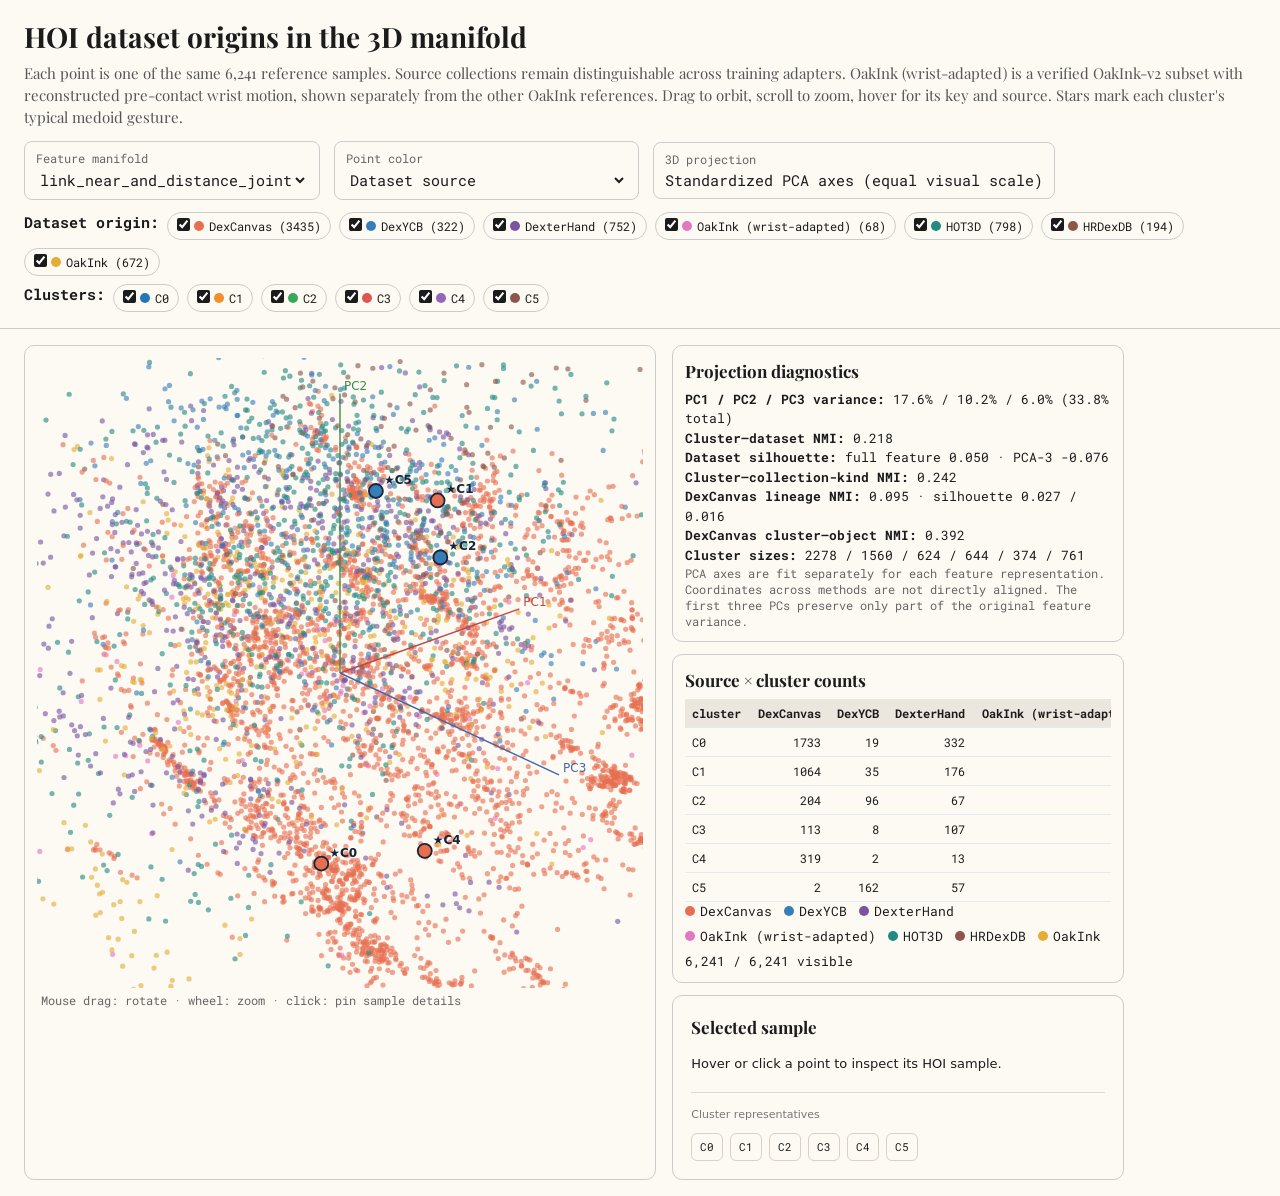
==== manifold.html @ 6d37a570 "Add complete RLDexAgents research website and bundled evidence" ====
<!doctype html>
<html><head><meta charset="utf-8"><meta name="viewport" content="width=device-width,initial-scale=1">
<title>HOI dataset origins in the 3D hand-object manifold</title>
<style>
:root{font:15px system-ui,sans-serif;color:#172638;background:#f5f7fa}body{margin:0}header{padding:18px 24px 8px;background:white;border-bottom:1px solid #dce3eb}h1{font-size:23px;margin:0 0 7px}p{color:#52647b;line-height:1.48;margin:4px 0 10px;max-width:1250px}.controls{display:flex;flex-wrap:wrap;gap:14px;align-items:center;margin:12px 0}.control{background:#fff;border:1px solid #d7e0e9;border-radius:8px;padding:8px 11px}.control label{font-size:12px;color:#65768a;display:block;margin-bottom:3px}select{font:inherit;border:0;background:#fff;color:#172638}main{display:grid;grid-template-columns:minmax(480px,1.4fr) minmax(350px,1fr);gap:16px;padding:16px 24px}.card{background:#fff;border:1px solid #dce3eb;border-radius:10px;padding:12px;box-shadow:0 1px 3px #1525360c}.chart{position:relative}canvas{width:100%;height:min(70vh,680px);display:block;touch-action:none;cursor:grab}canvas.drag{cursor:grabbing}.hint{font-size:12px;color:#65768a;margin:4px}.side{display:flex;flex-direction:column;gap:12px}.legend{display:flex;flex-wrap:wrap;gap:7px 12px}.legend span{white-space:nowrap;font-size:13px}.dot{display:inline-block;width:10px;height:10px;border-radius:50%;margin-right:5px}.checkrow{display:flex;flex-wrap:wrap;gap:8px;margin:8px 0}.checkrow label{border:1px solid #dce3eb;border-radius:20px;padding:5px 9px;font-size:12px;cursor:pointer}.checkrow input{margin:0 4px 0 0}table{border-collapse:collapse;width:100%;font-size:12px}th,td{border-bottom:1px solid #e5eaf0;padding:6px 7px;text-align:right}th:first-child,td:first-child{text-align:left}.detail{min-height:94px;line-height:1.5;overflow-wrap:anywhere}.detail .key{font-weight:650;color:#143e67}.stats{font-size:13px;line-height:1.5}.medoid{font-size:12px;color:#52647b}.axisnote{font-size:12px;color:#65768a}.tooltip{position:absolute;display:none;pointer-events:none;background:#16263a;color:white;border-radius:6px;padding:7px 9px;font-size:12px;max-width:320px;z-index:5;box-shadow:0 3px 10px #0003}@media(max-width:900px){main{grid-template-columns:1fr;padding:12px}canvas{height:55vh}}
</style><link rel="stylesheet" href="assets/template-supplement.css"></head><body><header><h1>HOI dataset origins in the 3D manifold</h1><p>Each point is one of the same 6,241 reference samples. Source collections remain distinguishable across training adapters. OakInk (wrist-adapted) is a verified OakInk-v2 subset with reconstructed pre-contact wrist motion, shown separately from the other OakInk references. Drag to orbit, scroll to zoom, hover for its key and source. Stars mark each cluster's typical medoid gesture.</p>
<div class="controls"><div class="control"><label>Feature manifold</label><select id="method"></select></div><div class="control"><label>Point color</label><select id="colorMode"><option value="dataset">Dataset source</option><option value="lineage">DexCanvas preparation lineage</option><option value="object">Object model</option><option value="kind">Training collection kind</option><option value="cluster">Cluster</option></select></div><div class="control"><label>3D projection</label><span>Standardized PCA axes (equal visual scale)</span></div></div>
<div id="sourceChecks" class="checkrow"></div><div id="clusterChecks" class="checkrow"></div></header>
<main><section class="card chart"><canvas id="plot"></canvas><div class="hint">Mouse drag: rotate · wheel: zoom · click: pin sample details</div><div id="tooltip" class="tooltip"></div></section><aside class="side"><section class="card"><h2 style="font-size:17px;margin:2px 0 8px">Projection diagnostics</h2><div id="stats" class="stats"></div><div class="axisnote">PCA axes are fit separately for each feature representation. Coordinates across methods are not directly aligned. The first three PCs preserve only part of the original feature variance.</div></section><section class="card"><h2 style="font-size:17px;margin:2px 0 8px">Source × cluster counts</h2><div id="crossTable" role="region" aria-label="Source by cluster counts" tabindex="0"></div><div id="legend" class="legend"></div></section><section class="card sample-card"><h2 style="font-size:17px;margin:2px 0 8px">Selected sample</h2><div id="detail" class="detail">Hover or click a point to inspect its HOI sample.</div><div id="medoids" class="medoid"></div></section></aside></main>
<script>window.SUMMARY={"joint_only":{"pca_variance_ratio":[0.22494457779373378,0.15829141774020053,0.11268185953633414],"pca_3d_total_variance_ratio":0.4959178550702684,"cluster_dataset_origin_nmi":0.30837800754992306,"dataset_origin_silhouette_full_features_sample_2000":0.06373036974666488,"dataset_origin_silhouette_pca3_sample_2000":0.055968908814967334,"cluster_training_collection_kind_nmi":0.34582016435219703,"dexcanvas_cluster_lineage_nmi":0.02416212764305633,"dexcanvas_lineage_silhouette_full_features_sample_1600":0.04024539989854808,"dexcanvas_lineage_silhouette_pca3_sample_1600":0.03706199382500439,"dexcanvas_cluster_object_nmi":0.09913951398114834,"cluster_sizes":[404,448,2040,440,1211,1698]},"legacy_full_relation":{"pca_variance_ratio":[0.14558469580123742,0.14278344405192722,0.12472409804764505],"pca_3d_total_variance_ratio":0.41309223790080973,"cluster_dataset_origin_nmi":0.07220222049606154,"dataset_origin_silhouette_full_features_sample_2000":-0.11670993719790718,"dataset_origin_silhouette_pca3_sample_2000":-0.22483793912151645,"cluster_training_collection_kind_nmi":0.06701433899191718,"dexcanvas_cluster_lineage_nmi":0.02591404526969701,"dexcanvas_lineage_silhouette_full_features_sample_1600":0.022361813303147543,"dexcanvas_lineage_silhouette_pca3_sample_1600":0.015948765523435004,"dexcanvas_cluster_object_nmi":0.13942142398710858,"cluster_sizes":[1291,342,1,2601,1716,290]},"tip_relation_joint":{"pca_variance_ratio":[0.17001536859228172,0.07930808589187568,0.0697250996221538],"pca_3d_total_variance_ratio":0.3190485541063112,"cluster_dataset_origin_nmi":0.25189550508183595,"dataset_origin_silhouette_full_features_sample_2000":0.023987128214696927,"dataset_origin_silhouette_pca3_sample_2000":-0.099895924339174,"cluster_training_collection_kind_nmi":0.2753984409742283,"dexcanvas_cluster_lineage_nmi":0.03945557598321851,"dexcanvas_lineage_silhouette_full_features_sample_1600":0.024248665106246126,"dexcanvas_lineage_silhouette_pca3_sample_1600":0.019413987312258033,"dexcanvas_cluster_object_nmi":0.5377536431911665,"cluster_sizes":[486,1118,786,1381,680,1790]},"link_near_joint":{"pca_variance_ratio":[0.1647264204161,0.09454801254422973,0.060253856920324436],"pca_3d_total_variance_ratio":0.3195282898806541,"cluster_dataset_origin_nmi":0.21402699772309214,"dataset_origin_silhouette_full_features_sample_2000":0.056086764774898816,"dataset_origin_silhouette_pca3_sample_2000":-0.04930903677889299,"cluster_training_collection_kind_nmi":0.2358707791330606,"dexcanvas_cluster_lineage_nmi":0.07506771755882258,"dexcanvas_lineage_silhouette_full_features_sample_1600":0.02487722094810832,"dexcanvas_lineage_silhouette_pca3_sample_1600":0.01648690246575362,"dexcanvas_cluster_object_nmi":0.38629700793399424,"cluster_sizes":[875,557,1587,2327,424,471]},"link_near_and_distance_joint":{"pca_variance_ratio":[0.17571603550150838,0.10229437683505363,0.06021260697503768],"pca_3d_total_variance_ratio":0.33822301931159965,"cluster_dataset_origin_nmi":0.2176416616165579,"dataset_origin_silhouette_full_features_sample_2000":0.05005221035952532,"dataset_origin_silhouette_pca3_sample_2000":-0.07608028809182109,"cluster_training_collection_kind_nmi":0.24210283164401467,"dexcanvas_cluster_lineage_nmi":0.09532502603868688,"dexcanvas_lineage_silhouette_full_features_sample_1600":0.026528702588346532,"dexcanvas_lineage_silhouette_pca3_sample_1600":0.01602212131838809,"dexcanvas_cluster_object_nmi":0.392229019710878,"cluster_sizes":[2278,1560,624,644,374,761]}};</script>
<script id="data" type="application/json">{"datasets":["DexCanvas","DexYCB","DexterHand","OakInk (wrist-adapted)","HOT3D","HRDexDB","OakInk"],"dataset_counts":{"DexCanvas":3435,"DexYCB":322,"DexterHand":752,"OakInk (wrist-adapted)":68,"HOT3D":798,"HRDexDB":194,"OakInk":672},"collection_kinds":["dexcanvas","dexterhand","quick_hoi","spider"],"lineages":["DexCanvas General 50g","DexCanvas in-hand expansion","Other datasets"],"lineage_counts":{"DexCanvas General 50g":1600,"DexCanvas in-hand expansion":1835,"Other datasets":2806},"objects":["C10001","C11001","C12001","C43001","C51001","Cuboid_01","Cuboid_02","Cylinder_00","O02@0010@00003","O02@0011@00002","O02@0011@00003","O02@0013@00004","O02@0015@00008","O02@0015@00011","O02@0015@00014","O02@0015@00017","O02@0015@00019","O02@0015@00020","O02@0015@00025","O02@0017@00001","O02@0017@00002","O02@0018@00001","O02@0018@00002","O02@0019@00001","O02@0019@00002","O02@0020@00001","O02@0025@00001","O02@0028@00001","O02@0029@00001","O02@0029@00007","O02@0029@00008","O02@0029@00011","O02@0030@00002","O02@0031@00002","O02@0033@00001","O02@0033@00002","O02@0035@00002","O02@0037@00001","O02@0038@00001","O02@0039@00001","O02@0039@00002","O02@0044@00001","O02@0045@00001","O02@0047@00001","O02@0047@00002","O02@0048@00001","O02@0048@00002","O02@0049@00001","O02@0053@00001","O02@0053@00002","O02@0054@00001","O02@0055@00001","O02@0055@00002","O02@0081@00001","O02@0090@00001","O02@0092@00001","O02@0092@00002","O02@0094@00001","O02@0094@00004","O02@0100@00001","O02@0200@00001","O02@0201@00001","O02@0202@00001","O02@0202@00002","O02@0203@00001","O02@0205@00001","O02@0206@00001","O02@0206@00002","O93001","Plate_00","Ring_00","S10001","S10020","S10021","S20005","banana","bowl","cube1","cube2","cuboid1","cuboid3","cylinder1","cylinder2","cylinder3","cylinder4","cylinder7","hoi_full_20261010_C43001","hoi_full_20261010_O02_0011_00001","hoi_full_20261010_O02_0013_00004","hoi_full_20261010_O02_0015_00001","hoi_full_20261010_O02_0015_00004","hoi_full_20261010_O02_0015_00008","hoi_full_20261010_O02_0015_00010","hoi_full_20261010_O02_0015_00013","hoi_full_20261010_O02_0015_00016","hoi_full_20261010_O02_0015_00019","hoi_full_20261010_O02_0015_00022","hoi_full_20261010_O02_0015_00023","hoi_full_20261010_O02_0015_00025","hoi_full_20261010_O02_0017_00001","hoi_full_20261010_O02_0018_00001","hoi_full_20261010_O02_0020_00001","hoi_full_20261010_O02_0025_00001","hoi_full_20261010_O02_0029_00008","hoi_full_20261010_O02_0037_00001","hoi_full_20261010_O02_0044_00001","hoi_full_20261010_O02_0048_00001","hoi_full_20261010_O02_0203_00002","hoi_full_20261010_O02_0205_00001","hoi_full_20261010_O02_0206_00001","iphone","largeclamp","mayonnaisebottle","powerdrill","scissor","unknown"],"metadata":[["dexcanvas/traj_00000005#segment0","DexCanvas","banana","dexcanvas:cap_00000005",335,0,"dexcanvas","dexcanvas","DexCanvas General 50g"],["dexcanvas/traj_00000006#segment1","DexCanvas","banana","dexcanvas:cap_00000006",128,0,"dexcanvas","dexcanvas","DexCanvas in-hand expansion"],["dexcanvas/traj_00000010#segment1","DexCanvas","banana","dexcanvas:cap_00000010",140,0,"dexcanvas","dexcanvas","DexCanvas in-hand expansion"],["dexcanvas/traj_00000012#segment2","DexCanvas","banana","dexcanvas:cap_00000012",38,0,"dexcanvas","dexcanvas","DexCanvas in-hand expansion"],["dexcanvas/traj_00000018#segment0","DexCanvas","banana","dexcanvas:cap_00000018",229,1,"dexcanvas","dexcanvas","DexCanvas General 50g"],["dexcanvas/traj_00000019#segment1","DexCanvas","banana","dexcanvas:cap_00000019",258,0,"dexcanvas","dexcanvas","DexCanvas in-hand expansion"],["dexcanvas/traj_00000035#segment1","DexCanvas","banana","dexcanvas:cap_00000035",37,0,"dexcanvas","dexcanvas","DexCanvas in-hand expansion"],["dexcanvas/traj_00000047#segment2","DexCanvas","banana","dexcanvas:cap_00000047",121,0,"dexcanvas","dexcanvas","DexCanvas in-hand expansion"],["dexcanvas/traj_00000052#segment2","DexCanvas","banana","dexcanvas:cap_00000052",155,0,"dexcanvas","dexcanvas","DexCanvas in-hand expansion"],["dexcanvas/traj_00000054#segment2","DexCanvas","banana","dexcanvas:cap_00000054",12,0,"dexcanvas","dexcanvas","DexCanvas in-hand expansion"],["dexcanvas/traj_00000068#segment1","DexCanvas","banana","dexcanvas:cap_00000068",0,0,"dexcanvas","dexcanvas","DexCanvas in-hand expansion"],["dexcanvas/traj_00000084#segment2","DexCanvas","banana","dexcanvas:cap_00000084",97,0,"dexcanvas","dexcanvas","DexCanvas in-hand expansion"],["dexcanvas/traj_00000086#segment1","DexCanvas","banana","dexcanvas:cap_00000086",57,0,"dexcanvas","dexcanvas","DexCanvas in-hand expansion"],["dexcanvas/traj_00000092#segment0","DexCanvas","banana","dexcanvas:cap_00000092",213,1,"dexcanvas","dexcanvas","DexCanvas General 50g"],["dexcanvas/traj_00000096#segment1","DexCanvas","banana","dexcanvas:cap_00000096",42,0,"dexcanvas","dexcanvas","DexCanvas in-hand expansion"],["dexcanvas/traj_00000112#segment1","DexCanvas","banana","dexcanvas:cap_00000112",188,0,"dexcanvas","dexcanvas","DexCanvas in-hand expansion"],["dexcanvas/traj_00000113#segment1","DexCanvas","banana","dexcanvas:cap_00000113",176,0,"dexcanvas","dexcanvas","DexCanvas in-hand expansion"],["dexcanvas/traj_00000121#segment1","DexCanvas","banana","dexcanvas:cap_00000121",21,0,"dexcanvas","dexcanvas","DexCanvas in-hand expansion"],["dexcanvas/traj_00000126#segment1","DexCanvas","banana","dexcanvas:cap_00000126",172,0,"dexcanvas","dexcanvas","DexCanvas in-hand expansion"],["dexcanvas/traj_00000141#segment1","DexCanvas","banana","dexcanvas:cap_00000141",0,0,"dexcanvas","dexcanvas","DexCanvas in-hand expansion"],["dexcanvas/traj_00000149#segment0","DexCanvas","banana","dexcanvas:cap_00000149",107,1,"dexcanvas","dexcanvas","DexCanvas General 50g"],["dexcanvas/traj_00000152#segment0","DexCanvas","banana","dexcanvas:cap_00000152",112,1,"dexcanvas","dexcanvas","DexCanvas General 50g"],["dexcanvas/traj_00000165#segment2","DexCanvas","banana","dexcanvas:cap_00000165",76,0,"dexcanvas","dexcanvas","DexCanvas in-hand expansion"],["dexcanvas/traj_00000173#segment1","DexCanvas","banana","dexcanvas:cap_00000173",0,0,"dexcanvas","dexcanvas","DexCanvas in-hand expansion"],["dexcanvas/traj_00000183#segment2","DexCanvas","banana","dexcanvas:cap_00000183",75,0,"dexcanvas","dexcanvas","DexCanvas in-hand expansion"],["dexcanvas/traj_00000189#segment1","DexCanvas","banana","dexcanvas:cap_00000189",0,0,"dexcanvas","dexcanvas","DexCanvas in-hand expansion"],["dexcanvas/traj_00000192#segment2","DexCanvas","banana","dexcanvas:cap_00000192",106,0,"dexcanvas","dexcanvas","DexCanvas in-hand expansion"],["dexcanvas/traj_00000199#segment1","DexCanvas","banana","dexcanvas:cap_00000199",0,0,"dexcanvas","dexcanvas","DexCanvas in-hand expansion"],["dexcanvas/traj_00000202#segment3","DexCanvas","banana","dexcanvas:cap_00000202",14,0,"dexcanvas","dexcanvas","DexCanvas in-hand expansion"],["dexcanvas/traj_00000204#segment1","DexCanvas","banana","dexcanvas:cap_00000204",0,0,"dexcanvas","dexcanvas","DexCanvas in-hand expansion"],["dexcanvas/traj_00000214#segment1","DexCanvas","banana","dexcanvas:cap_00000214",0,0,"dexcanvas","dexcanvas","DexCanvas in-hand expansion"],["dexcanvas/traj_00000217#segment3","DexCanvas","banana","dexcanvas:cap_00000217",0,0,"dexcanvas","dexcanvas","DexCanvas in-hand expansion"],["dexcanvas/traj_00000218#segment3","DexCanvas","banana","dexcanvas:cap_00000218",7,0,"dexcanvas","dexcanvas","DexCanvas in-hand expansion"],["dexcanvas/traj_00000219#segment1","DexCanvas","banana","dexcanvas:cap_00000219",17,0,"dexcanvas","dexcanvas","DexCanvas in-hand expansion"],["dexcanvas/traj_00000223#segment3","DexCanvas","banana","dexcanvas:cap_00000223",50,0,"dexcanvas","dexcanvas","DexCanvas in-hand expansion"],["dexcanvas/traj_00000226#segment3","DexCanvas","banana","dexcanvas:cap_00000226",94,0,"dexcanvas","dexcanvas","DexCanvas in-hand expansion"],["dexcanvas/traj_00000226#segment4","DexCanvas","banana","dexcanvas:cap_00000226",65,0,"dexcanvas","dexcanvas","DexCanvas in-hand expansion"],["dexcanvas/traj_00000229#segment1","DexCanvas","banana","dexcanvas:cap_00000229",230,0,"dexcanvas","dexcanvas","DexCanvas General 50g"],["dexcanvas/traj_00000232#segment1","DexCanvas","banana","dexcanvas:cap_00000232",10,0,"dexcanvas","dexcanvas","DexCanvas in-hand expansion"],["dexcanvas/traj_00000234#segment2","DexCanvas","banana","dexcanvas:cap_00000234",458,0,"dexcanvas","dexcanvas","DexCanvas in-hand expansion"],["dexcanvas/traj_00000242#segment1","DexCanvas","banana","dexcanvas:cap_00000006",71,0,"dexcanvas","dexcanvas","DexCanvas in-hand expansion"],["dexcanvas/traj_00000245#segment2","DexCanvas","banana","dexcanvas:cap_00000010",11,0,"dexcanvas","dexcanvas","DexCanvas in-hand expansion"],["dexcanvas/traj_00000247#segment2","DexCanvas","banana","dexcanvas:cap_00000012",37,0,"dexcanvas","dexcanvas","DexCanvas in-hand expansion"],["dexcanvas/traj_00000251#segment1","DexCanvas","banana","dexcanvas:cap_00000016",10,0,"dexcanvas","dexcanvas","DexCanvas in-hand expansion"],["dexcanvas/traj_00000270#segment1","DexCanvas","banana","dexcanvas:cap_00000035",40,0,"dexcanvas","dexcanvas","DexCanvas in-hand expansion"],["dexcanvas/traj_00000277#segment2","DexCanvas","banana","dexcanvas:cap_00000042",11,0,"dexcanvas","dexcanvas","DexCanvas in-hand expansion"],["dexcanvas/traj_00000281#segment1","DexCanvas","banana","dexcanvas:cap_00000046",73,0,"dexcanvas","dexcanvas","DexCanvas in-hand expansion"],["dexcanvas/traj_00000289#segment2","DexCanvas","banana","dexcanvas:cap_00000054",15,0,"dexcanvas","dexcanvas","DexCanvas in-hand expansion"],["dexcanvas/traj_00000310#segment0","DexCanvas","banana","dexcanvas:cap_00000075",58,1,"dexcanvas","dexcanvas","DexCanvas General 50g"],["dexcanvas/traj_00000318#segment0","DexCanvas","banana","dexcanvas:cap_00000083",100,0,"dexcanvas","dexcanvas","DexCanvas General 50g"],["dexcanvas/traj_00000320#segment0","DexCanvas","banana","dexcanvas:cap_00000085",295,1,"dexcanvas","dexcanvas","DexCanvas General 50g"],["dexcanvas/traj_00000321#segment1","DexCanvas","banana","dexcanvas:cap_00000086",12,0,"dexcanvas","dexcanvas","DexCanvas in-hand expansion"],["dexcanvas/traj_00000331#segment0","DexCanvas","banana","dexcanvas:cap_00000096",149,1,"dexcanvas","dexcanvas","DexCanvas General 50g"],["dexcanvas/traj_00000347#segment1","DexCanvas","banana","dexcanvas:cap_00000112",192,0,"dexcanvas","dexcanvas","DexCanvas in-hand expansion"],["dexcanvas/traj_00000357#segment1","DexCanvas","banana","dexcanvas:cap_00000121",7,0,"dexcanvas","dexcanvas","DexCanvas in-hand expansion"],["dexcanvas/traj_00000372#segment2","DexCanvas","banana","dexcanvas:cap_00000136",117,0,"dexcanvas","dexcanvas","DexCanvas in-hand expansion"],["dexcanvas/traj_00000374#segment1","DexCanvas","banana","dexcanvas:cap_00000138",0,0,"dexcanvas","dexcanvas","DexCanvas in-hand expansion"],["dexcanvas/traj_00000375#segment0","DexCanvas","banana","dexcanvas:cap_00000139",355,1,"dexcanvas","dexcanvas","DexCanvas General 50g"],["dexcanvas/traj_00000392#segment0","DexCanvas","banana","dexcanvas:cap_00000156",143,0,"dexcanvas","dexcanvas","DexCanvas General 50g"],["dexcanvas/traj_00000398#segment1","DexCanvas","banana","dexcanvas:cap_00000162",37,0,"dexcanvas","dexcanvas","DexCanvas in-hand expansion"],["dexcanvas/traj_00000401#segment1","DexCanvas","banana","dexcanvas:cap_00000165",0,0,"dexcanvas","dexcanvas","DexCanvas in-hand expansion"],["dexcanvas/traj_00000413#segment2","DexCanvas","banana","dexcanvas:cap_00000177",118,0,"dexcanvas","dexcanvas","DexCanvas in-hand expansion"],["dexcanvas/traj_00000419#segment2","DexCanvas","banana","dexcanvas:cap_00000183",74,0,"dexcanvas","dexcanvas","DexCanvas in-hand expansion"],["dexcanvas/traj_00000420#segment2","DexCanvas","banana","dexcanvas:cap_00000184",94,0,"dexcanvas","dexcanvas","DexCanvas in-hand expansion"],["dexcanvas/traj_00000423#segment2","DexCanvas","banana","dexcanvas:cap_00000187",95,0,"dexcanvas","dexcanvas","DexCanvas in-hand expansion"],["dexcanvas/traj_00000425#segment2","DexCanvas","banana","dexcanvas:cap_00000189",47,0,"dexcanvas","dexcanvas","DexCanvas in-hand expansion"],["dexcanvas/traj_00000427#segment1","DexCanvas","banana","dexcanvas:cap_00000191",28,0,"dexcanvas","dexcanvas","DexCanvas in-hand expansion"],["dexcanvas/traj_00000436#segment1","DexCanvas","banana","dexcanvas:cap_00000200",42,0,"dexcanvas","dexcanvas","DexCanvas in-hand expansion"],["dexcanvas/traj_00000453#segment1","DexCanvas","banana","dexcanvas:cap_00000214",0,0,"dexcanvas","dexcanvas","DexCanvas General 50g"],["dexcanvas/traj_00000454#segment0","DexCanvas","banana","dexcanvas:cap_00000216",228,0,"dexcanvas","dexcanvas","DexCanvas General 50g"],["dexcanvas/traj_00000454#segment1","DexCanvas","banana","dexcanvas:cap_00000216",9,0,"dexcanvas","dexcanvas","DexCanvas in-hand expansion"],["dexcanvas/traj_00000455#segment2","DexCanvas","banana","dexcanvas:cap_00000217",133,0,"dexcanvas","dexcanvas","DexCanvas in-hand expansion"],["dexcanvas/traj_00000456#segment3","DexCanvas","banana","dexcanvas:cap_00000218",9,0,"dexcanvas","dexcanvas","DexCanvas in-hand expansion"],["dexcanvas/traj_00000457#segment1","DexCanvas","banana","dexcanvas:cap_00000219",34,0,"dexcanvas","dexcanvas","DexCanvas in-hand expansion"],["dexcanvas/traj_00000458#segment0","DexCanvas","banana","dexcanvas:cap_00000220",103,0,"dexcanvas","dexcanvas","DexCanvas General 50g"],["dexcanvas/traj_00000458#segment1","DexCanvas","banana","dexcanvas:cap_00000220",33,0,"dexcanvas","dexcanvas","DexCanvas in-hand expansion"],["dexcanvas/traj_00000459#segment0","DexCanvas","banana","dexcanvas:cap_00000221",94,0,"dexcanvas","dexcanvas","DexCanvas General 50g"],["dexcanvas/traj_00000461#segment3","DexCanvas","banana","dexcanvas:cap_00000223",50,0,"dexcanvas","dexcanvas","DexCanvas in-hand expansion"],["dexcanvas/traj_00000467#segment1","DexCanvas","banana","dexcanvas:cap_00000229",42,0,"dexcanvas","dexcanvas","DexCanvas in-hand expansion"],["dexcanvas/traj_00000469#segment1","DexCanvas","banana","dexcanvas:cap_00000231",9,0,"dexcanvas","dexcanvas","DexCanvas in-hand expansion"],["dexcanvas/traj_00000480#segment1","DexCanvas","banana","dexcanvas:cap_00000006",140,0,"dexcanvas","dexcanvas","DexCanvas in-hand expansion"],["dexcanvas/traj_00000491#segment0","DexCanvas","banana","dexcanvas:cap_00000018",227,1,"dexcanvas","dexcanvas","DexCanvas General 50g"],["dexcanvas/traj_00000492#segment1","DexCanvas","banana","dexcanvas:cap_00000019",84,0,"dexcanvas","dexcanvas","DexCanvas in-hand expansion"],["dexcanvas/traj_00000519#segment2","DexCanvas","banana","dexcanvas:cap_00000047",120,0,"dexcanvas","dexcanvas","DexCanvas in-hand expansion"],["dexcanvas/traj_00000524#segment2","DexCanvas","banana","dexcanvas:cap_00000052",134,0,"dexcanvas","dexcanvas","DexCanvas in-hand expansion"],["dexcanvas/traj_00000539#segment1","DexCanvas","banana","dexcanvas:cap_00000067",45,0,"dexcanvas","dexcanvas","DexCanvas in-hand expansion"],["dexcanvas/traj_00000540#segment1","DexCanvas","banana","dexcanvas:cap_00000068",44,0,"dexcanvas","dexcanvas","DexCanvas in-hand expansion"],["dexcanvas/traj_00000541#segment0","DexCanvas","banana","dexcanvas:cap_00000069",350,1,"dexcanvas","dexcanvas","DexCanvas General 50g"],["dexcanvas/traj_00000545#segment1","DexCanvas","banana","dexcanvas:cap_00000073",16,1,"dexcanvas","dexcanvas","DexCanvas General 50g"],["dexcanvas/traj_00000556#segment1","DexCanvas","banana","dexcanvas:cap_00000084",93,1,"dexcanvas","dexcanvas","DexCanvas General 50g"],["dexcanvas/traj_00000556#segment2","DexCanvas","banana","dexcanvas:cap_00000084",33,0,"dexcanvas","dexcanvas","DexCanvas in-hand expansion"],["dexcanvas/traj_00000557#segment0","DexCanvas","banana","dexcanvas:cap_00000085",85,1,"dexcanvas","dexcanvas","DexCanvas General 50g"],["dexcanvas/traj_00000568#segment1","DexCanvas","banana","dexcanvas:cap_00000096",7,0,"dexcanvas","dexcanvas","DexCanvas in-hand expansion"],["dexcanvas/traj_00000584#segment1","DexCanvas","banana","dexcanvas:cap_00000112",95,0,"dexcanvas","dexcanvas","DexCanvas in-hand expansion"],["dexcanvas/traj_00000585#segment1","DexCanvas","banana","dexcanvas:cap_00000113",175,0,"dexcanvas","dexcanvas","DexCanvas in-hand expansion"],["dexcanvas/traj_00000593#segment1","DexCanvas","banana","dexcanvas:cap_00000121",0,0,"dexcanvas","dexcanvas","DexCanvas in-hand expansion"],["dexcanvas/traj_00000598#segment1","DexCanvas","banana","dexcanvas:cap_00000126",145,0,"dexcanvas","dexcanvas","DexCanvas in-hand expansion"],["dexcanvas/traj_00000608#segment1","DexCanvas","banana","dexcanvas:cap_00000136",110,0,"dexcanvas","dexcanvas","DexCanvas in-hand expansion"],["dexcanvas/traj_00000610#segment1","DexCanvas","banana","dexcanvas:cap_00000138",7,0,"dexcanvas","dexcanvas","DexCanvas in-hand expansion"],["dexcanvas/traj_00000628#segment1","DexCanvas","banana","dexcanvas:cap_00000156",218,0,"dexcanvas","dexcanvas","DexCanvas General 50g"],["dexcanvas/traj_00000634#segment0","DexCanvas","banana","dexcanvas:cap_00000162",87,0,"dexcanvas","dexcanvas","DexCanvas General 50g"],["dexcanvas/traj_00000634#segment1","DexCanvas","banana","dexcanvas:cap_00000162",9,0,"dexcanvas","dexcanvas","DexCanvas in-hand expansion"],["dexcanvas/traj_00000637#segment1","DexCanvas","banana","dexcanvas:cap_00000165",144,0,"dexcanvas","dexcanvas","DexCanvas in-hand expansion"],["dexcanvas/traj_00000639#segment0","DexCanvas","banana","dexcanvas:cap_00000167",311,1,"dexcanvas","dexcanvas","DexCanvas General 50g"],["dexcanvas/traj_00000643#segment2","DexCanvas","banana","dexcanvas:cap_00000171",7,0,"dexcanvas","dexcanvas","DexCanvas in-hand expansion"],["dexcanvas/traj_00000648#segment0","DexCanvas","banana","dexcanvas:cap_00000176",179,1,"dexcanvas","dexcanvas","DexCanvas General 50g"],["dexcanvas/traj_00000649#segment2","DexCanvas","banana","dexcanvas:cap_00000177",106,0,"dexcanvas","dexcanvas","DexCanvas in-hand expansion"],["dexcanvas/traj_00000655#segment2","DexCanvas","banana","dexcanvas:cap_00000183",104,0,"dexcanvas","dexcanvas","DexCanvas in-hand expansion"],["dexcanvas/traj_00000656#segment2","DexCanvas","banana","dexcanvas:cap_00000184",168,0,"dexcanvas","dexcanvas","DexCanvas in-hand expansion"],["dexcanvas/traj_00000664#segment1","DexCanvas","banana","dexcanvas:cap_00000192",110,0,"dexcanvas","dexcanvas","DexCanvas in-hand expansion"],["dexcanvas/traj_00000671#segment2","DexCanvas","banana","dexcanvas:cap_00000199",24,0,"dexcanvas","dexcanvas","DexCanvas in-hand expansion"],["dexcanvas/traj_00000672#segment1","DexCanvas","banana","dexcanvas:cap_00000200",0,0,"dexcanvas","dexcanvas","DexCanvas in-hand expansion"],["dexcanvas/traj_00000673#segment0","DexCanvas","banana","dexcanvas:cap_00000201",136,1,"dexcanvas","dexcanvas","DexCanvas General 50g"],["dexcanvas/traj_00000687#segment2","DexCanvas","banana","dexcanvas:cap_00000214",52,0,"dexcanvas","dexcanvas","DexCanvas in-hand expansion"],["dexcanvas/traj_00000688#segment1","DexCanvas","banana","dexcanvas:cap_00000216",9,0,"dexcanvas","dexcanvas","DexCanvas in-hand expansion"],["dexcanvas/traj_00000689#segment3","DexCanvas","banana","dexcanvas:cap_00000217",48,0,"dexcanvas","dexcanvas","DexCanvas in-hand expansion"],["dexcanvas/traj_00000690#segment2","DexCanvas","banana","dexcanvas:cap_00000218",16,0,"dexcanvas","dexcanvas","DexCanvas in-hand expansion"],["dexcanvas/traj_00000692#segment1","DexCanvas","banana","dexcanvas:cap_00000220",32,0,"dexcanvas","dexcanvas","DexCanvas in-hand expansion"],["dexcanvas/traj_00000695#segment3","DexCanvas","banana","dexcanvas:cap_00000223",51,0,"dexcanvas","dexcanvas","DexCanvas in-hand expansion"],["dexcanvas/traj_00000706#segment1","DexCanvas","banana","dexcanvas:cap_00000234",457,0,"dexcanvas","dexcanvas","DexCanvas in-hand expansion"],["dexcanvas/traj_00000717#segment1","DexCanvas","banana","dexcanvas:cap_00000010",151,0,"dexcanvas","dexcanvas","DexCanvas in-hand expansion"],["dexcanvas/traj_00000719#segment2","DexCanvas","banana","dexcanvas:cap_00000012",37,0,"dexcanvas","dexcanvas","DexCanvas in-hand expansion"],["dexcanvas/traj_00000726#segment1","DexCanvas","banana","dexcanvas:cap_00000019",205,0,"dexcanvas","dexcanvas","DexCanvas in-hand expansion"],["dexcanvas/traj_00000741#segment1","DexCanvas","banana","dexcanvas:cap_00000035",42,0,"dexcanvas","dexcanvas","DexCanvas in-hand expansion"],["dexcanvas/traj_00000753#segment2","DexCanvas","banana","dexcanvas:cap_00000047",113,0,"dexcanvas","dexcanvas","DexCanvas in-hand expansion"],["dexcanvas/traj_00000755#segment1","DexCanvas","banana","dexcanvas:cap_00000049",13,0,"dexcanvas","dexcanvas","DexCanvas in-hand expansion"],["dexcanvas/traj_00000758#segment2","DexCanvas","banana","dexcanvas:cap_00000052",155,0,"dexcanvas","dexcanvas","DexCanvas in-hand expansion"],["dexcanvas/traj_00000760#segment2","DexCanvas","banana","dexcanvas:cap_00000054",16,0,"dexcanvas","dexcanvas","DexCanvas in-hand expansion"],["dexcanvas/traj_00000763#segment0","DexCanvas","banana","dexcanvas:cap_00000057",277,1,"dexcanvas","dexcanvas","DexCanvas General 50g"],["dexcanvas/traj_00000773#segment1","DexCanvas","banana","dexcanvas:cap_00000067",12,0,"dexcanvas","dexcanvas","DexCanvas in-hand expansion"],["dexcanvas/traj_00000774#segment1","DexCanvas","banana","dexcanvas:cap_00000068",12,0,"dexcanvas","dexcanvas","DexCanvas in-hand expansion"],["dexcanvas/traj_00000783#segment0","DexCanvas","banana","dexcanvas:cap_00000077",100,1,"dexcanvas","dexcanvas","DexCanvas General 50g"],["dexcanvas/traj_00000784#segment1","DexCanvas","banana","dexcanvas:cap_00000078",50,0,"dexcanvas","dexcanvas","DexCanvas in-hand expansion"],["dexcanvas/traj_00000802#segment1","DexCanvas","banana","dexcanvas:cap_00000096",14,0,"dexcanvas","dexcanvas","DexCanvas in-hand expansion"],["dexcanvas/traj_00000818#segment2","DexCanvas","banana","dexcanvas:cap_00000112",48,0,"dexcanvas","dexcanvas","DexCanvas in-hand expansion"],["dexcanvas/traj_00000819#segment1","DexCanvas","banana","dexcanvas:cap_00000113",175,0,"dexcanvas","dexcanvas","DexCanvas in-hand expansion"],["dexcanvas/traj_00000828#segment1","DexCanvas","banana","dexcanvas:cap_00000121",22,0,"dexcanvas","dexcanvas","DexCanvas in-hand expansion"],["dexcanvas/traj_00000843#segment1","DexCanvas","banana","dexcanvas:cap_00000136",103,0,"dexcanvas","dexcanvas","DexCanvas in-hand expansion"],["dexcanvas/traj_00000848#segment1","DexCanvas","banana","dexcanvas:cap_00000141",5,0,"dexcanvas","dexcanvas","DexCanvas in-hand expansion"],["dexcanvas/traj_00000856#segment0","DexCanvas","banana","dexcanvas:cap_00000149",107,1,"dexcanvas","dexcanvas","DexCanvas General 50g"],["dexcanvas/traj_00000881#segment2","DexCanvas","banana","dexcanvas:cap_00000173",13,0,"dexcanvas","dexcanvas","DexCanvas in-hand expansion"],["dexcanvas/traj_00000897#segment1","DexCanvas","banana","dexcanvas:cap_00000189",0,0,"dexcanvas","dexcanvas","DexCanvas in-hand expansion"],["dexcanvas/traj_00000899#segment1","DexCanvas","banana","dexcanvas:cap_00000191",187,0,"dexcanvas","dexcanvas","DexCanvas in-hand expansion"],["dexcanvas/traj_00000900#segment1","DexCanvas","banana","dexcanvas:cap_00000192",80,0,"dexcanvas","dexcanvas","DexCanvas in-hand expansion"],["dexcanvas/traj_00000909#segment1","DexCanvas","banana","dexcanvas:cap_00000201",0,0,"dexcanvas","dexcanvas","DexCanvas in-hand expansion"],["dexcanvas/traj_00000910#segment1","DexCanvas","banana","dexcanvas:cap_00000202",34,0,"dexcanvas","dexcanvas","DexCanvas in-hand expansion"],["dexcanvas/traj_00000912#segment1","DexCanvas","banana","dexcanvas:cap_00000204",50,0,"dexcanvas","dexcanvas","DexCanvas in-hand expansion"],["dexcanvas/traj_00000918#segment0","DexCanvas","banana","dexcanvas:cap_00000210",235,0,"dexcanvas","dexcanvas","DexCanvas General 50g"],["dexcanvas/traj_00000922#segment1","DexCanvas","banana","dexcanvas:cap_00000214",0,0,"dexcanvas","dexcanvas","DexCanvas in-hand expansion"],["dexcanvas/traj_00000923#segment1","DexCanvas","banana","dexcanvas:cap_00000216",4,0,"dexcanvas","dexcanvas","DexCanvas in-hand expansion"],["dexcanvas/traj_00000924#segment2","DexCanvas","banana","dexcanvas:cap_00000217",119,0,"dexcanvas","dexcanvas","DexCanvas in-hand expansion"],["dexcanvas/traj_00000925#segment2","DexCanvas","banana","dexcanvas:cap_00000218",9,0,"dexcanvas","dexcanvas","DexCanvas in-hand expansion"],["dexcanvas/traj_00000927#segment1","DexCanvas","banana","dexcanvas:cap_00000220",32,0,"dexcanvas","dexcanvas","DexCanvas in-hand expansion"],["dexcanvas/traj_00000931#segment3","DexCanvas","banana","dexcanvas:cap_00000223",44,0,"dexcanvas","dexcanvas","DexCanvas in-hand expansion"],["dexcanvas/traj_00000934#segment3","DexCanvas","banana","dexcanvas:cap_00000226",9,0,"dexcanvas","dexcanvas","DexCanvas in-hand expansion"],["dexcanvas/traj_00000935#segment2","DexCanvas","banana","dexcanvas:cap_00000227",76,0,"dexcanvas","dexcanvas","DexCanvas in-hand expansion"],["dexcanvas/traj_00000937#segment1","DexCanvas","banana","dexcanvas:cap_00000229",247,0,"dexcanvas","dexcanvas","DexCanvas in-hand expansion"],["dexcanvas/traj_00000942#segment1","DexCanvas","banana","dexcanvas:cap_00000234",457,0,"dexcanvas","dexcanvas","DexCanvas in-hand expansion"],["dexcanvas/traj_00000950#segment1","DexCanvas","banana","dexcanvas:cap_00000006",0,0,"dexcanvas","dexcanvas","DexCanvas in-hand expansion"],["dexcanvas/traj_00000954#segment2","DexCanvas","banana","dexcanvas:cap_00000010",11,0,"dexcanvas","dexcanvas","DexCanvas in-hand expansion"],["dexcanvas/traj_00000956#segment2","DexCanvas","banana","dexcanvas:cap_00000012",25,0,"dexcanvas","dexcanvas","DexCanvas in-hand expansion"],["dexcanvas/traj_00000960#segment1","DexCanvas","banana","dexcanvas:cap_00000016",18,0,"dexcanvas","dexcanvas","DexCanvas in-hand expansion"],["dexcanvas/traj_00000963#segment1","DexCanvas","banana","dexcanvas:cap_00000019",279,0,"dexcanvas","dexcanvas","DexCanvas in-hand expansion"],["dexcanvas/traj_00000972#segment0","DexCanvas","banana","dexcanvas:cap_00000028",162,0,"dexcanvas","dexcanvas","DexCanvas General 50g"],["dexcanvas/traj_00000978#segment1","DexCanvas","banana","dexcanvas:cap_00000035",36,0,"dexcanvas","dexcanvas","DexCanvas in-hand expansion"],["dexcanvas/traj_00000981#segment1","DexCanvas","banana","dexcanvas:cap_00000038",11,1,"dexcanvas","dexcanvas","DexCanvas General 50g"],["dexcanvas/traj_00000985#segment2","DexCanvas","banana","dexcanvas:cap_00000042",8,0,"dexcanvas","dexcanvas","DexCanvas in-hand expansion"],["dexcanvas/traj_00000989#segment1","DexCanvas","banana","dexcanvas:cap_00000046",60,0,"dexcanvas","dexcanvas","DexCanvas in-hand expansion"],["dexcanvas/traj_00000990#segment2","DexCanvas","banana","dexcanvas:cap_00000047",120,0,"dexcanvas","dexcanvas","DexCanvas in-hand expansion"],["dexcanvas/traj_00000995#segment2","DexCanvas","banana","dexcanvas:cap_00000052",155,0,"dexcanvas","dexcanvas","DexCanvas in-hand expansion"],["dexcanvas/traj_00000997#segment2","DexCanvas","banana","dexcanvas:cap_00000054",16,0,"dexcanvas","dexcanvas","DexCanvas in-hand expansion"],["dexcanvas/traj_00000999#segment1","DexCanvas","banana","dexcanvas:cap_00000056",278,1,"dexcanvas","dexcanvas","DexCanvas General 50g"],["dexcanvas/traj_00001001#segment0","DexCanvas","banana","dexcanvas:cap_00000058",319,0,"dexcanvas","dexcanvas","DexCanvas General 50g"],["dexcanvas/traj_00001021#segment1","DexCanvas","banana","dexcanvas:cap_00000078",37,0,"dexcanvas","dexcanvas","DexCanvas in-hand expansion"],["dexcanvas/traj_00001027#segment2","DexCanvas","banana","dexcanvas:cap_00000084",27,0,"dexcanvas","dexcanvas","DexCanvas in-hand expansion"],["dexcanvas/traj_00001039#segment1","DexCanvas","banana","dexcanvas:cap_00000096",6,0,"dexcanvas","dexcanvas","DexCanvas in-hand expansion"],["dexcanvas/traj_00001056#segment1","DexCanvas","banana","dexcanvas:cap_00000113",149,0,"dexcanvas","dexcanvas","DexCanvas in-hand expansion"],["dexcanvas/traj_00001065#segment1","DexCanvas","banana","dexcanvas:cap_00000122",0,0,"dexcanvas","dexcanvas","DexCanvas in-hand expansion"],["dexcanvas/traj_00001079#segment1","DexCanvas","banana","dexcanvas:cap_00000136",118,0,"dexcanvas","dexcanvas","DexCanvas in-hand expansion"],["dexcanvas/traj_00001084#segment1","DexCanvas","banana","dexcanvas:cap_00000141",20,0,"dexcanvas","dexcanvas","DexCanvas in-hand expansion"],["dexcanvas/traj_00001099#segment1","DexCanvas","banana","dexcanvas:cap_00000156",102,0,"dexcanvas","dexcanvas","DexCanvas in-hand expansion"],["dexcanvas/traj_00001099#segment2","DexCanvas","banana","dexcanvas:cap_00000156",0,0,"dexcanvas","dexcanvas","DexCanvas in-hand expansion"],["dexcanvas/traj_00001105#segment2","DexCanvas","banana","dexcanvas:cap_00000162",18,0,"dexcanvas","dexcanvas","DexCanvas in-hand expansion"],["dexcanvas/traj_00001108#segment1","DexCanvas","banana","dexcanvas:cap_00000165",0,0,"dexcanvas","dexcanvas","DexCanvas in-hand expansion"],["dexcanvas/traj_00001109#segment2","DexCanvas","banana","dexcanvas:cap_00000166",49,0,"dexcanvas","dexcanvas","DexCanvas in-hand expansion"],["dexcanvas/traj_00001127#segment2","DexCanvas","banana","dexcanvas:cap_00000183",0,0,"dexcanvas","dexcanvas","DexCanvas in-hand expansion"],["dexcanvas/traj_00001139#segment2","DexCanvas","banana","dexcanvas:cap_00000195",46,0,"dexcanvas","dexcanvas","DexCanvas in-hand expansion"],["dexcanvas/traj_00001143#segment2","DexCanvas","banana","dexcanvas:cap_00000199",85,0,"dexcanvas","dexcanvas","DexCanvas in-hand expansion"],["dexcanvas/traj_00001145#segment2","DexCanvas","banana","dexcanvas:cap_00000201",25,0,"dexcanvas","dexcanvas","DexCanvas in-hand expansion"],["dexcanvas/traj_00001146#segment2","DexCanvas","banana","dexcanvas:cap_00000202",0,0,"dexcanvas","dexcanvas","DexCanvas in-hand expansion"],["dexcanvas/traj_00001162#segment1","DexCanvas","banana","dexcanvas:cap_00000216",13,0,"dexcanvas","dexcanvas","DexCanvas in-hand expansion"],["dexcanvas/traj_00001164#segment2","DexCanvas","banana","dexcanvas:cap_00000219",0,0,"dexcanvas","dexcanvas","DexCanvas in-hand expansion"],["dexcanvas/traj_00001170#segment2","DexCanvas","banana","dexcanvas:cap_00000225",438,0,"dexcanvas","dexcanvas","DexCanvas in-hand expansion"],["dexcanvas/traj_00001174#segment1","DexCanvas","banana","dexcanvas:cap_00000229",247,0,"dexcanvas","dexcanvas","DexCanvas in-hand expansion"],["dexcanvas/traj_00001177#segment1","DexCanvas","banana","dexcanvas:cap_00000232",10,0,"dexcanvas","dexcanvas","DexCanvas in-hand expansion"],["dexcanvas/traj_00001177#segment2","DexCanvas","banana","dexcanvas:cap_00000232",35,0,"dexcanvas","dexcanvas","DexCanvas in-hand expansion"],["dexcanvas/traj_00001179#segment1","DexCanvas","banana","dexcanvas:cap_00000234",435,0,"dexcanvas","dexcanvas","DexCanvas in-hand expansion"],["dexcanvas/traj_00001182#segment2","DexCanvas","bowl","dexcanvas:cap_00000243",0,0,"dexcanvas","dexcanvas","DexCanvas in-hand expansion"],["dexcanvas/traj_00001192#segment1","DexCanvas","bowl","dexcanvas:cap_00000253",0,0,"dexcanvas","dexcanvas","DexCanvas in-hand expansion"],["dexcanvas/traj_00001195#segment1","DexCanvas","bowl","dexcanvas:cap_00000256",134,0,"dexcanvas","dexcanvas","DexCanvas in-hand expansion"],["dexcanvas/traj_00001198#segment1","DexCanvas","bowl","dexcanvas:cap_00000259",50,0,"dexcanvas","dexcanvas","DexCanvas in-hand expansion"],["dexcanvas/traj_00001204#segment2","DexCanvas","bowl","dexcanvas:cap_00000265",46,0,"dexcanvas","dexcanvas","DexCanvas in-hand expansion"],["dexcanvas/traj_00001213#segment1","DexCanvas","bowl","dexcanvas:cap_00000274",113,0,"dexcanvas","dexcanvas","DexCanvas General 50g"],["dexcanvas/traj_00001215#segment0","DexCanvas","bowl","dexcanvas:cap_00000276",134,1,"dexcanvas","dexcanvas","DexCanvas General 50g"],["dexcanvas/traj_00001227#segment0","DexCanvas","bowl","dexcanvas:cap_00000288",81,1,"dexcanvas","dexcanvas","DexCanvas General 50g"],["dexcanvas/traj_00001253#segment3","DexCanvas","bowl","dexcanvas:cap_00000314",276,0,"dexcanvas","dexcanvas","DexCanvas in-hand expansion"],["dexcanvas/traj_00001253#segment4","DexCanvas","bowl","dexcanvas:cap_00000314",0,0,"dexcanvas","dexcanvas","DexCanvas in-hand expansion"],["dexcanvas/traj_00001254#segment2","DexCanvas","bowl","dexcanvas:cap_00000315",57,0,"dexcanvas","dexcanvas","DexCanvas in-hand expansion"],["dexcanvas/traj_00001255#segment4","DexCanvas","bowl","dexcanvas:cap_00000316",0,0,"dexcanvas","dexcanvas","DexCanvas in-hand expansion"],["dexcanvas/traj_00001258#segment2","DexCanvas","bowl","dexcanvas:cap_00000245",106,0,"dexcanvas","dexcanvas","DexCanvas in-hand expansion"],["dexcanvas/traj_00001279#segment1","DexCanvas","bowl","dexcanvas:cap_00000266",0,0,"dexcanvas","dexcanvas","DexCanvas in-hand expansion"],["dexcanvas/traj_00001289#segment0","DexCanvas","bowl","dexcanvas:cap_00000276",134,0,"dexcanvas","dexcanvas","DexCanvas General 50g"],["dexcanvas/traj_00001307#segment0","DexCanvas","bowl","dexcanvas:cap_00000294",111,1,"dexcanvas","dexcanvas","DexCanvas General 50g"],["dexcanvas/traj_00001326#segment2","DexCanvas","bowl","dexcanvas:cap_00000313",273,0,"dexcanvas","dexcanvas","DexCanvas General 50g"],["dexcanvas/traj_00001327#segment2","DexCanvas","bowl","dexcanvas:cap_00000314",279,0,"dexcanvas","dexcanvas","DexCanvas in-hand expansion"],["dexcanvas/traj_00001330#segment1","DexCanvas","bowl","dexcanvas:cap_00000243",6,0,"dexcanvas","dexcanvas","DexCanvas in-hand expansion"],["dexcanvas/traj_00001343#segment1","DexCanvas","bowl","dexcanvas:cap_00000256",31,0,"dexcanvas","dexcanvas","DexCanvas in-hand expansion"],["dexcanvas/traj_00001352#segment1","DexCanvas","bowl","dexcanvas:cap_00000265",49,0,"dexcanvas","dexcanvas","DexCanvas in-hand expansion"],["dexcanvas/traj_00001370#segment0","DexCanvas","bowl","dexcanvas:cap_00000280",154,1,"dexcanvas","dexcanvas","DexCanvas General 50g"],["dexcanvas/traj_00001379#segment0","DexCanvas","bowl","dexcanvas:cap_00000289",97,0,"dexcanvas","dexcanvas","DexCanvas General 50g"],["dexcanvas/traj_00001404#segment2","DexCanvas","bowl","dexcanvas:cap_00000313",278,0,"dexcanvas","dexcanvas","DexCanvas in-hand expansion"],["dexcanvas/traj_00001405#segment2","DexCanvas","bowl","dexcanvas:cap_00000322",0,0,"dexcanvas","dexcanvas","DexCanvas in-hand expansion"],["dexcanvas/traj_00001406#segment2","DexCanvas","bowl","dexcanvas:cap_00000317",18,0,"dexcanvas","dexcanvas","DexCanvas in-hand expansion"],["dexcanvas/traj_00001407#segment3","DexCanvas","bowl","dexcanvas:cap_00000316",0,0,"dexcanvas","dexcanvas","DexCanvas in-hand expansion"],["dexcanvas/traj_00001408#segment2","DexCanvas","bowl","dexcanvas:cap_00000243",0,0,"dexcanvas","dexcanvas","DexCanvas in-hand expansion"],["dexcanvas/traj_00001421#segment1","DexCanvas","bowl","dexcanvas:cap_00000256",130,0,"dexcanvas","dexcanvas","DexCanvas in-hand expansion"],["dexcanvas/traj_00001424#segment1","DexCanvas","bowl","dexcanvas:cap_00000259",95,0,"dexcanvas","dexcanvas","DexCanvas in-hand expansion"],["dexcanvas/traj_00001430#segment2","DexCanvas","bowl","dexcanvas:cap_00000265",42,0,"dexcanvas","dexcanvas","DexCanvas in-hand expansion"],["dexcanvas/traj_00001431#segment0","DexCanvas","bowl","dexcanvas:cap_00000266",94,0,"dexcanvas","dexcanvas","DexCanvas General 50g"],["dexcanvas/traj_00001443#segment0","DexCanvas","bowl","dexcanvas:cap_00000278",101,1,"dexcanvas","dexcanvas","DexCanvas General 50g"],["dexcanvas/traj_00001476#segment0","DexCanvas","bowl","dexcanvas:cap_00000311",114,1,"dexcanvas","dexcanvas","DexCanvas General 50g"],["dexcanvas/traj_00001478#segment2","DexCanvas","bowl","dexcanvas:cap_00000313",273,0,"dexcanvas","dexcanvas","DexCanvas in-hand expansion"],["dexcanvas/traj_00001479#segment2","DexCanvas","bowl","dexcanvas:cap_00000314",12,0,"dexcanvas","dexcanvas","DexCanvas in-hand expansion"],["dexcanvas/traj_00001480#segment2","DexCanvas","bowl","dexcanvas:cap_00000317",15,0,"dexcanvas","dexcanvas","DexCanvas in-hand expansion"],["dexcanvas/traj_00001484#segment2","DexCanvas","bowl","dexcanvas:cap_00000245",109,0,"dexcanvas","dexcanvas","DexCanvas in-hand expansion"],["dexcanvas/traj_00001490#segment0","DexCanvas","bowl","dexcanvas:cap_00000251",156,0,"dexcanvas","dexcanvas","DexCanvas General 50g"],["dexcanvas/traj_00001495#segment1","DexCanvas","bowl","dexcanvas:cap_00000256",116,0,"dexcanvas","dexcanvas","DexCanvas in-hand expansion"],["dexcanvas/traj_00001504#segment1","DexCanvas","bowl","dexcanvas:cap_00000265",53,0,"dexcanvas","dexcanvas","DexCanvas in-hand expansion"],["dexcanvas/traj_00001505#segment0","DexCanvas","bowl","dexcanvas:cap_00000266",125,0,"dexcanvas","dexcanvas","DexCanvas General 50g"],["dexcanvas/traj_00001518#segment0","DexCanvas","bowl","dexcanvas:cap_00000278",101,1,"dexcanvas","dexcanvas","DexCanvas General 50g"],["dexcanvas/traj_00001571#segment1","DexCanvas","cube1","dexcanvas:cap_00000337",0,0,"dexcanvas","dexcanvas","DexCanvas in-hand expansion"],["dexcanvas/traj_00001581#segment1","DexCanvas","cube1","dexcanvas:cap_00000347",93,0,"dexcanvas","dexcanvas","DexCanvas in-hand expansion"],["dexcanvas/traj_00001592#segment1","DexCanvas","cube1","dexcanvas:cap_00000358",30,0,"dexcanvas","dexcanvas","DexCanvas in-hand expansion"],["dexcanvas/traj_00001593#segment1","DexCanvas","cube1","dexcanvas:cap_00000359",125,0,"dexcanvas","dexcanvas","DexCanvas in-hand expansion"],["dexcanvas/traj_00001597#segment0","DexCanvas","cube1","dexcanvas:cap_00000363",170,0,"dexcanvas","dexcanvas","DexCanvas General 50g"],["dexcanvas/traj_00001598#segment2","DexCanvas","cube1","dexcanvas:cap_00000364",146,0,"dexcanvas","dexcanvas","DexCanvas in-hand expansion"],["dexcanvas/traj_00001601#segment1","DexCanvas","cube1","dexcanvas:cap_00000367",26,0,"dexcanvas","dexcanvas","DexCanvas in-hand expansion"],["dexcanvas/traj_00001602#segment1","DexCanvas","cube1","dexcanvas:cap_00000368",34,0,"dexcanvas","dexcanvas","DexCanvas in-hand expansion"],["dexcanvas/traj_00001605#segment1","DexCanvas","cube1","dexcanvas:cap_00000371",62,0,"dexcanvas","dexcanvas","DexCanvas in-hand expansion"],["dexcanvas/traj_00001605#segment2","DexCanvas","cube1","dexcanvas:cap_00000371",38,0,"dexcanvas","dexcanvas","DexCanvas in-hand expansion"],["dexcanvas/traj_00001608#segment2","DexCanvas","cube1","dexcanvas:cap_00000374",92,0,"dexcanvas","dexcanvas","DexCanvas in-hand expansion"],["dexcanvas/traj_00001612#segment1","DexCanvas","cube1","dexcanvas:cap_00000378",152,1,"dexcanvas","dexcanvas","DexCanvas General 50g"],["dexcanvas/traj_00001623#segment1","DexCanvas","cube1","dexcanvas:cap_00000389",32,0,"dexcanvas","dexcanvas","DexCanvas in-hand expansion"],["dexcanvas/traj_00001627#segment0","DexCanvas","cube1","dexcanvas:cap_00000393",205,0,"dexcanvas","dexcanvas","DexCanvas General 50g"],["dexcanvas/traj_00001629#segment2","DexCanvas","cube1","dexcanvas:cap_00000395",105,0,"dexcanvas","dexcanvas","DexCanvas in-hand expansion"],["dexcanvas/traj_00001633#segment2","DexCanvas","cube1","dexcanvas:cap_00000399",11,0,"dexcanvas","dexcanvas","DexCanvas in-hand expansion"],["dexcanvas/traj_00001637#segment1","DexCanvas","cube1","dexcanvas:cap_00000403",26,0,"dexcanvas","dexcanvas","DexCanvas General 50g"],["dexcanvas/traj_00001641#segment2","DexCanvas","cube1","dexcanvas:cap_00000407",63,0,"dexcanvas","dexcanvas","DexCanvas in-hand expansion"],["dexcanvas/traj_00001651#segment2","DexCanvas","cube1","dexcanvas:cap_00000417",61,0,"dexcanvas","dexcanvas","DexCanvas in-hand expansion"],["dexcanvas/traj_00001689#segment1","DexCanvas","cube1","dexcanvas:cap_00000337",124,0,"dexcanvas","dexcanvas","DexCanvas in-hand expansion"],["dexcanvas/traj_00001693#segment2","DexCanvas","cube1","dexcanvas:cap_00000341",0,0,"dexcanvas","dexcanvas","DexCanvas in-hand expansion"],["dexcanvas/traj_00001710#segment0","DexCanvas","cube1","dexcanvas:cap_00000358",102,0,"dexcanvas","dexcanvas","DexCanvas General 50g"],["dexcanvas/traj_00001710#segment1","DexCanvas","cube1","dexcanvas:cap_00000358",40,0,"dexcanvas","dexcanvas","DexCanvas in-hand expansion"],["dexcanvas/traj_00001711#segment1","DexCanvas","cube1","dexcanvas:cap_00000359",101,0,"dexcanvas","dexcanvas","DexCanvas General 50g"],["dexcanvas/traj_00001714#segment1","DexCanvas","cube1","dexcanvas:cap_00000362",79,0,"dexcanvas","dexcanvas","DexCanvas in-hand expansion"],["dexcanvas/traj_00001716#segment2","DexCanvas","cube1","dexcanvas:cap_00000364",61,0,"dexcanvas","dexcanvas","DexCanvas in-hand expansion"],["dexcanvas/traj_00001723#segment2","DexCanvas","cube1","dexcanvas:cap_00000371",106,0,"dexcanvas","dexcanvas","DexCanvas in-hand expansion"],["dexcanvas/traj_00001745#segment1","DexCanvas","cube1","dexcanvas:cap_00000393",48,0,"dexcanvas","dexcanvas","DexCanvas in-hand expansion"],["dexcanvas/traj_00001747#segment0","DexCanvas","cube1","dexcanvas:cap_00000394",59,0,"dexcanvas","dexcanvas","DexCanvas General 50g"],["dexcanvas/traj_00001748#segment2","DexCanvas","cube1","dexcanvas:cap_00000395",106,0,"dexcanvas","dexcanvas","DexCanvas in-hand expansion"],["dexcanvas/traj_00001749#segment1","DexCanvas","cube1","dexcanvas:cap_00000396",13,1,"dexcanvas","dexcanvas","DexCanvas General 50g"],["dexcanvas/traj_00001752#segment2","DexCanvas","cube1","dexcanvas:cap_00000399",4,0,"dexcanvas","dexcanvas","DexCanvas in-hand expansion"],["dexcanvas/traj_00001754#segment2","DexCanvas","cube1","dexcanvas:cap_00000401",84,0,"dexcanvas","dexcanvas","DexCanvas in-hand expansion"],["dexcanvas/traj_00001759#segment2","DexCanvas","cube1","dexcanvas:cap_00000406",37,0,"dexcanvas","dexcanvas","DexCanvas in-hand expansion"],["dexcanvas/traj_00001769#segment2","DexCanvas","cube1","dexcanvas:cap_00000417",87,0,"dexcanvas","dexcanvas","DexCanvas in-hand expansion"],["dexcanvas/traj_00001778#segment1","DexCanvas","cube1","dexcanvas:cap_00000426",14,0,"dexcanvas","dexcanvas","DexCanvas in-hand expansion"],["dexcanvas/traj_00001782#segment0","DexCanvas","cube1","dexcanvas:cap_00000430",325,0,"dexcanvas","dexcanvas","DexCanvas General 50g"],["dexcanvas/traj_00001783#segment0","DexCanvas","cube1","dexcanvas:cap_00000431",243,1,"dexcanvas","dexcanvas","DexCanvas General 50g"],["dexcanvas/traj_00001811#segment2","DexCanvas","cube1","dexcanvas:cap_00000341",37,0,"dexcanvas","dexcanvas","DexCanvas in-hand expansion"],["dexcanvas/traj_00001817#segment1","DexCanvas","cube1","dexcanvas:cap_00000347",83,0,"dexcanvas","dexcanvas","DexCanvas in-hand expansion"],["dexcanvas/traj_00001829#segment1","DexCanvas","cube1","dexcanvas:cap_00000359",186,0,"dexcanvas","dexcanvas","DexCanvas in-hand expansion"],["dexcanvas/traj_00001830#segment2","DexCanvas","cube1","dexcanvas:cap_00000360",4,0,"dexcanvas","dexcanvas","DexCanvas in-hand expansion"],["dexcanvas/traj_00001832#segment1","DexCanvas","cube1","dexcanvas:cap_00000362",65,0,"dexcanvas","dexcanvas","DexCanvas in-hand expansion"],["dexcanvas/traj_00001838#segment1","DexCanvas","cube1","dexcanvas:cap_00000368",96,0,"dexcanvas","dexcanvas","DexCanvas in-hand expansion"],["dexcanvas/traj_00001841#segment3","DexCanvas","cube1","dexcanvas:cap_00000371",53,0,"dexcanvas","dexcanvas","DexCanvas in-hand expansion"],["dexcanvas/traj_00001844#segment2","DexCanvas","cube1","dexcanvas:cap_00000374",13,0,"dexcanvas","dexcanvas","DexCanvas in-hand expansion"],["dexcanvas/traj_00001858#segment1","DexCanvas","cube1","dexcanvas:cap_00000388",5,0,"dexcanvas","dexcanvas","DexCanvas in-hand expansion"],["dexcanvas/traj_00001859#segment1","DexCanvas","cube1","dexcanvas:cap_00000389",32,0,"dexcanvas","dexcanvas","DexCanvas in-hand expansion"],["dexcanvas/traj_00001864#segment2","DexCanvas","cube1","dexcanvas:cap_00000442",71,0,"dexcanvas","dexcanvas","DexCanvas in-hand expansion"],["dexcanvas/traj_00001867#segment1","DexCanvas","cube1","dexcanvas:cap_00000396",11,0,"dexcanvas","dexcanvas","DexCanvas General 50g"],["dexcanvas/traj_00001870#segment2","DexCanvas","cube1","dexcanvas:cap_00000399",8,0,"dexcanvas","dexcanvas","DexCanvas in-hand expansion"],["dexcanvas/traj_00001872#segment2","DexCanvas","cube1","dexcanvas:cap_00000401",40,0,"dexcanvas","dexcanvas","DexCanvas in-hand expansion"],["dexcanvas/traj_00001878#segment2","DexCanvas","cube1","dexcanvas:cap_00000407",48,0,"dexcanvas","dexcanvas","DexCanvas in-hand expansion"],["dexcanvas/traj_00001880#segment1","DexCanvas","cube1","dexcanvas:cap_00000409",25,1,"dexcanvas","dexcanvas","DexCanvas General 50g"],["dexcanvas/traj_00001883#segment1","DexCanvas","cube1","dexcanvas:cap_00000412",26,1,"dexcanvas","dexcanvas","DexCanvas General 50g"],["dexcanvas/traj_00001887#segment1","DexCanvas","cube1","dexcanvas:cap_00000416",25,1,"dexcanvas","dexcanvas","DexCanvas General 50g"],["dexcanvas/traj_00001888#segment2","DexCanvas","cube1","dexcanvas:cap_00000417",52,0,"dexcanvas","dexcanvas","DexCanvas in-hand expansion"],["dexcanvas/traj_00001899#segment0","DexCanvas","cube1","dexcanvas:cap_00000428",262,0,"dexcanvas","dexcanvas","DexCanvas General 50g"],["dexcanvas/traj_00001904#segment1","DexCanvas","cube1","dexcanvas:cap_00000433",10,0,"dexcanvas","dexcanvas","DexCanvas in-hand expansion"],["dexcanvas/traj_00001909#segment0","DexCanvas","cube1","dexcanvas:cap_00000438",265,0,"dexcanvas","dexcanvas","DexCanvas General 50g"],["dexcanvas/traj_00001924#segment1","DexCanvas","cube1","dexcanvas:cap_00000335",154,0,"dexcanvas","dexcanvas","DexCanvas in-hand expansion"],["dexcanvas/traj_00001926#segment1","DexCanvas","cube1","dexcanvas:cap_00000337",111,0,"dexcanvas","dexcanvas","DexCanvas in-hand expansion"],["dexcanvas/traj_00001936#segment1","DexCanvas","cube1","dexcanvas:cap_00000347",87,0,"dexcanvas","dexcanvas","DexCanvas in-hand expansion"],["dexcanvas/traj_00001943#segment1","DexCanvas","cube1","dexcanvas:cap_00000354",104,0,"dexcanvas","dexcanvas","DexCanvas in-hand expansion"],["dexcanvas/traj_00001948#segment1","DexCanvas","cube1","dexcanvas:cap_00000359",100,0,"dexcanvas","dexcanvas","DexCanvas in-hand expansion"],["dexcanvas/traj_00001949#segment0","DexCanvas","cube1","dexcanvas:cap_00000360",113,0,"dexcanvas","dexcanvas","DexCanvas General 50g"],["dexcanvas/traj_00001949#segment1","DexCanvas","cube1","dexcanvas:cap_00000360",29,0,"dexcanvas","dexcanvas","DexCanvas in-hand expansion"],["dexcanvas/traj_00001951#segment2","DexCanvas","cube1","dexcanvas:cap_00000362",85,0,"dexcanvas","dexcanvas","DexCanvas in-hand expansion"],["dexcanvas/traj_00001953#segment2","DexCanvas","cube1","dexcanvas:cap_00000364",115,0,"dexcanvas","dexcanvas","DexCanvas in-hand expansion"],["dexcanvas/traj_00001956#segment1","DexCanvas","cube1","dexcanvas:cap_00000367",41,0,"dexcanvas","dexcanvas","DexCanvas in-hand expansion"],["dexcanvas/traj_00001957#segment1","DexCanvas","cube1","dexcanvas:cap_00000368",59,0,"dexcanvas","dexcanvas","DexCanvas in-hand expansion"],["dexcanvas/traj_00001963#segment2","DexCanvas","cube1","dexcanvas:cap_00000374",29,0,"dexcanvas","dexcanvas","DexCanvas in-hand expansion"],["dexcanvas/traj_00001977#segment1","DexCanvas","cube1","dexcanvas:cap_00000388",19,0,"dexcanvas","dexcanvas","DexCanvas in-hand expansion"],["dexcanvas/traj_00001978#segment1","DexCanvas","cube1","dexcanvas:cap_00000389",24,0,"dexcanvas","dexcanvas","DexCanvas in-hand expansion"],["dexcanvas/traj_00001984#segment0","DexCanvas","cube1","dexcanvas:cap_00000394",79,0,"dexcanvas","dexcanvas","DexCanvas General 50g"],["dexcanvas/traj_00001985#segment2","DexCanvas","cube1","dexcanvas:cap_00000395",16,0,"dexcanvas","dexcanvas","DexCanvas in-hand expansion"],["dexcanvas/traj_00001989#segment2","DexCanvas","cube1","dexcanvas:cap_00000399",16,0,"dexcanvas","dexcanvas","DexCanvas in-hand expansion"],["dexcanvas/traj_00001991#segment2","DexCanvas","cube1","dexcanvas:cap_00000401",83,0,"dexcanvas","dexcanvas","DexCanvas in-hand expansion"],["dexcanvas/traj_00001995#segment2","DexCanvas","cube1","dexcanvas:cap_00000405",52,0,"dexcanvas","dexcanvas","DexCanvas in-hand expansion"],["dexcanvas/traj_00001997#segment2","DexCanvas","cube1","dexcanvas:cap_00000407",51,0,"dexcanvas","dexcanvas","DexCanvas in-hand expansion"],["dexcanvas/traj_00002045#segment1","DexCanvas","cube1","dexcanvas:cap_00000337",0,0,"dexcanvas","dexcanvas","DexCanvas in-hand expansion"],["dexcanvas/traj_00002055#segment1","DexCanvas","cube1","dexcanvas:cap_00000347",72,0,"dexcanvas","dexcanvas","DexCanvas in-hand expansion"],["dexcanvas/traj_00002062#segment1","DexCanvas","cube1","dexcanvas:cap_00000354",115,0,"dexcanvas","dexcanvas","DexCanvas in-hand expansion"],["dexcanvas/traj_00002068#segment3","DexCanvas","cube1","dexcanvas:cap_00000360",46,0,"dexcanvas","dexcanvas","DexCanvas in-hand expansion"],["dexcanvas/traj_00002070#segment1","DexCanvas","cube1","dexcanvas:cap_00000362",43,0,"dexcanvas","dexcanvas","DexCanvas in-hand expansion"],["dexcanvas/traj_00002071#segment1","DexCanvas","cube1","dexcanvas:cap_00000363",64,0,"dexcanvas","dexcanvas","DexCanvas in-hand expansion"],["dexcanvas/traj_00002076#segment1","DexCanvas","cube1","dexcanvas:cap_00000368",54,0,"dexcanvas","dexcanvas","DexCanvas in-hand expansion"],["dexcanvas/traj_00002082#segment3","DexCanvas","cube1","dexcanvas:cap_00000374",17,0,"dexcanvas","dexcanvas","DexCanvas in-hand expansion"],["dexcanvas/traj_00002096#segment1","DexCanvas","cube1","dexcanvas:cap_00000388",16,0,"dexcanvas","dexcanvas","DexCanvas in-hand expansion"],["dexcanvas/traj_00002097#segment1","DexCanvas","cube1","dexcanvas:cap_00000389",16,0,"dexcanvas","dexcanvas","DexCanvas in-hand expansion"],["dexcanvas/traj_00002104#segment2","DexCanvas","cube1","dexcanvas:cap_00000395",30,0,"dexcanvas","dexcanvas","DexCanvas in-hand expansion"],["dexcanvas/traj_00002110#segment2","DexCanvas","cube1","dexcanvas:cap_00000401",76,0,"dexcanvas","dexcanvas","DexCanvas in-hand expansion"],["dexcanvas/traj_00002115#segment2","DexCanvas","cube1","dexcanvas:cap_00000406",89,0,"dexcanvas","dexcanvas","DexCanvas in-hand expansion"],["dexcanvas/traj_00002116#segment2","DexCanvas","cube1","dexcanvas:cap_00000407",22,0,"dexcanvas","dexcanvas","DexCanvas in-hand expansion"],["dexcanvas/traj_00002121#segment1","DexCanvas","cube1","dexcanvas:cap_00000413",272,1,"dexcanvas","dexcanvas","DexCanvas General 50g"],["dexcanvas/traj_00002123#segment2","DexCanvas","cube1","dexcanvas:cap_00000415",91,0,"dexcanvas","dexcanvas","DexCanvas in-hand expansion"],["dexcanvas/traj_00002125#segment2","DexCanvas","cube1","dexcanvas:cap_00000417",68,0,"dexcanvas","dexcanvas","DexCanvas in-hand expansion"],["dexcanvas/traj_00002131#segment1","DexCanvas","cube1","dexcanvas:cap_00000423",224,0,"dexcanvas","dexcanvas","DexCanvas General 50g"],["dexcanvas/traj_00002151#segment1","DexCanvas","cube2","dexcanvas:cap_00000444",7,0,"dexcanvas","dexcanvas","DexCanvas in-hand expansion"],["dexcanvas/traj_00002156#segment0","DexCanvas","cube2","dexcanvas:cap_00000449",0,0,"dexcanvas","dexcanvas","DexCanvas in-hand expansion"],["dexcanvas/traj_00002159#segment1","DexCanvas","cube2","dexcanvas:cap_00000452",40,0,"dexcanvas","dexcanvas","DexCanvas in-hand expansion"],["dexcanvas/traj_00002163#segment2","DexCanvas","cube2","dexcanvas:cap_00000456",99,0,"dexcanvas","dexcanvas","DexCanvas in-hand expansion"],["dexcanvas/traj_00002168#segment2","DexCanvas","cube2","dexcanvas:cap_00000461",101,0,"dexcanvas","dexcanvas","DexCanvas in-hand expansion"],["dexcanvas/traj_00002170#segment1","DexCanvas","cube2","dexcanvas:cap_00000463",132,0,"dexcanvas","dexcanvas","DexCanvas in-hand expansion"],["dexcanvas/traj_00002172#segment1","DexCanvas","cube2","dexcanvas:cap_00000465",117,0,"dexcanvas","dexcanvas","DexCanvas in-hand expansion"],["dexcanvas/traj_00002175#segment1","DexCanvas","cube2","dexcanvas:cap_00000468",98,0,"dexcanvas","dexcanvas","DexCanvas in-hand expansion"],["dexcanvas/traj_00002176#segment1","DexCanvas","cube2","dexcanvas:cap_00000469",95,0,"dexcanvas","dexcanvas","DexCanvas in-hand expansion"],["dexcanvas/traj_00002194#segment2","DexCanvas","cube2","dexcanvas:cap_00000487",23,0,"dexcanvas","dexcanvas","DexCanvas in-hand expansion"],["dexcanvas/traj_00002197#segment2","DexCanvas","cube2","dexcanvas:cap_00000490",45,0,"dexcanvas","dexcanvas","DexCanvas in-hand expansion"],["dexcanvas/traj_00002201#segment1","DexCanvas","cube2","dexcanvas:cap_00000494",156,0,"dexcanvas","dexcanvas","DexCanvas General 50g"],["dexcanvas/traj_00002209#segment2","DexCanvas","cube2","dexcanvas:cap_00000502",55,0,"dexcanvas","dexcanvas","DexCanvas in-hand expansion"],["dexcanvas/traj_00002228#segment0","DexCanvas","cube2","dexcanvas:cap_00000521",270,0,"dexcanvas","dexcanvas","DexCanvas General 50g"],["dexcanvas/traj_00002237#segment0","DexCanvas","cube2","dexcanvas:cap_00000530",252,1,"dexcanvas","dexcanvas","DexCanvas General 50g"],["dexcanvas/traj_00002247#segment1","DexCanvas","cube2","dexcanvas:cap_00000540",7,0,"dexcanvas","dexcanvas","DexCanvas in-hand expansion"],["dexcanvas/traj_00002253#segment1","DexCanvas","cube2","dexcanvas:cap_00000546",121,0,"dexcanvas","dexcanvas","DexCanvas in-hand expansion"],["dexcanvas/traj_00002259#segment0","DexCanvas","cube2","dexcanvas:cap_00000447",19,0,"dexcanvas","dexcanvas","DexCanvas in-hand expansion"],["dexcanvas/traj_00002261#segment0","DexCanvas","cube2","dexcanvas:cap_00000449",109,0,"dexcanvas","dexcanvas","DexCanvas in-hand expansion"],["dexcanvas/traj_00002264#segment1","DexCanvas","cube2","dexcanvas:cap_00000452",13,0,"dexcanvas","dexcanvas","DexCanvas General 50g"],["dexcanvas/traj_00002268#segment2","DexCanvas","cube2","dexcanvas:cap_00000456",88,0,"dexcanvas","dexcanvas","DexCanvas in-hand expansion"],["dexcanvas/traj_00002270#segment1","DexCanvas","cube2","dexcanvas:cap_00000458",137,0,"dexcanvas","dexcanvas","DexCanvas in-hand expansion"],["dexcanvas/traj_00002272#segment1","DexCanvas","cube2","dexcanvas:cap_00000460",95,0,"dexcanvas","dexcanvas","DexCanvas in-hand expansion"],["dexcanvas/traj_00002273#segment2","DexCanvas","cube2","dexcanvas:cap_00000461",112,0,"dexcanvas","dexcanvas","DexCanvas in-hand expansion"],["dexcanvas/traj_00002274#segment1","DexCanvas","cube2","dexcanvas:cap_00000462",110,0,"dexcanvas","dexcanvas","DexCanvas in-hand expansion"],["dexcanvas/traj_00002294#segment2","DexCanvas","cube2","dexcanvas:cap_00000482",23,0,"dexcanvas","dexcanvas","DexCanvas in-hand expansion"],["dexcanvas/traj_00002295#segment1","DexCanvas","cube2","dexcanvas:cap_00000483",103,0,"dexcanvas","dexcanvas","DexCanvas in-hand expansion"],["dexcanvas/traj_00002297#segment1","DexCanvas","cube2","dexcanvas:cap_00000485",68,0,"dexcanvas","dexcanvas","DexCanvas in-hand expansion"],["dexcanvas/traj_00002299#segment2","DexCanvas","cube2","dexcanvas:cap_00000487",31,0,"dexcanvas","dexcanvas","DexCanvas in-hand expansion"],["dexcanvas/traj_00002303#segment2","DexCanvas","cube2","dexcanvas:cap_00000491",91,0,"dexcanvas","dexcanvas","DexCanvas in-hand expansion"],["dexcanvas/traj_00002344#segment1","DexCanvas","cube2","dexcanvas:cap_00000532",85,0,"dexcanvas","dexcanvas","DexCanvas in-hand expansion"],["dexcanvas/traj_00002357#segment1","DexCanvas","cube2","dexcanvas:cap_00000546",0,0,"dexcanvas","dexcanvas","DexCanvas General 50g"],["dexcanvas/traj_00002363#segment0","DexCanvas","cube2","dexcanvas:cap_00000447",6,0,"dexcanvas","dexcanvas","DexCanvas in-hand expansion"],["dexcanvas/traj_00002365#segment0","DexCanvas","cube2","dexcanvas:cap_00000449",133,0,"dexcanvas","dexcanvas","DexCanvas in-hand expansion"],["dexcanvas/traj_00002368#segment1","DexCanvas","cube2","dexcanvas:cap_00000452",136,0,"dexcanvas","dexcanvas","DexCanvas General 50g"],["dexcanvas/traj_00002371#segment2","DexCanvas","cube2","dexcanvas:cap_00000456",87,0,"dexcanvas","dexcanvas","DexCanvas in-hand expansion"],["dexcanvas/traj_00002373#segment1","DexCanvas","cube2","dexcanvas:cap_00000458",137,0,"dexcanvas","dexcanvas","DexCanvas in-hand expansion"],["dexcanvas/traj_00002375#segment1","DexCanvas","cube2","dexcanvas:cap_00000460",120,0,"dexcanvas","dexcanvas","DexCanvas in-hand expansion"],["dexcanvas/traj_00002380#segment1","DexCanvas","cube2","dexcanvas:cap_00000465",110,0,"dexcanvas","dexcanvas","DexCanvas in-hand expansion"],["dexcanvas/traj_00002382#segment1","DexCanvas","cube2","dexcanvas:cap_00000467",96,0,"dexcanvas","dexcanvas","DexCanvas in-hand expansion"],["dexcanvas/traj_00002384#segment1","DexCanvas","cube2","dexcanvas:cap_00000469",86,0,"dexcanvas","dexcanvas","DexCanvas in-hand expansion"],["dexcanvas/traj_00002390#segment1","DexCanvas","cube2","dexcanvas:cap_00000475",22,0,"dexcanvas","dexcanvas","DexCanvas General 50g"],["dexcanvas/traj_00002393#segment1","DexCanvas","cube2","dexcanvas:cap_00000478",46,0,"dexcanvas","dexcanvas","DexCanvas in-hand expansion"],["dexcanvas/traj_00002395#segment1","DexCanvas","cube2","dexcanvas:cap_00000480",52,0,"dexcanvas","dexcanvas","DexCanvas in-hand expansion"],["dexcanvas/traj_00002398#segment1","DexCanvas","cube2","dexcanvas:cap_00000483",119,0,"dexcanvas","dexcanvas","DexCanvas in-hand expansion"],["dexcanvas/traj_00002402#segment2","DexCanvas","cube2","dexcanvas:cap_00000487",0,0,"dexcanvas","dexcanvas","DexCanvas in-hand expansion"],["dexcanvas/traj_00002406#segment2","DexCanvas","cube2","dexcanvas:cap_00000491",100,0,"dexcanvas","dexcanvas","DexCanvas in-hand expansion"],["dexcanvas/traj_00002415#segment2","DexCanvas","cube2","dexcanvas:cap_00000500",45,0,"dexcanvas","dexcanvas","DexCanvas in-hand expansion"],["dexcanvas/traj_00002416#segment0","DexCanvas","cube2","dexcanvas:cap_00000501",122,0,"dexcanvas","dexcanvas","DexCanvas General 50g"],["dexcanvas/traj_00002416#segment1","DexCanvas","cube2","dexcanvas:cap_00000501",30,0,"dexcanvas","dexcanvas","DexCanvas in-hand expansion"],["dexcanvas/traj_00002421#segment1","DexCanvas","cube2","dexcanvas:cap_00000506",36,1,"dexcanvas","dexcanvas","DexCanvas General 50g"],["dexcanvas/traj_00002462#segment2","DexCanvas","cube2","dexcanvas:cap_00000546",11,0,"dexcanvas","dexcanvas","DexCanvas in-hand expansion"],["dexcanvas/traj_00002465#segment1","DexCanvas","cube2","dexcanvas:cap_00000444",12,0,"dexcanvas","dexcanvas","DexCanvas in-hand expansion"],["dexcanvas/traj_00002468#segment0","DexCanvas","cube2","dexcanvas:cap_00000447",26,0,"dexcanvas","dexcanvas","DexCanvas in-hand expansion"],["dexcanvas/traj_00002473#segment1","DexCanvas","cube2","dexcanvas:cap_00000452",13,0,"dexcanvas","dexcanvas","DexCanvas in-hand expansion"],["dexcanvas/traj_00002478#segment1","DexCanvas","cube2","dexcanvas:cap_00000458",137,0,"dexcanvas","dexcanvas","DexCanvas in-hand expansion"],["dexcanvas/traj_00002480#segment1","DexCanvas","cube2","dexcanvas:cap_00000460",95,0,"dexcanvas","dexcanvas","DexCanvas in-hand expansion"],["dexcanvas/traj_00002484#segment1","DexCanvas","cube2","dexcanvas:cap_00000464",85,0,"dexcanvas","dexcanvas","DexCanvas in-hand expansion"],["dexcanvas/traj_00002486#segment2","DexCanvas","cube2","dexcanvas:cap_00000466",0,0,"dexcanvas","dexcanvas","DexCanvas in-hand expansion"],["dexcanvas/traj_00002488#segment1","DexCanvas","cube2","dexcanvas:cap_00000468",104,0,"dexcanvas","dexcanvas","DexCanvas in-hand expansion"],["dexcanvas/traj_00002489#segment1","DexCanvas","cube2","dexcanvas:cap_00000469",95,0,"dexcanvas","dexcanvas","DexCanvas in-hand expansion"],["dexcanvas/traj_00002505#segment1","DexCanvas","cube2","dexcanvas:cap_00000485",106,0,"dexcanvas","dexcanvas","DexCanvas in-hand expansion"],["dexcanvas/traj_00002511#segment2","DexCanvas","cube2","dexcanvas:cap_00000491",81,0,"dexcanvas","dexcanvas","DexCanvas in-hand expansion"],["dexcanvas/traj_00002522#segment2","DexCanvas","cube2","dexcanvas:cap_00000502",15,0,"dexcanvas","dexcanvas","DexCanvas in-hand expansion"],["dexcanvas/traj_00002535#segment1","DexCanvas","cube2","dexcanvas:cap_00000515",197,1,"dexcanvas","dexcanvas","DexCanvas General 50g"],["dexcanvas/traj_00002545#segment1","DexCanvas","cube2","dexcanvas:cap_00000525",207,1,"dexcanvas","dexcanvas","DexCanvas General 50g"],["dexcanvas/traj_00002559#segment0","DexCanvas","cube2","dexcanvas:cap_00000539",214,1,"dexcanvas","dexcanvas","DexCanvas General 50g"],["dexcanvas/traj_00002566#segment1","DexCanvas","cube2","dexcanvas:cap_00000546",131,0,"dexcanvas","dexcanvas","DexCanvas in-hand expansion"],["dexcanvas/traj_00002572#segment0","DexCanvas","cube2","dexcanvas:cap_00000447",131,0,"dexcanvas","dexcanvas","DexCanvas in-hand expansion"],["dexcanvas/traj_00002574#segment0","DexCanvas","cube2","dexcanvas:cap_00000449",141,0,"dexcanvas","dexcanvas","DexCanvas in-hand expansion"],["dexcanvas/traj_00002577#segment1","DexCanvas","cube2","dexcanvas:cap_00000452",119,0,"dexcanvas","dexcanvas","DexCanvas in-hand expansion"],["dexcanvas/traj_00002580#segment1","DexCanvas","cube2","dexcanvas:cap_00000455",105,0,"dexcanvas","dexcanvas","DexCanvas in-hand expansion"],["dexcanvas/traj_00002581#segment2","DexCanvas","cube2","dexcanvas:cap_00000456",43,0,"dexcanvas","dexcanvas","DexCanvas in-hand expansion"],["dexcanvas/traj_00002585#segment1","DexCanvas","cube2","dexcanvas:cap_00000460",83,0,"dexcanvas","dexcanvas","DexCanvas in-hand expansion"],["dexcanvas/traj_00002586#segment2","DexCanvas","cube2","dexcanvas:cap_00000461",114,0,"dexcanvas","dexcanvas","DexCanvas in-hand expansion"],["dexcanvas/traj_00002587#segment1","DexCanvas","cube2","dexcanvas:cap_00000462",95,0,"dexcanvas","dexcanvas","DexCanvas in-hand expansion"],["dexcanvas/traj_00002588#segment1","DexCanvas","cube2","dexcanvas:cap_00000463",124,0,"dexcanvas","dexcanvas","DexCanvas in-hand expansion"],["dexcanvas/traj_00002590#segment1","DexCanvas","cube2","dexcanvas:cap_00000465",105,0,"dexcanvas","dexcanvas","DexCanvas in-hand expansion"],["dexcanvas/traj_00002591#segment2","DexCanvas","cube2","dexcanvas:cap_00000466",102,0,"dexcanvas","dexcanvas","DexCanvas in-hand expansion"],["dexcanvas/traj_00002592#segment1","DexCanvas","cube2","dexcanvas:cap_00000467",104,0,"dexcanvas","dexcanvas","DexCanvas in-hand expansion"],["dexcanvas/traj_00002594#segment1","DexCanvas","cube2","dexcanvas:cap_00000469",96,0,"dexcanvas","dexcanvas","DexCanvas in-hand expansion"],["dexcanvas/traj_00002600#segment2","DexCanvas","cube2","dexcanvas:cap_00000475",60,0,"dexcanvas","dexcanvas","DexCanvas in-hand expansion"],["dexcanvas/traj_00002616#segment2","DexCanvas","cube2","dexcanvas:cap_00000491",45,0,"dexcanvas","dexcanvas","DexCanvas in-hand expansion"],["dexcanvas/traj_00002627#segment1","DexCanvas","cube2","dexcanvas:cap_00000502",60,0,"dexcanvas","dexcanvas","DexCanvas in-hand expansion"],["dexcanvas/traj_00002670#segment1","DexCanvas","cube2","dexcanvas:cap_00000546",141,0,"dexcanvas","dexcanvas","DexCanvas in-hand expansion"],["dexcanvas/traj_00002688#segment1","DexCanvas","cylinder3","dexcanvas:cap_00000566",66,0,"dexcanvas","dexcanvas","DexCanvas in-hand expansion"],["dexcanvas/traj_00002710#segment0","DexCanvas","cylinder3","dexcanvas:cap_00000588",160,0,"dexcanvas","dexcanvas","DexCanvas General 50g"],["dexcanvas/traj_00002710#segment1","DexCanvas","cylinder3","dexcanvas:cap_00000588",100,0,"dexcanvas","dexcanvas","DexCanvas in-hand expansion"],["dexcanvas/traj_00002711#segment1","DexCanvas","cylinder3","dexcanvas:cap_00000589",233,0,"dexcanvas","dexcanvas","DexCanvas General 50g"],["dexcanvas/traj_00002712#segment2","DexCanvas","cylinder3","dexcanvas:cap_00000590",22,0,"dexcanvas","dexcanvas","DexCanvas in-hand expansion"],["dexcanvas/traj_00002718#segment1","DexCanvas","cylinder3","dexcanvas:cap_00000596",21,0,"dexcanvas","dexcanvas","DexCanvas in-hand expansion"],["dexcanvas/traj_00002723#segment1","DexCanvas","cylinder3","dexcanvas:cap_00000601",99,0,"dexcanvas","dexcanvas","DexCanvas in-hand expansion"],["dexcanvas/traj_00002740#segment0","DexCanvas","cylinder3","dexcanvas:cap_00000618",309,1,"dexcanvas","dexcanvas","DexCanvas General 50g"],["dexcanvas/traj_00002746#segment0","DexCanvas","cylinder3","dexcanvas:cap_00000624",333,1,"dexcanvas","dexcanvas","DexCanvas General 50g"],["dexcanvas/traj_00002755#segment0","DexCanvas","cylinder3","dexcanvas:cap_00000633",183,0,"dexcanvas","dexcanvas","DexCanvas General 50g"],["dexcanvas/traj_00002773#segment2","DexCanvas","cylinder3","dexcanvas:cap_00000651",105,0,"dexcanvas","dexcanvas","DexCanvas in-hand expansion"],["dexcanvas/traj_00002779#segment0","DexCanvas","cylinder3","dexcanvas:cap_00000657",84,1,"dexcanvas","dexcanvas","DexCanvas General 50g"],["dexcanvas/traj_00002781#segment2","DexCanvas","cylinder3","dexcanvas:cap_00000659",91,0,"dexcanvas","dexcanvas","DexCanvas in-hand expansion"],["dexcanvas/traj_00002787#segment1","DexCanvas","cylinder3","dexcanvas:cap_00000665",67,0,"dexcanvas","dexcanvas","DexCanvas in-hand expansion"],["dexcanvas/traj_00002790#segment1","DexCanvas","cylinder3","dexcanvas:cap_00000668",76,0,"dexcanvas","dexcanvas","DexCanvas in-hand expansion"],["dexcanvas/traj_00002794#segment1","DexCanvas","cylinder3","dexcanvas:cap_00000672",123,0,"dexcanvas","dexcanvas","DexCanvas in-hand expansion"],["dexcanvas/traj_00002796#segment1","DexCanvas","cylinder3","dexcanvas:cap_00000674",38,0,"dexcanvas","dexcanvas","DexCanvas in-hand expansion"],["dexcanvas/traj_00002801#segment0","DexCanvas","cylinder3","dexcanvas:cap_00000679",202,0,"dexcanvas","dexcanvas","DexCanvas General 50g"],["dexcanvas/traj_00002812#segment1","DexCanvas","cylinder3","dexcanvas:cap_00000690",7,0,"dexcanvas","dexcanvas","DexCanvas in-hand expansion"],["dexcanvas/traj_00002829#segment0","DexCanvas","cylinder3","dexcanvas:cap_00000707",89,0,"dexcanvas","dexcanvas","DexCanvas General 50g"],["dexcanvas/traj_00002833#segment1","DexCanvas","cylinder3","dexcanvas:cap_00000711",223,1,"dexcanvas","dexcanvas","DexCanvas General 50g"],["dexcanvas/traj_00002871#segment0","DexCanvas","cylinder3","dexcanvas:cap_00000749",99,0,"dexcanvas","dexcanvas","DexCanvas General 50g"],["dexcanvas/traj_00002882#segment0","DexCanvas","cylinder3","dexcanvas:cap_00000760",483,0,"dexcanvas","dexcanvas","DexCanvas General 50g"],["dexcanvas/traj_00002894#segment1","DexCanvas","cylinder3","dexcanvas:cap_00000767",18,0,"dexcanvas","dexcanvas","DexCanvas in-hand expansion"],["dexcanvas/traj_00002899#segment0","DexCanvas","cylinder3","dexcanvas:cap_00000559",84,0,"dexcanvas","dexcanvas","DexCanvas General 50g"],["dexcanvas/traj_00002901#segment0","DexCanvas","cylinder3","dexcanvas:cap_00000561",7,0,"dexcanvas","dexcanvas","DexCanvas in-hand expansion"],["dexcanvas/traj_00002906#segment1","DexCanvas","cylinder3","dexcanvas:cap_00000768",8,0,"dexcanvas","dexcanvas","DexCanvas in-hand expansion"],["dexcanvas/traj_00002910#segment1","DexCanvas","cylinder3","dexcanvas:cap_00000570",126,0,"dexcanvas","dexcanvas","DexCanvas in-hand expansion"],["dexcanvas/traj_00002913#segment1","DexCanvas","cylinder3","dexcanvas:cap_00000573",60,0,"dexcanvas","dexcanvas","DexCanvas in-hand expansion"],["dexcanvas/traj_00002929#segment2","DexCanvas","cylinder3","dexcanvas:cap_00000590",16,0,"dexcanvas","dexcanvas","DexCanvas in-hand expansion"],["dexcanvas/traj_00002936#segment1","DexCanvas","cylinder3","dexcanvas:cap_00000596",4,0,"dexcanvas","dexcanvas","DexCanvas in-hand expansion"],["dexcanvas/traj_00002941#segment1","DexCanvas","cylinder3","dexcanvas:cap_00000601",38,0,"dexcanvas","dexcanvas","DexCanvas in-hand expansion"],["dexcanvas/traj_00002985#segment1","DexCanvas","cylinder3","dexcanvas:cap_00000642",139,0,"dexcanvas","dexcanvas","DexCanvas in-hand expansion"],["dexcanvas/traj_00002986#segment1","DexCanvas","cylinder3","dexcanvas:cap_00000643",140,0,"dexcanvas","dexcanvas","DexCanvas in-hand expansion"],["dexcanvas/traj_00002993#segment1","DexCanvas","cylinder3","dexcanvas:cap_00000649",65,0,"dexcanvas","dexcanvas","DexCanvas in-hand expansion"],["dexcanvas/traj_00003003#segment0","DexCanvas","cylinder3","dexcanvas:cap_00000659",290,1,"dexcanvas","dexcanvas","DexCanvas General 50g"],["dexcanvas/traj_00003016#segment1","DexCanvas","cylinder3","dexcanvas:cap_00000672",127,0,"dexcanvas","dexcanvas","DexCanvas in-hand expansion"],["dexcanvas/traj_00003025#segment0","DexCanvas","cylinder3","dexcanvas:cap_00000683",202,0,"dexcanvas","dexcanvas","DexCanvas General 50g"],["dexcanvas/traj_00003033#segment0","DexCanvas","cylinder3","dexcanvas:cap_00000692",122,0,"dexcanvas","dexcanvas","DexCanvas General 50g"],["dexcanvas/traj_00003104#segment1","DexCanvas","cylinder3","dexcanvas:cap_00000765",32,0,"dexcanvas","dexcanvas","DexCanvas in-hand expansion"],["dexcanvas/traj_00003109#segment1","DexCanvas","cylinder3","dexcanvas:cap_00000767",12,0,"dexcanvas","dexcanvas","DexCanvas in-hand expansion"],["dexcanvas/traj_00003121#segment0","DexCanvas","cylinder3","dexcanvas:cap_00000768",147,0,"dexcanvas","dexcanvas","DexCanvas General 50g"],["dexcanvas/traj_00003121#segment1","DexCanvas","cylinder3","dexcanvas:cap_00000768",0,0,"dexcanvas","dexcanvas","DexCanvas in-hand expansion"],["dexcanvas/traj_00003125#segment1","DexCanvas","cylinder3","dexcanvas:cap_00000570",126,0,"dexcanvas","dexcanvas","DexCanvas in-hand expansion"],["dexcanvas/traj_00003128#segment1","DexCanvas","cylinder3","dexcanvas:cap_00000573",23,0,"dexcanvas","dexcanvas","DexCanvas in-hand expansion"],["dexcanvas/traj_00003139#segment0","DexCanvas","cylinder3","dexcanvas:cap_00000585",270,0,"dexcanvas","dexcanvas","DexCanvas General 50g"],["dexcanvas/traj_00003142#segment1","DexCanvas","cylinder3","dexcanvas:cap_00000588",0,0,"dexcanvas","dexcanvas","DexCanvas in-hand expansion"],["dexcanvas/traj_00003144#segment2","DexCanvas","cylinder3","dexcanvas:cap_00000590",22,0,"dexcanvas","dexcanvas","DexCanvas General 50g"],["dexcanvas/traj_00003152#segment1","DexCanvas","cylinder3","dexcanvas:cap_00000598",115,0,"dexcanvas","dexcanvas","DexCanvas General 50g"],["dexcanvas/traj_00003157#segment2","DexCanvas","cylinder3","dexcanvas:cap_00000603",143,0,"dexcanvas","dexcanvas","DexCanvas in-hand expansion"],["dexcanvas/traj_00003178#segment0","DexCanvas","cylinder3","dexcanvas:cap_00000623",157,1,"dexcanvas","dexcanvas","DexCanvas General 50g"],["dexcanvas/traj_00003201#segment1","DexCanvas","cylinder3","dexcanvas:cap_00000644",71,0,"dexcanvas","dexcanvas","DexCanvas in-hand expansion"],["dexcanvas/traj_00003203#segment0","DexCanvas","cylinder3","dexcanvas:cap_00000646",126,0,"dexcanvas","dexcanvas","DexCanvas General 50g"],["dexcanvas/traj_00003203#segment1","DexCanvas","cylinder3","dexcanvas:cap_00000646",24,0,"dexcanvas","dexcanvas","DexCanvas in-hand expansion"],["dexcanvas/traj_00003208#segment2","DexCanvas","cylinder3","dexcanvas:cap_00000651",89,0,"dexcanvas","dexcanvas","DexCanvas in-hand expansion"],["dexcanvas/traj_00003210#segment3","DexCanvas","cylinder3","dexcanvas:cap_00000784",37,0,"dexcanvas","dexcanvas","DexCanvas in-hand expansion"],["dexcanvas/traj_00003216#segment1","DexCanvas","cylinder3","dexcanvas:cap_00000657",31,0,"dexcanvas","dexcanvas","DexCanvas in-hand expansion"],["dexcanvas/traj_00003224#segment1","DexCanvas","cylinder3","dexcanvas:cap_00000665",25,0,"dexcanvas","dexcanvas","DexCanvas in-hand expansion"],["dexcanvas/traj_00003227#segment1","DexCanvas","cylinder3","dexcanvas:cap_00000668",52,0,"dexcanvas","dexcanvas","DexCanvas in-hand expansion"],["dexcanvas/traj_00003232#segment1","DexCanvas","cylinder3","dexcanvas:cap_00000673",167,0,"dexcanvas","dexcanvas","DexCanvas General 50g"],["dexcanvas/traj_00003235#segment1","DexCanvas","cylinder3","dexcanvas:cap_00000676",95,0,"dexcanvas","dexcanvas","DexCanvas in-hand expansion"],["dexcanvas/traj_00003240#segment0","DexCanvas","cylinder3","dexcanvas:cap_00000681",220,0,"dexcanvas","dexcanvas","DexCanvas General 50g"],["dexcanvas/traj_00003255#segment0","DexCanvas","cylinder3","dexcanvas:cap_00000695",91,0,"dexcanvas","dexcanvas","DexCanvas General 50g"],["dexcanvas/traj_00003271#segment1","DexCanvas","cylinder3","dexcanvas:cap_00000711",208,1,"dexcanvas","dexcanvas","DexCanvas General 50g"],["dexcanvas/traj_00003299#segment1","DexCanvas","cylinder3","dexcanvas:cap_00000790",126,0,"dexcanvas","dexcanvas","DexCanvas General 50g"],["dexcanvas/traj_00003333#segment1","DexCanvas","cylinder3","dexcanvas:cap_00000767",7,0,"dexcanvas","dexcanvas","DexCanvas in-hand expansion"],["dexcanvas/traj_00003345#segment1","DexCanvas","cylinder3","dexcanvas:cap_00000566",7,0,"dexcanvas","dexcanvas","DexCanvas in-hand expansion"],["dexcanvas/traj_00003349#segment1","DexCanvas","cylinder3","dexcanvas:cap_00000570",136,0,"dexcanvas","dexcanvas","DexCanvas in-hand expansion"],["dexcanvas/traj_00003352#segment1","DexCanvas","cylinder3","dexcanvas:cap_00000573",46,0,"dexcanvas","dexcanvas","DexCanvas in-hand expansion"],["dexcanvas/traj_00003368#segment2","DexCanvas","cylinder3","dexcanvas:cap_00000590",11,0,"dexcanvas","dexcanvas","DexCanvas in-hand expansion"],["dexcanvas/traj_00003375#segment0","DexCanvas","cylinder3","dexcanvas:cap_00000596",282,0,"dexcanvas","dexcanvas","DexCanvas General 50g"],["dexcanvas/traj_00003375#segment1","DexCanvas","cylinder3","dexcanvas:cap_00000596",17,0,"dexcanvas","dexcanvas","DexCanvas in-hand expansion"],["dexcanvas/traj_00003380#segment1","DexCanvas","cylinder3","dexcanvas:cap_00000601",57,0,"dexcanvas","dexcanvas","DexCanvas in-hand expansion"],["dexcanvas/traj_00003382#segment2","DexCanvas","cylinder3","dexcanvas:cap_00000603",167,0,"dexcanvas","dexcanvas","DexCanvas in-hand expansion"],["dexcanvas/traj_00003422#segment0","DexCanvas","cylinder3","dexcanvas:cap_00000639",122,1,"dexcanvas","dexcanvas","DexCanvas General 50g"],["dexcanvas/traj_00003429#segment1","DexCanvas","cylinder3","dexcanvas:cap_00000646",0,0,"dexcanvas","dexcanvas","DexCanvas in-hand expansion"],["dexcanvas/traj_00003432#segment1","DexCanvas","cylinder3","dexcanvas:cap_00000649",65,0,"dexcanvas","dexcanvas","DexCanvas in-hand expansion"],["dexcanvas/traj_00003439#segment1","DexCanvas","cylinder3","dexcanvas:cap_00000655",37,0,"dexcanvas","dexcanvas","DexCanvas in-hand expansion"],["dexcanvas/traj_00003442#segment1","DexCanvas","cylinder3","dexcanvas:cap_00000658",0,0,"dexcanvas","dexcanvas","DexCanvas in-hand expansion"],["dexcanvas/traj_00003452#segment1","DexCanvas","cylinder3","dexcanvas:cap_00000668",3,0,"dexcanvas","dexcanvas","DexCanvas in-hand expansion"],["dexcanvas/traj_00003455#segment1","DexCanvas","cylinder3","dexcanvas:cap_00000671",34,0,"dexcanvas","dexcanvas","DexCanvas in-hand expansion"],["dexcanvas/traj_00003456#segment0","DexCanvas","cylinder3","dexcanvas:cap_00000672",102,0,"dexcanvas","dexcanvas","DexCanvas General 50g"],["dexcanvas/traj_00003518#segment1","DexCanvas","cylinder3","dexcanvas:cap_00000736",115,0,"dexcanvas","dexcanvas","DexCanvas General 50g"],["dexcanvas/traj_00003555#segment1","DexCanvas","cylinder3","dexcanvas:cap_00000767",6,0,"dexcanvas","dexcanvas","DexCanvas in-hand expansion"],["dexcanvas/traj_00003558#segment0","DexCanvas","cylinder3","dexcanvas:cap_00000557",79,0,"dexcanvas","dexcanvas","DexCanvas General 50g"],["dexcanvas/traj_00003563#segment0","DexCanvas","cylinder3","dexcanvas:cap_00000562",63,0,"dexcanvas","dexcanvas","DexCanvas General 50g"],["dexcanvas/traj_00003580#segment0","DexCanvas","cylinder3","dexcanvas:cap_00000579",271,0,"dexcanvas","dexcanvas","DexCanvas General 50g"],["dexcanvas/traj_00003588#segment1","DexCanvas","cylinder3","dexcanvas:cap_00000588",8,0,"dexcanvas","dexcanvas","DexCanvas in-hand expansion"],["dexcanvas/traj_00003590#segment2","DexCanvas","cylinder3","dexcanvas:cap_00000590",33,0,"dexcanvas","dexcanvas","DexCanvas in-hand expansion"],["dexcanvas/traj_00003597#segment1","DexCanvas","cylinder3","dexcanvas:cap_00000596",29,0,"dexcanvas","dexcanvas","DexCanvas in-hand expansion"],["dexcanvas/traj_00003619#segment0","DexCanvas","cylinder3","dexcanvas:cap_00000617",188,0,"dexcanvas","dexcanvas","DexCanvas General 50g"],["dexcanvas/traj_00003630#segment0","DexCanvas","cylinder3","dexcanvas:cap_00000628",250,1,"dexcanvas","dexcanvas","DexCanvas General 50g"],["dexcanvas/traj_00003645#segment1","DexCanvas","cylinder3","dexcanvas:cap_00000643",122,0,"dexcanvas","dexcanvas","DexCanvas in-hand expansion"],["dexcanvas/traj_00003646#segment1","DexCanvas","cylinder3","dexcanvas:cap_00000774",157,0,"dexcanvas","dexcanvas","DexCanvas in-hand expansion"],["dexcanvas/traj_00003649#segment1","DexCanvas","cylinder3","dexcanvas:cap_00000646",56,0,"dexcanvas","dexcanvas","DexCanvas in-hand expansion"],["dexcanvas/traj_00003656#segment2","DexCanvas","cylinder3","dexcanvas:cap_00000784",57,0,"dexcanvas","dexcanvas","DexCanvas in-hand expansion"],["dexcanvas/traj_00003671#segment1","DexCanvas","cylinder3","dexcanvas:cap_00000668",111,0,"dexcanvas","dexcanvas","DexCanvas in-hand expansion"],["dexcanvas/traj_00003674#segment1","DexCanvas","cylinder3","dexcanvas:cap_00000671",0,0,"dexcanvas","dexcanvas","DexCanvas in-hand expansion"],["dexcanvas/traj_00003675#segment1","DexCanvas","cylinder3","dexcanvas:cap_00000672",62,0,"dexcanvas","dexcanvas","DexCanvas in-hand expansion"],["dexcanvas/traj_00003676#segment1","DexCanvas","cylinder3","dexcanvas:cap_00000673",39,0,"dexcanvas","dexcanvas","DexCanvas in-hand expansion"],["dexcanvas/traj_00003680#segment0","DexCanvas","cylinder3","dexcanvas:cap_00000678",171,0,"dexcanvas","dexcanvas","DexCanvas General 50g"],["dexcanvas/traj_00003698#segment0","DexCanvas","cylinder3","dexcanvas:cap_00000698",77,0,"dexcanvas","dexcanvas","DexCanvas General 50g"],["dexcanvas/traj_00003719#segment0","DexCanvas","cylinder3","dexcanvas:cap_00000718",248,0,"dexcanvas","dexcanvas","DexCanvas General 50g"],["dexcanvas/traj_00003730#segment1","DexCanvas","cylinder3","dexcanvas:cap_00000728",155,0,"dexcanvas","dexcanvas","DexCanvas General 50g"],["dexcanvas/traj_00003743#segment1","DexCanvas","cylinder3","dexcanvas:cap_00000790",45,0,"dexcanvas","dexcanvas","DexCanvas in-hand expansion"],["dexcanvas/traj_00003750#segment1","DexCanvas","cylinder3","dexcanvas:cap_00000744",80,0,"dexcanvas","dexcanvas","DexCanvas General 50g"],["dexcanvas/traj_00003761#segment0","DexCanvas","cylinder3","dexcanvas:cap_00000760",434,0,"dexcanvas","dexcanvas","DexCanvas General 50g"],["dexcanvas/traj_00003765#segment0","DexCanvas","cylinder3","dexcanvas:cap_00000764",190,0,"dexcanvas","dexcanvas","DexCanvas General 50g"],["dexcanvas/traj_00003775#segment0","DexCanvas","cylinder7","dexcanvas:cap_00000800",118,0,"dexcanvas","dexcanvas","DexCanvas General 50g"],["dexcanvas/traj_00003776#segment0","DexCanvas","cylinder7","dexcanvas:cap_00000801",100,0,"dexcanvas","dexcanvas","DexCanvas General 50g"],["dexcanvas/traj_00003782#segment0","DexCanvas","cylinder7","dexcanvas:cap_00000807",285,0,"dexcanvas","dexcanvas","DexCanvas General 50g"],["dexcanvas/traj_00003784#segment0","DexCanvas","cylinder7","dexcanvas:cap_00000809",163,0,"dexcanvas","dexcanvas","DexCanvas General 50g"],["dexcanvas/traj_00003788#segment0","DexCanvas","cylinder7","dexcanvas:cap_00000813",123,0,"dexcanvas","dexcanvas","DexCanvas General 50g"],["dexcanvas/traj_00003794#segment0","DexCanvas","cylinder7","dexcanvas:cap_00000819",105,0,"dexcanvas","dexcanvas","DexCanvas General 50g"],["dexcanvas/traj_00003796#segment0","DexCanvas","cylinder7","dexcanvas:cap_00000821",118,0,"dexcanvas","dexcanvas","DexCanvas General 50g"],["dexcanvas/traj_00003797#segment0","DexCanvas","cylinder7","dexcanvas:cap_00000822",123,0,"dexcanvas","dexcanvas","DexCanvas General 50g"],["dexcanvas/traj_00003798#segment0","DexCanvas","cylinder7","dexcanvas:cap_00000823",99,0,"dexcanvas","dexcanvas","DexCanvas General 50g"],["dexcanvas/traj_00003800#segment0","DexCanvas","cylinder7","dexcanvas:cap_00000825",111,0,"dexcanvas","dexcanvas","DexCanvas General 50g"],["dexcanvas/traj_00003801#segment0","DexCanvas","cylinder7","dexcanvas:cap_00000826",174,0,"dexcanvas","dexcanvas","DexCanvas General 50g"],["dexcanvas/traj_00003802#segment0","DexCanvas","cylinder7","dexcanvas:cap_00000827",93,0,"dexcanvas","dexcanvas","DexCanvas General 50g"],["dexcanvas/traj_00003804#segment0","DexCanvas","cylinder7","dexcanvas:cap_00000801",106,0,"dexcanvas","dexcanvas","DexCanvas General 50g"],["dexcanvas/traj_00003811#segment0","DexCanvas","cylinder7","dexcanvas:cap_00000809",142,0,"dexcanvas","dexcanvas","DexCanvas General 50g"],["dexcanvas/traj_00003814#segment0","DexCanvas","cylinder7","dexcanvas:cap_00000812",125,0,"dexcanvas","dexcanvas","DexCanvas General 50g"],["dexcanvas/traj_00003815#segment1","DexCanvas","cylinder7","dexcanvas:cap_00000813",108,0,"dexcanvas","dexcanvas","DexCanvas General 50g"],["dexcanvas/traj_00003818#segment0","DexCanvas","cylinder7","dexcanvas:cap_00000830",109,0,"dexcanvas","dexcanvas","DexCanvas General 50g"],["dexcanvas/traj_00003818#segment1","DexCanvas","cylinder7","dexcanvas:cap_00000830",0,0,"dexcanvas","dexcanvas","DexCanvas General 50g"],["dexcanvas/traj_00003822#segment0","DexCanvas","cylinder7","dexcanvas:cap_00000819",105,0,"dexcanvas","dexcanvas","DexCanvas General 50g"],["dexcanvas/traj_00003824#segment0","DexCanvas","cylinder7","dexcanvas:cap_00000821",118,0,"dexcanvas","dexcanvas","DexCanvas General 50g"],["dexcanvas/traj_00003825#segment0","DexCanvas","cylinder7","dexcanvas:cap_00000822",125,0,"dexcanvas","dexcanvas","DexCanvas General 50g"],["dexcanvas/traj_00003826#segment0","DexCanvas","cylinder7","dexcanvas:cap_00000823",118,1,"dexcanvas","dexcanvas","DexCanvas General 50g"],["dexcanvas/traj_00003828#segment0","DexCanvas","cylinder7","dexcanvas:cap_00000825",139,0,"dexcanvas","dexcanvas","DexCanvas General 50g"],["dexcanvas/traj_00003829#segment0","DexCanvas","cylinder7","dexcanvas:cap_00000832",130,0,"dexcanvas","dexcanvas","DexCanvas General 50g"],["dexcanvas/traj_00003830#segment0","DexCanvas","cylinder7","dexcanvas:cap_00000827",167,0,"dexcanvas","dexcanvas","DexCanvas General 50g"],["dexcanvas/traj_00003836#segment0","DexCanvas","cylinder7","dexcanvas:cap_00000804",154,0,"dexcanvas","dexcanvas","DexCanvas General 50g"],["dexcanvas/traj_00003841#segment0","DexCanvas","cylinder7","dexcanvas:cap_00000829",187,0,"dexcanvas","dexcanvas","DexCanvas General 50g"],["dexcanvas/traj_00003846#segment2","DexCanvas","cylinder7","dexcanvas:cap_00000813",87,0,"dexcanvas","dexcanvas","DexCanvas in-hand expansion"],["dexcanvas/traj_00003849#segment0","DexCanvas","cylinder7","dexcanvas:cap_00000830",109,0,"dexcanvas","dexcanvas","DexCanvas General 50g"],["dexcanvas/traj_00003854#segment0","DexCanvas","cylinder7","dexcanvas:cap_00000821",98,0,"dexcanvas","dexcanvas","DexCanvas General 50g"],["dexcanvas/traj_00003855#segment0","DexCanvas","cylinder7","dexcanvas:cap_00000822",99,0,"dexcanvas","dexcanvas","DexCanvas General 50g"],["dexcanvas/traj_00003856#segment0","DexCanvas","cylinder7","dexcanvas:cap_00000823",118,0,"dexcanvas","dexcanvas","DexCanvas General 50g"],["dexcanvas/traj_00003858#segment0","DexCanvas","cylinder7","dexcanvas:cap_00000825",138,0,"dexcanvas","dexcanvas","DexCanvas General 50g"],["dexcanvas/traj_00003859#segment0","DexCanvas","cylinder7","dexcanvas:cap_00000832",130,0,"dexcanvas","dexcanvas","DexCanvas General 50g"],["dexcanvas/traj_00003861#segment0","DexCanvas","cylinder7","dexcanvas:cap_00000827",167,0,"dexcanvas","dexcanvas","DexCanvas General 50g"],["dexcanvas/traj_00003863#segment0","DexCanvas","cylinder7","dexcanvas:cap_00000801",100,0,"dexcanvas","dexcanvas","DexCanvas General 50g"],["dexcanvas/traj_00003866#segment0","DexCanvas","cylinder7","dexcanvas:cap_00000828",336,0,"dexcanvas","dexcanvas","DexCanvas General 50g"],["dexcanvas/traj_00003868#segment0","DexCanvas","cylinder7","dexcanvas:cap_00000833",103,0,"dexcanvas","dexcanvas","DexCanvas General 50g"],["dexcanvas/traj_00003876#segment0","DexCanvas","cylinder7","dexcanvas:cap_00000812",177,0,"dexcanvas","dexcanvas","DexCanvas General 50g"],["dexcanvas/traj_00003877#segment0","DexCanvas","cylinder7","dexcanvas:cap_00000813",103,0,"dexcanvas","dexcanvas","DexCanvas General 50g"],["dexcanvas/traj_00003879#segment0","DexCanvas","cylinder7","dexcanvas:cap_00000830",137,0,"dexcanvas","dexcanvas","DexCanvas General 50g"],["dexcanvas/traj_00003884#segment0","DexCanvas","cylinder7","dexcanvas:cap_00000819",146,0,"dexcanvas","dexcanvas","DexCanvas General 50g"],["dexcanvas/traj_00003886#segment0","DexCanvas","cylinder7","dexcanvas:cap_00000821",118,0,"dexcanvas","dexcanvas","DexCanvas General 50g"],["dexcanvas/traj_00003887#segment0","DexCanvas","cylinder7","dexcanvas:cap_00000822",99,0,"dexcanvas","dexcanvas","DexCanvas General 50g"],["dexcanvas/traj_00003888#segment0","DexCanvas","cylinder7","dexcanvas:cap_00000823",119,1,"dexcanvas","dexcanvas","DexCanvas General 50g"],["dexcanvas/traj_00003890#segment1","DexCanvas","cylinder7","dexcanvas:cap_00000825",23,0,"dexcanvas","dexcanvas","DexCanvas General 50g"],["dexcanvas/traj_00003891#segment0","DexCanvas","cylinder7","dexcanvas:cap_00000832",167,0,"dexcanvas","dexcanvas","DexCanvas General 50g"],["dexcanvas/traj_00003893#segment0","DexCanvas","cylinder7","dexcanvas:cap_00000826",175,0,"dexcanvas","dexcanvas","DexCanvas General 50g"],["dexcanvas/traj_00003894#segment0","DexCanvas","cylinder7","dexcanvas:cap_00000827",111,0,"dexcanvas","dexcanvas","DexCanvas General 50g"],["dexcanvas/traj_00003896#segment0","DexCanvas","cylinder7","dexcanvas:cap_00000801",95,0,"dexcanvas","dexcanvas","DexCanvas General 50g"],["dexcanvas/traj_00003901#segment0","DexCanvas","cylinder7","dexcanvas:cap_00000833",102,0,"dexcanvas","dexcanvas","DexCanvas General 50g"],["dexcanvas/traj_00003902#segment0","DexCanvas","cylinder7","dexcanvas:cap_00000805",153,0,"dexcanvas","dexcanvas","DexCanvas General 50g"],["dexcanvas/traj_00003908#segment0","DexCanvas","cylinder7","dexcanvas:cap_00000813",142,1,"dexcanvas","dexcanvas","DexCanvas General 50g"],["dexcanvas/traj_00003908#segment1","DexCanvas","cylinder7","dexcanvas:cap_00000813",81,0,"dexcanvas","dexcanvas","DexCanvas General 50g"],["dexcanvas/traj_00003910#segment0","DexCanvas","cylinder7","dexcanvas:cap_00000830",113,0,"dexcanvas","dexcanvas","DexCanvas General 50g"],["dexcanvas/traj_00003910#segment1","DexCanvas","cylinder7","dexcanvas:cap_00000830",16,0,"dexcanvas","dexcanvas","DexCanvas General 50g"],["dexcanvas/traj_00003914#segment1","DexCanvas","cylinder7","dexcanvas:cap_00000819",16,0,"dexcanvas","dexcanvas","DexCanvas General 50g"],["dexcanvas/traj_00003915#segment0","DexCanvas","cylinder7","dexcanvas:cap_00000821",98,0,"dexcanvas","dexcanvas","DexCanvas General 50g"],["dexcanvas/traj_00003916#segment0","DexCanvas","cylinder7","dexcanvas:cap_00000823",99,0,"dexcanvas","dexcanvas","DexCanvas General 50g"],["dexcanvas/traj_00003918#segment0","DexCanvas","cylinder7","dexcanvas:cap_00000825",138,0,"dexcanvas","dexcanvas","DexCanvas General 50g"],["dexcanvas/traj_00003919#segment0","DexCanvas","cylinder7","dexcanvas:cap_00000832",130,0,"dexcanvas","dexcanvas","DexCanvas General 50g"],["dexcanvas/traj_00003921#segment0","DexCanvas","cylinder7","dexcanvas:cap_00000827",167,0,"dexcanvas","dexcanvas","DexCanvas General 50g"],["dexcanvas/traj_00003922#segment0","DexCanvas","cylinder7","dexcanvas:cap_00000835",98,0,"dexcanvas","dexcanvas","DexCanvas General 50g"],["dexcanvas/traj_00003923#segment0","DexCanvas","iphone","dexcanvas:cap_00000836",285,0,"dexcanvas","dexcanvas","DexCanvas General 50g"],["dexcanvas/traj_00003925#segment0","DexCanvas","iphone","dexcanvas:cap_00000838",21,0,"dexcanvas","dexcanvas","DexCanvas General 50g"],["dexcanvas/traj_00003926#segment0","DexCanvas","iphone","dexcanvas:cap_00000839",281,0,"dexcanvas","dexcanvas","DexCanvas General 50g"],["dexcanvas/traj_00003926#segment1","DexCanvas","iphone","dexcanvas:cap_00000839",45,0,"dexcanvas","dexcanvas","DexCanvas General 50g"],["dexcanvas/traj_00003927#segment1","DexCanvas","iphone","dexcanvas:cap_00000840",358,0,"dexcanvas","dexcanvas","DexCanvas General 50g"],["dexcanvas/traj_00003928#segment0","DexCanvas","iphone","dexcanvas:cap_00000841",410,0,"dexcanvas","dexcanvas","DexCanvas General 50g"],["dexcanvas/traj_00003929#segment0","DexCanvas","iphone","dexcanvas:cap_00000842",417,0,"dexcanvas","dexcanvas","DexCanvas General 50g"],["dexcanvas/traj_00003930#segment0","DexCanvas","iphone","dexcanvas:cap_00000843",381,0,"dexcanvas","dexcanvas","DexCanvas General 50g"],["dexcanvas/traj_00003931#segment0","DexCanvas","iphone","dexcanvas:cap_00000844",530,0,"dexcanvas","dexcanvas","DexCanvas General 50g"],["dexcanvas/traj_00003932#segment0","DexCanvas","iphone","dexcanvas:cap_00000845",20,0,"dexcanvas","dexcanvas","DexCanvas General 50g"],["dexcanvas/traj_00003933#segment0","DexCanvas","iphone","dexcanvas:cap_00000836",335,0,"dexcanvas","dexcanvas","DexCanvas General 50g"],["dexcanvas/traj_00003935#segment0","DexCanvas","iphone","dexcanvas:cap_00000838",14,0,"dexcanvas","dexcanvas","DexCanvas General 50g"],["dexcanvas/traj_00003935#segment1","DexCanvas","iphone","dexcanvas:cap_00000838",41,0,"dexcanvas","dexcanvas","DexCanvas in-hand expansion"],["dexcanvas/traj_00003936#segment0","DexCanvas","iphone","dexcanvas:cap_00000839",266,0,"dexcanvas","dexcanvas","DexCanvas General 50g"],["dexcanvas/traj_00003936#segment1","DexCanvas","iphone","dexcanvas:cap_00000839",45,0,"dexcanvas","dexcanvas","DexCanvas General 50g"],["dexcanvas/traj_00003937#segment1","DexCanvas","iphone","dexcanvas:cap_00000840",230,0,"dexcanvas","dexcanvas","DexCanvas General 50g"],["dexcanvas/traj_00003939#segment0","DexCanvas","iphone","dexcanvas:cap_00000842",390,0,"dexcanvas","dexcanvas","DexCanvas General 50g"],["dexcanvas/traj_00003940#segment0","DexCanvas","iphone","dexcanvas:cap_00000844",530,0,"dexcanvas","dexcanvas","DexCanvas General 50g"],["dexcanvas/traj_00003941#segment0","DexCanvas","iphone","dexcanvas:cap_00000836",337,0,"dexcanvas","dexcanvas","DexCanvas General 50g"],["dexcanvas/traj_00003943#segment0","DexCanvas","iphone","dexcanvas:cap_00000838",21,0,"dexcanvas","dexcanvas","DexCanvas General 50g"],["dexcanvas/traj_00003944#segment0","DexCanvas","iphone","dexcanvas:cap_00000839",257,0,"dexcanvas","dexcanvas","DexCanvas General 50g"],["dexcanvas/traj_00003944#segment1","DexCanvas","iphone","dexcanvas:cap_00000839",76,0,"dexcanvas","dexcanvas","DexCanvas General 50g"],["dexcanvas/traj_00003945#segment1","DexCanvas","iphone","dexcanvas:cap_00000840",180,0,"dexcanvas","dexcanvas","DexCanvas General 50g"],["dexcanvas/traj_00003945#segment3","DexCanvas","iphone","dexcanvas:cap_00000840",62,0,"dexcanvas","dexcanvas","DexCanvas General 50g"],["dexcanvas/traj_00003946#segment0","DexCanvas","iphone","dexcanvas:cap_00000841",313,0,"dexcanvas","dexcanvas","DexCanvas in-hand expansion"],["dexcanvas/traj_00003947#segment0","DexCanvas","iphone","dexcanvas:cap_00000842",390,0,"dexcanvas","dexcanvas","DexCanvas General 50g"],["dexcanvas/traj_00003947#segment1","DexCanvas","iphone","dexcanvas:cap_00000842",54,0,"dexcanvas","dexcanvas","DexCanvas General 50g"],["dexcanvas/traj_00003948#segment0","DexCanvas","iphone","dexcanvas:cap_00000843",397,0,"dexcanvas","dexcanvas","DexCanvas General 50g"],["dexcanvas/traj_00003949#segment0","DexCanvas","iphone","dexcanvas:cap_00000844",212,0,"dexcanvas","dexcanvas","DexCanvas General 50g"],["dexcanvas/traj_00003951#segment0","DexCanvas","iphone","dexcanvas:cap_00000836",309,0,"dexcanvas","dexcanvas","DexCanvas General 50g"],["dexcanvas/traj_00003953#segment0","DexCanvas","iphone","dexcanvas:cap_00000838",21,0,"dexcanvas","dexcanvas","DexCanvas General 50g"],["dexcanvas/traj_00003954#segment0","DexCanvas","iphone","dexcanvas:cap_00000839",277,0,"dexcanvas","dexcanvas","DexCanvas General 50g"],["dexcanvas/traj_00003954#segment1","DexCanvas","iphone","dexcanvas:cap_00000839",52,0,"dexcanvas","dexcanvas","DexCanvas General 50g"],["dexcanvas/traj_00003955#segment1","DexCanvas","iphone","dexcanvas:cap_00000840",211,0,"dexcanvas","dexcanvas","DexCanvas General 50g"],["dexcanvas/traj_00003955#segment2","DexCanvas","iphone","dexcanvas:cap_00000840",119,0,"dexcanvas","dexcanvas","DexCanvas General 50g"],["dexcanvas/traj_00003956#segment0","DexCanvas","iphone","dexcanvas:cap_00000841",316,0,"dexcanvas","dexcanvas","DexCanvas General 50g"],["dexcanvas/traj_00003957#segment0","DexCanvas","iphone","dexcanvas:cap_00000842",445,0,"dexcanvas","dexcanvas","DexCanvas General 50g"],["dexcanvas/traj_00003958#segment0","DexCanvas","iphone","dexcanvas:cap_00000844",212,0,"dexcanvas","dexcanvas","DexCanvas General 50g"],["dexcanvas/traj_00003959#segment0","DexCanvas","iphone","dexcanvas:cap_00000836",293,0,"dexcanvas","dexcanvas","DexCanvas General 50g"],["dexcanvas/traj_00003961#segment0","DexCanvas","iphone","dexcanvas:cap_00000839",260,0,"dexcanvas","dexcanvas","DexCanvas General 50g"],["dexcanvas/traj_00003961#segment1","DexCanvas","iphone","dexcanvas:cap_00000839",58,0,"dexcanvas","dexcanvas","DexCanvas General 50g"],["dexcanvas/traj_00003962#segment1","DexCanvas","iphone","dexcanvas:cap_00000840",206,0,"dexcanvas","dexcanvas","DexCanvas General 50g"],["dexcanvas/traj_00003962#segment3","DexCanvas","iphone","dexcanvas:cap_00000840",62,0,"dexcanvas","dexcanvas","DexCanvas General 50g"],["dexcanvas/traj_00003963#segment0","DexCanvas","iphone","dexcanvas:cap_00000841",390,0,"dexcanvas","dexcanvas","DexCanvas General 50g"],["dexcanvas/traj_00003964#segment0","DexCanvas","iphone","dexcanvas:cap_00000842",417,0,"dexcanvas","dexcanvas","DexCanvas General 50g"],["dexcanvas/traj_00003965#segment0","DexCanvas","iphone","dexcanvas:cap_00000843",402,0,"dexcanvas","dexcanvas","DexCanvas General 50g"],["dexcanvas/traj_00003966#segment0","DexCanvas","iphone","dexcanvas:cap_00000844",530,0,"dexcanvas","dexcanvas","DexCanvas General 50g"],["dexcanvas/traj_00003967#segment1","DexCanvas","largeclamp","dexcanvas:cap_00000846",17,0,"dexcanvas","dexcanvas","DexCanvas in-hand expansion"],["dexcanvas/traj_00003972#segment1","DexCanvas","largeclamp","dexcanvas:cap_00000851",108,0,"dexcanvas","dexcanvas","DexCanvas in-hand expansion"],["dexcanvas/traj_00003974#segment1","DexCanvas","largeclamp","dexcanvas:cap_00000853",142,0,"dexcanvas","dexcanvas","DexCanvas in-hand expansion"],["dexcanvas/traj_00003988#segment2","DexCanvas","largeclamp","dexcanvas:cap_00000867",123,0,"dexcanvas","dexcanvas","DexCanvas in-hand expansion"],["dexcanvas/traj_00003998#segment1","DexCanvas","largeclamp","dexcanvas:cap_00000877",285,1,"dexcanvas","dexcanvas","DexCanvas General 50g"],["dexcanvas/traj_00004000#segment0","DexCanvas","largeclamp","dexcanvas:cap_00000879",311,0,"dexcanvas","dexcanvas","DexCanvas in-hand expansion"],["dexcanvas/traj_00004009#segment1","DexCanvas","largeclamp","dexcanvas:cap_00000888",278,0,"dexcanvas","dexcanvas","DexCanvas in-hand expansion"],["dexcanvas/traj_00004012#segment1","DexCanvas","largeclamp","dexcanvas:cap_00000891",156,0,"dexcanvas","dexcanvas","DexCanvas in-hand expansion"],["dexcanvas/traj_00004023#segment0","DexCanvas","largeclamp","dexcanvas:cap_00000902",206,1,"dexcanvas","dexcanvas","DexCanvas General 50g"],["dexcanvas/traj_00004025#segment0","DexCanvas","largeclamp","dexcanvas:cap_00000904",86,1,"dexcanvas","dexcanvas","DexCanvas General 50g"],["dexcanvas/traj_00004076#segment0","DexCanvas","largeclamp","dexcanvas:cap_00000955",97,1,"dexcanvas","dexcanvas","DexCanvas General 50g"],["dexcanvas/traj_00004077#segment0","DexCanvas","largeclamp","dexcanvas:cap_00000956",140,0,"dexcanvas","dexcanvas","DexCanvas General 50g"],["dexcanvas/traj_00004081#segment0","DexCanvas","largeclamp","dexcanvas:cap_00000960",75,1,"dexcanvas","dexcanvas","DexCanvas General 50g"],["dexcanvas/traj_00004113#segment1","DexCanvas","largeclamp","dexcanvas:cap_00000856",243,1,"dexcanvas","dexcanvas","DexCanvas General 50g"],["dexcanvas/traj_00004117#segment1","DexCanvas","largeclamp","dexcanvas:cap_00000860",135,0,"dexcanvas","dexcanvas","DexCanvas in-hand expansion"],["dexcanvas/traj_00004123#segment2","DexCanvas","largeclamp","dexcanvas:cap_00000867",140,0,"dexcanvas","dexcanvas","DexCanvas in-hand expansion"],["dexcanvas/traj_00004135#segment0","DexCanvas","largeclamp","dexcanvas:cap_00000879",95,0,"dexcanvas","dexcanvas","DexCanvas in-hand expansion"],["dexcanvas/traj_00004141#segment0","DexCanvas","largeclamp","dexcanvas:cap_00000885",311,0,"dexcanvas","dexcanvas","DexCanvas General 50g"],["dexcanvas/traj_00004144#segment2","DexCanvas","largeclamp","dexcanvas:cap_00000888",208,0,"dexcanvas","dexcanvas","DexCanvas in-hand expansion"],["dexcanvas/traj_00004206#segment0","DexCanvas","largeclamp","dexcanvas:cap_00000950",376,1,"dexcanvas","dexcanvas","DexCanvas General 50g"],["dexcanvas/traj_00004230#segment0","DexCanvas","largeclamp","dexcanvas:cap_00000974",84,1,"dexcanvas","dexcanvas","DexCanvas General 50g"],["dexcanvas/traj_00004233#segment1","DexCanvas","largeclamp","dexcanvas:cap_00000977",397,0,"dexcanvas","dexcanvas","DexCanvas in-hand expansion"],["dexcanvas/traj_00004235#segment0","DexCanvas","largeclamp","dexcanvas:cap_00000979",139,0,"dexcanvas","dexcanvas","DexCanvas General 50g"],["dexcanvas/traj_00004235#segment1","DexCanvas","largeclamp","dexcanvas:cap_00000979",276,0,"dexcanvas","dexcanvas","DexCanvas in-hand expansion"],["dexcanvas/traj_00004278#segment2","DexCanvas","largeclamp","dexcanvas:cap_00000888",132,0,"dexcanvas","dexcanvas","DexCanvas in-hand expansion"],["dexcanvas/traj_00004281#segment1","DexCanvas","largeclamp","dexcanvas:cap_00000891",177,0,"dexcanvas","dexcanvas","DexCanvas in-hand expansion"],["dexcanvas/traj_00004294#segment0","DexCanvas","largeclamp","dexcanvas:cap_00000904",276,0,"dexcanvas","dexcanvas","DexCanvas General 50g"],["dexcanvas/traj_00004298#segment1","DexCanvas","largeclamp","dexcanvas:cap_00000908",269,1,"dexcanvas","dexcanvas","DexCanvas General 50g"],["dexcanvas/traj_00004349#segment1","DexCanvas","largeclamp","dexcanvas:cap_00000958",200,0,"dexcanvas","dexcanvas","DexCanvas General 50g"],["dexcanvas/traj_00004351#segment0","DexCanvas","largeclamp","dexcanvas:cap_00000960",89,0,"dexcanvas","dexcanvas","DexCanvas General 50g"],["dexcanvas/traj_00004368#segment2","DexCanvas","largeclamp","dexcanvas:cap_00000977",53,0,"dexcanvas","dexcanvas","DexCanvas in-hand expansion"],["dexcanvas/traj_00004370#segment0","DexCanvas","largeclamp","dexcanvas:cap_00000979",390,0,"dexcanvas","dexcanvas","DexCanvas General 50g"],["dexcanvas/traj_00004394#segment2","DexCanvas","largeclamp","dexcanvas:cap_00000867",133,0,"dexcanvas","dexcanvas","DexCanvas in-hand expansion"],["dexcanvas/traj_00004406#segment0","DexCanvas","largeclamp","dexcanvas:cap_00000879",108,0,"dexcanvas","dexcanvas","DexCanvas in-hand expansion"],["dexcanvas/traj_00004418#segment1","DexCanvas","largeclamp","dexcanvas:cap_00000891",176,0,"dexcanvas","dexcanvas","DexCanvas in-hand expansion"],["dexcanvas/traj_00004467#segment1","DexCanvas","largeclamp","dexcanvas:cap_00000940",31,0,"dexcanvas","dexcanvas","DexCanvas General 50g"],["dexcanvas/traj_00004506#segment0","DexCanvas","largeclamp","dexcanvas:cap_00000979",97,0,"dexcanvas","dexcanvas","DexCanvas General 50g"],["dexcanvas/traj_00004506#segment1","DexCanvas","largeclamp","dexcanvas:cap_00000979",217,0,"dexcanvas","dexcanvas","DexCanvas General 50g"],["dexcanvas/traj_00004509#segment0","DexCanvas","largeclamp","dexcanvas:cap_00000847",269,0,"dexcanvas","dexcanvas","DexCanvas General 50g"],["dexcanvas/traj_00004512#segment1","DexCanvas","largeclamp","dexcanvas:cap_00000851",27,0,"dexcanvas","dexcanvas","DexCanvas in-hand expansion"],["dexcanvas/traj_00004537#segment1","DexCanvas","largeclamp","dexcanvas:cap_00000877",285,1,"dexcanvas","dexcanvas","DexCanvas General 50g"],["dexcanvas/traj_00004549#segment2","DexCanvas","largeclamp","dexcanvas:cap_00000889",72,0,"dexcanvas","dexcanvas","DexCanvas in-hand expansion"],["dexcanvas/traj_00004553#segment1","DexCanvas","largeclamp","dexcanvas:cap_00000893",182,0,"dexcanvas","dexcanvas","DexCanvas in-hand expansion"],["dexcanvas/traj_00004638#segment2","DexCanvas","largeclamp","dexcanvas:cap_00000977",454,0,"dexcanvas","dexcanvas","DexCanvas General 50g"],["dexcanvas/traj_00004648#segment0","DexCanvas","mayonnaisebottle","dexcanvas:cap_00000991",394,1,"dexcanvas","dexcanvas","DexCanvas General 50g"],["dexcanvas/traj_00004692#segment0","DexCanvas","mayonnaisebottle","dexcanvas:cap_00001035",326,0,"dexcanvas","dexcanvas","DexCanvas General 50g"],["dexcanvas/traj_00004698#segment1","DexCanvas","mayonnaisebottle","dexcanvas:cap_00001041",203,0,"dexcanvas","dexcanvas","DexCanvas General 50g"],["dexcanvas/traj_00004718#segment0","DexCanvas","mayonnaisebottle","dexcanvas:cap_00001061",143,1,"dexcanvas","dexcanvas","DexCanvas General 50g"],["dexcanvas/traj_00004761#segment0","DexCanvas","mayonnaisebottle","dexcanvas:cap_00000988",256,1,"dexcanvas","dexcanvas","DexCanvas General 50g"],["dexcanvas/traj_00004765#segment0","DexCanvas","mayonnaisebottle","dexcanvas:cap_00000992",350,0,"dexcanvas","dexcanvas","DexCanvas General 50g"],["dexcanvas/traj_00004811#segment0","DexCanvas","mayonnaisebottle","dexcanvas:cap_00001039",126,0,"dexcanvas","dexcanvas","DexCanvas General 50g"],["dexcanvas/traj_00004818#segment0","DexCanvas","mayonnaisebottle","dexcanvas:cap_00001046",460,0,"dexcanvas","dexcanvas","DexCanvas General 50g"],["dexcanvas/traj_00004820#segment0","DexCanvas","mayonnaisebottle","dexcanvas:cap_00001048",124,1,"dexcanvas","dexcanvas","DexCanvas General 50g"],["dexcanvas/traj_00004826#segment0","DexCanvas","mayonnaisebottle","dexcanvas:cap_00001054",344,0,"dexcanvas","dexcanvas","DexCanvas General 50g"],["dexcanvas/traj_00004867#segment0","DexCanvas","mayonnaisebottle","dexcanvas:cap_00001095",328,0,"dexcanvas","dexcanvas","DexCanvas General 50g"],["dexcanvas/traj_00004870#segment0","DexCanvas","mayonnaisebottle","dexcanvas:cap_00001098",337,1,"dexcanvas","dexcanvas","DexCanvas General 50g"],["dexcanvas/traj_00004877#segment1","DexCanvas","mayonnaisebottle","dexcanvas:cap_00000989",147,0,"dexcanvas","dexcanvas","DexCanvas in-hand expansion"],["dexcanvas/traj_00004880#segment0","DexCanvas","mayonnaisebottle","dexcanvas:cap_00000992",347,0,"dexcanvas","dexcanvas","DexCanvas General 50g"],["dexcanvas/traj_00004886#segment0","DexCanvas","mayonnaisebottle","dexcanvas:cap_00000998",336,0,"dexcanvas","dexcanvas","DexCanvas General 50g"],["dexcanvas/traj_00004897#segment0","DexCanvas","mayonnaisebottle","dexcanvas:cap_00001008",339,1,"dexcanvas","dexcanvas","DexCanvas General 50g"],["dexcanvas/traj_00004927#segment0","DexCanvas","mayonnaisebottle","dexcanvas:cap_00001038",143,1,"dexcanvas","dexcanvas","DexCanvas General 50g"],["dexcanvas/traj_00004928#segment0","DexCanvas","mayonnaisebottle","dexcanvas:cap_00001039",152,0,"dexcanvas","dexcanvas","DexCanvas General 50g"],["dexcanvas/traj_00004930#segment1","DexCanvas","mayonnaisebottle","dexcanvas:cap_00001041",192,0,"dexcanvas","dexcanvas","DexCanvas in-hand expansion"],["dexcanvas/traj_00004940#segment0","DexCanvas","mayonnaisebottle","dexcanvas:cap_00001103",206,1,"dexcanvas","dexcanvas","DexCanvas General 50g"],["dexcanvas/traj_00004947#segment0","DexCanvas","mayonnaisebottle","dexcanvas:cap_00001057",273,0,"dexcanvas","dexcanvas","DexCanvas General 50g"],["dexcanvas/traj_00004953#segment0","DexCanvas","mayonnaisebottle","dexcanvas:cap_00001063",352,0,"dexcanvas","dexcanvas","DexCanvas General 50g"],["dexcanvas/traj_00004970#segment0","DexCanvas","mayonnaisebottle","dexcanvas:cap_00001081",343,0,"dexcanvas","dexcanvas","DexCanvas General 50g"],["dexcanvas/traj_00004997#segment0","DexCanvas","mayonnaisebottle","dexcanvas:cap_00000993",340,0,"dexcanvas","dexcanvas","DexCanvas General 50g"],["dexcanvas/traj_00005020#segment0","DexCanvas","mayonnaisebottle","dexcanvas:cap_00001015",349,1,"dexcanvas","dexcanvas","DexCanvas General 50g"],["dexcanvas/traj_00005040#segment0","DexCanvas","mayonnaisebottle","dexcanvas:cap_00001035",217,0,"dexcanvas","dexcanvas","DexCanvas General 50g"],["dexcanvas/traj_00005046#segment1","DexCanvas","mayonnaisebottle","dexcanvas:cap_00001041",71,0,"dexcanvas","dexcanvas","DexCanvas in-hand expansion"],["dexcanvas/traj_00005056#segment0","DexCanvas","mayonnaisebottle","dexcanvas:cap_00001051",228,1,"dexcanvas","dexcanvas","DexCanvas General 50g"],["dexcanvas/traj_00005062#segment0","DexCanvas","mayonnaisebottle","dexcanvas:cap_00001057",156,0,"dexcanvas","dexcanvas","DexCanvas General 50g"],["dexcanvas/traj_00005065#segment0","DexCanvas","mayonnaisebottle","dexcanvas:cap_00001060",352,1,"dexcanvas","dexcanvas","DexCanvas General 50g"],["dexcanvas/traj_00005066#segment1","DexCanvas","mayonnaisebottle","dexcanvas:cap_00001061",123,0,"dexcanvas","dexcanvas","DexCanvas General 50g"],["dexcanvas/traj_00005068#segment0","DexCanvas","mayonnaisebottle","dexcanvas:cap_00001063",352,0,"dexcanvas","dexcanvas","DexCanvas General 50g"],["dexcanvas/traj_00005070#segment0","DexCanvas","mayonnaisebottle","dexcanvas:cap_00001065",346,1,"dexcanvas","dexcanvas","DexCanvas General 50g"],["dexcanvas/traj_00005077#segment0","DexCanvas","mayonnaisebottle","dexcanvas:cap_00001072",329,0,"dexcanvas","dexcanvas","DexCanvas General 50g"],["dexcanvas/traj_00005111#segment1","DexCanvas","mayonnaisebottle","dexcanvas:cap_00000991",346,0,"dexcanvas","dexcanvas","DexCanvas General 50g"],["dexcanvas/traj_00005135#segment0","DexCanvas","mayonnaisebottle","dexcanvas:cap_00001014",363,1,"dexcanvas","dexcanvas","DexCanvas General 50g"],["dexcanvas/traj_00005164#segment1","DexCanvas","mayonnaisebottle","dexcanvas:cap_00001041",51,0,"dexcanvas","dexcanvas","DexCanvas in-hand expansion"],["dexcanvas/traj_00005198#segment0","DexCanvas","mayonnaisebottle","dexcanvas:cap_00001074",147,0,"dexcanvas","dexcanvas","DexCanvas General 50g"],["dexcanvas/traj_00005205#segment0","DexCanvas","mayonnaisebottle","dexcanvas:cap_00001081",405,1,"dexcanvas","dexcanvas","DexCanvas General 50g"],["dexcanvas/traj_00005227#segment0","DexCanvas","powerdrill","dexcanvas:cap_00001107",377,0,"dexcanvas","dexcanvas","DexCanvas General 50g"],["dexcanvas/traj_00005229#segment1","DexCanvas","powerdrill","dexcanvas:cap_00001109",156,0,"dexcanvas","dexcanvas","DexCanvas in-hand expansion"],["dexcanvas/traj_00005230#segment1","DexCanvas","powerdrill","dexcanvas:cap_00001110",153,0,"dexcanvas","dexcanvas","DexCanvas in-hand expansion"],["dexcanvas/traj_00005237#segment0","DexCanvas","powerdrill","dexcanvas:cap_00001117",259,1,"dexcanvas","dexcanvas","DexCanvas General 50g"],["dexcanvas/traj_00005239#segment2","DexCanvas","powerdrill","dexcanvas:cap_00001119",131,0,"dexcanvas","dexcanvas","DexCanvas in-hand expansion"],["dexcanvas/traj_00005240#segment0","DexCanvas","powerdrill","dexcanvas:cap_00001120",327,1,"dexcanvas","dexcanvas","DexCanvas General 50g"],["dexcanvas/traj_00005243#segment1","DexCanvas","powerdrill","dexcanvas:cap_00001123",159,0,"dexcanvas","dexcanvas","DexCanvas in-hand expansion"],["dexcanvas/traj_00005248#segment0","DexCanvas","powerdrill","dexcanvas:cap_00001128",178,0,"dexcanvas","dexcanvas","DexCanvas General 50g"],["dexcanvas/traj_00005270#segment1","DexCanvas","powerdrill","dexcanvas:cap_00001109",154,0,"dexcanvas","dexcanvas","DexCanvas in-hand expansion"],["dexcanvas/traj_00005271#segment1","DexCanvas","powerdrill","dexcanvas:cap_00001110",121,0,"dexcanvas","dexcanvas","DexCanvas in-hand expansion"],["dexcanvas/traj_00005279#segment2","DexCanvas","powerdrill","dexcanvas:cap_00001119",112,0,"dexcanvas","dexcanvas","DexCanvas in-hand expansion"],["dexcanvas/traj_00005280#segment0","DexCanvas","powerdrill","dexcanvas:cap_00001120",301,0,"dexcanvas","dexcanvas","DexCanvas General 50g"],["dexcanvas/traj_00005288#segment0","DexCanvas","powerdrill","dexcanvas:cap_00001128",298,0,"dexcanvas","dexcanvas","DexCanvas General 50g"],["dexcanvas/traj_00005293#segment0","DexCanvas","powerdrill","dexcanvas:cap_00001133",388,0,"dexcanvas","dexcanvas","DexCanvas General 50g"],["dexcanvas/traj_00005307#segment1","DexCanvas","powerdrill","dexcanvas:cap_00001109",137,0,"dexcanvas","dexcanvas","DexCanvas in-hand expansion"],["dexcanvas/traj_00005308#segment1","DexCanvas","powerdrill","dexcanvas:cap_00001110",134,0,"dexcanvas","dexcanvas","DexCanvas General 50g"],["dexcanvas/traj_00005316#segment2","DexCanvas","powerdrill","dexcanvas:cap_00001119",177,0,"dexcanvas","dexcanvas","DexCanvas in-hand expansion"],["dexcanvas/traj_00005329#segment0","DexCanvas","powerdrill","dexcanvas:cap_00001132",277,1,"dexcanvas","dexcanvas","DexCanvas General 50g"],["dexcanvas/traj_00005347#segment1","DexCanvas","powerdrill","dexcanvas:cap_00001110",20,0,"dexcanvas","dexcanvas","DexCanvas in-hand expansion"],["dexcanvas/traj_00005354#segment0","DexCanvas","powerdrill","dexcanvas:cap_00001117",296,0,"dexcanvas","dexcanvas","DexCanvas General 50g"],["dexcanvas/traj_00005374#segment0","DexCanvas","powerdrill","dexcanvas:cap_00001138",162,0,"dexcanvas","dexcanvas","DexCanvas General 50g"],["dexcanvas/traj_00005385#segment1","DexCanvas","powerdrill","dexcanvas:cap_00001109",9,0,"dexcanvas","dexcanvas","DexCanvas in-hand expansion"],["dexcanvas/traj_00005386#segment1","DexCanvas","powerdrill","dexcanvas:cap_00001110",91,0,"dexcanvas","dexcanvas","DexCanvas in-hand expansion"],["dexcanvas/traj_00005394#segment2","DexCanvas","powerdrill","dexcanvas:cap_00001119",100,0,"dexcanvas","dexcanvas","DexCanvas in-hand expansion"],["dexcanvas/traj_00005406#segment1","DexCanvas","powerdrill","dexcanvas:cap_00001131",133,0,"dexcanvas","dexcanvas","DexCanvas in-hand expansion"],["dexcanvas/traj_00005421#segment0","DexCanvas","scissor","dexcanvas:cap_00001149",167,0,"dexcanvas","dexcanvas","DexCanvas General 50g"],["dexcanvas/traj_00005422#segment0","DexCanvas","scissor","dexcanvas:cap_00001150",236,0,"dexcanvas","dexcanvas","DexCanvas General 50g"],["dexcanvas/traj_00005423#segment0","DexCanvas","scissor","dexcanvas:cap_00001149",167,0,"dexcanvas","dexcanvas","DexCanvas General 50g"],["dexcanvas/traj_00005424#segment0","DexCanvas","scissor","dexcanvas:cap_00001149",148,0,"dexcanvas","dexcanvas","DexCanvas General 50g"],["dexcanvas/traj_00005425#segment0","DexCanvas","scissor","dexcanvas:cap_00001149",163,0,"dexcanvas","dexcanvas","DexCanvas General 50g"],["dexcanvas/traj_00005430#segment1","DexCanvas","banana","dexcanvas:cap_00000004",172,0,"dexcanvas","dexcanvas","DexCanvas in-hand expansion"],["dexcanvas/traj_00005444#segment3","DexCanvas","banana","dexcanvas:cap_00000011",55,0,"dexcanvas","dexcanvas","DexCanvas General 50g"],["dexcanvas/traj_00005445#segment2","DexCanvas","banana","dexcanvas:cap_00001159",57,0,"dexcanvas","dexcanvas","DexCanvas in-hand expansion"],["dexcanvas/traj_00005450#segment2","DexCanvas","banana","dexcanvas:cap_00001161",0,0,"dexcanvas","dexcanvas","DexCanvas General 50g"],["dexcanvas/traj_00005451#segment2","DexCanvas","banana","dexcanvas:cap_00001162",250,0,"dexcanvas","dexcanvas","DexCanvas General 50g"],["dexcanvas/traj_00005453#segment0","DexCanvas","banana","dexcanvas:cap_00000016",217,0,"dexcanvas","dexcanvas","DexCanvas General 50g"],["dexcanvas/traj_00005453#segment1","DexCanvas","banana","dexcanvas:cap_00000016",0,0,"dexcanvas","dexcanvas","DexCanvas in-hand expansion"],["dexcanvas/traj_00005453#segment3","DexCanvas","banana","dexcanvas:cap_00000016",0,0,"dexcanvas","dexcanvas","DexCanvas General 50g"],["dexcanvas/traj_00005463#segment1","DexCanvas","banana","dexcanvas:cap_00000018",12,0,"dexcanvas","dexcanvas","DexCanvas General 50g"],["dexcanvas/traj_00005471#segment1","DexCanvas","banana","dexcanvas:cap_00001178",78,0,"dexcanvas","dexcanvas","DexCanvas in-hand expansion"],["dexcanvas/traj_00005474#segment1","DexCanvas","banana","dexcanvas:cap_00001181",132,0,"dexcanvas","dexcanvas","DexCanvas General 50g"],["dexcanvas/traj_00005479#segment2","DexCanvas","banana","dexcanvas:cap_00000022",88,0,"dexcanvas","dexcanvas","DexCanvas in-hand expansion"],["dexcanvas/traj_00005482#segment3","DexCanvas","banana","dexcanvas:cap_00000025",21,0,"dexcanvas","dexcanvas","DexCanvas General 50g"],["dexcanvas/traj_00005496#segment4","DexCanvas","banana","dexcanvas:cap_00000038",55,0,"dexcanvas","dexcanvas","DexCanvas in-hand expansion"],["dexcanvas/traj_00005501#segment3","DexCanvas","banana","dexcanvas:cap_00000043",8,0,"dexcanvas","dexcanvas","DexCanvas in-hand expansion"],["dexcanvas/traj_00005505#segment4","DexCanvas","banana","dexcanvas:cap_00000046",10,0,"dexcanvas","dexcanvas","DexCanvas in-hand expansion"],["dexcanvas/traj_00005506#segment1","DexCanvas","banana","dexcanvas:cap_00000047",49,1,"dexcanvas","dexcanvas","DexCanvas General 50g"],["dexcanvas/traj_00005509#segment3","DexCanvas","banana","dexcanvas:cap_00000050",0,0,"dexcanvas","dexcanvas","DexCanvas in-hand expansion"],["dexcanvas/traj_00005510#segment3","DexCanvas","banana","dexcanvas:cap_00000051",0,0,"dexcanvas","dexcanvas","DexCanvas in-hand expansion"],["dexcanvas/traj_00005513#segment1","DexCanvas","banana","dexcanvas:cap_00000054",170,0,"dexcanvas","dexcanvas","DexCanvas General 50g"],["dexcanvas/traj_00005515#segment2","DexCanvas","banana","dexcanvas:cap_00000056",32,0,"dexcanvas","dexcanvas","DexCanvas in-hand expansion"],["dexcanvas/traj_00005518#segment3","DexCanvas","banana","dexcanvas:cap_00000059",0,0,"dexcanvas","dexcanvas","DexCanvas in-hand expansion"],["dexcanvas/traj_00005519#segment2","DexCanvas","banana","dexcanvas:cap_00000060",14,0,"dexcanvas","dexcanvas","DexCanvas in-hand expansion"],["dexcanvas/traj_00005522#segment2","DexCanvas","banana","dexcanvas:cap_00000063",67,0,"dexcanvas","dexcanvas","DexCanvas in-hand expansion"],["dexcanvas/traj_00005523#segment2","DexCanvas","banana","dexcanvas:cap_00000064",22,0,"dexcanvas","dexcanvas","DexCanvas in-hand expansion"],["dexcanvas/traj_00005524#segment1","DexCanvas","banana","dexcanvas:cap_00000065",70,0,"dexcanvas","dexcanvas","DexCanvas in-hand expansion"],["dexcanvas/traj_00005533#segment1","DexCanvas","banana","dexcanvas:cap_00000072",79,0,"dexcanvas","dexcanvas","DexCanvas General 50g"],["dexcanvas/traj_00005547#segment2","DexCanvas","banana","dexcanvas:cap_00000085",47,0,"dexcanvas","dexcanvas","DexCanvas General 50g"],["dexcanvas/traj_00005565#segment1","DexCanvas","banana","dexcanvas:cap_00000099",315,0,"dexcanvas","dexcanvas","DexCanvas General 50g"],["dexcanvas/traj_00005618#segment0","DexCanvas","banana","dexcanvas:cap_00000145",102,1,"dexcanvas","dexcanvas","DexCanvas General 50g"],["dexcanvas/traj_00005623#segment0","DexCanvas","banana","dexcanvas:cap_00000150",430,0,"dexcanvas","dexcanvas","DexCanvas General 50g"],["dexcanvas/traj_00005648#segment1","DexCanvas","banana","dexcanvas:cap_00000170",203,0,"dexcanvas","dexcanvas","DexCanvas General 50g"],["dexcanvas/traj_00005657#segment3","DexCanvas","banana","dexcanvas:cap_00001202",0,0,"dexcanvas","dexcanvas","DexCanvas General 50g"],["dexcanvas/traj_00005670#segment1","DexCanvas","banana","dexcanvas:cap_00000189",283,0,"dexcanvas","dexcanvas","DexCanvas General 50g"],["dexcanvas/traj_00005676#segment3","DexCanvas","banana","dexcanvas:cap_00000194",11,0,"dexcanvas","dexcanvas","DexCanvas in-hand expansion"],["dexcanvas/traj_00005690#segment1","DexCanvas","banana","dexcanvas:cap_00000205",111,0,"dexcanvas","dexcanvas","DexCanvas General 50g"],["dexcanvas/traj_00005715#segment1","DexCanvas","banana","dexcanvas:cap_00000214",8,0,"dexcanvas","dexcanvas","DexCanvas in-hand expansion"],["dexcanvas/traj_00005716#segment3","DexCanvas","banana","dexcanvas:cap_00000215",0,0,"dexcanvas","dexcanvas","DexCanvas General 50g"],["dexcanvas/traj_00005718#segment2","DexCanvas","banana","dexcanvas:cap_00001222",0,0,"dexcanvas","dexcanvas","DexCanvas in-hand expansion"],["dexcanvas/traj_00005721#segment0","DexCanvas","banana","dexcanvas:cap_00000218",396,0,"dexcanvas","dexcanvas","DexCanvas General 50g"],["dexcanvas/traj_00005724#segment2","DexCanvas","banana","dexcanvas:cap_00000221",196,0,"dexcanvas","dexcanvas","DexCanvas in-hand expansion"],["dexcanvas/traj_00005730#segment2","DexCanvas","banana","dexcanvas:cap_00000225",0,0,"dexcanvas","dexcanvas","DexCanvas in-hand expansion"],["dexcanvas/traj_00005730#segment4","DexCanvas","banana","dexcanvas:cap_00000225",9,0,"dexcanvas","dexcanvas","DexCanvas General 50g"],["dexcanvas/traj_00005737#segment2","DexCanvas","banana","dexcanvas:cap_00001226",362,0,"dexcanvas","dexcanvas","DexCanvas in-hand expansion"],["dexcanvas/traj_00005764#segment3","DexCanvas","banana","dexcanvas:cap_00001159",66,0,"dexcanvas","dexcanvas","DexCanvas in-hand expansion"],["dexcanvas/traj_00005769#segment1","DexCanvas","banana","dexcanvas:cap_00001161",69,0,"dexcanvas","dexcanvas","DexCanvas General 50g"],["dexcanvas/traj_00005804#segment0","DexCanvas","banana","dexcanvas:cap_00000028",228,1,"dexcanvas","dexcanvas","DexCanvas General 50g"],["dexcanvas/traj_00005815#segment4","DexCanvas","banana","dexcanvas:cap_00000038",0,0,"dexcanvas","dexcanvas","DexCanvas in-hand expansion"],["dexcanvas/traj_00005820#segment3","DexCanvas","banana","dexcanvas:cap_00000043",4,0,"dexcanvas","dexcanvas","DexCanvas in-hand expansion"],["dexcanvas/traj_00005827#segment4","DexCanvas","banana","dexcanvas:cap_00000049",159,0,"dexcanvas","dexcanvas","DexCanvas in-hand expansion"],["dexcanvas/traj_00005828#segment2","DexCanvas","banana","dexcanvas:cap_00000050",0,0,"dexcanvas","dexcanvas","DexCanvas in-hand expansion"],["dexcanvas/traj_00005829#segment2","DexCanvas","banana","dexcanvas:cap_00000051",36,0,"dexcanvas","dexcanvas","DexCanvas in-hand expansion"],["dexcanvas/traj_00005836#segment2","DexCanvas","banana","dexcanvas:cap_00000058",1,0,"dexcanvas","dexcanvas","DexCanvas in-hand expansion"],["dexcanvas/traj_00005841#segment2","DexCanvas","banana","dexcanvas:cap_00000063",15,0,"dexcanvas","dexcanvas","DexCanvas in-hand expansion"],["dexcanvas/traj_00005842#segment2","DexCanvas","banana","dexcanvas:cap_00000064",208,0,"dexcanvas","dexcanvas","DexCanvas in-hand expansion"],["dexcanvas/traj_00005843#segment3","DexCanvas","banana","dexcanvas:cap_00000065",55,0,"dexcanvas","dexcanvas","DexCanvas in-hand expansion"],["dexcanvas/traj_00005844#segment2","DexCanvas","banana","dexcanvas:cap_00000066",34,0,"dexcanvas","dexcanvas","DexCanvas in-hand expansion"],["dexcanvas/traj_00005844#segment3","DexCanvas","banana","dexcanvas:cap_00000066",12,0,"dexcanvas","dexcanvas","DexCanvas General 50g"],["dexcanvas/traj_00005884#segment1","DexCanvas","banana","dexcanvas:cap_00000099",314,0,"dexcanvas","dexcanvas","DexCanvas General 50g"],["dexcanvas/traj_00005890#segment1","DexCanvas","banana","dexcanvas:cap_00000104",45,0,"dexcanvas","dexcanvas","DexCanvas General 50g"],["dexcanvas/traj_00005915#segment0","DexCanvas","banana","dexcanvas:cap_00000125",220,0,"dexcanvas","dexcanvas","DexCanvas General 50g"],["dexcanvas/traj_00005921#segment0","DexCanvas","banana","dexcanvas:cap_00000130",124,1,"dexcanvas","dexcanvas","DexCanvas General 50g"],["dexcanvas/traj_00005948#segment1","DexCanvas","banana","dexcanvas:cap_00000155",185,0,"dexcanvas","dexcanvas","DexCanvas General 50g"],["dexcanvas/traj_00005965#segment2","DexCanvas","banana","dexcanvas:cap_00000169",51,0,"dexcanvas","dexcanvas","DexCanvas General 50g"],["dexcanvas/traj_00005995#segment2","DexCanvas","banana","dexcanvas:cap_00000194",7,0,"dexcanvas","dexcanvas","DexCanvas in-hand expansion"],["dexcanvas/traj_00005996#segment3","DexCanvas","banana","dexcanvas:cap_00000195",208,0,"dexcanvas","dexcanvas","DexCanvas General 50g"],["dexcanvas/traj_00005997#segment0","DexCanvas","banana","dexcanvas:cap_00000196",136,0,"dexcanvas","dexcanvas","DexCanvas General 50g"],["dexcanvas/traj_00006014#segment2","DexCanvas","banana","dexcanvas:cap_00000210",92,0,"dexcanvas","dexcanvas","DexCanvas General 50g"],["dexcanvas/traj_00006015#segment2","DexCanvas","banana","dexcanvas:cap_00001209",8,0,"dexcanvas","dexcanvas","DexCanvas General 50g"],["dexcanvas/traj_00006022#segment2","DexCanvas","banana","dexcanvas:cap_00000211",0,0,"dexcanvas","dexcanvas","DexCanvas General 50g"],["dexcanvas/traj_00006032#segment1","DexCanvas","banana","dexcanvas:cap_00001221",198,1,"dexcanvas","dexcanvas","DexCanvas General 50g"],["dexcanvas/traj_00006034#segment1","DexCanvas","banana","dexcanvas:cap_00000214",0,0,"dexcanvas","dexcanvas","DexCanvas General 50g"],["dexcanvas/traj_00006035#segment3","DexCanvas","banana","dexcanvas:cap_00000215",0,0,"dexcanvas","dexcanvas","DexCanvas in-hand expansion"],["dexcanvas/traj_00006037#segment2","DexCanvas","banana","dexcanvas:cap_00001222",182,0,"dexcanvas","dexcanvas","DexCanvas in-hand expansion"],["dexcanvas/traj_00006048#segment4","DexCanvas","banana","dexcanvas:cap_00001224",251,0,"dexcanvas","dexcanvas","DexCanvas in-hand expansion"],["dexcanvas/traj_00006049#segment1","DexCanvas","banana","dexcanvas:cap_00000225",8,0,"dexcanvas","dexcanvas","DexCanvas in-hand expansion"],["dexcanvas/traj_00006051#segment2","DexCanvas","banana","dexcanvas:cap_00000227",27,0,"dexcanvas","dexcanvas","DexCanvas in-hand expansion"],["dexcanvas/traj_00006052#segment2","DexCanvas","banana","dexcanvas:cap_00000228",0,0,"dexcanvas","dexcanvas","DexCanvas General 50g"],["dexcanvas/traj_00006053#segment2","DexCanvas","banana","dexcanvas:cap_00000229",234,0,"dexcanvas","dexcanvas","DexCanvas General 50g"],["dexcanvas/traj_00006054#segment1","DexCanvas","banana","dexcanvas:cap_00001225",239,0,"dexcanvas","dexcanvas","DexCanvas General 50g"],["dexcanvas/traj_00006054#segment2","DexCanvas","banana","dexcanvas:cap_00001225",0,0,"dexcanvas","dexcanvas","DexCanvas in-hand expansion"],["dexcanvas/traj_00006056#segment2","DexCanvas","banana","dexcanvas:cap_00001226",20,0,"dexcanvas","dexcanvas","DexCanvas in-hand expansion"],["dexcanvas/traj_00006058#segment2","DexCanvas","banana","dexcanvas:cap_00000231",201,0,"dexcanvas","dexcanvas","DexCanvas in-hand expansion"],["dexcanvas/traj_00006068#segment2","DexCanvas","banana","dexcanvas:cap_00000004",75,0,"dexcanvas","dexcanvas","DexCanvas in-hand expansion"],["dexcanvas/traj_00006082#segment0","DexCanvas","banana","dexcanvas:cap_00000011",222,0,"dexcanvas","dexcanvas","DexCanvas General 50g"],["dexcanvas/traj_00006083#segment3","DexCanvas","banana","dexcanvas:cap_00001159",30,0,"dexcanvas","dexcanvas","DexCanvas in-hand expansion"],["dexcanvas/traj_00006086#segment1","DexCanvas","banana","dexcanvas:cap_00000013",120,0,"dexcanvas","dexcanvas","DexCanvas in-hand expansion"],["dexcanvas/traj_00006091#segment1","DexCanvas","banana","dexcanvas:cap_00000016",9,0,"dexcanvas","dexcanvas","DexCanvas in-hand expansion"],["dexcanvas/traj_00006115#segment1","DexCanvas","banana","dexcanvas:cap_00000020",35,1,"dexcanvas","dexcanvas","DexCanvas General 50g"],["dexcanvas/traj_00006121#segment1","DexCanvas","banana","dexcanvas:cap_00000026",0,0,"dexcanvas","dexcanvas","DexCanvas in-hand expansion"],["dexcanvas/traj_00006139#segment3","DexCanvas","banana","dexcanvas:cap_00000043",5,0,"dexcanvas","dexcanvas","DexCanvas in-hand expansion"],["dexcanvas/traj_00006144#segment4","DexCanvas","banana","dexcanvas:cap_00000047",7,0,"dexcanvas","dexcanvas","DexCanvas General 50g"],["dexcanvas/traj_00006146#segment3","DexCanvas","banana","dexcanvas:cap_00000049",0,0,"dexcanvas","dexcanvas","DexCanvas in-hand expansion"],["dexcanvas/traj_00006147#segment2","DexCanvas","banana","dexcanvas:cap_00000050",0,0,"dexcanvas","dexcanvas","DexCanvas in-hand expansion"],["dexcanvas/traj_00006148#segment2","DexCanvas","banana","dexcanvas:cap_00000051",18,0,"dexcanvas","dexcanvas","DexCanvas in-hand expansion"],["dexcanvas/traj_00006156#segment3","DexCanvas","banana","dexcanvas:cap_00000059",94,0,"dexcanvas","dexcanvas","DexCanvas in-hand expansion"],["dexcanvas/traj_00006157#segment1","DexCanvas","banana","dexcanvas:cap_00000060",13,0,"dexcanvas","dexcanvas","DexCanvas in-hand expansion"],["dexcanvas/traj_00006160#segment2","DexCanvas","banana","dexcanvas:cap_00000063",8,0,"dexcanvas","dexcanvas","DexCanvas in-hand expansion"],["dexcanvas/traj_00006163#segment2","DexCanvas","banana","dexcanvas:cap_00000066",16,0,"dexcanvas","dexcanvas","DexCanvas in-hand expansion"],["dexcanvas/traj_00006166#segment0","DexCanvas","banana","dexcanvas:cap_00000069",93,0,"dexcanvas","dexcanvas","DexCanvas General 50g"],["dexcanvas/traj_00006260#segment0","DexCanvas","banana","dexcanvas:cap_00000149",425,0,"dexcanvas","dexcanvas","DexCanvas General 50g"],["dexcanvas/traj_00006265#segment0","DexCanvas","banana","dexcanvas:cap_00000153",196,0,"dexcanvas","dexcanvas","DexCanvas General 50g"],["dexcanvas/traj_00006268#segment2","DexCanvas","banana","dexcanvas:cap_00000156",113,0,"dexcanvas","dexcanvas","DexCanvas General 50g"],["dexcanvas/traj_00006282#segment0","DexCanvas","banana","dexcanvas:cap_00000167",125,0,"dexcanvas","dexcanvas","DexCanvas General 50g"],["dexcanvas/traj_00006290#segment2","DexCanvas","banana","dexcanvas:cap_00000174",0,0,"dexcanvas","dexcanvas","DexCanvas in-hand expansion"],["dexcanvas/traj_00006297#segment1","DexCanvas","banana","dexcanvas:cap_00000180",113,0,"dexcanvas","dexcanvas","DexCanvas General 50g"],["dexcanvas/traj_00006305#segment3","DexCanvas","banana","dexcanvas:cap_00000187",0,0,"dexcanvas","dexcanvas","DexCanvas in-hand expansion"],["dexcanvas/traj_00006305#segment4","DexCanvas","banana","dexcanvas:cap_00000187",0,0,"dexcanvas","dexcanvas","DexCanvas General 50g"],["dexcanvas/traj_00006318#segment0","DexCanvas","banana","dexcanvas:cap_00001206",159,0,"dexcanvas","dexcanvas","DexCanvas General 50g"],["dexcanvas/traj_00006339#segment2","DexCanvas","banana","dexcanvas:cap_00001213",114,1,"dexcanvas","dexcanvas","DexCanvas General 50g"],["dexcanvas/traj_00006354#segment3","DexCanvas","banana","dexcanvas:cap_00000215",53,0,"dexcanvas","dexcanvas","DexCanvas in-hand expansion"],["dexcanvas/traj_00006356#segment2","DexCanvas","banana","dexcanvas:cap_00001222",213,0,"dexcanvas","dexcanvas","DexCanvas in-hand expansion"],["dexcanvas/traj_00006359#segment1","DexCanvas","banana","dexcanvas:cap_00000218",0,0,"dexcanvas","dexcanvas","DexCanvas General 50g"],["dexcanvas/traj_00006362#segment2","DexCanvas","banana","dexcanvas:cap_00000221",116,0,"dexcanvas","dexcanvas","DexCanvas in-hand expansion"],["dexcanvas/traj_00006368#segment1","DexCanvas","banana","dexcanvas:cap_00000225",0,0,"dexcanvas","dexcanvas","DexCanvas in-hand expansion"],["dexcanvas/traj_00006370#segment2","DexCanvas","banana","dexcanvas:cap_00000227",136,0,"dexcanvas","dexcanvas","DexCanvas General 50g"],["dexcanvas/traj_00006372#segment2","DexCanvas","banana","dexcanvas:cap_00000229",466,0,"dexcanvas","dexcanvas","DexCanvas in-hand expansion"],["dexcanvas/traj_00006373#segment0","DexCanvas","banana","dexcanvas:cap_00001225",112,0,"dexcanvas","dexcanvas","DexCanvas General 50g"],["dexcanvas/traj_00006375#segment2","DexCanvas","banana","dexcanvas:cap_00001226",362,0,"dexcanvas","dexcanvas","DexCanvas in-hand expansion"],["dexcanvas/traj_00006377#segment2","DexCanvas","banana","dexcanvas:cap_00000231",201,0,"dexcanvas","dexcanvas","DexCanvas in-hand expansion"],["dexcanvas/traj_00006387#segment1","DexCanvas","banana","dexcanvas:cap_00000004",0,0,"dexcanvas","dexcanvas","DexCanvas in-hand expansion"],["dexcanvas/traj_00006389#segment0","DexCanvas","banana","dexcanvas:cap_00000005",141,0,"dexcanvas","dexcanvas","DexCanvas General 50g"],["dexcanvas/traj_00006397#segment0","DexCanvas","banana","dexcanvas:cap_00001157",214,0,"dexcanvas","dexcanvas","DexCanvas General 50g"],["dexcanvas/traj_00006402#segment3","DexCanvas","banana","dexcanvas:cap_00001159",151,0,"dexcanvas","dexcanvas","DexCanvas in-hand expansion"],["dexcanvas/traj_00006405#segment1","DexCanvas","banana","dexcanvas:cap_00000013",16,0,"dexcanvas","dexcanvas","DexCanvas in-hand expansion"],["dexcanvas/traj_00006407#segment0","DexCanvas","banana","dexcanvas:cap_00001161",190,0,"dexcanvas","dexcanvas","DexCanvas General 50g"],["dexcanvas/traj_00006414#segment0","DexCanvas","banana","dexcanvas:cap_00001166",288,0,"dexcanvas","dexcanvas","DexCanvas General 50g"],["dexcanvas/traj_00006439#segment2","DexCanvas","banana","dexcanvas:cap_00000025",21,0,"dexcanvas","dexcanvas","DexCanvas General 50g"],["dexcanvas/traj_00006440#segment1","DexCanvas","banana","dexcanvas:cap_00000026",15,0,"dexcanvas","dexcanvas","DexCanvas General 50g"],["dexcanvas/traj_00006462#segment3","DexCanvas","banana","dexcanvas:cap_00000046",7,0,"dexcanvas","dexcanvas","DexCanvas in-hand expansion"],["dexcanvas/traj_00006467#segment2","DexCanvas","banana","dexcanvas:cap_00000051",0,0,"dexcanvas","dexcanvas","DexCanvas in-hand expansion"],["dexcanvas/traj_00006471#segment2","DexCanvas","banana","dexcanvas:cap_00000055",11,0,"dexcanvas","dexcanvas","DexCanvas General 50g"],["dexcanvas/traj_00006474#segment3","DexCanvas","banana","dexcanvas:cap_00000058",8,0,"dexcanvas","dexcanvas","DexCanvas in-hand expansion"],["dexcanvas/traj_00006475#segment2","DexCanvas","banana","dexcanvas:cap_00000059",16,0,"dexcanvas","dexcanvas","DexCanvas in-hand expansion"],["dexcanvas/traj_00006480#segment2","DexCanvas","banana","dexcanvas:cap_00000064",0,0,"dexcanvas","dexcanvas","DexCanvas in-hand expansion"],["dexcanvas/traj_00006481#segment3","DexCanvas","banana","dexcanvas:cap_00000065",89,0,"dexcanvas","dexcanvas","DexCanvas in-hand expansion"],["dexcanvas/traj_00006482#segment2","DexCanvas","banana","dexcanvas:cap_00000066",121,0,"dexcanvas","dexcanvas","DexCanvas in-hand expansion"],["dexcanvas/traj_00006502#segment2","DexCanvas","banana","dexcanvas:cap_00000083",0,0,"dexcanvas","dexcanvas","DexCanvas General 50g"],["dexcanvas/traj_00006539#segment2","DexCanvas","banana","dexcanvas:cap_00000237",138,0,"dexcanvas","dexcanvas","DexCanvas General 50g"],["dexcanvas/traj_00006547#segment2","DexCanvas","banana","dexcanvas:cap_00000120",50,0,"dexcanvas","dexcanvas","DexCanvas General 50g"],["dexcanvas/traj_00006570#segment1","DexCanvas","banana","dexcanvas:cap_00000140",18,0,"dexcanvas","dexcanvas","DexCanvas in-hand expansion"],["dexcanvas/traj_00006580#segment1","DexCanvas","banana","dexcanvas:cap_00000150",0,0,"dexcanvas","dexcanvas","DexCanvas in-hand expansion"],["dexcanvas/traj_00006601#segment2","DexCanvas","banana","dexcanvas:cap_00000167",0,0,"dexcanvas","dexcanvas","DexCanvas General 50g"],["dexcanvas/traj_00006606#segment1","DexCanvas","banana","dexcanvas:cap_00000171",183,0,"dexcanvas","dexcanvas","DexCanvas General 50g"],["dexcanvas/traj_00006608#segment3","DexCanvas","banana","dexcanvas:cap_00000173",0,0,"dexcanvas","dexcanvas","DexCanvas in-hand expansion"],["dexcanvas/traj_00006624#segment2","DexCanvas","banana","dexcanvas:cap_00000187",159,0,"dexcanvas","dexcanvas","DexCanvas General 50g"],["dexcanvas/traj_00006624#segment3","DexCanvas","banana","dexcanvas:cap_00000187",0,0,"dexcanvas","dexcanvas","DexCanvas in-hand expansion"],["dexcanvas/traj_00006624#segment4","DexCanvas","banana","dexcanvas:cap_00000187",0,0,"dexcanvas","dexcanvas","DexCanvas in-hand expansion"],["dexcanvas/traj_00006633#segment1","DexCanvas","banana","dexcanvas:cap_00000194",174,0,"dexcanvas","dexcanvas","DexCanvas General 50g"],["dexcanvas/traj_00006637#segment0","DexCanvas","banana","dexcanvas:cap_00001206",158,0,"dexcanvas","dexcanvas","DexCanvas General 50g"],["dexcanvas/traj_00006644#segment0","DexCanvas","banana","dexcanvas:cap_00000202",208,0,"dexcanvas","dexcanvas","DexCanvas General 50g"],["dexcanvas/traj_00006647#segment1","DexCanvas","banana","dexcanvas:cap_00000205",84,0,"dexcanvas","dexcanvas","DexCanvas General 50g"],["dexcanvas/traj_00006653#segment3","DexCanvas","banana","dexcanvas:cap_00001209",0,0,"dexcanvas","dexcanvas","DexCanvas General 50g"],["dexcanvas/traj_00006659#segment1","DexCanvas","banana","dexcanvas:cap_00001214",75,0,"dexcanvas","dexcanvas","DexCanvas General 50g"],["dexcanvas/traj_00006661#segment3","DexCanvas","banana","dexcanvas:cap_00001215",104,0,"dexcanvas","dexcanvas","DexCanvas General 50g"],["dexcanvas/traj_00006664#segment0","DexCanvas","banana","dexcanvas:cap_00000212",158,0,"dexcanvas","dexcanvas","DexCanvas General 50g"],["dexcanvas/traj_00006666#segment1","DexCanvas","banana","dexcanvas:cap_00000213",101,1,"dexcanvas","dexcanvas","DexCanvas General 50g"],["dexcanvas/traj_00006669#segment4","DexCanvas","banana","dexcanvas:cap_00001220",0,0,"dexcanvas","dexcanvas","DexCanvas General 50g"],["dexcanvas/traj_00006673#segment3","DexCanvas","banana","dexcanvas:cap_00000215",0,0,"dexcanvas","dexcanvas","DexCanvas in-hand expansion"],["dexcanvas/traj_00006674#segment1","DexCanvas","banana","dexcanvas:cap_00000216",118,0,"dexcanvas","dexcanvas","DexCanvas General 50g"],["dexcanvas/traj_00006675#segment2","DexCanvas","banana","dexcanvas:cap_00001222",30,0,"dexcanvas","dexcanvas","DexCanvas in-hand expansion"],["dexcanvas/traj_00006679#segment1","DexCanvas","banana","dexcanvas:cap_00000219",119,0,"dexcanvas","dexcanvas","DexCanvas in-hand expansion"],["dexcanvas/traj_00006680#segment1","DexCanvas","banana","dexcanvas:cap_00000220",263,0,"dexcanvas","dexcanvas","DexCanvas General 50g"],["dexcanvas/traj_00006686#segment3","DexCanvas","banana","dexcanvas:cap_00001224",0,0,"dexcanvas","dexcanvas","DexCanvas in-hand expansion"],["dexcanvas/traj_00006688#segment3","DexCanvas","banana","dexcanvas:cap_00000226",111,0,"dexcanvas","dexcanvas","DexCanvas in-hand expansion"],["dexcanvas/traj_00006689#segment2","DexCanvas","banana","dexcanvas:cap_00000227",136,0,"dexcanvas","dexcanvas","DexCanvas in-hand expansion"],["dexcanvas/traj_00006691#segment0","DexCanvas","banana","dexcanvas:cap_00000229",184,0,"dexcanvas","dexcanvas","DexCanvas General 50g"],["dexcanvas/traj_00006692#segment2","DexCanvas","banana","dexcanvas:cap_00001225",0,0,"dexcanvas","dexcanvas","DexCanvas in-hand expansion"],["dexcanvas/traj_00006696#segment2","DexCanvas","banana","dexcanvas:cap_00000231",93,0,"dexcanvas","dexcanvas","DexCanvas in-hand expansion"],["dexcanvas/traj_00006706#segment1","DexCanvas","banana","dexcanvas:cap_00000004",125,0,"dexcanvas","dexcanvas","DexCanvas in-hand expansion"],["dexcanvas/traj_00006724#segment1","DexCanvas","banana","dexcanvas:cap_00000013",148,0,"dexcanvas","dexcanvas","DexCanvas in-hand expansion"],["dexcanvas/traj_00006729#segment1","DexCanvas","banana","dexcanvas:cap_00000016",0,0,"dexcanvas","dexcanvas","DexCanvas General 50g"],["dexcanvas/traj_00006739#segment1","DexCanvas","banana","dexcanvas:cap_00000018",58,0,"dexcanvas","dexcanvas","DexCanvas General 50g"],["dexcanvas/traj_00006748#segment1","DexCanvas","banana","dexcanvas:cap_00001179",132,0,"dexcanvas","dexcanvas","DexCanvas General 50g"],["dexcanvas/traj_00006753#segment0","DexCanvas","banana","dexcanvas:cap_00000020",138,0,"dexcanvas","dexcanvas","DexCanvas General 50g"],["dexcanvas/traj_00006754#segment1","DexCanvas","banana","dexcanvas:cap_00000021",107,0,"dexcanvas","dexcanvas","DexCanvas General 50g"],["dexcanvas/traj_00006755#segment0","DexCanvas","banana","dexcanvas:cap_00000022",50,0,"dexcanvas","dexcanvas","DexCanvas General 50g"],["dexcanvas/traj_00006755#segment2","DexCanvas","banana","dexcanvas:cap_00000022",2,0,"dexcanvas","dexcanvas","DexCanvas in-hand expansion"],["dexcanvas/traj_00006777#segment3","DexCanvas","banana","dexcanvas:cap_00000043",0,0,"dexcanvas","dexcanvas","DexCanvas in-hand expansion"],["dexcanvas/traj_00006784#segment3","DexCanvas","banana","dexcanvas:cap_00000049",19,0,"dexcanvas","dexcanvas","DexCanvas General 50g"],["dexcanvas/traj_00006785#segment3","DexCanvas","banana","dexcanvas:cap_00000050",0,0,"dexcanvas","dexcanvas","DexCanvas in-hand expansion"],["dexcanvas/traj_00006792#segment3","DexCanvas","banana","dexcanvas:cap_00000057",13,0,"dexcanvas","dexcanvas","DexCanvas in-hand expansion"],["dexcanvas/traj_00006793#segment2","DexCanvas","banana","dexcanvas:cap_00000058",0,0,"dexcanvas","dexcanvas","DexCanvas General 50g"],["dexcanvas/traj_00006794#segment1","DexCanvas","banana","dexcanvas:cap_00000059",16,0,"dexcanvas","dexcanvas","DexCanvas in-hand expansion"],["dexcanvas/traj_00006798#segment2","DexCanvas","banana","dexcanvas:cap_00000063",15,0,"dexcanvas","dexcanvas","DexCanvas in-hand expansion"],["dexcanvas/traj_00006801#segment2","DexCanvas","banana","dexcanvas:cap_00000066",106,0,"dexcanvas","dexcanvas","DexCanvas in-hand expansion"],["dexcanvas/traj_00006815#segment1","DexCanvas","banana","dexcanvas:cap_00000077",107,0,"dexcanvas","dexcanvas","DexCanvas General 50g"],["dexcanvas/traj_00006821#segment2","DexCanvas","banana","dexcanvas:cap_00000083",143,0,"dexcanvas","dexcanvas","DexCanvas General 50g"],["dexcanvas/traj_00006822#segment2","DexCanvas","banana","dexcanvas:cap_00000084",262,0,"dexcanvas","dexcanvas","DexCanvas General 50g"],["dexcanvas/traj_00006836#segment2","DexCanvas","banana","dexcanvas:cap_00001190",143,0,"dexcanvas","dexcanvas","DexCanvas General 50g"],["dexcanvas/traj_00006855#segment2","DexCanvas","banana","dexcanvas:cap_00000112",0,0,"dexcanvas","dexcanvas","DexCanvas General 50g"],["dexcanvas/traj_00006891#segment1","DexCanvas","banana","dexcanvas:cap_00000142",117,0,"dexcanvas","dexcanvas","DexCanvas General 50g"],["dexcanvas/traj_00006898#segment0","DexCanvas","banana","dexcanvas:cap_00000149",189,1,"dexcanvas","dexcanvas","DexCanvas General 50g"],["dexcanvas/traj_00006911#segment0","DexCanvas","banana","dexcanvas:cap_00001199",141,0,"dexcanvas","dexcanvas","DexCanvas General 50g"],["dexcanvas/traj_00006916#segment2","DexCanvas","banana","dexcanvas:cap_00000165",0,0,"dexcanvas","dexcanvas","DexCanvas General 50g"],["dexcanvas/traj_00006922#segment2","DexCanvas","banana","dexcanvas:cap_00000169",104,0,"dexcanvas","dexcanvas","DexCanvas in-hand expansion"],["dexcanvas/traj_00006924#segment3","DexCanvas","banana","dexcanvas:cap_00000170",15,0,"dexcanvas","dexcanvas","DexCanvas in-hand expansion"],["dexcanvas/traj_00006930#segment2","DexCanvas","banana","dexcanvas:cap_00000176",24,0,"dexcanvas","dexcanvas","DexCanvas General 50g"],["dexcanvas/traj_00006943#segment0","DexCanvas","banana","dexcanvas:cap_00000187",0,0,"dexcanvas","dexcanvas","DexCanvas General 50g"],["dexcanvas/traj_00006943#segment2","DexCanvas","banana","dexcanvas:cap_00000187",192,0,"dexcanvas","dexcanvas","DexCanvas General 50g"],["dexcanvas/traj_00006948#segment3","DexCanvas","banana","dexcanvas:cap_00000191",11,0,"dexcanvas","dexcanvas","DexCanvas General 50g"],["dexcanvas/traj_00006952#segment2","DexCanvas","banana","dexcanvas:cap_00000194",11,0,"dexcanvas","dexcanvas","DexCanvas in-hand expansion"],["dexcanvas/traj_00006980#segment3","DexCanvas","banana","dexcanvas:cap_00001215",113,0,"dexcanvas","dexcanvas","DexCanvas General 50g"],["dexcanvas/traj_00006984#segment1","DexCanvas","banana","dexcanvas:cap_00001218",107,1,"dexcanvas","dexcanvas","DexCanvas General 50g"],["dexcanvas/traj_00006985#segment2","DexCanvas","banana","dexcanvas:cap_00000213",0,0,"dexcanvas","dexcanvas","DexCanvas General 50g"],["dexcanvas/traj_00006991#segment0","DexCanvas","banana","dexcanvas:cap_00000214",193,0,"dexcanvas","dexcanvas","DexCanvas General 50g"],["dexcanvas/traj_00006992#segment2","DexCanvas","banana","dexcanvas:cap_00000215",59,0,"dexcanvas","dexcanvas","DexCanvas in-hand expansion"],["dexcanvas/traj_00006994#segment0","DexCanvas","banana","dexcanvas:cap_00001222",91,0,"dexcanvas","dexcanvas","DexCanvas General 50g"],["dexcanvas/traj_00006996#segment0","DexCanvas","banana","dexcanvas:cap_00000217",92,0,"dexcanvas","dexcanvas","DexCanvas General 50g"],["dexcanvas/traj_00006996#segment3","DexCanvas","banana","dexcanvas:cap_00000217",162,0,"dexcanvas","dexcanvas","DexCanvas General 50g"],["dexcanvas/traj_00006999#segment3","DexCanvas","banana","dexcanvas:cap_00000220",30,0,"dexcanvas","dexcanvas","DexCanvas in-hand expansion"],["dexcanvas/traj_00007003#segment2","DexCanvas","banana","dexcanvas:cap_00000223",120,0,"dexcanvas","dexcanvas","DexCanvas General 50g"],["dexcanvas/traj_00007005#segment5","DexCanvas","banana","dexcanvas:cap_00001224",253,0,"dexcanvas","dexcanvas","DexCanvas in-hand expansion"],["dexcanvas/traj_00007008#segment3","DexCanvas","banana","dexcanvas:cap_00000227",71,0,"dexcanvas","dexcanvas","DexCanvas in-hand expansion"],["dexcanvas/traj_00007010#segment2","DexCanvas","banana","dexcanvas:cap_00000229",23,0,"dexcanvas","dexcanvas","DexCanvas General 50g"],["dexcanvas/traj_00007013#segment1","DexCanvas","banana","dexcanvas:cap_00001226",133,0,"dexcanvas","dexcanvas","DexCanvas General 50g"],["dexcanvas/traj_00007013#segment2","DexCanvas","banana","dexcanvas:cap_00001226",61,0,"dexcanvas","dexcanvas","DexCanvas in-hand expansion"],["dexcanvas/traj_00007016#segment3","DexCanvas","banana","dexcanvas:cap_00000232",0,0,"dexcanvas","dexcanvas","DexCanvas in-hand expansion"],["dexcanvas/traj_00007016#segment4","DexCanvas","banana","dexcanvas:cap_00000232",21,0,"dexcanvas","dexcanvas","DexCanvas General 50g"],["dexcanvas/traj_00007034#segment2","DexCanvas","bowl","dexcanvas:cap_00000247",8,0,"dexcanvas","dexcanvas","DexCanvas General 50g"],["dexcanvas/traj_00007064#segment2","DexCanvas","bowl","dexcanvas:cap_00001249",68,0,"dexcanvas","dexcanvas","DexCanvas in-hand expansion"],["dexcanvas/traj_00007066#segment1","DexCanvas","bowl","dexcanvas:cap_00001250",273,1,"dexcanvas","dexcanvas","DexCanvas General 50g"],["dexcanvas/traj_00007068#segment1","DexCanvas","bowl","dexcanvas:cap_00000266",229,1,"dexcanvas","dexcanvas","DexCanvas General 50g"],["dexcanvas/traj_00007079#segment2","DexCanvas","bowl","dexcanvas:cap_00000273",62,1,"dexcanvas","dexcanvas","DexCanvas General 50g"],["dexcanvas/traj_00007097#segment2","DexCanvas","bowl","dexcanvas:cap_00000290",0,0,"dexcanvas","dexcanvas","DexCanvas General 50g"],["dexcanvas/traj_00007120#segment3","DexCanvas","bowl","dexcanvas:cap_00000312",0,0,"dexcanvas","dexcanvas","DexCanvas General 50g"],["dexcanvas/traj_00007122#segment3","DexCanvas","bowl","dexcanvas:cap_00001254",17,0,"dexcanvas","dexcanvas","DexCanvas in-hand expansion"],["dexcanvas/traj_00007123#segment3","DexCanvas","bowl","dexcanvas:cap_00001255",67,0,"dexcanvas","dexcanvas","DexCanvas in-hand expansion"],["dexcanvas/traj_00007125#segment2","DexCanvas","bowl","dexcanvas:cap_00001256",0,0,"dexcanvas","dexcanvas","DexCanvas in-hand expansion"],["dexcanvas/traj_00007126#segment3","DexCanvas","bowl","dexcanvas:cap_00001257",0,0,"dexcanvas","dexcanvas","DexCanvas in-hand expansion"],["dexcanvas/traj_00007127#segment0","DexCanvas","bowl","dexcanvas:cap_00001258",170,0,"dexcanvas","dexcanvas","DexCanvas General 50g"],["dexcanvas/traj_00007127#segment2","DexCanvas","bowl","dexcanvas:cap_00001258",18,0,"dexcanvas","dexcanvas","DexCanvas in-hand expansion"],["dexcanvas/traj_00007130#segment2","DexCanvas","bowl","dexcanvas:cap_00001261",0,0,"dexcanvas","dexcanvas","DexCanvas in-hand expansion"],["dexcanvas/traj_00007133#segment3","DexCanvas","bowl","dexcanvas:cap_00001264",10,0,"dexcanvas","dexcanvas","DexCanvas in-hand expansion"],["dexcanvas/traj_00007136#segment2","DexCanvas","bowl","dexcanvas:cap_00001266",48,0,"dexcanvas","dexcanvas","DexCanvas in-hand expansion"],["dexcanvas/traj_00007140#segment5","DexCanvas","bowl","dexcanvas:cap_00001269",7,0,"dexcanvas","dexcanvas","DexCanvas in-hand expansion"],["dexcanvas/traj_00007143#segment3","DexCanvas","bowl","dexcanvas:cap_00001271",174,0,"dexcanvas","dexcanvas","DexCanvas in-hand expansion"],["dexcanvas/traj_00007145#segment2","DexCanvas","bowl","dexcanvas:cap_00000315",112,0,"dexcanvas","dexcanvas","DexCanvas General 50g"],["dexcanvas/traj_00007145#segment3","DexCanvas","bowl","dexcanvas:cap_00000315",89,0,"dexcanvas","dexcanvas","DexCanvas in-hand expansion"],["dexcanvas/traj_00007146#segment2","DexCanvas","bowl","dexcanvas:cap_00001273",66,0,"dexcanvas","dexcanvas","DexCanvas in-hand expansion"],["dexcanvas/traj_00007149#segment3","DexCanvas","bowl","dexcanvas:cap_00001275",0,0,"dexcanvas","dexcanvas","DexCanvas in-hand expansion"],["dexcanvas/traj_00007161#segment2","DexCanvas","bowl","dexcanvas:cap_00001235",0,0,"dexcanvas","dexcanvas","DexCanvas General 50g"],["dexcanvas/traj_00007175#segment1","DexCanvas","bowl","dexcanvas:cap_00000254",353,1,"dexcanvas","dexcanvas","DexCanvas General 50g"],["dexcanvas/traj_00007194#segment2","DexCanvas","bowl","dexcanvas:cap_00001249",98,0,"dexcanvas","dexcanvas","DexCanvas in-hand expansion"],["dexcanvas/traj_00007198#segment2","DexCanvas","bowl","dexcanvas:cap_00000266",0,0,"dexcanvas","dexcanvas","DexCanvas General 50g"],["dexcanvas/traj_00007209#segment1","DexCanvas","bowl","dexcanvas:cap_00000273",15,0,"dexcanvas","dexcanvas","DexCanvas General 50g"],["dexcanvas/traj_00007209#segment2","DexCanvas","bowl","dexcanvas:cap_00000273",0,0,"dexcanvas","dexcanvas","DexCanvas General 50g"],["dexcanvas/traj_00007217#segment2","DexCanvas","bowl","dexcanvas:cap_00000280",0,0,"dexcanvas","dexcanvas","DexCanvas General 50g"],["dexcanvas/traj_00007233#segment2","DexCanvas","bowl","dexcanvas:cap_00000295",0,0,"dexcanvas","dexcanvas","DexCanvas General 50g"],["dexcanvas/traj_00007244#segment2","DexCanvas","bowl","dexcanvas:cap_00000306",0,0,"dexcanvas","dexcanvas","DexCanvas General 50g"],["dexcanvas/traj_00007252#segment2","DexCanvas","bowl","dexcanvas:cap_00001254",255,0,"dexcanvas","dexcanvas","DexCanvas in-hand expansion"],["dexcanvas/traj_00007255#segment2","DexCanvas","bowl","dexcanvas:cap_00001256",0,0,"dexcanvas","dexcanvas","DexCanvas in-hand expansion"],["dexcanvas/traj_00007256#segment2","DexCanvas","bowl","dexcanvas:cap_00001257",386,0,"dexcanvas","dexcanvas","DexCanvas General 50g"],["dexcanvas/traj_00007256#segment3","DexCanvas","bowl","dexcanvas:cap_00001257",2,0,"dexcanvas","dexcanvas","DexCanvas in-hand expansion"],["dexcanvas/traj_00007257#segment2","DexCanvas","bowl","dexcanvas:cap_00001258",23,0,"dexcanvas","dexcanvas","DexCanvas in-hand expansion"],["dexcanvas/traj_00007258#segment3","DexCanvas","bowl","dexcanvas:cap_00001259",0,0,"dexcanvas","dexcanvas","DexCanvas in-hand expansion"],["dexcanvas/traj_00007260#segment2","DexCanvas","bowl","dexcanvas:cap_00001261",0,0,"dexcanvas","dexcanvas","DexCanvas in-hand expansion"],["dexcanvas/traj_00007260#segment3","DexCanvas","bowl","dexcanvas:cap_00001261",0,0,"dexcanvas","dexcanvas","DexCanvas General 50g"],["dexcanvas/traj_00007261#segment4","DexCanvas","bowl","dexcanvas:cap_00001262",0,0,"dexcanvas","dexcanvas","DexCanvas in-hand expansion"],["dexcanvas/traj_00007263#segment2","DexCanvas","bowl","dexcanvas:cap_00001264",5,0,"dexcanvas","dexcanvas","DexCanvas in-hand expansion"],["dexcanvas/traj_00007268#segment2","DexCanvas","bowl","dexcanvas:cap_00001268",5,0,"dexcanvas","dexcanvas","DexCanvas in-hand expansion"],["dexcanvas/traj_00007270#segment5","DexCanvas","bowl","dexcanvas:cap_00001269",7,0,"dexcanvas","dexcanvas","DexCanvas in-hand expansion"],["dexcanvas/traj_00007271#segment4","DexCanvas","bowl","dexcanvas:cap_00001270",43,0,"dexcanvas","dexcanvas","DexCanvas in-hand expansion"],["dexcanvas/traj_00007273#segment2","DexCanvas","bowl","dexcanvas:cap_00001271",6,0,"dexcanvas","dexcanvas","DexCanvas in-hand expansion"],["dexcanvas/traj_00007275#segment2","DexCanvas","bowl","dexcanvas:cap_00000315",226,0,"dexcanvas","dexcanvas","DexCanvas in-hand expansion"],["dexcanvas/traj_00007276#segment2","DexCanvas","bowl","dexcanvas:cap_00001273",50,0,"dexcanvas","dexcanvas","DexCanvas in-hand expansion"],["dexcanvas/traj_00007278#segment2","DexCanvas","bowl","dexcanvas:cap_00000316",205,0,"dexcanvas","dexcanvas","DexCanvas in-hand expansion"],["dexcanvas/traj_00007279#segment3","DexCanvas","bowl","dexcanvas:cap_00001275",5,0,"dexcanvas","dexcanvas","DexCanvas in-hand expansion"],["dexcanvas/traj_00007282#segment1","DexCanvas","bowl","dexcanvas:cap_00000243",364,1,"dexcanvas","dexcanvas","DexCanvas General 50g"],["dexcanvas/traj_00007290#segment2","DexCanvas","bowl","dexcanvas:cap_00001234",0,0,"dexcanvas","dexcanvas","DexCanvas General 50g"],["dexcanvas/traj_00007324#segment2","DexCanvas","bowl","dexcanvas:cap_00001249",39,0,"dexcanvas","dexcanvas","DexCanvas in-hand expansion"],["dexcanvas/traj_00007343#segment2","DexCanvas","bowl","dexcanvas:cap_00000276",0,0,"dexcanvas","dexcanvas","DexCanvas General 50g"],["dexcanvas/traj_00007372#segment2","DexCanvas","bowl","dexcanvas:cap_00000304",0,0,"dexcanvas","dexcanvas","DexCanvas General 50g"],["dexcanvas/traj_00007381#segment3","DexCanvas","bowl","dexcanvas:cap_00000313",30,0,"dexcanvas","dexcanvas","DexCanvas in-hand expansion"],["dexcanvas/traj_00007382#segment3","DexCanvas","bowl","dexcanvas:cap_00001254",36,0,"dexcanvas","dexcanvas","DexCanvas in-hand expansion"],["dexcanvas/traj_00007383#segment2","DexCanvas","bowl","dexcanvas:cap_00001255",49,0,"dexcanvas","dexcanvas","DexCanvas in-hand expansion"],["dexcanvas/traj_00007384#segment2","DexCanvas","bowl","dexcanvas:cap_00000314",0,0,"dexcanvas","dexcanvas","DexCanvas General 50g"],["dexcanvas/traj_00007385#segment2","DexCanvas","bowl","dexcanvas:cap_00001256",0,0,"dexcanvas","dexcanvas","DexCanvas in-hand expansion"],["dexcanvas/traj_00007387#segment2","DexCanvas","bowl","dexcanvas:cap_00001258",24,0,"dexcanvas","dexcanvas","DexCanvas in-hand expansion"],["dexcanvas/traj_00007388#segment3","DexCanvas","bowl","dexcanvas:cap_00001259",0,0,"dexcanvas","dexcanvas","DexCanvas in-hand expansion"],["dexcanvas/traj_00007390#segment2","DexCanvas","bowl","dexcanvas:cap_00001261",0,0,"dexcanvas","dexcanvas","DexCanvas in-hand expansion"],["dexcanvas/traj_00007391#segment2","DexCanvas","bowl","dexcanvas:cap_00001262",201,0,"dexcanvas","dexcanvas","DexCanvas in-hand expansion"],["dexcanvas/traj_00007391#segment3","DexCanvas","bowl","dexcanvas:cap_00001262",0,0,"dexcanvas","dexcanvas","DexCanvas in-hand expansion"],["dexcanvas/traj_00007393#segment2","DexCanvas","bowl","dexcanvas:cap_00001264",0,0,"dexcanvas","dexcanvas","DexCanvas in-hand expansion"],["dexcanvas/traj_00007396#segment5","DexCanvas","bowl","dexcanvas:cap_00001266",97,0,"dexcanvas","dexcanvas","DexCanvas General 50g"],["dexcanvas/traj_00007398#segment2","DexCanvas","bowl","dexcanvas:cap_00001268",0,0,"dexcanvas","dexcanvas","DexCanvas in-hand expansion"],["dexcanvas/traj_00007400#segment5","DexCanvas","bowl","dexcanvas:cap_00001269",7,0,"dexcanvas","dexcanvas","DexCanvas in-hand expansion"],["dexcanvas/traj_00007401#segment4","DexCanvas","bowl","dexcanvas:cap_00001270",5,0,"dexcanvas","dexcanvas","DexCanvas in-hand expansion"],["dexcanvas/traj_00007402#segment2","DexCanvas","bowl","dexcanvas:cap_00000317",0,0,"dexcanvas","dexcanvas","DexCanvas in-hand expansion"],["dexcanvas/traj_00007403#segment4","DexCanvas","bowl","dexcanvas:cap_00001271",8,0,"dexcanvas","dexcanvas","DexCanvas in-hand expansion"],["dexcanvas/traj_00007405#segment4","DexCanvas","bowl","dexcanvas:cap_00000315",58,0,"dexcanvas","dexcanvas","DexCanvas in-hand expansion"],["dexcanvas/traj_00007435#segment1","DexCanvas","bowl","dexcanvas:cap_00000254",357,1,"dexcanvas","dexcanvas","DexCanvas General 50g"],["dexcanvas/traj_00007469#segment2","DexCanvas","bowl","dexcanvas:cap_00000273",48,0,"dexcanvas","dexcanvas","DexCanvas General 50g"],["dexcanvas/traj_00007469#segment3","DexCanvas","bowl","dexcanvas:cap_00000273",0,0,"dexcanvas","dexcanvas","DexCanvas General 50g"],["dexcanvas/traj_00007471#segment2","DexCanvas","bowl","dexcanvas:cap_00000320",0,0,"dexcanvas","dexcanvas","DexCanvas General 50g"],["dexcanvas/traj_00007502#segment1","DexCanvas","bowl","dexcanvas:cap_00000304",116,1,"dexcanvas","dexcanvas","DexCanvas General 50g"],["dexcanvas/traj_00007505#segment1","DexCanvas","bowl","dexcanvas:cap_00000307",124,0,"dexcanvas","dexcanvas","DexCanvas General 50g"],["dexcanvas/traj_00007515#segment2","DexCanvas","bowl","dexcanvas:cap_00001256",0,0,"dexcanvas","dexcanvas","DexCanvas in-hand expansion"],["dexcanvas/traj_00007516#segment3","DexCanvas","bowl","dexcanvas:cap_00001257",25,0,"dexcanvas","dexcanvas","DexCanvas in-hand expansion"],["dexcanvas/traj_00007517#segment3","DexCanvas","bowl","dexcanvas:cap_00001258",0,0,"dexcanvas","dexcanvas","DexCanvas in-hand expansion"],["dexcanvas/traj_00007518#segment3","DexCanvas","bowl","dexcanvas:cap_00001259",0,0,"dexcanvas","dexcanvas","DexCanvas in-hand expansion"],["dexcanvas/traj_00007526#segment2","DexCanvas","bowl","dexcanvas:cap_00001266",40,0,"dexcanvas","dexcanvas","DexCanvas General 50g"],["dexcanvas/traj_00007528#segment3","DexCanvas","bowl","dexcanvas:cap_00001268",11,0,"dexcanvas","dexcanvas","DexCanvas in-hand expansion"],["dexcanvas/traj_00007533#segment3","DexCanvas","bowl","dexcanvas:cap_00001271",174,0,"dexcanvas","dexcanvas","DexCanvas in-hand expansion"],["dexcanvas/traj_00007536#segment2","DexCanvas","bowl","dexcanvas:cap_00001273",10,0,"dexcanvas","dexcanvas","DexCanvas in-hand expansion"],["dexcanvas/traj_00007537#segment3","DexCanvas","bowl","dexcanvas:cap_00001274",41,0,"dexcanvas","dexcanvas","DexCanvas in-hand expansion"],["dexcanvas/traj_00007548#segment1","DexCanvas","bowl","dexcanvas:cap_00001232",199,0,"dexcanvas","dexcanvas","DexCanvas General 50g"],["dexcanvas/traj_00007552#segment1","DexCanvas","bowl","dexcanvas:cap_00001236",337,0,"dexcanvas","dexcanvas","DexCanvas General 50g"],["dexcanvas/traj_00007554#segment1","DexCanvas","bowl","dexcanvas:cap_00000247",155,1,"dexcanvas","dexcanvas","DexCanvas General 50g"],["dexcanvas/traj_00007557#segment1","DexCanvas","bowl","dexcanvas:cap_00001238",329,1,"dexcanvas","dexcanvas","DexCanvas General 50g"],["dexcanvas/traj_00007579#segment1","DexCanvas","bowl","dexcanvas:cap_00001247",259,0,"dexcanvas","dexcanvas","DexCanvas General 50g"],["dexcanvas/traj_00007580#segment1","DexCanvas","bowl","dexcanvas:cap_00000262",407,1,"dexcanvas","dexcanvas","DexCanvas General 50g"],["dexcanvas/traj_00007585#segment2","DexCanvas","bowl","dexcanvas:cap_00000265",0,0,"dexcanvas","dexcanvas","DexCanvas General 50g"],["dexcanvas/traj_00007589#segment1","DexCanvas","bowl","dexcanvas:cap_00001252",361,0,"dexcanvas","dexcanvas","DexCanvas General 50g"],["dexcanvas/traj_00007597#segment2","DexCanvas","bowl","dexcanvas:cap_00000319",80,0,"dexcanvas","dexcanvas","DexCanvas General 50g"],["dexcanvas/traj_00007602#segment0","DexCanvas","bowl","dexcanvas:cap_00000275",132,0,"dexcanvas","dexcanvas","DexCanvas General 50g"],["dexcanvas/traj_00007603#segment1","DexCanvas","bowl","dexcanvas:cap_00000276",98,0,"dexcanvas","dexcanvas","DexCanvas General 50g"],["dexcanvas/traj_00007603#segment2","DexCanvas","bowl","dexcanvas:cap_00000276",0,0,"dexcanvas","dexcanvas","DexCanvas General 50g"],["dexcanvas/traj_00007616#segment2","DexCanvas","bowl","dexcanvas:cap_00000289",119,1,"dexcanvas","dexcanvas","DexCanvas General 50g"],["dexcanvas/traj_00007624#segment2","DexCanvas","bowl","dexcanvas:cap_00000296",0,0,"dexcanvas","dexcanvas","DexCanvas General 50g"],["dexcanvas/traj_00007641#segment3","DexCanvas","bowl","dexcanvas:cap_00000313",0,0,"dexcanvas","dexcanvas","DexCanvas in-hand expansion"],["dexcanvas/traj_00007642#segment2","DexCanvas","bowl","dexcanvas:cap_00001254",30,0,"dexcanvas","dexcanvas","DexCanvas in-hand expansion"],["dexcanvas/traj_00007643#segment3","DexCanvas","bowl","dexcanvas:cap_00001255",71,0,"dexcanvas","dexcanvas","DexCanvas in-hand expansion"],["dexcanvas/traj_00007647#segment0","DexCanvas","bowl","dexcanvas:cap_00001258",157,0,"dexcanvas","dexcanvas","DexCanvas General 50g"],["dexcanvas/traj_00007648#segment3","DexCanvas","bowl","dexcanvas:cap_00001259",0,0,"dexcanvas","dexcanvas","DexCanvas in-hand expansion"],["dexcanvas/traj_00007650#segment1","DexCanvas","bowl","dexcanvas:cap_00001261",355,0,"dexcanvas","dexcanvas","DexCanvas General 50g"],["dexcanvas/traj_00007650#segment2","DexCanvas","bowl","dexcanvas:cap_00001261",0,0,"dexcanvas","dexcanvas","DexCanvas in-hand expansion"],["dexcanvas/traj_00007651#segment3","DexCanvas","bowl","dexcanvas:cap_00001262",0,0,"dexcanvas","dexcanvas","DexCanvas in-hand expansion"],["dexcanvas/traj_00007656#segment1","DexCanvas","bowl","dexcanvas:cap_00001266",90,0,"dexcanvas","dexcanvas","DexCanvas General 50g"],["dexcanvas/traj_00007658#segment2","DexCanvas","bowl","dexcanvas:cap_00001268",5,0,"dexcanvas","dexcanvas","DexCanvas in-hand expansion"],["dexcanvas/traj_00007660#segment5","DexCanvas","bowl","dexcanvas:cap_00001269",0,0,"dexcanvas","dexcanvas","DexCanvas in-hand expansion"],["dexcanvas/traj_00007662#segment2","DexCanvas","bowl","dexcanvas:cap_00000317",50,0,"dexcanvas","dexcanvas","DexCanvas in-hand expansion"],["dexcanvas/traj_00007666#segment2","DexCanvas","bowl","dexcanvas:cap_00001273",74,0,"dexcanvas","dexcanvas","DexCanvas in-hand expansion"],["dexcanvas/traj_00007667#segment2","DexCanvas","bowl","dexcanvas:cap_00001274",13,0,"dexcanvas","dexcanvas","DexCanvas in-hand expansion"],["dexcanvas/traj_00007668#segment3","DexCanvas","bowl","dexcanvas:cap_00000316",191,0,"dexcanvas","dexcanvas","DexCanvas in-hand expansion"],["dexcanvas/traj_00007669#segment3","DexCanvas","bowl","dexcanvas:cap_00001275",5,0,"dexcanvas","dexcanvas","DexCanvas in-hand expansion"],["dexcanvas/traj_00007674#segment2","DexCanvas","cube1","dexcanvas:cap_00000326",181,0,"dexcanvas","dexcanvas","DexCanvas in-hand expansion"],["dexcanvas/traj_00007679#segment3","DexCanvas","cube1","dexcanvas:cap_00000331",143,0,"dexcanvas","dexcanvas","DexCanvas General 50g"],["dexcanvas/traj_00007690#segment2","DexCanvas","cube1","dexcanvas:cap_00001282",0,0,"dexcanvas","dexcanvas","DexCanvas General 50g"],["dexcanvas/traj_00007701#segment1","DexCanvas","cube1","dexcanvas:cap_00000344",129,0,"dexcanvas","dexcanvas","DexCanvas General 50g"],["dexcanvas/traj_00007705#segment3","DexCanvas","cube1","dexcanvas:cap_00000345",97,0,"dexcanvas","dexcanvas","DexCanvas in-hand expansion"],["dexcanvas/traj_00007724#segment3","DexCanvas","cube1","dexcanvas:cap_00001298",25,0,"dexcanvas","dexcanvas","DexCanvas in-hand expansion"],["dexcanvas/traj_00007725#segment3","DexCanvas","cube1","dexcanvas:cap_00000356",136,0,"dexcanvas","dexcanvas","DexCanvas in-hand expansion"],["dexcanvas/traj_00007729#segment3","DexCanvas","cube1","dexcanvas:cap_00001301",0,0,"dexcanvas","dexcanvas","DexCanvas General 50g"],["dexcanvas/traj_00007730#segment2","DexCanvas","cube1","dexcanvas:cap_00001302",54,0,"dexcanvas","dexcanvas","DexCanvas in-hand expansion"],["dexcanvas/traj_00007733#segment5","DexCanvas","cube1","dexcanvas:cap_00001305",0,0,"dexcanvas","dexcanvas","DexCanvas in-hand expansion"],["dexcanvas/traj_00007735#segment2","DexCanvas","cube1","dexcanvas:cap_00001307",30,0,"dexcanvas","dexcanvas","DexCanvas in-hand expansion"],["dexcanvas/traj_00007737#segment2","DexCanvas","cube1","dexcanvas:cap_00001309",40,0,"dexcanvas","dexcanvas","DexCanvas in-hand expansion"],["dexcanvas/traj_00007738#segment3","DexCanvas","cube1","dexcanvas:cap_00001310",119,0,"dexcanvas","dexcanvas","DexCanvas in-hand expansion"],["dexcanvas/traj_00007743#segment2","DexCanvas","cube1","dexcanvas:cap_00000360",23,0,"dexcanvas","dexcanvas","DexCanvas in-hand expansion"],["dexcanvas/traj_00007748#segment2","DexCanvas","cube1","dexcanvas:cap_00000362",0,0,"dexcanvas","dexcanvas","DexCanvas General 50g"],["dexcanvas/traj_00007770#segment1","DexCanvas","cube1","dexcanvas:cap_00001324",89,0,"dexcanvas","dexcanvas","DexCanvas in-hand expansion"],["dexcanvas/traj_00007770#segment3","DexCanvas","cube1","dexcanvas:cap_00001324",0,0,"dexcanvas","dexcanvas","DexCanvas General 50g"],["dexcanvas/traj_00007789#segment2","DexCanvas","cube1","dexcanvas:cap_00001342",21,0,"dexcanvas","dexcanvas","DexCanvas in-hand expansion"],["dexcanvas/traj_00007790#segment2","DexCanvas","cube1","dexcanvas:cap_00001343",97,0,"dexcanvas","dexcanvas","DexCanvas in-hand expansion"],["dexcanvas/traj_00007793#segment3","DexCanvas","cube1","dexcanvas:cap_00001346",132,1,"dexcanvas","dexcanvas","DexCanvas General 50g"],["dexcanvas/traj_00007793#segment5","DexCanvas","cube1","dexcanvas:cap_00001346",0,0,"dexcanvas","dexcanvas","DexCanvas General 50g"],["dexcanvas/traj_00007798#segment2","DexCanvas","cube1","dexcanvas:cap_00001351",149,0,"dexcanvas","dexcanvas","DexCanvas General 50g"],["dexcanvas/traj_00007798#segment3","DexCanvas","cube1","dexcanvas:cap_00001351",0,0,"dexcanvas","dexcanvas","DexCanvas General 50g"],["dexcanvas/traj_00007802#segment2","DexCanvas","cube1","dexcanvas:cap_00000377",181,0,"dexcanvas","dexcanvas","DexCanvas General 50g"],["dexcanvas/traj_00007804#segment2","DexCanvas","cube1","dexcanvas:cap_00001356",0,0,"dexcanvas","dexcanvas","DexCanvas General 50g"],["dexcanvas/traj_00007811#segment2","DexCanvas","cube1","dexcanvas:cap_00001362",0,0,"dexcanvas","dexcanvas","DexCanvas General 50g"],["dexcanvas/traj_00007814#segment1","DexCanvas","cube1","dexcanvas:cap_00001364",192,0,"dexcanvas","dexcanvas","DexCanvas General 50g"],["dexcanvas/traj_00007814#segment2","DexCanvas","cube1","dexcanvas:cap_00001364",0,0,"dexcanvas","dexcanvas","DexCanvas General 50g"],["dexcanvas/traj_00007815#segment2","DexCanvas","cube1","dexcanvas:cap_00001365",27,0,"dexcanvas","dexcanvas","DexCanvas in-hand expansion"],["dexcanvas/traj_00007816#segment1","DexCanvas","cube1","dexcanvas:cap_00001366",115,0,"dexcanvas","dexcanvas","DexCanvas in-hand expansion"],["dexcanvas/traj_00007819#segment2","DexCanvas","cube1","dexcanvas:cap_00001369",70,0,"dexcanvas","dexcanvas","DexCanvas in-hand expansion"],["dexcanvas/traj_00007829#segment1","DexCanvas","cube1","dexcanvas:cap_00001377",176,0,"dexcanvas","dexcanvas","DexCanvas General 50g"],["dexcanvas/traj_00007844#segment2","DexCanvas","cube1","dexcanvas:cap_00001392",0,0,"dexcanvas","dexcanvas","DexCanvas General 50g"],["dexcanvas/traj_00007860#segment1","DexCanvas","cube1","dexcanvas:cap_00001403",234,0,"dexcanvas","dexcanvas","DexCanvas General 50g"],["dexcanvas/traj_00007860#segment2","DexCanvas","cube1","dexcanvas:cap_00001403",0,0,"dexcanvas","dexcanvas","DexCanvas General 50g"],["dexcanvas/traj_00007922#segment1","DexCanvas","cube1","dexcanvas:cap_00001425",102,1,"dexcanvas","dexcanvas","DexCanvas General 50g"],["dexcanvas/traj_00007926#segment2","DexCanvas","cube1","dexcanvas:cap_00001429",37,0,"dexcanvas","dexcanvas","DexCanvas in-hand expansion"],["dexcanvas/traj_00007933#segment0","DexCanvas","cube1","dexcanvas:cap_00001435",336,0,"dexcanvas","dexcanvas","DexCanvas General 50g"],["dexcanvas/traj_00007937#segment2","DexCanvas","cube1","dexcanvas:cap_00000429",6,0,"dexcanvas","dexcanvas","DexCanvas in-hand expansion"],["dexcanvas/traj_00007943#segment4","DexCanvas","cube1","dexcanvas:cap_00000433",94,0,"dexcanvas","dexcanvas","DexCanvas in-hand expansion"],["dexcanvas/traj_00007946#segment1","DexCanvas","cube1","dexcanvas:cap_00001440",208,0,"dexcanvas","dexcanvas","DexCanvas General 50g"],["dexcanvas/traj_00007949#segment0","DexCanvas","cube1","dexcanvas:cap_00001442",165,0,"dexcanvas","dexcanvas","DexCanvas General 50g"],["dexcanvas/traj_00007949#segment2","DexCanvas","cube1","dexcanvas:cap_00001442",3,0,"dexcanvas","dexcanvas","DexCanvas in-hand expansion"],["dexcanvas/traj_00007969#segment2","DexCanvas","cube1","dexcanvas:cap_00000441",56,0,"dexcanvas","dexcanvas","DexCanvas General 50g"],["dexcanvas/traj_00007969#segment3","DexCanvas","cube1","dexcanvas:cap_00000441",0,0,"dexcanvas","dexcanvas","DexCanvas General 50g"],["dexcanvas/traj_00007973#segment3","DexCanvas","cube1","dexcanvas:cap_00000326",53,0,"dexcanvas","dexcanvas","DexCanvas in-hand expansion"],["dexcanvas/traj_00007987#segment0","DexCanvas","cube1","dexcanvas:cap_00001280",135,0,"dexcanvas","dexcanvas","DexCanvas General 50g"],["dexcanvas/traj_00008004#segment3","DexCanvas","cube1","dexcanvas:cap_00000345",147,0,"dexcanvas","dexcanvas","DexCanvas in-hand expansion"],["dexcanvas/traj_00008023#segment3","DexCanvas","cube1","dexcanvas:cap_00001298",21,0,"dexcanvas","dexcanvas","DexCanvas in-hand expansion"],["dexcanvas/traj_00008029#segment2","DexCanvas","cube1","dexcanvas:cap_00001302",44,0,"dexcanvas","dexcanvas","DexCanvas in-hand expansion"],["dexcanvas/traj_00008032#segment5","DexCanvas","cube1","dexcanvas:cap_00001305",23,0,"dexcanvas","dexcanvas","DexCanvas in-hand expansion"],["dexcanvas/traj_00008034#segment2","DexCanvas","cube1","dexcanvas:cap_00001307",31,0,"dexcanvas","dexcanvas","DexCanvas in-hand expansion"],["dexcanvas/traj_00008036#segment2","DexCanvas","cube1","dexcanvas:cap_00001309",98,0,"dexcanvas","dexcanvas","DexCanvas in-hand expansion"],["dexcanvas/traj_00008053#segment3","DexCanvas","cube1","dexcanvas:cap_00000366",125,0,"dexcanvas","dexcanvas","DexCanvas in-hand expansion"],["dexcanvas/traj_00008067#segment0","DexCanvas","cube1","dexcanvas:cap_00000375",179,0,"dexcanvas","dexcanvas","DexCanvas General 50g"],["dexcanvas/traj_00008069#segment1","DexCanvas","cube1","dexcanvas:cap_00001324",29,0,"dexcanvas","dexcanvas","DexCanvas in-hand expansion"],["dexcanvas/traj_00008072#segment1","DexCanvas","cube1","dexcanvas:cap_00001327",107,0,"dexcanvas","dexcanvas","DexCanvas in-hand expansion"],["dexcanvas/traj_00008072#segment2","DexCanvas","cube1","dexcanvas:cap_00001327",8,0,"dexcanvas","dexcanvas","DexCanvas General 50g"],["dexcanvas/traj_00008089#segment3","DexCanvas","cube1","dexcanvas:cap_00001343",14,0,"dexcanvas","dexcanvas","DexCanvas in-hand expansion"],["dexcanvas/traj_00008103#segment2","DexCanvas","cube1","dexcanvas:cap_00001356",0,0,"dexcanvas","dexcanvas","DexCanvas General 50g"],["dexcanvas/traj_00008105#segment2","DexCanvas","cube1","dexcanvas:cap_00001358",94,0,"dexcanvas","dexcanvas","DexCanvas in-hand expansion"],["dexcanvas/traj_00008109#segment3","DexCanvas","cube1","dexcanvas:cap_00000378",121,0,"dexcanvas","dexcanvas","DexCanvas in-hand expansion"],["dexcanvas/traj_00008110#segment2","DexCanvas","cube1","dexcanvas:cap_00001362",0,0,"dexcanvas","dexcanvas","DexCanvas in-hand expansion"],["dexcanvas/traj_00008114#segment2","DexCanvas","cube1","dexcanvas:cap_00001365",26,0,"dexcanvas","dexcanvas","DexCanvas in-hand expansion"],["dexcanvas/traj_00008118#segment2","DexCanvas","cube1","dexcanvas:cap_00001369",18,0,"dexcanvas","dexcanvas","DexCanvas in-hand expansion"],["dexcanvas/traj_00008127#segment2","DexCanvas","cube1","dexcanvas:cap_00001376",0,0,"dexcanvas","dexcanvas","DexCanvas General 50g"],["dexcanvas/traj_00008135#segment1","DexCanvas","cube1","dexcanvas:cap_00001384",41,0,"dexcanvas","dexcanvas","DexCanvas General 50g"],["dexcanvas/traj_00008138#segment1","DexCanvas","cube1","dexcanvas:cap_00001387",214,0,"dexcanvas","dexcanvas","DexCanvas General 50g"],["dexcanvas/traj_00008140#segment0","DexCanvas","cube1","dexcanvas:cap_00001389",82,0,"dexcanvas","dexcanvas","DexCanvas General 50g"],["dexcanvas/traj_00008158#segment0","DexCanvas","cube1","dexcanvas:cap_00000386",125,0,"dexcanvas","dexcanvas","DexCanvas General 50g"],["dexcanvas/traj_00008188#segment1","DexCanvas","cube1","dexcanvas:cap_00001413",72,0,"dexcanvas","dexcanvas","DexCanvas General 50g"],["dexcanvas/traj_00008197#segment2","DexCanvas","cube1","dexcanvas:cap_00000411",0,0,"dexcanvas","dexcanvas","DexCanvas General 50g"],["dexcanvas/traj_00008225#segment3","DexCanvas","cube1","dexcanvas:cap_00001429",23,0,"dexcanvas","dexcanvas","DexCanvas in-hand expansion"],["dexcanvas/traj_00008228#segment2","DexCanvas","cube1","dexcanvas:cap_00001432",7,0,"dexcanvas","dexcanvas","DexCanvas in-hand expansion"],["dexcanvas/traj_00008230#segment1","DexCanvas","cube1","dexcanvas:cap_00001434",12,0,"dexcanvas","dexcanvas","DexCanvas in-hand expansion"],["dexcanvas/traj_00008231#segment1","DexCanvas","cube1","dexcanvas:cap_00000426",124,0,"dexcanvas","dexcanvas","DexCanvas in-hand expansion"],["dexcanvas/traj_00008231#segment2","DexCanvas","cube1","dexcanvas:cap_00000426",25,0,"dexcanvas","dexcanvas","DexCanvas General 50g"],["dexcanvas/traj_00008236#segment2","DexCanvas","cube1","dexcanvas:cap_00000429",6,0,"dexcanvas","dexcanvas","DexCanvas in-hand expansion"],["dexcanvas/traj_00008242#segment3","DexCanvas","cube1","dexcanvas:cap_00000433",106,0,"dexcanvas","dexcanvas","DexCanvas in-hand expansion"],["dexcanvas/traj_00008245#segment1","DexCanvas","cube1","dexcanvas:cap_00001440",207,0,"dexcanvas","dexcanvas","DexCanvas General 50g"],["dexcanvas/traj_00008259#segment3","DexCanvas","cube1","dexcanvas:cap_00001451",28,0,"dexcanvas","dexcanvas","DexCanvas in-hand expansion"],["dexcanvas/traj_00008264#segment0","DexCanvas","cube1","dexcanvas:cap_00001455",182,0,"dexcanvas","dexcanvas","DexCanvas General 50g"],["dexcanvas/traj_00008270#segment2","DexCanvas","cube1","dexcanvas:cap_00000325",0,0,"dexcanvas","dexcanvas","DexCanvas General 50g"],["dexcanvas/traj_00008277#segment3","DexCanvas","cube1","dexcanvas:cap_00000331",124,0,"dexcanvas","dexcanvas","DexCanvas General 50g"],["dexcanvas/traj_00008303#segment3","DexCanvas","cube1","dexcanvas:cap_00000345",156,0,"dexcanvas","dexcanvas","DexCanvas General 50g"],["dexcanvas/traj_00008306#segment3","DexCanvas","cube1","dexcanvas:cap_00001290",147,1,"dexcanvas","dexcanvas","DexCanvas General 50g"],["dexcanvas/traj_00008307#segment2","DexCanvas","cube1","dexcanvas:cap_00001291",144,0,"dexcanvas","dexcanvas","DexCanvas in-hand expansion"],["dexcanvas/traj_00008311#segment4","DexCanvas","cube1","dexcanvas:cap_00000350",0,0,"dexcanvas","dexcanvas","DexCanvas General 50g"],["dexcanvas/traj_00008315#segment0","DexCanvas","cube1","dexcanvas:cap_00001294",97,0,"dexcanvas","dexcanvas","DexCanvas General 50g"],["dexcanvas/traj_00008322#segment3","DexCanvas","cube1","dexcanvas:cap_00001298",26,0,"dexcanvas","dexcanvas","DexCanvas in-hand expansion"],["dexcanvas/traj_00008323#segment3","DexCanvas","cube1","dexcanvas:cap_00000356",106,0,"dexcanvas","dexcanvas","DexCanvas General 50g"],["dexcanvas/traj_00008328#segment2","DexCanvas","cube1","dexcanvas:cap_00001302",32,0,"dexcanvas","dexcanvas","DexCanvas in-hand expansion"],["dexcanvas/traj_00008329#segment1","DexCanvas","cube1","dexcanvas:cap_00001303",101,0,"dexcanvas","dexcanvas","DexCanvas in-hand expansion"],["dexcanvas/traj_00008331#segment3","DexCanvas","cube1","dexcanvas:cap_00001305",3,0,"dexcanvas","dexcanvas","DexCanvas in-hand expansion"],["dexcanvas/traj_00008332#segment2","DexCanvas","cube1","dexcanvas:cap_00001306",123,0,"dexcanvas","dexcanvas","DexCanvas General 50g"],["dexcanvas/traj_00008333#segment2","DexCanvas","cube1","dexcanvas:cap_00001307",61,0,"dexcanvas","dexcanvas","DexCanvas in-hand expansion"],["dexcanvas/traj_00008335#segment2","DexCanvas","cube1","dexcanvas:cap_00001309",69,0,"dexcanvas","dexcanvas","DexCanvas in-hand expansion"],["dexcanvas/traj_00008336#segment3","DexCanvas","cube1","dexcanvas:cap_00001310",55,0,"dexcanvas","dexcanvas","DexCanvas in-hand expansion"],["dexcanvas/traj_00008342#segment1","DexCanvas","cube1","dexcanvas:cap_00001313",109,0,"dexcanvas","dexcanvas","DexCanvas in-hand expansion"],["dexcanvas/traj_00008349#segment3","DexCanvas","cube1","dexcanvas:cap_00000364",192,0,"dexcanvas","dexcanvas","DexCanvas General 50g"],["dexcanvas/traj_00008352#segment2","DexCanvas","cube1","dexcanvas:cap_00000366",100,0,"dexcanvas","dexcanvas","DexCanvas in-hand expansion"],["dexcanvas/traj_00008353#segment2","DexCanvas","cube1","dexcanvas:cap_00000367",149,0,"dexcanvas","dexcanvas","DexCanvas in-hand expansion"],["dexcanvas/traj_00008355#segment0","DexCanvas","cube1","dexcanvas:cap_00000369",124,0,"dexcanvas","dexcanvas","DexCanvas General 50g"],["dexcanvas/traj_00008368#segment0","DexCanvas","cube1","dexcanvas:cap_00001324",211,0,"dexcanvas","dexcanvas","DexCanvas General 50g"],["dexcanvas/traj_00008368#segment1","DexCanvas","cube1","dexcanvas:cap_00001324",26,0,"dexcanvas","dexcanvas","DexCanvas in-hand expansion"],["dexcanvas/traj_00008369#segment3","DexCanvas","cube1","dexcanvas:cap_00001325",0,0,"dexcanvas","dexcanvas","DexCanvas General 50g"],["dexcanvas/traj_00008371#segment2","DexCanvas","cube1","dexcanvas:cap_00001327",30,0,"dexcanvas","dexcanvas","DexCanvas in-hand expansion"],["dexcanvas/traj_00008386#segment2","DexCanvas","cube1","dexcanvas:cap_00001341",0,0,"dexcanvas","dexcanvas","DexCanvas General 50g"],["dexcanvas/traj_00008387#segment2","DexCanvas","cube1","dexcanvas:cap_00001342",36,0,"dexcanvas","dexcanvas","DexCanvas in-hand expansion"],["dexcanvas/traj_00008388#segment3","DexCanvas","cube1","dexcanvas:cap_00001343",60,0,"dexcanvas","dexcanvas","DexCanvas in-hand expansion"],["dexcanvas/traj_00008389#segment0","DexCanvas","cube1","dexcanvas:cap_00001344",226,0,"dexcanvas","dexcanvas","DexCanvas General 50g"],["dexcanvas/traj_00008400#segment4","DexCanvas","cube1","dexcanvas:cap_00000377",0,0,"dexcanvas","dexcanvas","DexCanvas General 50g"],["dexcanvas/traj_00008402#segment1","DexCanvas","cube1","dexcanvas:cap_00001356",149,1,"dexcanvas","dexcanvas","DexCanvas General 50g"],["dexcanvas/traj_00008406#segment1","DexCanvas","cube1","dexcanvas:cap_00001360",128,0,"dexcanvas","dexcanvas","DexCanvas in-hand expansion"],["dexcanvas/traj_00008408#segment2","DexCanvas","cube1","dexcanvas:cap_00000378",60,0,"dexcanvas","dexcanvas","DexCanvas in-hand expansion"],["dexcanvas/traj_00008413#segment3","DexCanvas","cube1","dexcanvas:cap_00001365",150,0,"dexcanvas","dexcanvas","DexCanvas in-hand expansion"],["dexcanvas/traj_00008417#segment2","DexCanvas","cube1","dexcanvas:cap_00001369",70,0,"dexcanvas","dexcanvas","DexCanvas in-hand expansion"],["dexcanvas/traj_00008425#segment2","DexCanvas","cube1","dexcanvas:cap_00001375",0,0,"dexcanvas","dexcanvas","DexCanvas General 50g"],["dexcanvas/traj_00008433#segment0","DexCanvas","cube1","dexcanvas:cap_00001383",232,0,"dexcanvas","dexcanvas","DexCanvas General 50g"],["dexcanvas/traj_00008449#segment2","DexCanvas","cube1","dexcanvas:cap_00001399",143,0,"dexcanvas","dexcanvas","DexCanvas General 50g"],["dexcanvas/traj_00008451#segment1","DexCanvas","cube1","dexcanvas:cap_00000382",259,0,"dexcanvas","dexcanvas","DexCanvas General 50g"],["dexcanvas/traj_00008467#segment1","DexCanvas","cube1","dexcanvas:cap_00000393",254,0,"dexcanvas","dexcanvas","DexCanvas General 50g"],["dexcanvas/traj_00008517#segment1","DexCanvas","cube1","dexcanvas:cap_00001423",239,0,"dexcanvas","dexcanvas","DexCanvas General 50g"],["dexcanvas/traj_00008524#segment3","DexCanvas","cube1","dexcanvas:cap_00001429",26,0,"dexcanvas","dexcanvas","DexCanvas in-hand expansion"],["dexcanvas/traj_00008527#segment2","DexCanvas","cube1","dexcanvas:cap_00001432",22,0,"dexcanvas","dexcanvas","DexCanvas in-hand expansion"],["dexcanvas/traj_00008530#segment1","DexCanvas","cube1","dexcanvas:cap_00000426",66,0,"dexcanvas","dexcanvas","DexCanvas in-hand expansion"],["dexcanvas/traj_00008538#segment0","DexCanvas","cube1","dexcanvas:cap_00000431",127,0,"dexcanvas","dexcanvas","DexCanvas General 50g"],["dexcanvas/traj_00008541#segment4","DexCanvas","cube1","dexcanvas:cap_00000433",59,0,"dexcanvas","dexcanvas","DexCanvas in-hand expansion"],["dexcanvas/traj_00008545#segment1","DexCanvas","cube1","dexcanvas:cap_00000435",257,0,"dexcanvas","dexcanvas","DexCanvas General 50g"],["dexcanvas/traj_00008547#segment2","DexCanvas","cube1","dexcanvas:cap_00001442",0,0,"dexcanvas","dexcanvas","DexCanvas in-hand expansion"],["dexcanvas/traj_00008563#segment0","DexCanvas","cube1","dexcanvas:cap_00001455",180,0,"dexcanvas","dexcanvas","DexCanvas General 50g"],["dexcanvas/traj_00008563#segment3","DexCanvas","cube1","dexcanvas:cap_00001455",28,0,"dexcanvas","dexcanvas","DexCanvas General 50g"],["dexcanvas/traj_00008569#segment2","DexCanvas","cube1","dexcanvas:cap_00000325",0,0,"dexcanvas","dexcanvas","DexCanvas General 50g"],["dexcanvas/traj_00008571#segment3","DexCanvas","cube1","dexcanvas:cap_00000326",66,0,"dexcanvas","dexcanvas","DexCanvas in-hand expansion"],["dexcanvas/traj_00008578#segment1","DexCanvas","cube1","dexcanvas:cap_00000333",169,1,"dexcanvas","dexcanvas","DexCanvas General 50g"],["dexcanvas/traj_00008585#segment0","DexCanvas","cube1","dexcanvas:cap_00001280",125,0,"dexcanvas","dexcanvas","DexCanvas General 50g"],["dexcanvas/traj_00008606#segment3","DexCanvas","cube1","dexcanvas:cap_00001291",0,0,"dexcanvas","dexcanvas","DexCanvas General 50g"],["dexcanvas/traj_00008613#segment0","DexCanvas","cube1","dexcanvas:cap_00000352",89,0,"dexcanvas","dexcanvas","DexCanvas General 50g"],["dexcanvas/traj_00008627#segment2","DexCanvas","cube1","dexcanvas:cap_00001302",37,0,"dexcanvas","dexcanvas","DexCanvas in-hand expansion"],["dexcanvas/traj_00008630#segment4","DexCanvas","cube1","dexcanvas:cap_00001305",7,0,"dexcanvas","dexcanvas","DexCanvas in-hand expansion"],["dexcanvas/traj_00008632#segment2","DexCanvas","cube1","dexcanvas:cap_00001307",61,0,"dexcanvas","dexcanvas","DexCanvas in-hand expansion"],["dexcanvas/traj_00008634#segment2","DexCanvas","cube1","dexcanvas:cap_00001309",88,0,"dexcanvas","dexcanvas","DexCanvas in-hand expansion"],["dexcanvas/traj_00008643#segment0","DexCanvas","cube1","dexcanvas:cap_00001315",106,0,"dexcanvas","dexcanvas","DexCanvas General 50g"],["dexcanvas/traj_00008651#segment2","DexCanvas","cube1","dexcanvas:cap_00000366",147,0,"dexcanvas","dexcanvas","DexCanvas in-hand expansion"],["dexcanvas/traj_00008654#segment0","DexCanvas","cube1","dexcanvas:cap_00000369",105,0,"dexcanvas","dexcanvas","DexCanvas General 50g"],["dexcanvas/traj_00008659#segment3","DexCanvas","cube1","dexcanvas:cap_00001319",17,0,"dexcanvas","dexcanvas","DexCanvas General 50g"],["dexcanvas/traj_00008667#segment1","DexCanvas","cube1","dexcanvas:cap_00001324",64,0,"dexcanvas","dexcanvas","DexCanvas General 50g"],["dexcanvas/traj_00008670#segment2","DexCanvas","cube1","dexcanvas:cap_00001327",53,0,"dexcanvas","dexcanvas","DexCanvas in-hand expansion"],["dexcanvas/traj_00008684#segment5","DexCanvas","cube1","dexcanvas:cap_00001340",0,0,"dexcanvas","dexcanvas","DexCanvas General 50g"],["dexcanvas/traj_00008687#segment3","DexCanvas","cube1","dexcanvas:cap_00001343",110,0,"dexcanvas","dexcanvas","DexCanvas in-hand expansion"],["dexcanvas/traj_00008688#segment0","DexCanvas","cube1","dexcanvas:cap_00001344",209,0,"dexcanvas","dexcanvas","DexCanvas General 50g"],["dexcanvas/traj_00008707#segment2","DexCanvas","cube1","dexcanvas:cap_00000378",130,0,"dexcanvas","dexcanvas","DexCanvas in-hand expansion"],["dexcanvas/traj_00008708#segment2","DexCanvas","cube1","dexcanvas:cap_00001362",80,0,"dexcanvas","dexcanvas","DexCanvas in-hand expansion"],["dexcanvas/traj_00008713#segment2","DexCanvas","cube1","dexcanvas:cap_00001366",125,0,"dexcanvas","dexcanvas","DexCanvas in-hand expansion"],["dexcanvas/traj_00008716#segment2","DexCanvas","cube1","dexcanvas:cap_00001369",112,0,"dexcanvas","dexcanvas","DexCanvas in-hand expansion"],["dexcanvas/traj_00008724#segment0","DexCanvas","cube1","dexcanvas:cap_00001375",131,0,"dexcanvas","dexcanvas","DexCanvas General 50g"],["dexcanvas/traj_00008725#segment0","DexCanvas","cube1","dexcanvas:cap_00001376",77,0,"dexcanvas","dexcanvas","DexCanvas General 50g"],["dexcanvas/traj_00008726#segment0","DexCanvas","cube1","dexcanvas:cap_00001377",222,0,"dexcanvas","dexcanvas","DexCanvas General 50g"],["dexcanvas/traj_00008788#segment2","DexCanvas","cube1","dexcanvas:cap_00000406",59,1,"dexcanvas","dexcanvas","DexCanvas General 50g"],["dexcanvas/traj_00008805#segment1","DexCanvas","cube1","dexcanvas:cap_00000418",123,0,"dexcanvas","dexcanvas","DexCanvas General 50g"],["dexcanvas/traj_00008823#segment0","DexCanvas","cube1","dexcanvas:cap_00001429",134,0,"dexcanvas","dexcanvas","DexCanvas General 50g"],["dexcanvas/traj_00008835#segment1","DexCanvas","cube1","dexcanvas:cap_00000430",18,0,"dexcanvas","dexcanvas","DexCanvas General 50g"],["dexcanvas/traj_00008839#segment1","DexCanvas","cube1","dexcanvas:cap_00001438",89,0,"dexcanvas","dexcanvas","DexCanvas General 50g"],["dexcanvas/traj_00008842#segment0","DexCanvas","cube1","dexcanvas:cap_00000434",144,0,"dexcanvas","dexcanvas","DexCanvas General 50g"],["dexcanvas/traj_00008846#segment1","DexCanvas","cube1","dexcanvas:cap_00001442",31,0,"dexcanvas","dexcanvas","DexCanvas in-hand expansion"],["dexcanvas/traj_00008859#segment2","DexCanvas","cube1","dexcanvas:cap_00000438",50,1,"dexcanvas","dexcanvas","DexCanvas General 50g"],["dexcanvas/traj_00008870#segment2","DexCanvas","cube1","dexcanvas:cap_00000326",4,0,"dexcanvas","dexcanvas","DexCanvas in-hand expansion"],["dexcanvas/traj_00008881#segment0","DexCanvas","cube1","dexcanvas:cap_00001279",153,0,"dexcanvas","dexcanvas","DexCanvas General 50g"],["dexcanvas/traj_00008881#segment2","DexCanvas","cube1","dexcanvas:cap_00001279",0,0,"dexcanvas","dexcanvas","DexCanvas in-hand expansion"],["dexcanvas/traj_00008897#segment2","DexCanvas","cube1","dexcanvas:cap_00000344",212,0,"dexcanvas","dexcanvas","DexCanvas General 50g"],["dexcanvas/traj_00008901#segment3","DexCanvas","cube1","dexcanvas:cap_00000345",121,0,"dexcanvas","dexcanvas","DexCanvas in-hand expansion"],["dexcanvas/traj_00008920#segment3","DexCanvas","cube1","dexcanvas:cap_00001298",29,0,"dexcanvas","dexcanvas","DexCanvas in-hand expansion"],["dexcanvas/traj_00008925#segment3","DexCanvas","cube1","dexcanvas:cap_00001301",0,0,"dexcanvas","dexcanvas","DexCanvas General 50g"],["dexcanvas/traj_00008927#segment1","DexCanvas","cube1","dexcanvas:cap_00001303",73,0,"dexcanvas","dexcanvas","DexCanvas in-hand expansion"],["dexcanvas/traj_00008934#segment3","DexCanvas","cube1","dexcanvas:cap_00001310",82,0,"dexcanvas","dexcanvas","DexCanvas in-hand expansion"],["dexcanvas/traj_00008935#segment4","DexCanvas","cube1","dexcanvas:cap_00001311",26,0,"dexcanvas","dexcanvas","DexCanvas General 50g"],["dexcanvas/traj_00008939#segment1","DexCanvas","cube1","dexcanvas:cap_00000360",70,0,"dexcanvas","dexcanvas","DexCanvas General 50g"],["dexcanvas/traj_00008940#segment1","DexCanvas","cube1","dexcanvas:cap_00001313",104,0,"dexcanvas","dexcanvas","DexCanvas in-hand expansion"],["dexcanvas/traj_00008949#segment0","DexCanvas","cube1","dexcanvas:cap_00001317",102,0,"dexcanvas","dexcanvas","DexCanvas General 50g"],["dexcanvas/traj_00008951#segment2","DexCanvas","cube1","dexcanvas:cap_00000367",166,0,"dexcanvas","dexcanvas","DexCanvas in-hand expansion"],["dexcanvas/traj_00008958#segment2","DexCanvas","cube1","dexcanvas:cap_00001319",137,0,"dexcanvas","dexcanvas","DexCanvas General 50g"],["dexcanvas/traj_00008963#segment2","DexCanvas","cube1","dexcanvas:cap_00000374",188,1,"dexcanvas","dexcanvas","DexCanvas General 50g"],["dexcanvas/traj_00008964#segment1","DexCanvas","cube1","dexcanvas:cap_00000375",165,0,"dexcanvas","dexcanvas","DexCanvas General 50g"],["dexcanvas/traj_00008966#segment1","DexCanvas","cube1","dexcanvas:cap_00001324",39,0,"dexcanvas","dexcanvas","DexCanvas in-hand expansion"],["dexcanvas/traj_00008969#segment1","DexCanvas","cube1","dexcanvas:cap_00001327",0,0,"dexcanvas","dexcanvas","DexCanvas in-hand expansion"],["dexcanvas/traj_00008975#segment3","DexCanvas","cube1","dexcanvas:cap_00001333",32,0,"dexcanvas","dexcanvas","DexCanvas General 50g"],["dexcanvas/traj_00008982#segment2","DexCanvas","cube1","dexcanvas:cap_00001339",0,0,"dexcanvas","dexcanvas","DexCanvas General 50g"],["dexcanvas/traj_00008985#segment2","DexCanvas","cube1","dexcanvas:cap_00001342",56,0,"dexcanvas","dexcanvas","DexCanvas in-hand expansion"],["dexcanvas/traj_00008994#segment2","DexCanvas","cube1","dexcanvas:cap_00001351",152,0,"dexcanvas","dexcanvas","DexCanvas General 50g"],["dexcanvas/traj_00009003#segment1","DexCanvas","cube1","dexcanvas:cap_00001359",174,0,"dexcanvas","dexcanvas","DexCanvas General 50g"],["dexcanvas/traj_00009006#segment2","DexCanvas","cube1","dexcanvas:cap_00000378",142,0,"dexcanvas","dexcanvas","DexCanvas in-hand expansion"],["dexcanvas/traj_00009007#segment3","DexCanvas","cube1","dexcanvas:cap_00001362",0,0,"dexcanvas","dexcanvas","DexCanvas General 50g"],["dexcanvas/traj_00009010#segment2","DexCanvas","cube1","dexcanvas:cap_00001364",0,0,"dexcanvas","dexcanvas","DexCanvas General 50g"],["dexcanvas/traj_00009011#segment2","DexCanvas","cube1","dexcanvas:cap_00001365",125,0,"dexcanvas","dexcanvas","DexCanvas in-hand expansion"],["dexcanvas/traj_00009012#segment1","DexCanvas","cube1","dexcanvas:cap_00001366",142,0,"dexcanvas","dexcanvas","DexCanvas in-hand expansion"],["dexcanvas/traj_00009054#segment2","DexCanvas","cube1","dexcanvas:cap_00001402",0,0,"dexcanvas","dexcanvas","DexCanvas General 50g"],["dexcanvas/traj_00009067#segment1","DexCanvas","cube1","dexcanvas:cap_00001407",127,0,"dexcanvas","dexcanvas","DexCanvas General 50g"],["dexcanvas/traj_00009077#segment1","DexCanvas","cube1","dexcanvas:cap_00001410",308,0,"dexcanvas","dexcanvas","DexCanvas General 50g"],["dexcanvas/traj_00009092#segment1","DexCanvas","cube1","dexcanvas:cap_00000409",205,1,"dexcanvas","dexcanvas","DexCanvas General 50g"],["dexcanvas/traj_00009095#segment1","DexCanvas","cube1","dexcanvas:cap_00000412",129,0,"dexcanvas","dexcanvas","DexCanvas General 50g"],["dexcanvas/traj_00009111#segment0","DexCanvas","cube1","dexcanvas:cap_00001420",127,0,"dexcanvas","dexcanvas","DexCanvas General 50g"],["dexcanvas/traj_00009122#segment0","DexCanvas","cube1","dexcanvas:cap_00001429",148,0,"dexcanvas","dexcanvas","DexCanvas General 50g"],["dexcanvas/traj_00009122#segment3","DexCanvas","cube1","dexcanvas:cap_00001429",30,0,"dexcanvas","dexcanvas","DexCanvas in-hand expansion"],["dexcanvas/traj_00009125#segment2","DexCanvas","cube1","dexcanvas:cap_00001432",47,0,"dexcanvas","dexcanvas","DexCanvas in-hand expansion"],["dexcanvas/traj_00009128#segment1","DexCanvas","cube1","dexcanvas:cap_00000426",129,0,"dexcanvas","dexcanvas","DexCanvas in-hand expansion"],["dexcanvas/traj_00009133#segment2","DexCanvas","cube1","dexcanvas:cap_00000429",12,0,"dexcanvas","dexcanvas","DexCanvas in-hand expansion"],["dexcanvas/traj_00009138#segment0","DexCanvas","cube1","dexcanvas:cap_00001438",182,0,"dexcanvas","dexcanvas","DexCanvas General 50g"],["dexcanvas/traj_00009145#segment1","DexCanvas","cube1","dexcanvas:cap_00001442",3,0,"dexcanvas","dexcanvas","DexCanvas in-hand expansion"],["dexcanvas/traj_00009149#segment1","DexCanvas","cube1","dexcanvas:cap_00001445",119,0,"dexcanvas","dexcanvas","DexCanvas in-hand expansion"],["dexcanvas/traj_00009175#segment0","DexCanvas","cube2","dexcanvas:cap_00001465",168,0,"dexcanvas","dexcanvas","DexCanvas General 50g"],["dexcanvas/traj_00009180#segment2","DexCanvas","cube2","dexcanvas:cap_00001470",46,0,"dexcanvas","dexcanvas","DexCanvas in-hand expansion"],["dexcanvas/traj_00009182#segment1","DexCanvas","cube2","dexcanvas:cap_00001472",3,0,"dexcanvas","dexcanvas","DexCanvas in-hand expansion"],["dexcanvas/traj_00009183#segment0","DexCanvas","cube2","dexcanvas:cap_00001473",75,0,"dexcanvas","dexcanvas","DexCanvas General 50g"],["dexcanvas/traj_00009186#segment1","DexCanvas","cube2","dexcanvas:cap_00001475",83,0,"dexcanvas","dexcanvas","DexCanvas in-hand expansion"],["dexcanvas/traj_00009189#segment1","DexCanvas","cube2","dexcanvas:cap_00001477",60,0,"dexcanvas","dexcanvas","DexCanvas in-hand expansion"],["dexcanvas/traj_00009191#segment2","DexCanvas","cube2","dexcanvas:cap_00001478",61,0,"dexcanvas","dexcanvas","DexCanvas in-hand expansion"],["dexcanvas/traj_00009193#segment0","DexCanvas","cube2","dexcanvas:cap_00001480",96,0,"dexcanvas","dexcanvas","DexCanvas General 50g"],["dexcanvas/traj_00009204#segment0","DexCanvas","cube2","dexcanvas:cap_00001488",192,0,"dexcanvas","dexcanvas","DexCanvas General 50g"],["dexcanvas/traj_00009205#segment1","DexCanvas","cube2","dexcanvas:cap_00001489",161,0,"dexcanvas","dexcanvas","DexCanvas General 50g"],["dexcanvas/traj_00009206#segment2","DexCanvas","cube2","dexcanvas:cap_00001490",37,0,"dexcanvas","dexcanvas","DexCanvas in-hand expansion"],["dexcanvas/traj_00009211#segment1","DexCanvas","cube2","dexcanvas:cap_00001493",76,0,"dexcanvas","dexcanvas","DexCanvas in-hand expansion"],["dexcanvas/traj_00009212#segment0","DexCanvas","cube2","dexcanvas:cap_00000452",177,0,"dexcanvas","dexcanvas","DexCanvas General 50g"],["dexcanvas/traj_00009215#segment1","DexCanvas","cube2","dexcanvas:cap_00001496",0,0,"dexcanvas","dexcanvas","DexCanvas in-hand expansion"],["dexcanvas/traj_00009217#segment1","DexCanvas","cube2","dexcanvas:cap_00001498",125,0,"dexcanvas","dexcanvas","DexCanvas in-hand expansion"],["dexcanvas/traj_00009218#segment3","DexCanvas","cube2","dexcanvas:cap_00001499",31,0,"dexcanvas","dexcanvas","DexCanvas in-hand expansion"],["dexcanvas/traj_00009221#segment1","DexCanvas","cube2","dexcanvas:cap_00001500",0,0,"dexcanvas","dexcanvas","DexCanvas in-hand expansion"],["dexcanvas/traj_00009223#segment4","DexCanvas","cube2","dexcanvas:cap_00000455",20,0,"dexcanvas","dexcanvas","DexCanvas in-hand expansion"],["dexcanvas/traj_00009228#segment5","DexCanvas","cube2","dexcanvas:cap_00000460",0,0,"dexcanvas","dexcanvas","DexCanvas General 50g"],["dexcanvas/traj_00009232#segment2","DexCanvas","cube2","dexcanvas:cap_00001502",74,0,"dexcanvas","dexcanvas","DexCanvas in-hand expansion"],["dexcanvas/traj_00009233#segment1","DexCanvas","cube2","dexcanvas:cap_00001503",12,0,"dexcanvas","dexcanvas","DexCanvas in-hand expansion"],["dexcanvas/traj_00009234#segment4","DexCanvas","cube2","dexcanvas:cap_00000464",18,0,"dexcanvas","dexcanvas","DexCanvas in-hand expansion"],["dexcanvas/traj_00009236#segment0","DexCanvas","cube2","dexcanvas:cap_00000466",192,0,"dexcanvas","dexcanvas","DexCanvas General 50g"],["dexcanvas/traj_00009237#segment3","DexCanvas","cube2","dexcanvas:cap_00000467",0,0,"dexcanvas","dexcanvas","DexCanvas in-hand expansion"],["dexcanvas/traj_00009238#segment2","DexCanvas","cube2","dexcanvas:cap_00000468",28,0,"dexcanvas","dexcanvas","DexCanvas in-hand expansion"],["dexcanvas/traj_00009251#segment2","DexCanvas","cube2","dexcanvas:cap_00000479",18,0,"dexcanvas","dexcanvas","DexCanvas in-hand expansion"],["dexcanvas/traj_00009262#segment2","DexCanvas","cube2","dexcanvas:cap_00000490",94,0,"dexcanvas","dexcanvas","DexCanvas in-hand expansion"],["dexcanvas/traj_00009275#segment1","DexCanvas","cube2","dexcanvas:cap_00000500",33,0,"dexcanvas","dexcanvas","DexCanvas in-hand expansion"],["dexcanvas/traj_00009282#segment1","DexCanvas","cube2","dexcanvas:cap_00000506",11,1,"dexcanvas","dexcanvas","DexCanvas General 50g"],["dexcanvas/traj_00009288#segment2","DexCanvas","cube2","dexcanvas:cap_00001512",0,0,"dexcanvas","dexcanvas","DexCanvas General 50g"],["dexcanvas/traj_00009296#segment1","DexCanvas","cube2","dexcanvas:cap_00001518",116,0,"dexcanvas","dexcanvas","DexCanvas General 50g"],["dexcanvas/traj_00009299#segment2","DexCanvas","cube2","dexcanvas:cap_00001521",0,0,"dexcanvas","dexcanvas","DexCanvas General 50g"],["dexcanvas/traj_00009304#segment1","DexCanvas","cube2","dexcanvas:cap_00000515",72,1,"dexcanvas","dexcanvas","DexCanvas General 50g"],["dexcanvas/traj_00009333#segment1","DexCanvas","cube2","dexcanvas:cap_00000528",140,0,"dexcanvas","dexcanvas","DexCanvas General 50g"],["dexcanvas/traj_00009337#segment3","DexCanvas","cube2","dexcanvas:cap_00000530",0,0,"dexcanvas","dexcanvas","DexCanvas General 50g"],["dexcanvas/traj_00009340#segment2","DexCanvas","cube2","dexcanvas:cap_00001541",0,0,"dexcanvas","dexcanvas","DexCanvas General 50g"],["dexcanvas/traj_00009344#segment4","DexCanvas","cube2","dexcanvas:cap_00000533",0,0,"dexcanvas","dexcanvas","DexCanvas General 50g"],["dexcanvas/traj_00009372#segment0","DexCanvas","cube2","dexcanvas:cap_00000540",151,0,"dexcanvas","dexcanvas","DexCanvas General 50g"],["dexcanvas/traj_00009373#segment4","DexCanvas","cube2","dexcanvas:cap_00001566",59,0,"dexcanvas","dexcanvas","DexCanvas in-hand expansion"],["dexcanvas/traj_00009375#segment2","DexCanvas","cube2","dexcanvas:cap_00001568",19,0,"dexcanvas","dexcanvas","DexCanvas in-hand expansion"],["dexcanvas/traj_00009384#segment3","DexCanvas","cube2","dexcanvas:cap_00001576",0,0,"dexcanvas","dexcanvas","DexCanvas in-hand expansion"],["dexcanvas/traj_00009395#segment3","DexCanvas","cube2","dexcanvas:cap_00000544",50,0,"dexcanvas","dexcanvas","DexCanvas General 50g"],["dexcanvas/traj_00009406#segment3","DexCanvas","cube2","dexcanvas:cap_00001591",14,0,"dexcanvas","dexcanvas","DexCanvas in-hand expansion"],["dexcanvas/traj_00009409#segment1","DexCanvas","cube2","dexcanvas:cap_00001593",83,0,"dexcanvas","dexcanvas","DexCanvas General 50g"],["dexcanvas/traj_00009411#segment0","DexCanvas","cube2","dexcanvas:cap_00001595",122,0,"dexcanvas","dexcanvas","DexCanvas General 50g"],["dexcanvas/traj_00009411#segment1","DexCanvas","cube2","dexcanvas:cap_00001595",73,0,"dexcanvas","dexcanvas","DexCanvas General 50g"],["dexcanvas/traj_00009411#segment2","DexCanvas","cube2","dexcanvas:cap_00001595",0,0,"dexcanvas","dexcanvas","DexCanvas General 50g"],["dexcanvas/traj_00009426#segment2","DexCanvas","cube2","dexcanvas:cap_00001470",32,0,"dexcanvas","dexcanvas","DexCanvas in-hand expansion"],["dexcanvas/traj_00009428#segment2","DexCanvas","cube2","dexcanvas:cap_00001472",49,0,"dexcanvas","dexcanvas","DexCanvas in-hand expansion"],["dexcanvas/traj_00009432#segment1","DexCanvas","cube2","dexcanvas:cap_00001475",26,0,"dexcanvas","dexcanvas","DexCanvas in-hand expansion"],["dexcanvas/traj_00009435#segment1","DexCanvas","cube2","dexcanvas:cap_00001477",61,0,"dexcanvas","dexcanvas","DexCanvas in-hand expansion"],["dexcanvas/traj_00009437#segment2","DexCanvas","cube2","dexcanvas:cap_00001478",36,0,"dexcanvas","dexcanvas","DexCanvas in-hand expansion"],["dexcanvas/traj_00009438#segment1","DexCanvas","cube2","dexcanvas:cap_00001479",45,0,"dexcanvas","dexcanvas","DexCanvas General 50g"],["dexcanvas/traj_00009438#segment2","DexCanvas","cube2","dexcanvas:cap_00001479",0,0,"dexcanvas","dexcanvas","DexCanvas General 50g"],["dexcanvas/traj_00009439#segment0","DexCanvas","cube2","dexcanvas:cap_00001480",99,0,"dexcanvas","dexcanvas","DexCanvas General 50g"],["dexcanvas/traj_00009447#segment2","DexCanvas","cube2","dexcanvas:cap_00001486",25,0,"dexcanvas","dexcanvas","DexCanvas in-hand expansion"],["dexcanvas/traj_00009457#segment0","DexCanvas","cube2","dexcanvas:cap_00001493",200,0,"dexcanvas","dexcanvas","DexCanvas General 50g"],["dexcanvas/traj_00009457#segment1","DexCanvas","cube2","dexcanvas:cap_00001493",18,0,"dexcanvas","dexcanvas","DexCanvas in-hand expansion"],["dexcanvas/traj_00009458#segment1","DexCanvas","cube2","dexcanvas:cap_00000452",88,0,"dexcanvas","dexcanvas","DexCanvas in-hand expansion"],["dexcanvas/traj_00009461#segment2","DexCanvas","cube2","dexcanvas:cap_00001496",57,0,"dexcanvas","dexcanvas","DexCanvas in-hand expansion"],["dexcanvas/traj_00009465#segment1","DexCanvas","cube2","dexcanvas:cap_00000453",0,0,"dexcanvas","dexcanvas","DexCanvas in-hand expansion"],["dexcanvas/traj_00009469#segment3","DexCanvas","cube2","dexcanvas:cap_00000455",61,0,"dexcanvas","dexcanvas","DexCanvas in-hand expansion"],["dexcanvas/traj_00009470#segment0","DexCanvas","cube2","dexcanvas:cap_00000456",191,0,"dexcanvas","dexcanvas","DexCanvas General 50g"],["dexcanvas/traj_00009478#segment0","DexCanvas","cube2","dexcanvas:cap_00001502",91,0,"dexcanvas","dexcanvas","DexCanvas General 50g"],["dexcanvas/traj_00009478#segment2","DexCanvas","cube2","dexcanvas:cap_00001502",51,0,"dexcanvas","dexcanvas","DexCanvas in-hand expansion"],["dexcanvas/traj_00009480#segment4","DexCanvas","cube2","dexcanvas:cap_00000464",25,0,"dexcanvas","dexcanvas","DexCanvas in-hand expansion"],["dexcanvas/traj_00009482#segment1","DexCanvas","cube2","dexcanvas:cap_00000466",24,0,"dexcanvas","dexcanvas","DexCanvas in-hand expansion"],["dexcanvas/traj_00009484#segment2","DexCanvas","cube2","dexcanvas:cap_00000468",69,0,"dexcanvas","dexcanvas","DexCanvas in-hand expansion"],["dexcanvas/traj_00009497#segment2","DexCanvas","cube2","dexcanvas:cap_00000479",112,0,"dexcanvas","dexcanvas","DexCanvas in-hand expansion"],["dexcanvas/traj_00009500#segment4","DexCanvas","cube2","dexcanvas:cap_00000482",37,0,"dexcanvas","dexcanvas","DexCanvas in-hand expansion"],["dexcanvas/traj_00009501#segment2","DexCanvas","cube2","dexcanvas:cap_00000483",123,0,"dexcanvas","dexcanvas","DexCanvas in-hand expansion"],["dexcanvas/traj_00009508#segment2","DexCanvas","cube2","dexcanvas:cap_00000490",99,0,"dexcanvas","dexcanvas","DexCanvas in-hand expansion"],["dexcanvas/traj_00009511#segment0","DexCanvas","cube2","dexcanvas:cap_00001506",57,0,"dexcanvas","dexcanvas","DexCanvas General 50g"],["dexcanvas/traj_00009521#segment1","DexCanvas","cube2","dexcanvas:cap_00000500",22,0,"dexcanvas","dexcanvas","DexCanvas in-hand expansion"],["dexcanvas/traj_00009555#segment2","DexCanvas","cube2","dexcanvas:cap_00000518",0,0,"dexcanvas","dexcanvas","DexCanvas General 50g"],["dexcanvas/traj_00009576#segment4","DexCanvas","cube2","dexcanvas:cap_00001536",0,0,"dexcanvas","dexcanvas","DexCanvas General 50g"],["dexcanvas/traj_00009586#segment0","DexCanvas","cube2","dexcanvas:cap_00001541",58,0,"dexcanvas","dexcanvas","DexCanvas General 50g"],["dexcanvas/traj_00009590#segment3","DexCanvas","cube2","dexcanvas:cap_00000533",0,0,"dexcanvas","dexcanvas","DexCanvas General 50g"],["dexcanvas/traj_00009611#segment1","DexCanvas","cube2","dexcanvas:cap_00001559",66,0,"dexcanvas","dexcanvas","DexCanvas General 50g"],["dexcanvas/traj_00009611#segment2","DexCanvas","cube2","dexcanvas:cap_00001559",0,0,"dexcanvas","dexcanvas","DexCanvas General 50g"],["dexcanvas/traj_00009618#segment1","DexCanvas","cube2","dexcanvas:cap_00000540",169,0,"dexcanvas","dexcanvas","DexCanvas in-hand expansion"],["dexcanvas/traj_00009619#segment4","DexCanvas","cube2","dexcanvas:cap_00001566",40,0,"dexcanvas","dexcanvas","DexCanvas in-hand expansion"],["dexcanvas/traj_00009621#segment2","DexCanvas","cube2","dexcanvas:cap_00001568",156,0,"dexcanvas","dexcanvas","DexCanvas General 50g"],["dexcanvas/traj_00009621#segment3","DexCanvas","cube2","dexcanvas:cap_00001568",0,0,"dexcanvas","dexcanvas","DexCanvas in-hand expansion"],["dexcanvas/traj_00009622#segment2","DexCanvas","cube2","dexcanvas:cap_00001569",5,0,"dexcanvas","dexcanvas","DexCanvas in-hand expansion"],["dexcanvas/traj_00009624#segment1","DexCanvas","cube2","dexcanvas:cap_00001570",92,0,"dexcanvas","dexcanvas","DexCanvas General 50g"],["dexcanvas/traj_00009628#segment4","DexCanvas","cube2","dexcanvas:cap_00001574",0,0,"dexcanvas","dexcanvas","DexCanvas General 50g"],["dexcanvas/traj_00009635#segment2","DexCanvas","cube2","dexcanvas:cap_00001581",253,0,"dexcanvas","dexcanvas","DexCanvas General 50g"],["dexcanvas/traj_00009643#segment2","DexCanvas","cube2","dexcanvas:cap_00001583",0,0,"dexcanvas","dexcanvas","DexCanvas General 50g"],["dexcanvas/traj_00009644#segment4","DexCanvas","cube2","dexcanvas:cap_00001584",41,0,"dexcanvas","dexcanvas","DexCanvas in-hand expansion"],["dexcanvas/traj_00009651#segment2","DexCanvas","cube2","dexcanvas:cap_00001590",52,0,"dexcanvas","dexcanvas","DexCanvas General 50g"],["dexcanvas/traj_00009654#segment2","DexCanvas","cube2","dexcanvas:cap_00001592",0,0,"dexcanvas","dexcanvas","DexCanvas General 50g"],["dexcanvas/traj_00009656#segment3","DexCanvas","cube2","dexcanvas:cap_00001594",0,0,"dexcanvas","dexcanvas","DexCanvas General 50g"],["dexcanvas/traj_00009657#segment0","DexCanvas","cube2","dexcanvas:cap_00001595",121,0,"dexcanvas","dexcanvas","DexCanvas General 50g"],["dexcanvas/traj_00009657#segment1","DexCanvas","cube2","dexcanvas:cap_00001595",52,0,"dexcanvas","dexcanvas","DexCanvas General 50g"],["dexcanvas/traj_00009657#segment3","DexCanvas","cube2","dexcanvas:cap_00001595",0,0,"dexcanvas","dexcanvas","DexCanvas General 50g"],["dexcanvas/traj_00009664#segment2","DexCanvas","cube2","dexcanvas:cap_00001462",16,0,"dexcanvas","dexcanvas","DexCanvas in-hand expansion"],["dexcanvas/traj_00009669#segment1","DexCanvas","cube2","dexcanvas:cap_00001467",7,0,"dexcanvas","dexcanvas","DexCanvas in-hand expansion"],["dexcanvas/traj_00009674#segment2","DexCanvas","cube2","dexcanvas:cap_00001472",6,0,"dexcanvas","dexcanvas","DexCanvas in-hand expansion"],["dexcanvas/traj_00009674#segment4","DexCanvas","cube2","dexcanvas:cap_00001472",0,0,"dexcanvas","dexcanvas","DexCanvas General 50g"],["dexcanvas/traj_00009678#segment1","DexCanvas","cube2","dexcanvas:cap_00001475",88,0,"dexcanvas","dexcanvas","DexCanvas in-hand expansion"],["dexcanvas/traj_00009681#segment1","DexCanvas","cube2","dexcanvas:cap_00001477",0,0,"dexcanvas","dexcanvas","DexCanvas in-hand expansion"],["dexcanvas/traj_00009682#segment1","DexCanvas","cube2","dexcanvas:cap_00000446",9,0,"dexcanvas","dexcanvas","DexCanvas in-hand expansion"],["dexcanvas/traj_00009683#segment2","DexCanvas","cube2","dexcanvas:cap_00001478",48,0,"dexcanvas","dexcanvas","DexCanvas in-hand expansion"],["dexcanvas/traj_00009692#segment1","DexCanvas","cube2","dexcanvas:cap_00001485",59,0,"dexcanvas","dexcanvas","DexCanvas in-hand expansion"],["dexcanvas/traj_00009694#segment2","DexCanvas","cube2","dexcanvas:cap_00000449",0,0,"dexcanvas","dexcanvas","DexCanvas General 50g"],["dexcanvas/traj_00009696#segment1","DexCanvas","cube2","dexcanvas:cap_00001488",24,0,"dexcanvas","dexcanvas","DexCanvas in-hand expansion"],["dexcanvas/traj_00009698#segment2","DexCanvas","cube2","dexcanvas:cap_00001490",37,0,"dexcanvas","dexcanvas","DexCanvas in-hand expansion"],["dexcanvas/traj_00009707#segment3","DexCanvas","cube2","dexcanvas:cap_00001496",58,0,"dexcanvas","dexcanvas","DexCanvas in-hand expansion"],["dexcanvas/traj_00009709#segment1","DexCanvas","cube2","dexcanvas:cap_00001498",122,0,"dexcanvas","dexcanvas","DexCanvas in-hand expansion"],["dexcanvas/traj_00009710#segment3","DexCanvas","cube2","dexcanvas:cap_00001499",34,0,"dexcanvas","dexcanvas","DexCanvas in-hand expansion"],["dexcanvas/traj_00009713#segment2","DexCanvas","cube2","dexcanvas:cap_00001500",28,0,"dexcanvas","dexcanvas","DexCanvas in-hand expansion"],["dexcanvas/traj_00009722#segment2","DexCanvas","cube2","dexcanvas:cap_00000462",88,0,"dexcanvas","dexcanvas","DexCanvas in-hand expansion"],["dexcanvas/traj_00009723#segment3","DexCanvas","cube2","dexcanvas:cap_00000463",127,0,"dexcanvas","dexcanvas","DexCanvas in-hand expansion"],["dexcanvas/traj_00009724#segment2","DexCanvas","cube2","dexcanvas:cap_00001502",60,0,"dexcanvas","dexcanvas","DexCanvas in-hand expansion"],["dexcanvas/traj_00009726#segment5","DexCanvas","cube2","dexcanvas:cap_00000464",0,0,"dexcanvas","dexcanvas","DexCanvas General 50g"],["dexcanvas/traj_00009738#segment4","DexCanvas","cube2","dexcanvas:cap_00001505",0,0,"dexcanvas","dexcanvas","DexCanvas General 50g"],["dexcanvas/traj_00009744#segment2","DexCanvas","cube2","dexcanvas:cap_00000480",89,0,"dexcanvas","dexcanvas","DexCanvas in-hand expansion"],["dexcanvas/traj_00009746#segment4","DexCanvas","cube2","dexcanvas:cap_00000482",15,0,"dexcanvas","dexcanvas","DexCanvas in-hand expansion"],["dexcanvas/traj_00009747#segment2","DexCanvas","cube2","dexcanvas:cap_00000483",121,0,"dexcanvas","dexcanvas","DexCanvas in-hand expansion"],["dexcanvas/traj_00009750#segment4","DexCanvas","cube2","dexcanvas:cap_00000486",0,0,"dexcanvas","dexcanvas","DexCanvas General 50g"],["dexcanvas/traj_00009754#segment2","DexCanvas","cube2","dexcanvas:cap_00000490",99,0,"dexcanvas","dexcanvas","DexCanvas in-hand expansion"],["dexcanvas/traj_00009766#segment1","DexCanvas","cube2","dexcanvas:cap_00000499",46,0,"dexcanvas","dexcanvas","DexCanvas General 50g"],["dexcanvas/traj_00009767#segment1","DexCanvas","cube2","dexcanvas:cap_00000500",6,0,"dexcanvas","dexcanvas","DexCanvas in-hand expansion"],["dexcanvas/traj_00009769#segment4","DexCanvas","cube2","dexcanvas:cap_00000502",14,0,"dexcanvas","dexcanvas","DexCanvas in-hand expansion"],["dexcanvas/traj_00009773#segment1","DexCanvas","cube2","dexcanvas:cap_00000505",183,1,"dexcanvas","dexcanvas","DexCanvas General 50g"],["dexcanvas/traj_00009791#segment0","DexCanvas","cube2","dexcanvas:cap_00001521",201,0,"dexcanvas","dexcanvas","DexCanvas General 50g"],["dexcanvas/traj_00009796#segment2","DexCanvas","cube2","dexcanvas:cap_00000515",0,0,"dexcanvas","dexcanvas","DexCanvas General 50g"],["dexcanvas/traj_00009808#segment0","DexCanvas","cube2","dexcanvas:cap_00001528",93,0,"dexcanvas","dexcanvas","DexCanvas General 50g"],["dexcanvas/traj_00009809#segment2","DexCanvas","cube2","dexcanvas:cap_00001529",167,0,"dexcanvas","dexcanvas","DexCanvas General 50g"],["dexcanvas/traj_00009818#segment1","DexCanvas","cube2","dexcanvas:cap_00001534",214,0,"dexcanvas","dexcanvas","DexCanvas General 50g"],["dexcanvas/traj_00009857#segment2","DexCanvas","cube2","dexcanvas:cap_00001559",0,0,"dexcanvas","dexcanvas","DexCanvas General 50g"],["dexcanvas/traj_00009864#segment3","DexCanvas","cube2","dexcanvas:cap_00000540",26,0,"dexcanvas","dexcanvas","DexCanvas in-hand expansion"],["dexcanvas/traj_00009867#segment2","DexCanvas","cube2","dexcanvas:cap_00001568",12,0,"dexcanvas","dexcanvas","DexCanvas in-hand expansion"],["dexcanvas/traj_00009868#segment2","DexCanvas","cube2","dexcanvas:cap_00001569",3,0,"dexcanvas","dexcanvas","DexCanvas in-hand expansion"],["dexcanvas/traj_00009874#segment2","DexCanvas","cube2","dexcanvas:cap_00001574",61,0,"dexcanvas","dexcanvas","DexCanvas in-hand expansion"],["dexcanvas/traj_00009875#segment0","DexCanvas","cube2","dexcanvas:cap_00001575",144,0,"dexcanvas","dexcanvas","DexCanvas General 50g"],["dexcanvas/traj_00009875#segment2","DexCanvas","cube2","dexcanvas:cap_00001575",43,0,"dexcanvas","dexcanvas","DexCanvas in-hand expansion"],["dexcanvas/traj_00009880#segment1","DexCanvas","cube2","dexcanvas:cap_00001580",89,0,"dexcanvas","dexcanvas","DexCanvas General 50g"],["dexcanvas/traj_00009890#segment2","DexCanvas","cube2","dexcanvas:cap_00001584",44,0,"dexcanvas","dexcanvas","DexCanvas in-hand expansion"],["dexcanvas/traj_00009894#segment0","DexCanvas","cube2","dexcanvas:cap_00001588",180,0,"dexcanvas","dexcanvas","DexCanvas General 50g"],["dexcanvas/traj_00009897#segment0","DexCanvas","cube2","dexcanvas:cap_00001590",195,0,"dexcanvas","dexcanvas","DexCanvas General 50g"],["dexcanvas/traj_00009903#segment0","DexCanvas","cube2","dexcanvas:cap_00001595",123,0,"dexcanvas","dexcanvas","DexCanvas General 50g"],["dexcanvas/traj_00009903#segment1","DexCanvas","cube2","dexcanvas:cap_00001595",264,1,"dexcanvas","dexcanvas","DexCanvas General 50g"],["dexcanvas/traj_00009903#segment2","DexCanvas","cube2","dexcanvas:cap_00001595",0,0,"dexcanvas","dexcanvas","DexCanvas General 50g"],["dexcanvas/traj_00009909#segment0","DexCanvas","cube2","dexcanvas:cap_00001461",211,0,"dexcanvas","dexcanvas","DexCanvas General 50g"],["dexcanvas/traj_00009913#segment4","DexCanvas","cube2","dexcanvas:cap_00001465",0,0,"dexcanvas","dexcanvas","DexCanvas General 50g"],["dexcanvas/traj_00009915#segment1","DexCanvas","cube2","dexcanvas:cap_00001467",11,0,"dexcanvas","dexcanvas","DexCanvas in-hand expansion"],["dexcanvas/traj_00009916#segment2","DexCanvas","cube2","dexcanvas:cap_00001468",22,0,"dexcanvas","dexcanvas","DexCanvas in-hand expansion"],["dexcanvas/traj_00009916#segment3","DexCanvas","cube2","dexcanvas:cap_00001468",0,0,"dexcanvas","dexcanvas","DexCanvas General 50g"],["dexcanvas/traj_00009918#segment2","DexCanvas","cube2","dexcanvas:cap_00001470",44,0,"dexcanvas","dexcanvas","DexCanvas in-hand expansion"],["dexcanvas/traj_00009920#segment2","DexCanvas","cube2","dexcanvas:cap_00001472",53,0,"dexcanvas","dexcanvas","DexCanvas in-hand expansion"],["dexcanvas/traj_00009921#segment0","DexCanvas","cube2","dexcanvas:cap_00001473",98,0,"dexcanvas","dexcanvas","DexCanvas General 50g"],["dexcanvas/traj_00009924#segment1","DexCanvas","cube2","dexcanvas:cap_00001475",70,0,"dexcanvas","dexcanvas","DexCanvas in-hand expansion"],["dexcanvas/traj_00009927#segment1","DexCanvas","cube2","dexcanvas:cap_00001477",20,0,"dexcanvas","dexcanvas","DexCanvas in-hand expansion"],["dexcanvas/traj_00009929#segment2","DexCanvas","cube2","dexcanvas:cap_00001478",44,0,"dexcanvas","dexcanvas","DexCanvas in-hand expansion"],["dexcanvas/traj_00009938#segment1","DexCanvas","cube2","dexcanvas:cap_00001485",0,0,"dexcanvas","dexcanvas","DexCanvas in-hand expansion"],["dexcanvas/traj_00009942#segment0","DexCanvas","cube2","dexcanvas:cap_00001488",201,0,"dexcanvas","dexcanvas","DexCanvas General 50g"],["dexcanvas/traj_00009942#segment1","DexCanvas","cube2","dexcanvas:cap_00001488",52,0,"dexcanvas","dexcanvas","DexCanvas General 50g"],["dexcanvas/traj_00009944#segment2","DexCanvas","cube2","dexcanvas:cap_00001490",38,0,"dexcanvas","dexcanvas","DexCanvas in-hand expansion"],["dexcanvas/traj_00009949#segment1","DexCanvas","cube2","dexcanvas:cap_00001493",78,0,"dexcanvas","dexcanvas","DexCanvas in-hand expansion"],["dexcanvas/traj_00009955#segment1","DexCanvas","cube2","dexcanvas:cap_00001498",131,0,"dexcanvas","dexcanvas","DexCanvas in-hand expansion"],["dexcanvas/traj_00009956#segment3","DexCanvas","cube2","dexcanvas:cap_00001499",41,0,"dexcanvas","dexcanvas","DexCanvas in-hand expansion"],["dexcanvas/traj_00009959#segment1","DexCanvas","cube2","dexcanvas:cap_00001500",6,0,"dexcanvas","dexcanvas","DexCanvas in-hand expansion"],["dexcanvas/traj_00009961#segment4","DexCanvas","cube2","dexcanvas:cap_00000455",30,0,"dexcanvas","dexcanvas","DexCanvas in-hand expansion"],["dexcanvas/traj_00009962#segment1","DexCanvas","cube2","dexcanvas:cap_00000456",33,0,"dexcanvas","dexcanvas","DexCanvas General 50g"],["dexcanvas/traj_00009971#segment1","DexCanvas","cube2","dexcanvas:cap_00001503",131,0,"dexcanvas","dexcanvas","DexCanvas in-hand expansion"],["dexcanvas/traj_00009974#segment0","DexCanvas","cube2","dexcanvas:cap_00000466",188,0,"dexcanvas","dexcanvas","DexCanvas General 50g"],["dexcanvas/traj_00009989#segment2","DexCanvas","cube2","dexcanvas:cap_00000479",70,0,"dexcanvas","dexcanvas","DexCanvas in-hand expansion"],["dexcanvas/traj_00009990#segment2","DexCanvas","cube2","dexcanvas:cap_00000480",89,0,"dexcanvas","dexcanvas","DexCanvas in-hand expansion"],["dexcanvas/traj_00009992#segment4","DexCanvas","cube2","dexcanvas:cap_00000482",21,0,"dexcanvas","dexcanvas","DexCanvas in-hand expansion"],["dexcanvas/traj_00010005#segment2","DexCanvas","cube2","dexcanvas:cap_00000494",26,0,"dexcanvas","dexcanvas","DexCanvas General 50g"],["dexcanvas/traj_00010029#segment3","DexCanvas","cube2","dexcanvas:cap_00001515",0,0,"dexcanvas","dexcanvas","DexCanvas General 50g"],["dexcanvas/traj_00010035#segment2","DexCanvas","cube2","dexcanvas:cap_00001519",83,0,"dexcanvas","dexcanvas","DexCanvas General 50g"],["dexcanvas/traj_00010036#segment3","DexCanvas","cube2","dexcanvas:cap_00001520",0,0,"dexcanvas","dexcanvas","DexCanvas General 50g"],["dexcanvas/traj_00010058#segment1","DexCanvas","cube2","dexcanvas:cap_00001531",251,0,"dexcanvas","dexcanvas","DexCanvas General 50g"],["dexcanvas/traj_00010062#segment2","DexCanvas","cube2","dexcanvas:cap_00001533",0,0,"dexcanvas","dexcanvas","DexCanvas General 50g"],["dexcanvas/traj_00010083#segment2","DexCanvas","cube2","dexcanvas:cap_00001545",177,0,"dexcanvas","dexcanvas","DexCanvas General 50g"],["dexcanvas/traj_00010083#segment3","DexCanvas","cube2","dexcanvas:cap_00001545",0,0,"dexcanvas","dexcanvas","DexCanvas General 50g"],["dexcanvas/traj_00010099#segment1","DexCanvas","cube2","dexcanvas:cap_00001556",192,0,"dexcanvas","dexcanvas","DexCanvas General 50g"],["dexcanvas/traj_00010104#segment2","DexCanvas","cube2","dexcanvas:cap_00001560",0,0,"dexcanvas","dexcanvas","DexCanvas General 50g"],["dexcanvas/traj_00010110#segment3","DexCanvas","cube2","dexcanvas:cap_00000540",27,0,"dexcanvas","dexcanvas","DexCanvas in-hand expansion"],["dexcanvas/traj_00010113#segment2","DexCanvas","cube2","dexcanvas:cap_00001568",36,0,"dexcanvas","dexcanvas","DexCanvas in-hand expansion"],["dexcanvas/traj_00010114#segment2","DexCanvas","cube2","dexcanvas:cap_00001569",8,0,"dexcanvas","dexcanvas","DexCanvas in-hand expansion"],["dexcanvas/traj_00010120#segment3","DexCanvas","cube2","dexcanvas:cap_00001574",131,0,"dexcanvas","dexcanvas","DexCanvas in-hand expansion"],["dexcanvas/traj_00010120#segment4","DexCanvas","cube2","dexcanvas:cap_00001574",0,0,"dexcanvas","dexcanvas","DexCanvas General 50g"],["dexcanvas/traj_00010136#segment4","DexCanvas","cube2","dexcanvas:cap_00001584",52,0,"dexcanvas","dexcanvas","DexCanvas in-hand expansion"],["dexcanvas/traj_00010146#segment1","DexCanvas","cube2","dexcanvas:cap_00001592",74,0,"dexcanvas","dexcanvas","DexCanvas General 50g"],["dexcanvas/traj_00010149#segment0","DexCanvas","cube2","dexcanvas:cap_00001595",123,0,"dexcanvas","dexcanvas","DexCanvas General 50g"],["dexcanvas/traj_00010149#segment1","DexCanvas","cube2","dexcanvas:cap_00001595",280,1,"dexcanvas","dexcanvas","DexCanvas General 50g"],["dexcanvas/traj_00010149#segment2","DexCanvas","cube2","dexcanvas:cap_00001595",0,0,"dexcanvas","dexcanvas","DexCanvas General 50g"],["dexcanvas/traj_00010153#segment0","DexCanvas","cube2","dexcanvas:cap_00001459",0,0,"dexcanvas","dexcanvas","DexCanvas General 50g"],["dexcanvas/traj_00010159#segment1","DexCanvas","cube2","dexcanvas:cap_00001465",0,0,"dexcanvas","dexcanvas","DexCanvas in-hand expansion"],["dexcanvas/traj_00010161#segment1","DexCanvas","cube2","dexcanvas:cap_00001467",10,0,"dexcanvas","dexcanvas","DexCanvas in-hand expansion"],["dexcanvas/traj_00010162#segment1","DexCanvas","cube2","dexcanvas:cap_00001468",20,0,"dexcanvas","dexcanvas","DexCanvas in-hand expansion"],["dexcanvas/traj_00010164#segment2","DexCanvas","cube2","dexcanvas:cap_00001470",12,0,"dexcanvas","dexcanvas","DexCanvas in-hand expansion"],["dexcanvas/traj_00010166#segment2","DexCanvas","cube2","dexcanvas:cap_00001472",21,0,"dexcanvas","dexcanvas","DexCanvas General 50g"],["dexcanvas/traj_00010166#segment3","DexCanvas","cube2","dexcanvas:cap_00001472",0,0,"dexcanvas","dexcanvas","DexCanvas General 50g"],["dexcanvas/traj_00010169#segment2","DexCanvas","cube2","dexcanvas:cap_00001474",0,0,"dexcanvas","dexcanvas","DexCanvas General 50g"],["dexcanvas/traj_00010173#segment0","DexCanvas","cube2","dexcanvas:cap_00001477",188,0,"dexcanvas","dexcanvas","DexCanvas General 50g"],["dexcanvas/traj_00010175#segment2","DexCanvas","cube2","dexcanvas:cap_00001478",39,0,"dexcanvas","dexcanvas","DexCanvas General 50g"],["dexcanvas/traj_00010176#segment4","DexCanvas","cube2","dexcanvas:cap_00001479",0,0,"dexcanvas","dexcanvas","DexCanvas General 50g"],["dexcanvas/traj_00010177#segment0","DexCanvas","cube2","dexcanvas:cap_00001480",176,0,"dexcanvas","dexcanvas","DexCanvas General 50g"],["dexcanvas/traj_00010190#segment2","DexCanvas","cube2","dexcanvas:cap_00001490",36,0,"dexcanvas","dexcanvas","DexCanvas in-hand expansion"],["dexcanvas/traj_00010195#segment1","DexCanvas","cube2","dexcanvas:cap_00001493",87,0,"dexcanvas","dexcanvas","DexCanvas in-hand expansion"],["dexcanvas/traj_00010196#segment3","DexCanvas","cube2","dexcanvas:cap_00000452",0,0,"dexcanvas","dexcanvas","DexCanvas General 50g"],["dexcanvas/traj_00010201#segment2","DexCanvas","cube2","dexcanvas:cap_00001498",22,0,"dexcanvas","dexcanvas","DexCanvas in-hand expansion"],["dexcanvas/traj_00010202#segment2","DexCanvas","cube2","dexcanvas:cap_00001499",86,0,"dexcanvas","dexcanvas","DexCanvas in-hand expansion"],["dexcanvas/traj_00010203#segment1","DexCanvas","cube2","dexcanvas:cap_00000453",0,0,"dexcanvas","dexcanvas","DexCanvas in-hand expansion"],["dexcanvas/traj_00010210#segment2","DexCanvas","cube2","dexcanvas:cap_00000458",119,0,"dexcanvas","dexcanvas","DexCanvas in-hand expansion"],["dexcanvas/traj_00010213#segment1","DexCanvas","cube2","dexcanvas:cap_00000461",120,0,"dexcanvas","dexcanvas","DexCanvas in-hand expansion"],["dexcanvas/traj_00010214#segment1","DexCanvas","cube2","dexcanvas:cap_00000462",134,0,"dexcanvas","dexcanvas","DexCanvas in-hand expansion"],["dexcanvas/traj_00010215#segment3","DexCanvas","cube2","dexcanvas:cap_00000463",136,0,"dexcanvas","dexcanvas","DexCanvas in-hand expansion"],["dexcanvas/traj_00010216#segment2","DexCanvas","cube2","dexcanvas:cap_00001502",67,0,"dexcanvas","dexcanvas","DexCanvas in-hand expansion"],["dexcanvas/traj_00010217#segment1","DexCanvas","cube2","dexcanvas:cap_00001503",127,0,"dexcanvas","dexcanvas","DexCanvas in-hand expansion"],["dexcanvas/traj_00010218#segment4","DexCanvas","cube2","dexcanvas:cap_00000464",16,0,"dexcanvas","dexcanvas","DexCanvas in-hand expansion"],["dexcanvas/traj_00010219#segment2","DexCanvas","cube2","dexcanvas:cap_00000465",70,0,"dexcanvas","dexcanvas","DexCanvas in-hand expansion"],["dexcanvas/traj_00010220#segment1","DexCanvas","cube2","dexcanvas:cap_00000466",0,0,"dexcanvas","dexcanvas","DexCanvas in-hand expansion"],["dexcanvas/traj_00010221#segment2","DexCanvas","cube2","dexcanvas:cap_00000467",119,0,"dexcanvas","dexcanvas","DexCanvas in-hand expansion"],["dexcanvas/traj_00010230#segment5","DexCanvas","cube2","dexcanvas:cap_00001505",0,0,"dexcanvas","dexcanvas","DexCanvas General 50g"],["dexcanvas/traj_00010236#segment2","DexCanvas","cube2","dexcanvas:cap_00000480",93,0,"dexcanvas","dexcanvas","DexCanvas in-hand expansion"],["dexcanvas/traj_00010237#segment2","DexCanvas","cube2","dexcanvas:cap_00000481",0,0,"dexcanvas","dexcanvas","DexCanvas General 50g"],["dexcanvas/traj_00010243#segment3","DexCanvas","cube2","dexcanvas:cap_00000487",51,0,"dexcanvas","dexcanvas","DexCanvas in-hand expansion"],["dexcanvas/traj_00010258#segment0","DexCanvas","cube2","dexcanvas:cap_00000499",69,0,"dexcanvas","dexcanvas","DexCanvas General 50g"],["dexcanvas/traj_00010259#segment2","DexCanvas","cube2","dexcanvas:cap_00000500",0,0,"dexcanvas","dexcanvas","DexCanvas General 50g"],["dexcanvas/traj_00010265#segment0","DexCanvas","cube2","dexcanvas:cap_00000505",60,0,"dexcanvas","dexcanvas","DexCanvas General 50g"],["dexcanvas/traj_00010289#segment1","DexCanvas","cube2","dexcanvas:cap_00001523",30,0,"dexcanvas","dexcanvas","DexCanvas General 50g"],["dexcanvas/traj_00010299#segment1","DexCanvas","cube2","dexcanvas:cap_00000521",265,0,"dexcanvas","dexcanvas","DexCanvas General 50g"],["dexcanvas/traj_00010307#segment3","DexCanvas","cube2","dexcanvas:cap_00000524",0,0,"dexcanvas","dexcanvas","DexCanvas General 50g"],["dexcanvas/traj_00010308#segment2","DexCanvas","cube2","dexcanvas:cap_00001533",88,0,"dexcanvas","dexcanvas","DexCanvas General 50g"],["dexcanvas/traj_00010317#segment2","DexCanvas","cube2","dexcanvas:cap_00000528",207,0,"dexcanvas","dexcanvas","DexCanvas General 50g"],["dexcanvas/traj_00010357#segment4","DexCanvas","cube2","dexcanvas:cap_00001566",66,0,"dexcanvas","dexcanvas","DexCanvas in-hand expansion"],["dexcanvas/traj_00010360#segment3","DexCanvas","cube2","dexcanvas:cap_00001569",8,0,"dexcanvas","dexcanvas","DexCanvas in-hand expansion"],["dexcanvas/traj_00010368#segment3","DexCanvas","cube2","dexcanvas:cap_00001576",0,0,"dexcanvas","dexcanvas","DexCanvas General 50g"],["dexcanvas/traj_00010382#segment4","DexCanvas","cube2","dexcanvas:cap_00001584",58,0,"dexcanvas","dexcanvas","DexCanvas in-hand expansion"],["dexcanvas/traj_00010389#segment1","DexCanvas","cube2","dexcanvas:cap_00001590",58,0,"dexcanvas","dexcanvas","DexCanvas General 50g"],["dexcanvas/traj_00010395#segment0","DexCanvas","cube2","dexcanvas:cap_00001595",124,0,"dexcanvas","dexcanvas","DexCanvas General 50g"],["dexcanvas/traj_00010395#segment1","DexCanvas","cube2","dexcanvas:cap_00001595",54,1,"dexcanvas","dexcanvas","DexCanvas General 50g"],["dexcanvas/traj_00010395#segment3","DexCanvas","cube2","dexcanvas:cap_00001595",0,0,"dexcanvas","dexcanvas","DexCanvas General 50g"],["dexcanvas/traj_00010401#segment3","DexCanvas","cylinder3","dexcanvas:cap_00001599",20,0,"dexcanvas","dexcanvas","DexCanvas in-hand expansion"],["dexcanvas/traj_00010406#segment2","DexCanvas","cylinder3","dexcanvas:cap_00001601",0,0,"dexcanvas","dexcanvas","DexCanvas General 50g"],["dexcanvas/traj_00010411#segment4","DexCanvas","cylinder3","dexcanvas:cap_00001605",24,0,"dexcanvas","dexcanvas","DexCanvas in-hand expansion"],["dexcanvas/traj_00010417#segment5","DexCanvas","cylinder3","dexcanvas:cap_00001610",48,0,"dexcanvas","dexcanvas","DexCanvas in-hand expansion"],["dexcanvas/traj_00010433#segment3","DexCanvas","cylinder3","dexcanvas:cap_00001617",10,0,"dexcanvas","dexcanvas","DexCanvas in-hand expansion"],["dexcanvas/traj_00010437#segment2","DexCanvas","cylinder3","dexcanvas:cap_00000566",0,0,"dexcanvas","dexcanvas","DexCanvas in-hand expansion"],["dexcanvas/traj_00010450#segment1","DexCanvas","cylinder3","dexcanvas:cap_00000571",31,0,"dexcanvas","dexcanvas","DexCanvas in-hand expansion"],["dexcanvas/traj_00010454#segment3","DexCanvas","cylinder3","dexcanvas:cap_00000574",33,0,"dexcanvas","dexcanvas","DexCanvas in-hand expansion"],["dexcanvas/traj_00010456#segment2","DexCanvas","cylinder3","dexcanvas:cap_00000576",200,0,"dexcanvas","dexcanvas","DexCanvas General 50g"],["dexcanvas/traj_00010457#segment2","DexCanvas","cylinder3","dexcanvas:cap_00000577",73,0,"dexcanvas","dexcanvas","DexCanvas in-hand expansion"],["dexcanvas/traj_00010462#segment3","DexCanvas","cylinder3","dexcanvas:cap_00000581",59,0,"dexcanvas","dexcanvas","DexCanvas in-hand expansion"],["dexcanvas/traj_00010466#segment3","DexCanvas","cylinder3","dexcanvas:cap_00000584",28,0,"dexcanvas","dexcanvas","DexCanvas in-hand expansion"],["dexcanvas/traj_00010482#segment4","DexCanvas","cylinder3","dexcanvas:cap_00000595",65,0,"dexcanvas","dexcanvas","DexCanvas in-hand expansion"],["dexcanvas/traj_00010486#segment2","DexCanvas","cylinder3","dexcanvas:cap_00000599",20,0,"dexcanvas","dexcanvas","DexCanvas in-hand expansion"],["dexcanvas/traj_00010486#segment3","DexCanvas","cylinder3","dexcanvas:cap_00000599",10,0,"dexcanvas","dexcanvas","DexCanvas in-hand expansion"],["dexcanvas/traj_00010490#segment2","DexCanvas","cylinder3","dexcanvas:cap_00000602",0,0,"dexcanvas","dexcanvas","DexCanvas in-hand expansion"],["dexcanvas/traj_00010503#segment1","DexCanvas","cylinder3","dexcanvas:cap_00000610",65,0,"dexcanvas","dexcanvas","DexCanvas General 50g"],["dexcanvas/traj_00010529#segment2","DexCanvas","cylinder3","dexcanvas:cap_00000628",117,0,"dexcanvas","dexcanvas","DexCanvas General 50g"],["dexcanvas/traj_00010574#segment1","DexCanvas","cylinder3","dexcanvas:cap_00001648",119,0,"dexcanvas","dexcanvas","DexCanvas General 50g"],["dexcanvas/traj_00010576#segment2","DexCanvas","cylinder3","dexcanvas:cap_00000664",0,0,"dexcanvas","dexcanvas","DexCanvas General 50g"],["dexcanvas/traj_00010577#segment0","DexCanvas","cylinder3","dexcanvas:cap_00000665",121,0,"dexcanvas","dexcanvas","DexCanvas General 50g"],["dexcanvas/traj_00010583#segment1","DexCanvas","cylinder3","dexcanvas:cap_00000668",0,0,"dexcanvas","dexcanvas","DexCanvas General 50g"],["dexcanvas/traj_00010587#segment3","DexCanvas","cylinder3","dexcanvas:cap_00000672",0,0,"dexcanvas","dexcanvas","DexCanvas General 50g"],["dexcanvas/traj_00010681#segment2","DexCanvas","cylinder3","dexcanvas:cap_00000733",0,0,"dexcanvas","dexcanvas","DexCanvas General 50g"],["dexcanvas/traj_00010698#segment1","DexCanvas","cylinder3","dexcanvas:cap_00000742",276,0,"dexcanvas","dexcanvas","DexCanvas General 50g"],["dexcanvas/traj_00010705#segment2","DexCanvas","cylinder3","dexcanvas:cap_00000745",0,0,"dexcanvas","dexcanvas","DexCanvas General 50g"],["dexcanvas/traj_00010710#segment0","DexCanvas","cylinder3","dexcanvas:cap_00001685",276,0,"dexcanvas","dexcanvas","DexCanvas General 50g"],["dexcanvas/traj_00010718#segment1","DexCanvas","cylinder3","dexcanvas:cap_00001692",222,0,"dexcanvas","dexcanvas","DexCanvas General 50g"],["dexcanvas/traj_00010724#segment1","DexCanvas","cylinder3","dexcanvas:cap_00001695",235,0,"dexcanvas","dexcanvas","DexCanvas General 50g"],["dexcanvas/traj_00010745#segment2","DexCanvas","cylinder3","dexcanvas:cap_00001709",12,0,"dexcanvas","dexcanvas","DexCanvas General 50g"],["dexcanvas/traj_00010747#segment1","DexCanvas","cylinder3","dexcanvas:cap_00001710",393,0,"dexcanvas","dexcanvas","DexCanvas General 50g"],["dexcanvas/traj_00010755#segment1","DexCanvas","cylinder3","dexcanvas:cap_00001713",384,1,"dexcanvas","dexcanvas","DexCanvas General 50g"],["dexcanvas/traj_00010755#segment2","DexCanvas","cylinder3","dexcanvas:cap_00001713",0,0,"dexcanvas","dexcanvas","DexCanvas General 50g"],["dexcanvas/traj_00010796#segment1","DexCanvas","cylinder3","dexcanvas:cap_00001599",52,0,"dexcanvas","dexcanvas","DexCanvas in-hand expansion"],["dexcanvas/traj_00010806#segment5","DexCanvas","cylinder3","dexcanvas:cap_00001605",25,0,"dexcanvas","dexcanvas","DexCanvas in-hand expansion"],["dexcanvas/traj_00010808#segment1","DexCanvas","cylinder3","dexcanvas:cap_00001607",50,0,"dexcanvas","dexcanvas","DexCanvas in-hand expansion"],["dexcanvas/traj_00010810#segment1","DexCanvas","cylinder3","dexcanvas:cap_00001609",0,0,"dexcanvas","dexcanvas","DexCanvas General 50g"],["dexcanvas/traj_00010820#segment3","DexCanvas","cylinder3","dexcanvas:cap_00000561",14,0,"dexcanvas","dexcanvas","DexCanvas in-hand expansion"],["dexcanvas/traj_00010827#segment1","DexCanvas","cylinder3","dexcanvas:cap_00000564",47,0,"dexcanvas","dexcanvas","DexCanvas in-hand expansion"],["dexcanvas/traj_00010828#segment3","DexCanvas","cylinder3","dexcanvas:cap_00001617",0,0,"dexcanvas","dexcanvas","DexCanvas in-hand expansion"],["dexcanvas/traj_00010833#segment3","DexCanvas","cylinder3","dexcanvas:cap_00000768",13,0,"dexcanvas","dexcanvas","DexCanvas in-hand expansion"],["dexcanvas/traj_00010837#segment3","DexCanvas","cylinder3","dexcanvas:cap_00001623",14,0,"dexcanvas","dexcanvas","DexCanvas in-hand expansion"],["dexcanvas/traj_00010839#segment4","DexCanvas","cylinder3","dexcanvas:cap_00001625",0,0,"dexcanvas","dexcanvas","DexCanvas in-hand expansion"],["dexcanvas/traj_00010840#segment2","DexCanvas","cylinder3","dexcanvas:cap_00001626",86,0,"dexcanvas","dexcanvas","DexCanvas in-hand expansion"],["dexcanvas/traj_00010845#segment1","DexCanvas","cylinder3","dexcanvas:cap_00000571",9,0,"dexcanvas","dexcanvas","DexCanvas in-hand expansion"],["dexcanvas/traj_00010849#segment4","DexCanvas","cylinder3","dexcanvas:cap_00000574",2,0,"dexcanvas","dexcanvas","DexCanvas in-hand expansion"],["dexcanvas/traj_00010851#segment3","DexCanvas","cylinder3","dexcanvas:cap_00000576",0,0,"dexcanvas","dexcanvas","DexCanvas General 50g"],["dexcanvas/traj_00010852#segment1","DexCanvas","cylinder3","dexcanvas:cap_00000577",184,0,"dexcanvas","dexcanvas","DexCanvas in-hand expansion"],["dexcanvas/traj_00010854#segment2","DexCanvas","cylinder3","dexcanvas:cap_00000579",9,0,"dexcanvas","dexcanvas","DexCanvas in-hand expansion"],["dexcanvas/traj_00010858#segment2","DexCanvas","cylinder3","dexcanvas:cap_00000582",3,0,"dexcanvas","dexcanvas","DexCanvas in-hand expansion"],["dexcanvas/traj_00010861#segment2","DexCanvas","cylinder3","dexcanvas:cap_00000584",0,0,"dexcanvas","dexcanvas","DexCanvas in-hand expansion"],["dexcanvas/traj_00010861#segment3","DexCanvas","cylinder3","dexcanvas:cap_00000584",19,0,"dexcanvas","dexcanvas","DexCanvas in-hand expansion"],["dexcanvas/traj_00010871#segment3","DexCanvas","cylinder3","dexcanvas:cap_00000591",72,0,"dexcanvas","dexcanvas","DexCanvas in-hand expansion"],["dexcanvas/traj_00010872#segment4","DexCanvas","cylinder3","dexcanvas:cap_00000592",11,0,"dexcanvas","dexcanvas","DexCanvas in-hand expansion"],["dexcanvas/traj_00010877#segment4","DexCanvas","cylinder3","dexcanvas:cap_00000595",16,0,"dexcanvas","dexcanvas","DexCanvas in-hand expansion"],["dexcanvas/traj_00010880#segment4","DexCanvas","cylinder3","dexcanvas:cap_00000598",5,0,"dexcanvas","dexcanvas","DexCanvas in-hand expansion"],["dexcanvas/traj_00010881#segment2","DexCanvas","cylinder3","dexcanvas:cap_00000599",14,0,"dexcanvas","dexcanvas","DexCanvas in-hand expansion"],["dexcanvas/traj_00010885#segment2","DexCanvas","cylinder3","dexcanvas:cap_00000602",21,0,"dexcanvas","dexcanvas","DexCanvas in-hand expansion"],["dexcanvas/traj_00010887#segment2","DexCanvas","cylinder3","dexcanvas:cap_00000603",137,0,"dexcanvas","dexcanvas","DexCanvas in-hand expansion"],["dexcanvas/traj_00010936#segment1","DexCanvas","cylinder3","dexcanvas:cap_00000638",114,0,"dexcanvas","dexcanvas","DexCanvas General 50g"],["dexcanvas/traj_00010964#segment0","DexCanvas","cylinder3","dexcanvas:cap_00000659",180,0,"dexcanvas","dexcanvas","DexCanvas General 50g"],["dexcanvas/traj_00010966#segment0","DexCanvas","cylinder3","dexcanvas:cap_00000661",230,0,"dexcanvas","dexcanvas","DexCanvas General 50g"],["dexcanvas/traj_00010982#segment2","DexCanvas","cylinder3","dexcanvas:cap_00000672",0,0,"dexcanvas","dexcanvas","DexCanvas General 50g"],["dexcanvas/traj_00010989#segment0","DexCanvas","cylinder3","dexcanvas:cap_00000676",167,0,"dexcanvas","dexcanvas","DexCanvas General 50g"],["dexcanvas/traj_00010991#segment1","DexCanvas","cylinder3","dexcanvas:cap_00000678",197,0,"dexcanvas","dexcanvas","DexCanvas General 50g"],["dexcanvas/traj_00011015#segment1","DexCanvas","cylinder3","dexcanvas:cap_00000690",223,1,"dexcanvas","dexcanvas","DexCanvas General 50g"],["dexcanvas/traj_00011022#segment2","DexCanvas","cylinder3","dexcanvas:cap_00000695",0,0,"dexcanvas","dexcanvas","DexCanvas General 50g"],["dexcanvas/traj_00011044#segment2","DexCanvas","cylinder3","dexcanvas:cap_00001670",0,0,"dexcanvas","dexcanvas","DexCanvas General 50g"],["dexcanvas/traj_00011049#segment3","DexCanvas","cylinder3","dexcanvas:cap_00001672",31,0,"dexcanvas","dexcanvas","DexCanvas in-hand expansion"],["dexcanvas/traj_00011122#segment1","DexCanvas","cylinder3","dexcanvas:cap_00001697",296,0,"dexcanvas","dexcanvas","DexCanvas General 50g"],["dexcanvas/traj_00011125#segment4","DexCanvas","cylinder3","dexcanvas:cap_00001699",0,0,"dexcanvas","dexcanvas","DexCanvas General 50g"],["dexcanvas/traj_00011130#segment1","DexCanvas","cylinder3","dexcanvas:cap_00000754",233,0,"dexcanvas","dexcanvas","DexCanvas General 50g"],["dexcanvas/traj_00011146#segment1","DexCanvas","cylinder3","dexcanvas:cap_00000759",129,0,"dexcanvas","dexcanvas","DexCanvas General 50g"],["dexcanvas/traj_00011154#segment0","DexCanvas","cylinder3","dexcanvas:cap_00001714",200,0,"dexcanvas","dexcanvas","DexCanvas General 50g"],["dexcanvas/traj_00011165#segment1","DexCanvas","cylinder3","dexcanvas:cap_00001722",242,0,"dexcanvas","dexcanvas","DexCanvas General 50g"],["dexcanvas/traj_00011185#segment1","DexCanvas","cylinder3","dexcanvas:cap_00001741",184,0,"dexcanvas","dexcanvas","DexCanvas General 50g"],["dexcanvas/traj_00011191#segment3","DexCanvas","cylinder3","dexcanvas:cap_00001599",15,0,"dexcanvas","dexcanvas","DexCanvas in-hand expansion"],["dexcanvas/traj_00011191#segment4","DexCanvas","cylinder3","dexcanvas:cap_00001599",0,0,"dexcanvas","dexcanvas","DexCanvas General 50g"],["dexcanvas/traj_00011201#segment3","DexCanvas","cylinder3","dexcanvas:cap_00001605",0,0,"dexcanvas","dexcanvas","DexCanvas in-hand expansion"],["dexcanvas/traj_00011202#segment3","DexCanvas","cylinder3","dexcanvas:cap_00001606",37,0,"dexcanvas","dexcanvas","DexCanvas in-hand expansion"],["dexcanvas/traj_00011203#segment1","DexCanvas","cylinder3","dexcanvas:cap_00001607",77,0,"dexcanvas","dexcanvas","DexCanvas General 50g"],["dexcanvas/traj_00011207#segment4","DexCanvas","cylinder3","dexcanvas:cap_00001610",0,0,"dexcanvas","dexcanvas","DexCanvas in-hand expansion"],["dexcanvas/traj_00011209#segment1","DexCanvas","cylinder3","dexcanvas:cap_00000557",42,0,"dexcanvas","dexcanvas","DexCanvas General 50g"],["dexcanvas/traj_00011211#segment1","DexCanvas","cylinder3","dexcanvas:cap_00000558",118,0,"dexcanvas","dexcanvas","DexCanvas General 50g"],["dexcanvas/traj_00011221#segment2","DexCanvas","cylinder3","dexcanvas:cap_00001616",0,0,"dexcanvas","dexcanvas","DexCanvas in-hand expansion"],["dexcanvas/traj_00011222#segment1","DexCanvas","cylinder3","dexcanvas:cap_00000564",37,0,"dexcanvas","dexcanvas","DexCanvas in-hand expansion"],["dexcanvas/traj_00011228#segment3","DexCanvas","cylinder3","dexcanvas:cap_00000768",4,0,"dexcanvas","dexcanvas","DexCanvas in-hand expansion"],["dexcanvas/traj_00011232#segment3","DexCanvas","cylinder3","dexcanvas:cap_00001623",5,0,"dexcanvas","dexcanvas","DexCanvas in-hand expansion"],["dexcanvas/traj_00011240#segment1","DexCanvas","cylinder3","dexcanvas:cap_00000571",23,0,"dexcanvas","dexcanvas","DexCanvas in-hand expansion"],["dexcanvas/traj_00011244#segment4","DexCanvas","cylinder3","dexcanvas:cap_00000574",2,0,"dexcanvas","dexcanvas","DexCanvas in-hand expansion"],["dexcanvas/traj_00011249#segment2","DexCanvas","cylinder3","dexcanvas:cap_00000579",3,0,"dexcanvas","dexcanvas","DexCanvas in-hand expansion"],["dexcanvas/traj_00011255#segment4","DexCanvas","cylinder3","dexcanvas:cap_00000583",0,0,"dexcanvas","dexcanvas","DexCanvas in-hand expansion"],["dexcanvas/traj_00011256#segment2","DexCanvas","cylinder3","dexcanvas:cap_00000584",29,0,"dexcanvas","dexcanvas","DexCanvas in-hand expansion"],["dexcanvas/traj_00011266#segment2","DexCanvas","cylinder3","dexcanvas:cap_00000591",6,0,"dexcanvas","dexcanvas","DexCanvas in-hand expansion"],["dexcanvas/traj_00011266#segment3","DexCanvas","cylinder3","dexcanvas:cap_00000591",3,0,"dexcanvas","dexcanvas","DexCanvas in-hand expansion"],["dexcanvas/traj_00011267#segment0","DexCanvas","cylinder3","dexcanvas:cap_00000592",172,0,"dexcanvas","dexcanvas","DexCanvas General 50g"],["dexcanvas/traj_00011272#segment4","DexCanvas","cylinder3","dexcanvas:cap_00000595",64,0,"dexcanvas","dexcanvas","DexCanvas in-hand expansion"],["dexcanvas/traj_00011280#segment2","DexCanvas","cylinder3","dexcanvas:cap_00000602",40,0,"dexcanvas","dexcanvas","DexCanvas in-hand expansion"],["dexcanvas/traj_00011280#segment3","DexCanvas","cylinder3","dexcanvas:cap_00000602",0,0,"dexcanvas","dexcanvas","DexCanvas General 50g"],["dexcanvas/traj_00011282#segment2","DexCanvas","cylinder3","dexcanvas:cap_00000603",12,0,"dexcanvas","dexcanvas","DexCanvas in-hand expansion"],["dexcanvas/traj_00011305#segment2","DexCanvas","cylinder3","dexcanvas:cap_00000617",0,0,"dexcanvas","dexcanvas","DexCanvas General 50g"],["dexcanvas/traj_00011338#segment1","DexCanvas","cylinder3","dexcanvas:cap_00000642",97,1,"dexcanvas","dexcanvas","DexCanvas General 50g"],["dexcanvas/traj_00011364#segment2","DexCanvas","cylinder3","dexcanvas:cap_00001648",0,0,"dexcanvas","dexcanvas","DexCanvas General 50g"],["dexcanvas/traj_00011371#segment0","DexCanvas","cylinder3","dexcanvas:cap_00001651",145,0,"dexcanvas","dexcanvas","DexCanvas General 50g"],["dexcanvas/traj_00011383#segment0","DexCanvas","cylinder3","dexcanvas:cap_00001655",266,0,"dexcanvas","dexcanvas","DexCanvas General 50g"],["dexcanvas/traj_00011384#segment0","DexCanvas","cylinder3","dexcanvas:cap_00000676",241,0,"dexcanvas","dexcanvas","DexCanvas General 50g"],["dexcanvas/traj_00011417#segment1","DexCanvas","cylinder3","dexcanvas:cap_00000695",202,0,"dexcanvas","dexcanvas","DexCanvas General 50g"],["dexcanvas/traj_00011439#segment2","DexCanvas","cylinder3","dexcanvas:cap_00001670",0,0,"dexcanvas","dexcanvas","DexCanvas General 50g"],["dexcanvas/traj_00011444#segment3","DexCanvas","cylinder3","dexcanvas:cap_00001672",46,0,"dexcanvas","dexcanvas","DexCanvas in-hand expansion"],["dexcanvas/traj_00011448#segment2","DexCanvas","cylinder3","dexcanvas:cap_00000716",129,0,"dexcanvas","dexcanvas","DexCanvas General 50g"],["dexcanvas/traj_00011472#segment1","DexCanvas","cylinder3","dexcanvas:cap_00000798",375,0,"dexcanvas","dexcanvas","DexCanvas General 50g"],["dexcanvas/traj_00011491#segment1","DexCanvas","cylinder3","dexcanvas:cap_00001678",252,0,"dexcanvas","dexcanvas","DexCanvas General 50g"],["dexcanvas/traj_00011537#segment1","DexCanvas","cylinder3","dexcanvas:cap_00001710",385,0,"dexcanvas","dexcanvas","DexCanvas General 50g"],["dexcanvas/traj_00011545#segment1","DexCanvas","cylinder3","dexcanvas:cap_00001713",384,0,"dexcanvas","dexcanvas","DexCanvas General 50g"],["dexcanvas/traj_00011586#segment2","DexCanvas","cylinder3","dexcanvas:cap_00001599",6,0,"dexcanvas","dexcanvas","DexCanvas in-hand expansion"],["dexcanvas/traj_00011597#segment4","DexCanvas","cylinder3","dexcanvas:cap_00001606",0,0,"dexcanvas","dexcanvas","DexCanvas in-hand expansion"],["dexcanvas/traj_00011598#segment2","DexCanvas","cylinder3","dexcanvas:cap_00001607",5,0,"dexcanvas","dexcanvas","DexCanvas in-hand expansion"],["dexcanvas/traj_00011602#segment2","DexCanvas","cylinder3","dexcanvas:cap_00001610",0,0,"dexcanvas","dexcanvas","DexCanvas in-hand expansion"],["dexcanvas/traj_00011605#segment1","DexCanvas","cylinder3","dexcanvas:cap_00001611",3,0,"dexcanvas","dexcanvas","DexCanvas in-hand expansion"],["dexcanvas/traj_00011608#segment2","DexCanvas","cylinder3","dexcanvas:cap_00000559",0,0,"dexcanvas","dexcanvas","DexCanvas General 50g"],["dexcanvas/traj_00011610#segment3","DexCanvas","cylinder3","dexcanvas:cap_00000561",0,0,"dexcanvas","dexcanvas","DexCanvas in-hand expansion"],["dexcanvas/traj_00011617#segment1","DexCanvas","cylinder3","dexcanvas:cap_00000564",7,0,"dexcanvas","dexcanvas","DexCanvas in-hand expansion"],["dexcanvas/traj_00011618#segment1","DexCanvas","cylinder3","dexcanvas:cap_00001617",0,0,"dexcanvas","dexcanvas","DexCanvas in-hand expansion"],["dexcanvas/traj_00011622#segment3","DexCanvas","cylinder3","dexcanvas:cap_00000566",45,0,"dexcanvas","dexcanvas","DexCanvas in-hand expansion"],["dexcanvas/traj_00011627#segment3","DexCanvas","cylinder3","dexcanvas:cap_00001623",32,0,"dexcanvas","dexcanvas","DexCanvas in-hand expansion"],["dexcanvas/traj_00011634#segment3","DexCanvas","cylinder3","dexcanvas:cap_00000570",0,0,"dexcanvas","dexcanvas","DexCanvas in-hand expansion"],["dexcanvas/traj_00011635#segment1","DexCanvas","cylinder3","dexcanvas:cap_00000571",55,0,"dexcanvas","dexcanvas","DexCanvas in-hand expansion"],["dexcanvas/traj_00011639#segment4","DexCanvas","cylinder3","dexcanvas:cap_00000574",13,0,"dexcanvas","dexcanvas","DexCanvas in-hand expansion"],["dexcanvas/traj_00011644#segment2","DexCanvas","cylinder3","dexcanvas:cap_00000579",6,0,"dexcanvas","dexcanvas","DexCanvas in-hand expansion"],["dexcanvas/traj_00011645#segment1","DexCanvas","cylinder3","dexcanvas:cap_00000580",143,0,"dexcanvas","dexcanvas","DexCanvas General 50g"],["dexcanvas/traj_00011646#segment3","DexCanvas","cylinder3","dexcanvas:cap_00001628",92,0,"dexcanvas","dexcanvas","DexCanvas in-hand expansion"],["dexcanvas/traj_00011647#segment3","DexCanvas","cylinder3","dexcanvas:cap_00000581",14,0,"dexcanvas","dexcanvas","DexCanvas in-hand expansion"],["dexcanvas/traj_00011648#segment2","DexCanvas","cylinder3","dexcanvas:cap_00000582",44,0,"dexcanvas","dexcanvas","DexCanvas in-hand expansion"],["dexcanvas/traj_00011667#segment3","DexCanvas","cylinder3","dexcanvas:cap_00000595",9,0,"dexcanvas","dexcanvas","DexCanvas in-hand expansion"],["dexcanvas/traj_00011672#segment3","DexCanvas","cylinder3","dexcanvas:cap_00001634",15,0,"dexcanvas","dexcanvas","DexCanvas in-hand expansion"],["dexcanvas/traj_00011672#segment4","DexCanvas","cylinder3","dexcanvas:cap_00001634",0,0,"dexcanvas","dexcanvas","DexCanvas in-hand expansion"],["dexcanvas/traj_00011674#segment1","DexCanvas","cylinder3","dexcanvas:cap_00000601",0,0,"dexcanvas","dexcanvas","DexCanvas General 50g"],["dexcanvas/traj_00011675#segment2","DexCanvas","cylinder3","dexcanvas:cap_00000602",22,0,"dexcanvas","dexcanvas","DexCanvas in-hand expansion"],["dexcanvas/traj_00011675#segment3","DexCanvas","cylinder3","dexcanvas:cap_00000602",0,0,"dexcanvas","dexcanvas","DexCanvas General 50g"],["dexcanvas/traj_00011698#segment2","DexCanvas","cylinder3","dexcanvas:cap_00000615",0,0,"dexcanvas","dexcanvas","DexCanvas General 50g"],["dexcanvas/traj_00011727#segment2","DexCanvas","cylinder3","dexcanvas:cap_00000783",0,0,"dexcanvas","dexcanvas","DexCanvas General 50g"],["dexcanvas/traj_00011746#segment0","DexCanvas","cylinder3","dexcanvas:cap_00000784",131,0,"dexcanvas","dexcanvas","DexCanvas General 50g"],["dexcanvas/traj_00011750#segment1","DexCanvas","cylinder3","dexcanvas:cap_00000655",0,0,"dexcanvas","dexcanvas","DexCanvas General 50g"],["dexcanvas/traj_00011759#segment1","DexCanvas","cylinder3","dexcanvas:cap_00001648",121,0,"dexcanvas","dexcanvas","DexCanvas General 50g"],["dexcanvas/traj_00011773#segment2","DexCanvas","cylinder3","dexcanvas:cap_00001653",0,0,"dexcanvas","dexcanvas","DexCanvas General 50g"],["dexcanvas/traj_00011779#segment1","DexCanvas","cylinder3","dexcanvas:cap_00000676",0,0,"dexcanvas","dexcanvas","DexCanvas General 50g"],["dexcanvas/traj_00011802#segment1","DexCanvas","cylinder3","dexcanvas:cap_00000689",326,0,"dexcanvas","dexcanvas","DexCanvas General 50g"],["dexcanvas/traj_00011834#segment1","DexCanvas","cylinder3","dexcanvas:cap_00001670",128,0,"dexcanvas","dexcanvas","DexCanvas General 50g"],["dexcanvas/traj_00011842#segment1","DexCanvas","cylinder3","dexcanvas:cap_00000715",271,1,"dexcanvas","dexcanvas","DexCanvas General 50g"],["dexcanvas/traj_00011855#segment1","DexCanvas","cylinder3","dexcanvas:cap_00000724",316,0,"dexcanvas","dexcanvas","DexCanvas General 50g"],["dexcanvas/traj_00011872#segment3","DexCanvas","cylinder3","dexcanvas:cap_00000737",0,0,"dexcanvas","dexcanvas","DexCanvas General 50g"],["dexcanvas/traj_00011875#segment0","DexCanvas","cylinder3","dexcanvas:cap_00000738",110,0,"dexcanvas","dexcanvas","DexCanvas General 50g"],["dexcanvas/traj_00011879#segment2","DexCanvas","cylinder3","dexcanvas:cap_00001675",0,0,"dexcanvas","dexcanvas","DexCanvas General 50g"],["dexcanvas/traj_00011883#segment2","DexCanvas","cylinder3","dexcanvas:cap_00000742",0,0,"dexcanvas","dexcanvas","DexCanvas General 50g"],["dexcanvas/traj_00011886#segment2","DexCanvas","cylinder3","dexcanvas:cap_00001678",0,0,"dexcanvas","dexcanvas","DexCanvas General 50g"],["dexcanvas/traj_00011911#segment2","DexCanvas","cylinder3","dexcanvas:cap_00001696",0,0,"dexcanvas","dexcanvas","DexCanvas General 50g"],["dexcanvas/traj_00011915#segment2","DexCanvas","cylinder3","dexcanvas:cap_00001699",246,0,"dexcanvas","dexcanvas","DexCanvas General 50g"],["dexcanvas/traj_00011918#segment0","DexCanvas","cylinder3","dexcanvas:cap_00000753",360,0,"dexcanvas","dexcanvas","DexCanvas General 50g"],["dexcanvas/traj_00011933#segment1","DexCanvas","cylinder3","dexcanvas:cap_00000757",423,0,"dexcanvas","dexcanvas","DexCanvas General 50g"],["dexcanvas/traj_00011937#segment1","DexCanvas","cylinder3","dexcanvas:cap_00000760",158,0,"dexcanvas","dexcanvas","DexCanvas General 50g"],["dexcanvas/traj_00011997#segment3","DexCanvas","cylinder3","dexcanvas:cap_00001610",0,0,"dexcanvas","dexcanvas","DexCanvas in-hand expansion"],["dexcanvas/traj_00012000#segment1","DexCanvas","cylinder3","dexcanvas:cap_00001611",10,0,"dexcanvas","dexcanvas","DexCanvas in-hand expansion"],["dexcanvas/traj_00012005#segment2","DexCanvas","cylinder3","dexcanvas:cap_00000561",115,0,"dexcanvas","dexcanvas","DexCanvas in-hand expansion"],["dexcanvas/traj_00012012#segment1","DexCanvas","cylinder3","dexcanvas:cap_00000564",31,0,"dexcanvas","dexcanvas","DexCanvas in-hand expansion"],["dexcanvas/traj_00012013#segment3","DexCanvas","cylinder3","dexcanvas:cap_00001617",15,0,"dexcanvas","dexcanvas","DexCanvas in-hand expansion"],["dexcanvas/traj_00012017#segment3","DexCanvas","cylinder3","dexcanvas:cap_00000566",100,0,"dexcanvas","dexcanvas","DexCanvas General 50g"],["dexcanvas/traj_00012022#segment3","DexCanvas","cylinder3","dexcanvas:cap_00001623",49,0,"dexcanvas","dexcanvas","DexCanvas in-hand expansion"],["dexcanvas/traj_00012023#segment2","DexCanvas","cylinder3","dexcanvas:cap_00001624",11,0,"dexcanvas","dexcanvas","DexCanvas in-hand expansion"],["dexcanvas/traj_00012024#segment3","DexCanvas","cylinder3","dexcanvas:cap_00001625",11,0,"dexcanvas","dexcanvas","DexCanvas in-hand expansion"],["dexcanvas/traj_00012027#segment3","DexCanvas","cylinder3","dexcanvas:cap_00000568",0,0,"dexcanvas","dexcanvas","DexCanvas General 50g"],["dexcanvas/traj_00012039#segment2","DexCanvas","cylinder3","dexcanvas:cap_00000579",4,0,"dexcanvas","dexcanvas","DexCanvas in-hand expansion"],["dexcanvas/traj_00012043#segment2","DexCanvas","cylinder3","dexcanvas:cap_00000582",3,0,"dexcanvas","dexcanvas","DexCanvas in-hand expansion"],["dexcanvas/traj_00012056#segment3","DexCanvas","cylinder3","dexcanvas:cap_00000591",16,0,"dexcanvas","dexcanvas","DexCanvas General 50g"],["dexcanvas/traj_00012057#segment3","DexCanvas","cylinder3","dexcanvas:cap_00000592",4,0,"dexcanvas","dexcanvas","DexCanvas in-hand expansion"],["dexcanvas/traj_00012058#segment2","DexCanvas","cylinder3","dexcanvas:cap_00000769",142,0,"dexcanvas","dexcanvas","DexCanvas in-hand expansion"],["dexcanvas/traj_00012059#segment3","DexCanvas","cylinder3","dexcanvas:cap_00000593",56,0,"dexcanvas","dexcanvas","DexCanvas in-hand expansion"],["dexcanvas/traj_00012063#segment1","DexCanvas","cylinder3","dexcanvas:cap_00000596",46,0,"dexcanvas","dexcanvas","DexCanvas General 50g"],["dexcanvas/traj_00012066#segment2","DexCanvas","cylinder3","dexcanvas:cap_00000599",43,0,"dexcanvas","dexcanvas","DexCanvas in-hand expansion"],["dexcanvas/traj_00012161#segment0","DexCanvas","cylinder3","dexcanvas:cap_00001651",145,0,"dexcanvas","dexcanvas","DexCanvas General 50g"],["dexcanvas/traj_00012184#segment1","DexCanvas","cylinder3","dexcanvas:cap_00001659",274,0,"dexcanvas","dexcanvas","DexCanvas General 50g"],["dexcanvas/traj_00012201#segment1","DexCanvas","cylinder3","dexcanvas:cap_00000691",143,0,"dexcanvas","dexcanvas","DexCanvas General 50g"],["dexcanvas/traj_00012202#segment2","DexCanvas","cylinder3","dexcanvas:cap_00000692",257,1,"dexcanvas","dexcanvas","DexCanvas General 50g"],["dexcanvas/traj_00012233#segment1","DexCanvas","cylinder3","dexcanvas:cap_00001671",274,1,"dexcanvas","dexcanvas","DexCanvas General 50g"],["dexcanvas/traj_00012234#segment2","DexCanvas","cylinder3","dexcanvas:cap_00001672",0,0,"dexcanvas","dexcanvas","DexCanvas General 50g"],["dexcanvas/traj_00012250#segment1","DexCanvas","cylinder3","dexcanvas:cap_00000724",257,0,"dexcanvas","dexcanvas","DexCanvas General 50g"],["dexcanvas/traj_00012251#segment0","DexCanvas","cylinder3","dexcanvas:cap_00000725",112,0,"dexcanvas","dexcanvas","DexCanvas General 50g"],["dexcanvas/traj_00012258#segment2","DexCanvas","cylinder3","dexcanvas:cap_00000731",111,0,"dexcanvas","dexcanvas","DexCanvas General 50g"],["dexcanvas/traj_00012272#segment1","DexCanvas","cylinder3","dexcanvas:cap_00000740",316,0,"dexcanvas","dexcanvas","DexCanvas General 50g"],["dexcanvas/traj_00012280#segment2","DexCanvas","cylinder3","dexcanvas:cap_00000744",272,0,"dexcanvas","dexcanvas","DexCanvas General 50g"],["dexcanvas/traj_00012296#segment2","DexCanvas","cylinder3","dexcanvas:cap_00001690",254,0,"dexcanvas","dexcanvas","DexCanvas General 50g"],["dexcanvas/traj_00012304#segment3","DexCanvas","cylinder3","dexcanvas:cap_00001695",0,0,"dexcanvas","dexcanvas","DexCanvas General 50g"],["dexcanvas/traj_00012306#segment1","DexCanvas","cylinder3","dexcanvas:cap_00001696",253,0,"dexcanvas","dexcanvas","DexCanvas General 50g"],["dexcanvas/traj_00012329#segment0","DexCanvas","cylinder3","dexcanvas:cap_00000758",137,0,"dexcanvas","dexcanvas","DexCanvas General 50g"],["dexcanvas/traj_00012333#segment1","DexCanvas","cylinder3","dexcanvas:cap_00000761",83,0,"dexcanvas","dexcanvas","DexCanvas General 50g"],["dexcanvas/traj_00012339#segment1","DexCanvas","cylinder3","dexcanvas:cap_00001714",0,0,"dexcanvas","dexcanvas","DexCanvas General 50g"],["dexcanvas/traj_00012340#segment1","DexCanvas","cylinder3","dexcanvas:cap_00001715",152,0,"dexcanvas","dexcanvas","DexCanvas General 50g"],["dexcanvas/traj_00012351#segment1","DexCanvas","cylinder3","dexcanvas:cap_00000766",258,0,"dexcanvas","dexcanvas","DexCanvas General 50g"],["dexcanvas/traj_00012389#segment1","DexCanvas","largeclamp","dexcanvas:cap_00001756",344,0,"dexcanvas","dexcanvas","DexCanvas General 50g"],["dexcanvas/traj_00012391#segment1","DexCanvas","largeclamp","dexcanvas:cap_00000851",47,0,"dexcanvas","dexcanvas","DexCanvas in-hand expansion"],["dexcanvas/traj_00012393#segment1","DexCanvas","largeclamp","dexcanvas:cap_00001758",219,0,"dexcanvas","dexcanvas","DexCanvas General 50g"],["dexcanvas/traj_00012411#segment1","DexCanvas","largeclamp","dexcanvas:cap_00001774",477,0,"dexcanvas","dexcanvas","DexCanvas General 50g"],["dexcanvas/traj_00012417#segment3","DexCanvas","largeclamp","dexcanvas:cap_00001779",0,0,"dexcanvas","dexcanvas","DexCanvas General 50g"],["dexcanvas/traj_00012421#segment3","DexCanvas","largeclamp","dexcanvas:cap_00000853",8,0,"dexcanvas","dexcanvas","DexCanvas General 50g"],["dexcanvas/traj_00012422#segment3","DexCanvas","largeclamp","dexcanvas:cap_00000854",37,0,"dexcanvas","dexcanvas","DexCanvas in-hand expansion"],["dexcanvas/traj_00012422#segment4","DexCanvas","largeclamp","dexcanvas:cap_00000854",0,0,"dexcanvas","dexcanvas","DexCanvas in-hand expansion"],["dexcanvas/traj_00012424#segment2","DexCanvas","largeclamp","dexcanvas:cap_00000856",155,0,"dexcanvas","dexcanvas","DexCanvas in-hand expansion"],["dexcanvas/traj_00012426#segment0","DexCanvas","largeclamp","dexcanvas:cap_00000858",171,0,"dexcanvas","dexcanvas","DexCanvas General 50g"],["dexcanvas/traj_00012427#segment1","DexCanvas","largeclamp","dexcanvas:cap_00001783",100,0,"dexcanvas","dexcanvas","DexCanvas in-hand expansion"],["dexcanvas/traj_00012442#segment1","DexCanvas","largeclamp","dexcanvas:cap_00000869",248,0,"dexcanvas","dexcanvas","DexCanvas in-hand expansion"],["dexcanvas/traj_00012445#segment1","DexCanvas","largeclamp","dexcanvas:cap_00000872",124,0,"dexcanvas","dexcanvas","DexCanvas in-hand expansion"],["dexcanvas/traj_00012446#segment2","DexCanvas","largeclamp","dexcanvas:cap_00000873",8,0,"dexcanvas","dexcanvas","DexCanvas General 50g"],["dexcanvas/traj_00012450#segment1","DexCanvas","largeclamp","dexcanvas:cap_00000877",286,0,"dexcanvas","dexcanvas","DexCanvas General 50g"],["dexcanvas/traj_00012455#segment2","DexCanvas","largeclamp","dexcanvas:cap_00000881",148,0,"dexcanvas","dexcanvas","DexCanvas in-hand expansion"],["dexcanvas/traj_00012458#segment1","DexCanvas","largeclamp","dexcanvas:cap_00000883",159,0,"dexcanvas","dexcanvas","DexCanvas in-hand expansion"],["dexcanvas/traj_00012461#segment1","DexCanvas","largeclamp","dexcanvas:cap_00000886",139,0,"dexcanvas","dexcanvas","DexCanvas in-hand expansion"],["dexcanvas/traj_00012467#segment2","DexCanvas","largeclamp","dexcanvas:cap_00000891",14,0,"dexcanvas","dexcanvas","DexCanvas General 50g"],["dexcanvas/traj_00012471#segment2","DexCanvas","largeclamp","dexcanvas:cap_00001791",0,0,"dexcanvas","dexcanvas","DexCanvas in-hand expansion"],["dexcanvas/traj_00012490#segment3","DexCanvas","largeclamp","dexcanvas:cap_00000910",66,0,"dexcanvas","dexcanvas","DexCanvas in-hand expansion"],["dexcanvas/traj_00012493#segment2","DexCanvas","largeclamp","dexcanvas:cap_00000913",315,1,"dexcanvas","dexcanvas","DexCanvas General 50g"],["dexcanvas/traj_00012496#segment1","DexCanvas","largeclamp","dexcanvas:cap_00000916",121,0,"dexcanvas","dexcanvas","DexCanvas General 50g"],["dexcanvas/traj_00012507#segment1","DexCanvas","largeclamp","dexcanvas:cap_00000925",316,0,"dexcanvas","dexcanvas","DexCanvas General 50g"],["dexcanvas/traj_00012512#segment1","DexCanvas","largeclamp","dexcanvas:cap_00000930",5,0,"dexcanvas","dexcanvas","DexCanvas in-hand expansion"],["dexcanvas/traj_00012520#segment0","DexCanvas","largeclamp","dexcanvas:cap_00000935",383,1,"dexcanvas","dexcanvas","DexCanvas General 50g"],["dexcanvas/traj_00012537#segment1","DexCanvas","largeclamp","dexcanvas:cap_00000950",176,0,"dexcanvas","dexcanvas","DexCanvas General 50g"],["dexcanvas/traj_00012562#segment1","DexCanvas","largeclamp","dexcanvas:cap_00000968",232,0,"dexcanvas","dexcanvas","DexCanvas General 50g"],["dexcanvas/traj_00012569#segment0","DexCanvas","largeclamp","dexcanvas:cap_00000974",308,0,"dexcanvas","dexcanvas","DexCanvas General 50g"],["dexcanvas/traj_00012572#segment0","DexCanvas","largeclamp","dexcanvas:cap_00000977",223,0,"dexcanvas","dexcanvas","DexCanvas General 50g"],["dexcanvas/traj_00012572#segment1","DexCanvas","largeclamp","dexcanvas:cap_00000977",0,0,"dexcanvas","dexcanvas","DexCanvas General 50g"],["dexcanvas/traj_00012573#segment1","DexCanvas","largeclamp","dexcanvas:cap_00000985",627,1,"dexcanvas","dexcanvas","DexCanvas General 50g"],["dexcanvas/traj_00012573#segment2","DexCanvas","largeclamp","dexcanvas:cap_00000985",0,0,"dexcanvas","dexcanvas","DexCanvas General 50g"],["dexcanvas/traj_00012624#segment1","DexCanvas","largeclamp","dexcanvas:cap_00001779",358,0,"dexcanvas","dexcanvas","DexCanvas General 50g"],["dexcanvas/traj_00012629#segment3","DexCanvas","largeclamp","dexcanvas:cap_00000854",7,0,"dexcanvas","dexcanvas","DexCanvas in-hand expansion"],["dexcanvas/traj_00012631#segment1","DexCanvas","largeclamp","dexcanvas:cap_00000856",53,0,"dexcanvas","dexcanvas","DexCanvas General 50g"],["dexcanvas/traj_00012631#segment2","DexCanvas","largeclamp","dexcanvas:cap_00000856",49,0,"dexcanvas","dexcanvas","DexCanvas General 50g"],["dexcanvas/traj_00012634#segment1","DexCanvas","largeclamp","dexcanvas:cap_00001783",86,0,"dexcanvas","dexcanvas","DexCanvas in-hand expansion"],["dexcanvas/traj_00012639#segment2","DexCanvas","largeclamp","dexcanvas:cap_00000862",0,0,"dexcanvas","dexcanvas","DexCanvas in-hand expansion"],["dexcanvas/traj_00012640#segment2","DexCanvas","largeclamp","dexcanvas:cap_00001785",41,0,"dexcanvas","dexcanvas","DexCanvas General 50g"],["dexcanvas/traj_00012645#segment2","DexCanvas","largeclamp","dexcanvas:cap_00001786",176,0,"dexcanvas","dexcanvas","DexCanvas General 50g"],["dexcanvas/traj_00012657#segment3","DexCanvas","largeclamp","dexcanvas:cap_00000877",0,0,"dexcanvas","dexcanvas","DexCanvas General 50g"],["dexcanvas/traj_00012665#segment2","DexCanvas","largeclamp","dexcanvas:cap_00000883",113,0,"dexcanvas","dexcanvas","DexCanvas in-hand expansion"],["dexcanvas/traj_00012670#segment2","DexCanvas","largeclamp","dexcanvas:cap_00000888",73,0,"dexcanvas","dexcanvas","DexCanvas in-hand expansion"],["dexcanvas/traj_00012672#segment3","DexCanvas","largeclamp","dexcanvas:cap_00001790",189,0,"dexcanvas","dexcanvas","DexCanvas in-hand expansion"],["dexcanvas/traj_00012678#segment3","DexCanvas","largeclamp","dexcanvas:cap_00001791",182,0,"dexcanvas","dexcanvas","DexCanvas General 50g"],["dexcanvas/traj_00012686#segment3","DexCanvas","largeclamp","dexcanvas:cap_00000901",25,0,"dexcanvas","dexcanvas","DexCanvas in-hand expansion"],["dexcanvas/traj_00012714#segment4","DexCanvas","largeclamp","dexcanvas:cap_00000925",2,0,"dexcanvas","dexcanvas","DexCanvas in-hand expansion"],["dexcanvas/traj_00012714#segment6","DexCanvas","largeclamp","dexcanvas:cap_00000925",0,0,"dexcanvas","dexcanvas","DexCanvas General 50g"],["dexcanvas/traj_00012721#segment3","DexCanvas","largeclamp","dexcanvas:cap_00001797",0,0,"dexcanvas","dexcanvas","DexCanvas General 50g"],["dexcanvas/traj_00012761#segment1","DexCanvas","largeclamp","dexcanvas:cap_00001805",0,0,"dexcanvas","dexcanvas","DexCanvas General 50g"],["dexcanvas/traj_00012775#segment3","DexCanvas","largeclamp","dexcanvas:cap_00000973",0,0,"dexcanvas","dexcanvas","DexCanvas General 50g"],["dexcanvas/traj_00012779#segment1","DexCanvas","largeclamp","dexcanvas:cap_00000977",0,0,"dexcanvas","dexcanvas","DexCanvas General 50g"],["dexcanvas/traj_00012780#segment1","DexCanvas","largeclamp","dexcanvas:cap_00000985",594,0,"dexcanvas","dexcanvas","DexCanvas General 50g"],["dexcanvas/traj_00012782#segment1","DexCanvas","largeclamp","dexcanvas:cap_00000979",420,0,"dexcanvas","dexcanvas","DexCanvas General 50g"],["dexcanvas/traj_00012790#segment1","DexCanvas","largeclamp","dexcanvas:cap_00000846",116,0,"dexcanvas","dexcanvas","DexCanvas in-hand expansion"],["dexcanvas/traj_00012807#segment2","DexCanvas","largeclamp","dexcanvas:cap_00001758",8,0,"dexcanvas","dexcanvas","DexCanvas General 50g"],["dexcanvas/traj_00012839#segment2","DexCanvas","largeclamp","dexcanvas:cap_00000857",222,0,"dexcanvas","dexcanvas","DexCanvas General 50g"],["dexcanvas/traj_00012840#segment2","DexCanvas","largeclamp","dexcanvas:cap_00000858",0,0,"dexcanvas","dexcanvas","DexCanvas in-hand expansion"],["dexcanvas/traj_00012856#segment1","DexCanvas","largeclamp","dexcanvas:cap_00000869",252,0,"dexcanvas","dexcanvas","DexCanvas in-hand expansion"],["dexcanvas/traj_00012859#segment2","DexCanvas","largeclamp","dexcanvas:cap_00000872",0,0,"dexcanvas","dexcanvas","DexCanvas in-hand expansion"],["dexcanvas/traj_00012872#segment1","DexCanvas","largeclamp","dexcanvas:cap_00000883",33,0,"dexcanvas","dexcanvas","DexCanvas in-hand expansion"],["dexcanvas/traj_00012875#segment1","DexCanvas","largeclamp","dexcanvas:cap_00000886",153,0,"dexcanvas","dexcanvas","DexCanvas in-hand expansion"],["dexcanvas/traj_00012877#segment2","DexCanvas","largeclamp","dexcanvas:cap_00000888",151,0,"dexcanvas","dexcanvas","DexCanvas General 50g"],["dexcanvas/traj_00012879#segment3","DexCanvas","largeclamp","dexcanvas:cap_00001790",193,0,"dexcanvas","dexcanvas","DexCanvas in-hand expansion"],["dexcanvas/traj_00012885#segment2","DexCanvas","largeclamp","dexcanvas:cap_00001791",182,0,"dexcanvas","dexcanvas","DexCanvas in-hand expansion"],["dexcanvas/traj_00012893#segment3","DexCanvas","largeclamp","dexcanvas:cap_00000901",98,0,"dexcanvas","dexcanvas","DexCanvas in-hand expansion"],["dexcanvas/traj_00012904#segment2","DexCanvas","largeclamp","dexcanvas:cap_00000910",135,0,"dexcanvas","dexcanvas","DexCanvas in-hand expansion"],["dexcanvas/traj_00012911#segment2","DexCanvas","largeclamp","dexcanvas:cap_00000917",0,0,"dexcanvas","dexcanvas","DexCanvas General 50g"],["dexcanvas/traj_00012924#segment2","DexCanvas","largeclamp","dexcanvas:cap_00000928",0,0,"dexcanvas","dexcanvas","DexCanvas in-hand expansion"],["dexcanvas/traj_00012939#segment2","DexCanvas","largeclamp","dexcanvas:cap_00000940",0,0,"dexcanvas","dexcanvas","DexCanvas General 50g"],["dexcanvas/traj_00012948#segment1","DexCanvas","largeclamp","dexcanvas:cap_00000947",0,0,"dexcanvas","dexcanvas","DexCanvas General 50g"],["dexcanvas/traj_00012958#segment1","DexCanvas","largeclamp","dexcanvas:cap_00000956",0,0,"dexcanvas","dexcanvas","DexCanvas General 50g"],["dexcanvas/traj_00012970#segment0","DexCanvas","largeclamp","dexcanvas:cap_00001806",206,1,"dexcanvas","dexcanvas","DexCanvas General 50g"],["dexcanvas/traj_00012972#segment0","DexCanvas","largeclamp","dexcanvas:cap_00000965",133,0,"dexcanvas","dexcanvas","DexCanvas General 50g"],["dexcanvas/traj_00012987#segment1","DexCanvas","largeclamp","dexcanvas:cap_00000985",657,0,"dexcanvas","dexcanvas","DexCanvas General 50g"],["dexcanvas/traj_00012994#segment1","DexCanvas","largeclamp","dexcanvas:cap_00001744",255,1,"dexcanvas","dexcanvas","DexCanvas General 50g"],["dexcanvas/traj_00012994#segment2","DexCanvas","largeclamp","dexcanvas:cap_00001744",0,0,"dexcanvas","dexcanvas","DexCanvas General 50g"],["dexcanvas/traj_00013011#segment0","DexCanvas","largeclamp","dexcanvas:cap_00000850",139,0,"dexcanvas","dexcanvas","DexCanvas General 50g"],["dexcanvas/traj_00013011#segment1","DexCanvas","largeclamp","dexcanvas:cap_00000850",239,1,"dexcanvas","dexcanvas","DexCanvas General 50g"],["dexcanvas/traj_00013021#segment2","DexCanvas","largeclamp","dexcanvas:cap_00001765",0,0,"dexcanvas","dexcanvas","DexCanvas General 50g"],["dexcanvas/traj_00013025#segment3","DexCanvas","largeclamp","dexcanvas:cap_00001769",0,0,"dexcanvas","dexcanvas","DexCanvas General 50g"],["dexcanvas/traj_00013047#segment2","DexCanvas","largeclamp","dexcanvas:cap_00000858",124,0,"dexcanvas","dexcanvas","DexCanvas in-hand expansion"],["dexcanvas/traj_00013048#segment2","DexCanvas","largeclamp","dexcanvas:cap_00001783",114,0,"dexcanvas","dexcanvas","DexCanvas in-hand expansion"],["dexcanvas/traj_00013060#segment1","DexCanvas","largeclamp","dexcanvas:cap_00000867",49,0,"dexcanvas","dexcanvas","DexCanvas in-hand expansion"],["dexcanvas/traj_00013066#segment1","DexCanvas","largeclamp","dexcanvas:cap_00000872",11,0,"dexcanvas","dexcanvas","DexCanvas General 50g"],["dexcanvas/traj_00013075#segment1","DexCanvas","largeclamp","dexcanvas:cap_00000880",60,0,"dexcanvas","dexcanvas","DexCanvas General 50g"],["dexcanvas/traj_00013080#segment3","DexCanvas","largeclamp","dexcanvas:cap_00000884",0,0,"dexcanvas","dexcanvas","DexCanvas General 50g"],["dexcanvas/traj_00013086#segment3","DexCanvas","largeclamp","dexcanvas:cap_00001790",168,0,"dexcanvas","dexcanvas","DexCanvas in-hand expansion"],["dexcanvas/traj_00013088#segment3","DexCanvas","largeclamp","dexcanvas:cap_00000891",178,0,"dexcanvas","dexcanvas","DexCanvas in-hand expansion"],["dexcanvas/traj_00013092#segment2","DexCanvas","largeclamp","dexcanvas:cap_00001791",110,0,"dexcanvas","dexcanvas","DexCanvas in-hand expansion"],["dexcanvas/traj_00013100#segment4","DexCanvas","largeclamp","dexcanvas:cap_00000901",136,0,"dexcanvas","dexcanvas","DexCanvas in-hand expansion"],["dexcanvas/traj_00013106#segment2","DexCanvas","largeclamp","dexcanvas:cap_00000907",346,1,"dexcanvas","dexcanvas","DexCanvas General 50g"],["dexcanvas/traj_00013109#segment1","DexCanvas","largeclamp","dexcanvas:cap_00001793",282,0,"dexcanvas","dexcanvas","DexCanvas General 50g"],["dexcanvas/traj_00013128#segment3","DexCanvas","largeclamp","dexcanvas:cap_00000925",0,0,"dexcanvas","dexcanvas","DexCanvas in-hand expansion"],["dexcanvas/traj_00013141#segment1","DexCanvas","largeclamp","dexcanvas:cap_00000935",365,1,"dexcanvas","dexcanvas","DexCanvas General 50g"],["dexcanvas/traj_00013148#segment2","DexCanvas","largeclamp","dexcanvas:cap_00001799",128,0,"dexcanvas","dexcanvas","DexCanvas General 50g"],["dexcanvas/traj_00013150#segment1","DexCanvas","largeclamp","dexcanvas:cap_00001800",256,0,"dexcanvas","dexcanvas","DexCanvas General 50g"],["dexcanvas/traj_00013154#segment0","DexCanvas","largeclamp","dexcanvas:cap_00000946",273,1,"dexcanvas","dexcanvas","DexCanvas General 50g"],["dexcanvas/traj_00013158#segment1","DexCanvas","largeclamp","dexcanvas:cap_00000950",117,0,"dexcanvas","dexcanvas","DexCanvas General 50g"],["dexcanvas/traj_00013193#segment0","DexCanvas","largeclamp","dexcanvas:cap_00000977",569,0,"dexcanvas","dexcanvas","DexCanvas General 50g"],["dexcanvas/traj_00013194#segment1","DexCanvas","largeclamp","dexcanvas:cap_00000985",699,0,"dexcanvas","dexcanvas","DexCanvas General 50g"],["dexcanvas/traj_00013194#segment3","DexCanvas","largeclamp","dexcanvas:cap_00000985",0,0,"dexcanvas","dexcanvas","DexCanvas General 50g"],["dexcanvas/traj_00013196#segment1","DexCanvas","largeclamp","dexcanvas:cap_00000979",456,0,"dexcanvas","dexcanvas","DexCanvas General 50g"],["dexcanvas/traj_00013201#segment2","DexCanvas","largeclamp","dexcanvas:cap_00001744",9,0,"dexcanvas","dexcanvas","DexCanvas General 50g"],["dexcanvas/traj_00013219#segment1","DexCanvas","largeclamp","dexcanvas:cap_00000851",156,0,"dexcanvas","dexcanvas","DexCanvas in-hand expansion"],["dexcanvas/traj_00013228#segment3","DexCanvas","largeclamp","dexcanvas:cap_00001765",0,0,"dexcanvas","dexcanvas","DexCanvas General 50g"],["dexcanvas/traj_00013234#segment2","DexCanvas","largeclamp","dexcanvas:cap_00001770",0,0,"dexcanvas","dexcanvas","DexCanvas General 50g"],["dexcanvas/traj_00013239#segment2","DexCanvas","largeclamp","dexcanvas:cap_00001774",7,0,"dexcanvas","dexcanvas","DexCanvas General 50g"],["dexcanvas/traj_00013252#segment3","DexCanvas","largeclamp","dexcanvas:cap_00000856",25,0,"dexcanvas","dexcanvas","DexCanvas in-hand expansion"],["dexcanvas/traj_00013255#segment1","DexCanvas","largeclamp","dexcanvas:cap_00001783",73,0,"dexcanvas","dexcanvas","DexCanvas in-hand expansion"],["dexcanvas/traj_00013270#segment1","DexCanvas","largeclamp","dexcanvas:cap_00000869",227,0,"dexcanvas","dexcanvas","DexCanvas in-hand expansion"],["dexcanvas/traj_00013270#segment2","DexCanvas","largeclamp","dexcanvas:cap_00000869",0,0,"dexcanvas","dexcanvas","DexCanvas General 50g"],["dexcanvas/traj_00013273#segment1","DexCanvas","largeclamp","dexcanvas:cap_00000872",177,0,"dexcanvas","dexcanvas","DexCanvas in-hand expansion"],["dexcanvas/traj_00013278#segment1","DexCanvas","largeclamp","dexcanvas:cap_00000877",240,0,"dexcanvas","dexcanvas","DexCanvas General 50g"],["dexcanvas/traj_00013280#segment1","DexCanvas","largeclamp","dexcanvas:cap_00000879",0,0,"dexcanvas","dexcanvas","DexCanvas in-hand expansion"],["dexcanvas/traj_00013283#segment2","DexCanvas","largeclamp","dexcanvas:cap_00000881",13,0,"dexcanvas","dexcanvas","DexCanvas in-hand expansion"],["dexcanvas/traj_00013286#segment1","DexCanvas","largeclamp","dexcanvas:cap_00000883",8,0,"dexcanvas","dexcanvas","DexCanvas in-hand expansion"],["dexcanvas/traj_00013289#segment1","DexCanvas","largeclamp","dexcanvas:cap_00000886",200,0,"dexcanvas","dexcanvas","DexCanvas in-hand expansion"],["dexcanvas/traj_00013293#segment3","DexCanvas","largeclamp","dexcanvas:cap_00001790",161,0,"dexcanvas","dexcanvas","DexCanvas in-hand expansion"],["dexcanvas/traj_00013294#segment0","DexCanvas","largeclamp","dexcanvas:cap_00000890",150,0,"dexcanvas","dexcanvas","DexCanvas General 50g"],["dexcanvas/traj_00013295#segment0","DexCanvas","largeclamp","dexcanvas:cap_00000891",169,0,"dexcanvas","dexcanvas","DexCanvas General 50g"],["dexcanvas/traj_00013299#segment3","DexCanvas","largeclamp","dexcanvas:cap_00001791",0,0,"dexcanvas","dexcanvas","DexCanvas in-hand expansion"],["dexcanvas/traj_00013299#segment5","DexCanvas","largeclamp","dexcanvas:cap_00001791",114,0,"dexcanvas","dexcanvas","DexCanvas General 50g"],["dexcanvas/traj_00013307#segment3","DexCanvas","largeclamp","dexcanvas:cap_00000901",90,0,"dexcanvas","dexcanvas","DexCanvas in-hand expansion"],["dexcanvas/traj_00013318#segment2","DexCanvas","largeclamp","dexcanvas:cap_00000910",170,0,"dexcanvas","dexcanvas","DexCanvas in-hand expansion"],["dexcanvas/traj_00013335#segment4","DexCanvas","largeclamp","dexcanvas:cap_00000925",13,0,"dexcanvas","dexcanvas","DexCanvas in-hand expansion"],["dexcanvas/traj_00013337#segment0","DexCanvas","largeclamp","dexcanvas:cap_00000927",47,1,"dexcanvas","dexcanvas","DexCanvas General 50g"],["dexcanvas/traj_00013342#segment1","DexCanvas","largeclamp","dexcanvas:cap_00001797",0,0,"dexcanvas","dexcanvas","DexCanvas General 50g"],["dexcanvas/traj_00013354#segment0","DexCanvas","largeclamp","dexcanvas:cap_00000941",415,1,"dexcanvas","dexcanvas","DexCanvas General 50g"],["dexcanvas/traj_00013363#segment1","DexCanvas","largeclamp","dexcanvas:cap_00000948",150,0,"dexcanvas","dexcanvas","DexCanvas General 50g"],["dexcanvas/traj_00013366#segment0","DexCanvas","largeclamp","dexcanvas:cap_00000951",267,0,"dexcanvas","dexcanvas","DexCanvas General 50g"],["dexcanvas/traj_00013377#segment0","DexCanvas","largeclamp","dexcanvas:cap_00001803",139,1,"dexcanvas","dexcanvas","DexCanvas General 50g"],["dexcanvas/traj_00013386#segment1","DexCanvas","largeclamp","dexcanvas:cap_00000965",237,0,"dexcanvas","dexcanvas","DexCanvas General 50g"],["dexcanvas/traj_00013400#segment0","DexCanvas","largeclamp","dexcanvas:cap_00000977",359,0,"dexcanvas","dexcanvas","DexCanvas General 50g"],["dexcanvas/traj_00013401#segment1","DexCanvas","largeclamp","dexcanvas:cap_00000985",500,1,"dexcanvas","dexcanvas","DexCanvas General 50g"],["dexcanvas/traj_00013406#segment1","DexCanvas","mayonnaisebottle","dexcanvas:cap_00000986",196,0,"dexcanvas","dexcanvas","DexCanvas in-hand expansion"],["dexcanvas/traj_00013409#segment2","DexCanvas","mayonnaisebottle","dexcanvas:cap_00000988",195,0,"dexcanvas","dexcanvas","DexCanvas in-hand expansion"],["dexcanvas/traj_00013411#segment1","DexCanvas","mayonnaisebottle","dexcanvas:cap_00001811",377,0,"dexcanvas","dexcanvas","DexCanvas General 50g"],["dexcanvas/traj_00013412#segment1","DexCanvas","mayonnaisebottle","dexcanvas:cap_00000989",299,0,"dexcanvas","dexcanvas","DexCanvas General 50g"],["dexcanvas/traj_00013416#segment0","DexCanvas","mayonnaisebottle","dexcanvas:cap_00000992",386,0,"dexcanvas","dexcanvas","DexCanvas General 50g"],["dexcanvas/traj_00013431#segment0","DexCanvas","mayonnaisebottle","dexcanvas:cap_00001822",121,0,"dexcanvas","dexcanvas","DexCanvas General 50g"],["dexcanvas/traj_00013432#segment2","DexCanvas","mayonnaisebottle","dexcanvas:cap_00001823",272,0,"dexcanvas","dexcanvas","DexCanvas General 50g"],["dexcanvas/traj_00013447#segment1","DexCanvas","mayonnaisebottle","dexcanvas:cap_00001007",73,1,"dexcanvas","dexcanvas","DexCanvas General 50g"],["dexcanvas/traj_00013451#segment0","DexCanvas","mayonnaisebottle","dexcanvas:cap_00001828",511,1,"dexcanvas","dexcanvas","DexCanvas General 50g"],["dexcanvas/traj_00013453#segment2","DexCanvas","mayonnaisebottle","dexcanvas:cap_00001012",121,0,"dexcanvas","dexcanvas","DexCanvas in-hand expansion"],["dexcanvas/traj_00013455#segment1","DexCanvas","mayonnaisebottle","dexcanvas:cap_00001830",218,1,"dexcanvas","dexcanvas","DexCanvas General 50g"],["dexcanvas/traj_00013458#segment4","DexCanvas","mayonnaisebottle","dexcanvas:cap_00001833",0,0,"dexcanvas","dexcanvas","DexCanvas General 50g"],["dexcanvas/traj_00013459#segment3","DexCanvas","mayonnaisebottle","dexcanvas:cap_00001834",159,0,"dexcanvas","dexcanvas","DexCanvas General 50g"],["dexcanvas/traj_00013469#segment3","DexCanvas","mayonnaisebottle","dexcanvas:cap_00001015",0,0,"dexcanvas","dexcanvas","DexCanvas General 50g"],["dexcanvas/traj_00013480#segment2","DexCanvas","mayonnaisebottle","dexcanvas:cap_00001847",261,1,"dexcanvas","dexcanvas","DexCanvas General 50g"],["dexcanvas/traj_00013482#segment2","DexCanvas","mayonnaisebottle","dexcanvas:cap_00001104",83,0,"dexcanvas","dexcanvas","DexCanvas in-hand expansion"],["dexcanvas/traj_00013485#segment2","DexCanvas","mayonnaisebottle","dexcanvas:cap_00001022",66,0,"dexcanvas","dexcanvas","DexCanvas in-hand expansion"],["dexcanvas/traj_00013489#segment1","DexCanvas","mayonnaisebottle","dexcanvas:cap_00001025",11,0,"dexcanvas","dexcanvas","DexCanvas in-hand expansion"],["dexcanvas/traj_00013497#segment1","DexCanvas","mayonnaisebottle","dexcanvas:cap_00001852",85,1,"dexcanvas","dexcanvas","DexCanvas General 50g"],["dexcanvas/traj_00013517#segment0","DexCanvas","mayonnaisebottle","dexcanvas:cap_00001105",217,0,"dexcanvas","dexcanvas","DexCanvas General 50g"],["dexcanvas/traj_00013523#segment3","DexCanvas","mayonnaisebottle","dexcanvas:cap_00001869",0,0,"dexcanvas","dexcanvas","DexCanvas General 50g"],["dexcanvas/traj_00013524#segment2","DexCanvas","mayonnaisebottle","dexcanvas:cap_00001040",68,0,"dexcanvas","dexcanvas","DexCanvas General 50g"],["dexcanvas/traj_00013524#segment4","DexCanvas","mayonnaisebottle","dexcanvas:cap_00001040",0,0,"dexcanvas","dexcanvas","DexCanvas General 50g"],["dexcanvas/traj_00013531#segment1","DexCanvas","mayonnaisebottle","dexcanvas:cap_00001046",199,1,"dexcanvas","dexcanvas","DexCanvas General 50g"],["dexcanvas/traj_00013535#segment3","DexCanvas","mayonnaisebottle","dexcanvas:cap_00001048",0,0,"dexcanvas","dexcanvas","DexCanvas General 50g"],["dexcanvas/traj_00013538#segment1","DexCanvas","mayonnaisebottle","dexcanvas:cap_00001875",0,0,"dexcanvas","dexcanvas","DexCanvas General 50g"],["dexcanvas/traj_00013576#segment1","DexCanvas","mayonnaisebottle","dexcanvas:cap_00001893",0,0,"dexcanvas","dexcanvas","DexCanvas General 50g"],["dexcanvas/traj_00013587#segment1","DexCanvas","mayonnaisebottle","dexcanvas:cap_00001902",204,0,"dexcanvas","dexcanvas","DexCanvas General 50g"],["dexcanvas/traj_00013617#segment2","DexCanvas","mayonnaisebottle","dexcanvas:cap_00001915",0,0,"dexcanvas","dexcanvas","DexCanvas General 50g"],["dexcanvas/traj_00013643#segment0","DexCanvas","mayonnaisebottle","dexcanvas:cap_00001099",141,1,"dexcanvas","dexcanvas","DexCanvas General 50g"],["dexcanvas/traj_00013643#segment1","DexCanvas","mayonnaisebottle","dexcanvas:cap_00001099",0,0,"dexcanvas","dexcanvas","DexCanvas General 50g"],["dexcanvas/traj_00013646#segment1","DexCanvas","mayonnaisebottle","dexcanvas:cap_00000986",211,0,"dexcanvas","dexcanvas","DexCanvas in-hand expansion"],["dexcanvas/traj_00013653#segment0","DexCanvas","mayonnaisebottle","dexcanvas:cap_00000990",195,0,"dexcanvas","dexcanvas","DexCanvas General 50g"],["dexcanvas/traj_00013654#segment3","DexCanvas","mayonnaisebottle","dexcanvas:cap_00000991",0,0,"dexcanvas","dexcanvas","DexCanvas General 50g"],["dexcanvas/traj_00013660#segment2","DexCanvas","mayonnaisebottle","dexcanvas:cap_00001815",234,1,"dexcanvas","dexcanvas","DexCanvas General 50g"],["dexcanvas/traj_00013693#segment2","DexCanvas","mayonnaisebottle","dexcanvas:cap_00001012",87,0,"dexcanvas","dexcanvas","DexCanvas in-hand expansion"],["dexcanvas/traj_00013700#segment0","DexCanvas","mayonnaisebottle","dexcanvas:cap_00001835",165,0,"dexcanvas","dexcanvas","DexCanvas General 50g"],["dexcanvas/traj_00013700#segment1","DexCanvas","mayonnaisebottle","dexcanvas:cap_00001835",226,0,"dexcanvas","dexcanvas","DexCanvas General 50g"],["dexcanvas/traj_00013709#segment1","DexCanvas","mayonnaisebottle","dexcanvas:cap_00001015",338,0,"dexcanvas","dexcanvas","DexCanvas General 50g"],["dexcanvas/traj_00013713#segment2","DexCanvas","mayonnaisebottle","dexcanvas:cap_00001842",158,0,"dexcanvas","dexcanvas","DexCanvas in-hand expansion"],["dexcanvas/traj_00013722#segment3","DexCanvas","mayonnaisebottle","dexcanvas:cap_00001104",37,0,"dexcanvas","dexcanvas","DexCanvas in-hand expansion"],["dexcanvas/traj_00013757#segment0","DexCanvas","mayonnaisebottle","dexcanvas:cap_00001105",153,0,"dexcanvas","dexcanvas","DexCanvas General 50g"],["dexcanvas/traj_00013773#segment1","DexCanvas","mayonnaisebottle","dexcanvas:cap_00001871",0,0,"dexcanvas","dexcanvas","DexCanvas General 50g"],["dexcanvas/traj_00013793#segment1","DexCanvas","mayonnaisebottle","dexcanvas:cap_00001054",0,0,"dexcanvas","dexcanvas","DexCanvas General 50g"],["dexcanvas/traj_00013849#segment0","DexCanvas","mayonnaisebottle","dexcanvas:cap_00001908",223,1,"dexcanvas","dexcanvas","DexCanvas General 50g"],["dexcanvas/traj_00013850#segment1","DexCanvas","mayonnaisebottle","dexcanvas:cap_00001909",219,1,"dexcanvas","dexcanvas","DexCanvas General 50g"],["dexcanvas/traj_00013886#segment1","DexCanvas","mayonnaisebottle","dexcanvas:cap_00000986",197,0,"dexcanvas","dexcanvas","DexCanvas in-hand expansion"],["dexcanvas/traj_00013891#segment3","DexCanvas","mayonnaisebottle","dexcanvas:cap_00001811",0,0,"dexcanvas","dexcanvas","DexCanvas General 50g"],["dexcanvas/traj_00013919#segment3","DexCanvas","mayonnaisebottle","dexcanvas:cap_00001002",115,0,"dexcanvas","dexcanvas","DexCanvas General 50g"],["dexcanvas/traj_00013933#segment2","DexCanvas","mayonnaisebottle","dexcanvas:cap_00001012",96,0,"dexcanvas","dexcanvas","DexCanvas in-hand expansion"],["dexcanvas/traj_00013949#segment3","DexCanvas","mayonnaisebottle","dexcanvas:cap_00001015",0,0,"dexcanvas","dexcanvas","DexCanvas General 50g"],["dexcanvas/traj_00013965#segment2","DexCanvas","mayonnaisebottle","dexcanvas:cap_00001022",53,0,"dexcanvas","dexcanvas","DexCanvas in-hand expansion"],["dexcanvas/traj_00013970#segment2","DexCanvas","mayonnaisebottle","dexcanvas:cap_00001026",0,0,"dexcanvas","dexcanvas","DexCanvas General 50g"],["dexcanvas/traj_00013973#segment1","DexCanvas","mayonnaisebottle","dexcanvas:cap_00001028",0,0,"dexcanvas","dexcanvas","DexCanvas General 50g"],["dexcanvas/traj_00013979#segment0","DexCanvas","mayonnaisebottle","dexcanvas:cap_00001854",430,0,"dexcanvas","dexcanvas","DexCanvas General 50g"],["dexcanvas/traj_00013997#segment0","DexCanvas","mayonnaisebottle","dexcanvas:cap_00001105",223,0,"dexcanvas","dexcanvas","DexCanvas General 50g"],["dexcanvas/traj_00014004#segment2","DexCanvas","mayonnaisebottle","dexcanvas:cap_00001040",136,1,"dexcanvas","dexcanvas","DexCanvas General 50g"],["dexcanvas/traj_00014011#segment1","DexCanvas","mayonnaisebottle","dexcanvas:cap_00001046",299,1,"dexcanvas","dexcanvas","DexCanvas General 50g"],["dexcanvas/traj_00014014#segment0","DexCanvas","mayonnaisebottle","dexcanvas:cap_00001872",126,0,"dexcanvas","dexcanvas","DexCanvas General 50g"],["dexcanvas/traj_00014042#segment1","DexCanvas","mayonnaisebottle","dexcanvas:cap_00001060",364,1,"dexcanvas","dexcanvas","DexCanvas General 50g"],["dexcanvas/traj_00014052#segment0","DexCanvas","mayonnaisebottle","dexcanvas:cap_00001065",427,1,"dexcanvas","dexcanvas","DexCanvas General 50g"],["dexcanvas/traj_00014072#segment1","DexCanvas","mayonnaisebottle","dexcanvas:cap_00001072",339,0,"dexcanvas","dexcanvas","DexCanvas General 50g"],["dexcanvas/traj_00014077#segment0","DexCanvas","mayonnaisebottle","dexcanvas:cap_00001076",187,0,"dexcanvas","dexcanvas","DexCanvas General 50g"],["dexcanvas/traj_00014090#segment2","DexCanvas","mayonnaisebottle","dexcanvas:cap_00001909",0,0,"dexcanvas","dexcanvas","DexCanvas General 50g"],["dexcanvas/traj_00014092#segment1","DexCanvas","mayonnaisebottle","dexcanvas:cap_00001911",287,1,"dexcanvas","dexcanvas","DexCanvas General 50g"],["dexcanvas/traj_00014105#segment1","DexCanvas","mayonnaisebottle","dexcanvas:cap_00001922",111,0,"dexcanvas","dexcanvas","DexCanvas General 50g"],["dexcanvas/traj_00014109#segment1","DexCanvas","mayonnaisebottle","dexcanvas:cap_00001089",96,0,"dexcanvas","dexcanvas","DexCanvas General 50g"],["dexcanvas/traj_00014111#segment2","DexCanvas","mayonnaisebottle","dexcanvas:cap_00001925",0,0,"dexcanvas","dexcanvas","DexCanvas General 50g"],["dexcanvas/traj_00014126#segment1","DexCanvas","mayonnaisebottle","dexcanvas:cap_00000986",107,0,"dexcanvas","dexcanvas","DexCanvas in-hand expansion"],["dexcanvas/traj_00014126#segment3","DexCanvas","mayonnaisebottle","dexcanvas:cap_00000986",115,0,"dexcanvas","dexcanvas","DexCanvas General 50g"],["dexcanvas/traj_00014132#segment1","DexCanvas","mayonnaisebottle","dexcanvas:cap_00000989",261,0,"dexcanvas","dexcanvas","DexCanvas General 50g"],["dexcanvas/traj_00014136#segment0","DexCanvas","mayonnaisebottle","dexcanvas:cap_00000992",127,0,"dexcanvas","dexcanvas","DexCanvas General 50g"],["dexcanvas/traj_00014140#segment1","DexCanvas","mayonnaisebottle","dexcanvas:cap_00001815",264,0,"dexcanvas","dexcanvas","DexCanvas General 50g"],["dexcanvas/traj_00014146#segment2","DexCanvas","mayonnaisebottle","dexcanvas:cap_00001819",260,0,"dexcanvas","dexcanvas","DexCanvas General 50g"],["dexcanvas/traj_00014150#segment2","DexCanvas","mayonnaisebottle","dexcanvas:cap_00000997",0,0,"dexcanvas","dexcanvas","DexCanvas General 50g"],["dexcanvas/traj_00014163#segment3","DexCanvas","mayonnaisebottle","dexcanvas:cap_00001005",0,0,"dexcanvas","dexcanvas","DexCanvas General 50g"],["dexcanvas/traj_00014173#segment2","DexCanvas","mayonnaisebottle","dexcanvas:cap_00001012",170,0,"dexcanvas","dexcanvas","DexCanvas in-hand expansion"],["dexcanvas/traj_00014184#segment1","DexCanvas","mayonnaisebottle","dexcanvas:cap_00001837",238,0,"dexcanvas","dexcanvas","DexCanvas General 50g"],["dexcanvas/traj_00014189#segment2","DexCanvas","mayonnaisebottle","dexcanvas:cap_00001015",85,1,"dexcanvas","dexcanvas","DexCanvas General 50g"],["dexcanvas/traj_00014202#segment3","DexCanvas","mayonnaisebottle","dexcanvas:cap_00001104",169,0,"dexcanvas","dexcanvas","DexCanvas in-hand expansion"],["dexcanvas/traj_00014205#segment2","DexCanvas","mayonnaisebottle","dexcanvas:cap_00001022",46,0,"dexcanvas","dexcanvas","DexCanvas in-hand expansion"],["dexcanvas/traj_00014245#segment2","DexCanvas","mayonnaisebottle","dexcanvas:cap_00001041",19,0,"dexcanvas","dexcanvas","DexCanvas in-hand expansion"],["dexcanvas/traj_00014254#segment1","DexCanvas","mayonnaisebottle","dexcanvas:cap_00001872",0,0,"dexcanvas","dexcanvas","DexCanvas General 50g"],["dexcanvas/traj_00014257#segment1","DexCanvas","mayonnaisebottle","dexcanvas:cap_00001874",418,0,"dexcanvas","dexcanvas","DexCanvas General 50g"],["dexcanvas/traj_00014257#segment2","DexCanvas","mayonnaisebottle","dexcanvas:cap_00001874",0,0,"dexcanvas","dexcanvas","DexCanvas General 50g"],["dexcanvas/traj_00014269#segment0","DexCanvas","mayonnaisebottle","dexcanvas:cap_00001883",83,0,"dexcanvas","dexcanvas","DexCanvas General 50g"],["dexcanvas/traj_00014286#segment0","DexCanvas","mayonnaisebottle","dexcanvas:cap_00001889",191,0,"dexcanvas","dexcanvas","DexCanvas General 50g"],["dexcanvas/traj_00014290#segment0","DexCanvas","mayonnaisebottle","dexcanvas:cap_00001890",141,0,"dexcanvas","dexcanvas","DexCanvas General 50g"],["dexcanvas/traj_00014293#segment1","DexCanvas","mayonnaisebottle","dexcanvas:cap_00001066",285,1,"dexcanvas","dexcanvas","DexCanvas General 50g"],["dexcanvas/traj_00014312#segment2","DexCanvas","mayonnaisebottle","dexcanvas:cap_00001072",0,0,"dexcanvas","dexcanvas","DexCanvas General 50g"],["dexcanvas/traj_00014338#segment2","DexCanvas","mayonnaisebottle","dexcanvas:cap_00001916",162,1,"dexcanvas","dexcanvas","DexCanvas General 50g"],["dexcanvas/traj_00014349#segment1","DexCanvas","mayonnaisebottle","dexcanvas:cap_00001089",146,0,"dexcanvas","dexcanvas","DexCanvas General 50g"],["dexcanvas/traj_00014364#segment0","DexCanvas","mayonnaisebottle","dexcanvas:cap_00001100",273,1,"dexcanvas","dexcanvas","DexCanvas General 50g"],["dexcanvas/traj_00014372#segment1","DexCanvas","mayonnaisebottle","dexcanvas:cap_00000989",385,0,"dexcanvas","dexcanvas","DexCanvas General 50g"],["dexcanvas/traj_00014373#segment0","DexCanvas","mayonnaisebottle","dexcanvas:cap_00000990",173,0,"dexcanvas","dexcanvas","DexCanvas General 50g"],["dexcanvas/traj_00014373#segment2","DexCanvas","mayonnaisebottle","dexcanvas:cap_00000990",0,0,"dexcanvas","dexcanvas","DexCanvas in-hand expansion"],["dexcanvas/traj_00014374#segment1","DexCanvas","mayonnaisebottle","dexcanvas:cap_00000991",307,1,"dexcanvas","dexcanvas","DexCanvas General 50g"],["dexcanvas/traj_00014394#segment0","DexCanvas","mayonnaisebottle","dexcanvas:cap_00000999",207,0,"dexcanvas","dexcanvas","DexCanvas General 50g"],["dexcanvas/traj_00014411#segment0","DexCanvas","mayonnaisebottle","dexcanvas:cap_00001828",538,0,"dexcanvas","dexcanvas","DexCanvas General 50g"],["dexcanvas/traj_00014414#segment3","DexCanvas","mayonnaisebottle","dexcanvas:cap_00001829",0,0,"dexcanvas","dexcanvas","DexCanvas General 50g"],["dexcanvas/traj_00014423#segment1","DexCanvas","mayonnaisebottle","dexcanvas:cap_00001014",136,0,"dexcanvas","dexcanvas","DexCanvas General 50g"],["dexcanvas/traj_00014442#segment3","DexCanvas","mayonnaisebottle","dexcanvas:cap_00001104",188,0,"dexcanvas","dexcanvas","DexCanvas in-hand expansion"],["dexcanvas/traj_00014445#segment2","DexCanvas","mayonnaisebottle","dexcanvas:cap_00001022",53,0,"dexcanvas","dexcanvas","DexCanvas in-hand expansion"],["dexcanvas/traj_00014482#segment2","DexCanvas","mayonnaisebottle","dexcanvas:cap_00001039",0,0,"dexcanvas","dexcanvas","DexCanvas General 50g"],["dexcanvas/traj_00014485#segment0","DexCanvas","mayonnaisebottle","dexcanvas:cap_00001041",174,0,"dexcanvas","dexcanvas","DexCanvas General 50g"],["dexcanvas/traj_00014525#segment1","DexCanvas","mayonnaisebottle","dexcanvas:cap_00001061",225,0,"dexcanvas","dexcanvas","DexCanvas General 50g"],["dexcanvas/traj_00014551#segment0","DexCanvas","mayonnaisebottle","dexcanvas:cap_00001071",184,0,"dexcanvas","dexcanvas","DexCanvas General 50g"],["dexcanvas/traj_00014579#segment2","DexCanvas","mayonnaisebottle","dexcanvas:cap_00001917",319,0,"dexcanvas","dexcanvas","DexCanvas General 50g"],["dexcanvas/traj_00014591#segment1","DexCanvas","mayonnaisebottle","dexcanvas:cap_00001925",292,0,"dexcanvas","dexcanvas","DexCanvas General 50g"],["dexcanvas/traj_00014611#segment2","DexCanvas","powerdrill","dexcanvas:cap_00001934",0,0,"dexcanvas","dexcanvas","DexCanvas General 50g"],["dexcanvas/traj_00014629#segment3","DexCanvas","powerdrill","dexcanvas:cap_00001951",0,0,"dexcanvas","dexcanvas","DexCanvas General 50g"],["dexcanvas/traj_00014631#segment1","DexCanvas","powerdrill","dexcanvas:cap_00001107",273,0,"dexcanvas","dexcanvas","DexCanvas General 50g"],["dexcanvas/traj_00014631#segment2","DexCanvas","powerdrill","dexcanvas:cap_00001107",169,0,"dexcanvas","dexcanvas","DexCanvas General 50g"],["dexcanvas/traj_00014658#segment3","DexCanvas","powerdrill","dexcanvas:cap_00001978",0,0,"dexcanvas","dexcanvas","DexCanvas General 50g"],["dexcanvas/traj_00014660#segment2","DexCanvas","powerdrill","dexcanvas:cap_00001980",0,0,"dexcanvas","dexcanvas","DexCanvas General 50g"],["dexcanvas/traj_00014682#segment2","DexCanvas","powerdrill","dexcanvas:cap_00002001",149,1,"dexcanvas","dexcanvas","DexCanvas General 50g"],["dexcanvas/traj_00014695#segment2","DexCanvas","powerdrill","dexcanvas:cap_00002013",0,0,"dexcanvas","dexcanvas","DexCanvas General 50g"],["dexcanvas/traj_00014696#segment0","DexCanvas","powerdrill","dexcanvas:cap_00002014",199,0,"dexcanvas","dexcanvas","DexCanvas General 50g"],["dexcanvas/traj_00014708#segment0","DexCanvas","powerdrill","dexcanvas:cap_00002026",416,0,"dexcanvas","dexcanvas","DexCanvas General 50g"],["dexcanvas/traj_00014729#segment1","DexCanvas","powerdrill","dexcanvas:cap_00002047",212,1,"dexcanvas","dexcanvas","DexCanvas General 50g"],["dexcanvas/traj_00014742#segment0","DexCanvas","powerdrill","dexcanvas:cap_00002055",152,0,"dexcanvas","dexcanvas","DexCanvas General 50g"],["dexcanvas/traj_00014745#segment1","DexCanvas","powerdrill","dexcanvas:cap_00002058",134,1,"dexcanvas","dexcanvas","DexCanvas General 50g"],["dexcanvas/traj_00014749#segment1","DexCanvas","powerdrill","dexcanvas:cap_00002062",65,0,"dexcanvas","dexcanvas","DexCanvas in-hand expansion"],["dexcanvas/traj_00014787#segment1","DexCanvas","powerdrill","dexcanvas:cap_00002090",108,1,"dexcanvas","dexcanvas","DexCanvas General 50g"],["dexcanvas/traj_00014800#segment1","DexCanvas","powerdrill","dexcanvas:cap_00001132",362,0,"dexcanvas","dexcanvas","DexCanvas General 50g"],["dexcanvas/traj_00014851#segment2","DexCanvas","powerdrill","dexcanvas:cap_00001145",0,0,"dexcanvas","dexcanvas","DexCanvas General 50g"],["dexcanvas/traj_00014855#segment1","DexCanvas","powerdrill","dexcanvas:cap_00002135",4,0,"dexcanvas","dexcanvas","DexCanvas in-hand expansion"],["dexcanvas/traj_00014860#segment1","DexCanvas","powerdrill","dexcanvas:cap_00002140",149,0,"dexcanvas","dexcanvas","DexCanvas General 50g"],["dexcanvas/traj_00014860#segment2","DexCanvas","powerdrill","dexcanvas:cap_00002140",7,0,"dexcanvas","dexcanvas","DexCanvas in-hand expansion"],["dexcanvas/traj_00014869#segment2","DexCanvas","powerdrill","dexcanvas:cap_00002149",100,0,"dexcanvas","dexcanvas","DexCanvas in-hand expansion"],["dexcanvas/traj_00014870#segment0","DexCanvas","powerdrill","dexcanvas:cap_00002150",195,0,"dexcanvas","dexcanvas","DexCanvas General 50g"],["dexcanvas/traj_00014874#segment1","DexCanvas","powerdrill","dexcanvas:cap_00002154",86,0,"dexcanvas","dexcanvas","DexCanvas in-hand expansion"],["dexcanvas/traj_00014875#segment0","DexCanvas","powerdrill","dexcanvas:cap_00002155",324,0,"dexcanvas","dexcanvas","DexCanvas General 50g"],["dexcanvas/traj_00014875#segment1","DexCanvas","powerdrill","dexcanvas:cap_00002155",192,0,"dexcanvas","dexcanvas","DexCanvas in-hand expansion"],["dexcanvas/traj_00014877#segment1","DexCanvas","powerdrill","dexcanvas:cap_00002157",56,0,"dexcanvas","dexcanvas","DexCanvas in-hand expansion"],["dexcanvas/traj_00014878#segment1","DexCanvas","powerdrill","dexcanvas:cap_00002158",155,0,"dexcanvas","dexcanvas","DexCanvas in-hand expansion"],["dexcanvas/traj_00014880#segment1","DexCanvas","powerdrill","dexcanvas:cap_00002160",140,0,"dexcanvas","dexcanvas","DexCanvas General 50g"],["dexcanvas/traj_00014881#segment2","DexCanvas","powerdrill","dexcanvas:cap_00002161",14,0,"dexcanvas","dexcanvas","DexCanvas in-hand expansion"],["dexcanvas/traj_00014884#segment2","DexCanvas","powerdrill","dexcanvas:cap_00002164",16,0,"dexcanvas","dexcanvas","DexCanvas in-hand expansion"],["dexcanvas/traj_00014885#segment2","DexCanvas","powerdrill","dexcanvas:cap_00002165",184,0,"dexcanvas","dexcanvas","DexCanvas in-hand expansion"],["dexcanvas/traj_00014886#segment2","DexCanvas","powerdrill","dexcanvas:cap_00002166",97,0,"dexcanvas","dexcanvas","DexCanvas in-hand expansion"],["dexcanvas/traj_00014889#segment1","DexCanvas","powerdrill","dexcanvas:cap_00002169",189,0,"dexcanvas","dexcanvas","DexCanvas in-hand expansion"],["dexcanvas/traj_00014914#segment2","DexCanvas","powerdrill","dexcanvas:cap_00001951",206,0,"dexcanvas","dexcanvas","DexCanvas General 50g"],["dexcanvas/traj_00014933#segment2","DexCanvas","powerdrill","dexcanvas:cap_00001969",0,0,"dexcanvas","dexcanvas","DexCanvas General 50g"],["dexcanvas/traj_00014947#segment2","DexCanvas","powerdrill","dexcanvas:cap_00001982",0,0,"dexcanvas","dexcanvas","DexCanvas General 50g"],["dexcanvas/traj_00014964#segment3","DexCanvas","powerdrill","dexcanvas:cap_00001998",0,0,"dexcanvas","dexcanvas","DexCanvas General 50g"],["dexcanvas/traj_00014970#segment3","DexCanvas","powerdrill","dexcanvas:cap_00002004",198,0,"dexcanvas","dexcanvas","DexCanvas General 50g"],["dexcanvas/traj_00014981#segment0","DexCanvas","powerdrill","dexcanvas:cap_00002014",222,0,"dexcanvas","dexcanvas","DexCanvas General 50g"],["dexcanvas/traj_00014990#segment1","DexCanvas","powerdrill","dexcanvas:cap_00002023",203,0,"dexcanvas","dexcanvas","DexCanvas General 50g"],["dexcanvas/traj_00014998#segment2","DexCanvas","powerdrill","dexcanvas:cap_00002031",0,0,"dexcanvas","dexcanvas","DexCanvas General 50g"],["dexcanvas/traj_00015027#segment1","DexCanvas","powerdrill","dexcanvas:cap_00002055",151,0,"dexcanvas","dexcanvas","DexCanvas General 50g"],["dexcanvas/traj_00015034#segment1","DexCanvas","powerdrill","dexcanvas:cap_00002062",22,0,"dexcanvas","dexcanvas","DexCanvas in-hand expansion"],["dexcanvas/traj_00015065#segment1","DexCanvas","powerdrill","dexcanvas:cap_00001123",365,0,"dexcanvas","dexcanvas","DexCanvas General 50g"],["dexcanvas/traj_00015078#segment0","DexCanvas","powerdrill","dexcanvas:cap_00001129",402,0,"dexcanvas","dexcanvas","DexCanvas General 50g"],["dexcanvas/traj_00015084#segment0","DexCanvas","powerdrill","dexcanvas:cap_00002096",271,0,"dexcanvas","dexcanvas","DexCanvas General 50g"],["dexcanvas/traj_00015112#segment2","DexCanvas","powerdrill","dexcanvas:cap_00002117",0,0,"dexcanvas","dexcanvas","DexCanvas General 50g"],["dexcanvas/traj_00015130#segment1","DexCanvas","powerdrill","dexcanvas:cap_00002128",54,0,"dexcanvas","dexcanvas","DexCanvas General 50g"],["dexcanvas/traj_00015134#segment0","DexCanvas","powerdrill","dexcanvas:cap_00001148",193,0,"dexcanvas","dexcanvas","DexCanvas General 50g"],["dexcanvas/traj_00015137#segment1","DexCanvas","powerdrill","dexcanvas:cap_00002133",184,0,"dexcanvas","dexcanvas","DexCanvas General 50g"],["dexcanvas/traj_00015138#segment1","DexCanvas","powerdrill","dexcanvas:cap_00002134",73,0,"dexcanvas","dexcanvas","DexCanvas General 50g"],["dexcanvas/traj_00015145#segment2","DexCanvas","powerdrill","dexcanvas:cap_00002140",0,0,"dexcanvas","dexcanvas","DexCanvas in-hand expansion"],["dexcanvas/traj_00015148#segment2","DexCanvas","powerdrill","dexcanvas:cap_00002143",0,0,"dexcanvas","dexcanvas","DexCanvas in-hand expansion"],["dexcanvas/traj_00015153#segment1","DexCanvas","powerdrill","dexcanvas:cap_00002148",0,0,"dexcanvas","dexcanvas","DexCanvas in-hand expansion"],["dexcanvas/traj_00015154#segment0","DexCanvas","powerdrill","dexcanvas:cap_00002149",288,0,"dexcanvas","dexcanvas","DexCanvas General 50g"],["dexcanvas/traj_00015154#segment1","DexCanvas","powerdrill","dexcanvas:cap_00002149",0,0,"dexcanvas","dexcanvas","DexCanvas in-hand expansion"],["dexcanvas/traj_00015159#segment2","DexCanvas","powerdrill","dexcanvas:cap_00002154",0,0,"dexcanvas","dexcanvas","DexCanvas in-hand expansion"],["dexcanvas/traj_00015162#segment1","DexCanvas","powerdrill","dexcanvas:cap_00002157",70,0,"dexcanvas","dexcanvas","DexCanvas in-hand expansion"],["dexcanvas/traj_00015163#segment2","DexCanvas","powerdrill","dexcanvas:cap_00002158",0,0,"dexcanvas","dexcanvas","DexCanvas General 50g"],["dexcanvas/traj_00015165#segment1","DexCanvas","powerdrill","dexcanvas:cap_00002160",73,0,"dexcanvas","dexcanvas","DexCanvas in-hand expansion"],["dexcanvas/traj_00015169#segment2","DexCanvas","powerdrill","dexcanvas:cap_00002164",143,0,"dexcanvas","dexcanvas","DexCanvas in-hand expansion"],["dexcanvas/traj_00015171#segment2","DexCanvas","powerdrill","dexcanvas:cap_00002166",0,0,"dexcanvas","dexcanvas","DexCanvas in-hand expansion"],["dexcanvas/traj_00015174#segment1","DexCanvas","powerdrill","dexcanvas:cap_00002169",52,0,"dexcanvas","dexcanvas","DexCanvas in-hand expansion"],["dexcanvas/traj_00015174#segment2","DexCanvas","powerdrill","dexcanvas:cap_00002169",137,0,"dexcanvas","dexcanvas","DexCanvas in-hand expansion"],["dexcanvas/traj_00015175#segment2","DexCanvas","powerdrill","dexcanvas:cap_00002170",10,0,"dexcanvas","dexcanvas","DexCanvas in-hand expansion"],["dexcanvas/traj_00015180#segment2","DexCanvas","powerdrill","dexcanvas:cap_00001933",83,0,"dexcanvas","dexcanvas","DexCanvas General 50g"],["dexcanvas/traj_00015182#segment2","DexCanvas","powerdrill","dexcanvas:cap_00001935",0,0,"dexcanvas","dexcanvas","DexCanvas General 50g"],["dexcanvas/traj_00015201#segment3","DexCanvas","powerdrill","dexcanvas:cap_00001107",0,0,"dexcanvas","dexcanvas","DexCanvas General 50g"],["dexcanvas/traj_00015217#segment1","DexCanvas","powerdrill","dexcanvas:cap_00001968",214,0,"dexcanvas","dexcanvas","DexCanvas General 50g"],["dexcanvas/traj_00015222#segment1","DexCanvas","powerdrill","dexcanvas:cap_00001973",281,0,"dexcanvas","dexcanvas","DexCanvas General 50g"],["dexcanvas/traj_00015226#segment4","DexCanvas","powerdrill","dexcanvas:cap_00001976",0,0,"dexcanvas","dexcanvas","DexCanvas General 50g"],["dexcanvas/traj_00015229#segment4","DexCanvas","powerdrill","dexcanvas:cap_00001979",0,0,"dexcanvas","dexcanvas","DexCanvas General 50g"],["dexcanvas/traj_00015250#segment0","DexCanvas","powerdrill","dexcanvas:cap_00001999",138,0,"dexcanvas","dexcanvas","DexCanvas General 50g"],["dexcanvas/traj_00015250#segment1","DexCanvas","powerdrill","dexcanvas:cap_00001999",166,0,"dexcanvas","dexcanvas","DexCanvas General 50g"],["dexcanvas/traj_00015254#segment0","DexCanvas","powerdrill","dexcanvas:cap_00002003",178,0,"dexcanvas","dexcanvas","DexCanvas General 50g"],["dexcanvas/traj_00015255#segment4","DexCanvas","powerdrill","dexcanvas:cap_00002004",0,0,"dexcanvas","dexcanvas","DexCanvas General 50g"],["dexcanvas/traj_00015264#segment2","DexCanvas","powerdrill","dexcanvas:cap_00002012",81,0,"dexcanvas","dexcanvas","DexCanvas in-hand expansion"],["dexcanvas/traj_00015276#segment1","DexCanvas","powerdrill","dexcanvas:cap_00002024",281,0,"dexcanvas","dexcanvas","DexCanvas General 50g"],["dexcanvas/traj_00015282#segment1","DexCanvas","powerdrill","dexcanvas:cap_00002030",0,0,"dexcanvas","dexcanvas","DexCanvas General 50g"],["dexcanvas/traj_00015283#segment1","DexCanvas","powerdrill","dexcanvas:cap_00002031",271,0,"dexcanvas","dexcanvas","DexCanvas General 50g"],["dexcanvas/traj_00015310#segment1","DexCanvas","powerdrill","dexcanvas:cap_00002053",162,0,"dexcanvas","dexcanvas","DexCanvas General 50g"],["dexcanvas/traj_00015319#segment3","DexCanvas","powerdrill","dexcanvas:cap_00002062",0,0,"dexcanvas","dexcanvas","DexCanvas General 50g"],["dexcanvas/traj_00015320#segment3","DexCanvas","powerdrill","dexcanvas:cap_00002063",0,0,"dexcanvas","dexcanvas","DexCanvas General 50g"],["dexcanvas/traj_00015322#segment2","DexCanvas","powerdrill","dexcanvas:cap_00002065",0,0,"dexcanvas","dexcanvas","DexCanvas General 50g"],["dexcanvas/traj_00015362#segment1","DexCanvas","powerdrill","dexcanvas:cap_00002092",0,0,"dexcanvas","dexcanvas","DexCanvas General 50g"],["dexcanvas/traj_00015386#segment1","DexCanvas","powerdrill","dexcanvas:cap_00002108",89,0,"dexcanvas","dexcanvas","DexCanvas General 50g"],["dexcanvas/traj_00015398#segment1","DexCanvas","powerdrill","dexcanvas:cap_00001138",54,0,"dexcanvas","dexcanvas","DexCanvas General 50g"],["dexcanvas/traj_00015405#segment1","DexCanvas","powerdrill","dexcanvas:cap_00002121",313,0,"dexcanvas","dexcanvas","DexCanvas General 50g"],["dexcanvas/traj_00015430#segment1","DexCanvas","powerdrill","dexcanvas:cap_00002140",148,0,"dexcanvas","dexcanvas","DexCanvas General 50g"],["dexcanvas/traj_00015430#segment2","DexCanvas","powerdrill","dexcanvas:cap_00002140",0,0,"dexcanvas","dexcanvas","DexCanvas General 50g"],["dexcanvas/traj_00015430#segment6","DexCanvas","powerdrill","dexcanvas:cap_00002140",0,0,"dexcanvas","dexcanvas","DexCanvas General 50g"],["dexcanvas/traj_00015436#segment1","DexCanvas","powerdrill","dexcanvas:cap_00002146",60,0,"dexcanvas","dexcanvas","DexCanvas General 50g"],["dexcanvas/traj_00015439#segment0","DexCanvas","powerdrill","dexcanvas:cap_00002149",305,0,"dexcanvas","dexcanvas","DexCanvas General 50g"],["dexcanvas/traj_00015448#segment1","DexCanvas","powerdrill","dexcanvas:cap_00002158",47,0,"dexcanvas","dexcanvas","DexCanvas in-hand expansion"],["dexcanvas/traj_00015450#segment1","DexCanvas","powerdrill","dexcanvas:cap_00002160",97,0,"dexcanvas","dexcanvas","DexCanvas in-hand expansion"],["dexcanvas/traj_00015451#segment3","DexCanvas","powerdrill","dexcanvas:cap_00002161",43,0,"dexcanvas","dexcanvas","DexCanvas General 50g"],["dexcanvas/traj_00015454#segment2","DexCanvas","powerdrill","dexcanvas:cap_00002164",8,0,"dexcanvas","dexcanvas","DexCanvas in-hand expansion"],["dexcanvas/traj_00015455#segment1","DexCanvas","powerdrill","dexcanvas:cap_00002165",190,0,"dexcanvas","dexcanvas","DexCanvas in-hand expansion"],["dexcanvas/traj_00015456#segment2","DexCanvas","powerdrill","dexcanvas:cap_00002166",116,0,"dexcanvas","dexcanvas","DexCanvas in-hand expansion"],["dexcanvas/traj_00015460#segment2","DexCanvas","powerdrill","dexcanvas:cap_00002170",0,0,"dexcanvas","dexcanvas","DexCanvas in-hand expansion"],["dexcanvas/traj_00015466#segment2","DexCanvas","powerdrill","dexcanvas:cap_00001934",258,0,"dexcanvas","dexcanvas","DexCanvas General 50g"],["dexcanvas/traj_00015466#segment3","DexCanvas","powerdrill","dexcanvas:cap_00001934",0,0,"dexcanvas","dexcanvas","DexCanvas General 50g"],["dexcanvas/traj_00015482#segment2","DexCanvas","powerdrill","dexcanvas:cap_00001950",0,0,"dexcanvas","dexcanvas","DexCanvas General 50g"],["dexcanvas/traj_00015491#segment1","DexCanvas","powerdrill","dexcanvas:cap_00001957",250,0,"dexcanvas","dexcanvas","DexCanvas General 50g"],["dexcanvas/traj_00015509#segment2","DexCanvas","powerdrill","dexcanvas:cap_00001975",0,0,"dexcanvas","dexcanvas","DexCanvas General 50g"],["dexcanvas/traj_00015513#segment1","DexCanvas","powerdrill","dexcanvas:cap_00001978",189,0,"dexcanvas","dexcanvas","DexCanvas General 50g"],["dexcanvas/traj_00015547#segment2","DexCanvas","powerdrill","dexcanvas:cap_00002010",0,0,"dexcanvas","dexcanvas","DexCanvas General 50g"],["dexcanvas/traj_00015568#segment0","DexCanvas","powerdrill","dexcanvas:cap_00002031",166,0,"dexcanvas","dexcanvas","DexCanvas General 50g"],["dexcanvas/traj_00015575#segment0","DexCanvas","powerdrill","dexcanvas:cap_00002038",143,0,"dexcanvas","dexcanvas","DexCanvas General 50g"],["dexcanvas/traj_00015576#segment3","DexCanvas","powerdrill","dexcanvas:cap_00002039",106,0,"dexcanvas","dexcanvas","DexCanvas General 50g"],["dexcanvas/traj_00015577#segment0","DexCanvas","powerdrill","dexcanvas:cap_00002040",220,0,"dexcanvas","dexcanvas","DexCanvas General 50g"],["dexcanvas/traj_00015581#segment2","DexCanvas","powerdrill","dexcanvas:cap_00002044",187,0,"dexcanvas","dexcanvas","DexCanvas in-hand expansion"],["dexcanvas/traj_00015592#segment1","DexCanvas","powerdrill","dexcanvas:cap_00001114",0,0,"dexcanvas","dexcanvas","DexCanvas General 50g"],["dexcanvas/traj_00015615#segment0","DexCanvas","powerdrill","dexcanvas:cap_00002072",340,0,"dexcanvas","dexcanvas","DexCanvas General 50g"],["dexcanvas/traj_00015618#segment1","DexCanvas","powerdrill","dexcanvas:cap_00002075",274,0,"dexcanvas","dexcanvas","DexCanvas General 50g"],["dexcanvas/traj_00015620#segment3","DexCanvas","powerdrill","dexcanvas:cap_00001117",0,0,"dexcanvas","dexcanvas","DexCanvas General 50g"],["dexcanvas/traj_00015627#segment2","DexCanvas","powerdrill","dexcanvas:cap_00002082",0,0,"dexcanvas","dexcanvas","DexCanvas General 50g"],["dexcanvas/traj_00015630#segment0","DexCanvas","powerdrill","dexcanvas:cap_00001120",209,0,"dexcanvas","dexcanvas","DexCanvas General 50g"],["dexcanvas/traj_00015634#segment2","DexCanvas","powerdrill","dexcanvas:cap_00001122",164,1,"dexcanvas","dexcanvas","DexCanvas General 50g"],["dexcanvas/traj_00015641#segment1","DexCanvas","powerdrill","dexcanvas:cap_00002089",294,0,"dexcanvas","dexcanvas","DexCanvas General 50g"],["dexcanvas/traj_00015642#segment1","DexCanvas","powerdrill","dexcanvas:cap_00002090",330,0,"dexcanvas","dexcanvas","DexCanvas General 50g"],["dexcanvas/traj_00015682#segment1","DexCanvas","powerdrill","dexcanvas:cap_00002117",288,0,"dexcanvas","dexcanvas","DexCanvas General 50g"],["dexcanvas/traj_00015700#segment1","DexCanvas","powerdrill","dexcanvas:cap_00002128",164,0,"dexcanvas","dexcanvas","DexCanvas General 50g"],["dexcanvas/traj_00015715#segment4","DexCanvas","powerdrill","dexcanvas:cap_00002140",0,0,"dexcanvas","dexcanvas","DexCanvas in-hand expansion"],["dexcanvas/traj_00015716#segment1","DexCanvas","powerdrill","dexcanvas:cap_00002141",272,0,"dexcanvas","dexcanvas","DexCanvas General 50g"],["dexcanvas/traj_00015718#segment2","DexCanvas","powerdrill","dexcanvas:cap_00002143",7,0,"dexcanvas","dexcanvas","DexCanvas in-hand expansion"],["dexcanvas/traj_00015722#segment1","DexCanvas","powerdrill","dexcanvas:cap_00002147",0,0,"dexcanvas","dexcanvas","DexCanvas General 50g"],["dexcanvas/traj_00015724#segment2","DexCanvas","powerdrill","dexcanvas:cap_00002149",0,0,"dexcanvas","dexcanvas","DexCanvas in-hand expansion"],["dexcanvas/traj_00015728#segment2","DexCanvas","powerdrill","dexcanvas:cap_00002153",23,0,"dexcanvas","dexcanvas","DexCanvas in-hand expansion"],["dexcanvas/traj_00015729#segment0","DexCanvas","powerdrill","dexcanvas:cap_00002154",239,0,"dexcanvas","dexcanvas","DexCanvas General 50g"],["dexcanvas/traj_00015730#segment1","DexCanvas","powerdrill","dexcanvas:cap_00002155",178,0,"dexcanvas","dexcanvas","DexCanvas in-hand expansion"],["dexcanvas/traj_00015731#segment0","DexCanvas","powerdrill","dexcanvas:cap_00002156",250,0,"dexcanvas","dexcanvas","DexCanvas General 50g"],["dexcanvas/traj_00015732#segment2","DexCanvas","powerdrill","dexcanvas:cap_00002157",82,0,"dexcanvas","dexcanvas","DexCanvas in-hand expansion"],["dexcanvas/traj_00015733#segment1","DexCanvas","powerdrill","dexcanvas:cap_00002158",155,0,"dexcanvas","dexcanvas","DexCanvas in-hand expansion"],["dexcanvas/traj_00015736#segment2","DexCanvas","powerdrill","dexcanvas:cap_00002161",23,0,"dexcanvas","dexcanvas","DexCanvas in-hand expansion"],["dexcanvas/traj_00015736#segment3","DexCanvas","powerdrill","dexcanvas:cap_00002161",154,0,"dexcanvas","dexcanvas","DexCanvas in-hand expansion"],["dexcanvas/traj_00015740#segment1","DexCanvas","powerdrill","dexcanvas:cap_00002165",176,0,"dexcanvas","dexcanvas","DexCanvas in-hand expansion"],["dexcanvas/traj_00015745#segment1","DexCanvas","powerdrill","dexcanvas:cap_00002170",132,0,"dexcanvas","dexcanvas","DexCanvas in-hand expansion"],["dexcanvas/traj_00015746#segment0","DexCanvas","powerdrill","dexcanvas:cap_00001929",330,0,"dexcanvas","dexcanvas","DexCanvas General 50g"],["dexcanvas/traj_00015751#segment1","DexCanvas","powerdrill","dexcanvas:cap_00001934",193,0,"dexcanvas","dexcanvas","DexCanvas General 50g"],["dexcanvas/traj_00015753#segment2","DexCanvas","powerdrill","dexcanvas:cap_00001936",0,0,"dexcanvas","dexcanvas","DexCanvas General 50g"],["dexcanvas/traj_00015759#segment0","DexCanvas","powerdrill","dexcanvas:cap_00001942",161,0,"dexcanvas","dexcanvas","DexCanvas General 50g"],["dexcanvas/traj_00015775#segment1","DexCanvas","powerdrill","dexcanvas:cap_00001956",133,0,"dexcanvas","dexcanvas","DexCanvas General 50g"],["dexcanvas/traj_00015776#segment2","DexCanvas","powerdrill","dexcanvas:cap_00001957",0,0,"dexcanvas","dexcanvas","DexCanvas General 50g"],["dexcanvas/traj_00015820#segment1","DexCanvas","powerdrill","dexcanvas:cap_00001999",167,0,"dexcanvas","dexcanvas","DexCanvas General 50g"],["dexcanvas/traj_00015830#segment2","DexCanvas","powerdrill","dexcanvas:cap_00001110",213,0,"dexcanvas","dexcanvas","DexCanvas General 50g"],["dexcanvas/traj_00015845#segment1","DexCanvas","powerdrill","dexcanvas:cap_00002023",222,0,"dexcanvas","dexcanvas","DexCanvas General 50g"],["dexcanvas/traj_00015857#segment2","DexCanvas","powerdrill","dexcanvas:cap_00002035",173,0,"dexcanvas","dexcanvas","DexCanvas General 50g"],["dexcanvas/traj_00015866#segment2","DexCanvas","powerdrill","dexcanvas:cap_00002044",162,0,"dexcanvas","dexcanvas","DexCanvas in-hand expansion"],["dexcanvas/traj_00015872#segment1","DexCanvas","powerdrill","dexcanvas:cap_00001111",172,0,"dexcanvas","dexcanvas","DexCanvas General 50g"],["dexcanvas/traj_00015889#segment0","DexCanvas","powerdrill","dexcanvas:cap_00002062",178,0,"dexcanvas","dexcanvas","DexCanvas General 50g"],["dexcanvas/traj_00015889#segment1","DexCanvas","powerdrill","dexcanvas:cap_00002062",17,0,"dexcanvas","dexcanvas","DexCanvas in-hand expansion"],["dexcanvas/traj_00015890#segment0","DexCanvas","powerdrill","dexcanvas:cap_00002063",136,0,"dexcanvas","dexcanvas","DexCanvas General 50g"],["dexcanvas/traj_00015890#segment1","DexCanvas","powerdrill","dexcanvas:cap_00002063",242,0,"dexcanvas","dexcanvas","DexCanvas General 50g"],["dexcanvas/traj_00015906#segment1","DexCanvas","powerdrill","dexcanvas:cap_00002077",0,0,"dexcanvas","dexcanvas","DexCanvas General 50g"],["dexcanvas/traj_00015912#segment2","DexCanvas","powerdrill","dexcanvas:cap_00002082",0,0,"dexcanvas","dexcanvas","DexCanvas General 50g"],["dexcanvas/traj_00015926#segment1","DexCanvas","powerdrill","dexcanvas:cap_00002089",213,0,"dexcanvas","dexcanvas","DexCanvas General 50g"],["dexcanvas/traj_00015932#segment1","DexCanvas","powerdrill","dexcanvas:cap_00002092",0,0,"dexcanvas","dexcanvas","DexCanvas General 50g"],["dexcanvas/traj_00015953#segment0","DexCanvas","powerdrill","dexcanvas:cap_00002105",113,0,"dexcanvas","dexcanvas","DexCanvas General 50g"],["dexcanvas/traj_00015968#segment1","DexCanvas","powerdrill","dexcanvas:cap_00001138",54,0,"dexcanvas","dexcanvas","DexCanvas General 50g"],["dexcanvas/traj_00015978#segment2","DexCanvas","powerdrill","dexcanvas:cap_00001143",440,0,"dexcanvas","dexcanvas","DexCanvas General 50g"],["dexcanvas/traj_00015989#segment0","DexCanvas","powerdrill","dexcanvas:cap_00001148",386,0,"dexcanvas","dexcanvas","DexCanvas General 50g"],["dexcanvas/traj_00015998#segment2","DexCanvas","powerdrill","dexcanvas:cap_00002138",39,0,"dexcanvas","dexcanvas","DexCanvas in-hand expansion"],["dexcanvas/traj_00015999#segment1","DexCanvas","powerdrill","dexcanvas:cap_00002139",0,0,"dexcanvas","dexcanvas","DexCanvas General 50g"],["dexcanvas/traj_00016000#segment2","DexCanvas","powerdrill","dexcanvas:cap_00002140",0,0,"dexcanvas","dexcanvas","DexCanvas in-hand expansion"],["dexcanvas/traj_00016003#segment2","DexCanvas","powerdrill","dexcanvas:cap_00002143",4,0,"dexcanvas","dexcanvas","DexCanvas in-hand expansion"],["dexcanvas/traj_00016009#segment2","DexCanvas","powerdrill","dexcanvas:cap_00002149",2,0,"dexcanvas","dexcanvas","DexCanvas in-hand expansion"],["dexcanvas/traj_00016010#segment2","DexCanvas","powerdrill","dexcanvas:cap_00002150",0,0,"dexcanvas","dexcanvas","DexCanvas General 50g"],["dexcanvas/traj_00016015#segment1","DexCanvas","powerdrill","dexcanvas:cap_00002155",170,0,"dexcanvas","dexcanvas","DexCanvas in-hand expansion"],["dexcanvas/traj_00016019#segment0","DexCanvas","powerdrill","dexcanvas:cap_00002159",269,0,"dexcanvas","dexcanvas","DexCanvas General 50g"],["dexcanvas/traj_00016019#segment1","DexCanvas","powerdrill","dexcanvas:cap_00002159",98,0,"dexcanvas","dexcanvas","DexCanvas in-hand expansion"],["dexcanvas/traj_00016021#segment0","DexCanvas","powerdrill","dexcanvas:cap_00002161",263,0,"dexcanvas","dexcanvas","DexCanvas General 50g"],["dexcanvas/traj_00016025#segment1","DexCanvas","powerdrill","dexcanvas:cap_00002165",199,0,"dexcanvas","dexcanvas","DexCanvas in-hand expansion"],["dexcanvas/traj_00016026#segment2","DexCanvas","powerdrill","dexcanvas:cap_00002166",5,0,"dexcanvas","dexcanvas","DexCanvas in-hand expansion"],["dexcanvas/traj_00016031#segment0","DexCanvas","banana","dexcanvas:cap_00002171",31,0,"dexcanvas","dexcanvas","DexCanvas General 50g"],["dexcanvas/traj_00016036#segment1","DexCanvas","banana","dexcanvas:cap_00002172",13,0,"dexcanvas","dexcanvas","DexCanvas in-hand expansion"],["dexcanvas/traj_00016037#segment1","DexCanvas","banana","dexcanvas:cap_00002172",20,0,"dexcanvas","dexcanvas","DexCanvas in-hand expansion"],["dexcanvas/traj_00016038#segment1","DexCanvas","banana","dexcanvas:cap_00002172",0,0,"dexcanvas","dexcanvas","DexCanvas in-hand expansion"],["dexcanvas/traj_00016040#segment1","DexCanvas","banana","dexcanvas:cap_00002172",72,0,"dexcanvas","dexcanvas","DexCanvas in-hand expansion"],["dexcanvas/traj_00016046#segment2","DexCanvas","banana","dexcanvas:cap_00002174",67,0,"dexcanvas","dexcanvas","DexCanvas in-hand expansion"],["dexcanvas/traj_00016047#segment1","DexCanvas","banana","dexcanvas:cap_00002174",75,0,"dexcanvas","dexcanvas","DexCanvas in-hand expansion"],["dexcanvas/traj_00016049#segment1","DexCanvas","banana","dexcanvas:cap_00002174",77,0,"dexcanvas","dexcanvas","DexCanvas in-hand expansion"],["dexcanvas/traj_00016050#segment1","DexCanvas","banana","dexcanvas:cap_00002174",86,0,"dexcanvas","dexcanvas","DexCanvas in-hand expansion"],["dexcanvas/traj_00016051#segment0","DexCanvas","banana","dexcanvas:cap_00002175",414,0,"dexcanvas","dexcanvas","DexCanvas General 50g"],["dexcanvas/traj_00016052#segment0","DexCanvas","banana","dexcanvas:cap_00002175",190,0,"dexcanvas","dexcanvas","DexCanvas General 50g"],["dexcanvas/traj_00016054#segment0","DexCanvas","banana","dexcanvas:cap_00002175",155,1,"dexcanvas","dexcanvas","DexCanvas General 50g"],["dexcanvas/traj_00016093#segment1","DexCanvas","banana","dexcanvas:cap_00002183",235,0,"dexcanvas","dexcanvas","DexCanvas General 50g"],["dexcanvas/traj_00016096#segment0","DexCanvas","banana","dexcanvas:cap_00002184",267,0,"dexcanvas","dexcanvas","DexCanvas in-hand expansion"],["dexcanvas/traj_00016097#segment0","DexCanvas","banana","dexcanvas:cap_00002184",247,0,"dexcanvas","dexcanvas","DexCanvas General 50g"],["dexcanvas/traj_00016098#segment0","DexCanvas","banana","dexcanvas:cap_00002184",259,0,"dexcanvas","dexcanvas","DexCanvas General 50g"],["dexcanvas/traj_00016099#segment1","DexCanvas","banana","dexcanvas:cap_00002184",237,0,"dexcanvas","dexcanvas","DexCanvas in-hand expansion"],["dexcanvas/traj_00016100#segment1","DexCanvas","banana","dexcanvas:cap_00002184",262,0,"dexcanvas","dexcanvas","DexCanvas in-hand expansion"],["dexcanvas/traj_00016101#segment0","DexCanvas","banana","dexcanvas:cap_00002185",314,0,"dexcanvas","dexcanvas","DexCanvas General 50g"],["dexcanvas/traj_00016102#segment0","DexCanvas","banana","dexcanvas:cap_00002185",268,0,"dexcanvas","dexcanvas","DexCanvas General 50g"],["dexcanvas/traj_00016104#segment0","DexCanvas","banana","dexcanvas:cap_00002185",314,0,"dexcanvas","dexcanvas","DexCanvas General 50g"],["dexcanvas/traj_00016105#segment0","DexCanvas","banana","dexcanvas:cap_00002185",282,0,"dexcanvas","dexcanvas","DexCanvas General 50g"],["dexcanvas/traj_00016106#segment2","DexCanvas","banana","dexcanvas:cap_00002186",63,0,"dexcanvas","dexcanvas","DexCanvas in-hand expansion"],["dexcanvas/traj_00016107#segment2","DexCanvas","banana","dexcanvas:cap_00002186",107,0,"dexcanvas","dexcanvas","DexCanvas in-hand expansion"],["dexcanvas/traj_00016109#segment2","DexCanvas","banana","dexcanvas:cap_00002186",55,0,"dexcanvas","dexcanvas","DexCanvas in-hand expansion"],["dexcanvas/traj_00016110#segment2","DexCanvas","banana","dexcanvas:cap_00002186",102,0,"dexcanvas","dexcanvas","DexCanvas in-hand expansion"],["dexcanvas/traj_00016111#segment1","DexCanvas","banana","dexcanvas:cap_00002187",238,0,"dexcanvas","dexcanvas","DexCanvas in-hand expansion"],["dexcanvas/traj_00016112#segment1","DexCanvas","banana","dexcanvas:cap_00002187",239,0,"dexcanvas","dexcanvas","DexCanvas in-hand expansion"],["dexcanvas/traj_00016113#segment1","DexCanvas","banana","dexcanvas:cap_00002187",237,0,"dexcanvas","dexcanvas","DexCanvas General 50g"],["dexcanvas/traj_00016114#segment1","DexCanvas","banana","dexcanvas:cap_00002187",239,0,"dexcanvas","dexcanvas","DexCanvas in-hand expansion"],["dexcanvas/traj_00016115#segment1","DexCanvas","banana","dexcanvas:cap_00002187",236,0,"dexcanvas","dexcanvas","DexCanvas in-hand expansion"],["dexcanvas/traj_00016124#segment0","DexCanvas","banana","dexcanvas:cap_00002190",289,0,"dexcanvas","dexcanvas","DexCanvas General 50g"],["dexcanvas/traj_00016125#segment0","DexCanvas","banana","dexcanvas:cap_00002190",305,1,"dexcanvas","dexcanvas","DexCanvas General 50g"],["dexcanvas/traj_00016127#segment0","DexCanvas","banana","dexcanvas:cap_00002190",80,1,"dexcanvas","dexcanvas","DexCanvas General 50g"],["dexcanvas/traj_00016134#segment2","DexCanvas","banana","dexcanvas:cap_00002192",78,0,"dexcanvas","dexcanvas","DexCanvas in-hand expansion"],["dexcanvas/traj_00016136#segment1","DexCanvas","banana","dexcanvas:cap_00002192",69,0,"dexcanvas","dexcanvas","DexCanvas in-hand expansion"],["dexcanvas/traj_00016137#segment1","DexCanvas","banana","dexcanvas:cap_00002192",86,0,"dexcanvas","dexcanvas","DexCanvas in-hand expansion"],["dexcanvas/traj_00016138#segment2","DexCanvas","banana","dexcanvas:cap_00002192",88,0,"dexcanvas","dexcanvas","DexCanvas in-hand expansion"],["dexcanvas/traj_00016140#segment0","DexCanvas","banana","dexcanvas:cap_00002193",10,0,"dexcanvas","dexcanvas","DexCanvas General 50g"],["dexcanvas/traj_00016142#segment0","DexCanvas","banana","dexcanvas:cap_00002193",10,0,"dexcanvas","dexcanvas","DexCanvas General 50g"],["dexcanvas/traj_00016149#segment0","DexCanvas","banana","dexcanvas:cap_00002195",19,1,"dexcanvas","dexcanvas","DexCanvas General 50g"],["dexcanvas/traj_00016151#segment0","DexCanvas","banana","dexcanvas:cap_00002195",19,1,"dexcanvas","dexcanvas","DexCanvas General 50g"],["dexcanvas/traj_00016175#segment1","DexCanvas","banana","dexcanvas:cap_00002201",53,0,"dexcanvas","dexcanvas","DexCanvas in-hand expansion"],["dexcanvas/traj_00016176#segment1","DexCanvas","banana","dexcanvas:cap_00002201",58,0,"dexcanvas","dexcanvas","DexCanvas in-hand expansion"],["dexcanvas/traj_00016177#segment1","DexCanvas","banana","dexcanvas:cap_00002201",0,0,"dexcanvas","dexcanvas","DexCanvas in-hand expansion"],["dexcanvas/traj_00016178#segment1","DexCanvas","banana","dexcanvas:cap_00002201",104,0,"dexcanvas","dexcanvas","DexCanvas in-hand expansion"],["dexcanvas/traj_00016179#segment0","DexCanvas","banana","dexcanvas:cap_00002202",108,0,"dexcanvas","dexcanvas","DexCanvas in-hand expansion"],["dexcanvas/traj_00016180#segment0","DexCanvas","banana","dexcanvas:cap_00002202",108,0,"dexcanvas","dexcanvas","DexCanvas in-hand expansion"],["dexcanvas/traj_00016183#segment0","DexCanvas","banana","dexcanvas:cap_00002202",154,1,"dexcanvas","dexcanvas","DexCanvas General 50g"],["dexcanvas/traj_00016198#segment0","DexCanvas","banana","dexcanvas:cap_00002205",259,1,"dexcanvas","dexcanvas","DexCanvas General 50g"],["dexcanvas/traj_00016207#segment1","DexCanvas","banana","dexcanvas:cap_00002207",45,0,"dexcanvas","dexcanvas","DexCanvas in-hand expansion"],["dexcanvas/traj_00016208#segment1","DexCanvas","banana","dexcanvas:cap_00002207",33,0,"dexcanvas","dexcanvas","DexCanvas in-hand expansion"],["dexcanvas/traj_00016240#segment0","DexCanvas","banana","dexcanvas:cap_00002214",67,0,"dexcanvas","dexcanvas","DexCanvas General 50g"],["dexcanvas/traj_00016250#segment2","DexCanvas","banana","dexcanvas:cap_00002216",69,0,"dexcanvas","dexcanvas","DexCanvas in-hand expansion"],["dexcanvas/traj_00016251#segment2","DexCanvas","banana","dexcanvas:cap_00002216",80,0,"dexcanvas","dexcanvas","DexCanvas in-hand expansion"],["dexcanvas/traj_00016252#segment2","DexCanvas","banana","dexcanvas:cap_00002216",27,0,"dexcanvas","dexcanvas","DexCanvas in-hand expansion"],["dexcanvas/traj_00016253#segment2","DexCanvas","banana","dexcanvas:cap_00002216",71,0,"dexcanvas","dexcanvas","DexCanvas in-hand expansion"],["dexcanvas/traj_00016254#segment3","DexCanvas","banana","dexcanvas:cap_00002217",8,0,"dexcanvas","dexcanvas","DexCanvas in-hand expansion"],["dexcanvas/traj_00016255#segment3","DexCanvas","banana","dexcanvas:cap_00002217",15,0,"dexcanvas","dexcanvas","DexCanvas in-hand expansion"],["dexcanvas/traj_00016256#segment3","DexCanvas","banana","dexcanvas:cap_00002217",7,0,"dexcanvas","dexcanvas","DexCanvas in-hand expansion"],["dexcanvas/traj_00016258#segment2","DexCanvas","banana","dexcanvas:cap_00002217",134,0,"dexcanvas","dexcanvas","DexCanvas in-hand expansion"],["dexcanvas/traj_00016259#segment2","DexCanvas","banana","dexcanvas:cap_00002218",85,0,"dexcanvas","dexcanvas","DexCanvas in-hand expansion"],["dexcanvas/traj_00016260#segment1","DexCanvas","banana","dexcanvas:cap_00002218",76,0,"dexcanvas","dexcanvas","DexCanvas in-hand expansion"],["dexcanvas/traj_00016261#segment1","DexCanvas","banana","dexcanvas:cap_00002218",86,0,"dexcanvas","dexcanvas","DexCanvas in-hand expansion"],["dexcanvas/traj_00016263#segment2","DexCanvas","banana","dexcanvas:cap_00002218",80,0,"dexcanvas","dexcanvas","DexCanvas in-hand expansion"],["dexcanvas/traj_00016265#segment2","DexCanvas","banana","dexcanvas:cap_00002219",121,0,"dexcanvas","dexcanvas","DexCanvas in-hand expansion"],["dexcanvas/traj_00016266#segment2","DexCanvas","banana","dexcanvas:cap_00002219",11,0,"dexcanvas","dexcanvas","DexCanvas in-hand expansion"],["dexcanvas/traj_00016267#segment1","DexCanvas","banana","dexcanvas:cap_00002219",17,0,"dexcanvas","dexcanvas","DexCanvas in-hand expansion"],["dexcanvas/traj_00016268#segment2","DexCanvas","banana","dexcanvas:cap_00002219",116,0,"dexcanvas","dexcanvas","DexCanvas in-hand expansion"],["dexcanvas/traj_00016269#segment1","DexCanvas","banana","dexcanvas:cap_00002220",139,0,"dexcanvas","dexcanvas","DexCanvas in-hand expansion"],["dexcanvas/traj_00016271#segment1","DexCanvas","banana","dexcanvas:cap_00002220",143,0,"dexcanvas","dexcanvas","DexCanvas in-hand expansion"],["dexcanvas/traj_00016272#segment1","DexCanvas","banana","dexcanvas:cap_00002220",138,0,"dexcanvas","dexcanvas","DexCanvas in-hand expansion"],["dexcanvas/traj_00016273#segment1","DexCanvas","banana","dexcanvas:cap_00002220",144,0,"dexcanvas","dexcanvas","DexCanvas in-hand expansion"],["dexcanvas/traj_00016279#segment1","DexCanvas","banana","dexcanvas:cap_00002222",73,0,"dexcanvas","dexcanvas","DexCanvas in-hand expansion"],["dexcanvas/traj_00016280#segment1","DexCanvas","banana","dexcanvas:cap_00002222",67,0,"dexcanvas","dexcanvas","DexCanvas in-hand expansion"],["dexcanvas/traj_00016281#segment1","DexCanvas","banana","dexcanvas:cap_00002222",67,0,"dexcanvas","dexcanvas","DexCanvas in-hand expansion"],["dexcanvas/traj_00016283#segment1","DexCanvas","banana","dexcanvas:cap_00002222",8,0,"dexcanvas","dexcanvas","DexCanvas in-hand expansion"],["dexcanvas/traj_00016284#segment1","DexCanvas","banana","dexcanvas:cap_00002223",0,0,"dexcanvas","dexcanvas","DexCanvas in-hand expansion"],["dexcanvas/traj_00016285#segment1","DexCanvas","banana","dexcanvas:cap_00002223",0,0,"dexcanvas","dexcanvas","DexCanvas in-hand expansion"],["dexcanvas/traj_00016286#segment0","DexCanvas","banana","dexcanvas:cap_00002223",170,0,"dexcanvas","dexcanvas","DexCanvas General 50g"],["dexcanvas/traj_00016287#segment1","DexCanvas","banana","dexcanvas:cap_00002223",198,0,"dexcanvas","dexcanvas","DexCanvas in-hand expansion"],["dexcanvas/traj_00016290#segment1","DexCanvas","banana","dexcanvas:cap_00002224",0,0,"dexcanvas","dexcanvas","DexCanvas in-hand expansion"],["dexcanvas/traj_00016291#segment1","DexCanvas","banana","dexcanvas:cap_00002224",25,0,"dexcanvas","dexcanvas","DexCanvas in-hand expansion"],["dexcanvas/traj_00016292#segment1","DexCanvas","banana","dexcanvas:cap_00002224",22,0,"dexcanvas","dexcanvas","DexCanvas in-hand expansion"],["dexcanvas/traj_00016297#segment0","DexCanvas","banana","dexcanvas:cap_00002225",191,0,"dexcanvas","dexcanvas","DexCanvas in-hand expansion"],["dexcanvas/traj_00016305#segment0","DexCanvas","banana","dexcanvas:cap_00002227",233,1,"dexcanvas","dexcanvas","DexCanvas General 50g"],["dexcanvas/traj_00016308#segment0","DexCanvas","banana","dexcanvas:cap_00002227",250,1,"dexcanvas","dexcanvas","DexCanvas General 50g"],["dexcanvas/traj_00016309#segment1","DexCanvas","banana","dexcanvas:cap_00002228",25,0,"dexcanvas","dexcanvas","DexCanvas in-hand expansion"],["dexcanvas/traj_00016311#segment1","DexCanvas","banana","dexcanvas:cap_00002228",6,0,"dexcanvas","dexcanvas","DexCanvas in-hand expansion"],["dexcanvas/traj_00016312#segment1","DexCanvas","banana","dexcanvas:cap_00002228",84,0,"dexcanvas","dexcanvas","DexCanvas in-hand expansion"],["dexcanvas/traj_00016313#segment1","DexCanvas","banana","dexcanvas:cap_00002228",67,0,"dexcanvas","dexcanvas","DexCanvas in-hand expansion"],["dexcanvas/traj_00016314#segment0","DexCanvas","banana","dexcanvas:cap_00002229",194,0,"dexcanvas","dexcanvas","DexCanvas in-hand expansion"],["dexcanvas/traj_00016315#segment0","DexCanvas","banana","dexcanvas:cap_00002229",165,0,"dexcanvas","dexcanvas","DexCanvas in-hand expansion"],["dexcanvas/traj_00016316#segment0","DexCanvas","banana","dexcanvas:cap_00002229",285,0,"dexcanvas","dexcanvas","DexCanvas in-hand expansion"],["dexcanvas/traj_00016318#segment0","DexCanvas","banana","dexcanvas:cap_00002229",119,0,"dexcanvas","dexcanvas","DexCanvas in-hand expansion"],["dexcanvas/traj_00016322#segment1","DexCanvas","banana","dexcanvas:cap_00002230",0,0,"dexcanvas","dexcanvas","DexCanvas General 50g"],["dexcanvas/traj_00016325#segment0","DexCanvas","banana","dexcanvas:cap_00002231",32,0,"dexcanvas","dexcanvas","DexCanvas General 50g"],["dexcanvas/traj_00016328#segment0","DexCanvas","banana","dexcanvas:cap_00002231",231,1,"dexcanvas","dexcanvas","DexCanvas General 50g"],["dexcanvas/traj_00016351#segment1","DexCanvas","banana","dexcanvas:cap_00002236",123,0,"dexcanvas","dexcanvas","DexCanvas General 50g"],["dexcanvas/traj_00016369#segment1","DexCanvas","banana","dexcanvas:cap_00002240",67,0,"dexcanvas","dexcanvas","DexCanvas in-hand expansion"],["dexcanvas/traj_00016371#segment1","DexCanvas","banana","dexcanvas:cap_00002240",53,0,"dexcanvas","dexcanvas","DexCanvas in-hand expansion"],["dexcanvas/traj_00016373#segment1","DexCanvas","banana","dexcanvas:cap_00002240",43,0,"dexcanvas","dexcanvas","DexCanvas in-hand expansion"],["dexcanvas/traj_00016385#segment2","DexCanvas","banana","dexcanvas:cap_00002243",126,0,"dexcanvas","dexcanvas","DexCanvas in-hand expansion"],["dexcanvas/traj_00016387#segment1","DexCanvas","banana","dexcanvas:cap_00002243",84,0,"dexcanvas","dexcanvas","DexCanvas in-hand expansion"],["dexcanvas/traj_00016387#segment2","DexCanvas","banana","dexcanvas:cap_00002243",37,0,"dexcanvas","dexcanvas","DexCanvas in-hand expansion"],["dexcanvas/traj_00016388#segment2","DexCanvas","banana","dexcanvas:cap_00002243",7,0,"dexcanvas","dexcanvas","DexCanvas in-hand expansion"],["dexcanvas/traj_00016419#segment0","DexCanvas","banana","dexcanvas:cap_00002250",198,0,"dexcanvas","dexcanvas","DexCanvas General 50g"],["dexcanvas/traj_00016424#segment0","DexCanvas","banana","dexcanvas:cap_00002251",219,0,"dexcanvas","dexcanvas","DexCanvas General 50g"],["dexcanvas/traj_00016434#segment0","DexCanvas","banana","dexcanvas:cap_00002253",174,0,"dexcanvas","dexcanvas","DexCanvas General 50g"],["dexcanvas/traj_00016463#segment0","DexCanvas","banana","dexcanvas:cap_00002258",56,1,"dexcanvas","dexcanvas","DexCanvas General 50g"],["dexcanvas/traj_00016565#segment1","DexCanvas","banana","dexcanvas:cap_00002280",24,0,"dexcanvas","dexcanvas","DexCanvas in-hand expansion"],["dexcanvas/traj_00016566#segment1","DexCanvas","banana","dexcanvas:cap_00002280",23,0,"dexcanvas","dexcanvas","DexCanvas in-hand expansion"],["dexcanvas/traj_00016567#segment2","DexCanvas","banana","dexcanvas:cap_00002280",7,0,"dexcanvas","dexcanvas","DexCanvas in-hand expansion"],["dexcanvas/traj_00016569#segment1","DexCanvas","banana","dexcanvas:cap_00002280",68,0,"dexcanvas","dexcanvas","DexCanvas in-hand expansion"],["dexcanvas/traj_00016593#segment1","DexCanvas","banana","dexcanvas:cap_00002285",33,0,"dexcanvas","dexcanvas","DexCanvas in-hand expansion"],["dexcanvas/traj_00016596#segment0","DexCanvas","banana","dexcanvas:cap_00002286",154,1,"dexcanvas","dexcanvas","DexCanvas General 50g"],["dexcanvas/traj_00016601#segment0","DexCanvas","banana","dexcanvas:cap_00002287",152,0,"dexcanvas","dexcanvas","DexCanvas General 50g"],["dexcanvas/traj_00016607#segment0","DexCanvas","banana","dexcanvas:cap_00002288",214,1,"dexcanvas","dexcanvas","DexCanvas General 50g"],["dexcanvas/traj_00016617#segment0","DexCanvas","banana","dexcanvas:cap_00002291",71,1,"dexcanvas","dexcanvas","DexCanvas General 50g"],["dexcanvas/traj_00016641#segment1","DexCanvas","banana","dexcanvas:cap_00002296",120,0,"dexcanvas","dexcanvas","DexCanvas in-hand expansion"],["dexcanvas/traj_00016643#segment2","DexCanvas","banana","dexcanvas:cap_00002296",14,0,"dexcanvas","dexcanvas","DexCanvas in-hand expansion"],["dexcanvas/traj_00016644#segment1","DexCanvas","banana","dexcanvas:cap_00002296",173,0,"dexcanvas","dexcanvas","DexCanvas in-hand expansion"],["dexcanvas/traj_00016645#segment1","DexCanvas","banana","dexcanvas:cap_00002296",215,0,"dexcanvas","dexcanvas","DexCanvas in-hand expansion"],["dexcanvas/traj_00016647#segment1","DexCanvas","banana","dexcanvas:cap_00002297",17,0,"dexcanvas","dexcanvas","DexCanvas in-hand expansion"],["dexcanvas/traj_00016648#segment0","DexCanvas","banana","dexcanvas:cap_00002297",52,1,"dexcanvas","dexcanvas","DexCanvas General 50g"],["dexcanvas/traj_00016676#segment0","DexCanvas","banana","dexcanvas:cap_00002303",305,0,"dexcanvas","dexcanvas","DexCanvas General 50g"],["dexcanvas/traj_00016682#segment0","DexCanvas","banana","dexcanvas:cap_00002305",109,0,"dexcanvas","dexcanvas","DexCanvas General 50g"],["dexcanvas/traj_00016697#segment0","DexCanvas","banana","dexcanvas:cap_00002308",69,0,"dexcanvas","dexcanvas","DexCanvas General 50g"],["dexcanvas/traj_00016700#segment1","DexCanvas","banana","dexcanvas:cap_00002308",13,0,"dexcanvas","dexcanvas","DexCanvas in-hand expansion"],["dexcanvas/traj_00016703#segment1","DexCanvas","banana","dexcanvas:cap_00002309",0,0,"dexcanvas","dexcanvas","DexCanvas in-hand expansion"],["dexcanvas/traj_00016712#segment0","DexCanvas","banana","dexcanvas:cap_00002311",233,1,"dexcanvas","dexcanvas","DexCanvas General 50g"],["dexcanvas/traj_00016722#segment0","DexCanvas","banana","dexcanvas:cap_00002313",91,1,"dexcanvas","dexcanvas","DexCanvas General 50g"],["dexcanvas/traj_00016723#segment1","DexCanvas","banana","dexcanvas:cap_00002313",0,0,"dexcanvas","dexcanvas","DexCanvas in-hand expansion"],["dexcanvas/traj_00016728#segment0","DexCanvas","banana","dexcanvas:cap_00002314",52,0,"dexcanvas","dexcanvas","DexCanvas General 50g"],["dexcanvas/traj_00016734#segment0","DexCanvas","banana","dexcanvas:cap_00002315",147,0,"dexcanvas","dexcanvas","DexCanvas General 50g"],["dexcanvas/traj_00016743#segment0","DexCanvas","banana","dexcanvas:cap_00002317",214,1,"dexcanvas","dexcanvas","DexCanvas General 50g"],["dexcanvas/traj_00016783#segment0","DexCanvas","banana","dexcanvas:cap_00002325",111,0,"dexcanvas","dexcanvas","DexCanvas General 50g"],["dexcanvas/traj_00016784#segment0","DexCanvas","banana","dexcanvas:cap_00002325",183,1,"dexcanvas","dexcanvas","DexCanvas General 50g"],["dexcanvas/traj_00016792#segment0","DexCanvas","banana","dexcanvas:cap_00002327",230,1,"dexcanvas","dexcanvas","DexCanvas General 50g"],["dexcanvas/traj_00016799#segment0","DexCanvas","banana","dexcanvas:cap_00002328",240,0,"dexcanvas","dexcanvas","DexCanvas General 50g"],["dexcanvas/traj_00016808#segment0","DexCanvas","banana","dexcanvas:cap_00002330",275,1,"dexcanvas","dexcanvas","DexCanvas General 50g"],["dexcanvas/traj_00016811#segment0","DexCanvas","banana","dexcanvas:cap_00002330",255,1,"dexcanvas","dexcanvas","DexCanvas General 50g"],["dexcanvas/traj_00016813#segment0","DexCanvas","banana","dexcanvas:cap_00002331",214,0,"dexcanvas","dexcanvas","DexCanvas General 50g"],["dexcanvas/traj_00016814#segment0","DexCanvas","banana","dexcanvas:cap_00002331",197,1,"dexcanvas","dexcanvas","DexCanvas General 50g"],["dexcanvas/traj_00016826#segment0","DexCanvas","banana","dexcanvas:cap_00002333",17,1,"dexcanvas","dexcanvas","DexCanvas General 50g"],["dexcanvas/traj_00016834#segment0","DexCanvas","banana","dexcanvas:cap_00002335",266,1,"dexcanvas","dexcanvas","DexCanvas General 50g"],["dexcanvas/traj_00016860#segment0","DexCanvas","banana","dexcanvas:cap_00002340",48,0,"dexcanvas","dexcanvas","DexCanvas General 50g"],["dexcanvas/traj_00016875#segment1","DexCanvas","banana","dexcanvas:cap_00002343",66,0,"dexcanvas","dexcanvas","DexCanvas in-hand expansion"],["dexcanvas/traj_00016877#segment0","DexCanvas","banana","dexcanvas:cap_00002344",166,0,"dexcanvas","dexcanvas","DexCanvas General 50g"],["dexcanvas/traj_00016886#segment0","DexCanvas","banana","dexcanvas:cap_00002345",155,0,"dexcanvas","dexcanvas","DexCanvas General 50g"],["dexcanvas/traj_00016888#segment0","DexCanvas","banana","dexcanvas:cap_00002346",121,1,"dexcanvas","dexcanvas","DexCanvas General 50g"],["dexcanvas/traj_00016890#segment0","DexCanvas","banana","dexcanvas:cap_00002346",242,0,"dexcanvas","dexcanvas","DexCanvas General 50g"],["dexcanvas/traj_00016892#segment0","DexCanvas","banana","dexcanvas:cap_00002347",174,1,"dexcanvas","dexcanvas","DexCanvas General 50g"],["dexcanvas/traj_00016898#segment1","DexCanvas","banana","dexcanvas:cap_00002348",139,0,"dexcanvas","dexcanvas","DexCanvas General 50g"],["dexcanvas/traj_00016924#segment1","DexCanvas","banana","dexcanvas:cap_00002353",20,0,"dexcanvas","dexcanvas","DexCanvas in-hand expansion"],["dexcanvas/traj_00016926#segment0","DexCanvas","banana","dexcanvas:cap_00002353",58,0,"dexcanvas","dexcanvas","DexCanvas General 50g"],["dexcanvas/traj_00016934#segment0","DexCanvas","banana","dexcanvas:cap_00002355",239,0,"dexcanvas","dexcanvas","DexCanvas General 50g"],["dexcanvas/traj_00016937#segment0","DexCanvas","banana","dexcanvas:cap_00002356",41,0,"dexcanvas","dexcanvas","DexCanvas General 50g"],["dexcanvas/traj_00016942#segment0","DexCanvas","banana","dexcanvas:cap_00002357",47,1,"dexcanvas","dexcanvas","DexCanvas General 50g"],["dexcanvas/traj_00016953#segment0","DexCanvas","banana","dexcanvas:cap_00002359",36,1,"dexcanvas","dexcanvas","DexCanvas General 50g"],["dexcanvas/traj_00016972#segment0","DexCanvas","banana","dexcanvas:cap_00002363",293,1,"dexcanvas","dexcanvas","DexCanvas General 50g"],["dexcanvas/traj_00016976#segment0","DexCanvas","banana","dexcanvas:cap_00002363",146,1,"dexcanvas","dexcanvas","DexCanvas General 50g"],["dexcanvas/traj_00016977#segment1","DexCanvas","banana","dexcanvas:cap_00002364",33,0,"dexcanvas","dexcanvas","DexCanvas in-hand expansion"],["dexcanvas/traj_00016981#segment1","DexCanvas","banana","dexcanvas:cap_00002364",0,0,"dexcanvas","dexcanvas","DexCanvas in-hand expansion"],["dexcanvas/traj_00016996#segment0","DexCanvas","banana","dexcanvas:cap_00002367",219,0,"dexcanvas","dexcanvas","DexCanvas General 50g"],["dexcanvas/traj_00016997#segment1","DexCanvas","banana","dexcanvas:cap_00002368",35,0,"dexcanvas","dexcanvas","DexCanvas General 50g"],["dexcanvas/traj_00017010#segment2","DexCanvas","banana","dexcanvas:cap_00002370",48,0,"dexcanvas","dexcanvas","DexCanvas in-hand expansion"],["dexcanvas/traj_00017028#segment2","DexCanvas","banana","dexcanvas:cap_00002374",4,0,"dexcanvas","dexcanvas","DexCanvas in-hand expansion"],["dexcanvas/traj_00017030#segment3","DexCanvas","banana","dexcanvas:cap_00002374",28,0,"dexcanvas","dexcanvas","DexCanvas in-hand expansion"],["dexcanvas/traj_00017031#segment2","DexCanvas","banana","dexcanvas:cap_00002374",75,0,"dexcanvas","dexcanvas","DexCanvas in-hand expansion"],["dexcanvas/traj_00017045#segment0","DexCanvas","banana","dexcanvas:cap_00002377",193,0,"dexcanvas","dexcanvas","DexCanvas General 50g"],["dexcanvas/traj_00017063#segment1","DexCanvas","banana","dexcanvas:cap_00002381",38,0,"dexcanvas","dexcanvas","DexCanvas General 50g"],["dexcanvas/traj_00017068#segment1","DexCanvas","banana","dexcanvas:cap_00002382",58,1,"dexcanvas","dexcanvas","DexCanvas General 50g"],["dexcanvas/traj_00017093#segment1","DexCanvas","banana","dexcanvas:cap_00002387",58,0,"dexcanvas","dexcanvas","DexCanvas in-hand expansion"],["dexcanvas/traj_00017099#segment1","DexCanvas","banana","dexcanvas:cap_00002388",64,0,"dexcanvas","dexcanvas","DexCanvas General 50g"],["dexcanvas/traj_00017142#segment0","DexCanvas","banana","dexcanvas:cap_00002397",105,1,"dexcanvas","dexcanvas","DexCanvas General 50g"],["dexcanvas/traj_00017143#segment0","DexCanvas","banana","dexcanvas:cap_00002397",225,1,"dexcanvas","dexcanvas","DexCanvas General 50g"],["dexcanvas/traj_00017144#segment0","DexCanvas","banana","dexcanvas:cap_00002397",226,0,"dexcanvas","dexcanvas","DexCanvas General 50g"],["dexcanvas/traj_00017156#segment1","DexCanvas","banana","dexcanvas:cap_00002399",190,1,"dexcanvas","dexcanvas","DexCanvas General 50g"],["dexcanvas/traj_00017170#segment1","DexCanvas","banana","dexcanvas:cap_00002402",355,0,"dexcanvas","dexcanvas","DexCanvas General 50g"],["dexcanvas/traj_00017178#segment0","DexCanvas","banana","dexcanvas:cap_00002404",246,1,"dexcanvas","dexcanvas","DexCanvas General 50g"],["dexcanvas/traj_00017198#segment0","DexCanvas","banana","dexcanvas:cap_00002408",202,1,"dexcanvas","dexcanvas","DexCanvas General 50g"],["dexcanvas/traj_00017220#segment0","DexCanvas","banana","dexcanvas:cap_00002412",552,0,"dexcanvas","dexcanvas","DexCanvas General 50g"],["dexcanvas/traj_00017226#segment1","DexCanvas","banana","dexcanvas:cap_00002413",21,0,"dexcanvas","dexcanvas","DexCanvas General 50g"],["dexcanvas/traj_00017262#segment1","DexCanvas","banana","dexcanvas:cap_00002421",304,0,"dexcanvas","dexcanvas","DexCanvas in-hand expansion"],["dexcanvas/traj_00017271#segment1","DexCanvas","banana","dexcanvas:cap_00002422",253,0,"dexcanvas","dexcanvas","DexCanvas General 50g"],["dexcanvas/traj_00017272#segment0","DexCanvas","banana","dexcanvas:cap_00002423",344,0,"dexcanvas","dexcanvas","DexCanvas General 50g"],["dexcanvas/traj_00017287#segment1","DexCanvas","banana","dexcanvas:cap_00002426",232,0,"dexcanvas","dexcanvas","DexCanvas General 50g"],["dexcanvas/traj_00017322#segment1","DexCanvas","banana","dexcanvas:cap_00002433",299,0,"dexcanvas","dexcanvas","DexCanvas in-hand expansion"],["dexcanvas/traj_00017325#segment1","DexCanvas","banana","dexcanvas:cap_00002433",336,0,"dexcanvas","dexcanvas","DexCanvas in-hand expansion"],["dexcanvas/traj_00017326#segment1","DexCanvas","banana","dexcanvas:cap_00002433",304,0,"dexcanvas","dexcanvas","DexCanvas in-hand expansion"],["dexcanvas/traj_00017329#segment0","DexCanvas","banana","dexcanvas:cap_00002434",434,1,"dexcanvas","dexcanvas","DexCanvas General 50g"],["dexcanvas/traj_00017342#segment1","DexCanvas","banana","dexcanvas:cap_00002437",0,0,"dexcanvas","dexcanvas","DexCanvas in-hand expansion"],["dexcanvas/traj_00017344#segment1","DexCanvas","banana","dexcanvas:cap_00002437",0,0,"dexcanvas","dexcanvas","DexCanvas in-hand expansion"],["dexcanvas/traj_00017345#segment1","DexCanvas","banana","dexcanvas:cap_00002437",0,0,"dexcanvas","dexcanvas","DexCanvas in-hand expansion"],["dexcanvas/traj_00017346#segment1","DexCanvas","banana","dexcanvas:cap_00002437",0,0,"dexcanvas","dexcanvas","DexCanvas in-hand expansion"],["dexcanvas/traj_00017358#segment2","DexCanvas","banana","dexcanvas:cap_00002440",464,0,"dexcanvas","dexcanvas","DexCanvas in-hand expansion"],["dexcanvas/traj_00017359#segment2","DexCanvas","banana","dexcanvas:cap_00002440",438,0,"dexcanvas","dexcanvas","DexCanvas in-hand expansion"],["dexcanvas/traj_00017360#segment2","DexCanvas","banana","dexcanvas:cap_00002440",481,0,"dexcanvas","dexcanvas","DexCanvas in-hand expansion"],["dexcanvas/traj_00017361#segment2","DexCanvas","banana","dexcanvas:cap_00002440",483,0,"dexcanvas","dexcanvas","DexCanvas in-hand expansion"],["dexcanvas/traj_00017368#segment4","DexCanvas","banana","dexcanvas:cap_00002442",116,0,"dexcanvas","dexcanvas","DexCanvas in-hand expansion"],["dexcanvas/traj_00017369#segment4","DexCanvas","banana","dexcanvas:cap_00002442",114,0,"dexcanvas","dexcanvas","DexCanvas in-hand expansion"],["dexcanvas/traj_00017370#segment3","DexCanvas","banana","dexcanvas:cap_00002442",125,0,"dexcanvas","dexcanvas","DexCanvas in-hand expansion"],["dexcanvas/traj_00017371#segment3","DexCanvas","banana","dexcanvas:cap_00002442",79,0,"dexcanvas","dexcanvas","DexCanvas in-hand expansion"],["dexcanvas/traj_00017382#segment2","DexCanvas","banana","dexcanvas:cap_00002445",46,0,"dexcanvas","dexcanvas","DexCanvas General 50g"],["dexcanvas/traj_00017383#segment2","DexCanvas","banana","dexcanvas:cap_00002445",39,0,"dexcanvas","dexcanvas","DexCanvas in-hand expansion"],["dexcanvas/traj_00017385#segment2","DexCanvas","banana","dexcanvas:cap_00002445",35,0,"dexcanvas","dexcanvas","DexCanvas in-hand expansion"],["dexcanvas/traj_00017385#segment3","DexCanvas","banana","dexcanvas:cap_00002445",67,0,"dexcanvas","dexcanvas","DexCanvas in-hand expansion"],["dexcanvas/traj_00017386#segment2","DexCanvas","banana","dexcanvas:cap_00002445",46,0,"dexcanvas","dexcanvas","DexCanvas in-hand expansion"],["dexcanvas/traj_00017388#segment1","DexCanvas","banana","dexcanvas:cap_00002446",95,0,"dexcanvas","dexcanvas","DexCanvas General 50g"],["dexcanvas/traj_00017388#segment2","DexCanvas","banana","dexcanvas:cap_00002446",52,0,"dexcanvas","dexcanvas","DexCanvas in-hand expansion"],["dexcanvas/traj_00017389#segment2","DexCanvas","banana","dexcanvas:cap_00002446",31,0,"dexcanvas","dexcanvas","DexCanvas in-hand expansion"],["dexcanvas/traj_00017389#segment3","DexCanvas","banana","dexcanvas:cap_00002446",13,0,"dexcanvas","dexcanvas","DexCanvas in-hand expansion"],["dexcanvas/traj_00017390#segment2","DexCanvas","banana","dexcanvas:cap_00002446",0,0,"dexcanvas","dexcanvas","DexCanvas in-hand expansion"],["dexcanvas/traj_00017392#segment1","DexCanvas","banana","dexcanvas:cap_00002447",57,0,"dexcanvas","dexcanvas","DexCanvas in-hand expansion"],["dexcanvas/traj_00017393#segment1","DexCanvas","banana","dexcanvas:cap_00002447",45,0,"dexcanvas","dexcanvas","DexCanvas in-hand expansion"],["dexcanvas/traj_00017394#segment1","DexCanvas","banana","dexcanvas:cap_00002447",41,0,"dexcanvas","dexcanvas","DexCanvas in-hand expansion"],["dexcanvas/traj_00017396#segment1","DexCanvas","banana","dexcanvas:cap_00002447",56,0,"dexcanvas","dexcanvas","DexCanvas in-hand expansion"],["dexcanvas/traj_00017397#segment2","DexCanvas","banana","dexcanvas:cap_00002448",79,0,"dexcanvas","dexcanvas","DexCanvas in-hand expansion"],["dexcanvas/traj_00017397#segment4","DexCanvas","banana","dexcanvas:cap_00002448",0,0,"dexcanvas","dexcanvas","DexCanvas in-hand expansion"],["dexcanvas/traj_00017400#segment2","DexCanvas","banana","dexcanvas:cap_00002448",71,0,"dexcanvas","dexcanvas","DexCanvas in-hand expansion"],["dexcanvas/traj_00017400#segment4","DexCanvas","banana","dexcanvas:cap_00002448",144,0,"dexcanvas","dexcanvas","DexCanvas in-hand expansion"],["dexcanvas/traj_00017402#segment2","DexCanvas","banana","dexcanvas:cap_00002449",84,0,"dexcanvas","dexcanvas","DexCanvas in-hand expansion"],["dexcanvas/traj_00017403#segment2","DexCanvas","banana","dexcanvas:cap_00002449",111,0,"dexcanvas","dexcanvas","DexCanvas in-hand expansion"],["dexcanvas/traj_00017405#segment1","DexCanvas","banana","dexcanvas:cap_00002449",111,0,"dexcanvas","dexcanvas","DexCanvas in-hand expansion"],["dexcanvas/traj_00017406#segment1","DexCanvas","banana","dexcanvas:cap_00002449",112,0,"dexcanvas","dexcanvas","DexCanvas in-hand expansion"],["dexcanvas/traj_00017408#segment1","DexCanvas","banana","dexcanvas:cap_00002450",46,0,"dexcanvas","dexcanvas","DexCanvas in-hand expansion"],["dexcanvas/traj_00017409#segment1","DexCanvas","banana","dexcanvas:cap_00002450",76,0,"dexcanvas","dexcanvas","DexCanvas in-hand expansion"],["dexcanvas/traj_00017410#segment1","DexCanvas","banana","dexcanvas:cap_00002450",41,0,"dexcanvas","dexcanvas","DexCanvas in-hand expansion"],["dexcanvas/traj_00017412#segment3","DexCanvas","banana","dexcanvas:cap_00002451",41,0,"dexcanvas","dexcanvas","DexCanvas in-hand expansion"],["dexcanvas/traj_00017412#segment4","DexCanvas","banana","dexcanvas:cap_00002451",205,0,"dexcanvas","dexcanvas","DexCanvas General 50g"],["dexcanvas/traj_00017413#segment4","DexCanvas","banana","dexcanvas:cap_00002451",219,0,"dexcanvas","dexcanvas","DexCanvas in-hand expansion"],["dexcanvas/traj_00017415#segment3","DexCanvas","banana","dexcanvas:cap_00002451",10,0,"dexcanvas","dexcanvas","DexCanvas in-hand expansion"],["dexcanvas/traj_00017415#segment4","DexCanvas","banana","dexcanvas:cap_00002451",213,0,"dexcanvas","dexcanvas","DexCanvas in-hand expansion"],["dexcanvas/traj_00017417#segment2","DexCanvas","banana","dexcanvas:cap_00002452",0,0,"dexcanvas","dexcanvas","DexCanvas in-hand expansion"],["dexcanvas/traj_00017418#segment2","DexCanvas","banana","dexcanvas:cap_00002452",0,0,"dexcanvas","dexcanvas","DexCanvas in-hand expansion"],["dexcanvas/traj_00017420#segment2","DexCanvas","banana","dexcanvas:cap_00002452",48,0,"dexcanvas","dexcanvas","DexCanvas in-hand expansion"],["dexcanvas/traj_00017421#segment2","DexCanvas","banana","dexcanvas:cap_00002452",48,0,"dexcanvas","dexcanvas","DexCanvas in-hand expansion"],["dexcanvas/traj_00017422#segment2","DexCanvas","banana","dexcanvas:cap_00002453",0,0,"dexcanvas","dexcanvas","DexCanvas in-hand expansion"],["dexcanvas/traj_00017424#segment1","DexCanvas","banana","dexcanvas:cap_00002453",0,0,"dexcanvas","dexcanvas","DexCanvas in-hand expansion"],["dexcanvas/traj_00017425#segment2","DexCanvas","banana","dexcanvas:cap_00002453",0,0,"dexcanvas","dexcanvas","DexCanvas in-hand expansion"],["dexcanvas/traj_00017426#segment2","DexCanvas","banana","dexcanvas:cap_00002453",50,0,"dexcanvas","dexcanvas","DexCanvas in-hand expansion"],["dexcanvas/traj_00017432#segment1","DexCanvas","banana","dexcanvas:cap_00002455",39,0,"dexcanvas","dexcanvas","DexCanvas in-hand expansion"],["dexcanvas/traj_00017434#segment1","DexCanvas","banana","dexcanvas:cap_00002455",44,0,"dexcanvas","dexcanvas","DexCanvas in-hand expansion"],["dexcanvas/traj_00017437#segment2","DexCanvas","banana","dexcanvas:cap_00002456",84,0,"dexcanvas","dexcanvas","DexCanvas in-hand expansion"],["dexcanvas/traj_00017439#segment2","DexCanvas","banana","dexcanvas:cap_00002456",111,0,"dexcanvas","dexcanvas","DexCanvas in-hand expansion"],["dexcanvas/traj_00017440#segment1","DexCanvas","banana","dexcanvas:cap_00002456",102,0,"dexcanvas","dexcanvas","DexCanvas in-hand expansion"],["dexcanvas/traj_00017441#segment1","DexCanvas","banana","dexcanvas:cap_00002456",84,0,"dexcanvas","dexcanvas","DexCanvas in-hand expansion"],["dexcanvas/traj_00017443#segment1","DexCanvas","banana","dexcanvas:cap_00002457",30,0,"dexcanvas","dexcanvas","DexCanvas in-hand expansion"],["dexcanvas/traj_00017444#segment1","DexCanvas","banana","dexcanvas:cap_00002457",121,0,"dexcanvas","dexcanvas","DexCanvas in-hand expansion"],["dexcanvas/traj_00017445#segment1","DexCanvas","banana","dexcanvas:cap_00002457",30,0,"dexcanvas","dexcanvas","DexCanvas in-hand expansion"],["dexcanvas/traj_00017446#segment1","DexCanvas","banana","dexcanvas:cap_00002457",30,0,"dexcanvas","dexcanvas","DexCanvas in-hand expansion"],["dexcanvas/traj_00017447#segment2","DexCanvas","banana","dexcanvas:cap_00002458",0,0,"dexcanvas","dexcanvas","DexCanvas in-hand expansion"],["dexcanvas/traj_00017448#segment2","DexCanvas","banana","dexcanvas:cap_00002458",0,0,"dexcanvas","dexcanvas","DexCanvas in-hand expansion"],["dexcanvas/traj_00017449#segment2","DexCanvas","banana","dexcanvas:cap_00002458",0,0,"dexcanvas","dexcanvas","DexCanvas in-hand expansion"],["dexcanvas/traj_00017450#segment2","DexCanvas","banana","dexcanvas:cap_00002458",0,0,"dexcanvas","dexcanvas","DexCanvas General 50g"],["dexcanvas/traj_00017451#segment2","DexCanvas","banana","dexcanvas:cap_00002458",0,0,"dexcanvas","dexcanvas","DexCanvas in-hand expansion"],["dexcanvas/traj_00017453#segment2","DexCanvas","banana","dexcanvas:cap_00002459",113,0,"dexcanvas","dexcanvas","DexCanvas in-hand expansion"],["dexcanvas/traj_00017454#segment2","DexCanvas","banana","dexcanvas:cap_00002459",0,0,"dexcanvas","dexcanvas","DexCanvas in-hand expansion"],["dexcanvas/traj_00017455#segment2","DexCanvas","banana","dexcanvas:cap_00002459",0,0,"dexcanvas","dexcanvas","DexCanvas in-hand expansion"],["dexcanvas/traj_00017456#segment2","DexCanvas","banana","dexcanvas:cap_00002459",0,0,"dexcanvas","dexcanvas","DexCanvas in-hand expansion"],["dexcanvas/traj_00017458#segment1","DexCanvas","banana","dexcanvas:cap_00002460",580,0,"dexcanvas","dexcanvas","DexCanvas in-hand expansion"],["dexcanvas/traj_00017459#segment2","DexCanvas","banana","dexcanvas:cap_00002460",360,0,"dexcanvas","dexcanvas","DexCanvas in-hand expansion"],["dexcanvas/traj_00017460#segment2","DexCanvas","banana","dexcanvas:cap_00002460",0,0,"dexcanvas","dexcanvas","DexCanvas in-hand expansion"],["dexcanvas/traj_00017461#segment2","DexCanvas","banana","dexcanvas:cap_00002460",0,0,"dexcanvas","dexcanvas","DexCanvas in-hand expansion"],["dexcanvas/traj_00017462#segment3","DexCanvas","banana","dexcanvas:cap_00002461",72,0,"dexcanvas","dexcanvas","DexCanvas in-hand expansion"],["dexcanvas/traj_00017464#segment3","DexCanvas","banana","dexcanvas:cap_00002461",77,0,"dexcanvas","dexcanvas","DexCanvas in-hand expansion"],["dexcanvas/traj_00017465#segment3","DexCanvas","banana","dexcanvas:cap_00002461",81,0,"dexcanvas","dexcanvas","DexCanvas in-hand expansion"],["dexcanvas/traj_00017466#segment3","DexCanvas","banana","dexcanvas:cap_00002461",104,0,"dexcanvas","dexcanvas","DexCanvas in-hand expansion"],["dexcanvas/traj_00017467#segment1","DexCanvas","banana","dexcanvas:cap_00002462",106,0,"dexcanvas","dexcanvas","DexCanvas General 50g"],["dexcanvas/traj_00017468#segment1","DexCanvas","banana","dexcanvas:cap_00002462",77,0,"dexcanvas","dexcanvas","DexCanvas in-hand expansion"],["dexcanvas/traj_00017469#segment1","DexCanvas","banana","dexcanvas:cap_00002462",294,0,"dexcanvas","dexcanvas","DexCanvas in-hand expansion"],["dexcanvas/traj_00017470#segment1","DexCanvas","banana","dexcanvas:cap_00002462",108,0,"dexcanvas","dexcanvas","DexCanvas in-hand expansion"],["dexcanvas/traj_00017471#segment1","DexCanvas","banana","dexcanvas:cap_00002462",78,0,"dexcanvas","dexcanvas","DexCanvas in-hand expansion"],["dexcanvas/traj_00017472#segment1","DexCanvas","banana","dexcanvas:cap_00002463",70,0,"dexcanvas","dexcanvas","DexCanvas in-hand expansion"],["dexcanvas/traj_00017473#segment1","DexCanvas","banana","dexcanvas:cap_00002463",71,0,"dexcanvas","dexcanvas","DexCanvas in-hand expansion"],["dexcanvas/traj_00017474#segment1","DexCanvas","banana","dexcanvas:cap_00002463",71,0,"dexcanvas","dexcanvas","DexCanvas in-hand expansion"],["dexcanvas/traj_00017476#segment1","DexCanvas","banana","dexcanvas:cap_00002463",70,0,"dexcanvas","dexcanvas","DexCanvas in-hand expansion"],["dexcanvas/traj_00017482#segment2","DexCanvas","banana","dexcanvas:cap_00002465",35,0,"dexcanvas","dexcanvas","DexCanvas in-hand expansion"],["dexcanvas/traj_00017483#segment2","DexCanvas","banana","dexcanvas:cap_00002465",69,0,"dexcanvas","dexcanvas","DexCanvas in-hand expansion"],["dexcanvas/traj_00017484#segment1","DexCanvas","banana","dexcanvas:cap_00002465",28,0,"dexcanvas","dexcanvas","DexCanvas General 50g"],["dexcanvas/traj_00017484#segment2","DexCanvas","banana","dexcanvas:cap_00002465",58,0,"dexcanvas","dexcanvas","DexCanvas in-hand expansion"],["dexcanvas/traj_00017485#segment2","DexCanvas","banana","dexcanvas:cap_00002465",58,0,"dexcanvas","dexcanvas","DexCanvas General 50g"],["dexcanvas/traj_00017486#segment2","DexCanvas","banana","dexcanvas:cap_00002465",69,0,"dexcanvas","dexcanvas","DexCanvas in-hand expansion"],["dexcanvas/traj_00017492#segment1","DexCanvas","bowl","dexcanvas:cap_00002467",123,0,"dexcanvas","dexcanvas","DexCanvas in-hand expansion"],["dexcanvas/traj_00017494#segment1","DexCanvas","bowl","dexcanvas:cap_00002467",115,0,"dexcanvas","dexcanvas","DexCanvas in-hand expansion"],["dexcanvas/traj_00017495#segment1","DexCanvas","bowl","dexcanvas:cap_00002467",0,0,"dexcanvas","dexcanvas","DexCanvas in-hand expansion"],["dexcanvas/traj_00017496#segment1","DexCanvas","bowl","dexcanvas:cap_00002467",118,0,"dexcanvas","dexcanvas","DexCanvas in-hand expansion"],["dexcanvas/traj_00017509#segment0","DexCanvas","bowl","dexcanvas:cap_00002470",200,1,"dexcanvas","dexcanvas","DexCanvas General 50g"],["dexcanvas/traj_00017511#segment0","DexCanvas","bowl","dexcanvas:cap_00002470",251,1,"dexcanvas","dexcanvas","DexCanvas General 50g"],["dexcanvas/traj_00017515#segment0","DexCanvas","bowl","dexcanvas:cap_00002471",113,1,"dexcanvas","dexcanvas","DexCanvas General 50g"],["dexcanvas/traj_00017516#segment0","DexCanvas","bowl","dexcanvas:cap_00002471",113,1,"dexcanvas","dexcanvas","DexCanvas General 50g"],["dexcanvas/traj_00017517#segment1","DexCanvas","bowl","dexcanvas:cap_00002472",167,0,"dexcanvas","dexcanvas","DexCanvas in-hand expansion"],["dexcanvas/traj_00017519#segment1","DexCanvas","bowl","dexcanvas:cap_00002472",110,0,"dexcanvas","dexcanvas","DexCanvas in-hand expansion"],["dexcanvas/traj_00017520#segment1","DexCanvas","bowl","dexcanvas:cap_00002472",174,0,"dexcanvas","dexcanvas","DexCanvas in-hand expansion"],["dexcanvas/traj_00017521#segment1","DexCanvas","bowl","dexcanvas:cap_00002472",169,0,"dexcanvas","dexcanvas","DexCanvas in-hand expansion"],["dexcanvas/traj_00017527#segment0","DexCanvas","bowl","dexcanvas:cap_00002474",98,1,"dexcanvas","dexcanvas","DexCanvas General 50g"],["dexcanvas/traj_00017529#segment0","DexCanvas","bowl","dexcanvas:cap_00002474",82,1,"dexcanvas","dexcanvas","DexCanvas General 50g"],["dexcanvas/traj_00017533#segment1","DexCanvas","bowl","dexcanvas:cap_00002475",53,0,"dexcanvas","dexcanvas","DexCanvas in-hand expansion"],["dexcanvas/traj_00017534#segment1","DexCanvas","bowl","dexcanvas:cap_00002475",137,0,"dexcanvas","dexcanvas","DexCanvas in-hand expansion"],["dexcanvas/traj_00017535#segment1","DexCanvas","bowl","dexcanvas:cap_00002475",116,0,"dexcanvas","dexcanvas","DexCanvas in-hand expansion"],["dexcanvas/traj_00017536#segment1","DexCanvas","bowl","dexcanvas:cap_00002475",100,0,"dexcanvas","dexcanvas","DexCanvas in-hand expansion"],["dexcanvas/traj_00017541#segment0","DexCanvas","bowl","dexcanvas:cap_00002476",312,1,"dexcanvas","dexcanvas","DexCanvas General 50g"],["dexcanvas/traj_00017552#segment0","DexCanvas","bowl","dexcanvas:cap_00002479",276,0,"dexcanvas","dexcanvas","DexCanvas General 50g"],["dexcanvas/traj_00017568#segment2","DexCanvas","bowl","dexcanvas:cap_00002482",46,0,"dexcanvas","dexcanvas","DexCanvas in-hand expansion"],["dexcanvas/traj_00017570#segment2","DexCanvas","bowl","dexcanvas:cap_00002482",72,0,"dexcanvas","dexcanvas","DexCanvas in-hand expansion"],["dexcanvas/traj_00017571#segment2","DexCanvas","bowl","dexcanvas:cap_00002482",86,0,"dexcanvas","dexcanvas","DexCanvas in-hand expansion"],["dexcanvas/traj_00017572#segment0","DexCanvas","bowl","dexcanvas:cap_00002483",263,0,"dexcanvas","dexcanvas","DexCanvas General 50g"],["dexcanvas/traj_00017593#segment0","DexCanvas","bowl","dexcanvas:cap_00002487",347,1,"dexcanvas","dexcanvas","DexCanvas General 50g"],["dexcanvas/traj_00017594#segment0","DexCanvas","bowl","dexcanvas:cap_00002487",366,1,"dexcanvas","dexcanvas","DexCanvas General 50g"],["dexcanvas/traj_00017595#segment0","DexCanvas","bowl","dexcanvas:cap_00002487",404,1,"dexcanvas","dexcanvas","DexCanvas General 50g"],["dexcanvas/traj_00017598#segment0","DexCanvas","bowl","dexcanvas:cap_00002488",343,0,"dexcanvas","dexcanvas","DexCanvas General 50g"],["dexcanvas/traj_00017602#segment0","DexCanvas","bowl","dexcanvas:cap_00002489",354,0,"dexcanvas","dexcanvas","DexCanvas General 50g"],["dexcanvas/traj_00017604#segment0","DexCanvas","bowl","dexcanvas:cap_00002489",93,0,"dexcanvas","dexcanvas","DexCanvas General 50g"],["dexcanvas/traj_00017629#segment0","DexCanvas","bowl","dexcanvas:cap_00002494",371,1,"dexcanvas","dexcanvas","DexCanvas General 50g"],["dexcanvas/traj_00017701#segment0","DexCanvas","bowl","dexcanvas:cap_00002508",317,1,"dexcanvas","dexcanvas","DexCanvas General 50g"],["dexcanvas/traj_00017715#segment0","DexCanvas","bowl","dexcanvas:cap_00002511",311,1,"dexcanvas","dexcanvas","DexCanvas General 50g"],["dexcanvas/traj_00017724#segment0","DexCanvas","bowl","dexcanvas:cap_00002513",389,1,"dexcanvas","dexcanvas","DexCanvas General 50g"],["dexcanvas/traj_00017738#segment0","DexCanvas","bowl","dexcanvas:cap_00002516",350,0,"dexcanvas","dexcanvas","DexCanvas General 50g"],["dexcanvas/traj_00017739#segment0","DexCanvas","bowl","dexcanvas:cap_00002516",332,0,"dexcanvas","dexcanvas","DexCanvas General 50g"],["dexcanvas/traj_00017753#segment0","DexCanvas","bowl","dexcanvas:cap_00002519",103,1,"dexcanvas","dexcanvas","DexCanvas General 50g"],["dexcanvas/traj_00017756#segment0","DexCanvas","bowl","dexcanvas:cap_00002519",88,0,"dexcanvas","dexcanvas","DexCanvas General 50g"],["dexcanvas/traj_00017770#segment0","DexCanvas","bowl","dexcanvas:cap_00002523",302,0,"dexcanvas","dexcanvas","DexCanvas General 50g"],["dexcanvas/traj_00017777#segment0","DexCanvas","bowl","dexcanvas:cap_00002525",95,0,"dexcanvas","dexcanvas","DexCanvas General 50g"],["dexcanvas/traj_00017788#segment0","DexCanvas","bowl","dexcanvas:cap_00002528",115,0,"dexcanvas","dexcanvas","DexCanvas General 50g"],["dexcanvas/traj_00017797#segment0","DexCanvas","bowl","dexcanvas:cap_00002530",120,0,"dexcanvas","dexcanvas","DexCanvas General 50g"],["dexcanvas/traj_00017801#segment0","DexCanvas","bowl","dexcanvas:cap_00002530",137,0,"dexcanvas","dexcanvas","DexCanvas General 50g"],["dexcanvas/traj_00017812#segment0","DexCanvas","bowl","dexcanvas:cap_00002533",212,0,"dexcanvas","dexcanvas","DexCanvas General 50g"],["dexcanvas/traj_00017825#segment0","DexCanvas","bowl","dexcanvas:cap_00002535",402,1,"dexcanvas","dexcanvas","DexCanvas General 50g"],["dexcanvas/traj_00017839#segment0","DexCanvas","bowl","dexcanvas:cap_00002538",219,0,"dexcanvas","dexcanvas","DexCanvas General 50g"],["dexcanvas/traj_00017848#segment0","DexCanvas","bowl","dexcanvas:cap_00002541",117,1,"dexcanvas","dexcanvas","DexCanvas General 50g"],["dexcanvas/traj_00017849#segment0","DexCanvas","bowl","dexcanvas:cap_00002541",314,1,"dexcanvas","dexcanvas","DexCanvas General 50g"],["dexcanvas/traj_00017851#segment0","DexCanvas","bowl","dexcanvas:cap_00002541",371,1,"dexcanvas","dexcanvas","DexCanvas General 50g"],["dexcanvas/traj_00017852#segment0","DexCanvas","bowl","dexcanvas:cap_00002542",100,1,"dexcanvas","dexcanvas","DexCanvas General 50g"],["dexcanvas/traj_00017862#segment0","DexCanvas","bowl","dexcanvas:cap_00002544",365,1,"dexcanvas","dexcanvas","DexCanvas General 50g"],["dexcanvas/traj_00017876#segment0","DexCanvas","bowl","dexcanvas:cap_00002548",122,0,"dexcanvas","dexcanvas","DexCanvas General 50g"],["dexcanvas/traj_00017878#segment0","DexCanvas","bowl","dexcanvas:cap_00002548",141,0,"dexcanvas","dexcanvas","DexCanvas General 50g"],["dexcanvas/traj_00017880#segment0","DexCanvas","bowl","dexcanvas:cap_00002549",281,1,"dexcanvas","dexcanvas","DexCanvas General 50g"],["dexcanvas/traj_00017881#segment0","DexCanvas","bowl","dexcanvas:cap_00002549",333,1,"dexcanvas","dexcanvas","DexCanvas General 50g"],["dexcanvas/traj_00017886#segment0","DexCanvas","bowl","dexcanvas:cap_00002551",217,1,"dexcanvas","dexcanvas","DexCanvas General 50g"],["dexcanvas/traj_00017898#segment0","DexCanvas","bowl","dexcanvas:cap_00002554",370,1,"dexcanvas","dexcanvas","DexCanvas General 50g"],["dexcanvas/traj_00017900#segment0","DexCanvas","bowl","dexcanvas:cap_00002554",354,1,"dexcanvas","dexcanvas","DexCanvas General 50g"],["dexcanvas/traj_00017903#segment0","DexCanvas","bowl","dexcanvas:cap_00002555",154,1,"dexcanvas","dexcanvas","DexCanvas General 50g"],["dexcanvas/traj_00017908#segment0","DexCanvas","bowl","dexcanvas:cap_00002556",138,0,"dexcanvas","dexcanvas","DexCanvas General 50g"],["dexcanvas/traj_00017921#segment0","DexCanvas","bowl","dexcanvas:cap_00002559",279,0,"dexcanvas","dexcanvas","DexCanvas General 50g"],["dexcanvas/traj_00017924#segment0","DexCanvas","bowl","dexcanvas:cap_00002559",332,0,"dexcanvas","dexcanvas","DexCanvas General 50g"],["dexcanvas/traj_00017925#segment2","DexCanvas","bowl","dexcanvas:cap_00002560",0,0,"dexcanvas","dexcanvas","DexCanvas in-hand expansion"],["dexcanvas/traj_00017925#segment3","DexCanvas","bowl","dexcanvas:cap_00002560",0,0,"dexcanvas","dexcanvas","DexCanvas in-hand expansion"],["dexcanvas/traj_00017927#segment1","DexCanvas","bowl","dexcanvas:cap_00002561",332,0,"dexcanvas","dexcanvas","DexCanvas in-hand expansion"],["dexcanvas/traj_00017928#segment1","DexCanvas","bowl","dexcanvas:cap_00002561",257,0,"dexcanvas","dexcanvas","DexCanvas in-hand expansion"],["dexcanvas/traj_00017929#segment1","DexCanvas","bowl","dexcanvas:cap_00002561",310,0,"dexcanvas","dexcanvas","DexCanvas in-hand expansion"],["dexcanvas/traj_00017936#segment0","DexCanvas","bowl","dexcanvas:cap_00002563",196,0,"dexcanvas","dexcanvas","DexCanvas General 50g"],["dexcanvas/traj_00017937#segment1","DexCanvas","bowl","dexcanvas:cap_00002563",196,0,"dexcanvas","dexcanvas","DexCanvas in-hand expansion"],["dexcanvas/traj_00017938#segment1","DexCanvas","bowl","dexcanvas:cap_00002563",70,0,"dexcanvas","dexcanvas","DexCanvas in-hand expansion"],["dexcanvas/traj_00017940#segment1","DexCanvas","bowl","dexcanvas:cap_00002563",160,0,"dexcanvas","dexcanvas","DexCanvas in-hand expansion"],["dexcanvas/traj_00017940#segment2","DexCanvas","bowl","dexcanvas:cap_00002563",4,0,"dexcanvas","dexcanvas","DexCanvas in-hand expansion"],["dexcanvas/traj_00017941#segment1","DexCanvas","bowl","dexcanvas:cap_00002564",313,0,"dexcanvas","dexcanvas","DexCanvas in-hand expansion"],["dexcanvas/traj_00017942#segment1","DexCanvas","bowl","dexcanvas:cap_00002564",307,0,"dexcanvas","dexcanvas","DexCanvas in-hand expansion"],["dexcanvas/traj_00017943#segment1","DexCanvas","bowl","dexcanvas:cap_00002564",304,0,"dexcanvas","dexcanvas","DexCanvas in-hand expansion"],["dexcanvas/traj_00017944#segment1","DexCanvas","bowl","dexcanvas:cap_00002564",310,0,"dexcanvas","dexcanvas","DexCanvas General 50g"],["dexcanvas/traj_00017945#segment1","DexCanvas","bowl","dexcanvas:cap_00002564",0,0,"dexcanvas","dexcanvas","DexCanvas in-hand expansion"],["dexcanvas/traj_00017947#segment1","DexCanvas","bowl","dexcanvas:cap_00002565",88,0,"dexcanvas","dexcanvas","DexCanvas General 50g"],["dexcanvas/traj_00017947#segment2","DexCanvas","bowl","dexcanvas:cap_00002565",46,0,"dexcanvas","dexcanvas","DexCanvas in-hand expansion"],["dexcanvas/traj_00017948#segment2","DexCanvas","bowl","dexcanvas:cap_00002565",51,0,"dexcanvas","dexcanvas","DexCanvas in-hand expansion"],["dexcanvas/traj_00017949#segment2","DexCanvas","bowl","dexcanvas:cap_00002565",4,0,"dexcanvas","dexcanvas","DexCanvas in-hand expansion"],["dexcanvas/traj_00017950#segment1","DexCanvas","bowl","dexcanvas:cap_00002565",32,0,"dexcanvas","dexcanvas","DexCanvas in-hand expansion"],["dexcanvas/traj_00017950#segment2","DexCanvas","bowl","dexcanvas:cap_00002565",96,0,"dexcanvas","dexcanvas","DexCanvas General 50g"],["dexcanvas/traj_00017951#segment3","DexCanvas","bowl","dexcanvas:cap_00002566",0,0,"dexcanvas","dexcanvas","DexCanvas in-hand expansion"],["dexcanvas/traj_00017952#segment2","DexCanvas","bowl","dexcanvas:cap_00002566",8,0,"dexcanvas","dexcanvas","DexCanvas in-hand expansion"],["dexcanvas/traj_00017953#segment3","DexCanvas","bowl","dexcanvas:cap_00002567",74,0,"dexcanvas","dexcanvas","DexCanvas in-hand expansion"],["dexcanvas/traj_00017954#segment2","DexCanvas","bowl","dexcanvas:cap_00002567",55,0,"dexcanvas","dexcanvas","DexCanvas in-hand expansion"],["dexcanvas/traj_00017955#segment3","DexCanvas","bowl","dexcanvas:cap_00002567",57,0,"dexcanvas","dexcanvas","DexCanvas in-hand expansion"],["dexcanvas/traj_00017958#segment1","DexCanvas","bowl","dexcanvas:cap_00002569",45,0,"dexcanvas","dexcanvas","DexCanvas in-hand expansion"],["dexcanvas/traj_00017959#segment1","DexCanvas","bowl","dexcanvas:cap_00002569",71,0,"dexcanvas","dexcanvas","DexCanvas in-hand expansion"],["dexcanvas/traj_00017960#segment1","DexCanvas","bowl","dexcanvas:cap_00002569",62,0,"dexcanvas","dexcanvas","DexCanvas in-hand expansion"],["dexcanvas/traj_00017962#segment1","DexCanvas","bowl","dexcanvas:cap_00002569",41,0,"dexcanvas","dexcanvas","DexCanvas in-hand expansion"],["dexcanvas/traj_00017963#segment1","DexCanvas","bowl","dexcanvas:cap_00002570",110,0,"dexcanvas","dexcanvas","DexCanvas in-hand expansion"],["dexcanvas/traj_00017964#segment2","DexCanvas","bowl","dexcanvas:cap_00002570",79,0,"dexcanvas","dexcanvas","DexCanvas in-hand expansion"],["dexcanvas/traj_00017966#segment1","DexCanvas","bowl","dexcanvas:cap_00002570",200,0,"dexcanvas","dexcanvas","DexCanvas General 50g"],["dexcanvas/traj_00017966#segment2","DexCanvas","bowl","dexcanvas:cap_00002570",68,0,"dexcanvas","dexcanvas","DexCanvas in-hand expansion"],["dexcanvas/traj_00017967#segment1","DexCanvas","bowl","dexcanvas:cap_00002570",60,0,"dexcanvas","dexcanvas","DexCanvas in-hand expansion"],["dexcanvas/traj_00017972#segment2","DexCanvas","bowl","dexcanvas:cap_00002572",9,0,"dexcanvas","dexcanvas","DexCanvas in-hand expansion"],["dexcanvas/traj_00017973#segment3","DexCanvas","bowl","dexcanvas:cap_00002572",0,0,"dexcanvas","dexcanvas","DexCanvas General 50g"],["dexcanvas/traj_00017974#segment2","DexCanvas","bowl","dexcanvas:cap_00002573",107,0,"dexcanvas","dexcanvas","DexCanvas General 50g"],["dexcanvas/traj_00017975#segment2","DexCanvas","bowl","dexcanvas:cap_00002573",0,0,"dexcanvas","dexcanvas","DexCanvas in-hand expansion"],["dexcanvas/traj_00017976#segment2","DexCanvas","bowl","dexcanvas:cap_00002573",106,0,"dexcanvas","dexcanvas","DexCanvas in-hand expansion"],["dexcanvas/traj_00017977#segment2","DexCanvas","bowl","dexcanvas:cap_00002573",141,0,"dexcanvas","dexcanvas","DexCanvas in-hand expansion"],["dexcanvas/traj_00017978#segment2","DexCanvas","bowl","dexcanvas:cap_00002573",123,0,"dexcanvas","dexcanvas","DexCanvas in-hand expansion"],["dexcanvas/traj_00017979#segment1","DexCanvas","bowl","dexcanvas:cap_00002574",69,0,"dexcanvas","dexcanvas","DexCanvas in-hand expansion"],["dexcanvas/traj_00017980#segment1","DexCanvas","bowl","dexcanvas:cap_00002574",0,0,"dexcanvas","dexcanvas","DexCanvas in-hand expansion"],["dexcanvas/traj_00017981#segment2","DexCanvas","bowl","dexcanvas:cap_00002574",84,0,"dexcanvas","dexcanvas","DexCanvas in-hand expansion"],["dexcanvas/traj_00017983#segment1","DexCanvas","bowl","dexcanvas:cap_00002574",11,0,"dexcanvas","dexcanvas","DexCanvas in-hand expansion"],["dexcanvas/traj_00017985#segment2","DexCanvas","bowl","dexcanvas:cap_00002576",0,0,"dexcanvas","dexcanvas","DexCanvas in-hand expansion"],["dexcanvas/traj_00017986#segment2","DexCanvas","bowl","dexcanvas:cap_00002576",0,0,"dexcanvas","dexcanvas","DexCanvas in-hand expansion"],["dexcanvas/traj_00017988#segment2","DexCanvas","bowl","dexcanvas:cap_00002576",0,0,"dexcanvas","dexcanvas","DexCanvas in-hand expansion"],["dexcanvas/traj_00017989#segment1","DexCanvas","bowl","dexcanvas:cap_00002576",57,0,"dexcanvas","dexcanvas","DexCanvas in-hand expansion"],["dexcanvas/traj_00017990#segment3","DexCanvas","bowl","dexcanvas:cap_00002577",100,0,"dexcanvas","dexcanvas","DexCanvas in-hand expansion"],["dexcanvas/traj_00017991#segment2","DexCanvas","bowl","dexcanvas:cap_00002578",0,0,"dexcanvas","dexcanvas","DexCanvas in-hand expansion"],["dexcanvas/traj_00017992#segment1","DexCanvas","bowl","dexcanvas:cap_00002578",112,0,"dexcanvas","dexcanvas","DexCanvas in-hand expansion"],["dexcanvas/traj_00017992#segment2","DexCanvas","bowl","dexcanvas:cap_00002578",35,0,"dexcanvas","dexcanvas","DexCanvas General 50g"],["dexcanvas/traj_00017993#segment2","DexCanvas","bowl","dexcanvas:cap_00002578",51,0,"dexcanvas","dexcanvas","DexCanvas in-hand expansion"],["dexcanvas/traj_00017995#segment1","DexCanvas","bowl","dexcanvas:cap_00002578",89,0,"dexcanvas","dexcanvas","DexCanvas in-hand expansion"],["dexcanvas/traj_00017996#segment3","DexCanvas","bowl","dexcanvas:cap_00002579",0,0,"dexcanvas","dexcanvas","DexCanvas in-hand expansion"],["dexcanvas/traj_00017997#segment2","DexCanvas","bowl","dexcanvas:cap_00002579",44,0,"dexcanvas","dexcanvas","DexCanvas in-hand expansion"],["dexcanvas/traj_00017998#segment2","DexCanvas","bowl","dexcanvas:cap_00002579",45,0,"dexcanvas","dexcanvas","DexCanvas in-hand expansion"],["dexcanvas/traj_00018000#segment3","DexCanvas","bowl","dexcanvas:cap_00002579",13,0,"dexcanvas","dexcanvas","DexCanvas in-hand expansion"],["dexcanvas/traj_00018010#segment0","DexCanvas","cube1","dexcanvas:cap_00002582",46,0,"dexcanvas","dexcanvas","DexCanvas General 50g"],["dexcanvas/traj_00018013#segment0","DexCanvas","cube1","dexcanvas:cap_00002583",74,0,"dexcanvas","dexcanvas","DexCanvas General 50g"],["dexcanvas/traj_00018020#segment0","DexCanvas","cube1","dexcanvas:cap_00002584",49,1,"dexcanvas","dexcanvas","DexCanvas General 50g"],["dexcanvas/traj_00018021#segment0","DexCanvas","cube1","dexcanvas:cap_00002584",32,1,"dexcanvas","dexcanvas","DexCanvas General 50g"],["dexcanvas/traj_00018030#segment0","DexCanvas","cube1","dexcanvas:cap_00002586",94,1,"dexcanvas","dexcanvas","DexCanvas General 50g"],["dexcanvas/traj_00018031#segment0","DexCanvas","cube1","dexcanvas:cap_00002586",82,1,"dexcanvas","dexcanvas","DexCanvas General 50g"],["dexcanvas/traj_00018037#segment0","DexCanvas","cube1","dexcanvas:cap_00002588",292,0,"dexcanvas","dexcanvas","DexCanvas General 50g"],["dexcanvas/traj_00018039#segment0","DexCanvas","cube1","dexcanvas:cap_00002588",292,0,"dexcanvas","dexcanvas","DexCanvas General 50g"],["dexcanvas/traj_00018041#segment0","DexCanvas","cube1","dexcanvas:cap_00002588",292,0,"dexcanvas","dexcanvas","DexCanvas General 50g"],["dexcanvas/traj_00018042#segment0","DexCanvas","cube1","dexcanvas:cap_00002589",199,1,"dexcanvas","dexcanvas","DexCanvas General 50g"],["dexcanvas/traj_00018044#segment0","DexCanvas","cube1","dexcanvas:cap_00002589",199,1,"dexcanvas","dexcanvas","DexCanvas General 50g"],["dexcanvas/traj_00018050#segment0","DexCanvas","cube1","dexcanvas:cap_00002590",73,1,"dexcanvas","dexcanvas","DexCanvas General 50g"],["dexcanvas/traj_00018051#segment0","DexCanvas","cube1","dexcanvas:cap_00002590",64,1,"dexcanvas","dexcanvas","DexCanvas General 50g"],["dexcanvas/traj_00018059#segment0","DexCanvas","cube1","dexcanvas:cap_00002592",217,0,"dexcanvas","dexcanvas","DexCanvas General 50g"],["dexcanvas/traj_00018060#segment0","DexCanvas","cube1","dexcanvas:cap_00002592",221,0,"dexcanvas","dexcanvas","DexCanvas General 50g"],["dexcanvas/traj_00018068#segment0","DexCanvas","cube1","dexcanvas:cap_00002594",73,0,"dexcanvas","dexcanvas","DexCanvas General 50g"],["dexcanvas/traj_00018070#segment0","DexCanvas","cube1","dexcanvas:cap_00002594",58,0,"dexcanvas","dexcanvas","DexCanvas General 50g"],["dexcanvas/traj_00018071#segment0","DexCanvas","cube1","dexcanvas:cap_00002594",73,0,"dexcanvas","dexcanvas","DexCanvas General 50g"],["dexcanvas/traj_00018077#segment0","DexCanvas","cube1","dexcanvas:cap_00002596",101,1,"dexcanvas","dexcanvas","DexCanvas General 50g"],["dexcanvas/traj_00018081#segment0","DexCanvas","cube1","dexcanvas:cap_00002596",87,1,"dexcanvas","dexcanvas","DexCanvas General 50g"],["dexcanvas/traj_00018082#segment0","DexCanvas","cube1","dexcanvas:cap_00002597",88,0,"dexcanvas","dexcanvas","DexCanvas General 50g"],["dexcanvas/traj_00018083#segment0","DexCanvas","cube1","dexcanvas:cap_00002597",87,0,"dexcanvas","dexcanvas","DexCanvas General 50g"],["dexcanvas/traj_00018086#segment0","DexCanvas","cube1","dexcanvas:cap_00002597",88,0,"dexcanvas","dexcanvas","DexCanvas General 50g"],["dexcanvas/traj_00018098#segment0","DexCanvas","cube1","dexcanvas:cap_00002600",39,1,"dexcanvas","dexcanvas","DexCanvas General 50g"],["dexcanvas/traj_00018099#segment0","DexCanvas","cube1","dexcanvas:cap_00002600",39,1,"dexcanvas","dexcanvas","DexCanvas General 50g"],["dexcanvas/traj_00018130#segment0","DexCanvas","cube1","dexcanvas:cap_00002606",60,1,"dexcanvas","dexcanvas","DexCanvas General 50g"],["dexcanvas/traj_00018133#segment0","DexCanvas","cube1","dexcanvas:cap_00002607",12,1,"dexcanvas","dexcanvas","DexCanvas General 50g"],["dexcanvas/traj_00018141#segment0","DexCanvas","cube1","dexcanvas:cap_00002608",51,1,"dexcanvas","dexcanvas","DexCanvas General 50g"],["dexcanvas/traj_00018152#segment0","DexCanvas","cube1","dexcanvas:cap_00002611",88,1,"dexcanvas","dexcanvas","DexCanvas General 50g"],["dexcanvas/traj_00018153#segment0","DexCanvas","cube1","dexcanvas:cap_00002611",73,1,"dexcanvas","dexcanvas","DexCanvas General 50g"],["dexcanvas/traj_00018165#segment0","DexCanvas","cube1","dexcanvas:cap_00002613",85,0,"dexcanvas","dexcanvas","DexCanvas General 50g"],["dexcanvas/traj_00018169#segment0","DexCanvas","cube1","dexcanvas:cap_00002614",88,1,"dexcanvas","dexcanvas","DexCanvas General 50g"],["dexcanvas/traj_00018177#segment0","DexCanvas","cube1","dexcanvas:cap_00002616",92,0,"dexcanvas","dexcanvas","DexCanvas General 50g"],["dexcanvas/traj_00018186#segment0","DexCanvas","cube1","dexcanvas:cap_00002617",96,0,"dexcanvas","dexcanvas","DexCanvas General 50g"],["dexcanvas/traj_00018195#segment1","DexCanvas","cube1","dexcanvas:cap_00002619",118,1,"dexcanvas","dexcanvas","DexCanvas General 50g"],["dexcanvas/traj_00018215#segment0","DexCanvas","cube1","dexcanvas:cap_00002623",207,1,"dexcanvas","dexcanvas","DexCanvas General 50g"],["dexcanvas/traj_00018221#segment0","DexCanvas","cube1","dexcanvas:cap_00002624",243,0,"dexcanvas","dexcanvas","DexCanvas General 50g"],["dexcanvas/traj_00018232#segment1","DexCanvas","cube1","dexcanvas:cap_00002627",0,0,"dexcanvas","dexcanvas","DexCanvas in-hand expansion"],["dexcanvas/traj_00018233#segment0","DexCanvas","cube1","dexcanvas:cap_00002627",139,0,"dexcanvas","dexcanvas","DexCanvas General 50g"],["dexcanvas/traj_00018235#segment1","DexCanvas","cube1","dexcanvas:cap_00002627",9,0,"dexcanvas","dexcanvas","DexCanvas in-hand expansion"],["dexcanvas/traj_00018236#segment1","DexCanvas","cube1","dexcanvas:cap_00002627",4,0,"dexcanvas","dexcanvas","DexCanvas in-hand expansion"],["dexcanvas/traj_00018247#segment1","DexCanvas","cube1","dexcanvas:cap_00002630",69,0,"dexcanvas","dexcanvas","DexCanvas in-hand expansion"],["dexcanvas/traj_00018249#segment1","DexCanvas","cube1","dexcanvas:cap_00002630",5,0,"dexcanvas","dexcanvas","DexCanvas in-hand expansion"],["dexcanvas/traj_00018250#segment1","DexCanvas","cube1","dexcanvas:cap_00002630",94,0,"dexcanvas","dexcanvas","DexCanvas in-hand expansion"],["dexcanvas/traj_00018251#segment2","DexCanvas","cube1","dexcanvas:cap_00002630",4,0,"dexcanvas","dexcanvas","DexCanvas in-hand expansion"],["dexcanvas/traj_00018258#segment1","DexCanvas","cube1","dexcanvas:cap_00002632",64,0,"dexcanvas","dexcanvas","DexCanvas in-hand expansion"],["dexcanvas/traj_00018264#segment0","DexCanvas","cube1","dexcanvas:cap_00002633",214,1,"dexcanvas","dexcanvas","DexCanvas General 50g"],["dexcanvas/traj_00018282#segment1","DexCanvas","cube1","dexcanvas:cap_00002637",54,0,"dexcanvas","dexcanvas","DexCanvas in-hand expansion"],["dexcanvas/traj_00018284#segment1","DexCanvas","cube1","dexcanvas:cap_00002637",108,0,"dexcanvas","dexcanvas","DexCanvas in-hand expansion"],["dexcanvas/traj_00018287#segment1","DexCanvas","cube1","dexcanvas:cap_00002638",63,0,"dexcanvas","dexcanvas","DexCanvas in-hand expansion"],["dexcanvas/traj_00018288#segment0","DexCanvas","cube1","dexcanvas:cap_00002638",127,0,"dexcanvas","dexcanvas","DexCanvas General 50g"],["dexcanvas/traj_00018292#segment1","DexCanvas","cube1","dexcanvas:cap_00002639",5,0,"dexcanvas","dexcanvas","DexCanvas in-hand expansion"],["dexcanvas/traj_00018294#segment1","DexCanvas","cube1","dexcanvas:cap_00002639",12,0,"dexcanvas","dexcanvas","DexCanvas in-hand expansion"],["dexcanvas/traj_00018296#segment1","DexCanvas","cube1","dexcanvas:cap_00002639",63,0,"dexcanvas","dexcanvas","DexCanvas in-hand expansion"],["dexcanvas/traj_00018299#segment0","DexCanvas","cube1","dexcanvas:cap_00002640",187,0,"dexcanvas","dexcanvas","DexCanvas General 50g"],["dexcanvas/traj_00018300#segment0","DexCanvas","cube1","dexcanvas:cap_00002640",163,0,"dexcanvas","dexcanvas","DexCanvas General 50g"],["dexcanvas/traj_00018302#segment0","DexCanvas","cube1","dexcanvas:cap_00002641",208,1,"dexcanvas","dexcanvas","DexCanvas General 50g"],["dexcanvas/traj_00018302#segment1","DexCanvas","cube1","dexcanvas:cap_00002641",35,0,"dexcanvas","dexcanvas","DexCanvas in-hand expansion"],["dexcanvas/traj_00018304#segment0","DexCanvas","cube1","dexcanvas:cap_00002641",203,1,"dexcanvas","dexcanvas","DexCanvas General 50g"],["dexcanvas/traj_00018304#segment1","DexCanvas","cube1","dexcanvas:cap_00002641",37,0,"dexcanvas","dexcanvas","DexCanvas in-hand expansion"],["dexcanvas/traj_00018305#segment1","DexCanvas","cube1","dexcanvas:cap_00002641",20,0,"dexcanvas","dexcanvas","DexCanvas in-hand expansion"],["dexcanvas/traj_00018306#segment1","DexCanvas","cube1","dexcanvas:cap_00002641",12,0,"dexcanvas","dexcanvas","DexCanvas in-hand expansion"],["dexcanvas/traj_00018315#segment0","DexCanvas","cube1","dexcanvas:cap_00002643",125,0,"dexcanvas","dexcanvas","DexCanvas General 50g"],["dexcanvas/traj_00018316#segment0","DexCanvas","cube1","dexcanvas:cap_00002643",140,0,"dexcanvas","dexcanvas","DexCanvas General 50g"],["dexcanvas/traj_00018326#segment0","DexCanvas","cube1","dexcanvas:cap_00002645",32,1,"dexcanvas","dexcanvas","DexCanvas General 50g"],["dexcanvas/traj_00018327#segment2","DexCanvas","cube1","dexcanvas:cap_00002646",53,0,"dexcanvas","dexcanvas","DexCanvas in-hand expansion"],["dexcanvas/traj_00018328#segment2","DexCanvas","cube1","dexcanvas:cap_00002646",72,0,"dexcanvas","dexcanvas","DexCanvas in-hand expansion"],["dexcanvas/traj_00018330#segment2","DexCanvas","cube1","dexcanvas:cap_00002646",40,0,"dexcanvas","dexcanvas","DexCanvas in-hand expansion"],["dexcanvas/traj_00018331#segment2","DexCanvas","cube1","dexcanvas:cap_00002646",52,0,"dexcanvas","dexcanvas","DexCanvas in-hand expansion"],["dexcanvas/traj_00018341#segment0","DexCanvas","cube1","dexcanvas:cap_00002648",37,1,"dexcanvas","dexcanvas","DexCanvas General 50g"],["dexcanvas/traj_00018353#segment0","DexCanvas","cube1","dexcanvas:cap_00002651",36,0,"dexcanvas","dexcanvas","DexCanvas General 50g"],["dexcanvas/traj_00018361#segment0","DexCanvas","cube1","dexcanvas:cap_00002652",77,1,"dexcanvas","dexcanvas","DexCanvas General 50g"],["dexcanvas/traj_00018377#segment0","DexCanvas","cube1","dexcanvas:cap_00002656",62,1,"dexcanvas","dexcanvas","DexCanvas General 50g"],["dexcanvas/traj_00018388#segment2","DexCanvas","cube1","dexcanvas:cap_00002658",18,0,"dexcanvas","dexcanvas","DexCanvas in-hand expansion"],["dexcanvas/traj_00018389#segment2","DexCanvas","cube1","dexcanvas:cap_00002658",10,0,"dexcanvas","dexcanvas","DexCanvas in-hand expansion"],["dexcanvas/traj_00018390#segment2","DexCanvas","cube1","dexcanvas:cap_00002658",0,0,"dexcanvas","dexcanvas","DexCanvas in-hand expansion"],["dexcanvas/traj_00018391#segment3","DexCanvas","cube1","dexcanvas:cap_00002658",10,0,"dexcanvas","dexcanvas","DexCanvas in-hand expansion"],["dexcanvas/traj_00018397#segment1","DexCanvas","cube1","dexcanvas:cap_00002660",65,0,"dexcanvas","dexcanvas","DexCanvas in-hand expansion"],["dexcanvas/traj_00018413#segment2","DexCanvas","cube1","dexcanvas:cap_00002664",37,0,"dexcanvas","dexcanvas","DexCanvas in-hand expansion"],["dexcanvas/traj_00018414#segment3","DexCanvas","cube1","dexcanvas:cap_00002664",0,0,"dexcanvas","dexcanvas","DexCanvas in-hand expansion"],["dexcanvas/traj_00018415#segment1","DexCanvas","cube1","dexcanvas:cap_00002664",141,0,"dexcanvas","dexcanvas","DexCanvas General 50g"],["dexcanvas/traj_00018416#segment2","DexCanvas","cube1","dexcanvas:cap_00002664",24,0,"dexcanvas","dexcanvas","DexCanvas in-hand expansion"],["dexcanvas/traj_00018417#segment1","DexCanvas","cube1","dexcanvas:cap_00002664",151,0,"dexcanvas","dexcanvas","DexCanvas General 50g"],["dexcanvas/traj_00018428#segment1","DexCanvas","cube1","dexcanvas:cap_00002667",3,0,"dexcanvas","dexcanvas","DexCanvas in-hand expansion"],["dexcanvas/traj_00018429#segment1","DexCanvas","cube1","dexcanvas:cap_00002667",14,0,"dexcanvas","dexcanvas","DexCanvas in-hand expansion"],["dexcanvas/traj_00018430#segment1","DexCanvas","cube1","dexcanvas:cap_00002667",0,0,"dexcanvas","dexcanvas","DexCanvas in-hand expansion"],["dexcanvas/traj_00018432#segment1","DexCanvas","cube1","dexcanvas:cap_00002667",0,0,"dexcanvas","dexcanvas","DexCanvas in-hand expansion"],["dexcanvas/traj_00018461#segment0","DexCanvas","cube1","dexcanvas:cap_00002674",144,1,"dexcanvas","dexcanvas","DexCanvas General 50g"],["dexcanvas/traj_00018469#segment0","DexCanvas","cube1","dexcanvas:cap_00002676",150,1,"dexcanvas","dexcanvas","DexCanvas General 50g"],["dexcanvas/traj_00018473#segment0","DexCanvas","cube1","dexcanvas:cap_00002676",138,0,"dexcanvas","dexcanvas","DexCanvas General 50g"],["dexcanvas/traj_00018489#segment0","DexCanvas","cube1","dexcanvas:cap_00002680",117,0,"dexcanvas","dexcanvas","DexCanvas in-hand expansion"],["dexcanvas/traj_00018491#segment0","DexCanvas","cube1","dexcanvas:cap_00002680",157,1,"dexcanvas","dexcanvas","DexCanvas General 50g"],["dexcanvas/traj_00018497#segment0","DexCanvas","cube1","dexcanvas:cap_00002681",146,0,"dexcanvas","dexcanvas","DexCanvas General 50g"],["dexcanvas/traj_00018510#segment2","DexCanvas","cube1","dexcanvas:cap_00002684",68,0,"dexcanvas","dexcanvas","DexCanvas in-hand expansion"],["dexcanvas/traj_00018511#segment2","DexCanvas","cube1","dexcanvas:cap_00002684",50,0,"dexcanvas","dexcanvas","DexCanvas in-hand expansion"],["dexcanvas/traj_00018513#segment2","DexCanvas","cube1","dexcanvas:cap_00002684",36,0,"dexcanvas","dexcanvas","DexCanvas in-hand expansion"],["dexcanvas/traj_00018522#segment0","DexCanvas","cube1","dexcanvas:cap_00002686",149,0,"dexcanvas","dexcanvas","DexCanvas General 50g"],["dexcanvas/traj_00018523#segment0","DexCanvas","cube1","dexcanvas:cap_00002686",150,0,"dexcanvas","dexcanvas","DexCanvas General 50g"],["dexcanvas/traj_00018540#segment0","DexCanvas","cube1","dexcanvas:cap_00002690",88,0,"dexcanvas","dexcanvas","DexCanvas General 50g"],["dexcanvas/traj_00018548#segment0","DexCanvas","cube1","dexcanvas:cap_00002691",134,0,"dexcanvas","dexcanvas","DexCanvas General 50g"],["dexcanvas/traj_00018564#segment0","DexCanvas","cube1","dexcanvas:cap_00002695",73,1,"dexcanvas","dexcanvas","DexCanvas General 50g"],["dexcanvas/traj_00018568#segment0","DexCanvas","cube1","dexcanvas:cap_00002695",27,1,"dexcanvas","dexcanvas","DexCanvas General 50g"],["dexcanvas/traj_00018576#segment0","DexCanvas","cube1","dexcanvas:cap_00002697",230,0,"dexcanvas","dexcanvas","DexCanvas General 50g"],["dexcanvas/traj_00018577#segment0","DexCanvas","cube1","dexcanvas:cap_00002697",131,0,"dexcanvas","dexcanvas","DexCanvas General 50g"],["dexcanvas/traj_00018617#segment0","DexCanvas","cube1","dexcanvas:cap_00002705",170,1,"dexcanvas","dexcanvas","DexCanvas General 50g"],["dexcanvas/traj_00018618#segment0","DexCanvas","cube1","dexcanvas:cap_00002705",185,0,"dexcanvas","dexcanvas","DexCanvas General 50g"],["dexcanvas/traj_00018654#segment1","DexCanvas","cube1","dexcanvas:cap_00002713",11,0,"dexcanvas","dexcanvas","DexCanvas in-hand expansion"],["dexcanvas/traj_00018655#segment1","DexCanvas","cube1","dexcanvas:cap_00002713",2,0,"dexcanvas","dexcanvas","DexCanvas in-hand expansion"],["dexcanvas/traj_00018656#segment1","DexCanvas","cube1","dexcanvas:cap_00002713",16,0,"dexcanvas","dexcanvas","DexCanvas in-hand expansion"],["dexcanvas/traj_00018657#segment2","DexCanvas","cube1","dexcanvas:cap_00002713",29,0,"dexcanvas","dexcanvas","DexCanvas in-hand expansion"],["dexcanvas/traj_00018701#segment1","DexCanvas","cube1","dexcanvas:cap_00002723",45,0,"dexcanvas","dexcanvas","DexCanvas General 50g"],["dexcanvas/traj_00018716#segment0","DexCanvas","cube1","dexcanvas:cap_00002726",180,1,"dexcanvas","dexcanvas","DexCanvas General 50g"],["dexcanvas/traj_00018720#segment1","DexCanvas","cube1","dexcanvas:cap_00002726",104,0,"dexcanvas","dexcanvas","DexCanvas in-hand expansion"],["dexcanvas/traj_00018725#segment0","DexCanvas","cube1","dexcanvas:cap_00002728",132,0,"dexcanvas","dexcanvas","DexCanvas General 50g"],["dexcanvas/traj_00018727#segment0","DexCanvas","cube1","dexcanvas:cap_00002728",117,0,"dexcanvas","dexcanvas","DexCanvas General 50g"],["dexcanvas/traj_00018730#segment1","DexCanvas","cube1","dexcanvas:cap_00002731",18,0,"dexcanvas","dexcanvas","DexCanvas in-hand expansion"],["dexcanvas/traj_00018731#segment1","DexCanvas","cube1","dexcanvas:cap_00002731",63,0,"dexcanvas","dexcanvas","DexCanvas in-hand expansion"],["dexcanvas/traj_00018736#segment0","DexCanvas","cube1","dexcanvas:cap_00002733",182,1,"dexcanvas","dexcanvas","DexCanvas General 50g"],["dexcanvas/traj_00018739#segment1","DexCanvas","cube1","dexcanvas:cap_00002733",95,0,"dexcanvas","dexcanvas","DexCanvas in-hand expansion"],["dexcanvas/traj_00018784#segment0","DexCanvas","cube1","dexcanvas:cap_00002742",62,1,"dexcanvas","dexcanvas","DexCanvas General 50g"],["dexcanvas/traj_00018785#segment0","DexCanvas","cube1","dexcanvas:cap_00002743",149,1,"dexcanvas","dexcanvas","DexCanvas General 50g"],["dexcanvas/traj_00018786#segment1","DexCanvas","cube1","dexcanvas:cap_00002743",118,0,"dexcanvas","dexcanvas","DexCanvas in-hand expansion"],["dexcanvas/traj_00018795#segment1","DexCanvas","cube1","dexcanvas:cap_00002745",215,0,"dexcanvas","dexcanvas","DexCanvas General 50g"],["dexcanvas/traj_00018797#segment0","DexCanvas","cube1","dexcanvas:cap_00002745",179,0,"dexcanvas","dexcanvas","DexCanvas General 50g"],["dexcanvas/traj_00018798#segment1","DexCanvas","cube1","dexcanvas:cap_00002745",111,0,"dexcanvas","dexcanvas","DexCanvas General 50g"],["dexcanvas/traj_00018824#segment0","DexCanvas","cube1","dexcanvas:cap_00002750",140,0,"dexcanvas","dexcanvas","DexCanvas General 50g"],["dexcanvas/traj_00018828#segment1","DexCanvas","cube1","dexcanvas:cap_00002751",98,1,"dexcanvas","dexcanvas","DexCanvas General 50g"],["dexcanvas/traj_00018848#segment0","DexCanvas","cube1","dexcanvas:cap_00002755",191,1,"dexcanvas","dexcanvas","DexCanvas General 50g"],["dexcanvas/traj_00018849#segment0","DexCanvas","cube1","dexcanvas:cap_00002755",111,0,"dexcanvas","dexcanvas","DexCanvas General 50g"],["dexcanvas/traj_00018873#segment2","DexCanvas","cube1","dexcanvas:cap_00002760",66,0,"dexcanvas","dexcanvas","DexCanvas in-hand expansion"],["dexcanvas/traj_00018874#segment0","DexCanvas","cube1","dexcanvas:cap_00002761",61,0,"dexcanvas","dexcanvas","DexCanvas General 50g"],["dexcanvas/traj_00018875#segment0","DexCanvas","cube1","dexcanvas:cap_00002761",61,0,"dexcanvas","dexcanvas","DexCanvas General 50g"],["dexcanvas/traj_00018887#segment1","DexCanvas","cube1","dexcanvas:cap_00002764",0,0,"dexcanvas","dexcanvas","DexCanvas General 50g"],["dexcanvas/traj_00018908#segment0","DexCanvas","cube1","dexcanvas:cap_00002769",0,0,"dexcanvas","dexcanvas","DexCanvas in-hand expansion"],["dexcanvas/traj_00018916#segment2","DexCanvas","cube1","dexcanvas:cap_00002771",51,0,"dexcanvas","dexcanvas","DexCanvas in-hand expansion"],["dexcanvas/traj_00018917#segment3","DexCanvas","cube1","dexcanvas:cap_00002771",47,0,"dexcanvas","dexcanvas","DexCanvas in-hand expansion"],["dexcanvas/traj_00018919#segment3","DexCanvas","cube1","dexcanvas:cap_00002771",38,0,"dexcanvas","dexcanvas","DexCanvas in-hand expansion"],["dexcanvas/traj_00018920#segment2","DexCanvas","cube1","dexcanvas:cap_00002771",46,0,"dexcanvas","dexcanvas","DexCanvas in-hand expansion"],["dexcanvas/traj_00018927#segment0","DexCanvas","cube1","dexcanvas:cap_00002773",93,0,"dexcanvas","dexcanvas","DexCanvas General 50g"],["dexcanvas/traj_00018942#segment0","DexCanvas","cube1","dexcanvas:cap_00002776",183,0,"dexcanvas","dexcanvas","DexCanvas General 50g"],["dexcanvas/traj_00018945#segment0","DexCanvas","cube1","dexcanvas:cap_00002776",26,0,"dexcanvas","dexcanvas","DexCanvas General 50g"],["dexcanvas/traj_00018951#segment2","DexCanvas","cube1","dexcanvas:cap_00002778",87,0,"dexcanvas","dexcanvas","DexCanvas in-hand expansion"],["dexcanvas/traj_00018952#segment2","DexCanvas","cube1","dexcanvas:cap_00002778",76,0,"dexcanvas","dexcanvas","DexCanvas in-hand expansion"],["dexcanvas/traj_00018953#segment2","DexCanvas","cube1","dexcanvas:cap_00002778",67,0,"dexcanvas","dexcanvas","DexCanvas in-hand expansion"],["dexcanvas/traj_00018955#segment2","DexCanvas","cube1","dexcanvas:cap_00002778",73,0,"dexcanvas","dexcanvas","DexCanvas in-hand expansion"],["dexcanvas/traj_00018961#segment0","DexCanvas","cube1","dexcanvas:cap_00002780",230,0,"dexcanvas","dexcanvas","DexCanvas General 50g"],["dexcanvas/traj_00018987#segment0","DexCanvas","cube1","dexcanvas:cap_00002785",101,0,"dexcanvas","dexcanvas","DexCanvas General 50g"],["dexcanvas/traj_00018994#segment0","DexCanvas","cube1","dexcanvas:cap_00002786",41,0,"dexcanvas","dexcanvas","DexCanvas General 50g"],["dexcanvas/traj_00019010#segment1","DexCanvas","cube1","dexcanvas:cap_00002790",189,0,"dexcanvas","dexcanvas","DexCanvas General 50g"],["dexcanvas/traj_00019011#segment0","DexCanvas","cube1","dexcanvas:cap_00002790",263,0,"dexcanvas","dexcanvas","DexCanvas General 50g"],["dexcanvas/traj_00019013#segment2","DexCanvas","cube1","dexcanvas:cap_00002790",192,0,"dexcanvas","dexcanvas","DexCanvas General 50g"],["dexcanvas/traj_00019019#segment1","DexCanvas","cube1","dexcanvas:cap_00002792",18,0,"dexcanvas","dexcanvas","DexCanvas in-hand expansion"],["dexcanvas/traj_00019020#segment1","DexCanvas","cube1","dexcanvas:cap_00002792",194,0,"dexcanvas","dexcanvas","DexCanvas in-hand expansion"],["dexcanvas/traj_00019021#segment1","DexCanvas","cube1","dexcanvas:cap_00002792",196,0,"dexcanvas","dexcanvas","DexCanvas General 50g"],["dexcanvas/traj_00019022#segment1","DexCanvas","cube1","dexcanvas:cap_00002792",0,0,"dexcanvas","dexcanvas","DexCanvas General 50g"],["dexcanvas/traj_00019023#segment0","DexCanvas","cube1","dexcanvas:cap_00002792",18,0,"dexcanvas","dexcanvas","DexCanvas in-hand expansion"],["dexcanvas/traj_00019036#segment0","DexCanvas","cube1","dexcanvas:cap_00002795",235,0,"dexcanvas","dexcanvas","DexCanvas General 50g"],["dexcanvas/traj_00019044#segment0","DexCanvas","cube1","dexcanvas:cap_00002797",85,0,"dexcanvas","dexcanvas","DexCanvas in-hand expansion"],["dexcanvas/traj_00019046#segment0","DexCanvas","cube1","dexcanvas:cap_00002797",83,0,"dexcanvas","dexcanvas","DexCanvas in-hand expansion"],["dexcanvas/traj_00019047#segment0","DexCanvas","cube1","dexcanvas:cap_00002797",43,0,"dexcanvas","dexcanvas","DexCanvas in-hand expansion"],["dexcanvas/traj_00019048#segment0","DexCanvas","cube1","dexcanvas:cap_00002797",34,0,"dexcanvas","dexcanvas","DexCanvas in-hand expansion"],["dexcanvas/traj_00019054#segment0","DexCanvas","cube1","dexcanvas:cap_00002799",30,1,"dexcanvas","dexcanvas","DexCanvas General 50g"],["dexcanvas/traj_00019055#segment0","DexCanvas","cube1","dexcanvas:cap_00002799",30,1,"dexcanvas","dexcanvas","DexCanvas General 50g"],["dexcanvas/traj_00019078#segment1","DexCanvas","cube1","dexcanvas:cap_00002803",116,0,"dexcanvas","dexcanvas","DexCanvas in-hand expansion"],["dexcanvas/traj_00019081#segment1","DexCanvas","cube1","dexcanvas:cap_00002804",38,0,"dexcanvas","dexcanvas","DexCanvas in-hand expansion"],["dexcanvas/traj_00019083#segment1","DexCanvas","cube1","dexcanvas:cap_00002804",111,0,"dexcanvas","dexcanvas","DexCanvas in-hand expansion"],["dexcanvas/traj_00019094#segment1","DexCanvas","cube1","dexcanvas:cap_00002807",0,0,"dexcanvas","dexcanvas","DexCanvas in-hand expansion"],["dexcanvas/traj_00019097#segment1","DexCanvas","cube1","dexcanvas:cap_00002807",0,0,"dexcanvas","dexcanvas","DexCanvas in-hand expansion"],["dexcanvas/traj_00019108#segment1","DexCanvas","cube1","dexcanvas:cap_00002809",90,0,"dexcanvas","dexcanvas","DexCanvas in-hand expansion"],["dexcanvas/traj_00019109#segment1","DexCanvas","cube1","dexcanvas:cap_00002810",30,0,"dexcanvas","dexcanvas","DexCanvas in-hand expansion"],["dexcanvas/traj_00019115#segment0","DexCanvas","cube1","dexcanvas:cap_00002811",150,1,"dexcanvas","dexcanvas","DexCanvas General 50g"],["dexcanvas/traj_00019121#segment0","DexCanvas","cube1","dexcanvas:cap_00002812",149,1,"dexcanvas","dexcanvas","DexCanvas General 50g"],["dexcanvas/traj_00019128#segment1","DexCanvas","cube1","dexcanvas:cap_00002813",0,0,"dexcanvas","dexcanvas","DexCanvas in-hand expansion"],["dexcanvas/traj_00019138#segment0","DexCanvas","cube1","dexcanvas:cap_00002815",168,1,"dexcanvas","dexcanvas","DexCanvas General 50g"],["dexcanvas/traj_00019149#segment1","DexCanvas","cube1","dexcanvas:cap_00002818",0,0,"dexcanvas","dexcanvas","DexCanvas in-hand expansion"],["dexcanvas/traj_00019150#segment1","DexCanvas","cube1","dexcanvas:cap_00002818",0,0,"dexcanvas","dexcanvas","DexCanvas in-hand expansion"],["dexcanvas/traj_00019151#segment1","DexCanvas","cube1","dexcanvas:cap_00002818",62,0,"dexcanvas","dexcanvas","DexCanvas in-hand expansion"],["dexcanvas/traj_00019152#segment1","DexCanvas","cube1","dexcanvas:cap_00002818",22,0,"dexcanvas","dexcanvas","DexCanvas in-hand expansion"],["dexcanvas/traj_00019157#segment0","DexCanvas","cube1","dexcanvas:cap_00002820",121,1,"dexcanvas","dexcanvas","DexCanvas General 50g"],["dexcanvas/traj_00019158#segment1","DexCanvas","cube1","dexcanvas:cap_00002820",32,0,"dexcanvas","dexcanvas","DexCanvas in-hand expansion"],["dexcanvas/traj_00019160#segment1","DexCanvas","cube1","dexcanvas:cap_00002821",0,0,"dexcanvas","dexcanvas","DexCanvas in-hand expansion"],["dexcanvas/traj_00019161#segment1","DexCanvas","cube1","dexcanvas:cap_00002821",45,0,"dexcanvas","dexcanvas","DexCanvas in-hand expansion"],["dexcanvas/traj_00019167#segment1","DexCanvas","cube1","dexcanvas:cap_00002822",7,0,"dexcanvas","dexcanvas","DexCanvas in-hand expansion"],["dexcanvas/traj_00019168#segment1","DexCanvas","cube1","dexcanvas:cap_00002822",9,0,"dexcanvas","dexcanvas","DexCanvas in-hand expansion"],["dexcanvas/traj_00019169#segment0","DexCanvas","cube1","dexcanvas:cap_00002822",103,0,"dexcanvas","dexcanvas","DexCanvas General 50g"],["dexcanvas/traj_00019172#segment1","DexCanvas","cube1","dexcanvas:cap_00002823",132,0,"dexcanvas","dexcanvas","DexCanvas General 50g"],["dexcanvas/traj_00019174#segment2","DexCanvas","cube1","dexcanvas:cap_00002823",0,0,"dexcanvas","dexcanvas","DexCanvas in-hand expansion"],["dexcanvas/traj_00019176#segment2","DexCanvas","cube1","dexcanvas:cap_00002824",55,0,"dexcanvas","dexcanvas","DexCanvas in-hand expansion"],["dexcanvas/traj_00019177#segment1","DexCanvas","cube1","dexcanvas:cap_00002824",33,0,"dexcanvas","dexcanvas","DexCanvas in-hand expansion"],["dexcanvas/traj_00019178#segment1","DexCanvas","cube1","dexcanvas:cap_00002824",91,0,"dexcanvas","dexcanvas","DexCanvas in-hand expansion"],["dexcanvas/traj_00019193#segment1","DexCanvas","cube1","dexcanvas:cap_00002827",20,0,"dexcanvas","dexcanvas","DexCanvas General 50g"],["dexcanvas/traj_00019198#segment2","DexCanvas","cube1","dexcanvas:cap_00002828",0,0,"dexcanvas","dexcanvas","DexCanvas in-hand expansion"],["dexcanvas/traj_00019201#segment1","DexCanvas","cube1","dexcanvas:cap_00002829",29,0,"dexcanvas","dexcanvas","DexCanvas in-hand expansion"],["dexcanvas/traj_00019216#segment0","DexCanvas","cube1","dexcanvas:cap_00002832",57,1,"dexcanvas","dexcanvas","DexCanvas General 50g"],["dexcanvas/traj_00019219#segment2","DexCanvas","cube1","dexcanvas:cap_00002833",0,0,"dexcanvas","dexcanvas","DexCanvas General 50g"],["dexcanvas/traj_00019223#segment0","DexCanvas","cube1","dexcanvas:cap_00002833",125,1,"dexcanvas","dexcanvas","DexCanvas General 50g"],["dexcanvas/traj_00019226#segment2","DexCanvas","cube1","dexcanvas:cap_00002834",10,0,"dexcanvas","dexcanvas","DexCanvas in-hand expansion"],["dexcanvas/traj_00019227#segment0","DexCanvas","cube1","dexcanvas:cap_00002834",40,0,"dexcanvas","dexcanvas","DexCanvas General 50g"],["dexcanvas/traj_00019228#segment0","DexCanvas","cube1","dexcanvas:cap_00002834",123,1,"dexcanvas","dexcanvas","DexCanvas General 50g"],["dexcanvas/traj_00019229#segment1","DexCanvas","cube1","dexcanvas:cap_00002835",21,0,"dexcanvas","dexcanvas","DexCanvas in-hand expansion"],["dexcanvas/traj_00019231#segment1","DexCanvas","cube1","dexcanvas:cap_00002835",41,0,"dexcanvas","dexcanvas","DexCanvas in-hand expansion"],["dexcanvas/traj_00019232#segment2","DexCanvas","cube1","dexcanvas:cap_00002835",0,0,"dexcanvas","dexcanvas","DexCanvas in-hand expansion"],["dexcanvas/traj_00019233#segment1","DexCanvas","cube1","dexcanvas:cap_00002835",54,0,"dexcanvas","dexcanvas","DexCanvas in-hand expansion"],["dexcanvas/traj_00019239#segment1","DexCanvas","cube1","dexcanvas:cap_00002837",7,0,"dexcanvas","dexcanvas","DexCanvas in-hand expansion"],["dexcanvas/traj_00019240#segment1","DexCanvas","cube1","dexcanvas:cap_00002837",0,0,"dexcanvas","dexcanvas","DexCanvas in-hand expansion"],["dexcanvas/traj_00019241#segment1","DexCanvas","cube1","dexcanvas:cap_00002837",0,0,"dexcanvas","dexcanvas","DexCanvas in-hand expansion"],["dexcanvas/traj_00019243#segment1","DexCanvas","cube1","dexcanvas:cap_00002837",8,0,"dexcanvas","dexcanvas","DexCanvas in-hand expansion"],["dexcanvas/traj_00019244#segment2","DexCanvas","cube1","dexcanvas:cap_00002838",25,0,"dexcanvas","dexcanvas","DexCanvas in-hand expansion"],["dexcanvas/traj_00019246#segment1","DexCanvas","cube1","dexcanvas:cap_00002838",17,0,"dexcanvas","dexcanvas","DexCanvas in-hand expansion"],["dexcanvas/traj_00019247#segment1","DexCanvas","cube1","dexcanvas:cap_00002838",19,0,"dexcanvas","dexcanvas","DexCanvas in-hand expansion"],["dexcanvas/traj_00019248#segment1","DexCanvas","cube1","dexcanvas:cap_00002838",0,0,"dexcanvas","dexcanvas","DexCanvas in-hand expansion"],["dexcanvas/traj_00019254#segment0","DexCanvas","cube1","dexcanvas:cap_00002840",146,1,"dexcanvas","dexcanvas","DexCanvas General 50g"],["dexcanvas/traj_00019258#segment0","DexCanvas","cube1","dexcanvas:cap_00002840",263,1,"dexcanvas","dexcanvas","DexCanvas General 50g"],["dexcanvas/traj_00019259#segment1","DexCanvas","cube1","dexcanvas:cap_00002841",99,0,"dexcanvas","dexcanvas","DexCanvas General 50g"],["dexcanvas/traj_00019262#segment0","DexCanvas","cube1","dexcanvas:cap_00002842",85,0,"dexcanvas","dexcanvas","DexCanvas General 50g"],["dexcanvas/traj_00019290#segment0","DexCanvas","cube2","dexcanvas:cap_00002848",13,0,"dexcanvas","dexcanvas","DexCanvas in-hand expansion"],["dexcanvas/traj_00019291#segment0","DexCanvas","cube2","dexcanvas:cap_00002848",12,0,"dexcanvas","dexcanvas","DexCanvas in-hand expansion"],["dexcanvas/traj_00019292#segment0","DexCanvas","cube2","dexcanvas:cap_00002848",13,0,"dexcanvas","dexcanvas","DexCanvas in-hand expansion"],["dexcanvas/traj_00019294#segment0","DexCanvas","cube2","dexcanvas:cap_00002848",24,0,"dexcanvas","dexcanvas","DexCanvas in-hand expansion"],["dexcanvas/traj_00019300#segment0","DexCanvas","cube2","dexcanvas:cap_00002850",151,0,"dexcanvas","dexcanvas","DexCanvas General 50g"],["dexcanvas/traj_00019304#segment0","DexCanvas","cube2","dexcanvas:cap_00002850",121,0,"dexcanvas","dexcanvas","DexCanvas General 50g"],["dexcanvas/traj_00019305#segment1","DexCanvas","cube2","dexcanvas:cap_00002851",6,0,"dexcanvas","dexcanvas","DexCanvas in-hand expansion"],["dexcanvas/traj_00019306#segment1","DexCanvas","cube2","dexcanvas:cap_00002851",0,0,"dexcanvas","dexcanvas","DexCanvas in-hand expansion"],["dexcanvas/traj_00019307#segment1","DexCanvas","cube2","dexcanvas:cap_00002851",6,0,"dexcanvas","dexcanvas","DexCanvas in-hand expansion"],["dexcanvas/traj_00019309#segment1","DexCanvas","cube2","dexcanvas:cap_00002851",11,0,"dexcanvas","dexcanvas","DexCanvas in-hand expansion"],["dexcanvas/traj_00019311#segment0","DexCanvas","cube2","dexcanvas:cap_00002852",53,0,"dexcanvas","dexcanvas","DexCanvas General 50g"],["dexcanvas/traj_00019319#segment1","DexCanvas","cube2","dexcanvas:cap_00002853",85,0,"dexcanvas","dexcanvas","DexCanvas in-hand expansion"],["dexcanvas/traj_00019325#segment1","DexCanvas","cube2","dexcanvas:cap_00002855",43,0,"dexcanvas","dexcanvas","DexCanvas in-hand expansion"],["dexcanvas/traj_00019326#segment1","DexCanvas","cube2","dexcanvas:cap_00002855",135,0,"dexcanvas","dexcanvas","DexCanvas in-hand expansion"],["dexcanvas/traj_00019327#segment1","DexCanvas","cube2","dexcanvas:cap_00002855",133,0,"dexcanvas","dexcanvas","DexCanvas in-hand expansion"],["dexcanvas/traj_00019328#segment1","DexCanvas","cube2","dexcanvas:cap_00002855",48,0,"dexcanvas","dexcanvas","DexCanvas in-hand expansion"],["dexcanvas/traj_00019342#segment0","DexCanvas","cube2","dexcanvas:cap_00002858",140,0,"dexcanvas","dexcanvas","DexCanvas General 50g"],["dexcanvas/traj_00019355#segment1","DexCanvas","cube2","dexcanvas:cap_00002861",18,0,"dexcanvas","dexcanvas","DexCanvas in-hand expansion"],["dexcanvas/traj_00019356#segment0","DexCanvas","cube2","dexcanvas:cap_00002861",52,0,"dexcanvas","dexcanvas","DexCanvas in-hand expansion"],["dexcanvas/traj_00019357#segment1","DexCanvas","cube2","dexcanvas:cap_00002861",56,0,"dexcanvas","dexcanvas","DexCanvas in-hand expansion"],["dexcanvas/traj_00019358#segment1","DexCanvas","cube2","dexcanvas:cap_00002861",27,0,"dexcanvas","dexcanvas","DexCanvas in-hand expansion"],["dexcanvas/traj_00019376#segment1","DexCanvas","cube2","dexcanvas:cap_00002865",27,0,"dexcanvas","dexcanvas","DexCanvas in-hand expansion"],["dexcanvas/traj_00019380#segment1","DexCanvas","cube2","dexcanvas:cap_00002866",24,0,"dexcanvas","dexcanvas","DexCanvas General 50g"],["dexcanvas/traj_00019405#segment0","DexCanvas","cube2","dexcanvas:cap_00002871",101,0,"dexcanvas","dexcanvas","DexCanvas General 50g"],["dexcanvas/traj_00019411#segment1","DexCanvas","cube2","dexcanvas:cap_00002872",47,0,"dexcanvas","dexcanvas","DexCanvas in-hand expansion"],["dexcanvas/traj_00019412#segment1","DexCanvas","cube2","dexcanvas:cap_00002872",25,0,"dexcanvas","dexcanvas","DexCanvas in-hand expansion"],["dexcanvas/traj_00019413#segment1","DexCanvas","cube2","dexcanvas:cap_00002872",35,0,"dexcanvas","dexcanvas","DexCanvas in-hand expansion"],["dexcanvas/traj_00019414#segment0","DexCanvas","cube2","dexcanvas:cap_00002872",135,0,"dexcanvas","dexcanvas","DexCanvas in-hand expansion"],["dexcanvas/traj_00019431#segment0","DexCanvas","cube2","dexcanvas:cap_00002876",54,1,"dexcanvas","dexcanvas","DexCanvas General 50g"],["dexcanvas/traj_00019439#segment0","DexCanvas","cube2","dexcanvas:cap_00002877",96,0,"dexcanvas","dexcanvas","DexCanvas General 50g"],["dexcanvas/traj_00019441#segment1","DexCanvas","cube2","dexcanvas:cap_00002878",52,0,"dexcanvas","dexcanvas","DexCanvas in-hand expansion"],["dexcanvas/traj_00019442#segment1","DexCanvas","cube2","dexcanvas:cap_00002878",65,0,"dexcanvas","dexcanvas","DexCanvas in-hand expansion"],["dexcanvas/traj_00019443#segment1","DexCanvas","cube2","dexcanvas:cap_00002878",0,0,"dexcanvas","dexcanvas","DexCanvas in-hand expansion"],["dexcanvas/traj_00019444#segment1","DexCanvas","cube2","dexcanvas:cap_00002878",104,0,"dexcanvas","dexcanvas","DexCanvas in-hand expansion"],["dexcanvas/traj_00019446#segment0","DexCanvas","cube2","dexcanvas:cap_00002879",0,0,"dexcanvas","dexcanvas","DexCanvas General 50g"],["dexcanvas/traj_00019468#segment2","DexCanvas","cube2","dexcanvas:cap_00002883",18,0,"dexcanvas","dexcanvas","DexCanvas in-hand expansion"],["dexcanvas/traj_00019487#segment1","DexCanvas","cube2","dexcanvas:cap_00002887",91,1,"dexcanvas","dexcanvas","DexCanvas General 50g"],["dexcanvas/traj_00019489#segment2","DexCanvas","cube2","dexcanvas:cap_00002887",15,0,"dexcanvas","dexcanvas","DexCanvas in-hand expansion"],["dexcanvas/traj_00019500#segment1","DexCanvas","cube2","dexcanvas:cap_00002890",0,0,"dexcanvas","dexcanvas","DexCanvas in-hand expansion"],["dexcanvas/traj_00019501#segment1","DexCanvas","cube2","dexcanvas:cap_00002890",0,0,"dexcanvas","dexcanvas","DexCanvas in-hand expansion"],["dexcanvas/traj_00019502#segment1","DexCanvas","cube2","dexcanvas:cap_00002890",0,0,"dexcanvas","dexcanvas","DexCanvas in-hand expansion"],["dexcanvas/traj_00019504#segment1","DexCanvas","cube2","dexcanvas:cap_00002890",0,0,"dexcanvas","dexcanvas","DexCanvas in-hand expansion"],["dexcanvas/traj_00019528#segment0","DexCanvas","cube2","dexcanvas:cap_00002895",161,1,"dexcanvas","dexcanvas","DexCanvas General 50g"],["dexcanvas/traj_00019529#segment0","DexCanvas","cube2","dexcanvas:cap_00002895",44,1,"dexcanvas","dexcanvas","DexCanvas General 50g"],["dexcanvas/traj_00019530#segment1","DexCanvas","cube2","dexcanvas:cap_00002896",44,1,"dexcanvas","dexcanvas","DexCanvas General 50g"],["dexcanvas/traj_00019533#segment1","DexCanvas","cube2","dexcanvas:cap_00002896",35,1,"dexcanvas","dexcanvas","DexCanvas General 50g"],["dexcanvas/traj_00019540#segment1","DexCanvas","cube2","dexcanvas:cap_00002898",8,0,"dexcanvas","dexcanvas","DexCanvas in-hand expansion"],["dexcanvas/traj_00019542#segment1","DexCanvas","cube2","dexcanvas:cap_00002898",15,0,"dexcanvas","dexcanvas","DexCanvas in-hand expansion"],["dexcanvas/traj_00019543#segment1","DexCanvas","cube2","dexcanvas:cap_00002898",40,0,"dexcanvas","dexcanvas","DexCanvas in-hand expansion"],["dexcanvas/traj_00019544#segment1","DexCanvas","cube2","dexcanvas:cap_00002898",45,0,"dexcanvas","dexcanvas","DexCanvas in-hand expansion"],["dexcanvas/traj_00019555#segment1","DexCanvas","cube2","dexcanvas:cap_00002901",9,0,"dexcanvas","dexcanvas","DexCanvas in-hand expansion"],["dexcanvas/traj_00019556#segment1","DexCanvas","cube2","dexcanvas:cap_00002901",21,0,"dexcanvas","dexcanvas","DexCanvas in-hand expansion"],["dexcanvas/traj_00019557#segment1","DexCanvas","cube2","dexcanvas:cap_00002901",70,0,"dexcanvas","dexcanvas","DexCanvas in-hand expansion"],["dexcanvas/traj_00019559#segment1","DexCanvas","cube2","dexcanvas:cap_00002901",26,0,"dexcanvas","dexcanvas","DexCanvas in-hand expansion"],["dexcanvas/traj_00019578#segment2","DexCanvas","cube2","dexcanvas:cap_00002905",51,0,"dexcanvas","dexcanvas","DexCanvas in-hand expansion"],["dexcanvas/traj_00019582#segment0","DexCanvas","cube2","dexcanvas:cap_00002906",0,0,"dexcanvas","dexcanvas","DexCanvas in-hand expansion"],["dexcanvas/traj_00019583#segment1","DexCanvas","cube2","dexcanvas:cap_00002906",16,0,"dexcanvas","dexcanvas","DexCanvas in-hand expansion"],["dexcanvas/traj_00019584#segment0","DexCanvas","cube2","dexcanvas:cap_00002906",8,0,"dexcanvas","dexcanvas","DexCanvas in-hand expansion"],["dexcanvas/traj_00019590#segment2","DexCanvas","cube2","dexcanvas:cap_00002908",17,0,"dexcanvas","dexcanvas","DexCanvas in-hand expansion"],["dexcanvas/traj_00019591#segment2","DexCanvas","cube2","dexcanvas:cap_00002908",29,0,"dexcanvas","dexcanvas","DexCanvas in-hand expansion"],["dexcanvas/traj_00019592#segment2","DexCanvas","cube2","dexcanvas:cap_00002908",36,0,"dexcanvas","dexcanvas","DexCanvas in-hand expansion"],["dexcanvas/traj_00019593#segment2","DexCanvas","cube2","dexcanvas:cap_00002908",5,0,"dexcanvas","dexcanvas","DexCanvas in-hand expansion"],["dexcanvas/traj_00019598#segment0","DexCanvas","cube2","dexcanvas:cap_00002909",133,1,"dexcanvas","dexcanvas","DexCanvas General 50g"],["dexcanvas/traj_00019600#segment1","DexCanvas","cube2","dexcanvas:cap_00002910",78,0,"dexcanvas","dexcanvas","DexCanvas in-hand expansion"],["dexcanvas/traj_00019601#segment1","DexCanvas","cube2","dexcanvas:cap_00002910",44,0,"dexcanvas","dexcanvas","DexCanvas in-hand expansion"],["dexcanvas/traj_00019602#segment1","DexCanvas","cube2","dexcanvas:cap_00002910",22,0,"dexcanvas","dexcanvas","DexCanvas General 50g"],["dexcanvas/traj_00019603#segment1","DexCanvas","cube2","dexcanvas:cap_00002910",76,0,"dexcanvas","dexcanvas","DexCanvas General 50g"],["dexcanvas/traj_00019604#segment1","DexCanvas","cube2","dexcanvas:cap_00002910",90,0,"dexcanvas","dexcanvas","DexCanvas in-hand expansion"],["dexcanvas/traj_00019620#segment0","DexCanvas","cube2","dexcanvas:cap_00002914",0,0,"dexcanvas","dexcanvas","DexCanvas in-hand expansion"],["dexcanvas/traj_00019621#segment0","DexCanvas","cube2","dexcanvas:cap_00002914",0,0,"dexcanvas","dexcanvas","DexCanvas in-hand expansion"],["dexcanvas/traj_00019623#segment0","DexCanvas","cube2","dexcanvas:cap_00002914",7,0,"dexcanvas","dexcanvas","DexCanvas in-hand expansion"],["dexcanvas/traj_00019624#segment0","DexCanvas","cube2","dexcanvas:cap_00002914",0,0,"dexcanvas","dexcanvas","DexCanvas in-hand expansion"],["dexcanvas/traj_00019626#segment0","DexCanvas","cube2","dexcanvas:cap_00002915",31,0,"dexcanvas","dexcanvas","DexCanvas in-hand expansion"],["dexcanvas/traj_00019627#segment1","DexCanvas","cube2","dexcanvas:cap_00002915",13,0,"dexcanvas","dexcanvas","DexCanvas in-hand expansion"],["dexcanvas/traj_00019628#segment1","DexCanvas","cube2","dexcanvas:cap_00002915",12,0,"dexcanvas","dexcanvas","DexCanvas in-hand expansion"],["dexcanvas/traj_00019629#segment0","DexCanvas","cube2","dexcanvas:cap_00002915",32,0,"dexcanvas","dexcanvas","DexCanvas in-hand expansion"],["dexcanvas/traj_00019631#segment2","DexCanvas","cube2","dexcanvas:cap_00002916",36,0,"dexcanvas","dexcanvas","DexCanvas in-hand expansion"],["dexcanvas/traj_00019632#segment2","DexCanvas","cube2","dexcanvas:cap_00002916",36,0,"dexcanvas","dexcanvas","DexCanvas in-hand expansion"],["dexcanvas/traj_00019633#segment2","DexCanvas","cube2","dexcanvas:cap_00002916",16,0,"dexcanvas","dexcanvas","DexCanvas in-hand expansion"],["dexcanvas/traj_00019634#segment2","DexCanvas","cube2","dexcanvas:cap_00002916",12,0,"dexcanvas","dexcanvas","DexCanvas in-hand expansion"],["dexcanvas/traj_00019636#segment0","DexCanvas","cube2","dexcanvas:cap_00002917",31,0,"dexcanvas","dexcanvas","DexCanvas General 50g"],["dexcanvas/traj_00019639#segment0","DexCanvas","cube2","dexcanvas:cap_00002917",42,0,"dexcanvas","dexcanvas","DexCanvas General 50g"],["dexcanvas/traj_00019645#segment1","DexCanvas","cube2","dexcanvas:cap_00002919",61,0,"dexcanvas","dexcanvas","DexCanvas in-hand expansion"],["dexcanvas/traj_00019646#segment1","DexCanvas","cube2","dexcanvas:cap_00002919",53,0,"dexcanvas","dexcanvas","DexCanvas in-hand expansion"],["dexcanvas/traj_00019647#segment1","DexCanvas","cube2","dexcanvas:cap_00002919",0,0,"dexcanvas","dexcanvas","DexCanvas in-hand expansion"],["dexcanvas/traj_00019648#segment1","DexCanvas","cube2","dexcanvas:cap_00002919",8,0,"dexcanvas","dexcanvas","DexCanvas in-hand expansion"],["dexcanvas/traj_00019650#segment0","DexCanvas","cube2","dexcanvas:cap_00002920",0,0,"dexcanvas","dexcanvas","DexCanvas in-hand expansion"],["dexcanvas/traj_00019652#segment0","DexCanvas","cube2","dexcanvas:cap_00002920",0,0,"dexcanvas","dexcanvas","DexCanvas in-hand expansion"],["dexcanvas/traj_00019653#segment0","DexCanvas","cube2","dexcanvas:cap_00002920",0,0,"dexcanvas","dexcanvas","DexCanvas in-hand expansion"],["dexcanvas/traj_00019654#segment0","DexCanvas","cube2","dexcanvas:cap_00002920",33,0,"dexcanvas","dexcanvas","DexCanvas in-hand expansion"],["dexcanvas/traj_00019660#segment1","DexCanvas","cube2","dexcanvas:cap_00002922",106,0,"dexcanvas","dexcanvas","DexCanvas in-hand expansion"],["dexcanvas/traj_00019661#segment1","DexCanvas","cube2","dexcanvas:cap_00002922",49,0,"dexcanvas","dexcanvas","DexCanvas in-hand expansion"],["dexcanvas/traj_00019662#segment1","DexCanvas","cube2","dexcanvas:cap_00002922",99,0,"dexcanvas","dexcanvas","DexCanvas in-hand expansion"],["dexcanvas/traj_00019663#segment1","DexCanvas","cube2","dexcanvas:cap_00002922",124,0,"dexcanvas","dexcanvas","DexCanvas in-hand expansion"],["dexcanvas/traj_00019665#segment2","DexCanvas","cube2","dexcanvas:cap_00002923",57,0,"dexcanvas","dexcanvas","DexCanvas in-hand expansion"],["dexcanvas/traj_00019667#segment2","DexCanvas","cube2","dexcanvas:cap_00002923",55,0,"dexcanvas","dexcanvas","DexCanvas in-hand expansion"],["dexcanvas/traj_00019668#segment2","DexCanvas","cube2","dexcanvas:cap_00002923",72,0,"dexcanvas","dexcanvas","DexCanvas in-hand expansion"],["dexcanvas/traj_00019669#segment2","DexCanvas","cube2","dexcanvas:cap_00002923",63,0,"dexcanvas","dexcanvas","DexCanvas in-hand expansion"],["dexcanvas/traj_00019670#segment0","DexCanvas","cube2","dexcanvas:cap_00002924",51,0,"dexcanvas","dexcanvas","DexCanvas in-hand expansion"],["dexcanvas/traj_00019672#segment0","DexCanvas","cube2","dexcanvas:cap_00002924",17,0,"dexcanvas","dexcanvas","DexCanvas in-hand expansion"],["dexcanvas/traj_00019673#segment0","DexCanvas","cube2","dexcanvas:cap_00002924",0,0,"dexcanvas","dexcanvas","DexCanvas in-hand expansion"],["dexcanvas/traj_00019674#segment0","DexCanvas","cube2","dexcanvas:cap_00002924",0,0,"dexcanvas","dexcanvas","DexCanvas in-hand expansion"],["dexcanvas/traj_00019675#segment0","DexCanvas","cube2","dexcanvas:cap_00002925",0,0,"dexcanvas","dexcanvas","DexCanvas in-hand expansion"],["dexcanvas/traj_00019676#segment0","DexCanvas","cube2","dexcanvas:cap_00002925",0,0,"dexcanvas","dexcanvas","DexCanvas in-hand expansion"],["dexcanvas/traj_00019678#segment0","DexCanvas","cube2","dexcanvas:cap_00002925",52,0,"dexcanvas","dexcanvas","DexCanvas in-hand expansion"],["dexcanvas/traj_00019679#segment0","DexCanvas","cube2","dexcanvas:cap_00002925",0,0,"dexcanvas","dexcanvas","DexCanvas in-hand expansion"],["dexcanvas/traj_00019681#segment2","DexCanvas","cube2","dexcanvas:cap_00002926",0,0,"dexcanvas","dexcanvas","DexCanvas in-hand expansion"],["dexcanvas/traj_00019684#segment1","DexCanvas","cube2","dexcanvas:cap_00002926",13,0,"dexcanvas","dexcanvas","DexCanvas in-hand expansion"],["dexcanvas/traj_00019690#segment1","DexCanvas","cube2","dexcanvas:cap_00002928",117,0,"dexcanvas","dexcanvas","DexCanvas in-hand expansion"],["dexcanvas/traj_00019700#segment0","DexCanvas","cube2","dexcanvas:cap_00002930",72,0,"dexcanvas","dexcanvas","DexCanvas General 50g"],["dexcanvas/traj_00019701#segment1","DexCanvas","cube2","dexcanvas:cap_00002930",12,0,"dexcanvas","dexcanvas","DexCanvas in-hand expansion"],["dexcanvas/traj_00019702#segment2","DexCanvas","cube2","dexcanvas:cap_00002930",3,0,"dexcanvas","dexcanvas","DexCanvas in-hand expansion"],["dexcanvas/traj_00019703#segment1","DexCanvas","cube2","dexcanvas:cap_00002930",12,0,"dexcanvas","dexcanvas","DexCanvas in-hand expansion"],["dexcanvas/traj_00019704#segment1","DexCanvas","cube2","dexcanvas:cap_00002930",13,0,"dexcanvas","dexcanvas","DexCanvas in-hand expansion"],["dexcanvas/traj_00019711#segment2","DexCanvas","cube2","dexcanvas:cap_00002932",67,0,"dexcanvas","dexcanvas","DexCanvas in-hand expansion"],["dexcanvas/traj_00019713#segment2","DexCanvas","cube2","dexcanvas:cap_00002932",110,0,"dexcanvas","dexcanvas","DexCanvas in-hand expansion"],["dexcanvas/traj_00019714#segment2","DexCanvas","cube2","dexcanvas:cap_00002932",59,0,"dexcanvas","dexcanvas","DexCanvas in-hand expansion"],["dexcanvas/traj_00019725#segment1","DexCanvas","cube2","dexcanvas:cap_00002935",84,0,"dexcanvas","dexcanvas","DexCanvas in-hand expansion"],["dexcanvas/traj_00019726#segment1","DexCanvas","cube2","dexcanvas:cap_00002935",43,0,"dexcanvas","dexcanvas","DexCanvas in-hand expansion"],["dexcanvas/traj_00019727#segment1","DexCanvas","cube2","dexcanvas:cap_00002935",66,0,"dexcanvas","dexcanvas","DexCanvas in-hand expansion"],["dexcanvas/traj_00019729#segment1","DexCanvas","cube2","dexcanvas:cap_00002935",81,0,"dexcanvas","dexcanvas","DexCanvas in-hand expansion"],["dexcanvas/traj_00019730#segment1","DexCanvas","cube2","dexcanvas:cap_00002936",16,0,"dexcanvas","dexcanvas","DexCanvas in-hand expansion"],["dexcanvas/traj_00019731#segment1","DexCanvas","cube2","dexcanvas:cap_00002936",134,0,"dexcanvas","dexcanvas","DexCanvas in-hand expansion"],["dexcanvas/traj_00019733#segment1","DexCanvas","cube2","dexcanvas:cap_00002936",132,0,"dexcanvas","dexcanvas","DexCanvas in-hand expansion"],["dexcanvas/traj_00019734#segment1","DexCanvas","cube2","dexcanvas:cap_00002936",8,0,"dexcanvas","dexcanvas","DexCanvas in-hand expansion"],["dexcanvas/traj_00019738#segment0","DexCanvas","cube2","dexcanvas:cap_00002937",131,1,"dexcanvas","dexcanvas","DexCanvas General 50g"],["dexcanvas/traj_00019739#segment0","DexCanvas","cube2","dexcanvas:cap_00002937",22,1,"dexcanvas","dexcanvas","DexCanvas General 50g"],["dexcanvas/traj_00019760#segment1","DexCanvas","cube2","dexcanvas:cap_00002942",107,0,"dexcanvas","dexcanvas","DexCanvas in-hand expansion"],["dexcanvas/traj_00019761#segment1","DexCanvas","cube2","dexcanvas:cap_00002942",97,0,"dexcanvas","dexcanvas","DexCanvas in-hand expansion"],["dexcanvas/traj_00019762#segment0","DexCanvas","cube2","dexcanvas:cap_00002942",78,0,"dexcanvas","dexcanvas","DexCanvas General 50g"],["dexcanvas/traj_00019763#segment1","DexCanvas","cube2","dexcanvas:cap_00002942",102,0,"dexcanvas","dexcanvas","DexCanvas in-hand expansion"],["dexcanvas/traj_00019764#segment1","DexCanvas","cube2","dexcanvas:cap_00002942",93,0,"dexcanvas","dexcanvas","DexCanvas in-hand expansion"],["dexcanvas/traj_00019771#segment1","DexCanvas","cube2","dexcanvas:cap_00002944",51,0,"dexcanvas","dexcanvas","DexCanvas in-hand expansion"],["dexcanvas/traj_00019774#segment1","DexCanvas","cube2","dexcanvas:cap_00002944",33,0,"dexcanvas","dexcanvas","DexCanvas in-hand expansion"],["dexcanvas/traj_00019783#segment0","DexCanvas","cube2","dexcanvas:cap_00002946",224,0,"dexcanvas","dexcanvas","DexCanvas General 50g"],["dexcanvas/traj_00019804#segment0","DexCanvas","cube2","dexcanvas:cap_00002950",37,1,"dexcanvas","dexcanvas","DexCanvas General 50g"],["dexcanvas/traj_00019854#segment0","DexCanvas","cube2","dexcanvas:cap_00002960",84,0,"dexcanvas","dexcanvas","DexCanvas General 50g"],["dexcanvas/traj_00019875#segment1","DexCanvas","cube2","dexcanvas:cap_00002965",101,0,"dexcanvas","dexcanvas","DexCanvas in-hand expansion"],["dexcanvas/traj_00019879#segment1","DexCanvas","cube2","dexcanvas:cap_00002965",122,0,"dexcanvas","dexcanvas","DexCanvas in-hand expansion"],["dexcanvas/traj_00019882#segment0","DexCanvas","cube2","dexcanvas:cap_00002966",128,0,"dexcanvas","dexcanvas","DexCanvas in-hand expansion"],["dexcanvas/traj_00019883#segment1","DexCanvas","cube2","dexcanvas:cap_00002966",17,1,"dexcanvas","dexcanvas","DexCanvas General 50g"],["dexcanvas/traj_00019921#segment1","DexCanvas","cube2","dexcanvas:cap_00002974",37,0,"dexcanvas","dexcanvas","DexCanvas in-hand expansion"],["dexcanvas/traj_00019923#segment1","DexCanvas","cube2","dexcanvas:cap_00002974",12,0,"dexcanvas","dexcanvas","DexCanvas in-hand expansion"],["dexcanvas/traj_00019924#segment1","DexCanvas","cube2","dexcanvas:cap_00002974",17,0,"dexcanvas","dexcanvas","DexCanvas in-hand expansion"],["dexcanvas/traj_00019932#segment0","DexCanvas","cube2","dexcanvas:cap_00002976",77,0,"dexcanvas","dexcanvas","DexCanvas General 50g"],["dexcanvas/traj_00019937#segment1","DexCanvas","cube2","dexcanvas:cap_00002977",96,0,"dexcanvas","dexcanvas","DexCanvas General 50g"],["dexcanvas/traj_00019940#segment1","DexCanvas","cube2","dexcanvas:cap_00002978",12,0,"dexcanvas","dexcanvas","DexCanvas in-hand expansion"],["dexcanvas/traj_00019941#segment1","DexCanvas","cube2","dexcanvas:cap_00002978",77,0,"dexcanvas","dexcanvas","DexCanvas in-hand expansion"],["dexcanvas/traj_00019945#segment1","DexCanvas","cube2","dexcanvas:cap_00002979",14,0,"dexcanvas","dexcanvas","DexCanvas in-hand expansion"],["dexcanvas/traj_00019946#segment0","DexCanvas","cube2","dexcanvas:cap_00002979",0,0,"dexcanvas","dexcanvas","DexCanvas in-hand expansion"],["dexcanvas/traj_00019947#segment0","DexCanvas","cube2","dexcanvas:cap_00002979",156,0,"dexcanvas","dexcanvas","DexCanvas in-hand expansion"],["dexcanvas/traj_00019948#segment0","DexCanvas","cube2","dexcanvas:cap_00002979",29,0,"dexcanvas","dexcanvas","DexCanvas General 50g"],["dexcanvas/traj_00019951#segment1","DexCanvas","cube2","dexcanvas:cap_00002980",122,0,"dexcanvas","dexcanvas","DexCanvas in-hand expansion"],["dexcanvas/traj_00019964#segment1","DexCanvas","cube2","dexcanvas:cap_00002982",42,0,"dexcanvas","dexcanvas","DexCanvas in-hand expansion"],["dexcanvas/traj_00019977#segment0","DexCanvas","cube2","dexcanvas:cap_00002986",80,0,"dexcanvas","dexcanvas","DexCanvas General 50g"],["dexcanvas/traj_00019978#segment0","DexCanvas","cube2","dexcanvas:cap_00002986",146,0,"dexcanvas","dexcanvas","DexCanvas General 50g"],["dexcanvas/traj_00019991#segment1","DexCanvas","cube2","dexcanvas:cap_00002988",30,0,"dexcanvas","dexcanvas","DexCanvas in-hand expansion"],["dexcanvas/traj_00020004#segment0","DexCanvas","cube2","dexcanvas:cap_00002991",63,1,"dexcanvas","dexcanvas","DexCanvas General 50g"],["dexcanvas/traj_00020018#segment1","DexCanvas","cube2","dexcanvas:cap_00002994",57,0,"dexcanvas","dexcanvas","DexCanvas General 50g"],["dexcanvas/traj_00020025#segment0","DexCanvas","cube2","dexcanvas:cap_00002995",71,0,"dexcanvas","dexcanvas","DexCanvas General 50g"],["dexcanvas/traj_00020055#segment1","DexCanvas","cube2","dexcanvas:cap_00003001",173,0,"dexcanvas","dexcanvas","DexCanvas General 50g"],["dexcanvas/traj_00020103#segment1","DexCanvas","cube2","dexcanvas:cap_00003011",40,0,"dexcanvas","dexcanvas","DexCanvas in-hand expansion"],["dexcanvas/traj_00020107#segment0","DexCanvas","cube2","dexcanvas:cap_00003012",153,0,"dexcanvas","dexcanvas","DexCanvas General 50g"],["dexcanvas/traj_00020160#segment0","DexCanvas","cube2","dexcanvas:cap_00003022",99,0,"dexcanvas","dexcanvas","DexCanvas in-hand expansion"],["dexcanvas/traj_00020162#segment1","DexCanvas","cube2","dexcanvas:cap_00003023",133,1,"dexcanvas","dexcanvas","DexCanvas General 50g"],["dexcanvas/traj_00020178#segment0","DexCanvas","cube2","dexcanvas:cap_00003026",189,0,"dexcanvas","dexcanvas","DexCanvas General 50g"],["dexcanvas/traj_00020204#segment1","DexCanvas","cube2","dexcanvas:cap_00003031",85,0,"dexcanvas","dexcanvas","DexCanvas in-hand expansion"],["dexcanvas/traj_00020243#segment0","DexCanvas","cube2","dexcanvas:cap_00003039",225,0,"dexcanvas","dexcanvas","DexCanvas General 50g"],["dexcanvas/traj_00020248#segment0","DexCanvas","cube2","dexcanvas:cap_00003040",113,0,"dexcanvas","dexcanvas","DexCanvas General 50g"],["dexcanvas/traj_00020252#segment0","DexCanvas","cube2","dexcanvas:cap_00003041",19,0,"dexcanvas","dexcanvas","DexCanvas General 50g"],["dexcanvas/traj_00020262#segment0","DexCanvas","cube2","dexcanvas:cap_00003044",107,1,"dexcanvas","dexcanvas","DexCanvas General 50g"],["dexcanvas/traj_00020264#segment0","DexCanvas","cube2","dexcanvas:cap_00003044",50,1,"dexcanvas","dexcanvas","DexCanvas General 50g"],["dexcanvas/traj_00020266#segment0","DexCanvas","cube2","dexcanvas:cap_00003044",100,1,"dexcanvas","dexcanvas","DexCanvas General 50g"],["dexcanvas/traj_00020267#segment0","DexCanvas","cube2","dexcanvas:cap_00003045",79,1,"dexcanvas","dexcanvas","DexCanvas General 50g"],["dexcanvas/traj_00020275#segment1","DexCanvas","cube2","dexcanvas:cap_00003046",20,0,"dexcanvas","dexcanvas","DexCanvas in-hand expansion"],["dexcanvas/traj_00020278#segment0","DexCanvas","cube2","dexcanvas:cap_00003047",57,0,"dexcanvas","dexcanvas","DexCanvas General 50g"],["dexcanvas/traj_00020291#segment0","DexCanvas","cube2","dexcanvas:cap_00003049",21,0,"dexcanvas","dexcanvas","DexCanvas General 50g"],["dexcanvas/traj_00020299#segment1","DexCanvas","cube2","dexcanvas:cap_00003051",173,0,"dexcanvas","dexcanvas","DexCanvas General 50g"],["dexcanvas/traj_00020306#segment0","DexCanvas","cube2","dexcanvas:cap_00003053",21,1,"dexcanvas","dexcanvas","DexCanvas General 50g"],["dexcanvas/traj_00020307#segment0","DexCanvas","cube2","dexcanvas:cap_00003053",21,1,"dexcanvas","dexcanvas","DexCanvas General 50g"],["dexcanvas/traj_00020323#segment2","DexCanvas","cube2","dexcanvas:cap_00003056",0,0,"dexcanvas","dexcanvas","DexCanvas in-hand expansion"],["dexcanvas/traj_00020334#segment1","DexCanvas","cube2","dexcanvas:cap_00003059",146,0,"dexcanvas","dexcanvas","DexCanvas in-hand expansion"],["dexcanvas/traj_00020335#segment1","DexCanvas","cube2","dexcanvas:cap_00003059",143,0,"dexcanvas","dexcanvas","DexCanvas in-hand expansion"],["dexcanvas/traj_00020336#segment1","DexCanvas","cube2","dexcanvas:cap_00003059",146,0,"dexcanvas","dexcanvas","DexCanvas in-hand expansion"],["dexcanvas/traj_00020337#segment0","DexCanvas","cube2","dexcanvas:cap_00003059",211,1,"dexcanvas","dexcanvas","DexCanvas General 50g"],["dexcanvas/traj_00020350#segment0","DexCanvas","cube2","dexcanvas:cap_00003062",107,0,"dexcanvas","dexcanvas","DexCanvas General 50g"],["dexcanvas/traj_00020351#segment0","DexCanvas","cube2","dexcanvas:cap_00003062",90,1,"dexcanvas","dexcanvas","DexCanvas General 50g"],["dexcanvas/traj_00020388#segment0","DexCanvas","cube2","dexcanvas:cap_00003071",13,0,"dexcanvas","dexcanvas","DexCanvas General 50g"],["dexcanvas/traj_00020391#segment0","DexCanvas","cube2","dexcanvas:cap_00003071",13,0,"dexcanvas","dexcanvas","DexCanvas General 50g"],["dexcanvas/traj_00020415#segment0","DexCanvas","cube2","dexcanvas:cap_00003078",35,0,"dexcanvas","dexcanvas","DexCanvas General 50g"],["dexcanvas/traj_00020424#segment0","DexCanvas","cube2","dexcanvas:cap_00003080",126,0,"dexcanvas","dexcanvas","DexCanvas General 50g"],["dexcanvas/traj_00020425#segment0","DexCanvas","cube2","dexcanvas:cap_00003080",85,1,"dexcanvas","dexcanvas","DexCanvas General 50g"],["dexcanvas/traj_00020426#segment0","DexCanvas","cube2","dexcanvas:cap_00003080",107,0,"dexcanvas","dexcanvas","DexCanvas General 50g"],["dexcanvas/traj_00020427#segment1","DexCanvas","cube2","dexcanvas:cap_00003081",9,0,"dexcanvas","dexcanvas","DexCanvas in-hand expansion"],["dexcanvas/traj_00020429#segment1","DexCanvas","cube2","dexcanvas:cap_00003081",14,0,"dexcanvas","dexcanvas","DexCanvas in-hand expansion"],["dexcanvas/traj_00020430#segment0","DexCanvas","cube2","dexcanvas:cap_00003081",249,0,"dexcanvas","dexcanvas","DexCanvas General 50g"],["dexcanvas/traj_00020430#segment1","DexCanvas","cube2","dexcanvas:cap_00003081",19,0,"dexcanvas","dexcanvas","DexCanvas in-hand expansion"],["dexcanvas/traj_00020431#segment1","DexCanvas","cube2","dexcanvas:cap_00003081",4,0,"dexcanvas","dexcanvas","DexCanvas in-hand expansion"],["dexcanvas/traj_00020432#segment1","DexCanvas","cube2","dexcanvas:cap_00003082",4,0,"dexcanvas","dexcanvas","DexCanvas in-hand expansion"],["dexcanvas/traj_00020433#segment1","DexCanvas","cube2","dexcanvas:cap_00003082",0,0,"dexcanvas","dexcanvas","DexCanvas in-hand expansion"],["dexcanvas/traj_00020434#segment1","DexCanvas","cube2","dexcanvas:cap_00003082",9,0,"dexcanvas","dexcanvas","DexCanvas in-hand expansion"],["dexcanvas/traj_00020435#segment0","DexCanvas","cube2","dexcanvas:cap_00003082",94,0,"dexcanvas","dexcanvas","DexCanvas General 50g"],["dexcanvas/traj_00020435#segment1","DexCanvas","cube2","dexcanvas:cap_00003082",0,0,"dexcanvas","dexcanvas","DexCanvas in-hand expansion"],["dexcanvas/traj_00020437#segment2","DexCanvas","cube2","dexcanvas:cap_00003083",29,0,"dexcanvas","dexcanvas","DexCanvas in-hand expansion"],["dexcanvas/traj_00020439#segment2","DexCanvas","cube2","dexcanvas:cap_00003083",17,0,"dexcanvas","dexcanvas","DexCanvas in-hand expansion"],["dexcanvas/traj_00020440#segment2","DexCanvas","cube2","dexcanvas:cap_00003083",17,0,"dexcanvas","dexcanvas","DexCanvas in-hand expansion"],["dexcanvas/traj_00020441#segment1","DexCanvas","cube2","dexcanvas:cap_00003083",211,0,"dexcanvas","dexcanvas","DexCanvas General 50g"],["dexcanvas/traj_00020441#segment2","DexCanvas","cube2","dexcanvas:cap_00003083",17,0,"dexcanvas","dexcanvas","DexCanvas in-hand expansion"],["dexcanvas/traj_00020442#segment2","DexCanvas","cube2","dexcanvas:cap_00003084",5,0,"dexcanvas","dexcanvas","DexCanvas in-hand expansion"],["dexcanvas/traj_00020443#segment2","DexCanvas","cube2","dexcanvas:cap_00003084",0,0,"dexcanvas","dexcanvas","DexCanvas in-hand expansion"],["dexcanvas/traj_00020444#segment2","DexCanvas","cube2","dexcanvas:cap_00003084",7,0,"dexcanvas","dexcanvas","DexCanvas in-hand expansion"],["dexcanvas/traj_00020446#segment1","DexCanvas","cube2","dexcanvas:cap_00003084",186,0,"dexcanvas","dexcanvas","DexCanvas in-hand expansion"],["dexcanvas/traj_00020448#segment2","DexCanvas","cube2","dexcanvas:cap_00003085",50,0,"dexcanvas","dexcanvas","DexCanvas in-hand expansion"],["dexcanvas/traj_00020449#segment2","DexCanvas","cube2","dexcanvas:cap_00003085",65,0,"dexcanvas","dexcanvas","DexCanvas in-hand expansion"],["dexcanvas/traj_00020450#segment2","DexCanvas","cube2","dexcanvas:cap_00003085",66,0,"dexcanvas","dexcanvas","DexCanvas in-hand expansion"],["dexcanvas/traj_00020451#segment2","DexCanvas","cube2","dexcanvas:cap_00003085",15,0,"dexcanvas","dexcanvas","DexCanvas in-hand expansion"],["dexcanvas/traj_00020462#segment1","DexCanvas","cube2","dexcanvas:cap_00003088",82,0,"dexcanvas","dexcanvas","DexCanvas in-hand expansion"],["dexcanvas/traj_00020463#segment1","DexCanvas","cube2","dexcanvas:cap_00003088",268,0,"dexcanvas","dexcanvas","DexCanvas in-hand expansion"],["dexcanvas/traj_00020465#segment1","DexCanvas","cube2","dexcanvas:cap_00003088",249,0,"dexcanvas","dexcanvas","DexCanvas in-hand expansion"],["dexcanvas/traj_00020466#segment1","DexCanvas","cube2","dexcanvas:cap_00003088",248,0,"dexcanvas","dexcanvas","DexCanvas in-hand expansion"],["dexcanvas/traj_00020467#segment2","DexCanvas","cube2","dexcanvas:cap_00003089",0,0,"dexcanvas","dexcanvas","DexCanvas in-hand expansion"],["dexcanvas/traj_00020468#segment2","DexCanvas","cube2","dexcanvas:cap_00003089",22,0,"dexcanvas","dexcanvas","DexCanvas in-hand expansion"],["dexcanvas/traj_00020469#segment2","DexCanvas","cube2","dexcanvas:cap_00003089",4,0,"dexcanvas","dexcanvas","DexCanvas in-hand expansion"],["dexcanvas/traj_00020471#segment2","DexCanvas","cube2","dexcanvas:cap_00003089",11,0,"dexcanvas","dexcanvas","DexCanvas in-hand expansion"],["dexcanvas/traj_00020487#segment1","DexCanvas","cube2","dexcanvas:cap_00003093",234,0,"dexcanvas","dexcanvas","DexCanvas General 50g"],["dexcanvas/traj_00020488#segment2","DexCanvas","cube2","dexcanvas:cap_00003093",9,0,"dexcanvas","dexcanvas","DexCanvas in-hand expansion"],["dexcanvas/traj_00020489#segment2","DexCanvas","cube2","dexcanvas:cap_00003093",22,0,"dexcanvas","dexcanvas","DexCanvas in-hand expansion"],["dexcanvas/traj_00020490#segment2","DexCanvas","cube2","dexcanvas:cap_00003093",25,0,"dexcanvas","dexcanvas","DexCanvas in-hand expansion"],["dexcanvas/traj_00020491#segment2","DexCanvas","cube2","dexcanvas:cap_00003093",25,0,"dexcanvas","dexcanvas","DexCanvas in-hand expansion"],["dexcanvas/traj_00020507#segment0","DexCanvas","cube2","dexcanvas:cap_00003097",88,0,"dexcanvas","dexcanvas","DexCanvas General 50g"],["dexcanvas/traj_00020508#segment0","DexCanvas","cube2","dexcanvas:cap_00003097",217,0,"dexcanvas","dexcanvas","DexCanvas in-hand expansion"],["dexcanvas/traj_00020509#segment0","DexCanvas","cube2","dexcanvas:cap_00003097",216,0,"dexcanvas","dexcanvas","DexCanvas in-hand expansion"],["dexcanvas/traj_00020510#segment0","DexCanvas","cube2","dexcanvas:cap_00003097",234,0,"dexcanvas","dexcanvas","DexCanvas in-hand expansion"],["dexcanvas/traj_00020511#segment0","DexCanvas","cube2","dexcanvas:cap_00003097",69,0,"dexcanvas","dexcanvas","DexCanvas in-hand expansion"],["dexcanvas/traj_00020513#segment1","DexCanvas","cube2","dexcanvas:cap_00003098",211,0,"dexcanvas","dexcanvas","DexCanvas in-hand expansion"],["dexcanvas/traj_00020513#segment2","DexCanvas","cube2","dexcanvas:cap_00003098",0,0,"dexcanvas","dexcanvas","DexCanvas in-hand expansion"],["dexcanvas/traj_00020514#segment2","DexCanvas","cube2","dexcanvas:cap_00003098",24,0,"dexcanvas","dexcanvas","DexCanvas in-hand expansion"],["dexcanvas/traj_00020515#segment2","DexCanvas","cube2","dexcanvas:cap_00003098",0,0,"dexcanvas","dexcanvas","DexCanvas in-hand expansion"],["dexcanvas/traj_00020518#segment0","DexCanvas","cube2","dexcanvas:cap_00003099",212,1,"dexcanvas","dexcanvas","DexCanvas General 50g"],["dexcanvas/traj_00020526#segment0","DexCanvas","cube2","dexcanvas:cap_00003100",121,0,"dexcanvas","dexcanvas","DexCanvas General 50g"],["dexcanvas/traj_00020528#segment1","DexCanvas","cube2","dexcanvas:cap_00003101",4,0,"dexcanvas","dexcanvas","DexCanvas in-hand expansion"],["dexcanvas/traj_00020529#segment1","DexCanvas","cube2","dexcanvas:cap_00003101",0,0,"dexcanvas","dexcanvas","DexCanvas in-hand expansion"],["dexcanvas/traj_00020530#segment1","DexCanvas","cube2","dexcanvas:cap_00003101",0,0,"dexcanvas","dexcanvas","DexCanvas in-hand expansion"],["dexcanvas/traj_00020531#segment1","DexCanvas","cube2","dexcanvas:cap_00003101",29,0,"dexcanvas","dexcanvas","DexCanvas in-hand expansion"],["dexcanvas/traj_00020532#segment1","DexCanvas","cube2","dexcanvas:cap_00003102",68,0,"dexcanvas","dexcanvas","DexCanvas General 50g"],["dexcanvas/traj_00020540#segment0","DexCanvas","cube2","dexcanvas:cap_00003103",110,0,"dexcanvas","dexcanvas","DexCanvas General 50g"],["dexcanvas/traj_00020548#segment1","DexCanvas","cube2","dexcanvas:cap_00003105",7,0,"dexcanvas","dexcanvas","DexCanvas in-hand expansion"],["dexcanvas/traj_00020549#segment1","DexCanvas","cube2","dexcanvas:cap_00003105",169,0,"dexcanvas","dexcanvas","DexCanvas in-hand expansion"],["dexcanvas/traj_00020549#segment2","DexCanvas","cube2","dexcanvas:cap_00003105",11,0,"dexcanvas","dexcanvas","DexCanvas in-hand expansion"],["dexcanvas/traj_00020550#segment2","DexCanvas","cube2","dexcanvas:cap_00003105",33,0,"dexcanvas","dexcanvas","DexCanvas in-hand expansion"],["dexcanvas/traj_00020554#segment0","DexCanvas","cube2","dexcanvas:cap_00003106",214,0,"dexcanvas","dexcanvas","DexCanvas General 50g"],["dexcanvas/traj_00020555#segment0","DexCanvas","cube2","dexcanvas:cap_00003106",214,1,"dexcanvas","dexcanvas","DexCanvas General 50g"],["dexcanvas/traj_00020577#segment2","DexCanvas","cube2","dexcanvas:cap_00003111",65,0,"dexcanvas","dexcanvas","DexCanvas in-hand expansion"],["dexcanvas/traj_00020578#segment3","DexCanvas","cube2","dexcanvas:cap_00003111",23,0,"dexcanvas","dexcanvas","DexCanvas in-hand expansion"],["dexcanvas/traj_00020580#segment2","DexCanvas","cube2","dexcanvas:cap_00003111",54,0,"dexcanvas","dexcanvas","DexCanvas in-hand expansion"],["dexcanvas/traj_00020581#segment3","DexCanvas","cube2","dexcanvas:cap_00003111",28,0,"dexcanvas","dexcanvas","DexCanvas in-hand expansion"],["dexcanvas/traj_00020589#segment0","DexCanvas","cube2","dexcanvas:cap_00003113",328,0,"dexcanvas","dexcanvas","DexCanvas General 50g"],["dexcanvas/traj_00020592#segment1","DexCanvas","cube2","dexcanvas:cap_00003114",18,0,"dexcanvas","dexcanvas","DexCanvas in-hand expansion"],["dexcanvas/traj_00020593#segment1","DexCanvas","cube2","dexcanvas:cap_00003114",18,0,"dexcanvas","dexcanvas","DexCanvas in-hand expansion"],["dexcanvas/traj_00020594#segment1","DexCanvas","cube2","dexcanvas:cap_00003114",26,0,"dexcanvas","dexcanvas","DexCanvas in-hand expansion"],["dexcanvas/traj_00020595#segment0","DexCanvas","cube2","dexcanvas:cap_00003114",301,0,"dexcanvas","dexcanvas","DexCanvas General 50g"],["dexcanvas/traj_00020595#segment1","DexCanvas","cube2","dexcanvas:cap_00003114",17,0,"dexcanvas","dexcanvas","DexCanvas in-hand expansion"],["dexcanvas/traj_00020608#segment0","DexCanvas","cube2","dexcanvas:cap_00003117",263,0,"dexcanvas","dexcanvas","DexCanvas General 50g"],["dexcanvas/traj_00020615#segment0","DexCanvas","cube2","dexcanvas:cap_00003118",253,0,"dexcanvas","dexcanvas","DexCanvas General 50g"],["dexcanvas/traj_00020622#segment2","DexCanvas","cube2","dexcanvas:cap_00003120",4,0,"dexcanvas","dexcanvas","DexCanvas in-hand expansion"],["dexcanvas/traj_00020623#segment1","DexCanvas","cube2","dexcanvas:cap_00003120",239,0,"dexcanvas","dexcanvas","DexCanvas General 50g"],["dexcanvas/traj_00020624#segment2","DexCanvas","cube2","dexcanvas:cap_00003120",36,0,"dexcanvas","dexcanvas","DexCanvas in-hand expansion"],["dexcanvas/traj_00020625#segment2","DexCanvas","cube2","dexcanvas:cap_00003120",44,0,"dexcanvas","dexcanvas","DexCanvas in-hand expansion"],["dexcanvas/traj_00020626#segment2","DexCanvas","cube2","dexcanvas:cap_00003120",32,0,"dexcanvas","dexcanvas","DexCanvas in-hand expansion"],["dexcanvas/traj_00020634#segment0","DexCanvas","cuboid1","dexcanvas:cap_00003123",75,0,"dexcanvas","dexcanvas","DexCanvas General 50g"],["dexcanvas/traj_00020635#segment0","DexCanvas","cuboid1","dexcanvas:cap_00003123",75,0,"dexcanvas","dexcanvas","DexCanvas General 50g"],["dexcanvas/traj_00020636#segment0","DexCanvas","cuboid1","dexcanvas:cap_00003123",60,0,"dexcanvas","dexcanvas","DexCanvas General 50g"],["dexcanvas/traj_00020637#segment0","DexCanvas","cuboid1","dexcanvas:cap_00003123",36,0,"dexcanvas","dexcanvas","DexCanvas General 50g"],["dexcanvas/traj_00020638#segment0","DexCanvas","cuboid1","dexcanvas:cap_00003123",75,0,"dexcanvas","dexcanvas","DexCanvas General 50g"],["dexcanvas/traj_00020641#segment2","DexCanvas","cuboid3","dexcanvas:cap_00003125",193,0,"dexcanvas","dexcanvas","DexCanvas in-hand expansion"],["dexcanvas/traj_00020642#segment2","DexCanvas","cuboid3","dexcanvas:cap_00003125",224,0,"dexcanvas","dexcanvas","DexCanvas General 50g"],["dexcanvas/traj_00020643#segment2","DexCanvas","cuboid3","dexcanvas:cap_00003125",226,0,"dexcanvas","dexcanvas","DexCanvas in-hand expansion"],["dexcanvas/traj_00020644#segment3","DexCanvas","cuboid3","dexcanvas:cap_00003125",75,0,"dexcanvas","dexcanvas","DexCanvas in-hand expansion"],["dexcanvas/traj_00020645#segment2","DexCanvas","cuboid3","dexcanvas:cap_00003125",43,0,"dexcanvas","dexcanvas","DexCanvas General 50g"],["dexcanvas/traj_00020653#segment0","DexCanvas","cuboid3","dexcanvas:cap_00003127",157,0,"dexcanvas","dexcanvas","DexCanvas General 50g"],["dexcanvas/traj_00020662#segment1","DexCanvas","cuboid3","dexcanvas:cap_00003129",17,0,"dexcanvas","dexcanvas","DexCanvas in-hand expansion"],["dexcanvas/traj_00020663#segment1","DexCanvas","cuboid3","dexcanvas:cap_00003129",336,0,"dexcanvas","dexcanvas","DexCanvas in-hand expansion"],["dexcanvas/traj_00020664#segment1","DexCanvas","cuboid3","dexcanvas:cap_00003129",0,0,"dexcanvas","dexcanvas","DexCanvas in-hand expansion"],["dexcanvas/traj_00020665#segment1","DexCanvas","cuboid3","dexcanvas:cap_00003129",316,0,"dexcanvas","dexcanvas","DexCanvas in-hand expansion"],["dexcanvas/traj_00020666#segment3","DexCanvas","cuboid3","dexcanvas:cap_00003130",35,0,"dexcanvas","dexcanvas","DexCanvas in-hand expansion"],["dexcanvas/traj_00020667#segment3","DexCanvas","cuboid3","dexcanvas:cap_00003130",12,0,"dexcanvas","dexcanvas","DexCanvas in-hand expansion"],["dexcanvas/traj_00020669#segment3","DexCanvas","cuboid3","dexcanvas:cap_00003130",9,0,"dexcanvas","dexcanvas","DexCanvas in-hand expansion"],["dexcanvas/traj_00020670#segment3","DexCanvas","cuboid3","dexcanvas:cap_00003130",6,0,"dexcanvas","dexcanvas","DexCanvas in-hand expansion"],["dexcanvas/traj_00020671#segment1","DexCanvas","cuboid3","dexcanvas:cap_00003131",96,0,"dexcanvas","dexcanvas","DexCanvas General 50g"],["dexcanvas/traj_00020671#segment2","DexCanvas","cuboid3","dexcanvas:cap_00003131",52,0,"dexcanvas","dexcanvas","DexCanvas in-hand expansion"],["dexcanvas/traj_00020671#segment3","DexCanvas","cuboid3","dexcanvas:cap_00003131",0,0,"dexcanvas","dexcanvas","DexCanvas General 50g"],["dexcanvas/traj_00020672#segment1","DexCanvas","cuboid3","dexcanvas:cap_00003131",96,0,"dexcanvas","dexcanvas","DexCanvas General 50g"],["dexcanvas/traj_00020672#segment3","DexCanvas","cuboid3","dexcanvas:cap_00003131",0,0,"dexcanvas","dexcanvas","DexCanvas General 50g"],["dexcanvas/traj_00020673#segment2","DexCanvas","cuboid3","dexcanvas:cap_00003131",12,0,"dexcanvas","dexcanvas","DexCanvas in-hand expansion"],["dexcanvas/traj_00020674#segment2","DexCanvas","cuboid3","dexcanvas:cap_00003131",22,0,"dexcanvas","dexcanvas","DexCanvas in-hand expansion"],["dexcanvas/traj_00020675#segment2","DexCanvas","cuboid3","dexcanvas:cap_00003131",51,0,"dexcanvas","dexcanvas","DexCanvas in-hand expansion"],["dexcanvas/traj_00020676#segment1","DexCanvas","cuboid3","dexcanvas:cap_00003132",13,0,"dexcanvas","dexcanvas","DexCanvas in-hand expansion"],["dexcanvas/traj_00020677#segment1","DexCanvas","cuboid3","dexcanvas:cap_00003132",13,0,"dexcanvas","dexcanvas","DexCanvas in-hand expansion"],["dexcanvas/traj_00020678#segment1","DexCanvas","cuboid3","dexcanvas:cap_00003132",13,0,"dexcanvas","dexcanvas","DexCanvas in-hand expansion"],["dexcanvas/traj_00020679#segment1","DexCanvas","cuboid3","dexcanvas:cap_00003132",186,0,"dexcanvas","dexcanvas","DexCanvas General 50g"],["dexcanvas/traj_00020680#segment1","DexCanvas","cuboid3","dexcanvas:cap_00003132",13,0,"dexcanvas","dexcanvas","DexCanvas General 50g"],["dexcanvas/traj_00020681#segment2","DexCanvas","cuboid3","dexcanvas:cap_00003133",29,0,"dexcanvas","dexcanvas","DexCanvas in-hand expansion"],["dexcanvas/traj_00020682#segment3","DexCanvas","cuboid3","dexcanvas:cap_00003133",0,0,"dexcanvas","dexcanvas","DexCanvas General 50g"],["dexcanvas/traj_00020683#segment1","DexCanvas","cuboid3","dexcanvas:cap_00003133",0,0,"dexcanvas","dexcanvas","DexCanvas in-hand expansion"],["dexcanvas/traj_00020683#segment2","DexCanvas","cuboid3","dexcanvas:cap_00003133",36,0,"dexcanvas","dexcanvas","DexCanvas in-hand expansion"],["dexcanvas/traj_00020683#segment3","DexCanvas","cuboid3","dexcanvas:cap_00003133",0,0,"dexcanvas","dexcanvas","DexCanvas General 50g"],["dexcanvas/traj_00020685#segment1","DexCanvas","cuboid3","dexcanvas:cap_00003133",6,0,"dexcanvas","dexcanvas","DexCanvas in-hand expansion"],["dexcanvas/traj_00020691#segment1","DexCanvas","cuboid3","dexcanvas:cap_00003135",19,0,"dexcanvas","dexcanvas","DexCanvas in-hand expansion"],["dexcanvas/traj_00020692#segment1","DexCanvas","cuboid3","dexcanvas:cap_00003135",25,0,"dexcanvas","dexcanvas","DexCanvas in-hand expansion"],["dexcanvas/traj_00020694#segment1","DexCanvas","cuboid3","dexcanvas:cap_00003135",31,0,"dexcanvas","dexcanvas","DexCanvas in-hand expansion"],["dexcanvas/traj_00020695#segment1","DexCanvas","cuboid3","dexcanvas:cap_00003135",26,0,"dexcanvas","dexcanvas","DexCanvas in-hand expansion"],["dexcanvas/traj_00020696#segment1","DexCanvas","cuboid3","dexcanvas:cap_00003136",0,0,"dexcanvas","dexcanvas","DexCanvas General 50g"],["dexcanvas/traj_00020697#segment1","DexCanvas","cuboid3","dexcanvas:cap_00003136",11,0,"dexcanvas","dexcanvas","DexCanvas General 50g"],["dexcanvas/traj_00020698#segment1","DexCanvas","cuboid3","dexcanvas:cap_00003136",0,0,"dexcanvas","dexcanvas","DexCanvas in-hand expansion"],["dexcanvas/traj_00020699#segment1","DexCanvas","cuboid3","dexcanvas:cap_00003136",0,0,"dexcanvas","dexcanvas","DexCanvas in-hand expansion"],["dexcanvas/traj_00020700#segment1","DexCanvas","cuboid3","dexcanvas:cap_00003136",0,0,"dexcanvas","dexcanvas","DexCanvas in-hand expansion"],["dexcanvas/traj_00020706#segment3","DexCanvas","cylinder1","dexcanvas:cap_00003138",32,0,"dexcanvas","dexcanvas","DexCanvas General 50g"],["dexcanvas/traj_00020707#segment3","DexCanvas","cylinder1","dexcanvas:cap_00003138",52,0,"dexcanvas","dexcanvas","DexCanvas General 50g"],["dexcanvas/traj_00020708#segment3","DexCanvas","cylinder1","dexcanvas:cap_00003138",47,0,"dexcanvas","dexcanvas","DexCanvas General 50g"],["dexcanvas/traj_00020709#segment3","DexCanvas","cylinder1","dexcanvas:cap_00003138",10,0,"dexcanvas","dexcanvas","DexCanvas General 50g"],["dexcanvas/traj_00020710#segment3","DexCanvas","cylinder1","dexcanvas:cap_00003138",32,0,"dexcanvas","dexcanvas","DexCanvas General 50g"],["dexcanvas/traj_00020712#segment2","DexCanvas","cylinder1","dexcanvas:cap_00003139",83,0,"dexcanvas","dexcanvas","DexCanvas in-hand expansion"],["dexcanvas/traj_00020713#segment3","DexCanvas","cylinder1","dexcanvas:cap_00003139",0,0,"dexcanvas","dexcanvas","DexCanvas in-hand expansion"],["dexcanvas/traj_00020714#segment3","DexCanvas","cylinder1","dexcanvas:cap_00003139",0,0,"dexcanvas","dexcanvas","DexCanvas in-hand expansion"],["dexcanvas/traj_00020715#segment3","DexCanvas","cylinder1","dexcanvas:cap_00003139",0,0,"dexcanvas","dexcanvas","DexCanvas in-hand expansion"],["dexcanvas/traj_00020720#segment1","DexCanvas","cylinder2","dexcanvas:cap_00003141",96,0,"dexcanvas","dexcanvas","DexCanvas in-hand expansion"],["dexcanvas/traj_00020721#segment1","DexCanvas","cylinder2","dexcanvas:cap_00003141",41,0,"dexcanvas","dexcanvas","DexCanvas in-hand expansion"],["dexcanvas/traj_00020722#segment0","DexCanvas","cylinder2","dexcanvas:cap_00003141",65,0,"dexcanvas","dexcanvas","DexCanvas in-hand expansion"],["dexcanvas/traj_00020723#segment1","DexCanvas","cylinder2","dexcanvas:cap_00003141",85,0,"dexcanvas","dexcanvas","DexCanvas in-hand expansion"],["dexcanvas/traj_00020729#segment1","DexCanvas","cylinder2","dexcanvas:cap_00003144",181,0,"dexcanvas","dexcanvas","DexCanvas in-hand expansion"],["dexcanvas/traj_00020731#segment1","DexCanvas","cylinder2","dexcanvas:cap_00003145",130,0,"dexcanvas","dexcanvas","DexCanvas in-hand expansion"],["dexcanvas/traj_00020732#segment2","DexCanvas","cylinder2","dexcanvas:cap_00003145",114,0,"dexcanvas","dexcanvas","DexCanvas in-hand expansion"],["dexcanvas/traj_00020733#segment3","DexCanvas","cylinder2","dexcanvas:cap_00003146",102,0,"dexcanvas","dexcanvas","DexCanvas in-hand expansion"],["dexcanvas/traj_00020734#segment3","DexCanvas","cylinder2","dexcanvas:cap_00003146",117,0,"dexcanvas","dexcanvas","DexCanvas in-hand expansion"],["dexcanvas/traj_00020735#segment2","DexCanvas","cylinder2","dexcanvas:cap_00003147",149,0,"dexcanvas","dexcanvas","DexCanvas in-hand expansion"],["dexcanvas/traj_00020746#segment3","DexCanvas","cylinder2","dexcanvas:cap_00003150",24,0,"dexcanvas","dexcanvas","DexCanvas in-hand expansion"],["dexcanvas/traj_00020747#segment1","DexCanvas","cylinder2","dexcanvas:cap_00003150",109,0,"dexcanvas","dexcanvas","DexCanvas in-hand expansion"],["dexcanvas/traj_00020751#segment1","DexCanvas","cylinder2","dexcanvas:cap_00003151",279,0,"dexcanvas","dexcanvas","DexCanvas in-hand expansion"],["dexcanvas/traj_00020752#segment2","DexCanvas","cylinder2","dexcanvas:cap_00003151",0,0,"dexcanvas","dexcanvas","DexCanvas in-hand expansion"],["dexcanvas/traj_00020753#segment2","DexCanvas","cylinder2","dexcanvas:cap_00003151",240,0,"dexcanvas","dexcanvas","DexCanvas in-hand expansion"],["dexcanvas/traj_00020754#segment1","DexCanvas","cylinder2","dexcanvas:cap_00003151",184,0,"dexcanvas","dexcanvas","DexCanvas in-hand expansion"],["dexcanvas/traj_00020757#segment1","DexCanvas","cylinder2","dexcanvas:cap_00003153",117,0,"dexcanvas","dexcanvas","DexCanvas in-hand expansion"],["dexcanvas/traj_00020758#segment1","DexCanvas","cylinder2","dexcanvas:cap_00003153",77,0,"dexcanvas","dexcanvas","DexCanvas in-hand expansion"],["dexcanvas/traj_00020759#segment1","DexCanvas","cylinder2","dexcanvas:cap_00003153",57,0,"dexcanvas","dexcanvas","DexCanvas in-hand expansion"],["dexcanvas/traj_00020761#segment0","DexCanvas","cylinder2","dexcanvas:cap_00003153",103,0,"dexcanvas","dexcanvas","DexCanvas in-hand expansion"],["dexcanvas/traj_00020762#segment1","DexCanvas","cylinder2","dexcanvas:cap_00003154",124,0,"dexcanvas","dexcanvas","DexCanvas in-hand expansion"],["dexcanvas/traj_00020763#segment1","DexCanvas","cylinder2","dexcanvas:cap_00003154",114,0,"dexcanvas","dexcanvas","DexCanvas in-hand expansion"],["dexcanvas/traj_00020765#segment1","DexCanvas","cylinder2","dexcanvas:cap_00003154",175,0,"dexcanvas","dexcanvas","DexCanvas in-hand expansion"],["dexcanvas/traj_00020766#segment2","DexCanvas","cylinder2","dexcanvas:cap_00003154",11,0,"dexcanvas","dexcanvas","DexCanvas in-hand expansion"],["dexcanvas/traj_00020768#segment0","DexCanvas","cylinder2","dexcanvas:cap_00003156",284,0,"dexcanvas","dexcanvas","DexCanvas General 50g"],["dexcanvas/traj_00020769#segment1","DexCanvas","cylinder2","dexcanvas:cap_00003156",64,0,"dexcanvas","dexcanvas","DexCanvas in-hand expansion"],["dexcanvas/traj_00020770#segment0","DexCanvas","cylinder2","dexcanvas:cap_00003156",308,0,"dexcanvas","dexcanvas","DexCanvas in-hand expansion"],["dexcanvas/traj_00020771#segment1","DexCanvas","cylinder2","dexcanvas:cap_00003156",104,0,"dexcanvas","dexcanvas","DexCanvas in-hand expansion"],["dexcanvas/traj_00020772#segment2","DexCanvas","cylinder2","dexcanvas:cap_00003157",109,0,"dexcanvas","dexcanvas","DexCanvas General 50g"],["dexcanvas/traj_00020773#segment2","DexCanvas","cylinder2","dexcanvas:cap_00003157",85,0,"dexcanvas","dexcanvas","DexCanvas in-hand expansion"],["dexcanvas/traj_00020774#segment2","DexCanvas","cylinder2","dexcanvas:cap_00003157",90,0,"dexcanvas","dexcanvas","DexCanvas in-hand expansion"],["dexcanvas/traj_00020775#segment2","DexCanvas","cylinder2","dexcanvas:cap_00003157",117,0,"dexcanvas","dexcanvas","DexCanvas in-hand expansion"],["dexcanvas/traj_00020776#segment2","DexCanvas","cylinder2","dexcanvas:cap_00003157",142,0,"dexcanvas","dexcanvas","DexCanvas in-hand expansion"],["dexcanvas/traj_00020777#segment2","DexCanvas","cylinder2","dexcanvas:cap_00003158",281,0,"dexcanvas","dexcanvas","DexCanvas in-hand expansion"],["dexcanvas/traj_00020779#segment2","DexCanvas","cylinder2","dexcanvas:cap_00003158",162,0,"dexcanvas","dexcanvas","DexCanvas in-hand expansion"],["dexcanvas/traj_00020780#segment2","DexCanvas","cylinder2","dexcanvas:cap_00003158",191,0,"dexcanvas","dexcanvas","DexCanvas in-hand expansion"],["dexcanvas/traj_00020785#segment1","DexCanvas","cylinder2","dexcanvas:cap_00003160",202,0,"dexcanvas","dexcanvas","DexCanvas in-hand expansion"],["dexcanvas/traj_00020786#segment1","DexCanvas","cylinder2","dexcanvas:cap_00003160",202,0,"dexcanvas","dexcanvas","DexCanvas in-hand expansion"],["dexcanvas/traj_00020788#segment1","DexCanvas","cylinder2","dexcanvas:cap_00003161",5,0,"dexcanvas","dexcanvas","DexCanvas in-hand expansion"],["dexcanvas/traj_00020789#segment1","DexCanvas","cylinder2","dexcanvas:cap_00003161",123,0,"dexcanvas","dexcanvas","DexCanvas in-hand expansion"],["dexcanvas/traj_00020791#segment1","DexCanvas","cylinder2","dexcanvas:cap_00003161",0,0,"dexcanvas","dexcanvas","DexCanvas in-hand expansion"],["dexcanvas/traj_00020791#segment2","DexCanvas","cylinder2","dexcanvas:cap_00003161",8,0,"dexcanvas","dexcanvas","DexCanvas in-hand expansion"],["dexcanvas/traj_00020795#segment1","DexCanvas","cylinder2","dexcanvas:cap_00003162",67,0,"dexcanvas","dexcanvas","DexCanvas in-hand expansion"],["dexcanvas/traj_00020798#segment2","DexCanvas","cylinder2","dexcanvas:cap_00003163",49,0,"dexcanvas","dexcanvas","DexCanvas in-hand expansion"],["dexcanvas/traj_00020798#segment3","DexCanvas","cylinder2","dexcanvas:cap_00003163",49,0,"dexcanvas","dexcanvas","DexCanvas in-hand expansion"],["dexcanvas/traj_00020811#segment2","DexCanvas","cylinder2","dexcanvas:cap_00003166",63,0,"dexcanvas","dexcanvas","DexCanvas in-hand expansion"],["dexcanvas/traj_00020812#segment2","DexCanvas","cylinder2","dexcanvas:cap_00003166",62,0,"dexcanvas","dexcanvas","DexCanvas in-hand expansion"],["dexcanvas/traj_00020813#segment2","DexCanvas","cylinder2","dexcanvas:cap_00003166",45,0,"dexcanvas","dexcanvas","DexCanvas in-hand expansion"],["dexcanvas/traj_00020814#segment3","DexCanvas","cylinder2","dexcanvas:cap_00003166",59,0,"dexcanvas","dexcanvas","DexCanvas in-hand expansion"],["dexcanvas/traj_00020819#segment2","DexCanvas","cylinder2","dexcanvas:cap_00003168",10,0,"dexcanvas","dexcanvas","DexCanvas in-hand expansion"],["dexcanvas/traj_00020820#segment1","DexCanvas","cylinder2","dexcanvas:cap_00003168",78,0,"dexcanvas","dexcanvas","DexCanvas in-hand expansion"],["dexcanvas/traj_00020822#segment0","DexCanvas","cylinder2","dexcanvas:cap_00003170",212,0,"dexcanvas","dexcanvas","DexCanvas General 50g"],["dexcanvas/traj_00020823#segment1","DexCanvas","cylinder2","dexcanvas:cap_00003170",403,0,"dexcanvas","dexcanvas","DexCanvas in-hand expansion"],["dexcanvas/traj_00020824#segment0","DexCanvas","cylinder2","dexcanvas:cap_00003170",296,0,"dexcanvas","dexcanvas","DexCanvas in-hand expansion"],["dexcanvas/traj_00020825#segment1","DexCanvas","cylinder2","dexcanvas:cap_00003170",373,0,"dexcanvas","dexcanvas","DexCanvas in-hand expansion"],["dexcanvas/traj_00020826#segment0","DexCanvas","cylinder2","dexcanvas:cap_00003170",407,0,"dexcanvas","dexcanvas","DexCanvas in-hand expansion"],["dexcanvas/traj_00020832#segment2","DexCanvas","cylinder2","dexcanvas:cap_00003172",147,0,"dexcanvas","dexcanvas","DexCanvas in-hand expansion"],["dexcanvas/traj_00020837#segment3","DexCanvas","cylinder2","dexcanvas:cap_00003174",26,0,"dexcanvas","dexcanvas","DexCanvas in-hand expansion"],["dexcanvas/traj_00020838#segment2","DexCanvas","cylinder2","dexcanvas:cap_00003174",39,0,"dexcanvas","dexcanvas","DexCanvas in-hand expansion"],["dexcanvas/traj_00020839#segment3","DexCanvas","cylinder2","dexcanvas:cap_00003174",39,0,"dexcanvas","dexcanvas","DexCanvas in-hand expansion"],["dexcanvas/traj_00020841#segment1","DexCanvas","cylinder2","dexcanvas:cap_00003174",35,0,"dexcanvas","dexcanvas","DexCanvas in-hand expansion"],["dexcanvas/traj_00020842#segment2","DexCanvas","cylinder2","dexcanvas:cap_00003175",67,0,"dexcanvas","dexcanvas","DexCanvas in-hand expansion"],["dexcanvas/traj_00020843#segment2","DexCanvas","cylinder2","dexcanvas:cap_00003175",183,0,"dexcanvas","dexcanvas","DexCanvas in-hand expansion"],["dexcanvas/traj_00020844#segment2","DexCanvas","cylinder2","dexcanvas:cap_00003175",40,0,"dexcanvas","dexcanvas","DexCanvas in-hand expansion"],["dexcanvas/traj_00020845#segment1","DexCanvas","cylinder2","dexcanvas:cap_00003175",245,0,"dexcanvas","dexcanvas","DexCanvas in-hand expansion"],["dexcanvas/traj_00020847#segment0","DexCanvas","cylinder2","dexcanvas:cap_00003176",192,0,"dexcanvas","dexcanvas","DexCanvas in-hand expansion"],["dexcanvas/traj_00020848#segment0","DexCanvas","cylinder2","dexcanvas:cap_00003176",96,0,"dexcanvas","dexcanvas","DexCanvas in-hand expansion"],["dexcanvas/traj_00020850#segment0","DexCanvas","cylinder2","dexcanvas:cap_00003176",212,0,"dexcanvas","dexcanvas","DexCanvas in-hand expansion"],["dexcanvas/traj_00020851#segment1","DexCanvas","cylinder2","dexcanvas:cap_00003176",35,0,"dexcanvas","dexcanvas","DexCanvas in-hand expansion"],["dexcanvas/traj_00020852#segment2","DexCanvas","cylinder2","dexcanvas:cap_00003177",79,0,"dexcanvas","dexcanvas","DexCanvas in-hand expansion"],["dexcanvas/traj_00020853#segment3","DexCanvas","cylinder2","dexcanvas:cap_00003177",43,0,"dexcanvas","dexcanvas","DexCanvas in-hand expansion"],["dexcanvas/traj_00020854#segment2","DexCanvas","cylinder2","dexcanvas:cap_00003177",134,0,"dexcanvas","dexcanvas","DexCanvas in-hand expansion"],["dexcanvas/traj_00020855#segment2","DexCanvas","cylinder2","dexcanvas:cap_00003177",95,0,"dexcanvas","dexcanvas","DexCanvas in-hand expansion"],["dexcanvas/traj_00020868#segment1","DexCanvas","cylinder2","dexcanvas:cap_00003181",263,0,"dexcanvas","dexcanvas","DexCanvas General 50g"],["dexcanvas/traj_00020876#segment1","DexCanvas","cylinder2","dexcanvas:cap_00003182",110,0,"dexcanvas","dexcanvas","DexCanvas General 50g"],["dexcanvas/traj_00020877#segment0","DexCanvas","cylinder2","dexcanvas:cap_00003182",206,0,"dexcanvas","dexcanvas","DexCanvas General 50g"],["dexcanvas/traj_00020878#segment1","DexCanvas","cylinder2","dexcanvas:cap_00003183",286,0,"dexcanvas","dexcanvas","DexCanvas in-hand expansion"],["dexcanvas/traj_00020879#segment1","DexCanvas","cylinder2","dexcanvas:cap_00003183",11,0,"dexcanvas","dexcanvas","DexCanvas General 50g"],["dexcanvas/traj_00020879#segment2","DexCanvas","cylinder2","dexcanvas:cap_00003183",45,0,"dexcanvas","dexcanvas","DexCanvas in-hand expansion"],["dexcanvas/traj_00020880#segment2","DexCanvas","cylinder2","dexcanvas:cap_00003183",168,0,"dexcanvas","dexcanvas","DexCanvas in-hand expansion"],["dexcanvas/traj_00020881#segment1","DexCanvas","cylinder2","dexcanvas:cap_00003183",211,0,"dexcanvas","dexcanvas","DexCanvas General 50g"],["dexcanvas/traj_00020882#segment1","DexCanvas","cylinder2","dexcanvas:cap_00003183",79,0,"dexcanvas","dexcanvas","DexCanvas General 50g"],["dexcanvas/traj_00020884#segment3","DexCanvas","cylinder2","dexcanvas:cap_00003184",4,0,"dexcanvas","dexcanvas","DexCanvas in-hand expansion"],["dexcanvas/traj_00020885#segment2","DexCanvas","cylinder2","dexcanvas:cap_00003185",49,0,"dexcanvas","dexcanvas","DexCanvas in-hand expansion"],["dexcanvas/traj_00020886#segment2","DexCanvas","cylinder2","dexcanvas:cap_00003185",49,0,"dexcanvas","dexcanvas","DexCanvas in-hand expansion"],["dexcanvas/traj_00020887#segment2","DexCanvas","cylinder2","dexcanvas:cap_00003185",95,0,"dexcanvas","dexcanvas","DexCanvas in-hand expansion"],["dexcanvas/traj_00020889#segment2","DexCanvas","cylinder2","dexcanvas:cap_00003185",41,0,"dexcanvas","dexcanvas","DexCanvas in-hand expansion"],["dexcanvas/traj_00020890#segment1","DexCanvas","cylinder2","dexcanvas:cap_00003186",0,0,"dexcanvas","dexcanvas","DexCanvas General 50g"],["dexcanvas/traj_00020892#segment1","DexCanvas","cylinder2","dexcanvas:cap_00003186",0,0,"dexcanvas","dexcanvas","DexCanvas General 50g"],["dexcanvas/traj_00020893#segment0","DexCanvas","cylinder2","dexcanvas:cap_00003186",118,0,"dexcanvas","dexcanvas","DexCanvas General 50g"],["dexcanvas/traj_00020894#segment1","DexCanvas","cylinder2","dexcanvas:cap_00003186",0,0,"dexcanvas","dexcanvas","DexCanvas General 50g"],["dexcanvas/traj_00020896#segment0","DexCanvas","cylinder2","dexcanvas:cap_00003187",99,0,"dexcanvas","dexcanvas","DexCanvas General 50g"],["dexcanvas/traj_00020897#segment0","DexCanvas","cylinder2","dexcanvas:cap_00003188",420,0,"dexcanvas","dexcanvas","DexCanvas General 50g"],["dexcanvas/traj_00020907#segment0","DexCanvas","cylinder2","dexcanvas:cap_00003191",120,0,"dexcanvas","dexcanvas","DexCanvas General 50g"],["dexcanvas/traj_00020910#segment0","DexCanvas","cylinder2","dexcanvas:cap_00003191",109,0,"dexcanvas","dexcanvas","DexCanvas General 50g"],["dexcanvas/traj_00020911#segment1","DexCanvas","cylinder2","dexcanvas:cap_00003192",532,0,"dexcanvas","dexcanvas","DexCanvas in-hand expansion"],["dexcanvas/traj_00020913#segment0","DexCanvas","cylinder2","dexcanvas:cap_00003192",210,0,"dexcanvas","dexcanvas","DexCanvas General 50g"],["dexcanvas/traj_00020917#segment0","DexCanvas","cylinder2","dexcanvas:cap_00003194",319,0,"dexcanvas","dexcanvas","DexCanvas General 50g"],["dexcanvas/traj_00020918#segment0","DexCanvas","cylinder2","dexcanvas:cap_00003195",10,0,"dexcanvas","dexcanvas","DexCanvas in-hand expansion"],["dexcanvas/traj_00020919#segment0","DexCanvas","cylinder2","dexcanvas:cap_00003195",174,0,"dexcanvas","dexcanvas","DexCanvas in-hand expansion"],["dexcanvas/traj_00020920#segment2","DexCanvas","cylinder2","dexcanvas:cap_00003195",0,0,"dexcanvas","dexcanvas","DexCanvas in-hand expansion"],["dexcanvas/traj_00020921#segment0","DexCanvas","cylinder2","dexcanvas:cap_00003195",125,0,"dexcanvas","dexcanvas","DexCanvas in-hand expansion"],["dexcanvas/traj_00020923#segment1","DexCanvas","cylinder2","dexcanvas:cap_00003196",334,0,"dexcanvas","dexcanvas","DexCanvas General 50g"],["dexcanvas/traj_00020924#segment1","DexCanvas","cylinder2","dexcanvas:cap_00003196",354,0,"dexcanvas","dexcanvas","DexCanvas General 50g"],["dexcanvas/traj_00020945#segment0","DexCanvas","cylinder3","dexcanvas:cap_00003201",161,0,"dexcanvas","dexcanvas","DexCanvas General 50g"],["dexcanvas/traj_00020946#segment0","DexCanvas","cylinder3","dexcanvas:cap_00003201",160,0,"dexcanvas","dexcanvas","DexCanvas General 50g"],["dexcanvas/traj_00020974#segment0","DexCanvas","cylinder3","dexcanvas:cap_00003208",140,0,"dexcanvas","dexcanvas","DexCanvas General 50g"],["dexcanvas/traj_00020982#segment0","DexCanvas","cylinder3","dexcanvas:cap_00003210",60,0,"dexcanvas","dexcanvas","DexCanvas General 50g"],["dexcanvas/traj_00020987#segment0","DexCanvas","cylinder3","dexcanvas:cap_00003212",187,0,"dexcanvas","dexcanvas","DexCanvas General 50g"],["dexcanvas/traj_00020997#segment0","DexCanvas","cylinder3","dexcanvas:cap_00003214",286,0,"dexcanvas","dexcanvas","DexCanvas General 50g"],["dexcanvas/traj_00021004#segment0","DexCanvas","cylinder3","dexcanvas:cap_00003216",40,0,"dexcanvas","dexcanvas","DexCanvas General 50g"],["dexcanvas/traj_00021008#segment0","DexCanvas","cylinder3","dexcanvas:cap_00003217",211,0,"dexcanvas","dexcanvas","DexCanvas General 50g"],["dexcanvas/traj_00021009#segment0","DexCanvas","cylinder3","dexcanvas:cap_00003217",132,0,"dexcanvas","dexcanvas","DexCanvas General 50g"],["dexcanvas/traj_00021026#segment0","DexCanvas","cylinder3","dexcanvas:cap_00003221",165,0,"dexcanvas","dexcanvas","DexCanvas General 50g"],["dexcanvas/traj_00021027#segment0","DexCanvas","cylinder3","dexcanvas:cap_00003221",103,0,"dexcanvas","dexcanvas","DexCanvas General 50g"],["dexcanvas/traj_00021030#segment0","DexCanvas","cylinder3","dexcanvas:cap_00003221",136,0,"dexcanvas","dexcanvas","DexCanvas General 50g"],["dexcanvas/traj_00021032#segment0","DexCanvas","cylinder3","dexcanvas:cap_00003222",181,0,"dexcanvas","dexcanvas","DexCanvas General 50g"],["dexcanvas/traj_00021055#segment0","DexCanvas","cylinder3","dexcanvas:cap_00003227",122,0,"dexcanvas","dexcanvas","DexCanvas General 50g"],["dexcanvas/traj_00021058#segment1","DexCanvas","cylinder3","dexcanvas:cap_00003228",0,0,"dexcanvas","dexcanvas","DexCanvas in-hand expansion"],["dexcanvas/traj_00021086#segment0","DexCanvas","cylinder3","dexcanvas:cap_00003233",261,0,"dexcanvas","dexcanvas","DexCanvas General 50g"],["dexcanvas/traj_00021095#segment0","DexCanvas","cylinder3","dexcanvas:cap_00003235",70,0,"dexcanvas","dexcanvas","DexCanvas in-hand expansion"],["dexcanvas/traj_00021105#segment1","DexCanvas","cylinder3","dexcanvas:cap_00003238",35,0,"dexcanvas","dexcanvas","DexCanvas in-hand expansion"],["dexcanvas/traj_00021106#segment1","DexCanvas","cylinder3","dexcanvas:cap_00003238",0,0,"dexcanvas","dexcanvas","DexCanvas in-hand expansion"],["dexcanvas/traj_00021107#segment1","DexCanvas","cylinder3","dexcanvas:cap_00003238",42,0,"dexcanvas","dexcanvas","DexCanvas in-hand expansion"],["dexcanvas/traj_00021109#segment1","DexCanvas","cylinder3","dexcanvas:cap_00003238",21,0,"dexcanvas","dexcanvas","DexCanvas in-hand expansion"],["dexcanvas/traj_00021125#segment0","DexCanvas","cylinder3","dexcanvas:cap_00003242",207,0,"dexcanvas","dexcanvas","DexCanvas General 50g"],["dexcanvas/traj_00021127#segment0","DexCanvas","cylinder3","dexcanvas:cap_00003242",223,0,"dexcanvas","dexcanvas","DexCanvas General 50g"],["dexcanvas/traj_00021141#segment0","DexCanvas","cylinder3","dexcanvas:cap_00003246",57,0,"dexcanvas","dexcanvas","DexCanvas General 50g"],["dexcanvas/traj_00021145#segment1","DexCanvas","cylinder3","dexcanvas:cap_00003247",17,0,"dexcanvas","dexcanvas","DexCanvas in-hand expansion"],["dexcanvas/traj_00021146#segment0","DexCanvas","cylinder3","dexcanvas:cap_00003248",84,0,"dexcanvas","dexcanvas","DexCanvas General 50g"],["dexcanvas/traj_00021149#segment0","DexCanvas","cylinder3","dexcanvas:cap_00003248",117,0,"dexcanvas","dexcanvas","DexCanvas General 50g"],["dexcanvas/traj_00021150#segment0","DexCanvas","cylinder3","dexcanvas:cap_00003248",211,0,"dexcanvas","dexcanvas","DexCanvas General 50g"],["dexcanvas/traj_00021152#segment1","DexCanvas","cylinder3","dexcanvas:cap_00003249",94,0,"dexcanvas","dexcanvas","DexCanvas in-hand expansion"],["dexcanvas/traj_00021153#segment1","DexCanvas","cylinder3","dexcanvas:cap_00003249",0,0,"dexcanvas","dexcanvas","DexCanvas in-hand expansion"],["dexcanvas/traj_00021154#segment1","DexCanvas","cylinder3","dexcanvas:cap_00003249",26,0,"dexcanvas","dexcanvas","DexCanvas in-hand expansion"],["dexcanvas/traj_00021155#segment1","DexCanvas","cylinder3","dexcanvas:cap_00003249",27,0,"dexcanvas","dexcanvas","DexCanvas in-hand expansion"],["dexcanvas/traj_00021165#segment0","DexCanvas","cylinder3","dexcanvas:cap_00003251",200,0,"dexcanvas","dexcanvas","DexCanvas General 50g"],["dexcanvas/traj_00021166#segment1","DexCanvas","cylinder3","dexcanvas:cap_00003252",8,0,"dexcanvas","dexcanvas","DexCanvas in-hand expansion"],["dexcanvas/traj_00021168#segment2","DexCanvas","cylinder3","dexcanvas:cap_00003252",46,0,"dexcanvas","dexcanvas","DexCanvas in-hand expansion"],["dexcanvas/traj_00021169#segment1","DexCanvas","cylinder3","dexcanvas:cap_00003252",31,0,"dexcanvas","dexcanvas","DexCanvas in-hand expansion"],["dexcanvas/traj_00021170#segment1","DexCanvas","cylinder3","dexcanvas:cap_00003252",16,0,"dexcanvas","dexcanvas","DexCanvas in-hand expansion"],["dexcanvas/traj_00021171#segment1","DexCanvas","cylinder3","dexcanvas:cap_00003253",58,0,"dexcanvas","dexcanvas","DexCanvas in-hand expansion"],["dexcanvas/traj_00021172#segment1","DexCanvas","cylinder3","dexcanvas:cap_00003253",63,0,"dexcanvas","dexcanvas","DexCanvas in-hand expansion"],["dexcanvas/traj_00021173#segment1","DexCanvas","cylinder3","dexcanvas:cap_00003253",58,0,"dexcanvas","dexcanvas","DexCanvas in-hand expansion"],["dexcanvas/traj_00021174#segment1","DexCanvas","cylinder3","dexcanvas:cap_00003253",87,0,"dexcanvas","dexcanvas","DexCanvas in-hand expansion"],["dexcanvas/traj_00021175#segment1","DexCanvas","cylinder3","dexcanvas:cap_00003254",70,0,"dexcanvas","dexcanvas","DexCanvas in-hand expansion"],["dexcanvas/traj_00021177#segment1","DexCanvas","cylinder3","dexcanvas:cap_00003254",43,0,"dexcanvas","dexcanvas","DexCanvas General 50g"],["dexcanvas/traj_00021179#segment1","DexCanvas","cylinder3","dexcanvas:cap_00003254",83,0,"dexcanvas","dexcanvas","DexCanvas General 50g"],["dexcanvas/traj_00021186#segment0","DexCanvas","cylinder3","dexcanvas:cap_00003256",263,0,"dexcanvas","dexcanvas","DexCanvas General 50g"],["dexcanvas/traj_00021190#segment0","DexCanvas","cylinder3","dexcanvas:cap_00003257",170,0,"dexcanvas","dexcanvas","DexCanvas General 50g"],["dexcanvas/traj_00021200#segment1","DexCanvas","cylinder3","dexcanvas:cap_00003259",15,0,"dexcanvas","dexcanvas","DexCanvas in-hand expansion"],["dexcanvas/traj_00021217#segment1","DexCanvas","cylinder3","dexcanvas:cap_00003264",114,0,"dexcanvas","dexcanvas","DexCanvas General 50g"],["dexcanvas/traj_00021221#segment1","DexCanvas","cylinder3","dexcanvas:cap_00003265",47,0,"dexcanvas","dexcanvas","DexCanvas in-hand expansion"],["dexcanvas/traj_00021223#segment1","DexCanvas","cylinder3","dexcanvas:cap_00003265",16,0,"dexcanvas","dexcanvas","DexCanvas in-hand expansion"],["dexcanvas/traj_00021224#segment1","DexCanvas","cylinder3","dexcanvas:cap_00003265",93,0,"dexcanvas","dexcanvas","DexCanvas in-hand expansion"],["dexcanvas/traj_00021225#segment1","DexCanvas","cylinder3","dexcanvas:cap_00003265",40,0,"dexcanvas","dexcanvas","DexCanvas in-hand expansion"],["dexcanvas/traj_00021226#segment1","DexCanvas","cylinder3","dexcanvas:cap_00003266",32,0,"dexcanvas","dexcanvas","DexCanvas in-hand expansion"],["dexcanvas/traj_00021237#segment2","DexCanvas","cylinder3","dexcanvas:cap_00003269",47,0,"dexcanvas","dexcanvas","DexCanvas in-hand expansion"],["dexcanvas/traj_00021238#segment2","DexCanvas","cylinder3","dexcanvas:cap_00003269",20,0,"dexcanvas","dexcanvas","DexCanvas in-hand expansion"],["dexcanvas/traj_00021240#segment2","DexCanvas","cylinder3","dexcanvas:cap_00003269",24,0,"dexcanvas","dexcanvas","DexCanvas in-hand expansion"],["dexcanvas/traj_00021241#segment2","DexCanvas","cylinder3","dexcanvas:cap_00003269",48,0,"dexcanvas","dexcanvas","DexCanvas in-hand expansion"],["dexcanvas/traj_00021245#segment0","DexCanvas","cylinder3","dexcanvas:cap_00003270",126,0,"dexcanvas","dexcanvas","DexCanvas General 50g"],["dexcanvas/traj_00021246#segment0","DexCanvas","cylinder3","dexcanvas:cap_00003270",89,0,"dexcanvas","dexcanvas","DexCanvas General 50g"],["dexcanvas/traj_00021252#segment1","DexCanvas","cylinder3","dexcanvas:cap_00003272",26,0,"dexcanvas","dexcanvas","DexCanvas in-hand expansion"],["dexcanvas/traj_00021253#segment1","DexCanvas","cylinder3","dexcanvas:cap_00003272",21,0,"dexcanvas","dexcanvas","DexCanvas in-hand expansion"],["dexcanvas/traj_00021260#segment2","DexCanvas","cylinder3","dexcanvas:cap_00003274",0,0,"dexcanvas","dexcanvas","DexCanvas in-hand expansion"],["dexcanvas/traj_00021261#segment2","DexCanvas","cylinder3","dexcanvas:cap_00003274",34,0,"dexcanvas","dexcanvas","DexCanvas in-hand expansion"],["dexcanvas/traj_00021262#segment2","DexCanvas","cylinder3","dexcanvas:cap_00003274",40,0,"dexcanvas","dexcanvas","DexCanvas in-hand expansion"],["dexcanvas/traj_00021263#segment2","DexCanvas","cylinder3","dexcanvas:cap_00003274",102,0,"dexcanvas","dexcanvas","DexCanvas in-hand expansion"],["dexcanvas/traj_00021271#segment0","DexCanvas","cylinder3","dexcanvas:cap_00003276",280,0,"dexcanvas","dexcanvas","DexCanvas General 50g"],["dexcanvas/traj_00021273#segment0","DexCanvas","cylinder3","dexcanvas:cap_00003276",310,0,"dexcanvas","dexcanvas","DexCanvas General 50g"],["dexcanvas/traj_00021279#segment0","DexCanvas","cylinder3","dexcanvas:cap_00003278",60,0,"dexcanvas","dexcanvas","DexCanvas General 50g"],["dexcanvas/traj_00021290#segment0","DexCanvas","cylinder3","dexcanvas:cap_00003280",80,0,"dexcanvas","dexcanvas","DexCanvas General 50g"],["dexcanvas/traj_00021297#segment1","DexCanvas","cylinder3","dexcanvas:cap_00003282",128,0,"dexcanvas","dexcanvas","DexCanvas in-hand expansion"],["dexcanvas/traj_00021300#segment1","DexCanvas","cylinder3","dexcanvas:cap_00003282",54,0,"dexcanvas","dexcanvas","DexCanvas in-hand expansion"],["dexcanvas/traj_00021314#segment0","DexCanvas","cylinder3","dexcanvas:cap_00003286",91,0,"dexcanvas","dexcanvas","DexCanvas General 50g"],["dexcanvas/traj_00021325#segment0","DexCanvas","cylinder3","dexcanvas:cap_00003288",56,0,"dexcanvas","dexcanvas","DexCanvas General 50g"],["dexcanvas/traj_00021326#segment0","DexCanvas","cylinder3","dexcanvas:cap_00003288",56,1,"dexcanvas","dexcanvas","DexCanvas General 50g"],["dexcanvas/traj_00021327#segment0","DexCanvas","cylinder3","dexcanvas:cap_00003289",49,0,"dexcanvas","dexcanvas","DexCanvas General 50g"],["dexcanvas/traj_00021332#segment1","DexCanvas","cylinder3","dexcanvas:cap_00003291",72,0,"dexcanvas","dexcanvas","DexCanvas in-hand expansion"],["dexcanvas/traj_00021334#segment0","DexCanvas","cylinder3","dexcanvas:cap_00003292",83,0,"dexcanvas","dexcanvas","DexCanvas General 50g"],["dexcanvas/traj_00021339#segment0","DexCanvas","cylinder3","dexcanvas:cap_00003293",64,0,"dexcanvas","dexcanvas","DexCanvas General 50g"],["dexcanvas/traj_00021346#segment1","DexCanvas","cylinder3","dexcanvas:cap_00003294",43,0,"dexcanvas","dexcanvas","DexCanvas in-hand expansion"],["dexcanvas/traj_00021347#segment1","DexCanvas","cylinder3","dexcanvas:cap_00003294",93,0,"dexcanvas","dexcanvas","DexCanvas in-hand expansion"],["dexcanvas/traj_00021348#segment1","DexCanvas","cylinder3","dexcanvas:cap_00003294",96,0,"dexcanvas","dexcanvas","DexCanvas in-hand expansion"],["dexcanvas/traj_00021349#segment1","DexCanvas","cylinder3","dexcanvas:cap_00003295",113,0,"dexcanvas","dexcanvas","DexCanvas in-hand expansion"],["dexcanvas/traj_00021351#segment1","DexCanvas","cylinder3","dexcanvas:cap_00003295",130,0,"dexcanvas","dexcanvas","DexCanvas General 50g"],["dexcanvas/traj_00021353#segment1","DexCanvas","cylinder3","dexcanvas:cap_00003295",107,0,"dexcanvas","dexcanvas","DexCanvas General 50g"],["dexcanvas/traj_00021356#segment0","DexCanvas","cylinder3","dexcanvas:cap_00003296",74,1,"dexcanvas","dexcanvas","DexCanvas General 50g"],["dexcanvas/traj_00021389#segment0","DexCanvas","cylinder3","dexcanvas:cap_00003303",70,0,"dexcanvas","dexcanvas","DexCanvas General 50g"],["dexcanvas/traj_00021396#segment0","DexCanvas","cylinder3","dexcanvas:cap_00003304",66,0,"dexcanvas","dexcanvas","DexCanvas General 50g"],["dexcanvas/traj_00021417#segment0","DexCanvas","cylinder3","dexcanvas:cap_00003308",67,1,"dexcanvas","dexcanvas","DexCanvas General 50g"],["dexcanvas/traj_00021422#segment0","DexCanvas","cylinder3","dexcanvas:cap_00003309",69,0,"dexcanvas","dexcanvas","DexCanvas General 50g"],["dexcanvas/traj_00021432#segment0","DexCanvas","cylinder3","dexcanvas:cap_00003311",82,0,"dexcanvas","dexcanvas","DexCanvas General 50g"],["dexcanvas/traj_00021438#segment0","DexCanvas","cylinder3","dexcanvas:cap_00003312",64,0,"dexcanvas","dexcanvas","DexCanvas General 50g"],["dexcanvas/traj_00021439#segment0","DexCanvas","cylinder3","dexcanvas:cap_00003313",67,0,"dexcanvas","dexcanvas","DexCanvas General 50g"],["dexcanvas/traj_00021441#segment0","DexCanvas","cylinder3","dexcanvas:cap_00003313",67,0,"dexcanvas","dexcanvas","DexCanvas General 50g"],["dexcanvas/traj_00021464#segment0","DexCanvas","cylinder3","dexcanvas:cap_00003318",44,0,"dexcanvas","dexcanvas","DexCanvas General 50g"],["dexcanvas/traj_00021467#segment0","DexCanvas","cylinder3","dexcanvas:cap_00003318",278,0,"dexcanvas","dexcanvas","DexCanvas General 50g"],["dexcanvas/traj_00021474#segment0","DexCanvas","cylinder3","dexcanvas:cap_00003320",72,1,"dexcanvas","dexcanvas","DexCanvas General 50g"],["dexcanvas/traj_00021475#segment0","DexCanvas","cylinder3","dexcanvas:cap_00003320",72,1,"dexcanvas","dexcanvas","DexCanvas General 50g"],["dexcanvas/traj_00021485#segment0","DexCanvas","cylinder3","dexcanvas:cap_00003322",68,1,"dexcanvas","dexcanvas","DexCanvas General 50g"],["dexcanvas/traj_00021487#segment0","DexCanvas","cylinder3","dexcanvas:cap_00003322",68,1,"dexcanvas","dexcanvas","DexCanvas General 50g"],["dexcanvas/traj_00021493#segment0","DexCanvas","cylinder3","dexcanvas:cap_00003323",73,0,"dexcanvas","dexcanvas","DexCanvas General 50g"],["dexcanvas/traj_00021498#segment0","DexCanvas","cylinder3","dexcanvas:cap_00003326",71,1,"dexcanvas","dexcanvas","DexCanvas General 50g"],["dexcanvas/traj_00021513#segment0","DexCanvas","cylinder3","dexcanvas:cap_00003329",256,1,"dexcanvas","dexcanvas","DexCanvas General 50g"],["dexcanvas/traj_00021519#segment0","DexCanvas","cylinder3","dexcanvas:cap_00003331",261,1,"dexcanvas","dexcanvas","DexCanvas General 50g"],["dexcanvas/traj_00021530#segment0","DexCanvas","cylinder3","dexcanvas:cap_00003334",190,1,"dexcanvas","dexcanvas","DexCanvas General 50g"],["dexcanvas/traj_00021532#segment0","DexCanvas","cylinder3","dexcanvas:cap_00003334",218,1,"dexcanvas","dexcanvas","DexCanvas General 50g"],["dexcanvas/traj_00021535#segment0","DexCanvas","cylinder3","dexcanvas:cap_00003335",180,0,"dexcanvas","dexcanvas","DexCanvas General 50g"],["dexcanvas/traj_00021539#segment0","DexCanvas","cylinder3","dexcanvas:cap_00003336",284,1,"dexcanvas","dexcanvas","DexCanvas General 50g"],["dexcanvas/traj_00021542#segment0","DexCanvas","cylinder3","dexcanvas:cap_00003337",189,1,"dexcanvas","dexcanvas","DexCanvas General 50g"],["dexcanvas/traj_00021545#segment0","DexCanvas","cylinder3","dexcanvas:cap_00003338",258,1,"dexcanvas","dexcanvas","DexCanvas General 50g"],["dexcanvas/traj_00021546#segment0","DexCanvas","cylinder3","dexcanvas:cap_00003338",255,1,"dexcanvas","dexcanvas","DexCanvas General 50g"],["dexcanvas/traj_00021560#segment0","DexCanvas","cylinder3","dexcanvas:cap_00003341",267,1,"dexcanvas","dexcanvas","DexCanvas General 50g"],["dexcanvas/traj_00021564#segment0","DexCanvas","cylinder3","dexcanvas:cap_00003343",172,1,"dexcanvas","dexcanvas","DexCanvas General 50g"],["dexcanvas/traj_00021571#segment0","DexCanvas","cylinder3","dexcanvas:cap_00003344",282,0,"dexcanvas","dexcanvas","DexCanvas General 50g"],["dexcanvas/traj_00021572#segment0","DexCanvas","cylinder3","dexcanvas:cap_00003345",362,1,"dexcanvas","dexcanvas","DexCanvas General 50g"],["dexcanvas/traj_00021583#segment0","DexCanvas","cylinder3","dexcanvas:cap_00003347",34,0,"dexcanvas","dexcanvas","DexCanvas General 50g"],["dexcanvas/traj_00021586#segment0","DexCanvas","cylinder3","dexcanvas:cap_00003349",181,0,"dexcanvas","dexcanvas","DexCanvas General 50g"],["dexcanvas/traj_00021591#segment0","DexCanvas","cylinder3","dexcanvas:cap_00003350",187,0,"dexcanvas","dexcanvas","DexCanvas General 50g"],["dexcanvas/traj_00021593#segment0","DexCanvas","cylinder3","dexcanvas:cap_00003351",68,1,"dexcanvas","dexcanvas","DexCanvas General 50g"],["dexcanvas/traj_00021600#segment0","DexCanvas","cylinder3","dexcanvas:cap_00003355",152,0,"dexcanvas","dexcanvas","DexCanvas General 50g"],["dexcanvas/traj_00021604#segment0","DexCanvas","cylinder3","dexcanvas:cap_00003357",41,0,"dexcanvas","dexcanvas","DexCanvas General 50g"],["dexcanvas/traj_00021608#segment0","DexCanvas","cylinder3","dexcanvas:cap_00003357",40,0,"dexcanvas","dexcanvas","DexCanvas General 50g"],["dexcanvas/traj_00021617#segment0","DexCanvas","cylinder3","dexcanvas:cap_00003360",318,0,"dexcanvas","dexcanvas","DexCanvas General 50g"],["dexcanvas/traj_00021624#segment0","DexCanvas","cylinder3","dexcanvas:cap_00003361",58,0,"dexcanvas","dexcanvas","DexCanvas General 50g"],["dexcanvas/traj_00021625#segment0","DexCanvas","cylinder3","dexcanvas:cap_00003362",45,0,"dexcanvas","dexcanvas","DexCanvas General 50g"],["dexcanvas/traj_00021626#segment0","DexCanvas","cylinder3","dexcanvas:cap_00003362",45,0,"dexcanvas","dexcanvas","DexCanvas General 50g"],["dexcanvas/traj_00021628#segment0","DexCanvas","cylinder3","dexcanvas:cap_00003362",45,0,"dexcanvas","dexcanvas","DexCanvas General 50g"],["dexcanvas/traj_00021629#segment0","DexCanvas","cylinder3","dexcanvas:cap_00003362",45,0,"dexcanvas","dexcanvas","DexCanvas General 50g"],["dexcanvas/traj_00021638#segment0","DexCanvas","cylinder3","dexcanvas:cap_00003366",50,0,"dexcanvas","dexcanvas","DexCanvas General 50g"],["dexcanvas/traj_00021640#segment0","DexCanvas","cylinder3","dexcanvas:cap_00003366",63,0,"dexcanvas","dexcanvas","DexCanvas General 50g"],["dexcanvas/traj_00021641#segment0","DexCanvas","cylinder3","dexcanvas:cap_00003366",291,0,"dexcanvas","dexcanvas","DexCanvas General 50g"],["dexcanvas/traj_00021651#segment0","DexCanvas","cylinder3","dexcanvas:cap_00003370",72,0,"dexcanvas","dexcanvas","DexCanvas General 50g"],["dexcanvas/traj_00021652#segment0","DexCanvas","cylinder3","dexcanvas:cap_00003370",241,0,"dexcanvas","dexcanvas","DexCanvas General 50g"],["dexcanvas/traj_00021673#segment0","DexCanvas","cylinder3","dexcanvas:cap_00003375",29,0,"dexcanvas","dexcanvas","DexCanvas General 50g"],["dexcanvas/traj_00021674#segment0","DexCanvas","cylinder3","dexcanvas:cap_00003376",44,0,"dexcanvas","dexcanvas","DexCanvas General 50g"],["dexcanvas/traj_00021679#segment0","DexCanvas","cylinder3","dexcanvas:cap_00003377",305,0,"dexcanvas","dexcanvas","DexCanvas General 50g"],["dexcanvas/traj_00021681#segment0","DexCanvas","cylinder3","dexcanvas:cap_00003378",100,0,"dexcanvas","dexcanvas","DexCanvas General 50g"],["dexcanvas/traj_00021684#segment0","DexCanvas","cylinder3","dexcanvas:cap_00003378",299,0,"dexcanvas","dexcanvas","DexCanvas General 50g"],["dexcanvas/traj_00021685#segment0","DexCanvas","cylinder3","dexcanvas:cap_00003379",58,0,"dexcanvas","dexcanvas","DexCanvas General 50g"],["dexcanvas/traj_00021690#segment0","DexCanvas","cylinder3","dexcanvas:cap_00003380",278,0,"dexcanvas","dexcanvas","DexCanvas General 50g"],["dexcanvas/traj_00021699#segment0","DexCanvas","cylinder3","dexcanvas:cap_00003382",292,0,"dexcanvas","dexcanvas","DexCanvas General 50g"],["dexcanvas/traj_00021705#segment0","DexCanvas","cylinder3","dexcanvas:cap_00003383",269,0,"dexcanvas","dexcanvas","DexCanvas General 50g"],["dexcanvas/traj_00021710#segment0","DexCanvas","cylinder3","dexcanvas:cap_00003384",46,0,"dexcanvas","dexcanvas","DexCanvas General 50g"],["dexcanvas/traj_00021723#segment0","DexCanvas","cylinder3","dexcanvas:cap_00003389",123,0,"dexcanvas","dexcanvas","DexCanvas General 50g"],["dexcanvas/traj_00021737#segment0","DexCanvas","cylinder3","dexcanvas:cap_00003392",25,0,"dexcanvas","dexcanvas","DexCanvas General 50g"],["dexcanvas/traj_00021738#segment0","DexCanvas","cylinder3","dexcanvas:cap_00003392",250,0,"dexcanvas","dexcanvas","DexCanvas General 50g"],["dexcanvas/traj_00021744#segment1","DexCanvas","cylinder3","dexcanvas:cap_00003394",88,0,"dexcanvas","dexcanvas","DexCanvas in-hand expansion"],["dexcanvas/traj_00021745#segment1","DexCanvas","cylinder3","dexcanvas:cap_00003394",64,0,"dexcanvas","dexcanvas","DexCanvas in-hand expansion"],["dexcanvas/traj_00021749#segment0","DexCanvas","cylinder3","dexcanvas:cap_00003395",336,0,"dexcanvas","dexcanvas","DexCanvas General 50g"],["dexcanvas/traj_00021767#segment0","DexCanvas","cylinder3","dexcanvas:cap_00003400",265,0,"dexcanvas","dexcanvas","DexCanvas General 50g"],["dexcanvas/traj_00021768#segment0","DexCanvas","cylinder3","dexcanvas:cap_00003400",318,0,"dexcanvas","dexcanvas","DexCanvas General 50g"],["dexcanvas/traj_00021769#segment1","DexCanvas","cylinder3","dexcanvas:cap_00003401",239,0,"dexcanvas","dexcanvas","DexCanvas General 50g"],["dexcanvas/traj_00021770#segment1","DexCanvas","cylinder3","dexcanvas:cap_00003401",114,0,"dexcanvas","dexcanvas","DexCanvas General 50g"],["dexcanvas/traj_00021775#segment1","DexCanvas","cylinder3","dexcanvas:cap_00003405",240,0,"dexcanvas","dexcanvas","DexCanvas General 50g"],["dexcanvas/traj_00021776#segment0","DexCanvas","cylinder3","dexcanvas:cap_00003406",240,0,"dexcanvas","dexcanvas","DexCanvas General 50g"],["dexcanvas/traj_00021777#segment0","DexCanvas","cylinder3","dexcanvas:cap_00003406",289,0,"dexcanvas","dexcanvas","DexCanvas General 50g"],["dexcanvas/traj_00021778#segment0","DexCanvas","cylinder3","dexcanvas:cap_00003406",160,0,"dexcanvas","dexcanvas","DexCanvas General 50g"],["dexcanvas/traj_00021779#segment0","DexCanvas","cylinder3","dexcanvas:cap_00003407",224,0,"dexcanvas","dexcanvas","DexCanvas General 50g"],["dexcanvas/traj_00021786#segment1","DexCanvas","cylinder3","dexcanvas:cap_00003412",255,1,"dexcanvas","dexcanvas","DexCanvas General 50g"],["dexcanvas/traj_00021787#segment1","DexCanvas","cylinder3","dexcanvas:cap_00003412",255,1,"dexcanvas","dexcanvas","DexCanvas General 50g"],["dexcanvas/traj_00021788#segment0","DexCanvas","cylinder3","dexcanvas:cap_00003413",259,1,"dexcanvas","dexcanvas","DexCanvas General 50g"],["dexcanvas/traj_00021792#segment0","DexCanvas","cylinder3","dexcanvas:cap_00003415",177,1,"dexcanvas","dexcanvas","DexCanvas General 50g"],["dexcanvas/traj_00021793#segment0","DexCanvas","cylinder3","dexcanvas:cap_00003415",100,1,"dexcanvas","dexcanvas","DexCanvas General 50g"],["dexcanvas/traj_00021794#segment0","DexCanvas","cylinder3","dexcanvas:cap_00003416",303,1,"dexcanvas","dexcanvas","DexCanvas General 50g"],["dexcanvas/traj_00021795#segment0","DexCanvas","cylinder3","dexcanvas:cap_00003416",334,0,"dexcanvas","dexcanvas","DexCanvas General 50g"],["dexcanvas/traj_00021798#segment0","DexCanvas","cylinder3","dexcanvas:cap_00003419",22,0,"dexcanvas","dexcanvas","DexCanvas General 50g"],["dexcanvas/traj_00021799#segment1","DexCanvas","cylinder3","dexcanvas:cap_00003420",447,1,"dexcanvas","dexcanvas","DexCanvas General 50g"],["dexcanvas/traj_00021800#segment1","DexCanvas","cylinder3","dexcanvas:cap_00003420",165,0,"dexcanvas","dexcanvas","DexCanvas General 50g"],["dexcanvas/traj_00021801#segment1","DexCanvas","cylinder3","dexcanvas:cap_00003420",444,0,"dexcanvas","dexcanvas","DexCanvas General 50g"],["dexcanvas/traj_00021802#segment1","DexCanvas","cylinder3","dexcanvas:cap_00003420",448,0,"dexcanvas","dexcanvas","DexCanvas General 50g"],["dexcanvas/traj_00021803#segment0","DexCanvas","cylinder3","dexcanvas:cap_00003421",235,1,"dexcanvas","dexcanvas","DexCanvas General 50g"],["dexcanvas/traj_00021806#segment0","DexCanvas","cylinder3","dexcanvas:cap_00003424",274,0,"dexcanvas","dexcanvas","DexCanvas General 50g"],["dexcanvas/traj_00021817#segment0","DexCanvas","cylinder3","dexcanvas:cap_00003429",321,0,"dexcanvas","dexcanvas","DexCanvas General 50g"],["dexcanvas/traj_00021818#segment0","DexCanvas","cylinder3","dexcanvas:cap_00003429",132,0,"dexcanvas","dexcanvas","DexCanvas General 50g"],["dexcanvas/traj_00021826#segment2","DexCanvas","cylinder3","dexcanvas:cap_00003432",21,0,"dexcanvas","dexcanvas","DexCanvas in-hand expansion"],["dexcanvas/traj_00021827#segment1","DexCanvas","cylinder3","dexcanvas:cap_00003432",106,0,"dexcanvas","dexcanvas","DexCanvas General 50g"],["dexcanvas/traj_00021827#segment2","DexCanvas","cylinder3","dexcanvas:cap_00003432",0,0,"dexcanvas","dexcanvas","DexCanvas in-hand expansion"],["dexcanvas/traj_00021828#segment2","DexCanvas","cylinder3","dexcanvas:cap_00003432",0,0,"dexcanvas","dexcanvas","DexCanvas in-hand expansion"],["dexcanvas/traj_00021829#segment1","DexCanvas","cylinder3","dexcanvas:cap_00003433",47,0,"dexcanvas","dexcanvas","DexCanvas in-hand expansion"],["dexcanvas/traj_00021830#segment1","DexCanvas","cylinder3","dexcanvas:cap_00003433",49,0,"dexcanvas","dexcanvas","DexCanvas in-hand expansion"],["dexcanvas/traj_00021832#segment1","DexCanvas","cylinder3","dexcanvas:cap_00003433",46,0,"dexcanvas","dexcanvas","DexCanvas in-hand expansion"],["dexcanvas/traj_00021833#segment0","DexCanvas","cylinder3","dexcanvas:cap_00003433",128,0,"dexcanvas","dexcanvas","DexCanvas General 50g"],["dexcanvas/traj_00021833#segment1","DexCanvas","cylinder3","dexcanvas:cap_00003433",24,0,"dexcanvas","dexcanvas","DexCanvas in-hand expansion"],["dexcanvas/traj_00021834#segment1","DexCanvas","cylinder3","dexcanvas:cap_00003434",74,0,"dexcanvas","dexcanvas","DexCanvas in-hand expansion"],["dexcanvas/traj_00021835#segment1","DexCanvas","cylinder3","dexcanvas:cap_00003434",33,0,"dexcanvas","dexcanvas","DexCanvas in-hand expansion"],["dexcanvas/traj_00021837#segment1","DexCanvas","cylinder3","dexcanvas:cap_00003434",78,0,"dexcanvas","dexcanvas","DexCanvas in-hand expansion"],["dexcanvas/traj_00021838#segment1","DexCanvas","cylinder3","dexcanvas:cap_00003434",67,0,"dexcanvas","dexcanvas","DexCanvas in-hand expansion"],["dexcanvas/traj_00021839#segment1","DexCanvas","cylinder3","dexcanvas:cap_00003435",68,0,"dexcanvas","dexcanvas","DexCanvas in-hand expansion"],["dexcanvas/traj_00021841#segment2","DexCanvas","cylinder3","dexcanvas:cap_00003435",68,0,"dexcanvas","dexcanvas","DexCanvas in-hand expansion"],["dexcanvas/traj_00021842#segment2","DexCanvas","cylinder3","dexcanvas:cap_00003435",62,0,"dexcanvas","dexcanvas","DexCanvas in-hand expansion"],["dexcanvas/traj_00021843#segment1","DexCanvas","cylinder3","dexcanvas:cap_00003435",52,0,"dexcanvas","dexcanvas","DexCanvas in-hand expansion"],["dexcanvas/traj_00021844#segment1","DexCanvas","cylinder3","dexcanvas:cap_00003436",49,0,"dexcanvas","dexcanvas","DexCanvas in-hand expansion"],["dexcanvas/traj_00021845#segment2","DexCanvas","cylinder3","dexcanvas:cap_00003437",126,0,"dexcanvas","dexcanvas","DexCanvas in-hand expansion"],["dexcanvas/traj_00021847#segment2","DexCanvas","cylinder3","dexcanvas:cap_00003437",163,0,"dexcanvas","dexcanvas","DexCanvas in-hand expansion"],["dexcanvas/traj_00021848#segment2","DexCanvas","cylinder3","dexcanvas:cap_00003437",172,0,"dexcanvas","dexcanvas","DexCanvas in-hand expansion"],["dexcanvas/traj_00021849#segment2","DexCanvas","cylinder3","dexcanvas:cap_00003437",86,0,"dexcanvas","dexcanvas","DexCanvas in-hand expansion"],["dexcanvas/traj_00021856#segment1","DexCanvas","cylinder3","dexcanvas:cap_00003439",108,0,"dexcanvas","dexcanvas","DexCanvas in-hand expansion"],["dexcanvas/traj_00021857#segment1","DexCanvas","cylinder3","dexcanvas:cap_00003439",9,0,"dexcanvas","dexcanvas","DexCanvas General 50g"],["dexcanvas/traj_00021858#segment1","DexCanvas","cylinder3","dexcanvas:cap_00003439",90,0,"dexcanvas","dexcanvas","DexCanvas in-hand expansion"],["dexcanvas/traj_00021859#segment0","DexCanvas","cylinder3","dexcanvas:cap_00003439",0,0,"dexcanvas","dexcanvas","DexCanvas in-hand expansion"],["dexcanvas/traj_00021859#segment1","DexCanvas","cylinder3","dexcanvas:cap_00003439",0,0,"dexcanvas","dexcanvas","DexCanvas in-hand expansion"],["dexcanvas/traj_00021860#segment1","DexCanvas","cylinder3","dexcanvas:cap_00003440",25,0,"dexcanvas","dexcanvas","DexCanvas in-hand expansion"],["dexcanvas/traj_00021861#segment1","DexCanvas","cylinder3","dexcanvas:cap_00003440",33,0,"dexcanvas","dexcanvas","DexCanvas in-hand expansion"],["dexcanvas/traj_00021861#segment2","DexCanvas","cylinder3","dexcanvas:cap_00003440",94,0,"dexcanvas","dexcanvas","DexCanvas in-hand expansion"],["dexcanvas/traj_00021862#segment2","DexCanvas","cylinder3","dexcanvas:cap_00003440",88,0,"dexcanvas","dexcanvas","DexCanvas in-hand expansion"],["dexcanvas/traj_00021865#segment1","DexCanvas","cylinder3","dexcanvas:cap_00003441",4,0,"dexcanvas","dexcanvas","DexCanvas in-hand expansion"],["dexcanvas/traj_00021866#segment1","DexCanvas","cylinder3","dexcanvas:cap_00003441",11,0,"dexcanvas","dexcanvas","DexCanvas in-hand expansion"],["dexcanvas/traj_00021866#segment2","DexCanvas","cylinder3","dexcanvas:cap_00003441",64,0,"dexcanvas","dexcanvas","DexCanvas in-hand expansion"],["dexcanvas/traj_00021867#segment2","DexCanvas","cylinder3","dexcanvas:cap_00003441",0,0,"dexcanvas","dexcanvas","DexCanvas in-hand expansion"],["dexcanvas/traj_00021868#segment1","DexCanvas","cylinder3","dexcanvas:cap_00003442",17,0,"dexcanvas","dexcanvas","DexCanvas in-hand expansion"],["dexcanvas/traj_00021869#segment2","DexCanvas","cylinder3","dexcanvas:cap_00003442",11,0,"dexcanvas","dexcanvas","DexCanvas in-hand expansion"],["dexcanvas/traj_00021870#segment2","DexCanvas","cylinder3","dexcanvas:cap_00003442",5,0,"dexcanvas","dexcanvas","DexCanvas in-hand expansion"],["dexcanvas/traj_00021871#segment2","DexCanvas","cylinder3","dexcanvas:cap_00003442",11,0,"dexcanvas","dexcanvas","DexCanvas in-hand expansion"],["dexcanvas/traj_00021873#segment2","DexCanvas","cylinder3","dexcanvas:cap_00003443",148,0,"dexcanvas","dexcanvas","DexCanvas in-hand expansion"],["dexcanvas/traj_00021874#segment2","DexCanvas","cylinder3","dexcanvas:cap_00003443",95,0,"dexcanvas","dexcanvas","DexCanvas in-hand expansion"],["dexcanvas/traj_00021876#segment2","DexCanvas","cylinder3","dexcanvas:cap_00003443",0,0,"dexcanvas","dexcanvas","DexCanvas in-hand expansion"],["dexcanvas/traj_00021877#segment2","DexCanvas","cylinder3","dexcanvas:cap_00003443",149,0,"dexcanvas","dexcanvas","DexCanvas in-hand expansion"],["dexcanvas/traj_00021879#segment1","DexCanvas","cylinder3","dexcanvas:cap_00003444",4,0,"dexcanvas","dexcanvas","DexCanvas in-hand expansion"],["dexcanvas/traj_00021879#segment2","DexCanvas","cylinder3","dexcanvas:cap_00003444",27,0,"dexcanvas","dexcanvas","DexCanvas in-hand expansion"],["dexcanvas/traj_00021880#segment1","DexCanvas","cylinder3","dexcanvas:cap_00003444",14,0,"dexcanvas","dexcanvas","DexCanvas in-hand expansion"],["dexcanvas/traj_00021882#segment2","DexCanvas","cylinder3","dexcanvas:cap_00003444",12,0,"dexcanvas","dexcanvas","DexCanvas in-hand expansion"],["dexcanvas/traj_00021893#segment3","DexCanvas","cylinder3","dexcanvas:cap_00003447",99,0,"dexcanvas","dexcanvas","DexCanvas in-hand expansion"],["dexcanvas/traj_00021894#segment3","DexCanvas","cylinder3","dexcanvas:cap_00003447",76,0,"dexcanvas","dexcanvas","DexCanvas in-hand expansion"],["dexcanvas/traj_00021896#segment1","DexCanvas","cylinder3","dexcanvas:cap_00003447",9,0,"dexcanvas","dexcanvas","DexCanvas in-hand expansion"],["dexcanvas/traj_00021897#segment1","DexCanvas","cylinder3","dexcanvas:cap_00003447",3,0,"dexcanvas","dexcanvas","DexCanvas in-hand expansion"],["dexcanvas/traj_00021898#segment2","DexCanvas","cylinder3","dexcanvas:cap_00003448",62,0,"dexcanvas","dexcanvas","DexCanvas in-hand expansion"],["dexcanvas/traj_00021900#segment1","DexCanvas","cylinder3","dexcanvas:cap_00003448",6,0,"dexcanvas","dexcanvas","DexCanvas in-hand expansion"],["dexcanvas/traj_00021900#segment2","DexCanvas","cylinder3","dexcanvas:cap_00003448",0,0,"dexcanvas","dexcanvas","DexCanvas in-hand expansion"],["dexcanvas/traj_00021902#segment2","DexCanvas","cylinder3","dexcanvas:cap_00003448",86,0,"dexcanvas","dexcanvas","DexCanvas in-hand expansion"],["dexcanvas/traj_00021903#segment0","DexCanvas","cylinder4","dexcanvas:cap_00003449",477,0,"dexcanvas","dexcanvas","DexCanvas General 50g"],["dexcanvas/traj_00021904#segment0","DexCanvas","cylinder4","dexcanvas:cap_00003449",72,0,"dexcanvas","dexcanvas","DexCanvas General 50g"],["dexcanvas/traj_00021905#segment0","DexCanvas","cylinder4","dexcanvas:cap_00003450",0,0,"dexcanvas","dexcanvas","DexCanvas General 50g"],["dexterhand/Cuboid_01#segment0","DexterHand","Cuboid_01","dexterhand:Cuboid_01",87,0,"dexterhand","dexterhand","Other datasets"],["dexterhand/Cuboid_01#segment1","DexterHand","Cuboid_01","dexterhand:Cuboid_01",66,0,"dexterhand","dexterhand","Other datasets"],["dexterhand/Cuboid_01#segment10","DexterHand","Cuboid_01","dexterhand:Cuboid_01",45,0,"dexterhand","dexterhand","Other datasets"],["dexterhand/Cuboid_01#segment100","DexterHand","Cuboid_01","dexterhand:Cuboid_01",17,0,"dexterhand","dexterhand","Other datasets"],["dexterhand/Cuboid_01#segment101","DexterHand","Cuboid_01","dexterhand:Cuboid_01",13,0,"dexterhand","dexterhand","Other datasets"],["dexterhand/Cuboid_01#segment102","DexterHand","Cuboid_01","dexterhand:Cuboid_01",5,0,"dexterhand","dexterhand","Other datasets"],["dexterhand/Cuboid_01#segment103","DexterHand","Cuboid_01","dexterhand:Cuboid_01",17,0,"dexterhand","dexterhand","Other datasets"],["dexterhand/Cuboid_01#segment104","DexterHand","Cuboid_01","dexterhand:Cuboid_01",39,0,"dexterhand","dexterhand","Other datasets"],["dexterhand/Cuboid_01#segment105","DexterHand","Cuboid_01","dexterhand:Cuboid_01",71,0,"dexterhand","dexterhand","Other datasets"],["dexterhand/Cuboid_01#segment106","DexterHand","Cuboid_01","dexterhand:Cuboid_01",70,0,"dexterhand","dexterhand","Other datasets"],["dexterhand/Cuboid_01#segment107","DexterHand","Cuboid_01","dexterhand:Cuboid_01",16,0,"dexterhand","dexterhand","Other datasets"],["dexterhand/Cuboid_01#segment108","DexterHand","Cuboid_01","dexterhand:Cuboid_01",30,0,"dexterhand","dexterhand","Other datasets"],["dexterhand/Cuboid_01#segment109","DexterHand","Cuboid_01","dexterhand:Cuboid_01",91,0,"dexterhand","dexterhand","Other datasets"],["dexterhand/Cuboid_01#segment11","DexterHand","Cuboid_01","dexterhand:Cuboid_01",13,0,"dexterhand","dexterhand","Other datasets"],["dexterhand/Cuboid_01#segment110","DexterHand","Cuboid_01","dexterhand:Cuboid_01",70,0,"dexterhand","dexterhand","Other datasets"],["dexterhand/Cuboid_01#segment111","DexterHand","Cuboid_01","dexterhand:Cuboid_01",1,0,"dexterhand","dexterhand","Other datasets"],["dexterhand/Cuboid_01#segment112","DexterHand","Cuboid_01","dexterhand:Cuboid_01",17,0,"dexterhand","dexterhand","Other datasets"],["dexterhand/Cuboid_01#segment113","DexterHand","Cuboid_01","dexterhand:Cuboid_01",52,0,"dexterhand","dexterhand","Other datasets"],["dexterhand/Cuboid_01#segment114","DexterHand","Cuboid_01","dexterhand:Cuboid_01",30,0,"dexterhand","dexterhand","Other datasets"],["dexterhand/Cuboid_01#segment115","DexterHand","Cuboid_01","dexterhand:Cuboid_01",8,0,"dexterhand","dexterhand","Other datasets"],["dexterhand/Cuboid_01#segment116","DexterHand","Cuboid_01","dexterhand:Cuboid_01",26,0,"dexterhand","dexterhand","Other datasets"],["dexterhand/Cuboid_01#segment117","DexterHand","Cuboid_01","dexterhand:Cuboid_01",70,0,"dexterhand","dexterhand","Other datasets"],["dexterhand/Cuboid_01#segment118","DexterHand","Cuboid_01","dexterhand:Cuboid_01",9,0,"dexterhand","dexterhand","Other datasets"],["dexterhand/Cuboid_01#segment119","DexterHand","Cuboid_01","dexterhand:Cuboid_01",0,0,"dexterhand","dexterhand","Other datasets"],["dexterhand/Cuboid_01#segment12","DexterHand","Cuboid_01","dexterhand:Cuboid_01",61,0,"dexterhand","dexterhand","Other datasets"],["dexterhand/Cuboid_01#segment120","DexterHand","Cuboid_01","dexterhand:Cuboid_01",0,0,"dexterhand","dexterhand","Other datasets"],["dexterhand/Cuboid_01#segment121","DexterHand","Cuboid_01","dexterhand:Cuboid_01",47,0,"dexterhand","dexterhand","Other datasets"],["dexterhand/Cuboid_01#segment122","DexterHand","Cuboid_01","dexterhand:Cuboid_01",61,0,"dexterhand","dexterhand","Other datasets"],["dexterhand/Cuboid_01#segment123","DexterHand","Cuboid_01","dexterhand:Cuboid_01",1,0,"dexterhand","dexterhand","Other datasets"],["dexterhand/Cuboid_01#segment124","DexterHand","Cuboid_01","dexterhand:Cuboid_01",39,0,"dexterhand","dexterhand","Other datasets"],["dexterhand/Cuboid_01#segment125","DexterHand","Cuboid_01","dexterhand:Cuboid_01",60,0,"dexterhand","dexterhand","Other datasets"],["dexterhand/Cuboid_01#segment126","DexterHand","Cuboid_01","dexterhand:Cuboid_01",24,0,"dexterhand","dexterhand","Other datasets"],["dexterhand/Cuboid_01#segment127","DexterHand","Cuboid_01","dexterhand:Cuboid_01",91,0,"dexterhand","dexterhand","Other datasets"],["dexterhand/Cuboid_01#segment128","DexterHand","Cuboid_01","dexterhand:Cuboid_01",74,0,"dexterhand","dexterhand","Other datasets"],["dexterhand/Cuboid_01#segment129","DexterHand","Cuboid_01","dexterhand:Cuboid_01",22,0,"dexterhand","dexterhand","Other datasets"],["dexterhand/Cuboid_01#segment13","DexterHand","Cuboid_01","dexterhand:Cuboid_01",61,0,"dexterhand","dexterhand","Other datasets"],["dexterhand/Cuboid_01#segment130","DexterHand","Cuboid_01","dexterhand:Cuboid_01",20,0,"dexterhand","dexterhand","Other datasets"],["dexterhand/Cuboid_01#segment131","DexterHand","Cuboid_01","dexterhand:Cuboid_01",78,0,"dexterhand","dexterhand","Other datasets"],["dexterhand/Cuboid_01#segment132","DexterHand","Cuboid_01","dexterhand:Cuboid_01",8,0,"dexterhand","dexterhand","Other datasets"],["dexterhand/Cuboid_01#segment133","DexterHand","Cuboid_01","dexterhand:Cuboid_01",96,0,"dexterhand","dexterhand","Other datasets"],["dexterhand/Cuboid_01#segment134","DexterHand","Cuboid_01","dexterhand:Cuboid_01",83,0,"dexterhand","dexterhand","Other datasets"],["dexterhand/Cuboid_01#segment135","DexterHand","Cuboid_01","dexterhand:Cuboid_01",78,0,"dexterhand","dexterhand","Other datasets"],["dexterhand/Cuboid_01#segment136","DexterHand","Cuboid_01","dexterhand:Cuboid_01",30,0,"dexterhand","dexterhand","Other datasets"],["dexterhand/Cuboid_01#segment137","DexterHand","Cuboid_01","dexterhand:Cuboid_01",17,0,"dexterhand","dexterhand","Other datasets"],["dexterhand/Cuboid_01#segment138","DexterHand","Cuboid_01","dexterhand:Cuboid_01",78,0,"dexterhand","dexterhand","Other datasets"],["dexterhand/Cuboid_01#segment139","DexterHand","Cuboid_01","dexterhand:Cuboid_01",83,0,"dexterhand","dexterhand","Other datasets"],["dexterhand/Cuboid_01#segment14","DexterHand","Cuboid_01","dexterhand:Cuboid_01",35,0,"dexterhand","dexterhand","Other datasets"],["dexterhand/Cuboid_01#segment140","DexterHand","Cuboid_01","dexterhand:Cuboid_01",35,0,"dexterhand","dexterhand","Other datasets"],["dexterhand/Cuboid_01#segment141","DexterHand","Cuboid_01","dexterhand:Cuboid_01",11,0,"dexterhand","dexterhand","Other datasets"],["dexterhand/Cuboid_01#segment142","DexterHand","Cuboid_01","dexterhand:Cuboid_01",22,0,"dexterhand","dexterhand","Other datasets"],["dexterhand/Cuboid_01#segment143","DexterHand","Cuboid_01","dexterhand:Cuboid_01",87,0,"dexterhand","dexterhand","Other datasets"],["dexterhand/Cuboid_01#segment144","DexterHand","Cuboid_01","dexterhand:Cuboid_01",91,0,"dexterhand","dexterhand","Other datasets"],["dexterhand/Cuboid_01#segment145","DexterHand","Cuboid_01","dexterhand:Cuboid_01",24,0,"dexterhand","dexterhand","Other datasets"],["dexterhand/Cuboid_01#segment15","DexterHand","Cuboid_01","dexterhand:Cuboid_01",0,0,"dexterhand","dexterhand","Other datasets"],["dexterhand/Cuboid_01#segment16","DexterHand","Cuboid_01","dexterhand:Cuboid_01",96,0,"dexterhand","dexterhand","Other datasets"],["dexterhand/Cuboid_01#segment17","DexterHand","Cuboid_01","dexterhand:Cuboid_01",4,0,"dexterhand","dexterhand","Other datasets"],["dexterhand/Cuboid_01#segment18","DexterHand","Cuboid_01","dexterhand:Cuboid_01",52,0,"dexterhand","dexterhand","Other datasets"],["dexterhand/Cuboid_01#segment19","DexterHand","Cuboid_01","dexterhand:Cuboid_01",33,0,"dexterhand","dexterhand","Other datasets"],["dexterhand/Cuboid_01#segment2","DexterHand","Cuboid_01","dexterhand:Cuboid_01",26,0,"dexterhand","dexterhand","Other datasets"],["dexterhand/Cuboid_01#segment20","DexterHand","Cuboid_01","dexterhand:Cuboid_01",22,0,"dexterhand","dexterhand","Other datasets"],["dexterhand/Cuboid_01#segment21","DexterHand","Cuboid_01","dexterhand:Cuboid_01",4,0,"dexterhand","dexterhand","Other datasets"],["dexterhand/Cuboid_01#segment22","DexterHand","Cuboid_01","dexterhand:Cuboid_01",66,0,"dexterhand","dexterhand","Other datasets"],["dexterhand/Cuboid_01#segment23","DexterHand","Cuboid_01","dexterhand:Cuboid_01",48,0,"dexterhand","dexterhand","Other datasets"],["dexterhand/Cuboid_01#segment24","DexterHand","Cuboid_01","dexterhand:Cuboid_01",26,0,"dexterhand","dexterhand","Other datasets"],["dexterhand/Cuboid_01#segment25","DexterHand","Cuboid_01","dexterhand:Cuboid_01",57,0,"dexterhand","dexterhand","Other datasets"],["dexterhand/Cuboid_01#segment26","DexterHand","Cuboid_01","dexterhand:Cuboid_01",0,0,"dexterhand","dexterhand","Other datasets"],["dexterhand/Cuboid_01#segment27","DexterHand","Cuboid_01","dexterhand:Cuboid_01",74,0,"dexterhand","dexterhand","Other datasets"],["dexterhand/Cuboid_01#segment28","DexterHand","Cuboid_01","dexterhand:Cuboid_01",14,0,"dexterhand","dexterhand","Other datasets"],["dexterhand/Cuboid_01#segment29","DexterHand","Cuboid_01","dexterhand:Cuboid_01",96,0,"dexterhand","dexterhand","Other datasets"],["dexterhand/Cuboid_01#segment3","DexterHand","Cuboid_01","dexterhand:Cuboid_01",8,0,"dexterhand","dexterhand","Other datasets"],["dexterhand/Cuboid_01#segment30","DexterHand","Cuboid_01","dexterhand:Cuboid_01",17,0,"dexterhand","dexterhand","Other datasets"],["dexterhand/Cuboid_01#segment31","DexterHand","Cuboid_01","dexterhand:Cuboid_01",61,0,"dexterhand","dexterhand","Other datasets"],["dexterhand/Cuboid_01#segment32","DexterHand","Cuboid_01","dexterhand:Cuboid_01",31,0,"dexterhand","dexterhand","Other datasets"],["dexterhand/Cuboid_01#segment33","DexterHand","Cuboid_01","dexterhand:Cuboid_01",8,0,"dexterhand","dexterhand","Other datasets"],["dexterhand/Cuboid_01#segment34","DexterHand","Cuboid_01","dexterhand:Cuboid_01",30,0,"dexterhand","dexterhand","Other datasets"],["dexterhand/Cuboid_01#segment35","DexterHand","Cuboid_01","dexterhand:Cuboid_01",91,0,"dexterhand","dexterhand","Other datasets"],["dexterhand/Cuboid_01#segment36","DexterHand","Cuboid_01","dexterhand:Cuboid_01",31,0,"dexterhand","dexterhand","Other datasets"],["dexterhand/Cuboid_01#segment37","DexterHand","Cuboid_01","dexterhand:Cuboid_01",21,0,"dexterhand","dexterhand","Other datasets"],["dexterhand/Cuboid_01#segment38","DexterHand","Cuboid_01","dexterhand:Cuboid_01",39,0,"dexterhand","dexterhand","Other datasets"],["dexterhand/Cuboid_01#segment39","DexterHand","Cuboid_01","dexterhand:Cuboid_01",22,0,"dexterhand","dexterhand","Other datasets"],["dexterhand/Cuboid_01#segment4","DexterHand","Cuboid_01","dexterhand:Cuboid_01",35,0,"dexterhand","dexterhand","Other datasets"],["dexterhand/Cuboid_01#segment40","DexterHand","Cuboid_01","dexterhand:Cuboid_01",91,0,"dexterhand","dexterhand","Other datasets"],["dexterhand/Cuboid_01#segment41","DexterHand","Cuboid_01","dexterhand:Cuboid_01",96,0,"dexterhand","dexterhand","Other datasets"],["dexterhand/Cuboid_01#segment42","DexterHand","Cuboid_01","dexterhand:Cuboid_01",8,0,"dexterhand","dexterhand","Other datasets"],["dexterhand/Cuboid_01#segment43","DexterHand","Cuboid_01","dexterhand:Cuboid_01",13,0,"dexterhand","dexterhand","Other datasets"],["dexterhand/Cuboid_01#segment44","DexterHand","Cuboid_01","dexterhand:Cuboid_01",4,0,"dexterhand","dexterhand","Other datasets"],["dexterhand/Cuboid_01#segment45","DexterHand","Cuboid_01","dexterhand:Cuboid_01",23,0,"dexterhand","dexterhand","Other datasets"],["dexterhand/Cuboid_01#segment46","DexterHand","Cuboid_01","dexterhand:Cuboid_01",2,0,"dexterhand","dexterhand","Other datasets"],["dexterhand/Cuboid_01#segment47","DexterHand","Cuboid_01","dexterhand:Cuboid_01",1,0,"dexterhand","dexterhand","Other datasets"],["dexterhand/Cuboid_01#segment48","DexterHand","Cuboid_01","dexterhand:Cuboid_01",100,0,"dexterhand","dexterhand","Other datasets"],["dexterhand/Cuboid_01#segment49","DexterHand","Cuboid_01","dexterhand:Cuboid_01",4,0,"dexterhand","dexterhand","Other datasets"],["dexterhand/Cuboid_01#segment5","DexterHand","Cuboid_01","dexterhand:Cuboid_01",74,0,"dexterhand","dexterhand","Other datasets"],["dexterhand/Cuboid_01#segment50","DexterHand","Cuboid_01","dexterhand:Cuboid_01",45,0,"dexterhand","dexterhand","Other datasets"],["dexterhand/Cuboid_01#segment51","DexterHand","Cuboid_01","dexterhand:Cuboid_01",22,0,"dexterhand","dexterhand","Other datasets"],["dexterhand/Cuboid_01#segment52","DexterHand","Cuboid_01","dexterhand:Cuboid_01",74,0,"dexterhand","dexterhand","Other datasets"],["dexterhand/Cuboid_01#segment53","DexterHand","Cuboid_01","dexterhand:Cuboid_01",22,0,"dexterhand","dexterhand","Other datasets"],["dexterhand/Cuboid_01#segment54","DexterHand","Cuboid_01","dexterhand:Cuboid_01",43,0,"dexterhand","dexterhand","Other datasets"],["dexterhand/Cuboid_01#segment55","DexterHand","Cuboid_01","dexterhand:Cuboid_01",78,0,"dexterhand","dexterhand","Other datasets"],["dexterhand/Cuboid_01#segment56","DexterHand","Cuboid_01","dexterhand:Cuboid_01",39,0,"dexterhand","dexterhand","Other datasets"],["dexterhand/Cuboid_01#segment57","DexterHand","Cuboid_01","dexterhand:Cuboid_01",26,0,"dexterhand","dexterhand","Other datasets"],["dexterhand/Cuboid_01#segment58","DexterHand","Cuboid_01","dexterhand:Cuboid_01",100,0,"dexterhand","dexterhand","Other datasets"],["dexterhand/Cuboid_01#segment59","DexterHand","Cuboid_01","dexterhand:Cuboid_01",100,0,"dexterhand","dexterhand","Other datasets"],["dexterhand/Cuboid_01#segment6","DexterHand","Cuboid_01","dexterhand:Cuboid_01",52,0,"dexterhand","dexterhand","Other datasets"],["dexterhand/Cuboid_01#segment60","DexterHand","Cuboid_01","dexterhand:Cuboid_01",22,0,"dexterhand","dexterhand","Other datasets"],["dexterhand/Cuboid_01#segment61","DexterHand","Cuboid_01","dexterhand:Cuboid_01",13,0,"dexterhand","dexterhand","Other datasets"],["dexterhand/Cuboid_01#segment62","DexterHand","Cuboid_01","dexterhand:Cuboid_01",16,0,"dexterhand","dexterhand","Other datasets"],["dexterhand/Cuboid_01#segment63","DexterHand","Cuboid_01","dexterhand:Cuboid_01",25,0,"dexterhand","dexterhand","Other datasets"],["dexterhand/Cuboid_01#segment64","DexterHand","Cuboid_01","dexterhand:Cuboid_01",15,0,"dexterhand","dexterhand","Other datasets"],["dexterhand/Cuboid_01#segment65","DexterHand","Cuboid_01","dexterhand:Cuboid_01",4,0,"dexterhand","dexterhand","Other datasets"],["dexterhand/Cuboid_01#segment66","DexterHand","Cuboid_01","dexterhand:Cuboid_01",83,0,"dexterhand","dexterhand","Other datasets"],["dexterhand/Cuboid_01#segment67","DexterHand","Cuboid_01","dexterhand:Cuboid_01",17,0,"dexterhand","dexterhand","Other datasets"],["dexterhand/Cuboid_01#segment68","DexterHand","Cuboid_01","dexterhand:Cuboid_01",57,0,"dexterhand","dexterhand","Other datasets"],["dexterhand/Cuboid_01#segment69","DexterHand","Cuboid_01","dexterhand:Cuboid_01",12,0,"dexterhand","dexterhand","Other datasets"],["dexterhand/Cuboid_01#segment7","DexterHand","Cuboid_01","dexterhand:Cuboid_01",94,0,"dexterhand","dexterhand","Other datasets"],["dexterhand/Cuboid_01#segment70","DexterHand","Cuboid_01","dexterhand:Cuboid_01",4,0,"dexterhand","dexterhand","Other datasets"],["dexterhand/Cuboid_01#segment71","DexterHand","Cuboid_01","dexterhand:Cuboid_01",9,0,"dexterhand","dexterhand","Other datasets"],["dexterhand/Cuboid_01#segment72","DexterHand","Cuboid_01","dexterhand:Cuboid_01",53,0,"dexterhand","dexterhand","Other datasets"],["dexterhand/Cuboid_01#segment73","DexterHand","Cuboid_01","dexterhand:Cuboid_01",48,0,"dexterhand","dexterhand","Other datasets"],["dexterhand/Cuboid_01#segment74","DexterHand","Cuboid_01","dexterhand:Cuboid_01",17,0,"dexterhand","dexterhand","Other datasets"],["dexterhand/Cuboid_01#segment75","DexterHand","Cuboid_01","dexterhand:Cuboid_01",78,0,"dexterhand","dexterhand","Other datasets"],["dexterhand/Cuboid_01#segment76","DexterHand","Cuboid_01","dexterhand:Cuboid_01",70,0,"dexterhand","dexterhand","Other datasets"],["dexterhand/Cuboid_01#segment77","DexterHand","Cuboid_01","dexterhand:Cuboid_01",0,0,"dexterhand","dexterhand","Other datasets"],["dexterhand/Cuboid_01#segment78","DexterHand","Cuboid_01","dexterhand:Cuboid_01",7,0,"dexterhand","dexterhand","Other datasets"],["dexterhand/Cuboid_01#segment79","DexterHand","Cuboid_01","dexterhand:Cuboid_01",45,0,"dexterhand","dexterhand","Other datasets"],["dexterhand/Cuboid_01#segment8","DexterHand","Cuboid_01","dexterhand:Cuboid_01",35,0,"dexterhand","dexterhand","Other datasets"],["dexterhand/Cuboid_01#segment80","DexterHand","Cuboid_01","dexterhand:Cuboid_01",0,0,"dexterhand","dexterhand","Other datasets"],["dexterhand/Cuboid_01#segment81","DexterHand","Cuboid_01","dexterhand:Cuboid_01",0,0,"dexterhand","dexterhand","Other datasets"],["dexterhand/Cuboid_01#segment82","DexterHand","Cuboid_01","dexterhand:Cuboid_01",13,0,"dexterhand","dexterhand","Other datasets"],["dexterhand/Cuboid_01#segment83","DexterHand","Cuboid_01","dexterhand:Cuboid_01",83,0,"dexterhand","dexterhand","Other datasets"],["dexterhand/Cuboid_01#segment84","DexterHand","Cuboid_01","dexterhand:Cuboid_01",17,0,"dexterhand","dexterhand","Other datasets"],["dexterhand/Cuboid_01#segment85","DexterHand","Cuboid_01","dexterhand:Cuboid_01",25,0,"dexterhand","dexterhand","Other datasets"],["dexterhand/Cuboid_01#segment86","DexterHand","Cuboid_01","dexterhand:Cuboid_01",0,0,"dexterhand","dexterhand","Other datasets"],["dexterhand/Cuboid_01#segment87","DexterHand","Cuboid_01","dexterhand:Cuboid_01",74,0,"dexterhand","dexterhand","Other datasets"],["dexterhand/Cuboid_01#segment88","DexterHand","Cuboid_01","dexterhand:Cuboid_01",47,0,"dexterhand","dexterhand","Other datasets"],["dexterhand/Cuboid_01#segment89","DexterHand","Cuboid_01","dexterhand:Cuboid_01",22,0,"dexterhand","dexterhand","Other datasets"],["dexterhand/Cuboid_01#segment9","DexterHand","Cuboid_01","dexterhand:Cuboid_01",38,0,"dexterhand","dexterhand","Other datasets"],["dexterhand/Cuboid_01#segment90","DexterHand","Cuboid_01","dexterhand:Cuboid_01",100,0,"dexterhand","dexterhand","Other datasets"],["dexterhand/Cuboid_01#segment91","DexterHand","Cuboid_01","dexterhand:Cuboid_01",0,0,"dexterhand","dexterhand","Other datasets"],["dexterhand/Cuboid_01#segment92","DexterHand","Cuboid_01","dexterhand:Cuboid_01",7,0,"dexterhand","dexterhand","Other datasets"],["dexterhand/Cuboid_01#segment93","DexterHand","Cuboid_01","dexterhand:Cuboid_01",29,0,"dexterhand","dexterhand","Other datasets"],["dexterhand/Cuboid_01#segment94","DexterHand","Cuboid_01","dexterhand:Cuboid_01",91,0,"dexterhand","dexterhand","Other datasets"],["dexterhand/Cuboid_01#segment95","DexterHand","Cuboid_01","dexterhand:Cuboid_01",57,0,"dexterhand","dexterhand","Other datasets"],["dexterhand/Cuboid_01#segment96","DexterHand","Cuboid_01","dexterhand:Cuboid_01",100,0,"dexterhand","dexterhand","Other datasets"],["dexterhand/Cuboid_01#segment97","DexterHand","Cuboid_01","dexterhand:Cuboid_01",27,0,"dexterhand","dexterhand","Other datasets"],["dexterhand/Cuboid_01#segment98","DexterHand","Cuboid_01","dexterhand:Cuboid_01",17,0,"dexterhand","dexterhand","Other datasets"],["dexterhand/Cuboid_01#segment99","DexterHand","Cuboid_01","dexterhand:Cuboid_01",96,0,"dexterhand","dexterhand","Other datasets"],["dexterhand/Cuboid_02#segment0","DexterHand","Cuboid_02","dexterhand:Cuboid_02",27,0,"dexterhand","dexterhand","Other datasets"],["dexterhand/Cuboid_02#segment1","DexterHand","Cuboid_02","dexterhand:Cuboid_02",0,0,"dexterhand","dexterhand","Other datasets"],["dexterhand/Cuboid_02#segment10","DexterHand","Cuboid_02","dexterhand:Cuboid_02",13,0,"dexterhand","dexterhand","Other datasets"],["dexterhand/Cuboid_02#segment100","DexterHand","Cuboid_02","dexterhand:Cuboid_02",9,0,"dexterhand","dexterhand","Other datasets"],["dexterhand/Cuboid_02#segment101","DexterHand","Cuboid_02","dexterhand:Cuboid_02",36,0,"dexterhand","dexterhand","Other datasets"],["dexterhand/Cuboid_02#segment102","DexterHand","Cuboid_02","dexterhand:Cuboid_02",11,0,"dexterhand","dexterhand","Other datasets"],["dexterhand/Cuboid_02#segment103","DexterHand","Cuboid_02","dexterhand:Cuboid_02",18,0,"dexterhand","dexterhand","Other datasets"],["dexterhand/Cuboid_02#segment104","DexterHand","Cuboid_02","dexterhand:Cuboid_02",4,0,"dexterhand","dexterhand","Other datasets"],["dexterhand/Cuboid_02#segment105","DexterHand","Cuboid_02","dexterhand:Cuboid_02",4,0,"dexterhand","dexterhand","Other datasets"],["dexterhand/Cuboid_02#segment106","DexterHand","Cuboid_02","dexterhand:Cuboid_02",8,0,"dexterhand","dexterhand","Other datasets"],["dexterhand/Cuboid_02#segment107","DexterHand","Cuboid_02","dexterhand:Cuboid_02",3,0,"dexterhand","dexterhand","Other datasets"],["dexterhand/Cuboid_02#segment108","DexterHand","Cuboid_02","dexterhand:Cuboid_02",37,0,"dexterhand","dexterhand","Other datasets"],["dexterhand/Cuboid_02#segment109","DexterHand","Cuboid_02","dexterhand:Cuboid_02",0,0,"dexterhand","dexterhand","Other datasets"],["dexterhand/Cuboid_02#segment11","DexterHand","Cuboid_02","dexterhand:Cuboid_02",87,0,"dexterhand","dexterhand","Other datasets"],["dexterhand/Cuboid_02#segment110","DexterHand","Cuboid_02","dexterhand:Cuboid_02",8,0,"dexterhand","dexterhand","Other datasets"],["dexterhand/Cuboid_02#segment111","DexterHand","Cuboid_02","dexterhand:Cuboid_02",43,0,"dexterhand","dexterhand","Other datasets"],["dexterhand/Cuboid_02#segment112","DexterHand","Cuboid_02","dexterhand:Cuboid_02",3,0,"dexterhand","dexterhand","Other datasets"],["dexterhand/Cuboid_02#segment113","DexterHand","Cuboid_02","dexterhand:Cuboid_02",24,0,"dexterhand","dexterhand","Other datasets"],["dexterhand/Cuboid_02#segment114","DexterHand","Cuboid_02","dexterhand:Cuboid_02",11,0,"dexterhand","dexterhand","Other datasets"],["dexterhand/Cuboid_02#segment115","DexterHand","Cuboid_02","dexterhand:Cuboid_02",37,0,"dexterhand","dexterhand","Other datasets"],["dexterhand/Cuboid_02#segment116","DexterHand","Cuboid_02","dexterhand:Cuboid_02",4,0,"dexterhand","dexterhand","Other datasets"],["dexterhand/Cuboid_02#segment117","DexterHand","Cuboid_02","dexterhand:Cuboid_02",75,0,"dexterhand","dexterhand","Other datasets"],["dexterhand/Cuboid_02#segment118","DexterHand","Cuboid_02","dexterhand:Cuboid_02",25,0,"dexterhand","dexterhand","Other datasets"],["dexterhand/Cuboid_02#segment119","DexterHand","Cuboid_02","dexterhand:Cuboid_02",14,0,"dexterhand","dexterhand","Other datasets"],["dexterhand/Cuboid_02#segment12","DexterHand","Cuboid_02","dexterhand:Cuboid_02",29,0,"dexterhand","dexterhand","Other datasets"],["dexterhand/Cuboid_02#segment120","DexterHand","Cuboid_02","dexterhand:Cuboid_02",79,0,"dexterhand","dexterhand","Other datasets"],["dexterhand/Cuboid_02#segment121","DexterHand","Cuboid_02","dexterhand:Cuboid_02",32,0,"dexterhand","dexterhand","Other datasets"],["dexterhand/Cuboid_02#segment122","DexterHand","Cuboid_02","dexterhand:Cuboid_02",17,0,"dexterhand","dexterhand","Other datasets"],["dexterhand/Cuboid_02#segment123","DexterHand","Cuboid_02","dexterhand:Cuboid_02",0,0,"dexterhand","dexterhand","Other datasets"],["dexterhand/Cuboid_02#segment124","DexterHand","Cuboid_02","dexterhand:Cuboid_02",48,0,"dexterhand","dexterhand","Other datasets"],["dexterhand/Cuboid_02#segment125","DexterHand","Cuboid_02","dexterhand:Cuboid_02",7,0,"dexterhand","dexterhand","Other datasets"],["dexterhand/Cuboid_02#segment126","DexterHand","Cuboid_02","dexterhand:Cuboid_02",61,0,"dexterhand","dexterhand","Other datasets"],["dexterhand/Cuboid_02#segment127","DexterHand","Cuboid_02","dexterhand:Cuboid_02",35,0,"dexterhand","dexterhand","Other datasets"],["dexterhand/Cuboid_02#segment128","DexterHand","Cuboid_02","dexterhand:Cuboid_02",9,0,"dexterhand","dexterhand","Other datasets"],["dexterhand/Cuboid_02#segment13","DexterHand","Cuboid_02","dexterhand:Cuboid_02",6,0,"dexterhand","dexterhand","Other datasets"],["dexterhand/Cuboid_02#segment14","DexterHand","Cuboid_02","dexterhand:Cuboid_02",37,0,"dexterhand","dexterhand","Other datasets"],["dexterhand/Cuboid_02#segment15","DexterHand","Cuboid_02","dexterhand:Cuboid_02",4,0,"dexterhand","dexterhand","Other datasets"],["dexterhand/Cuboid_02#segment16","DexterHand","Cuboid_02","dexterhand:Cuboid_02",19,0,"dexterhand","dexterhand","Other datasets"],["dexterhand/Cuboid_02#segment17","DexterHand","Cuboid_02","dexterhand:Cuboid_02",1,0,"dexterhand","dexterhand","Other datasets"],["dexterhand/Cuboid_02#segment18","DexterHand","Cuboid_02","dexterhand:Cuboid_02",61,0,"dexterhand","dexterhand","Other datasets"],["dexterhand/Cuboid_02#segment19","DexterHand","Cuboid_02","dexterhand:Cuboid_02",18,0,"dexterhand","dexterhand","Other datasets"],["dexterhand/Cuboid_02#segment2","DexterHand","Cuboid_02","dexterhand:Cuboid_02",17,0,"dexterhand","dexterhand","Other datasets"],["dexterhand/Cuboid_02#segment20","DexterHand","Cuboid_02","dexterhand:Cuboid_02",62,0,"dexterhand","dexterhand","Other datasets"],["dexterhand/Cuboid_02#segment21","DexterHand","Cuboid_02","dexterhand:Cuboid_02",32,0,"dexterhand","dexterhand","Other datasets"],["dexterhand/Cuboid_02#segment22","DexterHand","Cuboid_02","dexterhand:Cuboid_02",4,0,"dexterhand","dexterhand","Other datasets"],["dexterhand/Cuboid_02#segment23","DexterHand","Cuboid_02","dexterhand:Cuboid_02",20,0,"dexterhand","dexterhand","Other datasets"],["dexterhand/Cuboid_02#segment24","DexterHand","Cuboid_02","dexterhand:Cuboid_02",6,0,"dexterhand","dexterhand","Other datasets"],["dexterhand/Cuboid_02#segment25","DexterHand","Cuboid_02","dexterhand:Cuboid_02",30,0,"dexterhand","dexterhand","Other datasets"],["dexterhand/Cuboid_02#segment26","DexterHand","Cuboid_02","dexterhand:Cuboid_02",30,0,"dexterhand","dexterhand","Other datasets"],["dexterhand/Cuboid_02#segment27","DexterHand","Cuboid_02","dexterhand:Cuboid_02",4,0,"dexterhand","dexterhand","Other datasets"],["dexterhand/Cuboid_02#segment28","DexterHand","Cuboid_02","dexterhand:Cuboid_02",8,0,"dexterhand","dexterhand","Other datasets"],["dexterhand/Cuboid_02#segment29","DexterHand","Cuboid_02","dexterhand:Cuboid_02",0,0,"dexterhand","dexterhand","Other datasets"],["dexterhand/Cuboid_02#segment3","DexterHand","Cuboid_02","dexterhand:Cuboid_02",14,0,"dexterhand","dexterhand","Other datasets"],["dexterhand/Cuboid_02#segment30","DexterHand","Cuboid_02","dexterhand:Cuboid_02",35,0,"dexterhand","dexterhand","Other datasets"],["dexterhand/Cuboid_02#segment31","DexterHand","Cuboid_02","dexterhand:Cuboid_02",21,0,"dexterhand","dexterhand","Other datasets"],["dexterhand/Cuboid_02#segment32","DexterHand","Cuboid_02","dexterhand:Cuboid_02",5,0,"dexterhand","dexterhand","Other datasets"],["dexterhand/Cuboid_02#segment33","DexterHand","Cuboid_02","dexterhand:Cuboid_02",26,0,"dexterhand","dexterhand","Other datasets"],["dexterhand/Cuboid_02#segment34","DexterHand","Cuboid_02","dexterhand:Cuboid_02",5,0,"dexterhand","dexterhand","Other datasets"],["dexterhand/Cuboid_02#segment35","DexterHand","Cuboid_02","dexterhand:Cuboid_02",8,0,"dexterhand","dexterhand","Other datasets"],["dexterhand/Cuboid_02#segment36","DexterHand","Cuboid_02","dexterhand:Cuboid_02",22,0,"dexterhand","dexterhand","Other datasets"],["dexterhand/Cuboid_02#segment37","DexterHand","Cuboid_02","dexterhand:Cuboid_02",25,0,"dexterhand","dexterhand","Other datasets"],["dexterhand/Cuboid_02#segment38","DexterHand","Cuboid_02","dexterhand:Cuboid_02",1,0,"dexterhand","dexterhand","Other datasets"],["dexterhand/Cuboid_02#segment39","DexterHand","Cuboid_02","dexterhand:Cuboid_02",5,0,"dexterhand","dexterhand","Other datasets"],["dexterhand/Cuboid_02#segment4","DexterHand","Cuboid_02","dexterhand:Cuboid_02",68,0,"dexterhand","dexterhand","Other datasets"],["dexterhand/Cuboid_02#segment40","DexterHand","Cuboid_02","dexterhand:Cuboid_02",51,0,"dexterhand","dexterhand","Other datasets"],["dexterhand/Cuboid_02#segment41","DexterHand","Cuboid_02","dexterhand:Cuboid_02",24,0,"dexterhand","dexterhand","Other datasets"],["dexterhand/Cuboid_02#segment42","DexterHand","Cuboid_02","dexterhand:Cuboid_02",17,0,"dexterhand","dexterhand","Other datasets"],["dexterhand/Cuboid_02#segment43","DexterHand","Cuboid_02","dexterhand:Cuboid_02",21,0,"dexterhand","dexterhand","Other datasets"],["dexterhand/Cuboid_02#segment44","DexterHand","Cuboid_02","dexterhand:Cuboid_02",31,0,"dexterhand","dexterhand","Other datasets"],["dexterhand/Cuboid_02#segment45","DexterHand","Cuboid_02","dexterhand:Cuboid_02",10,0,"dexterhand","dexterhand","Other datasets"],["dexterhand/Cuboid_02#segment46","DexterHand","Cuboid_02","dexterhand:Cuboid_02",24,0,"dexterhand","dexterhand","Other datasets"],["dexterhand/Cuboid_02#segment47","DexterHand","Cuboid_02","dexterhand:Cuboid_02",69,0,"dexterhand","dexterhand","Other datasets"],["dexterhand/Cuboid_02#segment48","DexterHand","Cuboid_02","dexterhand:Cuboid_02",59,0,"dexterhand","dexterhand","Other datasets"],["dexterhand/Cuboid_02#segment49","DexterHand","Cuboid_02","dexterhand:Cuboid_02",25,0,"dexterhand","dexterhand","Other datasets"],["dexterhand/Cuboid_02#segment5","DexterHand","Cuboid_02","dexterhand:Cuboid_02",3,0,"dexterhand","dexterhand","Other datasets"],["dexterhand/Cuboid_02#segment50","DexterHand","Cuboid_02","dexterhand:Cuboid_02",20,0,"dexterhand","dexterhand","Other datasets"],["dexterhand/Cuboid_02#segment51","DexterHand","Cuboid_02","dexterhand:Cuboid_02",19,0,"dexterhand","dexterhand","Other datasets"],["dexterhand/Cuboid_02#segment52","DexterHand","Cuboid_02","dexterhand:Cuboid_02",29,0,"dexterhand","dexterhand","Other datasets"],["dexterhand/Cuboid_02#segment53","DexterHand","Cuboid_02","dexterhand:Cuboid_02",2,0,"dexterhand","dexterhand","Other datasets"],["dexterhand/Cuboid_02#segment54","DexterHand","Cuboid_02","dexterhand:Cuboid_02",22,0,"dexterhand","dexterhand","Other datasets"],["dexterhand/Cuboid_02#segment55","DexterHand","Cuboid_02","dexterhand:Cuboid_02",25,0,"dexterhand","dexterhand","Other datasets"],["dexterhand/Cuboid_02#segment56","DexterHand","Cuboid_02","dexterhand:Cuboid_02",87,0,"dexterhand","dexterhand","Other datasets"],["dexterhand/Cuboid_02#segment57","DexterHand","Cuboid_02","dexterhand:Cuboid_02",19,0,"dexterhand","dexterhand","Other datasets"],["dexterhand/Cuboid_02#segment58","DexterHand","Cuboid_02","dexterhand:Cuboid_02",66,0,"dexterhand","dexterhand","Other datasets"],["dexterhand/Cuboid_02#segment59","DexterHand","Cuboid_02","dexterhand:Cuboid_02",2,0,"dexterhand","dexterhand","Other datasets"],["dexterhand/Cuboid_02#segment6","DexterHand","Cuboid_02","dexterhand:Cuboid_02",78,0,"dexterhand","dexterhand","Other datasets"],["dexterhand/Cuboid_02#segment60","DexterHand","Cuboid_02","dexterhand:Cuboid_02",57,0,"dexterhand","dexterhand","Other datasets"],["dexterhand/Cuboid_02#segment61","DexterHand","Cuboid_02","dexterhand:Cuboid_02",83,0,"dexterhand","dexterhand","Other datasets"],["dexterhand/Cuboid_02#segment62","DexterHand","Cuboid_02","dexterhand:Cuboid_02",53,0,"dexterhand","dexterhand","Other datasets"],["dexterhand/Cuboid_02#segment63","DexterHand","Cuboid_02","dexterhand:Cuboid_02",29,0,"dexterhand","dexterhand","Other datasets"],["dexterhand/Cuboid_02#segment64","DexterHand","Cuboid_02","dexterhand:Cuboid_02",41,0,"dexterhand","dexterhand","Other datasets"],["dexterhand/Cuboid_02#segment65","DexterHand","Cuboid_02","dexterhand:Cuboid_02",83,0,"dexterhand","dexterhand","Other datasets"],["dexterhand/Cuboid_02#segment66","DexterHand","Cuboid_02","dexterhand:Cuboid_02",80,0,"dexterhand","dexterhand","Other datasets"],["dexterhand/Cuboid_02#segment67","DexterHand","Cuboid_02","dexterhand:Cuboid_02",0,0,"dexterhand","dexterhand","Other datasets"],["dexterhand/Cuboid_02#segment68","DexterHand","Cuboid_02","dexterhand:Cuboid_02",34,0,"dexterhand","dexterhand","Other datasets"],["dexterhand/Cuboid_02#segment69","DexterHand","Cuboid_02","dexterhand:Cuboid_02",10,0,"dexterhand","dexterhand","Other datasets"],["dexterhand/Cuboid_02#segment7","DexterHand","Cuboid_02","dexterhand:Cuboid_02",19,0,"dexterhand","dexterhand","Other datasets"],["dexterhand/Cuboid_02#segment70","DexterHand","Cuboid_02","dexterhand:Cuboid_02",32,0,"dexterhand","dexterhand","Other datasets"],["dexterhand/Cuboid_02#segment71","DexterHand","Cuboid_02","dexterhand:Cuboid_02",24,0,"dexterhand","dexterhand","Other datasets"],["dexterhand/Cuboid_02#segment72","DexterHand","Cuboid_02","dexterhand:Cuboid_02",30,0,"dexterhand","dexterhand","Other datasets"],["dexterhand/Cuboid_02#segment73","DexterHand","Cuboid_02","dexterhand:Cuboid_02",0,0,"dexterhand","dexterhand","Other datasets"],["dexterhand/Cuboid_02#segment74","DexterHand","Cuboid_02","dexterhand:Cuboid_02",0,0,"dexterhand","dexterhand","Other datasets"],["dexterhand/Cuboid_02#segment75","DexterHand","Cuboid_02","dexterhand:Cuboid_02",31,0,"dexterhand","dexterhand","Other datasets"],["dexterhand/Cuboid_02#segment76","DexterHand","Cuboid_02","dexterhand:Cuboid_02",5,0,"dexterhand","dexterhand","Other datasets"],["dexterhand/Cuboid_02#segment77","DexterHand","Cuboid_02","dexterhand:Cuboid_02",25,0,"dexterhand","dexterhand","Other datasets"],["dexterhand/Cuboid_02#segment78","DexterHand","Cuboid_02","dexterhand:Cuboid_02",10,0,"dexterhand","dexterhand","Other datasets"],["dexterhand/Cuboid_02#segment79","DexterHand","Cuboid_02","dexterhand:Cuboid_02",0,0,"dexterhand","dexterhand","Other datasets"],["dexterhand/Cuboid_02#segment8","DexterHand","Cuboid_02","dexterhand:Cuboid_02",20,0,"dexterhand","dexterhand","Other datasets"],["dexterhand/Cuboid_02#segment80","DexterHand","Cuboid_02","dexterhand:Cuboid_02",4,0,"dexterhand","dexterhand","Other datasets"],["dexterhand/Cuboid_02#segment81","DexterHand","Cuboid_02","dexterhand:Cuboid_02",21,0,"dexterhand","dexterhand","Other datasets"],["dexterhand/Cuboid_02#segment82","DexterHand","Cuboid_02","dexterhand:Cuboid_02",60,0,"dexterhand","dexterhand","Other datasets"],["dexterhand/Cuboid_02#segment83","DexterHand","Cuboid_02","dexterhand:Cuboid_02",0,0,"dexterhand","dexterhand","Other datasets"],["dexterhand/Cuboid_02#segment84","DexterHand","Cuboid_02","dexterhand:Cuboid_02",0,0,"dexterhand","dexterhand","Other datasets"],["dexterhand/Cuboid_02#segment85","DexterHand","Cuboid_02","dexterhand:Cuboid_02",37,0,"dexterhand","dexterhand","Other datasets"],["dexterhand/Cuboid_02#segment86","DexterHand","Cuboid_02","dexterhand:Cuboid_02",6,0,"dexterhand","dexterhand","Other datasets"],["dexterhand/Cuboid_02#segment87","DexterHand","Cuboid_02","dexterhand:Cuboid_02",19,0,"dexterhand","dexterhand","Other datasets"],["dexterhand/Cuboid_02#segment88","DexterHand","Cuboid_02","dexterhand:Cuboid_02",15,0,"dexterhand","dexterhand","Other datasets"],["dexterhand/Cuboid_02#segment89","DexterHand","Cuboid_02","dexterhand:Cuboid_02",43,0,"dexterhand","dexterhand","Other datasets"],["dexterhand/Cuboid_02#segment9","DexterHand","Cuboid_02","dexterhand:Cuboid_02",4,0,"dexterhand","dexterhand","Other datasets"],["dexterhand/Cuboid_02#segment90","DexterHand","Cuboid_02","dexterhand:Cuboid_02",0,0,"dexterhand","dexterhand","Other datasets"],["dexterhand/Cuboid_02#segment91","DexterHand","Cuboid_02","dexterhand:Cuboid_02",78,0,"dexterhand","dexterhand","Other datasets"],["dexterhand/Cuboid_02#segment92","DexterHand","Cuboid_02","dexterhand:Cuboid_02",7,0,"dexterhand","dexterhand","Other datasets"],["dexterhand/Cuboid_02#segment93","DexterHand","Cuboid_02","dexterhand:Cuboid_02",37,0,"dexterhand","dexterhand","Other datasets"],["dexterhand/Cuboid_02#segment94","DexterHand","Cuboid_02","dexterhand:Cuboid_02",25,0,"dexterhand","dexterhand","Other datasets"],["dexterhand/Cuboid_02#segment95","DexterHand","Cuboid_02","dexterhand:Cuboid_02",2,0,"dexterhand","dexterhand","Other datasets"],["dexterhand/Cuboid_02#segment96","DexterHand","Cuboid_02","dexterhand:Cuboid_02",9,0,"dexterhand","dexterhand","Other datasets"],["dexterhand/Cuboid_02#segment97","DexterHand","Cuboid_02","dexterhand:Cuboid_02",12,0,"dexterhand","dexterhand","Other datasets"],["dexterhand/Cuboid_02#segment98","DexterHand","Cuboid_02","dexterhand:Cuboid_02",0,0,"dexterhand","dexterhand","Other datasets"],["dexterhand/Cuboid_02#segment99","DexterHand","Cuboid_02","dexterhand:Cuboid_02",8,0,"dexterhand","dexterhand","Other datasets"],["dexterhand/Cylinder_00#segment0","DexterHand","Cylinder_00","dexterhand:Cylinder_00",51,0,"dexterhand","dexterhand","Other datasets"],["dexterhand/Cylinder_00#segment1","DexterHand","Cylinder_00","dexterhand:Cylinder_00",29,0,"dexterhand","dexterhand","Other datasets"],["dexterhand/Cylinder_00#segment10","DexterHand","Cylinder_00","dexterhand:Cylinder_00",0,0,"dexterhand","dexterhand","Other datasets"],["dexterhand/Cylinder_00#segment100","DexterHand","Cylinder_00","dexterhand:Cylinder_00",51,0,"dexterhand","dexterhand","Other datasets"],["dexterhand/Cylinder_00#segment101","DexterHand","Cylinder_00","dexterhand:Cylinder_00",55,0,"dexterhand","dexterhand","Other datasets"],["dexterhand/Cylinder_00#segment102","DexterHand","Cylinder_00","dexterhand:Cylinder_00",2,0,"dexterhand","dexterhand","Other datasets"],["dexterhand/Cylinder_00#segment103","DexterHand","Cylinder_00","dexterhand:Cylinder_00",91,0,"dexterhand","dexterhand","Other datasets"],["dexterhand/Cylinder_00#segment104","DexterHand","Cylinder_00","dexterhand:Cylinder_00",0,0,"dexterhand","dexterhand","Other datasets"],["dexterhand/Cylinder_00#segment105","DexterHand","Cylinder_00","dexterhand:Cylinder_00",5,0,"dexterhand","dexterhand","Other datasets"],["dexterhand/Cylinder_00#segment106","DexterHand","Cylinder_00","dexterhand:Cylinder_00",28,0,"dexterhand","dexterhand","Other datasets"],["dexterhand/Cylinder_00#segment107","DexterHand","Cylinder_00","dexterhand:Cylinder_00",12,0,"dexterhand","dexterhand","Other datasets"],["dexterhand/Cylinder_00#segment108","DexterHand","Cylinder_00","dexterhand:Cylinder_00",15,0,"dexterhand","dexterhand","Other datasets"],["dexterhand/Cylinder_00#segment109","DexterHand","Cylinder_00","dexterhand:Cylinder_00",23,0,"dexterhand","dexterhand","Other datasets"],["dexterhand/Cylinder_00#segment11","DexterHand","Cylinder_00","dexterhand:Cylinder_00",16,0,"dexterhand","dexterhand","Other datasets"],["dexterhand/Cylinder_00#segment110","DexterHand","Cylinder_00","dexterhand:Cylinder_00",52,0,"dexterhand","dexterhand","Other datasets"],["dexterhand/Cylinder_00#segment111","DexterHand","Cylinder_00","dexterhand:Cylinder_00",10,0,"dexterhand","dexterhand","Other datasets"],["dexterhand/Cylinder_00#segment112","DexterHand","Cylinder_00","dexterhand:Cylinder_00",6,0,"dexterhand","dexterhand","Other datasets"],["dexterhand/Cylinder_00#segment113","DexterHand","Cylinder_00","dexterhand:Cylinder_00",14,0,"dexterhand","dexterhand","Other datasets"],["dexterhand/Cylinder_00#segment114","DexterHand","Cylinder_00","dexterhand:Cylinder_00",56,0,"dexterhand","dexterhand","Other datasets"],["dexterhand/Cylinder_00#segment115","DexterHand","Cylinder_00","dexterhand:Cylinder_00",48,0,"dexterhand","dexterhand","Other datasets"],["dexterhand/Cylinder_00#segment116","DexterHand","Cylinder_00","dexterhand:Cylinder_00",10,0,"dexterhand","dexterhand","Other datasets"],["dexterhand/Cylinder_00#segment117","DexterHand","Cylinder_00","dexterhand:Cylinder_00",2,0,"dexterhand","dexterhand","Other datasets"],["dexterhand/Cylinder_00#segment118","DexterHand","Cylinder_00","dexterhand:Cylinder_00",10,0,"dexterhand","dexterhand","Other datasets"],["dexterhand/Cylinder_00#segment119","DexterHand","Cylinder_00","dexterhand:Cylinder_00",30,0,"dexterhand","dexterhand","Other datasets"],["dexterhand/Cylinder_00#segment12","DexterHand","Cylinder_00","dexterhand:Cylinder_00",33,0,"dexterhand","dexterhand","Other datasets"],["dexterhand/Cylinder_00#segment120","DexterHand","Cylinder_00","dexterhand:Cylinder_00",14,0,"dexterhand","dexterhand","Other datasets"],["dexterhand/Cylinder_00#segment121","DexterHand","Cylinder_00","dexterhand:Cylinder_00",73,0,"dexterhand","dexterhand","Other datasets"],["dexterhand/Cylinder_00#segment122","DexterHand","Cylinder_00","dexterhand:Cylinder_00",10,0,"dexterhand","dexterhand","Other datasets"],["dexterhand/Cylinder_00#segment123","DexterHand","Cylinder_00","dexterhand:Cylinder_00",47,0,"dexterhand","dexterhand","Other datasets"],["dexterhand/Cylinder_00#segment124","DexterHand","Cylinder_00","dexterhand:Cylinder_00",21,0,"dexterhand","dexterhand","Other datasets"],["dexterhand/Cylinder_00#segment125","DexterHand","Cylinder_00","dexterhand:Cylinder_00",18,0,"dexterhand","dexterhand","Other datasets"],["dexterhand/Cylinder_00#segment126","DexterHand","Cylinder_00","dexterhand:Cylinder_00",78,0,"dexterhand","dexterhand","Other datasets"],["dexterhand/Cylinder_00#segment127","DexterHand","Cylinder_00","dexterhand:Cylinder_00",53,0,"dexterhand","dexterhand","Other datasets"],["dexterhand/Cylinder_00#segment128","DexterHand","Cylinder_00","dexterhand:Cylinder_00",19,0,"dexterhand","dexterhand","Other datasets"],["dexterhand/Cylinder_00#segment129","DexterHand","Cylinder_00","dexterhand:Cylinder_00",8,0,"dexterhand","dexterhand","Other datasets"],["dexterhand/Cylinder_00#segment13","DexterHand","Cylinder_00","dexterhand:Cylinder_00",32,0,"dexterhand","dexterhand","Other datasets"],["dexterhand/Cylinder_00#segment130","DexterHand","Cylinder_00","dexterhand:Cylinder_00",4,0,"dexterhand","dexterhand","Other datasets"],["dexterhand/Cylinder_00#segment131","DexterHand","Cylinder_00","dexterhand:Cylinder_00",29,0,"dexterhand","dexterhand","Other datasets"],["dexterhand/Cylinder_00#segment132","DexterHand","Cylinder_00","dexterhand:Cylinder_00",18,0,"dexterhand","dexterhand","Other datasets"],["dexterhand/Cylinder_00#segment133","DexterHand","Cylinder_00","dexterhand:Cylinder_00",15,0,"dexterhand","dexterhand","Other datasets"],["dexterhand/Cylinder_00#segment134","DexterHand","Cylinder_00","dexterhand:Cylinder_00",17,0,"dexterhand","dexterhand","Other datasets"],["dexterhand/Cylinder_00#segment135","DexterHand","Cylinder_00","dexterhand:Cylinder_00",13,0,"dexterhand","dexterhand","Other datasets"],["dexterhand/Cylinder_00#segment136","DexterHand","Cylinder_00","dexterhand:Cylinder_00",0,0,"dexterhand","dexterhand","Other datasets"],["dexterhand/Cylinder_00#segment137","DexterHand","Cylinder_00","dexterhand:Cylinder_00",15,0,"dexterhand","dexterhand","Other datasets"],["dexterhand/Cylinder_00#segment138","DexterHand","Cylinder_00","dexterhand:Cylinder_00",22,0,"dexterhand","dexterhand","Other datasets"],["dexterhand/Cylinder_00#segment139","DexterHand","Cylinder_00","dexterhand:Cylinder_00",0,0,"dexterhand","dexterhand","Other datasets"],["dexterhand/Cylinder_00#segment14","DexterHand","Cylinder_00","dexterhand:Cylinder_00",30,0,"dexterhand","dexterhand","Other datasets"],["dexterhand/Cylinder_00#segment140","DexterHand","Cylinder_00","dexterhand:Cylinder_00",44,0,"dexterhand","dexterhand","Other datasets"],["dexterhand/Cylinder_00#segment141","DexterHand","Cylinder_00","dexterhand:Cylinder_00",2,0,"dexterhand","dexterhand","Other datasets"],["dexterhand/Cylinder_00#segment142","DexterHand","Cylinder_00","dexterhand:Cylinder_00",11,0,"dexterhand","dexterhand","Other datasets"],["dexterhand/Cylinder_00#segment143","DexterHand","Cylinder_00","dexterhand:Cylinder_00",13,0,"dexterhand","dexterhand","Other datasets"],["dexterhand/Cylinder_00#segment144","DexterHand","Cylinder_00","dexterhand:Cylinder_00",17,0,"dexterhand","dexterhand","Other datasets"],["dexterhand/Cylinder_00#segment145","DexterHand","Cylinder_00","dexterhand:Cylinder_00",26,0,"dexterhand","dexterhand","Other datasets"],["dexterhand/Cylinder_00#segment146","DexterHand","Cylinder_00","dexterhand:Cylinder_00",57,0,"dexterhand","dexterhand","Other datasets"],["dexterhand/Cylinder_00#segment147","DexterHand","Cylinder_00","dexterhand:Cylinder_00",38,0,"dexterhand","dexterhand","Other datasets"],["dexterhand/Cylinder_00#segment148","DexterHand","Cylinder_00","dexterhand:Cylinder_00",0,0,"dexterhand","dexterhand","Other datasets"],["dexterhand/Cylinder_00#segment149","DexterHand","Cylinder_00","dexterhand:Cylinder_00",16,0,"dexterhand","dexterhand","Other datasets"],["dexterhand/Cylinder_00#segment15","DexterHand","Cylinder_00","dexterhand:Cylinder_00",53,0,"dexterhand","dexterhand","Other datasets"],["dexterhand/Cylinder_00#segment150","DexterHand","Cylinder_00","dexterhand:Cylinder_00",0,0,"dexterhand","dexterhand","Other datasets"],["dexterhand/Cylinder_00#segment151","DexterHand","Cylinder_00","dexterhand:Cylinder_00",17,0,"dexterhand","dexterhand","Other datasets"],["dexterhand/Cylinder_00#segment152","DexterHand","Cylinder_00","dexterhand:Cylinder_00",23,0,"dexterhand","dexterhand","Other datasets"],["dexterhand/Cylinder_00#segment153","DexterHand","Cylinder_00","dexterhand:Cylinder_00",16,0,"dexterhand","dexterhand","Other datasets"],["dexterhand/Cylinder_00#segment154","DexterHand","Cylinder_00","dexterhand:Cylinder_00",20,1,"dexterhand","dexterhand","Other datasets"],["dexterhand/Cylinder_00#segment155","DexterHand","Cylinder_00","dexterhand:Cylinder_00",4,0,"dexterhand","dexterhand","Other datasets"],["dexterhand/Cylinder_00#segment156","DexterHand","Cylinder_00","dexterhand:Cylinder_00",12,0,"dexterhand","dexterhand","Other datasets"],["dexterhand/Cylinder_00#segment157","DexterHand","Cylinder_00","dexterhand:Cylinder_00",43,0,"dexterhand","dexterhand","Other datasets"],["dexterhand/Cylinder_00#segment158","DexterHand","Cylinder_00","dexterhand:Cylinder_00",30,0,"dexterhand","dexterhand","Other datasets"],["dexterhand/Cylinder_00#segment16","DexterHand","Cylinder_00","dexterhand:Cylinder_00",18,0,"dexterhand","dexterhand","Other datasets"],["dexterhand/Cylinder_00#segment17","DexterHand","Cylinder_00","dexterhand:Cylinder_00",42,0,"dexterhand","dexterhand","Other datasets"],["dexterhand/Cylinder_00#segment18","DexterHand","Cylinder_00","dexterhand:Cylinder_00",29,0,"dexterhand","dexterhand","Other datasets"],["dexterhand/Cylinder_00#segment19","DexterHand","Cylinder_00","dexterhand:Cylinder_00",27,0,"dexterhand","dexterhand","Other datasets"],["dexterhand/Cylinder_00#segment2","DexterHand","Cylinder_00","dexterhand:Cylinder_00",4,0,"dexterhand","dexterhand","Other datasets"],["dexterhand/Cylinder_00#segment20","DexterHand","Cylinder_00","dexterhand:Cylinder_00",6,0,"dexterhand","dexterhand","Other datasets"],["dexterhand/Cylinder_00#segment21","DexterHand","Cylinder_00","dexterhand:Cylinder_00",100,0,"dexterhand","dexterhand","Other datasets"],["dexterhand/Cylinder_00#segment22","DexterHand","Cylinder_00","dexterhand:Cylinder_00",100,0,"dexterhand","dexterhand","Other datasets"],["dexterhand/Cylinder_00#segment23","DexterHand","Cylinder_00","dexterhand:Cylinder_00",0,0,"dexterhand","dexterhand","Other datasets"],["dexterhand/Cylinder_00#segment24","DexterHand","Cylinder_00","dexterhand:Cylinder_00",21,0,"dexterhand","dexterhand","Other datasets"],["dexterhand/Cylinder_00#segment25","DexterHand","Cylinder_00","dexterhand:Cylinder_00",14,0,"dexterhand","dexterhand","Other datasets"],["dexterhand/Cylinder_00#segment26","DexterHand","Cylinder_00","dexterhand:Cylinder_00",40,0,"dexterhand","dexterhand","Other datasets"],["dexterhand/Cylinder_00#segment27","DexterHand","Cylinder_00","dexterhand:Cylinder_00",2,0,"dexterhand","dexterhand","Other datasets"],["dexterhand/Cylinder_00#segment28","DexterHand","Cylinder_00","dexterhand:Cylinder_00",38,0,"dexterhand","dexterhand","Other datasets"],["dexterhand/Cylinder_00#segment29","DexterHand","Cylinder_00","dexterhand:Cylinder_00",27,0,"dexterhand","dexterhand","Other datasets"],["dexterhand/Cylinder_00#segment3","DexterHand","Cylinder_00","dexterhand:Cylinder_00",57,0,"dexterhand","dexterhand","Other datasets"],["dexterhand/Cylinder_00#segment30","DexterHand","Cylinder_00","dexterhand:Cylinder_00",2,0,"dexterhand","dexterhand","Other datasets"],["dexterhand/Cylinder_00#segment31","DexterHand","Cylinder_00","dexterhand:Cylinder_00",0,0,"dexterhand","dexterhand","Other datasets"],["dexterhand/Cylinder_00#segment32","DexterHand","Cylinder_00","dexterhand:Cylinder_00",0,0,"dexterhand","dexterhand","Other datasets"],["dexterhand/Cylinder_00#segment33","DexterHand","Cylinder_00","dexterhand:Cylinder_00",8,0,"dexterhand","dexterhand","Other datasets"],["dexterhand/Cylinder_00#segment34","DexterHand","Cylinder_00","dexterhand:Cylinder_00",43,0,"dexterhand","dexterhand","Other datasets"],["dexterhand/Cylinder_00#segment35","DexterHand","Cylinder_00","dexterhand:Cylinder_00",31,0,"dexterhand","dexterhand","Other datasets"],["dexterhand/Cylinder_00#segment36","DexterHand","Cylinder_00","dexterhand:Cylinder_00",74,0,"dexterhand","dexterhand","Other datasets"],["dexterhand/Cylinder_00#segment37","DexterHand","Cylinder_00","dexterhand:Cylinder_00",70,0,"dexterhand","dexterhand","Other datasets"],["dexterhand/Cylinder_00#segment38","DexterHand","Cylinder_00","dexterhand:Cylinder_00",50,0,"dexterhand","dexterhand","Other datasets"],["dexterhand/Cylinder_00#segment39","DexterHand","Cylinder_00","dexterhand:Cylinder_00",0,0,"dexterhand","dexterhand","Other datasets"],["dexterhand/Cylinder_00#segment4","DexterHand","Cylinder_00","dexterhand:Cylinder_00",52,0,"dexterhand","dexterhand","Other datasets"],["dexterhand/Cylinder_00#segment40","DexterHand","Cylinder_00","dexterhand:Cylinder_00",0,0,"dexterhand","dexterhand","Other datasets"],["dexterhand/Cylinder_00#segment41","DexterHand","Cylinder_00","dexterhand:Cylinder_00",96,0,"dexterhand","dexterhand","Other datasets"],["dexterhand/Cylinder_00#segment42","DexterHand","Cylinder_00","dexterhand:Cylinder_00",43,0,"dexterhand","dexterhand","Other datasets"],["dexterhand/Cylinder_00#segment43","DexterHand","Cylinder_00","dexterhand:Cylinder_00",83,0,"dexterhand","dexterhand","Other datasets"],["dexterhand/Cylinder_00#segment44","DexterHand","Cylinder_00","dexterhand:Cylinder_00",20,0,"dexterhand","dexterhand","Other datasets"],["dexterhand/Cylinder_00#segment45","DexterHand","Cylinder_00","dexterhand:Cylinder_00",21,0,"dexterhand","dexterhand","Other datasets"],["dexterhand/Cylinder_00#segment46","DexterHand","Cylinder_00","dexterhand:Cylinder_00",11,0,"dexterhand","dexterhand","Other datasets"],["dexterhand/Cylinder_00#segment47","DexterHand","Cylinder_00","dexterhand:Cylinder_00",14,0,"dexterhand","dexterhand","Other datasets"],["dexterhand/Cylinder_00#segment48","DexterHand","Cylinder_00","dexterhand:Cylinder_00",0,0,"dexterhand","dexterhand","Other datasets"],["dexterhand/Cylinder_00#segment49","DexterHand","Cylinder_00","dexterhand:Cylinder_00",15,0,"dexterhand","dexterhand","Other datasets"],["dexterhand/Cylinder_00#segment5","DexterHand","Cylinder_00","dexterhand:Cylinder_00",30,0,"dexterhand","dexterhand","Other datasets"],["dexterhand/Cylinder_00#segment50","DexterHand","Cylinder_00","dexterhand:Cylinder_00",0,0,"dexterhand","dexterhand","Other datasets"],["dexterhand/Cylinder_00#segment51","DexterHand","Cylinder_00","dexterhand:Cylinder_00",57,0,"dexterhand","dexterhand","Other datasets"],["dexterhand/Cylinder_00#segment52","DexterHand","Cylinder_00","dexterhand:Cylinder_00",0,0,"dexterhand","dexterhand","Other datasets"],["dexterhand/Cylinder_00#segment53","DexterHand","Cylinder_00","dexterhand:Cylinder_00",39,0,"dexterhand","dexterhand","Other datasets"],["dexterhand/Cylinder_00#segment54","DexterHand","Cylinder_00","dexterhand:Cylinder_00",9,0,"dexterhand","dexterhand","Other datasets"],["dexterhand/Cylinder_00#segment55","DexterHand","Cylinder_00","dexterhand:Cylinder_00",33,0,"dexterhand","dexterhand","Other datasets"],["dexterhand/Cylinder_00#segment56","DexterHand","Cylinder_00","dexterhand:Cylinder_00",3,0,"dexterhand","dexterhand","Other datasets"],["dexterhand/Cylinder_00#segment57","DexterHand","Cylinder_00","dexterhand:Cylinder_00",32,0,"dexterhand","dexterhand","Other datasets"],["dexterhand/Cylinder_00#segment58","DexterHand","Cylinder_00","dexterhand:Cylinder_00",11,0,"dexterhand","dexterhand","Other datasets"],["dexterhand/Cylinder_00#segment59","DexterHand","Cylinder_00","dexterhand:Cylinder_00",22,0,"dexterhand","dexterhand","Other datasets"],["dexterhand/Cylinder_00#segment6","DexterHand","Cylinder_00","dexterhand:Cylinder_00",22,0,"dexterhand","dexterhand","Other datasets"],["dexterhand/Cylinder_00#segment60","DexterHand","Cylinder_00","dexterhand:Cylinder_00",0,0,"dexterhand","dexterhand","Other datasets"],["dexterhand/Cylinder_00#segment61","DexterHand","Cylinder_00","dexterhand:Cylinder_00",38,0,"dexterhand","dexterhand","Other datasets"],["dexterhand/Cylinder_00#segment62","DexterHand","Cylinder_00","dexterhand:Cylinder_00",2,0,"dexterhand","dexterhand","Other datasets"],["dexterhand/Cylinder_00#segment63","DexterHand","Cylinder_00","dexterhand:Cylinder_00",35,0,"dexterhand","dexterhand","Other datasets"],["dexterhand/Cylinder_00#segment64","DexterHand","Cylinder_00","dexterhand:Cylinder_00",45,0,"dexterhand","dexterhand","Other datasets"],["dexterhand/Cylinder_00#segment65","DexterHand","Cylinder_00","dexterhand:Cylinder_00",94,0,"dexterhand","dexterhand","Other datasets"],["dexterhand/Cylinder_00#segment66","DexterHand","Cylinder_00","dexterhand:Cylinder_00",36,0,"dexterhand","dexterhand","Other datasets"],["dexterhand/Cylinder_00#segment67","DexterHand","Cylinder_00","dexterhand:Cylinder_00",0,0,"dexterhand","dexterhand","Other datasets"],["dexterhand/Cylinder_00#segment68","DexterHand","Cylinder_00","dexterhand:Cylinder_00",9,0,"dexterhand","dexterhand","Other datasets"],["dexterhand/Cylinder_00#segment69","DexterHand","Cylinder_00","dexterhand:Cylinder_00",35,0,"dexterhand","dexterhand","Other datasets"],["dexterhand/Cylinder_00#segment7","DexterHand","Cylinder_00","dexterhand:Cylinder_00",35,0,"dexterhand","dexterhand","Other datasets"],["dexterhand/Cylinder_00#segment70","DexterHand","Cylinder_00","dexterhand:Cylinder_00",8,0,"dexterhand","dexterhand","Other datasets"],["dexterhand/Cylinder_00#segment71","DexterHand","Cylinder_00","dexterhand:Cylinder_00",42,0,"dexterhand","dexterhand","Other datasets"],["dexterhand/Cylinder_00#segment72","DexterHand","Cylinder_00","dexterhand:Cylinder_00",0,0,"dexterhand","dexterhand","Other datasets"],["dexterhand/Cylinder_00#segment73","DexterHand","Cylinder_00","dexterhand:Cylinder_00",100,0,"dexterhand","dexterhand","Other datasets"],["dexterhand/Cylinder_00#segment74","DexterHand","Cylinder_00","dexterhand:Cylinder_00",2,0,"dexterhand","dexterhand","Other datasets"],["dexterhand/Cylinder_00#segment75","DexterHand","Cylinder_00","dexterhand:Cylinder_00",30,0,"dexterhand","dexterhand","Other datasets"],["dexterhand/Cylinder_00#segment76","DexterHand","Cylinder_00","dexterhand:Cylinder_00",78,0,"dexterhand","dexterhand","Other datasets"],["dexterhand/Cylinder_00#segment77","DexterHand","Cylinder_00","dexterhand:Cylinder_00",17,0,"dexterhand","dexterhand","Other datasets"],["dexterhand/Cylinder_00#segment78","DexterHand","Cylinder_00","dexterhand:Cylinder_00",0,0,"dexterhand","dexterhand","Other datasets"],["dexterhand/Cylinder_00#segment79","DexterHand","Cylinder_00","dexterhand:Cylinder_00",3,0,"dexterhand","dexterhand","Other datasets"],["dexterhand/Cylinder_00#segment8","DexterHand","Cylinder_00","dexterhand:Cylinder_00",20,0,"dexterhand","dexterhand","Other datasets"],["dexterhand/Cylinder_00#segment80","DexterHand","Cylinder_00","dexterhand:Cylinder_00",0,0,"dexterhand","dexterhand","Other datasets"],["dexterhand/Cylinder_00#segment81","DexterHand","Cylinder_00","dexterhand:Cylinder_00",54,0,"dexterhand","dexterhand","Other datasets"],["dexterhand/Cylinder_00#segment82","DexterHand","Cylinder_00","dexterhand:Cylinder_00",1,0,"dexterhand","dexterhand","Other datasets"],["dexterhand/Cylinder_00#segment83","DexterHand","Cylinder_00","dexterhand:Cylinder_00",100,0,"dexterhand","dexterhand","Other datasets"],["dexterhand/Cylinder_00#segment84","DexterHand","Cylinder_00","dexterhand:Cylinder_00",0,0,"dexterhand","dexterhand","Other datasets"],["dexterhand/Cylinder_00#segment85","DexterHand","Cylinder_00","dexterhand:Cylinder_00",43,0,"dexterhand","dexterhand","Other datasets"],["dexterhand/Cylinder_00#segment86","DexterHand","Cylinder_00","dexterhand:Cylinder_00",0,0,"dexterhand","dexterhand","Other datasets"],["dexterhand/Cylinder_00#segment87","DexterHand","Cylinder_00","dexterhand:Cylinder_00",9,0,"dexterhand","dexterhand","Other datasets"],["dexterhand/Cylinder_00#segment88","DexterHand","Cylinder_00","dexterhand:Cylinder_00",36,0,"dexterhand","dexterhand","Other datasets"],["dexterhand/Cylinder_00#segment89","DexterHand","Cylinder_00","dexterhand:Cylinder_00",24,0,"dexterhand","dexterhand","Other datasets"],["dexterhand/Cylinder_00#segment9","DexterHand","Cylinder_00","dexterhand:Cylinder_00",52,0,"dexterhand","dexterhand","Other datasets"],["dexterhand/Cylinder_00#segment90","DexterHand","Cylinder_00","dexterhand:Cylinder_00",69,0,"dexterhand","dexterhand","Other datasets"],["dexterhand/Cylinder_00#segment91","DexterHand","Cylinder_00","dexterhand:Cylinder_00",30,0,"dexterhand","dexterhand","Other datasets"],["dexterhand/Cylinder_00#segment92","DexterHand","Cylinder_00","dexterhand:Cylinder_00",7,0,"dexterhand","dexterhand","Other datasets"],["dexterhand/Cylinder_00#segment93","DexterHand","Cylinder_00","dexterhand:Cylinder_00",13,0,"dexterhand","dexterhand","Other datasets"],["dexterhand/Cylinder_00#segment94","DexterHand","Cylinder_00","dexterhand:Cylinder_00",72,0,"dexterhand","dexterhand","Other datasets"],["dexterhand/Cylinder_00#segment95","DexterHand","Cylinder_00","dexterhand:Cylinder_00",21,0,"dexterhand","dexterhand","Other datasets"],["dexterhand/Cylinder_00#segment96","DexterHand","Cylinder_00","dexterhand:Cylinder_00",91,0,"dexterhand","dexterhand","Other datasets"],["dexterhand/Cylinder_00#segment97","DexterHand","Cylinder_00","dexterhand:Cylinder_00",18,0,"dexterhand","dexterhand","Other datasets"],["dexterhand/Cylinder_00#segment98","DexterHand","Cylinder_00","dexterhand:Cylinder_00",53,0,"dexterhand","dexterhand","Other datasets"],["dexterhand/Cylinder_00#segment99","DexterHand","Cylinder_00","dexterhand:Cylinder_00",18,0,"dexterhand","dexterhand","Other datasets"],["dexterhand/Plate_00#segment0","DexterHand","Plate_00","dexterhand:Plate_00",0,0,"dexterhand","dexterhand","Other datasets"],["dexterhand/Plate_00#segment1","DexterHand","Plate_00","dexterhand:Plate_00",0,0,"dexterhand","dexterhand","Other datasets"],["dexterhand/Plate_00#segment10","DexterHand","Plate_00","dexterhand:Plate_00",43,0,"dexterhand","dexterhand","Other datasets"],["dexterhand/Plate_00#segment100","DexterHand","Plate_00","dexterhand:Plate_00",0,0,"dexterhand","dexterhand","Other datasets"],["dexterhand/Plate_00#segment101","DexterHand","Plate_00","dexterhand:Plate_00",22,0,"dexterhand","dexterhand","Other datasets"],["dexterhand/Plate_00#segment102","DexterHand","Plate_00","dexterhand:Plate_00",35,0,"dexterhand","dexterhand","Other datasets"],["dexterhand/Plate_00#segment103","DexterHand","Plate_00","dexterhand:Plate_00",19,0,"dexterhand","dexterhand","Other datasets"],["dexterhand/Plate_00#segment104","DexterHand","Plate_00","dexterhand:Plate_00",11,0,"dexterhand","dexterhand","Other datasets"],["dexterhand/Plate_00#segment105","DexterHand","Plate_00","dexterhand:Plate_00",7,0,"dexterhand","dexterhand","Other datasets"],["dexterhand/Plate_00#segment106","DexterHand","Plate_00","dexterhand:Plate_00",0,0,"dexterhand","dexterhand","Other datasets"],["dexterhand/Plate_00#segment107","DexterHand","Plate_00","dexterhand:Plate_00",12,0,"dexterhand","dexterhand","Other datasets"],["dexterhand/Plate_00#segment108","DexterHand","Plate_00","dexterhand:Plate_00",0,0,"dexterhand","dexterhand","Other datasets"],["dexterhand/Plate_00#segment109","DexterHand","Plate_00","dexterhand:Plate_00",12,0,"dexterhand","dexterhand","Other datasets"],["dexterhand/Plate_00#segment11","DexterHand","Plate_00","dexterhand:Plate_00",65,0,"dexterhand","dexterhand","Other datasets"],["dexterhand/Plate_00#segment110","DexterHand","Plate_00","dexterhand:Plate_00",34,0,"dexterhand","dexterhand","Other datasets"],["dexterhand/Plate_00#segment111","DexterHand","Plate_00","dexterhand:Plate_00",20,0,"dexterhand","dexterhand","Other datasets"],["dexterhand/Plate_00#segment112","DexterHand","Plate_00","dexterhand:Plate_00",10,0,"dexterhand","dexterhand","Other datasets"],["dexterhand/Plate_00#segment113","DexterHand","Plate_00","dexterhand:Plate_00",13,0,"dexterhand","dexterhand","Other datasets"],["dexterhand/Plate_00#segment114","DexterHand","Plate_00","dexterhand:Plate_00",8,0,"dexterhand","dexterhand","Other datasets"],["dexterhand/Plate_00#segment115","DexterHand","Plate_00","dexterhand:Plate_00",14,0,"dexterhand","dexterhand","Other datasets"],["dexterhand/Plate_00#segment116","DexterHand","Plate_00","dexterhand:Plate_00",17,0,"dexterhand","dexterhand","Other datasets"],["dexterhand/Plate_00#segment117","DexterHand","Plate_00","dexterhand:Plate_00",74,0,"dexterhand","dexterhand","Other datasets"],["dexterhand/Plate_00#segment118","DexterHand","Plate_00","dexterhand:Plate_00",9,0,"dexterhand","dexterhand","Other datasets"],["dexterhand/Plate_00#segment119","DexterHand","Plate_00","dexterhand:Plate_00",52,0,"dexterhand","dexterhand","Other datasets"],["dexterhand/Plate_00#segment12","DexterHand","Plate_00","dexterhand:Plate_00",100,0,"dexterhand","dexterhand","Other datasets"],["dexterhand/Plate_00#segment120","DexterHand","Plate_00","dexterhand:Plate_00",96,0,"dexterhand","dexterhand","Other datasets"],["dexterhand/Plate_00#segment121","DexterHand","Plate_00","dexterhand:Plate_00",44,0,"dexterhand","dexterhand","Other datasets"],["dexterhand/Plate_00#segment122","DexterHand","Plate_00","dexterhand:Plate_00",13,0,"dexterhand","dexterhand","Other datasets"],["dexterhand/Plate_00#segment123","DexterHand","Plate_00","dexterhand:Plate_00",39,0,"dexterhand","dexterhand","Other datasets"],["dexterhand/Plate_00#segment124","DexterHand","Plate_00","dexterhand:Plate_00",83,0,"dexterhand","dexterhand","Other datasets"],["dexterhand/Plate_00#segment125","DexterHand","Plate_00","dexterhand:Plate_00",13,0,"dexterhand","dexterhand","Other datasets"],["dexterhand/Plate_00#segment126","DexterHand","Plate_00","dexterhand:Plate_00",0,0,"dexterhand","dexterhand","Other datasets"],["dexterhand/Plate_00#segment127","DexterHand","Plate_00","dexterhand:Plate_00",30,0,"dexterhand","dexterhand","Other datasets"],["dexterhand/Plate_00#segment128","DexterHand","Plate_00","dexterhand:Plate_00",100,0,"dexterhand","dexterhand","Other datasets"],["dexterhand/Plate_00#segment129","DexterHand","Plate_00","dexterhand:Plate_00",0,0,"dexterhand","dexterhand","Other datasets"],["dexterhand/Plate_00#segment13","DexterHand","Plate_00","dexterhand:Plate_00",91,0,"dexterhand","dexterhand","Other datasets"],["dexterhand/Plate_00#segment130","DexterHand","Plate_00","dexterhand:Plate_00",7,0,"dexterhand","dexterhand","Other datasets"],["dexterhand/Plate_00#segment131","DexterHand","Plate_00","dexterhand:Plate_00",96,0,"dexterhand","dexterhand","Other datasets"],["dexterhand/Plate_00#segment132","DexterHand","Plate_00","dexterhand:Plate_00",52,0,"dexterhand","dexterhand","Other datasets"],["dexterhand/Plate_00#segment133","DexterHand","Plate_00","dexterhand:Plate_00",95,0,"dexterhand","dexterhand","Other datasets"],["dexterhand/Plate_00#segment134","DexterHand","Plate_00","dexterhand:Plate_00",43,0,"dexterhand","dexterhand","Other datasets"],["dexterhand/Plate_00#segment135","DexterHand","Plate_00","dexterhand:Plate_00",78,0,"dexterhand","dexterhand","Other datasets"],["dexterhand/Plate_00#segment136","DexterHand","Plate_00","dexterhand:Plate_00",19,0,"dexterhand","dexterhand","Other datasets"],["dexterhand/Plate_00#segment137","DexterHand","Plate_00","dexterhand:Plate_00",1,0,"dexterhand","dexterhand","Other datasets"],["dexterhand/Plate_00#segment138","DexterHand","Plate_00","dexterhand:Plate_00",91,0,"dexterhand","dexterhand","Other datasets"],["dexterhand/Plate_00#segment139","DexterHand","Plate_00","dexterhand:Plate_00",22,0,"dexterhand","dexterhand","Other datasets"],["dexterhand/Plate_00#segment14","DexterHand","Plate_00","dexterhand:Plate_00",13,0,"dexterhand","dexterhand","Other datasets"],["dexterhand/Plate_00#segment140","DexterHand","Plate_00","dexterhand:Plate_00",39,0,"dexterhand","dexterhand","Other datasets"],["dexterhand/Plate_00#segment141","DexterHand","Plate_00","dexterhand:Plate_00",14,0,"dexterhand","dexterhand","Other datasets"],["dexterhand/Plate_00#segment142","DexterHand","Plate_00","dexterhand:Plate_00",80,0,"dexterhand","dexterhand","Other datasets"],["dexterhand/Plate_00#segment143","DexterHand","Plate_00","dexterhand:Plate_00",13,0,"dexterhand","dexterhand","Other datasets"],["dexterhand/Plate_00#segment144","DexterHand","Plate_00","dexterhand:Plate_00",87,0,"dexterhand","dexterhand","Other datasets"],["dexterhand/Plate_00#segment145","DexterHand","Plate_00","dexterhand:Plate_00",90,0,"dexterhand","dexterhand","Other datasets"],["dexterhand/Plate_00#segment146","DexterHand","Plate_00","dexterhand:Plate_00",65,0,"dexterhand","dexterhand","Other datasets"],["dexterhand/Plate_00#segment147","DexterHand","Plate_00","dexterhand:Plate_00",18,0,"dexterhand","dexterhand","Other datasets"],["dexterhand/Plate_00#segment148","DexterHand","Plate_00","dexterhand:Plate_00",22,0,"dexterhand","dexterhand","Other datasets"],["dexterhand/Plate_00#segment149","DexterHand","Plate_00","dexterhand:Plate_00",9,0,"dexterhand","dexterhand","Other datasets"],["dexterhand/Plate_00#segment15","DexterHand","Plate_00","dexterhand:Plate_00",26,0,"dexterhand","dexterhand","Other datasets"],["dexterhand/Plate_00#segment150","DexterHand","Plate_00","dexterhand:Plate_00",100,0,"dexterhand","dexterhand","Other datasets"],["dexterhand/Plate_00#segment151","DexterHand","Plate_00","dexterhand:Plate_00",3,0,"dexterhand","dexterhand","Other datasets"],["dexterhand/Plate_00#segment152","DexterHand","Plate_00","dexterhand:Plate_00",4,0,"dexterhand","dexterhand","Other datasets"],["dexterhand/Plate_00#segment153","DexterHand","Plate_00","dexterhand:Plate_00",4,0,"dexterhand","dexterhand","Other datasets"],["dexterhand/Plate_00#segment154","DexterHand","Plate_00","dexterhand:Plate_00",0,0,"dexterhand","dexterhand","Other datasets"],["dexterhand/Plate_00#segment16","DexterHand","Plate_00","dexterhand:Plate_00",70,0,"dexterhand","dexterhand","Other datasets"],["dexterhand/Plate_00#segment17","DexterHand","Plate_00","dexterhand:Plate_00",65,0,"dexterhand","dexterhand","Other datasets"],["dexterhand/Plate_00#segment18","DexterHand","Plate_00","dexterhand:Plate_00",9,0,"dexterhand","dexterhand","Other datasets"],["dexterhand/Plate_00#segment19","DexterHand","Plate_00","dexterhand:Plate_00",4,0,"dexterhand","dexterhand","Other datasets"],["dexterhand/Plate_00#segment2","DexterHand","Plate_00","dexterhand:Plate_00",91,0,"dexterhand","dexterhand","Other datasets"],["dexterhand/Plate_00#segment20","DexterHand","Plate_00","dexterhand:Plate_00",78,0,"dexterhand","dexterhand","Other datasets"],["dexterhand/Plate_00#segment21","DexterHand","Plate_00","dexterhand:Plate_00",74,0,"dexterhand","dexterhand","Other datasets"],["dexterhand/Plate_00#segment22","DexterHand","Plate_00","dexterhand:Plate_00",9,0,"dexterhand","dexterhand","Other datasets"],["dexterhand/Plate_00#segment23","DexterHand","Plate_00","dexterhand:Plate_00",64,0,"dexterhand","dexterhand","Other datasets"],["dexterhand/Plate_00#segment24","DexterHand","Plate_00","dexterhand:Plate_00",21,0,"dexterhand","dexterhand","Other datasets"],["dexterhand/Plate_00#segment25","DexterHand","Plate_00","dexterhand:Plate_00",52,0,"dexterhand","dexterhand","Other datasets"],["dexterhand/Plate_00#segment26","DexterHand","Plate_00","dexterhand:Plate_00",70,0,"dexterhand","dexterhand","Other datasets"],["dexterhand/Plate_00#segment27","DexterHand","Plate_00","dexterhand:Plate_00",100,0,"dexterhand","dexterhand","Other datasets"],["dexterhand/Plate_00#segment28","DexterHand","Plate_00","dexterhand:Plate_00",59,0,"dexterhand","dexterhand","Other datasets"],["dexterhand/Plate_00#segment29","DexterHand","Plate_00","dexterhand:Plate_00",26,0,"dexterhand","dexterhand","Other datasets"],["dexterhand/Plate_00#segment3","DexterHand","Plate_00","dexterhand:Plate_00",61,0,"dexterhand","dexterhand","Other datasets"],["dexterhand/Plate_00#segment30","DexterHand","Plate_00","dexterhand:Plate_00",28,0,"dexterhand","dexterhand","Other datasets"],["dexterhand/Plate_00#segment31","DexterHand","Plate_00","dexterhand:Plate_00",30,0,"dexterhand","dexterhand","Other datasets"],["dexterhand/Plate_00#segment32","DexterHand","Plate_00","dexterhand:Plate_00",0,0,"dexterhand","dexterhand","Other datasets"],["dexterhand/Plate_00#segment33","DexterHand","Plate_00","dexterhand:Plate_00",22,0,"dexterhand","dexterhand","Other datasets"],["dexterhand/Plate_00#segment34","DexterHand","Plate_00","dexterhand:Plate_00",48,0,"dexterhand","dexterhand","Other datasets"],["dexterhand/Plate_00#segment35","DexterHand","Plate_00","dexterhand:Plate_00",22,0,"dexterhand","dexterhand","Other datasets"],["dexterhand/Plate_00#segment36","DexterHand","Plate_00","dexterhand:Plate_00",43,0,"dexterhand","dexterhand","Other datasets"],["dexterhand/Plate_00#segment37","DexterHand","Plate_00","dexterhand:Plate_00",35,0,"dexterhand","dexterhand","Other datasets"],["dexterhand/Plate_00#segment38","DexterHand","Plate_00","dexterhand:Plate_00",48,0,"dexterhand","dexterhand","Other datasets"],["dexterhand/Plate_00#segment39","DexterHand","Plate_00","dexterhand:Plate_00",74,0,"dexterhand","dexterhand","Other datasets"],["dexterhand/Plate_00#segment4","DexterHand","Plate_00","dexterhand:Plate_00",48,0,"dexterhand","dexterhand","Other datasets"],["dexterhand/Plate_00#segment40","DexterHand","Plate_00","dexterhand:Plate_00",43,0,"dexterhand","dexterhand","Other datasets"],["dexterhand/Plate_00#segment41","DexterHand","Plate_00","dexterhand:Plate_00",3,0,"dexterhand","dexterhand","Other datasets"],["dexterhand/Plate_00#segment42","DexterHand","Plate_00","dexterhand:Plate_00",5,0,"dexterhand","dexterhand","Other datasets"],["dexterhand/Plate_00#segment43","DexterHand","Plate_00","dexterhand:Plate_00",13,0,"dexterhand","dexterhand","Other datasets"],["dexterhand/Plate_00#segment44","DexterHand","Plate_00","dexterhand:Plate_00",0,0,"dexterhand","dexterhand","Other datasets"],["dexterhand/Plate_00#segment45","DexterHand","Plate_00","dexterhand:Plate_00",18,0,"dexterhand","dexterhand","Other datasets"],["dexterhand/Plate_00#segment46","DexterHand","Plate_00","dexterhand:Plate_00",6,0,"dexterhand","dexterhand","Other datasets"],["dexterhand/Plate_00#segment47","DexterHand","Plate_00","dexterhand:Plate_00",1,0,"dexterhand","dexterhand","Other datasets"],["dexterhand/Plate_00#segment48","DexterHand","Plate_00","dexterhand:Plate_00",8,0,"dexterhand","dexterhand","Other datasets"],["dexterhand/Plate_00#segment49","DexterHand","Plate_00","dexterhand:Plate_00",4,0,"dexterhand","dexterhand","Other datasets"],["dexterhand/Plate_00#segment5","DexterHand","Plate_00","dexterhand:Plate_00",83,0,"dexterhand","dexterhand","Other datasets"],["dexterhand/Plate_00#segment50","DexterHand","Plate_00","dexterhand:Plate_00",1,0,"dexterhand","dexterhand","Other datasets"],["dexterhand/Plate_00#segment51","DexterHand","Plate_00","dexterhand:Plate_00",86,0,"dexterhand","dexterhand","Other datasets"],["dexterhand/Plate_00#segment52","DexterHand","Plate_00","dexterhand:Plate_00",80,0,"dexterhand","dexterhand","Other datasets"],["dexterhand/Plate_00#segment53","DexterHand","Plate_00","dexterhand:Plate_00",87,0,"dexterhand","dexterhand","Other datasets"],["dexterhand/Plate_00#segment54","DexterHand","Plate_00","dexterhand:Plate_00",0,0,"dexterhand","dexterhand","Other datasets"],["dexterhand/Plate_00#segment55","DexterHand","Plate_00","dexterhand:Plate_00",9,0,"dexterhand","dexterhand","Other datasets"],["dexterhand/Plate_00#segment56","DexterHand","Plate_00","dexterhand:Plate_00",94,0,"dexterhand","dexterhand","Other datasets"],["dexterhand/Plate_00#segment57","DexterHand","Plate_00","dexterhand:Plate_00",53,0,"dexterhand","dexterhand","Other datasets"],["dexterhand/Plate_00#segment58","DexterHand","Plate_00","dexterhand:Plate_00",20,0,"dexterhand","dexterhand","Other datasets"],["dexterhand/Plate_00#segment59","DexterHand","Plate_00","dexterhand:Plate_00",60,0,"dexterhand","dexterhand","Other datasets"],["dexterhand/Plate_00#segment6","DexterHand","Plate_00","dexterhand:Plate_00",48,0,"dexterhand","dexterhand","Other datasets"],["dexterhand/Plate_00#segment60","DexterHand","Plate_00","dexterhand:Plate_00",18,0,"dexterhand","dexterhand","Other datasets"],["dexterhand/Plate_00#segment61","DexterHand","Plate_00","dexterhand:Plate_00",12,0,"dexterhand","dexterhand","Other datasets"],["dexterhand/Plate_00#segment62","DexterHand","Plate_00","dexterhand:Plate_00",21,0,"dexterhand","dexterhand","Other datasets"],["dexterhand/Plate_00#segment63","DexterHand","Plate_00","dexterhand:Plate_00",9,0,"dexterhand","dexterhand","Other datasets"],["dexterhand/Plate_00#segment64","DexterHand","Plate_00","dexterhand:Plate_00",22,0,"dexterhand","dexterhand","Other datasets"],["dexterhand/Plate_00#segment65","DexterHand","Plate_00","dexterhand:Plate_00",83,0,"dexterhand","dexterhand","Other datasets"],["dexterhand/Plate_00#segment66","DexterHand","Plate_00","dexterhand:Plate_00",42,0,"dexterhand","dexterhand","Other datasets"],["dexterhand/Plate_00#segment67","DexterHand","Plate_00","dexterhand:Plate_00",0,0,"dexterhand","dexterhand","Other datasets"],["dexterhand/Plate_00#segment68","DexterHand","Plate_00","dexterhand:Plate_00",83,0,"dexterhand","dexterhand","Other datasets"],["dexterhand/Plate_00#segment69","DexterHand","Plate_00","dexterhand:Plate_00",96,0,"dexterhand","dexterhand","Other datasets"],["dexterhand/Plate_00#segment7","DexterHand","Plate_00","dexterhand:Plate_00",100,0,"dexterhand","dexterhand","Other datasets"],["dexterhand/Plate_00#segment70","DexterHand","Plate_00","dexterhand:Plate_00",17,0,"dexterhand","dexterhand","Other datasets"],["dexterhand/Plate_00#segment71","DexterHand","Plate_00","dexterhand:Plate_00",52,0,"dexterhand","dexterhand","Other datasets"],["dexterhand/Plate_00#segment72","DexterHand","Plate_00","dexterhand:Plate_00",17,0,"dexterhand","dexterhand","Other datasets"],["dexterhand/Plate_00#segment73","DexterHand","Plate_00","dexterhand:Plate_00",78,0,"dexterhand","dexterhand","Other datasets"],["dexterhand/Plate_00#segment74","DexterHand","Plate_00","dexterhand:Plate_00",56,0,"dexterhand","dexterhand","Other datasets"],["dexterhand/Plate_00#segment75","DexterHand","Plate_00","dexterhand:Plate_00",65,0,"dexterhand","dexterhand","Other datasets"],["dexterhand/Plate_00#segment76","DexterHand","Plate_00","dexterhand:Plate_00",4,0,"dexterhand","dexterhand","Other datasets"],["dexterhand/Plate_00#segment77","DexterHand","Plate_00","dexterhand:Plate_00",6,0,"dexterhand","dexterhand","Other datasets"],["dexterhand/Plate_00#segment78","DexterHand","Plate_00","dexterhand:Plate_00",83,0,"dexterhand","dexterhand","Other datasets"],["dexterhand/Plate_00#segment79","DexterHand","Plate_00","dexterhand:Plate_00",8,0,"dexterhand","dexterhand","Other datasets"],["dexterhand/Plate_00#segment8","DexterHand","Plate_00","dexterhand:Plate_00",0,0,"dexterhand","dexterhand","Other datasets"],["dexterhand/Plate_00#segment80","DexterHand","Plate_00","dexterhand:Plate_00",15,0,"dexterhand","dexterhand","Other datasets"],["dexterhand/Plate_00#segment81","DexterHand","Plate_00","dexterhand:Plate_00",17,0,"dexterhand","dexterhand","Other datasets"],["dexterhand/Plate_00#segment82","DexterHand","Plate_00","dexterhand:Plate_00",70,0,"dexterhand","dexterhand","Other datasets"],["dexterhand/Plate_00#segment83","DexterHand","Plate_00","dexterhand:Plate_00",39,0,"dexterhand","dexterhand","Other datasets"],["dexterhand/Plate_00#segment84","DexterHand","Plate_00","dexterhand:Plate_00",14,0,"dexterhand","dexterhand","Other datasets"],["dexterhand/Plate_00#segment85","DexterHand","Plate_00","dexterhand:Plate_00",70,0,"dexterhand","dexterhand","Other datasets"],["dexterhand/Plate_00#segment86","DexterHand","Plate_00","dexterhand:Plate_00",100,0,"dexterhand","dexterhand","Other datasets"],["dexterhand/Plate_00#segment87","DexterHand","Plate_00","dexterhand:Plate_00",61,0,"dexterhand","dexterhand","Other datasets"],["dexterhand/Plate_00#segment88","DexterHand","Plate_00","dexterhand:Plate_00",91,0,"dexterhand","dexterhand","Other datasets"],["dexterhand/Plate_00#segment89","DexterHand","Plate_00","dexterhand:Plate_00",34,0,"dexterhand","dexterhand","Other datasets"],["dexterhand/Plate_00#segment9","DexterHand","Plate_00","dexterhand:Plate_00",78,0,"dexterhand","dexterhand","Other datasets"],["dexterhand/Plate_00#segment90","DexterHand","Plate_00","dexterhand:Plate_00",4,0,"dexterhand","dexterhand","Other datasets"],["dexterhand/Plate_00#segment91","DexterHand","Plate_00","dexterhand:Plate_00",60,0,"dexterhand","dexterhand","Other datasets"],["dexterhand/Plate_00#segment92","DexterHand","Plate_00","dexterhand:Plate_00",0,0,"dexterhand","dexterhand","Other datasets"],["dexterhand/Plate_00#segment93","DexterHand","Plate_00","dexterhand:Plate_00",61,0,"dexterhand","dexterhand","Other datasets"],["dexterhand/Plate_00#segment94","DexterHand","Plate_00","dexterhand:Plate_00",70,0,"dexterhand","dexterhand","Other datasets"],["dexterhand/Plate_00#segment95","DexterHand","Plate_00","dexterhand:Plate_00",74,0,"dexterhand","dexterhand","Other datasets"],["dexterhand/Plate_00#segment96","DexterHand","Plate_00","dexterhand:Plate_00",14,0,"dexterhand","dexterhand","Other datasets"],["dexterhand/Plate_00#segment97","DexterHand","Plate_00","dexterhand:Plate_00",100,0,"dexterhand","dexterhand","Other datasets"],["dexterhand/Plate_00#segment98","DexterHand","Plate_00","dexterhand:Plate_00",91,0,"dexterhand","dexterhand","Other datasets"],["dexterhand/Plate_00#segment99","DexterHand","Plate_00","dexterhand:Plate_00",0,0,"dexterhand","dexterhand","Other datasets"],["dexterhand/Ring_00#segment0","DexterHand","Ring_00","dexterhand:Ring_00",26,0,"dexterhand","dexterhand","Other datasets"],["dexterhand/Ring_00#segment1","DexterHand","Ring_00","dexterhand:Ring_00",78,0,"dexterhand","dexterhand","Other datasets"],["dexterhand/Ring_00#segment10","DexterHand","Ring_00","dexterhand:Ring_00",26,0,"dexterhand","dexterhand","Other datasets"],["dexterhand/Ring_00#segment100","DexterHand","Ring_00","dexterhand:Ring_00",86,0,"dexterhand","dexterhand","Other datasets"],["dexterhand/Ring_00#segment101","DexterHand","Ring_00","dexterhand:Ring_00",3,0,"dexterhand","dexterhand","Other datasets"],["dexterhand/Ring_00#segment102","DexterHand","Ring_00","dexterhand:Ring_00",19,0,"dexterhand","dexterhand","Other datasets"],["dexterhand/Ring_00#segment103","DexterHand","Ring_00","dexterhand:Ring_00",35,0,"dexterhand","dexterhand","Other datasets"],["dexterhand/Ring_00#segment104","DexterHand","Ring_00","dexterhand:Ring_00",44,0,"dexterhand","dexterhand","Other datasets"],["dexterhand/Ring_00#segment105","DexterHand","Ring_00","dexterhand:Ring_00",47,0,"dexterhand","dexterhand","Other datasets"],["dexterhand/Ring_00#segment106","DexterHand","Ring_00","dexterhand:Ring_00",47,0,"dexterhand","dexterhand","Other datasets"],["dexterhand/Ring_00#segment107","DexterHand","Ring_00","dexterhand:Ring_00",19,0,"dexterhand","dexterhand","Other datasets"],["dexterhand/Ring_00#segment108","DexterHand","Ring_00","dexterhand:Ring_00",96,0,"dexterhand","dexterhand","Other datasets"],["dexterhand/Ring_00#segment109","DexterHand","Ring_00","dexterhand:Ring_00",29,0,"dexterhand","dexterhand","Other datasets"],["dexterhand/Ring_00#segment11","DexterHand","Ring_00","dexterhand:Ring_00",77,0,"dexterhand","dexterhand","Other datasets"],["dexterhand/Ring_00#segment110","DexterHand","Ring_00","dexterhand:Ring_00",6,0,"dexterhand","dexterhand","Other datasets"],["dexterhand/Ring_00#segment111","DexterHand","Ring_00","dexterhand:Ring_00",5,0,"dexterhand","dexterhand","Other datasets"],["dexterhand/Ring_00#segment112","DexterHand","Ring_00","dexterhand:Ring_00",24,0,"dexterhand","dexterhand","Other datasets"],["dexterhand/Ring_00#segment113","DexterHand","Ring_00","dexterhand:Ring_00",0,0,"dexterhand","dexterhand","Other datasets"],["dexterhand/Ring_00#segment114","DexterHand","Ring_00","dexterhand:Ring_00",63,0,"dexterhand","dexterhand","Other datasets"],["dexterhand/Ring_00#segment115","DexterHand","Ring_00","dexterhand:Ring_00",43,0,"dexterhand","dexterhand","Other datasets"],["dexterhand/Ring_00#segment116","DexterHand","Ring_00","dexterhand:Ring_00",96,0,"dexterhand","dexterhand","Other datasets"],["dexterhand/Ring_00#segment117","DexterHand","Ring_00","dexterhand:Ring_00",30,0,"dexterhand","dexterhand","Other datasets"],["dexterhand/Ring_00#segment118","DexterHand","Ring_00","dexterhand:Ring_00",0,0,"dexterhand","dexterhand","Other datasets"],["dexterhand/Ring_00#segment119","DexterHand","Ring_00","dexterhand:Ring_00",3,0,"dexterhand","dexterhand","Other datasets"],["dexterhand/Ring_00#segment12","DexterHand","Ring_00","dexterhand:Ring_00",13,0,"dexterhand","dexterhand","Other datasets"],["dexterhand/Ring_00#segment120","DexterHand","Ring_00","dexterhand:Ring_00",4,0,"dexterhand","dexterhand","Other datasets"],["dexterhand/Ring_00#segment121","DexterHand","Ring_00","dexterhand:Ring_00",8,0,"dexterhand","dexterhand","Other datasets"],["dexterhand/Ring_00#segment122","DexterHand","Ring_00","dexterhand:Ring_00",17,0,"dexterhand","dexterhand","Other datasets"],["dexterhand/Ring_00#segment123","DexterHand","Ring_00","dexterhand:Ring_00",43,0,"dexterhand","dexterhand","Other datasets"],["dexterhand/Ring_00#segment124","DexterHand","Ring_00","dexterhand:Ring_00",0,0,"dexterhand","dexterhand","Other datasets"],["dexterhand/Ring_00#segment125","DexterHand","Ring_00","dexterhand:Ring_00",78,0,"dexterhand","dexterhand","Other datasets"],["dexterhand/Ring_00#segment126","DexterHand","Ring_00","dexterhand:Ring_00",78,0,"dexterhand","dexterhand","Other datasets"],["dexterhand/Ring_00#segment127","DexterHand","Ring_00","dexterhand:Ring_00",14,0,"dexterhand","dexterhand","Other datasets"],["dexterhand/Ring_00#segment128","DexterHand","Ring_00","dexterhand:Ring_00",61,0,"dexterhand","dexterhand","Other datasets"],["dexterhand/Ring_00#segment129","DexterHand","Ring_00","dexterhand:Ring_00",23,0,"dexterhand","dexterhand","Other datasets"],["dexterhand/Ring_00#segment13","DexterHand","Ring_00","dexterhand:Ring_00",54,0,"dexterhand","dexterhand","Other datasets"],["dexterhand/Ring_00#segment130","DexterHand","Ring_00","dexterhand:Ring_00",22,0,"dexterhand","dexterhand","Other datasets"],["dexterhand/Ring_00#segment131","DexterHand","Ring_00","dexterhand:Ring_00",46,0,"dexterhand","dexterhand","Other datasets"],["dexterhand/Ring_00#segment132","DexterHand","Ring_00","dexterhand:Ring_00",20,0,"dexterhand","dexterhand","Other datasets"],["dexterhand/Ring_00#segment133","DexterHand","Ring_00","dexterhand:Ring_00",46,0,"dexterhand","dexterhand","Other datasets"],["dexterhand/Ring_00#segment134","DexterHand","Ring_00","dexterhand:Ring_00",7,0,"dexterhand","dexterhand","Other datasets"],["dexterhand/Ring_00#segment135","DexterHand","Ring_00","dexterhand:Ring_00",18,0,"dexterhand","dexterhand","Other datasets"],["dexterhand/Ring_00#segment136","DexterHand","Ring_00","dexterhand:Ring_00",18,0,"dexterhand","dexterhand","Other datasets"],["dexterhand/Ring_00#segment137","DexterHand","Ring_00","dexterhand:Ring_00",36,0,"dexterhand","dexterhand","Other datasets"],["dexterhand/Ring_00#segment138","DexterHand","Ring_00","dexterhand:Ring_00",58,0,"dexterhand","dexterhand","Other datasets"],["dexterhand/Ring_00#segment139","DexterHand","Ring_00","dexterhand:Ring_00",0,0,"dexterhand","dexterhand","Other datasets"],["dexterhand/Ring_00#segment14","DexterHand","Ring_00","dexterhand:Ring_00",30,0,"dexterhand","dexterhand","Other datasets"],["dexterhand/Ring_00#segment140","DexterHand","Ring_00","dexterhand:Ring_00",57,0,"dexterhand","dexterhand","Other datasets"],["dexterhand/Ring_00#segment141","DexterHand","Ring_00","dexterhand:Ring_00",34,0,"dexterhand","dexterhand","Other datasets"],["dexterhand/Ring_00#segment142","DexterHand","Ring_00","dexterhand:Ring_00",41,0,"dexterhand","dexterhand","Other datasets"],["dexterhand/Ring_00#segment143","DexterHand","Ring_00","dexterhand:Ring_00",0,0,"dexterhand","dexterhand","Other datasets"],["dexterhand/Ring_00#segment144","DexterHand","Ring_00","dexterhand:Ring_00",92,0,"dexterhand","dexterhand","Other datasets"],["dexterhand/Ring_00#segment145","DexterHand","Ring_00","dexterhand:Ring_00",66,0,"dexterhand","dexterhand","Other datasets"],["dexterhand/Ring_00#segment146","DexterHand","Ring_00","dexterhand:Ring_00",13,0,"dexterhand","dexterhand","Other datasets"],["dexterhand/Ring_00#segment147","DexterHand","Ring_00","dexterhand:Ring_00",18,0,"dexterhand","dexterhand","Other datasets"],["dexterhand/Ring_00#segment148","DexterHand","Ring_00","dexterhand:Ring_00",9,0,"dexterhand","dexterhand","Other datasets"],["dexterhand/Ring_00#segment149","DexterHand","Ring_00","dexterhand:Ring_00",26,0,"dexterhand","dexterhand","Other datasets"],["dexterhand/Ring_00#segment15","DexterHand","Ring_00","dexterhand:Ring_00",0,0,"dexterhand","dexterhand","Other datasets"],["dexterhand/Ring_00#segment150","DexterHand","Ring_00","dexterhand:Ring_00",19,0,"dexterhand","dexterhand","Other datasets"],["dexterhand/Ring_00#segment151","DexterHand","Ring_00","dexterhand:Ring_00",35,0,"dexterhand","dexterhand","Other datasets"],["dexterhand/Ring_00#segment152","DexterHand","Ring_00","dexterhand:Ring_00",30,0,"dexterhand","dexterhand","Other datasets"],["dexterhand/Ring_00#segment153","DexterHand","Ring_00","dexterhand:Ring_00",57,0,"dexterhand","dexterhand","Other datasets"],["dexterhand/Ring_00#segment154","DexterHand","Ring_00","dexterhand:Ring_00",21,0,"dexterhand","dexterhand","Other datasets"],["dexterhand/Ring_00#segment155","DexterHand","Ring_00","dexterhand:Ring_00",39,0,"dexterhand","dexterhand","Other datasets"],["dexterhand/Ring_00#segment156","DexterHand","Ring_00","dexterhand:Ring_00",33,0,"dexterhand","dexterhand","Other datasets"],["dexterhand/Ring_00#segment157","DexterHand","Ring_00","dexterhand:Ring_00",25,0,"dexterhand","dexterhand","Other datasets"],["dexterhand/Ring_00#segment158","DexterHand","Ring_00","dexterhand:Ring_00",0,0,"dexterhand","dexterhand","Other datasets"],["dexterhand/Ring_00#segment159","DexterHand","Ring_00","dexterhand:Ring_00",96,0,"dexterhand","dexterhand","Other datasets"],["dexterhand/Ring_00#segment16","DexterHand","Ring_00","dexterhand:Ring_00",4,0,"dexterhand","dexterhand","Other datasets"],["dexterhand/Ring_00#segment160","DexterHand","Ring_00","dexterhand:Ring_00",61,0,"dexterhand","dexterhand","Other datasets"],["dexterhand/Ring_00#segment161","DexterHand","Ring_00","dexterhand:Ring_00",0,0,"dexterhand","dexterhand","Other datasets"],["dexterhand/Ring_00#segment162","DexterHand","Ring_00","dexterhand:Ring_00",57,0,"dexterhand","dexterhand","Other datasets"],["dexterhand/Ring_00#segment17","DexterHand","Ring_00","dexterhand:Ring_00",87,0,"dexterhand","dexterhand","Other datasets"],["dexterhand/Ring_00#segment18","DexterHand","Ring_00","dexterhand:Ring_00",22,0,"dexterhand","dexterhand","Other datasets"],["dexterhand/Ring_00#segment19","DexterHand","Ring_00","dexterhand:Ring_00",100,0,"dexterhand","dexterhand","Other datasets"],["dexterhand/Ring_00#segment2","DexterHand","Ring_00","dexterhand:Ring_00",78,0,"dexterhand","dexterhand","Other datasets"],["dexterhand/Ring_00#segment20","DexterHand","Ring_00","dexterhand:Ring_00",0,0,"dexterhand","dexterhand","Other datasets"],["dexterhand/Ring_00#segment21","DexterHand","Ring_00","dexterhand:Ring_00",70,0,"dexterhand","dexterhand","Other datasets"],["dexterhand/Ring_00#segment22","DexterHand","Ring_00","dexterhand:Ring_00",39,0,"dexterhand","dexterhand","Other datasets"],["dexterhand/Ring_00#segment23","DexterHand","Ring_00","dexterhand:Ring_00",31,0,"dexterhand","dexterhand","Other datasets"],["dexterhand/Ring_00#segment24","DexterHand","Ring_00","dexterhand:Ring_00",57,0,"dexterhand","dexterhand","Other datasets"],["dexterhand/Ring_00#segment25","DexterHand","Ring_00","dexterhand:Ring_00",83,0,"dexterhand","dexterhand","Other datasets"],["dexterhand/Ring_00#segment26","DexterHand","Ring_00","dexterhand:Ring_00",78,0,"dexterhand","dexterhand","Other datasets"],["dexterhand/Ring_00#segment27","DexterHand","Ring_00","dexterhand:Ring_00",9,0,"dexterhand","dexterhand","Other datasets"],["dexterhand/Ring_00#segment28","DexterHand","Ring_00","dexterhand:Ring_00",26,0,"dexterhand","dexterhand","Other datasets"],["dexterhand/Ring_00#segment29","DexterHand","Ring_00","dexterhand:Ring_00",83,0,"dexterhand","dexterhand","Other datasets"],["dexterhand/Ring_00#segment3","DexterHand","Ring_00","dexterhand:Ring_00",57,0,"dexterhand","dexterhand","Other datasets"],["dexterhand/Ring_00#segment30","DexterHand","Ring_00","dexterhand:Ring_00",11,0,"dexterhand","dexterhand","Other datasets"],["dexterhand/Ring_00#segment31","DexterHand","Ring_00","dexterhand:Ring_00",22,0,"dexterhand","dexterhand","Other datasets"],["dexterhand/Ring_00#segment32","DexterHand","Ring_00","dexterhand:Ring_00",31,0,"dexterhand","dexterhand","Other datasets"],["dexterhand/Ring_00#segment33","DexterHand","Ring_00","dexterhand:Ring_00",87,0,"dexterhand","dexterhand","Other datasets"],["dexterhand/Ring_00#segment34","DexterHand","Ring_00","dexterhand:Ring_00",18,0,"dexterhand","dexterhand","Other datasets"],["dexterhand/Ring_00#segment35","DexterHand","Ring_00","dexterhand:Ring_00",14,0,"dexterhand","dexterhand","Other datasets"],["dexterhand/Ring_00#segment36","DexterHand","Ring_00","dexterhand:Ring_00",18,0,"dexterhand","dexterhand","Other datasets"],["dexterhand/Ring_00#segment37","DexterHand","Ring_00","dexterhand:Ring_00",38,0,"dexterhand","dexterhand","Other datasets"],["dexterhand/Ring_00#segment38","DexterHand","Ring_00","dexterhand:Ring_00",10,0,"dexterhand","dexterhand","Other datasets"],["dexterhand/Ring_00#segment39","DexterHand","Ring_00","dexterhand:Ring_00",8,0,"dexterhand","dexterhand","Other datasets"],["dexterhand/Ring_00#segment4","DexterHand","Ring_00","dexterhand:Ring_00",96,0,"dexterhand","dexterhand","Other datasets"],["dexterhand/Ring_00#segment40","DexterHand","Ring_00","dexterhand:Ring_00",38,0,"dexterhand","dexterhand","Other datasets"],["dexterhand/Ring_00#segment41","DexterHand","Ring_00","dexterhand:Ring_00",16,0,"dexterhand","dexterhand","Other datasets"],["dexterhand/Ring_00#segment42","DexterHand","Ring_00","dexterhand:Ring_00",57,0,"dexterhand","dexterhand","Other datasets"],["dexterhand/Ring_00#segment43","DexterHand","Ring_00","dexterhand:Ring_00",21,0,"dexterhand","dexterhand","Other datasets"],["dexterhand/Ring_00#segment44","DexterHand","Ring_00","dexterhand:Ring_00",7,0,"dexterhand","dexterhand","Other datasets"],["dexterhand/Ring_00#segment45","DexterHand","Ring_00","dexterhand:Ring_00",31,0,"dexterhand","dexterhand","Other datasets"],["dexterhand/Ring_00#segment46","DexterHand","Ring_00","dexterhand:Ring_00",60,0,"dexterhand","dexterhand","Other datasets"],["dexterhand/Ring_00#segment47","DexterHand","Ring_00","dexterhand:Ring_00",17,0,"dexterhand","dexterhand","Other datasets"],["dexterhand/Ring_00#segment48","DexterHand","Ring_00","dexterhand:Ring_00",72,0,"dexterhand","dexterhand","Other datasets"],["dexterhand/Ring_00#segment49","DexterHand","Ring_00","dexterhand:Ring_00",0,0,"dexterhand","dexterhand","Other datasets"],["dexterhand/Ring_00#segment5","DexterHand","Ring_00","dexterhand:Ring_00",30,0,"dexterhand","dexterhand","Other datasets"],["dexterhand/Ring_00#segment50","DexterHand","Ring_00","dexterhand:Ring_00",12,0,"dexterhand","dexterhand","Other datasets"],["dexterhand/Ring_00#segment51","DexterHand","Ring_00","dexterhand:Ring_00",26,0,"dexterhand","dexterhand","Other datasets"],["dexterhand/Ring_00#segment52","DexterHand","Ring_00","dexterhand:Ring_00",14,0,"dexterhand","dexterhand","Other datasets"],["dexterhand/Ring_00#segment53","DexterHand","Ring_00","dexterhand:Ring_00",5,0,"dexterhand","dexterhand","Other datasets"],["dexterhand/Ring_00#segment54","DexterHand","Ring_00","dexterhand:Ring_00",32,0,"dexterhand","dexterhand","Other datasets"],["dexterhand/Ring_00#segment55","DexterHand","Ring_00","dexterhand:Ring_00",0,0,"dexterhand","dexterhand","Other datasets"],["dexterhand/Ring_00#segment56","DexterHand","Ring_00","dexterhand:Ring_00",0,0,"dexterhand","dexterhand","Other datasets"],["dexterhand/Ring_00#segment57","DexterHand","Ring_00","dexterhand:Ring_00",65,0,"dexterhand","dexterhand","Other datasets"],["dexterhand/Ring_00#segment58","DexterHand","Ring_00","dexterhand:Ring_00",1,0,"dexterhand","dexterhand","Other datasets"],["dexterhand/Ring_00#segment59","DexterHand","Ring_00","dexterhand:Ring_00",96,0,"dexterhand","dexterhand","Other datasets"],["dexterhand/Ring_00#segment6","DexterHand","Ring_00","dexterhand:Ring_00",6,0,"dexterhand","dexterhand","Other datasets"],["dexterhand/Ring_00#segment60","DexterHand","Ring_00","dexterhand:Ring_00",43,0,"dexterhand","dexterhand","Other datasets"],["dexterhand/Ring_00#segment61","DexterHand","Ring_00","dexterhand:Ring_00",15,0,"dexterhand","dexterhand","Other datasets"],["dexterhand/Ring_00#segment62","DexterHand","Ring_00","dexterhand:Ring_00",3,0,"dexterhand","dexterhand","Other datasets"],["dexterhand/Ring_00#segment63","DexterHand","Ring_00","dexterhand:Ring_00",87,0,"dexterhand","dexterhand","Other datasets"],["dexterhand/Ring_00#segment64","DexterHand","Ring_00","dexterhand:Ring_00",5,0,"dexterhand","dexterhand","Other datasets"],["dexterhand/Ring_00#segment65","DexterHand","Ring_00","dexterhand:Ring_00",17,0,"dexterhand","dexterhand","Other datasets"],["dexterhand/Ring_00#segment66","DexterHand","Ring_00","dexterhand:Ring_00",23,0,"dexterhand","dexterhand","Other datasets"],["dexterhand/Ring_00#segment67","DexterHand","Ring_00","dexterhand:Ring_00",100,0,"dexterhand","dexterhand","Other datasets"],["dexterhand/Ring_00#segment68","DexterHand","Ring_00","dexterhand:Ring_00",0,0,"dexterhand","dexterhand","Other datasets"],["dexterhand/Ring_00#segment69","DexterHand","Ring_00","dexterhand:Ring_00",13,0,"dexterhand","dexterhand","Other datasets"],["dexterhand/Ring_00#segment7","DexterHand","Ring_00","dexterhand:Ring_00",0,0,"dexterhand","dexterhand","Other datasets"],["dexterhand/Ring_00#segment70","DexterHand","Ring_00","dexterhand:Ring_00",91,0,"dexterhand","dexterhand","Other datasets"],["dexterhand/Ring_00#segment71","DexterHand","Ring_00","dexterhand:Ring_00",35,0,"dexterhand","dexterhand","Other datasets"],["dexterhand/Ring_00#segment72","DexterHand","Ring_00","dexterhand:Ring_00",70,0,"dexterhand","dexterhand","Other datasets"],["dexterhand/Ring_00#segment73","DexterHand","Ring_00","dexterhand:Ring_00",22,0,"dexterhand","dexterhand","Other datasets"],["dexterhand/Ring_00#segment74","DexterHand","Ring_00","dexterhand:Ring_00",67,0,"dexterhand","dexterhand","Other datasets"],["dexterhand/Ring_00#segment75","DexterHand","Ring_00","dexterhand:Ring_00",44,0,"dexterhand","dexterhand","Other datasets"],["dexterhand/Ring_00#segment76","DexterHand","Ring_00","dexterhand:Ring_00",18,0,"dexterhand","dexterhand","Other datasets"],["dexterhand/Ring_00#segment77","DexterHand","Ring_00","dexterhand:Ring_00",7,0,"dexterhand","dexterhand","Other datasets"],["dexterhand/Ring_00#segment78","DexterHand","Ring_00","dexterhand:Ring_00",91,0,"dexterhand","dexterhand","Other datasets"],["dexterhand/Ring_00#segment79","DexterHand","Ring_00","dexterhand:Ring_00",52,0,"dexterhand","dexterhand","Other datasets"],["dexterhand/Ring_00#segment8","DexterHand","Ring_00","dexterhand:Ring_00",74,0,"dexterhand","dexterhand","Other datasets"],["dexterhand/Ring_00#segment80","DexterHand","Ring_00","dexterhand:Ring_00",57,0,"dexterhand","dexterhand","Other datasets"],["dexterhand/Ring_00#segment81","DexterHand","Ring_00","dexterhand:Ring_00",89,0,"dexterhand","dexterhand","Other datasets"],["dexterhand/Ring_00#segment82","DexterHand","Ring_00","dexterhand:Ring_00",22,0,"dexterhand","dexterhand","Other datasets"],["dexterhand/Ring_00#segment83","DexterHand","Ring_00","dexterhand:Ring_00",0,0,"dexterhand","dexterhand","Other datasets"],["dexterhand/Ring_00#segment84","DexterHand","Ring_00","dexterhand:Ring_00",20,0,"dexterhand","dexterhand","Other datasets"],["dexterhand/Ring_00#segment85","DexterHand","Ring_00","dexterhand:Ring_00",30,0,"dexterhand","dexterhand","Other datasets"],["dexterhand/Ring_00#segment86","DexterHand","Ring_00","dexterhand:Ring_00",100,0,"dexterhand","dexterhand","Other datasets"],["dexterhand/Ring_00#segment87","DexterHand","Ring_00","dexterhand:Ring_00",18,0,"dexterhand","dexterhand","Other datasets"],["dexterhand/Ring_00#segment88","DexterHand","Ring_00","dexterhand:Ring_00",35,0,"dexterhand","dexterhand","Other datasets"],["dexterhand/Ring_00#segment89","DexterHand","Ring_00","dexterhand:Ring_00",0,0,"dexterhand","dexterhand","Other datasets"],["dexterhand/Ring_00#segment9","DexterHand","Ring_00","dexterhand:Ring_00",35,0,"dexterhand","dexterhand","Other datasets"],["dexterhand/Ring_00#segment90","DexterHand","Ring_00","dexterhand:Ring_00",22,0,"dexterhand","dexterhand","Other datasets"],["dexterhand/Ring_00#segment91","DexterHand","Ring_00","dexterhand:Ring_00",43,0,"dexterhand","dexterhand","Other datasets"],["dexterhand/Ring_00#segment92","DexterHand","Ring_00","dexterhand:Ring_00",19,0,"dexterhand","dexterhand","Other datasets"],["dexterhand/Ring_00#segment93","DexterHand","Ring_00","dexterhand:Ring_00",15,0,"dexterhand","dexterhand","Other datasets"],["dexterhand/Ring_00#segment94","DexterHand","Ring_00","dexterhand:Ring_00",27,0,"dexterhand","dexterhand","Other datasets"],["dexterhand/Ring_00#segment95","DexterHand","Ring_00","dexterhand:Ring_00",38,0,"dexterhand","dexterhand","Other datasets"],["dexterhand/Ring_00#segment96","DexterHand","Ring_00","dexterhand:Ring_00",91,0,"dexterhand","dexterhand","Other datasets"],["dexterhand/Ring_00#segment97","DexterHand","Ring_00","dexterhand:Ring_00",77,0,"dexterhand","dexterhand","Other datasets"],["dexterhand/Ring_00#segment98","DexterHand","Ring_00","dexterhand:Ring_00",96,0,"dexterhand","dexterhand","Other datasets"],["dexterhand/Ring_00#segment99","DexterHand","Ring_00","dexterhand:Ring_00",54,0,"dexterhand","dexterhand","Other datasets"],["dexycb_fixed/dexycb_01_right_002_master_chef_can_20200709_141841_00","DexYCB","unknown","dexycb_fixed/dexycb_01_right_002_master_chef_can_20200709_141841_00",10,0,"spider","spider","Other datasets"],["dexycb_fixed/dexycb_01_right_004_sugar_box_20200709_142517_00","DexYCB","unknown","dexycb_fixed/dexycb_01_right_004_sugar_box_20200709_142517_00",10,0,"spider","spider","Other datasets"],["dexycb_fixed/dexycb_01_right_005_tomato_soup_can_20200709_142926_00","DexYCB","unknown","dexycb_fixed/dexycb_01_right_005_tomato_soup_can_20200709_142926_00",13,1,"spider","spider","Other datasets"],["dexycb_fixed/dexycb_01_right_007_tuna_fish_can_20200709_143703_00","DexYCB","unknown","dexycb_fixed/dexycb_01_right_007_tuna_fish_can_20200709_143703_00",19,1,"spider","spider","Other datasets"],["dexycb_fixed/dexycb_01_right_008_pudding_box_20200709_143957_00","DexYCB","unknown","dexycb_fixed/dexycb_01_right_008_pudding_box_20200709_143957_00",18,0,"spider","spider","Other datasets"],["dexycb_fixed/dexycb_01_right_008_pudding_box_20200709_144056_00","DexYCB","unknown","dexycb_fixed/dexycb_01_right_008_pudding_box_20200709_144056_00",12,0,"spider","spider","Other datasets"],["dexycb_fixed/dexycb_01_right_009_gelatin_box_20200709_144357_00","DexYCB","unknown","dexycb_fixed/dexycb_01_right_009_gelatin_box_20200709_144357_00",21,1,"spider","spider","Other datasets"],["dexycb_fixed/dexycb_01_right_009_gelatin_box_20200709_144429_00","DexYCB","unknown","dexycb_fixed/dexycb_01_right_009_gelatin_box_20200709_144429_00",19,1,"spider","spider","Other datasets"],["dexycb_fixed/dexycb_01_right_010_potted_meat_can_20200709_144854_00","DexYCB","unknown","dexycb_fixed/dexycb_01_right_010_potted_meat_can_20200709_144854_00",18,1,"spider","spider","Other datasets"],["dexycb_fixed/dexycb_01_right_021_bleach_cleanser_20200709_150243_00","DexYCB","unknown","dexycb_fixed/dexycb_01_right_021_bleach_cleanser_20200709_150243_00",18,1,"spider","spider","Other datasets"],["dexycb_fixed/dexycb_01_right_021_bleach_cleanser_20200709_150326_00","DexYCB","unknown","dexycb_fixed/dexycb_01_right_021_bleach_cleanser_20200709_150326_00",11,0,"spider","spider","Other datasets"],["dexycb_fixed/dexycb_01_right_025_mug_20200709_151032_00","DexYCB","unknown","dexycb_fixed/dexycb_01_right_025_mug_20200709_151032_00",10,1,"spider","spider","Other datasets"],["dexycb_fixed/dexycb_01_right_035_power_drill_20200709_151415_00","DexYCB","unknown","dexycb_fixed/dexycb_01_right_035_power_drill_20200709_151415_00",10,0,"spider","spider","Other datasets"],["dexycb_fixed/dexycb_01_right_040_large_marker_20200709_152541_00","DexYCB","unknown","dexycb_fixed/dexycb_01_right_040_large_marker_20200709_152541_00",10,1,"spider","spider","Other datasets"],["dexycb_fixed/dexycb_01_right_061_foam_brick_20200709_153241_00","DexYCB","unknown","dexycb_fixed/dexycb_01_right_061_foam_brick_20200709_153241_00",19,0,"spider","spider","Other datasets"],["dexycb_fixed/dexycb_01_right_061_foam_brick_20200709_153322_00","DexYCB","unknown","dexycb_fixed/dexycb_01_right_061_foam_brick_20200709_153322_00",21,0,"spider","spider","Other datasets"],["dexycb_fixed/dexycb_01_right_061_foam_brick_20200709_153548_00","DexYCB","unknown","dexycb_fixed/dexycb_01_right_061_foam_brick_20200709_153548_00",19,1,"spider","spider","Other datasets"],["dexycb_fixed/dexycb_02_right_002_master_chef_can_20200813_145418_00","DexYCB","unknown","dexycb_fixed/dexycb_02_right_002_master_chef_can_20200813_145418_00",6,0,"spider","spider","Other datasets"],["dexycb_fixed/dexycb_02_right_005_tomato_soup_can_20200813_150535_00","DexYCB","unknown","dexycb_fixed/dexycb_02_right_005_tomato_soup_can_20200813_150535_00",21,1,"spider","spider","Other datasets"],["dexycb_fixed/dexycb_02_right_007_tuna_fish_can_20200813_151117_00","DexYCB","unknown","dexycb_fixed/dexycb_02_right_007_tuna_fish_can_20200813_151117_00",10,1,"spider","spider","Other datasets"],["dexycb_fixed/dexycb_02_right_008_pudding_box_20200813_151204_00","DexYCB","unknown","dexycb_fixed/dexycb_02_right_008_pudding_box_20200813_151204_00",17,0,"spider","spider","Other datasets"],["dexycb_fixed/dexycb_02_right_011_banana_20200813_152608_00","DexYCB","unknown","dexycb_fixed/dexycb_02_right_011_banana_20200813_152608_00",10,1,"spider","spider","Other datasets"],["dexycb_fixed/dexycb_02_right_011_banana_20200813_152647_00","DexYCB","unknown","dexycb_fixed/dexycb_02_right_011_banana_20200813_152647_00",8,1,"spider","spider","Other datasets"],["dexycb_fixed/dexycb_02_right_024_bowl_20200813_153544_00","DexYCB","unknown","dexycb_fixed/dexycb_02_right_024_bowl_20200813_153544_00",14,0,"spider","spider","Other datasets"],["dexycb_fixed/dexycb_02_right_025_mug_20200813_153839_00","DexYCB","unknown","dexycb_fixed/dexycb_02_right_025_mug_20200813_153839_00",21,0,"spider","spider","Other datasets"],["dexycb_fixed/dexycb_02_right_036_wood_block_20200813_154450_00","DexYCB","unknown","dexycb_fixed/dexycb_02_right_036_wood_block_20200813_154450_00",16,0,"spider","spider","Other datasets"],["dexycb_fixed/dexycb_02_right_040_large_marker_20200813_155314_00","DexYCB","unknown","dexycb_fixed/dexycb_02_right_040_large_marker_20200813_155314_00",21,0,"spider","spider","Other datasets"],["dexycb_fixed/dexycb_03_right_002_master_chef_can_20200820_135323_00","DexYCB","unknown","dexycb_fixed/dexycb_03_right_002_master_chef_can_20200820_135323_00",5,0,"spider","spider","Other datasets"],["dexycb_fixed/dexycb_03_right_004_sugar_box_20200820_135913_00","DexYCB","unknown","dexycb_fixed/dexycb_03_right_004_sugar_box_20200820_135913_00",3,0,"spider","spider","Other datasets"],["dexycb_fixed/dexycb_03_right_006_mustard_bottle_20200820_140454_00","DexYCB","unknown","dexycb_fixed/dexycb_03_right_006_mustard_bottle_20200820_140454_00",5,0,"spider","spider","Other datasets"],["dexycb_fixed/dexycb_03_right_007_tuna_fish_can_20200820_140823_00","DexYCB","unknown","dexycb_fixed/dexycb_03_right_007_tuna_fish_can_20200820_140823_00",20,0,"spider","spider","Other datasets"],["dexycb_fixed/dexycb_03_right_010_potted_meat_can_20200820_141628_00","DexYCB","unknown","dexycb_fixed/dexycb_03_right_010_potted_meat_can_20200820_141628_00",8,0,"spider","spider","Other datasets"],["dexycb_fixed/dexycb_03_right_024_bowl_20200820_142944_00","DexYCB","unknown","dexycb_fixed/dexycb_03_right_024_bowl_20200820_142944_00",8,0,"spider","spider","Other datasets"],["dexycb_fixed/dexycb_03_right_025_mug_20200820_143504_00","DexYCB","unknown","dexycb_fixed/dexycb_03_right_025_mug_20200820_143504_00",21,0,"spider","spider","Other datasets"],["dexycb_fixed/dexycb_03_right_036_wood_block_20200820_143923_00","DexYCB","unknown","dexycb_fixed/dexycb_03_right_036_wood_block_20200820_143923_00",21,0,"spider","spider","Other datasets"],["dexycb_fixed/dexycb_03_right_061_foam_brick_20200820_145150_00","DexYCB","unknown","dexycb_fixed/dexycb_03_right_061_foam_brick_20200820_145150_00",18,0,"spider","spider","Other datasets"],["dexycb_fixed/dexycb_04_right_002_master_chef_can_20200903_103554_00","DexYCB","unknown","dexycb_fixed/dexycb_04_right_002_master_chef_can_20200903_103554_00",8,0,"spider","spider","Other datasets"],["dexycb_fixed/dexycb_04_right_003_cracker_box_20200903_103904_00","DexYCB","unknown","dexycb_fixed/dexycb_04_right_003_cracker_box_20200903_103904_00",8,0,"spider","spider","Other datasets"],["dexycb_fixed/dexycb_04_right_004_sugar_box_20200903_104228_00","DexYCB","unknown","dexycb_fixed/dexycb_04_right_004_sugar_box_20200903_104228_00",16,0,"spider","spider","Other datasets"],["dexycb_fixed/dexycb_04_right_007_tuna_fish_can_20200903_104953_00","DexYCB","unknown","dexycb_fixed/dexycb_04_right_007_tuna_fish_can_20200903_104953_00",7,0,"spider","spider","Other datasets"],["dexycb_fixed/dexycb_04_right_008_pudding_box_20200903_105205_00","DexYCB","unknown","dexycb_fixed/dexycb_04_right_008_pudding_box_20200903_105205_00",21,0,"spider","spider","Other datasets"],["dexycb_fixed/dexycb_04_right_011_banana_20200903_110214_00","DexYCB","unknown","dexycb_fixed/dexycb_04_right_011_banana_20200903_110214_00",21,0,"spider","spider","Other datasets"],["dexycb_fixed/dexycb_04_right_024_bowl_20200903_111938_00","DexYCB","unknown","dexycb_fixed/dexycb_04_right_024_bowl_20200903_111938_00",21,0,"spider","spider","Other datasets"],["dexycb_fixed/dexycb_04_right_024_bowl_20200903_112137_00","DexYCB","unknown","dexycb_fixed/dexycb_04_right_024_bowl_20200903_112137_00",2,0,"spider","spider","Other datasets"],["dexycb_fixed/dexycb_04_right_035_power_drill_20200903_112503_00","DexYCB","unknown","dexycb_fixed/dexycb_04_right_035_power_drill_20200903_112503_00",16,0,"spider","spider","Other datasets"],["dexycb_fixed/dexycb_04_right_040_large_marker_20200903_113335_00","DexYCB","unknown","dexycb_fixed/dexycb_04_right_040_large_marker_20200903_113335_00",7,0,"spider","spider","Other datasets"],["dexycb_fixed/dexycb_04_right_040_large_marker_20200903_113448_00","DexYCB","unknown","dexycb_fixed/dexycb_04_right_040_large_marker_20200903_113448_00",6,0,"spider","spider","Other datasets"],["dexycb_fixed/dexycb_05_right_003_cracker_box_20200908_143617_00","DexYCB","unknown","dexycb_fixed/dexycb_05_right_003_cracker_box_20200908_143617_00",14,0,"spider","spider","Other datasets"],["dexycb_fixed/dexycb_05_right_004_sugar_box_20200908_143905_00","DexYCB","unknown","dexycb_fixed/dexycb_05_right_004_sugar_box_20200908_143905_00",18,0,"spider","spider","Other datasets"],["dexycb_fixed/dexycb_05_right_005_tomato_soup_can_20200908_144212_00","DexYCB","unknown","dexycb_fixed/dexycb_05_right_005_tomato_soup_can_20200908_144212_00",9,1,"spider","spider","Other datasets"],["dexycb_fixed/dexycb_05_right_007_tuna_fish_can_20200908_144706_00","DexYCB","unknown","dexycb_fixed/dexycb_05_right_007_tuna_fish_can_20200908_144706_00",21,0,"spider","spider","Other datasets"],["dexycb_fixed/dexycb_05_right_009_gelatin_box_20200908_145254_00","DexYCB","unknown","dexycb_fixed/dexycb_05_right_009_gelatin_box_20200908_145254_00",13,0,"spider","spider","Other datasets"],["dexycb_fixed/dexycb_05_right_010_potted_meat_can_20200908_145505_00","DexYCB","unknown","dexycb_fixed/dexycb_05_right_010_potted_meat_can_20200908_145505_00",21,0,"spider","spider","Other datasets"],["dexycb_fixed/dexycb_05_right_010_potted_meat_can_20200908_145539_00","DexYCB","unknown","dexycb_fixed/dexycb_05_right_010_potted_meat_can_20200908_145539_00",13,1,"spider","spider","Other datasets"],["dexycb_fixed/dexycb_05_right_025_mug_20200908_150810_00","DexYCB","unknown","dexycb_fixed/dexycb_05_right_025_mug_20200908_150810_00",11,0,"spider","spider","Other datasets"],["dexycb_fixed/dexycb_05_right_036_wood_block_20200908_151441_00","DexYCB","unknown","dexycb_fixed/dexycb_05_right_036_wood_block_20200908_151441_00",21,0,"spider","spider","Other datasets"],["dexycb_fixed/dexycb_05_right_040_large_marker_20200908_152221_00","DexYCB","unknown","dexycb_fixed/dexycb_05_right_040_large_marker_20200908_152221_00",8,1,"spider","spider","Other datasets"],["dexycb_fixed/dexycb_05_right_061_foam_brick_20200908_152643_00","DexYCB","unknown","dexycb_fixed/dexycb_05_right_061_foam_brick_20200908_152643_00",21,0,"spider","spider","Other datasets"],["dexycb_fixed/dexycb_06_right_004_sugar_box_20200918_113510_00","DexYCB","unknown","dexycb_fixed/dexycb_06_right_004_sugar_box_20200918_113510_00",9,0,"spider","spider","Other datasets"],["dexycb_fixed/dexycb_06_right_005_tomato_soup_can_20200918_113645_00","DexYCB","unknown","dexycb_fixed/dexycb_06_right_005_tomato_soup_can_20200918_113645_00",18,0,"spider","spider","Other datasets"],["dexycb_fixed/dexycb_06_right_007_tuna_fish_can_20200918_114117_00","DexYCB","unknown","dexycb_fixed/dexycb_06_right_007_tuna_fish_can_20200918_114117_00",13,1,"spider","spider","Other datasets"],["dexycb_fixed/dexycb_06_right_007_tuna_fish_can_20200918_114140_00","DexYCB","unknown","dexycb_fixed/dexycb_06_right_007_tuna_fish_can_20200918_114140_00",21,0,"spider","spider","Other datasets"],["dexycb_fixed/dexycb_06_right_009_gelatin_box_20200918_114527_00","DexYCB","unknown","dexycb_fixed/dexycb_06_right_009_gelatin_box_20200918_114527_00",16,1,"spider","spider","Other datasets"],["dexycb_fixed/dexycb_06_right_010_potted_meat_can_20200918_114814_00","DexYCB","unknown","dexycb_fixed/dexycb_06_right_010_potted_meat_can_20200918_114814_00",16,1,"spider","spider","Other datasets"],["dexycb_fixed/dexycb_06_right_035_power_drill_20200918_120310_00","DexYCB","unknown","dexycb_fixed/dexycb_06_right_035_power_drill_20200918_120310_00",8,0,"spider","spider","Other datasets"],["dexycb_fixed/dexycb_06_right_036_wood_block_20200918_120334_00","DexYCB","unknown","dexycb_fixed/dexycb_06_right_036_wood_block_20200918_120334_00",9,0,"spider","spider","Other datasets"],["dexycb_fixed/dexycb_06_right_037_scissors_20200918_120600_00","DexYCB","unknown","dexycb_fixed/dexycb_06_right_037_scissors_20200918_120600_00",13,0,"spider","spider","Other datasets"],["dexycb_fixed/dexycb_06_right_052_extra_large_clamp_20200918_121001_00","DexYCB","unknown","dexycb_fixed/dexycb_06_right_052_extra_large_clamp_20200918_121001_00",14,0,"spider","spider","Other datasets"],["dexycb_fixed/dexycb_07_right_006_mustard_bottle_20200928_144300_00","DexYCB","unknown","dexycb_fixed/dexycb_07_right_006_mustard_bottle_20200928_144300_00",13,0,"spider","spider","Other datasets"],["dexycb_fixed/dexycb_07_right_007_tuna_fish_can_20200928_144714_00","DexYCB","unknown","dexycb_fixed/dexycb_07_right_007_tuna_fish_can_20200928_144714_00",14,0,"spider","spider","Other datasets"],["dexycb_fixed/dexycb_07_right_009_gelatin_box_20200928_145308_00","DexYCB","unknown","dexycb_fixed/dexycb_07_right_009_gelatin_box_20200928_145308_00",9,0,"spider","spider","Other datasets"],["dexycb_fixed/dexycb_07_right_019_pitcher_base_20200928_153800_00","DexYCB","unknown","dexycb_fixed/dexycb_07_right_019_pitcher_base_20200928_153800_00",19,0,"spider","spider","Other datasets"],["dexycb_fixed/dexycb_07_right_025_mug_20200928_154547_00","DexYCB","unknown","dexycb_fixed/dexycb_07_right_025_mug_20200928_154547_00",18,1,"spider","spider","Other datasets"],["dexycb_fixed/dexycb_07_right_036_wood_block_20200928_155026_00","DexYCB","unknown","dexycb_fixed/dexycb_07_right_036_wood_block_20200928_155026_00",11,0,"spider","spider","Other datasets"],["dexycb_fixed/dexycb_07_right_037_scissors_20200928_155239_00","DexYCB","unknown","dexycb_fixed/dexycb_07_right_037_scissors_20200928_155239_00",12,0,"spider","spider","Other datasets"],["dexycb_fixed/dexycb_07_right_052_extra_large_clamp_20200928_155709_00","DexYCB","unknown","dexycb_fixed/dexycb_07_right_052_extra_large_clamp_20200928_155709_00",21,1,"spider","spider","Other datasets"],["dexycb_fixed/dexycb_07_right_061_foam_brick_20200928_155937_00","DexYCB","unknown","dexycb_fixed/dexycb_07_right_061_foam_brick_20200928_155937_00",20,0,"spider","spider","Other datasets"],["dexycb_fixed/dexycb_08_right_002_master_chef_can_20201002_104620_00","DexYCB","unknown","dexycb_fixed/dexycb_08_right_002_master_chef_can_20201002_104620_00",10,0,"spider","spider","Other datasets"],["dexycb_fixed/dexycb_08_right_004_sugar_box_20201002_105313_00","DexYCB","unknown","dexycb_fixed/dexycb_08_right_004_sugar_box_20201002_105313_00",10,0,"spider","spider","Other datasets"],["dexycb_fixed/dexycb_08_right_005_tomato_soup_can_20201002_105343_00","DexYCB","unknown","dexycb_fixed/dexycb_08_right_005_tomato_soup_can_20201002_105343_00",11,1,"spider","spider","Other datasets"],["dexycb_fixed/dexycb_08_right_006_mustard_bottle_20201002_105731_00","DexYCB","unknown","dexycb_fixed/dexycb_08_right_006_mustard_bottle_20201002_105731_00",5,0,"spider","spider","Other datasets"],["dexycb_fixed/dexycb_08_right_007_tuna_fish_can_20201002_105803_00","DexYCB","unknown","dexycb_fixed/dexycb_08_right_007_tuna_fish_can_20201002_105803_00",10,0,"spider","spider","Other datasets"],["dexycb_fixed/dexycb_08_right_007_tuna_fish_can_20201002_105831_00","DexYCB","unknown","dexycb_fixed/dexycb_08_right_007_tuna_fish_can_20201002_105831_00",19,1,"spider","spider","Other datasets"],["dexycb_fixed/dexycb_08_right_008_pudding_box_20201002_110201_00","DexYCB","unknown","dexycb_fixed/dexycb_08_right_008_pudding_box_20201002_110201_00",12,1,"spider","spider","Other datasets"],["dexycb_fixed/dexycb_08_right_009_gelatin_box_20201002_110227_00","DexYCB","unknown","dexycb_fixed/dexycb_08_right_009_gelatin_box_20201002_110227_00",9,1,"spider","spider","Other datasets"],["dexycb_fixed/dexycb_08_right_011_banana_20201002_110741_00","DexYCB","unknown","dexycb_fixed/dexycb_08_right_011_banana_20201002_110741_00",20,0,"spider","spider","Other datasets"],["dexycb_fixed/dexycb_08_right_025_mug_20201002_111644_00","DexYCB","unknown","dexycb_fixed/dexycb_08_right_025_mug_20201002_111644_00",9,0,"spider","spider","Other datasets"],["dexycb_fixed/dexycb_08_right_035_power_drill_20201002_111900_00","DexYCB","unknown","dexycb_fixed/dexycb_08_right_035_power_drill_20201002_111900_00",9,0,"spider","spider","Other datasets"],["dexycb_fixed/dexycb_08_right_036_wood_block_20201002_112114_00","DexYCB","unknown","dexycb_fixed/dexycb_08_right_036_wood_block_20201002_112114_00",21,1,"spider","spider","Other datasets"],["dexycb_fixed/dexycb_08_right_036_wood_block_20201002_112141_00","DexYCB","unknown","dexycb_fixed/dexycb_08_right_036_wood_block_20201002_112141_00",6,0,"spider","spider","Other datasets"],["dexycb_fixed/dexycb_08_right_036_wood_block_20201002_112300_00","DexYCB","unknown","dexycb_fixed/dexycb_08_right_036_wood_block_20201002_112300_00",2,0,"spider","spider","Other datasets"],["dexycb_fixed/dexycb_08_right_061_foam_brick_20201002_113227_00","DexYCB","unknown","dexycb_fixed/dexycb_08_right_061_foam_brick_20201002_113227_00",3,0,"spider","spider","Other datasets"],["dexycb_fixed/dexycb_09_right_002_master_chef_can_20201015_142646_00","DexYCB","unknown","dexycb_fixed/dexycb_09_right_002_master_chef_can_20201015_142646_00",13,1,"spider","spider","Other datasets"],["dexycb_fixed/dexycb_09_right_002_master_chef_can_20201015_142844_00","DexYCB","unknown","dexycb_fixed/dexycb_09_right_002_master_chef_can_20201015_142844_00",11,1,"spider","spider","Other datasets"],["dexycb_fixed/dexycb_09_right_003_cracker_box_20201015_142915_00","DexYCB","unknown","dexycb_fixed/dexycb_09_right_003_cracker_box_20201015_142915_00",8,0,"spider","spider","Other datasets"],["dexycb_fixed/dexycb_09_right_003_cracker_box_20201015_143145_00","DexYCB","unknown","dexycb_fixed/dexycb_09_right_003_cracker_box_20201015_143145_00",18,0,"spider","spider","Other datasets"],["dexycb_fixed/dexycb_09_right_004_sugar_box_20201015_143338_00","DexYCB","unknown","dexycb_fixed/dexycb_09_right_004_sugar_box_20201015_143338_00",16,0,"spider","spider","Other datasets"],["dexycb_fixed/dexycb_09_right_006_mustard_bottle_20201015_143636_00","DexYCB","unknown","dexycb_fixed/dexycb_09_right_006_mustard_bottle_20201015_143636_00",4,0,"spider","spider","Other datasets"],["dexycb_fixed/dexycb_09_right_007_tuna_fish_can_20201015_143857_00","DexYCB","unknown","dexycb_fixed/dexycb_09_right_007_tuna_fish_can_20201015_143857_00",18,0,"spider","spider","Other datasets"],["dexycb_fixed/dexycb_09_right_007_tuna_fish_can_20201015_143921_00","DexYCB","unknown","dexycb_fixed/dexycb_09_right_007_tuna_fish_can_20201015_143921_00",7,1,"spider","spider","Other datasets"],["dexycb_fixed/dexycb_09_right_008_pudding_box_20201015_144145_00","DexYCB","unknown","dexycb_fixed/dexycb_09_right_008_pudding_box_20201015_144145_00",12,0,"spider","spider","Other datasets"],["dexycb_fixed/dexycb_09_right_010_potted_meat_can_20201015_144929_00","DexYCB","unknown","dexycb_fixed/dexycb_09_right_010_potted_meat_can_20201015_144929_00",21,0,"spider","spider","Other datasets"],["dexycb_fixed/dexycb_09_right_021_bleach_cleanser_20201015_145515_00","DexYCB","unknown","dexycb_fixed/dexycb_09_right_021_bleach_cleanser_20201015_145515_00",18,0,"spider","spider","Other datasets"],["dexycb_fixed/dexycb_09_right_024_bowl_20201015_145737_00","DexYCB","unknown","dexycb_fixed/dexycb_09_right_024_bowl_20201015_145737_00",20,0,"spider","spider","Other datasets"],["dexycb_fixed/dexycb_09_right_025_mug_20201015_150137_00","DexYCB","unknown","dexycb_fixed/dexycb_09_right_025_mug_20201015_150137_00",16,0,"spider","spider","Other datasets"],["dexycb_fixed/dexycb_09_right_035_power_drill_20201015_150239_00","DexYCB","unknown","dexycb_fixed/dexycb_09_right_035_power_drill_20201015_150239_00",21,0,"spider","spider","Other datasets"],["dexycb_fixed/dexycb_09_right_036_wood_block_20201015_150506_00","DexYCB","unknown","dexycb_fixed/dexycb_09_right_036_wood_block_20201015_150506_00",11,0,"spider","spider","Other datasets"],["dexycb_fixed/dexycb_09_right_061_foam_brick_20201015_151632_00","DexYCB","unknown","dexycb_fixed/dexycb_09_right_061_foam_brick_20201015_151632_00",20,1,"spider","spider","Other datasets"],["dexycb_fixed/dexycb_10_right_002_master_chef_can_20201022_110806_00","DexYCB","unknown","dexycb_fixed/dexycb_10_right_002_master_chef_can_20201022_110806_00",21,0,"spider","spider","Other datasets"],["dexycb_fixed/dexycb_10_right_006_mustard_bottle_20201022_111611_00","DexYCB","unknown","dexycb_fixed/dexycb_10_right_006_mustard_bottle_20201022_111611_00",10,1,"spider","spider","Other datasets"],["dexycb_fixed/dexycb_10_right_009_gelatin_box_20201022_112409_00","DexYCB","unknown","dexycb_fixed/dexycb_10_right_009_gelatin_box_20201022_112409_00",10,0,"spider","spider","Other datasets"],["dexycb_fixed/dexycb_10_right_010_potted_meat_can_20201022_112447_00","DexYCB","unknown","dexycb_fixed/dexycb_10_right_010_potted_meat_can_20201022_112447_00",16,0,"spider","spider","Other datasets"],["dexycb_fixed/dexycb_10_right_025_mug_20201022_113530_00","DexYCB","unknown","dexycb_fixed/dexycb_10_right_025_mug_20201022_113530_00",13,1,"spider","spider","Other datasets"],["dexycb_lifted/dexycb_01_right_002_master_chef_can_20200709_141754_00","DexYCB","unknown","dexycb_lifted/dexycb_01_right_002_master_chef_can_20200709_141754_00",8,1,"spider","spider","Other datasets"],["dexycb_lifted/dexycb_01_right_002_master_chef_can_20200709_141841_00","DexYCB","unknown","dexycb_lifted/dexycb_01_right_002_master_chef_can_20200709_141841_00",20,0,"spider","spider","Other datasets"],["dexycb_lifted/dexycb_01_right_003_cracker_box_20200709_142211_00","DexYCB","unknown","dexycb_lifted/dexycb_01_right_003_cracker_box_20200709_142211_00",17,0,"spider","spider","Other datasets"],["dexycb_lifted/dexycb_01_right_004_sugar_box_20200709_142517_00","DexYCB","unknown","dexycb_lifted/dexycb_01_right_004_sugar_box_20200709_142517_00",20,0,"spider","spider","Other datasets"],["dexycb_lifted/dexycb_01_right_004_sugar_box_20200709_142553_00","DexYCB","unknown","dexycb_lifted/dexycb_01_right_004_sugar_box_20200709_142553_00",19,1,"spider","spider","Other datasets"],["dexycb_lifted/dexycb_01_right_004_sugar_box_20200709_142802_00","DexYCB","unknown","dexycb_lifted/dexycb_01_right_004_sugar_box_20200709_142802_00",7,1,"spider","spider","Other datasets"],["dexycb_lifted/dexycb_01_right_005_tomato_soup_can_20200709_142853_00","DexYCB","unknown","dexycb_lifted/dexycb_01_right_005_tomato_soup_can_20200709_142853_00",10,1,"spider","spider","Other datasets"],["dexycb_lifted/dexycb_01_right_005_tomato_soup_can_20200709_142926_00","DexYCB","unknown","dexycb_lifted/dexycb_01_right_005_tomato_soup_can_20200709_142926_00",9,1,"spider","spider","Other datasets"],["dexycb_lifted/dexycb_01_right_006_mustard_bottle_20200709_143211_00","DexYCB","unknown","dexycb_lifted/dexycb_01_right_006_mustard_bottle_20200709_143211_00",11,0,"spider","spider","Other datasets"],["dexycb_lifted/dexycb_01_right_007_tuna_fish_can_20200709_143626_00","DexYCB","unknown","dexycb_lifted/dexycb_01_right_007_tuna_fish_can_20200709_143626_00",20,0,"spider","spider","Other datasets"],["dexycb_lifted/dexycb_01_right_007_tuna_fish_can_20200709_143703_00","DexYCB","unknown","dexycb_lifted/dexycb_01_right_007_tuna_fish_can_20200709_143703_00",19,0,"spider","spider","Other datasets"],["dexycb_lifted/dexycb_01_right_007_tuna_fish_can_20200709_143907_00","DexYCB","unknown","dexycb_lifted/dexycb_01_right_007_tuna_fish_can_20200709_143907_00",12,0,"spider","spider","Other datasets"],["dexycb_lifted/dexycb_01_right_008_pudding_box_20200709_143957_00","DexYCB","unknown","dexycb_lifted/dexycb_01_right_008_pudding_box_20200709_143957_00",9,0,"spider","spider","Other datasets"],["dexycb_lifted/dexycb_01_right_008_pudding_box_20200709_144056_00","DexYCB","unknown","dexycb_lifted/dexycb_01_right_008_pudding_box_20200709_144056_00",20,0,"spider","spider","Other datasets"],["dexycb_lifted/dexycb_01_right_009_gelatin_box_20200709_144357_00","DexYCB","unknown","dexycb_lifted/dexycb_01_right_009_gelatin_box_20200709_144357_00",19,1,"spider","spider","Other datasets"],["dexycb_lifted/dexycb_01_right_009_gelatin_box_20200709_144429_00","DexYCB","unknown","dexycb_lifted/dexycb_01_right_009_gelatin_box_20200709_144429_00",11,1,"spider","spider","Other datasets"],["dexycb_lifted/dexycb_01_right_010_potted_meat_can_20200709_144854_00","DexYCB","unknown","dexycb_lifted/dexycb_01_right_010_potted_meat_can_20200709_144854_00",10,1,"spider","spider","Other datasets"],["dexycb_lifted/dexycb_01_right_011_banana_20200709_145401_00","DexYCB","unknown","dexycb_lifted/dexycb_01_right_011_banana_20200709_145401_00",9,0,"spider","spider","Other datasets"],["dexycb_lifted/dexycb_01_right_021_bleach_cleanser_20200709_150243_00","DexYCB","unknown","dexycb_lifted/dexycb_01_right_021_bleach_cleanser_20200709_150243_00",8,1,"spider","spider","Other datasets"],["dexycb_lifted/dexycb_01_right_021_bleach_cleanser_20200709_150326_00","DexYCB","unknown","dexycb_lifted/dexycb_01_right_021_bleach_cleanser_20200709_150326_00",8,0,"spider","spider","Other datasets"],["dexycb_lifted/dexycb_01_right_024_bowl_20200709_150613_00","DexYCB","unknown","dexycb_lifted/dexycb_01_right_024_bowl_20200709_150613_00",17,0,"spider","spider","Other datasets"],["dexycb_lifted/dexycb_01_right_024_bowl_20200709_150906_00","DexYCB","unknown","dexycb_lifted/dexycb_01_right_024_bowl_20200709_150906_00",6,0,"spider","spider","Other datasets"],["dexycb_lifted/dexycb_01_right_025_mug_20200709_151032_00","DexYCB","unknown","dexycb_lifted/dexycb_01_right_025_mug_20200709_151032_00",16,1,"spider","spider","Other datasets"],["dexycb_lifted/dexycb_01_right_035_power_drill_20200709_151415_00","DexYCB","unknown","dexycb_lifted/dexycb_01_right_035_power_drill_20200709_151415_00",9,0,"spider","spider","Other datasets"],["dexycb_lifted/dexycb_01_right_036_wood_block_20200709_151724_00","DexYCB","unknown","dexycb_lifted/dexycb_01_right_036_wood_block_20200709_151724_00",16,0,"spider","spider","Other datasets"],["dexycb_lifted/dexycb_01_right_036_wood_block_20200709_151757_00","DexYCB","unknown","dexycb_lifted/dexycb_01_right_036_wood_block_20200709_151757_00",13,0,"spider","spider","Other datasets"],["dexycb_lifted/dexycb_01_right_040_large_marker_20200709_152541_00","DexYCB","unknown","dexycb_lifted/dexycb_01_right_040_large_marker_20200709_152541_00",8,0,"spider","spider","Other datasets"],["dexycb_lifted/dexycb_01_right_052_extra_large_clamp_20200709_153148_00","DexYCB","unknown","dexycb_lifted/dexycb_01_right_052_extra_large_clamp_20200709_153148_00",9,1,"spider","spider","Other datasets"],["dexycb_lifted/dexycb_01_right_061_foam_brick_20200709_153241_00","DexYCB","unknown","dexycb_lifted/dexycb_01_right_061_foam_brick_20200709_153241_00",15,0,"spider","spider","Other datasets"],["dexycb_lifted/dexycb_01_right_061_foam_brick_20200709_153322_00","DexYCB","unknown","dexycb_lifted/dexycb_01_right_061_foam_brick_20200709_153322_00",18,0,"spider","spider","Other datasets"],["dexycb_lifted/dexycb_01_right_061_foam_brick_20200709_153548_00","DexYCB","unknown","dexycb_lifted/dexycb_01_right_061_foam_brick_20200709_153548_00",8,1,"spider","spider","Other datasets"],["dexycb_lifted/dexycb_02_right_002_master_chef_can_20200813_145341_00","DexYCB","unknown","dexycb_lifted/dexycb_02_right_002_master_chef_can_20200813_145341_00",14,0,"spider","spider","Other datasets"],["dexycb_lifted/dexycb_02_right_002_master_chef_can_20200813_145418_00","DexYCB","unknown","dexycb_lifted/dexycb_02_right_002_master_chef_can_20200813_145418_00",7,0,"spider","spider","Other datasets"],["dexycb_lifted/dexycb_02_right_002_master_chef_can_20200813_145612_00","DexYCB","unknown","dexycb_lifted/dexycb_02_right_002_master_chef_can_20200813_145612_00",9,0,"spider","spider","Other datasets"],["dexycb_lifted/dexycb_02_right_004_sugar_box_20200813_145951_00","DexYCB","unknown","dexycb_lifted/dexycb_02_right_004_sugar_box_20200813_145951_00",8,0,"spider","spider","Other datasets"],["dexycb_lifted/dexycb_02_right_004_sugar_box_20200813_150024_00","DexYCB","unknown","dexycb_lifted/dexycb_02_right_004_sugar_box_20200813_150024_00",9,0,"spider","spider","Other datasets"],["dexycb_lifted/dexycb_02_right_005_tomato_soup_can_20200813_150308_00","DexYCB","unknown","dexycb_lifted/dexycb_02_right_005_tomato_soup_can_20200813_150308_00",7,1,"spider","spider","Other datasets"],["dexycb_lifted/dexycb_02_right_005_tomato_soup_can_20200813_150346_00","DexYCB","unknown","dexycb_lifted/dexycb_02_right_005_tomato_soup_can_20200813_150346_00",20,0,"spider","spider","Other datasets"],["dexycb_lifted/dexycb_02_right_005_tomato_soup_can_20200813_150535_00","DexYCB","unknown","dexycb_lifted/dexycb_02_right_005_tomato_soup_can_20200813_150535_00",20,0,"spider","spider","Other datasets"],["dexycb_lifted/dexycb_02_right_007_tuna_fish_can_20200813_150911_00","DexYCB","unknown","dexycb_lifted/dexycb_02_right_007_tuna_fish_can_20200813_150911_00",17,0,"spider","spider","Other datasets"],["dexycb_lifted/dexycb_02_right_007_tuna_fish_can_20200813_151117_00","DexYCB","unknown","dexycb_lifted/dexycb_02_right_007_tuna_fish_can_20200813_151117_00",7,1,"spider","spider","Other datasets"],["dexycb_lifted/dexycb_02_right_008_pudding_box_20200813_151204_00","DexYCB","unknown","dexycb_lifted/dexycb_02_right_008_pudding_box_20200813_151204_00",10,0,"spider","spider","Other datasets"],["dexycb_lifted/dexycb_02_right_009_gelatin_box_20200813_152028_00","DexYCB","unknown","dexycb_lifted/dexycb_02_right_009_gelatin_box_20200813_152028_00",9,0,"spider","spider","Other datasets"],["dexycb_lifted/dexycb_02_right_009_gelatin_box_20200813_152215_00","DexYCB","unknown","dexycb_lifted/dexycb_02_right_009_gelatin_box_20200813_152215_00",9,0,"spider","spider","Other datasets"],["dexycb_lifted/dexycb_02_right_010_potted_meat_can_20200813_152253_00","DexYCB","unknown","dexycb_lifted/dexycb_02_right_010_potted_meat_can_20200813_152253_00",9,0,"spider","spider","Other datasets"],["dexycb_lifted/dexycb_02_right_011_banana_20200813_152608_00","DexYCB","unknown","dexycb_lifted/dexycb_02_right_011_banana_20200813_152608_00",8,0,"spider","spider","Other datasets"],["dexycb_lifted/dexycb_02_right_011_banana_20200813_152647_00","DexYCB","unknown","dexycb_lifted/dexycb_02_right_011_banana_20200813_152647_00",8,1,"spider","spider","Other datasets"],["dexycb_lifted/dexycb_02_right_021_bleach_cleanser_20200813_153233_00","DexYCB","unknown","dexycb_lifted/dexycb_02_right_021_bleach_cleanser_20200813_153233_00",19,0,"spider","spider","Other datasets"],["dexycb_lifted/dexycb_02_right_021_bleach_cleanser_20200813_153307_00","DexYCB","unknown","dexycb_lifted/dexycb_02_right_021_bleach_cleanser_20200813_153307_00",8,0,"spider","spider","Other datasets"],["dexycb_lifted/dexycb_02_right_021_bleach_cleanser_20200813_153453_00","DexYCB","unknown","dexycb_lifted/dexycb_02_right_021_bleach_cleanser_20200813_153453_00",12,0,"spider","spider","Other datasets"],["dexycb_lifted/dexycb_02_right_024_bowl_20200813_153544_00","DexYCB","unknown","dexycb_lifted/dexycb_02_right_024_bowl_20200813_153544_00",8,0,"spider","spider","Other datasets"],["dexycb_lifted/dexycb_02_right_025_mug_20200813_153839_00","DexYCB","unknown","dexycb_lifted/dexycb_02_right_025_mug_20200813_153839_00",16,0,"spider","spider","Other datasets"],["dexycb_lifted/dexycb_02_right_025_mug_20200813_153911_00","DexYCB","unknown","dexycb_lifted/dexycb_02_right_025_mug_20200813_153911_00",20,0,"spider","spider","Other datasets"],["dexycb_lifted/dexycb_02_right_035_power_drill_20200813_154204_00","DexYCB","unknown","dexycb_lifted/dexycb_02_right_035_power_drill_20200813_154204_00",10,1,"spider","spider","Other datasets"],["dexycb_lifted/dexycb_02_right_036_wood_block_20200813_154450_00","DexYCB","unknown","dexycb_lifted/dexycb_02_right_036_wood_block_20200813_154450_00",9,0,"spider","spider","Other datasets"],["dexycb_lifted/dexycb_02_right_037_scissors_20200813_154808_00","DexYCB","unknown","dexycb_lifted/dexycb_02_right_037_scissors_20200813_154808_00",9,0,"spider","spider","Other datasets"],["dexycb_lifted/dexycb_02_right_040_large_marker_20200813_155058_00","DexYCB","unknown","dexycb_lifted/dexycb_02_right_040_large_marker_20200813_155058_00",9,0,"spider","spider","Other datasets"],["dexycb_lifted/dexycb_02_right_040_large_marker_20200813_155129_00","DexYCB","unknown","dexycb_lifted/dexycb_02_right_040_large_marker_20200813_155129_00",8,0,"spider","spider","Other datasets"],["dexycb_lifted/dexycb_02_right_040_large_marker_20200813_155314_00","DexYCB","unknown","dexycb_lifted/dexycb_02_right_040_large_marker_20200813_155314_00",11,1,"spider","spider","Other datasets"],["dexycb_lifted/dexycb_03_right_002_master_chef_can_20200820_135323_00","DexYCB","unknown","dexycb_lifted/dexycb_03_right_002_master_chef_can_20200820_135323_00",15,0,"spider","spider","Other datasets"],["dexycb_lifted/dexycb_03_right_004_sugar_box_20200820_135913_00","DexYCB","unknown","dexycb_lifted/dexycb_03_right_004_sugar_box_20200820_135913_00",20,0,"spider","spider","Other datasets"],["dexycb_lifted/dexycb_03_right_006_mustard_bottle_20200820_140454_00","DexYCB","unknown","dexycb_lifted/dexycb_03_right_006_mustard_bottle_20200820_140454_00",9,0,"spider","spider","Other datasets"],["dexycb_lifted/dexycb_03_right_007_tuna_fish_can_20200820_140823_00","DexYCB","unknown","dexycb_lifted/dexycb_03_right_007_tuna_fish_can_20200820_140823_00",17,0,"spider","spider","Other datasets"],["dexycb_lifted/dexycb_03_right_008_pudding_box_20200820_141116_00","DexYCB","unknown","dexycb_lifted/dexycb_03_right_008_pudding_box_20200820_141116_00",9,0,"spider","spider","Other datasets"],["dexycb_lifted/dexycb_03_right_009_gelatin_box_20200820_141550_00","DexYCB","unknown","dexycb_lifted/dexycb_03_right_009_gelatin_box_20200820_141550_00",9,0,"spider","spider","Other datasets"],["dexycb_lifted/dexycb_03_right_010_potted_meat_can_20200820_141628_00","DexYCB","unknown","dexycb_lifted/dexycb_03_right_010_potted_meat_can_20200820_141628_00",17,0,"spider","spider","Other datasets"],["dexycb_lifted/dexycb_03_right_010_potted_meat_can_20200820_141856_00","DexYCB","unknown","dexycb_lifted/dexycb_03_right_010_potted_meat_can_20200820_141856_00",20,0,"spider","spider","Other datasets"],["dexycb_lifted/dexycb_03_right_011_banana_20200820_141935_00","DexYCB","unknown","dexycb_lifted/dexycb_03_right_011_banana_20200820_141935_00",8,0,"spider","spider","Other datasets"],["dexycb_lifted/dexycb_03_right_021_bleach_cleanser_20200820_142608_00","DexYCB","unknown","dexycb_lifted/dexycb_03_right_021_bleach_cleanser_20200820_142608_00",20,0,"spider","spider","Other datasets"],["dexycb_lifted/dexycb_03_right_024_bowl_20200820_142944_00","DexYCB","unknown","dexycb_lifted/dexycb_03_right_024_bowl_20200820_142944_00",9,0,"spider","spider","Other datasets"],["dexycb_lifted/dexycb_03_right_025_mug_20200820_143504_00","DexYCB","unknown","dexycb_lifted/dexycb_03_right_025_mug_20200820_143504_00",5,0,"spider","spider","Other datasets"],["dexycb_lifted/dexycb_03_right_036_wood_block_20200820_143923_00","DexYCB","unknown","dexycb_lifted/dexycb_03_right_036_wood_block_20200820_143923_00",20,0,"spider","spider","Other datasets"],["dexycb_lifted/dexycb_03_right_052_extra_large_clamp_20200820_144900_00","DexYCB","unknown","dexycb_lifted/dexycb_03_right_052_extra_large_clamp_20200820_144900_00",8,0,"spider","spider","Other datasets"],["dexycb_lifted/dexycb_03_right_061_foam_brick_20200820_145150_00","DexYCB","unknown","dexycb_lifted/dexycb_03_right_061_foam_brick_20200820_145150_00",15,0,"spider","spider","Other datasets"],["dexycb_lifted/dexycb_04_right_002_master_chef_can_20200903_103554_00","DexYCB","unknown","dexycb_lifted/dexycb_04_right_002_master_chef_can_20200903_103554_00",8,0,"spider","spider","Other datasets"],["dexycb_lifted/dexycb_04_right_003_cracker_box_20200903_103904_00","DexYCB","unknown","dexycb_lifted/dexycb_04_right_003_cracker_box_20200903_103904_00",8,0,"spider","spider","Other datasets"],["dexycb_lifted/dexycb_04_right_004_sugar_box_20200903_104157_00","DexYCB","unknown","dexycb_lifted/dexycb_04_right_004_sugar_box_20200903_104157_00",15,1,"spider","spider","Other datasets"],["dexycb_lifted/dexycb_04_right_004_sugar_box_20200903_104228_00","DexYCB","unknown","dexycb_lifted/dexycb_04_right_004_sugar_box_20200903_104228_00",20,0,"spider","spider","Other datasets"],["dexycb_lifted/dexycb_04_right_007_tuna_fish_can_20200903_104953_00","DexYCB","unknown","dexycb_lifted/dexycb_04_right_007_tuna_fish_can_20200903_104953_00",17,0,"spider","spider","Other datasets"],["dexycb_lifted/dexycb_04_right_008_pudding_box_20200903_105205_00","DexYCB","unknown","dexycb_lifted/dexycb_04_right_008_pudding_box_20200903_105205_00",12,0,"spider","spider","Other datasets"],["dexycb_lifted/dexycb_04_right_008_pudding_box_20200903_105238_00","DexYCB","unknown","dexycb_lifted/dexycb_04_right_008_pudding_box_20200903_105238_00",15,0,"spider","spider","Other datasets"],["dexycb_lifted/dexycb_04_right_011_banana_20200903_110214_00","DexYCB","unknown","dexycb_lifted/dexycb_04_right_011_banana_20200903_110214_00",14,0,"spider","spider","Other datasets"],["dexycb_lifted/dexycb_04_right_019_pitcher_base_20200903_111633_00","DexYCB","unknown","dexycb_lifted/dexycb_04_right_019_pitcher_base_20200903_111633_00",12,0,"spider","spider","Other datasets"],["dexycb_lifted/dexycb_04_right_021_bleach_cleanser_20200903_111701_00","DexYCB","unknown","dexycb_lifted/dexycb_04_right_021_bleach_cleanser_20200903_111701_00",20,0,"spider","spider","Other datasets"],["dexycb_lifted/dexycb_04_right_021_bleach_cleanser_20200903_111727_00","DexYCB","unknown","dexycb_lifted/dexycb_04_right_021_bleach_cleanser_20200903_111727_00",12,0,"spider","spider","Other datasets"],["dexycb_lifted/dexycb_04_right_024_bowl_20200903_111938_00","DexYCB","unknown","dexycb_lifted/dexycb_04_right_024_bowl_20200903_111938_00",17,0,"spider","spider","Other datasets"],["dexycb_lifted/dexycb_04_right_024_bowl_20200903_112137_00","DexYCB","unknown","dexycb_lifted/dexycb_04_right_024_bowl_20200903_112137_00",20,0,"spider","spider","Other datasets"],["dexycb_lifted/dexycb_04_right_035_power_drill_20200903_112503_00","DexYCB","unknown","dexycb_lifted/dexycb_04_right_035_power_drill_20200903_112503_00",7,0,"spider","spider","Other datasets"],["dexycb_lifted/dexycb_04_right_040_large_marker_20200903_113335_00","DexYCB","unknown","dexycb_lifted/dexycb_04_right_040_large_marker_20200903_113335_00",9,0,"spider","spider","Other datasets"],["dexycb_lifted/dexycb_04_right_040_large_marker_20200903_113448_00","DexYCB","unknown","dexycb_lifted/dexycb_04_right_040_large_marker_20200903_113448_00",15,0,"spider","spider","Other datasets"],["dexycb_lifted/dexycb_04_right_061_foam_brick_20200903_113804_00","DexYCB","unknown","dexycb_lifted/dexycb_04_right_061_foam_brick_20200903_113804_00",9,0,"spider","spider","Other datasets"],["dexycb_lifted/dexycb_05_right_003_cracker_box_20200908_143617_00","DexYCB","unknown","dexycb_lifted/dexycb_05_right_003_cracker_box_20200908_143617_00",9,0,"spider","spider","Other datasets"],["dexycb_lifted/dexycb_05_right_003_cracker_box_20200908_143647_00","DexYCB","unknown","dexycb_lifted/dexycb_05_right_003_cracker_box_20200908_143647_00",10,1,"spider","spider","Other datasets"],["dexycb_lifted/dexycb_05_right_004_sugar_box_20200908_143905_00","DexYCB","unknown","dexycb_lifted/dexycb_05_right_004_sugar_box_20200908_143905_00",10,0,"spider","spider","Other datasets"],["dexycb_lifted/dexycb_05_right_004_sugar_box_20200908_143931_00","DexYCB","unknown","dexycb_lifted/dexycb_05_right_004_sugar_box_20200908_143931_00",16,0,"spider","spider","Other datasets"],["dexycb_lifted/dexycb_05_right_005_tomato_soup_can_20200908_144212_00","DexYCB","unknown","dexycb_lifted/dexycb_05_right_005_tomato_soup_can_20200908_144212_00",8,1,"spider","spider","Other datasets"],["dexycb_lifted/dexycb_05_right_006_mustard_bottle_20200908_144439_00","DexYCB","unknown","dexycb_lifted/dexycb_05_right_006_mustard_bottle_20200908_144439_00",9,1,"spider","spider","Other datasets"],["dexycb_lifted/dexycb_05_right_007_tuna_fish_can_20200908_144706_00","DexYCB","unknown","dexycb_lifted/dexycb_05_right_007_tuna_fish_can_20200908_144706_00",19,0,"spider","spider","Other datasets"],["dexycb_lifted/dexycb_05_right_009_gelatin_box_20200908_145254_00","DexYCB","unknown","dexycb_lifted/dexycb_05_right_009_gelatin_box_20200908_145254_00",7,0,"spider","spider","Other datasets"],["dexycb_lifted/dexycb_05_right_009_gelatin_box_20200908_145430_00","DexYCB","unknown","dexycb_lifted/dexycb_05_right_009_gelatin_box_20200908_145430_00",11,0,"spider","spider","Other datasets"],["dexycb_lifted/dexycb_05_right_010_potted_meat_can_20200908_145505_00","DexYCB","unknown","dexycb_lifted/dexycb_05_right_010_potted_meat_can_20200908_145505_00",20,0,"spider","spider","Other datasets"],["dexycb_lifted/dexycb_05_right_010_potted_meat_can_20200908_145539_00","DexYCB","unknown","dexycb_lifted/dexycb_05_right_010_potted_meat_can_20200908_145539_00",18,1,"spider","spider","Other datasets"],["dexycb_lifted/dexycb_05_right_021_bleach_cleanser_20200908_150300_00","DexYCB","unknown","dexycb_lifted/dexycb_05_right_021_bleach_cleanser_20200908_150300_00",8,0,"spider","spider","Other datasets"],["dexycb_lifted/dexycb_05_right_024_bowl_20200908_150545_00","DexYCB","unknown","dexycb_lifted/dexycb_05_right_024_bowl_20200908_150545_00",16,0,"spider","spider","Other datasets"],["dexycb_lifted/dexycb_05_right_024_bowl_20200908_150735_00","DexYCB","unknown","dexycb_lifted/dexycb_05_right_024_bowl_20200908_150735_00",8,0,"spider","spider","Other datasets"],["dexycb_lifted/dexycb_05_right_025_mug_20200908_150810_00","DexYCB","unknown","dexycb_lifted/dexycb_05_right_025_mug_20200908_150810_00",20,0,"spider","spider","Other datasets"],["dexycb_lifted/dexycb_05_right_035_power_drill_20200908_151058_00","DexYCB","unknown","dexycb_lifted/dexycb_05_right_035_power_drill_20200908_151058_00",8,1,"spider","spider","Other datasets"],["dexycb_lifted/dexycb_05_right_036_wood_block_20200908_151405_00","DexYCB","unknown","dexycb_lifted/dexycb_05_right_036_wood_block_20200908_151405_00",16,0,"spider","spider","Other datasets"],["dexycb_lifted/dexycb_05_right_036_wood_block_20200908_151441_00","DexYCB","unknown","dexycb_lifted/dexycb_05_right_036_wood_block_20200908_151441_00",16,0,"spider","spider","Other datasets"],["dexycb_lifted/dexycb_05_right_040_large_marker_20200908_152012_00","DexYCB","unknown","dexycb_lifted/dexycb_05_right_040_large_marker_20200908_152012_00",16,0,"spider","spider","Other datasets"],["dexycb_lifted/dexycb_05_right_040_large_marker_20200908_152221_00","DexYCB","unknown","dexycb_lifted/dexycb_05_right_040_large_marker_20200908_152221_00",8,0,"spider","spider","Other datasets"],["dexycb_lifted/dexycb_05_right_052_extra_large_clamp_20200908_152303_00","DexYCB","unknown","dexycb_lifted/dexycb_05_right_052_extra_large_clamp_20200908_152303_00",9,1,"spider","spider","Other datasets"],["dexycb_lifted/dexycb_05_right_061_foam_brick_20200908_152606_00","DexYCB","unknown","dexycb_lifted/dexycb_05_right_061_foam_brick_20200908_152606_00",6,0,"spider","spider","Other datasets"],["dexycb_lifted/dexycb_05_right_061_foam_brick_20200908_152643_00","DexYCB","unknown","dexycb_lifted/dexycb_05_right_061_foam_brick_20200908_152643_00",17,0,"spider","spider","Other datasets"],["dexycb_lifted/dexycb_06_right_004_sugar_box_20200918_113441_00","DexYCB","unknown","dexycb_lifted/dexycb_06_right_004_sugar_box_20200918_113441_00",16,1,"spider","spider","Other datasets"],["dexycb_lifted/dexycb_06_right_004_sugar_box_20200918_113510_00","DexYCB","unknown","dexycb_lifted/dexycb_06_right_004_sugar_box_20200918_113510_00",9,1,"spider","spider","Other datasets"],["dexycb_lifted/dexycb_06_right_005_tomato_soup_can_20200918_113645_00","DexYCB","unknown","dexycb_lifted/dexycb_06_right_005_tomato_soup_can_20200918_113645_00",9,1,"spider","spider","Other datasets"],["dexycb_lifted/dexycb_06_right_005_tomato_soup_can_20200918_113713_00","DexYCB","unknown","dexycb_lifted/dexycb_06_right_005_tomato_soup_can_20200918_113713_00",9,0,"spider","spider","Other datasets"],["dexycb_lifted/dexycb_06_right_006_mustard_bottle_20200918_113913_00","DexYCB","unknown","dexycb_lifted/dexycb_06_right_006_mustard_bottle_20200918_113913_00",12,1,"spider","spider","Other datasets"],["dexycb_lifted/dexycb_06_right_007_tuna_fish_can_20200918_114117_00","DexYCB","unknown","dexycb_lifted/dexycb_06_right_007_tuna_fish_can_20200918_114117_00",10,1,"spider","spider","Other datasets"],["dexycb_lifted/dexycb_06_right_007_tuna_fish_can_20200918_114140_00","DexYCB","unknown","dexycb_lifted/dexycb_06_right_007_tuna_fish_can_20200918_114140_00",17,0,"spider","spider","Other datasets"],["dexycb_lifted/dexycb_06_right_009_gelatin_box_20200918_114527_00","DexYCB","unknown","dexycb_lifted/dexycb_06_right_009_gelatin_box_20200918_114527_00",15,1,"spider","spider","Other datasets"],["dexycb_lifted/dexycb_06_right_010_potted_meat_can_20200918_114814_00","DexYCB","unknown","dexycb_lifted/dexycb_06_right_010_potted_meat_can_20200918_114814_00",9,1,"spider","spider","Other datasets"],["dexycb_lifted/dexycb_06_right_011_banana_20200918_115025_00","DexYCB","unknown","dexycb_lifted/dexycb_06_right_011_banana_20200918_115025_00",10,1,"spider","spider","Other datasets"],["dexycb_lifted/dexycb_06_right_025_mug_20200918_115946_00","DexYCB","unknown","dexycb_lifted/dexycb_06_right_025_mug_20200918_115946_00",18,1,"spider","spider","Other datasets"],["dexycb_lifted/dexycb_06_right_035_power_drill_20200918_120310_00","DexYCB","unknown","dexycb_lifted/dexycb_06_right_035_power_drill_20200918_120310_00",7,0,"spider","spider","Other datasets"],["dexycb_lifted/dexycb_06_right_036_wood_block_20200918_120334_00","DexYCB","unknown","dexycb_lifted/dexycb_06_right_036_wood_block_20200918_120334_00",8,0,"spider","spider","Other datasets"],["dexycb_lifted/dexycb_06_right_036_wood_block_20200918_120357_00","DexYCB","unknown","dexycb_lifted/dexycb_06_right_036_wood_block_20200918_120357_00",13,0,"spider","spider","Other datasets"],["dexycb_lifted/dexycb_06_right_037_scissors_20200918_120600_00","DexYCB","unknown","dexycb_lifted/dexycb_06_right_037_scissors_20200918_120600_00",8,0,"spider","spider","Other datasets"],["dexycb_lifted/dexycb_06_right_040_large_marker_20200918_120744_00","DexYCB","unknown","dexycb_lifted/dexycb_06_right_040_large_marker_20200918_120744_00",6,0,"spider","spider","Other datasets"],["dexycb_lifted/dexycb_06_right_052_extra_large_clamp_20200918_121001_00","DexYCB","unknown","dexycb_lifted/dexycb_06_right_052_extra_large_clamp_20200918_121001_00",20,1,"spider","spider","Other datasets"],["dexycb_lifted/dexycb_06_right_061_foam_brick_20200918_121252_00","DexYCB","unknown","dexycb_lifted/dexycb_06_right_061_foam_brick_20200918_121252_00",7,0,"spider","spider","Other datasets"],["dexycb_lifted/dexycb_07_right_002_master_chef_can_20200928_143249_00","DexYCB","unknown","dexycb_lifted/dexycb_07_right_002_master_chef_can_20200928_143249_00",20,1,"spider","spider","Other datasets"],["dexycb_lifted/dexycb_07_right_003_cracker_box_20200928_143606_00","DexYCB","unknown","dexycb_lifted/dexycb_07_right_003_cracker_box_20200928_143606_00",11,0,"spider","spider","Other datasets"],["dexycb_lifted/dexycb_07_right_004_sugar_box_20200928_143831_00","DexYCB","unknown","dexycb_lifted/dexycb_07_right_004_sugar_box_20200928_143831_00",20,0,"spider","spider","Other datasets"],["dexycb_lifted/dexycb_07_right_005_tomato_soup_can_20200928_144020_00","DexYCB","unknown","dexycb_lifted/dexycb_07_right_005_tomato_soup_can_20200928_144020_00",15,0,"spider","spider","Other datasets"],["dexycb_lifted/dexycb_07_right_006_mustard_bottle_20200928_144300_00","DexYCB","unknown","dexycb_lifted/dexycb_07_right_006_mustard_bottle_20200928_144300_00",13,0,"spider","spider","Other datasets"],["dexycb_lifted/dexycb_07_right_007_tuna_fish_can_20200928_144714_00","DexYCB","unknown","dexycb_lifted/dexycb_07_right_007_tuna_fish_can_20200928_144714_00",11,1,"spider","spider","Other datasets"],["dexycb_lifted/dexycb_07_right_009_gelatin_box_20200928_145308_00","DexYCB","unknown","dexycb_lifted/dexycb_07_right_009_gelatin_box_20200928_145308_00",8,0,"spider","spider","Other datasets"],["dexycb_lifted/dexycb_07_right_010_potted_meat_can_20200928_145523_00","DexYCB","unknown","dexycb_lifted/dexycb_07_right_010_potted_meat_can_20200928_145523_00",10,1,"spider","spider","Other datasets"],["dexycb_lifted/dexycb_07_right_011_banana_20200928_145800_00","DexYCB","unknown","dexycb_lifted/dexycb_07_right_011_banana_20200928_145800_00",18,0,"spider","spider","Other datasets"],["dexycb_lifted/dexycb_07_right_019_pitcher_base_20200928_153800_00","DexYCB","unknown","dexycb_lifted/dexycb_07_right_019_pitcher_base_20200928_153800_00",20,0,"spider","spider","Other datasets"],["dexycb_lifted/dexycb_07_right_021_bleach_cleanser_20200928_154023_00","DexYCB","unknown","dexycb_lifted/dexycb_07_right_021_bleach_cleanser_20200928_154023_00",9,0,"spider","spider","Other datasets"],["dexycb_lifted/dexycb_07_right_025_mug_20200928_154547_00","DexYCB","unknown","dexycb_lifted/dexycb_07_right_025_mug_20200928_154547_00",19,0,"spider","spider","Other datasets"],["dexycb_lifted/dexycb_07_right_036_wood_block_20200928_155026_00","DexYCB","unknown","dexycb_lifted/dexycb_07_right_036_wood_block_20200928_155026_00",10,0,"spider","spider","Other datasets"],["dexycb_lifted/dexycb_07_right_037_scissors_20200928_155212_00","DexYCB","unknown","dexycb_lifted/dexycb_07_right_037_scissors_20200928_155212_00",19,0,"spider","spider","Other datasets"],["dexycb_lifted/dexycb_07_right_037_scissors_20200928_155239_00","DexYCB","unknown","dexycb_lifted/dexycb_07_right_037_scissors_20200928_155239_00",11,0,"spider","spider","Other datasets"],["dexycb_lifted/dexycb_07_right_052_extra_large_clamp_20200928_155648_00","DexYCB","unknown","dexycb_lifted/dexycb_07_right_052_extra_large_clamp_20200928_155648_00",7,0,"spider","spider","Other datasets"],["dexycb_lifted/dexycb_07_right_052_extra_large_clamp_20200928_155709_00","DexYCB","unknown","dexycb_lifted/dexycb_07_right_052_extra_large_clamp_20200928_155709_00",9,1,"spider","spider","Other datasets"],["dexycb_lifted/dexycb_07_right_061_foam_brick_20200928_155937_00","DexYCB","unknown","dexycb_lifted/dexycb_07_right_061_foam_brick_20200928_155937_00",19,0,"spider","spider","Other datasets"],["dexycb_lifted/dexycb_08_right_002_master_chef_can_20201002_104620_00","DexYCB","unknown","dexycb_lifted/dexycb_08_right_002_master_chef_can_20201002_104620_00",12,0,"spider","spider","Other datasets"],["dexycb_lifted/dexycb_08_right_004_sugar_box_20201002_105203_00","DexYCB","unknown","dexycb_lifted/dexycb_08_right_004_sugar_box_20201002_105203_00",16,0,"spider","spider","Other datasets"],["dexycb_lifted/dexycb_08_right_004_sugar_box_20201002_105313_00","DexYCB","unknown","dexycb_lifted/dexycb_08_right_004_sugar_box_20201002_105313_00",9,0,"spider","spider","Other datasets"],["dexycb_lifted/dexycb_08_right_005_tomato_soup_can_20201002_105343_00","DexYCB","unknown","dexycb_lifted/dexycb_08_right_005_tomato_soup_can_20201002_105343_00",10,1,"spider","spider","Other datasets"],["dexycb_lifted/dexycb_08_right_006_mustard_bottle_20201002_105622_00","DexYCB","unknown","dexycb_lifted/dexycb_08_right_006_mustard_bottle_20201002_105622_00",10,1,"spider","spider","Other datasets"],["dexycb_lifted/dexycb_08_right_006_mustard_bottle_20201002_105731_00","DexYCB","unknown","dexycb_lifted/dexycb_08_right_006_mustard_bottle_20201002_105731_00",8,0,"spider","spider","Other datasets"],["dexycb_lifted/dexycb_08_right_007_tuna_fish_can_20201002_105803_00","DexYCB","unknown","dexycb_lifted/dexycb_08_right_007_tuna_fish_can_20201002_105803_00",20,0,"spider","spider","Other datasets"],["dexycb_lifted/dexycb_08_right_007_tuna_fish_can_20201002_105831_00","DexYCB","unknown","dexycb_lifted/dexycb_08_right_007_tuna_fish_can_20201002_105831_00",10,1,"spider","spider","Other datasets"],["dexycb_lifted/dexycb_08_right_008_pudding_box_20201002_110040_00","DexYCB","unknown","dexycb_lifted/dexycb_08_right_008_pudding_box_20201002_110040_00",10,0,"spider","spider","Other datasets"],["dexycb_lifted/dexycb_08_right_008_pudding_box_20201002_110201_00","DexYCB","unknown","dexycb_lifted/dexycb_08_right_008_pudding_box_20201002_110201_00",15,1,"spider","spider","Other datasets"],["dexycb_lifted/dexycb_08_right_009_gelatin_box_20201002_110227_00","DexYCB","unknown","dexycb_lifted/dexycb_08_right_009_gelatin_box_20201002_110227_00",7,1,"spider","spider","Other datasets"],["dexycb_lifted/dexycb_08_right_010_potted_meat_can_20201002_110518_00","DexYCB","unknown","dexycb_lifted/dexycb_08_right_010_potted_meat_can_20201002_110518_00",8,0,"spider","spider","Other datasets"],["dexycb_lifted/dexycb_08_right_011_banana_20201002_110741_00","DexYCB","unknown","dexycb_lifted/dexycb_08_right_011_banana_20201002_110741_00",20,0,"spider","spider","Other datasets"],["dexycb_lifted/dexycb_08_right_021_bleach_cleanser_20201002_111215_00","DexYCB","unknown","dexycb_lifted/dexycb_08_right_021_bleach_cleanser_20201002_111215_00",19,0,"spider","spider","Other datasets"],["dexycb_lifted/dexycb_08_right_024_bowl_20201002_111422_00","DexYCB","unknown","dexycb_lifted/dexycb_08_right_024_bowl_20201002_111422_00",10,1,"spider","spider","Other datasets"],["dexycb_lifted/dexycb_08_right_025_mug_20201002_111644_00","DexYCB","unknown","dexycb_lifted/dexycb_08_right_025_mug_20201002_111644_00",7,0,"spider","spider","Other datasets"],["dexycb_lifted/dexycb_08_right_035_power_drill_20201002_111900_00","DexYCB","unknown","dexycb_lifted/dexycb_08_right_035_power_drill_20201002_111900_00",9,0,"spider","spider","Other datasets"],["dexycb_lifted/dexycb_08_right_036_wood_block_20201002_112114_00","DexYCB","unknown","dexycb_lifted/dexycb_08_right_036_wood_block_20201002_112114_00",20,1,"spider","spider","Other datasets"],["dexycb_lifted/dexycb_08_right_036_wood_block_20201002_112141_00","DexYCB","unknown","dexycb_lifted/dexycb_08_right_036_wood_block_20201002_112141_00",8,0,"spider","spider","Other datasets"],["dexycb_lifted/dexycb_08_right_036_wood_block_20201002_112300_00","DexYCB","unknown","dexycb_lifted/dexycb_08_right_036_wood_block_20201002_112300_00",12,0,"spider","spider","Other datasets"],["dexycb_lifted/dexycb_08_right_037_scissors_20201002_112335_00","DexYCB","unknown","dexycb_lifted/dexycb_08_right_037_scissors_20201002_112335_00",20,0,"spider","spider","Other datasets"],["dexycb_lifted/dexycb_08_right_040_large_marker_20201002_112558_00","DexYCB","unknown","dexycb_lifted/dexycb_08_right_040_large_marker_20201002_112558_00",9,0,"spider","spider","Other datasets"],["dexycb_lifted/dexycb_08_right_061_foam_brick_20201002_113100_00","DexYCB","unknown","dexycb_lifted/dexycb_08_right_061_foam_brick_20201002_113100_00",15,0,"spider","spider","Other datasets"],["dexycb_lifted/dexycb_08_right_061_foam_brick_20201002_113227_00","DexYCB","unknown","dexycb_lifted/dexycb_08_right_061_foam_brick_20201002_113227_00",20,0,"spider","spider","Other datasets"],["dexycb_lifted/dexycb_09_right_002_master_chef_can_20201015_142646_00","DexYCB","unknown","dexycb_lifted/dexycb_09_right_002_master_chef_can_20201015_142646_00",11,1,"spider","spider","Other datasets"],["dexycb_lifted/dexycb_09_right_002_master_chef_can_20201015_142844_00","DexYCB","unknown","dexycb_lifted/dexycb_09_right_002_master_chef_can_20201015_142844_00",11,1,"spider","spider","Other datasets"],["dexycb_lifted/dexycb_09_right_003_cracker_box_20201015_142915_00","DexYCB","unknown","dexycb_lifted/dexycb_09_right_003_cracker_box_20201015_142915_00",10,0,"spider","spider","Other datasets"],["dexycb_lifted/dexycb_09_right_003_cracker_box_20201015_143145_00","DexYCB","unknown","dexycb_lifted/dexycb_09_right_003_cracker_box_20201015_143145_00",4,0,"spider","spider","Other datasets"],["dexycb_lifted/dexycb_09_right_004_sugar_box_20201015_143338_00","DexYCB","unknown","dexycb_lifted/dexycb_09_right_004_sugar_box_20201015_143338_00",18,0,"spider","spider","Other datasets"],["dexycb_lifted/dexycb_09_right_005_tomato_soup_can_20201015_143403_00","DexYCB","unknown","dexycb_lifted/dexycb_09_right_005_tomato_soup_can_20201015_143403_00",16,0,"spider","spider","Other datasets"],["dexycb_lifted/dexycb_09_right_005_tomato_soup_can_20201015_143429_00","DexYCB","unknown","dexycb_lifted/dexycb_09_right_005_tomato_soup_can_20201015_143429_00",9,0,"spider","spider","Other datasets"],["dexycb_lifted/dexycb_09_right_006_mustard_bottle_20201015_143636_00","DexYCB","unknown","dexycb_lifted/dexycb_09_right_006_mustard_bottle_20201015_143636_00",4,0,"spider","spider","Other datasets"],["dexycb_lifted/dexycb_09_right_007_tuna_fish_can_20201015_143857_00","DexYCB","unknown","dexycb_lifted/dexycb_09_right_007_tuna_fish_can_20201015_143857_00",17,0,"spider","spider","Other datasets"],["dexycb_lifted/dexycb_09_right_007_tuna_fish_can_20201015_143921_00","DexYCB","unknown","dexycb_lifted/dexycb_09_right_007_tuna_fish_can_20201015_143921_00",7,0,"spider","spider","Other datasets"],["dexycb_lifted/dexycb_09_right_008_pudding_box_20201015_144145_00","DexYCB","unknown","dexycb_lifted/dexycb_09_right_008_pudding_box_20201015_144145_00",9,1,"spider","spider","Other datasets"],["dexycb_lifted/dexycb_09_right_009_gelatin_box_20201015_144651_00","DexYCB","unknown","dexycb_lifted/dexycb_09_right_009_gelatin_box_20201015_144651_00",17,0,"spider","spider","Other datasets"],["dexycb_lifted/dexycb_09_right_010_potted_meat_can_20201015_144929_00","DexYCB","unknown","dexycb_lifted/dexycb_09_right_010_potted_meat_can_20201015_144929_00",7,0,"spider","spider","Other datasets"],["dexycb_lifted/dexycb_09_right_011_banana_20201015_145041_00","DexYCB","unknown","dexycb_lifted/dexycb_09_right_011_banana_20201015_145041_00",12,0,"spider","spider","Other datasets"],["dexycb_lifted/dexycb_09_right_011_banana_20201015_145212_00","DexYCB","unknown","dexycb_lifted/dexycb_09_right_011_banana_20201015_145212_00",5,0,"spider","spider","Other datasets"],["dexycb_lifted/dexycb_09_right_021_bleach_cleanser_20201015_145515_00","DexYCB","unknown","dexycb_lifted/dexycb_09_right_021_bleach_cleanser_20201015_145515_00",3,0,"spider","spider","Other datasets"],["dexycb_lifted/dexycb_09_right_021_bleach_cleanser_20201015_145540_00","DexYCB","unknown","dexycb_lifted/dexycb_09_right_021_bleach_cleanser_20201015_145540_00",20,0,"spider","spider","Other datasets"],["dexycb_lifted/dexycb_09_right_024_bowl_20201015_145737_00","DexYCB","unknown","dexycb_lifted/dexycb_09_right_024_bowl_20201015_145737_00",8,0,"spider","spider","Other datasets"],["dexycb_lifted/dexycb_09_right_025_mug_20201015_145956_00","DexYCB","unknown","dexycb_lifted/dexycb_09_right_025_mug_20201015_145956_00",7,0,"spider","spider","Other datasets"],["dexycb_lifted/dexycb_09_right_025_mug_20201015_150137_00","DexYCB","unknown","dexycb_lifted/dexycb_09_right_025_mug_20201015_150137_00",14,0,"spider","spider","Other datasets"],["dexycb_lifted/dexycb_09_right_035_power_drill_20201015_150239_00","DexYCB","unknown","dexycb_lifted/dexycb_09_right_035_power_drill_20201015_150239_00",14,0,"spider","spider","Other datasets"],["dexycb_lifted/dexycb_09_right_036_wood_block_20201015_150506_00","DexYCB","unknown","dexycb_lifted/dexycb_09_right_036_wood_block_20201015_150506_00",5,1,"spider","spider","Other datasets"],["dexycb_lifted/dexycb_09_right_037_scissors_20201015_150710_00","DexYCB","unknown","dexycb_lifted/dexycb_09_right_037_scissors_20201015_150710_00",20,0,"spider","spider","Other datasets"],["dexycb_lifted/dexycb_09_right_061_foam_brick_20201015_151513_00","DexYCB","unknown","dexycb_lifted/dexycb_09_right_061_foam_brick_20201015_151513_00",16,0,"spider","spider","Other datasets"],["dexycb_lifted/dexycb_09_right_061_foam_brick_20201015_151632_00","DexYCB","unknown","dexycb_lifted/dexycb_09_right_061_foam_brick_20201015_151632_00",19,1,"spider","spider","Other datasets"],["dexycb_lifted/dexycb_10_right_002_master_chef_can_20201022_110806_00","DexYCB","unknown","dexycb_lifted/dexycb_10_right_002_master_chef_can_20201022_110806_00",20,0,"spider","spider","Other datasets"],["dexycb_lifted/dexycb_10_right_003_cracker_box_20201022_111144_00","DexYCB","unknown","dexycb_lifted/dexycb_10_right_003_cracker_box_20201022_111144_00",20,0,"spider","spider","Other datasets"],["dexycb_lifted/dexycb_10_right_006_mustard_bottle_20201022_111611_00","DexYCB","unknown","dexycb_lifted/dexycb_10_right_006_mustard_bottle_20201022_111611_00",14,1,"spider","spider","Other datasets"],["dexycb_lifted/dexycb_10_right_007_tuna_fish_can_20201022_111808_00","DexYCB","unknown","dexycb_lifted/dexycb_10_right_007_tuna_fish_can_20201022_111808_00",20,0,"spider","spider","Other datasets"],["dexycb_lifted/dexycb_10_right_009_gelatin_box_20201022_112409_00","DexYCB","unknown","dexycb_lifted/dexycb_10_right_009_gelatin_box_20201022_112409_00",19,0,"spider","spider","Other datasets"],["dexycb_lifted/dexycb_10_right_010_potted_meat_can_20201022_112447_00","DexYCB","unknown","dexycb_lifted/dexycb_10_right_010_potted_meat_can_20201022_112447_00",20,0,"spider","spider","Other datasets"],["dexycb_lifted/dexycb_10_right_025_mug_20201022_113530_00","DexYCB","unknown","dexycb_lifted/dexycb_10_right_025_mug_20201022_113530_00",16,0,"spider","spider","Other datasets"],["dexycb_lifted/dexycb_10_right_036_wood_block_20201022_113933_00","DexYCB","unknown","dexycb_lifted/dexycb_10_right_036_wood_block_20201022_113933_00",7,0,"spider","spider","Other datasets"],["dexycb_lifted/dexycb_10_right_036_wood_block_20201022_114105_00","DexYCB","unknown","dexycb_lifted/dexycb_10_right_036_wood_block_20201022_114105_00",14,0,"spider","spider","Other datasets"],["dexycb_lifted/dexycb_10_right_052_extra_large_clamp_20201022_114559_00","DexYCB","unknown","dexycb_lifted/dexycb_10_right_052_extra_large_clamp_20201022_114559_00",8,0,"spider","spider","Other datasets"],["hot3d_v2/aria_P0001-10a27bf7_right_dumbbell_5lb_01","HOT3D","unknown","hot3d_v2/aria_P0001-10a27bf7_right_dumbbell_5lb_01",25,0,"spider","spider","Other datasets"],["hot3d_v2/aria_P0001-10a27bf7_right_mouse_02","HOT3D","unknown","hot3d_v2/aria_P0001-10a27bf7_right_mouse_02",17,0,"spider","spider","Other datasets"],["hot3d_v2/aria_P0001-10a27bf7_right_mug_white_00","HOT3D","unknown","hot3d_v2/aria_P0001-10a27bf7_right_mug_white_00",16,0,"spider","spider","Other datasets"],["hot3d_v2/aria_P0001-15c4300c_right_bottle_bbq_01","HOT3D","unknown","hot3d_v2/aria_P0001-15c4300c_right_bottle_bbq_01",21,1,"spider","spider","Other datasets"],["hot3d_v2/aria_P0001-15c4300c_right_can_soup_01","HOT3D","unknown","hot3d_v2/aria_P0001-15c4300c_right_can_soup_01",19,1,"spider","spider","Other datasets"],["hot3d_v2/aria_P0001-23fa0ee8_right_cellphone_00","HOT3D","unknown","hot3d_v2/aria_P0001-23fa0ee8_right_cellphone_00",23,0,"spider","spider","Other datasets"],["hot3d_v2/aria_P0001-23fa0ee8_right_mouse_00","HOT3D","unknown","hot3d_v2/aria_P0001-23fa0ee8_right_mouse_00",23,0,"spider","spider","Other datasets"],["hot3d_v2/aria_P0001-23fa0ee8_right_whiteboard_marker_02","HOT3D","unknown","hot3d_v2/aria_P0001-23fa0ee8_right_whiteboard_marker_02",22,0,"spider","spider","Other datasets"],["hot3d_v2/aria_P0001-23fa0ee8_right_whiteboard_marker_03","HOT3D","unknown","hot3d_v2/aria_P0001-23fa0ee8_right_whiteboard_marker_03",15,0,"spider","spider","Other datasets"],["hot3d_v2/aria_P0001-4bf4e21a_right_puzzle_toy_04","HOT3D","unknown","hot3d_v2/aria_P0001-4bf4e21a_right_puzzle_toy_04",17,0,"spider","spider","Other datasets"],["hot3d_v2/aria_P0001-4bf4e21a_right_scissors_00","HOT3D","unknown","hot3d_v2/aria_P0001-4bf4e21a_right_scissors_00",20,0,"spider","spider","Other datasets"],["hot3d_v2/aria_P0001-624f2ba9_right_food_vegetables_01","HOT3D","unknown","hot3d_v2/aria_P0001-624f2ba9_right_food_vegetables_01",16,0,"spider","spider","Other datasets"],["hot3d_v2/aria_P0001-624f2ba9_right_food_waffles_01","HOT3D","unknown","hot3d_v2/aria_P0001-624f2ba9_right_food_waffles_01",21,0,"spider","spider","Other datasets"],["hot3d_v2/aria_P0001-624f2ba9_right_spoon_wooden_00","HOT3D","unknown","hot3d_v2/aria_P0001-624f2ba9_right_spoon_wooden_00",15,0,"spider","spider","Other datasets"],["hot3d_v2/aria_P0001-624f2ba9_right_spoon_wooden_01","HOT3D","unknown","hot3d_v2/aria_P0001-624f2ba9_right_spoon_wooden_01",18,0,"spider","spider","Other datasets"],["hot3d_v2/aria_P0001-624f2ba9_right_spoon_wooden_02","HOT3D","unknown","hot3d_v2/aria_P0001-624f2ba9_right_spoon_wooden_02",16,0,"spider","spider","Other datasets"],["hot3d_v2/aria_P0001-83b755aa_right_dvd_remote_01","HOT3D","unknown","hot3d_v2/aria_P0001-83b755aa_right_dvd_remote_01",16,0,"spider","spider","Other datasets"],["hot3d_v2/aria_P0001-8d136980_right_mug_white_02","HOT3D","unknown","hot3d_v2/aria_P0001-8d136980_right_mug_white_02",21,0,"spider","spider","Other datasets"],["hot3d_v2/aria_P0001-8d136980_right_puzzle_toy_03","HOT3D","unknown","hot3d_v2/aria_P0001-8d136980_right_puzzle_toy_03",13,0,"spider","spider","Other datasets"],["hot3d_v2/aria_P0001-95eabc0a_right_spoon_wooden_00","HOT3D","unknown","hot3d_v2/aria_P0001-95eabc0a_right_spoon_wooden_00",25,0,"spider","spider","Other datasets"],["hot3d_v2/aria_P0001-95eabc0a_right_spoon_wooden_02","HOT3D","unknown","hot3d_v2/aria_P0001-95eabc0a_right_spoon_wooden_02",3,0,"spider","spider","Other datasets"],["hot3d_v2/aria_P0001-95eabc0a_right_spoon_wooden_03","HOT3D","unknown","hot3d_v2/aria_P0001-95eabc0a_right_spoon_wooden_03",22,0,"spider","spider","Other datasets"],["hot3d_v2/aria_P0001-95eabc0a_right_vase_05","HOT3D","unknown","hot3d_v2/aria_P0001-95eabc0a_right_vase_05",21,0,"spider","spider","Other datasets"],["hot3d_v2/aria_P0001-9b6feab7_right_holder_black_01","HOT3D","unknown","hot3d_v2/aria_P0001-9b6feab7_right_holder_black_01",18,0,"spider","spider","Other datasets"],["hot3d_v2/aria_P0001-9b6feab7_right_mouse_02","HOT3D","unknown","hot3d_v2/aria_P0001-9b6feab7_right_mouse_02",27,0,"spider","spider","Other datasets"],["hot3d_v2/aria_P0001-9b6feab7_right_mouse_04","HOT3D","unknown","hot3d_v2/aria_P0001-9b6feab7_right_mouse_04",15,0,"spider","spider","Other datasets"],["hot3d_v2/aria_P0001-9b6feab7_right_mouse_05","HOT3D","unknown","hot3d_v2/aria_P0001-9b6feab7_right_mouse_05",25,0,"spider","spider","Other datasets"],["hot3d_v2/aria_P0001-9b6feab7_right_mug_patterned_04","HOT3D","unknown","hot3d_v2/aria_P0001-9b6feab7_right_mug_patterned_04",14,0,"spider","spider","Other datasets"],["hot3d_v2/aria_P0001-9b6feab7_right_scissors_01","HOT3D","unknown","hot3d_v2/aria_P0001-9b6feab7_right_scissors_01",22,0,"spider","spider","Other datasets"],["hot3d_v2/aria_P0001-9b6feab7_right_scissors_02","HOT3D","unknown","hot3d_v2/aria_P0001-9b6feab7_right_scissors_02",25,0,"spider","spider","Other datasets"],["hot3d_v2/aria_P0001-9b6feab7_right_vase_00","HOT3D","unknown","hot3d_v2/aria_P0001-9b6feab7_right_vase_00",23,0,"spider","spider","Other datasets"],["hot3d_v2/aria_P0001-9c030609_right_mug_white_03","HOT3D","unknown","hot3d_v2/aria_P0001-9c030609_right_mug_white_03",28,0,"spider","spider","Other datasets"],["hot3d_v2/aria_P0001-9c030609_right_scissors_01","HOT3D","unknown","hot3d_v2/aria_P0001-9c030609_right_scissors_01",21,1,"spider","spider","Other datasets"],["hot3d_v2/aria_P0001-a68492d5_right_can_tomato_sauce_00","HOT3D","unknown","hot3d_v2/aria_P0001-a68492d5_right_can_tomato_sauce_00",16,1,"spider","spider","Other datasets"],["hot3d_v2/aria_P0001-a9d6c83d_right_dvd_remote_01","HOT3D","unknown","hot3d_v2/aria_P0001-a9d6c83d_right_dvd_remote_01",13,0,"spider","spider","Other datasets"],["hot3d_v2/aria_P0001-a9d6c83d_right_dvd_remote_03","HOT3D","unknown","hot3d_v2/aria_P0001-a9d6c83d_right_dvd_remote_03",18,0,"spider","spider","Other datasets"],["hot3d_v2/aria_P0001-a9d6c83d_right_whiteboard_eraser_03","HOT3D","unknown","hot3d_v2/aria_P0001-a9d6c83d_right_whiteboard_eraser_03",16,0,"spider","spider","Other datasets"],["hot3d_v2/aria_P0001-a9d6c83d_right_whiteboard_marker_01","HOT3D","unknown","hot3d_v2/aria_P0001-a9d6c83d_right_whiteboard_marker_01",15,0,"spider","spider","Other datasets"],["hot3d_v2/aria_P0001-a9d6c83d_right_whiteboard_marker_02","HOT3D","unknown","hot3d_v2/aria_P0001-a9d6c83d_right_whiteboard_marker_02",20,0,"spider","spider","Other datasets"],["hot3d_v2/aria_P0001-b2bcbe28_right_whiteboard_eraser_01","HOT3D","unknown","hot3d_v2/aria_P0001-b2bcbe28_right_whiteboard_eraser_01",16,0,"spider","spider","Other datasets"],["hot3d_v2/aria_P0001-b2bcbe28_right_whiteboard_marker_00","HOT3D","unknown","hot3d_v2/aria_P0001-b2bcbe28_right_whiteboard_marker_00",21,0,"spider","spider","Other datasets"],["hot3d_v2/aria_P0001-f6cc0cc8_right_cellphone_01","HOT3D","unknown","hot3d_v2/aria_P0001-f6cc0cc8_right_cellphone_01",11,0,"spider","spider","Other datasets"],["hot3d_v2/aria_P0001-f6cc0cc8_right_mouse_00","HOT3D","unknown","hot3d_v2/aria_P0001-f6cc0cc8_right_mouse_00",22,0,"spider","spider","Other datasets"],["hot3d_v2/aria_P0001-f6cc0cc8_right_mouse_01","HOT3D","unknown","hot3d_v2/aria_P0001-f6cc0cc8_right_mouse_01",18,1,"spider","spider","Other datasets"],["hot3d_v2/aria_P0001-f6cc0cc8_right_mouse_02","HOT3D","unknown","hot3d_v2/aria_P0001-f6cc0cc8_right_mouse_02",13,0,"spider","spider","Other datasets"],["hot3d_v2/aria_P0001-f71fc9b1_right_holder_gray_04","HOT3D","unknown","hot3d_v2/aria_P0001-f71fc9b1_right_holder_gray_04",21,0,"spider","spider","Other datasets"],["hot3d_v2/aria_P0002-016222d1_right_can_parmesan_00","HOT3D","unknown","hot3d_v2/aria_P0002-016222d1_right_can_parmesan_00",22,0,"spider","spider","Other datasets"],["hot3d_v2/aria_P0002-016222d1_right_can_parmesan_01","HOT3D","unknown","hot3d_v2/aria_P0002-016222d1_right_can_parmesan_01",21,0,"spider","spider","Other datasets"],["hot3d_v2/aria_P0002-016222d1_right_carton_oj_01","HOT3D","unknown","hot3d_v2/aria_P0002-016222d1_right_carton_oj_01",15,0,"spider","spider","Other datasets"],["hot3d_v2/aria_P0002-016222d1_right_potato_masher_01","HOT3D","unknown","hot3d_v2/aria_P0002-016222d1_right_potato_masher_01",14,0,"spider","spider","Other datasets"],["hot3d_v2/aria_P0002-016222d1_right_potato_masher_04","HOT3D","unknown","hot3d_v2/aria_P0002-016222d1_right_potato_masher_04",14,0,"spider","spider","Other datasets"],["hot3d_v2/aria_P0002-016222d1_right_spatula_red_00","HOT3D","unknown","hot3d_v2/aria_P0002-016222d1_right_spatula_red_00",23,0,"spider","spider","Other datasets"],["hot3d_v2/aria_P0002-016222d1_right_spatula_red_02","HOT3D","unknown","hot3d_v2/aria_P0002-016222d1_right_spatula_red_02",15,0,"spider","spider","Other datasets"],["hot3d_v2/aria_P0002-016222d1_right_spatula_red_03","HOT3D","unknown","hot3d_v2/aria_P0002-016222d1_right_spatula_red_03",18,0,"spider","spider","Other datasets"],["hot3d_v2/aria_P0002-2ea9af5b_right_can_parmesan_05","HOT3D","unknown","hot3d_v2/aria_P0002-2ea9af5b_right_can_parmesan_05",15,0,"spider","spider","Other datasets"],["hot3d_v2/aria_P0002-2ea9af5b_right_can_parmesan_06","HOT3D","unknown","hot3d_v2/aria_P0002-2ea9af5b_right_can_parmesan_06",19,0,"spider","spider","Other datasets"],["hot3d_v2/aria_P0002-2ea9af5b_right_can_parmesan_08","HOT3D","unknown","hot3d_v2/aria_P0002-2ea9af5b_right_can_parmesan_08",16,0,"spider","spider","Other datasets"],["hot3d_v2/aria_P0002-2ea9af5b_right_can_tomato_sauce_01","HOT3D","unknown","hot3d_v2/aria_P0002-2ea9af5b_right_can_tomato_sauce_01",24,0,"spider","spider","Other datasets"],["hot3d_v2/aria_P0002-2ea9af5b_right_carton_milk_01","HOT3D","unknown","hot3d_v2/aria_P0002-2ea9af5b_right_carton_milk_01",20,0,"spider","spider","Other datasets"],["hot3d_v2/aria_P0002-59a84a3a_right_can_soup_01","HOT3D","unknown","hot3d_v2/aria_P0002-59a84a3a_right_can_soup_01",16,0,"spider","spider","Other datasets"],["hot3d_v2/aria_P0002-59a84a3a_right_can_soup_02","HOT3D","unknown","hot3d_v2/aria_P0002-59a84a3a_right_can_soup_02",16,0,"spider","spider","Other datasets"],["hot3d_v2/aria_P0002-59a84a3a_right_can_soup_03","HOT3D","unknown","hot3d_v2/aria_P0002-59a84a3a_right_can_soup_03",20,0,"spider","spider","Other datasets"],["hot3d_v2/aria_P0002-59a84a3a_right_spatula_red_04","HOT3D","unknown","hot3d_v2/aria_P0002-59a84a3a_right_spatula_red_04",23,1,"spider","spider","Other datasets"],["hot3d_v2/aria_P0002-59a84a3a_right_spoon_wooden_01","HOT3D","unknown","hot3d_v2/aria_P0002-59a84a3a_right_spoon_wooden_01",23,0,"spider","spider","Other datasets"],["hot3d_v2/aria_P0002-59a84a3a_right_spoon_wooden_03","HOT3D","unknown","hot3d_v2/aria_P0002-59a84a3a_right_spoon_wooden_03",24,0,"spider","spider","Other datasets"],["hot3d_v2/aria_P0002-59a84a3a_right_spoon_wooden_04","HOT3D","unknown","hot3d_v2/aria_P0002-59a84a3a_right_spoon_wooden_04",22,0,"spider","spider","Other datasets"],["hot3d_v2/aria_P0002-65085bfc_right_bottle_bbq_07","HOT3D","unknown","hot3d_v2/aria_P0002-65085bfc_right_bottle_bbq_07",23,0,"spider","spider","Other datasets"],["hot3d_v2/aria_P0002-65085bfc_right_can_soup_04","HOT3D","unknown","hot3d_v2/aria_P0002-65085bfc_right_can_soup_04",13,0,"spider","spider","Other datasets"],["hot3d_v2/aria_P0002-65085bfc_right_can_tomato_sauce_07","HOT3D","unknown","hot3d_v2/aria_P0002-65085bfc_right_can_tomato_sauce_07",20,0,"spider","spider","Other datasets"],["hot3d_v2/aria_P0002-65085bfc_right_potato_masher_00","HOT3D","unknown","hot3d_v2/aria_P0002-65085bfc_right_potato_masher_00",16,0,"spider","spider","Other datasets"],["hot3d_v2/aria_P0002-65085bfc_right_potato_masher_03","HOT3D","unknown","hot3d_v2/aria_P0002-65085bfc_right_potato_masher_03",22,0,"spider","spider","Other datasets"],["hot3d_v2/aria_P0002-c68438ce_right_bottle_mustard_01","HOT3D","unknown","hot3d_v2/aria_P0002-c68438ce_right_bottle_mustard_01",16,0,"spider","spider","Other datasets"],["hot3d_v2/aria_P0002-c68438ce_right_coffee_pot_03","HOT3D","unknown","hot3d_v2/aria_P0002-c68438ce_right_coffee_pot_03",23,0,"spider","spider","Other datasets"],["hot3d_v2/aria_P0002-c68438ce_right_food_vegetables_00","HOT3D","unknown","hot3d_v2/aria_P0002-c68438ce_right_food_vegetables_00",14,0,"spider","spider","Other datasets"],["hot3d_v2/aria_P0002-c68438ce_right_food_vegetables_05","HOT3D","unknown","hot3d_v2/aria_P0002-c68438ce_right_food_vegetables_05",18,0,"spider","spider","Other datasets"],["hot3d_v2/aria_P0002-c68438ce_right_food_waffles_04","HOT3D","unknown","hot3d_v2/aria_P0002-c68438ce_right_food_waffles_04",24,0,"spider","spider","Other datasets"],["hot3d_v2/aria_P0002-c68438ce_right_food_waffles_05","HOT3D","unknown","hot3d_v2/aria_P0002-c68438ce_right_food_waffles_05",13,0,"spider","spider","Other datasets"],["hot3d_v2/aria_P0002-c68438ce_right_spoon_wooden_00","HOT3D","unknown","hot3d_v2/aria_P0002-c68438ce_right_spoon_wooden_00",13,0,"spider","spider","Other datasets"],["hot3d_v2/aria_P0002-c68438ce_right_spoon_wooden_03","HOT3D","unknown","hot3d_v2/aria_P0002-c68438ce_right_spoon_wooden_03",17,0,"spider","spider","Other datasets"],["hot3d_v2/aria_P0002-c68438ce_right_spoon_wooden_05","HOT3D","unknown","hot3d_v2/aria_P0002-c68438ce_right_spoon_wooden_05",15,0,"spider","spider","Other datasets"],["hot3d_v2/aria_P0003-1fa0bb65_right_whiteboard_eraser_02","HOT3D","unknown","hot3d_v2/aria_P0003-1fa0bb65_right_whiteboard_eraser_02",19,0,"spider","spider","Other datasets"],["hot3d_v2/aria_P0003-5766eae8_right_can_tomato_sauce_00","HOT3D","unknown","hot3d_v2/aria_P0003-5766eae8_right_can_tomato_sauce_00",22,0,"spider","spider","Other datasets"],["hot3d_v2/aria_P0003-743d3087_right_mouse_02","HOT3D","unknown","hot3d_v2/aria_P0003-743d3087_right_mouse_02",16,0,"spider","spider","Other datasets"],["hot3d_v2/aria_P0003-743d3087_right_mouse_04","HOT3D","unknown","hot3d_v2/aria_P0003-743d3087_right_mouse_04",25,0,"spider","spider","Other datasets"],["hot3d_v2/aria_P0003-743d3087_right_mouse_08","HOT3D","unknown","hot3d_v2/aria_P0003-743d3087_right_mouse_08",20,0,"spider","spider","Other datasets"],["hot3d_v2/aria_P0003-c701bd11_right_puzzle_toy_01","HOT3D","unknown","hot3d_v2/aria_P0003-c701bd11_right_puzzle_toy_01",21,0,"spider","spider","Other datasets"],["hot3d_v2/aria_P0003-cbd17f20_right_can_parmesan_02","HOT3D","unknown","hot3d_v2/aria_P0003-cbd17f20_right_can_parmesan_02",15,0,"spider","spider","Other datasets"],["hot3d_v2/aria_P0003-e3a74169_right_food_vegetables_00","HOT3D","unknown","hot3d_v2/aria_P0003-e3a74169_right_food_vegetables_00",17,0,"spider","spider","Other datasets"],["hot3d_v2/aria_P0003-e3a74169_right_food_waffles_03","HOT3D","unknown","hot3d_v2/aria_P0003-e3a74169_right_food_waffles_03",26,0,"spider","spider","Other datasets"],["hot3d_v2/aria_P0003-e3a74169_right_spoon_wooden_00","HOT3D","unknown","hot3d_v2/aria_P0003-e3a74169_right_spoon_wooden_00",20,0,"spider","spider","Other datasets"],["hot3d_v2/aria_P0003-ebdc6ff7_right_bowl_00","HOT3D","unknown","hot3d_v2/aria_P0003-ebdc6ff7_right_bowl_00",31,0,"spider","spider","Other datasets"],["hot3d_v2/aria_P0003-ebdc6ff7_right_spatula_red_01","HOT3D","unknown","hot3d_v2/aria_P0003-ebdc6ff7_right_spatula_red_01",18,0,"spider","spider","Other datasets"],["hot3d_v2/aria_P0003-ebdc6ff7_right_spatula_red_02","HOT3D","unknown","hot3d_v2/aria_P0003-ebdc6ff7_right_spatula_red_02",25,0,"spider","spider","Other datasets"],["hot3d_v2/aria_P0003-f4730606_right_bottle_bbq_00","HOT3D","unknown","hot3d_v2/aria_P0003-f4730606_right_bottle_bbq_00",16,0,"spider","spider","Other datasets"],["hot3d_v2/aria_P0003-f4730606_right_bottle_bbq_01","HOT3D","unknown","hot3d_v2/aria_P0003-f4730606_right_bottle_bbq_01",16,0,"spider","spider","Other datasets"],["hot3d_v2/aria_P0003-f4730606_right_bottle_ranch_00","HOT3D","unknown","hot3d_v2/aria_P0003-f4730606_right_bottle_ranch_00",22,0,"spider","spider","Other datasets"],["hot3d_v2/aria_P0003-f4730606_right_bottle_ranch_01","HOT3D","unknown","hot3d_v2/aria_P0003-f4730606_right_bottle_ranch_01",18,0,"spider","spider","Other datasets"],["hot3d_v2/aria_P0003-f4730606_right_can_soup_00","HOT3D","unknown","hot3d_v2/aria_P0003-f4730606_right_can_soup_00",19,0,"spider","spider","Other datasets"],["hot3d_v2/aria_P0009-02511c2f_right_dino_toy_01","HOT3D","unknown","hot3d_v2/aria_P0009-02511c2f_right_dino_toy_01",19,1,"spider","spider","Other datasets"],["hot3d_v2/aria_P0009-0e02bf39_right_vase_00","HOT3D","unknown","hot3d_v2/aria_P0009-0e02bf39_right_vase_00",22,0,"spider","spider","Other datasets"],["hot3d_v2/aria_P0009-1b21bb01_right_can_parmesan_07","HOT3D","unknown","hot3d_v2/aria_P0009-1b21bb01_right_can_parmesan_07",16,0,"spider","spider","Other datasets"],["hot3d_v2/aria_P0009-1b21bb01_right_can_tomato_sauce_02","HOT3D","unknown","hot3d_v2/aria_P0009-1b21bb01_right_can_tomato_sauce_02",15,0,"spider","spider","Other datasets"],["hot3d_v2/aria_P0009-1b21bb01_right_can_tomato_sauce_03","HOT3D","unknown","hot3d_v2/aria_P0009-1b21bb01_right_can_tomato_sauce_03",25,0,"spider","spider","Other datasets"],["hot3d_v2/aria_P0009-247b5403_right_bottle_ranch_01","HOT3D","unknown","hot3d_v2/aria_P0009-247b5403_right_bottle_ranch_01",14,0,"spider","spider","Other datasets"],["hot3d_v2/aria_P0009-247b5403_right_can_soup_00","HOT3D","unknown","hot3d_v2/aria_P0009-247b5403_right_can_soup_00",16,0,"spider","spider","Other datasets"],["hot3d_v2/aria_P0009-247b5403_right_can_soup_01","HOT3D","unknown","hot3d_v2/aria_P0009-247b5403_right_can_soup_01",14,0,"spider","spider","Other datasets"],["hot3d_v2/aria_P0009-247b5403_right_whiteboard_eraser_00","HOT3D","unknown","hot3d_v2/aria_P0009-247b5403_right_whiteboard_eraser_00",18,1,"spider","spider","Other datasets"],["hot3d_v2/aria_P0009-24af5475_right_holder_black_01","HOT3D","unknown","hot3d_v2/aria_P0009-24af5475_right_holder_black_01",24,0,"spider","spider","Other datasets"],["hot3d_v2/aria_P0009-24af5475_right_holder_black_02","HOT3D","unknown","hot3d_v2/aria_P0009-24af5475_right_holder_black_02",23,0,"spider","spider","Other datasets"],["hot3d_v2/aria_P0009-24af5475_right_holder_black_03","HOT3D","unknown","hot3d_v2/aria_P0009-24af5475_right_holder_black_03",19,0,"spider","spider","Other datasets"],["hot3d_v2/aria_P0009-24af5475_right_whiteboard_eraser_00","HOT3D","unknown","hot3d_v2/aria_P0009-24af5475_right_whiteboard_eraser_00",17,0,"spider","spider","Other datasets"],["hot3d_v2/aria_P0009-24af5475_right_whiteboard_eraser_02","HOT3D","unknown","hot3d_v2/aria_P0009-24af5475_right_whiteboard_eraser_02",19,0,"spider","spider","Other datasets"],["hot3d_v2/aria_P0009-24af5475_right_whiteboard_eraser_05","HOT3D","unknown","hot3d_v2/aria_P0009-24af5475_right_whiteboard_eraser_05",11,0,"spider","spider","Other datasets"],["hot3d_v2/aria_P0009-24af5475_right_whiteboard_marker_02","HOT3D","unknown","hot3d_v2/aria_P0009-24af5475_right_whiteboard_marker_02",25,0,"spider","spider","Other datasets"],["hot3d_v2/aria_P0009-37e30628_right_keyboard_03","HOT3D","unknown","hot3d_v2/aria_P0009-37e30628_right_keyboard_03",25,0,"spider","spider","Other datasets"],["hot3d_v2/aria_P0009-37e30628_right_mouse_03","HOT3D","unknown","hot3d_v2/aria_P0009-37e30628_right_mouse_03",22,0,"spider","spider","Other datasets"],["hot3d_v2/aria_P0009-37e30628_right_mouse_05","HOT3D","unknown","hot3d_v2/aria_P0009-37e30628_right_mouse_05",18,0,"spider","spider","Other datasets"],["hot3d_v2/aria_P0009-5bb7cc2a_right_dumbbell_5lb_00","HOT3D","unknown","hot3d_v2/aria_P0009-5bb7cc2a_right_dumbbell_5lb_00",12,0,"spider","spider","Other datasets"],["hot3d_v2/aria_P0009-5bb7cc2a_right_dvd_remote_02","HOT3D","unknown","hot3d_v2/aria_P0009-5bb7cc2a_right_dvd_remote_02",11,0,"spider","spider","Other datasets"],["hot3d_v2/aria_P0009-5bb7cc2a_right_dvd_remote_03","HOT3D","unknown","hot3d_v2/aria_P0009-5bb7cc2a_right_dvd_remote_03",14,0,"spider","spider","Other datasets"],["hot3d_v2/aria_P0009-5f2583e0_right_dino_toy_02","HOT3D","unknown","hot3d_v2/aria_P0009-5f2583e0_right_dino_toy_02",16,0,"spider","spider","Other datasets"],["hot3d_v2/aria_P0009-5f2583e0_right_dino_toy_03","HOT3D","unknown","hot3d_v2/aria_P0009-5f2583e0_right_dino_toy_03",15,0,"spider","spider","Other datasets"],["hot3d_v2/aria_P0009-5f2583e0_right_mug_patterned_02","HOT3D","unknown","hot3d_v2/aria_P0009-5f2583e0_right_mug_patterned_02",18,0,"spider","spider","Other datasets"],["hot3d_v2/aria_P0009-5f2583e0_right_plate_bamboo_03","HOT3D","unknown","hot3d_v2/aria_P0009-5f2583e0_right_plate_bamboo_03",15,0,"spider","spider","Other datasets"],["hot3d_v2/aria_P0009-88a58b3b_right_coffee_pot_00","HOT3D","unknown","hot3d_v2/aria_P0009-88a58b3b_right_coffee_pot_00",16,0,"spider","spider","Other datasets"],["hot3d_v2/aria_P0009-88a58b3b_right_plate_bamboo_04","HOT3D","unknown","hot3d_v2/aria_P0009-88a58b3b_right_plate_bamboo_04",15,0,"spider","spider","Other datasets"],["hot3d_v2/aria_P0009-88a58b3b_right_puzzle_toy_00","HOT3D","unknown","hot3d_v2/aria_P0009-88a58b3b_right_puzzle_toy_00",14,0,"spider","spider","Other datasets"],["hot3d_v2/aria_P0009-88a58b3b_right_puzzle_toy_01","HOT3D","unknown","hot3d_v2/aria_P0009-88a58b3b_right_puzzle_toy_01",22,0,"spider","spider","Other datasets"],["hot3d_v2/aria_P0009-88a58b3b_right_puzzle_toy_05","HOT3D","unknown","hot3d_v2/aria_P0009-88a58b3b_right_puzzle_toy_05",15,0,"spider","spider","Other datasets"],["hot3d_v2/aria_P0009-88a58b3b_right_scissors_02","HOT3D","unknown","hot3d_v2/aria_P0009-88a58b3b_right_scissors_02",28,0,"spider","spider","Other datasets"],["hot3d_v2/aria_P0009-88a58b3b_right_scissors_04","HOT3D","unknown","hot3d_v2/aria_P0009-88a58b3b_right_scissors_04",18,0,"spider","spider","Other datasets"],["hot3d_v2/aria_P0009-8c0caf6c_right_bottle_ranch_01","HOT3D","unknown","hot3d_v2/aria_P0009-8c0caf6c_right_bottle_ranch_01",18,0,"spider","spider","Other datasets"],["hot3d_v2/aria_P0009-8c0caf6c_right_carton_oj_00","HOT3D","unknown","hot3d_v2/aria_P0009-8c0caf6c_right_carton_oj_00",1,0,"spider","spider","Other datasets"],["hot3d_v2/aria_P0009-8c0caf6c_right_spatula_red_00","HOT3D","unknown","hot3d_v2/aria_P0009-8c0caf6c_right_spatula_red_00",23,0,"spider","spider","Other datasets"],["hot3d_v2/aria_P0009-8c0caf6c_right_spatula_red_02","HOT3D","unknown","hot3d_v2/aria_P0009-8c0caf6c_right_spatula_red_02",13,0,"spider","spider","Other datasets"],["hot3d_v2/aria_P0009-8c95667c_right_dvd_remote_02","HOT3D","unknown","hot3d_v2/aria_P0009-8c95667c_right_dvd_remote_02",20,0,"spider","spider","Other datasets"],["hot3d_v2/aria_P0009-8c95667c_right_mug_white_02","HOT3D","unknown","hot3d_v2/aria_P0009-8c95667c_right_mug_white_02",18,0,"spider","spider","Other datasets"],["hot3d_v2/aria_P0009-911a4ba5_right_puzzle_toy_01","HOT3D","unknown","hot3d_v2/aria_P0009-911a4ba5_right_puzzle_toy_01",16,0,"spider","spider","Other datasets"],["hot3d_v2/aria_P0009-911a4ba5_right_whiteboard_eraser_03","HOT3D","unknown","hot3d_v2/aria_P0009-911a4ba5_right_whiteboard_eraser_03",18,0,"spider","spider","Other datasets"],["hot3d_v2/aria_P0009-911a4ba5_right_whiteboard_marker_02","HOT3D","unknown","hot3d_v2/aria_P0009-911a4ba5_right_whiteboard_marker_02",23,0,"spider","spider","Other datasets"],["hot3d_v2/aria_P0009-927973d7_right_carton_oj_00","HOT3D","unknown","hot3d_v2/aria_P0009-927973d7_right_carton_oj_00",17,0,"spider","spider","Other datasets"],["hot3d_v2/aria_P0009-927973d7_right_mouse_02","HOT3D","unknown","hot3d_v2/aria_P0009-927973d7_right_mouse_02",24,0,"spider","spider","Other datasets"],["hot3d_v2/aria_P0009-927973d7_right_potato_masher_00","HOT3D","unknown","hot3d_v2/aria_P0009-927973d7_right_potato_masher_00",17,0,"spider","spider","Other datasets"],["hot3d_v2/aria_P0009-927973d7_right_potato_masher_02","HOT3D","unknown","hot3d_v2/aria_P0009-927973d7_right_potato_masher_02",16,0,"spider","spider","Other datasets"],["hot3d_v2/aria_P0009-9e03121a_right_bottle_bbq_00","HOT3D","unknown","hot3d_v2/aria_P0009-9e03121a_right_bottle_bbq_00",16,0,"spider","spider","Other datasets"],["hot3d_v2/aria_P0009-9e03121a_right_bottle_bbq_01","HOT3D","unknown","hot3d_v2/aria_P0009-9e03121a_right_bottle_bbq_01",21,0,"spider","spider","Other datasets"],["hot3d_v2/aria_P0009-9e03121a_right_bottle_ranch_00","HOT3D","unknown","hot3d_v2/aria_P0009-9e03121a_right_bottle_ranch_00",23,0,"spider","spider","Other datasets"],["hot3d_v2/aria_P0009-9e03121a_right_can_soup_01","HOT3D","unknown","hot3d_v2/aria_P0009-9e03121a_right_can_soup_01",18,1,"spider","spider","Other datasets"],["hot3d_v2/aria_P0009-9e03121a_right_can_tomato_sauce_00","HOT3D","unknown","hot3d_v2/aria_P0009-9e03121a_right_can_tomato_sauce_00",16,0,"spider","spider","Other datasets"],["hot3d_v2/aria_P0009-b1e71d7f_right_flask_02","HOT3D","unknown","hot3d_v2/aria_P0009-b1e71d7f_right_flask_02",2,0,"spider","spider","Other datasets"],["hot3d_v2/aria_P0009-b7d8c222_right_can_soup_01","HOT3D","unknown","hot3d_v2/aria_P0009-b7d8c222_right_can_soup_01",15,0,"spider","spider","Other datasets"],["hot3d_v2/aria_P0009-b7d8c222_right_spatula_red_02","HOT3D","unknown","hot3d_v2/aria_P0009-b7d8c222_right_spatula_red_02",21,0,"spider","spider","Other datasets"],["hot3d_v2/aria_P0009-b7d8c222_right_spatula_red_03","HOT3D","unknown","hot3d_v2/aria_P0009-b7d8c222_right_spatula_red_03",23,0,"spider","spider","Other datasets"],["hot3d_v2/aria_P0009-b7d8c222_right_spoon_wooden_00","HOT3D","unknown","hot3d_v2/aria_P0009-b7d8c222_right_spoon_wooden_00",2,0,"spider","spider","Other datasets"],["hot3d_v2/aria_P0009-cf323827_right_spoon_wooden_00","HOT3D","unknown","hot3d_v2/aria_P0009-cf323827_right_spoon_wooden_00",19,0,"spider","spider","Other datasets"],["hot3d_v2/aria_P0009-cf323827_right_spoon_wooden_01","HOT3D","unknown","hot3d_v2/aria_P0009-cf323827_right_spoon_wooden_01",16,0,"spider","spider","Other datasets"],["hot3d_v2/aria_P0009-e27ad19f_right_dvd_remote_00","HOT3D","unknown","hot3d_v2/aria_P0009-e27ad19f_right_dvd_remote_00",13,0,"spider","spider","Other datasets"],["hot3d_v2/aria_P0009-e27ad19f_right_scissors_00","HOT3D","unknown","hot3d_v2/aria_P0009-e27ad19f_right_scissors_00",26,0,"spider","spider","Other datasets"],["hot3d_v2/aria_P0009-e27ad19f_right_spatula_red_00","HOT3D","unknown","hot3d_v2/aria_P0009-e27ad19f_right_spatula_red_00",18,0,"spider","spider","Other datasets"],["hot3d_v2/aria_P0009-e71e2f24_right_bottle_mustard_02","HOT3D","unknown","hot3d_v2/aria_P0009-e71e2f24_right_bottle_mustard_02",16,0,"spider","spider","Other datasets"],["hot3d_v2/aria_P0009-e71e2f24_right_food_vegetables_05","HOT3D","unknown","hot3d_v2/aria_P0009-e71e2f24_right_food_vegetables_05",22,0,"spider","spider","Other datasets"],["hot3d_v2/aria_P0009-e71e2f24_right_spoon_wooden_00","HOT3D","unknown","hot3d_v2/aria_P0009-e71e2f24_right_spoon_wooden_00",23,0,"spider","spider","Other datasets"],["hot3d_v2/aria_P0009-ea91844d_right_coffee_pot_01","HOT3D","unknown","hot3d_v2/aria_P0009-ea91844d_right_coffee_pot_01",15,0,"spider","spider","Other datasets"],["hot3d_v2/aria_P0009-ea91844d_right_keyboard_05","HOT3D","unknown","hot3d_v2/aria_P0009-ea91844d_right_keyboard_05",31,0,"spider","spider","Other datasets"],["hot3d_v2/aria_P0009-ea91844d_right_keyboard_08","HOT3D","unknown","hot3d_v2/aria_P0009-ea91844d_right_keyboard_08",26,0,"spider","spider","Other datasets"],["hot3d_v2/aria_P0009-ea91844d_right_mouse_00","HOT3D","unknown","hot3d_v2/aria_P0009-ea91844d_right_mouse_00",27,0,"spider","spider","Other datasets"],["hot3d_v2/aria_P0009-ea91844d_right_mouse_04","HOT3D","unknown","hot3d_v2/aria_P0009-ea91844d_right_mouse_04",12,0,"spider","spider","Other datasets"],["hot3d_v2/aria_P0009-ea91844d_right_mouse_05","HOT3D","unknown","hot3d_v2/aria_P0009-ea91844d_right_mouse_05",25,0,"spider","spider","Other datasets"],["hot3d_v2/aria_P0009-ea91844d_right_mouse_06","HOT3D","unknown","hot3d_v2/aria_P0009-ea91844d_right_mouse_06",12,1,"spider","spider","Other datasets"],["hot3d_v2/aria_P0009-ea91844d_right_puzzle_toy_01","HOT3D","unknown","hot3d_v2/aria_P0009-ea91844d_right_puzzle_toy_01",24,0,"spider","spider","Other datasets"],["hot3d_v2/aria_P0009-ea91844d_right_puzzle_toy_03","HOT3D","unknown","hot3d_v2/aria_P0009-ea91844d_right_puzzle_toy_03",14,1,"spider","spider","Other datasets"],["hot3d_v2/aria_P0009-ea91844d_right_puzzle_toy_04","HOT3D","unknown","hot3d_v2/aria_P0009-ea91844d_right_puzzle_toy_04",17,1,"spider","spider","Other datasets"],["hot3d_v2/aria_P0010-0ecbf39f_right_carton_milk_00","HOT3D","unknown","hot3d_v2/aria_P0010-0ecbf39f_right_carton_milk_00",17,1,"spider","spider","Other datasets"],["hot3d_v2/aria_P0010-0ecbf39f_right_puzzle_toy_00","HOT3D","unknown","hot3d_v2/aria_P0010-0ecbf39f_right_puzzle_toy_00",16,1,"spider","spider","Other datasets"],["hot3d_v2/aria_P0010-0ecbf39f_right_spoon_wooden_01","HOT3D","unknown","hot3d_v2/aria_P0010-0ecbf39f_right_spoon_wooden_01",16,0,"spider","spider","Other datasets"],["hot3d_v2/aria_P0010-1573a837_right_holder_black_00","HOT3D","unknown","hot3d_v2/aria_P0010-1573a837_right_holder_black_00",2,0,"spider","spider","Other datasets"],["hot3d_v2/aria_P0010-1573a837_right_holder_black_01","HOT3D","unknown","hot3d_v2/aria_P0010-1573a837_right_holder_black_01",14,0,"spider","spider","Other datasets"],["hot3d_v2/aria_P0010-1573a837_right_holder_black_02","HOT3D","unknown","hot3d_v2/aria_P0010-1573a837_right_holder_black_02",13,0,"spider","spider","Other datasets"],["hot3d_v2/aria_P0010-1573a837_right_mouse_00","HOT3D","unknown","hot3d_v2/aria_P0010-1573a837_right_mouse_00",12,0,"spider","spider","Other datasets"],["hot3d_v2/aria_P0010-1573a837_right_scissors_00","HOT3D","unknown","hot3d_v2/aria_P0010-1573a837_right_scissors_00",17,0,"spider","spider","Other datasets"],["hot3d_v2/aria_P0010-1573a837_right_scissors_01","HOT3D","unknown","hot3d_v2/aria_P0010-1573a837_right_scissors_01",23,0,"spider","spider","Other datasets"],["hot3d_v2/aria_P0010-160e551c_right_spatula_red_00","HOT3D","unknown","hot3d_v2/aria_P0010-160e551c_right_spatula_red_00",12,0,"spider","spider","Other datasets"],["hot3d_v2/aria_P0010-160e551c_right_whiteboard_eraser_00","HOT3D","unknown","hot3d_v2/aria_P0010-160e551c_right_whiteboard_eraser_00",13,0,"spider","spider","Other datasets"],["hot3d_v2/aria_P0010-160e551c_right_whiteboard_eraser_01","HOT3D","unknown","hot3d_v2/aria_P0010-160e551c_right_whiteboard_eraser_01",17,0,"spider","spider","Other datasets"],["hot3d_v2/aria_P0010-1c9fe708_right_dumbbell_5lb_01","HOT3D","unknown","hot3d_v2/aria_P0010-1c9fe708_right_dumbbell_5lb_01",12,0,"spider","spider","Other datasets"],["hot3d_v2/aria_P0010-1c9fe708_right_plate_bamboo_00","HOT3D","unknown","hot3d_v2/aria_P0010-1c9fe708_right_plate_bamboo_00",7,0,"spider","spider","Other datasets"],["hot3d_v2/aria_P0010-41c4c626_right_carton_milk_00","HOT3D","unknown","hot3d_v2/aria_P0010-41c4c626_right_carton_milk_00",16,1,"spider","spider","Other datasets"],["hot3d_v2/aria_P0010-41c4c626_right_puzzle_toy_00","HOT3D","unknown","hot3d_v2/aria_P0010-41c4c626_right_puzzle_toy_00",22,1,"spider","spider","Other datasets"],["hot3d_v2/aria_P0010-573b2de6_right_cellphone_01","HOT3D","unknown","hot3d_v2/aria_P0010-573b2de6_right_cellphone_01",15,0,"spider","spider","Other datasets"],["hot3d_v2/aria_P0010-573b2de6_right_cellphone_02","HOT3D","unknown","hot3d_v2/aria_P0010-573b2de6_right_cellphone_02",17,0,"spider","spider","Other datasets"],["hot3d_v2/aria_P0010-573b2de6_right_cellphone_03","HOT3D","unknown","hot3d_v2/aria_P0010-573b2de6_right_cellphone_03",17,0,"spider","spider","Other datasets"],["hot3d_v2/aria_P0010-573b2de6_right_holder_black_02","HOT3D","unknown","hot3d_v2/aria_P0010-573b2de6_right_holder_black_02",19,1,"spider","spider","Other datasets"],["hot3d_v2/aria_P0010-573b2de6_right_keyboard_00","HOT3D","unknown","hot3d_v2/aria_P0010-573b2de6_right_keyboard_00",15,0,"spider","spider","Other datasets"],["hot3d_v2/aria_P0010-573b2de6_right_whiteboard_eraser_00","HOT3D","unknown","hot3d_v2/aria_P0010-573b2de6_right_whiteboard_eraser_00",13,0,"spider","spider","Other datasets"],["hot3d_v2/aria_P0010-573b2de6_right_whiteboard_marker_00","HOT3D","unknown","hot3d_v2/aria_P0010-573b2de6_right_whiteboard_marker_00",14,0,"spider","spider","Other datasets"],["hot3d_v2/aria_P0010-573b2de6_right_whiteboard_marker_01","HOT3D","unknown","hot3d_v2/aria_P0010-573b2de6_right_whiteboard_marker_01",19,0,"spider","spider","Other datasets"],["hot3d_v2/aria_P0010-6d15aa57_right_dino_toy_00","HOT3D","unknown","hot3d_v2/aria_P0010-6d15aa57_right_dino_toy_00",9,0,"spider","spider","Other datasets"],["hot3d_v2/aria_P0010-8ff3e5c4_right_cellphone_01","HOT3D","unknown","hot3d_v2/aria_P0010-8ff3e5c4_right_cellphone_01",18,0,"spider","spider","Other datasets"],["hot3d_v2/aria_P0010-8ff3e5c4_right_mug_white_00","HOT3D","unknown","hot3d_v2/aria_P0010-8ff3e5c4_right_mug_white_00",17,0,"spider","spider","Other datasets"],["hot3d_v2/aria_P0010-8ff3e5c4_right_puzzle_toy_00","HOT3D","unknown","hot3d_v2/aria_P0010-8ff3e5c4_right_puzzle_toy_00",14,0,"spider","spider","Other datasets"],["hot3d_v2/aria_P0010-8ff3e5c4_right_puzzle_toy_01","HOT3D","unknown","hot3d_v2/aria_P0010-8ff3e5c4_right_puzzle_toy_01",15,0,"spider","spider","Other datasets"],["hot3d_v2/aria_P0010-8ff3e5c4_right_whiteboard_eraser_02","HOT3D","unknown","hot3d_v2/aria_P0010-8ff3e5c4_right_whiteboard_eraser_02",14,0,"spider","spider","Other datasets"],["hot3d_v2/aria_P0010-99385ad8_right_bottle_bbq_00","HOT3D","unknown","hot3d_v2/aria_P0010-99385ad8_right_bottle_bbq_00",8,0,"spider","spider","Other datasets"],["hot3d_v2/aria_P0010-99385ad8_right_can_parmesan_00","HOT3D","unknown","hot3d_v2/aria_P0010-99385ad8_right_can_parmesan_00",15,0,"spider","spider","Other datasets"],["hot3d_v2/aria_P0010-99385ad8_right_mouse_00","HOT3D","unknown","hot3d_v2/aria_P0010-99385ad8_right_mouse_00",21,0,"spider","spider","Other datasets"],["hot3d_v2/aria_P0010-99385ad8_right_mug_white_01","HOT3D","unknown","hot3d_v2/aria_P0010-99385ad8_right_mug_white_01",16,0,"spider","spider","Other datasets"],["hot3d_v2/aria_P0010-b152143e_right_coffee_pot_00","HOT3D","unknown","hot3d_v2/aria_P0010-b152143e_right_coffee_pot_00",8,0,"spider","spider","Other datasets"],["hot3d_v2/aria_P0010-b152143e_right_mouse_00","HOT3D","unknown","hot3d_v2/aria_P0010-b152143e_right_mouse_00",14,0,"spider","spider","Other datasets"],["hot3d_v2/aria_P0010-b152143e_right_mug_white_01","HOT3D","unknown","hot3d_v2/aria_P0010-b152143e_right_mug_white_01",24,0,"spider","spider","Other datasets"],["hot3d_v2/aria_P0010-b152143e_right_puzzle_toy_00","HOT3D","unknown","hot3d_v2/aria_P0010-b152143e_right_puzzle_toy_00",21,1,"spider","spider","Other datasets"],["hot3d_v2/aria_P0010-b152143e_right_puzzle_toy_01","HOT3D","unknown","hot3d_v2/aria_P0010-b152143e_right_puzzle_toy_01",20,0,"spider","spider","Other datasets"],["hot3d_v2/aria_P0010-b152143e_right_puzzle_toy_02","HOT3D","unknown","hot3d_v2/aria_P0010-b152143e_right_puzzle_toy_02",16,1,"spider","spider","Other datasets"],["hot3d_v2/aria_P0010-e481fd15_right_scissors_01","HOT3D","unknown","hot3d_v2/aria_P0010-e481fd15_right_scissors_01",12,0,"spider","spider","Other datasets"],["hot3d_v2/aria_P0010-e481fd15_right_scissors_02","HOT3D","unknown","hot3d_v2/aria_P0010-e481fd15_right_scissors_02",15,0,"spider","spider","Other datasets"],["hot3d_v2/aria_P0010-e481fd15_right_whiteboard_marker_00","HOT3D","unknown","hot3d_v2/aria_P0010-e481fd15_right_whiteboard_marker_00",27,0,"spider","spider","Other datasets"],["hot3d_v2/aria_P0010-fd1891a8_right_bottle_mustard_00","HOT3D","unknown","hot3d_v2/aria_P0010-fd1891a8_right_bottle_mustard_00",20,0,"spider","spider","Other datasets"],["hot3d_v2/aria_P0010-fd1891a8_right_bottle_mustard_01","HOT3D","unknown","hot3d_v2/aria_P0010-fd1891a8_right_bottle_mustard_01",19,0,"spider","spider","Other datasets"],["hot3d_v2/aria_P0010-fd1891a8_right_cellphone_00","HOT3D","unknown","hot3d_v2/aria_P0010-fd1891a8_right_cellphone_00",17,0,"spider","spider","Other datasets"],["hot3d_v2/aria_P0011-0c2d00ed_right_bottle_ranch_01","HOT3D","unknown","hot3d_v2/aria_P0011-0c2d00ed_right_bottle_ranch_01",25,0,"spider","spider","Other datasets"],["hot3d_v2/aria_P0011-0c2d00ed_right_carton_oj_01","HOT3D","unknown","hot3d_v2/aria_P0011-0c2d00ed_right_carton_oj_01",16,0,"spider","spider","Other datasets"],["hot3d_v2/aria_P0011-0c2d00ed_right_food_vegetables_00","HOT3D","unknown","hot3d_v2/aria_P0011-0c2d00ed_right_food_vegetables_00",16,1,"spider","spider","Other datasets"],["hot3d_v2/aria_P0011-11475e24_right_can_parmesan_00","HOT3D","unknown","hot3d_v2/aria_P0011-11475e24_right_can_parmesan_00",16,0,"spider","spider","Other datasets"],["hot3d_v2/aria_P0011-2255f410_right_bottle_bbq_00","HOT3D","unknown","hot3d_v2/aria_P0011-2255f410_right_bottle_bbq_00",22,0,"spider","spider","Other datasets"],["hot3d_v2/aria_P0011-2255f410_right_bottle_bbq_01","HOT3D","unknown","hot3d_v2/aria_P0011-2255f410_right_bottle_bbq_01",18,0,"spider","spider","Other datasets"],["hot3d_v2/aria_P0011-2255f410_right_can_soup_00","HOT3D","unknown","hot3d_v2/aria_P0011-2255f410_right_can_soup_00",13,0,"spider","spider","Other datasets"],["hot3d_v2/aria_P0011-2255f410_right_dvd_remote_01","HOT3D","unknown","hot3d_v2/aria_P0011-2255f410_right_dvd_remote_01",16,0,"spider","spider","Other datasets"],["hot3d_v2/aria_P0011-2255f410_right_dvd_remote_02","HOT3D","unknown","hot3d_v2/aria_P0011-2255f410_right_dvd_remote_02",12,0,"spider","spider","Other datasets"],["hot3d_v2/aria_P0011-30a5b61d_right_holder_gray_00","HOT3D","unknown","hot3d_v2/aria_P0011-30a5b61d_right_holder_gray_00",20,0,"spider","spider","Other datasets"],["hot3d_v2/aria_P0011-451a7734_right_dumbbell_5lb_00","HOT3D","unknown","hot3d_v2/aria_P0011-451a7734_right_dumbbell_5lb_00",21,0,"spider","spider","Other datasets"],["hot3d_v2/aria_P0011-451a7734_right_dvd_remote_00","HOT3D","unknown","hot3d_v2/aria_P0011-451a7734_right_dvd_remote_00",14,0,"spider","spider","Other datasets"],["hot3d_v2/aria_P0011-451a7734_right_dvd_remote_01","HOT3D","unknown","hot3d_v2/aria_P0011-451a7734_right_dvd_remote_01",11,0,"spider","spider","Other datasets"],["hot3d_v2/aria_P0011-47878e48_right_mouse_01","HOT3D","unknown","hot3d_v2/aria_P0011-47878e48_right_mouse_01",17,0,"spider","spider","Other datasets"],["hot3d_v2/aria_P0011-47878e48_right_scissors_01","HOT3D","unknown","hot3d_v2/aria_P0011-47878e48_right_scissors_01",14,0,"spider","spider","Other datasets"],["hot3d_v2/aria_P0011-47878e48_right_scissors_02","HOT3D","unknown","hot3d_v2/aria_P0011-47878e48_right_scissors_02",25,1,"spider","spider","Other datasets"],["hot3d_v2/aria_P0011-4dcdcfec_right_mouse_02","HOT3D","unknown","hot3d_v2/aria_P0011-4dcdcfec_right_mouse_02",17,0,"spider","spider","Other datasets"],["hot3d_v2/aria_P0011-4dcdcfec_right_puzzle_toy_00","HOT3D","unknown","hot3d_v2/aria_P0011-4dcdcfec_right_puzzle_toy_00",17,0,"spider","spider","Other datasets"],["hot3d_v2/aria_P0011-72efb935_right_puzzle_toy_01","HOT3D","unknown","hot3d_v2/aria_P0011-72efb935_right_puzzle_toy_01",17,0,"spider","spider","Other datasets"],["hot3d_v2/aria_P0011-76ea6d47_right_bottle_bbq_01","HOT3D","unknown","hot3d_v2/aria_P0011-76ea6d47_right_bottle_bbq_01",19,0,"spider","spider","Other datasets"],["hot3d_v2/aria_P0011-76ea6d47_right_bottle_ranch_00","HOT3D","unknown","hot3d_v2/aria_P0011-76ea6d47_right_bottle_ranch_00",20,0,"spider","spider","Other datasets"],["hot3d_v2/aria_P0011-76ea6d47_right_potato_masher_01","HOT3D","unknown","hot3d_v2/aria_P0011-76ea6d47_right_potato_masher_01",19,0,"spider","spider","Other datasets"],["hot3d_v2/aria_P0011-7a8886e7_right_dumbbell_5lb_00","HOT3D","unknown","hot3d_v2/aria_P0011-7a8886e7_right_dumbbell_5lb_00",22,0,"spider","spider","Other datasets"],["hot3d_v2/aria_P0011-7a8886e7_right_mug_white_00","HOT3D","unknown","hot3d_v2/aria_P0011-7a8886e7_right_mug_white_00",6,0,"spider","spider","Other datasets"],["hot3d_v2/aria_P0011-7c7e8d86_right_cellphone_01","HOT3D","unknown","hot3d_v2/aria_P0011-7c7e8d86_right_cellphone_01",15,0,"spider","spider","Other datasets"],["hot3d_v2/aria_P0011-7c7e8d86_right_puzzle_toy_00","HOT3D","unknown","hot3d_v2/aria_P0011-7c7e8d86_right_puzzle_toy_00",23,0,"spider","spider","Other datasets"],["hot3d_v2/aria_P0011-7c7e8d86_right_puzzle_toy_01","HOT3D","unknown","hot3d_v2/aria_P0011-7c7e8d86_right_puzzle_toy_01",25,1,"spider","spider","Other datasets"],["hot3d_v2/aria_P0011-7c7e8d86_right_whiteboard_eraser_00","HOT3D","unknown","hot3d_v2/aria_P0011-7c7e8d86_right_whiteboard_eraser_00",14,0,"spider","spider","Other datasets"],["hot3d_v2/aria_P0011-7c7e8d86_right_whiteboard_marker_00","HOT3D","unknown","hot3d_v2/aria_P0011-7c7e8d86_right_whiteboard_marker_00",17,0,"spider","spider","Other datasets"],["hot3d_v2/aria_P0011-ad5f7dee_right_holder_black_01","HOT3D","unknown","hot3d_v2/aria_P0011-ad5f7dee_right_holder_black_01",15,0,"spider","spider","Other datasets"],["hot3d_v2/aria_P0011-b0c895c1_right_food_vegetables_00","HOT3D","unknown","hot3d_v2/aria_P0011-b0c895c1_right_food_vegetables_00",20,0,"spider","spider","Other datasets"],["hot3d_v2/aria_P0011-b0c895c1_right_food_waffles_00","HOT3D","unknown","hot3d_v2/aria_P0011-b0c895c1_right_food_waffles_00",25,1,"spider","spider","Other datasets"],["hot3d_v2/aria_P0011-ccc678c7_right_dumbbell_5lb_00","HOT3D","unknown","hot3d_v2/aria_P0011-ccc678c7_right_dumbbell_5lb_00",21,1,"spider","spider","Other datasets"],["hot3d_v2/aria_P0011-ccc678c7_right_puzzle_toy_01","HOT3D","unknown","hot3d_v2/aria_P0011-ccc678c7_right_puzzle_toy_01",13,0,"spider","spider","Other datasets"],["hot3d_v2/aria_P0011-cd22f5e0_right_coffee_pot_02","HOT3D","unknown","hot3d_v2/aria_P0011-cd22f5e0_right_coffee_pot_02",19,0,"spider","spider","Other datasets"],["hot3d_v2/aria_P0011-cd22f5e0_right_spoon_wooden_00","HOT3D","unknown","hot3d_v2/aria_P0011-cd22f5e0_right_spoon_wooden_00",8,0,"spider","spider","Other datasets"],["hot3d_v2/aria_P0011-cd22f5e0_right_spoon_wooden_03","HOT3D","unknown","hot3d_v2/aria_P0011-cd22f5e0_right_spoon_wooden_03",11,0,"spider","spider","Other datasets"],["hot3d_v2/aria_P0011-cd22f5e0_right_whiteboard_marker_00","HOT3D","unknown","hot3d_v2/aria_P0011-cd22f5e0_right_whiteboard_marker_00",20,0,"spider","spider","Other datasets"],["hot3d_v2/aria_P0011-cd22f5e0_right_whiteboard_marker_02","HOT3D","unknown","hot3d_v2/aria_P0011-cd22f5e0_right_whiteboard_marker_02",18,0,"spider","spider","Other datasets"],["hot3d_v2/aria_P0011-d0f907a0_right_scissors_01","HOT3D","unknown","hot3d_v2/aria_P0011-d0f907a0_right_scissors_01",18,0,"spider","spider","Other datasets"],["hot3d_v2/aria_P0011-dbf1ebb7_right_dino_toy_02","HOT3D","unknown","hot3d_v2/aria_P0011-dbf1ebb7_right_dino_toy_02",16,0,"spider","spider","Other datasets"],["hot3d_v2/aria_P0011-e5cb6a80_right_can_parmesan_00","HOT3D","unknown","hot3d_v2/aria_P0011-e5cb6a80_right_can_parmesan_00",15,0,"spider","spider","Other datasets"],["hot3d_v2/aria_P0011-e5cb6a80_right_flask_00","HOT3D","unknown","hot3d_v2/aria_P0011-e5cb6a80_right_flask_00",5,0,"spider","spider","Other datasets"],["hot3d_v2/aria_P0011-e5cb6a80_right_holder_gray_00","HOT3D","unknown","hot3d_v2/aria_P0011-e5cb6a80_right_holder_gray_00",27,0,"spider","spider","Other datasets"],["hot3d_v2/aria_P0011-e5cb6a80_right_holder_gray_01","HOT3D","unknown","hot3d_v2/aria_P0011-e5cb6a80_right_holder_gray_01",18,0,"spider","spider","Other datasets"],["hot3d_v2/aria_P0011-ff7cfc3a_right_bowl_00","HOT3D","unknown","hot3d_v2/aria_P0011-ff7cfc3a_right_bowl_00",14,0,"spider","spider","Other datasets"],["hot3d_v2/aria_P0011-ff7cfc3a_right_spatula_red_00","HOT3D","unknown","hot3d_v2/aria_P0011-ff7cfc3a_right_spatula_red_00",26,0,"spider","spider","Other datasets"],["hot3d_v2/aria_P0012-0323d770_right_dvd_remote_00","HOT3D","unknown","hot3d_v2/aria_P0012-0323d770_right_dvd_remote_00",26,0,"spider","spider","Other datasets"],["hot3d_v2/aria_P0012-0a21e4c2_right_mug_white_00","HOT3D","unknown","hot3d_v2/aria_P0012-0a21e4c2_right_mug_white_00",20,0,"spider","spider","Other datasets"],["hot3d_v2/aria_P0012-0a21e4c2_right_whiteboard_eraser_00","HOT3D","unknown","hot3d_v2/aria_P0012-0a21e4c2_right_whiteboard_eraser_00",30,0,"spider","spider","Other datasets"],["hot3d_v2/aria_P0012-0a21e4c2_right_whiteboard_eraser_02","HOT3D","unknown","hot3d_v2/aria_P0012-0a21e4c2_right_whiteboard_eraser_02",35,0,"spider","spider","Other datasets"],["hot3d_v2/aria_P0012-119de519_right_cellphone_00","HOT3D","unknown","hot3d_v2/aria_P0012-119de519_right_cellphone_00",4,0,"spider","spider","Other datasets"],["hot3d_v2/aria_P0012-130a66e1_right_mouse_00","HOT3D","unknown","hot3d_v2/aria_P0012-130a66e1_right_mouse_00",28,0,"spider","spider","Other datasets"],["hot3d_v2/aria_P0012-130a66e1_right_mouse_01","HOT3D","unknown","hot3d_v2/aria_P0012-130a66e1_right_mouse_01",25,0,"spider","spider","Other datasets"],["hot3d_v2/aria_P0012-130a66e1_right_puzzle_toy_00","HOT3D","unknown","hot3d_v2/aria_P0012-130a66e1_right_puzzle_toy_00",17,0,"spider","spider","Other datasets"],["hot3d_v2/aria_P0012-1c45bbd9_right_mouse_00","HOT3D","unknown","hot3d_v2/aria_P0012-1c45bbd9_right_mouse_00",26,0,"spider","spider","Other datasets"],["hot3d_v2/aria_P0012-44c5f677_right_bottle_bbq_00","HOT3D","unknown","hot3d_v2/aria_P0012-44c5f677_right_bottle_bbq_00",14,0,"spider","spider","Other datasets"],["hot3d_v2/aria_P0012-44c5f677_right_bottle_ranch_00","HOT3D","unknown","hot3d_v2/aria_P0012-44c5f677_right_bottle_ranch_00",1,0,"spider","spider","Other datasets"],["hot3d_v2/aria_P0012-44c5f677_right_bottle_ranch_01","HOT3D","unknown","hot3d_v2/aria_P0012-44c5f677_right_bottle_ranch_01",16,0,"spider","spider","Other datasets"],["hot3d_v2/aria_P0012-44c5f677_right_bottle_ranch_03","HOT3D","unknown","hot3d_v2/aria_P0012-44c5f677_right_bottle_ranch_03",4,0,"spider","spider","Other datasets"],["hot3d_v2/aria_P0012-44c5f677_right_can_tomato_sauce_00","HOT3D","unknown","hot3d_v2/aria_P0012-44c5f677_right_can_tomato_sauce_00",14,0,"spider","spider","Other datasets"],["hot3d_v2/aria_P0012-44c5f677_right_potato_masher_00","HOT3D","unknown","hot3d_v2/aria_P0012-44c5f677_right_potato_masher_00",4,0,"spider","spider","Other datasets"],["hot3d_v2/aria_P0012-44c5f677_right_potato_masher_03","HOT3D","unknown","hot3d_v2/aria_P0012-44c5f677_right_potato_masher_03",23,0,"spider","spider","Other datasets"],["hot3d_v2/aria_P0012-44c5f677_right_potato_masher_04","HOT3D","unknown","hot3d_v2/aria_P0012-44c5f677_right_potato_masher_04",14,0,"spider","spider","Other datasets"],["hot3d_v2/aria_P0012-476bae57_right_carton_milk_01","HOT3D","unknown","hot3d_v2/aria_P0012-476bae57_right_carton_milk_01",17,0,"spider","spider","Other datasets"],["hot3d_v2/aria_P0012-476bae57_right_spatula_red_03","HOT3D","unknown","hot3d_v2/aria_P0012-476bae57_right_spatula_red_03",30,0,"spider","spider","Other datasets"],["hot3d_v2/aria_P0012-476bae57_right_spoon_wooden_00","HOT3D","unknown","hot3d_v2/aria_P0012-476bae57_right_spoon_wooden_00",13,0,"spider","spider","Other datasets"],["hot3d_v2/aria_P0012-6e4f7815_right_mouse_00","HOT3D","unknown","hot3d_v2/aria_P0012-6e4f7815_right_mouse_00",23,0,"spider","spider","Other datasets"],["hot3d_v2/aria_P0012-73e66984_right_dumbbell_5lb_00","HOT3D","unknown","hot3d_v2/aria_P0012-73e66984_right_dumbbell_5lb_00",31,0,"spider","spider","Other datasets"],["hot3d_v2/aria_P0012-73e66984_right_puzzle_toy_01","HOT3D","unknown","hot3d_v2/aria_P0012-73e66984_right_puzzle_toy_01",20,0,"spider","spider","Other datasets"],["hot3d_v2/aria_P0012-915e71c6_right_holder_black_01","HOT3D","unknown","hot3d_v2/aria_P0012-915e71c6_right_holder_black_01",25,0,"spider","spider","Other datasets"],["hot3d_v2/aria_P0012-915e71c6_right_mouse_00","HOT3D","unknown","hot3d_v2/aria_P0012-915e71c6_right_mouse_00",26,1,"spider","spider","Other datasets"],["hot3d_v2/aria_P0012-af3dab9a_right_scissors_00","HOT3D","unknown","hot3d_v2/aria_P0012-af3dab9a_right_scissors_00",1,0,"spider","spider","Other datasets"],["hot3d_v2/aria_P0012-b8fc4c1b_right_can_tomato_sauce_00","HOT3D","unknown","hot3d_v2/aria_P0012-b8fc4c1b_right_can_tomato_sauce_00",14,0,"spider","spider","Other datasets"],["hot3d_v2/aria_P0012-b8fc4c1b_right_can_tomato_sauce_02","HOT3D","unknown","hot3d_v2/aria_P0012-b8fc4c1b_right_can_tomato_sauce_02",15,0,"spider","spider","Other datasets"],["hot3d_v2/aria_P0012-b8fc4c1b_right_carton_milk_02","HOT3D","unknown","hot3d_v2/aria_P0012-b8fc4c1b_right_carton_milk_02",16,0,"spider","spider","Other datasets"],["hot3d_v2/aria_P0012-c06d939b_right_mug_white_01","HOT3D","unknown","hot3d_v2/aria_P0012-c06d939b_right_mug_white_01",36,0,"spider","spider","Other datasets"],["hot3d_v2/aria_P0012-c06d939b_right_scissors_00","HOT3D","unknown","hot3d_v2/aria_P0012-c06d939b_right_scissors_00",20,0,"spider","spider","Other datasets"],["hot3d_v2/aria_P0012-c4353c31_right_dino_toy_00","HOT3D","unknown","hot3d_v2/aria_P0012-c4353c31_right_dino_toy_00",32,0,"spider","spider","Other datasets"],["hot3d_v2/aria_P0012-c4353c31_right_mug_patterned_00","HOT3D","unknown","hot3d_v2/aria_P0012-c4353c31_right_mug_patterned_00",30,1,"spider","spider","Other datasets"],["hot3d_v2/aria_P0012-ca1f6626_right_bottle_bbq_02","HOT3D","unknown","hot3d_v2/aria_P0012-ca1f6626_right_bottle_bbq_02",22,0,"spider","spider","Other datasets"],["hot3d_v2/aria_P0012-ca1f6626_right_can_tomato_sauce_00","HOT3D","unknown","hot3d_v2/aria_P0012-ca1f6626_right_can_tomato_sauce_00",15,0,"spider","spider","Other datasets"],["hot3d_v2/aria_P0012-ca1f6626_right_food_vegetables_00","HOT3D","unknown","hot3d_v2/aria_P0012-ca1f6626_right_food_vegetables_00",17,0,"spider","spider","Other datasets"],["hot3d_v2/aria_P0012-db543fe8_right_bottle_mustard_00","HOT3D","unknown","hot3d_v2/aria_P0012-db543fe8_right_bottle_mustard_00",22,0,"spider","spider","Other datasets"],["hot3d_v2/aria_P0012-db543fe8_right_coffee_pot_00","HOT3D","unknown","hot3d_v2/aria_P0012-db543fe8_right_coffee_pot_00",1,0,"spider","spider","Other datasets"],["hot3d_v2/aria_P0012-db543fe8_right_food_vegetables_00","HOT3D","unknown","hot3d_v2/aria_P0012-db543fe8_right_food_vegetables_00",25,1,"spider","spider","Other datasets"],["hot3d_v2/aria_P0012-db543fe8_right_spoon_wooden_00","HOT3D","unknown","hot3d_v2/aria_P0012-db543fe8_right_spoon_wooden_00",20,0,"spider","spider","Other datasets"],["hot3d_v2/aria_P0012-db543fe8_right_spoon_wooden_04","HOT3D","unknown","hot3d_v2/aria_P0012-db543fe8_right_spoon_wooden_04",23,0,"spider","spider","Other datasets"],["hot3d_v2/aria_P0012-e97d31b6_right_bottle_ranch_01","HOT3D","unknown","hot3d_v2/aria_P0012-e97d31b6_right_bottle_ranch_01",18,0,"spider","spider","Other datasets"],["hot3d_v2/aria_P0012-e97d31b6_right_can_soup_01","HOT3D","unknown","hot3d_v2/aria_P0012-e97d31b6_right_can_soup_01",12,0,"spider","spider","Other datasets"],["hot3d_v2/aria_P0012-e97d31b6_right_plate_bamboo_00","HOT3D","unknown","hot3d_v2/aria_P0012-e97d31b6_right_plate_bamboo_00",20,0,"spider","spider","Other datasets"],["hot3d_v2/aria_P0012-e97d31b6_right_potato_masher_00","HOT3D","unknown","hot3d_v2/aria_P0012-e97d31b6_right_potato_masher_00",13,0,"spider","spider","Other datasets"],["hot3d_v2/aria_P0012-e97d31b6_right_potato_masher_01","HOT3D","unknown","hot3d_v2/aria_P0012-e97d31b6_right_potato_masher_01",17,0,"spider","spider","Other datasets"],["hot3d_v2/aria_P0012-e97d31b6_right_spatula_red_02","HOT3D","unknown","hot3d_v2/aria_P0012-e97d31b6_right_spatula_red_02",28,0,"spider","spider","Other datasets"],["hot3d_v2/aria_P0012-f1a33781_right_mug_patterned_00","HOT3D","unknown","hot3d_v2/aria_P0012-f1a33781_right_mug_patterned_00",13,0,"spider","spider","Other datasets"],["hot3d_v2/aria_P0014-0de48e2c_right_puzzle_toy_00","HOT3D","unknown","hot3d_v2/aria_P0014-0de48e2c_right_puzzle_toy_00",3,0,"spider","spider","Other datasets"],["hot3d_v2/aria_P0014-1fdca00e_right_holder_black_00","HOT3D","unknown","hot3d_v2/aria_P0014-1fdca00e_right_holder_black_00",17,0,"spider","spider","Other datasets"],["hot3d_v2/aria_P0014-1fdca00e_right_mouse_00","HOT3D","unknown","hot3d_v2/aria_P0014-1fdca00e_right_mouse_00",22,1,"spider","spider","Other datasets"],["hot3d_v2/aria_P0014-1fdca00e_right_mouse_02","HOT3D","unknown","hot3d_v2/aria_P0014-1fdca00e_right_mouse_02",30,0,"spider","spider","Other datasets"],["hot3d_v2/aria_P0014-24cb3bf0_right_can_parmesan_00","HOT3D","unknown","hot3d_v2/aria_P0014-24cb3bf0_right_can_parmesan_00",14,0,"spider","spider","Other datasets"],["hot3d_v2/aria_P0014-24cb3bf0_right_holder_gray_02","HOT3D","unknown","hot3d_v2/aria_P0014-24cb3bf0_right_holder_gray_02",16,0,"spider","spider","Other datasets"],["hot3d_v2/aria_P0014-65c6a968_right_mouse_00","HOT3D","unknown","hot3d_v2/aria_P0014-65c6a968_right_mouse_00",29,0,"spider","spider","Other datasets"],["hot3d_v2/aria_P0014-65c6a968_right_whiteboard_eraser_00","HOT3D","unknown","hot3d_v2/aria_P0014-65c6a968_right_whiteboard_eraser_00",16,0,"spider","spider","Other datasets"],["hot3d_v2/aria_P0014-65c6a968_right_whiteboard_marker_00","HOT3D","unknown","hot3d_v2/aria_P0014-65c6a968_right_whiteboard_marker_00",14,0,"spider","spider","Other datasets"],["hot3d_v2/aria_P0014-6db96fd0_right_bottle_ranch_00","HOT3D","unknown","hot3d_v2/aria_P0014-6db96fd0_right_bottle_ranch_00",21,0,"spider","spider","Other datasets"],["hot3d_v2/aria_P0014-6db96fd0_right_can_parmesan_01","HOT3D","unknown","hot3d_v2/aria_P0014-6db96fd0_right_can_parmesan_01",18,0,"spider","spider","Other datasets"],["hot3d_v2/aria_P0014-6db96fd0_right_can_parmesan_02","HOT3D","unknown","hot3d_v2/aria_P0014-6db96fd0_right_can_parmesan_02",17,0,"spider","spider","Other datasets"],["hot3d_v2/aria_P0014-6db96fd0_right_spatula_red_01","HOT3D","unknown","hot3d_v2/aria_P0014-6db96fd0_right_spatula_red_01",22,0,"spider","spider","Other datasets"],["hot3d_v2/aria_P0014-8254f925_right_bottle_mustard_01","HOT3D","unknown","hot3d_v2/aria_P0014-8254f925_right_bottle_mustard_01",18,0,"spider","spider","Other datasets"],["hot3d_v2/aria_P0014-8254f925_right_food_vegetables_00","HOT3D","unknown","hot3d_v2/aria_P0014-8254f925_right_food_vegetables_00",21,0,"spider","spider","Other datasets"],["hot3d_v2/aria_P0014-8254f925_right_spoon_wooden_03","HOT3D","unknown","hot3d_v2/aria_P0014-8254f925_right_spoon_wooden_03",27,0,"spider","spider","Other datasets"],["hot3d_v2/aria_P0014-8254f925_right_spoon_wooden_05","HOT3D","unknown","hot3d_v2/aria_P0014-8254f925_right_spoon_wooden_05",15,0,"spider","spider","Other datasets"],["hot3d_v2/aria_P0014-84ea2dcc_right_spoon_wooden_02","HOT3D","unknown","hot3d_v2/aria_P0014-84ea2dcc_right_spoon_wooden_02",27,0,"spider","spider","Other datasets"],["hot3d_v2/aria_P0014-9a25ec6a_right_mouse_00","HOT3D","unknown","hot3d_v2/aria_P0014-9a25ec6a_right_mouse_00",18,0,"spider","spider","Other datasets"],["hot3d_v2/aria_P0014-9a25ec6a_right_mouse_01","HOT3D","unknown","hot3d_v2/aria_P0014-9a25ec6a_right_mouse_01",22,0,"spider","spider","Other datasets"],["hot3d_v2/aria_P0014-9a25ec6a_right_mouse_02","HOT3D","unknown","hot3d_v2/aria_P0014-9a25ec6a_right_mouse_02",23,0,"spider","spider","Other datasets"],["hot3d_v2/aria_P0014-9a25ec6a_right_puzzle_toy_00","HOT3D","unknown","hot3d_v2/aria_P0014-9a25ec6a_right_puzzle_toy_00",17,0,"spider","spider","Other datasets"],["hot3d_v2/aria_P0014-9b7a0725_right_mug_white_00","HOT3D","unknown","hot3d_v2/aria_P0014-9b7a0725_right_mug_white_00",20,0,"spider","spider","Other datasets"],["hot3d_v2/aria_P0014-e40eec5d_right_bottle_bbq_00","HOT3D","unknown","hot3d_v2/aria_P0014-e40eec5d_right_bottle_bbq_00",13,0,"spider","spider","Other datasets"],["hot3d_v2/aria_P0014-e40eec5d_right_bottle_bbq_01","HOT3D","unknown","hot3d_v2/aria_P0014-e40eec5d_right_bottle_bbq_01",17,0,"spider","spider","Other datasets"],["hot3d_v2/aria_P0014-e40eec5d_right_bottle_ranch_01","HOT3D","unknown","hot3d_v2/aria_P0014-e40eec5d_right_bottle_ranch_01",22,0,"spider","spider","Other datasets"],["hot3d_v2/aria_P0014-e40eec5d_right_can_soup_00","HOT3D","unknown","hot3d_v2/aria_P0014-e40eec5d_right_can_soup_00",17,0,"spider","spider","Other datasets"],["hot3d_v2/aria_P0014-e40eec5d_right_can_tomato_sauce_01","HOT3D","unknown","hot3d_v2/aria_P0014-e40eec5d_right_can_tomato_sauce_01",16,0,"spider","spider","Other datasets"],["hot3d_v2/aria_P0014-f7ba43e0_right_whiteboard_eraser_00","HOT3D","unknown","hot3d_v2/aria_P0014-f7ba43e0_right_whiteboard_eraser_00",22,0,"spider","spider","Other datasets"],["hot3d_v2/aria_P0014-f7ba43e0_right_whiteboard_eraser_01","HOT3D","unknown","hot3d_v2/aria_P0014-f7ba43e0_right_whiteboard_eraser_01",13,0,"spider","spider","Other datasets"],["hot3d_v2/aria_P0014-f7ba43e0_right_whiteboard_marker_00","HOT3D","unknown","hot3d_v2/aria_P0014-f7ba43e0_right_whiteboard_marker_00",24,0,"spider","spider","Other datasets"],["hot3d_v2/aria_P0015-179e1b84_right_carton_oj_00","HOT3D","unknown","hot3d_v2/aria_P0015-179e1b84_right_carton_oj_00",21,0,"spider","spider","Other datasets"],["hot3d_v2/aria_P0015-3a9bb2ae_right_whiteboard_eraser_00","HOT3D","unknown","hot3d_v2/aria_P0015-3a9bb2ae_right_whiteboard_eraser_00",18,1,"spider","spider","Other datasets"],["hot3d_v2/aria_P0015-4e5d1c14_right_potato_masher_00","HOT3D","unknown","hot3d_v2/aria_P0015-4e5d1c14_right_potato_masher_00",11,0,"spider","spider","Other datasets"],["hot3d_v2/aria_P0015-60573a3b_right_can_parmesan_00","HOT3D","unknown","hot3d_v2/aria_P0015-60573a3b_right_can_parmesan_00",17,0,"spider","spider","Other datasets"],["hot3d_v2/aria_P0015-60573a3b_right_plate_bamboo_00","HOT3D","unknown","hot3d_v2/aria_P0015-60573a3b_right_plate_bamboo_00",3,0,"spider","spider","Other datasets"],["hot3d_v2/aria_P0015-7e95628d_right_can_soup_00","HOT3D","unknown","hot3d_v2/aria_P0015-7e95628d_right_can_soup_00",12,1,"spider","spider","Other datasets"],["hot3d_v2/aria_P0015-7e95628d_right_spatula_red_00","HOT3D","unknown","hot3d_v2/aria_P0015-7e95628d_right_spatula_red_00",4,0,"spider","spider","Other datasets"],["hot3d_v2/aria_P0015-7fc6548d_right_food_vegetables_00","HOT3D","unknown","hot3d_v2/aria_P0015-7fc6548d_right_food_vegetables_00",19,0,"spider","spider","Other datasets"],["hot3d_v2/aria_P0015-7fc6548d_right_mug_patterned_00","HOT3D","unknown","hot3d_v2/aria_P0015-7fc6548d_right_mug_patterned_00",1,0,"spider","spider","Other datasets"],["hot3d_v2/aria_P0015-cc739faa_right_mug_white_00","HOT3D","unknown","hot3d_v2/aria_P0015-cc739faa_right_mug_white_00",16,0,"spider","spider","Other datasets"],["hot3d_v2/aria_P0015-dbe00981_right_mouse_00","HOT3D","unknown","hot3d_v2/aria_P0015-dbe00981_right_mouse_00",28,0,"spider","spider","Other datasets"],["hot3d_v2/aria_P0015-e3f96b3f_right_cellphone_00","HOT3D","unknown","hot3d_v2/aria_P0015-e3f96b3f_right_cellphone_00",12,0,"spider","spider","Other datasets"],["hot3d_v2/aria_P0015-e3f96b3f_right_mouse_00","HOT3D","unknown","hot3d_v2/aria_P0015-e3f96b3f_right_mouse_00",25,0,"spider","spider","Other datasets"],["hot3d_v2/quest3_P0002-1464cbdc_right_dvd_remote_01","HOT3D","unknown","hot3d_v2/quest3_P0002-1464cbdc_right_dvd_remote_01",18,0,"spider","spider","Other datasets"],["hot3d_v2/quest3_P0002-1464cbdc_right_holder_gray_00","HOT3D","unknown","hot3d_v2/quest3_P0002-1464cbdc_right_holder_gray_00",21,0,"spider","spider","Other datasets"],["hot3d_v2/quest3_P0002-1464cbdc_right_mug_white_00","HOT3D","unknown","hot3d_v2/quest3_P0002-1464cbdc_right_mug_white_00",14,1,"spider","spider","Other datasets"],["hot3d_v2/quest3_P0002-273c2819_right_mouse_03","HOT3D","unknown","hot3d_v2/quest3_P0002-273c2819_right_mouse_03",14,0,"spider","spider","Other datasets"],["hot3d_v2/quest3_P0002-273c2819_right_mouse_05","HOT3D","unknown","hot3d_v2/quest3_P0002-273c2819_right_mouse_05",23,0,"spider","spider","Other datasets"],["hot3d_v2/quest3_P0002-273c2819_right_mug_white_02","HOT3D","unknown","hot3d_v2/quest3_P0002-273c2819_right_mug_white_02",23,0,"spider","spider","Other datasets"],["hot3d_v2/quest3_P0002-273c2819_right_puzzle_toy_00","HOT3D","unknown","hot3d_v2/quest3_P0002-273c2819_right_puzzle_toy_00",15,0,"spider","spider","Other datasets"],["hot3d_v2/quest3_P0002-273c2819_right_puzzle_toy_01","HOT3D","unknown","hot3d_v2/quest3_P0002-273c2819_right_puzzle_toy_01",25,0,"spider","spider","Other datasets"],["hot3d_v2/quest3_P0002-28bcd2d9_right_whiteboard_eraser_00","HOT3D","unknown","hot3d_v2/quest3_P0002-28bcd2d9_right_whiteboard_eraser_00",14,0,"spider","spider","Other datasets"],["hot3d_v2/quest3_P0002-28bcd2d9_right_whiteboard_eraser_02","HOT3D","unknown","hot3d_v2/quest3_P0002-28bcd2d9_right_whiteboard_eraser_02",27,0,"spider","spider","Other datasets"],["hot3d_v2/quest3_P0002-28bcd2d9_right_whiteboard_eraser_04","HOT3D","unknown","hot3d_v2/quest3_P0002-28bcd2d9_right_whiteboard_eraser_04",22,0,"spider","spider","Other datasets"],["hot3d_v2/quest3_P0002-28bcd2d9_right_whiteboard_marker_02","HOT3D","unknown","hot3d_v2/quest3_P0002-28bcd2d9_right_whiteboard_marker_02",18,0,"spider","spider","Other datasets"],["hot3d_v2/quest3_P0002-2f137f83_right_bottle_mustard_00","HOT3D","unknown","hot3d_v2/quest3_P0002-2f137f83_right_bottle_mustard_00",13,0,"spider","spider","Other datasets"],["hot3d_v2/quest3_P0002-2f137f83_right_bottle_mustard_03","HOT3D","unknown","hot3d_v2/quest3_P0002-2f137f83_right_bottle_mustard_03",14,0,"spider","spider","Other datasets"],["hot3d_v2/quest3_P0002-2f137f83_right_coffee_pot_05","HOT3D","unknown","hot3d_v2/quest3_P0002-2f137f83_right_coffee_pot_05",17,0,"spider","spider","Other datasets"],["hot3d_v2/quest3_P0002-2f137f83_right_food_vegetables_00","HOT3D","unknown","hot3d_v2/quest3_P0002-2f137f83_right_food_vegetables_00",18,0,"spider","spider","Other datasets"],["hot3d_v2/quest3_P0002-2f137f83_right_food_vegetables_03","HOT3D","unknown","hot3d_v2/quest3_P0002-2f137f83_right_food_vegetables_03",15,0,"spider","spider","Other datasets"],["hot3d_v2/quest3_P0002-2f137f83_right_food_vegetables_04","HOT3D","unknown","hot3d_v2/quest3_P0002-2f137f83_right_food_vegetables_04",14,0,"spider","spider","Other datasets"],["hot3d_v2/quest3_P0002-2f137f83_right_spoon_wooden_02","HOT3D","unknown","hot3d_v2/quest3_P0002-2f137f83_right_spoon_wooden_02",14,0,"spider","spider","Other datasets"],["hot3d_v2/quest3_P0002-2f137f83_right_spoon_wooden_03","HOT3D","unknown","hot3d_v2/quest3_P0002-2f137f83_right_spoon_wooden_03",15,0,"spider","spider","Other datasets"],["hot3d_v2/quest3_P0002-2f137f83_right_spoon_wooden_04","HOT3D","unknown","hot3d_v2/quest3_P0002-2f137f83_right_spoon_wooden_04",16,0,"spider","spider","Other datasets"],["hot3d_v2/quest3_P0002-36766e32_right_dumbbell_5lb_00","HOT3D","unknown","hot3d_v2/quest3_P0002-36766e32_right_dumbbell_5lb_00",20,0,"spider","spider","Other datasets"],["hot3d_v2/quest3_P0002-3961b9af_right_cellphone_01","HOT3D","unknown","hot3d_v2/quest3_P0002-3961b9af_right_cellphone_01",23,0,"spider","spider","Other datasets"],["hot3d_v2/quest3_P0002-3961b9af_right_holder_black_00","HOT3D","unknown","hot3d_v2/quest3_P0002-3961b9af_right_holder_black_00",20,0,"spider","spider","Other datasets"],["hot3d_v2/quest3_P0002-3961b9af_right_mouse_02","HOT3D","unknown","hot3d_v2/quest3_P0002-3961b9af_right_mouse_02",27,0,"spider","spider","Other datasets"],["hot3d_v2/quest3_P0002-3961b9af_right_mouse_04","HOT3D","unknown","hot3d_v2/quest3_P0002-3961b9af_right_mouse_04",15,0,"spider","spider","Other datasets"],["hot3d_v2/quest3_P0002-3961b9af_right_mouse_05","HOT3D","unknown","hot3d_v2/quest3_P0002-3961b9af_right_mouse_05",17,0,"spider","spider","Other datasets"],["hot3d_v2/quest3_P0002-3961b9af_right_mouse_06","HOT3D","unknown","hot3d_v2/quest3_P0002-3961b9af_right_mouse_06",18,0,"spider","spider","Other datasets"],["hot3d_v2/quest3_P0002-3961b9af_right_whiteboard_eraser_02","HOT3D","unknown","hot3d_v2/quest3_P0002-3961b9af_right_whiteboard_eraser_02",16,0,"spider","spider","Other datasets"],["hot3d_v2/quest3_P0002-3961b9af_right_whiteboard_eraser_03","HOT3D","unknown","hot3d_v2/quest3_P0002-3961b9af_right_whiteboard_eraser_03",17,0,"spider","spider","Other datasets"],["hot3d_v2/quest3_P0002-39fbd23d_right_holder_black_01","HOT3D","unknown","hot3d_v2/quest3_P0002-39fbd23d_right_holder_black_01",29,0,"spider","spider","Other datasets"],["hot3d_v2/quest3_P0002-39fbd23d_right_whiteboard_eraser_02","HOT3D","unknown","hot3d_v2/quest3_P0002-39fbd23d_right_whiteboard_eraser_02",17,0,"spider","spider","Other datasets"],["hot3d_v2/quest3_P0002-39fbd23d_right_whiteboard_eraser_04","HOT3D","unknown","hot3d_v2/quest3_P0002-39fbd23d_right_whiteboard_eraser_04",15,0,"spider","spider","Other datasets"],["hot3d_v2/quest3_P0002-39fbd23d_right_whiteboard_marker_04","HOT3D","unknown","hot3d_v2/quest3_P0002-39fbd23d_right_whiteboard_marker_04",12,0,"spider","spider","Other datasets"],["hot3d_v2/quest3_P0002-45904c71_right_bottle_bbq_01","HOT3D","unknown","hot3d_v2/quest3_P0002-45904c71_right_bottle_bbq_01",16,0,"spider","spider","Other datasets"],["hot3d_v2/quest3_P0002-45904c71_right_can_soup_02","HOT3D","unknown","hot3d_v2/quest3_P0002-45904c71_right_can_soup_02",16,0,"spider","spider","Other datasets"],["hot3d_v2/quest3_P0002-45904c71_right_can_tomato_sauce_02","HOT3D","unknown","hot3d_v2/quest3_P0002-45904c71_right_can_tomato_sauce_02",16,0,"spider","spider","Other datasets"],["hot3d_v2/quest3_P0002-50a6227b_right_mouse_02","HOT3D","unknown","hot3d_v2/quest3_P0002-50a6227b_right_mouse_02",16,0,"spider","spider","Other datasets"],["hot3d_v2/quest3_P0002-50a6227b_right_mug_patterned_01","HOT3D","unknown","hot3d_v2/quest3_P0002-50a6227b_right_mug_patterned_01",19,0,"spider","spider","Other datasets"],["hot3d_v2/quest3_P0002-51d6c670_right_puzzle_toy_02","HOT3D","unknown","hot3d_v2/quest3_P0002-51d6c670_right_puzzle_toy_02",22,0,"spider","spider","Other datasets"],["hot3d_v2/quest3_P0002-51d6c670_right_puzzle_toy_03","HOT3D","unknown","hot3d_v2/quest3_P0002-51d6c670_right_puzzle_toy_03",23,1,"spider","spider","Other datasets"],["hot3d_v2/quest3_P0002-5a9cfa51_right_can_parmesan_06","HOT3D","unknown","hot3d_v2/quest3_P0002-5a9cfa51_right_can_parmesan_06",20,0,"spider","spider","Other datasets"],["hot3d_v2/quest3_P0002-5a9cfa51_right_carton_milk_03","HOT3D","unknown","hot3d_v2/quest3_P0002-5a9cfa51_right_carton_milk_03",21,0,"spider","spider","Other datasets"],["hot3d_v2/quest3_P0002-5a9cfa51_right_carton_oj_02","HOT3D","unknown","hot3d_v2/quest3_P0002-5a9cfa51_right_carton_oj_02",15,0,"spider","spider","Other datasets"],["hot3d_v2/quest3_P0002-5a9cfa51_right_holder_gray_01","HOT3D","unknown","hot3d_v2/quest3_P0002-5a9cfa51_right_holder_gray_01",15,0,"spider","spider","Other datasets"],["hot3d_v2/quest3_P0002-5d79f6b9_right_dumbbell_5lb_02","HOT3D","unknown","hot3d_v2/quest3_P0002-5d79f6b9_right_dumbbell_5lb_02",11,1,"spider","spider","Other datasets"],["hot3d_v2/quest3_P0002-5d79f6b9_right_puzzle_toy_00","HOT3D","unknown","hot3d_v2/quest3_P0002-5d79f6b9_right_puzzle_toy_00",15,0,"spider","spider","Other datasets"],["hot3d_v2/quest3_P0002-5d79f6b9_right_puzzle_toy_02","HOT3D","unknown","hot3d_v2/quest3_P0002-5d79f6b9_right_puzzle_toy_02",20,0,"spider","spider","Other datasets"],["hot3d_v2/quest3_P0002-75103f48_right_can_parmesan_02","HOT3D","unknown","hot3d_v2/quest3_P0002-75103f48_right_can_parmesan_02",22,0,"spider","spider","Other datasets"],["hot3d_v2/quest3_P0002-75103f48_right_can_parmesan_03","HOT3D","unknown","hot3d_v2/quest3_P0002-75103f48_right_can_parmesan_03",19,0,"spider","spider","Other datasets"],["hot3d_v2/quest3_P0002-75103f48_right_can_parmesan_04","HOT3D","unknown","hot3d_v2/quest3_P0002-75103f48_right_can_parmesan_04",22,0,"spider","spider","Other datasets"],["hot3d_v2/quest3_P0002-75103f48_right_carton_oj_07","HOT3D","unknown","hot3d_v2/quest3_P0002-75103f48_right_carton_oj_07",16,0,"spider","spider","Other datasets"],["hot3d_v2/quest3_P0002-75103f48_right_potato_masher_02","HOT3D","unknown","hot3d_v2/quest3_P0002-75103f48_right_potato_masher_02",21,0,"spider","spider","Other datasets"],["hot3d_v2/quest3_P0002-75103f48_right_potato_masher_04","HOT3D","unknown","hot3d_v2/quest3_P0002-75103f48_right_potato_masher_04",15,0,"spider","spider","Other datasets"],["hot3d_v2/quest3_P0002-75103f48_right_potato_masher_06","HOT3D","unknown","hot3d_v2/quest3_P0002-75103f48_right_potato_masher_06",13,0,"spider","spider","Other datasets"],["hot3d_v2/quest3_P0002-75103f48_right_spatula_red_02","HOT3D","unknown","hot3d_v2/quest3_P0002-75103f48_right_spatula_red_02",14,0,"spider","spider","Other datasets"],["hot3d_v2/quest3_P0002-75103f48_right_spatula_red_04","HOT3D","unknown","hot3d_v2/quest3_P0002-75103f48_right_spatula_red_04",13,0,"spider","spider","Other datasets"],["hot3d_v2/quest3_P0002-8546e921_right_can_tomato_sauce_03","HOT3D","unknown","hot3d_v2/quest3_P0002-8546e921_right_can_tomato_sauce_03",17,0,"spider","spider","Other datasets"],["hot3d_v2/quest3_P0002-8546e921_right_spatula_red_01","HOT3D","unknown","hot3d_v2/quest3_P0002-8546e921_right_spatula_red_01",13,0,"spider","spider","Other datasets"],["hot3d_v2/quest3_P0002-8546e921_right_whiteboard_eraser_00","HOT3D","unknown","hot3d_v2/quest3_P0002-8546e921_right_whiteboard_eraser_00",18,0,"spider","spider","Other datasets"],["hot3d_v2/quest3_P0002-a2f1b530_right_bottle_mustard_00","HOT3D","unknown","hot3d_v2/quest3_P0002-a2f1b530_right_bottle_mustard_00",19,0,"spider","spider","Other datasets"],["hot3d_v2/quest3_P0002-a2f1b530_right_bottle_ranch_01","HOT3D","unknown","hot3d_v2/quest3_P0002-a2f1b530_right_bottle_ranch_01",15,0,"spider","spider","Other datasets"],["hot3d_v2/quest3_P0002-a2f1b530_right_scissors_00","HOT3D","unknown","hot3d_v2/quest3_P0002-a2f1b530_right_scissors_00",16,0,"spider","spider","Other datasets"],["hot3d_v2/quest3_P0002-af0d3d4a_right_bottle_bbq_00","HOT3D","unknown","hot3d_v2/quest3_P0002-af0d3d4a_right_bottle_bbq_00",14,0,"spider","spider","Other datasets"],["hot3d_v2/quest3_P0002-af0d3d4a_right_dino_toy_02","HOT3D","unknown","hot3d_v2/quest3_P0002-af0d3d4a_right_dino_toy_02",17,0,"spider","spider","Other datasets"],["hot3d_v2/quest3_P0002-af0d3d4a_right_keyboard_01","HOT3D","unknown","hot3d_v2/quest3_P0002-af0d3d4a_right_keyboard_01",14,0,"spider","spider","Other datasets"],["hot3d_v2/quest3_P0002-b5613628_right_can_parmesan_04","HOT3D","unknown","hot3d_v2/quest3_P0002-b5613628_right_can_parmesan_04",23,0,"spider","spider","Other datasets"],["hot3d_v2/quest3_P0002-b5613628_right_can_soup_03","HOT3D","unknown","hot3d_v2/quest3_P0002-b5613628_right_can_soup_03",21,0,"spider","spider","Other datasets"],["hot3d_v2/quest3_P0002-b5613628_right_food_vegetables_00","HOT3D","unknown","hot3d_v2/quest3_P0002-b5613628_right_food_vegetables_00",11,0,"spider","spider","Other datasets"],["hot3d_v2/quest3_P0002-b5613628_right_mouse_00","HOT3D","unknown","hot3d_v2/quest3_P0002-b5613628_right_mouse_00",17,0,"spider","spider","Other datasets"],["hot3d_v2/quest3_P0002-c3aec89e_right_dino_toy_00","HOT3D","unknown","hot3d_v2/quest3_P0002-c3aec89e_right_dino_toy_00",15,0,"spider","spider","Other datasets"],["hot3d_v2/quest3_P0002-c3aec89e_right_holder_gray_01","HOT3D","unknown","hot3d_v2/quest3_P0002-c3aec89e_right_holder_gray_01",17,0,"spider","spider","Other datasets"],["hot3d_v2/quest3_P0002-c516d959_right_bowl_01","HOT3D","unknown","hot3d_v2/quest3_P0002-c516d959_right_bowl_01",17,0,"spider","spider","Other datasets"],["hot3d_v2/quest3_P0002-c516d959_right_spoon_wooden_00","HOT3D","unknown","hot3d_v2/quest3_P0002-c516d959_right_spoon_wooden_00",23,0,"spider","spider","Other datasets"],["hot3d_v2/quest3_P0002-c516d959_right_spoon_wooden_01","HOT3D","unknown","hot3d_v2/quest3_P0002-c516d959_right_spoon_wooden_01",14,0,"spider","spider","Other datasets"],["hot3d_v2/quest3_P0002-c516d959_right_spoon_wooden_02","HOT3D","unknown","hot3d_v2/quest3_P0002-c516d959_right_spoon_wooden_02",14,0,"spider","spider","Other datasets"],["hot3d_v2/quest3_P0002-c516d959_right_spoon_wooden_03","HOT3D","unknown","hot3d_v2/quest3_P0002-c516d959_right_spoon_wooden_03",15,0,"spider","spider","Other datasets"],["hot3d_v2/quest3_P0002-c516d959_right_spoon_wooden_04","HOT3D","unknown","hot3d_v2/quest3_P0002-c516d959_right_spoon_wooden_04",16,0,"spider","spider","Other datasets"],["hot3d_v2/quest3_P0002-c7164ba4_right_dumbbell_5lb_00","HOT3D","unknown","hot3d_v2/quest3_P0002-c7164ba4_right_dumbbell_5lb_00",15,0,"spider","spider","Other datasets"],["hot3d_v2/quest3_P0002-f5003dd1_right_holder_black_00","HOT3D","unknown","hot3d_v2/quest3_P0002-f5003dd1_right_holder_black_00",26,0,"spider","spider","Other datasets"],["hot3d_v2/quest3_P0003-01a10066_right_cellphone_00","HOT3D","unknown","hot3d_v2/quest3_P0003-01a10066_right_cellphone_00",26,0,"spider","spider","Other datasets"],["hot3d_v2/quest3_P0003-01a10066_right_puzzle_toy_00","HOT3D","unknown","hot3d_v2/quest3_P0003-01a10066_right_puzzle_toy_00",23,0,"spider","spider","Other datasets"],["hot3d_v2/quest3_P0003-01a10066_right_puzzle_toy_01","HOT3D","unknown","hot3d_v2/quest3_P0003-01a10066_right_puzzle_toy_01",25,1,"spider","spider","Other datasets"],["hot3d_v2/quest3_P0003-01a10066_right_puzzle_toy_02","HOT3D","unknown","hot3d_v2/quest3_P0003-01a10066_right_puzzle_toy_02",14,0,"spider","spider","Other datasets"],["hot3d_v2/quest3_P0003-01e416d3_right_bottle_ranch_03","HOT3D","unknown","hot3d_v2/quest3_P0003-01e416d3_right_bottle_ranch_03",27,0,"spider","spider","Other datasets"],["hot3d_v2/quest3_P0003-01e416d3_right_can_parmesan_01","HOT3D","unknown","hot3d_v2/quest3_P0003-01e416d3_right_can_parmesan_01",25,0,"spider","spider","Other datasets"],["hot3d_v2/quest3_P0003-01e416d3_right_can_tomato_sauce_00","HOT3D","unknown","hot3d_v2/quest3_P0003-01e416d3_right_can_tomato_sauce_00",18,0,"spider","spider","Other datasets"],["hot3d_v2/quest3_P0003-01e416d3_right_can_tomato_sauce_02","HOT3D","unknown","hot3d_v2/quest3_P0003-01e416d3_right_can_tomato_sauce_02",18,0,"spider","spider","Other datasets"],["hot3d_v2/quest3_P0003-01e416d3_right_holder_gray_00","HOT3D","unknown","hot3d_v2/quest3_P0003-01e416d3_right_holder_gray_00",20,0,"spider","spider","Other datasets"],["hot3d_v2/quest3_P0003-01e416d3_right_puzzle_toy_03","HOT3D","unknown","hot3d_v2/quest3_P0003-01e416d3_right_puzzle_toy_03",25,0,"spider","spider","Other datasets"],["hot3d_v2/quest3_P0003-0d6af33b_right_potato_masher_00","HOT3D","unknown","hot3d_v2/quest3_P0003-0d6af33b_right_potato_masher_00",18,0,"spider","spider","Other datasets"],["hot3d_v2/quest3_P0003-173ffd89_right_dvd_remote_00","HOT3D","unknown","hot3d_v2/quest3_P0003-173ffd89_right_dvd_remote_00",22,0,"spider","spider","Other datasets"],["hot3d_v2/quest3_P0003-173ffd89_right_dvd_remote_03","HOT3D","unknown","hot3d_v2/quest3_P0003-173ffd89_right_dvd_remote_03",14,0,"spider","spider","Other datasets"],["hot3d_v2/quest3_P0003-173ffd89_right_holder_gray_02","HOT3D","unknown","hot3d_v2/quest3_P0003-173ffd89_right_holder_gray_02",27,0,"spider","spider","Other datasets"],["hot3d_v2/quest3_P0003-173ffd89_right_holder_gray_04","HOT3D","unknown","hot3d_v2/quest3_P0003-173ffd89_right_holder_gray_04",16,0,"spider","spider","Other datasets"],["hot3d_v2/quest3_P0003-173ffd89_right_mug_white_03","HOT3D","unknown","hot3d_v2/quest3_P0003-173ffd89_right_mug_white_03",26,0,"spider","spider","Other datasets"],["hot3d_v2/quest3_P0003-20a97e64_right_bottle_bbq_01","HOT3D","unknown","hot3d_v2/quest3_P0003-20a97e64_right_bottle_bbq_01",18,0,"spider","spider","Other datasets"],["hot3d_v2/quest3_P0003-20a97e64_right_can_soup_01","HOT3D","unknown","hot3d_v2/quest3_P0003-20a97e64_right_can_soup_01",15,0,"spider","spider","Other datasets"],["hot3d_v2/quest3_P0003-20a97e64_right_can_soup_02","HOT3D","unknown","hot3d_v2/quest3_P0003-20a97e64_right_can_soup_02",15,0,"spider","spider","Other datasets"],["hot3d_v2/quest3_P0003-2776d78c_right_dvd_remote_01","HOT3D","unknown","hot3d_v2/quest3_P0003-2776d78c_right_dvd_remote_01",15,0,"spider","spider","Other datasets"],["hot3d_v2/quest3_P0003-2776d78c_right_scissors_01","HOT3D","unknown","hot3d_v2/quest3_P0003-2776d78c_right_scissors_01",22,0,"spider","spider","Other datasets"],["hot3d_v2/quest3_P0003-35878261_right_mouse_00","HOT3D","unknown","hot3d_v2/quest3_P0003-35878261_right_mouse_00",21,0,"spider","spider","Other datasets"],["hot3d_v2/quest3_P0003-35878261_right_mouse_01","HOT3D","unknown","hot3d_v2/quest3_P0003-35878261_right_mouse_01",23,0,"spider","spider","Other datasets"],["hot3d_v2/quest3_P0003-35878261_right_vase_00","HOT3D","unknown","hot3d_v2/quest3_P0003-35878261_right_vase_00",25,0,"spider","spider","Other datasets"],["hot3d_v2/quest3_P0003-3c64374c_right_bottle_bbq_00","HOT3D","unknown","hot3d_v2/quest3_P0003-3c64374c_right_bottle_bbq_00",17,0,"spider","spider","Other datasets"],["hot3d_v2/quest3_P0003-3c64374c_right_bottle_bbq_01","HOT3D","unknown","hot3d_v2/quest3_P0003-3c64374c_right_bottle_bbq_01",19,0,"spider","spider","Other datasets"],["hot3d_v2/quest3_P0003-3c64374c_right_bottle_ranch_01","HOT3D","unknown","hot3d_v2/quest3_P0003-3c64374c_right_bottle_ranch_01",19,0,"spider","spider","Other datasets"],["hot3d_v2/quest3_P0003-3c64374c_right_can_soup_01","HOT3D","unknown","hot3d_v2/quest3_P0003-3c64374c_right_can_soup_01",14,0,"spider","spider","Other datasets"],["hot3d_v2/quest3_P0003-3c64374c_right_can_tomato_sauce_00","HOT3D","unknown","hot3d_v2/quest3_P0003-3c64374c_right_can_tomato_sauce_00",20,0,"spider","spider","Other datasets"],["hot3d_v2/quest3_P0003-3e0fe5b2_right_dino_toy_01","HOT3D","unknown","hot3d_v2/quest3_P0003-3e0fe5b2_right_dino_toy_01",27,0,"spider","spider","Other datasets"],["hot3d_v2/quest3_P0003-3e0fe5b2_right_dvd_remote_00","HOT3D","unknown","hot3d_v2/quest3_P0003-3e0fe5b2_right_dvd_remote_00",23,0,"spider","spider","Other datasets"],["hot3d_v2/quest3_P0003-3e0fe5b2_right_dvd_remote_01","HOT3D","unknown","hot3d_v2/quest3_P0003-3e0fe5b2_right_dvd_remote_01",20,0,"spider","spider","Other datasets"],["hot3d_v2/quest3_P0003-3e0fe5b2_right_dvd_remote_02","HOT3D","unknown","hot3d_v2/quest3_P0003-3e0fe5b2_right_dvd_remote_02",15,0,"spider","spider","Other datasets"],["hot3d_v2/quest3_P0003-3fb19e29_right_whiteboard_eraser_00","HOT3D","unknown","hot3d_v2/quest3_P0003-3fb19e29_right_whiteboard_eraser_00",21,0,"spider","spider","Other datasets"],["hot3d_v2/quest3_P0003-3fb19e29_right_whiteboard_marker_00","HOT3D","unknown","hot3d_v2/quest3_P0003-3fb19e29_right_whiteboard_marker_00",18,0,"spider","spider","Other datasets"],["hot3d_v2/quest3_P0003-414fb0e3_right_bottle_mustard_02","HOT3D","unknown","hot3d_v2/quest3_P0003-414fb0e3_right_bottle_mustard_02",17,0,"spider","spider","Other datasets"],["hot3d_v2/quest3_P0003-414fb0e3_right_coffee_pot_01","HOT3D","unknown","hot3d_v2/quest3_P0003-414fb0e3_right_coffee_pot_01",15,0,"spider","spider","Other datasets"],["hot3d_v2/quest3_P0003-465de82a_right_dumbbell_5lb_00","HOT3D","unknown","hot3d_v2/quest3_P0003-465de82a_right_dumbbell_5lb_00",30,0,"spider","spider","Other datasets"],["hot3d_v2/quest3_P0003-465de82a_right_dumbbell_5lb_02","HOT3D","unknown","hot3d_v2/quest3_P0003-465de82a_right_dumbbell_5lb_02",12,1,"spider","spider","Other datasets"],["hot3d_v2/quest3_P0003-465de82a_right_vase_00","HOT3D","unknown","hot3d_v2/quest3_P0003-465de82a_right_vase_00",22,0,"spider","spider","Other datasets"],["hot3d_v2/quest3_P0003-465de82a_right_vase_02","HOT3D","unknown","hot3d_v2/quest3_P0003-465de82a_right_vase_02",18,0,"spider","spider","Other datasets"],["hot3d_v2/quest3_P0003-46b683a2_right_cellphone_01","HOT3D","unknown","hot3d_v2/quest3_P0003-46b683a2_right_cellphone_01",27,0,"spider","spider","Other datasets"],["hot3d_v2/quest3_P0003-46b683a2_right_cellphone_02","HOT3D","unknown","hot3d_v2/quest3_P0003-46b683a2_right_cellphone_02",23,0,"spider","spider","Other datasets"],["hot3d_v2/quest3_P0003-46b683a2_right_keyboard_01","HOT3D","unknown","hot3d_v2/quest3_P0003-46b683a2_right_keyboard_01",29,0,"spider","spider","Other datasets"],["hot3d_v2/quest3_P0003-46b683a2_right_mouse_02","HOT3D","unknown","hot3d_v2/quest3_P0003-46b683a2_right_mouse_02",28,0,"spider","spider","Other datasets"],["hot3d_v2/quest3_P0003-46b683a2_right_mug_white_01","HOT3D","unknown","hot3d_v2/quest3_P0003-46b683a2_right_mug_white_01",15,0,"spider","spider","Other datasets"],["hot3d_v2/quest3_P0003-47c5f35c_right_holder_black_01","HOT3D","unknown","hot3d_v2/quest3_P0003-47c5f35c_right_holder_black_01",22,0,"spider","spider","Other datasets"],["hot3d_v2/quest3_P0003-47c5f35c_right_holder_black_02","HOT3D","unknown","hot3d_v2/quest3_P0003-47c5f35c_right_holder_black_02",18,1,"spider","spider","Other datasets"],["hot3d_v2/quest3_P0003-47c5f35c_right_mug_patterned_02","HOT3D","unknown","hot3d_v2/quest3_P0003-47c5f35c_right_mug_patterned_02",22,0,"spider","spider","Other datasets"],["hot3d_v2/quest3_P0003-4974528f_right_bowl_00","HOT3D","unknown","hot3d_v2/quest3_P0003-4974528f_right_bowl_00",18,0,"spider","spider","Other datasets"],["hot3d_v2/quest3_P0003-4974528f_right_bowl_01","HOT3D","unknown","hot3d_v2/quest3_P0003-4974528f_right_bowl_01",18,0,"spider","spider","Other datasets"],["hot3d_v2/quest3_P0003-4974528f_right_coffee_pot_01","HOT3D","unknown","hot3d_v2/quest3_P0003-4974528f_right_coffee_pot_01",17,0,"spider","spider","Other datasets"],["hot3d_v2/quest3_P0003-4974528f_right_whiteboard_marker_03","HOT3D","unknown","hot3d_v2/quest3_P0003-4974528f_right_whiteboard_marker_03",23,0,"spider","spider","Other datasets"],["hot3d_v2/quest3_P0003-4c338316_right_mug_white_00","HOT3D","unknown","hot3d_v2/quest3_P0003-4c338316_right_mug_white_00",16,0,"spider","spider","Other datasets"],["hot3d_v2/quest3_P0003-52b7b3ef_right_bottle_ranch_00","HOT3D","unknown","hot3d_v2/quest3_P0003-52b7b3ef_right_bottle_ranch_00",18,0,"spider","spider","Other datasets"],["hot3d_v2/quest3_P0003-52b7b3ef_right_can_parmesan_02","HOT3D","unknown","hot3d_v2/quest3_P0003-52b7b3ef_right_can_parmesan_02",22,0,"spider","spider","Other datasets"],["hot3d_v2/quest3_P0003-52b7b3ef_right_potato_masher_01","HOT3D","unknown","hot3d_v2/quest3_P0003-52b7b3ef_right_potato_masher_01",27,0,"spider","spider","Other datasets"],["hot3d_v2/quest3_P0003-52b7b3ef_right_potato_masher_02","HOT3D","unknown","hot3d_v2/quest3_P0003-52b7b3ef_right_potato_masher_02",18,0,"spider","spider","Other datasets"],["hot3d_v2/quest3_P0003-5d6407e0_right_can_tomato_sauce_01","HOT3D","unknown","hot3d_v2/quest3_P0003-5d6407e0_right_can_tomato_sauce_01",24,0,"spider","spider","Other datasets"],["hot3d_v2/quest3_P0003-5d6407e0_right_carton_milk_01","HOT3D","unknown","hot3d_v2/quest3_P0003-5d6407e0_right_carton_milk_01",9,0,"spider","spider","Other datasets"],["hot3d_v2/quest3_P0003-5d6407e0_right_carton_oj_02","HOT3D","unknown","hot3d_v2/quest3_P0003-5d6407e0_right_carton_oj_02",21,0,"spider","spider","Other datasets"],["hot3d_v2/quest3_P0003-5d6407e0_right_holder_gray_01","HOT3D","unknown","hot3d_v2/quest3_P0003-5d6407e0_right_holder_gray_01",18,0,"spider","spider","Other datasets"],["hot3d_v2/quest3_P0003-5e1a34f8_right_whiteboard_eraser_01","HOT3D","unknown","hot3d_v2/quest3_P0003-5e1a34f8_right_whiteboard_eraser_01",25,0,"spider","spider","Other datasets"],["hot3d_v2/quest3_P0003-5e1a34f8_right_whiteboard_marker_00","HOT3D","unknown","hot3d_v2/quest3_P0003-5e1a34f8_right_whiteboard_marker_00",32,0,"spider","spider","Other datasets"],["hot3d_v2/quest3_P0003-5e1a34f8_right_whiteboard_marker_02","HOT3D","unknown","hot3d_v2/quest3_P0003-5e1a34f8_right_whiteboard_marker_02",20,0,"spider","spider","Other datasets"],["hot3d_v2/quest3_P0003-5e1a34f8_right_whiteboard_marker_03","HOT3D","unknown","hot3d_v2/quest3_P0003-5e1a34f8_right_whiteboard_marker_03",27,0,"spider","spider","Other datasets"],["hot3d_v2/quest3_P0003-5f939a5a_right_dino_toy_03","HOT3D","unknown","hot3d_v2/quest3_P0003-5f939a5a_right_dino_toy_03",23,0,"spider","spider","Other datasets"],["hot3d_v2/quest3_P0003-613ab44f_right_bottle_bbq_02","HOT3D","unknown","hot3d_v2/quest3_P0003-613ab44f_right_bottle_bbq_02",20,0,"spider","spider","Other datasets"],["hot3d_v2/quest3_P0003-613ab44f_right_can_soup_00","HOT3D","unknown","hot3d_v2/quest3_P0003-613ab44f_right_can_soup_00",21,0,"spider","spider","Other datasets"],["hot3d_v2/quest3_P0003-613ab44f_right_can_soup_01","HOT3D","unknown","hot3d_v2/quest3_P0003-613ab44f_right_can_soup_01",28,0,"spider","spider","Other datasets"],["hot3d_v2/quest3_P0003-613ab44f_right_holder_gray_03","HOT3D","unknown","hot3d_v2/quest3_P0003-613ab44f_right_holder_gray_03",14,0,"spider","spider","Other datasets"],["hot3d_v2/quest3_P0003-613ab44f_right_plate_bamboo_00","HOT3D","unknown","hot3d_v2/quest3_P0003-613ab44f_right_plate_bamboo_00",13,0,"spider","spider","Other datasets"],["hot3d_v2/quest3_P0003-63305f3a_right_puzzle_toy_00","HOT3D","unknown","hot3d_v2/quest3_P0003-63305f3a_right_puzzle_toy_00",16,0,"spider","spider","Other datasets"],["hot3d_v2/quest3_P0003-63305f3a_right_whiteboard_eraser_01","HOT3D","unknown","hot3d_v2/quest3_P0003-63305f3a_right_whiteboard_eraser_01",15,1,"spider","spider","Other datasets"],["hot3d_v2/quest3_P0003-63305f3a_right_whiteboard_marker_00","HOT3D","unknown","hot3d_v2/quest3_P0003-63305f3a_right_whiteboard_marker_00",24,0,"spider","spider","Other datasets"],["hot3d_v2/quest3_P0003-6714a5d5_right_bottle_ranch_01","HOT3D","unknown","hot3d_v2/quest3_P0003-6714a5d5_right_bottle_ranch_01",20,0,"spider","spider","Other datasets"],["hot3d_v2/quest3_P0003-6714a5d5_right_can_parmesan_00","HOT3D","unknown","hot3d_v2/quest3_P0003-6714a5d5_right_can_parmesan_00",22,0,"spider","spider","Other datasets"],["hot3d_v2/quest3_P0003-6714a5d5_right_can_parmesan_01","HOT3D","unknown","hot3d_v2/quest3_P0003-6714a5d5_right_can_parmesan_01",22,0,"spider","spider","Other datasets"],["hot3d_v2/quest3_P0003-6714a5d5_right_can_parmesan_02","HOT3D","unknown","hot3d_v2/quest3_P0003-6714a5d5_right_can_parmesan_02",13,1,"spider","spider","Other datasets"],["hot3d_v2/quest3_P0003-6714a5d5_right_can_parmesan_04","HOT3D","unknown","hot3d_v2/quest3_P0003-6714a5d5_right_can_parmesan_04",27,0,"spider","spider","Other datasets"],["hot3d_v2/quest3_P0003-715615c4_right_mug_patterned_02","HOT3D","unknown","hot3d_v2/quest3_P0003-715615c4_right_mug_patterned_02",23,0,"spider","spider","Other datasets"],["hot3d_v2/quest3_P0003-715615c4_right_scissors_00","HOT3D","unknown","hot3d_v2/quest3_P0003-715615c4_right_scissors_00",18,1,"spider","spider","Other datasets"],["hot3d_v2/quest3_P0003-8243ea4a_right_bottle_mustard_02","HOT3D","unknown","hot3d_v2/quest3_P0003-8243ea4a_right_bottle_mustard_02",15,0,"spider","spider","Other datasets"],["hot3d_v2/quest3_P0003-8243ea4a_right_bottle_mustard_03","HOT3D","unknown","hot3d_v2/quest3_P0003-8243ea4a_right_bottle_mustard_03",22,0,"spider","spider","Other datasets"],["hot3d_v2/quest3_P0003-8243ea4a_right_bottle_mustard_04","HOT3D","unknown","hot3d_v2/quest3_P0003-8243ea4a_right_bottle_mustard_04",14,0,"spider","spider","Other datasets"],["hot3d_v2/quest3_P0003-8243ea4a_right_food_vegetables_01","HOT3D","unknown","hot3d_v2/quest3_P0003-8243ea4a_right_food_vegetables_01",19,0,"spider","spider","Other datasets"],["hot3d_v2/quest3_P0003-8434dc52_right_potato_masher_01","HOT3D","unknown","hot3d_v2/quest3_P0003-8434dc52_right_potato_masher_01",18,0,"spider","spider","Other datasets"],["hot3d_v2/quest3_P0003-85e44cd9_right_whiteboard_marker_00","HOT3D","unknown","hot3d_v2/quest3_P0003-85e44cd9_right_whiteboard_marker_00",35,0,"spider","spider","Other datasets"],["hot3d_v2/quest3_P0003-85e44cd9_right_whiteboard_marker_01","HOT3D","unknown","hot3d_v2/quest3_P0003-85e44cd9_right_whiteboard_marker_01",22,0,"spider","spider","Other datasets"],["hot3d_v2/quest3_P0003-86dac9af_right_bottle_ranch_00","HOT3D","unknown","hot3d_v2/quest3_P0003-86dac9af_right_bottle_ranch_00",16,0,"spider","spider","Other datasets"],["hot3d_v2/quest3_P0003-86dac9af_right_bottle_ranch_02","HOT3D","unknown","hot3d_v2/quest3_P0003-86dac9af_right_bottle_ranch_02",16,0,"spider","spider","Other datasets"],["hot3d_v2/quest3_P0003-86dac9af_right_bottle_ranch_03","HOT3D","unknown","hot3d_v2/quest3_P0003-86dac9af_right_bottle_ranch_03",17,0,"spider","spider","Other datasets"],["hot3d_v2/quest3_P0003-86dac9af_right_can_parmesan_00","HOT3D","unknown","hot3d_v2/quest3_P0003-86dac9af_right_can_parmesan_00",22,0,"spider","spider","Other datasets"],["hot3d_v2/quest3_P0003-86dac9af_right_mouse_00","HOT3D","unknown","hot3d_v2/quest3_P0003-86dac9af_right_mouse_00",24,0,"spider","spider","Other datasets"],["hot3d_v2/quest3_P0003-86dac9af_right_mouse_02","HOT3D","unknown","hot3d_v2/quest3_P0003-86dac9af_right_mouse_02",26,1,"spider","spider","Other datasets"],["hot3d_v2/quest3_P0003-86dac9af_right_mouse_03","HOT3D","unknown","hot3d_v2/quest3_P0003-86dac9af_right_mouse_03",23,0,"spider","spider","Other datasets"],["hot3d_v2/quest3_P0003-88dbdb01_right_holder_black_01","HOT3D","unknown","hot3d_v2/quest3_P0003-88dbdb01_right_holder_black_01",23,0,"spider","spider","Other datasets"],["hot3d_v2/quest3_P0003-88dbdb01_right_mouse_00","HOT3D","unknown","hot3d_v2/quest3_P0003-88dbdb01_right_mouse_00",20,0,"spider","spider","Other datasets"],["hot3d_v2/quest3_P0003-88dbdb01_right_mouse_03","HOT3D","unknown","hot3d_v2/quest3_P0003-88dbdb01_right_mouse_03",21,0,"spider","spider","Other datasets"],["hot3d_v2/quest3_P0003-88dbdb01_right_whiteboard_eraser_01","HOT3D","unknown","hot3d_v2/quest3_P0003-88dbdb01_right_whiteboard_eraser_01",17,0,"spider","spider","Other datasets"],["hot3d_v2/quest3_P0003-88dbdb01_right_whiteboard_eraser_02","HOT3D","unknown","hot3d_v2/quest3_P0003-88dbdb01_right_whiteboard_eraser_02",23,1,"spider","spider","Other datasets"],["hot3d_v2/quest3_P0003-88dbdb01_right_whiteboard_eraser_03","HOT3D","unknown","hot3d_v2/quest3_P0003-88dbdb01_right_whiteboard_eraser_03",28,0,"spider","spider","Other datasets"],["hot3d_v2/quest3_P0003-88dbdb01_right_whiteboard_eraser_05","HOT3D","unknown","hot3d_v2/quest3_P0003-88dbdb01_right_whiteboard_eraser_05",25,0,"spider","spider","Other datasets"],["hot3d_v2/quest3_P0003-90feb35f_right_whiteboard_eraser_00","HOT3D","unknown","hot3d_v2/quest3_P0003-90feb35f_right_whiteboard_eraser_00",15,1,"spider","spider","Other datasets"],["hot3d_v2/quest3_P0003-90feb35f_right_whiteboard_marker_00","HOT3D","unknown","hot3d_v2/quest3_P0003-90feb35f_right_whiteboard_marker_00",27,0,"spider","spider","Other datasets"],["hot3d_v2/quest3_P0003-90feb35f_right_whiteboard_marker_01","HOT3D","unknown","hot3d_v2/quest3_P0003-90feb35f_right_whiteboard_marker_01",13,0,"spider","spider","Other datasets"],["hot3d_v2/quest3_P0003-90feb35f_right_whiteboard_marker_02","HOT3D","unknown","hot3d_v2/quest3_P0003-90feb35f_right_whiteboard_marker_02",15,0,"spider","spider","Other datasets"],["hot3d_v2/quest3_P0003-926be597_right_coffee_pot_02","HOT3D","unknown","hot3d_v2/quest3_P0003-926be597_right_coffee_pot_02",14,0,"spider","spider","Other datasets"],["hot3d_v2/quest3_P0003-926be597_right_coffee_pot_04","HOT3D","unknown","hot3d_v2/quest3_P0003-926be597_right_coffee_pot_04",35,0,"spider","spider","Other datasets"],["hot3d_v2/quest3_P0003-926be597_right_mouse_02","HOT3D","unknown","hot3d_v2/quest3_P0003-926be597_right_mouse_02",26,0,"spider","spider","Other datasets"],["hot3d_v2/quest3_P0003-926be597_right_mouse_03","HOT3D","unknown","hot3d_v2/quest3_P0003-926be597_right_mouse_03",26,0,"spider","spider","Other datasets"],["hot3d_v2/quest3_P0003-926be597_right_spatula_red_01","HOT3D","unknown","hot3d_v2/quest3_P0003-926be597_right_spatula_red_01",27,0,"spider","spider","Other datasets"],["hot3d_v2/quest3_P0003-926be597_right_spoon_wooden_01","HOT3D","unknown","hot3d_v2/quest3_P0003-926be597_right_spoon_wooden_01",14,0,"spider","spider","Other datasets"],["hot3d_v2/quest3_P0003-926be597_right_spoon_wooden_02","HOT3D","unknown","hot3d_v2/quest3_P0003-926be597_right_spoon_wooden_02",28,0,"spider","spider","Other datasets"],["hot3d_v2/quest3_P0003-9fdd4e36_right_puzzle_toy_00","HOT3D","unknown","hot3d_v2/quest3_P0003-9fdd4e36_right_puzzle_toy_00",17,0,"spider","spider","Other datasets"],["hot3d_v2/quest3_P0003-9fdd4e36_right_scissors_01","HOT3D","unknown","hot3d_v2/quest3_P0003-9fdd4e36_right_scissors_01",20,0,"spider","spider","Other datasets"],["hot3d_v2/quest3_P0003-a7520271_right_dumbbell_5lb_00","HOT3D","unknown","hot3d_v2/quest3_P0003-a7520271_right_dumbbell_5lb_00",27,1,"spider","spider","Other datasets"],["hot3d_v2/quest3_P0003-a7520271_right_dumbbell_5lb_04","HOT3D","unknown","hot3d_v2/quest3_P0003-a7520271_right_dumbbell_5lb_04",19,0,"spider","spider","Other datasets"],["hot3d_v2/quest3_P0003-a7520271_right_puzzle_toy_04","HOT3D","unknown","hot3d_v2/quest3_P0003-a7520271_right_puzzle_toy_04",20,1,"spider","spider","Other datasets"],["hot3d_v2/quest3_P0003-a7520271_right_puzzle_toy_05","HOT3D","unknown","hot3d_v2/quest3_P0003-a7520271_right_puzzle_toy_05",16,0,"spider","spider","Other datasets"],["hot3d_v2/quest3_P0003-b0a97c8d_right_holder_black_02","HOT3D","unknown","hot3d_v2/quest3_P0003-b0a97c8d_right_holder_black_02",25,0,"spider","spider","Other datasets"],["hot3d_v2/quest3_P0003-b0a97c8d_right_whiteboard_eraser_00","HOT3D","unknown","hot3d_v2/quest3_P0003-b0a97c8d_right_whiteboard_eraser_00",15,0,"spider","spider","Other datasets"],["hot3d_v2/quest3_P0003-b0a97c8d_right_whiteboard_marker_00","HOT3D","unknown","hot3d_v2/quest3_P0003-b0a97c8d_right_whiteboard_marker_00",19,0,"spider","spider","Other datasets"],["hot3d_v2/quest3_P0003-b153ade2_right_bottle_bbq_01","HOT3D","unknown","hot3d_v2/quest3_P0003-b153ade2_right_bottle_bbq_01",15,0,"spider","spider","Other datasets"],["hot3d_v2/quest3_P0003-b153ade2_right_bottle_bbq_02","HOT3D","unknown","hot3d_v2/quest3_P0003-b153ade2_right_bottle_bbq_02",3,0,"spider","spider","Other datasets"],["hot3d_v2/quest3_P0003-b153ade2_right_bottle_ranch_00","HOT3D","unknown","hot3d_v2/quest3_P0003-b153ade2_right_bottle_ranch_00",18,1,"spider","spider","Other datasets"],["hot3d_v2/quest3_P0003-b153ade2_right_bottle_ranch_04","HOT3D","unknown","hot3d_v2/quest3_P0003-b153ade2_right_bottle_ranch_04",18,0,"spider","spider","Other datasets"],["hot3d_v2/quest3_P0003-b153ade2_right_can_soup_00","HOT3D","unknown","hot3d_v2/quest3_P0003-b153ade2_right_can_soup_00",16,0,"spider","spider","Other datasets"],["hot3d_v2/quest3_P0003-b153ade2_right_can_soup_02","HOT3D","unknown","hot3d_v2/quest3_P0003-b153ade2_right_can_soup_02",15,0,"spider","spider","Other datasets"],["hot3d_v2/quest3_P0003-b153ade2_right_can_tomato_sauce_00","HOT3D","unknown","hot3d_v2/quest3_P0003-b153ade2_right_can_tomato_sauce_00",14,0,"spider","spider","Other datasets"],["hot3d_v2/quest3_P0003-b153ade2_right_potato_masher_00","HOT3D","unknown","hot3d_v2/quest3_P0003-b153ade2_right_potato_masher_00",9,0,"spider","spider","Other datasets"],["hot3d_v2/quest3_P0003-b233d76d_right_can_soup_00","HOT3D","unknown","hot3d_v2/quest3_P0003-b233d76d_right_can_soup_00",23,0,"spider","spider","Other datasets"],["hot3d_v2/quest3_P0003-b233d76d_right_can_soup_01","HOT3D","unknown","hot3d_v2/quest3_P0003-b233d76d_right_can_soup_01",28,0,"spider","spider","Other datasets"],["hot3d_v2/quest3_P0003-b573833a_right_coffee_pot_01","HOT3D","unknown","hot3d_v2/quest3_P0003-b573833a_right_coffee_pot_01",16,0,"spider","spider","Other datasets"],["hot3d_v2/quest3_P0003-b573833a_right_puzzle_toy_00","HOT3D","unknown","hot3d_v2/quest3_P0003-b573833a_right_puzzle_toy_00",22,0,"spider","spider","Other datasets"],["hot3d_v2/quest3_P0003-b573833a_right_puzzle_toy_01","HOT3D","unknown","hot3d_v2/quest3_P0003-b573833a_right_puzzle_toy_01",21,0,"spider","spider","Other datasets"],["hot3d_v2/quest3_P0003-b573833a_right_puzzle_toy_02","HOT3D","unknown","hot3d_v2/quest3_P0003-b573833a_right_puzzle_toy_02",24,0,"spider","spider","Other datasets"],["hot3d_v2/quest3_P0003-bbaa72c2_right_cellphone_00","HOT3D","unknown","hot3d_v2/quest3_P0003-bbaa72c2_right_cellphone_00",18,0,"spider","spider","Other datasets"],["hot3d_v2/quest3_P0003-bbaa72c2_right_dvd_remote_00","HOT3D","unknown","hot3d_v2/quest3_P0003-bbaa72c2_right_dvd_remote_00",15,0,"spider","spider","Other datasets"],["hot3d_v2/quest3_P0003-bbaa72c2_right_dvd_remote_01","HOT3D","unknown","hot3d_v2/quest3_P0003-bbaa72c2_right_dvd_remote_01",13,0,"spider","spider","Other datasets"],["hot3d_v2/quest3_P0003-bbaa72c2_right_holder_gray_02","HOT3D","unknown","hot3d_v2/quest3_P0003-bbaa72c2_right_holder_gray_02",19,0,"spider","spider","Other datasets"],["hot3d_v2/quest3_P0003-c5515328_right_dino_toy_01","HOT3D","unknown","hot3d_v2/quest3_P0003-c5515328_right_dino_toy_01",26,0,"spider","spider","Other datasets"],["hot3d_v2/quest3_P0003-cae067da_right_cellphone_02","HOT3D","unknown","hot3d_v2/quest3_P0003-cae067da_right_cellphone_02",20,0,"spider","spider","Other datasets"],["hot3d_v2/quest3_P0003-cae067da_right_whiteboard_eraser_05","HOT3D","unknown","hot3d_v2/quest3_P0003-cae067da_right_whiteboard_eraser_05",23,0,"spider","spider","Other datasets"],["hot3d_v2/quest3_P0003-cae067da_right_whiteboard_marker_01","HOT3D","unknown","hot3d_v2/quest3_P0003-cae067da_right_whiteboard_marker_01",19,0,"spider","spider","Other datasets"],["hot3d_v2/quest3_P0003-cbee62a7_right_can_parmesan_03","HOT3D","unknown","hot3d_v2/quest3_P0003-cbee62a7_right_can_parmesan_03",17,0,"spider","spider","Other datasets"],["hot3d_v2/quest3_P0003-cbee62a7_right_can_tomato_sauce_01","HOT3D","unknown","hot3d_v2/quest3_P0003-cbee62a7_right_can_tomato_sauce_01",21,1,"spider","spider","Other datasets"],["hot3d_v2/quest3_P0003-cbee62a7_right_carton_milk_02","HOT3D","unknown","hot3d_v2/quest3_P0003-cbee62a7_right_carton_milk_02",15,1,"spider","spider","Other datasets"],["hot3d_v2/quest3_P0003-cbee62a7_right_holder_gray_00","HOT3D","unknown","hot3d_v2/quest3_P0003-cbee62a7_right_holder_gray_00",24,0,"spider","spider","Other datasets"],["hot3d_v2/quest3_P0003-cbee62a7_right_holder_gray_02","HOT3D","unknown","hot3d_v2/quest3_P0003-cbee62a7_right_holder_gray_02",17,0,"spider","spider","Other datasets"],["hot3d_v2/quest3_P0003-cd1a4c22_right_holder_black_01","HOT3D","unknown","hot3d_v2/quest3_P0003-cd1a4c22_right_holder_black_01",17,1,"spider","spider","Other datasets"],["hot3d_v2/quest3_P0003-cd1a4c22_right_holder_black_02","HOT3D","unknown","hot3d_v2/quest3_P0003-cd1a4c22_right_holder_black_02",15,0,"spider","spider","Other datasets"],["hot3d_v2/quest3_P0003-cd1a4c22_right_scissors_01","HOT3D","unknown","hot3d_v2/quest3_P0003-cd1a4c22_right_scissors_01",21,0,"spider","spider","Other datasets"],["hot3d_v2/quest3_P0003-d0ad9b47_right_can_soup_00","HOT3D","unknown","hot3d_v2/quest3_P0003-d0ad9b47_right_can_soup_00",20,1,"spider","spider","Other datasets"],["hot3d_v2/quest3_P0003-df02bb4e_right_dvd_remote_00","HOT3D","unknown","hot3d_v2/quest3_P0003-df02bb4e_right_dvd_remote_00",23,0,"spider","spider","Other datasets"],["hot3d_v2/quest3_P0003-f487587a_right_food_waffles_00","HOT3D","unknown","hot3d_v2/quest3_P0003-f487587a_right_food_waffles_00",23,0,"spider","spider","Other datasets"],["hot3d_v2/quest3_P0003-fc5d48f1_right_whiteboard_eraser_00","HOT3D","unknown","hot3d_v2/quest3_P0003-fc5d48f1_right_whiteboard_eraser_00",25,0,"spider","spider","Other datasets"],["hot3d_v2/quest3_P0003-fc5d48f1_right_whiteboard_eraser_01","HOT3D","unknown","hot3d_v2/quest3_P0003-fc5d48f1_right_whiteboard_eraser_01",15,0,"spider","spider","Other datasets"],["hot3d_v2/quest3_P0003-fc5d48f1_right_whiteboard_marker_00","HOT3D","unknown","hot3d_v2/quest3_P0003-fc5d48f1_right_whiteboard_marker_00",29,0,"spider","spider","Other datasets"],["hot3d_v2/quest3_P0003-fd2fdb29_right_dino_toy_01","HOT3D","unknown","hot3d_v2/quest3_P0003-fd2fdb29_right_dino_toy_01",16,1,"spider","spider","Other datasets"],["hot3d_v2/quest3_P0003-ffa12119_right_scissors_00","HOT3D","unknown","hot3d_v2/quest3_P0003-ffa12119_right_scissors_00",14,0,"spider","spider","Other datasets"],["hot3d_v2/quest3_P0003-ffa12119_right_scissors_01","HOT3D","unknown","hot3d_v2/quest3_P0003-ffa12119_right_scissors_01",19,0,"spider","spider","Other datasets"],["hot3d_v2/quest3_P0010-086ff32a_right_bottle_ranch_00","HOT3D","unknown","hot3d_v2/quest3_P0010-086ff32a_right_bottle_ranch_00",14,0,"spider","spider","Other datasets"],["hot3d_v2/quest3_P0010-086ff32a_right_food_vegetables_02","HOT3D","unknown","hot3d_v2/quest3_P0010-086ff32a_right_food_vegetables_02",24,0,"spider","spider","Other datasets"],["hot3d_v2/quest3_P0010-086ff32a_right_plate_bamboo_00","HOT3D","unknown","hot3d_v2/quest3_P0010-086ff32a_right_plate_bamboo_00",14,0,"spider","spider","Other datasets"],["hot3d_v2/quest3_P0010-21887126_right_carton_milk_01","HOT3D","unknown","hot3d_v2/quest3_P0010-21887126_right_carton_milk_01",17,0,"spider","spider","Other datasets"],["hot3d_v2/quest3_P0010-21887126_right_food_waffles_02","HOT3D","unknown","hot3d_v2/quest3_P0010-21887126_right_food_waffles_02",30,0,"spider","spider","Other datasets"],["hot3d_v2/quest3_P0010-21887126_right_spoon_wooden_01","HOT3D","unknown","hot3d_v2/quest3_P0010-21887126_right_spoon_wooden_01",16,0,"spider","spider","Other datasets"],["hot3d_v2/quest3_P0010-21887126_right_spoon_wooden_02","HOT3D","unknown","hot3d_v2/quest3_P0010-21887126_right_spoon_wooden_02",15,0,"spider","spider","Other datasets"],["hot3d_v2/quest3_P0010-2383f26a_right_dumbbell_5lb_00","HOT3D","unknown","hot3d_v2/quest3_P0010-2383f26a_right_dumbbell_5lb_00",19,0,"spider","spider","Other datasets"],["hot3d_v2/quest3_P0010-23c65d8d_right_dumbbell_5lb_00","HOT3D","unknown","hot3d_v2/quest3_P0010-23c65d8d_right_dumbbell_5lb_00",18,0,"spider","spider","Other datasets"],["hot3d_v2/quest3_P0010-23c65d8d_right_dvd_remote_00","HOT3D","unknown","hot3d_v2/quest3_P0010-23c65d8d_right_dvd_remote_00",13,0,"spider","spider","Other datasets"],["hot3d_v2/quest3_P0010-3224a967_right_bottle_mustard_01","HOT3D","unknown","hot3d_v2/quest3_P0010-3224a967_right_bottle_mustard_01",15,0,"spider","spider","Other datasets"],["hot3d_v2/quest3_P0010-3224a967_right_food_vegetables_02","HOT3D","unknown","hot3d_v2/quest3_P0010-3224a967_right_food_vegetables_02",18,0,"spider","spider","Other datasets"],["hot3d_v2/quest3_P0010-3224a967_right_spoon_wooden_00","HOT3D","unknown","hot3d_v2/quest3_P0010-3224a967_right_spoon_wooden_00",25,0,"spider","spider","Other datasets"],["hot3d_v2/quest3_P0010-3f07d999_right_dino_toy_00","HOT3D","unknown","hot3d_v2/quest3_P0010-3f07d999_right_dino_toy_00",26,1,"spider","spider","Other datasets"],["hot3d_v2/quest3_P0010-3f07d999_right_mug_white_02","HOT3D","unknown","hot3d_v2/quest3_P0010-3f07d999_right_mug_white_02",17,0,"spider","spider","Other datasets"],["hot3d_v2/quest3_P0010-3f07d999_right_puzzle_toy_02","HOT3D","unknown","hot3d_v2/quest3_P0010-3f07d999_right_puzzle_toy_02",23,1,"spider","spider","Other datasets"],["hot3d_v2/quest3_P0010-5edabbe9_right_bottle_ranch_01","HOT3D","unknown","hot3d_v2/quest3_P0010-5edabbe9_right_bottle_ranch_01",19,0,"spider","spider","Other datasets"],["hot3d_v2/quest3_P0010-5edabbe9_right_bottle_ranch_02","HOT3D","unknown","hot3d_v2/quest3_P0010-5edabbe9_right_bottle_ranch_02",20,0,"spider","spider","Other datasets"],["hot3d_v2/quest3_P0010-5edabbe9_right_can_tomato_sauce_01","HOT3D","unknown","hot3d_v2/quest3_P0010-5edabbe9_right_can_tomato_sauce_01",13,0,"spider","spider","Other datasets"],["hot3d_v2/quest3_P0010-5edabbe9_right_potato_masher_00","HOT3D","unknown","hot3d_v2/quest3_P0010-5edabbe9_right_potato_masher_00",16,0,"spider","spider","Other datasets"],["hot3d_v2/quest3_P0010-5edabbe9_right_potato_masher_01","HOT3D","unknown","hot3d_v2/quest3_P0010-5edabbe9_right_potato_masher_01",14,0,"spider","spider","Other datasets"],["hot3d_v2/quest3_P0010-5edabbe9_right_potato_masher_02","HOT3D","unknown","hot3d_v2/quest3_P0010-5edabbe9_right_potato_masher_02",17,0,"spider","spider","Other datasets"],["hot3d_v2/quest3_P0010-5f6f1136_right_birdhouse_toy_01","HOT3D","unknown","hot3d_v2/quest3_P0010-5f6f1136_right_birdhouse_toy_01",21,0,"spider","spider","Other datasets"],["hot3d_v2/quest3_P0010-5f6f1136_right_dino_toy_01","HOT3D","unknown","hot3d_v2/quest3_P0010-5f6f1136_right_dino_toy_01",26,0,"spider","spider","Other datasets"],["hot3d_v2/quest3_P0010-7913f087_right_dvd_remote_00","HOT3D","unknown","hot3d_v2/quest3_P0010-7913f087_right_dvd_remote_00",23,0,"spider","spider","Other datasets"],["hot3d_v2/quest3_P0010-7913f087_right_dvd_remote_01","HOT3D","unknown","hot3d_v2/quest3_P0010-7913f087_right_dvd_remote_01",15,1,"spider","spider","Other datasets"],["hot3d_v2/quest3_P0010-be72b0b8_right_can_tomato_sauce_00","HOT3D","unknown","hot3d_v2/quest3_P0010-be72b0b8_right_can_tomato_sauce_00",16,0,"spider","spider","Other datasets"],["hot3d_v2/quest3_P0010-be72b0b8_right_carton_milk_01","HOT3D","unknown","hot3d_v2/quest3_P0010-be72b0b8_right_carton_milk_01",18,0,"spider","spider","Other datasets"],["hot3d_v2/quest3_P0010-be72b0b8_right_holder_gray_00","HOT3D","unknown","hot3d_v2/quest3_P0010-be72b0b8_right_holder_gray_00",13,0,"spider","spider","Other datasets"],["hot3d_v2/quest3_P0010-d534ad6b_right_mug_white_01","HOT3D","unknown","hot3d_v2/quest3_P0010-d534ad6b_right_mug_white_01",15,0,"spider","spider","Other datasets"],["hot3d_v2/quest3_P0013-3f269bab_right_can_soup_02","HOT3D","unknown","hot3d_v2/quest3_P0013-3f269bab_right_can_soup_02",14,0,"spider","spider","Other datasets"],["hot3d_v2/quest3_P0013-3f269bab_right_food_vegetables_01","HOT3D","unknown","hot3d_v2/quest3_P0013-3f269bab_right_food_vegetables_01",15,0,"spider","spider","Other datasets"],["hot3d_v2/quest3_P0013-51741362_right_potato_masher_03","HOT3D","unknown","hot3d_v2/quest3_P0013-51741362_right_potato_masher_03",18,0,"spider","spider","Other datasets"],["hot3d_v2/quest3_P0013-51741362_right_spatula_red_01","HOT3D","unknown","hot3d_v2/quest3_P0013-51741362_right_spatula_red_01",14,0,"spider","spider","Other datasets"],["hot3d_v2/quest3_P0013-5606d86b_right_dumbbell_5lb_00","HOT3D","unknown","hot3d_v2/quest3_P0013-5606d86b_right_dumbbell_5lb_00",21,0,"spider","spider","Other datasets"],["hot3d_v2/quest3_P0013-6836c65f_right_bottle_bbq_00","HOT3D","unknown","hot3d_v2/quest3_P0013-6836c65f_right_bottle_bbq_00",21,0,"spider","spider","Other datasets"],["hot3d_v2/quest3_P0013-6e5bca50_right_mouse_00","HOT3D","unknown","hot3d_v2/quest3_P0013-6e5bca50_right_mouse_00",20,1,"spider","spider","Other datasets"],["hot3d_v2/quest3_P0013-6e5bca50_right_mug_patterned_00","HOT3D","unknown","hot3d_v2/quest3_P0013-6e5bca50_right_mug_patterned_00",18,0,"spider","spider","Other datasets"],["hot3d_v2/quest3_P0013-70204e36_right_mouse_00","HOT3D","unknown","hot3d_v2/quest3_P0013-70204e36_right_mouse_00",20,1,"spider","spider","Other datasets"],["hot3d_v2/quest3_P0013-70204e36_right_mouse_01","HOT3D","unknown","hot3d_v2/quest3_P0013-70204e36_right_mouse_01",25,0,"spider","spider","Other datasets"],["hot3d_v2/quest3_P0013-74e26f39_right_dvd_remote_00","HOT3D","unknown","hot3d_v2/quest3_P0013-74e26f39_right_dvd_remote_00",13,0,"spider","spider","Other datasets"],["hot3d_v2/quest3_P0013-74e26f39_right_scissors_00","HOT3D","unknown","hot3d_v2/quest3_P0013-74e26f39_right_scissors_00",18,0,"spider","spider","Other datasets"],["hot3d_v2/quest3_P0013-7c9c3ca6_right_plate_bamboo_04","HOT3D","unknown","hot3d_v2/quest3_P0013-7c9c3ca6_right_plate_bamboo_04",20,0,"spider","spider","Other datasets"],["hot3d_v2/quest3_P0013-7c9c3ca6_right_spatula_red_01","HOT3D","unknown","hot3d_v2/quest3_P0013-7c9c3ca6_right_spatula_red_01",15,0,"spider","spider","Other datasets"],["hot3d_v2/quest3_P0013-7c9c3ca6_right_spoon_wooden_01","HOT3D","unknown","hot3d_v2/quest3_P0013-7c9c3ca6_right_spoon_wooden_01",15,0,"spider","spider","Other datasets"],["hot3d_v2/quest3_P0013-8e6b8023_right_mouse_00","HOT3D","unknown","hot3d_v2/quest3_P0013-8e6b8023_right_mouse_00",25,0,"spider","spider","Other datasets"],["hot3d_v2/quest3_P0013-8e6b8023_right_mouse_01","HOT3D","unknown","hot3d_v2/quest3_P0013-8e6b8023_right_mouse_01",21,0,"spider","spider","Other datasets"],["hot3d_v2/quest3_P0013-92a09f5e_right_whiteboard_eraser_02","HOT3D","unknown","hot3d_v2/quest3_P0013-92a09f5e_right_whiteboard_eraser_02",16,1,"spider","spider","Other datasets"],["hot3d_v2/quest3_P0013-9b8a49b1_right_bowl_07","HOT3D","unknown","hot3d_v2/quest3_P0013-9b8a49b1_right_bowl_07",1,0,"spider","spider","Other datasets"],["hot3d_v2/quest3_P0013-9b8a49b1_right_bowl_08","HOT3D","unknown","hot3d_v2/quest3_P0013-9b8a49b1_right_bowl_08",17,0,"spider","spider","Other datasets"],["hot3d_v2/quest3_P0013-9b8a49b1_right_spoon_wooden_02","HOT3D","unknown","hot3d_v2/quest3_P0013-9b8a49b1_right_spoon_wooden_02",17,0,"spider","spider","Other datasets"],["hot3d_v2/quest3_P0013-a2b36677_right_carton_oj_00","HOT3D","unknown","hot3d_v2/quest3_P0013-a2b36677_right_carton_oj_00",16,0,"spider","spider","Other datasets"],["hot3d_v2/quest3_P0013-a2b36677_right_spatula_red_02","HOT3D","unknown","hot3d_v2/quest3_P0013-a2b36677_right_spatula_red_02",14,0,"spider","spider","Other datasets"],["hot3d_v2/quest3_P0013-a2b36677_right_spoon_wooden_00","HOT3D","unknown","hot3d_v2/quest3_P0013-a2b36677_right_spoon_wooden_00",15,0,"spider","spider","Other datasets"],["hot3d_v2/quest3_P0013-a2b36677_right_spoon_wooden_01","HOT3D","unknown","hot3d_v2/quest3_P0013-a2b36677_right_spoon_wooden_01",15,0,"spider","spider","Other datasets"],["hot3d_v2/quest3_P0013-af4dd597_right_birdhouse_toy_00","HOT3D","unknown","hot3d_v2/quest3_P0013-af4dd597_right_birdhouse_toy_00",24,0,"spider","spider","Other datasets"],["hot3d_v2/quest3_P0013-af4dd597_right_mug_patterned_01","HOT3D","unknown","hot3d_v2/quest3_P0013-af4dd597_right_mug_patterned_01",20,0,"spider","spider","Other datasets"],["hot3d_v2/quest3_P0013-b82fb9b0_right_scissors_00","HOT3D","unknown","hot3d_v2/quest3_P0013-b82fb9b0_right_scissors_00",16,0,"spider","spider","Other datasets"],["hot3d_v2/quest3_P0013-c931a47e_right_bottle_mustard_01","HOT3D","unknown","hot3d_v2/quest3_P0013-c931a47e_right_bottle_mustard_01",15,0,"spider","spider","Other datasets"],["hot3d_v2/quest3_P0013-c97846cb_right_can_parmesan_02","HOT3D","unknown","hot3d_v2/quest3_P0013-c97846cb_right_can_parmesan_02",23,0,"spider","spider","Other datasets"],["hot3d_v2/quest3_P0013-d3e0776d_right_mouse_00","HOT3D","unknown","hot3d_v2/quest3_P0013-d3e0776d_right_mouse_00",14,0,"spider","spider","Other datasets"],["hot3d_v2/quest3_P0013-dc32809f_right_holder_black_01","HOT3D","unknown","hot3d_v2/quest3_P0013-dc32809f_right_holder_black_01",21,0,"spider","spider","Other datasets"],["hot3d_v2/quest3_P0013-dc32809f_right_whiteboard_eraser_00","HOT3D","unknown","hot3d_v2/quest3_P0013-dc32809f_right_whiteboard_eraser_00",16,0,"spider","spider","Other datasets"],["hot3d_v2/quest3_P0017-1a07e9e7_right_mug_patterned_03","HOT3D","unknown","hot3d_v2/quest3_P0017-1a07e9e7_right_mug_patterned_03",24,1,"spider","spider","Other datasets"],["hot3d_v2/quest3_P0017-44db2c1d_right_can_tomato_sauce_00","HOT3D","unknown","hot3d_v2/quest3_P0017-44db2c1d_right_can_tomato_sauce_00",16,0,"spider","spider","Other datasets"],["hot3d_v2/quest3_P0017-44db2c1d_right_carton_milk_04","HOT3D","unknown","hot3d_v2/quest3_P0017-44db2c1d_right_carton_milk_04",17,0,"spider","spider","Other datasets"],["hot3d_v2/quest3_P0017-6e3c944c_right_can_soup_02","HOT3D","unknown","hot3d_v2/quest3_P0017-6e3c944c_right_can_soup_02",16,0,"spider","spider","Other datasets"],["hot3d_v2/quest3_P0017-96f0f972_right_bottle_mustard_00","HOT3D","unknown","hot3d_v2/quest3_P0017-96f0f972_right_bottle_mustard_00",14,0,"spider","spider","Other datasets"],["hot3d_v2/quest3_P0017-96f0f972_right_bowl_02","HOT3D","unknown","hot3d_v2/quest3_P0017-96f0f972_right_bowl_02",27,0,"spider","spider","Other datasets"],["hot3d_v2/quest3_P0017-9f8076b0_right_bottle_bbq_00","HOT3D","unknown","hot3d_v2/quest3_P0017-9f8076b0_right_bottle_bbq_00",20,0,"spider","spider","Other datasets"],["hot3d_v2/quest3_P0017-9f8076b0_right_can_soup_01","HOT3D","unknown","hot3d_v2/quest3_P0017-9f8076b0_right_can_soup_01",15,0,"spider","spider","Other datasets"],["hot3d_v2/quest3_P0017-9f8076b0_right_can_soup_02","HOT3D","unknown","hot3d_v2/quest3_P0017-9f8076b0_right_can_soup_02",15,0,"spider","spider","Other datasets"],["hot3d_v2/quest3_P0017-caa7d043_right_whiteboard_marker_01","HOT3D","unknown","hot3d_v2/quest3_P0017-caa7d043_right_whiteboard_marker_01",11,0,"spider","spider","Other datasets"],["hot3d_v2/quest3_P0017-d2495f49_right_keyboard_00","HOT3D","unknown","hot3d_v2/quest3_P0017-d2495f49_right_keyboard_00",18,0,"spider","spider","Other datasets"],["hot3d_v2/quest3_P0017-d2495f49_right_mouse_01","HOT3D","unknown","hot3d_v2/quest3_P0017-d2495f49_right_mouse_01",20,0,"spider","spider","Other datasets"],["hot3d_v2/quest3_P0017-d52cdc84_right_puzzle_toy_01","HOT3D","unknown","hot3d_v2/quest3_P0017-d52cdc84_right_puzzle_toy_01",14,1,"spider","spider","Other datasets"],["hot3d_v2/quest3_P0017-d52cdc84_right_puzzle_toy_03","HOT3D","unknown","hot3d_v2/quest3_P0017-d52cdc84_right_puzzle_toy_03",15,0,"spider","spider","Other datasets"],["hot3d_v2/quest3_P0017-dca3ec2e_right_bottle_ranch_00","HOT3D","unknown","hot3d_v2/quest3_P0017-dca3ec2e_right_bottle_ranch_00",21,0,"spider","spider","Other datasets"],["hot3d_v2/quest3_P0017-dca3ec2e_right_bottle_ranch_01","HOT3D","unknown","hot3d_v2/quest3_P0017-dca3ec2e_right_bottle_ranch_01",20,1,"spider","spider","Other datasets"],["hot3d_v2/quest3_P0017-dca3ec2e_right_can_parmesan_04","HOT3D","unknown","hot3d_v2/quest3_P0017-dca3ec2e_right_can_parmesan_04",16,0,"spider","spider","Other datasets"],["hot3d_v2/quest3_P0017-f586b574_right_whiteboard_eraser_00","HOT3D","unknown","hot3d_v2/quest3_P0017-f586b574_right_whiteboard_eraser_00",21,1,"spider","spider","Other datasets"],["hot3d_v2/quest3_P0017-f586b574_right_whiteboard_eraser_01","HOT3D","unknown","hot3d_v2/quest3_P0017-f586b574_right_whiteboard_eraser_01",14,1,"spider","spider","Other datasets"],["hot3d_v2/quest3_P0017-f586b574_right_whiteboard_eraser_02","HOT3D","unknown","hot3d_v2/quest3_P0017-f586b574_right_whiteboard_eraser_02",14,0,"spider","spider","Other datasets"],["hot3d_v2/quest3_P0017-f586b574_right_whiteboard_marker_01","HOT3D","unknown","hot3d_v2/quest3_P0017-f586b574_right_whiteboard_marker_01",14,0,"spider","spider","Other datasets"],["hot3d_v2/quest3_P0018-15ad9743_right_can_parmesan_01","HOT3D","unknown","hot3d_v2/quest3_P0018-15ad9743_right_can_parmesan_01",16,0,"spider","spider","Other datasets"],["hot3d_v2/quest3_P0018-164fb810_right_carton_oj_00","HOT3D","unknown","hot3d_v2/quest3_P0018-164fb810_right_carton_oj_00",16,0,"spider","spider","Other datasets"],["hot3d_v2/quest3_P0018-164fb810_right_potato_masher_00","HOT3D","unknown","hot3d_v2/quest3_P0018-164fb810_right_potato_masher_00",15,0,"spider","spider","Other datasets"],["hot3d_v2/quest3_P0018-164fb810_right_spatula_red_00","HOT3D","unknown","hot3d_v2/quest3_P0018-164fb810_right_spatula_red_00",13,0,"spider","spider","Other datasets"],["hot3d_v2/quest3_P0018-164fb810_right_spatula_red_01","HOT3D","unknown","hot3d_v2/quest3_P0018-164fb810_right_spatula_red_01",14,0,"spider","spider","Other datasets"],["hot3d_v2/quest3_P0018-2188e5dc_right_dumbbell_5lb_01","HOT3D","unknown","hot3d_v2/quest3_P0018-2188e5dc_right_dumbbell_5lb_01",14,0,"spider","spider","Other datasets"],["hot3d_v2/quest3_P0018-2188e5dc_right_dvd_remote_00","HOT3D","unknown","hot3d_v2/quest3_P0018-2188e5dc_right_dvd_remote_00",13,0,"spider","spider","Other datasets"],["hot3d_v2/quest3_P0018-2188e5dc_right_scissors_01","HOT3D","unknown","hot3d_v2/quest3_P0018-2188e5dc_right_scissors_01",19,0,"spider","spider","Other datasets"],["hot3d_v2/quest3_P0018-2188e5dc_right_scissors_02","HOT3D","unknown","hot3d_v2/quest3_P0018-2188e5dc_right_scissors_02",17,0,"spider","spider","Other datasets"],["hot3d_v2/quest3_P0018-3271b3c2_right_puzzle_toy_03","HOT3D","unknown","hot3d_v2/quest3_P0018-3271b3c2_right_puzzle_toy_03",17,1,"spider","spider","Other datasets"],["hot3d_v2/quest3_P0018-3271b3c2_right_spoon_wooden_00","HOT3D","unknown","hot3d_v2/quest3_P0018-3271b3c2_right_spoon_wooden_00",24,0,"spider","spider","Other datasets"],["hot3d_v2/quest3_P0018-3271b3c2_right_spoon_wooden_01","HOT3D","unknown","hot3d_v2/quest3_P0018-3271b3c2_right_spoon_wooden_01",19,0,"spider","spider","Other datasets"],["hot3d_v2/quest3_P0018-3271b3c2_right_whiteboard_eraser_00","HOT3D","unknown","hot3d_v2/quest3_P0018-3271b3c2_right_whiteboard_eraser_00",17,0,"spider","spider","Other datasets"],["hot3d_v2/quest3_P0018-34f86b87_right_dino_toy_00","HOT3D","unknown","hot3d_v2/quest3_P0018-34f86b87_right_dino_toy_00",18,0,"spider","spider","Other datasets"],["hot3d_v2/quest3_P0018-34f86b87_right_holder_gray_01","HOT3D","unknown","hot3d_v2/quest3_P0018-34f86b87_right_holder_gray_01",25,1,"spider","spider","Other datasets"],["hot3d_v2/quest3_P0018-3904ae02_right_cellphone_01","HOT3D","unknown","hot3d_v2/quest3_P0018-3904ae02_right_cellphone_01",23,0,"spider","spider","Other datasets"],["hot3d_v2/quest3_P0018-3904ae02_right_holder_black_01","HOT3D","unknown","hot3d_v2/quest3_P0018-3904ae02_right_holder_black_01",16,0,"spider","spider","Other datasets"],["hot3d_v2/quest3_P0018-3904ae02_right_mouse_00","HOT3D","unknown","hot3d_v2/quest3_P0018-3904ae02_right_mouse_00",28,0,"spider","spider","Other datasets"],["hot3d_v2/quest3_P0018-3904ae02_right_mouse_02","HOT3D","unknown","hot3d_v2/quest3_P0018-3904ae02_right_mouse_02",25,0,"spider","spider","Other datasets"],["hot3d_v2/quest3_P0018-3904ae02_right_mouse_03","HOT3D","unknown","hot3d_v2/quest3_P0018-3904ae02_right_mouse_03",18,0,"spider","spider","Other datasets"],["hot3d_v2/quest3_P0018-3904ae02_right_whiteboard_eraser_01","HOT3D","unknown","hot3d_v2/quest3_P0018-3904ae02_right_whiteboard_eraser_01",18,0,"spider","spider","Other datasets"],["hot3d_v2/quest3_P0018-3904ae02_right_whiteboard_marker_00","HOT3D","unknown","hot3d_v2/quest3_P0018-3904ae02_right_whiteboard_marker_00",16,0,"spider","spider","Other datasets"],["hot3d_v2/quest3_P0018-3904ae02_right_whiteboard_marker_01","HOT3D","unknown","hot3d_v2/quest3_P0018-3904ae02_right_whiteboard_marker_01",17,0,"spider","spider","Other datasets"],["hot3d_v2/quest3_P0018-3904ae02_right_whiteboard_marker_02","HOT3D","unknown","hot3d_v2/quest3_P0018-3904ae02_right_whiteboard_marker_02",19,0,"spider","spider","Other datasets"],["hot3d_v2/quest3_P0018-3da09d68_right_can_tomato_sauce_01","HOT3D","unknown","hot3d_v2/quest3_P0018-3da09d68_right_can_tomato_sauce_01",18,0,"spider","spider","Other datasets"],["hot3d_v2/quest3_P0018-3da09d68_right_can_tomato_sauce_02","HOT3D","unknown","hot3d_v2/quest3_P0018-3da09d68_right_can_tomato_sauce_02",17,0,"spider","spider","Other datasets"],["hot3d_v2/quest3_P0018-3da09d68_right_can_tomato_sauce_03","HOT3D","unknown","hot3d_v2/quest3_P0018-3da09d68_right_can_tomato_sauce_03",13,1,"spider","spider","Other datasets"],["hot3d_v2/quest3_P0018-3da09d68_right_food_vegetables_00","HOT3D","unknown","hot3d_v2/quest3_P0018-3da09d68_right_food_vegetables_00",18,1,"spider","spider","Other datasets"],["hot3d_v2/quest3_P0018-3da09d68_right_holder_black_01","HOT3D","unknown","hot3d_v2/quest3_P0018-3da09d68_right_holder_black_01",21,0,"spider","spider","Other datasets"],["hot3d_v2/quest3_P0018-3da09d68_right_spatula_red_00","HOT3D","unknown","hot3d_v2/quest3_P0018-3da09d68_right_spatula_red_00",18,0,"spider","spider","Other datasets"],["hot3d_v2/quest3_P0018-6008a499_right_holder_gray_00","HOT3D","unknown","hot3d_v2/quest3_P0018-6008a499_right_holder_gray_00",25,1,"spider","spider","Other datasets"],["hot3d_v2/quest3_P0018-6008a499_right_holder_gray_01","HOT3D","unknown","hot3d_v2/quest3_P0018-6008a499_right_holder_gray_01",15,0,"spider","spider","Other datasets"],["hot3d_v2/quest3_P0018-7ebe203c_right_coffee_pot_02","HOT3D","unknown","hot3d_v2/quest3_P0018-7ebe203c_right_coffee_pot_02",23,0,"spider","spider","Other datasets"],["hot3d_v2/quest3_P0018-7ebe203c_right_puzzle_toy_01","HOT3D","unknown","hot3d_v2/quest3_P0018-7ebe203c_right_puzzle_toy_01",15,0,"spider","spider","Other datasets"],["hot3d_v2/quest3_P0018-7ebe203c_right_scissors_01","HOT3D","unknown","hot3d_v2/quest3_P0018-7ebe203c_right_scissors_01",20,0,"spider","spider","Other datasets"],["hot3d_v2/quest3_P0018-824bddd3_right_potato_masher_01","HOT3D","unknown","hot3d_v2/quest3_P0018-824bddd3_right_potato_masher_01",15,0,"spider","spider","Other datasets"],["hot3d_v2/quest3_P0018-824bddd3_right_potato_masher_02","HOT3D","unknown","hot3d_v2/quest3_P0018-824bddd3_right_potato_masher_02",21,0,"spider","spider","Other datasets"],["hot3d_v2/quest3_P0018-897ba7de_right_bottle_bbq_02","HOT3D","unknown","hot3d_v2/quest3_P0018-897ba7de_right_bottle_bbq_02",25,1,"spider","spider","Other datasets"],["hot3d_v2/quest3_P0018-897ba7de_right_can_parmesan_00","HOT3D","unknown","hot3d_v2/quest3_P0018-897ba7de_right_can_parmesan_00",15,0,"spider","spider","Other datasets"],["hot3d_v2/quest3_P0018-897ba7de_right_carton_milk_01","HOT3D","unknown","hot3d_v2/quest3_P0018-897ba7de_right_carton_milk_01",21,0,"spider","spider","Other datasets"],["hot3d_v2/quest3_P0018-897ba7de_right_dino_toy_00","HOT3D","unknown","hot3d_v2/quest3_P0018-897ba7de_right_dino_toy_00",28,0,"spider","spider","Other datasets"],["hot3d_v2/quest3_P0018-897ba7de_right_dino_toy_03","HOT3D","unknown","hot3d_v2/quest3_P0018-897ba7de_right_dino_toy_03",16,0,"spider","spider","Other datasets"],["hot3d_v2/quest3_P0018-897ba7de_right_food_waffles_00","HOT3D","unknown","hot3d_v2/quest3_P0018-897ba7de_right_food_waffles_00",14,0,"spider","spider","Other datasets"],["hot3d_v2/quest3_P0018-897ba7de_right_food_waffles_01","HOT3D","unknown","hot3d_v2/quest3_P0018-897ba7de_right_food_waffles_01",21,1,"spider","spider","Other datasets"],["hot3d_v2/quest3_P0018-a06fdd96_right_spatula_red_00","HOT3D","unknown","hot3d_v2/quest3_P0018-a06fdd96_right_spatula_red_00",13,0,"spider","spider","Other datasets"],["hot3d_v2/quest3_P0018-a06fdd96_right_spatula_red_01","HOT3D","unknown","hot3d_v2/quest3_P0018-a06fdd96_right_spatula_red_01",14,0,"spider","spider","Other datasets"],["hot3d_v2/quest3_P0018-a06fdd96_right_spatula_red_02","HOT3D","unknown","hot3d_v2/quest3_P0018-a06fdd96_right_spatula_red_02",14,0,"spider","spider","Other datasets"],["hot3d_v2/quest3_P0018-a082e8a6_right_cellphone_00","HOT3D","unknown","hot3d_v2/quest3_P0018-a082e8a6_right_cellphone_00",19,0,"spider","spider","Other datasets"],["hot3d_v2/quest3_P0018-a082e8a6_right_cellphone_01","HOT3D","unknown","hot3d_v2/quest3_P0018-a082e8a6_right_cellphone_01",28,0,"spider","spider","Other datasets"],["hot3d_v2/quest3_P0018-a082e8a6_right_mouse_00","HOT3D","unknown","hot3d_v2/quest3_P0018-a082e8a6_right_mouse_00",19,1,"spider","spider","Other datasets"],["hot3d_v2/quest3_P0018-a082e8a6_right_mouse_01","HOT3D","unknown","hot3d_v2/quest3_P0018-a082e8a6_right_mouse_01",20,0,"spider","spider","Other datasets"],["hot3d_v2/quest3_P0018-a082e8a6_right_mouse_03","HOT3D","unknown","hot3d_v2/quest3_P0018-a082e8a6_right_mouse_03",23,1,"spider","spider","Other datasets"],["hot3d_v2/quest3_P0018-a4d171a6_right_holder_black_01","HOT3D","unknown","hot3d_v2/quest3_P0018-a4d171a6_right_holder_black_01",19,0,"spider","spider","Other datasets"],["hot3d_v2/quest3_P0018-a4d171a6_right_scissors_02","HOT3D","unknown","hot3d_v2/quest3_P0018-a4d171a6_right_scissors_02",24,0,"spider","spider","Other datasets"],["hot3d_v2/quest3_P0018-a4d171a6_right_whiteboard_eraser_00","HOT3D","unknown","hot3d_v2/quest3_P0018-a4d171a6_right_whiteboard_eraser_00",16,1,"spider","spider","Other datasets"],["hot3d_v2/quest3_P0018-a4d171a6_right_whiteboard_marker_00","HOT3D","unknown","hot3d_v2/quest3_P0018-a4d171a6_right_whiteboard_marker_00",24,0,"spider","spider","Other datasets"],["hot3d_v2/quest3_P0018-a74d82ff_right_can_soup_03","HOT3D","unknown","hot3d_v2/quest3_P0018-a74d82ff_right_can_soup_03",19,0,"spider","spider","Other datasets"],["hot3d_v2/quest3_P0018-a74d82ff_right_dumbbell_5lb_00","HOT3D","unknown","hot3d_v2/quest3_P0018-a74d82ff_right_dumbbell_5lb_00",19,0,"spider","spider","Other datasets"],["hot3d_v2/quest3_P0018-a74d82ff_right_holder_gray_02","HOT3D","unknown","hot3d_v2/quest3_P0018-a74d82ff_right_holder_gray_02",24,0,"spider","spider","Other datasets"],["hot3d_v2/quest3_P0018-a74d82ff_right_potato_masher_01","HOT3D","unknown","hot3d_v2/quest3_P0018-a74d82ff_right_potato_masher_01",16,0,"spider","spider","Other datasets"],["hot3d_v2/quest3_P0018-af4b8a93_right_food_vegetables_02","HOT3D","unknown","hot3d_v2/quest3_P0018-af4b8a93_right_food_vegetables_02",21,0,"spider","spider","Other datasets"],["hot3d_v2/quest3_P0018-af4b8a93_right_food_waffles_00","HOT3D","unknown","hot3d_v2/quest3_P0018-af4b8a93_right_food_waffles_00",16,0,"spider","spider","Other datasets"],["hot3d_v2/quest3_P0018-af4b8a93_right_spoon_wooden_00","HOT3D","unknown","hot3d_v2/quest3_P0018-af4b8a93_right_spoon_wooden_00",14,0,"spider","spider","Other datasets"],["hot3d_v2/quest3_P0018-af4b8a93_right_spoon_wooden_01","HOT3D","unknown","hot3d_v2/quest3_P0018-af4b8a93_right_spoon_wooden_01",13,0,"spider","spider","Other datasets"],["hot3d_v2/quest3_P0018-af4b8a93_right_spoon_wooden_02","HOT3D","unknown","hot3d_v2/quest3_P0018-af4b8a93_right_spoon_wooden_02",12,0,"spider","spider","Other datasets"],["hot3d_v2/quest3_P0018-af4b8a93_right_spoon_wooden_03","HOT3D","unknown","hot3d_v2/quest3_P0018-af4b8a93_right_spoon_wooden_03",12,0,"spider","spider","Other datasets"],["hot3d_v2/quest3_P0018-af55fdc3_right_mouse_02","HOT3D","unknown","hot3d_v2/quest3_P0018-af55fdc3_right_mouse_02",14,0,"spider","spider","Other datasets"],["hot3d_v2/quest3_P0018-af55fdc3_right_mug_patterned_01","HOT3D","unknown","hot3d_v2/quest3_P0018-af55fdc3_right_mug_patterned_01",27,0,"spider","spider","Other datasets"],["hot3d_v2/quest3_P0018-be36e0ba_right_dumbbell_5lb_01","HOT3D","unknown","hot3d_v2/quest3_P0018-be36e0ba_right_dumbbell_5lb_01",20,0,"spider","spider","Other datasets"],["hot3d_v2/quest3_P0018-be36e0ba_right_puzzle_toy_01","HOT3D","unknown","hot3d_v2/quest3_P0018-be36e0ba_right_puzzle_toy_01",17,0,"spider","spider","Other datasets"],["hot3d_v2/quest3_P0018-d87310ce_right_puzzle_toy_02","HOT3D","unknown","hot3d_v2/quest3_P0018-d87310ce_right_puzzle_toy_02",19,1,"spider","spider","Other datasets"],["hot3d_v2/quest3_P0018-d87310ce_right_whiteboard_eraser_00","HOT3D","unknown","hot3d_v2/quest3_P0018-d87310ce_right_whiteboard_eraser_00",13,0,"spider","spider","Other datasets"],["hot3d_v2/quest3_P0018-d87310ce_right_whiteboard_eraser_01","HOT3D","unknown","hot3d_v2/quest3_P0018-d87310ce_right_whiteboard_eraser_01",15,0,"spider","spider","Other datasets"],["hot3d_v2/quest3_P0018-d87310ce_right_whiteboard_eraser_02","HOT3D","unknown","hot3d_v2/quest3_P0018-d87310ce_right_whiteboard_eraser_02",14,0,"spider","spider","Other datasets"],["hot3d_v2/quest3_P0018-d9676f23_right_holder_black_01","HOT3D","unknown","hot3d_v2/quest3_P0018-d9676f23_right_holder_black_01",31,1,"spider","spider","Other datasets"],["hot3d_v2/quest3_P0018-d9676f23_right_mouse_01","HOT3D","unknown","hot3d_v2/quest3_P0018-d9676f23_right_mouse_01",23,0,"spider","spider","Other datasets"],["hot3d_v2/quest3_P0018-d9676f23_right_mouse_04","HOT3D","unknown","hot3d_v2/quest3_P0018-d9676f23_right_mouse_04",26,0,"spider","spider","Other datasets"],["hot3d_v2/quest3_P0021-0d5a33a1_right_spatula_red_00","HOT3D","unknown","hot3d_v2/quest3_P0021-0d5a33a1_right_spatula_red_00",29,0,"spider","spider","Other datasets"],["hot3d_v2/quest3_P0021-0d5a33a1_right_spoon_wooden_00","HOT3D","unknown","hot3d_v2/quest3_P0021-0d5a33a1_right_spoon_wooden_00",20,0,"spider","spider","Other datasets"],["hot3d_v2/quest3_P0021-1bad784d_right_holder_gray_01","HOT3D","unknown","hot3d_v2/quest3_P0021-1bad784d_right_holder_gray_01",30,0,"spider","spider","Other datasets"],["hot3d_v2/quest3_P0021-1bfef4ff_right_puzzle_toy_00","HOT3D","unknown","hot3d_v2/quest3_P0021-1bfef4ff_right_puzzle_toy_00",18,0,"spider","spider","Other datasets"],["hot3d_v2/quest3_P0021-1bfef4ff_right_whiteboard_eraser_01","HOT3D","unknown","hot3d_v2/quest3_P0021-1bfef4ff_right_whiteboard_eraser_01",20,0,"spider","spider","Other datasets"],["hot3d_v2/quest3_P0021-1bfef4ff_right_whiteboard_eraser_02","HOT3D","unknown","hot3d_v2/quest3_P0021-1bfef4ff_right_whiteboard_eraser_02",16,0,"spider","spider","Other datasets"],["hot3d_v2/quest3_P0021-1d015a74_right_dino_toy_00","HOT3D","unknown","hot3d_v2/quest3_P0021-1d015a74_right_dino_toy_00",26,0,"spider","spider","Other datasets"],["hot3d_v2/quest3_P0021-1d015a74_right_dumbbell_5lb_00","HOT3D","unknown","hot3d_v2/quest3_P0021-1d015a74_right_dumbbell_5lb_00",13,0,"spider","spider","Other datasets"],["hot3d_v2/quest3_P0021-1d015a74_right_mug_white_01","HOT3D","unknown","hot3d_v2/quest3_P0021-1d015a74_right_mug_white_01",25,0,"spider","spider","Other datasets"],["hot3d_v2/quest3_P0021-1d015a74_right_puzzle_toy_01","HOT3D","unknown","hot3d_v2/quest3_P0021-1d015a74_right_puzzle_toy_01",20,0,"spider","spider","Other datasets"],["hot3d_v2/quest3_P0021-34aa56d1_right_bottle_ranch_00","HOT3D","unknown","hot3d_v2/quest3_P0021-34aa56d1_right_bottle_ranch_00",25,0,"spider","spider","Other datasets"],["hot3d_v2/quest3_P0021-4333c7e1_right_mouse_01","HOT3D","unknown","hot3d_v2/quest3_P0021-4333c7e1_right_mouse_01",17,0,"spider","spider","Other datasets"],["hot3d_v2/quest3_P0021-47369140_right_scissors_01","HOT3D","unknown","hot3d_v2/quest3_P0021-47369140_right_scissors_01",27,0,"spider","spider","Other datasets"],["hot3d_v2/quest3_P0021-5d8b0988_right_bowl_00","HOT3D","unknown","hot3d_v2/quest3_P0021-5d8b0988_right_bowl_00",23,0,"spider","spider","Other datasets"],["hot3d_v2/quest3_P0021-694b505c_right_holder_black_00","HOT3D","unknown","hot3d_v2/quest3_P0021-694b505c_right_holder_black_00",15,0,"spider","spider","Other datasets"],["hot3d_v2/quest3_P0021-6feb44de_right_cellphone_00","HOT3D","unknown","hot3d_v2/quest3_P0021-6feb44de_right_cellphone_00",21,0,"spider","spider","Other datasets"],["hot3d_v2/quest3_P0021-6feb44de_right_mouse_00","HOT3D","unknown","hot3d_v2/quest3_P0021-6feb44de_right_mouse_00",18,1,"spider","spider","Other datasets"],["hot3d_v2/quest3_P0021-6feb44de_right_puzzle_toy_01","HOT3D","unknown","hot3d_v2/quest3_P0021-6feb44de_right_puzzle_toy_01",18,0,"spider","spider","Other datasets"],["hot3d_v2/quest3_P0021-78c0171e_right_scissors_01","HOT3D","unknown","hot3d_v2/quest3_P0021-78c0171e_right_scissors_01",26,1,"spider","spider","Other datasets"],["hot3d_v2/quest3_P0021-7aa28cd2_right_spatula_red_00","HOT3D","unknown","hot3d_v2/quest3_P0021-7aa28cd2_right_spatula_red_00",24,0,"spider","spider","Other datasets"],["hot3d_v2/quest3_P0021-7febe2a6_right_holder_black_00","HOT3D","unknown","hot3d_v2/quest3_P0021-7febe2a6_right_holder_black_00",24,0,"spider","spider","Other datasets"],["hot3d_v2/quest3_P0021-7febe2a6_right_mug_patterned_01","HOT3D","unknown","hot3d_v2/quest3_P0021-7febe2a6_right_mug_patterned_01",14,0,"spider","spider","Other datasets"],["hot3d_v2/quest3_P0021-7febe2a6_right_mug_patterned_02","HOT3D","unknown","hot3d_v2/quest3_P0021-7febe2a6_right_mug_patterned_02",18,0,"spider","spider","Other datasets"],["hot3d_v2/quest3_P0021-868706c6_right_dumbbell_5lb_00","HOT3D","unknown","hot3d_v2/quest3_P0021-868706c6_right_dumbbell_5lb_00",17,0,"spider","spider","Other datasets"],["hot3d_v2/quest3_P0021-868706c6_right_dvd_remote_00","HOT3D","unknown","hot3d_v2/quest3_P0021-868706c6_right_dvd_remote_00",22,0,"spider","spider","Other datasets"],["hot3d_v2/quest3_P0021-868706c6_right_scissors_00","HOT3D","unknown","hot3d_v2/quest3_P0021-868706c6_right_scissors_00",32,0,"spider","spider","Other datasets"],["hot3d_v2/quest3_P0021-8f2f3894_right_whiteboard_eraser_00","HOT3D","unknown","hot3d_v2/quest3_P0021-8f2f3894_right_whiteboard_eraser_00",18,0,"spider","spider","Other datasets"],["hot3d_v2/quest3_P0021-a2060743_right_carton_milk_00","HOT3D","unknown","hot3d_v2/quest3_P0021-a2060743_right_carton_milk_00",17,1,"spider","spider","Other datasets"],["hot3d_v2/quest3_P0021-a2060743_right_carton_milk_01","HOT3D","unknown","hot3d_v2/quest3_P0021-a2060743_right_carton_milk_01",18,0,"spider","spider","Other datasets"],["hot3d_v2/quest3_P0021-a2060743_right_holder_gray_01","HOT3D","unknown","hot3d_v2/quest3_P0021-a2060743_right_holder_gray_01",22,0,"spider","spider","Other datasets"],["hot3d_v2/quest3_P0021-a47a9fda_right_dvd_remote_00","HOT3D","unknown","hot3d_v2/quest3_P0021-a47a9fda_right_dvd_remote_00",12,0,"spider","spider","Other datasets"],["hot3d_v2/quest3_P0021-a47a9fda_right_holder_gray_01","HOT3D","unknown","hot3d_v2/quest3_P0021-a47a9fda_right_holder_gray_01",5,0,"spider","spider","Other datasets"],["hot3d_v2/quest3_P0021-b9a17970_right_spoon_wooden_00","HOT3D","unknown","hot3d_v2/quest3_P0021-b9a17970_right_spoon_wooden_00",15,0,"spider","spider","Other datasets"],["hot3d_v2/quest3_P0021-b9a17970_right_spoon_wooden_02","HOT3D","unknown","hot3d_v2/quest3_P0021-b9a17970_right_spoon_wooden_02",14,0,"spider","spider","Other datasets"],["hot3d_v2/quest3_P0021-d62eaee8_right_dino_toy_00","HOT3D","unknown","hot3d_v2/quest3_P0021-d62eaee8_right_dino_toy_00",13,0,"spider","spider","Other datasets"],["hot3d_v2/quest3_P0021-d62eaee8_right_dvd_remote_00","HOT3D","unknown","hot3d_v2/quest3_P0021-d62eaee8_right_dvd_remote_00",24,1,"spider","spider","Other datasets"],["hot3d_v2/quest3_P0021-d62eaee8_right_scissors_00","HOT3D","unknown","hot3d_v2/quest3_P0021-d62eaee8_right_scissors_00",24,0,"spider","spider","Other datasets"],["hot3d_v2/quest3_P0021-d62eaee8_right_scissors_01","HOT3D","unknown","hot3d_v2/quest3_P0021-d62eaee8_right_scissors_01",19,0,"spider","spider","Other datasets"],["hrdexdb_24f/apple-0","HRDexDB","unknown","hrdexdb_24f/apple-0",16,1,"spider","spider","Other datasets"],["hrdexdb_24f/apple-3","HRDexDB","unknown","hrdexdb_24f/apple-3",13,0,"spider","spider","Other datasets"],["hrdexdb_24f/apple-4","HRDexDB","unknown","hrdexdb_24f/apple-4",19,0,"spider","spider","Other datasets"],["hrdexdb_24f/attached_container-0","HRDexDB","unknown","hrdexdb_24f/attached_container-0",8,0,"spider","spider","Other datasets"],["hrdexdb_24f/attached_container-2","HRDexDB","unknown","hrdexdb_24f/attached_container-2",19,0,"spider","spider","Other datasets"],["hrdexdb_24f/attached_container-3","HRDexDB","unknown","hrdexdb_24f/attached_container-3",19,0,"spider","spider","Other datasets"],["hrdexdb_24f/attached_container-4","HRDexDB","unknown","hrdexdb_24f/attached_container-4",19,0,"spider","spider","Other datasets"],["hrdexdb_24f/attached_container-5","HRDexDB","unknown","hrdexdb_24f/attached_container-5",17,0,"spider","spider","Other datasets"],["hrdexdb_24f/baby_beaker-1","HRDexDB","unknown","hrdexdb_24f/baby_beaker-1",19,1,"spider","spider","Other datasets"],["hrdexdb_24f/baby_beaker-2","HRDexDB","unknown","hrdexdb_24f/baby_beaker-2",19,1,"spider","spider","Other datasets"],["hrdexdb_24f/balloon_whisk-0","HRDexDB","unknown","hrdexdb_24f/balloon_whisk-0",17,0,"spider","spider","Other datasets"],["hrdexdb_24f/balloon_whisk-2","HRDexDB","unknown","hrdexdb_24f/balloon_whisk-2",10,0,"spider","spider","Other datasets"],["hrdexdb_24f/balloon_whisk-3","HRDexDB","unknown","hrdexdb_24f/balloon_whisk-3",15,0,"spider","spider","Other datasets"],["hrdexdb_24f/bamboo_basket-0","HRDexDB","unknown","hrdexdb_24f/bamboo_basket-0",17,0,"spider","spider","Other datasets"],["hrdexdb_24f/bamboo_basket-1","HRDexDB","unknown","hrdexdb_24f/bamboo_basket-1",15,0,"spider","spider","Other datasets"],["hrdexdb_24f/bamboo_basket-5","HRDexDB","unknown","hrdexdb_24f/bamboo_basket-5",15,0,"spider","spider","Other datasets"],["hrdexdb_24f/bamboo_box-0","HRDexDB","unknown","hrdexdb_24f/bamboo_box-0",19,0,"spider","spider","Other datasets"],["hrdexdb_24f/bamboo_box-1","HRDexDB","unknown","hrdexdb_24f/bamboo_box-1",18,0,"spider","spider","Other datasets"],["hrdexdb_24f/bamboo_box-2","HRDexDB","unknown","hrdexdb_24f/bamboo_box-2",19,0,"spider","spider","Other datasets"],["hrdexdb_24f/banana-0","HRDexDB","unknown","hrdexdb_24f/banana-0",17,0,"spider","spider","Other datasets"],["hrdexdb_24f/banana-2","HRDexDB","unknown","hrdexdb_24f/banana-2",19,0,"spider","spider","Other datasets"],["hrdexdb_24f/banana-3","HRDexDB","unknown","hrdexdb_24f/banana-3",11,0,"spider","spider","Other datasets"],["hrdexdb_24f/banana-4","HRDexDB","unknown","hrdexdb_24f/banana-4",15,0,"spider","spider","Other datasets"],["hrdexdb_24f/baseball-0","HRDexDB","unknown","hrdexdb_24f/baseball-0",16,1,"spider","spider","Other datasets"],["hrdexdb_24f/baseball-2","HRDexDB","unknown","hrdexdb_24f/baseball-2",14,0,"spider","spider","Other datasets"],["hrdexdb_24f/beige_brush-0","HRDexDB","unknown","hrdexdb_24f/beige_brush-0",19,0,"spider","spider","Other datasets"],["hrdexdb_24f/beige_brush-2","HRDexDB","unknown","hrdexdb_24f/beige_brush-2",16,0,"spider","spider","Other datasets"],["hrdexdb_24f/beige_brush-3","HRDexDB","unknown","hrdexdb_24f/beige_brush-3",19,0,"spider","spider","Other datasets"],["hrdexdb_24f/beige_brush-4","HRDexDB","unknown","hrdexdb_24f/beige_brush-4",14,0,"spider","spider","Other datasets"],["hrdexdb_24f/black_holder_with_handle-4","HRDexDB","unknown","hrdexdb_24f/black_holder_with_handle-4",8,0,"spider","spider","Other datasets"],["hrdexdb_24f/black_kitchen_roll_holder-1","HRDexDB","unknown","hrdexdb_24f/black_kitchen_roll_holder-1",19,0,"spider","spider","Other datasets"],["hrdexdb_24f/black_kitchen_roll_holder-3","HRDexDB","unknown","hrdexdb_24f/black_kitchen_roll_holder-3",19,0,"spider","spider","Other datasets"],["hrdexdb_24f/blue_alarm-0","HRDexDB","unknown","hrdexdb_24f/blue_alarm-0",15,1,"spider","spider","Other datasets"],["hrdexdb_24f/blue_alarm-2","HRDexDB","unknown","hrdexdb_24f/blue_alarm-2",12,0,"spider","spider","Other datasets"],["hrdexdb_24f/blue_alarm-3","HRDexDB","unknown","hrdexdb_24f/blue_alarm-3",19,1,"spider","spider","Other datasets"],["hrdexdb_24f/blue_alarm-4","HRDexDB","unknown","hrdexdb_24f/blue_alarm-4",14,1,"spider","spider","Other datasets"],["hrdexdb_24f/blue_vase-1","HRDexDB","unknown","hrdexdb_24f/blue_vase-1",19,0,"spider","spider","Other datasets"],["hrdexdb_24f/blue_vase-2","HRDexDB","unknown","hrdexdb_24f/blue_vase-2",15,0,"spider","spider","Other datasets"],["hrdexdb_24f/blue_vase-4","HRDexDB","unknown","hrdexdb_24f/blue_vase-4",19,1,"spider","spider","Other datasets"],["hrdexdb_24f/book-0","HRDexDB","unknown","hrdexdb_24f/book-0",16,0,"spider","spider","Other datasets"],["hrdexdb_24f/book-3","HRDexDB","unknown","hrdexdb_24f/book-3",11,0,"spider","spider","Other datasets"],["hrdexdb_24f/box_pink-0","HRDexDB","unknown","hrdexdb_24f/box_pink-0",19,0,"spider","spider","Other datasets"],["hrdexdb_24f/box_pink-1","HRDexDB","unknown","hrdexdb_24f/box_pink-1",11,0,"spider","spider","Other datasets"],["hrdexdb_24f/box_pink-2","HRDexDB","unknown","hrdexdb_24f/box_pink-2",19,0,"spider","spider","Other datasets"],["hrdexdb_24f/box_pink-3","HRDexDB","unknown","hrdexdb_24f/box_pink-3",15,0,"spider","spider","Other datasets"],["hrdexdb_24f/box_pink-4","HRDexDB","unknown","hrdexdb_24f/box_pink-4",14,0,"spider","spider","Other datasets"],["hrdexdb_24f/brass_pot-0","HRDexDB","unknown","hrdexdb_24f/brass_pot-0",19,0,"spider","spider","Other datasets"],["hrdexdb_24f/brass_pot-1","HRDexDB","unknown","hrdexdb_24f/brass_pot-1",19,0,"spider","spider","Other datasets"],["hrdexdb_24f/brass_pot-2","HRDexDB","unknown","hrdexdb_24f/brass_pot-2",16,0,"spider","spider","Other datasets"],["hrdexdb_24f/brass_pot-3","HRDexDB","unknown","hrdexdb_24f/brass_pot-3",19,0,"spider","spider","Other datasets"],["hrdexdb_24f/cactus-2","HRDexDB","unknown","hrdexdb_24f/cactus-2",15,0,"spider","spider","Other datasets"],["hrdexdb_24f/cactus2-0","HRDexDB","unknown","hrdexdb_24f/cactus2-0",14,0,"spider","spider","Other datasets"],["hrdexdb_24f/cactus2-2","HRDexDB","unknown","hrdexdb_24f/cactus2-2",19,1,"spider","spider","Other datasets"],["hrdexdb_24f/cactus2-3","HRDexDB","unknown","hrdexdb_24f/cactus2-3",16,1,"spider","spider","Other datasets"],["hrdexdb_24f/ceramic_elephant_jug-0","HRDexDB","unknown","hrdexdb_24f/ceramic_elephant_jug-0",12,0,"spider","spider","Other datasets"],["hrdexdb_24f/circular_frying_pan-1","HRDexDB","unknown","hrdexdb_24f/circular_frying_pan-1",19,0,"spider","spider","Other datasets"],["hrdexdb_24f/circular_frying_pan-2","HRDexDB","unknown","hrdexdb_24f/circular_frying_pan-2",17,0,"spider","spider","Other datasets"],["hrdexdb_24f/circular_frying_pan-3","HRDexDB","unknown","hrdexdb_24f/circular_frying_pan-3",19,0,"spider","spider","Other datasets"],["hrdexdb_24f/circular_frying_pan-4","HRDexDB","unknown","hrdexdb_24f/circular_frying_pan-4",14,0,"spider","spider","Other datasets"],["hrdexdb_24f/clothes_hanger-5","HRDexDB","unknown","hrdexdb_24f/clothes_hanger-5",19,0,"spider","spider","Other datasets"],["hrdexdb_24f/coffee_tin-0","HRDexDB","unknown","hrdexdb_24f/coffee_tin-0",10,0,"spider","spider","Other datasets"],["hrdexdb_24f/coffee_tin-1","HRDexDB","unknown","hrdexdb_24f/coffee_tin-1",15,0,"spider","spider","Other datasets"],["hrdexdb_24f/coffee_tin-2","HRDexDB","unknown","hrdexdb_24f/coffee_tin-2",16,0,"spider","spider","Other datasets"],["hrdexdb_24f/colander_green-0","HRDexDB","unknown","hrdexdb_24f/colander_green-0",13,0,"spider","spider","Other datasets"],["hrdexdb_24f/colander_green-3","HRDexDB","unknown","hrdexdb_24f/colander_green-3",19,0,"spider","spider","Other datasets"],["hrdexdb_24f/colander_green-4","HRDexDB","unknown","hrdexdb_24f/colander_green-4",13,0,"spider","spider","Other datasets"],["hrdexdb_24f/donut-3","HRDexDB","unknown","hrdexdb_24f/donut-3",15,1,"spider","spider","Other datasets"],["hrdexdb_24f/donut-4","HRDexDB","unknown","hrdexdb_24f/donut-4",19,0,"spider","spider","Other datasets"],["hrdexdb_24f/frame_oak-0","HRDexDB","unknown","hrdexdb_24f/frame_oak-0",19,0,"spider","spider","Other datasets"],["hrdexdb_24f/frame_oak-1","HRDexDB","unknown","hrdexdb_24f/frame_oak-1",18,0,"spider","spider","Other datasets"],["hrdexdb_24f/frame_oak-2","HRDexDB","unknown","hrdexdb_24f/frame_oak-2",18,0,"spider","spider","Other datasets"],["hrdexdb_24f/frame_oak-3","HRDexDB","unknown","hrdexdb_24f/frame_oak-3",19,0,"spider","spider","Other datasets"],["hrdexdb_24f/frame_oak-4","HRDexDB","unknown","hrdexdb_24f/frame_oak-4",13,0,"spider","spider","Other datasets"],["hrdexdb_24f/frame_red-2","HRDexDB","unknown","hrdexdb_24f/frame_red-2",19,0,"spider","spider","Other datasets"],["hrdexdb_24f/french_mustard-2","HRDexDB","unknown","hrdexdb_24f/french_mustard-2",13,0,"spider","spider","Other datasets"],["hrdexdb_24f/french_mustard-3","HRDexDB","unknown","hrdexdb_24f/french_mustard-3",19,0,"spider","spider","Other datasets"],["hrdexdb_24f/french_mustard-4","HRDexDB","unknown","hrdexdb_24f/french_mustard-4",13,1,"spider","spider","Other datasets"],["hrdexdb_24f/frog_bowl-0","HRDexDB","unknown","hrdexdb_24f/frog_bowl-0",10,1,"spider","spider","Other datasets"],["hrdexdb_24f/frog_bowl-3","HRDexDB","unknown","hrdexdb_24f/frog_bowl-3",19,0,"spider","spider","Other datasets"],["hrdexdb_24f/frog_bowl-4","HRDexDB","unknown","hrdexdb_24f/frog_bowl-4",9,0,"spider","spider","Other datasets"],["hrdexdb_24f/fruit_cutter_base-5","HRDexDB","unknown","hrdexdb_24f/fruit_cutter_base-5",19,0,"spider","spider","Other datasets"],["hrdexdb_24f/fruit_cutter_green-0","HRDexDB","unknown","hrdexdb_24f/fruit_cutter_green-0",11,0,"spider","spider","Other datasets"],["hrdexdb_24f/fruit_cutter_green-1","HRDexDB","unknown","hrdexdb_24f/fruit_cutter_green-1",19,0,"spider","spider","Other datasets"],["hrdexdb_24f/green_attached_container-0","HRDexDB","unknown","hrdexdb_24f/green_attached_container-0",19,0,"spider","spider","Other datasets"],["hrdexdb_24f/green_attached_container-1","HRDexDB","unknown","hrdexdb_24f/green_attached_container-1",16,0,"spider","spider","Other datasets"],["hrdexdb_24f/green_cactus_vase-1","HRDexDB","unknown","hrdexdb_24f/green_cactus_vase-1",15,0,"spider","spider","Other datasets"],["hrdexdb_24f/green_cactus_vase-2","HRDexDB","unknown","hrdexdb_24f/green_cactus_vase-2",15,0,"spider","spider","Other datasets"],["hrdexdb_24f/green_cactus_vase-3","HRDexDB","unknown","hrdexdb_24f/green_cactus_vase-3",9,0,"spider","spider","Other datasets"],["hrdexdb_24f/green_cactus_vase-4","HRDexDB","unknown","hrdexdb_24f/green_cactus_vase-4",10,0,"spider","spider","Other datasets"],["hrdexdb_24f/green_soap_dispenser-2","HRDexDB","unknown","hrdexdb_24f/green_soap_dispenser-2",15,1,"spider","spider","Other datasets"],["hrdexdb_24f/green_soap_dispenser-3","HRDexDB","unknown","hrdexdb_24f/green_soap_dispenser-3",12,1,"spider","spider","Other datasets"],["hrdexdb_24f/green_soap_dispenser-4","HRDexDB","unknown","hrdexdb_24f/green_soap_dispenser-4",16,0,"spider","spider","Other datasets"],["hrdexdb_24f/grey_pot-0","HRDexDB","unknown","hrdexdb_24f/grey_pot-0",10,0,"spider","spider","Other datasets"],["hrdexdb_24f/grey_pot-3","HRDexDB","unknown","hrdexdb_24f/grey_pot-3",19,1,"spider","spider","Other datasets"],["hrdexdb_24f/grey_pot-4","HRDexDB","unknown","hrdexdb_24f/grey_pot-4",10,0,"spider","spider","Other datasets"],["hrdexdb_24f/icecream_scoop-1","HRDexDB","unknown","hrdexdb_24f/icecream_scoop-1",14,0,"spider","spider","Other datasets"],["hrdexdb_24f/icecream_scoop-2","HRDexDB","unknown","hrdexdb_24f/icecream_scoop-2",19,0,"spider","spider","Other datasets"],["hrdexdb_24f/icecream_scoop-3","HRDexDB","unknown","hrdexdb_24f/icecream_scoop-3",16,0,"spider","spider","Other datasets"],["hrdexdb_24f/icecream_scoop-4","HRDexDB","unknown","hrdexdb_24f/icecream_scoop-4",8,0,"spider","spider","Other datasets"],["hrdexdb_24f/jja_ramen-0","HRDexDB","unknown","hrdexdb_24f/jja_ramen-0",16,0,"spider","spider","Other datasets"],["hrdexdb_24f/jja_ramen-2","HRDexDB","unknown","hrdexdb_24f/jja_ramen-2",11,0,"spider","spider","Other datasets"],["hrdexdb_24f/jja_ramen-3","HRDexDB","unknown","hrdexdb_24f/jja_ramen-3",19,0,"spider","spider","Other datasets"],["hrdexdb_24f/knife_sharpener-1","HRDexDB","unknown","hrdexdb_24f/knife_sharpener-1",14,1,"spider","spider","Other datasets"],["hrdexdb_24f/knife_sharpener-3","HRDexDB","unknown","hrdexdb_24f/knife_sharpener-3",15,1,"spider","spider","Other datasets"],["hrdexdb_24f/large_peg-1","HRDexDB","unknown","hrdexdb_24f/large_peg-1",15,0,"spider","spider","Other datasets"],["hrdexdb_24f/large_peg-2","HRDexDB","unknown","hrdexdb_24f/large_peg-2",15,0,"spider","spider","Other datasets"],["hrdexdb_24f/large_peg-3","HRDexDB","unknown","hrdexdb_24f/large_peg-3",11,0,"spider","spider","Other datasets"],["hrdexdb_24f/large_peg-4","HRDexDB","unknown","hrdexdb_24f/large_peg-4",19,0,"spider","spider","Other datasets"],["hrdexdb_24f/lemon-0","HRDexDB","unknown","hrdexdb_24f/lemon-0",15,0,"spider","spider","Other datasets"],["hrdexdb_24f/lemon-1","HRDexDB","unknown","hrdexdb_24f/lemon-1",13,0,"spider","spider","Other datasets"],["hrdexdb_24f/lemon-3","HRDexDB","unknown","hrdexdb_24f/lemon-3",19,0,"spider","spider","Other datasets"],["hrdexdb_24f/lemon-4","HRDexDB","unknown","hrdexdb_24f/lemon-4",19,1,"spider","spider","Other datasets"],["hrdexdb_24f/light_green_basket-1","HRDexDB","unknown","hrdexdb_24f/light_green_basket-1",12,1,"spider","spider","Other datasets"],["hrdexdb_24f/light_green_basket-2","HRDexDB","unknown","hrdexdb_24f/light_green_basket-2",19,0,"spider","spider","Other datasets"],["hrdexdb_24f/light_green_basket-4","HRDexDB","unknown","hrdexdb_24f/light_green_basket-4",12,0,"spider","spider","Other datasets"],["hrdexdb_24f/light_green_basket-6","HRDexDB","unknown","hrdexdb_24f/light_green_basket-6",18,0,"spider","spider","Other datasets"],["hrdexdb_24f/light_green_basket-7","HRDexDB","unknown","hrdexdb_24f/light_green_basket-7",13,0,"spider","spider","Other datasets"],["hrdexdb_24f/lilac_food_container-1","HRDexDB","unknown","hrdexdb_24f/lilac_food_container-1",19,1,"spider","spider","Other datasets"],["hrdexdb_24f/lilac_food_container-2","HRDexDB","unknown","hrdexdb_24f/lilac_food_container-2",17,0,"spider","spider","Other datasets"],["hrdexdb_24f/lotion-1","HRDexDB","unknown","hrdexdb_24f/lotion-1",14,0,"spider","spider","Other datasets"],["hrdexdb_24f/lotion-3","HRDexDB","unknown","hrdexdb_24f/lotion-3",19,0,"spider","spider","Other datasets"],["hrdexdb_24f/lotion-4","HRDexDB","unknown","hrdexdb_24f/lotion-4",13,1,"spider","spider","Other datasets"],["hrdexdb_24f/meat_thermometer-0","HRDexDB","unknown","hrdexdb_24f/meat_thermometer-0",9,0,"spider","spider","Other datasets"],["hrdexdb_24f/meat_thermometer-4","HRDexDB","unknown","hrdexdb_24f/meat_thermometer-4",12,0,"spider","spider","Other datasets"],["hrdexdb_24f/metal_scoop_big-2","HRDexDB","unknown","hrdexdb_24f/metal_scoop_big-2",17,0,"spider","spider","Other datasets"],["hrdexdb_24f/metal_scoop_big-4","HRDexDB","unknown","hrdexdb_24f/metal_scoop_big-4",19,0,"spider","spider","Other datasets"],["hrdexdb_24f/orange-1","HRDexDB","unknown","hrdexdb_24f/orange-1",18,0,"spider","spider","Other datasets"],["hrdexdb_24f/orange-2","HRDexDB","unknown","hrdexdb_24f/orange-2",19,0,"spider","spider","Other datasets"],["hrdexdb_24f/organizer_beige-3","HRDexDB","unknown","hrdexdb_24f/organizer_beige-3",19,0,"spider","spider","Other datasets"],["hrdexdb_24f/pepper_tuna-1","HRDexDB","unknown","hrdexdb_24f/pepper_tuna-1",19,0,"spider","spider","Other datasets"],["hrdexdb_24f/pepper_tuna-4","HRDexDB","unknown","hrdexdb_24f/pepper_tuna-4",19,0,"spider","spider","Other datasets"],["hrdexdb_24f/pingpong-1","HRDexDB","unknown","hrdexdb_24f/pingpong-1",15,0,"spider","spider","Other datasets"],["hrdexdb_24f/plant_pot-0","HRDexDB","unknown","hrdexdb_24f/plant_pot-0",10,1,"spider","spider","Other datasets"],["hrdexdb_24f/plant_pot-1","HRDexDB","unknown","hrdexdb_24f/plant_pot-1",15,0,"spider","spider","Other datasets"],["hrdexdb_24f/plant_pot-4","HRDexDB","unknown","hrdexdb_24f/plant_pot-4",19,1,"spider","spider","Other datasets"],["hrdexdb_24f/pringles_small-3","HRDexDB","unknown","hrdexdb_24f/pringles_small-3",19,0,"spider","spider","Other datasets"],["hrdexdb_24f/saucepan-4","HRDexDB","unknown","hrdexdb_24f/saucepan-4",9,0,"spider","spider","Other datasets"],["hrdexdb_24f/scotch_tape-1","HRDexDB","unknown","hrdexdb_24f/scotch_tape-1",19,0,"spider","spider","Other datasets"],["hrdexdb_24f/scotch_tape-4","HRDexDB","unknown","hrdexdb_24f/scotch_tape-4",17,1,"spider","spider","Other datasets"],["hrdexdb_24f/servingbowl_small-3","HRDexDB","unknown","hrdexdb_24f/servingbowl_small-3",16,0,"spider","spider","Other datasets"],["hrdexdb_24f/servingbowl_small-4","HRDexDB","unknown","hrdexdb_24f/servingbowl_small-4",19,0,"spider","spider","Other datasets"],["hrdexdb_24f/smallbowl-0","HRDexDB","unknown","hrdexdb_24f/smallbowl-0",16,1,"spider","spider","Other datasets"],["hrdexdb_24f/smallbowl-1","HRDexDB","unknown","hrdexdb_24f/smallbowl-1",16,0,"spider","spider","Other datasets"],["hrdexdb_24f/smallbowl-3","HRDexDB","unknown","hrdexdb_24f/smallbowl-3",19,0,"spider","spider","Other datasets"],["hrdexdb_24f/smallbowl-4","HRDexDB","unknown","hrdexdb_24f/smallbowl-4",17,1,"spider","spider","Other datasets"],["hrdexdb_24f/soaptray-0","HRDexDB","unknown","hrdexdb_24f/soaptray-0",15,0,"spider","spider","Other datasets"],["hrdexdb_24f/soaptray-1","HRDexDB","unknown","hrdexdb_24f/soaptray-1",19,0,"spider","spider","Other datasets"],["hrdexdb_24f/soaptray-2","HRDexDB","unknown","hrdexdb_24f/soaptray-2",15,0,"spider","spider","Other datasets"],["hrdexdb_24f/soaptray-3","HRDexDB","unknown","hrdexdb_24f/soaptray-3",13,0,"spider","spider","Other datasets"],["hrdexdb_24f/spam_can-2","HRDexDB","unknown","hrdexdb_24f/spam_can-2",15,0,"spider","spider","Other datasets"],["hrdexdb_24f/spam_can-4","HRDexDB","unknown","hrdexdb_24f/spam_can-4",12,0,"spider","spider","Other datasets"],["hrdexdb_24f/spray_bottle-3","HRDexDB","unknown","hrdexdb_24f/spray_bottle-3",13,0,"spider","spider","Other datasets"],["hrdexdb_24f/standing_frame-4","HRDexDB","unknown","hrdexdb_24f/standing_frame-4",19,0,"spider","spider","Other datasets"],["hrdexdb_24f/tea_case-2","HRDexDB","unknown","hrdexdb_24f/tea_case-2",19,0,"spider","spider","Other datasets"],["hrdexdb_24f/tea_case-4","HRDexDB","unknown","hrdexdb_24f/tea_case-4",19,0,"spider","spider","Other datasets"],["hrdexdb_24f/thermo_clock-0","HRDexDB","unknown","hrdexdb_24f/thermo_clock-0",16,0,"spider","spider","Other datasets"],["hrdexdb_24f/thermo_clock-1","HRDexDB","unknown","hrdexdb_24f/thermo_clock-1",17,1,"spider","spider","Other datasets"],["hrdexdb_24f/thermo_clock-4","HRDexDB","unknown","hrdexdb_24f/thermo_clock-4",19,1,"spider","spider","Other datasets"],["hrdexdb_24f/toothbrush_holder-1","HRDexDB","unknown","hrdexdb_24f/toothbrush_holder-1",15,0,"spider","spider","Other datasets"],["hrdexdb_24f/toothbrush_holder-3","HRDexDB","unknown","hrdexdb_24f/toothbrush_holder-3",19,0,"spider","spider","Other datasets"],["hrdexdb_24f/toothbrush_holder-4","HRDexDB","unknown","hrdexdb_24f/toothbrush_holder-4",15,1,"spider","spider","Other datasets"],["hrdexdb_24f/toothbrush_holder-5","HRDexDB","unknown","hrdexdb_24f/toothbrush_holder-5",6,0,"spider","spider","Other datasets"],["hrdexdb_24f/washing_brush-0","HRDexDB","unknown","hrdexdb_24f/washing_brush-0",15,1,"spider","spider","Other datasets"],["hrdexdb_24f/washing_brush-1","HRDexDB","unknown","hrdexdb_24f/washing_brush-1",19,0,"spider","spider","Other datasets"],["hrdexdb_24f/washing_brush-2","HRDexDB","unknown","hrdexdb_24f/washing_brush-2",19,0,"spider","spider","Other datasets"],["hrdexdb_24f/washing_brush-4","HRDexDB","unknown","hrdexdb_24f/washing_brush-4",11,0,"spider","spider","Other datasets"],["hrdexdb_24f/washing_brush2-1","HRDexDB","unknown","hrdexdb_24f/washing_brush2-1",19,1,"spider","spider","Other datasets"],["hrdexdb_24f/washing_brush2-2","HRDexDB","unknown","hrdexdb_24f/washing_brush2-2",19,1,"spider","spider","Other datasets"],["hrdexdb_24f/washing_brush2-3","HRDexDB","unknown","hrdexdb_24f/washing_brush2-3",19,0,"spider","spider","Other datasets"],["hrdexdb_24f/wateringcan-3","HRDexDB","unknown","hrdexdb_24f/wateringcan-3",7,0,"spider","spider","Other datasets"],["hrdexdb_24f/white_candle_holder-0","HRDexDB","unknown","hrdexdb_24f/white_candle_holder-0",16,0,"spider","spider","Other datasets"],["hrdexdb_24f/white_candle_holder-2","HRDexDB","unknown","hrdexdb_24f/white_candle_holder-2",11,1,"spider","spider","Other datasets"],["hrdexdb_24f/white_candle_holder-4","HRDexDB","unknown","hrdexdb_24f/white_candle_holder-4",19,1,"spider","spider","Other datasets"],["hrdexdb_24f/white_soap_dish-2","HRDexDB","unknown","hrdexdb_24f/white_soap_dish-2",15,0,"spider","spider","Other datasets"],["hrdexdb_24f/white_soap_dish-4","HRDexDB","unknown","hrdexdb_24f/white_soap_dish-4",14,0,"spider","spider","Other datasets"],["hrdexdb_24f/white_wood_handle_watering_can-0","HRDexDB","unknown","hrdexdb_24f/white_wood_handle_watering_can-0",12,0,"spider","spider","Other datasets"],["hrdexdb_24f/white_wood_handle_watering_can-3","HRDexDB","unknown","hrdexdb_24f/white_wood_handle_watering_can-3",8,0,"spider","spider","Other datasets"],["hrdexdb_24f/wipe-0","HRDexDB","unknown","hrdexdb_24f/wipe-0",14,1,"spider","spider","Other datasets"],["hrdexdb_24f/wipe-1","HRDexDB","unknown","hrdexdb_24f/wipe-1",19,0,"spider","spider","Other datasets"],["hrdexdb_24f/wipe-3","HRDexDB","unknown","hrdexdb_24f/wipe-3",18,1,"spider","spider","Other datasets"],["hrdexdb_24f/wood_organizer-0","HRDexDB","unknown","hrdexdb_24f/wood_organizer-0",16,0,"spider","spider","Other datasets"],["hrdexdb_24f/wood_organizer-1","HRDexDB","unknown","hrdexdb_24f/wood_organizer-1",0,0,"spider","spider","Other datasets"],["hrdexdb_24f/work_lamp-0","HRDexDB","unknown","hrdexdb_24f/work_lamp-0",2,0,"spider","spider","Other datasets"],["hrdexdb_24f/yellow_funnel-0","HRDexDB","unknown","hrdexdb_24f/yellow_funnel-0",14,0,"spider","spider","Other datasets"],["hrdexdb_24f/yellow_funnel-1","HRDexDB","unknown","hrdexdb_24f/yellow_funnel-1",19,0,"spider","spider","Other datasets"],["hrdexdb_24f/yellow_funnel-2","HRDexDB","unknown","hrdexdb_24f/yellow_funnel-2",19,0,"spider","spider","Other datasets"],["hrdexdb_24f/yellow_funnel-3","HRDexDB","unknown","hrdexdb_24f/yellow_funnel-3",5,0,"spider","spider","Other datasets"],["hrdexdb_24f/yellow_plastic_glass-0","HRDexDB","unknown","hrdexdb_24f/yellow_plastic_glass-0",19,1,"spider","spider","Other datasets"],["hrdexdb_24f/yellow_plastic_glass-1","HRDexDB","unknown","hrdexdb_24f/yellow_plastic_glass-1",18,0,"spider","spider","Other datasets"],["hrdexdb_24f/yellow_plastic_glass-3","HRDexDB","unknown","hrdexdb_24f/yellow_plastic_glass-3",19,1,"spider","spider","Other datasets"],["hrdexdb_24f/yellow_plastic_glass-5","HRDexDB","unknown","hrdexdb_24f/yellow_plastic_glass-5",19,1,"spider","spider","Other datasets"],["hrdexdb_24f/yellow_wash_tub-0","HRDexDB","unknown","hrdexdb_24f/yellow_wash_tub-0",12,0,"spider","spider","Other datasets"],["hrdexdb_24f/yellow_wash_tub-1","HRDexDB","unknown","hrdexdb_24f/yellow_wash_tub-1",16,0,"spider","spider","Other datasets"],["hrdexdb_24f/yellow_wash_tub-4","HRDexDB","unknown","hrdexdb_24f/yellow_wash_tub-4",16,0,"spider","spider","Other datasets"],["oakink_lifted/oakink_0000_right_A01001_01","OakInk","unknown","oakink_lifted/oakink_0000_right_A01001_01",12,0,"spider","spider","Other datasets"],["oakink_lifted/oakink_0000_right_A01002_00","OakInk","unknown","oakink_lifted/oakink_0000_right_A01002_00",14,1,"spider","spider","Other datasets"],["oakink_lifted/oakink_0000_right_A01005_00","OakInk","unknown","oakink_lifted/oakink_0000_right_A01005_00",16,1,"spider","spider","Other datasets"],["oakink_lifted/oakink_0000_right_A01005_01","OakInk","unknown","oakink_lifted/oakink_0000_right_A01005_01",12,1,"spider","spider","Other datasets"],["oakink_lifted/oakink_0000_right_A01009_00","OakInk","unknown","oakink_lifted/oakink_0000_right_A01009_00",16,1,"spider","spider","Other datasets"],["oakink_lifted/oakink_0000_right_A01023_01","OakInk","unknown","oakink_lifted/oakink_0000_right_A01023_01",14,1,"spider","spider","Other datasets"],["oakink_lifted/oakink_0000_right_A01026_01","OakInk","unknown","oakink_lifted/oakink_0000_right_A01026_01",6,0,"spider","spider","Other datasets"],["oakink_lifted/oakink_0000_right_A01027_01","OakInk","unknown","oakink_lifted/oakink_0000_right_A01027_01",7,1,"spider","spider","Other datasets"],["oakink_lifted/oakink_0000_right_A02012_00","OakInk","unknown","oakink_lifted/oakink_0000_right_A02012_00",14,1,"spider","spider","Other datasets"],["oakink_lifted/oakink_0000_right_O01000_00","OakInk","unknown","oakink_lifted/oakink_0000_right_O01000_00",9,0,"spider","spider","Other datasets"],["oakink_lifted/oakink_0000_right_O36001_00","OakInk","unknown","oakink_lifted/oakink_0000_right_O36001_00",9,0,"spider","spider","Other datasets"],["oakink_lifted/oakink_0000_right_S10021_00","OakInk","unknown","oakink_lifted/oakink_0000_right_S10021_00",12,0,"spider","spider","Other datasets"],["oakink_lifted/oakink_0000_right_Y03021_00","OakInk","unknown","oakink_lifted/oakink_0000_right_Y03021_00",19,1,"spider","spider","Other datasets"],["oakink_lifted/oakink_0000_right_Y29040_00","OakInk","unknown","oakink_lifted/oakink_0000_right_Y29040_00",15,0,"spider","spider","Other datasets"],["oakink_lifted/oakink_0001_right_A01002_01","OakInk","unknown","oakink_lifted/oakink_0001_right_A01002_01",9,1,"spider","spider","Other datasets"],["oakink_lifted/oakink_0001_right_A01006_00","OakInk","unknown","oakink_lifted/oakink_0001_right_A01006_00",7,1,"spider","spider","Other datasets"],["oakink_lifted/oakink_0001_right_A01010_01","OakInk","unknown","oakink_lifted/oakink_0001_right_A01010_01",9,1,"spider","spider","Other datasets"],["oakink_lifted/oakink_0001_right_A01026_02","OakInk","unknown","oakink_lifted/oakink_0001_right_A01026_02",14,1,"spider","spider","Other datasets"],["oakink_lifted/oakink_0001_right_A01027_02","OakInk","unknown","oakink_lifted/oakink_0001_right_A01027_02",17,0,"spider","spider","Other datasets"],["oakink_lifted/oakink_0001_right_O01000_01","OakInk","unknown","oakink_lifted/oakink_0001_right_O01000_01",2,0,"spider","spider","Other datasets"],["oakink_lifted/oakink_0001_right_S10003_00","OakInk","unknown","oakink_lifted/oakink_0001_right_S10003_00",13,0,"spider","spider","Other datasets"],["oakink_lifted/oakink_0001_right_S10004_00","OakInk","unknown","oakink_lifted/oakink_0001_right_S10004_00",15,1,"spider","spider","Other datasets"],["oakink_lifted/oakink_0001_right_S10005_00","OakInk","unknown","oakink_lifted/oakink_0001_right_S10005_00",11,1,"spider","spider","Other datasets"],["oakink_lifted/oakink_0001_right_S10006_00","OakInk","unknown","oakink_lifted/oakink_0001_right_S10006_00",16,0,"spider","spider","Other datasets"],["oakink_lifted/oakink_0001_right_S10008_00","OakInk","unknown","oakink_lifted/oakink_0001_right_S10008_00",15,1,"spider","spider","Other datasets"],["oakink_lifted/oakink_0001_right_S10016_00","OakInk","unknown","oakink_lifted/oakink_0001_right_S10016_00",5,0,"spider","spider","Other datasets"],["oakink_lifted/oakink_0001_right_S10017_00","OakInk","unknown","oakink_lifted/oakink_0001_right_S10017_00",15,0,"spider","spider","Other datasets"],["oakink_lifted/oakink_0001_right_S10021_01","OakInk","unknown","oakink_lifted/oakink_0001_right_S10021_01",4,0,"spider","spider","Other datasets"],["oakink_lifted/oakink_0002_right_A01001_02","OakInk","unknown","oakink_lifted/oakink_0002_right_A01001_02",17,1,"spider","spider","Other datasets"],["oakink_lifted/oakink_0002_right_A01002_02","OakInk","unknown","oakink_lifted/oakink_0002_right_A01002_02",15,0,"spider","spider","Other datasets"],["oakink_lifted/oakink_0002_right_A01005_02","OakInk","unknown","oakink_lifted/oakink_0002_right_A01005_02",12,1,"spider","spider","Other datasets"],["oakink_lifted/oakink_0002_right_A01006_01","OakInk","unknown","oakink_lifted/oakink_0002_right_A01006_01",16,0,"spider","spider","Other datasets"],["oakink_lifted/oakink_0002_right_A01008_03","OakInk","unknown","oakink_lifted/oakink_0002_right_A01008_03",7,0,"spider","spider","Other datasets"],["oakink_lifted/oakink_0002_right_A01009_02","OakInk","unknown","oakink_lifted/oakink_0002_right_A01009_02",3,0,"spider","spider","Other datasets"],["oakink_lifted/oakink_0002_right_A01010_02","OakInk","unknown","oakink_lifted/oakink_0002_right_A01010_02",7,1,"spider","spider","Other datasets"],["oakink_lifted/oakink_0002_right_A01023_03","OakInk","unknown","oakink_lifted/oakink_0002_right_A01023_03",14,0,"spider","spider","Other datasets"],["oakink_lifted/oakink_0002_right_A01027_03","OakInk","unknown","oakink_lifted/oakink_0002_right_A01027_03",5,0,"spider","spider","Other datasets"],["oakink_lifted/oakink_0002_right_O01000_02","OakInk","unknown","oakink_lifted/oakink_0002_right_O01000_02",7,1,"spider","spider","Other datasets"],["oakink_lifted/oakink_0002_right_O36001_01","OakInk","unknown","oakink_lifted/oakink_0002_right_O36001_01",16,0,"spider","spider","Other datasets"],["oakink_lifted/oakink_0002_right_S10001_02","OakInk","unknown","oakink_lifted/oakink_0002_right_S10001_02",19,0,"spider","spider","Other datasets"],["oakink_lifted/oakink_0002_right_S10003_01","OakInk","unknown","oakink_lifted/oakink_0002_right_S10003_01",15,1,"spider","spider","Other datasets"],["oakink_lifted/oakink_0002_right_S10004_01","OakInk","unknown","oakink_lifted/oakink_0002_right_S10004_01",15,0,"spider","spider","Other datasets"],["oakink_lifted/oakink_0002_right_S10005_01","OakInk","unknown","oakink_lifted/oakink_0002_right_S10005_01",7,0,"spider","spider","Other datasets"],["oakink_lifted/oakink_0002_right_S10008_01","OakInk","unknown","oakink_lifted/oakink_0002_right_S10008_01",16,0,"spider","spider","Other datasets"],["oakink_lifted/oakink_0002_right_S10010_01","OakInk","unknown","oakink_lifted/oakink_0002_right_S10010_01",9,0,"spider","spider","Other datasets"],["oakink_lifted/oakink_0002_right_S10020_01","OakInk","unknown","oakink_lifted/oakink_0002_right_S10020_01",17,0,"spider","spider","Other datasets"],["oakink_lifted/oakink_0002_right_S10023_01","OakInk","unknown","oakink_lifted/oakink_0002_right_S10023_01",6,1,"spider","spider","Other datasets"],["oakink_lifted/oakink_0002_right_S10024_01","OakInk","unknown","oakink_lifted/oakink_0002_right_S10024_01",5,0,"spider","spider","Other datasets"],["oakink_lifted/oakink_0002_right_Y29040_01","OakInk","unknown","oakink_lifted/oakink_0002_right_Y29040_01",7,0,"spider","spider","Other datasets"],["oakink_lifted/oakink_0003_right_S10006_03","OakInk","unknown","oakink_lifted/oakink_0003_right_S10006_03",14,0,"spider","spider","Other datasets"],["oakink_lifted/oakink_0003_right_S10012_02","OakInk","unknown","oakink_lifted/oakink_0003_right_S10012_02",4,0,"spider","spider","Other datasets"],["oakink_lifted/oakink_0003_right_S10014_02","OakInk","unknown","oakink_lifted/oakink_0003_right_S10014_02",16,1,"spider","spider","Other datasets"],["oakink_lifted/oakink_0003_right_S10016_02","OakInk","unknown","oakink_lifted/oakink_0003_right_S10016_02",14,0,"spider","spider","Other datasets"],["oakink_lifted/oakink_0003_right_S10017_02","OakInk","unknown","oakink_lifted/oakink_0003_right_S10017_02",12,0,"spider","spider","Other datasets"],["oakink_lifted/oakink_0003_right_S10020_02","OakInk","unknown","oakink_lifted/oakink_0003_right_S10020_02",6,0,"spider","spider","Other datasets"],["oakink_lifted/oakink_0004_right_A02011_01","OakInk","unknown","oakink_lifted/oakink_0004_right_A02011_01",15,0,"spider","spider","Other datasets"],["oakink_lifted/oakink_0005_right_A02014_00","OakInk","unknown","oakink_lifted/oakink_0005_right_A02014_00",17,1,"spider","spider","Other datasets"],["oakink_lifted/oakink_0005_right_A02031_00","OakInk","unknown","oakink_lifted/oakink_0005_right_A02031_00",6,0,"spider","spider","Other datasets"],["oakink_lifted/oakink_0005_right_A16012_00","OakInk","unknown","oakink_lifted/oakink_0005_right_A16012_00",20,1,"spider","spider","Other datasets"],["oakink_lifted/oakink_0005_right_A16013_00","OakInk","unknown","oakink_lifted/oakink_0005_right_A16013_00",17,1,"spider","spider","Other datasets"],["oakink_lifted/oakink_0005_right_A16026_00","OakInk","unknown","oakink_lifted/oakink_0005_right_A16026_00",12,1,"spider","spider","Other datasets"],["oakink_lifted/oakink_0005_right_O02001_00","OakInk","unknown","oakink_lifted/oakink_0005_right_O02001_00",10,1,"spider","spider","Other datasets"],["oakink_lifted/oakink_0005_right_S16001_00","OakInk","unknown","oakink_lifted/oakink_0005_right_S16001_00",9,0,"spider","spider","Other datasets"],["oakink_lifted/oakink_0005_right_S16002_00","OakInk","unknown","oakink_lifted/oakink_0005_right_S16002_00",19,1,"spider","spider","Other datasets"],["oakink_lifted/oakink_0006_right_A02015_01","OakInk","unknown","oakink_lifted/oakink_0006_right_A02015_01",19,1,"spider","spider","Other datasets"],["oakink_lifted/oakink_0006_right_A02028_01","OakInk","unknown","oakink_lifted/oakink_0006_right_A02028_01",20,1,"spider","spider","Other datasets"],["oakink_lifted/oakink_0006_right_A02029_01","OakInk","unknown","oakink_lifted/oakink_0006_right_A02029_01",17,1,"spider","spider","Other datasets"],["oakink_lifted/oakink_0006_right_A02030_00","OakInk","unknown","oakink_lifted/oakink_0006_right_A02030_00",4,1,"spider","spider","Other datasets"],["oakink_lifted/oakink_0006_right_S16002_01","OakInk","unknown","oakink_lifted/oakink_0006_right_S16002_01",16,0,"spider","spider","Other datasets"],["oakink_lifted/oakink_0008_right_A15015_01","OakInk","unknown","oakink_lifted/oakink_0008_right_A15015_01",10,1,"spider","spider","Other datasets"],["oakink_lifted/oakink_0008_right_O03002_01","OakInk","unknown","oakink_lifted/oakink_0008_right_O03002_01",20,0,"spider","spider","Other datasets"],["oakink_lifted/oakink_0008_right_Y03006_01","OakInk","unknown","oakink_lifted/oakink_0008_right_Y03006_01",19,1,"spider","spider","Other datasets"],["oakink_native/scene_01__A001++seq__07bb164dc3d3873d6389__2023-04-27-20-45-29/stage1/part0","OakInk","O02@0020@00001","OakInk2/scene_01__A001++seq__07bb164dc3d3873d6389__2023-04-27-20-45-29",39,0,"quick_hoi","oakink_native","Other datasets"],["oakink_native/scene_01__A001++seq__07bb164dc3d3873d6389__2023-04-27-20-45-29/stage2/part0","OakInk","O02@0030@00002","OakInk2/scene_01__A001++seq__07bb164dc3d3873d6389__2023-04-27-20-45-29",138,0,"quick_hoi","oakink_native","Other datasets"],["oakink_native/scene_01__A001++seq__07bb164dc3d3873d6389__2023-04-27-20-45-29/stage3/part0","OakInk","O02@0031@00002","OakInk2/scene_01__A001++seq__07bb164dc3d3873d6389__2023-04-27-20-45-29",9,0,"quick_hoi","oakink_native","Other datasets"],["oakink_native/scene_01__A001++seq__0b3d183d6b2e90eefd66__2023-04-27-20-38-16/stage0/part0","OakInk","O02@0038@00001","OakInk2/scene_01__A001++seq__0b3d183d6b2e90eefd66__2023-04-27-20-38-16",4,0,"quick_hoi","oakink_native","Other datasets"],["oakink_native/scene_01__A001++seq__0b3d183d6b2e90eefd66__2023-04-27-20-38-16/stage2/part0","OakInk","O02@0038@00001","OakInk2/scene_01__A001++seq__0b3d183d6b2e90eefd66__2023-04-27-20-38-16",33,0,"quick_hoi","oakink_native","Other datasets"],["oakink_native/scene_01__A001++seq__0b3d183d6b2e90eefd66__2023-04-27-20-38-16/stage3/part0","OakInk","S10021","OakInk2/scene_01__A001++seq__0b3d183d6b2e90eefd66__2023-04-27-20-38-16",550,0,"quick_hoi","oakink_native","Other datasets"],["oakink_native/scene_01__A001++seq__178ef1f9fed87514a792__2023-04-27-20-10-13/stage0/part0","OakInk","O02@0030@00002","OakInk2/scene_01__A001++seq__178ef1f9fed87514a792__2023-04-27-20-10-13",106,0,"quick_hoi","oakink_native","Other datasets"],["oakink_native/scene_01__A001++seq__178ef1f9fed87514a792__2023-04-27-20-10-13/stage1/part0","OakInk","O02@0100@00001","OakInk2/scene_01__A001++seq__178ef1f9fed87514a792__2023-04-27-20-10-13",196,0,"quick_hoi","oakink_native","Other datasets"],["oakink_native/scene_01__A001++seq__49793d417b05076e1269__2023-04-27-19-28-42/stage0/part0","OakInk","O02@0030@00002","OakInk2/scene_01__A001++seq__49793d417b05076e1269__2023-04-27-19-28-42",330,0,"quick_hoi","oakink_native","Other datasets"],["oakink_native/scene_01__A001++seq__5ad66440a8b11dd306f3__2023-04-27-19-41-45/stage0/part0","OakInk","O02@0030@00002","OakInk2/scene_01__A001++seq__5ad66440a8b11dd306f3__2023-04-27-19-41-45",161,0,"quick_hoi","oakink_native","Other datasets"],["oakink_native/scene_01__A001++seq__62681ca151e80e850ded__2023-04-27-19-15-13/stage0/part0","OakInk","O02@0100@00001","OakInk2/scene_01__A001++seq__62681ca151e80e850ded__2023-04-27-19-15-13",162,0,"quick_hoi","oakink_native","Other datasets"],["oakink_native/scene_01__A001++seq__6bf65e89563a90b0221c__2023-04-27-19-00-03/stage0/part0","OakInk","O02@0030@00002","OakInk2/scene_01__A001++seq__6bf65e89563a90b0221c__2023-04-27-19-00-03",72,0,"quick_hoi","oakink_native","Other datasets"],["oakink_native/scene_01__A001++seq__6bf65e89563a90b0221c__2023-04-27-19-00-03/stage1/part0","OakInk","O02@0031@00002","OakInk2/scene_01__A001++seq__6bf65e89563a90b0221c__2023-04-27-19-00-03",54,0,"quick_hoi","oakink_native","Other datasets"],["oakink_native/scene_01__A001++seq__6c1ba97ea5706da1a997__2023-04-27-19-18-25/stage0/part0","OakInk","O02@0038@00001","OakInk2/scene_01__A001++seq__6c1ba97ea5706da1a997__2023-04-27-19-18-25",7,0,"quick_hoi","oakink_native","Other datasets"],["oakink_native/scene_01__A001++seq__6c1ba97ea5706da1a997__2023-04-27-19-18-25/stage1/part0","OakInk","O02@0038@00001","OakInk2/scene_01__A001++seq__6c1ba97ea5706da1a997__2023-04-27-19-18-25",0,0,"quick_hoi","oakink_native","Other datasets"],["oakink_native/scene_01__A001++seq__6c1ba97ea5706da1a997__2023-04-27-19-18-25/stage2/part0","OakInk","O02@0038@00001","OakInk2/scene_01__A001++seq__6c1ba97ea5706da1a997__2023-04-27-19-18-25",1,0,"quick_hoi","oakink_native","Other datasets"],["oakink_native/scene_01__A001++seq__6c1ba97ea5706da1a997__2023-04-27-19-18-25/stage3/part0","OakInk","O02@0017@00001","OakInk2/scene_01__A001++seq__6c1ba97ea5706da1a997__2023-04-27-19-18-25",35,0,"quick_hoi","oakink_native","Other datasets"],["oakink_native/scene_01__A001++seq__6c1ba97ea5706da1a997__2023-04-27-19-18-25/stage4/part0","OakInk","O02@0038@00001","OakInk2/scene_01__A001++seq__6c1ba97ea5706da1a997__2023-04-27-19-18-25",1,0,"quick_hoi","oakink_native","Other datasets"],["oakink_native/scene_01__A001++seq__6c1ba97ea5706da1a997__2023-04-27-19-18-25/stage5/part0","OakInk","O93001","OakInk2/scene_01__A001++seq__6c1ba97ea5706da1a997__2023-04-27-19-18-25",8,0,"quick_hoi","oakink_native","Other datasets"],["oakink_native/scene_01__A001++seq__6c1ba97ea5706da1a997__2023-04-27-19-18-25/stage6/part0","OakInk","O02@0038@00001","OakInk2/scene_01__A001++seq__6c1ba97ea5706da1a997__2023-04-27-19-18-25",2,0,"quick_hoi","oakink_native","Other datasets"],["oakink_native/scene_01__A001++seq__7653ff4f86a8707fe7f3__2023-04-27-20-22-16/stage1/part0","OakInk","S10021","OakInk2/scene_01__A001++seq__7653ff4f86a8707fe7f3__2023-04-27-20-22-16",491,0,"quick_hoi","oakink_native","Other datasets"],["oakink_native/scene_01__A001++seq__775836c590d688b5c072__2023-04-27-20-52-16/stage1/part0","OakInk","O02@0100@00001","OakInk2/scene_01__A001++seq__775836c590d688b5c072__2023-04-27-20-52-16",57,0,"quick_hoi","oakink_native","Other datasets"],["oakink_native/scene_01__A001++seq__99369773ed8032d1e35d__2023-04-27-20-48-38/stage0/part0","OakInk","O02@0017@00001","OakInk2/scene_01__A001++seq__99369773ed8032d1e35d__2023-04-27-20-48-38",74,0,"quick_hoi","oakink_native","Other datasets"],["oakink_native/scene_01__A001++seq__99369773ed8032d1e35d__2023-04-27-20-48-38/stage1/part0","OakInk","O02@0038@00001","OakInk2/scene_01__A001++seq__99369773ed8032d1e35d__2023-04-27-20-48-38",46,0,"quick_hoi","oakink_native","Other datasets"],["oakink_native/scene_01__A001++seq__ad92412aedb8d5b1086e__2023-04-27-20-34-16/stage0/part0","OakInk","S10021","OakInk2/scene_01__A001++seq__ad92412aedb8d5b1086e__2023-04-27-20-34-16",573,0,"quick_hoi","oakink_native","Other datasets"],["oakink_native/scene_01__A001++seq__ad92412aedb8d5b1086e__2023-04-27-20-34-16/stage1/part0","OakInk","O02@0020@00001","OakInk2/scene_01__A001++seq__ad92412aedb8d5b1086e__2023-04-27-20-34-16",29,0,"quick_hoi","oakink_native","Other datasets"],["oakink_native/scene_01__A001++seq__ad92412aedb8d5b1086e__2023-04-27-20-34-16/stage2/part0","OakInk","O02@0030@00002","OakInk2/scene_01__A001++seq__ad92412aedb8d5b1086e__2023-04-27-20-34-16",41,0,"quick_hoi","oakink_native","Other datasets"],["oakink_native/scene_01__A001++seq__c3e9947ed401e54181b6__2023-04-27-20-27-08/stage0/part0","OakInk","O02@0030@00002","OakInk2/scene_01__A001++seq__c3e9947ed401e54181b6__2023-04-27-20-27-08",1035,0,"quick_hoi","oakink_native","Other datasets"],["oakink_native/scene_01__A001++seq__c635c44e3da5012988e8__2023-04-27-18-55-00/stage0/part0","OakInk","O93001","OakInk2/scene_01__A001++seq__c635c44e3da5012988e8__2023-04-27-18-55-00",253,0,"quick_hoi","oakink_native","Other datasets"],["oakink_native/scene_01__A003++seq__01857017aef944761b78__2023-04-21-19-28-11/stage1/part0","OakInk","O02@0017@00002","OakInk2/scene_01__A003++seq__01857017aef944761b78__2023-04-21-19-28-11",368,0,"quick_hoi","oakink_native","Other datasets"],["oakink_native/scene_01__A003++seq__01857017aef944761b78__2023-04-21-19-28-11/stage10/part0","OakInk","O02@0030@00002","OakInk2/scene_01__A003++seq__01857017aef944761b78__2023-04-21-19-28-11",95,0,"quick_hoi","oakink_native","Other datasets"],["oakink_native/scene_01__A003++seq__01857017aef944761b78__2023-04-21-19-28-11/stage3/part0","OakInk","O02@0039@00002","OakInk2/scene_01__A003++seq__01857017aef944761b78__2023-04-21-19-28-11",179,0,"quick_hoi","oakink_native","Other datasets"],["oakink_native/scene_01__A003++seq__01857017aef944761b78__2023-04-21-19-28-11/stage4/part0","OakInk","O02@0039@00001","OakInk2/scene_01__A003++seq__01857017aef944761b78__2023-04-21-19-28-11",5,0,"quick_hoi","oakink_native","Other datasets"],["oakink_native/scene_01__A003++seq__01857017aef944761b78__2023-04-21-19-28-11/stage6/part0","OakInk","O02@0039@00002","OakInk2/scene_01__A003++seq__01857017aef944761b78__2023-04-21-19-28-11",73,0,"quick_hoi","oakink_native","Other datasets"],["oakink_native/scene_01__A003++seq__01857017aef944761b78__2023-04-21-19-28-11/stage7/part0","OakInk","O02@0017@00002","OakInk2/scene_01__A003++seq__01857017aef944761b78__2023-04-21-19-28-11",165,0,"quick_hoi","oakink_native","Other datasets"],["oakink_native/scene_01__A003++seq__01857017aef944761b78__2023-04-21-19-28-11/stage8/part0","OakInk","O02@0039@00002","OakInk2/scene_01__A003++seq__01857017aef944761b78__2023-04-21-19-28-11",115,0,"quick_hoi","oakink_native","Other datasets"],["oakink_native/scene_01__A003++seq__05d45aca8ef08285afa5__2023-04-18-10-22-08/stage0/part0","OakInk","O02@0010@00003","OakInk2/scene_01__A003++seq__05d45aca8ef08285afa5__2023-04-18-10-22-08",423,0,"quick_hoi","oakink_native","Other datasets"],["oakink_native/scene_01__A003++seq__05d45aca8ef08285afa5__2023-04-18-10-22-08/stage3/part0","OakInk","O02@0039@00001","OakInk2/scene_01__A003++seq__05d45aca8ef08285afa5__2023-04-18-10-22-08",25,0,"quick_hoi","oakink_native","Other datasets"],["oakink_native/scene_01__A003++seq__11da49b9d19c55c9d954__2023-04-16-10-14-38/stage2/part0","OakInk","O02@0090@00001","OakInk2/scene_01__A003++seq__11da49b9d19c55c9d954__2023-04-16-10-14-38",133,0,"quick_hoi","oakink_native","Other datasets"],["oakink_native/scene_01__A003++seq__263ad4d9bbcceec34ac5__2023-04-15-11-11-40/stage2/part0","OakInk","O02@0030@00002","OakInk2/scene_01__A003++seq__263ad4d9bbcceec34ac5__2023-04-15-11-11-40",0,0,"quick_hoi","oakink_native","Other datasets"],["oakink_native/scene_01__A003++seq__263ad4d9bbcceec34ac5__2023-04-15-11-11-40/stage3/part0","OakInk","O02@0094@00001","OakInk2/scene_01__A003++seq__263ad4d9bbcceec34ac5__2023-04-15-11-11-40",6,0,"quick_hoi","oakink_native","Other datasets"],["oakink_native/scene_01__A003++seq__27c72072f6a2929fb1fd__2023-04-15-10-58-45/stage5/part0","OakInk","O02@0017@00002","OakInk2/scene_01__A003++seq__27c72072f6a2929fb1fd__2023-04-15-10-58-45",3,0,"quick_hoi","oakink_native","Other datasets"],["oakink_native/scene_01__A003++seq__2f774a18a128dafb628a__2023-04-18-09-48-37/stage1/part0","OakInk","O02@0030@00002","OakInk2/scene_01__A003++seq__2f774a18a128dafb628a__2023-04-18-09-48-37",147,0,"quick_hoi","oakink_native","Other datasets"],["oakink_native/scene_01__A003++seq__2f774a18a128dafb628a__2023-04-18-09-48-37/stage3/part0","OakInk","O93001","OakInk2/scene_01__A003++seq__2f774a18a128dafb628a__2023-04-18-09-48-37",91,0,"quick_hoi","oakink_native","Other datasets"],["oakink_native/scene_01__A003++seq__31218648456a55218293__2023-04-15-11-06-48/stage7/part0","OakInk","C12001","OakInk2/scene_01__A003++seq__31218648456a55218293__2023-04-15-11-06-48",49,0,"quick_hoi","oakink_native","Other datasets"],["oakink_native/scene_01__A003++seq__31218648456a55218293__2023-04-15-11-06-48/stage9/part0","OakInk","O02@0017@00001","OakInk2/scene_01__A003++seq__31218648456a55218293__2023-04-15-11-06-48",0,0,"quick_hoi","oakink_native","Other datasets"],["oakink_native/scene_01__A003++seq__3ae08d6cbcd1458a57fc__2023-04-15-11-18-20/stage10/part0","OakInk","O02@0030@00002","OakInk2/scene_01__A003++seq__3ae08d6cbcd1458a57fc__2023-04-15-11-18-20",0,0,"quick_hoi","oakink_native","Other datasets"],["oakink_native/scene_01__A003++seq__3ae08d6cbcd1458a57fc__2023-04-15-11-18-20/stage11/part0","OakInk","O02@0033@00001","OakInk2/scene_01__A003++seq__3ae08d6cbcd1458a57fc__2023-04-15-11-18-20",13,0,"quick_hoi","oakink_native","Other datasets"],["oakink_native/scene_01__A003++seq__3ae08d6cbcd1458a57fc__2023-04-15-11-18-20/stage6/part0","OakInk","O02@0039@00001","OakInk2/scene_01__A003++seq__3ae08d6cbcd1458a57fc__2023-04-15-11-18-20",63,0,"quick_hoi","oakink_native","Other datasets"],["oakink_native/scene_01__A003++seq__3bf15f40d9cd6c9f8b5c__2023-04-21-19-02-57/stage2/part0","OakInk","O02@0038@00001","OakInk2/scene_01__A003++seq__3bf15f40d9cd6c9f8b5c__2023-04-21-19-02-57",0,0,"quick_hoi","oakink_native","Other datasets"],["oakink_native/scene_01__A003++seq__3bf15f40d9cd6c9f8b5c__2023-04-21-19-02-57/stage7/part0","OakInk","O02@0090@00001","OakInk2/scene_01__A003++seq__3bf15f40d9cd6c9f8b5c__2023-04-21-19-02-57",15,0,"quick_hoi","oakink_native","Other datasets"],["oakink_native/scene_01__A003++seq__402490af21c1e522967a__2023-04-15-10-05-56/stage1/part0","OakInk","O02@0038@00001","OakInk2/scene_01__A003++seq__402490af21c1e522967a__2023-04-15-10-05-56",19,0,"quick_hoi","oakink_native","Other datasets"],["oakink_native/scene_01__A003++seq__49a8305e104d29e3816a__2023-04-15-09-41-56/stage0/part0","OakInk","O02@0015@00019","OakInk2/scene_01__A003++seq__49a8305e104d29e3816a__2023-04-15-09-41-56",176,0,"quick_hoi","oakink_native","Other datasets"],["oakink_native/scene_01__A003++seq__5870f0b18ac47c03e8af__2023-04-18-10-18-26/stage4/part0","OakInk","O02@0039@00001","OakInk2/scene_01__A003++seq__5870f0b18ac47c03e8af__2023-04-18-10-18-26",0,0,"quick_hoi","oakink_native","Other datasets"],["oakink_native/scene_01__A003++seq__5870f0b18ac47c03e8af__2023-04-18-10-18-26/stage9/part0","OakInk","O02@0017@00001","OakInk2/scene_01__A003++seq__5870f0b18ac47c03e8af__2023-04-18-10-18-26",141,0,"quick_hoi","oakink_native","Other datasets"],["oakink_native/scene_01__A003++seq__590d0923c75785cbfb33__2023-04-21-20-39-42/stage12/part0","OakInk","O02@0030@00002","OakInk2/scene_01__A003++seq__590d0923c75785cbfb33__2023-04-21-20-39-42",106,0,"quick_hoi","oakink_native","Other datasets"],["oakink_native/scene_01__A003++seq__590d0923c75785cbfb33__2023-04-21-20-39-42/stage15/part0","OakInk","O02@0030@00002","OakInk2/scene_01__A003++seq__590d0923c75785cbfb33__2023-04-21-20-39-42",24,0,"quick_hoi","oakink_native","Other datasets"],["oakink_native/scene_01__A003++seq__590d0923c75785cbfb33__2023-04-21-20-39-42/stage19/part0","OakInk","O02@0030@00002","OakInk2/scene_01__A003++seq__590d0923c75785cbfb33__2023-04-21-20-39-42",109,0,"quick_hoi","oakink_native","Other datasets"],["oakink_native/scene_01__A003++seq__590d0923c75785cbfb33__2023-04-21-20-39-42/stage20/part0","OakInk","O02@0030@00002","OakInk2/scene_01__A003++seq__590d0923c75785cbfb33__2023-04-21-20-39-42",0,0,"quick_hoi","oakink_native","Other datasets"],["oakink_native/scene_01__A003++seq__590d0923c75785cbfb33__2023-04-21-20-39-42/stage3/part0","OakInk","S20005","OakInk2/scene_01__A003++seq__590d0923c75785cbfb33__2023-04-21-20-39-42",86,0,"quick_hoi","oakink_native","Other datasets"],["oakink_native/scene_01__A003++seq__590d0923c75785cbfb33__2023-04-21-20-39-42/stage8/part0","OakInk","O02@0090@00001","OakInk2/scene_01__A003++seq__590d0923c75785cbfb33__2023-04-21-20-39-42",76,0,"quick_hoi","oakink_native","Other datasets"],["oakink_native/scene_01__A003++seq__5a5d66e7a358b59c9fee__2023-04-21-20-23-45/stage11/part0","OakInk","O02@0017@00002","OakInk2/scene_01__A003++seq__5a5d66e7a358b59c9fee__2023-04-21-20-23-45",262,0,"quick_hoi","oakink_native","Other datasets"],["oakink_native/scene_01__A003++seq__5a5d66e7a358b59c9fee__2023-04-21-20-23-45/stage12/part0","OakInk","O02@0039@00002","OakInk2/scene_01__A003++seq__5a5d66e7a358b59c9fee__2023-04-21-20-23-45",11,0,"quick_hoi","oakink_native","Other datasets"],["oakink_native/scene_01__A003++seq__5a5d66e7a358b59c9fee__2023-04-21-20-23-45/stage13/part0","OakInk","O02@0039@00001","OakInk2/scene_01__A003++seq__5a5d66e7a358b59c9fee__2023-04-21-20-23-45",11,0,"quick_hoi","oakink_native","Other datasets"],["oakink_native/scene_01__A003++seq__5a5d66e7a358b59c9fee__2023-04-21-20-23-45/stage21/part0","OakInk","O02@0030@00002","OakInk2/scene_01__A003++seq__5a5d66e7a358b59c9fee__2023-04-21-20-23-45",246,0,"quick_hoi","oakink_native","Other datasets"],["oakink_native/scene_01__A003++seq__5a5d66e7a358b59c9fee__2023-04-21-20-23-45/stage5/part0","OakInk","O02@0017@00002","OakInk2/scene_01__A003++seq__5a5d66e7a358b59c9fee__2023-04-21-20-23-45",21,0,"quick_hoi","oakink_native","Other datasets"],["oakink_native/scene_01__A003++seq__5a5d66e7a358b59c9fee__2023-04-21-20-23-45/stage9/part0","OakInk","O02@0015@00019","OakInk2/scene_01__A003++seq__5a5d66e7a358b59c9fee__2023-04-21-20-23-45",27,0,"quick_hoi","oakink_native","Other datasets"],["oakink_native/scene_01__A003++seq__74204866e2c7e3308258__2023-04-16-11-26-40/stage1/part0","OakInk","O02@0038@00001","OakInk2/scene_01__A003++seq__74204866e2c7e3308258__2023-04-16-11-26-40",24,0,"quick_hoi","oakink_native","Other datasets"],["oakink_native/scene_01__A003++seq__765b120e4a0c126f2a05__2023-04-15-09-53-34/stage0/part0","OakInk","O02@0033@00001","OakInk2/scene_01__A003++seq__765b120e4a0c126f2a05__2023-04-15-09-53-34",54,0,"quick_hoi","oakink_native","Other datasets"],["oakink_native/scene_01__A003++seq__783bd4550274783193c3__2023-04-15-09-58-39/stage0/part0","OakInk","O02@0030@00002","OakInk2/scene_01__A003++seq__783bd4550274783193c3__2023-04-15-09-58-39",147,0,"quick_hoi","oakink_native","Other datasets"],["oakink_native/scene_01__A003++seq__7c8015df8645965d920d__2023-04-21-21-05-08/stage15/part0","OakInk","O02@0030@00002","OakInk2/scene_01__A003++seq__7c8015df8645965d920d__2023-04-21-21-05-08",82,0,"quick_hoi","oakink_native","Other datasets"],["oakink_native/scene_01__A003++seq__7c8015df8645965d920d__2023-04-21-21-05-08/stage17/part0","OakInk","O02@0100@00001","OakInk2/scene_01__A003++seq__7c8015df8645965d920d__2023-04-21-21-05-08",15,0,"quick_hoi","oakink_native","Other datasets"],["oakink_native/scene_01__A003++seq__7c8015df8645965d920d__2023-04-21-21-05-08/stage29/part0","OakInk","O02@0015@00008","OakInk2/scene_01__A003++seq__7c8015df8645965d920d__2023-04-21-21-05-08",4,0,"quick_hoi","oakink_native","Other datasets"],["oakink_native/scene_01__A003++seq__7c8015df8645965d920d__2023-04-21-21-05-08/stage4/part0","OakInk","O02@0017@00001","OakInk2/scene_01__A003++seq__7c8015df8645965d920d__2023-04-21-21-05-08",37,0,"quick_hoi","oakink_native","Other datasets"],["oakink_native/scene_01__A003++seq__7c8015df8645965d920d__2023-04-21-21-05-08/stage6/part0","OakInk","O02@0017@00002","OakInk2/scene_01__A003++seq__7c8015df8645965d920d__2023-04-21-21-05-08",175,0,"quick_hoi","oakink_native","Other datasets"],["oakink_native/scene_01__A003++seq__7cc685df14ba8096034f__2023-04-16-09-37-10/stage3/part0","OakInk","O02@0015@00008","OakInk2/scene_01__A003++seq__7cc685df14ba8096034f__2023-04-16-09-37-10",201,0,"quick_hoi","oakink_native","Other datasets"],["oakink_native/scene_01__A003++seq__7cc685df14ba8096034f__2023-04-16-09-37-10/stage4/part0","OakInk","O02@0015@00008","OakInk2/scene_01__A003++seq__7cc685df14ba8096034f__2023-04-16-09-37-10",0,0,"quick_hoi","oakink_native","Other datasets"],["oakink_native/scene_01__A003++seq__7cc685df14ba8096034f__2023-04-16-09-37-10/stage5/part0","OakInk","O02@0030@00002","OakInk2/scene_01__A003++seq__7cc685df14ba8096034f__2023-04-16-09-37-10",78,0,"quick_hoi","oakink_native","Other datasets"],["oakink_native/scene_01__A003++seq__83207950cb49bb1c3aca__2023-04-16-10-57-12/stage1/part0","OakInk","O02@0038@00001","OakInk2/scene_01__A003++seq__83207950cb49bb1c3aca__2023-04-16-10-57-12",75,0,"quick_hoi","oakink_native","Other datasets"],["oakink_native/scene_01__A003++seq__83207950cb49bb1c3aca__2023-04-16-10-57-12/stage2/part0","OakInk","O02@0015@00011","OakInk2/scene_01__A003++seq__83207950cb49bb1c3aca__2023-04-16-10-57-12",571,0,"quick_hoi","oakink_native","Other datasets"],["oakink_native/scene_01__A003++seq__86e2ac0670ffe6e031b8__2023-04-23-20-08-58/stage3/part0","OakInk","O02@0015@00019","OakInk2/scene_01__A003++seq__86e2ac0670ffe6e031b8__2023-04-23-20-08-58",58,0,"quick_hoi","oakink_native","Other datasets"],["oakink_native/scene_01__A003++seq__8bb23fd4e4bc153096ec__2023-04-16-10-46-51/stage1/part0","OakInk","O02@0030@00002","OakInk2/scene_01__A003++seq__8bb23fd4e4bc153096ec__2023-04-16-10-46-51",47,0,"quick_hoi","oakink_native","Other datasets"],["oakink_native/scene_01__A003++seq__920f6ba03fbe28cd4d64__2023-04-21-20-34-37/stage6/part0","OakInk","O02@0030@00002","OakInk2/scene_01__A003++seq__920f6ba03fbe28cd4d64__2023-04-21-20-34-37",191,0,"quick_hoi","oakink_native","Other datasets"],["oakink_native/scene_01__A003++seq__920f6ba03fbe28cd4d64__2023-04-21-20-34-37/stage7/part0","OakInk","O02@0030@00002","OakInk2/scene_01__A003++seq__920f6ba03fbe28cd4d64__2023-04-21-20-34-37",28,0,"quick_hoi","oakink_native","Other datasets"],["oakink_native/scene_01__A003++seq__920f6ba03fbe28cd4d64__2023-04-21-20-34-37/stage9/part0","OakInk","O02@0094@00004","OakInk2/scene_01__A003++seq__920f6ba03fbe28cd4d64__2023-04-21-20-34-37",40,0,"quick_hoi","oakink_native","Other datasets"],["oakink_native/scene_01__A003++seq__925aa236cf6d91566f4e__2023-04-23-19-39-35/stage5/part0","OakInk","S10020","OakInk2/scene_01__A003++seq__925aa236cf6d91566f4e__2023-04-23-19-39-35",207,0,"quick_hoi","oakink_native","Other datasets"],["oakink_native/scene_01__A003++seq__9ace5e2df7edd544061f__2023-04-16-11-39-02/stage2/part0","OakInk","O02@0030@00002","OakInk2/scene_01__A003++seq__9ace5e2df7edd544061f__2023-04-16-11-39-02",44,0,"quick_hoi","oakink_native","Other datasets"],["oakink_native/scene_01__A003++seq__9f436c64de60cdc5d3b6__2023-04-21-19-23-21/stage0/part0","OakInk","O02@0017@00002","OakInk2/scene_01__A003++seq__9f436c64de60cdc5d3b6__2023-04-21-19-23-21",158,0,"quick_hoi","oakink_native","Other datasets"],["oakink_native/scene_01__A003++seq__9f436c64de60cdc5d3b6__2023-04-21-19-23-21/stage1/part0","OakInk","O93001","OakInk2/scene_01__A003++seq__9f436c64de60cdc5d3b6__2023-04-21-19-23-21",0,0,"quick_hoi","oakink_native","Other datasets"],["oakink_native/scene_01__A003++seq__9f436c64de60cdc5d3b6__2023-04-21-19-23-21/stage11/part0","OakInk","O02@0030@00002","OakInk2/scene_01__A003++seq__9f436c64de60cdc5d3b6__2023-04-21-19-23-21",219,0,"quick_hoi","oakink_native","Other datasets"],["oakink_native/scene_01__A003++seq__9f436c64de60cdc5d3b6__2023-04-21-19-23-21/stage2/part0","OakInk","O02@0017@00002","OakInk2/scene_01__A003++seq__9f436c64de60cdc5d3b6__2023-04-21-19-23-21",418,0,"quick_hoi","oakink_native","Other datasets"],["oakink_native/scene_01__A003++seq__9f436c64de60cdc5d3b6__2023-04-21-19-23-21/stage4/part0","OakInk","O02@0039@00002","OakInk2/scene_01__A003++seq__9f436c64de60cdc5d3b6__2023-04-21-19-23-21",149,0,"quick_hoi","oakink_native","Other datasets"],["oakink_native/scene_01__A003++seq__9f436c64de60cdc5d3b6__2023-04-21-19-23-21/stage5/part0","OakInk","O02@0039@00001","OakInk2/scene_01__A003++seq__9f436c64de60cdc5d3b6__2023-04-21-19-23-21",1,0,"quick_hoi","oakink_native","Other datasets"],["oakink_native/scene_01__A003++seq__9f436c64de60cdc5d3b6__2023-04-21-19-23-21/stage6/part0","OakInk","O02@0039@00002","OakInk2/scene_01__A003++seq__9f436c64de60cdc5d3b6__2023-04-21-19-23-21",67,0,"quick_hoi","oakink_native","Other datasets"],["oakink_native/scene_01__A003++seq__9f436c64de60cdc5d3b6__2023-04-21-19-23-21/stage7/part0","OakInk","O02@0017@00002","OakInk2/scene_01__A003++seq__9f436c64de60cdc5d3b6__2023-04-21-19-23-21",42,0,"quick_hoi","oakink_native","Other datasets"],["oakink_native/scene_01__A003++seq__9f436c64de60cdc5d3b6__2023-04-21-19-23-21/stage8/part0","OakInk","O02@0039@00002","OakInk2/scene_01__A003++seq__9f436c64de60cdc5d3b6__2023-04-21-19-23-21",20,0,"quick_hoi","oakink_native","Other datasets"],["oakink_native/scene_01__A003++seq__a52a4e4617bd88a5a8ae__2023-04-15-09-25-40/stage0/part0","OakInk","O02@0030@00002","OakInk2/scene_01__A003++seq__a52a4e4617bd88a5a8ae__2023-04-15-09-25-40",522,0,"quick_hoi","oakink_native","Other datasets"],["oakink_native/scene_01__A003++seq__b20638758c37e9f0301c__2023-04-16-09-51-09/stage3/part0","OakInk","O02@0020@00001","OakInk2/scene_01__A003++seq__b20638758c37e9f0301c__2023-04-16-09-51-09",15,0,"quick_hoi","oakink_native","Other datasets"],["oakink_native/scene_01__A003++seq__b9bb2ec70e3ea2a4b073__2023-04-18-10-15-50/stage1/part0","OakInk","C12001","OakInk2/scene_01__A003++seq__b9bb2ec70e3ea2a4b073__2023-04-18-10-15-50",205,0,"quick_hoi","oakink_native","Other datasets"],["oakink_native/scene_01__A003++seq__b9bb2ec70e3ea2a4b073__2023-04-18-10-15-50/stage5/part0","OakInk","C12001","OakInk2/scene_01__A003++seq__b9bb2ec70e3ea2a4b073__2023-04-18-10-15-50",86,0,"quick_hoi","oakink_native","Other datasets"],["oakink_native/scene_01__A003++seq__c1b07c891f60797049c3__2023-04-23-20-01-46/stage11/part0","OakInk","O02@0092@00002","OakInk2/scene_01__A003++seq__c1b07c891f60797049c3__2023-04-23-20-01-46",34,0,"quick_hoi","oakink_native","Other datasets"],["oakink_native/scene_01__A003++seq__c3c3d8199ae38a3716ed__2023-04-21-19-37-57/stage10/part0","OakInk","O02@0030@00002","OakInk2/scene_01__A003++seq__c3c3d8199ae38a3716ed__2023-04-21-19-37-57",283,0,"quick_hoi","oakink_native","Other datasets"],["oakink_native/scene_01__A003++seq__c3c3d8199ae38a3716ed__2023-04-21-19-37-57/stage2/part0","OakInk","O02@0017@00002","OakInk2/scene_01__A003++seq__c3c3d8199ae38a3716ed__2023-04-21-19-37-57",208,0,"quick_hoi","oakink_native","Other datasets"],["oakink_native/scene_01__A003++seq__c3c3d8199ae38a3716ed__2023-04-21-19-37-57/stage3/part0","OakInk","O02@0039@00002","OakInk2/scene_01__A003++seq__c3c3d8199ae38a3716ed__2023-04-21-19-37-57",131,0,"quick_hoi","oakink_native","Other datasets"],["oakink_native/scene_01__A003++seq__c3c3d8199ae38a3716ed__2023-04-21-19-37-57/stage4/part0","OakInk","O02@0039@00001","OakInk2/scene_01__A003++seq__c3c3d8199ae38a3716ed__2023-04-21-19-37-57",3,0,"quick_hoi","oakink_native","Other datasets"],["oakink_native/scene_01__A003++seq__c3c3d8199ae38a3716ed__2023-04-21-19-37-57/stage6/part0","OakInk","O02@0039@00002","OakInk2/scene_01__A003++seq__c3c3d8199ae38a3716ed__2023-04-21-19-37-57",176,0,"quick_hoi","oakink_native","Other datasets"],["oakink_native/scene_01__A003++seq__c3c3d8199ae38a3716ed__2023-04-21-19-37-57/stage7/part0","OakInk","O02@0017@00002","OakInk2/scene_01__A003++seq__c3c3d8199ae38a3716ed__2023-04-21-19-37-57",47,0,"quick_hoi","oakink_native","Other datasets"],["oakink_native/scene_01__A003++seq__c3c3d8199ae38a3716ed__2023-04-21-19-37-57/stage8/part0","OakInk","O02@0039@00002","OakInk2/scene_01__A003++seq__c3c3d8199ae38a3716ed__2023-04-21-19-37-57",75,0,"quick_hoi","oakink_native","Other datasets"],["oakink_native/scene_01__A003++seq__c85fb5a67560826f32ad__2023-04-18-09-32-52/stage1/part0","OakInk","O02@0038@00001","OakInk2/scene_01__A003++seq__c85fb5a67560826f32ad__2023-04-18-09-32-52",8,0,"quick_hoi","oakink_native","Other datasets"],["oakink_native/scene_01__A003++seq__c85fb5a67560826f32ad__2023-04-18-09-32-52/stage2/part0","OakInk","O93001","OakInk2/scene_01__A003++seq__c85fb5a67560826f32ad__2023-04-18-09-32-52",146,0,"quick_hoi","oakink_native","Other datasets"],["oakink_native/scene_01__A003++seq__c992d1f58dbad7366f42__2023-04-16-10-00-22/stage1/part0","OakInk","O02@0030@00002","OakInk2/scene_01__A003++seq__c992d1f58dbad7366f42__2023-04-16-10-00-22",80,0,"quick_hoi","oakink_native","Other datasets"],["oakink_native/scene_01__A003++seq__c9cd3eec4e02a742c104__2023-04-16-10-18-51/stage1/part0","OakInk","O02@0030@00002","OakInk2/scene_01__A003++seq__c9cd3eec4e02a742c104__2023-04-16-10-18-51",197,0,"quick_hoi","oakink_native","Other datasets"],["oakink_native/scene_01__A003++seq__cb8f2081449618592d27__2023-04-18-09-58-25/stage1/part0","OakInk","O02@0015@00017","OakInk2/scene_01__A003++seq__cb8f2081449618592d27__2023-04-18-09-58-25",47,0,"quick_hoi","oakink_native","Other datasets"],["oakink_native/scene_01__A003++seq__cb8f2081449618592d27__2023-04-18-09-58-25/stage3/part0","OakInk","O02@0015@00017","OakInk2/scene_01__A003++seq__cb8f2081449618592d27__2023-04-18-09-58-25",49,0,"quick_hoi","oakink_native","Other datasets"],["oakink_native/scene_01__A003++seq__ce2f09a1ccbe225a69aa__2023-04-23-19-08-48/stage4/part0","OakInk","O02@0090@00001","OakInk2/scene_01__A003++seq__ce2f09a1ccbe225a69aa__2023-04-23-19-08-48",190,0,"quick_hoi","oakink_native","Other datasets"],["oakink_native/scene_01__A003++seq__d05b4bb16d00b45e48d9__2023-04-21-20-49-34/stage14/part0","OakInk","O02@0017@00002","OakInk2/scene_01__A003++seq__d05b4bb16d00b45e48d9__2023-04-21-20-49-34",80,0,"quick_hoi","oakink_native","Other datasets"],["oakink_native/scene_01__A003++seq__d05b4bb16d00b45e48d9__2023-04-21-20-49-34/stage18/part0","OakInk","C12001","OakInk2/scene_01__A003++seq__d05b4bb16d00b45e48d9__2023-04-21-20-49-34",132,0,"quick_hoi","oakink_native","Other datasets"],["oakink_native/scene_01__A003++seq__d05b4bb16d00b45e48d9__2023-04-21-20-49-34/stage2/part0","OakInk","S20005","OakInk2/scene_01__A003++seq__d05b4bb16d00b45e48d9__2023-04-21-20-49-34",261,0,"quick_hoi","oakink_native","Other datasets"],["oakink_native/scene_01__A003++seq__d05b4bb16d00b45e48d9__2023-04-21-20-49-34/stage21/part0","OakInk","O02@0039@00002","OakInk2/scene_01__A003++seq__d05b4bb16d00b45e48d9__2023-04-21-20-49-34",31,0,"quick_hoi","oakink_native","Other datasets"],["oakink_native/scene_01__A003++seq__d05b4bb16d00b45e48d9__2023-04-21-20-49-34/stage25/part0","OakInk","O02@0030@00002","OakInk2/scene_01__A003++seq__d05b4bb16d00b45e48d9__2023-04-21-20-49-34",128,0,"quick_hoi","oakink_native","Other datasets"],["oakink_native/scene_01__A003++seq__d05b4bb16d00b45e48d9__2023-04-21-20-49-34/stage8/part0","OakInk","O02@0030@00002","OakInk2/scene_01__A003++seq__d05b4bb16d00b45e48d9__2023-04-21-20-49-34",104,0,"quick_hoi","oakink_native","Other datasets"],["oakink_native/scene_01__A003++seq__d05b4bb16d00b45e48d9__2023-04-21-20-49-34/stage9/part0","OakInk","O02@0030@00002","OakInk2/scene_01__A003++seq__d05b4bb16d00b45e48d9__2023-04-21-20-49-34",0,0,"quick_hoi","oakink_native","Other datasets"],["oakink_native/scene_01__A003++seq__d4ddf93a38e3228cdd3a__2023-04-15-10-15-10/stage0/part0","OakInk","O02@0013@00004","OakInk2/scene_01__A003++seq__d4ddf93a38e3228cdd3a__2023-04-15-10-15-10",55,0,"quick_hoi","oakink_native","Other datasets"],["oakink_native/scene_01__A003++seq__d4ddf93a38e3228cdd3a__2023-04-15-10-15-10/stage1/part0","OakInk","C10001","OakInk2/scene_01__A003++seq__d4ddf93a38e3228cdd3a__2023-04-15-10-15-10",444,0,"quick_hoi","oakink_native","Other datasets"],["oakink_native/scene_01__A003++seq__d4ddf93a38e3228cdd3a__2023-04-15-10-15-10/stage2/part0","OakInk","O02@0013@00004","OakInk2/scene_01__A003++seq__d4ddf93a38e3228cdd3a__2023-04-15-10-15-10",13,0,"quick_hoi","oakink_native","Other datasets"],["oakink_native/scene_01__A003++seq__d7c333b80728391e47c7__2023-04-16-10-44-48/stage1/part0","OakInk","O02@0030@00002","OakInk2/scene_01__A003++seq__d7c333b80728391e47c7__2023-04-16-10-44-48",86,0,"quick_hoi","oakink_native","Other datasets"],["oakink_native/scene_01__A003++seq__e76b290b0440c2db3e27__2023-04-15-11-27-51/stage2/part0","OakInk","O02@0090@00001","OakInk2/scene_01__A003++seq__e76b290b0440c2db3e27__2023-04-15-11-27-51",31,0,"quick_hoi","oakink_native","Other datasets"],["oakink_native/scene_01__A003++seq__e76b290b0440c2db3e27__2023-04-15-11-27-51/stage4/part0","OakInk","O02@0015@00008","OakInk2/scene_01__A003++seq__e76b290b0440c2db3e27__2023-04-15-11-27-51",68,0,"quick_hoi","oakink_native","Other datasets"],["oakink_native/scene_01__A003++seq__e9343c38e6f388976d31__2023-04-18-09-25-33/stage1/part0","OakInk","O02@0038@00001","OakInk2/scene_01__A003++seq__e9343c38e6f388976d31__2023-04-18-09-25-33",82,0,"quick_hoi","oakink_native","Other datasets"],["oakink_native/scene_01__A003++seq__e9343c38e6f388976d31__2023-04-18-09-25-33/stage2/part0","OakInk","S10001","OakInk2/scene_01__A003++seq__e9343c38e6f388976d31__2023-04-18-09-25-33",0,0,"quick_hoi","oakink_native","Other datasets"],["oakink_native/scene_01__A003++seq__e9343c38e6f388976d31__2023-04-18-09-25-33/stage3/part0","OakInk","O02@0038@00001","OakInk2/scene_01__A003++seq__e9343c38e6f388976d31__2023-04-18-09-25-33",40,0,"quick_hoi","oakink_native","Other datasets"],["oakink_native/scene_01__A003++seq__ea24dfc157269667cf93__2023-04-18-10-38-42/stage2/part0","OakInk","O02@0039@00002","OakInk2/scene_01__A003++seq__ea24dfc157269667cf93__2023-04-18-10-38-42",61,0,"quick_hoi","oakink_native","Other datasets"],["oakink_native/scene_01__A003++seq__ea24dfc157269667cf93__2023-04-18-10-38-42/stage4/part0","OakInk","O02@0017@00001","OakInk2/scene_01__A003++seq__ea24dfc157269667cf93__2023-04-18-10-38-42",219,0,"quick_hoi","oakink_native","Other datasets"],["oakink_native/scene_01__A003++seq__ea24dfc157269667cf93__2023-04-18-10-38-42/stage5/part0","OakInk","O02@0039@00002","OakInk2/scene_01__A003++seq__ea24dfc157269667cf93__2023-04-18-10-38-42",6,0,"quick_hoi","oakink_native","Other datasets"],["oakink_native/scene_01__A003++seq__ea24dfc157269667cf93__2023-04-18-10-38-42/stage6/part0","OakInk","O02@0039@00001","OakInk2/scene_01__A003++seq__ea24dfc157269667cf93__2023-04-18-10-38-42",0,0,"quick_hoi","oakink_native","Other datasets"],["oakink_native/scene_01__A003++seq__ea24dfc157269667cf93__2023-04-18-10-38-42/stage7/part0","OakInk","O02@0039@00002","OakInk2/scene_01__A003++seq__ea24dfc157269667cf93__2023-04-18-10-38-42",74,0,"quick_hoi","oakink_native","Other datasets"],["oakink_native/scene_01__A003++seq__ea24dfc157269667cf93__2023-04-18-10-38-42/stage8/part0","OakInk","O02@0017@00001","OakInk2/scene_01__A003++seq__ea24dfc157269667cf93__2023-04-18-10-38-42",175,0,"quick_hoi","oakink_native","Other datasets"],["oakink_native/scene_01__A003++seq__ea24dfc157269667cf93__2023-04-18-10-38-42/stage9/part0","OakInk","O02@0039@00002","OakInk2/scene_01__A003++seq__ea24dfc157269667cf93__2023-04-18-10-38-42",100,0,"quick_hoi","oakink_native","Other datasets"],["oakink_native/scene_01__A003++seq__f3fe28de4f8d44ca2680__2023-04-15-10-02-53/stage0/part0","OakInk","O02@0017@00002","OakInk2/scene_01__A003++seq__f3fe28de4f8d44ca2680__2023-04-15-10-02-53",72,0,"quick_hoi","oakink_native","Other datasets"],["oakink_native/scene_01__A003++seq__f3fe28de4f8d44ca2680__2023-04-15-10-02-53/stage1/part0","OakInk","O02@0038@00001","OakInk2/scene_01__A003++seq__f3fe28de4f8d44ca2680__2023-04-15-10-02-53",6,0,"quick_hoi","oakink_native","Other datasets"],["oakink_native/scene_01__A003++seq__f3fe28de4f8d44ca2680__2023-04-15-10-02-53/stage2/part0","OakInk","O02@0030@00002","OakInk2/scene_01__A003++seq__f3fe28de4f8d44ca2680__2023-04-15-10-02-53",374,0,"quick_hoi","oakink_native","Other datasets"],["oakink_native/scene_01__A003++seq__f4587e673c3df708d53a__2023-04-21-19-33-26/stage0/part0","OakInk","O93001","OakInk2/scene_01__A003++seq__f4587e673c3df708d53a__2023-04-21-19-33-26",18,0,"quick_hoi","oakink_native","Other datasets"],["oakink_native/scene_01__A003++seq__f4587e673c3df708d53a__2023-04-21-19-33-26/stage10/part0","OakInk","O02@0031@00002","OakInk2/scene_01__A003++seq__f4587e673c3df708d53a__2023-04-21-19-33-26",13,0,"quick_hoi","oakink_native","Other datasets"],["oakink_native/scene_01__A003++seq__f4587e673c3df708d53a__2023-04-21-19-33-26/stage2/part0","OakInk","O02@0017@00002","OakInk2/scene_01__A003++seq__f4587e673c3df708d53a__2023-04-21-19-33-26",142,0,"quick_hoi","oakink_native","Other datasets"],["oakink_native/scene_01__A003++seq__f4587e673c3df708d53a__2023-04-21-19-33-26/stage3/part0","OakInk","O02@0039@00002","OakInk2/scene_01__A003++seq__f4587e673c3df708d53a__2023-04-21-19-33-26",54,0,"quick_hoi","oakink_native","Other datasets"],["oakink_native/scene_01__A003++seq__f4587e673c3df708d53a__2023-04-21-19-33-26/stage6/part0","OakInk","O02@0017@00002","OakInk2/scene_01__A003++seq__f4587e673c3df708d53a__2023-04-21-19-33-26",154,0,"quick_hoi","oakink_native","Other datasets"],["oakink_native/scene_01__A004++seq__4b8138c463637dc9543d__2023-04-28-19-43-57/stage2/part0","OakInk","C12001","OakInk2/scene_01__A004++seq__4b8138c463637dc9543d__2023-04-28-19-43-57",58,0,"quick_hoi","oakink_native","Other datasets"],["oakink_native/scene_01__A004++seq__95a63dbb3016c9502247__2023-04-28-19-33-36/stage4/part0","OakInk","O02@0039@00001","OakInk2/scene_01__A004++seq__95a63dbb3016c9502247__2023-04-28-19-33-36",34,0,"quick_hoi","oakink_native","Other datasets"],["oakink_native/scene_01__A004++seq__95a63dbb3016c9502247__2023-04-28-19-33-36/stage7/part0","OakInk","O02@0017@00002","OakInk2/scene_01__A004++seq__95a63dbb3016c9502247__2023-04-28-19-33-36",15,0,"quick_hoi","oakink_native","Other datasets"],["oakink_native/scene_01__A004++seq__c08f911077d1ee2eeada__2023-04-28-19-04-39/stage0/part0","OakInk","O02@0038@00001","OakInk2/scene_01__A004++seq__c08f911077d1ee2eeada__2023-04-28-19-04-39",0,0,"quick_hoi","oakink_native","Other datasets"],["oakink_native/scene_01__A004++seq__c08f911077d1ee2eeada__2023-04-28-19-04-39/stage2/part0","OakInk","O02@0038@00001","OakInk2/scene_01__A004++seq__c08f911077d1ee2eeada__2023-04-28-19-04-39",0,0,"quick_hoi","oakink_native","Other datasets"],["oakink_native/scene_01__A004++seq__c08f911077d1ee2eeada__2023-04-28-19-04-39/stage3/part0","OakInk","S10021","OakInk2/scene_01__A004++seq__c08f911077d1ee2eeada__2023-04-28-19-04-39",37,0,"quick_hoi","oakink_native","Other datasets"],["oakink_native/scene_01__A004++seq__d570c3d83771037b2600__2023-04-28-18-53-19/stage0/part0","OakInk","O93001","OakInk2/scene_01__A004++seq__d570c3d83771037b2600__2023-04-28-18-53-19",88,0,"quick_hoi","oakink_native","Other datasets"],["oakink_native/scene_01__A005++seq__0ef671b3e0bc8f36f8ea__2023-04-15-14-52-14/stage0/part0","OakInk","O02@0100@00001","OakInk2/scene_01__A005++seq__0ef671b3e0bc8f36f8ea__2023-04-15-14-52-14",290,0,"quick_hoi","oakink_native","Other datasets"],["oakink_native/scene_01__A005++seq__0f020df7ffbbce295312__2023-04-15-14-39-24/stage0/part0","OakInk","O02@0030@00002","OakInk2/scene_01__A005++seq__0f020df7ffbbce295312__2023-04-15-14-39-24",41,0,"quick_hoi","oakink_native","Other datasets"],["oakink_native/scene_01__A005++seq__292669123693a19994f3__2023-04-24-20-08-10/stage0/part0","OakInk","C11001","OakInk2/scene_01__A005++seq__292669123693a19994f3__2023-04-24-20-08-10",73,1,"quick_hoi","oakink_native","Other datasets"],["oakink_native/scene_01__A005++seq__292669123693a19994f3__2023-04-24-20-08-10/stage10/part0","OakInk","O02@0015@00020","OakInk2/scene_01__A005++seq__292669123693a19994f3__2023-04-24-20-08-10",35,0,"quick_hoi","oakink_native","Other datasets"],["oakink_native/scene_01__A005++seq__529d7c756240d5a9d5b3__2023-04-24-18-30-05/stage5/part0","OakInk","O02@0090@00001","OakInk2/scene_01__A005++seq__529d7c756240d5a9d5b3__2023-04-24-18-30-05",116,0,"quick_hoi","oakink_native","Other datasets"],["oakink_native/scene_01__A005++seq__65ef09f4bf2106cb735d__2023-04-24-20-20-31/stage0/part0","OakInk","C11001","OakInk2/scene_01__A005++seq__65ef09f4bf2106cb735d__2023-04-24-20-20-31",72,0,"quick_hoi","oakink_native","Other datasets"],["oakink_native/scene_01__A005++seq__86fb02fdc014aad9042d__2023-04-15-16-00-57/stage1/part0","OakInk","C11001","OakInk2/scene_01__A005++seq__86fb02fdc014aad9042d__2023-04-15-16-00-57",85,0,"quick_hoi","oakink_native","Other datasets"],["oakink_native/scene_01__A005++seq__86fb02fdc014aad9042d__2023-04-15-16-00-57/stage16/part0","OakInk","O02@0033@00001","OakInk2/scene_01__A005++seq__86fb02fdc014aad9042d__2023-04-15-16-00-57",93,0,"quick_hoi","oakink_native","Other datasets"],["oakink_native/scene_01__A005++seq__86fb02fdc014aad9042d__2023-04-15-16-00-57/stage2/part0","OakInk","O02@0038@00001","OakInk2/scene_01__A005++seq__86fb02fdc014aad9042d__2023-04-15-16-00-57",5,0,"quick_hoi","oakink_native","Other datasets"],["oakink_native/scene_01__A005++seq__86fb02fdc014aad9042d__2023-04-15-16-00-57/stage3/part0","OakInk","O02@0038@00001","OakInk2/scene_01__A005++seq__86fb02fdc014aad9042d__2023-04-15-16-00-57",1,0,"quick_hoi","oakink_native","Other datasets"],["oakink_native/scene_01__A005++seq__86fb02fdc014aad9042d__2023-04-15-16-00-57/stage4/part0","OakInk","O02@0038@00001","OakInk2/scene_01__A005++seq__86fb02fdc014aad9042d__2023-04-15-16-00-57",1,0,"quick_hoi","oakink_native","Other datasets"],["oakink_native/scene_01__A005++seq__86fb02fdc014aad9042d__2023-04-15-16-00-57/stage8/part0","OakInk","O02@0015@00014","OakInk2/scene_01__A005++seq__86fb02fdc014aad9042d__2023-04-15-16-00-57",68,0,"quick_hoi","oakink_native","Other datasets"],["oakink_native/scene_01__A005++seq__86fb02fdc014aad9042d__2023-04-15-16-00-57/stage9/part0","OakInk","O02@0015@00011","OakInk2/scene_01__A005++seq__86fb02fdc014aad9042d__2023-04-15-16-00-57",4,0,"quick_hoi","oakink_native","Other datasets"],["oakink_native/scene_01__A005++seq__917052534a7afb8c3113__2023-04-15-14-44-16/stage1/part0","OakInk","O02@0031@00002","OakInk2/scene_01__A005++seq__917052534a7afb8c3113__2023-04-15-14-44-16",23,0,"quick_hoi","oakink_native","Other datasets"],["oakink_native/scene_01__A005++seq__917052534a7afb8c3113__2023-04-15-14-44-16/stage3/part0","OakInk","O02@0031@00002","OakInk2/scene_01__A005++seq__917052534a7afb8c3113__2023-04-15-14-44-16",98,0,"quick_hoi","oakink_native","Other datasets"],["oakink_native/scene_01__A005++seq__a15ff124580d494fb406__2023-04-15-14-46-19/stage0/part0","OakInk","O02@0031@00002","OakInk2/scene_01__A005++seq__a15ff124580d494fb406__2023-04-15-14-46-19",588,0,"quick_hoi","oakink_native","Other datasets"],["oakink_native/scene_01__A005++seq__a15ff124580d494fb406__2023-04-15-14-46-19/stage2/part0","OakInk","O02@0030@00002","OakInk2/scene_01__A005++seq__a15ff124580d494fb406__2023-04-15-14-46-19",254,0,"quick_hoi","oakink_native","Other datasets"],["oakink_native/scene_01__A005++seq__cd0aeb52231c8eb7e6d2__2023-04-24-20-01-27/stage0/part0","OakInk","C11001","OakInk2/scene_01__A005++seq__cd0aeb52231c8eb7e6d2__2023-04-24-20-01-27",65,0,"quick_hoi","oakink_native","Other datasets"],["oakink_native/scene_01__A007++seq__26fd908ae5324a664d27__2023-04-21-10-57-35/stage1/part0","OakInk","O02@0092@00001","OakInk2/scene_01__A007++seq__26fd908ae5324a664d27__2023-04-21-10-57-35",30,0,"quick_hoi","oakink_native","Other datasets"],["oakink_native/scene_01__A007++seq__2979cde795c345f5b70b__2023-04-21-10-35-54/stage0/part0","OakInk","O02@0033@00001","OakInk2/scene_01__A007++seq__2979cde795c345f5b70b__2023-04-21-10-35-54",365,0,"quick_hoi","oakink_native","Other datasets"],["oakink_native/scene_01__A007++seq__c3f6f36802e1ea88936f__2023-04-21-10-22-24/stage0/part0","OakInk","O02@0013@00004","OakInk2/scene_01__A007++seq__c3f6f36802e1ea88936f__2023-04-21-10-22-24",61,0,"quick_hoi","oakink_native","Other datasets"],["oakink_native/scene_01__A007++seq__e87413a2e162e82f91f9__2023-04-21-10-40-02/stage0/part0","OakInk","O02@0090@00001","OakInk2/scene_01__A007++seq__e87413a2e162e82f91f9__2023-04-21-10-40-02",52,0,"quick_hoi","oakink_native","Other datasets"],["oakink_native/scene_01__A007++seq__e87413a2e162e82f91f9__2023-04-21-10-40-02/stage1/part0","OakInk","O02@0094@00001","OakInk2/scene_01__A007++seq__e87413a2e162e82f91f9__2023-04-21-10-40-02",25,0,"quick_hoi","oakink_native","Other datasets"],["oakink_native/scene_01__A008++seq__147fe54c0f342a438cce__2023-05-09-18-48-36/stage0/part0","OakInk","O93001","OakInk2/scene_01__A008++seq__147fe54c0f342a438cce__2023-05-09-18-48-36",0,0,"quick_hoi","oakink_native","Other datasets"],["oakink_native/scene_01__A008++seq__1ad2eda06874714a15b3__2023-05-09-18-58-42/stage0/part0","OakInk","O02@0100@00001","OakInk2/scene_01__A008++seq__1ad2eda06874714a15b3__2023-05-09-18-58-42",631,0,"quick_hoi","oakink_native","Other datasets"],["oakink_native/scene_01__A008++seq__5a0652d1d9856f7991ec__2023-04-23-11-35-38/stage0/part0","OakInk","O02@0013@00004","OakInk2/scene_01__A008++seq__5a0652d1d9856f7991ec__2023-04-23-11-35-38",152,0,"quick_hoi","oakink_native","Other datasets"],["oakink_native/scene_01__A008++seq__61886a6456bb8cad10b4__2023-05-09-19-17-58/stage0/part0","OakInk","O02@0039@00002","OakInk2/scene_01__A008++seq__61886a6456bb8cad10b4__2023-05-09-19-17-58",96,0,"quick_hoi","oakink_native","Other datasets"],["oakink_native/scene_01__A008++seq__61886a6456bb8cad10b4__2023-05-09-19-17-58/stage2/part0","OakInk","C12001","OakInk2/scene_01__A008++seq__61886a6456bb8cad10b4__2023-05-09-19-17-58",190,0,"quick_hoi","oakink_native","Other datasets"],["oakink_native/scene_01__A008++seq__61886a6456bb8cad10b4__2023-05-09-19-17-58/stage4/part0","OakInk","O02@0039@00001","OakInk2/scene_01__A008++seq__61886a6456bb8cad10b4__2023-05-09-19-17-58",29,0,"quick_hoi","oakink_native","Other datasets"],["oakink_native/scene_01__A008++seq__61886a6456bb8cad10b4__2023-05-09-19-17-58/stage5/part0","OakInk","O02@0039@00002","OakInk2/scene_01__A008++seq__61886a6456bb8cad10b4__2023-05-09-19-17-58",68,0,"quick_hoi","oakink_native","Other datasets"],["oakink_native/scene_01__A008++seq__61886a6456bb8cad10b4__2023-05-09-19-17-58/stage7/part0","OakInk","C12001","OakInk2/scene_01__A008++seq__61886a6456bb8cad10b4__2023-05-09-19-17-58",29,0,"quick_hoi","oakink_native","Other datasets"],["oakink_native/scene_01__A008++seq__67cb33d0d0c47cc2e7f7__2023-05-09-19-01-28/stage0/part0","OakInk","O02@0038@00001","OakInk2/scene_01__A008++seq__67cb33d0d0c47cc2e7f7__2023-05-09-19-01-28",22,0,"quick_hoi","oakink_native","Other datasets"],["oakink_native/scene_01__A008++seq__67cb33d0d0c47cc2e7f7__2023-05-09-19-01-28/stage1/part0","OakInk","O02@0017@00002","OakInk2/scene_01__A008++seq__67cb33d0d0c47cc2e7f7__2023-05-09-19-01-28",69,0,"quick_hoi","oakink_native","Other datasets"],["oakink_native/scene_01__A008++seq__67cb33d0d0c47cc2e7f7__2023-05-09-19-01-28/stage2/part0","OakInk","O02@0038@00001","OakInk2/scene_01__A008++seq__67cb33d0d0c47cc2e7f7__2023-05-09-19-01-28",41,0,"quick_hoi","oakink_native","Other datasets"],["oakink_native/scene_01__A008++seq__ab46c9bce215db8cf6a0__2023-04-23-11-36-06/stage0/part0","OakInk","O02@0013@00004","OakInk2/scene_01__A008++seq__ab46c9bce215db8cf6a0__2023-04-23-11-36-06",0,0,"quick_hoi","oakink_native","Other datasets"],["oakink_native/scene_01__A008++seq__fe8dc9acd340b2f91423__2023-05-09-18-34-20/stage0/part0","OakInk","O02@0030@00002","OakInk2/scene_01__A008++seq__fe8dc9acd340b2f91423__2023-05-09-18-34-20",63,0,"quick_hoi","oakink_native","Other datasets"],["oakink_native/scene_01__O001++seq__03ac9a6bd11cc191e7bb__2023-04-13-18-55-33/stage0/part0","OakInk","O02@0030@00002","OakInk2/scene_01__O001++seq__03ac9a6bd11cc191e7bb__2023-04-13-18-55-33",252,0,"quick_hoi","oakink_native","Other datasets"],["oakink_native/scene_01__O001++seq__2003401fe2e41e9faf6d__2023-04-13-19-37-20/stage0/part0","OakInk","O02@0017@00001","OakInk2/scene_01__O001++seq__2003401fe2e41e9faf6d__2023-04-13-19-37-20",98,0,"quick_hoi","oakink_native","Other datasets"],["oakink_native/scene_01__O001++seq__2003401fe2e41e9faf6d__2023-04-13-19-37-20/stage1/part0","OakInk","O02@0038@00001","OakInk2/scene_01__O001++seq__2003401fe2e41e9faf6d__2023-04-13-19-37-20",8,0,"quick_hoi","oakink_native","Other datasets"],["oakink_native/scene_01__O001++seq__7415df221fded77cf598__2023-04-13-20-38-59/stage0/part0","OakInk","O02@0090@00001","OakInk2/scene_01__O001++seq__7415df221fded77cf598__2023-04-13-20-38-59",37,0,"quick_hoi","oakink_native","Other datasets"],["oakink_native/scene_01__O001++seq__921482c3e31429d8b61a__2023-04-04-15-50-32/stage0/part0","OakInk","O02@0033@00001","OakInk2/scene_01__O001++seq__921482c3e31429d8b61a__2023-04-04-15-50-32",53,0,"quick_hoi","oakink_native","Other datasets"],["oakink_native/scene_01__O001++seq__97fc3dab0aa577c392a5__2023-04-13-20-53-02/stage0/part0","OakInk","O02@0010@00003","OakInk2/scene_01__O001++seq__97fc3dab0aa577c392a5__2023-04-13-20-53-02",10,0,"quick_hoi","oakink_native","Other datasets"],["oakink_native/scene_01__O001++seq__97fc3dab0aa577c392a5__2023-04-13-20-53-02/stage13/part0","OakInk","O02@0033@00001","OakInk2/scene_01__O001++seq__97fc3dab0aa577c392a5__2023-04-13-20-53-02",59,0,"quick_hoi","oakink_native","Other datasets"],["oakink_native/scene_01__O001++seq__f55d18cbf3be7dc01feb__2023-04-13-19-46-30/stage2/part0","OakInk","O02@0017@00002","OakInk2/scene_01__O001++seq__f55d18cbf3be7dc01feb__2023-04-13-19-46-30",34,0,"quick_hoi","oakink_native","Other datasets"],["oakink_native/scene_02__A001++seq__1c29fc5cfe3b18c6b6ea__2023-04-22-16-25-53/stage1/part0","OakInk","O02@0054@00001","OakInk2/scene_02__A001++seq__1c29fc5cfe3b18c6b6ea__2023-04-22-16-25-53",60,0,"quick_hoi","oakink_native","Other datasets"],["oakink_native/scene_02__A001++seq__1c29fc5cfe3b18c6b6ea__2023-04-22-16-25-53/stage2/part0","OakInk","O02@0029@00011","OakInk2/scene_02__A001++seq__1c29fc5cfe3b18c6b6ea__2023-04-22-16-25-53",55,0,"quick_hoi","oakink_native","Other datasets"],["oakink_native/scene_02__A001++seq__1c29fc5cfe3b18c6b6ea__2023-04-22-16-25-53/stage3/part0","OakInk","O02@0055@00002","OakInk2/scene_02__A001++seq__1c29fc5cfe3b18c6b6ea__2023-04-22-16-25-53",15,0,"quick_hoi","oakink_native","Other datasets"],["oakink_native/scene_02__A001++seq__1c29fc5cfe3b18c6b6ea__2023-04-22-16-25-53/stage4/part0","OakInk","O02@0029@00007","OakInk2/scene_02__A001++seq__1c29fc5cfe3b18c6b6ea__2023-04-22-16-25-53",6,0,"quick_hoi","oakink_native","Other datasets"],["oakink_native/scene_02__A001++seq__1c29fc5cfe3b18c6b6ea__2023-04-22-16-25-53/stage5/part0","OakInk","O02@0029@00007","OakInk2/scene_02__A001++seq__1c29fc5cfe3b18c6b6ea__2023-04-22-16-25-53",21,0,"quick_hoi","oakink_native","Other datasets"],["oakink_native/scene_02__A001++seq__1c29fc5cfe3b18c6b6ea__2023-04-22-16-25-53/stage6/part0","OakInk","O02@0018@00001","OakInk2/scene_02__A001++seq__1c29fc5cfe3b18c6b6ea__2023-04-22-16-25-53",169,0,"quick_hoi","oakink_native","Other datasets"],["oakink_native/scene_02__A001++seq__1c29fc5cfe3b18c6b6ea__2023-04-22-16-25-53/stage8/part0","OakInk","O02@0037@00001","OakInk2/scene_02__A001++seq__1c29fc5cfe3b18c6b6ea__2023-04-22-16-25-53",21,0,"quick_hoi","oakink_native","Other datasets"],["oakink_native/scene_02__A001++seq__1dfb92d70d50719de591__2023-04-15-20-05-49/stage1/part0","OakInk","O02@0029@00007","OakInk2/scene_02__A001++seq__1dfb92d70d50719de591__2023-04-15-20-05-49",14,0,"quick_hoi","oakink_native","Other datasets"],["oakink_native/scene_02__A001++seq__1dfb92d70d50719de591__2023-04-15-20-05-49/stage2/part0","OakInk","O02@0029@00007","OakInk2/scene_02__A001++seq__1dfb92d70d50719de591__2023-04-15-20-05-49",111,0,"quick_hoi","oakink_native","Other datasets"],["oakink_native/scene_02__A001++seq__7a72028294223f47a2ab__2023-04-18-14-45-56/stage2/part0","OakInk","O02@0053@00002","OakInk2/scene_02__A001++seq__7a72028294223f47a2ab__2023-04-18-14-45-56",51,0,"quick_hoi","oakink_native","Other datasets"],["oakink_native/scene_02__A001++seq__a2b162144bebd1c592b2__2023-04-15-19-09-07/stage1/part0","OakInk","O02@0029@00007","OakInk2/scene_02__A001++seq__a2b162144bebd1c592b2__2023-04-15-19-09-07",212,0,"quick_hoi","oakink_native","Other datasets"],["oakink_native/scene_02__A001++seq__a3323f998334c09c8f2f__2023-04-22-15-48-41/stage1/part0","OakInk","O02@0081@00001","OakInk2/scene_02__A001++seq__a3323f998334c09c8f2f__2023-04-22-15-48-41",138,0,"quick_hoi","oakink_native","Other datasets"],["oakink_native/scene_02__A001++seq__a3323f998334c09c8f2f__2023-04-22-15-48-41/stage2/part0","OakInk","O02@0081@00001","OakInk2/scene_02__A001++seq__a3323f998334c09c8f2f__2023-04-22-15-48-41",40,0,"quick_hoi","oakink_native","Other datasets"],["oakink_native/scene_02__A001++seq__a3323f998334c09c8f2f__2023-04-22-15-48-41/stage5/part0","OakInk","O02@0047@00002","OakInk2/scene_02__A001++seq__a3323f998334c09c8f2f__2023-04-22-15-48-41",47,0,"quick_hoi","oakink_native","Other datasets"],["oakink_native/scene_02__A001++seq__a3323f998334c09c8f2f__2023-04-22-15-48-41/stage7/part0","OakInk","C43001","OakInk2/scene_02__A001++seq__a3323f998334c09c8f2f__2023-04-22-15-48-41",189,0,"quick_hoi","oakink_native","Other datasets"],["oakink_native/scene_02__A001++seq__b5736ef0a80eed1a965b__2023-04-22-16-02-02/stage4/part0","OakInk","C51001","OakInk2/scene_02__A001++seq__b5736ef0a80eed1a965b__2023-04-22-16-02-02",24,0,"quick_hoi","oakink_native","Other datasets"],["oakink_native/scene_02__A001++seq__b5736ef0a80eed1a965b__2023-04-22-16-02-02/stage6/part0","OakInk","O02@0081@00001","OakInk2/scene_02__A001++seq__b5736ef0a80eed1a965b__2023-04-22-16-02-02",100,0,"quick_hoi","oakink_native","Other datasets"],["oakink_native/scene_02__A001++seq__b5736ef0a80eed1a965b__2023-04-22-16-02-02/stage9/part0","OakInk","O02@0045@00001","OakInk2/scene_02__A001++seq__b5736ef0a80eed1a965b__2023-04-22-16-02-02",5,0,"quick_hoi","oakink_native","Other datasets"],["oakink_native/scene_02__A001++seq__e6d2be38fe14846654b2__2023-04-22-14-20-56/stage2/part0","OakInk","O02@0029@00011","OakInk2/scene_02__A001++seq__e6d2be38fe14846654b2__2023-04-22-14-20-56",119,0,"quick_hoi","oakink_native","Other datasets"],["oakink_native/scene_02__A001++seq__e78166802df1a79107b6__2023-04-15-19-11-07/stage1/part0","OakInk","O02@0029@00007","OakInk2/scene_02__A001++seq__e78166802df1a79107b6__2023-04-15-19-11-07",27,0,"quick_hoi","oakink_native","Other datasets"],["oakink_native/scene_02__A001++seq__ebfdd1628a285feceaf7__2023-04-15-19-20-56/stage2/part0","OakInk","O02@0029@00008","OakInk2/scene_02__A001++seq__ebfdd1628a285feceaf7__2023-04-15-19-20-56",214,0,"quick_hoi","oakink_native","Other datasets"],["oakink_native/scene_02__A001++seq__f1029b6690be6153cd26__2023-04-15-19-54-18/stage7/part0","OakInk","C51001","OakInk2/scene_02__A001++seq__f1029b6690be6153cd26__2023-04-15-19-54-18",109,0,"quick_hoi","oakink_native","Other datasets"],["oakink_native/scene_02__A001++seq__f3712eb9156a7fb5e7c4__2023-04-15-18-39-32/stage0/part0","OakInk","O02@0045@00001","OakInk2/scene_02__A001++seq__f3712eb9156a7fb5e7c4__2023-04-15-18-39-32",27,0,"quick_hoi","oakink_native","Other datasets"],["oakink_native/scene_02__A001++seq__fcb20723b51d8d8a3223__2023-04-22-14-24-36/stage1/part0","OakInk","O02@0037@00001","OakInk2/scene_02__A001++seq__fcb20723b51d8d8a3223__2023-04-22-14-24-36",228,0,"quick_hoi","oakink_native","Other datasets"],["oakink_native/scene_02__A002++seq__2a44ff13cf5a979687cf__2023-04-17-15-11-35/stage0/part0","OakInk","O02@0055@00001","OakInk2/scene_02__A002++seq__2a44ff13cf5a979687cf__2023-04-17-15-11-35",265,0,"quick_hoi","oakink_native","Other datasets"],["oakink_native/scene_02__A002++seq__2d54f09a2be744b05fc3__2023-04-17-15-08-33/stage2/part0","OakInk","O02@0029@00008","OakInk2/scene_02__A002++seq__2d54f09a2be744b05fc3__2023-04-17-15-08-33",65,0,"quick_hoi","oakink_native","Other datasets"],["oakink_native/scene_02__A002++seq__2d54f09a2be744b05fc3__2023-04-17-15-08-33/stage4/part0","OakInk","O02@0029@00008","OakInk2/scene_02__A002++seq__2d54f09a2be744b05fc3__2023-04-17-15-08-33",53,0,"quick_hoi","oakink_native","Other datasets"],["oakink_native/scene_02__A002++seq__75a7a66ac2f78914752b__2023-04-17-15-15-05/stage1/part0","OakInk","O02@0029@00001","OakInk2/scene_02__A002++seq__75a7a66ac2f78914752b__2023-04-17-15-15-05",0,0,"quick_hoi","oakink_native","Other datasets"],["oakink_native/scene_02__A002++seq__75a7a66ac2f78914752b__2023-04-17-15-15-05/stage4/part0","OakInk","O02@0029@00001","OakInk2/scene_02__A002++seq__75a7a66ac2f78914752b__2023-04-17-15-15-05",46,0,"quick_hoi","oakink_native","Other datasets"],["oakink_native/scene_02__A002++seq__e9aab4c73ce9d2c16b85__2023-04-22-09-37-57/stage1/part0","OakInk","O02@0029@00011","OakInk2/scene_02__A002++seq__e9aab4c73ce9d2c16b85__2023-04-22-09-37-57",15,0,"quick_hoi","oakink_native","Other datasets"],["oakink_native/scene_02__A002++seq__ed3a1297b878ff4e778d__2023-04-17-15-10-18/stage0/part0","OakInk","O02@0055@00001","OakInk2/scene_02__A002++seq__ed3a1297b878ff4e778d__2023-04-17-15-10-18",419,0,"quick_hoi","oakink_native","Other datasets"],["oakink_native/scene_02__A002++seq__fbf4bb7b08408aa2bb85__2023-04-17-15-05-35/stage0/part0","OakInk","O02@0081@00001","OakInk2/scene_02__A002++seq__fbf4bb7b08408aa2bb85__2023-04-17-15-05-35",109,0,"quick_hoi","oakink_native","Other datasets"],["oakink_native/scene_02__A002++seq__fdb1f133ee125f509b32__2023-04-17-15-02-52/stage1/part0","OakInk","O02@0049@00001","OakInk2/scene_02__A002++seq__fdb1f133ee125f509b32__2023-04-17-15-02-52",89,0,"quick_hoi","oakink_native","Other datasets"],["oakink_native/scene_02__A004++seq__1b938c494ba4cc48e3bf__2023-05-07-20-02-56/stage5/part0","OakInk","O02@0037@00001","OakInk2/scene_02__A004++seq__1b938c494ba4cc48e3bf__2023-05-07-20-02-56",74,0,"quick_hoi","oakink_native","Other datasets"],["oakink_native/scene_02__A004++seq__1b938c494ba4cc48e3bf__2023-05-07-20-02-56/stage7/part0","OakInk","O02@0037@00001","OakInk2/scene_02__A004++seq__1b938c494ba4cc48e3bf__2023-05-07-20-02-56",33,0,"quick_hoi","oakink_native","Other datasets"],["oakink_native/scene_02__A004++seq__352c9c1998b2e922f92c__2023-05-07-18-34-12/stage3/part0","OakInk","O02@0045@00001","OakInk2/scene_02__A004++seq__352c9c1998b2e922f92c__2023-05-07-18-34-12",8,0,"quick_hoi","oakink_native","Other datasets"],["oakink_native/scene_02__A004++seq__352c9c1998b2e922f92c__2023-05-07-18-34-12/stage4/part0","OakInk","O02@0019@00002","OakInk2/scene_02__A004++seq__352c9c1998b2e922f92c__2023-05-07-18-34-12",83,0,"quick_hoi","oakink_native","Other datasets"],["oakink_native/scene_02__A004++seq__380a384622fbf36ca0f1__2023-04-26-20-50-19/stage4/part0","OakInk","O02@0029@00011","OakInk2/scene_02__A004++seq__380a384622fbf36ca0f1__2023-04-26-20-50-19",13,0,"quick_hoi","oakink_native","Other datasets"],["oakink_native/scene_02__A004++seq__486fccbc8bd722e4d8df__2023-05-07-18-53-42/stage1/part0","OakInk","O02@0028@00001","OakInk2/scene_02__A004++seq__486fccbc8bd722e4d8df__2023-05-07-18-53-42",82,0,"quick_hoi","oakink_native","Other datasets"],["oakink_native/scene_02__A004++seq__486fccbc8bd722e4d8df__2023-05-07-18-53-42/stage15/part0","OakInk","O02@0029@00007","OakInk2/scene_02__A004++seq__486fccbc8bd722e4d8df__2023-05-07-18-53-42",17,0,"quick_hoi","oakink_native","Other datasets"],["oakink_native/scene_02__A004++seq__486fccbc8bd722e4d8df__2023-05-07-18-53-42/stage5/part0","OakInk","O02@0081@00001","OakInk2/scene_02__A004++seq__486fccbc8bd722e4d8df__2023-05-07-18-53-42",22,0,"quick_hoi","oakink_native","Other datasets"],["oakink_native/scene_02__A004++seq__486fccbc8bd722e4d8df__2023-05-07-18-53-42/stage8/part0","OakInk","O02@0045@00001","OakInk2/scene_02__A004++seq__486fccbc8bd722e4d8df__2023-05-07-18-53-42",25,0,"quick_hoi","oakink_native","Other datasets"],["oakink_native/scene_02__A004++seq__5cb937c572504e2267d0__2023-04-26-20-30-59/stage0/part0","OakInk","O02@0045@00001","OakInk2/scene_02__A004++seq__5cb937c572504e2267d0__2023-04-26-20-30-59",14,0,"quick_hoi","oakink_native","Other datasets"],["oakink_native/scene_02__A004++seq__7cd8f3605936de64aad1__2023-05-05-20-29-44/stage1/part0","OakInk","O02@0045@00001","OakInk2/scene_02__A004++seq__7cd8f3605936de64aad1__2023-05-05-20-29-44",17,0,"quick_hoi","oakink_native","Other datasets"],["oakink_native/scene_02__A004++seq__955a258902ecb3fdb0c0__2023-04-26-20-46-37/stage0/part0","OakInk","O02@0081@00001","OakInk2/scene_02__A004++seq__955a258902ecb3fdb0c0__2023-04-26-20-46-37",88,0,"quick_hoi","oakink_native","Other datasets"],["oakink_native/scene_02__A004++seq__959a025a97c09ece4891__2023-05-07-19-39-17/stage5/part0","OakInk","O02@0029@00011","OakInk2/scene_02__A004++seq__959a025a97c09ece4891__2023-05-07-19-39-17",22,0,"quick_hoi","oakink_native","Other datasets"],["oakink_native/scene_02__A004++seq__9cf448429878c58036ef__2023-05-07-18-47-31/stage5/part0","OakInk","O02@0045@00001","OakInk2/scene_02__A004++seq__9cf448429878c58036ef__2023-05-07-18-47-31",17,0,"quick_hoi","oakink_native","Other datasets"],["oakink_native/scene_02__A004++seq__c52c712037787f909609__2023-05-07-18-57-36/stage0/part0","OakInk","O02@0018@00001","OakInk2/scene_02__A004++seq__c52c712037787f909609__2023-05-07-18-57-36",52,0,"quick_hoi","oakink_native","Other datasets"],["oakink_native/scene_02__A004++seq__c52c712037787f909609__2023-05-07-18-57-36/stage1/part0","OakInk","O02@0081@00001","OakInk2/scene_02__A004++seq__c52c712037787f909609__2023-05-07-18-57-36",42,0,"quick_hoi","oakink_native","Other datasets"],["oakink_native/scene_02__A004++seq__c52c712037787f909609__2023-05-07-18-57-36/stage2/part0","OakInk","O02@0029@00007","OakInk2/scene_02__A004++seq__c52c712037787f909609__2023-05-07-18-57-36",96,0,"quick_hoi","oakink_native","Other datasets"],["oakink_native/scene_02__A004++seq__c52c712037787f909609__2023-05-07-18-57-36/stage3/part0","OakInk","O02@0044@00001","OakInk2/scene_02__A004++seq__c52c712037787f909609__2023-05-07-18-57-36",98,0,"quick_hoi","oakink_native","Other datasets"],["oakink_native/scene_02__A004++seq__c52c712037787f909609__2023-05-07-18-57-36/stage4/part0","OakInk","O02@0018@00001","OakInk2/scene_02__A004++seq__c52c712037787f909609__2023-05-07-18-57-36",71,0,"quick_hoi","oakink_native","Other datasets"],["oakink_native/scene_02__A004++seq__c8fd4cf964f09bc29f0f__2023-05-07-19-30-16/stage1/part0","OakInk","O02@0018@00002","OakInk2/scene_02__A004++seq__c8fd4cf964f09bc29f0f__2023-05-07-19-30-16",18,0,"quick_hoi","oakink_native","Other datasets"],["oakink_native/scene_02__A004++seq__c8fd4cf964f09bc29f0f__2023-05-07-19-30-16/stage7/part0","OakInk","O02@0029@00011","OakInk2/scene_02__A004++seq__c8fd4cf964f09bc29f0f__2023-05-07-19-30-16",53,0,"quick_hoi","oakink_native","Other datasets"],["oakink_native/scene_02__A004++seq__ce34397dc4962c9ad138__2023-05-07-19-57-53/stage5/part0","OakInk","O02@0037@00001","OakInk2/scene_02__A004++seq__ce34397dc4962c9ad138__2023-05-07-19-57-53",73,0,"quick_hoi","oakink_native","Other datasets"],["oakink_native/scene_02__A004++seq__d68290a50c82ed38e879__2023-04-26-20-42-56/stage2/part0","OakInk","C51001","OakInk2/scene_02__A004++seq__d68290a50c82ed38e879__2023-04-26-20-42-56",57,0,"quick_hoi","oakink_native","Other datasets"],["oakink_native/scene_02__A005++seq__05aa22c9d5022923fd56__2023-04-20-10-34-05/stage0/part0","OakInk","O02@0029@00007","OakInk2/scene_02__A005++seq__05aa22c9d5022923fd56__2023-04-20-10-34-05",430,0,"quick_hoi","oakink_native","Other datasets"],["oakink_native/scene_02__A005++seq__0ec0d3a6fdd6b9e0faf5__2023-04-20-10-37-52/stage0/part0","OakInk","O02@0037@00001","OakInk2/scene_02__A005++seq__0ec0d3a6fdd6b9e0faf5__2023-04-20-10-37-52",180,0,"quick_hoi","oakink_native","Other datasets"],["oakink_native/scene_02__A005++seq__39c30d86600d4b2e4581__2023-04-25-18-43-06/stage0/part0","OakInk","C43001","OakInk2/scene_02__A005++seq__39c30d86600d4b2e4581__2023-04-25-18-43-06",57,0,"quick_hoi","oakink_native","Other datasets"],["oakink_native/scene_02__A005++seq__39c30d86600d4b2e4581__2023-04-25-18-43-06/stage4/part0","OakInk","O02@0053@00002","OakInk2/scene_02__A005++seq__39c30d86600d4b2e4581__2023-04-25-18-43-06",4,0,"quick_hoi","oakink_native","Other datasets"],["oakink_native/scene_02__A005++seq__39c30d86600d4b2e4581__2023-04-25-18-43-06/stage6/part0","OakInk","O02@0048@00002","OakInk2/scene_02__A005++seq__39c30d86600d4b2e4581__2023-04-25-18-43-06",26,0,"quick_hoi","oakink_native","Other datasets"],["oakink_native/scene_02__A005++seq__59d85ed79373889d9390__2023-04-20-09-49-59/stage2/part0","OakInk","O02@0029@00007","OakInk2/scene_02__A005++seq__59d85ed79373889d9390__2023-04-20-09-49-59",49,0,"quick_hoi","oakink_native","Other datasets"],["oakink_native/scene_02__A005++seq__5ced9ba4d054b4039ecb__2023-04-25-20-36-43/stage5/part0","OakInk","O02@0018@00001","OakInk2/scene_02__A005++seq__5ced9ba4d054b4039ecb__2023-04-25-20-36-43",138,0,"quick_hoi","oakink_native","Other datasets"],["oakink_native/scene_02__A005++seq__5e99cda328f2ad6eb66f__2023-04-25-18-52-10/stage1/part0","OakInk","O02@0055@00002","OakInk2/scene_02__A005++seq__5e99cda328f2ad6eb66f__2023-04-25-18-52-10",76,0,"quick_hoi","oakink_native","Other datasets"],["oakink_native/scene_02__A005++seq__6577d8c6667be24747cd__2023-04-20-09-47-27/stage1/part0","OakInk","O02@0053@00001","OakInk2/scene_02__A005++seq__6577d8c6667be24747cd__2023-04-20-09-47-27",363,0,"quick_hoi","oakink_native","Other datasets"],["oakink_native/scene_02__A005++seq__783a1352e1d7eba567ed__2023-04-20-10-36-46/stage0/part0","OakInk","O02@0037@00001","OakInk2/scene_02__A005++seq__783a1352e1d7eba567ed__2023-04-20-10-36-46",204,0,"quick_hoi","oakink_native","Other datasets"],["oakink_native/scene_02__A005++seq__788108ba88cdeb93f1bb__2023-04-25-18-26-40/stage6/part0","OakInk","C51001","OakInk2/scene_02__A005++seq__788108ba88cdeb93f1bb__2023-04-25-18-26-40",21,0,"quick_hoi","oakink_native","Other datasets"],["oakink_native/scene_02__A005++seq__7e62ca93ce2c772e1229__2023-04-25-19-09-36/stage7/part0","OakInk","O02@0029@00007","OakInk2/scene_02__A005++seq__7e62ca93ce2c772e1229__2023-04-25-19-09-36",23,0,"quick_hoi","oakink_native","Other datasets"],["oakink_native/scene_02__A005++seq__e04db873d94e3ad37cbe__2023-04-25-19-12-10/stage4/part0","OakInk","O02@0019@00001","OakInk2/scene_02__A005++seq__e04db873d94e3ad37cbe__2023-04-25-19-12-10",45,0,"quick_hoi","oakink_native","Other datasets"],["oakink_native/scene_02__A005++seq__e965dd3f42c13082d017__2023-04-20-10-01-26/stage0/part0","OakInk","O02@0081@00001","OakInk2/scene_02__A005++seq__e965dd3f42c13082d017__2023-04-20-10-01-26",325,0,"quick_hoi","oakink_native","Other datasets"],["oakink_native/scene_02__A005++seq__f0b722436e99d448cd74__2023-04-25-18-55-27/stage0/part0","OakInk","O02@0048@00001","OakInk2/scene_02__A005++seq__f0b722436e99d448cd74__2023-04-25-18-55-27",10,0,"quick_hoi","oakink_native","Other datasets"],["oakink_native/scene_02__A005++seq__f0b722436e99d448cd74__2023-04-25-18-55-27/stage2/part0","OakInk","O02@0048@00002","OakInk2/scene_02__A005++seq__f0b722436e99d448cd74__2023-04-25-18-55-27",0,0,"quick_hoi","oakink_native","Other datasets"],["oakink_native/scene_02__A005++seq__f0b722436e99d448cd74__2023-04-25-18-55-27/stage7/part0","OakInk","O02@0081@00001","OakInk2/scene_02__A005++seq__f0b722436e99d448cd74__2023-04-25-18-55-27",48,0,"quick_hoi","oakink_native","Other datasets"],["oakink_native/scene_02__A007++seq__02c02468f336c6fd509e__2023-04-19-09-46-24/stage0/part0","OakInk","O02@0029@00007","OakInk2/scene_02__A007++seq__02c02468f336c6fd509e__2023-04-19-09-46-24",17,0,"quick_hoi","oakink_native","Other datasets"],["oakink_native/scene_02__A007++seq__02c02468f336c6fd509e__2023-04-19-09-46-24/stage2/part0","OakInk","O02@0029@00007","OakInk2/scene_02__A007++seq__02c02468f336c6fd509e__2023-04-19-09-46-24",65,0,"quick_hoi","oakink_native","Other datasets"],["oakink_native/scene_02__A007++seq__06d2f1c8ee39209ea62a__2023-05-15-19-37-06/stage1/part0","OakInk","O02@0029@00011","OakInk2/scene_02__A007++seq__06d2f1c8ee39209ea62a__2023-05-15-19-37-06",47,0,"quick_hoi","oakink_native","Other datasets"],["oakink_native/scene_02__A007++seq__06d2f1c8ee39209ea62a__2023-05-15-19-37-06/stage2/part0","OakInk","O02@0029@00007","OakInk2/scene_02__A007++seq__06d2f1c8ee39209ea62a__2023-05-15-19-37-06",52,0,"quick_hoi","oakink_native","Other datasets"],["oakink_native/scene_02__A007++seq__06d2f1c8ee39209ea62a__2023-05-15-19-37-06/stage6/part0","OakInk","O02@0044@00001","OakInk2/scene_02__A007++seq__06d2f1c8ee39209ea62a__2023-05-15-19-37-06",39,1,"quick_hoi","oakink_native","Other datasets"],["oakink_native/scene_02__A007++seq__06d2f1c8ee39209ea62a__2023-05-15-19-37-06/stage7/part0","OakInk","O02@0029@00007","OakInk2/scene_02__A007++seq__06d2f1c8ee39209ea62a__2023-05-15-19-37-06",109,0,"quick_hoi","oakink_native","Other datasets"],["oakink_native/scene_02__A007++seq__06d2f1c8ee39209ea62a__2023-05-15-19-37-06/stage8/part0","OakInk","O02@0037@00001","OakInk2/scene_02__A007++seq__06d2f1c8ee39209ea62a__2023-05-15-19-37-06",96,0,"quick_hoi","oakink_native","Other datasets"],["oakink_native/scene_02__A007++seq__0fb0e2562f38ca2f4f05__2023-04-20-14-18-49/stage2/part0","OakInk","O02@0029@00011","OakInk2/scene_02__A007++seq__0fb0e2562f38ca2f4f05__2023-04-20-14-18-49",139,0,"quick_hoi","oakink_native","Other datasets"],["oakink_native/scene_02__A007++seq__47e95cffd68d298d0676__2023-05-15-18-41-34/stage1/part0","OakInk","O02@0053@00001","OakInk2/scene_02__A007++seq__47e95cffd68d298d0676__2023-05-15-18-41-34",122,0,"quick_hoi","oakink_native","Other datasets"],["oakink_native/scene_02__A007++seq__47e95cffd68d298d0676__2023-05-15-18-41-34/stage6/part0","OakInk","C43001","OakInk2/scene_02__A007++seq__47e95cffd68d298d0676__2023-05-15-18-41-34",0,0,"quick_hoi","oakink_native","Other datasets"],["oakink_native/scene_02__A007++seq__4b10d3a130f5f8ecea3e__2023-04-19-09-49-17/stage1/part0","OakInk","O02@0049@00001","OakInk2/scene_02__A007++seq__4b10d3a130f5f8ecea3e__2023-04-19-09-49-17",61,0,"quick_hoi","oakink_native","Other datasets"],["oakink_native/scene_02__A007++seq__4e42c78633df66b314f2__2023-05-15-19-33-21/stage1/part0","OakInk","O02@0029@00011","OakInk2/scene_02__A007++seq__4e42c78633df66b314f2__2023-05-15-19-33-21",446,0,"quick_hoi","oakink_native","Other datasets"],["oakink_native/scene_02__A007++seq__4e42c78633df66b314f2__2023-05-15-19-33-21/stage10/part0","OakInk","O02@0029@00007","OakInk2/scene_02__A007++seq__4e42c78633df66b314f2__2023-05-15-19-33-21",21,0,"quick_hoi","oakink_native","Other datasets"],["oakink_native/scene_02__A007++seq__4e42c78633df66b314f2__2023-05-15-19-33-21/stage3/part0","OakInk","O02@0029@00011","OakInk2/scene_02__A007++seq__4e42c78633df66b314f2__2023-05-15-19-33-21",12,0,"quick_hoi","oakink_native","Other datasets"],["oakink_native/scene_02__A007++seq__4e42c78633df66b314f2__2023-05-15-19-33-21/stage7/part0","OakInk","O02@0029@00007","OakInk2/scene_02__A007++seq__4e42c78633df66b314f2__2023-05-15-19-33-21",0,0,"quick_hoi","oakink_native","Other datasets"],["oakink_native/scene_02__A007++seq__59796d68e1187324f398__2023-05-15-18-51-04/stage1/part0","OakInk","O02@0054@00001","OakInk2/scene_02__A007++seq__59796d68e1187324f398__2023-05-15-18-51-04",79,0,"quick_hoi","oakink_native","Other datasets"],["oakink_native/scene_02__A007++seq__59796d68e1187324f398__2023-05-15-18-51-04/stage3/part0","OakInk","O02@0055@00002","OakInk2/scene_02__A007++seq__59796d68e1187324f398__2023-05-15-18-51-04",102,0,"quick_hoi","oakink_native","Other datasets"],["oakink_native/scene_02__A007++seq__59796d68e1187324f398__2023-05-15-18-51-04/stage4/part0","OakInk","O02@0029@00011","OakInk2/scene_02__A007++seq__59796d68e1187324f398__2023-05-15-18-51-04",0,0,"quick_hoi","oakink_native","Other datasets"],["oakink_native/scene_02__A007++seq__63ca89a316cb80143b92__2023-05-15-18-29-19/stage0/part0","OakInk","O02@0048@00001","OakInk2/scene_02__A007++seq__63ca89a316cb80143b92__2023-05-15-18-29-19",15,0,"quick_hoi","oakink_native","Other datasets"],["oakink_native/scene_02__A007++seq__63ca89a316cb80143b92__2023-05-15-18-29-19/stage13/part0","OakInk","C51001","OakInk2/scene_02__A007++seq__63ca89a316cb80143b92__2023-05-15-18-29-19",24,0,"quick_hoi","oakink_native","Other datasets"],["oakink_native/scene_02__A007++seq__63ca89a316cb80143b92__2023-05-15-18-29-19/stage3/part0","OakInk","O02@0045@00001","OakInk2/scene_02__A007++seq__63ca89a316cb80143b92__2023-05-15-18-29-19",19,0,"quick_hoi","oakink_native","Other datasets"],["oakink_native/scene_02__A007++seq__63ca89a316cb80143b92__2023-05-15-18-29-19/stage8/part0","OakInk","C43001","OakInk2/scene_02__A007++seq__63ca89a316cb80143b92__2023-05-15-18-29-19",61,0,"quick_hoi","oakink_native","Other datasets"],["oakink_native/scene_02__A007++seq__662b07567133f2490efc__2023-05-15-19-42-12/stage1/part0","OakInk","O02@0081@00001","OakInk2/scene_02__A007++seq__662b07567133f2490efc__2023-05-15-19-42-12",44,0,"quick_hoi","oakink_native","Other datasets"],["oakink_native/scene_02__A007++seq__662b07567133f2490efc__2023-05-15-19-42-12/stage2/part0","OakInk","O02@0081@00001","OakInk2/scene_02__A007++seq__662b07567133f2490efc__2023-05-15-19-42-12",5,0,"quick_hoi","oakink_native","Other datasets"],["oakink_native/scene_02__A007++seq__662b07567133f2490efc__2023-05-15-19-42-12/stage5/part0","OakInk","O02@0029@00011","OakInk2/scene_02__A007++seq__662b07567133f2490efc__2023-05-15-19-42-12",261,0,"quick_hoi","oakink_native","Other datasets"],["oakink_native/scene_02__A007++seq__662b07567133f2490efc__2023-05-15-19-42-12/stage7/part0","OakInk","O02@0044@00001","OakInk2/scene_02__A007++seq__662b07567133f2490efc__2023-05-15-19-42-12",68,0,"quick_hoi","oakink_native","Other datasets"],["oakink_native/scene_02__A007++seq__82851505eab82005b6e2__2023-05-15-18-55-06/stage12/part0","OakInk","O02@0029@00011","OakInk2/scene_02__A007++seq__82851505eab82005b6e2__2023-05-15-18-55-06",292,0,"quick_hoi","oakink_native","Other datasets"],["oakink_native/scene_02__A007++seq__82851505eab82005b6e2__2023-05-15-18-55-06/stage15/part0","OakInk","O02@0044@00001","OakInk2/scene_02__A007++seq__82851505eab82005b6e2__2023-05-15-18-55-06",50,0,"quick_hoi","oakink_native","Other datasets"],["oakink_native/scene_02__A007++seq__82851505eab82005b6e2__2023-05-15-18-55-06/stage16/part0","OakInk","O02@0029@00007","OakInk2/scene_02__A007++seq__82851505eab82005b6e2__2023-05-15-18-55-06",55,0,"quick_hoi","oakink_native","Other datasets"],["oakink_native/scene_02__A007++seq__82851505eab82005b6e2__2023-05-15-18-55-06/stage18/part0","OakInk","O02@0044@00001","OakInk2/scene_02__A007++seq__82851505eab82005b6e2__2023-05-15-18-55-06",43,0,"quick_hoi","oakink_native","Other datasets"],["oakink_native/scene_02__A007++seq__82851505eab82005b6e2__2023-05-15-18-55-06/stage4/part0","OakInk","O02@0081@00001","OakInk2/scene_02__A007++seq__82851505eab82005b6e2__2023-05-15-18-55-06",16,0,"quick_hoi","oakink_native","Other datasets"],["oakink_native/scene_02__A007++seq__82851505eab82005b6e2__2023-05-15-18-55-06/stage5/part0","OakInk","O02@0081@00001","OakInk2/scene_02__A007++seq__82851505eab82005b6e2__2023-05-15-18-55-06",58,0,"quick_hoi","oakink_native","Other datasets"],["oakink_native/scene_02__A007++seq__87c3c230a6020d994fe6__2023-05-15-18-59-33/stage6/part0","OakInk","O02@0044@00001","OakInk2/scene_02__A007++seq__87c3c230a6020d994fe6__2023-05-15-18-59-33",59,0,"quick_hoi","oakink_native","Other datasets"],["oakink_native/scene_02__A007++seq__8a043f2c9d848ac15633__2023-04-20-14-17-37/stage2/part0","OakInk","O02@0029@00011","OakInk2/scene_02__A007++seq__8a043f2c9d848ac15633__2023-04-20-14-17-37",284,0,"quick_hoi","oakink_native","Other datasets"],["oakink_native/scene_02__A007++seq__8a043f2c9d848ac15633__2023-04-20-14-17-37/stage4/part0","OakInk","O02@0029@00011","OakInk2/scene_02__A007++seq__8a043f2c9d848ac15633__2023-04-20-14-17-37",20,0,"quick_hoi","oakink_native","Other datasets"],["oakink_native/scene_02__A007++seq__8c243ec220de4e47e630__2023-04-19-09-45-19/stage3/part0","OakInk","O02@0029@00007","OakInk2/scene_02__A007++seq__8c243ec220de4e47e630__2023-04-19-09-45-19",38,0,"quick_hoi","oakink_native","Other datasets"],["oakink_native/scene_02__A007++seq__8e4b0023921526f5c201__2023-04-19-09-55-18/stage0/part0","OakInk","O02@0048@00001","OakInk2/scene_02__A007++seq__8e4b0023921526f5c201__2023-04-19-09-55-18",23,0,"quick_hoi","oakink_native","Other datasets"],["oakink_native/scene_02__A007++seq__95c93c4a703875a021a3__2023-05-15-19-50-37/stage2/part0","OakInk","O02@0081@00001","OakInk2/scene_02__A007++seq__95c93c4a703875a021a3__2023-05-15-19-50-37",124,0,"quick_hoi","oakink_native","Other datasets"],["oakink_native/scene_02__A007++seq__95c93c4a703875a021a3__2023-05-15-19-50-37/stage3/part0","OakInk","O02@0035@00002","OakInk2/scene_02__A007++seq__95c93c4a703875a021a3__2023-05-15-19-50-37",46,0,"quick_hoi","oakink_native","Other datasets"],["oakink_native/scene_02__A007++seq__9a028b2d4dc8ce4955bf__2023-05-15-18-47-33/stage8/part0","OakInk","O02@0029@00011","OakInk2/scene_02__A007++seq__9a028b2d4dc8ce4955bf__2023-05-15-18-47-33",462,0,"quick_hoi","oakink_native","Other datasets"],["oakink_native/scene_02__A007++seq__a39c7e960526c1e528ff__2023-04-19-09-50-50/stage0/part0","OakInk","O02@0019@00002","OakInk2/scene_02__A007++seq__a39c7e960526c1e528ff__2023-04-19-09-50-50",24,0,"quick_hoi","oakink_native","Other datasets"],["oakink_native/scene_02__A007++seq__ad1415514c0aa0d3c778__2023-05-15-18-38-37/stage9/part0","OakInk","O02@0048@00001","OakInk2/scene_02__A007++seq__ad1415514c0aa0d3c778__2023-05-15-18-38-37",140,0,"quick_hoi","oakink_native","Other datasets"],["oakink_native/scene_02__A007++seq__f9b2fc1b7c558a45a301__2023-05-15-19-47-02/stage1/part0","OakInk","O02@0044@00001","OakInk2/scene_02__A007++seq__f9b2fc1b7c558a45a301__2023-05-15-19-47-02",66,0,"quick_hoi","oakink_native","Other datasets"],["oakink_native/scene_02__A007++seq__f9b2fc1b7c558a45a301__2023-05-15-19-47-02/stage4/part0","OakInk","O02@0044@00001","OakInk2/scene_02__A007++seq__f9b2fc1b7c558a45a301__2023-05-15-19-47-02",83,0,"quick_hoi","oakink_native","Other datasets"],["oakink_native/scene_02__A008++seq__72152aa73891712656e2__2023-04-23-09-51-29/stage0/part0","OakInk","O02@0029@00007","OakInk2/scene_02__A008++seq__72152aa73891712656e2__2023-04-23-09-51-29",24,0,"quick_hoi","oakink_native","Other datasets"],["oakink_native/scene_02__A008++seq__72152aa73891712656e2__2023-04-23-09-51-29/stage2/part0","OakInk","O02@0029@00007","OakInk2/scene_02__A008++seq__72152aa73891712656e2__2023-04-23-09-51-29",0,0,"quick_hoi","oakink_native","Other datasets"],["oakink_native/scene_02__A008++seq__72152aa73891712656e2__2023-04-23-09-51-29/stage6/part0","OakInk","O02@0029@00007","OakInk2/scene_02__A008++seq__72152aa73891712656e2__2023-04-23-09-51-29",47,0,"quick_hoi","oakink_native","Other datasets"],["oakink_native/scene_02__A008++seq__d447873bf1bc844be9a1__2023-04-23-09-35-30/stage0/part0","OakInk","O02@0028@00001","OakInk2/scene_02__A008++seq__d447873bf1bc844be9a1__2023-04-23-09-35-30",8,0,"quick_hoi","oakink_native","Other datasets"],["oakink_native/scene_02__A008++seq__f055850a2107160088f3__2023-04-23-10-01-25/stage1/part0","OakInk","O02@0047@00001","OakInk2/scene_02__A008++seq__f055850a2107160088f3__2023-04-23-10-01-25",43,0,"quick_hoi","oakink_native","Other datasets"],["oakink_native/scene_02__O003++seq__eb87745d476a9267f8c5__2023-04-12-10-25-08/stage0/part0","OakInk","O02@0055@00001","OakInk2/scene_02__O003++seq__eb87745d476a9267f8c5__2023-04-12-10-25-08",621,0,"quick_hoi","oakink_native","Other datasets"],["oakink_native/scene_03__A001++seq__1be0ede087e0ca11e442__2023-04-27-18-20-49/stage0/part0","OakInk","O02@0202@00001","OakInk2/scene_03__A001++seq__1be0ede087e0ca11e442__2023-04-27-18-20-49",122,0,"quick_hoi","oakink_native","Other datasets"],["oakink_native/scene_03__A001++seq__1be0ede087e0ca11e442__2023-04-27-18-20-49/stage1/part0","OakInk","O02@0202@00001","OakInk2/scene_03__A001++seq__1be0ede087e0ca11e442__2023-04-27-18-20-49",140,0,"quick_hoi","oakink_native","Other datasets"],["oakink_native/scene_03__A001++seq__1be0ede087e0ca11e442__2023-04-27-18-20-49/stage2/part0","OakInk","O02@0202@00001","OakInk2/scene_03__A001++seq__1be0ede087e0ca11e442__2023-04-27-18-20-49",99,0,"quick_hoi","oakink_native","Other datasets"],["oakink_native/scene_03__A001++seq__53be15af2c1f6371a18c__2023-04-27-18-18-03/stage0/part0","OakInk","O02@0033@00002","OakInk2/scene_03__A001++seq__53be15af2c1f6371a18c__2023-04-27-18-18-03",70,0,"quick_hoi","oakink_native","Other datasets"],["oakink_native/scene_03__A001++seq__53be15af2c1f6371a18c__2023-04-27-18-18-03/stage2/part0","OakInk","O02@0033@00002","OakInk2/scene_03__A001++seq__53be15af2c1f6371a18c__2023-04-27-18-18-03",85,0,"quick_hoi","oakink_native","Other datasets"],["oakink_native/scene_03__A001++seq__963fdcad5e6fdd66a990__2023-04-27-18-33-10/stage0/part0","OakInk","O02@0205@00001","OakInk2/scene_03__A001++seq__963fdcad5e6fdd66a990__2023-04-27-18-33-10",0,0,"quick_hoi","oakink_native","Other datasets"],["oakink_native/scene_03__A001++seq__c3c69f0fba624d8597c0__2023-04-27-18-23-49/stage0/part0","OakInk","O02@0011@00003","OakInk2/scene_03__A001++seq__c3c69f0fba624d8597c0__2023-04-27-18-23-49",23,0,"quick_hoi","oakink_native","Other datasets"],["oakink_native/scene_03__A004++seq__031b77fb5d85fe6c40ec__2023-04-22-18-36-59/stage0/part0","OakInk","O02@0011@00003","OakInk2/scene_03__A004++seq__031b77fb5d85fe6c40ec__2023-04-22-18-36-59",39,0,"quick_hoi","oakink_native","Other datasets"],["oakink_native/scene_03__A004++seq__031b77fb5d85fe6c40ec__2023-04-22-18-36-59/stage1/part0","OakInk","O02@0206@00002","OakInk2/scene_03__A004++seq__031b77fb5d85fe6c40ec__2023-04-22-18-36-59",138,0,"quick_hoi","oakink_native","Other datasets"],["oakink_native/scene_03__A004++seq__0f90057f6302c9e0a117__2023-04-26-19-33-13/stage1/part0","OakInk","O02@0201@00001","OakInk2/scene_03__A004++seq__0f90057f6302c9e0a117__2023-04-26-19-33-13",12,0,"quick_hoi","oakink_native","Other datasets"],["oakink_native/scene_03__A004++seq__0f90057f6302c9e0a117__2023-04-26-19-33-13/stage14/part0","OakInk","O02@0011@00002","OakInk2/scene_03__A004++seq__0f90057f6302c9e0a117__2023-04-26-19-33-13",10,0,"quick_hoi","oakink_native","Other datasets"],["oakink_native/scene_03__A004++seq__0f90057f6302c9e0a117__2023-04-26-19-33-13/stage2/part0","OakInk","O02@0205@00001","OakInk2/scene_03__A004++seq__0f90057f6302c9e0a117__2023-04-26-19-33-13",15,0,"quick_hoi","oakink_native","Other datasets"],["oakink_native/scene_03__A004++seq__0f90057f6302c9e0a117__2023-04-26-19-33-13/stage8/part0","OakInk","O02@0206@00002","OakInk2/scene_03__A004++seq__0f90057f6302c9e0a117__2023-04-26-19-33-13",0,0,"quick_hoi","oakink_native","Other datasets"],["oakink_native/scene_03__A004++seq__0ffc7ccc2f49cc373084__2023-04-22-18-39-39/stage0/part0","OakInk","O02@0206@00002","OakInk2/scene_03__A004++seq__0ffc7ccc2f49cc373084__2023-04-22-18-39-39",25,0,"quick_hoi","oakink_native","Other datasets"],["oakink_native/scene_03__A004++seq__11cb7b777e42709b6f08__2023-04-22-19-35-01/stage0/part0","OakInk","O02@0011@00002","OakInk2/scene_03__A004++seq__11cb7b777e42709b6f08__2023-04-22-19-35-01",89,0,"quick_hoi","oakink_native","Other datasets"],["oakink_native/scene_03__A004++seq__11cb7b777e42709b6f08__2023-04-22-19-35-01/stage3/part0","OakInk","O02@0011@00002","OakInk2/scene_03__A004++seq__11cb7b777e42709b6f08__2023-04-22-19-35-01",74,0,"quick_hoi","oakink_native","Other datasets"],["oakink_native/scene_03__A004++seq__155cbd68c1fdb424f73d__2023-04-22-19-07-45/stage0/part0","OakInk","O02@0011@00002","OakInk2/scene_03__A004++seq__155cbd68c1fdb424f73d__2023-04-22-19-07-45",166,0,"quick_hoi","oakink_native","Other datasets"],["oakink_native/scene_03__A004++seq__155cbd68c1fdb424f73d__2023-04-22-19-07-45/stage1/part0","OakInk","O02@0011@00002","OakInk2/scene_03__A004++seq__155cbd68c1fdb424f73d__2023-04-22-19-07-45",75,0,"quick_hoi","oakink_native","Other datasets"],["oakink_native/scene_03__A004++seq__17ab738d0fb102d44f3a__2023-04-26-18-52-02/stage0/part0","OakInk","O02@0202@00001","OakInk2/scene_03__A004++seq__17ab738d0fb102d44f3a__2023-04-26-18-52-02",0,0,"quick_hoi","oakink_native","Other datasets"],["oakink_native/scene_03__A004++seq__17ab738d0fb102d44f3a__2023-04-26-18-52-02/stage4/part0","OakInk","O02@0202@00001","OakInk2/scene_03__A004++seq__17ab738d0fb102d44f3a__2023-04-26-18-52-02",23,0,"quick_hoi","oakink_native","Other datasets"],["oakink_native/scene_03__A004++seq__17ab738d0fb102d44f3a__2023-04-26-18-52-02/stage6/part0","OakInk","O02@0202@00001","OakInk2/scene_03__A004++seq__17ab738d0fb102d44f3a__2023-04-26-18-52-02",57,0,"quick_hoi","oakink_native","Other datasets"],["oakink_native/scene_03__A004++seq__17ab738d0fb102d44f3a__2023-04-26-18-52-02/stage8/part0","OakInk","O02@0202@00001","OakInk2/scene_03__A004++seq__17ab738d0fb102d44f3a__2023-04-26-18-52-02",61,0,"quick_hoi","oakink_native","Other datasets"],["oakink_native/scene_03__A004++seq__1dc5157e27ae5157e3bf__2023-04-22-19-25-58/stage0/part0","OakInk","O02@0202@00001","OakInk2/scene_03__A004++seq__1dc5157e27ae5157e3bf__2023-04-22-19-25-58",39,0,"quick_hoi","oakink_native","Other datasets"],["oakink_native/scene_03__A004++seq__1dc5157e27ae5157e3bf__2023-04-22-19-25-58/stage1/part0","OakInk","O02@0202@00001","OakInk2/scene_03__A004++seq__1dc5157e27ae5157e3bf__2023-04-22-19-25-58",120,0,"quick_hoi","oakink_native","Other datasets"],["oakink_native/scene_03__A004++seq__1dc5157e27ae5157e3bf__2023-04-22-19-25-58/stage2/part0","OakInk","O02@0202@00001","OakInk2/scene_03__A004++seq__1dc5157e27ae5157e3bf__2023-04-22-19-25-58",7,0,"quick_hoi","oakink_native","Other datasets"],["oakink_native/scene_03__A004++seq__1dc5157e27ae5157e3bf__2023-04-22-19-25-58/stage5/part0","OakInk","O02@0202@00001","OakInk2/scene_03__A004++seq__1dc5157e27ae5157e3bf__2023-04-22-19-25-58",11,0,"quick_hoi","oakink_native","Other datasets"],["oakink_native/scene_03__A004++seq__1dc5157e27ae5157e3bf__2023-04-22-19-25-58/stage7/part0","OakInk","O02@0202@00002","OakInk2/scene_03__A004++seq__1dc5157e27ae5157e3bf__2023-04-22-19-25-58",99,0,"quick_hoi","oakink_native","Other datasets"],["oakink_native/scene_03__A004++seq__1dc5157e27ae5157e3bf__2023-04-22-19-25-58/stage8/part0","OakInk","O02@0202@00002","OakInk2/scene_03__A004++seq__1dc5157e27ae5157e3bf__2023-04-22-19-25-58",51,0,"quick_hoi","oakink_native","Other datasets"],["oakink_native/scene_03__A004++seq__2b3453103507ee1eb883__2023-04-22-18-33-52/stage0/part0","OakInk","O02@0202@00001","OakInk2/scene_03__A004++seq__2b3453103507ee1eb883__2023-04-22-18-33-52",18,0,"quick_hoi","oakink_native","Other datasets"],["oakink_native/scene_03__A004++seq__2b3453103507ee1eb883__2023-04-22-18-33-52/stage2/part0","OakInk","O02@0202@00001","OakInk2/scene_03__A004++seq__2b3453103507ee1eb883__2023-04-22-18-33-52",39,0,"quick_hoi","oakink_native","Other datasets"],["oakink_native/scene_03__A004++seq__30dbe27df1594aeb88dc__2023-04-26-19-57-17/stage13/part0","OakInk","O02@0202@00002","OakInk2/scene_03__A004++seq__30dbe27df1594aeb88dc__2023-04-26-19-57-17",120,0,"quick_hoi","oakink_native","Other datasets"],["oakink_native/scene_03__A004++seq__30dbe27df1594aeb88dc__2023-04-26-19-57-17/stage15/part0","OakInk","O02@0202@00002","OakInk2/scene_03__A004++seq__30dbe27df1594aeb88dc__2023-04-26-19-57-17",0,0,"quick_hoi","oakink_native","Other datasets"],["oakink_native/scene_03__A004++seq__30dbe27df1594aeb88dc__2023-04-26-19-57-17/stage17/part0","OakInk","O02@0202@00002","OakInk2/scene_03__A004++seq__30dbe27df1594aeb88dc__2023-04-26-19-57-17",12,0,"quick_hoi","oakink_native","Other datasets"],["oakink_native/scene_03__A004++seq__30dbe27df1594aeb88dc__2023-04-26-19-57-17/stage2/part0","OakInk","O02@0202@00002","OakInk2/scene_03__A004++seq__30dbe27df1594aeb88dc__2023-04-26-19-57-17",149,0,"quick_hoi","oakink_native","Other datasets"],["oakink_native/scene_03__A004++seq__30dbe27df1594aeb88dc__2023-04-26-19-57-17/stage4/part0","OakInk","O02@0202@00002","OakInk2/scene_03__A004++seq__30dbe27df1594aeb88dc__2023-04-26-19-57-17",233,0,"quick_hoi","oakink_native","Other datasets"],["oakink_native/scene_03__A004++seq__37c5d9dee2211548007b__2023-04-22-20-13-50/stage0/part0","OakInk","O02@0205@00001","OakInk2/scene_03__A004++seq__37c5d9dee2211548007b__2023-04-22-20-13-50",26,0,"quick_hoi","oakink_native","Other datasets"],["oakink_native/scene_03__A004++seq__37c5d9dee2211548007b__2023-04-22-20-13-50/stage2/part0","OakInk","O02@0011@00002","OakInk2/scene_03__A004++seq__37c5d9dee2211548007b__2023-04-22-20-13-50",74,0,"quick_hoi","oakink_native","Other datasets"],["oakink_native/scene_03__A004++seq__3b1e6115aecab0a539cb__2023-04-26-19-40-43/stage1/part0","OakInk","O02@0011@00003","OakInk2/scene_03__A004++seq__3b1e6115aecab0a539cb__2023-04-26-19-40-43",16,1,"quick_hoi","oakink_native","Other datasets"],["oakink_native/scene_03__A004++seq__3b1e6115aecab0a539cb__2023-04-26-19-40-43/stage10/part0","OakInk","O02@0033@00002","OakInk2/scene_03__A004++seq__3b1e6115aecab0a539cb__2023-04-26-19-40-43",144,0,"quick_hoi","oakink_native","Other datasets"],["oakink_native/scene_03__A004++seq__3b1e6115aecab0a539cb__2023-04-26-19-40-43/stage14/part0","OakInk","O02@0202@00001","OakInk2/scene_03__A004++seq__3b1e6115aecab0a539cb__2023-04-26-19-40-43",156,0,"quick_hoi","oakink_native","Other datasets"],["oakink_native/scene_03__A004++seq__3b1e6115aecab0a539cb__2023-04-26-19-40-43/stage16/part0","OakInk","O02@0202@00001","OakInk2/scene_03__A004++seq__3b1e6115aecab0a539cb__2023-04-26-19-40-43",5,0,"quick_hoi","oakink_native","Other datasets"],["oakink_native/scene_03__A004++seq__3b1e6115aecab0a539cb__2023-04-26-19-40-43/stage3/part0","OakInk","O02@0011@00003","OakInk2/scene_03__A004++seq__3b1e6115aecab0a539cb__2023-04-26-19-40-43",60,0,"quick_hoi","oakink_native","Other datasets"],["oakink_native/scene_03__A004++seq__3b1e6115aecab0a539cb__2023-04-26-19-40-43/stage7/part0","OakInk","O02@0200@00001","OakInk2/scene_03__A004++seq__3b1e6115aecab0a539cb__2023-04-26-19-40-43",167,0,"quick_hoi","oakink_native","Other datasets"],["oakink_native/scene_03__A004++seq__3b1e6115aecab0a539cb__2023-04-26-19-40-43/stage9/part0","OakInk","O02@0011@00003","OakInk2/scene_03__A004++seq__3b1e6115aecab0a539cb__2023-04-26-19-40-43",23,0,"quick_hoi","oakink_native","Other datasets"],["oakink_native/scene_03__A004++seq__419a3a06276de7db2371__2023-04-22-20-25-48/stage0/part0","OakInk","O02@0011@00003","OakInk2/scene_03__A004++seq__419a3a06276de7db2371__2023-04-22-20-25-48",55,0,"quick_hoi","oakink_native","Other datasets"],["oakink_native/scene_03__A004++seq__419a3a06276de7db2371__2023-04-22-20-25-48/stage2/part0","OakInk","O02@0011@00003","OakInk2/scene_03__A004++seq__419a3a06276de7db2371__2023-04-22-20-25-48",11,0,"quick_hoi","oakink_native","Other datasets"],["oakink_native/scene_03__A004++seq__419a3a06276de7db2371__2023-04-22-20-25-48/stage5/part0","OakInk","O02@0202@00001","OakInk2/scene_03__A004++seq__419a3a06276de7db2371__2023-04-22-20-25-48",23,0,"quick_hoi","oakink_native","Other datasets"],["oakink_native/scene_03__A004++seq__419a3a06276de7db2371__2023-04-22-20-25-48/stage6/part0","OakInk","O02@0202@00001","OakInk2/scene_03__A004++seq__419a3a06276de7db2371__2023-04-22-20-25-48",30,0,"quick_hoi","oakink_native","Other datasets"],["oakink_native/scene_03__A004++seq__599af4209f9b393da8fa__2023-04-22-19-33-09/stage0/part0","OakInk","O02@0011@00002","OakInk2/scene_03__A004++seq__599af4209f9b393da8fa__2023-04-22-19-33-09",303,0,"quick_hoi","oakink_native","Other datasets"],["oakink_native/scene_03__A004++seq__5fde15c20c15c0e9f8dc__2023-04-22-18-50-13/stage0/part0","OakInk","O02@0011@00003","OakInk2/scene_03__A004++seq__5fde15c20c15c0e9f8dc__2023-04-22-18-50-13",156,0,"quick_hoi","oakink_native","Other datasets"],["oakink_native/scene_03__A004++seq__5fde15c20c15c0e9f8dc__2023-04-22-18-50-13/stage3/part0","OakInk","O02@0202@00001","OakInk2/scene_03__A004++seq__5fde15c20c15c0e9f8dc__2023-04-22-18-50-13",19,0,"quick_hoi","oakink_native","Other datasets"],["oakink_native/scene_03__A004++seq__5fde15c20c15c0e9f8dc__2023-04-22-18-50-13/stage4/part0","OakInk","O02@0202@00001","OakInk2/scene_03__A004++seq__5fde15c20c15c0e9f8dc__2023-04-22-18-50-13",57,0,"quick_hoi","oakink_native","Other datasets"],["oakink_native/scene_03__A004++seq__6490867837c3654b8150__2023-04-22-20-28-38/stage1/part0","OakInk","O02@0200@00001","OakInk2/scene_03__A004++seq__6490867837c3654b8150__2023-04-22-20-28-38",101,0,"quick_hoi","oakink_native","Other datasets"],["oakink_native/scene_03__A004++seq__6490867837c3654b8150__2023-04-22-20-28-38/stage3/part0","OakInk","O02@0011@00003","OakInk2/scene_03__A004++seq__6490867837c3654b8150__2023-04-22-20-28-38",92,0,"quick_hoi","oakink_native","Other datasets"],["oakink_native/scene_03__A004++seq__667dd3e0c94947396317__2023-04-22-19-52-38/stage1/part0","OakInk","O02@0011@00002","OakInk2/scene_03__A004++seq__667dd3e0c94947396317__2023-04-22-19-52-38",13,0,"quick_hoi","oakink_native","Other datasets"],["oakink_native/scene_03__A004++seq__6ca00493d658a7c96f4b__2023-04-26-19-30-01/stage10/part0","OakInk","O02@0206@00001","OakInk2/scene_03__A004++seq__6ca00493d658a7c96f4b__2023-04-26-19-30-01",49,0,"quick_hoi","oakink_native","Other datasets"],["oakink_native/scene_03__A004++seq__6ca00493d658a7c96f4b__2023-04-26-19-30-01/stage12/part0","OakInk","O02@0011@00003","OakInk2/scene_03__A004++seq__6ca00493d658a7c96f4b__2023-04-26-19-30-01",0,0,"quick_hoi","oakink_native","Other datasets"],["oakink_native/scene_03__A004++seq__6ca00493d658a7c96f4b__2023-04-26-19-30-01/stage13/part0","OakInk","O02@0011@00003","OakInk2/scene_03__A004++seq__6ca00493d658a7c96f4b__2023-04-26-19-30-01",63,0,"quick_hoi","oakink_native","Other datasets"],["oakink_native/scene_03__A004++seq__6ca00493d658a7c96f4b__2023-04-26-19-30-01/stage14/part0","OakInk","O02@0201@00001","OakInk2/scene_03__A004++seq__6ca00493d658a7c96f4b__2023-04-26-19-30-01",0,0,"quick_hoi","oakink_native","Other datasets"],["oakink_native/scene_03__A004++seq__6ca00493d658a7c96f4b__2023-04-26-19-30-01/stage15/part0","OakInk","O02@0033@00002","OakInk2/scene_03__A004++seq__6ca00493d658a7c96f4b__2023-04-26-19-30-01",29,0,"quick_hoi","oakink_native","Other datasets"],["oakink_native/scene_03__A004++seq__6ca00493d658a7c96f4b__2023-04-26-19-30-01/stage18/part0","OakInk","O02@0033@00002","OakInk2/scene_03__A004++seq__6ca00493d658a7c96f4b__2023-04-26-19-30-01",104,0,"quick_hoi","oakink_native","Other datasets"],["oakink_native/scene_03__A004++seq__6ca00493d658a7c96f4b__2023-04-26-19-30-01/stage4/part0","OakInk","O02@0201@00001","OakInk2/scene_03__A004++seq__6ca00493d658a7c96f4b__2023-04-26-19-30-01",46,0,"quick_hoi","oakink_native","Other datasets"],["oakink_native/scene_03__A004++seq__6ca00493d658a7c96f4b__2023-04-26-19-30-01/stage6/part0","OakInk","O02@0205@00001","OakInk2/scene_03__A004++seq__6ca00493d658a7c96f4b__2023-04-26-19-30-01",66,0,"quick_hoi","oakink_native","Other datasets"],["oakink_native/scene_03__A004++seq__6ece6fbebb2067474253__2023-04-22-20-42-59/stage3/part0","OakInk","O02@0202@00001","OakInk2/scene_03__A004++seq__6ece6fbebb2067474253__2023-04-22-20-42-59",178,0,"quick_hoi","oakink_native","Other datasets"],["oakink_native/scene_03__A004++seq__6ece6fbebb2067474253__2023-04-22-20-42-59/stage8/part0","OakInk","O02@0202@00002","OakInk2/scene_03__A004++seq__6ece6fbebb2067474253__2023-04-22-20-42-59",43,0,"quick_hoi","oakink_native","Other datasets"],["oakink_native/scene_03__A004++seq__70bf7db171a7430a59a3__2023-04-22-20-30-56/stage1/part0","OakInk","O02@0200@00001","OakInk2/scene_03__A004++seq__70bf7db171a7430a59a3__2023-04-22-20-30-56",156,0,"quick_hoi","oakink_native","Other datasets"],["oakink_native/scene_03__A004++seq__70bf7db171a7430a59a3__2023-04-22-20-30-56/stage7/part0","OakInk","O02@0206@00001","OakInk2/scene_03__A004++seq__70bf7db171a7430a59a3__2023-04-22-20-30-56",0,0,"quick_hoi","oakink_native","Other datasets"],["oakink_native/scene_03__A004++seq__720b2ff49d71cc7dd56b__2023-04-22-19-01-39/stage0/part0","OakInk","O02@0011@00003","OakInk2/scene_03__A004++seq__720b2ff49d71cc7dd56b__2023-04-22-19-01-39",54,0,"quick_hoi","oakink_native","Other datasets"],["oakink_native/scene_03__A004++seq__751fb66f8f9b436a99b4__2023-04-26-19-49-07/stage2/part0","OakInk","O02@0202@00001","OakInk2/scene_03__A004++seq__751fb66f8f9b436a99b4__2023-04-26-19-49-07",58,0,"quick_hoi","oakink_native","Other datasets"],["oakink_native/scene_03__A004++seq__751fb66f8f9b436a99b4__2023-04-26-19-49-07/stage20/part0","OakInk","O02@0202@00001","OakInk2/scene_03__A004++seq__751fb66f8f9b436a99b4__2023-04-26-19-49-07",70,0,"quick_hoi","oakink_native","Other datasets"],["oakink_native/scene_03__A004++seq__751fb66f8f9b436a99b4__2023-04-26-19-49-07/stage23/part0","OakInk","O02@0202@00001","OakInk2/scene_03__A004++seq__751fb66f8f9b436a99b4__2023-04-26-19-49-07",32,0,"quick_hoi","oakink_native","Other datasets"],["oakink_native/scene_03__A004++seq__751fb66f8f9b436a99b4__2023-04-26-19-49-07/stage24/part0","OakInk","O02@0011@00002","OakInk2/scene_03__A004++seq__751fb66f8f9b436a99b4__2023-04-26-19-49-07",27,0,"quick_hoi","oakink_native","Other datasets"],["oakink_native/scene_03__A004++seq__751fb66f8f9b436a99b4__2023-04-26-19-49-07/stage4/part0","OakInk","O02@0202@00001","OakInk2/scene_03__A004++seq__751fb66f8f9b436a99b4__2023-04-26-19-49-07",42,0,"quick_hoi","oakink_native","Other datasets"],["oakink_native/scene_03__A004++seq__81a953a8e44603fbe7cb__2023-04-26-18-39-34/stage10/part0","OakInk","O02@0202@00001","OakInk2/scene_03__A004++seq__81a953a8e44603fbe7cb__2023-04-26-18-39-34",40,0,"quick_hoi","oakink_native","Other datasets"],["oakink_native/scene_03__A004++seq__81a953a8e44603fbe7cb__2023-04-26-18-39-34/stage2/part0","OakInk","O02@0200@00001","OakInk2/scene_03__A004++seq__81a953a8e44603fbe7cb__2023-04-26-18-39-34",167,0,"quick_hoi","oakink_native","Other datasets"],["oakink_native/scene_03__A004++seq__81a953a8e44603fbe7cb__2023-04-26-18-39-34/stage8/part0","OakInk","O02@0202@00001","OakInk2/scene_03__A004++seq__81a953a8e44603fbe7cb__2023-04-26-18-39-34",8,0,"quick_hoi","oakink_native","Other datasets"],["oakink_native/scene_03__A004++seq__89667ef51c43f56a5d07__2023-04-22-18-31-50/stage0/part0","OakInk","O02@0011@00003","OakInk2/scene_03__A004++seq__89667ef51c43f56a5d07__2023-04-22-18-31-50",62,0,"quick_hoi","oakink_native","Other datasets"],["oakink_native/scene_03__A004++seq__89667ef51c43f56a5d07__2023-04-22-18-31-50/stage3/part0","OakInk","O02@0033@00002","OakInk2/scene_03__A004++seq__89667ef51c43f56a5d07__2023-04-22-18-31-50",39,0,"quick_hoi","oakink_native","Other datasets"],["oakink_native/scene_03__A004++seq__89667ef51c43f56a5d07__2023-04-22-18-31-50/stage4/part0","OakInk","O02@0011@00003","OakInk2/scene_03__A004++seq__89667ef51c43f56a5d07__2023-04-22-18-31-50",45,0,"quick_hoi","oakink_native","Other datasets"],["oakink_native/scene_03__A004++seq__897a4742e7e787a11b08__2023-04-22-20-46-30/stage2/part0","OakInk","O02@0202@00002","OakInk2/scene_03__A004++seq__897a4742e7e787a11b08__2023-04-22-20-46-30",8,0,"quick_hoi","oakink_native","Other datasets"],["oakink_native/scene_03__A004++seq__897a4742e7e787a11b08__2023-04-22-20-46-30/stage6/part0","OakInk","O02@0202@00002","OakInk2/scene_03__A004++seq__897a4742e7e787a11b08__2023-04-22-20-46-30",33,0,"quick_hoi","oakink_native","Other datasets"],["oakink_native/scene_03__A004++seq__8e5df63b75649763e706__2023-04-26-19-22-54/stage1/part0","OakInk","O02@0011@00003","OakInk2/scene_03__A004++seq__8e5df63b75649763e706__2023-04-26-19-22-54",32,0,"quick_hoi","oakink_native","Other datasets"],["oakink_native/scene_03__A004++seq__8e5df63b75649763e706__2023-04-26-19-22-54/stage10/part0","OakInk","O02@0205@00001","OakInk2/scene_03__A004++seq__8e5df63b75649763e706__2023-04-26-19-22-54",20,0,"quick_hoi","oakink_native","Other datasets"],["oakink_native/scene_03__A004++seq__8e5df63b75649763e706__2023-04-26-19-22-54/stage11/part0","OakInk","O02@0011@00003","OakInk2/scene_03__A004++seq__8e5df63b75649763e706__2023-04-26-19-22-54",11,0,"quick_hoi","oakink_native","Other datasets"],["oakink_native/scene_03__A004++seq__8e5df63b75649763e706__2023-04-26-19-22-54/stage2/part0","OakInk","O02@0033@00002","OakInk2/scene_03__A004++seq__8e5df63b75649763e706__2023-04-26-19-22-54",12,0,"quick_hoi","oakink_native","Other datasets"],["oakink_native/scene_03__A004++seq__8e5df63b75649763e706__2023-04-26-19-22-54/stage4/part0","OakInk","O02@0011@00002","OakInk2/scene_03__A004++seq__8e5df63b75649763e706__2023-04-26-19-22-54",40,0,"quick_hoi","oakink_native","Other datasets"],["oakink_native/scene_03__A004++seq__8e5df63b75649763e706__2023-04-26-19-22-54/stage5/part0","OakInk","O02@0011@00003","OakInk2/scene_03__A004++seq__8e5df63b75649763e706__2023-04-26-19-22-54",33,0,"quick_hoi","oakink_native","Other datasets"],["oakink_native/scene_03__A004++seq__8e5df63b75649763e706__2023-04-26-19-22-54/stage9/part0","OakInk","O02@0201@00001","OakInk2/scene_03__A004++seq__8e5df63b75649763e706__2023-04-26-19-22-54",27,0,"quick_hoi","oakink_native","Other datasets"],["oakink_native/scene_03__A004++seq__94d04425afc1b0851feb__2023-04-22-19-05-10/stage1/part0","OakInk","O02@0011@00003","OakInk2/scene_03__A004++seq__94d04425afc1b0851feb__2023-04-22-19-05-10",3,0,"quick_hoi","oakink_native","Other datasets"],["oakink_native/scene_03__A004++seq__9523ffa206757aa7c07c__2023-04-26-18-34-29/stage11/part0","OakInk","O02@0202@00001","OakInk2/scene_03__A004++seq__9523ffa206757aa7c07c__2023-04-26-18-34-29",43,0,"quick_hoi","oakink_native","Other datasets"],["oakink_native/scene_03__A004++seq__9523ffa206757aa7c07c__2023-04-26-18-34-29/stage13/part0","OakInk","O02@0202@00001","OakInk2/scene_03__A004++seq__9523ffa206757aa7c07c__2023-04-26-18-34-29",82,0,"quick_hoi","oakink_native","Other datasets"],["oakink_native/scene_03__A004++seq__9523ffa206757aa7c07c__2023-04-26-18-34-29/stage2/part0","OakInk","O02@0200@00001","OakInk2/scene_03__A004++seq__9523ffa206757aa7c07c__2023-04-26-18-34-29",21,0,"quick_hoi","oakink_native","Other datasets"],["oakink_native/scene_03__A004++seq__9523ffa206757aa7c07c__2023-04-26-18-34-29/stage3/part0","OakInk","O02@0201@00001","OakInk2/scene_03__A004++seq__9523ffa206757aa7c07c__2023-04-26-18-34-29",6,0,"quick_hoi","oakink_native","Other datasets"],["oakink_native/scene_03__A004++seq__9523ffa206757aa7c07c__2023-04-26-18-34-29/stage6/part0","OakInk","O02@0033@00002","OakInk2/scene_03__A004++seq__9523ffa206757aa7c07c__2023-04-26-18-34-29",33,0,"quick_hoi","oakink_native","Other datasets"],["oakink_native/scene_03__A004++seq__9523ffa206757aa7c07c__2023-04-26-18-34-29/stage7/part0","OakInk","O02@0033@00002","OakInk2/scene_03__A004++seq__9523ffa206757aa7c07c__2023-04-26-18-34-29",110,0,"quick_hoi","oakink_native","Other datasets"],["oakink_native/scene_03__A004++seq__a534562c360e83490669__2023-04-26-18-29-08/stage0/part0","OakInk","O02@0202@00001","OakInk2/scene_03__A004++seq__a534562c360e83490669__2023-04-26-18-29-08",38,0,"quick_hoi","oakink_native","Other datasets"],["oakink_native/scene_03__A004++seq__a534562c360e83490669__2023-04-26-18-29-08/stage1/part0","OakInk","O02@0202@00001","OakInk2/scene_03__A004++seq__a534562c360e83490669__2023-04-26-18-29-08",74,0,"quick_hoi","oakink_native","Other datasets"],["oakink_native/scene_03__A004++seq__a534562c360e83490669__2023-04-26-18-29-08/stage2/part0","OakInk","O02@0202@00001","OakInk2/scene_03__A004++seq__a534562c360e83490669__2023-04-26-18-29-08",64,0,"quick_hoi","oakink_native","Other datasets"],["oakink_native/scene_03__A004++seq__a534562c360e83490669__2023-04-26-18-29-08/stage5/part0","OakInk","O02@0200@00001","OakInk2/scene_03__A004++seq__a534562c360e83490669__2023-04-26-18-29-08",125,0,"quick_hoi","oakink_native","Other datasets"],["oakink_native/scene_03__A004++seq__a534562c360e83490669__2023-04-26-18-29-08/stage6/part0","OakInk","O02@0202@00001","OakInk2/scene_03__A004++seq__a534562c360e83490669__2023-04-26-18-29-08",55,0,"quick_hoi","oakink_native","Other datasets"],["oakink_native/scene_03__A004++seq__b0b131f2fc3d47f22ee3__2023-04-26-19-37-03/stage0/part0","OakInk","O02@0201@00001","OakInk2/scene_03__A004++seq__b0b131f2fc3d47f22ee3__2023-04-26-19-37-03",86,0,"quick_hoi","oakink_native","Other datasets"],["oakink_native/scene_03__A004++seq__b0b131f2fc3d47f22ee3__2023-04-26-19-37-03/stage12/part0","OakInk","O02@0011@00002","OakInk2/scene_03__A004++seq__b0b131f2fc3d47f22ee3__2023-04-26-19-37-03",100,0,"quick_hoi","oakink_native","Other datasets"],["oakink_native/scene_03__A004++seq__b0b131f2fc3d47f22ee3__2023-04-26-19-37-03/stage14/part0","OakInk","O02@0011@00002","OakInk2/scene_03__A004++seq__b0b131f2fc3d47f22ee3__2023-04-26-19-37-03",9,0,"quick_hoi","oakink_native","Other datasets"],["oakink_native/scene_03__A004++seq__b0b131f2fc3d47f22ee3__2023-04-26-19-37-03/stage16/part0","OakInk","O02@0033@00002","OakInk2/scene_03__A004++seq__b0b131f2fc3d47f22ee3__2023-04-26-19-37-03",9,0,"quick_hoi","oakink_native","Other datasets"],["oakink_native/scene_03__A004++seq__b0b131f2fc3d47f22ee3__2023-04-26-19-37-03/stage18/part0","OakInk","O02@0033@00002","OakInk2/scene_03__A004++seq__b0b131f2fc3d47f22ee3__2023-04-26-19-37-03",79,0,"quick_hoi","oakink_native","Other datasets"],["oakink_native/scene_03__A004++seq__b0b131f2fc3d47f22ee3__2023-04-26-19-37-03/stage6/part0","OakInk","O02@0205@00001","OakInk2/scene_03__A004++seq__b0b131f2fc3d47f22ee3__2023-04-26-19-37-03",0,0,"quick_hoi","oakink_native","Other datasets"],["oakink_native/scene_03__A004++seq__b0b131f2fc3d47f22ee3__2023-04-26-19-37-03/stage8/part0","OakInk","O02@0033@00002","OakInk2/scene_03__A004++seq__b0b131f2fc3d47f22ee3__2023-04-26-19-37-03",457,0,"quick_hoi","oakink_native","Other datasets"],["oakink_native/scene_03__A004++seq__b5fa37e582ac84807337__2023-04-26-19-53-13/stage0/part0","OakInk","O02@0201@00001","OakInk2/scene_03__A004++seq__b5fa37e582ac84807337__2023-04-26-19-53-13",104,0,"quick_hoi","oakink_native","Other datasets"],["oakink_native/scene_03__A004++seq__b5fa37e582ac84807337__2023-04-26-19-53-13/stage13/part0","OakInk","O02@0202@00001","OakInk2/scene_03__A004++seq__b5fa37e582ac84807337__2023-04-26-19-53-13",82,0,"quick_hoi","oakink_native","Other datasets"],["oakink_native/scene_03__A004++seq__b5fa37e582ac84807337__2023-04-26-19-53-13/stage14/part0","OakInk","O02@0202@00001","OakInk2/scene_03__A004++seq__b5fa37e582ac84807337__2023-04-26-19-53-13",135,0,"quick_hoi","oakink_native","Other datasets"],["oakink_native/scene_03__A004++seq__b5fa37e582ac84807337__2023-04-26-19-53-13/stage15/part0","OakInk","O02@0202@00001","OakInk2/scene_03__A004++seq__b5fa37e582ac84807337__2023-04-26-19-53-13",5,0,"quick_hoi","oakink_native","Other datasets"],["oakink_native/scene_03__A004++seq__b5fa37e582ac84807337__2023-04-26-19-53-13/stage6/part0","OakInk","O02@0205@00001","OakInk2/scene_03__A004++seq__b5fa37e582ac84807337__2023-04-26-19-53-13",9,0,"quick_hoi","oakink_native","Other datasets"],["oakink_native/scene_03__A004++seq__b5fa37e582ac84807337__2023-04-26-19-53-13/stage8/part0","OakInk","O02@0033@00002","OakInk2/scene_03__A004++seq__b5fa37e582ac84807337__2023-04-26-19-53-13",474,0,"quick_hoi","oakink_native","Other datasets"],["oakink_native/scene_03__A004++seq__c50cea3a13b82213994f__2023-04-22-18-29-19/stage0/part0","OakInk","O02@0011@00003","OakInk2/scene_03__A004++seq__c50cea3a13b82213994f__2023-04-22-18-29-19",138,0,"quick_hoi","oakink_native","Other datasets"],["oakink_native/scene_03__A004++seq__c8c4e4249e0c85e451a1__2023-04-22-18-47-07/stage0/part0","OakInk","O02@0201@00001","OakInk2/scene_03__A004++seq__c8c4e4249e0c85e451a1__2023-04-22-18-47-07",6,0,"quick_hoi","oakink_native","Other datasets"],["oakink_native/scene_03__A004++seq__c8c4e4249e0c85e451a1__2023-04-22-18-47-07/stage1/part0","OakInk","O02@0205@00001","OakInk2/scene_03__A004++seq__c8c4e4249e0c85e451a1__2023-04-22-18-47-07",193,0,"quick_hoi","oakink_native","Other datasets"],["oakink_native/scene_03__A004++seq__d8f7706647ace123df37__2023-04-22-20-19-15/stage1/part0","OakInk","O02@0200@00001","OakInk2/scene_03__A004++seq__d8f7706647ace123df37__2023-04-22-20-19-15",44,0,"quick_hoi","oakink_native","Other datasets"],["oakink_native/scene_03__A004++seq__d8f7706647ace123df37__2023-04-22-20-19-15/stage4/part0","OakInk","O02@0203@00001","OakInk2/scene_03__A004++seq__d8f7706647ace123df37__2023-04-22-20-19-15",110,0,"quick_hoi","oakink_native","Other datasets"],["oakink_native/scene_03__A004++seq__db0a0f81cabbdbbcecfc__2023-04-26-19-44-56/stage0/part0","OakInk","O02@0202@00001","OakInk2/scene_03__A004++seq__db0a0f81cabbdbbcecfc__2023-04-26-19-44-56",95,0,"quick_hoi","oakink_native","Other datasets"],["oakink_native/scene_03__A004++seq__db0a0f81cabbdbbcecfc__2023-04-26-19-44-56/stage10/part0","OakInk","O02@0203@00001","OakInk2/scene_03__A004++seq__db0a0f81cabbdbbcecfc__2023-04-26-19-44-56",306,0,"quick_hoi","oakink_native","Other datasets"],["oakink_native/scene_03__A004++seq__db0a0f81cabbdbbcecfc__2023-04-26-19-44-56/stage14/part0","OakInk","O02@0202@00001","OakInk2/scene_03__A004++seq__db0a0f81cabbdbbcecfc__2023-04-26-19-44-56",108,0,"quick_hoi","oakink_native","Other datasets"],["oakink_native/scene_03__A004++seq__db0a0f81cabbdbbcecfc__2023-04-26-19-44-56/stage15/part0","OakInk","O02@0202@00001","OakInk2/scene_03__A004++seq__db0a0f81cabbdbbcecfc__2023-04-26-19-44-56",30,0,"quick_hoi","oakink_native","Other datasets"],["oakink_native/scene_03__A004++seq__db0a0f81cabbdbbcecfc__2023-04-26-19-44-56/stage16/part0","OakInk","O02@0033@00002","OakInk2/scene_03__A004++seq__db0a0f81cabbdbbcecfc__2023-04-26-19-44-56",384,0,"quick_hoi","oakink_native","Other datasets"],["oakink_native/scene_03__A004++seq__db0a0f81cabbdbbcecfc__2023-04-26-19-44-56/stage2/part0","OakInk","O02@0202@00001","OakInk2/scene_03__A004++seq__db0a0f81cabbdbbcecfc__2023-04-26-19-44-56",61,0,"quick_hoi","oakink_native","Other datasets"],["oakink_native/scene_03__A004++seq__db0a0f81cabbdbbcecfc__2023-04-26-19-44-56/stage6/part0","OakInk","O02@0203@00001","OakInk2/scene_03__A004++seq__db0a0f81cabbdbbcecfc__2023-04-26-19-44-56",37,0,"quick_hoi","oakink_native","Other datasets"],["oakink_native/scene_03__A004++seq__db0a0f81cabbdbbcecfc__2023-04-26-19-44-56/stage9/part0","OakInk","O02@0203@00001","OakInk2/scene_03__A004++seq__db0a0f81cabbdbbcecfc__2023-04-26-19-44-56",0,0,"quick_hoi","oakink_native","Other datasets"],["oakink_native/scene_03__A004++seq__dd7fe851e3065043361f__2023-04-22-20-38-45/stage1/part0","OakInk","O02@0200@00001","OakInk2/scene_03__A004++seq__dd7fe851e3065043361f__2023-04-22-20-38-45",125,0,"quick_hoi","oakink_native","Other datasets"],["oakink_native/scene_03__A004++seq__dee46deb1c028e704b73__2023-04-26-18-43-32/stage3/part0","OakInk","O02@0201@00001","OakInk2/scene_03__A004++seq__dee46deb1c028e704b73__2023-04-26-18-43-32",32,0,"quick_hoi","oakink_native","Other datasets"],["oakink_native/scene_03__A004++seq__dee46deb1c028e704b73__2023-04-26-18-43-32/stage4/part0","OakInk","O02@0205@00001","OakInk2/scene_03__A004++seq__dee46deb1c028e704b73__2023-04-26-18-43-32",42,0,"quick_hoi","oakink_native","Other datasets"],["oakink_native/scene_03__A004++seq__dee46deb1c028e704b73__2023-04-26-18-43-32/stage8/part0","OakInk","O02@0033@00002","OakInk2/scene_03__A004++seq__dee46deb1c028e704b73__2023-04-26-18-43-32",112,0,"quick_hoi","oakink_native","Other datasets"],["oakink_native/scene_03__A004++seq__e284d16eb46265375a36__2023-04-22-20-35-57/stage2/part0","OakInk","O02@0200@00001","OakInk2/scene_03__A004++seq__e284d16eb46265375a36__2023-04-22-20-35-57",123,0,"quick_hoi","oakink_native","Other datasets"],["oakink_native/scene_03__A004++seq__e284d16eb46265375a36__2023-04-22-20-35-57/stage4/part0","OakInk","O02@0011@00003","OakInk2/scene_03__A004++seq__e284d16eb46265375a36__2023-04-22-20-35-57",28,0,"quick_hoi","oakink_native","Other datasets"],["oakink_native/scene_03__A004++seq__e284d16eb46265375a36__2023-04-22-20-35-57/stage5/part0","OakInk","O02@0033@00002","OakInk2/scene_03__A004++seq__e284d16eb46265375a36__2023-04-22-20-35-57",14,0,"quick_hoi","oakink_native","Other datasets"],["oakink_native/scene_03__A004++seq__e97733f6d0939bb56475__2023-04-22-18-44-03/stage2/part0","OakInk","O02@0200@00001","OakInk2/scene_03__A004++seq__e97733f6d0939bb56475__2023-04-22-18-44-03",99,0,"quick_hoi","oakink_native","Other datasets"],["oakink_native/scene_03__A004++seq__f25e354e1a4d821c6388__2023-04-22-19-56-14/stage0/part0","OakInk","O02@0011@00003","OakInk2/scene_03__A004++seq__f25e354e1a4d821c6388__2023-04-22-19-56-14",20,0,"quick_hoi","oakink_native","Other datasets"],["oakink_native/scene_03__A004++seq__f25e354e1a4d821c6388__2023-04-22-19-56-14/stage2/part0","OakInk","O02@0033@00002","OakInk2/scene_03__A004++seq__f25e354e1a4d821c6388__2023-04-22-19-56-14",197,0,"quick_hoi","oakink_native","Other datasets"],["oakink_native/scene_03__A004++seq__f2d09be48f383f8caf97__2023-04-22-18-52-52/stage0/part0","OakInk","O02@0011@00003","OakInk2/scene_03__A004++seq__f2d09be48f383f8caf97__2023-04-22-18-52-52",56,0,"quick_hoi","oakink_native","Other datasets"],["oakink_native/scene_03__A004++seq__f2d09be48f383f8caf97__2023-04-22-18-52-52/stage4/part0","OakInk","O02@0202@00002","OakInk2/scene_03__A004++seq__f2d09be48f383f8caf97__2023-04-22-18-52-52",122,0,"quick_hoi","oakink_native","Other datasets"],["oakink_native/scene_03__A004++seq__f2d09be48f383f8caf97__2023-04-22-18-52-52/stage7/part0","OakInk","O02@0202@00002","OakInk2/scene_03__A004++seq__f2d09be48f383f8caf97__2023-04-22-18-52-52",44,0,"quick_hoi","oakink_native","Other datasets"],["oakink_native/scene_03__A004++seq__f5a3d2061cdb3e4516dc__2023-04-26-18-48-39/stage1/part0","OakInk","O02@0206@00001","OakInk2/scene_03__A004++seq__f5a3d2061cdb3e4516dc__2023-04-26-18-48-39",33,0,"quick_hoi","oakink_native","Other datasets"],["oakink_native/scene_03__A004++seq__f5a3d2061cdb3e4516dc__2023-04-26-18-48-39/stage10/part0","OakInk","O02@0202@00001","OakInk2/scene_03__A004++seq__f5a3d2061cdb3e4516dc__2023-04-26-18-48-39",118,0,"quick_hoi","oakink_native","Other datasets"],["oakink_native/scene_03__A004++seq__f5a3d2061cdb3e4516dc__2023-04-26-18-48-39/stage11/part0","OakInk","O02@0202@00001","OakInk2/scene_03__A004++seq__f5a3d2061cdb3e4516dc__2023-04-26-18-48-39",15,0,"quick_hoi","oakink_native","Other datasets"],["oakink_native/scene_03__A004++seq__f5a3d2061cdb3e4516dc__2023-04-26-18-48-39/stage2/part0","OakInk","O02@0200@00001","OakInk2/scene_03__A004++seq__f5a3d2061cdb3e4516dc__2023-04-26-18-48-39",116,0,"quick_hoi","oakink_native","Other datasets"],["oakink_native/scene_03__A004++seq__f5a3d2061cdb3e4516dc__2023-04-26-18-48-39/stage5/part0","OakInk","O02@0203@00001","OakInk2/scene_03__A004++seq__f5a3d2061cdb3e4516dc__2023-04-26-18-48-39",167,0,"quick_hoi","oakink_native","Other datasets"],["oakink_native/scene_03__A004++seq__f5a3d2061cdb3e4516dc__2023-04-26-18-48-39/stage6/part0","OakInk","O02@0203@00001","OakInk2/scene_03__A004++seq__f5a3d2061cdb3e4516dc__2023-04-26-18-48-39",34,0,"quick_hoi","oakink_native","Other datasets"],["oakink_native/scene_03__A004++seq__f7d372ea34c2e13417c3__2023-04-26-19-26-11/stage0/part0","OakInk","O02@0011@00003","OakInk2/scene_03__A004++seq__f7d372ea34c2e13417c3__2023-04-26-19-26-11",33,1,"quick_hoi","oakink_native","Other datasets"],["oakink_native/scene_03__A004++seq__f7d372ea34c2e13417c3__2023-04-26-19-26-11/stage11/part0","OakInk","O02@0200@00001","OakInk2/scene_03__A004++seq__f7d372ea34c2e13417c3__2023-04-26-19-26-11",49,0,"quick_hoi","oakink_native","Other datasets"],["oakink_native/scene_03__A004++seq__f7d372ea34c2e13417c3__2023-04-26-19-26-11/stage15/part0","OakInk","O02@0201@00001","OakInk2/scene_03__A004++seq__f7d372ea34c2e13417c3__2023-04-26-19-26-11",52,0,"quick_hoi","oakink_native","Other datasets"],["oakink_native/scene_03__A004++seq__f7d372ea34c2e13417c3__2023-04-26-19-26-11/stage2/part0","OakInk","O02@0033@00002","OakInk2/scene_03__A004++seq__f7d372ea34c2e13417c3__2023-04-26-19-26-11",150,0,"quick_hoi","oakink_native","Other datasets"],["oakink_native/scene_03__A004++seq__f7d372ea34c2e13417c3__2023-04-26-19-26-11/stage5/part0","OakInk","O02@0033@00002","OakInk2/scene_03__A004++seq__f7d372ea34c2e13417c3__2023-04-26-19-26-11",98,0,"quick_hoi","oakink_native","Other datasets"],["oakink_native/scene_03__A004++seq__f7d372ea34c2e13417c3__2023-04-26-19-26-11/stage7/part0","OakInk","O02@0201@00001","OakInk2/scene_03__A004++seq__f7d372ea34c2e13417c3__2023-04-26-19-26-11",32,0,"quick_hoi","oakink_native","Other datasets"],["oakink_native/scene_03__A004++seq__f7d372ea34c2e13417c3__2023-04-26-19-26-11/stage8/part0","OakInk","O02@0205@00001","OakInk2/scene_03__A004++seq__f7d372ea34c2e13417c3__2023-04-26-19-26-11",88,0,"quick_hoi","oakink_native","Other datasets"],["oakink_native/scene_03__A004++seq__facbce031fe123b84569__2023-04-26-18-25-35/stage1/part0","OakInk","O02@0011@00003","OakInk2/scene_03__A004++seq__facbce031fe123b84569__2023-04-26-18-25-35",188,0,"quick_hoi","oakink_native","Other datasets"],["oakink_native/scene_03__A004++seq__facbce031fe123b84569__2023-04-26-18-25-35/stage14/part0","OakInk","O02@0011@00003","OakInk2/scene_03__A004++seq__facbce031fe123b84569__2023-04-26-18-25-35",33,1,"quick_hoi","oakink_native","Other datasets"],["oakink_native/scene_03__A004++seq__facbce031fe123b84569__2023-04-26-18-25-35/stage15/part0","OakInk","O02@0202@00001","OakInk2/scene_03__A004++seq__facbce031fe123b84569__2023-04-26-18-25-35",107,0,"quick_hoi","oakink_native","Other datasets"],["oakink_native/scene_03__A004++seq__facbce031fe123b84569__2023-04-26-18-25-35/stage16/part0","OakInk","O02@0202@00001","OakInk2/scene_03__A004++seq__facbce031fe123b84569__2023-04-26-18-25-35",24,0,"quick_hoi","oakink_native","Other datasets"],["oakink_native/scene_03__A004++seq__facbce031fe123b84569__2023-04-26-18-25-35/stage4/part0","OakInk","O02@0202@00001","OakInk2/scene_03__A004++seq__facbce031fe123b84569__2023-04-26-18-25-35",15,0,"quick_hoi","oakink_native","Other datasets"],["oakink_native/scene_03__A004++seq__facbce031fe123b84569__2023-04-26-18-25-35/stage7/part0","OakInk","O02@0200@00001","OakInk2/scene_03__A004++seq__facbce031fe123b84569__2023-04-26-18-25-35",16,0,"quick_hoi","oakink_native","Other datasets"],["oakink_native/scene_03__A004++seq__facbce031fe123b84569__2023-04-26-18-25-35/stage8/part0","OakInk","O02@0200@00001","OakInk2/scene_03__A004++seq__facbce031fe123b84569__2023-04-26-18-25-35",4,0,"quick_hoi","oakink_native","Other datasets"],["oakink_native/scene_03__A005++seq__278a684018f1f1d1a189__2023-04-25-20-09-41/stage0/part0","OakInk","O02@0202@00001","OakInk2/scene_03__A005++seq__278a684018f1f1d1a189__2023-04-25-20-09-41",54,0,"quick_hoi","oakink_native","Other datasets"],["oakink_native/scene_03__A005++seq__278a684018f1f1d1a189__2023-04-25-20-09-41/stage10/part0","OakInk","O02@0202@00002","OakInk2/scene_03__A005++seq__278a684018f1f1d1a189__2023-04-25-20-09-41",46,0,"quick_hoi","oakink_native","Other datasets"],["oakink_native/scene_03__A005++seq__278a684018f1f1d1a189__2023-04-25-20-09-41/stage7/part0","OakInk","O02@0202@00001","OakInk2/scene_03__A005++seq__278a684018f1f1d1a189__2023-04-25-20-09-41",176,0,"quick_hoi","oakink_native","Other datasets"],["oakink_native/scene_03__A005++seq__278a684018f1f1d1a189__2023-04-25-20-09-41/stage8/part0","OakInk","O02@0202@00001","OakInk2/scene_03__A005++seq__278a684018f1f1d1a189__2023-04-25-20-09-41",47,0,"quick_hoi","oakink_native","Other datasets"],["oakink_native/scene_03__A005++seq__9f9eec1940e610d713ee__2023-04-20-10-49-43/stage0/part0","OakInk","O02@0011@00003","OakInk2/scene_03__A005++seq__9f9eec1940e610d713ee__2023-04-20-10-49-43",232,0,"quick_hoi","oakink_native","Other datasets"],["oakink_native/scene_03__A005++seq__9f9eec1940e610d713ee__2023-04-20-10-49-43/stage3/part0","OakInk","O02@0033@00002","OakInk2/scene_03__A005++seq__9f9eec1940e610d713ee__2023-04-20-10-49-43",29,0,"quick_hoi","oakink_native","Other datasets"],["oakink_native/scene_03__A005++seq__c82ad3f7e88d2909cbf5__2023-04-20-10-59-13/stage1/part0","OakInk","O02@0200@00001","OakInk2/scene_03__A005++seq__c82ad3f7e88d2909cbf5__2023-04-20-10-59-13",65,0,"quick_hoi","oakink_native","Other datasets"],["oakink_native/scene_03__A005++seq__e53a4037a875f96a13c6__2023-04-20-10-57-00/stage0/part0","OakInk","O02@0206@00002","OakInk2/scene_03__A005++seq__e53a4037a875f96a13c6__2023-04-20-10-57-00",47,0,"quick_hoi","oakink_native","Other datasets"],["oakink_native/scene_03__A005++seq__e53a4037a875f96a13c6__2023-04-20-10-57-00/stage2/part0","OakInk","O02@0011@00003","OakInk2/scene_03__A005++seq__e53a4037a875f96a13c6__2023-04-20-10-57-00",78,0,"quick_hoi","oakink_native","Other datasets"],["oakink_native/scene_03__A007++seq__030e304a9813d85ae4b9__2023-04-19-11-00-23/stage7/part0","OakInk","O02@0206@00001","OakInk2/scene_03__A007++seq__030e304a9813d85ae4b9__2023-04-19-11-00-23",5,0,"quick_hoi","oakink_native","Other datasets"],["oakink_native/scene_03__A007++seq__040ca5dc93b15256e8bf__2023-04-20-14-56-43/stage1/part0","OakInk","O02@0206@00001","OakInk2/scene_03__A007++seq__040ca5dc93b15256e8bf__2023-04-20-14-56-43",69,0,"quick_hoi","oakink_native","Other datasets"],["oakink_native/scene_03__A007++seq__15642db4d1b65d2d366b__2023-04-20-15-17-47/stage0/part0","OakInk","O02@0011@00003","OakInk2/scene_03__A007++seq__15642db4d1b65d2d366b__2023-04-20-15-17-47",9,0,"quick_hoi","oakink_native","Other datasets"],["oakink_native/scene_03__A007++seq__15642db4d1b65d2d366b__2023-04-20-15-17-47/stage1/part0","OakInk","O02@0206@00002","OakInk2/scene_03__A007++seq__15642db4d1b65d2d366b__2023-04-20-15-17-47",99,0,"quick_hoi","oakink_native","Other datasets"],["oakink_native/scene_03__A007++seq__15642db4d1b65d2d366b__2023-04-20-15-17-47/stage2/part0","OakInk","O02@0033@00002","OakInk2/scene_03__A007++seq__15642db4d1b65d2d366b__2023-04-20-15-17-47",401,0,"quick_hoi","oakink_native","Other datasets"],["oakink_native/scene_03__A007++seq__1c03f4a45689cf1478c5__2023-04-21-09-40-51/stage4/part0","OakInk","O02@0011@00003","OakInk2/scene_03__A007++seq__1c03f4a45689cf1478c5__2023-04-21-09-40-51",5,0,"quick_hoi","oakink_native","Other datasets"],["oakink_native/scene_03__A007++seq__1c03f4a45689cf1478c5__2023-04-21-09-40-51/stage6/part0","OakInk","O02@0011@00003","OakInk2/scene_03__A007++seq__1c03f4a45689cf1478c5__2023-04-21-09-40-51",8,0,"quick_hoi","oakink_native","Other datasets"],["oakink_native/scene_03__A007++seq__1c03f4a45689cf1478c5__2023-04-21-09-40-51/stage9/part0","OakInk","O02@0200@00001","OakInk2/scene_03__A007++seq__1c03f4a45689cf1478c5__2023-04-21-09-40-51",53,0,"quick_hoi","oakink_native","Other datasets"],["oakink_native/scene_03__A007++seq__1c5d6079fefe79cd077d__2023-04-20-16-30-36/stage0/part0","OakInk","O02@0011@00003","OakInk2/scene_03__A007++seq__1c5d6079fefe79cd077d__2023-04-20-16-30-36",119,0,"quick_hoi","oakink_native","Other datasets"],["oakink_native/scene_03__A007++seq__211a2995b00d0ea95996__2023-04-21-09-45-45/stage1/part0","OakInk","O02@0011@00003","OakInk2/scene_03__A007++seq__211a2995b00d0ea95996__2023-04-21-09-45-45",61,0,"quick_hoi","oakink_native","Other datasets"],["oakink_native/scene_03__A007++seq__211a2995b00d0ea95996__2023-04-21-09-45-45/stage11/part0","OakInk","O02@0200@00001","OakInk2/scene_03__A007++seq__211a2995b00d0ea95996__2023-04-21-09-45-45",266,0,"quick_hoi","oakink_native","Other datasets"],["oakink_native/scene_03__A007++seq__211a2995b00d0ea95996__2023-04-21-09-45-45/stage8/part0","OakInk","O02@0202@00001","OakInk2/scene_03__A007++seq__211a2995b00d0ea95996__2023-04-21-09-45-45",13,0,"quick_hoi","oakink_native","Other datasets"],["oakink_native/scene_03__A007++seq__233b93f6f9e224aca442__2023-04-20-16-27-10/stage4/part0","OakInk","O02@0011@00003","OakInk2/scene_03__A007++seq__233b93f6f9e224aca442__2023-04-20-16-27-10",53,0,"quick_hoi","oakink_native","Other datasets"],["oakink_native/scene_03__A007++seq__2bae9f0f317c19cd1b5d__2023-05-15-20-32-31/stage11/part0","OakInk","O02@0200@00001","OakInk2/scene_03__A007++seq__2bae9f0f317c19cd1b5d__2023-05-15-20-32-31",177,0,"quick_hoi","oakink_native","Other datasets"],["oakink_native/scene_03__A007++seq__2bae9f0f317c19cd1b5d__2023-05-15-20-32-31/stage23/part0","OakInk","O02@0206@00001","OakInk2/scene_03__A007++seq__2bae9f0f317c19cd1b5d__2023-05-15-20-32-31",17,0,"quick_hoi","oakink_native","Other datasets"],["oakink_native/scene_03__A007++seq__2bae9f0f317c19cd1b5d__2023-05-15-20-32-31/stage25/part0","OakInk","O02@0011@00003","OakInk2/scene_03__A007++seq__2bae9f0f317c19cd1b5d__2023-05-15-20-32-31",24,0,"quick_hoi","oakink_native","Other datasets"],["oakink_native/scene_03__A007++seq__2bae9f0f317c19cd1b5d__2023-05-15-20-32-31/stage30/part0","OakInk","O02@0206@00001","OakInk2/scene_03__A007++seq__2bae9f0f317c19cd1b5d__2023-05-15-20-32-31",11,0,"quick_hoi","oakink_native","Other datasets"],["oakink_native/scene_03__A007++seq__2bae9f0f317c19cd1b5d__2023-05-15-20-32-31/stage31/part0","OakInk","O02@0011@00003","OakInk2/scene_03__A007++seq__2bae9f0f317c19cd1b5d__2023-05-15-20-32-31",33,0,"quick_hoi","oakink_native","Other datasets"],["oakink_native/scene_03__A007++seq__2bae9f0f317c19cd1b5d__2023-05-15-20-32-31/stage5/part0","OakInk","O02@0015@00025","OakInk2/scene_03__A007++seq__2bae9f0f317c19cd1b5d__2023-05-15-20-32-31",188,0,"quick_hoi","oakink_native","Other datasets"],["oakink_native/scene_03__A007++seq__3680e9111f1211099630__2023-04-20-15-47-28/stage3/part0","OakInk","O02@0200@00001","OakInk2/scene_03__A007++seq__3680e9111f1211099630__2023-04-20-15-47-28",34,0,"quick_hoi","oakink_native","Other datasets"],["oakink_native/scene_03__A007++seq__384b1f11cfff348ec215__2023-04-19-10-39-36/stage2/part0","OakInk","O02@0011@00003","OakInk2/scene_03__A007++seq__384b1f11cfff348ec215__2023-04-19-10-39-36",73,0,"quick_hoi","oakink_native","Other datasets"],["oakink_native/scene_03__A007++seq__384b1f11cfff348ec215__2023-04-19-10-39-36/stage4/part0","OakInk","O02@0202@00001","OakInk2/scene_03__A007++seq__384b1f11cfff348ec215__2023-04-19-10-39-36",35,0,"quick_hoi","oakink_native","Other datasets"],["oakink_native/scene_03__A007++seq__38754d477e531bf5aa62__2023-04-21-09-50-42/stage7/part0","OakInk","O02@0200@00001","OakInk2/scene_03__A007++seq__38754d477e531bf5aa62__2023-04-21-09-50-42",44,0,"quick_hoi","oakink_native","Other datasets"],["oakink_native/scene_03__A007++seq__39e5ee70d56b9e9652da__2023-05-15-20-24-49/stage10/part0","OakInk","O02@0200@00001","OakInk2/scene_03__A007++seq__39e5ee70d56b9e9652da__2023-05-15-20-24-49",12,0,"quick_hoi","oakink_native","Other datasets"],["oakink_native/scene_03__A007++seq__39e5ee70d56b9e9652da__2023-05-15-20-24-49/stage15/part0","OakInk","O02@0206@00001","OakInk2/scene_03__A007++seq__39e5ee70d56b9e9652da__2023-05-15-20-24-49",96,0,"quick_hoi","oakink_native","Other datasets"],["oakink_native/scene_03__A007++seq__39e5ee70d56b9e9652da__2023-05-15-20-24-49/stage23/part0","OakInk","O02@0033@00002","OakInk2/scene_03__A007++seq__39e5ee70d56b9e9652da__2023-05-15-20-24-49",30,0,"quick_hoi","oakink_native","Other datasets"],["oakink_native/scene_03__A007++seq__39e5ee70d56b9e9652da__2023-05-15-20-24-49/stage4/part0","OakInk","O02@0015@00025","OakInk2/scene_03__A007++seq__39e5ee70d56b9e9652da__2023-05-15-20-24-49",21,0,"quick_hoi","oakink_native","Other datasets"],["oakink_native/scene_03__A007++seq__39e5ee70d56b9e9652da__2023-05-15-20-24-49/stage6/part0","OakInk","O02@0201@00001","OakInk2/scene_03__A007++seq__39e5ee70d56b9e9652da__2023-05-15-20-24-49",7,0,"quick_hoi","oakink_native","Other datasets"],["oakink_native/scene_03__A007++seq__39e5ee70d56b9e9652da__2023-05-15-20-24-49/stage7/part0","OakInk","O02@0205@00001","OakInk2/scene_03__A007++seq__39e5ee70d56b9e9652da__2023-05-15-20-24-49",46,0,"quick_hoi","oakink_native","Other datasets"],["oakink_native/scene_03__A007++seq__3da1c0d65ae209028cb1__2023-04-20-14-36-16/stage4/part0","OakInk","O02@0206@00001","OakInk2/scene_03__A007++seq__3da1c0d65ae209028cb1__2023-04-20-14-36-16",22,0,"quick_hoi","oakink_native","Other datasets"],["oakink_native/scene_03__A007++seq__41d8394b4defeec0ad76__2023-04-20-16-41-15/stage0/part0","OakInk","O02@0011@00003","OakInk2/scene_03__A007++seq__41d8394b4defeec0ad76__2023-04-20-16-41-15",7,0,"quick_hoi","oakink_native","Other datasets"],["oakink_native/scene_03__A007++seq__41d8394b4defeec0ad76__2023-04-20-16-41-15/stage1/part0","OakInk","O02@0206@00002","OakInk2/scene_03__A007++seq__41d8394b4defeec0ad76__2023-04-20-16-41-15",60,0,"quick_hoi","oakink_native","Other datasets"],["oakink_native/scene_03__A007++seq__41d8394b4defeec0ad76__2023-04-20-16-41-15/stage3/part0","OakInk","O02@0011@00003","OakInk2/scene_03__A007++seq__41d8394b4defeec0ad76__2023-04-20-16-41-15",82,0,"quick_hoi","oakink_native","Other datasets"],["oakink_native/scene_03__A007++seq__606948d0c32e5f88cab5__2023-04-20-15-20-17/stage2/part0","OakInk","O02@0011@00002","OakInk2/scene_03__A007++seq__606948d0c32e5f88cab5__2023-04-20-15-20-17",299,0,"quick_hoi","oakink_native","Other datasets"],["oakink_native/scene_03__A007++seq__639d4665846c3affb1cc__2023-04-20-16-44-08/stage0/part0","OakInk","O02@0011@00003","OakInk2/scene_03__A007++seq__639d4665846c3affb1cc__2023-04-20-16-44-08",24,0,"quick_hoi","oakink_native","Other datasets"],["oakink_native/scene_03__A007++seq__639d4665846c3affb1cc__2023-04-20-16-44-08/stage1/part0","OakInk","O02@0206@00002","OakInk2/scene_03__A007++seq__639d4665846c3affb1cc__2023-04-20-16-44-08",0,0,"quick_hoi","oakink_native","Other datasets"],["oakink_native/scene_03__A007++seq__639d4665846c3affb1cc__2023-04-20-16-44-08/stage3/part0","OakInk","O02@0206@00001","OakInk2/scene_03__A007++seq__639d4665846c3affb1cc__2023-04-20-16-44-08",20,0,"quick_hoi","oakink_native","Other datasets"],["oakink_native/scene_03__A007++seq__71249a288dcbc7de02a5__2023-04-19-11-24-41/stage0/part0","OakInk","O02@0202@00001","OakInk2/scene_03__A007++seq__71249a288dcbc7de02a5__2023-04-19-11-24-41",7,0,"quick_hoi","oakink_native","Other datasets"],["oakink_native/scene_03__A007++seq__71249a288dcbc7de02a5__2023-04-19-11-24-41/stage5/part0","OakInk","O02@0202@00001","OakInk2/scene_03__A007++seq__71249a288dcbc7de02a5__2023-04-19-11-24-41",151,0,"quick_hoi","oakink_native","Other datasets"],["oakink_native/scene_03__A007++seq__7e7aa43a16d7e7db01c6__2023-04-20-14-28-51/stage1/part0","OakInk","O02@0011@00003","OakInk2/scene_03__A007++seq__7e7aa43a16d7e7db01c6__2023-04-20-14-28-51",32,0,"quick_hoi","oakink_native","Other datasets"],["oakink_native/scene_03__A007++seq__824966397a38080ca844__2023-04-20-15-39-19/stage1/part0","OakInk","O02@0200@00001","OakInk2/scene_03__A007++seq__824966397a38080ca844__2023-04-20-15-39-19",40,0,"quick_hoi","oakink_native","Other datasets"],["oakink_native/scene_03__A007++seq__8dc850cde33bfcf5a096__2023-04-19-10-53-08/stage4/part0","OakInk","O02@0011@00003","OakInk2/scene_03__A007++seq__8dc850cde33bfcf5a096__2023-04-19-10-53-08",73,0,"quick_hoi","oakink_native","Other datasets"],["oakink_native/scene_03__A007++seq__904b258c24a569104cfd__2023-04-20-16-22-20/stage3/part0","OakInk","O02@0033@00002","OakInk2/scene_03__A007++seq__904b258c24a569104cfd__2023-04-20-16-22-20",16,0,"quick_hoi","oakink_native","Other datasets"],["oakink_native/scene_03__A007++seq__904b258c24a569104cfd__2023-04-20-16-22-20/stage4/part0","OakInk","O02@0033@00002","OakInk2/scene_03__A007++seq__904b258c24a569104cfd__2023-04-20-16-22-20",87,0,"quick_hoi","oakink_native","Other datasets"],["oakink_native/scene_03__A007++seq__904b258c24a569104cfd__2023-04-20-16-22-20/stage5/part0","OakInk","O02@0033@00002","OakInk2/scene_03__A007++seq__904b258c24a569104cfd__2023-04-20-16-22-20",56,0,"quick_hoi","oakink_native","Other datasets"],["oakink_native/scene_03__A007++seq__9d98fb4b811e27f5f9ed__2023-04-19-10-48-13/stage0/part0","OakInk","O02@0033@00002","OakInk2/scene_03__A007++seq__9d98fb4b811e27f5f9ed__2023-04-19-10-48-13",19,0,"quick_hoi","oakink_native","Other datasets"],["oakink_native/scene_03__A007++seq__9d98fb4b811e27f5f9ed__2023-04-19-10-48-13/stage2/part0","OakInk","O02@0033@00002","OakInk2/scene_03__A007++seq__9d98fb4b811e27f5f9ed__2023-04-19-10-48-13",29,0,"quick_hoi","oakink_native","Other datasets"],["oakink_native/scene_03__A007++seq__9f2cba19af8ca0b0bf98__2023-04-19-11-23-20/stage0/part0","OakInk","O02@0202@00001","OakInk2/scene_03__A007++seq__9f2cba19af8ca0b0bf98__2023-04-19-11-23-20",12,0,"quick_hoi","oakink_native","Other datasets"],["oakink_native/scene_03__A007++seq__9f2cba19af8ca0b0bf98__2023-04-19-11-23-20/stage1/part0","OakInk","O02@0202@00001","OakInk2/scene_03__A007++seq__9f2cba19af8ca0b0bf98__2023-04-19-11-23-20",38,0,"quick_hoi","oakink_native","Other datasets"],["oakink_native/scene_03__A007++seq__9f2cba19af8ca0b0bf98__2023-04-19-11-23-20/stage2/part0","OakInk","O02@0202@00001","OakInk2/scene_03__A007++seq__9f2cba19af8ca0b0bf98__2023-04-19-11-23-20",43,0,"quick_hoi","oakink_native","Other datasets"],["oakink_native/scene_03__A007++seq__a3950640d3f4031a9c8c__2023-04-20-15-36-57/stage2/part0","OakInk","O02@0200@00001","OakInk2/scene_03__A007++seq__a3950640d3f4031a9c8c__2023-04-20-15-36-57",31,0,"quick_hoi","oakink_native","Other datasets"],["oakink_native/scene_03__A007++seq__a3950640d3f4031a9c8c__2023-04-20-15-36-57/stage4/part0","OakInk","O02@0011@00003","OakInk2/scene_03__A007++seq__a3950640d3f4031a9c8c__2023-04-20-15-36-57",9,0,"quick_hoi","oakink_native","Other datasets"],["oakink_native/scene_03__A007++seq__a3a31b0647ce1d79d4b6__2023-04-20-16-18-01/stage0/part0","OakInk","O02@0011@00003","OakInk2/scene_03__A007++seq__a3a31b0647ce1d79d4b6__2023-04-20-16-18-01",8,0,"quick_hoi","oakink_native","Other datasets"],["oakink_native/scene_03__A007++seq__a3a31b0647ce1d79d4b6__2023-04-20-16-18-01/stage4/part0","OakInk","O02@0011@00003","OakInk2/scene_03__A007++seq__a3a31b0647ce1d79d4b6__2023-04-20-16-18-01",14,0,"quick_hoi","oakink_native","Other datasets"],["oakink_native/scene_03__A007++seq__ab61c6cc82144a234089__2023-04-19-11-38-56/stage1/part0","OakInk","O02@0202@00001","OakInk2/scene_03__A007++seq__ab61c6cc82144a234089__2023-04-19-11-38-56",73,0,"quick_hoi","oakink_native","Other datasets"],["oakink_native/scene_03__A007++seq__ab61c6cc82144a234089__2023-04-19-11-38-56/stage4/part0","OakInk","O02@0202@00001","OakInk2/scene_03__A007++seq__ab61c6cc82144a234089__2023-04-19-11-38-56",27,0,"quick_hoi","oakink_native","Other datasets"],["oakink_native/scene_03__A007++seq__ae89aea7cffe28d72f11__2023-04-20-14-32-48/stage3/part0","OakInk","O02@0206@00001","OakInk2/scene_03__A007++seq__ae89aea7cffe28d72f11__2023-04-20-14-32-48",140,0,"quick_hoi","oakink_native","Other datasets"],["oakink_native/scene_03__A007++seq__b4d4456ced6f3803440c__2023-04-19-11-32-19/stage0/part0","OakInk","O02@0033@00002","OakInk2/scene_03__A007++seq__b4d4456ced6f3803440c__2023-04-19-11-32-19",7,0,"quick_hoi","oakink_native","Other datasets"],["oakink_native/scene_03__A007++seq__b4d4456ced6f3803440c__2023-04-19-11-32-19/stage1/part0","OakInk","O02@0033@00002","OakInk2/scene_03__A007++seq__b4d4456ced6f3803440c__2023-04-19-11-32-19",164,0,"quick_hoi","oakink_native","Other datasets"],["oakink_native/scene_03__A007++seq__b4d4456ced6f3803440c__2023-04-19-11-32-19/stage2/part0","OakInk","O02@0033@00002","OakInk2/scene_03__A007++seq__b4d4456ced6f3803440c__2023-04-19-11-32-19",81,0,"quick_hoi","oakink_native","Other datasets"],["oakink_native/scene_03__A007++seq__b4d4456ced6f3803440c__2023-04-19-11-32-19/stage5/part0","OakInk","O02@0202@00001","OakInk2/scene_03__A007++seq__b4d4456ced6f3803440c__2023-04-19-11-32-19",72,0,"quick_hoi","oakink_native","Other datasets"],["oakink_native/scene_03__A007++seq__bbefcdd1829a20da8690__2023-04-20-16-46-22/stage0/part0","OakInk","O02@0011@00003","OakInk2/scene_03__A007++seq__bbefcdd1829a20da8690__2023-04-20-16-46-22",74,0,"quick_hoi","oakink_native","Other datasets"],["oakink_native/scene_03__A007++seq__bbefcdd1829a20da8690__2023-04-20-16-46-22/stage1/part0","OakInk","O02@0206@00002","OakInk2/scene_03__A007++seq__bbefcdd1829a20da8690__2023-04-20-16-46-22",23,0,"quick_hoi","oakink_native","Other datasets"],["oakink_native/scene_03__A007++seq__bbefcdd1829a20da8690__2023-04-20-16-46-22/stage3/part0","OakInk","O02@0206@00001","OakInk2/scene_03__A007++seq__bbefcdd1829a20da8690__2023-04-20-16-46-22",6,0,"quick_hoi","oakink_native","Other datasets"],["oakink_native/scene_03__A007++seq__bbefcdd1829a20da8690__2023-04-20-16-46-22/stage4/part0","OakInk","O02@0011@00003","OakInk2/scene_03__A007++seq__bbefcdd1829a20da8690__2023-04-20-16-46-22",146,0,"quick_hoi","oakink_native","Other datasets"],["oakink_native/scene_03__A007++seq__c56852334cd7ee5ec868__2023-04-21-09-37-08/stage13/part0","OakInk","O02@0011@00002","OakInk2/scene_03__A007++seq__c56852334cd7ee5ec868__2023-04-21-09-37-08",17,0,"quick_hoi","oakink_native","Other datasets"],["oakink_native/scene_03__A007++seq__c56852334cd7ee5ec868__2023-04-21-09-37-08/stage2/part0","OakInk","O02@0011@00003","OakInk2/scene_03__A007++seq__c56852334cd7ee5ec868__2023-04-21-09-37-08",36,0,"quick_hoi","oakink_native","Other datasets"],["oakink_native/scene_03__A007++seq__c56852334cd7ee5ec868__2023-04-21-09-37-08/stage5/part0","OakInk","O02@0200@00001","OakInk2/scene_03__A007++seq__c56852334cd7ee5ec868__2023-04-21-09-37-08",229,0,"quick_hoi","oakink_native","Other datasets"],["oakink_native/scene_03__A007++seq__c56852334cd7ee5ec868__2023-04-21-09-37-08/stage7/part0","OakInk","O02@0011@00003","OakInk2/scene_03__A007++seq__c56852334cd7ee5ec868__2023-04-21-09-37-08",120,0,"quick_hoi","oakink_native","Other datasets"],["oakink_native/scene_03__A007++seq__cde365a9ea4646fefe6f__2023-04-19-10-46-32/stage0/part0","OakInk","O02@0033@00002","OakInk2/scene_03__A007++seq__cde365a9ea4646fefe6f__2023-04-19-10-46-32",6,0,"quick_hoi","oakink_native","Other datasets"],["oakink_native/scene_03__A007++seq__cde365a9ea4646fefe6f__2023-04-19-10-46-32/stage2/part0","OakInk","O02@0033@00002","OakInk2/scene_03__A007++seq__cde365a9ea4646fefe6f__2023-04-19-10-46-32",4,0,"quick_hoi","oakink_native","Other datasets"],["oakink_native/scene_03__A007++seq__cf2f1ac93b0f3ef6c6fa__2023-04-20-15-50-45/stage2/part0","OakInk","O02@0200@00001","OakInk2/scene_03__A007++seq__cf2f1ac93b0f3ef6c6fa__2023-04-20-15-50-45",53,0,"quick_hoi","oakink_native","Other datasets"],["oakink_native/scene_03__A007++seq__cf2f1ac93b0f3ef6c6fa__2023-04-20-15-50-45/stage4/part0","OakInk","O02@0011@00003","OakInk2/scene_03__A007++seq__cf2f1ac93b0f3ef6c6fa__2023-04-20-15-50-45",56,0,"quick_hoi","oakink_native","Other datasets"],["oakink_native/scene_03__A007++seq__cfcc809e6a13f0d37c85__2023-04-19-10-56-05/stage4/part0","OakInk","O02@0201@00001","OakInk2/scene_03__A007++seq__cfcc809e6a13f0d37c85__2023-04-19-10-56-05",77,0,"quick_hoi","oakink_native","Other datasets"],["oakink_native/scene_03__A007++seq__cfcc809e6a13f0d37c85__2023-04-19-10-56-05/stage5/part0","OakInk","O02@0011@00003","OakInk2/scene_03__A007++seq__cfcc809e6a13f0d37c85__2023-04-19-10-56-05",85,0,"quick_hoi","oakink_native","Other datasets"],["oakink_native/scene_03__A007++seq__d4caf5e54f1c91438b57__2023-05-15-20-39-39/stage14/part0","OakInk","O02@0033@00002","OakInk2/scene_03__A007++seq__d4caf5e54f1c91438b57__2023-05-15-20-39-39",43,0,"quick_hoi","oakink_native","Other datasets"],["oakink_native/scene_03__A007++seq__d6fe3d7a900337a7efc5__2023-04-21-09-25-27/stage1/part0","OakInk","O02@0011@00003","OakInk2/scene_03__A007++seq__d6fe3d7a900337a7efc5__2023-04-21-09-25-27",0,0,"quick_hoi","oakink_native","Other datasets"],["oakink_native/scene_03__A007++seq__d7a44b718fe2255fd66e__2023-04-20-16-50-37/stage4/part0","OakInk","O02@0206@00001","OakInk2/scene_03__A007++seq__d7a44b718fe2255fd66e__2023-04-20-16-50-37",42,0,"quick_hoi","oakink_native","Other datasets"],["oakink_native/scene_03__A007++seq__ebd7071da8d0ac1af706__2023-04-20-15-54-43/stage1/part0","OakInk","O02@0200@00001","OakInk2/scene_03__A007++seq__ebd7071da8d0ac1af706__2023-04-20-15-54-43",74,0,"quick_hoi","oakink_native","Other datasets"],["oakink_native/scene_03__A007++seq__f72edc4492dbc0cef7e9__2023-04-20-14-45-08/stage0/part0","OakInk","O02@0200@00001","OakInk2/scene_03__A007++seq__f72edc4492dbc0cef7e9__2023-04-20-14-45-08",200,0,"quick_hoi","oakink_native","Other datasets"],["oakink_native/scene_03__A007++seq__fac912c78b870666a08a__2023-04-19-11-35-35/stage0/part0","OakInk","O02@0033@00002","OakInk2/scene_03__A007++seq__fac912c78b870666a08a__2023-04-19-11-35-35",15,0,"quick_hoi","oakink_native","Other datasets"],["oakink_native/scene_03__A007++seq__fac912c78b870666a08a__2023-04-19-11-35-35/stage2/part0","OakInk","O02@0033@00002","OakInk2/scene_03__A007++seq__fac912c78b870666a08a__2023-04-19-11-35-35",39,0,"quick_hoi","oakink_native","Other datasets"],["oakink_native/scene_03__A007++seq__fac912c78b870666a08a__2023-04-19-11-35-35/stage4/part0","OakInk","O02@0206@00002","OakInk2/scene_03__A007++seq__fac912c78b870666a08a__2023-04-19-11-35-35",40,1,"quick_hoi","oakink_native","Other datasets"],["oakink_native/scene_03__A007++seq__fac912c78b870666a08a__2023-04-19-11-35-35/stage6/part0","OakInk","O02@0206@00002","OakInk2/scene_03__A007++seq__fac912c78b870666a08a__2023-04-19-11-35-35",2,0,"quick_hoi","oakink_native","Other datasets"],["oakink_native/scene_03__A007++seq__fac912c78b870666a08a__2023-04-19-11-35-35/stage7/part0","OakInk","O02@0011@00003","OakInk2/scene_03__A007++seq__fac912c78b870666a08a__2023-04-19-11-35-35",55,0,"quick_hoi","oakink_native","Other datasets"],["oakink_native/scene_03__A008++seq__0920ef008fac6fefdd88__2023-04-23-11-23-08/stage0/part0","OakInk","O02@0205@00001","OakInk2/scene_03__A008++seq__0920ef008fac6fefdd88__2023-04-23-11-23-08",21,0,"quick_hoi","oakink_native","Other datasets"],["oakink_native/scene_03__A008++seq__3e29caad5ac0039856bf__2023-04-23-11-19-11/stage0/part0","OakInk","O02@0206@00002","OakInk2/scene_03__A008++seq__3e29caad5ac0039856bf__2023-04-23-11-19-11",79,0,"quick_hoi","oakink_native","Other datasets"],["oakink_native/scene_03__A008++seq__3e29caad5ac0039856bf__2023-04-23-11-19-11/stage2/part0","OakInk","O02@0200@00001","OakInk2/scene_03__A008++seq__3e29caad5ac0039856bf__2023-04-23-11-19-11",38,0,"quick_hoi","oakink_native","Other datasets"],["oakink_native/scene_03__A008++seq__5ce6928c6c155eaf147f__2023-04-23-10-52-50/stage0/part0","OakInk","O02@0206@00002","OakInk2/scene_03__A008++seq__5ce6928c6c155eaf147f__2023-04-23-10-52-50",168,0,"quick_hoi","oakink_native","Other datasets"],["oakink_native/scene_03__A008++seq__5ce6928c6c155eaf147f__2023-04-23-10-52-50/stage1/part0","OakInk","O02@0011@00003","OakInk2/scene_03__A008++seq__5ce6928c6c155eaf147f__2023-04-23-10-52-50",17,0,"quick_hoi","oakink_native","Other datasets"],["oakink_native/scene_03__A008++seq__667a8e2bc0c080980b80__2023-05-09-19-58-57/stage10/part0","OakInk","O02@0206@00001","OakInk2/scene_03__A008++seq__667a8e2bc0c080980b80__2023-05-09-19-58-57",69,0,"quick_hoi","oakink_native","Other datasets"],["oakink_native/scene_03__A008++seq__667a8e2bc0c080980b80__2023-05-09-19-58-57/stage11/part0","OakInk","O02@0206@00002","OakInk2/scene_03__A008++seq__667a8e2bc0c080980b80__2023-05-09-19-58-57",5,0,"quick_hoi","oakink_native","Other datasets"],["oakink_native/scene_03__A008++seq__667a8e2bc0c080980b80__2023-05-09-19-58-57/stage4/part0","OakInk","O02@0205@00001","OakInk2/scene_03__A008++seq__667a8e2bc0c080980b80__2023-05-09-19-58-57",114,0,"quick_hoi","oakink_native","Other datasets"],["oakink_native/scene_03__A008++seq__667a8e2bc0c080980b80__2023-05-09-19-58-57/stage8/part0","OakInk","O02@0200@00001","OakInk2/scene_03__A008++seq__667a8e2bc0c080980b80__2023-05-09-19-58-57",386,0,"quick_hoi","oakink_native","Other datasets"],["oakink_native/scene_03__A008++seq__897d8d92079129f4dcda__2023-04-23-11-21-25/stage0/part0","OakInk","O02@0206@00001","OakInk2/scene_03__A008++seq__897d8d92079129f4dcda__2023-04-23-11-21-25",110,0,"quick_hoi","oakink_native","Other datasets"],["oakink_native/scene_03__A008++seq__c2f83e010631028090be__2023-04-23-10-48-01/stage0/part0","OakInk","O02@0011@00003","OakInk2/scene_03__A008++seq__c2f83e010631028090be__2023-04-23-10-48-01",92,0,"quick_hoi","oakink_native","Other datasets"],["oakink_native/scene_03__A008++seq__c2f83e010631028090be__2023-04-23-10-48-01/stage1/part0","OakInk","O02@0033@00002","OakInk2/scene_03__A008++seq__c2f83e010631028090be__2023-04-23-10-48-01",27,0,"quick_hoi","oakink_native","Other datasets"],["oakink_native/scene_03__A008++seq__c2f83e010631028090be__2023-04-23-10-48-01/stage2/part0","OakInk","O02@0033@00002","OakInk2/scene_03__A008++seq__c2f83e010631028090be__2023-04-23-10-48-01",74,0,"quick_hoi","oakink_native","Other datasets"],["oakink_native/scene_03__A008++seq__c2f83e010631028090be__2023-04-23-10-48-01/stage3/part0","OakInk","O02@0033@00002","OakInk2/scene_03__A008++seq__c2f83e010631028090be__2023-04-23-10-48-01",44,0,"quick_hoi","oakink_native","Other datasets"],["oakink_native/scene_03__A008++seq__e626d4fa0c73c5198a59__2023-04-23-11-16-48/stage0/part0","OakInk","O02@0206@00002","OakInk2/scene_03__A008++seq__e626d4fa0c73c5198a59__2023-04-23-11-16-48",22,0,"quick_hoi","oakink_native","Other datasets"],["oakink_native/scene_03__A008++seq__ed9bccd4e58ae94decb6__2023-04-23-10-50-05/stage0/part0","OakInk","O02@0202@00001","OakInk2/scene_03__A008++seq__ed9bccd4e58ae94decb6__2023-04-23-10-50-05",55,0,"quick_hoi","oakink_native","Other datasets"],["oakink_native/scene_03__A008++seq__ed9bccd4e58ae94decb6__2023-04-23-10-50-05/stage1/part0","OakInk","O02@0202@00001","OakInk2/scene_03__A008++seq__ed9bccd4e58ae94decb6__2023-04-23-10-50-05",152,0,"quick_hoi","oakink_native","Other datasets"],["oakink_native/scene_03__A008++seq__ed9bccd4e58ae94decb6__2023-04-23-10-50-05/stage2/part0","OakInk","O02@0202@00001","OakInk2/scene_03__A008++seq__ed9bccd4e58ae94decb6__2023-04-23-10-50-05",10,0,"quick_hoi","oakink_native","Other datasets"],["oakink_native/scene_04__A001++seq__604ecac09194007a0d1b__2023-04-27-19-50-10/stage0/part0","OakInk","O02@0025@00001","OakInk2/scene_04__A001++seq__604ecac09194007a0d1b__2023-04-27-19-50-10",136,0,"quick_hoi","oakink_native","Other datasets"],["oakink_native/scene_04__A004++seq__76fd939dff16583c7c6d__2023-04-26-18-58-48/stage0/part0","OakInk","O02@0025@00001","OakInk2/scene_04__A004++seq__76fd939dff16583c7c6d__2023-04-26-18-58-48",20,0,"quick_hoi","oakink_native","Other datasets"],["oakink_native/scene_04__A005++seq__5d49e661a8fd8b21f4e1__2023-04-25-20-21-13/stage1/part0","OakInk","S10020","OakInk2/scene_04__A005++seq__5d49e661a8fd8b21f4e1__2023-04-25-20-21-13",54,0,"quick_hoi","oakink_native","Other datasets"],["oakink_native/scene_04__A005++seq__5d49e661a8fd8b21f4e1__2023-04-25-20-21-13/stage4/part0","OakInk","O02@0025@00001","OakInk2/scene_04__A005++seq__5d49e661a8fd8b21f4e1__2023-04-25-20-21-13",33,0,"quick_hoi","oakink_native","Other datasets"],["oakink_native/scene_04__A005++seq__a669eeccd80db095295d__2023-04-20-11-11-18/stage0/part0","OakInk","O02@0025@00001","OakInk2/scene_04__A005++seq__a669eeccd80db095295d__2023-04-20-11-11-18",54,0,"quick_hoi","oakink_native","Other datasets"],["oakink_native/scene_04__A005++seq__c80df7bc6d12b566098a__2023-04-20-11-10-33/stage0/part0","OakInk","O02@0025@00001","OakInk2/scene_04__A005++seq__c80df7bc6d12b566098a__2023-04-20-11-10-33",156,0,"quick_hoi","oakink_native","Other datasets"],["oakink_native/scene_04__A007++seq__ca28822445da7795e0c4__2023-04-20-15-25-20/stage2/part0","OakInk","O02@0025@00001","OakInk2/scene_04__A007++seq__ca28822445da7795e0c4__2023-04-20-15-25-20",0,0,"quick_hoi","oakink_native","Other datasets"],["oakink_native/scene_04__A008++seq__f93352845016c27d0fdc__2023-05-09-19-52-25/stage2/part0","OakInk","O02@0025@00001","OakInk2/scene_04__A008++seq__f93352845016c27d0fdc__2023-05-09-19-52-25",192,0,"quick_hoi","oakink_native","Other datasets"],["oakink_native/scene_04__A008++seq__ff070467cd91f735acab__2023-04-23-11-28-29/stage0/part0","OakInk","O02@0025@00001","OakInk2/scene_04__A008++seq__ff070467cd91f735acab__2023-04-23-11-28-29",69,0,"quick_hoi","oakink_native","Other datasets"],["scene_01__A003++seq__7cc685df14ba8096034f__2023-04-16-09-37-10__O02_0015_00008__right__stage2__f6495","OakInk (wrist-adapted)","hoi_full_20261010_O02_0015_00008","scene_01__A003++seq__7cc685df14ba8096034f__2023-04-16-09-37-10",253,0,"quick_hoi","quick_hoi","Other datasets"],["scene_01__A003++seq__894b2fdab230f1a2506b__2023-04-15-09-39-22__O02_0015_00019__right__stage0__f1266","OakInk (wrist-adapted)","hoi_full_20261010_O02_0015_00019","scene_01__A003++seq__894b2fdab230f1a2506b__2023-04-15-09-39-22",266,0,"quick_hoi","quick_hoi","Other datasets"],["scene_01__A003++seq__c43758330dcc6637f14c__2023-04-16-10-49-51__O02_0017_00001__right__stage1__f3662","OakInk (wrist-adapted)","hoi_full_20261010_O02_0017_00001","scene_01__A003++seq__c43758330dcc6637f14c__2023-04-16-10-49-51",186,0,"quick_hoi","quick_hoi","Other datasets"],["scene_01__A003++seq__ce2f09a1ccbe225a69aa__2023-04-23-19-08-48__O02_0011_00001__right__stage1__f4473","OakInk (wrist-adapted)","hoi_full_20261010_O02_0011_00001","scene_01__A003++seq__ce2f09a1ccbe225a69aa__2023-04-23-19-08-48",226,0,"quick_hoi","quick_hoi","Other datasets"],["scene_01__A003++seq__d4ddf93a38e3228cdd3a__2023-04-15-10-15-10__O02_0013_00004__right__stage0__f1108","OakInk (wrist-adapted)","hoi_full_20261010_O02_0013_00004","scene_01__A003++seq__d4ddf93a38e3228cdd3a__2023-04-15-10-15-10",239,0,"quick_hoi","quick_hoi","Other datasets"],["scene_01__A003++seq__f447ca25c7bb0e21616a__2023-04-15-09-35-55__O02_0015_00010__right__stage0__f1088","OakInk (wrist-adapted)","hoi_full_20261010_O02_0015_00010","scene_01__A003++seq__f447ca25c7bb0e21616a__2023-04-15-09-35-55",253,0,"quick_hoi","quick_hoi","Other datasets"],["scene_01__A003++seq__fe346e4fc4e0cab776de__2023-04-15-09-37-24__O02_0015_00004__right__stage0__f1124","OakInk (wrist-adapted)","hoi_full_20261010_O02_0015_00004","scene_01__A003++seq__fe346e4fc4e0cab776de__2023-04-15-09-37-24",306,0,"quick_hoi","quick_hoi","Other datasets"],["scene_01__A004++seq__c1e3698b2dfc3650fa61__2023-04-28-18-35-15__O02_0015_00001__right__stage0__f1391","OakInk (wrist-adapted)","hoi_full_20261010_O02_0015_00001","scene_01__A004++seq__c1e3698b2dfc3650fa61__2023-04-28-18-35-15",200,0,"quick_hoi","quick_hoi","Other datasets"],["scene_01__A005++seq__65ef09f4bf2106cb735d__2023-04-24-20-20-31__O02_0015_00004__right__stage4__f3847","OakInk (wrist-adapted)","hoi_full_20261010_O02_0015_00004","scene_01__A005++seq__65ef09f4bf2106cb735d__2023-04-24-20-20-31",253,0,"quick_hoi","quick_hoi","Other datasets"],["scene_01__A005++seq__86fb02fdc014aad9042d__2023-04-15-16-00-57__O02_0015_00013__right__stage5__f3860","OakInk (wrist-adapted)","hoi_full_20261010_O02_0015_00013","scene_01__A005++seq__86fb02fdc014aad9042d__2023-04-15-16-00-57",213,0,"quick_hoi","quick_hoi","Other datasets"],["scene_01__A005++seq__cd0aeb52231c8eb7e6d2__2023-04-24-20-01-27__O02_0015_00004__right__stage1__f1901","OakInk (wrist-adapted)","hoi_full_20261010_O02_0015_00004","scene_01__A005++seq__cd0aeb52231c8eb7e6d2__2023-04-24-20-01-27",306,0,"quick_hoi","quick_hoi","Other datasets"],["scene_01__A005++seq__d01e231560b7068d4149__2023-04-15-14-24-56__O02_0015_00001__right__stage0__f757","OakInk (wrist-adapted)","hoi_full_20261010_O02_0015_00001","scene_01__A005++seq__d01e231560b7068d4149__2023-04-15-14-24-56",160,0,"quick_hoi","quick_hoi","Other datasets"],["scene_01__A007++seq__0b666c7b299d875e5f1e__2023-04-21-11-38-16__O02_0015_00004__right__stage0__f1073","OakInk (wrist-adapted)","hoi_full_20261010_O02_0015_00004","scene_01__A007++seq__0b666c7b299d875e5f1e__2023-04-21-11-38-16",239,0,"quick_hoi","quick_hoi","Other datasets"],["scene_01__A007++seq__3783890ba75da6556f48__2023-04-21-10-24-03__O02_0015_00019__right__stage0__f662","OakInk (wrist-adapted)","hoi_full_20261010_O02_0015_00019","scene_01__A007++seq__3783890ba75da6556f48__2023-04-21-10-24-03",120,0,"quick_hoi","quick_hoi","Other datasets"],["scene_01__A007++seq__90724a6acd7d7f462f5a__2023-04-21-10-17-48__O02_0015_00001__right__stage0__f678","OakInk (wrist-adapted)","hoi_full_20261010_O02_0015_00001","scene_01__A007++seq__90724a6acd7d7f462f5a__2023-04-21-10-17-48",293,0,"quick_hoi","quick_hoi","Other datasets"],["scene_01__A007++seq__c3f6f36802e1ea88936f__2023-04-21-10-22-24__O02_0013_00004__right__stage0__f807","OakInk (wrist-adapted)","hoi_full_20261010_O02_0013_00004","scene_01__A007++seq__c3f6f36802e1ea88936f__2023-04-21-10-22-24",120,0,"quick_hoi","quick_hoi","Other datasets"],["scene_01__A008++seq__495b60ed26f7b9c5cd2e__2023-04-23-11-41-39__O02_0015_00019__right__stage0__f395","OakInk (wrist-adapted)","hoi_full_20261010_O02_0015_00019","scene_01__A008++seq__495b60ed26f7b9c5cd2e__2023-04-23-11-41-39",173,0,"quick_hoi","quick_hoi","Other datasets"],["scene_01__A008++seq__709821691ed6e9de0ecf__2023-04-23-11-38-59__O02_0015_00016__right__stage0__f423","OakInk (wrist-adapted)","hoi_full_20261010_O02_0015_00016","scene_01__A008++seq__709821691ed6e9de0ecf__2023-04-23-11-38-59",186,0,"quick_hoi","quick_hoi","Other datasets"],["scene_01__A008++seq__ab46c9bce215db8cf6a0__2023-04-23-11-36-06__O02_0013_00004__right__stage0__f470","OakInk (wrist-adapted)","hoi_full_20261010_O02_0013_00004","scene_01__A008++seq__ab46c9bce215db8cf6a0__2023-04-23-11-36-06",146,0,"quick_hoi","quick_hoi","Other datasets"],["scene_01__O001++seq__97fc3dab0aa577c392a5__2023-04-13-20-53-02__O02_0015_00001__right__stage4__f6948","OakInk (wrist-adapted)","hoi_full_20261010_O02_0015_00001","scene_01__O001++seq__97fc3dab0aa577c392a5__2023-04-13-20-53-02",266,0,"quick_hoi","quick_hoi","Other datasets"],["scene_01__O001++seq__9ed971eba20293345ab6__2023-04-13-20-25-04__O02_0020_00001__right__stage0__f696","OakInk (wrist-adapted)","hoi_full_20261010_O02_0020_00001","scene_01__O001++seq__9ed971eba20293345ab6__2023-04-13-20-25-04",120,0,"quick_hoi","quick_hoi","Other datasets"],["scene_02__A001++seq__ebfdd1628a285feceaf7__2023-04-15-19-20-56__O02_0029_00008__right__stage3__f6668","OakInk (wrist-adapted)","hoi_full_20261010_O02_0029_00008","scene_02__A001++seq__ebfdd1628a285feceaf7__2023-04-15-19-20-56",239,0,"quick_hoi","quick_hoi","Other datasets"],["scene_02__A002++seq__592b80dc7af63ce7ae6e__2023-04-17-14-59-25__O02_0018_00001__right__stage0__f780","OakInk (wrist-adapted)","hoi_full_20261010_O02_0018_00001","scene_02__A002++seq__592b80dc7af63ce7ae6e__2023-04-17-14-59-25",106,0,"quick_hoi","quick_hoi","Other datasets"],["scene_02__A004++seq__1b938c494ba4cc48e3bf__2023-05-07-20-02-56__O02_0037_00001__right__stage5__f4990","OakInk (wrist-adapted)","hoi_full_20261010_O02_0037_00001","scene_02__A004++seq__1b938c494ba4cc48e3bf__2023-05-07-20-02-56",80,0,"quick_hoi","quick_hoi","Other datasets"],["scene_02__A004++seq__352c9c1998b2e922f92c__2023-05-07-18-34-12__O02_0048_00001__right__stage2__f2715","OakInk (wrist-adapted)","hoi_full_20261010_O02_0048_00001","scene_02__A004++seq__352c9c1998b2e922f92c__2023-05-07-18-34-12",173,0,"quick_hoi","quick_hoi","Other datasets"],["scene_02__A004++seq__988f47650371f35d6001__2023-04-26-20-39-46__O02_0018_00001__right__stage0__f955","OakInk (wrist-adapted)","hoi_full_20261010_O02_0018_00001","scene_02__A004++seq__988f47650371f35d6001__2023-04-26-20-39-46",146,0,"quick_hoi","quick_hoi","Other datasets"],["scene_02__A004++seq__9cf448429878c58036ef__2023-05-07-18-47-31__O02_0018_00001__right__stage6__f4031","OakInk (wrist-adapted)","hoi_full_20261010_O02_0018_00001","scene_02__A004++seq__9cf448429878c58036ef__2023-05-07-18-47-31",293,0,"quick_hoi","quick_hoi","Other datasets"],["scene_02__A005++seq__0366f467a3e260d6c840__2023-04-20-09-55-54__O02_0018_00001__right__stage0__f931","OakInk (wrist-adapted)","hoi_full_20261010_O02_0018_00001","scene_02__A005++seq__0366f467a3e260d6c840__2023-04-20-09-55-54",239,0,"quick_hoi","quick_hoi","Other datasets"],["scene_02__A005++seq__37d7bf4253158917183b__2023-04-20-09-56-54__O02_0018_00001__right__stage2__f2679","OakInk (wrist-adapted)","hoi_full_20261010_O02_0018_00001","scene_02__A005++seq__37d7bf4253158917183b__2023-04-20-09-56-54",226,0,"quick_hoi","quick_hoi","Other datasets"],["scene_02__A005++seq__5ced9ba4d054b4039ecb__2023-04-25-20-36-43__O02_0018_00001__right__stage5__f2217","OakInk (wrist-adapted)","hoi_full_20261010_O02_0018_00001","scene_02__A005++seq__5ced9ba4d054b4039ecb__2023-04-25-20-36-43",239,0,"quick_hoi","quick_hoi","Other datasets"],["scene_02__A005++seq__e04db873d94e3ad37cbe__2023-04-25-19-12-10__O02_0018_00001__right__stage8__f4454","OakInk (wrist-adapted)","hoi_full_20261010_O02_0018_00001","scene_02__A005++seq__e04db873d94e3ad37cbe__2023-04-25-19-12-10",173,0,"quick_hoi","quick_hoi","Other datasets"],["scene_02__A005++seq__f0b722436e99d448cd74__2023-04-25-18-55-27__O02_0018_00001__right__stage4__f2520","OakInk (wrist-adapted)","hoi_full_20261010_O02_0018_00001","scene_02__A005++seq__f0b722436e99d448cd74__2023-04-25-18-55-27",200,0,"quick_hoi","quick_hoi","Other datasets"],["scene_02__A007++seq__0308b11a48fa1bc03f78__2023-05-15-18-33-56__O02_0018_00001__right__stage2__f1535","OakInk (wrist-adapted)","hoi_full_20261010_O02_0018_00001","scene_02__A007++seq__0308b11a48fa1bc03f78__2023-05-15-18-33-56",200,0,"quick_hoi","quick_hoi","Other datasets"],["scene_02__A007++seq__662b07567133f2490efc__2023-05-15-19-42-12__O02_0044_00001__right__stage7__f7393","OakInk (wrist-adapted)","hoi_full_20261010_O02_0044_00001","scene_02__A007++seq__662b07567133f2490efc__2023-05-15-19-42-12",200,0,"quick_hoi","quick_hoi","Other datasets"],["scene_02__A007++seq__ad1415514c0aa0d3c778__2023-05-15-18-38-37__C43001__right__stage3__f2817","OakInk (wrist-adapted)","hoi_full_20261010_C43001","scene_02__A007++seq__ad1415514c0aa0d3c778__2023-05-15-18-38-37",106,0,"quick_hoi","quick_hoi","Other datasets"],["scene_02__A007++seq__ad1415514c0aa0d3c778__2023-05-15-18-38-37__O02_0018_00001__right__stage0__f764","OakInk (wrist-adapted)","hoi_full_20261010_O02_0018_00001","scene_02__A007++seq__ad1415514c0aa0d3c778__2023-05-15-18-38-37",146,0,"quick_hoi","quick_hoi","Other datasets"],["scene_02__A008++seq__3f8ff5acad0ca31e833f__2023-04-23-09-53-48__O02_0018_00001__right__stage1__f976","OakInk (wrist-adapted)","hoi_full_20261010_O02_0018_00001","scene_02__A008++seq__3f8ff5acad0ca31e833f__2023-04-23-09-53-48",253,0,"quick_hoi","quick_hoi","Other datasets"],["scene_03__A004++seq__0f90057f6302c9e0a117__2023-04-26-19-33-13__O02_0206_00001__right__stage3__f4249","OakInk (wrist-adapted)","hoi_full_20261010_O02_0206_00001","scene_03__A004++seq__0f90057f6302c9e0a117__2023-04-26-19-33-13",239,0,"quick_hoi","quick_hoi","Other datasets"],["scene_03__A004++seq__3b1e6115aecab0a539cb__2023-04-26-19-40-43__O02_0206_00001__right__stage6__f7430","OakInk (wrist-adapted)","hoi_full_20261010_O02_0206_00001","scene_03__A004++seq__3b1e6115aecab0a539cb__2023-04-26-19-40-43",133,0,"quick_hoi","quick_hoi","Other datasets"],["scene_03__A004++seq__6ca00493d658a7c96f4b__2023-04-26-19-30-01__O02_0206_00001__right__stage1__f1317","OakInk (wrist-adapted)","hoi_full_20261010_O02_0206_00001","scene_03__A004++seq__6ca00493d658a7c96f4b__2023-04-26-19-30-01",239,0,"quick_hoi","quick_hoi","Other datasets"],["scene_03__A004++seq__81a953a8e44603fbe7cb__2023-04-26-18-39-34__O02_0206_00001__right__stage1__f1687","OakInk (wrist-adapted)","hoi_full_20261010_O02_0206_00001","scene_03__A004++seq__81a953a8e44603fbe7cb__2023-04-26-18-39-34",253,0,"quick_hoi","quick_hoi","Other datasets"],["scene_03__A004++seq__8e5df63b75649763e706__2023-04-26-19-22-54__O02_0206_00001__right__stage7__f5601","OakInk (wrist-adapted)","hoi_full_20261010_O02_0206_00001","scene_03__A004++seq__8e5df63b75649763e706__2023-04-26-19-22-54",266,0,"quick_hoi","quick_hoi","Other datasets"],["scene_03__A004++seq__b5fa37e582ac84807337__2023-04-26-19-53-13__O02_0206_00001__right__stage3__f2775","OakInk (wrist-adapted)","hoi_full_20261010_O02_0206_00001","scene_03__A004++seq__b5fa37e582ac84807337__2023-04-26-19-53-13",120,0,"quick_hoi","quick_hoi","Other datasets"],["scene_03__A004++seq__beb8fa60acb6693c34ff__2023-04-22-19-42-37__O02_0206_00001__right__stage0__f1223","OakInk (wrist-adapted)","hoi_full_20261010_O02_0206_00001","scene_03__A004++seq__beb8fa60acb6693c34ff__2023-04-22-19-42-37",266,0,"quick_hoi","quick_hoi","Other datasets"],["scene_03__A004++seq__c8c4e4249e0c85e451a1__2023-04-22-18-47-07__O02_0205_00001__right__stage1__f1775","OakInk (wrist-adapted)","hoi_full_20261010_O02_0205_00001","scene_03__A004++seq__c8c4e4249e0c85e451a1__2023-04-22-18-47-07",93,0,"quick_hoi","quick_hoi","Other datasets"],["scene_03__A004++seq__da60be610023cdf04491__2023-04-22-19-29-49__O02_0203_00002__right__stage4__f2900","OakInk (wrist-adapted)","hoi_full_20261010_O02_0203_00002","scene_03__A004++seq__da60be610023cdf04491__2023-04-22-19-29-49",226,0,"quick_hoi","quick_hoi","Other datasets"],["scene_03__A004++seq__dd7fe851e3065043361f__2023-04-22-20-38-45__O02_0203_00002__right__stage3__f2711","OakInk (wrist-adapted)","hoi_full_20261010_O02_0203_00002","scene_03__A004++seq__dd7fe851e3065043361f__2023-04-22-20-38-45",106,0,"quick_hoi","quick_hoi","Other datasets"],["scene_03__A004++seq__f5a3d2061cdb3e4516dc__2023-04-26-18-48-39__O02_0206_00001__right__stage1__f1507","OakInk (wrist-adapted)","hoi_full_20261010_O02_0206_00001","scene_03__A004++seq__f5a3d2061cdb3e4516dc__2023-04-26-18-48-39",186,0,"quick_hoi","quick_hoi","Other datasets"],["scene_03__A004++seq__facbce031fe123b84569__2023-04-26-18-25-35__O02_0206_00001__right__stage6__f4842","OakInk (wrist-adapted)","hoi_full_20261010_O02_0206_00001","scene_03__A004++seq__facbce031fe123b84569__2023-04-26-18-25-35",106,0,"quick_hoi","quick_hoi","Other datasets"],["scene_03__A007++seq__1c03f4a45689cf1478c5__2023-04-21-09-40-51__O02_0206_00001__right__stage8__f7938","OakInk (wrist-adapted)","hoi_full_20261010_O02_0206_00001","scene_03__A007++seq__1c03f4a45689cf1478c5__2023-04-21-09-40-51",306,0,"quick_hoi","quick_hoi","Other datasets"],["scene_03__A007++seq__2bae9f0f317c19cd1b5d__2023-05-15-20-32-31__O02_0015_00025__right__stage2__f1653","OakInk (wrist-adapted)","hoi_full_20261010_O02_0015_00025","scene_03__A007++seq__2bae9f0f317c19cd1b5d__2023-05-15-20-32-31",293,0,"quick_hoi","quick_hoi","Other datasets"],["scene_03__A007++seq__39e5ee70d56b9e9652da__2023-05-15-20-24-49__O02_0015_00023__right__stage18__f15786","OakInk (wrist-adapted)","hoi_full_20261010_O02_0015_00023","scene_03__A007++seq__39e5ee70d56b9e9652da__2023-05-15-20-24-49",213,0,"quick_hoi","quick_hoi","Other datasets"],["scene_03__A007++seq__39e5ee70d56b9e9652da__2023-05-15-20-24-49__O02_0206_00001__right__stage16__f12920","OakInk (wrist-adapted)","hoi_full_20261010_O02_0206_00001","scene_03__A007++seq__39e5ee70d56b9e9652da__2023-05-15-20-24-49",226,0,"quick_hoi","quick_hoi","Other datasets"],["scene_03__A007++seq__39e5ee70d56b9e9652da__2023-05-15-20-24-49__O02_0206_00001__right__stage8__f8565","OakInk (wrist-adapted)","hoi_full_20261010_O02_0206_00001","scene_03__A007++seq__39e5ee70d56b9e9652da__2023-05-15-20-24-49",200,0,"quick_hoi","quick_hoi","Other datasets"],["scene_03__A007++seq__3da1c0d65ae209028cb1__2023-04-20-14-36-16__O02_0203_00002__right__stage2__f2512","OakInk (wrist-adapted)","hoi_full_20261010_O02_0203_00002","scene_03__A007++seq__3da1c0d65ae209028cb1__2023-04-20-14-36-16",106,0,"quick_hoi","quick_hoi","Other datasets"],["scene_03__A007++seq__43581fd7e57e148306e4__2023-04-19-11-29-48__O02_0206_00001__right__stage3__f3218","OakInk (wrist-adapted)","hoi_full_20261010_O02_0206_00001","scene_03__A007++seq__43581fd7e57e148306e4__2023-04-19-11-29-48",186,0,"quick_hoi","quick_hoi","Other datasets"],["scene_03__A007++seq__824966397a38080ca844__2023-04-20-15-39-19__O02_0203_00002__right__stage3__f2365","OakInk (wrist-adapted)","hoi_full_20261010_O02_0203_00002","scene_03__A007++seq__824966397a38080ca844__2023-04-20-15-39-19",106,0,"quick_hoi","quick_hoi","Other datasets"],["scene_03__A007++seq__8dc850cde33bfcf5a096__2023-04-19-10-53-08__O02_0206_00001__right__stage1__f1075","OakInk (wrist-adapted)","hoi_full_20261010_O02_0206_00001","scene_03__A007++seq__8dc850cde33bfcf5a096__2023-04-19-10-53-08",226,0,"quick_hoi","quick_hoi","Other datasets"],["scene_03__A007++seq__b4fca9769ed69768fdcd__2023-04-19-11-27-31__O02_0203_00002__right__stage5__f4334","OakInk (wrist-adapted)","hoi_full_20261010_O02_0203_00002","scene_03__A007++seq__b4fca9769ed69768fdcd__2023-04-19-11-27-31",106,0,"quick_hoi","quick_hoi","Other datasets"],["scene_03__A007++seq__c56852334cd7ee5ec868__2023-04-21-09-37-08__O02_0015_00025__right__stage0__f1325","OakInk (wrist-adapted)","hoi_full_20261010_O02_0015_00025","scene_03__A007++seq__c56852334cd7ee5ec868__2023-04-21-09-37-08",226,0,"quick_hoi","quick_hoi","Other datasets"],["scene_03__A007++seq__c6e4ccbdd4e80572db97__2023-04-19-11-03-02__O02_0206_00001__right__stage0__f659","OakInk (wrist-adapted)","hoi_full_20261010_O02_0206_00001","scene_03__A007++seq__c6e4ccbdd4e80572db97__2023-04-19-11-03-02",253,0,"quick_hoi","quick_hoi","Other datasets"],["scene_03__A007++seq__cfcc809e6a13f0d37c85__2023-04-19-10-56-05__O02_0206_00001__right__stage1__f1052","OakInk (wrist-adapted)","hoi_full_20261010_O02_0206_00001","scene_03__A007++seq__cfcc809e6a13f0d37c85__2023-04-19-10-56-05",279,0,"quick_hoi","quick_hoi","Other datasets"],["scene_03__A007++seq__d4caf5e54f1c91438b57__2023-05-15-20-39-39__O02_0015_00022__right__stage3__f6044","OakInk (wrist-adapted)","hoi_full_20261010_O02_0015_00022","scene_03__A007++seq__d4caf5e54f1c91438b57__2023-05-15-20-39-39",253,0,"quick_hoi","quick_hoi","Other datasets"],["scene_03__A007++seq__ff220c4666f169c19334__2023-04-19-11-43-56__O02_0203_00002__right__stage3__f1602","OakInk (wrist-adapted)","hoi_full_20261010_O02_0203_00002","scene_03__A007++seq__ff220c4666f169c19334__2023-04-19-11-43-56",106,0,"quick_hoi","quick_hoi","Other datasets"],["scene_03__A008++seq__0920ef008fac6fefdd88__2023-04-23-11-23-08__O02_0205_00001__right__stage0__f449","OakInk (wrist-adapted)","hoi_full_20261010_O02_0205_00001","scene_03__A008++seq__0920ef008fac6fefdd88__2023-04-23-11-23-08",239,0,"quick_hoi","quick_hoi","Other datasets"],["scene_03__A008++seq__667a8e2bc0c080980b80__2023-05-09-19-58-57__O02_0206_00001__right__stage6__f9882","OakInk (wrist-adapted)","hoi_full_20261010_O02_0206_00001","scene_03__A008++seq__667a8e2bc0c080980b80__2023-05-09-19-58-57",133,0,"quick_hoi","quick_hoi","Other datasets"],["scene_04__A007++seq__3841334c17e591cb9968__2023-04-19-10-32-34__O02_0025_00001__right__stage1__f1550","OakInk (wrist-adapted)","hoi_full_20261010_O02_0025_00001","scene_04__A007++seq__3841334c17e591cb9968__2023-04-19-10-32-34",253,0,"quick_hoi","quick_hoi","Other datasets"],["scene_04__A008++seq__f93352845016c27d0fdc__2023-05-09-19-52-25__O02_0025_00001__right__stage1__f2288","OakInk (wrist-adapted)","hoi_full_20261010_O02_0025_00001","scene_04__A008++seq__f93352845016c27d0fdc__2023-05-09-19-52-25",279,0,"quick_hoi","quick_hoi","Other datasets"]],"methods":{"joint_only":{"coords":[[-1.1359,-0.1917,-0.3638],[-1.2421,-0.8816,-0.1087],[-1.1945,-1.1069,-0.4031],[-1.2638,-0.975,0.0538],[-1.1926,-0.2694,-0.1945],[-0.7605,-1.3457,-0.1709],[-0.8125,0.0857,-0.1409],[-0.8519,0.2448,0.1604],[-1.0615,-0.1475,0.0785],[-0.8782,-0.1384,0.3074],[-0.4066,1.2112,0.6571],[-0.8363,1.1207,0.2343],[-0.4628,1.1922,0.863],[-0.0368,1.2353,0.0826],[-0.727,1.085,0.5248],[-1.0313,1.2249,0.8158],[-0.9374,1.1866,0.7155],[-0.2277,1.1858,0.4508],[-0.6499,1.2688,0.9344],[0.1889,1.29,1.1524],[0.0749,0.7376,1.1279],[-0.0518,0.9996,0.9714],[-0.0997,1.3681,0.8291],[0.6196,1.5833,1.9672],[0.7022,1.6546,0.7816],[0.0682,1.7177,1.1033],[0.8613,1.815,0.8263],[0.8323,1.3587,1.5185],[0.8639,1.3391,1.2542],[0.612,1.3584,1.6142],[-0.8393,-0.9388,-0.8592],[-0.6068,-1.2495,-1.0395],[-0.7746,-1.7334,-0.914],[-0.9267,-1.5912,-0.3995],[-0.9181,-1.1798,-0.4961],[-0.9144,-1.2345,-0.4177],[-0.6742,-1.6805,-1.1561],[-0.6788,-0.7743,-1.0717],[-0.9515,-1.0037,-0.3553],[-1.1164,-1.3572,-0.3518],[-1.1378,-0.9773,-0.1276],[-1.2093,-1.0708,-0.3691],[-1.2474,-0.9974,0.0593],[-1.1418,-0.4303,-0.223],[-0.8331,0.091,-0.0856],[-0.9923,0.1821,-0.0234],[-1.006,0.0186,-0.1266],[-0.8976,-0.1094,0.3135],[-0.391,1.0189,0.5618],[0.0753,1.1299,1.1451],[-0.568,1.2921,0.7393],[-0.4283,1.2376,0.6931],[-0.5691,0.6922,0.5173],[-1.1603,1.2193,0.7749],[-0.2322,1.1531,0.5021],[-0.5352,1.0649,1.202],[-0.0512,1.0955,1.0512],[-0.4882,1.1579,1.2977],[-0.6307,1.4167,1.3019],[0.0915,1.2804,0.9261],[-0.2452,1.4131,0.9241],[0.7646,1.7381,1.3481],[0.7149,1.6838,0.7878],[0.7315,1.6151,0.9493],[0.7102,1.6648,1.4593],[0.8776,1.7159,0.6411],[0.7341,1.4364,1.9214],[0.8079,1.5109,1.3235],[-0.8718,-0.9719,-0.7942],[-0.7413,-0.8523,-0.4837],[-0.7524,-1.3903,-0.38],[-0.6135,-1.4891,-0.9688],[-0.7419,-1.7436,-0.9405],[-0.9396,-1.5977,-0.3861],[-1.0106,-0.8219,-0.3368],[-1.0292,-1.3118,-0.3477],[-1.1426,-0.8442,-0.3019],[-0.9161,-1.1723,-0.5278],[-0.9812,-0.9301,-0.559],[-1.1342,-0.9797,-0.1007],[-1.2177,-0.904,-0.0956],[-1.1984,-0.2671,-0.1958],[-1.0414,-0.0531,0.3369],[-0.8371,0.2519,0.1707],[-1.0615,-0.1297,0.1079],[-0.296,1.3962,0.7688],[-0.4096,1.3352,0.5803],[-0.5009,1.024,1.1796],[-0.1768,1.2225,1.2655],[-0.7297,1.1072,0.4022],[-0.8345,1.1405,0.2616],[-0.4459,0.6334,0.8661],[-0.6848,1.0304,0.4361],[-0.5722,1.2604,1.1048],[-0.9244,1.1745,0.7335],[-0.2443,1.176,0.4747],[-0.2765,1.3247,1.0819],[-0.5222,1.0513,1.1003],[0.0424,1.0441,1.0476],[-0.4649,1.6623,1.0705],[-0.3431,1.3003,1.0243],[0.1385,1.2975,0.9729],[-0.1254,1.3416,0.8983],[0.8821,1.632,1.4687],[0.6062,1.7788,1.3649],[0.6197,1.1068,1.075],[0.7314,1.673,1.4062],[0.6569,1.7091,0.8235],[0.4685,1.4246,2.168],[0.6175,1.7294,1.3223],[0.844,1.2782,1.5347],[0.8177,1.5238,1.0725],[0.7846,1.462,0.5528],[-0.604,-1.8773,-0.9622],[-0.7505,-1.3883,-0.381],[-0.8458,-1.3733,-0.8252],[-0.6961,-1.7772,-1.0261],[-1.0175,-1.3189,-0.3479],[-0.9205,-1.1676,-0.5124],[-1.1133,-1.3621,-0.3822],[-1.2116,-1.0447,-0.376],[-1.244,-1.0018,0.043],[-1.0251,0.0066,0.0967],[-0.813,0.0661,-0.0887],[-0.8417,0.2216,0.1651],[-1.0028,0.6558,0.2735],[-1.0549,-0.1506,0.0832],[-0.9044,-0.1145,0.3285],[-0.9906,0.7081,0.0637],[-0.4115,1.377,0.8208],[-0.4555,1.3817,0.583],[-0.0606,1.1618,0.8637],[-0.2175,1.658,0.9312],[-0.6851,0.998,0.4964],[-0.5127,1.2385,1.0944],[-0.9003,1.1546,0.7094],[-0.2586,1.1903,0.4414],[-0.4681,1.1855,1.2099],[0.1786,1.3138,1.1152],[0.0716,0.7389,1.119],[0.4229,1.6145,1.9677],[0.0783,1.7027,1.0901],[0.7841,1.3843,2.036],[0.826,1.7969,0.8697],[0.7797,1.3926,0.8869],[0.8438,1.295,1.1869],[0.7021,1.3105,1.4762],[1.1895,1.3598,0.1509],[-0.8561,-0.9487,-0.8463],[-0.7477,-1.406,-0.3787],[-0.6568,-1.4982,-0.9455],[-0.749,-1.7472,-0.9491],[-1.0277,-1.3104,-0.3602],[-0.9354,-1.1616,-0.5128],[-1.3758,-0.2268,-0.4172],[-0.9533,-1.0853,-0.6996],[-0.6541,-0.7626,-1.0792],[-1.1202,-1.3497,-0.3541],[-1.1702,-0.9033,0.0769],[-1.212,-1.0651,-0.3946],[-1.2346,-0.995,0.0383],[-1.1518,-0.4062,-0.2456],[-0.7461,-1.2017,-0.411],[-0.8115,-0.5521,0.3052],[-0.8575,0.1077,-0.0846],[-1.0012,0.3151,0.139],[-0.9718,0.1353,-0.0361],[-0.995,0.0289,-0.1032],[-0.84,0.2385,0.128],[-1.0586,-0.1428,0.0962],[-0.8992,-0.1001,0.3076],[-0.9473,0.4422,0.1491],[-0.984,0.5778,0.0554],[-0.2182,1.6391,0.9934],[-0.8204,1.1371,0.298],[-0.6809,0.9661,0.5482],[-0.823,1.3039,0.5351],[-0.0469,1.0456,1.023],[-0.5242,1.0856,1.2181],[0.1654,1.2887,1.1308],[-0.2853,1.582,1.0817],[-0.3612,1.637,1.2018],[0.092,1.352,0.9935],[-0.2217,1.4737,0.9993],[0.0553,1.2502,1.1264],[0.4963,1.4108,1.52],[0.8881,1.5931,0.8648],[0.8498,1.3602,1.5371],[0.7003,1.2622,1.3251],[0.8727,1.3176,1.2178],[-0.7618,-1.3856,-0.3992],[-0.9099,-1.5309,-0.3638],[-0.862,-1.4743,-0.729],[-0.6607,-0.7777,-1.0873],[-0.9495,-0.9992,-0.3367],[-0.9423,-1.3569,-0.6079],[-0.9425,-1.3366,-0.7282],[0.686,1.1357,-0.0407],[0.9011,0.9858,-0.3919],[0.6024,1.1089,-0.765],[0.2583,1.3563,-0.1724],[0.3319,1.3907,0.1127],[-0.0091,-0.1546,-0.663],[0.2849,-0.055,-0.1112],[0.4564,0.3668,-0.7099],[-0.2705,-0.7807,-1.0126],[-0.1268,-0.9063,-0.979],[-0.1194,-1.1946,-0.9922],[-0.1601,-0.5712,-1.3361],[0.5421,0.6536,-0.0061],[0.4438,1.2381,0.6099],[0.2798,-0.0531,-0.1187],[0.6282,0.4156,-0.4242],[-0.2054,-0.889,-1.0289],[-0.2815,-0.7869,-1.0188],[0.5754,1.1668,0.3157],[0.6491,1.0394,-0.8151],[0.2966,1.412,0.082],[0.6755,0.3677,-0.6069],[0.4247,0.4361,-0.6632],[-0.1686,-0.9306,-1.0166],[-0.27,-0.7949,-1.1415],[-0.119,-0.6893,-0.9313],[-0.1819,-0.5647,-1.3485],[0.7023,1.1003,-0.059],[0.6081,1.1243,-0.7758],[0.2925,1.2999,-0.1575],[0.3278,1.4099,0.0206],[0.5865,1.0074,0.0566],[0.5919,0.4738,-0.6255],[0.6387,0.3815,-0.653],[-0.2102,-0.8993,-1.0309],[-0.2607,-1.0311,-0.8454],[-0.1235,-0.6922,-0.9394],[0.5528,0.6588,0.0265],[0.7877,1.0647,-0.6682],[0.6032,1.1054,-0.7561],[0.3711,1.3757,0.0566],[0.6922,1.0549,-0.0352],[0.5999,0.4989,-0.6443],[-1.1618,-0.1333,-0.7679],[-1.533,0.4014,-0.3956],[-1.0619,0.3882,0.2228],[-1.2222,0.5837,0.4535],[-1.1113,0.5678,0.1261],[-1.079,0.4995,0.2076],[-1.1086,0.413,0.5266],[-1.2231,0.3191,0.4926],[-1.151,0.5159,0.2064],[-1.1615,0.4429,0.3017],[-1.1108,0.4189,0.1631],[-1.2381,1.3138,0.5945],[-0.4081,1.2286,0.7306],[-0.6201,1.6067,0.6838],[-0.7296,0.5999,1.4593],[-0.8803,1.3712,1.607],[-0.7294,0.6284,1.0154],[-0.6839,0.6756,1.6652],[-0.8453,0.9097,1.6411],[-1.3491,0.3708,-0.5045],[-1.4976,0.2902,-0.0382],[-1.2178,0.419,0.1174],[-1.0725,0.4352,0.1886],[-1.2085,0.5964,0.4122],[-1.1308,0.2999,0.3777],[-1.1418,0.5849,0.2349],[-1.1552,0.4448,0.3001],[-0.5954,1.5822,0.6641],[-0.6973,1.0842,0.8207],[-0.7209,0.6106,1.4428],[-0.8213,0.6716,1.1947],[-0.8628,1.3553,1.6056],[-0.7711,0.7888,1.6871],[-0.6069,0.5435,1.572],[-0.8483,0.8871,1.7321],[-0.9651,1.1808,1.2371],[-1.105,1.1878,1.1773],[-0.9597,1.2484,1.1496],[-1.446,0.2739,-0.1037],[-1.5265,0.3928,-0.3904],[-1.2233,0.5927,0.493],[-1.1397,0.3894,0.5001],[-1.1321,0.295,0.3902],[-1.2178,0.324,0.4937],[-1.1356,0.4612,0.2246],[-1.1351,0.4152,0.1833],[-0.8203,1.5368,0.5591],[-0.4079,1.2484,0.6269],[-0.6944,1.6741,1.3372],[-0.8212,0.6438,1.1897],[-0.859,1.3374,1.5815],[-0.7808,0.7869,1.6817],[-0.6806,0.7075,1.7084],[-0.7342,0.7034,1.2205],[-0.7549,0.6813,1.2926],[-0.6185,0.4691,0.8496],[-0.8172,0.8492,1.7173],[-1.172,1.3552,1.3649],[-1.1485,0.9878,1.4619],[-1.0345,1.4408,1.2849],[-1.4665,0.3695,-0.1761],[-1.3536,0.3665,-0.5047],[-1.5286,0.3988,-0.3963],[-1.1518,0.4013,0.2015],[-1.2193,0.5872,0.4774],[-1.0871,0.4476,0.2943],[-1.1316,0.3239,0.5766],[-1.1338,0.3074,0.3918],[-1.1521,0.5846,0.2239],[-1.1351,0.4183,0.5273],[-1.1929,0.3245,0.4827],[-1.1077,0.4067,0.1861],[-0.8607,1.5737,0.5888],[-0.415,1.2241,0.6611],[-0.6789,0.8823,0.7767],[-0.6802,0.6359,1.3106],[-0.8872,1.3564,1.6141],[-0.7521,0.7716,1.6823],[-0.6093,0.661,1.2454],[-0.6745,0.6834,1.6935],[-1.1287,-0.252,-0.8319],[-1.5198,0.3822,-0.393],[-1.1769,0.425,0.26],[-1.1356,0.3194,0.5771],[-1.1518,0.3046,0.4161],[-1.1308,0.3776,0.6707],[-1.2163,0.318,0.4767],[-1.1249,0.4116,0.1612],[-0.7529,1.5062,0.7319],[-0.454,1.2167,0.5676],[-0.7387,0.6194,1.4333],[-0.7291,0.7512,1.6672],[-0.543,0.5794,1.3801],[-0.6886,0.6309,1.6716],[-0.7618,0.8347,1.532],[-0.7952,1.1806,1.5161],[-0.828,0.8796,1.703],[-0.8077,1.0144,1.2121],[-1.2192,0.1194,-0.1042],[-1.1141,-0.3653,-0.3377],[-1.1616,-0.4118,-0.2423],[-1.1119,0.3761,0.7803],[-1.1444,0.0715,1.1316],[-1.0152,0.2758,0.7296],[-1.1355,-0.0175,0.7574],[-1.0932,0.2347,0.6968],[-1.1528,0.1684,0.7989],[-0.7578,0.6673,0.5722],[-1.0456,0.1803,0.7313],[-0.624,1.3011,0.6619],[-0.8053,0.8568,0.8687],[-0.2425,1.039,0.997],[-0.1665,1.1006,0.2041],[-0.15,1.2866,0.3753],[-0.949,1.3972,0.6434],[-1.119,-0.4494,-0.3528],[-1.1875,-0.3251,-0.0656],[-1.1834,-0.369,-0.2557],[-1.0528,0.3586,0.8902],[-1.0569,0.338,0.9112],[-0.8205,0.1508,0.6033],[-1.1387,0.0351,1.0987],[-1.2091,0.0363,0.9511],[-1.0438,0.2076,0.8107],[-0.9076,0.159,0.6778],[-0.7035,0.6726,0.662],[-0.7696,0.7305,0.5847],[-1.0118,0.1512,0.7173],[-0.05,1.239,0.128],[-0.7245,1.0082,0.6209],[-1.1179,-0.4376,-0.4089],[-1.1625,-0.2976,-0.0759],[-1.1373,-0.4318,-0.2374],[-1.056,0.4015,0.9124],[-1.0591,0.3487,0.9204],[-0.9283,0.1771,0.5218],[-1.0369,-0.0501,0.8769],[-1.1098,0.3238,1.1217],[-1.1313,0.1748,0.8289],[-0.8386,1.1293,0.0457],[-0.9112,0.1274,0.6118],[-1.0169,-0.0697,0.751],[-0.8762,0.1505,0.6659],[-0.7178,0.5754,0.5394],[-1.1146,0.1303,0.6997],[-0.7699,0.7893,1.1053],[-0.4886,1.3119,0.4365],[-0.3582,0.8181,0.9885],[-0.7622,1.1142,0.4048],[-0.7311,0.9756,0.7638],[-1.2179,0.12,-0.1047],[-1.1149,-0.4494,-0.3277],[-1.1695,-0.3949,-0.2702],[-1.0561,0.377,0.9472],[-0.8266,0.1662,0.6063],[-1.0373,0.247,0.7571],[-1.1108,0.0434,1.2102],[-1.106,0.2262,0.638],[-1.1742,0.1804,0.8249],[-0.7167,0.6876,0.733],[-0.9916,0.1567,0.7563],[-0.7377,0.9061,0.8368],[-0.6619,1.2126,0.5253],[-0.1879,1.2233,0.5082],[0.0585,1.2288,0.6453],[-0.9566,1.408,0.6709],[-1.1339,-0.3495,-0.2368],[-1.1678,-0.2652,-0.1114],[-1.1388,-0.4415,-0.2273],[-0.9452,0.2542,0.6384],[-1.0674,0.4249,0.953],[-0.8436,0.1673,0.6435],[-1.1433,0.0269,1.0546],[-1.1492,-0.0353,1.0111],[-0.9639,0.2285,0.7416],[-1.0711,-0.0282,0.8504],[-1.1773,0.2891,0.9639],[-1.1323,0.3001,1.1477],[-1.1436,0.149,0.7833],[-0.859,0.9851,0.6376],[-1.0201,0.1909,0.7764],[-0.8359,0.8536,0.8679],[-0.9466,1.3969,0.6657],[-0.931,-0.2357,0.0472],[-0.4166,-0.5005,0.6993],[-0.4728,-0.3885,0.7464],[-0.5151,0.1721,0.2888],[-0.4924,-0.3743,0.3567],[-0.4872,-0.0064,0.3197],[-0.5128,-0.5064,0.4823],[0.211,0.8987,0.097],[0.0702,1.0108,0.0844],[-0.2627,1.2667,-0.2996],[0.1166,1.1711,0.1333],[0.2063,1.024,-0.1696],[0.2446,1.121,-0.1348],[0.1401,1.2351,0.043],[0.2133,1.2595,0.0081],[0.0514,1.2937,0.1209],[0.1303,1.4371,0.0028],[1.3946,1.284,0.2765],[1.6005,1.277,0.3945],[2.0087,1.1938,0.3943],[1.8331,1.5285,1.4369],[1.1029,0.9277,-0.8322],[0.2387,1.189,1.2585],[-0.7847,-0.3846,-0.3756],[-0.7832,-0.2595,-0.7517],[-0.805,-0.5656,-0.5193],[-1.102,-0.1832,0.1188],[-0.4094,-0.5432,0.291],[-0.451,-0.6176,0.612],[-0.4703,-0.3807,0.355],[-0.5109,-0.0253,0.3211],[-0.4903,-0.5761,0.4662],[0.0836,1.2595,0.2055],[0.168,1.1569,0.0612],[0.1685,1.0807,0.0357],[0.1086,1.2986,0.0374],[0.1609,1.2623,0.085],[1.2867,1.4986,0.0344],[1.9013,1.381,0.4457],[0.9828,1.3459,1.5531],[-0.7406,-0.3898,-0.4686],[-1.1912,-0.7659,0.248],[-1.1305,-0.2068,0.1204],[-0.4087,-0.5677,0.3228],[-0.4334,-0.6712,0.558],[-0.5583,0.254,0.3962],[-0.3588,-0.5088,0.692],[-0.4706,-0.3653,0.3494],[-0.5878,0.1761,0.4914],[-0.5855,-0.2664,0.6165],[0.2199,0.8113,0.0141],[0.0045,1.4391,0.1369],[0.2762,1.0041,-0.0472],[0.054,1.2366,0.2246],[0.1807,1.1123,0.0346],[0.1928,1.3339,0.0997],[0.1538,1.1676,0.0531],[0.0736,1.2617,0.1104],[0.2332,1.2296,-0.0047],[0.1053,1.4612,0.0034],[0.0222,1.5602,-0.0679],[1.2077,1.2494,-0.1303],[1.9144,1.0288,0.5822],[1.8626,1.4921,1.4264],[1.8918,1.3908,1.0042],[-0.7861,-0.3899,-0.438],[-0.9332,-0.4248,0.1001],[-0.3964,-0.5493,0.2869],[-0.4496,-0.6623,0.6123],[-0.4769,-0.3918,0.3737],[-0.5262,-0.5871,0.4801],[-0.504,-0.0146,0.2841],[-0.5105,-0.529,0.4614],[-0.6304,-0.2482,0.6231],[-0.0859,0.832,-0.0264],[0.1384,1.15,0.0326],[0.0982,1.1589,0.0537],[0.0878,1.2472,-0.0087],[0.1008,1.2764,0.0599],[0.3469,1.188,-0.1002],[-0.0168,1.4624,0.0994],[0.191,1.0568,0.0944],[1.4259,1.5648,0.7347],[-0.7944,-0.3713,-0.4237],[-0.9327,-0.3732,-0.4091],[-0.8886,-0.5822,-0.4561],[-0.5861,-0.4921,0.6681],[-0.3811,-0.4881,0.7187],[-0.529,-0.342,0.3695],[-0.4919,0.004,0.3164],[0.1674,0.9144,0.0295],[-0.0724,0.8559,-0.2784],[0.1647,1.1664,0.0626],[0.0154,1.2739,0.2669],[0.0351,1.29,0.2583],[0.2985,1.2992,0.065],[0.1576,1.2097,0.0473],[0.3299,1.1284,-0.0764],[0.1069,1.2823,0.1849],[0.0864,1.4749,0.0061],[1.2075,1.2208,-0.2106],[1.8992,1.2101,0.534],[1.4759,1.8033,0.9277],[1.7481,1.6542,1.0607],[1.9459,1.3546,1.1106],[0.9766,1.1384,-0.7841],[0.4267,1.3013,1.2113],[1.3245,1.153,0.5055],[-0.8408,0.0079,0.0275],[-0.9848,0.2074,-0.1943],[-0.7073,-0.1222,-0.9216],[-1.0989,-0.9591,-0.226],[0.9091,0.6662,-0.1223],[0.6738,0.9891,-0.3257],[0.7498,1.0299,-0.4847],[0.3665,1.1771,-0.3762],[0.6526,1.0755,-0.4029],[1.6334,0.9698,0.8477],[1.5052,0.9972,0.595],[1.461,0.9841,0.8096],[-0.9405,0.1905,-0.2129],[-1.1302,-0.9572,-0.1572],[-0.7182,-0.8773,-0.7111],[0.9896,0.7653,-0.1001],[-0.2237,0.7535,-0.0927],[-0.1193,1.0459,-0.095],[0.6622,1.0101,-0.3269],[0.7667,0.9921,-0.5252],[0.3743,1.2104,-0.3631],[0.6586,1.1685,-0.278],[1.6966,0.9331,0.8614],[1.5453,1.0234,0.7538],[1.4022,1.0015,0.6849],[-0.789,-0.0547,-0.402],[-0.9755,-0.9959,-0.6816],[0.9915,0.7502,-0.0625],[-0.205,0.753,-0.114],[0.6886,0.9774,-0.6443],[0.2936,1.1839,-0.6398],[0.6691,1.1538,-0.297],[1.6875,0.9333,0.8726],[1.5317,1.0085,0.7571],[1.3487,1.0102,0.7163],[-0.9823,0.2211,-0.1744],[-0.9333,0.0736,0.053],[-0.8006,0.1733,-0.3072],[-0.6959,-0.8388,-0.7031],[0.9315,0.6088,-0.1777],[-0.1375,0.8008,-0.0242],[0.7265,1.0872,-0.3214],[0.7525,1.0214,-0.4653],[0.2832,1.203,-0.6378],[0.6848,1.1204,-0.2911],[1.6912,0.9372,0.891],[1.4907,1.0035,0.6704],[1.5198,0.9933,0.5974],[1.5227,0.9634,0.8273],[-1.0031,0.2124,-0.1749],[-0.8093,0.1616,-0.3117],[-0.7986,-0.3712,-0.8378],[0.9115,0.6999,-0.0994],[0.9799,0.7286,-0.0898],[-0.1868,0.7539,-0.0798],[-0.1261,1.0287,-0.1926],[0.7123,1.0874,-0.3329],[0.6907,0.9804,-0.6282],[0.6568,1.058,-0.4398],[1.6986,0.9414,0.8756],[1.538,1.0181,0.7589],[1.373,1.0249,0.69],[1.7092,1.5595,0.9873],[-0.0771,1.4316,0.1352],[-0.11,1.2646,0.2349],[0.1789,1.225,0.6123],[0.4701,1.0918,0.2699],[0.3034,0.8467,-0.1537],[-0.2765,0.9087,0.4358],[-0.024,1.1012,0.4151],[-0.2519,0.8144,0.6981],[-0.3807,-1.198,-0.6301],[-0.2982,0.5593,0.2577],[-0.2336,1.6131,0.357],[-0.1043,1.2153,0.2876],[0.0504,1.8389,0.7119],[0.1334,1.2336,0.4071],[0.4899,1.0052,0.4858],[-0.2496,1.4499,0.4774],[-0.0738,1.2472,0.4326],[-0.4066,-1.2078,-0.593],[-0.2512,1.6443,0.3836],[-0.0953,1.2616,0.2467],[0.1384,1.2354,0.3909],[0.4731,0.9859,0.4531],[-0.1772,1.3344,0.2891],[0.1807,0.9545,-0.5391],[-0.1231,1.5072,0.3021],[-0.0886,1.2325,0.417],[0.0296,1.0288,0.4243],[-0.2645,0.776,0.7371],[-0.0547,0.6714,1.1852],[-0.1639,1.4823,0.2717],[-0.1108,1.2665,0.2268],[0.1693,1.2629,0.63],[0.4902,1.3437,0.7473],[-0.2121,1.3912,0.426],[0.2654,0.828,-0.5039],[-0.1288,1.514,0.3116],[0.0263,1.0242,0.4121],[-0.0549,0.6693,1.1823],[-0.1007,1.4345,0.18],[0.1455,1.2391,0.4528],[0.4786,0.9386,0.3957],[-0.2081,1.3817,0.4177],[0.1137,1.0434,-0.4666],[-0.253,1.4261,0.3333],[-0.0039,1.0921,0.4199],[-0.2613,0.7484,0.7483],[-0.4058,-1.1996,-0.5972],[-1.6274,-0.5671,0.167],[-1.657,0.1097,0.0056],[-1.4078,1.1413,0.9689],[-1.1879,1.1064,0.8968],[-1.0169,0.1607,0.7619],[-1.1756,0.0991,0.1729],[-1.0963,0.4117,0.8936],[-0.8922,0.432,0.5881],[-0.2637,0.9989,0.4242],[-0.445,1.214,-0.2109],[-1.209,1.128,0.8061],[0.4211,1.0315,1.0084],[-0.2683,1.2457,0.7652],[-0.8899,0.7965,0.1516],[-1.3205,0.9784,0.7251],[-1.1726,1.0805,0.9496],[-0.9653,0.6827,0.8353],[-0.9897,1.0943,0.7979],[-1.142,0.3994,0.7901],[-0.677,1.4115,1.1654],[-0.2656,1.4464,0.5577],[-0.3356,1.8445,1.163],[-0.2903,1.6124,1.2358],[-0.4572,1.7289,1.2525],[-1.0967,1.158,0.8814],[-0.895,0.4443,0.5429],[-0.666,1.757,0.3374],[-0.982,0.863,0.8669],[0.0044,1.3397,1.1844],[-0.1558,1.1435,0.8645],[-0.5052,1.7702,1.2247],[-0.3281,1.6723,1.347],[-1.1935,1.0917,0.9308],[-0.9606,0.7201,0.7379],[-0.8977,0.4329,0.5473],[-0.1772,1.4446,0.7545],[-0.3963,1.623,0.6267],[-0.5341,1.6677,1.0573],[-1.4858,0.1304,-0.07],[-1.6644,0.3276,-0.0118],[-1.0378,0.1592,0.7688],[-1.1254,0.4429,0.7776],[-0.9384,0.305,0.5524],[-0.3452,1.8455,1.1732],[-1.3193,0.4889,-0.1451],[-0.6346,1.3693,-0.1768],[-0.797,0.4232,0.9337],[-0.3022,1.4595,0.4506],[-1.4451,0.0077,0.1918],[-0.761,0.3783,0.1959],[-0.6954,1.2262,0.0759],[-0.5895,1.0149,0.1454],[-0.9328,1.0323,0.2379],[-0.4625,1.6166,0.0794],[-0.1365,0.7258,-0.835],[-0.3011,1.1293,-0.2153],[-1.6167,-0.7088,0.4035],[-0.7523,0.3888,0.1861],[-0.4986,0.6562,-0.4167],[-1.3122,0.1714,-0.2877],[-0.6558,1.1583,-0.0747],[-0.5905,1.2067,0.1051],[-0.7728,0.4182,0.8925],[-0.3394,1.45,0.5845],[-0.4942,1.6373,-0.1638],[-0.7906,1.6297,0.4595],[-0.079,1.0622,-0.7377],[-1.4724,-0.5881,-0.029],[-0.9827,0.7937,0.5808],[-0.662,1.3929,-0.1631],[-0.7111,0.4459,0.7293],[-0.2169,1.5465,0.1295],[-0.49,1.5197,0.2515],[-0.5374,1.5273,0.2316],[-0.2257,1.4856,0.4258],[-0.7873,1.6233,0.4582],[-0.6311,1.8313,0.6782],[-0.5583,1.3014,0.0589],[-1.3438,0.4815,-0.1289],[-0.841,1.2216,0.3643],[-0.7097,0.4439,0.7855],[-0.5294,1.1692,-0.1193],[-0.1101,0.9245,-0.5663],[-1.4331,0.7281,0.314],[-0.8763,1.083,-0.0521],[-0.8289,1.1745,0.1233],[-0.3946,1.696,0.7557],[-0.505,1.747,0.7242],[-0.3083,1.8794,0.6745],[-0.4981,1.6904,0.8352],[-0.049,1.6572,1.1688],[-0.8781,1.1045,-0.0688],[-0.8226,1.1038,0.0482],[-0.475,1.7504,0.6708],[-0.2627,1.8511,0.7468],[-0.016,1.7771,1.0113],[-0.3324,1.3578,0.7396],[-0.8487,1.0968,-0.0369],[-0.8105,1.1268,0.0708],[-0.507,1.733,0.7461],[-0.3855,1.8292,0.909],[-0.7604,1.0234,-0.4147],[-0.4007,1.7025,0.7966],[0.5548,1.4783,0.7944],[-0.7962,1.0686,-0.5371],[-0.7881,1.0714,-0.0445],[-0.4725,1.7629,0.6706],[-0.4612,1.6952,0.9389],[-0.7272,1.4022,0.6321],[-0.5412,1.0849,0.4127],[-0.7273,1.393,0.6467],[-0.7296,1.3059,0.5932],[-0.7229,1.3744,0.6126],[-1.2922,-0.2109,-0.3656],[-1.1607,-0.5673,-0.4976],[-1.2293,-0.2501,-0.3499],[-1.3445,-0.4672,-0.4464],[-1.2834,-1.0403,0.0398],[-1.2689,-0.6705,0.0473],[-1.0724,-0.5161,-0.3764],[-1.4096,-0.2865,-0.3029],[-1.1707,-0.3879,-0.1203],[-0.9743,-1.0787,-0.2079],[-1.2539,-0.9812,-0.1584],[-1.012,-0.0266,0.0821],[-1.1724,-0.1304,0.3187],[-1.0652,0.5137,0.0438],[-0.9592,0.5151,0.0784],[-0.8255,-0.4187,0.1713],[-0.626,-0.6377,0.1739],[-0.9249,-0.0673,0.0168],[-0.9217,-0.0361,-0.0822],[-0.938,-0.2694,0.1685],[-0.7785,0.0763,0.1947],[-0.918,0.4998,0.0711],[-0.866,0.3974,-0.0782],[-0.8909,0.3717,-0.0827],[-0.9171,0.3708,-0.1912],[-0.8857,0.2264,-0.1475],[-0.4364,1.4016,1.2287],[-0.6101,1.383,0.5503],[-0.4299,0.1235,-0.0586],[-0.3175,1.3778,1.0003],[0.1815,1.436,0.7904],[0.6279,1.2591,2.3282],[-0.1316,1.5883,1.1187],[0.6154,1.4085,2.21],[0.8189,1.3372,1.8632],[0.7739,1.6,1.0436],[-1.2375,-1.0205,-0.2945],[-1.115,-0.8141,-0.2373],[-1.3079,-0.7611,-0.093],[-1.207,-1.0122,-0.3247],[-1.0613,-0.905,-0.4529],[-1.3815,-0.4859,0.0423],[-1.3869,-1.2453,-0.4843],[-1.0845,-1.1644,-0.5643],[-1.2027,-0.2907,-0.3222],[-1.1885,-0.4485,-0.1422],[-1.0564,-0.2237,0.2276],[-1.1437,0.278,0.2557],[-0.9913,0.5045,0.1823],[-0.9807,0.1031,0.1353],[-0.8804,-0.2236,-0.045],[-0.8632,-0.0989,-0.0748],[-0.8851,0.3193,-0.1098],[-0.9576,0.4599,-0.1259],[-1.2316,0.2939,0.1553],[-0.8689,0.415,-0.1799],[-0.8519,0.4621,-0.1307],[-0.9051,0.1593,-0.0213],[-0.436,0.1177,-0.0744],[-0.5982,1.1177,0.1849],[-0.2275,1.4881,0.9274],[-0.3759,1.3706,1.1937],[-0.3992,1.4592,1.079],[0.5342,1.4211,2.1372],[0.8106,1.4341,1.8932],[0.7849,1.523,1.6236],[-1.2444,-0.684,-0.2882],[0.3222,1.5837,0.2152],[-1.1306,-1.1061,0.2667],[-1.0101,-1.0873,0.2319],[1.1399,1.4384,0.0401],[-1.0479,-1.0876,-0.4089],[-1.1192,-0.8197,-0.2391],[-0.9931,-0.9266,-0.5518],[-1.1027,-1.7135,-0.7115],[-1.3402,-0.1298,-0.2687],[-1.2427,-0.8632,0.098],[-1.262,-1.2976,-0.4409],[-0.8706,-0.8715,-0.6956],[-1.337,-0.2797,0.1235],[-1.3602,-0.7169,0.2469],[-1.0093,-0.8755,-0.6592],[-1.0429,-0.8359,-0.3561],[-1.3204,-0.1841,-0.2134],[-0.8778,-1.619,-0.6954],[-1.2575,-0.2363,-0.3653],[-1.1136,-0.3216,-0.5281],[-1.0379,-0.4238,-0.425],[-0.78,0.5141,0.1456],[-0.975,0.4998,0.033],[-1.073,0.5419,0.1735],[-1.3669,-1.3065,0.0401],[-0.9267,0.0878,-0.0484],[-0.8365,-0.2485,-0.0438],[-0.8807,-0.084,-0.106],[-0.8357,0.5005,0.0537],[-0.9291,0.4399,0.0497],[-0.9371,0.4315,-0.1752],[-0.8243,0.4239,-0.1638],[-0.4801,1.2865,0.4256],[-0.0195,1.6449,0.9446],[-0.4182,1.3607,0.8521],[-0.7884,0.3624,0.6756],[-1.4082,-0.6168,0.087],[0.7415,1.5424,1.6527],[-0.4991,1.2868,0.9019],[0.6105,1.5286,1.9438],[-0.4128,1.3493,1.0414],[-1.1436,-0.7187,-0.2361],[0.6129,1.4096,-0.5765],[-1.1158,-0.8849,-0.3942],[-0.9703,-0.8541,-0.6164],[-1.3512,-1.2865,-0.4918],[-1.1829,-0.9001,-0.2549],[-1.3593,-0.0517,-0.2978],[-1.0213,-0.8712,-0.6901],[-1.0481,-0.9943,-0.4852],[-1.5746,-0.7196,0.0524],[-1.0826,-1.1568,-0.541],[-1.0384,-0.8345,-0.3649],[-1.271,-0.215,-0.287],[-1.4552,-0.848,0.0306],[-1.316,-1.1681,-0.0506],[-1.1827,-0.3329,-0.5035],[-1.0469,-0.456,-0.3836],[-1.2058,-0.8618,-0.1725],[-1.2546,-1.1135,-0.046],[-1.1669,-0.1319,0.3283],[-1.2384,0.1388,0.4265],[-0.8231,-0.474,0.2131],[-0.8905,0.0397,-0.1472],[-0.8885,0.4274,-0.0742],[-0.8636,0.3553,-0.1265],[-0.8225,0.5018,0.0258],[-0.9778,0.351,-0.2429],[-0.8024,0.1768,-0.151],[-0.8528,0.4458,-0.1121],[-0.9469,-0.8021,-0.2004],[-1.057,-1.1763,0.1564],[-0.3275,1.4843,0.3449],[-0.3085,1.3878,0.9652],[-0.2003,1.565,1.106],[-0.0368,1.6697,1.5861],[0.736,1.4856,2.2709],[0.6437,1.5383,1.9536],[0.5507,1.3613,2.4893],[0.5385,1.5276,1.8993],[-0.4695,1.3402,0.8703],[0.668,1.3307,2.304],[-1.224,-0.633,-0.3559],[0.5359,1.4447,0.8775],[0.5963,1.5542,0.8522],[-1.1139,-1.0127,0.1966],[0.3176,1.407,-0.4053],[-1.0544,-1.138,0.2952],[-1.3801,-0.4824,-0.2613],[0.6135,1.6193,0.3706],[-0.9263,-1.0579,-0.1373],[-1.1076,-0.8214,-0.2321],[-0.6966,-0.787,-0.5085],[-1.1769,-0.9205,-0.364],[-1.2035,-1.298,-0.3194],[-1.2996,-0.5644,-0.2009],[-1.1391,-0.7281,-0.3264],[-1.1647,-0.8875,-0.2098],[-1.0326,-0.8551,-0.6903],[-1.1863,-0.3649,-0.5038],[-1.3696,-0.6631,0.2417],[-1.0997,-0.9056,-0.1065],[-1.2859,-0.2153,-0.3561],[-1.103,-0.3296,-0.534],[-1.1657,-0.6781,-0.1115],[-1.3394,-0.1735,-0.0955],[-1.1586,-1.1208,0.1621],[-0.8428,-0.0748,0.2386],[-1.0295,-0.349,0.2774],[-1.2849,-1.4198,0.0174],[-0.8819,0.342,0.0106],[-1.0671,0.5384,0.1617],[-0.926,0.0638,-0.0602],[-0.932,-0.1235,0.0011],[-0.7993,0.5095,-0.3633],[-1.0573,0.0391,0.1601],[-0.8933,0.5316,0.0753],[-0.941,0.4276,-0.1266],[-0.8616,0.4843,-0.1526],[-0.0982,1.6274,1.2494],[-0.8146,-1.2569,-0.4401],[-0.7508,1.0615,-0.0652],[-1.2955,-1.2537,0.2513],[-0.7637,0.951,0.5175],[-0.3896,1.4795,1.311],[-0.3125,1.4679,1.3144],[-0.366,1.5016,1.0157],[-0.9893,-1.226,0.3202],[-0.1209,1.6048,1.8724],[0.6264,1.3968,1.6867],[0.4947,1.4386,1.1943],[-1.1549,-1.5267,0.0991],[0.5114,1.3474,2.4357],[0.7828,1.3829,0.9123],[0.8479,1.3643,1.9492],[-1.0621,-1.1265,0.2685],[0.7117,1.6347,-0.3776],[-1.0716,-1.0325,0.2462],[-1.1645,-0.9562,0.2346],[-1.1108,-0.8656,-0.411],[-1.2911,-0.5237,-0.0186],[-1.1605,-1.2318,-0.3537],[-1.1168,-1.3945,-0.3484],[-1.2197,-1.0466,-0.2072],[-1.0707,-1.0087,-0.4044],[-1.2009,-1.533,-0.5305],[-1.2123,-0.849,-0.2292],[-1.2991,-0.6122,0.0744],[-1.149,-0.3993,-0.1188],[-0.9243,-0.917,-0.8673],[-1.2566,-0.6413,0.062],[-1.34,-1.1323,-0.0875],[-1.0241,-1.1529,0.3298],[0.2871,1.0672,-1.0091],[0.7106,1.2175,-0.6821],[0.5449,1.4237,-0.1725],[-0.1944,-0.7374,-0.6736],[-0.4271,-1.0456,-0.6195],[-0.6514,-1.018,-0.4914],[-0.8382,-0.8612,-0.1552],[-0.1904,-1.3964,-1.3451],[-0.4972,-0.6733,-0.7774],[-0.4998,-0.6366,-0.8681],[-1.2246,-0.5394,-0.135],[-0.1881,-1.2922,-1.3616],[-0.4966,-0.9724,-1.2332],[-0.5202,-0.8195,-1.0579],[-0.5187,-0.477,-1.0781],[-0.501,-0.904,-0.898],[-0.428,-0.5227,-0.8824],[-0.5561,-0.4407,-0.6846],[-0.352,-0.8129,-1.348],[-0.5889,-0.6614,-0.8219],[-0.3873,-0.9067,-1.1465],[-0.6395,-0.9197,-0.3595],[0.5744,1.4999,-0.0396],[0.286,1.1264,-0.9662],[-0.873,-0.4224,-0.1909],[-0.0987,-0.8527,-0.7053],[-1.3159,-0.4664,0.3493],[-0.6124,-1.5766,-0.5104],[-0.3778,-1.1389,-0.5785],[-0.5165,-1.0774,-0.6139],[-0.5392,-0.2027,-0.7084],[-0.5099,-0.6531,-0.7721],[-0.4221,-0.2617,-0.9911],[-0.5067,-0.5983,-0.8944],[-0.1837,-1.3193,-1.3706],[-0.4021,-1.0667,-1.0533],[-0.5112,-0.9809,-1.2066],[-0.719,-1.4582,-0.4446],[-0.3704,-0.7364,-1.0491],[-0.5149,-0.9119,-1.0477],[-0.3034,-1.035,-1.1924],[-0.5339,-0.8896,-0.8614],[-0.4113,-0.7399,-1.3573],[-0.8476,-0.8069,-0.4127],[-0.4164,-0.541,-0.8494],[-0.6017,-0.4572,-0.7843],[-0.4935,-0.2923,-0.9183],[-0.3906,-0.903,-1.1588],[0.5525,1.4811,-0.2101],[-0.5052,-1.6062,-0.4267],[0.3086,1.0201,-1.0333],[-0.7633,-1.0492,-0.1134],[-0.6207,-1.0789,-0.4036],[-0.341,-0.8988,-1.4201],[-0.253,-0.8093,-1.321],[-0.247,-1.3283,-1.2477],[-0.205,-0.8965,-1.5987],[-0.5151,-0.6592,-0.7687],[-0.1722,-1.3281,-1.3862],[-0.3879,-1.0388,-1.0965],[-0.5145,-1.0015,-1.2133],[-0.4377,-0.4216,-0.8618],[-0.3695,-0.7246,-1.0569],[-0.5108,-0.8929,-1.0262],[-0.1956,-0.9848,-1.259],[-0.3436,-1.0017,-1.1409],[-0.5178,-0.8833,-0.8781],[-0.4332,-0.7668,-1.1209],[-0.5045,-0.6352,-0.7491],[-0.3567,-1.0076,-1.0248],[-0.3754,-0.5729,-1.2084],[0.5936,1.4816,-0.1605],[-0.1912,-0.7835,-0.7111],[-0.7137,-1.1087,-0.2809],[-0.5034,-1.1107,-0.6553],[0.6495,0.3436,-0.9007],[0.4645,0.0297,-1.2992],[-0.5143,-0.6509,-0.7699],[-0.5422,-0.4831,-0.9771],[-0.2753,-1.3219,-1.2575],[-0.4082,-0.9988,-0.9995],[-0.5114,-0.4997,-1.0736],[-0.2905,-1.0212,-1.2113],[-0.4524,-0.5127,-0.87],[-0.6722,-0.5887,-0.4967],[-0.5427,-0.3503,-1.0474],[0.6552,0.8305,-0.666],[0.6599,1.1988,-0.6295],[0.6999,1.3345,-0.4804],[0.5621,1.3446,-0.2213],[0.519,0.9802,-0.8748],[0.5088,1.2093,-0.5009],[-0.9016,-0.8615,0.0459],[0.5065,1.4755,-0.2106],[0.2466,-0.4925,-1.1029],[-1.4739,-0.3072,0.2091],[0.1225,0.4226,-0.2825],[-0.7705,-1.0287,-0.0855],[0.7357,0.5812,-1.0726],[-0.6571,-1.1732,-0.6234],[-0.4337,-0.7523,-1.0794],[-0.773,-0.8684,-0.1705],[-0.2712,-1.2568,-1.1464],[-1.2937,-0.5157,0.0026],[-0.459,-0.97,-0.9648],[-0.8166,-0.3192,-0.7186],[-0.4997,-0.9669,-1.1304],[-0.3788,-0.7308,-1.0312],[-0.9002,-0.4133,-0.5546],[-0.3049,-1.0302,-1.1885],[-0.4493,-0.8499,-0.8617],[-0.5887,-0.3862,-0.856],[-0.6036,-0.7036,-0.915],[-0.4878,-0.5313,-1.0778],[-0.5324,-0.28,-0.9195],[-0.3886,-0.9032,-1.1646],[-1.5852,-0.6282,0.1414],[-1.5812,-0.2271,0.0453],[-1.5535,-1.0105,-0.2702],[-1.5267,0.2053,-0.3266],[-1.3196,0.0794,-0.4532],[-1.0812,-0.3308,0.2522],[-0.9958,0.2757,0.0109],[-1.3029,-1.1326,0.1229],[-1.2787,0.3964,0.2993],[-1.1795,0.1445,0.5435],[-1.2251,-0.2273,0.4842],[-1.1488,0.2624,0.3315],[-1.2967,0.0949,0.3172],[-1.1135,0.2044,0.5589],[-1.287,-1.4475,-0.0212],[-1.0116,1.1206,0.172],[-1.0753,-0.9353,0.3327],[-1.251,0.7017,1.1235],[-1.0561,0.8131,1.3271],[-1.1101,1.0623,0.7561],[-0.7789,-1.2439,0.0288],[-1.0602,1.4203,0.3902],[-1.0891,-0.9929,0.2428],[-1.1862,1.2096,0.7509],[-1.0943,-0.7854,0.4344],[-0.8284,-1.1076,-0.1151],[-1.2849,0.4688,1.4143],[-1.2585,-0.5833,0.5443],[-1.2446,0.9692,1.1515],[-1.1828,1.131,0.9451],[-1.2049,1.09,0.8441],[-0.6153,1.3036,0.6148],[-1.0285,-0.9225,0.4676],[-0.6519,1.2919,0.4307],[-1.1701,-0.9849,0.5416],[-1.1116,1.3201,1.1403],[-1.058,1.1059,0.9606],[-0.9556,0.2396,1.3754],[-0.8709,1.2215,0.9551],[-0.8731,0.8811,1.0471],[-0.9986,0.5634,1.0076],[-1.198,0.1925,1.1879],[-1.1167,0.8409,1.3805],[-1.0541,1.171,1.2785],[-1.0947,0.7577,1.3715],[-1.5763,-0.634,0.1554],[-1.5162,-0.88,-0.421],[-1.2295,0.1616,-0.5399],[-1.0759,-0.3116,0.2601],[-1.2696,0.3714,0.383],[-1.1975,0.1783,0.532],[-1.255,-0.1746,0.4917],[-1.1606,0.2663,0.3008],[-1.0708,0.1493,0.5621],[-1.2845,-0.7633,0.3404],[-1.0491,1.1504,0.2369],[-0.9943,1.1894,0.143],[-1.1007,-0.9024,0.2415],[-1.0731,0.5899,1.4378],[-1.0932,-0.8358,0.4402],[-1.1487,0.9351,1.1397],[-1.1856,1.2201,0.7688],[-1.2674,0.7868,1.2238],[-1.2504,0.9758,1.1728],[-1.1724,1.057,0.7158],[-0.9834,-0.8958,0.4374],[-0.644,0.9793,1.1106],[-0.7596,1.3938,0.7581],[-0.8552,-0.769,-0.2028],[-1.4793,-0.4257,-0.0388],[-0.9091,1.6151,1.6341],[-0.9855,-0.8279,0.2737],[-1.0272,1.135,0.9704],[-0.9651,1.2548,0.9359],[-1.1335,0.9864,1.2649],[-0.9583,1.1076,1.1638],[-1.1285,-1.1919,0.0601],[-0.8759,1.2063,0.9569],[-0.8841,0.8695,1.0573],[-1.0222,0.7548,1.0948],[-1.0243,1.2285,0.9815],[-1.1387,0.1611,0.9884],[-1.4721,-0.7577,-0.1793],[-1.5787,-0.2547,0.033],[-1.2321,0.1803,-0.5248],[-1.2534,0.2441,-0.2125],[-1.2092,0.2038,-0.4299],[-1.5064,-1.0532,-0.2327],[-1.4017,-1.1244,-0.4722],[-1.0841,-0.3144,0.2501],[-0.9755,0.3245,-0.0211],[-1.2666,0.4094,0.3137],[-1.2439,0.4986,0.2772],[-1.189,0.1221,0.5328],[-1.159,0.4714,0.2648],[-1.2371,-0.1952,0.4589],[-1.1679,0.2783,0.2912],[-1.2882,0.1369,0.3819],[-1.053,0.2037,0.5357],[-1.0182,0.2969,0.1086],[-1.0562,0.1297,0.6463],[-1.0275,0.212,0.5007],[-1.1657,-1.0953,-0.8001],[-1.005,0.3519,0.7761],[-1.0263,1.1489,0.2302],[-0.9331,-1.1101,0.2248],[-1.0147,1.1813,0.194],[-1.128,-0.9149,0.3509],[-1.2952,0.8083,1.1512],[-0.9714,0.3446,1.7024],[-1.1709,0.7598,0.5843],[-1.0065,-1.0054,0.3258],[-1.2159,1.1319,0.9818],[-1.2587,1.106,1.088],[-1.164,1.2575,0.6628],[-1.1903,0.9938,1.0758],[-1.2009,1.0677,0.7568],[-0.9854,-0.9262,0.4643],[-0.8544,0.9031,1.3378],[-0.6694,1.3316,0.877],[-0.5881,1.3163,0.7677],[-0.5314,1.2667,0.8386],[-0.9871,1.3276,0.6968],[-1.0371,1.1446,1.0281],[-0.9816,1.2553,0.9018],[-0.9472,1.0903,1.097],[-1.3662,0.1347,0.6651],[-0.9648,0.8842,1.1172],[-1.2571,0.8472,1.3797],[-1.1301,0.8607,1.3366],[-1.129,0.1392,1.0753],[-1.1509,-1.0815,-0.1251],[-1.4592,-0.7571,-0.1495],[-1.5911,-0.5318,0.1263],[-1.2091,0.5218,-0.4792],[-1.546,-0.8439,-0.4235],[-1.2227,-1.0397,0.0292],[-1.3737,-1.1891,-0.4987],[-1.2696,0.3938,0.3265],[-1.1681,0.0995,0.5144],[-1.2376,-0.2015,0.4685],[-1.1752,0.3171,0.2947],[-0.8282,-0.4477,-0.3722],[-1.0724,0.1381,0.5548],[-1.1676,-1.1827,-0.721],[-1.1353,-1.3854,-0.3681],[-1.0202,1.1603,0.2609],[-0.9861,1.1691,0.1499],[-0.7604,-1.1915,-0.0538],[-1.157,0.8774,1.3092],[-1.2556,0.4264,0.8559],[-1.1924,1.2513,0.7198],[-1.2943,0.8732,1.21],[-1.1946,1.148,0.9407],[-1.1972,1.0864,0.8612],[-1.1719,-0.5586,-0.1859],[-0.779,-1.1117,0.0061],[-0.7093,1.0194,0.7162],[-0.9675,1.39,1.3941],[-1.0146,1.4973,1.3324],[-1.2054,-0.8789,0.0197],[-1.1052,-0.6271,0.2743],[-1.2549,0.8265,1.3468],[-1.3558,0.1992,0.8666],[-1.1012,0.5696,1.4932],[-0.9943,1.1914,1.0963],[-1.4554,-0.5322,-0.1011],[-1.6594,-0.6845,-0.4809],[-1.1466,0.2255,-0.5922],[-1.4634,0.2535,-0.3216],[-1.2333,0.1825,-0.5394],[-1.0845,-0.3161,0.2262],[-1.3092,-1.1389,0.1094],[-1.2284,0.4814,0.2943],[-1.2733,0.1037,0.3382],[-1.2012,-1.3404,-0.2184],[-0.7659,-0.6284,0.5134],[-1.0441,0.2009,0.5441],[-1.2862,-1.0155,-0.5554],[-1.0207,0.1937,0.4368],[-1.0224,0.3921,-0.1285],[-1.044,0.1969,0.1061],[-1.1027,0.2634,0.131],[-1.0385,1.1401,0.2],[-1.0546,0.9489,0.4518],[-0.4673,1.1811,0.1726],[-1.0628,-0.9685,0.3755],[-1.2851,0.8412,1.2054],[-1.0966,1.446,0.4195],[-1.2016,0.6757,0.7143],[-1.1572,1.2316,0.7102],[-1.2586,-0.4541,0.4599],[-1.2541,-0.5053,0.5274],[-1.182,0.7819,1.2738],[-1.1577,1.1167,0.9082],[-1.0274,-0.787,0.6106],[-0.9774,1.1995,1.3582],[-0.6124,1.6392,1.2765],[-0.9792,1.2999,1.4854],[-1.0444,1.2612,1.5262],[-1.4573,-0.3545,-0.0636],[-1.3702,-0.24,0.3924],[-1.0439,1.1875,1.0489],[-0.9794,1.2558,0.9381],[-0.9449,1.1152,1.1694],[-0.883,1.1986,0.9682],[-1.256,0.2538,1.2392],[-1.1171,0.5857,1.385],[-1.0668,1.0464,1.2102],[-1.4557,-1.2549,-0.0613],[-1.1031,-0.0691,-0.4122],[-1.3291,0.1047,-0.127],[-1.0987,-1.1768,-0.1217],[-1.1984,-0.204,-0.1385],[-1.3219,-0.0296,-0.2097],[-1.2021,0.0567,-0.1744],[-1.2109,-0.8493,-0.4659],[-1.4384,-0.4483,0.0444],[-1.3896,-0.5156,0.4363],[-1.2005,0.0833,-0.2836],[-1.0803,-0.3938,-0.2806],[-1.2621,-0.6314,-0.0636],[-0.8836,0.0853,0.3656],[-0.9408,0.5912,0.1678],[-0.6588,0.2503,0.1342],[-0.9819,0.406,0.3469],[-0.7227,0.379,0.5218],[-1.1229,-1.0832,0.0766],[-0.8641,-0.2294,0.7182],[-0.9004,0.4262,0.6678],[-0.7093,0.3722,0.4315],[-1.3538,-0.4532,0.3598],[-0.8812,-0.1871,1.0066],[-0.8506,-0.1597,0.602],[-1.0406,-0.4384,0.6227],[-0.7841,-0.2253,0.6254],[-0.8954,0.5663,0.9131],[-0.8045,0.8132,0.4628],[-0.5929,-1.4342,-0.721],[-0.6344,0.9599,0.2892],[-0.5768,-1.1919,-0.363],[-0.7013,1.1965,0.2572],[-0.3428,1.1941,0.8809],[-0.413,-1.142,-0.3265],[-0.5619,-1.1016,-0.6446],[-0.2929,-1.8857,-0.279],[-0.87,-0.5639,0.1496],[-0.237,1.3396,0.6783],[-0.1783,0.9927,0.8464],[-0.2718,1.1989,0.6397],[-0.3087,0.7243,0.5101],[-0.5066,1.1032,1.3124],[-0.88,1.2415,1.0521],[-1.4495,-0.1985,0.2315],[-0.6288,0.6803,0.8743],[-1.3081,-0.8294,0.1699],[-1.1045,-0.0718,-0.45],[-1.2075,-0.0257,-0.1082],[-1.2271,-0.206,-0.1955],[-1.3288,0.0099,-0.2399],[-1.2007,0.0493,-0.1741],[-0.8503,-0.1007,-0.3368],[-0.8625,-1.4481,-0.3564],[-1.2082,-0.8573,-0.4939],[-1.2812,0.0778,-0.2064],[-1.2499,-0.7456,0.2953],[-1.0501,-0.4614,-0.4041],[-1.2262,-0.3115,-0.1682],[-0.9248,0.3156,0.3432],[-0.9282,0.3185,0.2331],[-0.9012,0.0851,0.703],[-0.9885,-0.082,0.5312],[-1.1289,-1.1619,-0.3128],[-0.8738,-0.1876,0.6925],[-0.6593,0.51,0.3344],[-0.9785,-0.1093,0.8657],[-0.8308,-0.2027,0.6774],[-0.9689,-0.3729,0.5015],[-0.699,0.228,0.5598],[-0.6564,-0.1825,0.4474],[-0.7784,-0.231,0.6241],[-1.1182,-1.5824,-0.0316],[-0.8743,0.5551,0.8362],[-0.8502,-0.9724,0.0707],[-0.5228,-1.3558,-0.7271],[-0.7915,-1.4008,0.0762],[-0.3065,-1.8786,-0.2748],[-0.2498,0.8838,0.3937],[-0.881,-1.0187,-0.3874],[-0.1825,1.2576,0.5031],[-0.3015,1.2033,0.7093],[-0.1762,1.0422,0.9592],[-0.1125,1.0525,0.9646],[-0.2304,1.0596,0.498],[-0.1411,1.4413,0.8344],[-0.8909,0.16,0.7872],[-0.1574,0.8845,0.3588],[-1.0459,-0.8074,0.0491],[-0.6873,1.2046,1.0029],[-0.0704,1.28,0.2671],[-1.0856,-0.8325,0.0661],[-0.6848,-1.0358,-0.245],[-1.4551,-0.238,0.2313],[-0.7035,0.7222,0.8615],[-1.2972,-0.8331,0.1573],[-1.2255,0.2173,-0.3276],[-1.2298,-0.589,-0.2079],[-1.2905,0.1207,-0.206],[-0.6592,-1.53,-0.3022],[-1.2291,-0.0955,-0.2381],[-1.3794,-0.028,-0.2998],[-1.1295,0.0813,-0.3563],[-1.1743,0.0205,-0.242],[-1.2014,0.1114,-0.3167],[-1.1815,-0.7173,-0.1375],[-1.2359,0.0107,-0.2324],[-1.2059,0.1219,-0.2181],[-0.631,0.2574,0.0687],[-0.9652,0.6073,0.1871],[-0.6825,0.2447,0.1152],[-0.8875,0.4958,0.2516],[-0.9899,-0.1592,0.7356],[-0.703,-0.0857,0.4816],[-0.8737,-0.2049,0.6842],[-0.7426,-1.7704,-0.4721],[-0.8474,-1.6179,-0.3602],[-0.7339,-0.284,0.5397],[-0.686,0.2291,0.6056],[-0.793,-0.0346,0.5789],[-1.1502,-0.9657,0.0152],[-0.787,-0.2257,0.6485],[-0.679,1.2035,0.4636],[-0.8778,0.4759,0.7516],[-0.7123,0.845,0.4296],[-0.7224,1.0642,0.2333],[-0.7921,-0.3024,0.4905],[-0.5816,-1.692,-0.3696],[-0.8005,-1.2934,-0.0047],[-0.1525,1.2585,0.6552],[-0.2049,1.1918,0.6074],[-0.8837,-1.0129,-0.4101],[-0.4317,1.4667,0.3579],[-0.1799,0.9988,0.842],[-0.2302,1.0923,0.44],[-0.4046,0.8139,0.7607],[-1.0747,-0.6171,0.1161],[-0.5738,1.0953,0.5364],[-0.1213,0.8746,0.7776],[-0.6718,0.9027,1.1959],[-1.2345,-0.0587,0.6928],[-1.0877,-0.2237,0.6814],[-1.4537,-0.1349,0.2347],[-0.751,0.6604,1.1466],[-1.3239,-0.7974,0.1675],[-1.2182,-0.8258,0.3372],[-0.9411,-1.5051,-0.7315],[-1.2414,-0.6525,-0.1679],[-1.0643,-0.2388,-0.3066],[-0.9628,-1.342,-0.1626],[-1.1046,-0.0881,-0.4459],[-1.1809,-0.0702,-0.077],[-1.1545,-1.3502,0.1546],[-1.2311,-0.1439,-0.1946],[-1.252,-0.0881,-0.3118],[-1.1726,0.0202,-0.2444],[-1.1996,0.085,-0.4237],[-1.4484,-0.4065,0.2197],[-1.2256,0.0947,-0.3058],[-1.1758,0.0654,-0.2204],[-1.0719,-0.3976,-0.2702],[-0.9366,0.6899,0.051],[-0.6659,0.2448,0.1435],[-1.0815,0.5727,0.5713],[-0.7472,0.4119,0.4828],[-0.8486,0.5868,0.5376],[-0.7672,0.462,0.5474],[-1.3572,-0.5351,0.2804],[-1.0478,-0.3877,0.6631],[-0.7485,-0.2624,0.5039],[-0.7,0.2294,0.6079],[-0.7769,1.0238,0.5322],[-0.4749,-1.5029,-0.5881],[-0.773,1.2788,0.5487],[-0.3909,-1.5977,-0.5711],[-0.2075,1.2269,0.5961],[-0.5684,-1.1108,-0.4297],[-0.2307,1.205,0.4032],[-0.4701,-0.7431,-0.897],[0.0773,1.0584,0.4075],[-1.1738,-0.6849,0.373],[-0.4969,1.4668,0.3778],[-0.2058,0.9379,0.8067],[-0.2372,1.037,0.5029],[-0.5129,0.7233,0.8401],[-0.8883,0.2555,0.8387],[-0.8537,1.0417,0.9673],[-0.0534,1.0651,-0.1372],[-1.4487,-0.2725,0.3543],[-0.8271,0.7746,1.0141],[-1.3384,-0.7921,0.1697],[-1.2752,-1.5376,-0.0649],[-1.3358,-0.7964,-0.0486],[-1.252,-0.6817,-0.1701],[-1.0617,-0.238,-0.3461],[-1.1624,0.0708,-0.3836],[-1.2316,0.1021,-0.3132],[-0.6799,-1.6301,-0.2302],[-1.2136,-1.1873,0.0342],[-1.4808,-0.6842,-0.1696],[-1.1763,0.0296,-0.2483],[-1.1226,-1.1106,-0.3028],[-1.3091,-0.3443,-0.3607],[-1.1855,0.0585,-0.2703],[-1.0592,-0.352,-0.3384],[-1.0274,-1.3586,-0.4397],[-0.977,0.4474,0.3265],[-0.9535,-0.1119,0.4233],[-0.9382,0.3413,0.2322],[-0.8141,0.0294,0.8614],[-0.6612,-0.2102,0.5472],[-1.0044,-0.1326,0.7642],[-0.6731,-0.1145,0.5276],[-0.8624,-0.2206,0.7169],[-0.7746,0.4301,0.62],[-0.6988,0.3482,0.4296],[-0.8357,-0.3344,0.6606],[-0.9423,-0.1064,0.9246],[-0.8492,-0.0559,0.9225],[-0.6005,-1.9398,-0.873],[-0.7422,-0.2691,0.5225],[-1.0196,-1.2399,-0.1625],[-0.7117,0.6884,0.364],[-0.9427,-1.3281,-0.1021],[-0.7227,-1.6328,-0.1427],[-1.0838,-1.4534,-0.0466],[-0.7495,0.8354,0.554],[-0.194,1.1931,0.5704],[-0.5013,-1.0788,-0.7177],[-0.1892,1.1769,0.6744],[-0.3152,1.3282,0.818],[-0.3075,1.2709,0.6553],[-0.2425,1.0407,0.4764],[-0.9477,-0.5353,0.5603],[-0.735,1.1211,0.9908],[-0.5188,1.4599,0.356],[-1.462,-0.3433,0.3961],[-0.702,0.7038,0.8658],[-1.3118,-0.8123,0.1671],[-0.8412,-0.476,-0.3779],[-0.8538,-1.3472,-0.2948],[-0.7669,-0.322,-0.1633],[-0.8687,-0.4536,-0.4604],[-0.7932,-0.4542,-0.4244],[-0.8712,-0.7024,-0.0381],[-0.3702,-0.0548,0.6752],[-0.438,0.1759,0.4527],[-0.4785,0.0541,0.3879],[-0.3895,-0.7351,0.41],[-0.2968,0.5794,0.4151],[-0.414,0.0839,0.4234],[-0.3801,-0.0923,0.1763],[-0.3898,-0.7074,0.4474],[-0.4278,-0.184,0.4319],[-0.4692,-0.0468,0.1517],[0.2211,0.8402,-0.5519],[0.066,1.0281,-0.5082],[0.6576,0.5504,-0.4404],[-0.9241,-0.7844,-0.1069],[0.3461,0.8648,-0.5106],[-0.8584,-0.5676,-0.2874],[-0.9435,-0.2864,-0.1524],[-0.939,-0.6304,-0.1437],[0.7442,0.841,-0.3521],[-0.9208,-0.9454,-0.251],[0.6442,0.8641,-0.3062],[0.4858,0.8342,-0.2606],[0.7157,0.8013,-0.3158],[0.8987,1.0687,0.5992],[1.5787,1.4953,0.6501],[1.6071,1.5008,1.0369],[-1.2235,-0.8589,0.2536],[-0.8024,-0.3609,-0.3379],[-0.7759,-0.3055,-0.1659],[-0.8418,-0.3922,-0.6714],[-1.2113,-1.3063,0.0229],[-0.7874,-0.5764,-0.3831],[-0.8157,-0.3318,-0.3374],[-0.7705,-0.4842,-0.4501],[-0.8681,-0.2819,-0.1735],[-0.801,-0.2337,-0.341],[-0.8892,-0.6763,-0.2006],[-0.8448,-0.2961,-0.3111],[-0.3697,-0.0574,0.6217],[-0.3734,0.2088,0.5512],[-0.7684,-1.391,0.187],[-0.373,-0.6301,0.5065],[-0.5614,0.1007,0.4302],[-0.3146,-0.071,0.3763],[-0.3607,-0.5083,0.5109],[-0.3994,0.078,0.5184],[-0.4856,0.1636,0.3372],[-0.4993,-0.0196,0.3428],[-0.3722,-0.1512,0.2338],[-0.531,0.1883,0.4613],[-0.4038,-0.7112,0.455],[-0.5097,0.006,0.2209],[-0.5731,-0.3339,0.6536],[0.2619,1.06,-0.6256],[0.3805,0.9547,-0.0751],[0.6017,0.8497,-0.2684],[-0.956,-0.2396,-0.1721],[0.3446,0.9358,-0.2336],[1.2208,1.2626,-0.231],[1.6226,1.2409,0.5292],[-1.0819,-0.8332,-0.0954],[-1.5942,-0.5649,-0.4078],[1.4458,1.6191,1.2212],[0.637,0.7735,-0.132],[-0.9345,-0.5342,-0.2694],[0.5796,0.9251,-0.1121],[0.2741,0.8721,-0.2522],[-0.0538,-0.0206,-0.408],[1.5491,1.1857,0.6668],[1.6323,1.3113,0.5077],[-0.769,-0.41,-0.4964],[-1.0475,-1.353,-0.057],[-0.8172,-0.3522,-0.1569],[-0.9388,-0.044,-0.2653],[-1.0236,-0.872,-0.6198],[-0.9279,-0.4477,-0.4052],[-0.9848,-0.2496,-0.5503],[-1.0342,-0.8603,-0.3661],[-0.9071,-0.1968,-0.4414],[-0.8053,-0.3624,-0.3402],[-0.8624,-0.2876,-0.1658],[-0.7929,-0.3351,-0.4651],[-0.4037,-0.0469,0.6724],[-0.4,0.2122,0.6224],[-0.539,0.0975,0.4847],[-0.574,0.3093,0.6806],[-0.3294,-0.0373,0.4813],[-0.4897,-0.4834,0.4379],[-0.4131,0.0564,0.3726],[-0.7992,-0.6316,-0.019],[-0.3676,-0.1124,0.1976],[-0.5282,-0.0078,0.2406],[-0.7202,-0.4085,0.3796],[-0.5745,-0.4386,0.5863],[-0.8994,-0.3643,-0.2282],[0.4398,1.077,-0.0685],[-0.8942,-0.7441,-0.2083],[0.6211,0.8575,-0.407],[0.0616,1.4762,0.7353],[0.613,1.0456,-0.3815],[1.8575,1.1122,0.4282],[-0.9948,-0.6611,-0.0927],[1.2805,1.6134,1.0801],[1.4374,1.315,0.9853],[0.8889,1.7697,0.6201],[0.689,0.766,-0.3093],[1.6158,1.392,0.7284],[1.5763,1.4529,1.0704],[-0.8193,-0.3604,-0.424],[-0.9224,-0.0514,-0.2008],[-0.8446,-0.4817,-0.6003],[-0.9665,-0.3994,-0.4603],[-0.8243,-0.4687,-0.4363],[-0.6692,-1.792,-0.1785],[-0.7846,-0.591,-0.381],[-0.8083,-0.4574,-0.3209],[-0.7702,-0.489,-0.467],[-0.8219,-0.2163,-0.1572],[-0.8709,-0.362,-0.2136],[-0.1805,-0.6336,0.1614],[-0.4725,0.0561,0.5967],[-0.4024,0.2138,0.6617],[-0.5381,0.0905,0.4148],[-0.5323,-0.4157,0.566],[-0.4607,0.247,0.3307],[-0.2573,0.4929,0.4764],[-0.3057,-0.0477,0.3447],[-0.3796,-0.743,0.303],[-0.7081,-0.3236,0.4171],[-0.5547,0.0939,0.0842],[-0.4251,-2.0256,-0.5608],[-0.5127,-0.0054,0.2437],[-0.7727,-1.2593,0.1396],[-0.8072,-1.1176,-0.4759],[-0.7775,-1.3247,-0.6868],[-0.0953,1.1589,0.0727],[-0.5476,-1.3831,-0.6669],[0.6794,0.5493,-0.4911],[-0.2334,-1.2013,-0.5528],[-0.6421,-0.2757,-0.4483],[1.8018,1.3287,0.5302],[0.5664,1.2047,0.3013],[1.5102,1.6671,1.1202],[1.4552,1.5554,1.3443],[-1.2994,-0.4986,0.4061],[-1.1417,-1.6183,-0.5441],[-1.0191,-1.0313,-0.1966],[-0.6053,-1.4741,-0.4004],[-1.1007,-0.9358,-0.0633],[-1.1392,-0.8748,0.0431],[0.8004,0.7242,-0.4368],[0.7459,0.8032,-0.258],[1.856,1.1891,0.9308],[0.7962,1.5075,0.3313],[-0.9642,-0.4143,-0.4763],[-0.8254,-0.4386,-0.4316],[-0.5755,-0.5168,-0.8106],[-0.8127,-0.3505,-0.3334],[-0.7565,-0.4417,-0.4675],[-0.6566,-0.2108,-0.3605],[-0.882,-0.3777,-0.1598],[-0.8417,-0.1862,-0.135],[-0.8735,-0.6787,-0.2816],[-0.6185,-1.3325,-0.2103],[-0.5598,0.0936,0.4211],[-0.3105,-0.0552,0.395],[-0.4473,0.1151,0.4377],[-0.4999,0.0058,0.3119],[-0.4867,-0.0391,0.3489],[-0.6121,-0.3354,0.4841],[-0.2632,-0.8916,0.2553],[-0.435,-0.6612,0.4413],[0.5859,1.0109,-0.4148],[1.6165,1.2926,0.5818],[1.927,1.2126,0.4919],[1.9588,1.3768,0.6251],[1.4188,1.7321,1.3028],[-0.0472,0.8528,0.8796],[1.3652,1.4976,1.2514],[-1.1379,-1.3431,-0.7053],[1.4578,1.7052,0.9657],[1.6397,1.5415,1.4338],[0.5692,0.8283,-0.3523],[0.6178,0.8344,-0.4322],[-1.1212,-0.9125,0.0231],[0.7434,0.81,-0.5222],[0.1633,0.948,-0.6939],[0.4655,1.4573,-0.4058],[1.2388,1.1457,0.5089],[0.8296,1.4049,0.3493],[1.3672,1.2725,0.5736],[-1.3397,0.1499,-0.1735],[-1.6645,0.1944,0.0464],[-1.5033,-0.2501,-0.2135],[-1.4232,0.1252,0.0321],[-1.2262,-1.1377,-0.2289],[-1.0133,-1.2333,-0.0109],[-0.7115,0.0831,0.6165],[-0.6716,0.5926,0.4911],[-0.9039,0.771,0.1496],[-0.9184,-0.2153,0.4968],[-0.8049,0.043,0.4029],[-0.9891,0.0593,0.7757],[-0.8516,0.7215,0.5311],[-1.1747,-1.298,0.2028],[-0.9328,0.0129,0.63],[-0.8897,0.1771,0.453],[-0.9192,0.6217,0.3918],[-1.0272,0.6581,0.4958],[-0.7838,0.2359,0.3184],[-0.8799,1.3867,0.874],[-0.765,1.3153,0.4832],[-0.6871,0.9523,0.4396],[-0.2246,1.0904,0.0515],[-0.8351,1.6438,0.4549],[-0.6921,0.6754,0.5212],[-0.427,1.7005,0.0296],[-0.8941,1.5621,0.7488],[-0.7638,1.2195,0.7398],[-0.8553,1.4571,0.8545],[-0.5306,1.7227,0.7954],[-1.1869,-0.984,0.2537],[-0.7731,1.4179,0.8164],[-0.7539,1.7217,0.725],[-1.2266,-0.104,-0.1588],[-0.7624,0.0595,0.6277],[-0.8636,-0.8973,0.3101],[-0.4037,0.0923,-0.1109],[-0.757,0.1036,0.4781],[-0.8711,1.2885,0.0618],[-1.2062,1.2491,0.4738],[-0.8768,-1.066,0.0547],[-1.2401,-0.6452,0.6358],[-1.0567,0.4919,0.4874],[-0.7002,0.6575,0.6204],[-0.992,-0.1559,0.3585],[-0.6367,1.2873,0.7353],[-0.6793,0.5346,0.3343],[-0.7907,1.7169,0.4707],[-1.0079,-0.3793,0.3136],[-0.8683,-1.1908,-0.025],[-0.6029,1.0515,0.5784],[-1.1551,-0.7174,-0.0008],[-1.2034,-1.0124,0.2342],[-0.6856,1.3106,0.9304],[-0.6212,1.739,0.887],[-1.4671,-0.7851,-0.0969],[-1.367,-1.303,-0.5474],[-1.1085,0.7361,0.5475],[-0.7094,0.4637,0.1439],[-1.0072,0.0798,0.7834],[-0.9479,0.7708,0.6695],[-0.9196,0.5301,0.5814],[-1.0617,0.6991,0.4367],[-0.9414,0.4436,0.5113],[-0.9514,-0.1265,0.3104],[-0.9835,1.0585,0.8465],[-0.871,-0.051,0.3716],[-0.9224,1.5483,0.6459],[-0.9772,-0.9296,0.1093],[-0.4972,1.3674,0.3823],[-1.2041,-0.706,0.277],[-1.0822,-1.0358,0.3007],[-0.5147,0.9349,0.9782],[-0.2499,1.2467,0.491],[-0.4491,1.0819,0.835],[-0.7904,1.5126,0.6585],[-1.2451,0.0495,-0.07],[-1.3137,-1.0579,-0.44],[-1.6671,-0.123,-0.4638],[-1.2836,0.119,-0.3904],[-1.3112,-1.2133,-0.5016],[-1.2282,-1.2087,-0.3178],[-0.5654,0.389,-0.0807],[-0.9004,0.0453,0.5079],[-1.0178,0.6501,0.6727],[-0.855,0.6425,0.5479],[-0.9712,0.8557,-0.2342],[-1.1004,-0.8947,-0.0441],[-0.9419,-0.0869,0.37],[-0.6582,0.2734,0.2742],[-0.8784,0.9955,0.7146],[-0.7557,0.2067,0.3554],[-0.987,1.1823,0.2643],[-0.3945,1.1814,0.3022],[-0.8063,0.9815,0.4267],[-0.2861,1.6502,0.3581],[-1.1706,-1.1204,0.4777],[-0.7784,1.2028,0.5605],[-0.6425,1.1837,0.798],[-0.8968,1.6315,1.007],[-0.6454,1.7229,0.7495],[-0.7935,1.5162,0.6219],[-1.1142,-1.174,0.3039],[-0.5947,1.6488,0.8221],[-1.2166,-1.1577,-0.543],[-1.4481,0.1603,-0.3024],[-1.3199,-1.1801,-0.5018],[-1.2371,-1.1824,-0.3455],[-1.4257,-1.068,-0.2437],[-0.7023,-0.4513,0.7212],[-0.8147,0.0399,0.3868],[-0.8842,0.0197,0.8065],[-1.1946,-0.2611,1.0491],[-0.8501,0.7969,0.4792],[-0.8333,0.0487,0.5907],[-1.0026,0.6287,0.6283],[-0.8643,0.0952,0.4646],[-0.8986,0.5582,0.5123],[-0.9097,0.4085,0.5027],[-0.9296,-0.0701,0.3202],[-0.8948,-0.5198,0.6082],[-0.8696,-0.3369,0.5133],[-0.7561,1.2988,0.6484],[-1.1248,-1.3699,0.2012],[-0.9087,-0.1484,0.3454],[-1.0455,1.2422,0.5421],[-0.7961,1.7741,0.5102],[-0.5472,1.3658,0.1216],[-0.8709,-1.19,-0.0001],[-0.2805,1.7204,0.6829],[-0.7979,1.6669,0.8386],[-0.4624,1.1166,0.6815],[-0.7229,1.6529,0.8161],[-0.3674,1.7042,1.452],[-0.7678,1.7252,0.9317],[-0.6116,1.4808,0.894],[-1.5055,-0.3572,0.328],[-1.386,0.0796,0.0729],[-1.4502,0.1642,0.116],[-1.6838,-0.6139,0.3618],[-0.4906,0.3298,-0.1811],[-1.4041,-1.2312,-0.288],[-1.401,0.2846,-0.041],[-1.2591,0.1961,-0.3875],[-0.844,0.4626,-0.6317],[-1.0177,0.8029,0.4187],[-1.141,0.8674,0.1869],[-1.1293,-1.2257,0.0546],[-0.9434,-1.3663,-0.3454],[-1.3207,-0.9724,0.3433],[-1.1829,0.0777,0.5191],[-0.9403,0.7114,0.6218],[-1.179,0.0867,0.4432],[-0.879,0.7732,0.0607],[-1.0343,0.3121,0.2915],[-0.6403,0.5826,0.3943],[-1.4642,-0.4931,0.1244],[-0.6383,1.5405,0.3577],[-0.8656,-1.0851,0.1808],[-0.5789,0.9041,0.122],[-1.3268,-0.2495,-0.201],[-0.723,-0.9749,0.4629],[-0.9195,-0.5133,0.1309],[-0.2599,0.6297,0.5548],[-0.7869,-0.3972,-0.1272],[-0.3612,0.9217,-0.0698],[-0.9757,-0.4063,-0.0797],[-1.5909,-0.3067,0.34],[-1.6376,-0.4714,0.2361],[-0.9733,-1.5174,-0.2708],[-1.3528,0.2714,-0.2355],[-0.9476,0.8317,0.3495],[-1.3051,0.4767,0.4863],[-1.1135,0.9653,0.2947],[-0.939,0.7802,0.3367],[-1.1501,0.2059,0.5154],[-1.0299,0.8738,0.3552],[-0.8553,0.6269,0.5026],[-1.5473,-0.1207,0.525],[-1.0453,-0.4741,0.2958],[-0.4691,0.9949,0.2211],[-0.2836,1.1554,-0.4577],[-1.5995,-0.3368,0.3212],[-0.7591,-1.4606,0.2551],[-0.9603,-1.5021,-0.295],[-0.9639,0.8481,0.3283],[-1.3244,-1.0017,0.3429],[-1.1097,0.1645,0.4441],[-0.6176,-1.4949,-0.0357],[-1.6579,-0.4351,0.4878],[-0.7053,0.7924,0.0101],[-0.6654,0.6456,0.4849],[-0.4852,1.4984,0.2539],[-0.4909,0.9609,0.0825],[-0.8984,1.0348,0.2726],[-0.7322,1.3648,0.5176],[-0.681,1.6256,0.9629],[-0.4813,1.3558,0.1203],[-0.2211,1.3965,-0.2806],[-0.8166,-0.5366,-0.4539],[0.0417,0.905,-0.5518],[-0.3231,1.1365,-0.3851],[-0.3203,1.0475,0.0671],[-0.9047,-0.458,-0.419],[-1.5945,-0.271,0.3833],[-1.3996,-1.4973,-0.3505],[-1.695,-0.5677,0.3819],[-0.8687,-0.5204,-0.1468],[-1.3079,0.218,-0.2101],[-1.1746,0.3608,-0.2563],[-0.8055,-1.6241,-0.0729],[-0.9186,-1.5594,-0.1287],[-1.0504,0.8462,0.4403],[-0.6427,1.2648,-0.1458],[-0.9409,0.6637,0.3482],[-1.0359,0.744,0.6517],[-1.0317,0.1444,0.4047],[-0.7887,0.6292,0.458],[-1.2952,-0.5022,0.1616],[-0.7674,0.5951,0.0749],[-1.008,-0.8542,0.1234],[-1.294,0.8389,0.4789],[-0.0505,1.3106,0.6493],[-0.7553,1.4167,0.626],[-0.798,1.3806,0.6044],[-0.719,-1.2643,-0.059],[-0.0959,0.9464,-0.3853],[-0.3155,0.9843,0.1488],[-0.2349,0.9557,-0.1314],[-1.639,-0.6662,0.3581],[-1.6334,-0.6168,0.2096],[-1.6847,-0.071,0.2249],[-1.2553,0.639,-0.3221],[-0.74,0.2916,0.0445],[-0.8577,0.4581,-0.6407],[-1.3017,-0.3785,0.4248],[-0.9929,1.1966,0.1635],[-1.1201,0.6415,0.801],[-1.1143,0.1382,0.4149],[-0.9745,-1.0974,0.0155],[-0.7494,0.7799,0.2507],[-0.4165,1.3895,0.6854],[-0.4685,1.3591,0.4362],[-0.5578,0.9706,0.5071],[-0.2876,0.9906,-0.0822],[-1.2549,-0.7056,0.0996],[-1.2041,-0.8028,0.2761],[-1.1118,0.3831,0.1532],[-0.752,-1.3517,-0.4658],[-1.1476,-0.6219,0.1153],[-0.9539,-0.8327,-0.1517],[-0.8188,0.2864,0.3465],[-1.1167,-0.8414,0.3665],[-1.0058,0.2209,0.6686],[-1.1124,0.6323,1.291],[-1.0555,0.5751,1.2654],[-0.8011,0.786,0.475],[-0.8773,0.9148,1.0422],[-0.8933,1.0107,1.0719],[-0.3087,1.6125,1.2656],[-0.2248,1.9096,0.6327],[-0.7884,-0.5552,-0.1146],[-1.0882,-0.8815,-0.4467],[-1.1875,-0.7462,0.4133],[-1.2105,-0.8083,0.1833],[-0.6414,-0.5805,-0.8578],[-1.1465,-1.0108,0.5117],[-0.878,-1.0389,-0.202],[-1.2862,-0.911,0.5833],[-0.9584,-1.2424,-0.0346],[-0.6919,-0.5214,-0.5892],[-1.4004,-0.5726,-0.004],[-1.1198,-1.5493,0.2308],[-0.9375,-0.8959,0.194],[-1.0333,-0.5642,-0.4799],[-0.9198,-1.2916,-0.3033],[-0.97,-1.1504,-0.162],[-0.8753,-0.9421,-0.7234],[-1.2034,0.59,-0.0395],[-1.163,-0.9591,0.2427],[-0.9251,-0.807,-0.2217],[-1.1155,-0.7227,0.3452],[-0.6839,0.7056,0.262],[-0.924,0.2426,0.3678],[-0.8085,1.3646,0.0104],[-1.1963,-0.3965,0.7773],[-0.7867,1.4119,0.7065],[-0.9166,1.0578,1.0319],[-0.4148,1.635,1.0739],[-0.2291,1.7793,0.8927],[-0.374,1.6066,1.5166],[-1.1099,-0.2177,0.1478],[-1.3473,0.3874,-0.2261],[0.4786,1.7684,0.4448],[0.3334,1.9373,1.0847],[-0.2214,1.5058,0.6013],[-1.1867,-0.7793,0.2459],[-1.3118,-1.0601,-0.04],[-1.2292,-1.1477,-0.2053],[-1.2076,-1.3395,-0.024],[-1.0654,-0.7355,-0.4925],[-0.8105,-1.0656,-0.1072],[-1.0835,-0.5173,-0.1319],[-1.0803,-0.6909,-0.1615],[-1.3326,-1.2867,0.0198],[-0.9661,-0.7047,-0.7273],[-1.1128,-1.1184,0.2703],[-1.1301,-0.9841,0.0405],[-0.9262,-1.1411,-0.6158],[-0.7839,-1.2946,-0.0076],[-1.3432,0.4566,0.0567],[-1.2025,-0.8356,0.0744],[-1.1944,-0.7844,-0.0461],[-0.9505,0.0797,0.0554],[-1.2229,0.3905,0.0522],[-1.0973,-0.5848,0.0042],[-1.2352,-0.4701,0.0808],[-1.0643,0.3007,0.4056],[-0.8358,0.3887,0.383],[-0.9169,0.1054,0.095],[-0.6029,-1.0412,-0.6222],[-0.8074,0.4058,0.6844],[-0.9434,0.4925,1.2239],[-1.0706,0.4696,0.9628],[-1.0501,0.8945,1.087],[-0.9046,1.0819,0.7831],[-0.5706,-0.9327,-0.6814],[-0.9018,-1.1648,-0.3507],[-0.5985,-0.9453,-0.6592],[-0.5468,-0.4573,0.1505],[-0.9788,0.717,-0.2188],[-0.1396,0.9687,0.4775],[0.7466,1.7075,0.5376],[-1.1847,-0.7466,0.386],[-1.1911,-0.7793,0.2406],[-1.0062,-1.9461,-0.6027],[-0.8296,-0.3928,-0.593],[-1.2633,-1.3005,-0.0848],[-1.2418,-0.9565,0.1724],[-1.2037,-1.0939,-0.1041],[-0.6292,-0.1441,-0.8671],[-1.068,-0.5798,-0.4045],[-0.9072,-1.2677,-0.3322],[-0.9787,-1.1113,-0.2157],[-0.8465,-1.1679,0.0453],[-1.1355,0.2948,0.1537],[-1.2837,-0.7115,0.0282],[-1.082,-0.7644,0.4013],[-1.2818,0.2001,0.1064],[-1.2412,-0.8181,0.1849],[-0.7202,0.6256,-0.1797],[-1.0807,-0.7098,0.5518],[-1.0465,0.9206,0.7987],[-1.0707,0.0675,0.6396],[-0.5272,-1.2497,-0.6195],[-0.9691,0.8597,0.8566],[-1.0634,0.9568,0.6831],[-0.8218,-1.338,-0.0004],[-0.0998,1.7401,1.2075],[-0.0748,1.7193,1.0646],[-0.7064,-1.0335,-0.0857],[-0.7014,-0.9225,0.0053],[-0.2952,1.8007,0.9569],[-0.2049,1.6106,1.0751],[-0.3745,1.66,1.2561],[-0.264,1.5842,1.1878],[0.5423,1.6259,0.8247],[0.192,1.6289,0.5118],[-1.1993,-0.7952,0.1903],[-1.1721,-0.9497,-0.0589],[-1.3122,-1.0752,-0.0554],[-0.8386,-0.2775,-0.7567],[-0.8393,-1.139,-0.7313],[-0.9295,-0.7366,-0.5638],[-1.1766,-0.7541,0.7467],[-0.9641,-1.226,-0.0522],[-1.3106,-0.7694,0.7195],[-0.6055,-0.5524,-0.604],[-1.3985,-0.6132,-0.0088],[-0.9508,-0.857,0.1827],[-0.7981,-0.4817,-0.5425],[-1.0901,-0.872,-0.554],[-0.9425,-0.8839,-0.6044],[-1.2684,0.0392,0.2585],[-1.0383,0.0949,0.1664],[-0.7795,-1.3064,-0.6286],[-1.4261,0.0977,-0.1509],[-1.1118,0.3394,-0.0297],[-1.4777,-0.7967,-0.0677],[-0.8296,0.3683,0.3746],[-0.7719,0.8744,0.3804],[-0.8232,1.3631,0.0136],[-0.8405,1.4355,0.8503],[-1.0154,1.2371,0.8312],[-0.4482,1.6076,-0.0691],[-0.9412,0.8428,0.7638],[-0.9535,1.0497,0.9833],[-0.9863,0.8645,0.4459],[-0.6725,1.4195,0.3782],[-0.774,-1.0888,-0.2111],[-0.7207,-0.93,-0.0181],[-0.2127,1.6766,1.3391],[-0.5422,-0.435,0.1449],[0.1752,0.9829,0.712],[-0.0811,1.0341,0.4792],[-0.3411,1.3326,0.2174],[0.4422,1.8823,0.8188],[-0.7483,-0.4958,-0.8056],[-1.0555,-0.3885,-0.4559],[-1.1831,-0.7549,0.221],[-1.3077,-1.0696,-0.0357],[-0.8622,-1.1451,-0.7359],[-0.6955,-0.8255,-0.7137],[-1.0792,-0.9801,-0.1467],[-1.1117,-0.9847,0.6701],[-0.9211,-0.2138,-0.6453],[-1.0946,-0.6229,0.4352],[-0.9476,-0.922,-0.6661],[-1.1295,-1.1489,0.27],[-1.1311,-1.5862,-0.131],[-1.2679,-1.0287,-0.1468],[-1.266,-1.0319,-0.1467],[-1.247,-1.0292,-0.1102],[-1.2784,-0.967,-0.1393],[-1.3006,-0.0888,-0.2326],[-1.335,-0.0787,-0.2294],[-1.3101,-0.0696,-0.2446],[-1.3208,-0.2204,-0.2],[-1.3145,-0.4064,-0.3914],[-1.1098,-0.2036,-0.5596],[-1.0969,-0.2357,-0.542],[-1.2079,-0.348,-0.376],[-1.2398,-0.2359,-0.5335],[-1.2524,-0.3182,-0.5129],[-1.2391,-0.3338,-0.5127],[-1.2372,-0.2831,-0.5334],[-1.2407,-0.2538,-0.5228],[-1.2256,-0.9936,-0.2197],[-1.2116,-1.052,-0.266],[-1.2326,-0.992,-0.2486],[-1.2557,-0.9799,-0.3329],[-1.3708,-0.8538,0.2303],[-1.3255,-1.1961,-0.1736],[-1.3525,-0.876,0.208],[-1.291,-1.222,-0.2144],[-1.1358,-0.397,-0.2585],[-1.1294,-0.4219,-0.2725],[-1.1309,-0.4142,-0.2472],[-1.1425,-0.4124,-0.2991],[-1.1301,-0.4397,-0.2109],[-1.2512,-0.9931,0.0415],[-1.2719,-0.9306,0.0474],[-1.0308,-1.2725,-0.0428],[-1.164,-0.1572,-0.3944],[-1.1769,-0.1621,-0.335],[-1.1488,-0.2345,-0.4271],[-1.1511,-0.246,-0.4341],[-1.1639,-1.4534,0.0192],[-1.1617,-1.4521,0.007],[-1.1952,-0.4325,0.0687],[-1.1861,-0.4594,0.072],[-0.9301,0.212,0.0364],[-0.9214,0.1948,0.0458],[-0.8617,0.007,0.127],[-0.9299,0.0539,0.3178],[-1.0302,0.3523,0.1968],[-1.0213,0.367,0.2082],[-1.0312,0.3532,0.2085],[-1.1034,0.7182,0.1013],[-0.9795,0.4131,0.2258],[-1.0245,0.4723,0.1753],[-1.0253,-0.3026,0.2607],[-0.8798,0.276,0.1697],[-0.9608,0.3147,0.036],[-0.9681,0.2839,-0.0016],[-0.8515,0.2093,0.152],[-1.0319,0.6788,-0.0134],[-1.0198,0.6824,-0.0575],[-1.0528,0.6974,-0.0532],[-1.1236,0.3713,0.0496],[-0.9465,0.2868,0.0497],[-0.9085,0.3116,0.1255],[-0.9479,0.2934,0.0327],[-0.9314,0.3021,0.0994],[-0.9568,0.0944,-0.2431],[-1.1004,0.5411,0.2254],[-1.1475,0.5316,0.2172],[-0.9366,0.1113,-0.2059],[-0.7366,0.1475,-0.1736],[-0.7344,0.1391,-0.1887],[-0.7644,0.1055,-0.1264],[-0.7341,0.1996,-0.1667],[-0.9321,0.4746,0.1816],[-0.9576,0.4733,0.2236],[-0.9487,0.4491,0.2015],[-0.8974,0.6407,0.1217],[-1.0274,0.0493,0.0133],[-1.0375,0.0644,0.0496],[-1.0692,0.0967,0.0657],[-1.0271,0.0161,-0.0001],[-1.2103,0.7267,0.287],[-1.1131,0.6325,0.1803],[-1.2036,0.7093,0.2388],[-0.8232,1.0659,-0.4192],[-0.9477,0.7746,0.309],[-0.9718,0.8551,0.3021],[-0.983,0.3351,-0.0749],[-0.9145,0.185,-0.0731],[-0.9796,0.4937,-0.003],[-0.986,0.5021,0.0053],[-0.8,0.0535,0.127],[-0.8101,0.0131,0.2307],[-0.8091,0.0835,-0.0118],[-0.7692,-0.0928,0.2722],[-0.938,0.8042,-0.0438],[-1.0998,0.6222,0.3394],[-1.0847,0.6026,0.2445],[-0.8443,-0.4674,0.2027],[-0.9318,0.3906,0.3402],[-0.9447,0.3674,0.304],[-0.9442,0.3942,0.1572],[-0.8745,0.0591,0.166],[-0.9964,0.0181,0.0122],[-1.0814,0.5409,0.1775],[-0.9542,0.4257,0.0793],[-0.6179,1.5485,0.5603],[-0.3756,1.2268,0.436],[-0.301,1.4332,0.1641],[0.2398,1.4313,0.2818],[0.2053,1.2376,-0.7904],[0.106,1.3382,-0.6883],[0.1752,1.2853,-0.7601],[0.1958,1.2778,-0.8117],[-0.9287,1.4527,0.0949],[-0.8958,1.4891,0.0414],[-0.5371,1.2727,-0.2943],[-0.6325,1.0542,-0.0592],[-0.5466,1.3481,-0.2154],[-0.5305,1.4743,-0.3805],[-0.5233,1.6355,-0.3099],[-0.5915,1.7198,-0.2576],[-0.5611,1.5873,-0.0522],[-0.4415,1.4495,0.1091],[-0.3118,1.5514,0.4182],[-0.1261,1.5587,-0.3147],[-0.2368,1.5585,-0.1449],[-0.2407,1.5414,0.0183],[-0.2039,1.452,0.1423],[-0.3859,1.3584,0.0733],[-0.2657,1.4367,0.0006],[-0.311,1.4824,0.2678],[-0.3548,1.3671,0.1669],[-0.2823,1.6256,0.7108],[-0.17,1.2578,0.8795],[-0.1601,1.2252,0.9354],[-0.3016,1.3584,1.2309],[-0.2216,1.4103,1.0386],[-0.1659,1.4548,1.0019],[-0.379,1.5071,0.821],[-0.1814,1.4966,1.1312],[-0.1036,1.4007,0.9664],[-0.2761,1.2971,0.9055],[-0.2251,1.3168,0.8116],[-0.2586,1.2722,0.9061],[-0.119,1.3077,0.9704],[-0.3291,1.3519,0.6557],[-0.3637,1.7389,0.8498],[0.1516,1.8783,0.4226],[0.051,1.5984,0.4399],[0.1882,1.6646,0.2565],[0.2708,1.746,0.0053],[0.4317,1.4165,-0.179],[-0.0661,1.3348,0.8085],[-0.2952,1.6608,0.4551],[-0.5258,1.6799,0.746],[-0.3247,1.7087,0.6443],[-0.2391,1.4457,0.5374],[-0.2597,1.7129,0.635],[-0.509,1.5594,0.9537],[-0.4202,1.6657,0.7255],[-0.2882,1.6041,0.8127],[0.8378,1.5781,0.3329],[0.1116,1.3332,0.1764],[0.9357,1.2741,1.1005],[0.0933,1.5935,1.4177],[-1.1904,-0.3391,-0.0852],[0.7533,1.3757,1.2048],[0.6772,1.4026,1.2812],[0.8331,1.3837,1.6009],[0.8918,1.5759,0.6779],[0.3959,1.5551,0.8164],[0.6672,1.7601,0.3935],[0.0465,1.4064,1.0598],[0.4484,1.5284,0.2858],[1.0932,1.2466,1.074],[1.0787,1.1486,1.0951],[0.8797,1.148,1.2785],[1.0291,1.4402,0.6031],[0.3636,1.4044,0.8511],[0.7523,1.4284,1.3014],[0.7656,1.2293,1.0618],[0.5142,1.3254,1.0513],[0.516,1.4118,0.024],[0.6106,1.4694,0.7348],[0.6975,1.2856,0.0034],[1.0302,1.4919,0.0158],[1.0002,1.4482,-0.0844],[1.0347,1.4474,0.2184],[0.9524,1.4418,0.8328],[1.0515,1.4101,0.1307],[0.4553,1.5912,1.0739],[-0.9135,-1.5918,-0.5708],[-0.8807,-1.5177,-0.4995],[-0.9041,-1.5804,-0.5855],[-0.9401,-1.6313,-0.6064],[-0.9975,-1.2806,-0.246],[-0.9144,-1.2342,-0.5159],[-0.9957,-1.1913,-0.1415],[-1.0169,-1.1354,-0.1492],[-1.0386,-1.1151,-0.2686],[-0.951,-1.2312,-0.4007],[-1.0093,-1.1615,-0.2865],[-0.7752,-0.9082,-0.7561],[-1.0237,-1.4182,-0.4322],[-1.0655,-1.3792,-0.3808],[-1.0467,-1.3543,-0.3985],[-1.0886,-1.2784,-0.0392],[-1.062,-1.4042,-0.4072],[-0.9867,-1.3362,-0.3929],[-0.7218,-1.7532,-0.8747],[-0.963,-1.3825,-0.5355],[-0.6325,-1.8398,-0.9289],[-1.0197,-1.2383,-0.3382],[-0.8769,-1.4629,0.3847],[-0.8954,-1.672,-0.3591],[-0.7765,-1.5172,0.1705],[-0.8891,-1.4219,0.4415],[-0.8583,-1.0793,-0.5703],[-0.7031,-1.1294,-0.7552],[-0.8613,-1.1011,-0.5787],[-1.1638,-1.1051,-0.2837],[-0.8842,-1.3186,-0.459],[-0.8065,-1.3004,-0.6761],[-0.8007,-1.3061,-0.6324],[-0.8181,-1.292,-0.6643],[-0.9964,-1.5958,-0.4539],[-1.3257,-1.447,-0.0259],[-0.9839,-1.6022,-0.5268],[-0.8023,-0.6988,-1.059],[-1.2132,-1.1393,-0.1464],[-1.2275,-1.1105,-0.0369],[-0.9615,-0.8026,-0.5471],[-1.2057,-1.1788,-0.0976],[-1.0139,-1.1084,-0.3003],[-1.0126,-1.1147,-0.2595],[-0.9412,-1.2556,-0.3901],[-0.9472,-1.2635,-0.3685],[-1.1778,-1.0885,-0.1803],[-1.1886,-1.0574,-0.2059],[-1.19,-1.0748,-0.1984],[-1.0744,-1.2448,-0.2705],[-1.0055,-1.2736,-0.5849],[-1.0018,-1.2634,-0.6062],[-0.9511,-1.0175,-0.7421],[-0.8327,-1.0354,-0.8121],[-0.8528,-1.0034,-0.7827],[-0.9461,-1.0245,-0.7284],[-1.0961,-1.2807,-0.2092],[-0.7615,-1.4342,-0.6797],[-1.0985,-1.2871,-0.2102],[-1.1044,-1.3101,-0.182],[-0.6987,-1.4609,-0.6962],[-0.707,-1.4717,-0.7165],[-0.6915,-1.4777,-0.7054],[-0.6915,-1.4651,-0.6955],[-0.7112,-1.4674,-0.6694],[-0.5548,-1.2615,-1.1189],[-0.6332,-1.1642,-1.1176],[-0.6404,-1.1575,-1.1387],[-0.6325,-1.1808,-1.1029],[-0.8604,-1.697,-0.7173],[-0.4955,-1.9433,-0.82],[-0.8975,-1.6854,-0.7602],[-0.8922,-1.6931,-0.7706],[-1.1772,-0.9656,-0.2359],[-1.2256,-0.9567,-0.1494],[-1.2388,-0.8971,-0.0896],[-1.2723,-0.841,0.0455],[-0.7595,-1.2491,-0.7061],[-0.809,-1.2593,-0.6775],[-1.175,-1.0445,0.0322],[-0.7361,-1.2761,-0.7425],[-0.8068,-1.2483,-0.6668],[-1.0869,-1.3204,-0.2949],[-1.0879,-1.3254,-0.2743],[-1.0396,-1.332,-0.3381],[-1.0713,-1.3223,-0.2987],[-0.9864,-1.0284,-0.2641],[-1.1165,-0.9776,-0.0092],[-1.0846,-1.1902,-0.3237],[-1.1034,-0.9917,-0.068],[-1.0842,-0.9895,-0.0267],[-1.1256,-0.9572,-0.0074],[0.4812,1.1821,-0.5911],[0.5078,1.1708,-0.5923],[0.219,0.8308,-0.9301],[0.5074,1.1702,-0.6418],[0.6411,1.1482,-0.8359],[0.631,1.1793,-0.85],[0.5927,1.4134,-0.5946],[0.6251,1.4194,-0.5821],[0.4448,1.0819,-0.469],[0.4688,1.1455,-0.6243],[0.6798,1.0524,-0.6293],[0.6862,1.1095,-0.6775],[0.7542,1.167,-0.6696],[0.7259,1.1718,-0.5461],[0.5755,1.4311,-0.3175],[0.449,1.4357,-0.2608],[0.5122,1.4475,-0.2647],[0.5235,1.4528,-0.275],[0.4959,1.6471,0.0076],[0.6755,1.5077,-0.3315],[0.8122,1.0593,-0.6327],[0.7935,0.9085,-0.6243],[0.6847,0.7773,-0.5105],[0.5963,1.3605,-0.3169],[0.7885,1.2001,-0.5881],[0.8119,1.2153,-0.5386],[0.8033,1.1959,-0.5038],[0.831,1.2144,-0.5092],[0.9051,1.085,-0.6051],[0.7182,1.0343,-0.7086],[0.88,1.2374,-0.5044],[0.6581,1.1992,-0.7963],[0.5965,1.2553,-0.8795],[0.6925,1.1279,-0.7331],[0.2111,0.1253,-0.6973],[0.1853,0.2007,-0.5364],[-0.1001,-0.6145,-0.8463],[-0.1437,-0.9145,-0.6345],[0.1958,0.0981,-1.1425],[-0.243,-0.6352,-0.704],[0.1767,-0.3329,-0.9704],[0.4536,0.129,-0.7995],[0.4145,0.2142,-0.6645],[0.1945,-0.0306,-0.9723],[0.5451,0.3627,-1.0255],[0.5119,0.3466,-0.9876],[0.7083,-0.1493,-1.2189],[0.6937,0.2435,-1.2864],[0.5137,0.2438,-1.2116],[0.5225,0.5578,-0.7754],[0.8283,0.6656,-1.0318],[0.5523,0.3006,-0.8751],[0.5517,0.3803,-0.852],[0.5977,0.6134,-1.43],[0.6233,0.506,-1.2067],[0.7246,0.5803,-0.909],[0.7148,0.4219,-0.861],[0.7664,0.4547,-0.687],[0.7386,0.4865,-1.1526],[0.5862,0.2422,-1.2407],[0.7293,0.745,-1.0132],[0.7203,0.6491,-0.8349],[-0.7377,-0.6732,-0.6166],[-0.387,-0.6889,-0.9492],[-0.0952,-0.9702,-0.2817],[-0.1055,-0.8658,-0.2995],[-0.1046,-0.9952,-0.3064],[-0.5794,-0.0466,-0.8701],[-0.1605,-0.6408,-0.9758],[-0.3193,-0.4914,-0.5034],[-0.1124,-0.6045,-0.9908],[-0.0952,-0.5881,-0.9955],[-0.1981,-1.2057,-0.9723],[-0.2217,-1.2006,-0.9432],[-0.2589,-1.2597,-0.9336],[-0.2437,-1.2674,-0.9139],[-0.4011,-0.7988,-0.5695],[-0.0951,-0.2066,-0.7515],[-0.102,-0.7622,-1.2156],[-0.0901,-0.7607,-1.224],[-0.3648,-0.5508,-0.8863],[-0.5025,-0.8283,-0.8386],[-0.1287,-0.202,-0.775],[-0.05,-0.5419,-0.8499],[-0.0978,-0.5759,-0.8844],[-0.0087,-0.6991,-1.1737],[-0.2232,-0.6752,-0.6462],[-0.0031,-0.698,-1.1911],[0.0602,-0.7799,-1.2184],[0.0675,-0.7751,-1.2749],[0.0757,-0.7799,-1.1427],[0.0183,-0.869,-1.2072],[-0.0238,-0.2778,-0.7425],[0.0129,-0.5978,-1.049],[-0.5485,-0.2976,-0.9276],[0.0104,-0.4749,-0.9416],[-0.0344,-0.5669,-1.0218],[-0.0663,-0.9203,-1.1034],[-0.0403,-0.7939,-0.9633],[-0.2058,-0.7771,-0.6974],[-0.4062,-0.7684,-0.8238],[-0.2593,-0.7755,-0.7309],[-0.1585,-0.7496,-0.7827],[-0.2171,-0.7547,-0.7719],[-0.058,-0.5737,-0.9505],[-0.2723,-0.4964,-0.5236],[0.0157,-0.5304,-0.9635],[-0.4097,-0.7298,-0.8296],[-0.1992,-0.8513,-1.0115],[-0.0147,-0.8225,-0.868],[0.0086,-0.8066,-0.8489],[0.3132,-0.9391,-1.169],[-0.2873,-0.6048,-0.8681],[-0.1681,-0.5702,-0.5676],[-0.4322,-0.1622,-1.086],[-0.0936,-0.6094,-0.6039],[-0.0553,-0.613,-0.6305],[-0.4805,-0.1704,-0.9989],[-0.1915,-0.7697,-0.7419],[-0.2475,-0.8463,-0.708],[-0.2812,-0.8891,-0.7489],[-0.1892,-0.9027,-0.831],[-1.4468,0.3422,-0.4289],[-1.2216,-0.0501,-0.7555],[-1.2596,0.0232,-0.4119],[-1.3186,-0.0527,-0.3269],[-1.2859,0.0484,-0.338],[-1.2737,0.0385,-0.3994],[-1.2647,0.3133,-0.56],[-1.2517,0.3001,-0.504],[-1.2478,0.2968,-0.5037],[-1.3096,0.1529,-0.4773],[-1.3065,0.1444,-0.4915],[-1.2282,0.1,-0.4813],[-1.2542,0.0816,-0.4661],[-1.2932,0.129,-0.3634],[-1.2904,0.1246,-0.3715],[-1.3618,-0.0033,-0.4258],[-1.3433,-0.069,-0.5058],[-1.3647,0.0055,-0.4123],[-1.0573,0.1957,-0.6089],[-1.0682,0.2021,-0.6386],[-1.2622,0.2025,-0.6181],[-1.2655,0.2132,-0.6193],[-1.2734,0.2189,-0.61],[-1.3604,-0.3831,-0.3376],[-1.3561,-0.3849,-0.3488],[-1.3589,0.0841,-0.3999],[-1.4286,0.122,-0.1999],[-1.5021,0.1553,-0.293],[-1.254,0.076,-0.2377],[-1.2317,0.0364,-0.3382],[-1.3443,0.1423,-0.369],[-1.2959,0.2416,-0.3031],[-1.1642,0.1592,-0.7428],[-1.2442,0.1004,-0.6465],[-1.1531,-0.2053,-0.5776],[-0.9623,-0.3908,-0.0707],[-0.9959,0.1563,0.3049],[-0.8812,-0.6423,-0.1246],[-0.8681,-0.6006,-0.1108],[-0.9138,-0.6017,-0.1134],[-0.9149,-0.6279,-0.0993],[-0.8487,-0.6421,-0.1562],[-0.8785,-0.1092,-0.2919],[-0.8847,-0.5982,-0.1363],[-0.8518,-0.1727,-0.2878],[-0.9971,-0.1659,0.2736],[-0.9136,-0.3109,-0.0593],[-0.7799,-0.1797,-0.0382],[-0.8538,-0.1152,0.006],[-0.9598,-0.2172,-0.0109],[-0.9023,-0.0908,-0.1301],[-0.7968,-0.1247,-0.2751],[-0.8074,-0.0712,-0.2384],[-1.056,0.2932,0.0067],[-1.0816,-0.2096,-0.0464],[-1.0879,-0.2314,-0.0373],[-1.024,-0.4892,-0.0685],[-0.9694,-0.3633,-0.0489],[-1.0119,-0.5428,-0.0761],[-0.9916,-0.3985,-0.047],[-1.0251,-0.4531,-0.085],[-1.0223,-0.4673,-0.07],[-0.9684,-0.2288,-0.2875],[-0.9843,-0.2619,-0.2716],[-1.1191,0.4556,0.0434],[-0.9598,-0.9457,-0.0668],[-0.9702,-0.9134,-0.0664],[-0.9457,-0.936,-0.069],[-0.9571,-0.9428,-0.0736],[-1.1482,0.2362,0.1865],[-1.1696,0.2123,0.1798],[-1.0122,0.2174,-0.0398],[-0.9528,-0.0349,0.1077],[-1.1589,-0.9413,0.3408],[-1.0796,-1.0509,0.3639],[-1.0089,-1.1993,0.2659],[-1.0788,-1.0589,0.328],[-0.993,-0.9534,0.0886],[-1.1271,-0.467,0.2094],[-1.1463,-0.3782,0.2261],[-1.1029,-0.4846,0.1559],[-1.1038,-0.4873,0.145],[-1.1051,-0.4836,0.1665],[-1.138,-0.8474,0.34],[-1.1702,-0.7249,0.3925],[-1.136,-0.8316,0.3353],[-1.1477,-0.8322,0.3107],[-1.0098,0.427,0.6332],[-0.7959,0.9602,-0.6829],[-0.7291,0.8827,-0.5289],[-0.7768,0.2935,0.8232],[-0.786,0.3802,0.8992],[-0.8799,0.6938,-0.3074],[-0.9548,0.7407,0.6373],[-0.951,0.6775,0.6251],[-0.9031,0.4467,0.5263],[-1.0925,0.6177,0.8276],[-1.0609,0.5513,0.8349],[-1.0357,0.473,0.7225],[-1.0134,0.3726,0.6854],[-0.7599,0.502,0.9105],[-0.8572,0.6325,0.6998],[-0.794,0.7865,0.7138],[-0.8195,0.7182,0.8837],[-0.9188,0.4171,0.4941],[-0.8942,0.3581,0.4447],[-1.2471,0.8581,0.7217],[-1.1962,0.7318,0.6959],[-1.2387,0.8428,0.6495],[-1.2541,0.8697,0.7493],[-0.8249,0.661,0.551],[-0.408,0.5806,0.8963],[-0.4394,0.6639,1.0062],[-0.5827,0.8077,0.566],[-0.5772,0.8904,1.0405],[-0.3301,0.7863,0.669],[-0.4256,1.0214,0.5427],[-0.3454,0.5882,0.8924],[-0.3889,0.5481,0.8867],[-0.1569,0.5538,0.6253],[-0.4361,0.6723,0.6945],[-0.4331,0.4403,0.5519],[-0.2129,0.5791,0.9763],[-0.1941,0.7898,0.96],[-0.4272,0.9895,0.6036],[-0.2721,0.2433,0.6883],[-0.3624,0.5122,0.7412],[-0.1708,0.4009,1.2169],[-0.3384,0.4053,1.0377],[-0.1867,0.3242,0.7372],[-0.4592,0.9051,0.5965],[-0.4772,0.9254,0.5666],[-0.9768,0.8711,0.5861],[-0.6038,1.0063,1.2896],[-0.9769,0.9313,0.8151],[-0.9528,0.9206,0.8062],[-0.9444,1.0934,0.6662],[-0.9896,1.0654,0.7332],[-0.8985,1.0024,0.2947],[-0.8573,0.8785,0.485],[-0.9564,0.9839,0.3043],[-1.0068,0.4217,0.2687],[-0.9865,0.6313,0.476],[-0.9851,0.8262,0.585],[-0.9872,0.7164,0.56],[-1.0471,0.9292,0.2806],[-1.063,1.0613,0.595],[-0.9735,1.1346,0.4875],[-0.9673,0.2509,-0.1955],[-0.9002,0.6632,0.1679],[-0.9609,0.2695,-0.1597],[-1.0032,0.9873,0.5337],[-0.8924,0.3259,-0.0699],[-0.8883,0.3627,0.0042],[-0.9991,1.0069,0.5487],[-0.9934,0.9876,0.553],[-0.9335,0.4503,0.12],[-0.9698,0.8329,0.4944],[-1.0127,0.8874,0.5045],[-1.0577,0.8588,0.4303],[-1.0363,0.8411,0.4724],[-1.2582,0.9394,1.0418],[-1.2504,0.9401,1.0616],[-1.0573,0.7141,1.3059],[-1.0462,0.8248,1.0882],[-1.0558,0.8265,1.0753],[-1.0452,0.6745,1.0228],[-1.03,0.8196,0.9104],[-1.0227,0.7124,1.1264],[-1.0554,0.66,1.2152],[-0.9725,0.7026,0.9046],[-1.0165,0.6738,0.9639],[-0.9567,1.0345,1.0142],[-1.0161,0.6207,0.9107],[-1.0831,0.9462,0.8681],[-1.0085,1.1711,0.8659],[-0.9894,0.9249,0.8248],[-1.0463,0.973,0.9046],[-1.1154,0.5828,1.2024],[-1.0761,0.6404,1.1813],[-1.0341,0.7928,1.15],[-1.0193,0.8221,1.1247],[-0.9108,0.813,1.0701],[-0.9589,0.7887,1.0081],[-0.9236,0.7806,1.2574],[-0.9465,0.8365,0.9679],[-0.9535,0.7941,0.975],[-1.0658,0.8717,0.944],[-1.0657,0.8689,0.9904],[-1.0616,0.8721,0.9949],[-0.907,0.85,1.02],[-0.9517,0.7143,0.9141],[-0.9542,0.9456,0.7025],[-1.0048,0.9524,0.9711],[-0.9882,1.0138,0.7607],[-1.0266,1.2612,0.946],[-0.9626,0.9675,1.1287],[-1.0251,0.8318,1.4463],[-0.935,1.0417,1.1984],[-0.9885,0.8972,1.1406],[-0.9066,0.8222,1.1756],[-1.0573,0.9353,1.0572],[-0.9597,0.8704,1.1455],[-1.0306,0.9202,1.1634],[-1.0097,0.9271,1.0136],[-1.0191,0.8816,1.1308],[-0.9837,0.8604,1.1358],[-0.9894,1.0351,0.987],[-1.036,0.9425,0.9851],[-1.0884,0.9625,0.9065],[-1.0328,0.9235,0.9616],[-0.8625,0.9072,0.8307],[-0.8567,0.9493,0.7362],[-0.9991,1.1191,0.9658],[-0.9507,0.9078,0.8772],[-1.3469,-0.4994,0.1036],[-1.3069,-0.5758,0.0576],[-1.3051,-0.5563,0.0614],[-1.2642,-0.6068,-0.0111],[-1.193,-0.4698,-0.0148],[-1.2133,-0.4353,0.0317],[-1.008,-0.7545,-0.1622],[-0.9746,-0.8292,-0.1144],[-1.0121,-0.7738,-0.1652],[-1.0285,-0.7282,-0.1146],[-1.4728,-1.0312,0.5954],[-1.4036,-0.7579,0.2248],[-1.19,-0.1992,-0.1886],[-1.2153,-0.0883,-0.02],[-1.2025,-0.0987,-0.0434],[-1.1806,-0.2056,-0.1833],[-1.2675,-0.6093,0.1775],[-1.2667,-0.8572,-0.0107],[-1.2489,-0.7827,0.0143],[-1.2349,-0.7816,0.0165],[-1.2587,-0.8395,-0.0373],[-1.1792,-0.1893,-0.1491],[-1.1522,-0.6333,-0.0356],[-1.1645,-0.4092,-0.0119],[-1.1513,-0.6062,0.1853],[-1.1291,-0.7483,0.0109],[-1.1539,-0.6253,0.1607],[-1.1656,-0.5872,0.2034],[-1.1229,-0.2687,-0.1051],[-1.1934,-0.2057,-0.1005],[-0.8763,-0.2614,-0.297],[-0.882,-0.2674,-0.264],[-1.1103,-0.1528,-0.1418],[-0.9209,-0.2888,-0.281],[-1.2819,-0.0582,-0.0644],[-1.4007,-1.2456,0.1381],[-1.322,-0.1303,-0.0567],[-1.2524,-0.1639,-0.1063],[-1.2197,-0.1692,-0.0858],[-1.2207,-0.1866,-0.0862],[-1.2256,-0.1801,-0.0908],[-1.2258,-0.191,-0.1116],[-1.2217,0.0898,0.0027],[-1.2863,0.1498,-0.0058],[-1.2841,-0.013,-0.1231],[-1.2754,0.0432,-0.1541],[-0.8582,0.4373,0.1732],[-0.9047,0.4824,0.1836],[-0.9688,0.5229,0.3103],[-0.9753,0.5429,0.3307],[-0.8817,0.5263,0.1901],[-0.8902,0.5618,0.1857],[-0.9928,0.6582,0.3424],[-0.9312,0.59,0.2359],[-0.9143,0.5468,0.6024],[-0.8964,0.0341,0.6273],[-0.9022,-0.0135,0.6891],[-0.9181,0.0317,0.6323],[-0.9083,0.5172,0.9933],[-0.918,0.4725,0.9884],[-0.8792,0.4579,1.0635],[-0.893,0.4473,0.9491],[-1.0291,0.037,0.7559],[-0.9056,0.4796,0.8603],[-0.8728,0.3513,0.7913],[-0.8345,0.3186,0.7129],[-0.8584,0.4919,0.8673],[-0.9189,0.5083,0.8157],[-0.6767,-0.3816,0.3777],[-0.6614,-0.4126,0.3833],[-0.6691,-0.4136,0.3633],[-0.6598,-0.4129,0.3927],[-0.905,0.46,0.7413],[-0.8956,0.4411,0.7405],[-0.8809,0.4057,0.7819],[-0.9067,0.4599,0.7128],[-0.8618,0.3053,0.7623],[-0.8515,0.3213,0.7259],[-0.8713,0.3102,0.6676],[-0.8601,0.2994,0.6339],[-0.7513,-0.3271,0.3601],[-0.7093,-0.3941,0.3616],[-0.9687,-0.0535,0.5442],[-0.9153,-0.1413,0.5348],[-0.833,-0.1281,0.5426],[-0.8194,-0.2009,0.5373],[-0.639,-0.4085,0.3997],[-0.6502,-0.4009,0.3781],[-0.6447,-0.3961,0.4011],[-0.6282,-0.4397,0.3938],[-0.8828,0.5175,0.2356],[-0.9703,0.3553,0.3956],[-0.8699,0.506,0.2614],[-0.8604,0.4553,0.2421],[-0.7441,0.2636,0.6103],[-0.7487,0.2619,0.6388],[-0.7519,0.2885,0.5978],[-0.7278,0.2547,0.6411],[-0.7465,-0.3536,0.3866],[-0.6605,-0.2976,0.3459],[-0.6589,-0.2807,0.3123],[-0.6488,-0.2846,0.335],[-0.6114,-0.4288,0.4016],[-0.6227,-0.4369,0.368],[-0.5237,-0.5205,0.5469],[-0.6248,-0.4062,0.4177],[-0.9642,0.388,0.4114],[-0.7083,-0.3563,0.3967],[-0.8457,0.4392,0.6291],[-0.6028,0.1052,0.2755],[-0.8603,-0.1947,0.6579],[-0.8812,-0.1548,0.7067],[-0.8755,-0.1602,0.6901],[-0.8467,-0.1868,0.6534],[-0.6625,-0.6771,0.0709],[-0.6721,-0.5893,0.0753],[-0.6724,-0.6901,0.0643],[-0.8438,0.3686,0.5463],[-0.8322,0.2896,0.5845],[-0.8543,0.3527,0.5348],[-0.8287,0.3491,0.5582],[-0.8255,-0.2391,0.5277],[-0.8115,-0.446,0.9558],[-0.7954,-0.3801,0.9376],[-0.8452,-0.1913,0.5409],[-0.8248,0.4066,0.2721],[-0.742,0.303,0.2687],[-0.8524,0.6048,0.3002],[-0.9185,0.5445,0.3815],[-0.7059,0.2861,0.2602],[-0.8663,0.5528,0.3158],[-0.8854,0.567,0.3262],[-0.7958,0.1441,0.6111],[-0.839,0.0832,0.6732],[-0.9031,1.1837,0.5702],[-0.5976,1.5257,0.6697],[-0.4646,1.4086,0.6328],[-0.7531,1.2932,0.0525],[-0.7507,1.2728,0.1462],[-0.4679,1.3902,0.6386],[-0.4082,1.4186,0.8154],[-0.523,1.2634,0.4252],[-0.4776,1.2229,0.7914],[-0.5472,1.2774,0.3586],[-0.717,1.1604,0.724],[-0.9884,1.0287,0.5304],[-0.5934,1.3873,0.5839],[-0.6086,1.3528,0.6125],[-0.2502,1.3257,0.6088],[-0.1971,1.3824,0.8031],[-0.2835,1.3471,0.6253],[-0.3274,1.3281,0.8235],[-0.4698,1.2727,0.3667],[-0.6022,1.2013,0.2998],[-0.2287,1.1139,0.5261],[-0.1167,1.2615,0.1366],[-0.7296,1.3584,0.1685],[-0.1671,1.3809,0.5111],[-0.0561,1.4318,0.3068],[0.1372,1.2591,0.1549],[-0.27,1.5937,0.4912],[0.0718,1.2676,0.1526],[-0.1843,0.8948,0.4565],[-0.147,1.0383,0.344],[-0.1532,1.0871,0.3152],[-0.2079,0.9383,0.4654],[0.2549,1.4893,-0.0269],[0.2606,1.2597,-0.0584],[-0.3114,1.3309,0.2752],[-0.4991,1.8631,0.4326],[-0.1111,1.2765,0.0076],[-0.175,1.304,0.102],[-0.1426,1.2498,0.0228],[-0.3435,1.5925,0.3612],[-0.4262,1.4206,0.6367],[-0.6715,1.6492,0.632],[-0.2146,1.4341,0.3261],[-0.3284,1.3142,0.3023],[-0.1616,1.4362,0.4062],[-0.1748,1.438,0.3939],[-0.6194,0.918,1.2007],[-0.5534,1.4806,0.8202],[-0.6027,1.4928,0.8445],[-0.5322,1.4827,0.7942],[-0.4951,1.4311,0.7671],[-0.3782,1.6129,0.4446],[-0.4329,1.5786,0.4435],[-0.2838,1.7317,0.1045],[-0.3203,1.6874,0.0198],[-0.3138,1.7448,0.2348],[-0.4609,1.0529,0.3303],[-0.4723,1.2553,0.0129],[-0.4233,1.0685,0.3755],[-1.3016,-0.4468,0.3606],[-1.3075,-0.4182,0.3113],[-0.9968,-0.2202,0.4358],[-1.3247,-0.3765,0.2794],[-1.2931,-0.4267,0.3593],[-1.2761,-0.8887,-0.038],[-1.233,-0.8751,-0.0627],[-1.3167,-0.8928,-0.0457],[-1.1664,-0.5879,0.1726],[-1.224,-0.8666,-0.0838],[-1.327,-0.7463,-0.1628],[-1.3189,-0.7158,-0.1624],[-1.311,-0.7185,-0.1667],[-1.0469,-0.1651,-0.4507],[-1.3192,-0.729,-0.1679],[-0.9103,-1.0076,-0.068],[-0.8711,-0.989,-0.1193],[-0.9356,-1.0079,-0.0447],[-0.7469,-0.3094,-0.4857],[-1.3682,-0.8616,0.0366],[-1.3781,-0.8533,0.0956],[-1.3682,-0.87,0.0563],[-1.25,-0.9207,0.0139],[-1.1437,-0.3332,-0.2605],[-1.1546,0.0716,-0.3903],[-1.025,0.2562,-0.5441],[-1.0428,0.2644,-0.5228],[-1.2359,-0.4324,-0.2539],[-1.2971,-0.4805,-0.1011],[-1.259,-0.4419,-0.197],[-1.2931,-0.4641,-0.1299],[-1.2865,-0.1797,-0.1758],[-1.4484,-0.5499,0.1717],[-1.4658,-0.5819,0.1986],[-1.4686,-0.5795,0.2083],[-1.4634,-0.5831,0.199],[-1.149,-0.4458,0.0531],[-1.1886,-0.1253,-0.0127],[-1.1784,-0.1181,-0.016],[-1.3379,-0.1203,0.1507],[-1.2589,-0.3561,0.0552],[-1.0439,-0.5392,0.328],[-1.2629,-1.0375,0.7641],[-1.2943,-0.9292,0.814],[-1.2688,-1.0293,0.7878],[-1.2997,-0.0978,-0.2336],[-1.3675,-0.2484,0.0282],[-1.34,-0.4986,-0.2393],[-1.3021,-0.491,-0.3071],[-1.2998,-0.4871,-0.3019],[-1.3692,-0.5863,-0.0026],[-1.3425,-0.4171,0.0319],[-1.2503,-0.4265,-0.067],[-1.3573,-0.7812,0.0464],[-1.2434,-0.4263,-0.3437],[-1.3723,-0.6458,-0.2667],[-1.4176,-0.7826,0.0054],[-1.2397,0.2586,0.1163],[-1.2157,0.2277,0.1333],[-1.2462,-0.3734,-0.1096],[-1.5098,-0.771,0.2086],[-1.5233,-0.683,0.2767],[-1.5023,-0.7659,0.1869],[-1.3989,-0.0657,0.0038],[-1.4111,-0.5858,0.0236],[-1.3991,-0.5775,0.0212],[-1.398,-0.6017,0.0352],[-1.2095,-0.1647,-0.1954],[-1.4043,-0.5943,0.0405],[-1.1621,-0.2712,-0.1333],[-0.8549,-0.4589,-0.3259],[-1.4179,-0.8277,0.0575],[-1.2827,-0.4432,-0.109],[-1.4724,-0.8133,0.1148],[-1.4488,-0.8199,0.0811],[-1.4718,-0.8172,0.1227],[-0.1162,0.3264,-0.4791],[-0.1258,0.5037,-0.5497],[-0.2655,0.3468,-0.2776],[-0.1591,0.4744,-0.5163],[-0.1209,0.4722,-0.5148],[-1.2382,-1.0319,0.2059],[-1.2452,-0.9456,0.2181],[-1.2481,-0.9491,0.2105],[-1.2438,-0.9758,0.2001],[-1.1095,-1.2338,0.0855],[-1.1579,-0.3931,-0.1925],[-1.3029,-1.0582,0.0396],[-1.3131,-0.9191,0.1113],[-1.3301,-1.0634,0.0406],[-1.2741,-0.9561,0.0661],[-1.3361,-0.8555,0.354],[-1.318,-0.9198,0.3109],[-1.3115,-0.9308,0.2962],[-1.3046,-0.9422,0.2671],[-1.1441,-0.4472,0.0128],[-1.3176,-0.7171,0.019],[-1.3131,-0.6392,-0.0944],[-1.1464,-0.4397,-0.003],[-1.3066,-0.652,-0.0871],[-1.3309,-0.7638,0.1477],[-1.325,-0.7446,0.1314],[-1.3087,-0.7183,0.0158],[-1.3172,-1.1955,0.1099],[-1.3179,-1.2075,0.0917],[-1.3241,-1.192,0.111],[-1.315,-1.2045,0.2796],[-1.3188,-1.2041,0.0979],[-1.3267,-1.046,0.294],[-1.3073,-0.7011,-0.1207],[-1.2054,-1.177,0.1136],[-1.3164,-1.0452,0.2941],[-1.3116,-0.7074,-0.1055],[-1.174,-1.188,0.0943],[-1.1945,-0.931,0.2349],[-1.1974,-0.9194,0.1979],[-1.2087,-0.8764,0.2046],[-1.2021,-0.9089,0.238],[-1.4227,-0.9672,0.284],[-1.4125,-1.0471,0.2678],[-1.4208,-0.9855,0.2889],[-1.4251,-0.9718,0.2788],[-1.4171,-0.9695,0.2752],[-0.7726,-0.4569,-0.183],[-0.8436,-0.5116,-0.1439],[-0.8802,-0.4716,-0.1698],[-0.7409,-0.4814,-0.144],[-0.8151,-0.3369,-0.2038],[-1.1258,-0.2171,-0.2866],[-0.8041,-0.5544,0.2291],[-0.7762,-0.6297,0.2644],[-0.7728,-0.6358,0.2571],[-0.0433,-0.9122,-0.5344],[-0.0346,-0.9352,-0.7314],[-0.0774,-0.9198,-0.6293],[-0.1672,-0.9191,-0.4876],[0.1887,0.3262,-0.8346],[-0.2019,0.2163,-0.8184],[-0.6072,-0.5509,-0.9194],[0.1435,-0.385,-0.3404],[0.3899,-0.0345,-0.9638],[-0.2202,0.2047,-0.5651],[-0.0148,-0.2444,-0.6062],[-0.0343,-0.0911,-0.4311],[-0.0368,-0.6662,-1.4735],[0.0839,0.0847,-0.5294],[-0.1747,-0.3178,-0.8455],[-0.2054,-0.1205,-0.6301],[0.3623,-0.4937,-1.0999],[0.3441,-0.3476,-0.9047],[0.4303,-0.0719,-0.9901],[0.3288,0.1962,-1.0641],[0.2218,-0.1077,-0.4125],[0.0918,-0.0703,-0.6161],[0.1337,-0.0597,-0.5828],[0.239,-0.8114,-0.4543],[-0.0154,-0.5377,-0.7848],[0.4161,-0.073,-0.8583],[-0.8301,-0.1203,-0.8058],[0.4046,-0.1966,-0.7791],[0.2677,0.4115,-1.0664],[0.287,0.3437,-0.9826],[0.272,0.3812,-1.1107],[0.3099,0.2629,-0.8104],[0.1532,0.3327,-0.8244],[-0.3436,-0.2544,-0.5536],[0.2202,-0.3125,-0.4674],[0.1859,-0.3284,-0.5963],[0.3358,0.2599,-1.2183],[0.2295,-0.0219,-0.9788],[0.2247,-0.0861,-0.7306],[-0.102,0.0984,-0.6261],[0.2297,-0.1336,-0.6202],[-0.2276,0.0,-0.6023],[0.2107,0.3132,-0.7507],[0.1261,-0.144,-1.1787],[-0.0747,0.0916,-0.7585],[-0.0154,-0.0962,-0.7324],[0.201,-0.0045,-0.9205],[0.179,-0.0481,-0.9113],[0.1212,-0.175,-0.761],[0.2985,-0.9265,-0.5245],[0.2214,-0.1271,-0.8948],[0.3999,0.2137,-1.0211],[-0.5798,-0.0428,-0.7964],[0.4163,0.3147,-0.8196],[-0.1171,-0.1079,-0.7225],[-0.6356,-0.1184,-0.5988],[-0.0622,0.1935,-0.7032],[0.2352,-0.9083,-0.77],[0.0484,-0.3051,-1.0832],[0.0866,-0.4113,-1.0072],[0.2431,-0.935,-0.7506],[0.1131,-0.2061,-0.4891],[-0.0714,0.1325,-0.7919],[0.2386,-0.7107,-0.245],[-0.0743,0.2441,-0.8237],[-0.1034,0.2361,-0.7952],[0.0429,0.2891,-1.0013],[-0.2945,-0.0131,-0.941],[-0.1136,0.2508,-0.8073],[0.0095,-0.5017,-0.1468],[0.1671,-0.3638,-0.4582],[0.0135,-0.3266,-0.4343],[0.0713,-0.4938,-0.1385],[0.3107,-0.0941,-0.8276],[1.1985,1.7357,1.3281],[0.9228,1.6197,0.9517],[1.2191,1.4791,1.3205],[1.2101,1.1111,1.1671],[0.5469,1.5594,1.3144],[1.1636,1.1591,1.3401],[1.3773,1.0079,1.3734],[1.1839,1.0441,1.2024],[0.3649,1.6547,1.0462],[1.2252,1.4283,1.3808],[1.2159,1.4017,1.3835],[0.9114,1.4726,1.1856],[1.1922,1.5186,1.2121],[0.8867,1.6132,0.707],[0.8736,1.6409,0.6821],[0.6035,1.6969,0.5578],[0.8695,1.6183,0.6953],[-0.1495,0.9772,0.6152],[-0.2176,1.2226,1.013],[1.3493,1.615,1.2061],[1.343,1.6147,1.2247],[0.2152,-0.2118,0.3897],[1.1458,1.0204,1.0375],[1.1112,1.4751,1.3515],[0.1949,1.3774,0.6697],[0.2111,1.5061,1.0031],[1.2799,1.7179,1.2134],[0.1957,1.3565,0.795],[0.4406,1.9058,1.5855],[0.4876,1.9072,1.596],[-0.9097,-0.3438,-0.1945],[-0.8988,-0.3538,-0.1879],[-0.8702,-0.6286,-0.2005],[-1.0262,-0.2494,-0.0529],[-0.912,-0.2502,0.141],[-1.0735,-0.0512,0.0893],[-0.9003,-0.3866,-0.3761],[-1.0023,-0.3495,-0.2961],[-0.9532,-0.4673,-0.3542],[-0.8991,-0.5482,-0.336],[-0.9277,-0.5352,-0.2999],[-0.9104,-0.5739,-0.3083],[-0.9224,-0.5815,-0.2418],[-1.0132,-1.1184,-0.0297],[-0.9518,-0.5944,-0.0283],[-0.9882,-0.325,0.0195],[-0.9237,-0.4553,-0.0205],[-1.0977,-0.2426,0.1994],[-1.0497,-0.4058,0.2026],[-1.1226,-0.1556,0.1514],[-1.1035,-0.2851,0.2015],[-0.2266,0.5353,0.3653],[-0.2292,0.5696,0.3717],[-0.4676,-0.02,0.2872],[-0.3639,-0.1667,0.4025],[-0.403,-0.2169,0.1053],[-0.3464,-0.2572,0.1696],[-0.3622,-0.0922,0.1423],[-0.4642,0.0285,0.4728],[-0.4085,-0.0401,0.3662],[-0.4212,-0.0137,0.4359],[-0.44,0.0017,0.4445],[-0.4076,0.2069,0.3859],[-0.2699,0.3221,0.4744],[-0.3042,0.4139,0.4783],[-0.2869,0.3751,0.4889],[-0.2705,0.3341,0.4806],[-0.3219,-0.1304,0.5311],[-0.3327,-0.1139,0.5288],[-0.3077,-0.1569,0.5154],[-0.2994,-0.1069,0.5036],[-0.2151,-0.0171,0.3256],[-0.1957,-0.098,0.2642],[-0.1867,-0.0034,0.3639],[-0.4091,0.1599,0.2729],[-0.4601,-0.0222,0.9466],[-0.199,-0.1371,0.5958],[-0.3614,-0.0884,0.3696],[-0.2934,-0.1838,0.3335],[-0.3009,-0.2643,0.3247],[-0.3001,-0.1287,0.253],[-0.3262,-0.2141,0.3306],[-0.3282,-0.2652,0.2454],[-0.3496,-0.1513,0.4058],[-0.3211,-0.1873,0.3952],[-0.342,-0.1989,0.3875],[-0.3195,-0.1461,0.4307],[-0.5168,0.0512,0.271],[-0.5246,0.1876,0.1103],[-0.3569,-0.1104,0.3936],[-0.3801,-0.1236,0.3892],[-0.3992,0.0051,0.3235],[-0.3794,0.0179,0.3161],[-0.3605,0.0012,0.3278],[-0.4171,0.0445,0.3774],[-0.428,0.2136,0.4163],[-0.3845,0.2417,0.4304],[0.4888,0.9825,-0.6488],[0.4331,0.8993,-0.7949],[0.3589,1.3826,-0.537],[0.3945,1.3375,-0.5544],[0.3079,1.096,-0.8375],[0.456,0.8571,-0.8713],[0.4493,0.8548,-0.8348],[0.4353,0.8122,-0.605],[0.1583,1.1548,-0.5661],[0.5141,0.8545,-0.8808],[0.3064,0.8996,-0.77],[0.1347,1.0315,-0.8371],[0.15,1.0422,-0.9012],[0.1511,1.0136,-0.8911],[0.2474,1.2322,-0.6411],[0.215,1.264,-0.4953],[0.2825,1.1282,-0.6908],[0.1678,1.2603,-0.5261],[0.417,1.0434,-0.4578],[0.3586,1.0988,-0.5014],[0.4369,1.0614,-0.601],[0.3587,0.9615,-0.7017],[0.3065,1.029,-0.5202],[0.2438,1.118,-0.6689],[0.2857,0.9799,-0.6012],[0.2803,0.9508,-0.5425],[-0.1214,1.3434,-0.4126],[0.0564,1.2692,-0.7083],[0.2161,1.0431,-0.4434],[0.1728,1.0425,-0.4876],[0.472,0.8011,-0.5493],[0.4511,0.831,-0.5166],[0.3852,1.0595,-0.6127],[0.3674,1.3763,-0.3389],[0.4376,1.2926,-0.434],[0.434,1.2254,-0.4172],[0.5199,1.2096,-0.5022],[0.4934,1.2196,-0.5773],[0.4253,1.3197,-0.5341],[0.5438,1.1284,-0.6456],[0.4099,1.3158,-0.4879],[0.4792,1.0893,-0.5354],[0.4829,1.1172,-0.582],[0.525,1.0705,-0.5697],[0.6337,0.8862,-0.5545],[0.6901,0.9605,-0.7679],[0.8323,0.947,-0.514],[0.7875,0.8577,-0.881],[0.54,1.391,-0.4087],[0.6902,1.0446,-0.6522],[0.4835,1.2308,-0.421],[0.3055,1.4495,-0.002],[1.3149,1.2448,0.4056],[1.3165,1.2474,0.4141],[1.1231,1.1121,0.7137],[1.4234,1.2429,0.793],[1.5275,1.2438,0.6753],[1.5258,1.2503,0.6645],[1.5265,1.2456,0.6707],[1.5229,1.2514,0.6556],[1.4276,1.0401,0.4444],[1.4908,0.9893,0.4572],[1.3722,1.189,0.44],[1.3542,1.2089,0.6252],[1.3183,1.3021,0.5377],[1.744,1.1656,0.7924],[1.7005,1.0805,0.8436],[1.3059,1.066,0.6093],[1.5472,1.0996,0.5753],[1.4799,1.1378,0.5983],[1.6945,1.0081,0.8125],[1.9104,1.3224,0.9152],[1.3723,1.2912,0.5929],[1.566,1.2623,1.1392],[1.8522,1.2938,0.8251],[1.9045,1.2978,0.4637],[1.8819,1.2035,0.7153],[1.8597,1.2789,0.5643],[1.5823,1.254,0.5172],[1.4317,1.2576,0.5109],[1.1475,1.2295,0.8021],[1.0139,1.6627,0.8354],[0.8782,1.7237,0.6908],[1.2642,1.6951,1.3012],[1.2964,1.6871,1.278],[1.1785,1.8771,0.8829],[1.2311,1.7314,1.2031],[1.1631,1.7719,1.2224],[1.2156,1.6761,1.1049],[1.3874,1.8016,1.0431],[1.3129,1.8728,1.3363],[1.3991,1.8573,1.4348],[1.0215,1.7966,1.173],[1.2627,1.6309,0.8403],[1.3023,1.6496,0.7982],[1.1287,1.84,0.8438],[0.9766,1.8292,0.9223],[0.8435,1.0181,-0.659],[0.5753,1.3795,1.8052],[0.6079,1.4796,0.6674],[0.5107,1.3979,1.7298],[0.5054,1.3584,1.7588],[1.172,1.2342,0.7051],[1.0837,1.5296,0.4737],[0.7744,1.1109,1.6024],[1.0653,1.2686,0.6632],[-0.8337,-1.2956,-0.3218],[-0.94,-0.7629,-0.4049],[-0.7937,-1.2209,-0.5452],[-0.7903,-1.2225,-0.5454],[-0.892,-1.1399,0.2357],[-0.8986,-1.1245,0.2109],[-0.8845,-1.14,0.1983],[-0.939,-0.6053,-0.3982],[-0.8289,-1.2551,-0.0004],[-0.8108,-1.1538,0.1356],[-0.7852,-1.2743,-0.1395],[-0.8485,-1.1548,0.1504],[-0.8126,-1.1875,0.0478],[-0.7583,-1.1475,0.078],[-0.7385,-1.1467,0.0644],[-0.7193,-1.1531,0.0008],[-0.6723,-1.1725,-0.1753],[-0.862,-1.2254,0.1666],[-0.9438,-1.3382,-0.0167],[-0.9675,-1.2771,0.0219],[-0.9828,-1.2617,0.0216],[-0.9036,-1.41,-0.3507],[-0.9717,-1.3237,0.0406],[-0.9213,-1.2473,-0.2161],[-0.9448,-1.3432,-0.0441],[-1.1145,-1.2091,-0.1081],[-0.9204,-1.2416,-0.2502],[-0.9534,-0.6085,-0.307],[-0.9291,-0.5821,-0.306],[-0.876,-1.1438,0.2359],[-0.8551,-1.1292,0.2354],[-0.9759,-1.0324,-0.3318],[-0.9175,-1.0341,-0.3768],[-0.8185,-1.4782,-0.1705],[-0.7848,-1.1669,-0.531],[-1.0157,-1.1568,-0.3188],[-0.9089,-1.337,-0.3341],[-0.9057,-1.3003,-0.3387],[-0.9115,-1.3464,-0.3265],[-0.91,-1.1184,0.0863],[-0.7868,-1.2946,0.0026],[-0.7283,-1.1921,-0.3597],[-0.9106,-1.1065,0.1129],[-0.8959,-1.6866,-0.4425],[-1.0847,-1.5625,-0.4015],[-1.0858,-1.5608,-0.3863],[-1.0906,-1.5788,-0.4031],[-0.8934,-1.2289,0.1925],[-0.8568,-1.3336,0.2031],[-0.8019,-1.1758,-0.4216],[-0.8355,-1.1567,-0.4073],[-0.9756,-1.4039,-0.1522],[-1.0947,-1.1723,-0.285],[-0.9206,-1.2912,-0.3782],[-0.9376,-1.4515,0.097],[-0.1333,-0.5777,-0.9422],[-0.1287,-0.6205,-0.7374],[-1.0357,-0.5955,-0.2093],[0.7284,0.2083,-0.6729],[1.1772,0.4063,-1.0931],[1.0978,1.133,-0.8729],[0.9904,0.6781,-0.6459],[-0.1395,-0.3325,-0.9696],[0.9098,0.3376,-0.9634],[1.4372,-0.1404,-1.1982],[0.5937,0.4074,-0.6429],[1.0084,0.1234,-0.9278],[1.2874,-0.0714,-0.7229],[0.5564,1.1213,-0.7399],[0.8509,0.3489,-1.2282],[1.044,-0.1326,-1.7353],[0.149,0.9549,-0.3788],[0.9868,-0.3412,-1.798],[0.9487,0.638,-1.2807],[0.9675,0.0429,-1.8966],[1.1584,-0.4754,-2.002],[1.3358,-0.4661,-1.9274],[1.0699,-0.4387,-2.2282],[1.1942,0.2965,-1.5596],[0.2142,0.2199,-1.6712],[0.7355,0.6373,-0.8537],[1.006,0.2634,-1.3371],[1.168,0.5003,-1.5342],[1.1171,0.1567,-1.2178],[1.0488,0.1293,-0.7922],[1.179,0.0828,-0.8462],[0.7347,-0.5181,-1.5145],[0.9028,-0.4462,-0.6949],[1.038,-0.2687,-2.1104],[0.7012,-0.0865,-1.9163],[1.1343,0.0711,-1.1701],[1.3852,0.1432,-1.4319],[1.2748,-0.163,-1.7484],[0.5653,1.3114,-0.2486],[1.3784,-0.6134,-1.9238],[0.5472,0.046,-0.4752],[0.8973,-0.7316,-0.87],[0.614,-0.3906,-2.0659],[-0.1511,-0.1723,-0.7613],[0.3508,0.543,-0.3071],[-0.371,0.4055,-0.5266],[-0.3096,0.1813,-0.0254],[0.7585,0.971,-0.363],[1.5884,-0.5804,-1.6898],[0.5816,0.8934,-0.5147],[1.9301,1.0886,-0.8156],[1.9044,1.105,-0.9468],[1.9211,1.071,-0.8992],[0.8856,-0.2179,-0.9898],[1.1135,-0.6074,-1.6297],[1.0638,-0.5209,-1.6923],[-0.496,-0.1185,-0.3403],[0.8335,0.4478,-1.0336],[0.2281,-0.1989,-0.8931],[1.3959,0.1131,-1.1068],[0.864,0.1809,-1.3726],[1.0659,0.1592,-0.9752],[1.4161,0.1954,-1.1613],[0.9079,0.1394,-1.2101],[1.0277,-0.2449,-1.4975],[0.9916,-0.2434,-1.0336],[1.0156,0.1824,-0.8208],[1.0691,0.1256,-0.7286],[-0.2389,-0.8959,-0.3013],[0.7442,-0.2747,-0.9368],[0.6126,-0.1094,-1.0449],[0.7696,-0.1704,-0.7741],[0.6107,0.0309,-0.7284],[-0.2617,0.3773,-0.7596],[0.8873,0.3737,-0.8388],[1.2337,-0.0834,-1.5685],[0.3628,0.335,-1.3102],[0.9952,0.1814,-1.049],[0.8361,0.3082,-0.7648],[0.6139,0.8301,-0.5981],[0.7452,-0.334,-1.0813],[1.6423,-0.5977,-1.6146],[1.3232,-0.5852,-1.2845],[0.4519,-0.1666,-0.6498],[0.669,1.0175,-0.6444],[1.1237,0.4345,-1.0602],[1.4297,0.0638,-1.2299],[1.2284,1.5413,-0.3643],[0.5807,0.265,-1.6571],[0.7627,-0.9229,-1.0676],[1.016,0.2706,-1.1265],[0.9206,0.9566,-0.629],[1.1177,-0.0777,-1.3954],[1.0435,0.6739,-1.2294],[-0.0085,-0.1018,-0.0708],[0.87,0.9154,-0.799],[1.2033,0.0174,-1.1543],[0.2142,-0.4032,-0.4037],[0.8931,0.794,-0.8107],[1.1063,0.135,-1.1519],[-0.3544,0.2926,-0.8254],[0.5389,0.216,-0.545],[-0.3493,0.4528,-0.4779],[-0.4509,0.2673,-0.9314],[1.1582,-0.0761,-1.6878],[-0.057,0.5019,-0.6162],[1.5167,-0.138,-1.6087],[1.3506,0.3616,-1.2573],[1.3875,0.4022,-1.2543],[0.5514,0.915,-0.8042],[0.3508,0.978,-0.3592],[1.5863,0.3451,-1.4319],[0.8349,0.3778,-1.3474],[0.5176,0.8315,-1.1519],[1.4684,-0.7821,-1.7208],[0.2749,-0.6093,-1.415],[0.4979,-0.4893,-0.5481],[0.7163,0.0485,-0.8394],[1.1003,-0.7321,-1.6705],[0.9637,-0.4703,-1.0948],[0.458,0.2478,-0.6005],[-0.3064,-0.8923,-0.2198],[0.649,0.4054,-0.6312],[0.7622,0.3833,-0.7093],[0.8321,0.4866,-0.6825],[0.8584,0.717,-0.3228],[0.8279,0.5883,-1.1514],[-0.084,0.8703,-0.1336],[0.7625,0.8284,-0.9022],[1.3959,0.2304,-1.3734],[0.936,0.2328,-1.3111],[0.9542,-0.2915,-0.9929],[1.428,-0.8394,-1.6371],[1.0609,-1.0086,-1.7595],[1.1448,-0.9459,-0.9949],[1.2275,-0.3413,-1.531],[0.7624,0.543,-1.7277],[0.946,-0.5152,-0.6513],[0.9087,0.1722,-0.9122],[0.5822,-0.8983,-0.2992],[0.5835,-0.915,-0.2841],[0.0504,-0.2479,0.1616],[0.084,-1.2,0.0139],[0.0598,0.1169,0.2284],[0.2388,-0.2499,-1.0952],[-0.8868,-0.3943,-0.889],[0.5297,-0.3191,-1.6335],[0.4268,-0.3593,-1.8095],[0.9913,0.1043,-1.2429],[-0.9765,-1.2731,-0.744],[-1.0146,-1.1181,-0.9036],[-0.1314,1.0022,-1.3857],[0.351,-0.0568,-0.1577],[-0.1844,0.3954,-0.4367],[0.2381,0.0381,0.3424],[0.0708,0.1719,-1.3025],[0.4332,0.7804,-0.6992],[-0.1387,0.5693,-0.821],[-0.1237,0.8203,-0.848],[-0.1556,1.5202,-0.7533],[0.1621,0.4207,-0.5124],[-0.373,-0.3243,-0.6524],[-0.3093,1.1075,-1.4461],[-0.3306,1.1122,-0.8822],[-0.3334,0.7277,-1.0464],[-0.503,0.9764,-0.9093],[-0.0331,1.2037,0.0022],[-0.4903,0.5458,-0.9916],[-0.222,0.7678,-0.9595],[-0.415,0.6651,-0.4393],[-0.2312,0.9207,-1.6997],[0.0456,0.8078,-1.5855],[-0.0053,0.8528,-1.0305],[-0.3107,1.0125,-1.5927],[0.5986,0.4056,-0.5848],[0.4603,0.6501,-0.729],[0.2719,0.6511,-0.8018],[0.2991,0.6146,-0.7051],[0.5588,1.502,-0.0096],[0.6428,1.2463,-0.1999],[0.6625,1.3354,-0.48],[-0.3362,1.4875,-1.0356],[-0.5415,1.2967,-0.8539],[-0.3556,0.8719,-1.4817],[-0.4257,1.011,-1.2749],[-0.3989,1.0378,-1.3126],[-0.2676,1.0555,-1.2584],[-0.1911,0.5881,-1.4745],[-0.4768,1.299,-0.9421],[-0.5521,1.1604,-0.6311],[-1.0364,-1.317,-0.6968],[-0.661,1.2355,-0.9621],[-0.2778,0.8781,-0.8422],[-0.3537,1.2053,-0.7402],[-0.3626,1.0599,-1.2357],[0.0872,0.8375,-0.6329],[-0.1507,0.8569,-1.181],[-0.1394,1.2864,-1.3203],[-0.0646,0.709,-1.1694],[0.0423,0.664,-1.4961],[-0.6351,0.9879,-0.434],[-0.9529,-1.277,-0.7695],[-0.292,0.6928,-1.328],[-0.0876,1.2968,0.2447],[0.1923,1.0114,-0.5554],[-0.6734,1.3754,-0.2271],[0.019,1.335,-0.8276],[0.3072,1.036,-0.703],[-0.9394,1.1244,-0.0718],[-0.1344,0.0586,-0.5107],[-0.1678,-0.2377,-1.1662],[-0.4095,1.3978,-1.0519],[-0.9867,-1.2013,-1.0143],[-0.5907,1.1116,-0.6725],[-0.3664,0.4605,-1.273],[-0.3601,0.3749,0.279],[-0.2308,-0.0135,-0.1602],[-0.2056,-0.4296,-0.2535],[-0.3052,0.0417,-0.4304],[0.3987,-0.2485,-0.733],[-0.0151,0.0075,-0.0751],[0.0167,0.7477,-0.8231],[0.0737,0.6878,-1.2559],[-1.0562,-0.4772,-0.7858],[-0.3394,0.8749,-0.7188],[-0.1133,0.7156,-0.9656],[0.0064,0.7495,-1.2361],[-0.0693,0.7631,-1.2003],[-0.8025,-0.5515,-0.8316],[-0.8344,0.3722,-0.8838],[-0.4628,-0.1152,-0.3448],[-0.4111,-0.8696,-0.9137],[-0.5434,-0.0357,-1.51],[-0.3747,0.7643,-0.3651],[-0.4826,0.6453,-1.4796],[-0.2946,-0.1016,-1.0313],[-0.416,0.43,-0.7536],[-0.4399,0.1789,-1.1466],[-0.4799,-0.4053,-1.1543],[-0.7314,-0.5719,-1.3457],[-0.3878,0.8084,-1.1469],[-0.0973,-0.0059,-0.8449],[-0.3501,0.7002,-0.9313],[-0.6086,0.7788,-0.7937],[-0.2251,0.9366,-0.8218],[-0.3265,0.5881,-1.1019],[-0.0729,1.0413,-0.3085],[-0.2341,1.0631,-0.8481],[-0.1675,1.0408,-0.6225],[-0.1775,1.1274,-0.8231],[-0.261,0.9124,-1.0877],[0.0648,1.0537,-1.0878],[0.3631,1.2645,-0.9928],[0.2481,-0.1197,-0.0548],[-0.2593,1.371,-1.1891],[0.516,0.9671,-0.8577],[-0.0652,0.8928,-0.8901],[-0.1179,1.1177,-1.5112],[-0.1045,1.1824,-1.1805],[-0.1562,0.9547,-1.1064],[-0.0863,0.7307,-1.05],[-0.3438,0.7279,-0.4575],[0.002,0.9055,-1.2788],[-0.0014,0.5513,-1.0145],[-0.5704,1.3269,-0.671],[-0.1408,1.3047,-1.0594],[0.8667,0.7245,-0.7766],[0.0472,0.9177,-1.1858],[0.6858,0.6381,-0.9088],[-0.3484,1.1406,-1.1165],[-0.406,0.8165,-1.1972],[-0.2836,1.0409,-1.4149],[0.3009,0.898,-0.3505],[-0.5911,0.9289,-0.7451],[-0.2171,1.0075,-0.6423],[-0.0228,0.0113,-0.4192],[0.1412,0.0641,0.0511],[0.037,0.062,0.0734],[0.4354,0.2746,-1.1361],[0.3495,0.3843,-1.4313],[1.1253,-0.4917,-1.257],[0.6046,-0.1189,-1.6222],[1.0128,0.6636,-0.8378],[0.5948,0.1881,-1.1714],[0.0309,0.0419,-1.6209],[0.1918,0.2142,-1.5739],[0.5645,0.2361,-1.1551],[0.7571,0.3982,-0.4301],[0.1835,1.306,-1.0954],[-0.1864,1.3084,-1.3306],[0.0085,0.9343,-0.1735],[0.3044,0.7181,-0.9188],[0.8805,1.0755,-0.8457],[0.9885,0.1369,-0.9033],[0.5523,0.0914,-0.4601],[0.1218,-0.4011,-1.7798],[1.1485,0.7032,-0.6603],[0.8008,1.0692,-0.7787],[0.1692,0.1028,-1.8957],[0.3203,0.1268,-1.7942],[0.5552,0.3726,-1.3289],[1.1668,0.696,-0.9977],[0.3095,-0.1362,-1.8197],[0.6874,0.3285,-1.144],[0.2884,1.3289,-0.0316],[0.4295,1.3353,-0.4113],[-0.3302,1.1096,-0.4706],[-0.0395,0.6782,-0.0636],[0.8607,-0.1112,-1.1841],[-0.4146,0.694,-0.4337],[0.7123,-0.0335,-0.9122],[1.0179,1.0122,-0.4942],[0.0981,0.4067,-1.6702],[0.0897,0.1089,-0.9972],[-0.0819,1.0996,-1.4025],[0.2315,-0.0428,-2.0367],[1.0322,-0.0148,-0.8891],[0.8916,0.7531,-1.3501],[0.771,1.1402,-0.5372],[0.1772,1.2759,-0.65],[0.4219,0.7806,-0.8935],[1.0116,0.446,-0.681],[0.8274,0.3107,-0.775],[0.8864,0.9904,-0.4756],[0.368,-0.5615,-1.0627],[0.904,0.9986,-0.5409],[0.7654,0.2755,-1.1812],[1.3055,0.7638,-0.6767],[1.0574,-0.1187,-1.007],[0.1845,0.2785,-0.6554],[-0.3741,-0.0019,-0.1911],[-0.2395,0.1985,-0.5955],[0.466,-0.0682,-1.8728],[0.4678,-0.0445,-1.7456],[0.0115,0.6572,-1.5792],[0.2117,-0.1222,-1.4955],[0.593,0.3342,-1.65],[0.9053,1.1015,-0.8583],[0.8533,0.8211,-1.3018],[0.8777,0.8935,-0.9343],[0.6878,1.2053,-0.592],[0.8534,1.2595,-0.8222],[0.737,0.4421,-0.7583],[0.3692,-0.2516,-1.083],[0.8119,0.096,-1.4622],[0.2698,-0.1598,-2.0939],[0.2869,-0.0275,-2.0802],[0.11,-0.0705,-1.9856],[0.023,0.136,-1.8879],[0.3596,0.4729,-1.2389],[0.1095,-0.0845,-1.8428],[0.0741,-0.0531,-2.0953],[0.3727,0.1012,-1.3781],[0.296,0.1484,-1.3886],[0.2781,0.101,-1.9777],[0.0993,-0.1735,-1.5099],[0.0971,0.3969,-1.9626],[0.2313,0.3238,-1.1404],[0.1351,0.5516,-1.3413],[0.5358,0.6952,-1.4932],[0.2631,0.4254,-1.6851],[-0.0816,1.1686,-0.5185],[0.6967,0.8241,-0.7982],[-0.1103,0.5168,-1.3426],[0.5644,0.2279,-1.3796],[0.4228,0.3619,-1.7803],[0.3767,0.208,-0.9976],[0.2442,0.2005,-1.384],[0.0846,1.1604,-0.1099],[0.6135,0.256,-0.8452],[-0.004,1.1677,-0.6179],[0.1427,0.5252,-1.0336],[0.5788,0.9151,-0.5803],[1.493,0.6774,-0.7591],[1.4918,0.7438,-0.7607],[1.3275,0.7927,-0.7815],[1.3046,0.8299,-0.7788],[0.7963,0.4246,-1.3281],[0.523,1.0392,-0.3819],[0.1408,0.6842,-1.4344],[0.4184,0.4692,-1.1147],[0.2998,0.3667,-1.0454],[-0.2186,0.8266,-0.5449],[0.2431,0.0709,-1.3465],[0.63,0.7765,-0.7287],[0.4977,0.1603,-1.4395],[0.9689,0.4936,-1.0117],[0.1644,0.3801,-1.6838],[0.8164,0.5688,-0.8719],[-0.6211,1.1226,-0.1744],[0.3658,0.6075,-0.7765],[-0.1418,0.9608,-1.3725],[0.5707,0.6948,-0.8195],[0.3907,0.462,-0.9452],[0.1326,0.4967,-1.2418],[-0.022,1.1819,-0.0648],[0.045,0.8153,-1.4823],[0.4877,0.7029,-1.4253],[0.0399,0.6849,-1.4044],[-0.4176,1.1607,-0.879],[0.0168,0.9676,-0.3334],[0.2023,0.7278,-1.613],[0.282,1.4633,0.112],[-0.096,1.2115,-0.1724],[0.5249,0.365,-0.9182],[0.3535,0.2121,-1.3626],[1.0492,-0.0459,-1.3008],[0.627,0.3875,-1.0729],[1.065,0.9496,-0.5357],[1.1067,0.9223,-0.6657],[1.2004,0.654,-0.5435],[0.8664,1.0172,-0.4851],[1.1606,0.8532,-0.6204],[1.6496,0.2377,-1.0193],[0.9945,1.0479,-0.5027],[0.6242,0.2284,-1.5108],[1.0041,1.0101,-0.5004],[-0.0548,0.2228,-1.8045],[-0.4567,-1.3452,-1.0471],[0.0624,0.9301,-1.6997],[0.0731,0.3906,-1.563],[0.24,0.4374,-1.4713],[0.8058,0.1874,-1.204],[-0.274,-0.9292,-1.4257],[-0.3966,-0.409,-1.1245],[0.4908,0.5313,-1.6577],[0.8799,-0.0678,-1.3061],[0.02,0.1114,-1.8138],[0.156,-0.3863,-1.7611],[0.7101,-0.2998,-1.498],[0.6164,0.0015,-0.7796],[0.4094,0.951,-0.1476],[0.511,0.464,-0.5073],[0.8273,0.594,-0.9763],[0.2015,1.6054,-0.1918],[0.7952,0.9667,-0.9433],[0.3308,0.2458,-1.544],[-1.0943,-1.1349,-0.9309],[-1.1971,-1.2596,-0.7831],[1.096,0.6542,-0.9345],[0.3465,0.0736,-1.1874],[0.6914,0.9219,-1.0166],[0.6505,0.3258,-0.859],[0.925,0.1181,-1.2438],[0.7628,0.2299,-1.65],[1.0123,0.6267,-1.226],[0.4463,0.8741,-1.0886],[0.899,0.4924,-1.1457],[0.5912,-0.2203,-1.1256],[1.3825,0.5057,-1.2495],[0.8312,0.795,-0.6725],[0.31,0.5738,-1.3917],[0.6346,0.2255,-1.0814],[-0.0354,0.991,-0.9402],[0.5828,0.4381,-1.6957],[0.7433,0.7668,-0.8084],[0.8615,0.3226,-0.7364],[0.3205,0.4793,-1.0272],[0.8412,0.7705,-0.8435],[0.6313,0.1525,-0.8441],[1.2245,0.9058,-0.9576],[0.9069,0.8789,-0.7387],[0.4341,1.0974,-0.8412],[1.0144,-0.7867,-1.3595],[0.9462,-0.4542,-1.7963],[0.1165,1.4717,-0.6877],[0.8507,0.6673,-1.1322],[0.4938,1.3176,-0.6957],[0.9932,0.4335,-1.1326],[0.9514,0.509,-1.1653],[0.7558,0.5699,-0.8913],[0.7648,0.4771,-0.9955],[0.6116,1.0202,-0.6225],[1.2326,0.3436,-1.1606],[-0.6124,0.5139,-0.9303],[-0.1276,0.4987,-0.5733],[-0.7727,0.2868,-0.7542],[-0.6537,0.1429,-1.437],[-1.2881,0.7147,-0.6059],[-0.4546,0.2242,-0.7607],[-0.5712,0.0852,-1.3063],[-0.6174,0.0707,-0.7301],[-0.4888,1.3711,-0.2813],[0.7453,0.9234,-0.7631],[-0.8676,1.0103,-0.9351],[-0.6285,0.6474,-0.8838],[-0.2107,0.5854,-0.2594],[-0.6727,0.4308,-1.0226],[-0.5347,0.5759,-0.8332],[0.4301,-0.1426,-1.685],[0.608,-0.2197,-0.8803],[-0.0168,0.4974,-1.0906],[0.7016,0.562,-1.3191],[0.163,-0.0408,-0.5633],[0.7853,0.9385,-0.5517],[1.0209,0.5313,-1.3437],[0.0382,1.1143,-1.5023],[1.4475,0.0416,-1.2521],[0.9953,-0.2853,-1.4978],[-1.215,0.4391,-0.4806],[0.6526,1.0012,-0.7837],[1.083,0.2502,-1.1044],[0.936,0.5356,-1.2615],[1.019,0.3722,-1.2702],[0.5746,1.0909,-0.6092],[0.4679,0.3343,-1.5404],[0.8562,0.0068,-1.2869],[0.7685,0.0057,-1.3694],[0.8291,0.312,-1.734],[0.3323,-0.4408,-1.5456],[0.5923,-0.0446,-1.4265],[0.7593,0.1407,-1.8139],[0.1953,-0.2815,-1.9447],[0.8881,0.3095,-1.4031],[-1.0145,-0.9744,-0.9821],[0.6572,0.9219,-0.738],[-0.9669,-0.9494,-0.7462],[-0.839,-0.6558,-0.3534],[-0.804,0.6872,-0.4401],[-0.1379,0.9895,-0.7464],[-0.274,0.9517,-0.9978],[-0.1095,0.9642,-0.926],[-0.3928,0.7958,-0.021],[-0.2946,0.673,-0.8916],[-0.5971,1.0345,-0.9261],[0.01,1.5058,-0.1285],[0.6499,1.0632,-0.431],[-0.9043,-1.0523,0.0957],[1.0479,-0.0464,-0.8852],[0.9893,-0.898,-1.7445],[0.7762,0.9898,-0.8907],[1.0374,0.2051,-1.3064],[1.2793,0.2175,-1.2971],[1.0937,0.4742,-1.384],[0.6312,0.6319,-0.909],[1.5119,0.2979,-1.0903],[0.6402,0.3307,-0.7849],[0.7021,0.9392,-0.6229],[0.9755,0.2249,-0.9451],[-0.5757,0.6217,-0.1173],[1.3961,-0.1333,-1.1117],[1.0437,0.3857,-0.9193],[-1.1138,-0.6614,-0.8948],[-1.0995,0.3267,-0.4822],[1.0233,-1.1808,-1.7092],[-0.4003,0.0217,-0.7606],[-1.0578,0.1186,-0.6504],[0.91,0.5411,-1.4469],[0.6175,0.7897,-0.6503],[1.1075,0.4261,-1.0245],[0.9506,0.5538,-1.1919],[0.9108,0.3275,-1.4301],[-1.0829,-1.1483,-0.7679],[-0.5298,0.3055,-0.6448],[-1.0085,1.1285,-0.3193],[-1.0499,0.9191,-0.4173],[-1.0613,0.3186,-0.4534],[-0.7893,0.4953,-0.5149],[0.0574,0.6982,-0.7668],[0.5084,1.0502,-0.5521],[-0.1197,0.827,-1.1983],[-0.2474,0.3744,-0.758],[-0.4882,0.0511,-0.6909],[-0.7701,0.7054,-0.9592],[-0.669,0.3071,-0.7715],[0.0201,0.834,-0.696],[0.1417,0.7686,-0.566],[-0.4345,-0.0365,-0.6526],[-0.6387,0.7242,-0.6728],[-0.7557,0.3445,-0.866],[0.4914,1.0742,-0.6146],[-0.4343,0.3475,-0.5593],[-0.7807,0.335,-0.9073],[-0.5644,0.4344,-0.3969],[-0.5062,0.7338,-0.6417],[-0.8645,0.8579,-0.4372],[-0.6582,1.1222,0.018],[-0.5608,0.4346,-0.458],[0.9675,0.8181,-0.9896],[0.95,0.8941,-0.8391],[0.9907,0.4882,-1.2647],[0.8263,0.7917,-0.7516],[-0.9781,0.1215,-0.3418],[-0.1053,0.5377,-0.4833],[0.6038,0.6864,-0.9769],[0.3847,-0.1753,-0.5878],[0.3325,0.3993,-0.8312],[1.3041,-0.0606,-0.9349],[0.0059,-0.2917,-0.5553],[0.7829,-0.3863,-1.5984],[-0.2025,0.3826,-0.7547],[-0.5676,0.023,-1.208],[0.7249,-0.6268,-2.0829],[0.6062,-0.3406,-1.9485],[0.2101,0.4784,-1.4006],[1.084,-0.1725,-1.7349],[0.6124,0.8227,-1.1634],[-0.5525,-0.496,-1.1785],[1.3913,-0.4511,-1.8107],[0.1227,-0.0378,-1.5271],[0.9351,-0.0939,-1.2605],[1.2497,-0.744,-1.7781],[0.6001,0.0021,-1.8002],[1.2668,0.006,-1.5896],[1.3167,-0.1658,-1.5477],[0.0875,-0.3506,-1.9887],[1.1033,1.014,-0.6774],[-0.8402,-0.6162,-1.0838],[1.0568,-0.5081,-1.0119],[1.6996,-1.0613,-1.6815],[0.9145,-0.2756,-1.3429],[1.4253,1.3506,-0.6834],[0.7059,0.6309,-0.7059],[1.1596,-0.0591,-1.6088],[0.5275,1.0525,-1.061],[1.2347,-0.115,-0.7336],[0.6198,-0.4331,-1.9744],[1.4254,-0.0384,-0.6501],[0.2047,0.6833,-1.2052],[-0.6107,1.5557,0.0596],[0.2071,1.1439,-0.2059],[0.4474,1.2277,-0.0493],[-0.4857,1.4104,-0.7162],[0.9464,0.9156,-1.317],[1.0599,0.3575,-1.2902],[1.2648,-0.1079,-1.8606],[1.6945,-0.7503,-1.7751],[0.3151,-0.6583,-1.9948],[1.3152,0.6523,-1.2436],[1.8695,-0.0111,-1.6781],[1.4291,0.3025,-1.6307],[1.0773,-0.4323,-1.8618],[0.5167,-0.2448,-0.8966],[0.922,0.1908,-1.8251],[1.0468,0.7673,-0.4694],[1.4608,-0.0111,-1.4885],[0.7792,-0.1058,-1.5394],[1.3763,-0.4295,-1.5397],[0.0264,-0.3104,-2.0159],[1.3648,-0.7421,-1.9103],[1.0715,-0.8378,-1.9342],[-0.5864,-0.4242,-1.1786],[-0.794,-0.2247,-0.8839],[0.8147,-0.2899,-1.041],[0.3522,-0.5912,-1.5111],[0.826,0.7612,-0.3878],[1.6069,0.6347,-0.3417],[0.5645,0.6366,-1.4892],[-0.7202,0.7839,-0.9486],[-0.9355,0.0172,-0.6455],[-0.8635,0.3893,-1.1064],[1.3537,-0.3316,-1.9383],[-0.3379,-0.5405,-1.5448],[1.463,-0.807,-1.9062],[0.7633,0.4175,-1.2233],[1.1465,0.3308,-1.6434],[0.6188,1.4781,-1.1546],[0.557,0.986,-1.3125],[0.8185,0.9257,-1.0973],[0.4124,0.6114,-1.3385],[-0.6901,0.475,-0.734],[1.1569,0.3344,-1.868],[0.4646,1.2914,-0.7751],[0.7097,0.118,-1.6179],[-0.1896,0.8931,-0.5385],[-0.4333,0.2412,-0.5953],[0.8134,-0.8752,-1.9498],[0.2663,-0.0707,-1.7977],[0.8603,-0.874,-1.9442],[0.7761,0.9269,-0.6967],[1.0887,0.4915,-1.1612],[0.5929,1.0117,-0.8843],[0.7302,0.9045,-0.7885],[1.2468,0.5011,-0.9821],[1.0257,-0.1289,-1.1758],[-0.7465,1.0736,-0.73],[-1.0847,0.7714,-0.5999],[0.241,0.3633,-0.4378],[0.2624,-0.1423,-1.8134],[-0.6781,0.4566,-0.1578],[-0.2851,0.6495,-0.4713],[-0.3828,1.0282,-0.0307],[-0.9451,-0.1025,-0.8023],[-0.579,0.1165,-0.819],[-0.7711,0.65,-0.8807],[-0.6017,0.2883,-1.0295],[-0.4879,0.475,-0.8497],[-0.4121,0.2459,-0.9908],[-0.5307,-0.0197,-0.9984],[0.3348,0.4175,-1.3451],[-0.7159,0.6793,-1.3341],[-0.7574,0.5479,-0.9595],[-0.789,0.1359,-0.9489],[-0.7385,0.1383,-1.1948],[-0.5107,-0.0651,-0.9399],[-0.6359,-0.2503,-1.1722],[-0.7645,0.1692,-1.0171],[-0.838,0.3624,-0.9694],[-0.6827,0.0826,-0.6665],[-0.8289,0.5383,-0.8048],[0.3387,-0.2236,-1.7189],[-0.7861,0.5387,-0.7598],[-0.8548,0.6657,-0.1195],[-0.4485,0.2478,-0.5167],[-0.6857,0.5829,-0.6953],[-0.7198,0.2301,-0.9393],[-1.0467,1.0622,-0.4151],[-0.5705,0.5056,-0.3783],[-0.5718,0.6053,-0.9716],[-0.6795,0.4493,-1.475],[-0.5858,0.5768,-0.5812],[0.2162,0.1556,-1.5123],[-0.5984,0.5056,-0.8698],[-0.5552,0.8501,-0.4675],[-0.5876,0.3159,-0.842],[-0.5377,0.7181,-0.7835],[0.1857,-0.2165,-1.8387],[-0.239,-0.1243,-1.6042],[-0.6626,0.3149,-1.134],[-0.7455,0.411,-1.3915],[-0.7151,0.389,-1.3584],[0.651,0.1533,-1.2751],[0.8887,-0.7042,-1.5914],[1.2186,-0.8947,-1.2629],[1.1467,-0.2021,-1.3674],[0.5607,1.2791,-0.7341],[0.5674,1.3016,-0.7589],[0.8088,-0.0406,-1.5283],[-0.4049,0.0388,-1.412],[0.1808,-0.2224,-1.1767],[0.3563,-0.2069,-1.7591],[-0.2021,1.2032,-0.8058],[0.8661,-0.1296,-0.1424],[0.0215,-0.2138,-1.7159],[-0.5994,-0.163,-1.2399],[1.7903,-0.3985,-0.5796],[1.27,0.6737,-1.4825],[0.9762,0.6907,-1.1703],[1.4878,-0.1833,-1.6395],[1.3198,0.3659,-1.5284],[1.2011,0.0757,-1.4008],[1.2759,-0.6652,-1.8091],[1.382,0.17,-1.6605],[1.7819,-0.2355,-1.6921],[-0.1744,0.1964,-1.7156],[-0.8864,-0.8241,-0.5099],[0.8997,0.5718,-1.6259],[1.2718,-0.2097,-0.8951],[0.0074,-0.9587,-1.6567],[0.9972,-1.2464,-1.1199],[0.3624,1.7692,-0.2703],[1.3931,1.316,-0.9632],[0.6329,0.6254,-1.2198],[1.4671,0.0098,-1.3597],[1.303,-0.8781,-1.5948],[0.2901,-0.3417,1.5746],[1.0294,-0.3464,-0.7709],[-0.3505,-0.0347,0.5662],[2.9135,-1.8452,0.4272],[0.2284,-0.1673,1.9226],[0.2601,-0.6852,1.0875],[1.3796,0.1243,0.2478],[2.0738,-2.4447,-0.1558],[0.7178,-2.0692,1.5389],[0.1005,-0.6169,1.5553],[0.6015,-0.8459,0.3629],[0.2983,1.1639,-0.4922],[1.979,0.1434,1.371],[1.388,-0.0203,0.2025],[0.1242,-0.2223,0.2481],[1.191,-1.0422,2.2931],[-0.2335,-1.7304,1.9295],[-0.6422,0.8336,-0.8596],[0.4825,-2.0146,1.5385],[-0.2355,0.3499,-0.2834],[0.0427,0.5793,3.1777],[1.9994,-0.8982,0.4871],[0.5422,-0.9683,-1.3581],[1.5531,0.8224,1.4526],[0.8647,0.1567,0.5977],[0.7265,-1.2043,0.9826],[2.5566,-0.1006,-1.9784],[-0.1017,-2.2847,0.9233],[-1.0151,-1.63,-0.4178],[-0.4795,-1.6532,-0.2909],[0.8752,-0.9844,-2.1965],[-0.866,-1.9023,0.0235],[0.6632,-1.4027,-0.35],[1.513,-2.0708,0.6302],[0.2699,-1.2198,0.5793],[0.5473,-1.4552,1.0529],[0.3725,-1.0954,-0.5152],[0.6447,-1.2848,0.7669],[1.6879,-0.9875,-0.5514],[1.0018,-0.8376,-1.4786],[-0.5282,-1.5919,1.5763],[0.6876,0.4974,2.2758],[0.9497,-1.0669,0.2395],[-0.5564,-1.5125,-0.9051],[1.3056,-1.2812,-0.1269],[0.1528,-0.6234,0.65],[0.976,-1.3891,-1.1149],[0.9084,-1.6532,0.893],[-0.3592,1.4067,-0.0155],[0.3945,-0.5995,2.5327],[1.5782,-1.6768,1.0052],[1.7467,-0.5255,1.4741],[-0.3748,-0.187,1.0478],[-0.8176,-0.6504,1.6655],[0.2775,-0.907,0.2625],[0.0926,-1.2109,1.5513],[1.6385,-1.0123,-0.6152],[0.6708,-0.2743,1.8177],[1.4299,-0.7,-1.9547],[1.9107,-0.9692,-0.0426],[0.6243,-0.7889,1.5328],[1.737,0.6087,1.1948],[1.6526,-1.5354,0.7947],[0.389,-0.4864,0.314],[1.8712,-1.5814,0.9034],[-0.034,-0.2904,-0.4655],[3.2764,-1.41,-0.9376],[2.6109,1.376,1.4121],[1.4368,-0.2581,0.8892],[0.4671,-0.1662,0.1533],[-0.5665,-0.3436,-0.6022],[-0.0835,-0.5191,0.7467],[0.2502,0.5177,1.3664],[1.1147,-0.6535,-1.034],[0.9322,-0.2321,0.5626],[0.2479,-0.0964,0.1009],[0.6869,-0.2046,1.679],[0.0299,-1.0069,1.1208],[-0.4588,-1.8475,0.212],[0.5889,0.3004,-0.8872],[0.0886,-2.6666,0.9254],[-0.7002,-1.8533,1.4498],[0.8506,-1.7457,0.1802],[-0.391,-0.0741,1.2479],[0.4524,-0.8463,1.5474],[-0.2879,-0.8794,-1.041],[0.1811,0.7645,1.7853],[-0.0902,-0.3973,0.7168],[0.497,-1.8023,1.916],[-0.6526,-1.3285,-0.7208],[-0.7004,-1.5872,-0.0067],[-0.876,-1.5762,-0.5028],[0.14,-1.9652,0.6453],[-0.1802,-0.1852,0.2182],[0.0162,0.1359,-1.1576],[0.0492,-0.5697,1.1955],[0.6589,-0.3919,0.7546],[0.0848,0.2925,-0.0416],[1.544,-1.6597,1.3431],[1.605,0.4268,1.2834],[0.2761,-1.9517,2.1622],[0.6705,-0.6541,1.125],[1.2398,-1.5764,0.7492],[2.094,-2.8341,0.3683],[1.1045,-1.3669,2.273],[-0.253,-1.0407,0.8198],[0.7777,-1.8485,0.4344],[1.1535,-2.5041,0.1305],[0.1539,-1.0724,1.1311],[0.1197,0.3995,2.0802],[-0.0784,-0.459,2.4342],[0.3714,-1.1196,0.0576],[0.8027,-0.2778,-0.0083],[-0.0992,-0.2046,2.2222],[0.3063,-0.7846,1.3256],[0.7826,-2.1725,1.4617],[0.4982,-0.5666,-0.0164],[0.9792,-1.1126,1.6207],[1.1186,-0.1609,1.1748],[2.3376,-2.4299,1.2376],[-0.2303,-0.178,0.5228],[1.2559,-2.1817,0.5038],[0.4233,-0.9629,2.5889],[2.8734,-1.7715,1.7702],[1.146,-1.3134,-0.1946],[0.8948,-0.8942,-0.7509],[0.6586,-1.2787,1.515],[0.9348,0.5941,0.1761],[2.3169,-2.37,-0.4368],[1.1875,-1.0115,0.1926],[1.2382,0.3029,2.0802],[-0.3874,0.9778,0.2574],[1.0492,-0.9314,-0.4485],[2.0418,-1.5951,-0.7139],[0.1707,-0.1363,-0.7858],[0.3927,1.3734,2.0121],[2.3935,0.1818,2.0579],[1.1762,-1.1626,2.1253],[1.2705,-1.6631,-1.3702],[1.4308,-0.1368,0.3693],[2.3118,-0.2532,1.2268],[-0.0644,-0.338,-0.6671],[1.8788,-0.8709,1.8153],[-0.1253,-1.3336,1.0229],[1.3572,-1.8785,2.337],[-0.0781,1.1685,0.8114],[1.1053,-0.4659,-0.1072],[0.4818,-0.0791,-0.5528],[1.9621,-2.3062,0.8419],[0.1798,-0.4024,0.8522],[1.945,-1.8831,0.8863],[0.652,-2.4267,2.0407],[0.4715,-1.4254,1.505],[-0.2425,0.1608,-0.8651],[0.827,-0.2769,1.528],[0.4677,-0.7145,1.7979],[1.3367,0.3211,0.6297],[0.8355,0.1209,0.117],[2.3293,-0.4259,0.585],[0.4303,-1.1971,-1.4192],[0.7814,-1.258,2.7681],[1.2678,-0.511,1.9315],[-0.5314,-2.666,1.1251],[1.4404,0.828,1.5044],[1.4858,0.0753,0.9194],[1.298,-2.4082,0.8329],[1.7344,-0.9165,0.6534],[0.957,-0.4721,-1.3137],[0.3361,0.0664,-1.7104],[1.0778,-0.6121,-1.5373],[0.512,-0.1852,-1.0776],[2.4672,-1.8228,-0.7952],[0.1464,-2.2724,-0.0885],[-0.3322,-1.7719,1.4159],[-0.7415,-2.6785,1.3887],[1.1242,-1.0359,-2.7669],[-0.6349,-2.9796,1.1149],[-0.4888,-1.8015,-0.4391],[0.3493,-2.0484,1.4056],[-0.5785,-2.2566,1.9037],[-0.597,-2.8528,2.5821],[-0.2847,-2.3217,2.4571],[1.2329,-1.4331,0.2044],[-0.3006,-1.5303,-0.8072],[0.4643,-1.558,1.7017],[0.4141,-0.9728,-0.8038],[0.2146,-1.664,1.7094],[0.9183,-0.937,-0.8785],[0.7555,-1.9485,1.2657],[2.4808,-1.4175,2.4755],[2.1099,-1.9169,0.8445],[2.4028,-1.1037,-1.0665],[-0.312,-2.1212,1.8407],[1.3371,0.664,-0.095],[0.666,0.7206,3.0785],[-0.6073,-0.0906,-0.6966],[0.4489,-2.6299,3.0024],[1.5907,0.0231,1.1055],[1.2215,-1.2852,1.0394],[0.0818,-3.6015,0.3033],[0.6717,-2.626,0.4507],[0.6244,-0.2579,0.8783],[2.1983,-1.3322,-0.8271],[1.0036,-2.0566,-1.0418],[1.4087,-1.0963,0.2363],[-0.0775,1.2732,1.4255],[0.2873,0.6261,-0.2222],[1.1691,-1.1023,1.8111],[0.5867,-0.5332,2.6509],[-0.1774,0.4526,-0.5203],[1.6641,-1.3918,0.3309],[1.1343,-1.0018,1.1818],[-0.0177,0.1082,0.5079],[0.0432,-0.447,0.6323],[-0.0992,-0.7196,2.6491],[0.2516,2.0355,0.8259],[3.0342,-0.7984,0.2631],[1.5482,-1.654,0.4664],[0.4962,-1.8883,2.645],[-0.0331,0.6274,0.518],[1.9308,0.5771,2.8518],[0.4336,-0.8488,0.4773],[0.4193,-1.1051,2.837],[1.9576,-1.0912,-0.0091],[0.6149,-0.8762,-0.1538],[1.2537,-0.6466,0.588],[0.6877,-0.0463,2.1184],[1.5678,-1.6528,1.2022],[1.3461,-0.4814,-2.6176],[1.8181,-1.3789,-1.4608],[0.1749,-1.3291,-1.0454],[2.3044,-2.8732,0.2608],[0.6464,-0.362,1.5404],[1.6843,0.3934,1.8074],[1.4712,-1.7771,1.6132],[0.3039,0.1407,-0.2949],[0.2388,0.1905,1.6147],[1.6068,-0.5363,2.5131],[2.2478,-1.5394,1.0812],[-0.1327,-0.2284,-0.557],[0.2205,-0.6451,2.9585],[2.4001,-1.5822,-1.3473],[-0.5341,-0.7821,-1.7535],[2.3931,1.4641,2.0438],[0.7693,-1.1778,1.626],[0.7073,-1.4959,2.905],[-0.5798,-0.5218,-2.1428],[-1.0855,-1.9819,0.6466],[0.5399,-0.4063,1.527],[1.6021,-0.6156,1.4355],[0.7222,-0.0251,-0.1551],[0.1475,-0.3632,-0.8896],[0.7762,-0.4908,-0.5473],[1.2389,-1.1886,2.1438],[-0.1038,-0.6094,1.5734],[-0.0009,-2.2282,2.9427],[0.4276,-0.0361,2.112],[1.0295,-0.4925,-0.9564],[2.506,-2.0907,0.3992],[0.936,-0.4189,0.9588],[1.5112,-0.104,-2.4117],[0.3703,-0.9456,-0.9418],[0.8445,-0.5119,2.2037],[0.0667,-0.7411,2.1714],[-0.5066,-2.3,1.8611],[-0.5781,-2.4319,0.1444],[0.6285,0.2827,-0.9026],[0.2934,-1.5417,1.1314],[0.8299,-3.2712,1.1769],[-0.3568,-2.3925,2.5478],[1.0722,-1.9041,0.4605],[1.36,-0.877,0.2308],[-0.57,-0.0569,0.8041],[0.4478,-1.3409,2.0652],[-0.6706,-1.4028,0.1539],[-0.1906,-0.9472,-0.183],[0.986,-2.0836,1.3873],[1.5547,0.3896,1.0035],[0.4923,1.1267,1.5578],[-0.2496,-0.5863,-0.18],[0.6071,-1.6336,2.6253],[-0.7455,-1.1265,-0.5212],[-0.7353,-0.7358,-0.3043],[1.3532,-0.4813,-0.6216],[1.1317,-1.6869,3.1249],[-0.4654,-0.7429,0.403],[0.8582,-1.6673,0.7723],[0.6758,-2.4776,0.8375],[0.0235,0.0343,1.3517],[0.6655,-0.115,0.8243],[0.9598,-1.2591,-2.4547],[0.807,-0.7587,1.2183],[0.8863,-0.508,2.2841],[2.3215,-1.3802,-1.2443],[0.7334,0.2049,1.0552],[1.6641,-2.0827,1.7786],[2.394,0.4943,1.9531],[0.0388,-2.1803,1.8123],[0.534,-0.2938,0.6799],[1.4815,-1.5627,-2.2804],[0.6269,-0.3908,-2.4503],[2.3297,0.6636,1.6201],[1.0015,-0.7383,-2.6304],[-0.4501,-0.3952,-0.8151],[2.892,-2.7415,0.9963],[1.3574,-0.8028,-2.6138],[0.986,-1.3512,1.7656],[0.0318,-1.0942,1.1101],[1.4324,-0.9762,-0.9612],[2.181,-0.6826,2.2861],[0.419,-1.2486,1.133],[1.463,-2.2339,0.1654],[1.1245,-0.5506,1.9274],[-0.5912,-2.0387,1.9792],[0.7202,-0.2804,3.0294],[-0.2287,-1.9302,2.274],[1.4816,0.25,1.3317],[0.5929,-1.3829,0.8941],[1.3857,0.2267,0.9016],[0.1631,-1.5761,0.4965],[-0.8417,-0.3483,-0.5737],[-1.0544,-1.2532,-1.202],[2.3304,0.2315,1.1213],[1.7213,-0.3371,0.214],[1.5511,-0.5491,1.0212],[1.3089,-0.4049,0.0769],[-0.5239,-0.0979,1.3983],[0.5094,-1.1743,0.7161],[1.7928,-0.2715,1.8444],[1.1674,-0.238,-0.7311],[1.5823,-1.1939,-2.9089],[0.3647,-0.4852,1.08],[-0.3741,-2.6869,1.9534],[0.7272,-0.1516,-0.0773],[0.4787,-1.5546,0.7315],[1.9233,0.5397,0.5166],[2.2648,0.0145,0.0832],[2.9727,-0.31,0.2522],[1.8968,-0.1941,-2.7591],[1.3318,-1.3885,-3.1442],[-0.146,0.4613,-0.6678],[2.5231,0.6279,1.9139],[-0.4845,-1.533,-0.7822],[2.309,-1.6791,0.8582],[1.514,-1.46,-1.4005],[1.9723,-1.7401,0.9161],[0.0956,-1.0384,-0.3571],[0.0423,1.1887,-0.4069],[-0.051,-0.9331,1.6879],[0.0722,-0.6665,0.0143],[2.7096,-0.2973,0.0351],[2.2182,1.2901,1.2867],[0.8404,-0.6742,0.5985],[1.7473,-1.1299,3.6119],[2.3603,-1.0433,-0.6339],[1.8195,-1.4743,1.234],[1.3648,0.0505,-0.2114],[0.9399,-0.5783,-0.5028],[0.0344,-0.9093,0.4122],[2.2413,-2.3072,-0.7566],[0.6212,-1.2883,0.2713],[1.6559,-1.1187,1.3161],[1.9995,-1.8279,0.2636],[1.1679,0.2428,0.4708],[0.8809,-1.5671,0.3089],[0.9016,-0.2956,1.5126],[-1.3815,-1.8705,-0.3307],[0.7471,0.6171,0.5228],[0.5836,-0.798,1.04],[1.6015,-1.4351,0.6947],[0.4901,-1.692,2.4893],[1.524,-0.5184,0.5362],[0.9525,1.0532,-0.1627],[2.4507,0.432,0.0843],[1.6467,-0.5822,-0.8874],[3.2584,-1.5685,1.6281],[1.0905,-2.501,0.7645],[1.6008,-2.1082,-0.3022],[1.4522,-1.4825,0.2554],[2.3216,-2.187,0.241],[1.1722,-1.0805,0.4579],[1.4843,-1.0639,-0.1676],[2.0095,-1.0324,0.887],[0.2921,-2.7453,2.2701],[2.513,-1.5896,2.557],[2.1764,-0.343,0.8473],[1.8519,-1.1434,0.7359],[1.935,0.9764,2.0054],[1.061,-0.848,0.8313],[0.6262,-0.9379,0.8592],[0.7524,-1.6943,2.0014],[0.6101,0.9599,0.0903],[2.4376,-2.2019,0.3572],[2.1555,-1.7723,-0.0366],[-0.9937,-1.2658,-1.7442],[-0.2404,0.922,-0.1826],[0.842,0.1435,-0.8999],[1.1232,-0.4378,0.2053],[-0.2642,-1.2443,1.2147],[2.5644,-1.418,0.0543],[2.7369,0.0201,1.457],[0.3289,0.9925,1.8401],[0.8439,-1.4764,1.3419],[1.1268,-2.0312,2.1732],[0.9131,-0.1608,-0.512],[-0.0548,-0.6198,-0.8068],[0.8794,0.0164,1.093],[-0.1825,-1.2414,1.1392],[0.9137,-2.0941,0.5438],[0.3939,-2.3151,0.3861],[1.3099,-1.5907,0.8877],[0.7398,-0.8604,1.67],[0.6755,-0.4666,-0.2504],[1.4609,-0.1454,0.7771],[0.8671,-0.1968,2.303],[0.6756,-1.3286,0.9366],[-0.148,-0.2076,0.4855],[-0.027,-0.1684,-0.2214],[1.9365,-1.2835,-0.0502],[1.4971,-2.567,-0.1364],[0.7295,-0.2113,-2.2157],[2.0887,-1.6319,0.5099],[1.3251,-0.8083,2.1404],[1.3877,-1.6957,1.0555],[1.0353,-1.5587,-1.1312],[-0.3283,-0.6271,1.4853],[0.4394,-0.7959,0.9098],[0.3999,-0.3796,0.3279],[1.6899,-0.9066,2.3327],[0.0567,-0.6718,-1.9732],[2.6447,-0.7841,1.0492],[-0.4531,0.4296,-0.4579],[1.9726,1.827,2.4435],[-0.4176,1.0872,-0.0905],[0.5131,-0.1863,-1.0997],[2.1425,-1.1101,2.2111],[-0.922,-1.098,0.9721],[1.1978,-1.0083,-1.5447],[1.2743,-1.4054,0.4546],[1.1727,0.165,-0.6367],[2.0085,0.0113,1.7709],[0.5761,-0.9893,-1.3233],[0.652,1.4053,0.2224],[0.3762,0.7228,-0.3106],[-0.3616,0.5285,-0.1962],[2.3303,-2.5002,2.3764],[2.6344,-1.208,2.4795],[1.6476,0.0223,1.1513],[1.1277,-0.699,2.4504],[0.8039,-1.4759,1.8186],[0.2221,-1.2541,-0.3791],[2.5891,-0.221,0.3433],[1.3356,0.1993,-1.2938],[0.4715,0.1255,0.2795],[0.9298,-1.9381,1.2506],[2.8649,1.3813,2.0398],[2.1812,-1.7259,-0.7392],[1.9343,-1.9434,-0.6078],[-0.8177,-3.3643,1.1509],[1.1443,-0.7769,-1.3346],[0.5519,0.1411,-1.3007],[2.1023,-1.8402,0.1102],[1.4486,1.19,2.2107],[-0.0199,0.7448,-1.198],[2.168,-0.8021,1.4565],[1.9358,-0.0977,0.4578],[2.2394,-2.2167,0.6808],[1.6321,-1.2755,0.3515],[1.2057,-1.1065,2.13],[1.7708,-0.1848,-0.6937],[0.05,-0.7431,1.7635],[2.3676,1.1634,-3.3854],[0.9225,-0.0547,1.4358],[0.9111,0.0767,1.1586],[0.7877,1.1776,-1.1046],[2.2647,2.8912,0.7417],[1.935,-1.0391,-0.2011],[2.8853,-2.5186,0.232],[2.4741,-1.4707,-0.94],[1.29,-1.4977,2.5927],[1.3964,0.4636,2.117],[0.4375,0.0616,-0.8781],[1.2422,-2.0875,0.3568],[2.5218,1.6634,0.9893],[1.1835,0.8414,0.6287],[-0.3001,-0.9695,2.0413],[0.4409,-1.0174,1.4025],[0.688,-0.4989,-0.656],[1.3045,-0.6551,0.4823],[2.0301,-1.8656,0.2051],[0.7595,-0.2531,-0.8554],[1.4101,-1.3523,1.4323],[0.6788,-0.0923,0.872],[1.4036,-1.5116,1.8876],[0.5324,-0.3684,1.5984],[0.4974,0.116,-0.9115],[2.753,-0.7999,1.2154],[-0.6846,-2.1969,0.5379],[1.3415,-1.0052,-2.2448],[1.5083,-1.2425,0.3405],[-1.1162,-0.5569,0.9058],[1.722,-0.9794,0.0012],[0.0053,-1.4974,-1.5567],[2.5964,0.7538,-0.8432],[1.022,0.396,-0.1554],[0.0992,-2.5867,2.1378],[1.2905,-1.5429,-1.0195],[0.3322,-2.0614,-0.3936],[0.2822,-0.2821,1.9498],[1.8487,-2.291,0.1839],[0.8178,-1.3234,0.6691],[0.6227,-1.7179,1.6871],[0.4024,-0.6441,0.8041],[0.0769,-2.0155,2.3095],[0.6715,-0.4723,1.7825],[1.119,-2.4856,0.7336],[0.9034,-2.3422,0.1563],[1.2674,-1.2141,0.6183],[1.2275,-0.8882,-0.2031],[-0.1535,-1.1227,-0.1772],[1.1184,-0.3387,-0.0824],[-0.5916,1.142,0.0052],[-0.3511,0.6682,0.2715],[0.7854,0.0286,-0.5775],[1.1533,-0.8872,0.0127],[1.2282,-1.3263,1.1533],[0.3337,-1.9729,0.8048],[1.1573,-0.1503,-1.8505],[1.5278,-0.1427,0.267],[1.4652,-1.1199,0.7634],[1.8888,-1.9112,0.1174],[0.7495,-1.5611,0.9113],[0.4889,-2.3954,1.0601],[0.2836,-0.8675,-0.4904],[1.0873,-2.1661,-0.6543],[2.4973,-1.5174,2.365],[2.544,-2.441,0.1563],[0.9061,-0.6736,-0.8397],[1.1958,-1.6987,0.5978],[1.1053,-1.199,0.753],[1.833,-2.1093,0.1922],[0.645,-0.3904,1.4166],[0.3398,-0.5378,-1.6275],[0.2246,-0.1985,1.4007],[1.4768,-1.8367,2.2454],[1.0027,-1.5023,1.7434],[2.248,-1.2905,1.8537],[1.7232,-0.1562,0.7047],[1.7512,-0.9878,-1.5796],[1.1692,-1.7029,1.5507],[2.6757,0.0357,1.7388],[2.5143,-1.3043,0.7778],[1.0896,0.1211,-0.5529],[1.1907,-0.8824,0.1831],[1.8323,0.0361,0.8333],[1.7847,-0.9421,2.1622],[0.597,-0.1703,1.4566],[0.753,-1.3302,0.9822],[0.9174,0.3096,1.9171],[1.2282,-1.2001,0.464],[1.6711,-1.7674,0.6678],[2.7552,0.5529,1.77],[3.1315,0.4511,1.3784],[0.8324,-0.4012,-0.8915],[-0.6634,-0.1285,-0.4648],[1.4664,-1.2785,0.2629],[1.251,-0.1462,1.4889],[0.9358,-0.194,0.6551],[2.532,0.2709,0.4216],[0.1306,-1.8067,2.0242],[0.777,0.0958,0.8823],[0.7564,-0.5006,0.0928],[2.6895,-2.2175,2.1985],[0.1457,-0.5092,-0.6092],[1.6516,-2.031,0.3546],[2.3793,-0.5444,1.5467],[1.4109,-0.3631,0.0609],[1.2785,0.4283,1.3761],[1.056,0.436,1.0132],[0.1259,0.5616,1.6139],[1.4214,-1.044,0.7767],[0.4807,-0.0888,0.4417],[1.9544,-0.6829,-0.0974],[0.9351,-1.5195,1.4201],[0.9362,-1.8052,-1.2552],[0.2353,0.969,0.0585],[2.6648,0.0365,0.3133],[2.2035,-2.5047,2.1851],[-0.12,-1.5083,0.7626],[0.0553,-0.4408,1.5322],[1.0595,-1.1289,1.6667],[1.2928,-1.0491,-1.6066],[1.413,-1.7406,2.0071],[-0.1513,-1.3629,2.3643],[0.8504,-1.3885,-0.0686],[1.229,-1.3014,1.7012],[-0.2583,0.9592,0.3186],[1.3951,1.526,2.1634],[0.4988,0.882,1.4707],[-0.4143,-1.6469,-0.3019],[0.5268,-0.0419,-0.1733],[-0.4878,-1.2578,-0.1013],[0.8615,1.3,1.1877],[2.3442,-0.8355,1.9852],[1.7845,-1.323,1.9924],[1.8812,-0.4598,0.6549],[1.8699,-0.9679,-0.6131],[0.6048,0.0343,1.1282],[0.4841,-0.578,1.7628],[0.2666,-2.2734,0.766],[0.6712,-2.5818,1.3444],[0.9395,-1.4004,0.786],[0.5819,0.87,0.8756],[0.2723,-0.4833,0.9615],[1.8582,-1.6752,0.1843],[1.2951,-1.9779,0.3302],[1.2642,0.0836,-0.2073],[-0.0256,0.9776,1.4839],[-0.0893,-0.5883,1.7565],[0.897,-0.5285,-0.1036],[1.9899,-2.2037,-0.6446],[1.3209,-0.6632,-0.79],[0.937,-0.7395,0.3027],[-0.3314,-0.7796,-1.6568],[2.8457,0.6764,0.7807],[0.8911,-1.3345,0.9911],[0.5408,-0.0793,1.5833],[2.4657,1.0105,2.3952],[1.3755,-2.1476,0.079],[0.0427,-0.7544,0.077],[1.7542,-1.0202,0.7116],[1.2214,-1.661,1.2479],[1.3737,0.4294,-0.2007],[2.3017,-2.2471,-0.2388],[1.0238,-0.6422,1.7718],[-0.5488,-1.1579,-0.385],[1.2834,-0.996,0.362],[0.6311,0.0028,1.4636],[0.959,-0.0849,1.9109],[0.8902,-0.0809,0.2767],[1.7127,-2.2628,0.5478],[0.4213,-0.2399,0.0699],[1.017,-0.7159,0.2091],[0.0977,1.318,-2.6882],[1.313,-2.0043,-0.4973],[1.9719,-1.9466,1.0506],[1.5605,-1.616,0.186],[0.2831,0.5916,0.9516],[1.7923,-1.5712,0.5444],[0.991,-1.492,-0.1781],[2.1476,0.424,2.0201],[1.9945,-0.3139,-2.393],[2.7632,0.312,1.1278],[1.3222,-2.0175,0.7193],[1.7129,-0.9441,0.7555],[0.6993,0.8469,1.2874],[1.1386,-0.8202,0.8848],[1.2284,-0.6303,-0.435],[1.9164,-0.4605,0.8263],[1.0927,-0.858,0.2575],[1.3065,-1.5641,0.2386],[1.3311,-0.0961,-0.3599],[0.5749,-0.1743,1.2782],[0.9229,-1.2318,-1.0181],[0.9246,1.4569,0.4446],[1.4497,-0.9386,0.9984],[0.8391,-1.0506,0.6185],[0.8272,0.3932,1.6374],[1.4571,-1.1868,0.3903],[0.7734,0.2612,2.5745],[1.4021,-1.3462,2.1885],[0.3077,0.2381,1.2975],[3.6284,1.0735,0.4632],[0.8654,0.3073,-0.091],[1.1659,-1.5465,0.6731],[0.1843,-0.0989,-0.157],[0.7385,0.0438,0.982],[0.3619,-0.4184,-0.3814],[0.446,-1.2516,0.954],[1.2522,0.5265,2.8295],[0.2795,-0.3426,0.436],[1.9987,-1.8824,0.668],[-0.5643,0.0692,0.0113],[1.531,-1.7771,0.859],[1.8244,-1.5414,1.1156],[0.1776,-0.6168,3.317],[1.0779,-2.0082,0.6009],[1.4593,-1.149,2.4929],[0.5786,-1.4447,1.0299],[-0.3684,0.1645,0.2816],[1.5304,-0.897,-1.5639],[1.2902,-0.327,-0.1568],[1.4648,-1.3355,1.4],[2.2822,0.0432,1.5],[0.2825,-0.9895,0.8104],[0.6136,0.2277,0.1855],[-0.218,0.6312,1.0693],[-0.0067,-0.3778,1.4131],[1.875,0.2164,-0.1921],[0.2977,1.7905,0.6708],[2.4424,-0.5119,0.3693],[0.2168,-1.4133,3.1837],[0.8326,-0.9713,3.2874],[0.0295,-1.9005,1.8446],[0.3724,-0.2833,0.5868],[0.6572,-1.7561,1.0878],[1.3144,-0.7592,-1.8445],[1.3911,1.2338,1.6507],[-0.0853,0.2538,2.6626],[1.4918,-1.5993,1.1096],[2.2404,-2.3367,1.7936],[-0.0012,-0.3515,2.1433],[0.3905,-0.6329,-1.4983],[2.0046,-1.8331,0.973],[1.3297,-1.5392,0.9207],[1.4633,-1.2501,-0.1015],[-0.4563,-0.2471,-1.4383],[0.2076,-0.0811,-1.1331],[2.1454,-1.1688,0.5531],[1.3192,-1.6137,1.138],[0.7415,-0.5072,1.1493],[0.9524,-0.1735,-0.1726],[0.0704,-1.5298,0.9693],[0.5224,0.6795,0.6348],[0.0774,-1.5125,0.5915],[0.8026,-0.9284,-1.9308],[0.5913,-0.619,2.7173],[1.6634,-2.0492,1.5083],[1.2275,-1.0248,0.1817],[-0.2451,-2.376,1.2411],[0.3205,-1.2471,0.618],[0.666,1.2789,0.1576],[1.6518,-0.1633,1.9272],[1.5805,0.2514,-1.0694],[1.8928,0.0196,-1.5333],[1.8633,-0.7981,0.025],[0.8856,0.2126,-0.0358],[2.0146,-1.5201,0.2314],[1.8142,1.0092,4.7596],[0.633,0.4031,3.7721],[1.0159,0.9234,2.5393],[2.2558,-0.3025,-0.9166],[-0.3706,-2.1511,1.605],[0.8487,-1.7359,1.3764],[-0.2947,-1.6827,-1.0055],[-0.0358,-0.2749,-2.682],[0.2349,-0.0132,-1.4947],[-0.4434,-1.1315,-2.0495],[1.7524,-1.924,1.842],[1.8323,-0.6341,-0.2685],[1.1773,-0.9005,2.1692],[0.1578,-1.7751,2.0794],[0.8383,0.428,0.1176],[2.5575,0.772,0.4905],[2.2141,0.735,1.7439],[1.3583,-0.7279,-0.457],[2.6776,-2.2192,1.4058],[2.8981,0.7658,1.283],[0.1802,-1.7361,2.8176],[1.5751,-2.4823,1.288],[1.4144,-2.3284,0.8047],[0.0876,-2.0719,-0.4742],[0.6042,-1.9733,-0.6923],[0.2122,-1.9012,2.4257],[0.7433,-1.8304,1.554],[0.0796,-1.7148,1.8967],[0.5307,-2.1309,1.7739],[-0.3973,-1.1242,0.8257],[1.3656,-1.1429,1.3409],[0.7339,0.8095,3.8404],[0.7866,-2.0361,0.3612],[0.2784,-0.2135,-0.2922],[0.6438,-2.229,0.5655],[0.6831,-1.1382,0.3406],[1.1823,-1.9393,0.8041],[1.3527,-1.1243,2.521],[0.1926,-0.5054,1.4735],[0.9944,-1.0343,2.9798],[1.6026,1.0601,1.2832],[0.3674,-1.2433,0.7295],[0.7967,-1.5417,0.6469],[1.1065,-1.1773,0.628],[0.492,-1.2118,1.4128],[2.0157,-2.8126,-0.7872],[1.0927,-1.3706,0.9256],[0.6498,-0.2349,-0.602],[-0.2143,0.4448,0.2671],[0.0581,-1.9195,-1.6461],[1.1116,-1.4421,0.6695],[1.2167,-0.9818,0.9283],[0.5301,-0.4107,3.1044],[0.763,-0.747,-1.277],[0.2998,-1.397,1.7093],[0.4482,-1.6132,-0.146],[1.2427,-2.1688,0.8831],[0.175,-1.5452,0.5619],[1.0935,1.2434,1.4796],[0.5154,-0.0731,-1.5716],[0.7408,-0.7398,1.7644],[1.8319,-2.6291,0.2862],[1.2105,0.1207,2.6058],[1.0277,-0.5357,1.0265],[0.4792,-0.7588,-0.0116],[1.1249,-1.5619,-0.025],[1.1354,-0.5192,-0.0737],[0.0962,-1.3266,2.9724],[0.8174,-2.4725,0.6267],[1.8441,-2.2312,1.5821],[0.9014,0.1229,1.1218],[0.5915,-0.4831,1.6356],[0.2863,-1.7917,1.8766],[1.4234,-1.4967,0.8492],[0.5405,-1.1451,1.804],[0.3581,-2.0146,1.5774],[1.6765,-2.0549,0.7203],[0.9289,-1.1003,1.6909],[0.0639,-1.2437,3.1625],[1.3453,-1.6395,1.1858],[-0.7485,-1.7578,-0.131],[0.9183,-0.024,-1.0687],[0.1256,-0.5718,1.2995],[-0.1218,-1.5112,1.6611],[0.3241,-1.2437,1.4004],[1.3292,-2.47,0.1583],[0.656,-1.2585,0.7087],[1.0723,-1.9653,-0.533],[1.0989,-0.633,1.6261],[-0.704,-2.1811,2.2744],[0.5063,-1.7851,1.6403],[0.4863,-1.7508,-0.4613],[1.684,-2.0765,0.0483],[1.8602,-1.9291,1.1584],[1.088,-0.5204,-0.0472],[0.9553,-0.7412,1.7477],[1.4875,-2.266,0.302],[1.0071,-1.1385,-1.3011],[2.0741,-1.7229,-0.7136],[0.4841,-0.5736,2.0523],[-0.6451,-1.1014,1.0163],[1.1888,-1.6142,0.1184],[0.6404,-0.9732,-1.2836],[2.085,-1.4779,-0.534],[2.1793,-1.8885,0.6429],[0.5423,0.2151,2.7921],[-0.1743,-2.1152,1.4199],[1.0136,0.0757,1.579],[1.6152,-1.46,1.7262],[0.4447,-1.1709,2.0446],[1.9253,-2.2049,-0.0543],[0.216,-1.0266,1.5396],[0.1848,1.614,-0.1991],[0.7559,-1.2975,2.3564],[1.2566,-1.2953,1.3585],[0.0952,-1.9495,1.7433],[2.0689,-1.2168,0.6779],[1.6667,-1.9783,0.565],[1.0195,-0.0834,0.824],[1.5388,-1.0991,-1.7958],[-0.519,0.4336,1.4033],[0.4145,-0.9092,1.2755],[0.273,-1.8341,2.4843],[1.0891,-2.1051,1.9613],[0.836,-1.2603,0.1444],[1.3046,-1.0854,0.8769],[0.8777,0.4228,0.3421],[1.7807,-2.2932,0.779],[0.5693,-0.9624,2.341],[-0.2628,-0.9635,2.9851],[0.3254,-1.5996,2.7794],[-0.0973,-2.1668,-0.431],[1.1419,-1.0483,0.5449],[0.6114,-1.0833,-0.3084],[-0.1831,-0.3592,1.8699],[1.5587,-2.3617,0.5027],[0.9576,-1.5738,1.8386],[0.6115,-1.2416,1.4887],[2.8508,0.7303,2.2026],[-0.3228,-0.8574,-0.8641],[0.4448,-2.4713,1.9559],[0.6822,-2.1044,2.0005],[0.5755,-0.301,0.6485],[0.7204,0.7223,1.4702],[1.2317,-1.875,-1.5791],[-0.6867,-1.7289,-0.2141],[0.6705,-0.1824,1.847],[0.3116,-1.3041,1.954],[0.5748,-0.7712,1.0773],[0.5771,-0.6433,1.0501],[0.3221,-0.661,1.6632],[-0.357,-0.9219,0.9701],[-0.5278,-1.7932,2.0772],[0.1088,-0.206,-1.5922],[0.4148,-1.5398,-0.7669],[1.3123,-1.2529,0.8568],[1.1871,-2.2547,-0.2252],[1.8524,-1.0652,-1.0065],[1.0004,-1.6328,0.6888],[2.1033,-0.7237,-1.0106],[1.0399,-0.2996,-0.3453],[0.0542,-1.903,0.8311],[0.1004,-1.4562,-1.3908],[-0.0482,-1.9522,-0.5259],[-0.2956,-1.2303,1.5988],[0.2665,-1.9152,-0.8514],[0.9195,-2.6395,0.1258],[0.1862,-0.175,2.2684],[0.1437,-1.4288,2.3418],[0.1067,-1.7558,1.1191],[0.9372,-0.471,1.8556],[-0.3302,-0.0954,3.2151],[0.9777,-0.8732,-0.215],[0.8581,-1.3342,1.2414],[0.176,-1.666,2.156],[0.5978,-1.4984,2.6286],[-0.4317,-1.9278,2.1562],[1.268,-1.6129,0.9497],[0.419,-0.9864,0.1741],[0.8869,-0.9401,-0.2161],[1.3673,-0.7827,-0.2938],[2.7575,-1.7682,-1.3205],[2.1502,-1.8552,0.4633],[2.0563,-1.6004,-0.0993],[0.0985,-2.2342,1.1609],[2.3101,-1.8574,0.4636],[1.0134,-2.1737,-0.5345],[2.4486,-0.094,2.4712],[2.3808,-1.6633,1.0807],[2.1072,-0.2072,3.3755],[1.1098,-0.3852,-1.6999],[1.7871,-1.8875,0.3677],[0.8306,0.3872,-0.7777],[0.228,0.9647,0.8885],[0.6349,0.8556,3.3377],[2.8769,-1.4927,1.1395],[0.5272,0.2482,0.3637],[1.0706,-0.3094,0.4948],[0.8182,-0.2204,1.4048],[1.9029,-0.8695,-1.3389],[1.4922,-1.0556,0.5837],[1.5493,0.0321,-2.1021],[1.3531,-0.5818,0.5562],[3.1443,0.7646,1.5298],[1.1774,-0.236,2.3953],[-1.2613,-0.927,-0.3366],[0.0596,1.2748,2.8922],[2.2538,-2.1846,1.8482],[1.8584,0.2642,1.1982],[1.954,-0.0596,2.4334],[0.9621,0.7985,0.5646],[0.7884,0.2604,-0.7318],[1.2867,-1.3127,-0.3186],[1.5917,-0.3621,1.221],[-0.3343,-0.1274,1.5232],[2.472,-1.6396,-0.2867],[3.2224,-1.1749,0.2226],[1.9993,-1.4485,0.3992],[1.323,-2.092,0.3866],[2.2332,-1.3087,0.5913],[1.6058,-0.7611,-0.2058],[0.6198,-0.0828,0.9432],[0.3146,-0.1252,0.0921],[0.8945,-0.1088,2.4882],[1.2943,0.2818,0.9804],[2.2263,-1.6361,1.5508],[1.8191,-0.2124,-0.2319],[2.7392,1.0202,0.9995],[0.5869,-1.222,1.2089],[1.3417,-0.2001,1.0576],[1.1454,1.0047,2.6352],[-0.5979,-0.7052,-0.4416],[0.6676,-0.7779,-2.1107],[2.4484,-0.6122,3.3411],[0.2674,-0.3931,1.6222],[1.2316,-1.0088,-2.0033],[1.6391,-1.4011,-0.536],[2.071,-0.3524,1.5003],[-0.4715,-1.0533,0.7368],[1.2982,-0.84,-1.6675],[1.5152,-1.7953,-0.072],[-0.7751,-0.3474,-1.5756],[1.2828,-1.9103,0.3146],[-0.1143,-0.4341,-1.0299],[1.4038,-1.766,2.624],[1.8982,-1.3223,0.5083],[1.5622,-0.6212,1.9479],[1.0738,-2.0068,2.7065],[2.304,-1.9281,-0.1041],[1.3299,-1.3411,1.156],[0.92,-1.5391,1.55],[1.7613,-1.7562,1.1623],[1.2724,-0.9072,1.5362],[0.5348,0.2254,0.1735],[1.2304,-0.8395,-1.6423],[0.488,-0.4923,-0.6872],[0.421,-1.0871,-0.5562],[0.3199,0.2077,2.2438],[1.3418,-1.7295,-1.2405],[0.2936,0.2718,2.4482],[0.5676,-0.5197,0.4336],[1.9538,-2.4431,0.6174],[1.5394,-3.0591,0.8149],[0.0854,1.5865,2.8345],[0.008,-1.3855,-1.1262],[1.1424,0.897,2.285],[2.3359,-1.7712,-0.0571],[0.5823,0.0445,-0.6834],[0.4309,-1.3203,1.9933],[2.9807,0.181,0.9517],[1.0675,-0.6193,-1.4634],[2.2338,-0.3687,1.234],[3.087,-0.7913,-0.9526],[0.8137,-1.484,1.6244],[1.5183,1.1231,0.3135],[2.9044,0.7036,0.1292],[1.1315,-0.3628,-1.7876],[2.3729,1.0016,2.1676],[2.3918,-0.6021,-0.3284],[2.0538,-0.928,-1.6292],[2.0005,0.1927,-2.0169],[1.1765,-0.6838,0.7901],[0.4912,-1.1381,0.0228],[0.9185,-2.2242,1.5931],[0.806,-1.1069,1.3065],[0.7816,-0.2694,1.1167],[0.7249,0.0425,0.7366],[0.4491,-0.6509,-1.2839],[2.421,-1.2168,-0.1715],[1.756,-0.4643,-2.6204],[2.194,-1.7068,-1.5403],[1.6169,-0.1712,0.3205],[0.5162,-0.225,0.0164],[0.4829,0.7641,0.3743],[1.0815,0.2073,2.9452],[0.2938,-0.4708,0.3936],[1.4879,0.9954,-0.8991],[0.4277,-2.0832,2.0046],[-0.4333,-0.6694,0.4068],[2.5439,-1.2804,3.004],[0.5984,-0.3378,1.9643],[1.6947,-0.0572,2.2713],[2.4415,1.127,1.9102],[2.1394,-0.9459,-0.7996],[0.0988,-1.1432,3.164],[-0.0621,0.1938,-1.3522],[0.6556,-1.6479,1.5147],[2.6175,-1.315,1.1554],[1.8632,-1.1775,0.5607],[1.2901,-1.1316,-0.0238],[0.7467,0.7659,1.3344],[0.5698,-0.0757,-1.1565],[1.6399,-0.9088,-0.194],[1.3455,-0.2563,-1.3624],[1.2886,-0.6374,0.5088],[0.9567,-0.213,-0.5783],[0.768,0.7554,2.4133],[1.5049,-0.8564,1.0248],[1.1085,0.9471,2.0278],[1.4328,-0.4023,2.4855],[1.938,0.1851,2.2028],[1.2123,-0.2765,-0.0611],[1.0704,-0.277,-2.194],[0.2676,-0.8648,0.8788],[1.5504,-1.9544,0.5456],[-0.5491,-1.6851,2.5242],[2.3311,0.2331,0.3324],[1.3652,-1.7678,0.8234],[1.2035,0.0079,-0.6161],[2.8894,0.1115,-0.7515],[1.1637,0.2451,-1.5291],[2.9805,-0.3897,-0.701],[2.3841,0.21,-0.1869],[0.6048,0.3087,-1.4032],[2.3718,0.4391,2.347],[2.0353,0.3115,-0.0932],[2.3168,-1.8014,-0.9115],[1.8998,-1.6613,0.3415],[0.9881,1.684,-0.4138],[2.3955,-1.6138,-0.691],[2.3385,0.3405,-0.173],[0.7415,-0.145,2.7376],[0.1003,0.0526,-0.9726],[0.7395,-0.5283,1.3048],[2.3731,1.0309,0.087],[2.1198,-0.221,1.3239],[0.5659,-2.2446,1.9292],[1.5504,-1.4602,2.1806],[1.6546,-1.4003,-0.6628],[0.7373,-1.5051,-0.2997],[0.5045,0.4531,1.8635],[2.0423,-0.2475,-1.9914],[0.468,-1.43,-0.2163],[0.3674,-1.9124,1.6164],[1.042,-1.635,0.2116],[1.6423,-0.8072,1.0293],[0.0085,0.3758,1.8247],[1.9266,-2.2274,-0.334],[0.263,0.1979,-0.6008],[-0.336,-1.0167,-1.2661],[1.1441,-1.6796,1.4835],[1.4014,-1.0973,2.7619],[0.2414,-0.5217,2.6518],[0.6301,1.3949,-0.4813],[0.8508,-0.1712,2.6114],[0.7193,-0.8291,-0.997],[0.7108,-0.0873,-0.1393],[1.4143,-1.3277,2.5884],[-0.3453,0.0052,0.7721],[3.1542,-1.3522,1.4437],[2.0696,-1.5004,2.4471],[-0.0289,0.9467,1.3718],[0.748,-0.2584,-1.5447],[0.076,-1.8365,1.4472],[1.1445,-0.7866,0.5108],[-0.5334,-1.3718,-0.2492],[1.3102,0.0874,-0.3758],[1.2602,-0.5771,-1.0327],[0.8316,0.6501,0.3282],[0.54,0.1374,2.447],[1.7655,-0.1485,3.3563],[1.8887,0.1712,2.1895],[-0.4351,0.9135,3.3711],[0.6977,-1.8633,1.9941],[1.2574,-2.1049,0.8837],[1.3467,-1.9639,0.2253],[0.5956,-2.42,1.2169],[2.3616,-2.4907,-0.5616],[1.5606,-1.4867,-1.8688],[2.0808,0.5117,2.164],[-0.2368,-1.4716,-0.3492],[0.9618,-1.8707,0.3007],[1.5291,0.435,-0.0803],[3.0285,-1.4831,0.5873],[1.8173,-1.2222,0.19],[1.8522,-0.7726,2.7459],[2.4379,-2.6009,0.2459],[0.1711,-0.0204,3.289],[0.3242,-1.277,2.7669],[0.9659,-2.5203,1.0596],[-0.1771,-2.1016,2.3198],[1.4641,-2.4205,0.9321],[0.4154,-1.3989,2.3845],[0.3672,-1.1322,-1.4416],[2.0984,-2.4567,0.9511],[-0.5931,-1.9362,1.907],[0.1847,-1.8474,1.9004],[0.5469,-0.3019,-1.2086],[0.3584,-2.3284,2.6306],[0.5317,-1.6532,2.5219],[0.2439,-1.6213,-0.4905],[-0.6982,-1.2938,-0.9874],[1.8571,-2.8051,0.6018],[0.8149,-0.1058,1.6853],[-0.4782,0.4057,0.1316],[1.373,-2.4548,0.371],[0.3921,-1.897,2.9795],[2.0405,-0.6003,1.3292],[1.5447,-1.7241,2.0615],[0.3447,-0.4708,-0.3064],[2.0042,-1.9581,0.7617],[0.5782,0.3946,2.1607],[1.5543,-2.3856,1.8374],[1.5183,0.5523,2.5789],[1.8543,-0.2084,0.0458],[1.5324,-0.8839,1.7459],[2.1482,-0.0372,-0.1577],[0.7118,-0.3411,2.4847],[2.2973,0.7933,2.3709],[2.2433,0.824,-0.5809],[0.8516,0.5593,2.5407],[0.8896,-1.5778,1.0647],[1.3297,-2.6102,0.9869],[0.1758,-0.8711,0.1276],[1.2209,-2.439,2.1353],[2.0536,-2.1472,0.2544],[1.8757,-1.0381,0.0216],[2.7509,1.1792,1.4646],[2.6034,1.0173,2.2981],[3.1487,-0.2029,1.1349],[2.7291,-2.531,-0.6771],[2.1143,-1.319,1.9806],[0.1814,-0.7962,-0.3423],[-0.2263,-1.5853,1.1177],[-0.0002,-1.8405,1.4715],[3.3486,-1.6545,0.2826],[1.6729,1.3646,1.7701],[1.4169,0.2021,-0.7844],[0.3343,-0.709,0.3024],[0.5637,-1.4312,0.6335],[0.8927,-0.7393,1.5646],[2.6527,-2.0364,0.2062],[0.9009,-0.3921,2.13],[1.3209,-0.5853,2.6418],[1.0652,-0.9959,2.0607],[2.0639,-0.4846,1.9651],[2.1847,-2.5183,0.2951],[-0.2998,-1.8882,-0.7619],[0.1837,-1.7844,0.0873],[1.618,-0.1862,0.9019],[2.6623,-1.9474,0.7119],[1.119,-0.6771,-2.3488],[0.3547,-0.4793,-2.7566],[1.5855,-1.2157,2.7259],[-0.2176,-1.6216,3.2745],[1.429,0.8442,1.1571],[0.9987,0.3332,-1.2101],[2.9879,-0.7387,0.8848],[1.3595,-0.7588,0.3456],[0.4705,-0.4511,0.4711],[1.7609,-2.9816,1.0606],[1.6347,-1.9528,0.6898],[-0.8149,-1.3934,-0.4536],[1.1546,-1.5692,-1.1853],[0.1388,-0.4869,-1.1928],[0.5473,-1.723,1.1939],[0.3437,-1.0634,0.503],[0.9276,-0.4238,3.3108],[1.306,-2.5396,0.5403],[0.6514,-1.6478,2.8651],[0.3401,-1.0447,0.4871],[-0.7394,-1.1717,-0.0493],[-0.8168,-1.371,-0.9071],[0.8878,-2.2717,1.016],[1.9022,0.0776,1.5828],[1.4137,-1.0455,1.4413],[-0.5254,-0.746,0.0888],[0.9355,-2.2787,0.1614],[1.8859,-1.8813,0.9423],[2.2655,-0.4335,-1.0562],[0.5937,-1.8388,2.0793],[0.8755,-1.8376,2.5654],[0.4173,-0.8822,-1.0429],[1.8741,-0.8602,1.7983],[2.2205,-1.1876,0.5444],[1.8736,-2.1851,1.0257],[2.5276,-1.5478,0.8353],[2.5304,1.6817,2.2841],[1.8259,-1.7548,-1.829],[0.393,-2.1132,1.0538],[0.0286,-1.8541,2.6034],[-0.2684,-0.6929,-0.8224],[-0.2989,-2.0378,2.3105],[1.5012,-2.4,0.5238],[-0.0014,-1.1867,-1.1799],[-0.5353,-1.0879,-1.2006],[-0.2139,-2.1471,2.4724],[-0.6707,-2.5322,1.131],[0.0382,-0.8903,-1.5191],[0.8107,-0.8121,-0.5042],[1.1526,-0.7355,-3.029],[0.0834,-0.0756,-1.1499],[-0.2327,-0.1801,-1.6355],[0.1858,-0.8875,-0.4173],[2.3632,-1.6259,-0.3922],[2.4922,-1.4657,0.8902],[0.8251,0.7178,0.2094],[-0.5674,-0.3567,-1.3569],[2.8147,-1.5015,0.6456],[0.6782,-1.1729,2.9056],[1.5968,-2.2313,2.1431],[1.5931,-1.1757,-1.372],[0.4066,-0.2047,-1.122],[1.8955,-0.4121,0.6981],[1.8163,-0.2498,2.0755],[2.1409,-1.6279,0.6709],[0.8335,0.3052,3.1003],[-0.7313,-0.7308,-1.4209],[0.1572,-1.5715,-0.3213],[0.8746,-2.1578,0.5471],[-0.3943,-0.674,-0.4946],[-0.3783,-0.8295,-0.6586],[-0.7072,-0.8058,-0.5882],[0.9518,-0.9457,-1.6533],[1.1003,-1.1724,-2.9446],[-0.011,-0.2988,-0.8765],[0.3298,-1.2208,-0.9809],[1.6468,-1.3628,1.3507],[1.0509,-0.6676,2.2193],[1.5161,-2.5179,0.5606],[0.4882,-0.8258,2.4585],[-0.1614,-0.8395,-0.5919],[2.285,-1.3631,0.4995],[0.2152,-1.2055,1.0736],[3.3483,0.6703,1.0785],[2.8752,-2.1103,1.1771],[2.397,0.3808,1.9782],[0.7689,0.3285,-1.1753],[3.4145,0.7149,1.018],[1.8821,-0.5739,1.2437],[1.2881,-2.0369,1.365],[2.721,-0.3854,1.7388],[-0.2229,-2.7642,1.2708],[0.9009,0.3805,1.0529],[2.9121,-0.1429,1.2036],[0.6262,-1.3622,2.0063],[-0.3658,-0.9455,-0.9039],[2.1165,-1.1321,1.4843],[0.0803,-1.81,-0.0443],[0.6429,-0.4537,3.1875],[1.4767,0.157,2.7242],[2.4348,0.8937,2.2352],[1.0726,-0.9911,-0.3283],[-0.8791,-1.5935,-0.592],[-0.7899,-1.5534,-0.7458],[0.9672,-0.752,1.7542],[1.9212,-1.7807,2.1796],[2.1032,-1.8168,0.9538],[-0.7913,-1.5682,-0.2655],[2.1944,-1.8039,0.9188],[-0.5063,-0.3788,-0.4357],[2.3742,-2.1708,0.241],[0.9186,-2.0797,2.5544],[1.9536,0.7792,3.3918],[2.3354,-1.925,-0.7998],[2.3889,-2.078,-0.7449],[1.3087,-1.163,-0.145],[1.4414,-0.0825,2.476],[0.6133,-1.4215,1.5212],[1.3044,-1.5966,1.0094],[0.6823,-0.2224,2.3846],[0.103,-2.5325,0.8767],[2.6446,-1.6748,0.0364],[2.1833,-1.6433,0.4314],[0.5544,-0.5714,2.3708],[2.457,-0.8689,3.1234],[0.3676,-1.1387,-0.4448],[-1.0626,-0.846,-2.1838],[1.4127,-1.2402,2.5456],[1.9661,-1.245,-0.5279],[0.2068,0.6251,-0.243],[0.7048,-0.7779,-1.5549],[0.7999,-1.9936,0.7517],[1.1237,-1.1036,1.7707],[1.5294,-1.6939,2.1238],[-0.6203,-1.5336,-0.6555],[1.0769,-1.5618,-0.1318],[0.8931,-1.8068,1.5517],[0.2893,-2.0081,0.8848],[0.4446,-0.9412,0.7675],[0.657,-1.2823,0.6139],[-0.2505,-1.7345,-0.735],[0.8782,-0.7985,0.1534],[-0.9192,-1.3095,-1.1568],[0.3245,-1.3278,2.5335],[0.936,-1.2903,1.7678],[1.0084,-0.7125,2.0641],[0.6297,-1.1114,1.4891],[0.5319,-0.4865,2.6089],[-0.4303,-1.5728,-0.4594],[-0.7566,-0.1505,-0.1385],[1.4644,-0.3491,1.8218],[1.4366,0.1646,0.9803],[1.9014,-1.827,1.1561],[0.5721,-0.8059,1.6476],[0.4955,-1.1812,-0.1313],[1.1177,-0.9519,1.4596],[0.4864,-0.6457,2.305],[0.9218,1.0102,1.136],[0.4265,-0.8107,0.2545],[-0.6271,-1.0351,-1.7505],[-0.5621,-1.331,-1.1926],[-0.3537,-1.2708,-1.4275],[-0.6762,-1.5321,-1.1685],[1.4884,-0.51,-0.6159],[-0.31,-1.6905,1.7552],[-1.263,-1.6933,-1.5129],[0.4264,-1.1836,1.529],[0.2436,-1.5304,2.9033],[-0.9456,-1.2511,0.1351],[-0.7154,-1.1345,-1.1197],[0.3466,-1.3978,1.3125],[0.8567,-0.6579,1.3427],[0.0531,-0.1518,-0.3782],[0.1886,-0.9216,0.8024],[0.3143,-0.6762,0.7868],[1.6185,-0.966,2.2452],[0.4912,-1.3072,0.0291],[0.3287,-1.3144,0.0012],[0.42,-1.7663,1.24],[0.4138,-1.044,1.8133],[0.7926,-1.271,1.3668],[0.5666,-0.8817,1.4342],[-0.8512,-1.4282,-0.9199],[-0.4678,-0.9625,-0.9794],[0.6535,-2.0699,0.1091],[1.1433,-1.388,1.3864],[0.9021,-1.9303,0.0736],[1.0794,1.0766,-1.3176],[1.0306,1.0638,-1.4686],[0.5569,0.9656,0.2406],[-0.3715,-0.5804,-0.8695],[-0.4298,-0.3328,-0.8666],[1.7366,1.2976,1.1743],[1.5364,1.1028,0.0078],[-0.3266,-0.3869,-0.1592],[0.9076,0.9284,-0.927],[1.1384,1.3925,-1.0259],[-0.8487,0.5455,-0.8466],[1.4735,0.7963,-1.2189],[0.9903,0.7685,-1.9288],[-0.0691,-0.5936,-1.5353],[-0.0671,-0.8817,-1.4702],[-0.0017,-0.8966,-1.3818],[1.6237,0.8537,0.115],[0.9625,1.2796,-0.4168],[0.2488,-0.2789,-1.2689],[0.4054,0.1036,-1.0235],[0.9915,1.0209,-0.4004],[-0.1307,-0.1666,-1.8354],[1.6981,0.9768,0.0184],[0.6564,1.2556,-0.6519],[0.8528,1.0929,-1.1731],[0.9677,1.3116,-1.3805],[0.7576,0.5121,-1.3423],[1.2749,1.2752,-0.6505],[-0.1085,0.0792,-1.3485],[0.5966,1.4573,-0.9676],[0.9119,1.534,-0.5394],[-0.7954,-0.4215,-0.0158],[0.6079,0.9855,-0.4993],[-0.1412,1.1365,-0.825],[1.2435,1.4702,-0.7319],[1.6464,1.1724,0.5123],[0.5041,0.7477,-0.8358],[-0.7382,-0.9058,-0.9766],[-0.3157,0.2158,0.1708],[1.2684,1.0626,-0.8337],[-0.1353,0.0166,-1.1554],[-0.5047,-1.1291,-1.2902],[1.2277,1.3086,-0.0388],[0.0327,-0.1796,-1.1324],[0.6052,0.3343,-1.0973],[0.3354,0.3401,-1.005],[1.0509,1.2259,-0.7396],[0.7212,0.5199,-0.822],[-0.0585,1.0269,-0.9615],[0.0129,0.5869,-0.8351],[0.3965,1.0715,-0.0837],[-0.2979,-0.468,-1.3226],[-0.0712,-0.2768,-0.3651],[-0.7247,0.4206,-0.5506],[0.2317,0.8317,-1.2841],[1.3634,0.9692,0.0193],[1.2379,1.0676,-0.6917],[1.231,1.1205,-0.5384],[1.2923,1.1154,-0.2085],[1.1722,1.3846,-0.0907],[0.3637,0.7154,-0.6275],[0.2597,1.5294,-0.1768],[0.0873,0.4951,-1.5421],[-0.0239,0.2633,-1.0286],[1.2445,1.3201,-0.4766],[0.6583,1.4087,-0.599],[-0.1267,-0.3506,-2.4608],[1.1258,1.0829,-0.8779],[1.5247,1.0656,0.1849],[0.5822,1.3179,-0.5671],[0.6279,1.4992,-0.6011],[-0.3807,0.3323,-0.3491],[0.1083,0.794,-1.0277],[1.1897,1.3209,-0.1158],[0.8668,1.3639,-0.788],[-0.2226,-0.3671,-0.558],[-0.19,-0.0947,0.2031],[0.9631,0.7577,-1.1432],[-0.2001,-0.2019,-1.133],[0.3468,0.3081,-0.5212],[-0.0009,0.1912,-0.7333],[1.0793,1.0461,-0.5715],[1.4334,1.3474,0.0977],[1.684,0.8871,0.0463],[-0.1587,-0.0457,-0.6554],[0.2252,1.0355,-0.5454],[1.294,0.7662,-1.4134],[0.0609,1.0918,-0.6038],[0.627,0.6709,-0.7969],[1.0059,1.3292,-0.2109],[0.1561,1.6979,-0.4785],[-0.8151,-0.4357,-0.1413],[-0.2894,-0.5187,-0.9258],[-0.2097,0.7598,-1.077],[0.4662,1.522,-0.9675],[-0.1076,1.4539,-1.0998],[1.5006,0.7656,-1.8252],[1.4867,0.9676,-1.0034],[0.4145,1.3138,-0.3751],[0.0575,0.8892,-0.7896],[0.0725,0.7524,0.2136],[1.0885,1.5292,0.052],[1.2707,1.3492,-0.4573],[0.1411,0.6935,-1.189],[-0.1466,-0.0414,-0.3773],[-0.2398,1.3337,-1.4511],[0.7854,1.7401,0.1801],[0.4406,0.4071,-1.5551],[-0.2145,0.0599,-1.2212],[1.0298,0.6989,-1.0674],[-0.0846,0.0475,-0.5134],[1.1506,0.7257,-1.0406],[0.1562,0.1697,-0.501],[0.1995,0.2718,-0.9454],[0.59,0.635,-0.857],[1.6126,1.6769,-0.2327],[0.4779,1.3756,-1.0346],[1.152,1.1526,0.0974],[-0.6763,1.3311,-0.9755],[1.2587,1.189,0.6078],[0.9005,1.3651,-0.5686],[0.9968,1.2537,-0.2582],[0.8519,0.4728,-1.4847],[1.1369,1.9971,-0.602],[1.1488,0.8895,-1.1519],[1.152,0.9902,-0.6825],[-0.1723,-0.1174,0.1505],[0.7282,0.4843,-2.0231],[0.2422,0.3096,-0.7515],[0.3774,1.0392,-1.0568],[0.3953,0.9726,-0.4352],[0.0355,0.7927,-0.7506],[0.6705,1.2271,-0.7658],[0.5406,1.7892,-0.5424],[1.3237,1.1974,0.6165],[-0.2117,0.6479,-0.5335],[0.4105,1.3963,-0.6426],[1.0474,0.8549,-0.3253],[0.6268,1.1508,-0.7161],[-0.2557,-0.3287,-1.458],[1.591,1.1484,-1.453],[-0.2002,0.0318,-0.3973],[0.6988,1.3478,-0.8554],[0.5577,1.7171,-0.8076],[-0.2888,1.3764,-0.1566],[-0.2445,0.5642,-0.2349],[0.4676,0.7383,-0.205],[0.5077,0.5876,-0.5629],[0.4218,-0.7609,-0.3577],[-0.8848,-0.7125,-0.2489],[-0.7373,-0.9124,-0.4083],[0.1259,0.2594,-1.495],[0.0039,-0.7826,-2.1021],[0.2526,0.2311,0.5659],[0.1606,0.1406,-0.8536],[-0.2825,0.1116,-0.6459],[-0.0577,-0.3736,-0.2004],[0.1514,-0.4114,-1.563],[-0.0194,-0.4989,-1.5531],[-0.1731,-0.8984,-0.6564],[0.8108,0.4608,-1.1764],[-0.3773,0.6263,0.4977],[-0.2523,0.5456,0.4219],[-0.223,0.5166,0.226],[-0.0611,-0.1741,-0.0163],[0.0287,-0.0678,-0.4783],[1.3118,0.9135,-0.3875],[1.6488,0.5303,0.5073],[1.5565,0.7456,0.2747],[2.0115,0.6957,0.1207],[0.0069,-0.7565,-1.1411],[1.0471,0.6472,-0.6672],[1.0533,0.8913,-1.627],[0.9496,0.0489,-1.819],[0.5136,-0.4405,-0.9332],[1.1679,0.8593,-1.1886],[-0.4767,-0.2674,-1.2147],[-0.5101,-0.0514,-0.4466],[0.0872,0.5224,-1.4834],[0.1785,0.8429,-1.1852],[1.1788,0.6398,-1.6062],[0.1696,-0.062,-1.4297],[0.2087,0.0508,-1.9478],[-0.3288,1.6607,-0.7149],[-0.3479,-1.6888,-1.7953],[2.1262,0.9234,-0.6421],[0.6672,1.2985,0.047],[-0.0037,0.1688,-1.4479],[1.6467,0.7269,-1.1032],[1.4062,0.852,-1.2063],[1.9706,0.5743,-0.8475],[-0.5016,-0.2731,-1.3986],[-0.0781,-0.8652,-1.3631],[0.2478,1.4333,0.6132],[0.5934,0.9133,-0.9715],[1.6579,0.6861,-1.7133],[-0.278,1.1123,-0.2995],[0.5146,1.3123,-0.919],[1.0408,1.0078,-1.2616],[0.591,0.6441,-1.8054],[0.9223,1.4978,-0.7192],[1.0814,1.2932,-0.8165],[0.0178,0.3039,-1.2697],[0.5101,0.4179,-1.1705],[1.4971,0.9234,-0.2827],[1.8902,0.9557,0.0588],[-0.5178,-0.6647,-0.7106],[1.1253,1.1951,-0.9593],[1.2189,1.0257,-0.8755],[1.1821,1.0523,-0.8699],[0.634,-0.0062,-1.4507],[0.8,0.7652,-1.1487],[0.0559,0.5648,-1.3151],[1.2361,0.9946,-1.1984],[-0.2404,-0.8209,-1.3143],[0.916,0.9904,-0.5096],[0.273,0.326,-0.5961],[0.8256,0.6361,-0.8023],[0.0145,0.2831,-1.3176],[-0.9441,-1.5646,-0.6752],[0.5403,-0.0812,-1.2705],[0.7415,0.8735,-0.5667],[0.658,0.5698,-0.4073],[1.1291,1.0066,-1.2845],[0.6023,0.8539,0.0731],[0.9326,0.5799,-1.3611],[0.7398,0.8019,-0.7689],[0.9535,0.7844,-0.7021],[0.8859,0.9831,-0.2812],[0.5393,0.2077,-1.1147],[1.3064,0.657,-1.3214],[0.5698,-0.3149,-0.8503],[-0.2491,1.1497,-0.5348],[0.9722,1.7649,-0.0045],[0.9078,0.7155,-1.4222],[0.7231,1.2196,-1.7834],[0.7285,1.0833,-0.62],[1.9652,0.7948,0.4393],[0.5906,0.241,-1.1042],[-0.2903,-0.7728,-0.9336],[0.2034,-0.3402,-1.6329],[0.823,0.8064,-1.1504],[1.1629,1.077,-1.1188],[-0.1843,-1.1534,-0.921],[0.4467,1.9351,0.4393],[1.1376,0.6631,-1.2593],[1.343,0.9374,-2.2123],[0.5273,0.0331,-2.2225],[1.0485,0.5174,-1.0811],[0.3345,0.2468,-1.2205],[0.7923,0.2934,-1.2165],[1.8893,1.0867,-0.1131],[0.2658,0.5426,-0.2654],[1.0529,0.8217,-0.9719],[0.607,0.2775,-0.8229],[0.0586,-0.2432,-1.2144],[-0.9877,-1.0868,-0.7916],[-0.9761,0.2646,-0.0529],[0.9952,0.8236,-0.6888],[0.9212,1.7035,-1.1381],[0.5241,-0.326,-1.9449],[-1.2995,-1.4281,-0.5707],[1.0622,0.9395,-0.7459],[0.1064,-0.2011,-1.1895],[0.5119,1.0024,0.0307],[-0.7746,-1.5218,-0.2857],[0.2144,-0.4249,-1.2158],[1.6593,0.791,0.3527],[0.5942,0.7672,0.1447],[1.0846,1.1282,0.2451],[0.6516,0.0721,-1.4175],[0.4769,-0.031,-1.2559],[1.3308,0.7958,-1.725],[1.4389,0.959,1.2453],[0.5556,0.274,-1.7993],[1.2327,0.6736,-2.1464],[0.9518,0.6107,-1.8929],[0.82,0.8644,-0.2963],[0.8465,0.4354,-2.4535],[0.9379,0.692,-1.6227],[0.4327,-0.2397,-1.7959],[0.8742,0.6192,-1.5504],[0.7725,0.9089,-0.8116],[1.1695,0.6243,-0.5729],[0.5065,1.1009,-0.9837],[0.1166,1.3133,-0.2953],[0.6502,0.3892,-0.4648],[0.337,-0.214,-1.1945],[0.6879,1.2148,-0.4198],[0.3445,0.1932,-1.9823],[-0.1835,0.3203,-0.0657],[0.4076,0.5908,-0.9054],[1.1079,0.7265,-2.3862],[1.2093,0.688,-1.8309],[0.8764,0.4201,-1.4152],[0.6842,-0.0449,-2.1867],[1.0869,1.2718,-0.9411],[0.8325,0.0989,-0.2079],[1.3229,0.836,0.0329],[0.5965,0.5192,-1.7287],[1.2219,1.012,-1.3038],[1.5724,0.7632,-0.7466],[0.4736,0.5916,-2.0601],[0.6951,0.6766,-1.5754],[0.6826,0.3938,-1.2601],[0.6543,-0.2876,-1.4105],[0.7536,0.8223,-1.1833],[0.9789,0.2655,-1.7995],[1.9362,0.6668,-0.7281],[1.0008,0.7616,-1.3711],[0.8998,1.2512,-0.8286],[0.9876,0.011,-1.358],[0.6499,0.3843,-1.6296],[0.4703,0.2298,-1.8255],[1.2521,0.7898,-1.1656],[0.9806,0.8602,-0.4696],[1.6235,0.9376,-0.5525],[-0.6313,-1.5138,-0.7586],[0.8866,0.6123,-0.8957],[0.9082,1.1048,0.4163],[0.9119,0.7019,-1.4827],[1.0322,0.7021,-1.7638],[1.0033,0.7238,-1.9319],[0.829,0.9667,-1.33],[1.308,0.882,-1.5241],[1.1577,0.8853,-0.6711],[0.0909,-0.0839,-1.5934],[0.1863,-0.3242,-2.2885],[0.3729,0.3866,-2.3544],[0.4673,-0.0303,-1.4066],[0.7969,0.0044,-1.9173],[0.6708,-0.0431,-1.4353],[-0.0646,-0.0983,0.041],[0.0474,-0.1356,-2.1321],[0.1619,0.0787,-2.2602],[0.2392,-0.1505,-2.2649],[0.0826,0.045,-1.5822],[-0.0741,-0.0056,-1.3812],[0.2801,-0.8998,-1.3251],[1.0222,0.2143,-1.7264],[1.2329,0.8052,-1.6262],[0.8312,0.5488,-1.7476],[0.5161,0.0699,-1.5511],[0.657,0.096,-1.3549],[0.6205,0.1326,-1.468],[0.6692,0.1131,-1.3994],[0.5981,0.1741,-1.2329],[0.5522,0.2287,-1.878],[0.6659,0.1374,-1.5774],[0.7387,0.5059,-1.8969],[0.9376,0.0602,-1.939],[0.9603,0.0287,-1.8677],[0.8878,-0.0307,-2.0212],[0.9999,0.0795,-1.6972],[1.1432,0.4743,-1.8529],[1.8171,0.9769,-0.56],[0.355,-0.0559,-2.1173],[0.4268,-0.4496,-2.1205],[1.1028,0.8223,-1.3005],[1.0932,0.3588,-1.8609],[0.1619,1.0381,-0.7401],[0.5885,-0.4401,-2.1804],[0.8832,-0.0496,-2.0736],[0.5321,-0.2045,-2.3329],[0.2167,-0.1945,-2.0415],[-0.3122,0.0027,-0.5701],[1.0227,0.4348,-1.4486],[0.8708,0.4711,-1.4996],[0.652,0.3668,-1.7889],[0.4575,-0.3321,-2.3554],[0.9857,-0.0272,-1.9248],[0.8248,-0.3734,-1.734],[1.5777,0.586,0.4263],[0.2757,-0.4962,-1.8158],[0.6567,0.4336,-1.3655],[0.7396,0.0886,-1.7601],[-0.0888,-0.3413,-1.5868],[-0.4539,-0.9098,-1.7609],[0.5953,-0.0949,-1.1883],[0.9833,0.5546,-1.7464],[1.232,0.7437,-1.4936],[0.7425,0.7219,-1.1837],[0.7524,0.6213,-0.9669],[0.5237,1.1924,-0.6069],[0.6948,0.6935,-1.1606],[1.1333,1.4496,-0.1595],[0.8098,1.0774,-1.0586],[0.1158,0.0427,-2.215],[0.8297,0.4714,-1.8303],[1.4174,0.7343,-1.6337],[1.1126,0.4441,-1.8209],[0.9409,-0.1217,-1.9624],[0.8306,1.2516,-1.3185],[0.9648,0.28,-1.6693],[0.8327,0.7921,-1.4771],[1.1309,0.6942,-1.3511],[-0.1083,-0.6735,-2.0567],[0.7154,0.4981,-2.0146],[0.3853,-0.6454,-2.1316],[1.1771,0.2531,-1.8586],[1.0089,0.0175,-1.6971],[0.3224,-0.3919,-2.0952],[1.1048,0.8407,-1.7865],[0.1589,-0.1041,-2.224],[1.3526,0.9811,-1.9876],[0.5834,0.0357,-2.0841],[0.2185,-0.0247,-2.1764],[1.0865,0.728,-1.7661],[-0.0167,0.1336,-1.741],[0.9685,0.6086,-2.0037],[1.0392,0.5944,-1.6513],[1.038,1.0072,-0.9049],[0.5794,0.3313,-1.2219],[1.722,0.8309,-1.181],[1.4631,0.8301,-1.317],[1.1262,0.4642,-1.7321],[0.9915,0.1625,-1.6557],[1.2794,0.5792,-1.5466],[0.775,1.3401,-0.7642],[0.8388,0.5852,-1.2862],[0.8647,0.7187,-1.688],[0.7494,0.2472,-1.4437],[0.7363,0.2458,-1.4597],[1.241,0.9545,-1.4461],[1.2674,1.0616,-1.2913],[0.9118,1.066,-1.2409],[1.0728,0.9607,-0.9789],[-0.1087,-0.7918,-2.3809],[0.9363,0.7303,-1.4947],[1.0021,0.6449,-1.4555],[0.9945,0.6516,-1.5854],[-0.46,1.2539,-0.8045],[1.0489,0.6971,-1.6546],[0.1599,-0.9576,-1.0712],[0.8547,0.8058,-1.8374],[1.9118,1.0624,-2.1283],[0.2053,1.5483,-0.4215],[1.9308,0.6332,-0.2933],[0.9786,0.3295,-1.7644],[1.5721,0.8145,-0.8471],[0.8351,0.2017,-1.9654],[0.8857,0.1828,-1.7788],[1.1035,0.691,-1.6162],[0.8732,0.7444,-1.6543],[1.0168,0.5282,-1.7432],[1.671,1.0005,-0.6029],[1.506,0.9325,-0.6923],[0.3685,0.7453,-0.9088],[1.117,1.5773,-0.604],[0.953,0.8252,-1.2159],[0.3271,1.5279,-0.4813],[0.3364,-0.046,-2.1356],[1.2067,0.9447,-1.3865],[1.8753,0.8124,-0.7812],[0.2178,-0.3503,-2.0747],[1.1233,1.2713,-0.4324],[0.2201,0.2628,-2.5755],[0.8721,0.3708,-1.549],[0.4269,0.7795,-1.0282],[0.9599,0.5314,-1.8935],[1.064,0.7136,-1.4855],[0.8621,1.0525,-1.2212],[1.0632,1.0567,-1.563],[1.6002,0.7738,-1.3234],[1.6016,0.78,-1.3152],[0.24,-0.0231,-1.9572],[0.5125,0.7222,-1.6368],[0.4662,1.3421,-0.3365],[0.9388,0.8884,-1.3531],[1.4039,0.8749,-0.9653],[0.7196,0.3386,-1.5904],[0.9536,0.5223,-1.3928],[0.1416,-0.1443,-2.5742],[0.3717,-0.1976,-2.1803],[0.7628,0.9075,-1.6215],[0.6782,0.8575,-1.3772],[0.8291,0.4788,-2.1111],[0.7023,0.5509,-1.5616],[0.6451,0.4651,-1.3905],[0.6946,0.3981,-1.7035],[0.4836,1.0728,0.8568],[0.4237,1.1668,-0.314],[1.0779,0.5545,-1.8161],[-0.3902,-0.2844,-0.3197],[0.8861,0.6586,-1.7883],[1.7645,0.7752,1.6776],[0.2527,0.2235,-0.3836],[-0.0545,0.2383,-0.0575],[0.1513,-0.2566,-1.1824],[0.7484,0.1466,-1.5247],[0.1192,-0.8318,-0.877],[0.0945,-0.5655,-1.0553],[1.4077,1.2186,-1.7651],[0.2416,-0.4972,-1.1291],[0.3188,0.0989,-1.3018],[0.8188,1.0491,-0.2516],[-0.0867,0.1698,-0.1439],[0.1659,-0.2921,-0.1534],[0.682,0.2924,-1.0587],[1.0627,0.6036,-0.838],[0.3549,-0.5067,-1.3208],[0.3783,0.1805,-1.3588],[0.5898,-0.0231,-1.7177],[0.5145,0.3448,-2.1403],[0.8055,0.4252,-1.62],[0.6466,0.649,-1.9502],[0.881,0.3758,-1.642],[0.9906,0.5693,-0.6093],[0.3636,0.462,-0.8964],[0.8827,0.3877,-1.6526],[1.1762,0.9274,-0.4912],[1.2437,0.872,-1.1955],[1.0252,0.5285,-1.7635],[0.8461,0.4839,-1.4785],[-0.0723,1.2577,-0.2158],[1.3608,0.9118,-0.6173],[1.5649,1.4453,-0.5702],[0.6131,-0.0978,-1.3583],[0.3591,0.3189,-0.3763],[0.4395,0.0305,-1.0967],[0.3353,-0.1481,-0.3978],[0.7185,0.2323,-1.425],[0.3647,-0.1635,-0.7364],[0.3861,-0.2318,-0.389],[0.826,0.8853,-1.3426],[0.9645,0.525,-1.4024],[1.0184,0.665,-1.8413],[0.3835,-0.0791,-1.4755],[1.5447,1.119,0.386],[0.1795,-0.6835,-1.5759],[1.2541,0.901,-0.7247],[1.2709,0.724,-1.5368],[1.0711,0.5318,-1.4683],[0.7044,0.2902,-1.1622],[0.8697,0.3528,-1.5957],[0.9679,0.6528,-1.5221],[1.1594,0.7748,-1.7298],[0.9315,0.4618,-1.8454],[0.9806,0.9436,-0.1261],[0.156,0.0927,-0.4936],[0.2929,-0.355,-1.4854],[0.4411,0.443,-1.152],[1.1992,0.5761,-1.9927],[0.855,0.3852,-1.8051],[0.5098,-0.0556,-1.3952],[1.7305,0.9034,-0.3544],[1.2844,0.9579,-1.0964],[1.0943,1.0047,-1.5598],[0.894,0.6746,-1.8021],[0.2823,-0.2534,-0.9783],[0.2863,-0.4133,-1.0365],[0.8178,0.062,-1.4144],[0.4032,-0.2272,-0.958],[0.5026,-0.242,-1.3161],[0.6329,0.1537,-0.5837],[0.8026,0.6456,-0.7468],[0.4276,0.1456,-0.0799],[1.2501,0.7611,-1.1296],[1.4623,0.5628,-0.9051],[0.5854,0.5022,0.0589],[0.1503,-0.4786,-0.6434],[0.8209,0.1887,-1.662],[0.0881,-0.1633,-1.4012],[0.8299,0.4586,-1.701],[0.123,-0.9697,-1.1319],[0.9651,0.655,-1.5488],[0.6117,0.3928,-0.3331],[1.1897,0.7527,-0.7797],[0.8634,0.5252,-1.6389],[0.8304,0.6344,-1.9168],[-0.0843,-0.4732,-2.1334],[0.3966,-0.4565,-1.0269],[0.3015,0.2642,-0.7058],[1.3969,0.9149,-0.9182],[0.2423,-0.034,-0.1759],[1.6934,0.9498,0.0652],[0.2266,0.3786,0.0565],[-0.2023,0.0017,-0.558],[0.5627,0.5313,-1.3566],[0.079,-0.1163,-1.2686],[1.42,1.454,-0.2681],[1.062,0.7936,-1.1675],[1.5002,0.8499,-0.5336],[0.3143,0.1153,-1.3481],[1.1986,0.9302,-0.5872],[1.1894,0.7825,-0.5359],[1.5422,0.9531,-0.4096],[0.0855,0.1852,-0.2501],[1.389,0.8236,-0.1419],[1.4091,0.6629,-0.5376],[1.3806,0.6806,-0.5298],[0.4867,-0.0341,-1.3583],[1.083,1.0218,-1.6626],[1.1934,0.6336,0.3623],[2.0709,0.7376,0.5118],[2.3632,0.6123,0.6909],[0.619,1.1383,0.489],[1.2265,1.0157,-1.0828],[1.2986,0.5667,-1.7337],[1.3892,0.9989,-0.7321],[0.0908,-0.1458,-0.1275],[-0.21,-0.6057,-0.6269],[0.5754,0.4571,-0.1796],[0.3024,-0.0795,-1.483],[0.7707,0.435,-1.0706],[-0.1166,-1.3129,-0.4008],[-0.5083,-1.1514,0.1604],[-0.3623,-1.1541,-1.1859],[-0.9822,-0.9458,-0.7426],[-0.3017,-0.786,-0.6258],[-0.1807,-0.3162,-0.836],[-0.2619,-0.8692,-0.9801],[0.1362,-0.3242,-1.2115],[-0.1286,-0.8717,-1.6916],[0.1106,-0.2428,-1.0304],[0.8387,0.2422,-1.3443],[-0.3127,-0.8489,-0.8589],[0.5531,-0.2551,-0.1118],[-0.1377,-0.0739,-1.5324],[-0.6464,-0.2833,-0.5827],[0.6282,-1.2261,-0.953],[1.1818,0.5888,-1.467],[0.4342,0.4302,-2.0897],[-0.9034,-1.112,-0.4196],[0.7748,-0.8251,-1.8689],[0.5345,-0.6126,-1.5168],[0.7486,-1.3758,-0.6085],[-0.7171,-1.1712,-0.4025],[1.2109,0.1658,0.7482],[-0.4811,-1.2934,-0.8429],[-0.761,-2.1204,-0.8235],[-0.3705,-0.7253,-0.2383],[0.4669,-1.7216,0.2307],[0.4047,-1.1862,-0.7053],[0.4682,-0.6166,-1.5636],[1.166,-0.8542,-1.1044],[-0.6559,-1.6056,-0.5625],[0.6857,0.021,-0.9347],[0.4348,-1.0658,-1.3694],[0.8496,-0.033,-1.222],[0.6285,-0.3506,-0.9901],[-0.618,-1.058,-1.0559],[-0.0696,0.6518,-1.2985],[-0.3457,-2.1653,-0.258],[0.7237,0.3603,-1.1753],[2.7655,0.5243,0.1119],[1.2427,1.3831,-0.2918],[0.4732,-1.0328,-1.2886],[0.8393,0.5394,-0.1284],[1.0137,-0.0461,-1.5375],[-0.4187,-0.6535,-0.4805],[0.7791,0.1343,-1.5834],[0.0313,0.0093,-1.5239],[1.2147,0.6967,-0.8975],[2.1376,0.5838,-0.1523],[0.4561,-0.5666,-0.9404],[0.6315,0.6266,-1.7894],[0.8175,0.4076,-0.3012],[2.6226,0.0615,0.9016],[1.0756,0.2924,-0.6123],[-0.6415,-1.9319,-0.8532],[0.6888,0.4911,-0.576],[1.6936,0.6542,-0.3464],[2.1004,0.6449,-0.0113],[2.08,0.3396,2.0428],[0.7892,0.0189,-0.242],[0.4234,-1.3881,-1.7872],[1.7389,-0.2005,0.3105]],"raw_pca":[[-0.5387,-0.0763,-0.1221],[-0.5891,-0.3508,-0.0365],[-0.5666,-0.4404,-0.1353],[-0.5994,-0.3879,0.018],[-0.5656,-0.1072,-0.0653],[-0.3607,-0.5354,-0.0574],[-0.3854,0.0341,-0.0473],[-0.4041,0.0974,0.0539],[-0.5035,-0.0587,0.0263],[-0.4165,-0.055,0.1032],[-0.1928,0.4819,0.2206],[-0.3966,0.4459,0.0787],[-0.2195,0.4743,0.2897],[-0.0175,0.4915,0.0277],[-0.3448,0.4317,0.1762],[-0.4891,0.4873,0.2738],[-0.4446,0.4721,0.2402],[-0.108,0.4718,0.1513],[-0.3082,0.5048,0.3136],[0.0896,0.5132,0.3868],[0.0355,0.2935,0.3786],[-0.0246,0.3977,0.3261],[-0.0473,0.5443,0.2783],[0.2939,0.6299,0.6604],[0.3331,0.6583,0.2624],[0.0323,0.6834,0.3703],[0.4085,0.7221,0.2774],[0.3947,0.5406,0.5097],[0.4097,0.5328,0.421],[0.2903,0.5404,0.5418],[-0.3981,-0.3735,-0.2884],[-0.2878,-0.4971,-0.349],[-0.3674,-0.6896,-0.3068],[-0.4395,-0.6331,-0.1341],[-0.4354,-0.4694,-0.1665],[-0.4337,-0.4912,-0.1402],[-0.3197,-0.6686,-0.3881],[-0.322,-0.3081,-0.3597],[-0.4513,-0.3993,-0.1193],[-0.5295,-0.54,-0.1181],[-0.5397,-0.3888,-0.0428],[-0.5736,-0.426,-0.1239],[-0.5916,-0.3968,0.0199],[-0.5415,-0.1712,-0.0749],[-0.3951,0.0362,-0.0287],[-0.4706,0.0725,-0.0079],[-0.4771,0.0074,-0.0425],[-0.4257,-0.0435,0.1052],[-0.1855,0.4054,0.1886],[0.0357,0.4495,0.3844],[-0.2694,0.5141,0.2482],[-0.2031,0.4924,0.2327],[-0.2699,0.2754,0.1737],[-0.5503,0.4851,0.2601],[-0.1101,0.4588,0.1685],[-0.2538,0.4237,0.4035],[-0.0243,0.4358,0.3529],[-0.2316,0.4607,0.4356],[-0.2991,0.5636,0.437],[0.0434,0.5094,0.3109],[-0.1163,0.5622,0.3102],[0.3626,0.6915,0.4525],[0.3391,0.6699,0.2644],[0.3469,0.6426,0.3187],[0.3368,0.6623,0.4899],[0.4163,0.6827,0.2152],[0.3482,0.5715,0.645],[0.3832,0.6011,0.4443],[-0.4135,-0.3867,-0.2666],[-0.3516,-0.3391,-0.1624],[-0.3569,-0.5531,-0.1276],[-0.291,-0.5924,-0.3252],[-0.3519,-0.6937,-0.3157],[-0.4456,-0.6356,-0.1296],[-0.4793,-0.327,-0.1131],[-0.4881,-0.5219,-0.1167],[-0.5419,-0.3359,-0.1013],[-0.4345,-0.4664,-0.1772],[-0.4654,-0.37,-0.1877],[-0.5379,-0.3898,-0.0338],[-0.5775,-0.3597,-0.0321],[-0.5684,-0.1063,-0.0657],[-0.4939,-0.0211,0.1131],[-0.397,0.1002,0.0573],[-0.5034,-0.0516,0.0362],[-0.1404,0.5555,0.2581],[-0.1943,0.5312,0.1948],[-0.2376,0.4074,0.396],[-0.0838,0.4864,0.4248],[-0.3461,0.4405,0.135],[-0.3958,0.4538,0.0878],[-0.2115,0.252,0.2907],[-0.3248,0.41,0.1464],[-0.2714,0.5015,0.3709],[-0.4384,0.4673,0.2462],[-0.1158,0.4679,0.1593],[-0.1311,0.527,0.3632],[-0.2477,0.4183,0.3693],[0.0201,0.4154,0.3517],[-0.2205,0.6614,0.3594],[-0.1627,0.5173,0.3438],[0.0657,0.5162,0.3266],[-0.0595,0.5337,0.3016],[0.4183,0.6493,0.493],[0.2875,0.7077,0.4582],[0.2939,0.4403,0.3608],[0.3469,0.6656,0.472],[0.3115,0.68,0.2764],[0.2222,0.5668,0.7278],[0.2929,0.6881,0.4439],[0.4003,0.5086,0.5152],[0.3878,0.6063,0.36],[0.3721,0.5817,0.1856],[-0.2865,-0.7469,-0.323],[-0.3559,-0.5523,-0.1279],[-0.4011,-0.5464,-0.277],[-0.3301,-0.7071,-0.3444],[-0.4826,-0.5247,-0.1168],[-0.4366,-0.4646,-0.172],[-0.528,-0.5419,-0.1283],[-0.5746,-0.4157,-0.1262],[-0.59,-0.3986,0.0144],[-0.4862,0.0026,0.0325],[-0.3856,0.0263,-0.0298],[-0.3992,0.0882,0.0554],[-0.4756,0.2609,0.0918],[-0.5003,-0.0599,0.0279],[-0.4289,-0.0456,0.1103],[-0.4698,0.2817,0.0214],[-0.1952,0.5478,0.2755],[-0.216,0.5497,0.1957],[-0.0288,0.4622,0.2899],[-0.1031,0.6597,0.3126],[-0.3249,0.397,0.1666],[-0.2431,0.4927,0.3674],[-0.427,0.4594,0.2381],[-0.1226,0.4736,0.1482],[-0.222,0.4717,0.4061],[0.0847,0.5227,0.3743],[0.034,0.294,0.3756],[0.2006,0.6423,0.6605],[0.0371,0.6775,0.3659],[0.3719,0.5508,0.6834],[0.3918,0.7149,0.2919],[0.3698,0.5541,0.2977],[0.4002,0.5152,0.3984],[0.333,0.5214,0.4955],[0.5641,0.541,0.0507],[-0.4061,-0.3775,-0.2841],[-0.3546,-0.5594,-0.1271],[-0.3115,-0.5961,-0.3174],[-0.3553,-0.6951,-0.3186],[-0.4874,-0.5213,-0.1209],[-0.4437,-0.4621,-0.1721],[-0.6525,-0.0902,-0.1401],[-0.4521,-0.4318,-0.2348],[-0.3102,-0.3034,-0.3623],[-0.5313,-0.537,-0.1189],[-0.555,-0.3594,0.0258],[-0.5748,-0.4238,-0.1325],[-0.5856,-0.3959,0.0129],[-0.5463,-0.1616,-0.0825],[-0.3539,-0.4781,-0.138],[-0.3849,-0.2197,0.1024],[-0.4067,0.0428,-0.0284],[-0.4749,0.1253,0.0467],[-0.4609,0.0538,-0.0121],[-0.4719,0.0115,-0.0346],[-0.3984,0.0949,0.043],[-0.5021,-0.0568,0.0323],[-0.4265,-0.0398,0.1033],[-0.4493,0.1759,0.05],[-0.4667,0.2299,0.0186],[-0.1035,0.6521,0.3335],[-0.3891,0.4524,0.1],[-0.3229,0.3844,0.184],[-0.3903,0.5188,0.1796],[-0.0223,0.416,0.3434],[-0.2486,0.4319,0.4089],[0.0784,0.5127,0.3796],[-0.1353,0.6294,0.3631],[-0.1713,0.6513,0.4034],[0.0436,0.5379,0.3335],[-0.1052,0.5863,0.3354],[0.0262,0.4974,0.3781],[0.2354,0.5613,0.5103],[0.4212,0.6338,0.2903],[0.4031,0.5412,0.516],[0.3321,0.5022,0.4448],[0.4139,0.5242,0.4088],[-0.3613,-0.5513,-0.134],[-0.4316,-0.6091,-0.1221],[-0.4088,-0.5865,-0.2447],[-0.3133,-0.3094,-0.365],[-0.4503,-0.3975,-0.113],[-0.4469,-0.5398,-0.2041],[-0.447,-0.5318,-0.2444],[0.3254,0.4518,-0.0137],[0.4274,0.3922,-0.1316],[0.2857,0.4412,-0.2568],[0.1225,0.5396,-0.0579],[0.1574,0.5533,0.0378],[-0.0043,-0.0615,-0.2225],[0.1351,-0.0219,-0.0373],[0.2165,0.1459,-0.2383],[-0.1283,-0.3106,-0.3399],[-0.0601,-0.3606,-0.3286],[-0.0566,-0.4753,-0.3331],[-0.0759,-0.2272,-0.4485],[0.2571,0.26,-0.0021],[0.2105,0.4926,0.2047],[0.1327,-0.0211,-0.0398],[0.298,0.1654,-0.1424],[-0.0974,-0.3537,-0.3454],[-0.1335,-0.3131,-0.342],[0.2729,0.4642,0.106],[0.3079,0.4135,-0.2736],[0.1407,0.5618,0.0275],[0.3204,0.1463,-0.2037],[0.2014,0.1735,-0.2226],[-0.0799,-0.3702,-0.3412],[-0.1281,-0.3163,-0.3832],[-0.0564,-0.2742,-0.3126],[-0.0863,-0.2247,-0.4527],[0.3331,0.4378,-0.0198],[0.2884,0.4473,-0.2604],[0.1388,0.5172,-0.0529],[0.1555,0.5609,0.0069],[0.2782,0.4008,0.019],[0.2807,0.1885,-0.21],[0.3029,0.1518,-0.2192],[-0.0997,-0.3578,-0.3461],[-0.1237,-0.4103,-0.2838],[-0.0586,-0.2754,-0.3153],[0.2622,0.2621,0.0089],[0.3736,0.4236,-0.2243],[0.2861,0.4398,-0.2538],[0.176,0.5473,0.019],[0.3283,0.4197,-0.0118],[0.2845,0.1985,-0.2163],[-0.551,-0.053,-0.2578],[-0.7271,0.1597,-0.1328],[-0.5036,0.1544,0.0748],[-0.5797,0.2322,0.1522],[-0.5271,0.2259,0.0423],[-0.5118,0.1987,0.0697],[-0.5258,0.1643,0.1768],[-0.5801,0.127,0.1654],[-0.5459,0.2053,0.0693],[-0.5509,0.1762,0.1013],[-0.5268,0.1667,0.0547],[-0.5872,0.5227,0.1996],[-0.1935,0.4888,0.2452],[-0.2941,0.6392,0.2295],[-0.346,0.2387,0.4899],[-0.4175,0.5455,0.5394],[-0.346,0.25,0.3408],[-0.3244,0.2688,0.559],[-0.4009,0.3619,0.5509],[-0.6399,0.1475,-0.1693],[-0.7103,0.1155,-0.0128],[-0.5776,0.1667,0.0394],[-0.5087,0.1732,0.0633],[-0.5731,0.2373,0.1384],[-0.5363,0.1193,0.1268],[-0.5415,0.2327,0.0788],[-0.5479,0.177,0.1007],[-0.2824,0.6295,0.2229],[-0.3307,0.4314,0.2755],[-0.3419,0.2429,0.4843],[-0.3895,0.2672,0.401],[-0.4092,0.5392,0.539],[-0.3657,0.3138,0.5663],[-0.2878,0.2162,0.5277],[-0.4023,0.3529,0.5814],[-0.4577,0.4698,0.4153],[-0.5241,0.4726,0.3952],[-0.4552,0.4967,0.3859],[-0.6858,0.109,-0.0348],[-0.724,0.1563,-0.131],[-0.5802,0.2358,0.1655],[-0.5405,0.1549,0.1679],[-0.5369,0.1174,0.131],[-0.5776,0.1289,0.1657],[-0.5386,0.1835,0.0754],[-0.5383,0.1652,0.0615],[-0.3891,0.6114,0.1877],[-0.1934,0.4967,0.2104],[-0.3293,0.6661,0.4489],[-0.3895,0.2561,0.3994],[-0.4074,0.5321,0.5309],[-0.3703,0.3131,0.5645],[-0.3228,0.2815,0.5735],[-0.3482,0.2798,0.4097],[-0.358,0.2711,0.4339],[-0.2933,0.1866,0.2852],[-0.3876,0.3379,0.5765],[-0.5559,0.5392,0.4582],[-0.5447,0.393,0.4907],[-0.4907,0.5733,0.4313],[-0.6955,0.147,-0.0591],[-0.642,0.1458,-0.1694],[-0.725,0.1587,-0.133],[-0.5463,0.1597,0.0676],[-0.5783,0.2336,0.1603],[-0.5156,0.1781,0.0988],[-0.5367,0.1288,0.1936],[-0.5378,0.1223,0.1315],[-0.5464,0.2326,0.0752],[-0.5384,0.1664,0.177],[-0.5658,0.1291,0.162],[-0.5254,0.1618,0.0625],[-0.4082,0.6261,0.1976],[-0.1968,0.487,0.2219],[-0.322,0.351,0.2607],[-0.3226,0.253,0.44],[-0.4208,0.5397,0.5418],[-0.3567,0.307,0.5647],[-0.289,0.263,0.418],[-0.3199,0.2719,0.5685],[-0.5353,-0.1003,-0.2793],[-0.7208,0.1521,-0.1319],[-0.5582,0.1691,0.0873],[-0.5386,0.1271,0.1937],[-0.5463,0.1212,0.1397],[-0.5363,0.1502,0.2251],[-0.5769,0.1265,0.16],[-0.5335,0.1638,0.0541],[-0.3571,0.5993,0.2457],[-0.2153,0.4841,0.1905],[-0.3504,0.2464,0.4811],[-0.3458,0.2989,0.5596],[-0.2575,0.2305,0.4633],[-0.3266,0.251,0.5611],[-0.3613,0.3321,0.5143],[-0.3771,0.4697,0.5089],[-0.3927,0.35,0.5717],[-0.3831,0.4036,0.4069],[-0.5782,0.0475,-0.035],[-0.5284,-0.1453,-0.1133],[-0.5509,-0.1638,-0.0813],[-0.5273,0.1497,0.2619],[-0.5428,0.0285,0.3798],[-0.4815,0.1097,0.2449],[-0.5386,-0.007,0.2543],[-0.5185,0.0934,0.2339],[-0.5467,0.067,0.2682],[-0.3594,0.2655,0.1921],[-0.4959,0.0717,0.2455],[-0.2959,0.5177,0.2222],[-0.382,0.3409,0.2916],[-0.115,0.4134,0.3347],[-0.079,0.4379,0.0685],[-0.0711,0.5119,0.126],[-0.4501,0.5559,0.216],[-0.5307,-0.1788,-0.1184],[-0.5632,-0.1293,-0.022],[-0.5613,-0.1468,-0.0858],[-0.4993,0.1427,0.2988],[-0.5013,0.1345,0.3059],[-0.3891,0.06,0.2025],[-0.5401,0.014,0.3688],[-0.5734,0.0144,0.3193],[-0.4951,0.0826,0.2721],[-0.4304,0.0633,0.2275],[-0.3337,0.2676,0.2222],[-0.365,0.2906,0.1963],[-0.4799,0.0602,0.2408],[-0.0237,0.4929,0.043],[-0.3436,0.4011,0.2084],[-0.5302,-0.1741,-0.1373],[-0.5514,-0.1184,-0.0255],[-0.5394,-0.1718,-0.0797],[-0.5009,0.1597,0.3063],[-0.5023,0.1387,0.309],[-0.4403,0.0705,0.1752],[-0.4918,-0.0199,0.2944],[-0.5264,0.1288,0.3765],[-0.5366,0.0696,0.2783],[-0.3977,0.4493,0.0154],[-0.4322,0.0507,0.2054],[-0.4823,-0.0277,0.2521],[-0.4156,0.0599,0.2235],[-0.3404,0.2289,0.1811],[-0.5286,0.0519,0.2349],[-0.3651,0.314,0.371],[-0.2317,0.5219,0.1465],[-0.1699,0.3255,0.3318],[-0.3615,0.4433,0.1359],[-0.3467,0.3882,0.2564],[-0.5776,0.0477,-0.0351],[-0.5288,-0.1788,-0.11],[-0.5547,-0.1571,-0.0907],[-0.5009,0.15,0.318],[-0.392,0.0661,0.2035],[-0.492,0.0983,0.2542],[-0.5268,0.0173,0.4063],[-0.5245,0.09,0.2142],[-0.5569,0.0718,0.2769],[-0.3399,0.2736,0.2461],[-0.4703,0.0624,0.2539],[-0.3499,0.3605,0.2809],[-0.3139,0.4824,0.1763],[-0.0891,0.4867,0.1706],[0.0277,0.4889,0.2166],[-0.4537,0.5602,0.2252],[-0.5378,-0.1391,-0.0795],[-0.5538,-0.1055,-0.0374],[-0.5401,-0.1756,-0.0763],[-0.4483,0.1011,0.2143],[-0.5063,0.169,0.3199],[-0.4001,0.0665,0.216],[-0.5422,0.0107,0.354],[-0.545,-0.014,0.3394],[-0.4572,0.0909,0.2489],[-0.508,-0.0112,0.2855],[-0.5584,0.115,0.3236],[-0.537,0.1194,0.3852],[-0.5424,0.0593,0.2629],[-0.4074,0.3919,0.214],[-0.4838,0.076,0.2606],[-0.3964,0.3396,0.2913],[-0.449,0.5558,0.2235],[-0.4416,-0.0938,0.0158],[-0.1976,-0.1991,0.2347],[-0.2242,-0.1546,0.2506],[-0.2443,0.0685,0.0969],[-0.2335,-0.1489,0.1197],[-0.2311,-0.0025,0.1073],[-0.2432,-0.2015,0.1619],[0.1001,0.3576,0.0326],[0.0333,0.4022,0.0283],[-0.1246,0.504,-0.1006],[0.0553,0.4659,0.0447],[0.0979,0.4074,-0.0569],[0.116,0.446,-0.0452],[0.0664,0.4914,0.0144],[0.1012,0.5011,0.0027],[0.0244,0.5147,0.0406],[0.0618,0.5718,0.0009],[0.6614,0.5108,0.0928],[0.7591,0.5081,0.1324],[0.9527,0.4749,0.1324],[0.8694,0.6081,0.4823],[0.5231,0.3691,-0.2794],[0.1132,0.4731,0.4225],[-0.3722,-0.153,-0.1261],[-0.3715,-0.1033,-0.2523],[-0.3818,-0.225,-0.1743],[-0.5226,-0.0729,0.0399],[-0.1942,-0.2161,0.0977],[-0.2139,-0.2457,0.2054],[-0.223,-0.1515,0.1192],[-0.2423,-0.0101,0.1078],[-0.2325,-0.2292,0.1565],[0.0397,0.5011,0.069],[0.0797,0.4603,0.0205],[0.0799,0.43,0.012],[0.0515,0.5167,0.0125],[0.0763,0.5022,0.0285],[0.6103,0.5962,0.0116],[0.9017,0.5494,0.1496],[0.4661,0.5355,0.5213],[-0.3513,-0.1551,-0.1573],[-0.565,-0.3047,0.0833],[-0.5362,-0.0823,0.0404],[-0.1938,-0.2259,0.1083],[-0.2056,-0.267,0.1873],[-0.2648,0.1011,0.133],[-0.1702,-0.2024,0.2323],[-0.2232,-0.1454,0.1173],[-0.2788,0.0701,0.165],[-0.2777,-0.106,0.207],[0.1043,0.3228,0.0047],[0.0021,0.5726,0.046],[0.131,0.3995,-0.0158],[0.0256,0.492,0.0754],[0.0857,0.4425,0.0116],[0.0914,0.5307,0.0335],[0.073,0.4645,0.0178],[0.0349,0.502,0.0371],[0.1106,0.4892,-0.0016],[0.0499,0.5813,0.0012],[0.0105,0.6207,-0.0228],[0.5728,0.4971,-0.0437],[0.908,0.4093,0.1954],[0.8834,0.5937,0.4788],[0.8973,0.5533,0.3371],[-0.3728,-0.1551,-0.147],[-0.4426,-0.169,0.0336],[-0.188,-0.2185,0.0963],[-0.2133,-0.2635,0.2055],[-0.2262,-0.1559,0.1254],[-0.2496,-0.2336,0.1612],[-0.2391,-0.0058,0.0954],[-0.2421,-0.2105,0.1549],[-0.299,-0.0987,0.2092],[-0.0407,0.331,-0.0089],[0.0657,0.4575,0.0109],[0.0466,0.4611,0.018],[0.0416,0.4962,-0.0029],[0.0478,0.5078,0.0201],[0.1645,0.4727,-0.0336],[-0.008,0.5818,0.0334],[0.0906,0.4204,0.0317],[0.6763,0.6226,0.2466],[-0.3768,-0.1477,-0.1422],[-0.4424,-0.1485,-0.1373],[-0.4214,-0.2316,-0.1531],[-0.278,-0.1958,0.2243],[-0.1808,-0.1942,0.2413],[-0.2509,-0.1361,0.124],[-0.2333,0.0016,0.1062],[0.0794,0.3638,0.0099],[-0.0343,0.3405,-0.0934],[0.0781,0.4641,0.021],[0.0073,0.5068,0.0896],[0.0167,0.5132,0.0867],[0.1416,0.5169,0.0218],[0.0747,0.4813,0.0159],[0.1564,0.449,-0.0257],[0.0507,0.5102,0.0621],[0.041,0.5868,0.0021],[0.5727,0.4857,-0.0707],[0.9007,0.4815,0.1792],[0.7,0.7175,0.3114],[0.8291,0.6581,0.3561],[0.9229,0.5389,0.3728],[0.4632,0.4529,-0.2632],[0.2024,0.5177,0.4066],[0.6282,0.4587,0.1697],[-0.3988,0.0031,0.0092],[-0.4671,0.0825,-0.0652],[-0.3355,-0.0486,-0.3094],[-0.5212,-0.3816,-0.0759],[0.4312,0.2651,-0.0411],[0.3196,0.3935,-0.1093],[0.3556,0.4097,-0.1627],[0.1738,0.4683,-0.1263],[0.3095,0.4279,-0.1353],[0.7747,0.3858,0.2846],[0.7139,0.3967,0.1997],[0.6929,0.3915,0.2718],[-0.4461,0.0758,-0.0715],[-0.536,-0.3808,-0.0528],[-0.3406,-0.349,-0.2387],[0.4693,0.3045,-0.0336],[-0.1061,0.2998,-0.0311],[-0.0566,0.4161,-0.0319],[0.3141,0.4019,-0.1098],[0.3636,0.3947,-0.1763],[0.1775,0.4816,-0.1219],[0.3124,0.4649,-0.0933],[0.8047,0.3712,0.2892],[0.7329,0.4072,0.253],[0.665,0.3985,0.2299],[-0.3742,-0.0218,-0.135],[-0.4627,-0.3962,-0.2288],[0.4703,0.2985,-0.021],[-0.0972,0.2996,-0.0383],[0.3266,0.3889,-0.2163],[0.1393,0.471,-0.2148],[0.3174,0.459,-0.0997],[0.8004,0.3713,0.2929],[0.7264,0.4012,0.2541],[0.6397,0.4019,0.2405],[-0.4659,0.088,-0.0585],[-0.4426,0.0293,0.0178],[-0.3797,0.069,-0.1031],[-0.33,-0.3337,-0.236],[0.4418,0.2422,-0.0596],[-0.0652,0.3186,-0.0081],[0.3446,0.4325,-0.1079],[0.3569,0.4064,-0.1562],[0.1343,0.4786,-0.2141],[0.3248,0.4457,-0.0977],[0.8021,0.3729,0.2991],[0.707,0.3992,0.225],[0.7208,0.3952,0.2005],[0.7222,0.3833,0.2777],[-0.4758,0.0845,-0.0587],[-0.3838,0.0643,-0.1046],[-0.3788,-0.1477,-0.2812],[0.4323,0.2785,-0.0334],[0.4647,0.2899,-0.0301],[-0.0886,0.2999,-0.0268],[-0.0598,0.4093,-0.0647],[0.3379,0.4326,-0.1118],[0.3276,0.39,-0.2109],[0.3115,0.4209,-0.1476],[0.8056,0.3745,0.2939],[0.7295,0.4051,0.2548],[0.6512,0.4078,0.2316],[0.8106,0.6204,0.3314],[-0.0366,0.5696,0.0454],[-0.0522,0.5032,0.0788],[0.0848,0.4874,0.2055],[0.223,0.4344,0.0906],[0.1439,0.3369,-0.0516],[-0.1312,0.3615,0.1463],[-0.0114,0.4381,0.1393],[-0.1195,0.324,0.2343],[-0.1806,-0.4766,-0.2115],[-0.1414,0.2225,0.0865],[-0.1108,0.6418,0.1198],[-0.0495,0.4835,0.0965],[0.0239,0.7316,0.239],[0.0633,0.4908,0.1366],[0.2323,0.3999,0.1631],[-0.1184,0.5769,0.1602],[-0.035,0.4962,0.1452],[-0.1929,-0.4805,-0.199],[-0.1191,0.6542,0.1288],[-0.0452,0.5019,0.0828],[0.0656,0.4915,0.1312],[0.2244,0.3922,0.1521],[-0.0841,0.5309,0.0971],[0.0857,0.3797,-0.181],[-0.0584,0.5997,0.1014],[-0.042,0.4904,0.14],[0.014,0.4093,0.1424],[-0.1255,0.3087,0.2474],[-0.0259,0.2671,0.3978],[-0.0777,0.5898,0.0912],[-0.0525,0.5039,0.0761],[0.0803,0.5025,0.2115],[0.2325,0.5346,0.2509],[-0.1006,0.5535,0.143],[0.1259,0.3294,-0.1692],[-0.0611,0.6023,0.1046],[0.0125,0.4075,0.1383],[-0.026,0.2663,0.3969],[-0.0478,0.5707,0.0604],[0.069,0.493,0.152],[0.227,0.3734,0.1328],[-0.0987,0.5497,0.1402],[0.0539,0.4151,-0.1566],[-0.12,0.5674,0.1119],[-0.0019,0.4345,0.1409],[-0.1239,0.2978,0.2512],[-0.1925,-0.4773,-0.2005],[-0.7719,-0.2256,0.0561],[-0.7859,0.0436,0.0019],[-0.6677,0.4541,0.3252],[-0.5634,0.4402,0.301],[-0.4823,0.0639,0.2558],[-0.5575,0.0394,0.0581],[-0.5199,0.1638,0.3],[-0.4232,0.1719,0.1974],[-0.1251,0.3974,0.1424],[-0.2111,0.483,-0.0708],[-0.5734,0.4488,0.2706],[0.1997,0.4104,0.3385],[-0.1273,0.4956,0.2569],[-0.4221,0.3169,0.0509],[-0.6263,0.3893,0.2434],[-0.5561,0.4299,0.3188],[-0.4578,0.2716,0.2804],[-0.4694,0.4354,0.2678],[-0.5416,0.1589,0.2652],[-0.3211,0.5616,0.3912],[-0.126,0.5754,0.1872],[-0.1592,0.7339,0.3904],[-0.1377,0.6415,0.4148],[-0.2168,0.6879,0.4204],[-0.5201,0.4607,0.2959],[-0.4245,0.1768,0.1822],[-0.3159,0.699,0.1133],[-0.4657,0.3434,0.291],[0.0021,0.533,0.3976],[-0.0739,0.4549,0.2902],[-0.2396,0.7043,0.4111],[-0.1556,0.6654,0.4522],[-0.566,0.4343,0.3124],[-0.4556,0.2865,0.2477],[-0.4257,0.1722,0.1837],[-0.0841,0.5747,0.2533],[-0.188,0.6457,0.2104],[-0.2533,0.6635,0.3549],[-0.7047,0.0519,-0.0235],[-0.7894,0.1303,-0.004],[-0.4922,0.0633,0.2581],[-0.5338,0.1762,0.261],[-0.445,0.1214,0.1854],[-0.1637,0.7342,0.3938],[-0.6257,0.1945,-0.0487],[-0.301,0.5448,-0.0594],[-0.378,0.1684,0.3134],[-0.1433,0.5807,0.1513],[-0.6854,0.0031,0.0644],[-0.3609,0.1505,0.0658],[-0.3298,0.4879,0.0255],[-0.2796,0.4038,0.0488],[-0.4424,0.4107,0.0799],[-0.2193,0.6432,0.0267],[-0.0647,0.2888,-0.2803],[-0.1428,0.4493,-0.0723],[-0.7668,-0.282,0.1354],[-0.3568,0.1547,0.0625],[-0.2365,0.2611,-0.1399],[-0.6223,0.0682,-0.0966],[-0.311,0.4608,-0.0251],[-0.2801,0.4801,0.0353],[-0.3665,0.1664,0.2996],[-0.161,0.5769,0.1962],[-0.2344,0.6514,-0.055],[-0.375,0.6484,0.1543],[-0.0375,0.4226,-0.2476],[-0.6983,-0.234,-0.0097],[-0.4661,0.3158,0.195],[-0.314,0.5542,-0.0547],[-0.3373,0.1774,0.2448],[-0.1029,0.6153,0.0435],[-0.2324,0.6046,0.0844],[-0.2549,0.6077,0.0778],[-0.107,0.5911,0.1429],[-0.3734,0.6459,0.1538],[-0.2993,0.7286,0.2277],[-0.2648,0.5178,0.0198],[-0.6374,0.1916,-0.0433],[-0.3989,0.486,0.1223],[-0.3366,0.1766,0.2637],[-0.2511,0.4652,-0.04],[-0.0522,0.3678,-0.1901],[-0.6797,0.2897,0.1054],[-0.4156,0.4309,-0.0175],[-0.3931,0.4673,0.0414],[-0.1871,0.6748,0.2537],[-0.2395,0.695,0.2431],[-0.1462,0.7477,0.2264],[-0.2362,0.6725,0.2804],[-0.0233,0.6593,0.3923],[-0.4165,0.4394,-0.0231],[-0.3901,0.4392,0.0162],[-0.2253,0.6964,0.2252],[-0.1246,0.7365,0.2507],[-0.0076,0.707,0.3395],[-0.1577,0.5402,0.2483],[-0.4025,0.4364,-0.0124],[-0.3844,0.4483,0.0238],[-0.2405,0.6895,0.2505],[-0.1828,0.7278,0.3051],[-0.3607,0.4072,-0.1392],[-0.19,0.6773,0.2674],[0.2631,0.5881,0.2667],[-0.3776,0.4252,-0.1803],[-0.3738,0.4262,-0.0149],[-0.2241,0.7014,0.2251],[-0.2188,0.6745,0.3152],[-0.3449,0.5579,0.2122],[-0.2567,0.4317,0.1385],[-0.3449,0.5542,0.2171],[-0.346,0.5196,0.1991],[-0.3429,0.5468,0.2057],[-0.6129,-0.0839,-0.1227],[-0.5505,-0.2257,-0.167],[-0.583,-0.0995,-0.1175],[-0.6377,-0.1859,-0.1498],[-0.6087,-0.4139,0.0133],[-0.6018,-0.2668,0.0159],[-0.5086,-0.2053,-0.1264],[-0.6686,-0.114,-0.1017],[-0.5553,-0.1543,-0.0404],[-0.4621,-0.4292,-0.0698],[-0.5947,-0.3904,-0.0532],[-0.48,-0.0106,0.0276],[-0.556,-0.0519,0.107],[-0.5052,0.2044,0.0147],[-0.4549,0.2049,0.0263],[-0.3915,-0.1666,0.0575],[-0.2969,-0.2537,0.0584],[-0.4387,-0.0268,0.0056],[-0.4372,-0.0144,-0.0276],[-0.4449,-0.1072,0.0566],[-0.3692,0.0304,0.0654],[-0.4354,0.1988,0.0239],[-0.4108,0.1581,-0.0263],[-0.4225,0.1479,-0.0278],[-0.4349,0.1475,-0.0642],[-0.4201,0.0901,-0.0495],[-0.207,0.5577,0.4125],[-0.2894,0.5502,0.1847],[-0.2039,0.0491,-0.0197],[-0.1506,0.5482,0.3358],[0.0861,0.5713,0.2653],[0.2978,0.5009,0.7815],[-0.0624,0.6319,0.3755],[0.2919,0.5604,0.7418],[0.3884,0.532,0.6254],[0.3671,0.6366,0.3503],[-0.5869,-0.406,-0.0988],[-0.5288,-0.3239,-0.0796],[-0.6203,-0.3028,-0.0312],[-0.5725,-0.4027,-0.109],[-0.5034,-0.3601,-0.152],[-0.6552,-0.1933,0.0142],[-0.6578,-0.4955,-0.1626],[-0.5144,-0.4633,-0.1894],[-0.5704,-0.1157,-0.1081],[-0.5637,-0.1785,-0.0477],[-0.501,-0.089,0.0764],[-0.5425,0.1106,0.0858],[-0.4702,0.2007,0.0612],[-0.4651,0.041,0.0454],[-0.4176,-0.089,-0.0151],[-0.4094,-0.0394,-0.0251],[-0.4198,0.127,-0.0369],[-0.4542,0.183,-0.0423],[-0.5841,0.1169,0.0521],[-0.4121,0.1651,-0.0604],[-0.404,0.1839,-0.0439],[-0.4293,0.0634,-0.0072],[-0.2068,0.0468,-0.025],[-0.2837,0.4447,0.0621],[-0.1079,0.5921,0.3113],[-0.1783,0.5453,0.4007],[-0.1893,0.5806,0.3622],[0.2534,0.5654,0.7174],[0.3844,0.5706,0.6355],[0.3722,0.6059,0.545],[-0.5902,-0.2721,-0.0967],[0.1528,0.6301,0.0722],[-0.5362,-0.4401,0.0895],[-0.4791,-0.4326,0.0779],[0.5406,0.5723,0.0135],[-0.497,-0.4327,-0.1373],[-0.5308,-0.3261,-0.0802],[-0.471,-0.3687,-0.1852],[-0.523,-0.6817,-0.2388],[-0.6356,-0.0516,-0.0902],[-0.5894,-0.3434,0.0329],[-0.5986,-0.5163,-0.148],[-0.4129,-0.3468,-0.2335],[-0.6341,-0.1113,0.0415],[-0.6451,-0.2852,0.0829],[-0.4787,-0.3483,-0.2213],[-0.4946,-0.3326,-0.1195],[-0.6262,-0.0733,-0.0716],[-0.4163,-0.6442,-0.2334],[-0.5964,-0.094,-0.1226],[-0.5281,-0.1279,-0.1773],[-0.4922,-0.1686,-0.1427],[-0.37,0.2045,0.0489],[-0.4624,0.1989,0.0111],[-0.5089,0.2156,0.0582],[-0.6483,-0.5198,0.0134],[-0.4395,0.0349,-0.0163],[-0.3968,-0.0989,-0.0147],[-0.4177,-0.0334,-0.0356],[-0.3963,0.1991,0.018],[-0.4406,0.175,0.0167],[-0.4444,0.1717,-0.0588],[-0.3909,0.1687,-0.055],[-0.2277,0.5119,0.1429],[-0.0093,0.6544,0.3171],[-0.1984,0.5413,0.286],[-0.3739,0.1442,0.2268],[-0.6679,-0.2454,0.0292],[0.3517,0.6136,0.5548],[-0.2367,0.512,0.3027],[0.2896,0.6082,0.6525],[-0.1958,0.5368,0.3496],[-0.5424,-0.2859,-0.0792],[0.2907,0.5608,-0.1935],[-0.5292,-0.3521,-0.1323],[-0.4602,-0.3398,-0.2069],[-0.6409,-0.5119,-0.1651],[-0.561,-0.3581,-0.0856],[-0.6447,-0.0206,-0.1],[-0.4844,-0.3466,-0.2316],[-0.4971,-0.3956,-0.1629],[-0.7468,-0.2863,0.0176],[-0.5135,-0.4602,-0.1816],[-0.4925,-0.332,-0.1225],[-0.6028,-0.0855,-0.0963],[-0.6902,-0.3374,0.0103],[-0.6242,-0.4648,-0.017],[-0.5609,-0.1324,-0.169],[-0.4965,-0.1814,-0.1288],[-0.5719,-0.3429,-0.0579],[-0.595,-0.443,-0.0155],[-0.5535,-0.0525,0.1102],[-0.5874,0.0552,0.1432],[-0.3904,-0.1886,0.0715],[-0.4224,0.0158,-0.0494],[-0.4214,0.17,-0.0249],[-0.4096,0.1414,-0.0425],[-0.3901,0.1996,0.0087],[-0.4638,0.1396,-0.0815],[-0.3806,0.0703,-0.0507],[-0.4045,0.1774,-0.0376],[-0.4491,-0.3191,-0.0673],[-0.5013,-0.468,0.0525],[-0.1553,0.5906,0.1158],[-0.1463,0.5521,0.324],[-0.095,0.6227,0.3713],[-0.0174,0.6643,0.5324],[0.3491,0.5911,0.7623],[0.3053,0.612,0.6558],[0.2612,0.5416,0.8356],[0.2554,0.6078,0.6375],[-0.2227,0.5332,0.2922],[0.3168,0.5294,0.7734],[-0.5805,-0.2519,-0.1195],[0.2542,0.5748,0.2946],[0.2828,0.6183,0.2861],[-0.5283,-0.4029,0.066],[0.1506,0.5598,-0.1361],[-0.5001,-0.4528,0.0991],[-0.6546,-0.1919,-0.0877],[0.291,0.6443,0.1244],[-0.4393,-0.4209,-0.0461],[-0.5253,-0.3268,-0.0779],[-0.3304,-0.3131,-0.1707],[-0.5582,-0.3662,-0.1222],[-0.5708,-0.5164,-0.1072],[-0.6164,-0.2245,-0.0674],[-0.5402,-0.2897,-0.1096],[-0.5524,-0.3531,-0.0704],[-0.4898,-0.3402,-0.2317],[-0.5626,-0.1452,-0.1691],[-0.6496,-0.2638,0.0811],[-0.5216,-0.3603,-0.0357],[-0.6099,-0.0857,-0.1195],[-0.5231,-0.1311,-0.1793],[-0.5529,-0.2698,-0.0374],[-0.6353,-0.069,-0.0321],[-0.5495,-0.4459,0.0544],[-0.3997,-0.0297,0.0801],[-0.4883,-0.1389,0.0931],[-0.6094,-0.5649,0.0058],[-0.4183,0.1361,0.0036],[-0.5061,0.2142,0.0543],[-0.4392,0.0254,-0.0202],[-0.442,-0.0491,0.0004],[-0.3791,0.2027,-0.122],[-0.5014,0.0156,0.0537],[-0.4237,0.2115,0.0253],[-0.4463,0.1701,-0.0425],[-0.4086,0.1927,-0.0512],[-0.0466,0.6475,0.4194],[-0.3863,-0.5001,-0.1477],[-0.3561,0.4223,-0.0219],[-0.6144,-0.4988,0.0844],[-0.3622,0.3784,0.1737],[-0.1848,0.5886,0.4401],[-0.1482,0.584,0.4412],[-0.1736,0.5974,0.341],[-0.4692,-0.4878,0.1075],[-0.0573,0.6385,0.6285],[0.2971,0.5557,0.5662],[0.2346,0.5723,0.4009],[-0.5478,-0.6074,0.0333],[0.2426,0.5361,0.8176],[0.3713,0.5502,0.3062],[0.4021,0.5428,0.6543],[-0.5037,-0.4482,0.0901],[0.3375,0.6504,-0.1268],[-0.5082,-0.4108,0.0827],[-0.5523,-0.3804,0.0787],[-0.5269,-0.3444,-0.138],[-0.6123,-0.2084,-0.0063],[-0.5504,-0.4901,-0.1187],[-0.5297,-0.5548,-0.117],[-0.5785,-0.4164,-0.0695],[-0.5078,-0.4013,-0.1358],[-0.5695,-0.6099,-0.1781],[-0.575,-0.3378,-0.0769],[-0.6161,-0.2436,0.025],[-0.545,-0.1589,-0.0399],[-0.4384,-0.3648,-0.2911],[-0.596,-0.2552,0.0208],[-0.6356,-0.4505,-0.0294],[-0.4857,-0.4587,0.1107],[0.1362,0.4246,-0.3387],[0.337,0.4844,-0.229],[0.2585,0.5664,-0.0579],[-0.0922,-0.2934,-0.2261],[-0.2026,-0.416,-0.2079],[-0.309,-0.405,-0.165],[-0.3975,-0.3427,-0.0521],[-0.0903,-0.5556,-0.4515],[-0.2358,-0.2679,-0.261],[-0.237,-0.2533,-0.2914],[-0.5808,-0.2146,-0.0453],[-0.0892,-0.5141,-0.4571],[-0.2355,-0.3869,-0.414],[-0.2467,-0.326,-0.3551],[-0.246,-0.1898,-0.3619],[-0.2376,-0.3597,-0.3014],[-0.203,-0.208,-0.2962],[-0.2638,-0.1753,-0.2298],[-0.1669,-0.3234,-0.4525],[-0.2793,-0.2631,-0.2759],[-0.1837,-0.3607,-0.3848],[-0.3033,-0.3659,-0.1207],[0.2724,0.5967,-0.0133],[0.1356,0.4481,-0.3243],[-0.4141,-0.1681,-0.0641],[-0.0468,-0.3392,-0.2368],[-0.6241,-0.1855,0.1172],[-0.2904,-0.6273,-0.1713],[-0.1792,-0.4531,-0.1942],[-0.245,-0.4287,-0.2061],[-0.2558,-0.0807,-0.2378],[-0.2418,-0.2599,-0.2592],[-0.2002,-0.1041,-0.3327],[-0.2403,-0.238,-0.3002],[-0.0871,-0.5249,-0.4601],[-0.1907,-0.4244,-0.3536],[-0.2424,-0.3902,-0.405],[-0.341,-0.5802,-0.1493],[-0.1757,-0.293,-0.3522],[-0.2442,-0.3628,-0.3517],[-0.1439,-0.4118,-0.4003],[-0.2532,-0.3539,-0.2891],[-0.1951,-0.2944,-0.4556],[-0.402,-0.321,-0.1385],[-0.1975,-0.2152,-0.2851],[-0.2854,-0.1819,-0.2633],[-0.2341,-0.1163,-0.3083],[-0.1852,-0.3593,-0.389],[0.262,0.5893,-0.0705],[-0.2396,-0.639,-0.1432],[0.1464,0.4059,-0.3468],[-0.362,-0.4174,-0.0381],[-0.2944,-0.4292,-0.1355],[-0.1617,-0.3576,-0.4767],[-0.12,-0.322,-0.4434],[-0.1171,-0.5285,-0.4188],[-0.0972,-0.3567,-0.5367],[-0.2443,-0.2623,-0.258],[-0.0817,-0.5284,-0.4653],[-0.184,-0.4133,-0.3681],[-0.244,-0.3985,-0.4073],[-0.2076,-0.1677,-0.2893],[-0.1753,-0.2883,-0.3548],[-0.2423,-0.3553,-0.3445],[-0.0928,-0.3918,-0.4226],[-0.163,-0.3985,-0.383],[-0.2456,-0.3514,-0.2948],[-0.2055,-0.3051,-0.3763],[-0.2393,-0.2527,-0.2515],[-0.1692,-0.4009,-0.344],[-0.1781,-0.2279,-0.4056],[0.2815,0.5894,-0.0539],[-0.0907,-0.3117,-0.2387],[-0.3385,-0.4411,-0.0943],[-0.2388,-0.4419,-0.22],[0.3081,0.1367,-0.3023],[0.2203,0.0118,-0.4361],[-0.2439,-0.259,-0.2584],[-0.2571,-0.1922,-0.328],[-0.1306,-0.5259,-0.4221],[-0.1936,-0.3974,-0.3355],[-0.2425,-0.1988,-0.3604],[-0.1378,-0.4063,-0.4066],[-0.2146,-0.204,-0.292],[-0.3188,-0.2342,-0.1667],[-0.2574,-0.1394,-0.3516],[0.3107,0.3304,-0.2236],[0.313,0.477,-0.2113],[0.3319,0.5309,-0.1612],[0.2666,0.535,-0.0743],[0.2461,0.39,-0.2937],[0.2413,0.4811,-0.1682],[-0.4276,-0.3427,0.0154],[0.2402,0.587,-0.0707],[0.1169,-0.196,-0.3702],[-0.6991,-0.1222,0.0702],[0.0581,0.1681,-0.0948],[-0.3654,-0.4093,-0.0287],[0.3489,0.2312,-0.36],[-0.3117,-0.4668,-0.2093],[-0.2057,-0.2993,-0.3623],[-0.3666,-0.3455,-0.0572],[-0.1286,-0.5,-0.3848],[-0.6136,-0.2052,0.0009],[-0.2177,-0.3859,-0.3239],[-0.3873,-0.127,-0.2412],[-0.237,-0.3847,-0.3795],[-0.1797,-0.2907,-0.3462],[-0.427,-0.1644,-0.1862],[-0.1446,-0.4099,-0.399],[-0.2131,-0.3381,-0.2893],[-0.2792,-0.1537,-0.2873],[-0.2863,-0.2799,-0.3072],[-0.2314,-0.2114,-0.3618],[-0.2525,-0.1114,-0.3087],[-0.1843,-0.3593,-0.3909],[-0.7518,-0.2499,0.0475],[-0.7499,-0.0904,0.0152],[-0.7368,-0.402,-0.0907],[-0.7241,0.0817,-0.1096],[-0.6259,0.0316,-0.1521],[-0.5128,-0.1316,0.0847],[-0.4723,0.1097,0.0037],[-0.6179,-0.4506,0.0412],[-0.6065,0.1577,0.1005],[-0.5594,0.0575,0.1825],[-0.581,-0.0904,0.1625],[-0.5449,0.1044,0.1113],[-0.615,0.0377,0.1065],[-0.5281,0.0813,0.1876],[-0.6104,-0.5759,-0.0071],[-0.4798,0.4458,0.0577],[-0.51,-0.3721,0.1117],[-0.5933,0.2792,0.3771],[-0.5009,0.3235,0.4455],[-0.5265,0.4227,0.2538],[-0.3694,-0.4949,0.0097],[-0.5028,0.5651,0.131],[-0.5165,-0.395,0.0815],[-0.5626,0.4812,0.2521],[-0.519,-0.3125,0.1458],[-0.3929,-0.4407,-0.0386],[-0.6094,0.1865,0.4748],[-0.5969,-0.2321,0.1827],[-0.5903,0.3856,0.3865],[-0.561,0.45,0.3172],[-0.5715,0.4337,0.2834],[-0.2918,0.5187,0.2064],[-0.4878,-0.367,0.1569],[-0.3092,0.514,0.1446],[-0.5549,-0.3918,0.1818],[-0.5272,0.5252,0.3828],[-0.5018,0.44,0.3225],[-0.4532,0.0953,0.4617],[-0.413,0.486,0.3206],[-0.4141,0.3505,0.3515],[-0.4736,0.2242,0.3382],[-0.5682,0.0766,0.3988],[-0.5296,0.3345,0.4634],[-0.4999,0.4659,0.4292],[-0.5192,0.3015,0.4604],[-0.7476,-0.2522,0.0522],[-0.7191,-0.3501,-0.1413],[-0.5831,0.0643,-0.1812],[-0.5103,-0.124,0.0873],[-0.6021,0.1478,0.1286],[-0.568,0.0709,0.1786],[-0.5952,-0.0695,0.165],[-0.5505,0.106,0.101],[-0.5078,0.0594,0.1887],[-0.6092,-0.3037,0.1143],[-0.4976,0.4577,0.0795],[-0.4716,0.4732,0.048],[-0.5221,-0.359,0.0811],[-0.509,0.2347,0.4826],[-0.5185,-0.3325,0.1478],[-0.5448,0.3721,0.3826],[-0.5623,0.4854,0.2581],[-0.6011,0.313,0.4108],[-0.593,0.3882,0.3937],[-0.556,0.4205,0.2403],[-0.4664,-0.3564,0.1468],[-0.3055,0.3896,0.3728],[-0.3603,0.5545,0.2545],[-0.4056,-0.306,-0.0681],[-0.7016,-0.1694,-0.013],[-0.4312,0.6426,0.5485],[-0.4674,-0.3294,0.0919],[-0.4872,0.4516,0.3257],[-0.4577,0.4992,0.3142],[-0.5376,0.3924,0.4246],[-0.4545,0.4407,0.3907],[-0.5352,-0.4742,0.0202],[-0.4154,0.48,0.3212],[-0.4193,0.3459,0.3549],[-0.4848,0.3003,0.3675],[-0.4858,0.4888,0.3295],[-0.5401,0.0641,0.3318],[-0.6982,-0.3014,-0.0602],[-0.7487,-0.1013,0.0111],[-0.5843,0.0717,-0.1762],[-0.5945,0.0971,-0.0713],[-0.5735,0.0811,-0.1443],[-0.7145,-0.419,-0.0781],[-0.6648,-0.4473,-0.1585],[-0.5142,-0.1251,0.084],[-0.4627,0.1291,-0.0071],[-0.6007,0.1629,0.1053],[-0.59,0.1984,0.093],[-0.5639,0.0486,0.1788],[-0.5497,0.1875,0.0889],[-0.5867,-0.0777,0.1541],[-0.5539,0.1107,0.0978],[-0.611,0.0545,0.1282],[-0.4994,0.081,0.1798],[-0.4829,0.1181,0.0365],[-0.501,0.0516,0.217],[-0.4873,0.0844,0.1681],[-0.5529,-0.4358,-0.2686],[-0.4767,0.14,0.2605],[-0.4868,0.4571,0.0773],[-0.4426,-0.4417,0.0755],[-0.4813,0.47,0.0651],[-0.535,-0.364,0.1178],[-0.6143,0.3216,0.3864],[-0.4607,0.1371,0.5715],[-0.5553,0.3023,0.1961],[-0.4774,-0.4,0.1094],[-0.5767,0.4503,0.3296],[-0.597,0.44,0.3652],[-0.5521,0.5003,0.2225],[-0.5645,0.3954,0.3611],[-0.5696,0.4248,0.254],[-0.4674,-0.3685,0.1559],[-0.4052,0.3593,0.4491],[-0.3175,0.5298,0.2944],[-0.2789,0.5237,0.2577],[-0.2521,0.504,0.2815],[-0.4682,0.5282,0.2339],[-0.4919,0.4554,0.3451],[-0.4655,0.4994,0.3027],[-0.4492,0.4338,0.3683],[-0.648,0.0536,0.2233],[-0.4576,0.3518,0.375],[-0.5962,0.3371,0.4631],[-0.536,0.3424,0.4487],[-0.5355,0.0554,0.3609],[-0.5459,-0.4303,-0.042],[-0.6921,-0.3012,-0.0502],[-0.7547,-0.2116,0.0424],[-0.5735,0.2076,-0.1609],[-0.7332,-0.3357,-0.1422],[-0.5799,-0.4137,0.0098],[-0.6515,-0.4731,-0.1674],[-0.6021,0.1567,0.1096],[-0.554,0.0396,0.1727],[-0.587,-0.0802,0.1573],[-0.5574,0.1261,0.0989],[-0.3928,-0.1781,-0.1249],[-0.5086,0.055,0.1863],[-0.5538,-0.4705,-0.242],[-0.5385,-0.5512,-0.1236],[-0.4839,0.4617,0.0876],[-0.4677,0.4652,0.0503],[-0.3607,-0.4741,-0.018],[-0.5488,0.3491,0.4395],[-0.5955,0.1697,0.2873],[-0.5655,0.4978,0.2416],[-0.6139,0.3474,0.4062],[-0.5666,0.4567,0.3158],[-0.5678,0.4322,0.2891],[-0.5558,-0.2223,-0.0624],[-0.3695,-0.4423,0.0021],[-0.3364,0.4056,0.2404],[-0.4589,0.553,0.468],[-0.4812,0.5957,0.4473],[-0.5717,-0.3497,0.0066],[-0.5242,-0.2495,0.0921],[-0.5952,0.3288,0.4521],[-0.6431,0.0792,0.2909],[-0.5223,0.2266,0.5013],[-0.4716,0.474,0.368],[-0.6903,-0.2117,-0.0339],[-0.787,-0.2723,-0.1614],[-0.5438,0.0897,-0.1988],[-0.6941,0.1009,-0.108],[-0.5849,0.0726,-0.1811],[-0.5144,-0.1258,0.0759],[-0.6209,-0.4531,0.0367],[-0.5826,0.1915,0.0988],[-0.6039,0.0413,0.1135],[-0.5697,-0.5333,-0.0733],[-0.3633,-0.25,0.1723],[-0.4952,0.0799,0.1827],[-0.61,-0.404,-0.1864],[-0.4841,0.0771,0.1466],[-0.4849,0.156,-0.0431],[-0.4952,0.0783,0.0356],[-0.523,0.1048,0.044],[-0.4926,0.4536,0.0671],[-0.5002,0.3775,0.1517],[-0.2217,0.4699,0.0579],[-0.504,-0.3853,0.1261],[-0.6095,0.3347,0.4046],[-0.5201,0.5753,0.1408],[-0.5699,0.2688,0.2398],[-0.5488,0.49,0.2384],[-0.597,-0.1807,0.1544],[-0.5948,-0.201,0.177],[-0.5606,0.3111,0.4276],[-0.5491,0.4443,0.3049],[-0.4873,-0.3131,0.205],[-0.4636,0.4772,0.4559],[-0.2904,0.6522,0.4285],[-0.4644,0.5172,0.4986],[-0.4954,0.5018,0.5123],[-0.6912,-0.141,-0.0214],[-0.6498,-0.0955,0.1317],[-0.4951,0.4725,0.3521],[-0.4645,0.4996,0.3149],[-0.4482,0.4437,0.3925],[-0.4188,0.4769,0.325],[-0.5957,0.101,0.416],[-0.5298,0.233,0.4649],[-0.506,0.4163,0.4063],[-0.6904,-0.4993,-0.0206],[-0.5232,-0.0275,-0.1384],[-0.6304,0.0416,-0.0426],[-0.5211,-0.4682,-0.0408],[-0.5684,-0.0812,-0.0465],[-0.627,-0.0118,-0.0704],[-0.5701,0.0225,-0.0585],[-0.5743,-0.3379,-0.1564],[-0.6822,-0.1784,0.0149],[-0.659,-0.2051,0.1465],[-0.5694,0.0332,-0.0952],[-0.5124,-0.1567,-0.0942],[-0.5986,-0.2512,-0.0214],[-0.4191,0.0339,0.1227],[-0.4462,0.2352,0.0563],[-0.3125,0.0996,0.0451],[-0.4657,0.1615,0.1164],[-0.3428,0.1508,0.1752],[-0.5326,-0.4309,0.0257],[-0.4098,-0.0912,0.2411],[-0.4271,0.1696,0.2242],[-0.3364,0.1481,0.1448],[-0.6421,-0.1803,0.1208],[-0.418,-0.0745,0.3379],[-0.4034,-0.0635,0.2021],[-0.4935,-0.1744,0.209],[-0.3719,-0.0896,0.21],[-0.4247,0.2253,0.3065],[-0.3816,0.3235,0.1553],[-0.2812,-0.5706,-0.242],[-0.3009,0.3819,0.0971],[-0.2736,-0.4742,-0.1219],[-0.3326,0.476,0.0863],[-0.1626,0.4751,0.2957],[-0.1959,-0.4543,-0.1096],[-0.2665,-0.4383,-0.2164],[-0.1389,-0.7503,-0.0937],[-0.4126,-0.2244,0.0502],[-0.1124,0.533,0.2277],[-0.0846,0.395,0.2841],[-0.1289,0.477,0.2147],[-0.1464,0.2882,0.1712],[-0.2403,0.4389,0.4405],[-0.4174,0.4939,0.3532],[-0.6875,-0.079,0.0777],[-0.2982,0.2707,0.2935],[-0.6204,-0.33,0.057],[-0.5239,-0.0286,-0.1511],[-0.5727,-0.0102,-0.0363],[-0.582,-0.082,-0.0656],[-0.6302,0.0039,-0.0805],[-0.5695,0.0196,-0.0584],[-0.4033,-0.04,-0.113],[-0.409,-0.5761,-0.1196],[-0.573,-0.3411,-0.1658],[-0.6077,0.031,-0.0693],[-0.5928,-0.2966,0.0991],[-0.4981,-0.1836,-0.1357],[-0.5816,-0.1239,-0.0565],[-0.4386,0.1256,0.1152],[-0.4402,0.1267,0.0783],[-0.4274,0.0339,0.236],[-0.4688,-0.0326,0.1783],[-0.5354,-0.4623,-0.105],[-0.4144,-0.0746,0.2325],[-0.3127,0.2029,0.1123],[-0.4641,-0.0435,0.2906],[-0.394,-0.0806,0.2274],[-0.4595,-0.1484,0.1683],[-0.3315,0.0907,0.1879],[-0.3113,-0.0726,0.1502],[-0.3692,-0.0919,0.2095],[-0.5304,-0.6296,-0.0106],[-0.4147,0.2209,0.2807],[-0.4033,-0.3869,0.0237],[-0.2479,-0.5394,-0.2441],[-0.3754,-0.5573,0.0256],[-0.1454,-0.7474,-0.0922],[-0.1185,0.3516,0.1322],[-0.4178,-0.4053,-0.13],[-0.0865,0.5003,0.1689],[-0.143,0.4788,0.2381],[-0.0836,0.4147,0.322],[-0.0534,0.4187,0.3238],[-0.1093,0.4216,0.1672],[-0.0669,0.5734,0.2801],[-0.4225,0.0636,0.2642],[-0.0746,0.3519,0.1204],[-0.4961,-0.3212,0.0165],[-0.326,0.4793,0.3367],[-0.0334,0.5093,0.0896],[-0.5149,-0.3312,0.0222],[-0.3248,-0.4121,-0.0822],[-0.6901,-0.0947,0.0777],[-0.3336,0.2873,0.2892],[-0.6153,-0.3314,0.0528],[-0.5812,0.0865,-0.11],[-0.5833,-0.2343,-0.0698],[-0.6121,0.048,-0.0692],[-0.3126,-0.6087,-0.1014],[-0.5829,-0.038,-0.0799],[-0.6542,-0.0111,-0.1006],[-0.5357,0.0324,-0.1196],[-0.5569,0.0082,-0.0812],[-0.5698,0.0443,-0.1063],[-0.5603,-0.2854,-0.0461],[-0.5862,0.0042,-0.078],[-0.572,0.0485,-0.0732],[-0.2993,0.1024,0.0231],[-0.4578,0.2416,0.0628],[-0.3237,0.0973,0.0387],[-0.4209,0.1973,0.0844],[-0.4695,-0.0634,0.2469],[-0.3334,-0.0341,0.1617],[-0.4144,-0.0815,0.2297],[-0.3522,-0.7044,-0.1585],[-0.4019,-0.6437,-0.1209],[-0.3481,-0.113,0.1812],[-0.3254,0.0912,0.2033],[-0.3761,-0.0138,0.1943],[-0.5455,-0.3842,0.0051],[-0.3733,-0.0898,0.2177],[-0.3221,0.4788,0.1556],[-0.4163,0.1893,0.2523],[-0.3378,0.3362,0.1442],[-0.3426,0.4234,0.0783],[-0.3757,-0.1203,0.1646],[-0.2759,-0.6732,-0.1241],[-0.3797,-0.5146,-0.0016],[-0.0723,0.5007,0.2199],[-0.0972,0.4742,0.2039],[-0.4191,-0.403,-0.1377],[-0.2047,0.5835,0.1201],[-0.0853,0.3974,0.2826],[-0.1092,0.4346,0.1477],[-0.1919,0.3238,0.2554],[-0.5097,-0.2455,0.039],[-0.2721,0.4358,0.1801],[-0.0575,0.348,0.261],[-0.3186,0.3591,0.4014],[-0.5855,-0.0234,0.2325],[-0.5159,-0.089,0.2287],[-0.6894,-0.0537,0.0788],[-0.3562,0.2627,0.3849],[-0.6279,-0.3173,0.0562],[-0.5778,-0.3286,0.1132],[-0.4464,-0.5988,-0.2456],[-0.5888,-0.2596,-0.0564],[-0.5048,-0.095,-0.1029],[-0.4566,-0.5339,-0.0546],[-0.5239,-0.0351,-0.1497],[-0.5601,-0.0279,-0.0259],[-0.5476,-0.5372,0.0519],[-0.5839,-0.0572,-0.0653],[-0.5938,-0.0351,-0.1047],[-0.5561,0.008,-0.082],[-0.5689,0.0338,-0.1422],[-0.687,-0.1617,0.0738],[-0.5813,0.0377,-0.1027],[-0.5577,0.026,-0.074],[-0.5084,-0.1582,-0.0907],[-0.4442,0.2745,0.0171],[-0.3158,0.0974,0.0482],[-0.5129,0.2278,0.1918],[-0.3544,0.1639,0.1621],[-0.4025,0.2335,0.1805],[-0.3639,0.1838,0.1837],[-0.6437,-0.2129,0.0941],[-0.497,-0.1543,0.2226],[-0.355,-0.1044,0.1692],[-0.332,0.0913,0.2041],[-0.3685,0.4073,0.1786],[-0.2252,-0.5979,-0.1974],[-0.3666,0.5088,0.1842],[-0.1854,-0.6357,-0.1917],[-0.0984,0.4881,0.2001],[-0.2696,-0.4419,-0.1442],[-0.1094,0.4794,0.1353],[-0.223,-0.2956,-0.3011],[0.0366,0.4211,0.1368],[-0.5567,-0.2725,0.1252],[-0.2357,0.5836,0.1268],[-0.0976,0.3732,0.2708],[-0.1125,0.4126,0.1688],[-0.2433,0.2878,0.282],[-0.4213,0.1016,0.2815],[-0.4049,0.4145,0.3247],[-0.0253,0.4238,-0.0461],[-0.6871,-0.1084,0.1189],[-0.3923,0.3082,0.3404],[-0.6348,-0.3151,0.057],[-0.6048,-0.6118,-0.0218],[-0.6336,-0.3168,-0.0163],[-0.5938,-0.2712,-0.0571],[-0.5036,-0.0947,-0.1162],[-0.5513,0.0282,-0.1288],[-0.5841,0.0406,-0.1051],[-0.3225,-0.6485,-0.0773],[-0.5756,-0.4724,0.0115],[-0.7023,-0.2722,-0.0569],[-0.5579,0.0118,-0.0833],[-0.5324,-0.4418,-0.1016],[-0.6209,-0.137,-0.1211],[-0.5622,0.0233,-0.0907],[-0.5024,-0.1401,-0.1136],[-0.4873,-0.5405,-0.1476],[-0.4634,0.178,0.1096],[-0.4522,-0.0445,0.1421],[-0.445,0.1358,0.078],[-0.3861,0.0117,0.2891],[-0.3136,-0.0836,0.1837],[-0.4764,-0.0527,0.2565],[-0.3192,-0.0456,0.1771],[-0.409,-0.0878,0.2407],[-0.3674,0.1711,0.2081],[-0.3314,0.1385,0.1442],[-0.3964,-0.133,0.2218],[-0.4469,-0.0423,0.3104],[-0.4028,-0.0223,0.3097],[-0.2848,-0.7718,-0.293],[-0.352,-0.1071,0.1754],[-0.4836,-0.4933,-0.0545],[-0.3375,0.2739,0.1222],[-0.4471,-0.5284,-0.0343],[-0.3428,-0.6496,-0.0479],[-0.514,-0.5782,-0.0156],[-0.3555,0.3324,0.186],[-0.092,0.4747,0.1915],[-0.2378,-0.4292,-0.2409],[-0.0897,0.4682,0.2264],[-0.1495,0.5284,0.2746],[-0.1458,0.5057,0.22],[-0.115,0.414,0.1599],[-0.4495,-0.213,0.1881],[-0.3486,0.446,0.3326],[-0.2461,0.5808,0.1195],[-0.6934,-0.1366,0.133],[-0.3329,0.28,0.2906],[-0.6222,-0.3232,0.0561],[-0.3989,-0.1894,-0.1268],[-0.4049,-0.536,-0.099],[-0.3637,-0.1281,-0.0548],[-0.412,-0.1805,-0.1546],[-0.3762,-0.1807,-0.1425],[-0.4132,-0.2795,-0.0128],[-0.1756,-0.0218,0.2266],[-0.2077,0.07,0.152],[-0.2269,0.0215,0.1302],[-0.1847,-0.2925,0.1376],[-0.1408,0.2305,0.1394],[-0.1963,0.0334,0.1421],[-0.1803,-0.0367,0.0592],[-0.1849,-0.2814,0.1502],[-0.2029,-0.0732,0.145],[-0.2225,-0.0186,0.0509],[0.1048,0.3343,-0.1853],[0.0313,0.409,-0.1706],[0.3119,0.219,-0.1478],[-0.4383,-0.3121,-0.0359],[0.1642,0.3441,-0.1714],[-0.4071,-0.2258,-0.0965],[-0.4475,-0.114,-0.0512],[-0.4453,-0.2508,-0.0482],[0.353,0.3346,-0.1182],[-0.4367,-0.3761,-0.0843],[0.3055,0.3438,-0.1028],[0.2304,0.3319,-0.0875],[0.3394,0.3188,-0.106],[0.4262,0.4252,0.2011],[0.7488,0.5949,0.2182],[0.7622,0.5971,0.3481],[-0.5803,-0.3417,0.0851],[-0.3806,-0.1436,-0.1134],[-0.368,-0.1215,-0.0557],[-0.3992,-0.156,-0.2254],[-0.5745,-0.5197,0.0077],[-0.3734,-0.2293,-0.1286],[-0.3869,-0.132,-0.1133],[-0.3654,-0.1927,-0.1511],[-0.4117,-0.1122,-0.0583],[-0.3799,-0.093,-0.1145],[-0.4217,-0.2691,-0.0673],[-0.4007,-0.1178,-0.1044],[-0.1753,-0.0228,0.2087],[-0.1771,0.0831,0.185],[-0.3644,-0.5534,0.0628],[-0.1769,-0.2507,0.17],[-0.2663,0.0401,0.1444],[-0.1492,-0.0282,0.1263],[-0.1711,-0.2022,0.1715],[-0.1894,0.031,0.174],[-0.2303,0.0651,0.1132],[-0.2368,-0.0078,0.1151],[-0.1765,-0.0601,0.0785],[-0.2518,0.0749,0.1548],[-0.1915,-0.283,0.1527],[-0.2418,0.0024,0.0741],[-0.2718,-0.1328,0.2194],[0.1242,0.4217,-0.21],[0.1805,0.3798,-0.0252],[0.2854,0.3381,-0.0901],[-0.4534,-0.0953,-0.0578],[0.1634,0.3723,-0.0784],[0.579,0.5023,-0.0775],[0.7696,0.4937,0.1776],[-0.5131,-0.3315,-0.032],[-0.7561,-0.2248,-0.1369],[0.6857,0.6442,0.4099],[0.3021,0.3077,-0.0443],[-0.4432,-0.2125,-0.0904],[0.2749,0.3681,-0.0376],[0.13,0.347,-0.0846],[-0.0255,-0.0082,-0.137],[0.7347,0.4717,0.2238],[0.7742,0.5217,0.1704],[-0.3647,-0.1631,-0.1666],[-0.4968,-0.5383,-0.0191],[-0.3876,-0.1401,-0.0527],[-0.4453,-0.0175,-0.0891],[-0.4855,-0.3469,-0.2081],[-0.4401,-0.1781,-0.136],[-0.4671,-0.0993,-0.1847],[-0.4905,-0.3423,-0.1229],[-0.4302,-0.0783,-0.1482],[-0.382,-0.1442,-0.1142],[-0.409,-0.1144,-0.0557],[-0.3761,-0.1333,-0.1561],[-0.1915,-0.0187,0.2257],[-0.1897,0.0844,0.2089],[-0.2556,0.0388,0.1627],[-0.2722,0.1231,0.2285],[-0.1562,-0.0148,0.1615],[-0.2323,-0.1923,0.147],[-0.1959,0.0225,0.1251],[-0.379,-0.2513,-0.0064],[-0.1744,-0.0447,0.0663],[-0.2505,-0.0031,0.0808],[-0.3416,-0.1625,0.1274],[-0.2725,-0.1745,0.1968],[-0.4266,-0.1449,-0.0766],[0.2086,0.4285,-0.023],[-0.4241,-0.2961,-0.0699],[0.2946,0.3412,-0.1366],[0.0292,0.5873,0.2468],[0.2907,0.416,-0.1281],[0.881,0.4425,0.1437],[-0.4718,-0.263,-0.0311],[0.6073,0.6419,0.3626],[0.6817,0.5232,0.3307],[0.4216,0.7041,0.2082],[0.3268,0.3048,-0.1038],[0.7664,0.5538,0.2445],[0.7476,0.5781,0.3593],[-0.3886,-0.1434,-0.1423],[-0.4375,-0.0204,-0.0674],[-0.4006,-0.1917,-0.2015],[-0.4584,-0.1589,-0.1545],[-0.3909,-0.1865,-0.1465],[-0.3174,-0.713,-0.0599],[-0.3721,-0.2351,-0.1279],[-0.3834,-0.182,-0.1077],[-0.3653,-0.1945,-0.1568],[-0.3898,-0.0861,-0.0528],[-0.413,-0.144,-0.0717],[-0.0856,-0.2521,0.0542],[-0.2241,0.0223,0.2003],[-0.1908,0.085,0.2221],[-0.2552,0.036,0.1392],[-0.2525,-0.1654,0.19],[-0.2185,0.0983,0.111],[-0.122,0.1961,0.1599],[-0.145,-0.019,0.1157],[-0.18,-0.2956,0.1017],[-0.3358,-0.1287,0.14],[-0.2631,0.0374,0.0282],[-0.2016,-0.8059,-0.1883],[-0.2432,-0.0022,0.0818],[-0.3665,-0.501,0.0469],[-0.3829,-0.4446,-0.1598],[-0.3688,-0.527,-0.2305],[-0.0452,0.4611,0.0244],[-0.2597,-0.5503,-0.2239],[0.3223,0.2185,-0.1649],[-0.1107,-0.478,-0.1856],[-0.3045,-0.1097,-0.1505],[0.8546,0.5286,0.178],[0.2686,0.4793,0.1011],[0.7162,0.6633,0.376],[0.6902,0.6188,0.4513],[-0.6163,-0.1984,0.1363],[-0.5415,-0.6439,-0.1826],[-0.4834,-0.4103,-0.066],[-0.2871,-0.5865,-0.1344],[-0.522,-0.3723,-0.0212],[-0.5403,-0.348,0.0145],[0.3796,0.2881,-0.1466],[0.3538,0.3195,-0.0866],[0.8803,0.4731,0.3124],[0.3776,0.5998,0.1112],[-0.4573,-0.1648,-0.1599],[-0.3915,-0.1745,-0.1449],[-0.2729,-0.2056,-0.2721],[-0.3855,-0.1394,-0.1119],[-0.3588,-0.1757,-0.1569],[-0.3114,-0.0839,-0.121],[-0.4183,-0.1503,-0.0536],[-0.3992,-0.0741,-0.0453],[-0.4143,-0.27,-0.0945],[-0.2933,-0.5301,-0.0706],[-0.2655,0.0372,0.1414],[-0.1473,-0.022,0.1326],[-0.2121,0.0458,0.1469],[-0.2371,0.0023,0.1047],[-0.2308,-0.0155,0.1171],[-0.2903,-0.1335,0.1625],[-0.1248,-0.3547,0.0857],[-0.2063,-0.2631,0.1482],[0.2779,0.4022,-0.1392],[0.7667,0.5143,0.1953],[0.914,0.4824,0.1651],[0.929,0.5478,0.2098],[0.6729,0.6891,0.4373],[-0.0224,0.3393,0.2953],[0.6475,0.5958,0.4201],[-0.5397,-0.5344,-0.2368],[0.6914,0.6784,0.3242],[0.7777,0.6133,0.4813],[0.2699,0.3295,-0.1183],[0.293,0.332,-0.1451],[-0.5318,-0.363,0.0077],[0.3526,0.3223,-0.1753],[0.0775,0.3772,-0.2329],[0.2208,0.5798,-0.1362],[0.5875,0.4558,0.1708],[0.3934,0.5589,0.1172],[0.6485,0.5063,0.1925],[-0.6354,0.0596,-0.0582],[-0.7894,0.0773,0.0156],[-0.713,-0.0995,-0.0717],[-0.675,0.0498,0.0108],[-0.5816,-0.4526,-0.0769],[-0.4806,-0.4907,-0.0037],[-0.3374,0.033,0.207],[-0.3185,0.2358,0.1649],[-0.4287,0.3067,0.0502],[-0.4356,-0.0857,0.1668],[-0.3817,0.0171,0.1352],[-0.4691,0.0236,0.2604],[-0.4039,0.287,0.1783],[-0.5571,-0.5164,0.0681],[-0.4424,0.0051,0.2115],[-0.422,0.0705,0.1521],[-0.436,0.2473,0.1315],[-0.4872,0.2618,0.1664],[-0.3718,0.0939,0.1069],[-0.4173,0.5517,0.2934],[-0.3628,0.5233,0.1622],[-0.3259,0.3789,0.1476],[-0.1065,0.4338,0.0173],[-0.3961,0.654,0.1527],[-0.3282,0.2687,0.175],[-0.2025,0.6765,0.0099],[-0.4241,0.6215,0.2514],[-0.3622,0.4852,0.2483],[-0.4057,0.5797,0.2869],[-0.2517,0.6854,0.267],[-0.5629,-0.3915,0.0852],[-0.3667,0.5641,0.274],[-0.3576,0.685,0.2434],[-0.5818,-0.0414,-0.0533],[-0.3616,0.0237,0.2107],[-0.4096,-0.357,0.1041],[-0.1915,0.0367,-0.0372],[-0.359,0.0412,0.1605],[-0.4132,0.5126,0.0207],[-0.5721,0.497,0.1591],[-0.4159,-0.4241,0.0184],[-0.5882,-0.2567,0.2134],[-0.5012,0.1957,0.1636],[-0.3321,0.2616,0.2083],[-0.4705,-0.062,0.1203],[-0.302,0.5121,0.2468],[-0.3222,0.2127,0.1122],[-0.375,0.6831,0.158],[-0.478,-0.1509,0.1053],[-0.4118,-0.4738,-0.0084],[-0.286,0.4184,0.1941],[-0.5479,-0.2854,-0.0003],[-0.5707,-0.4028,0.0786],[-0.3252,0.5214,0.3123],[-0.2946,0.6919,0.2977],[-0.6958,-0.3124,-0.0325],[-0.6484,-0.5184,-0.1837],[-0.5258,0.2928,0.1838],[-0.3365,0.1845,0.0483],[-0.4777,0.0318,0.263],[-0.4496,0.3067,0.2247],[-0.4362,0.2109,0.1952],[-0.5036,0.2782,0.1466],[-0.4465,0.1765,0.1716],[-0.4512,-0.0503,0.1042],[-0.4665,0.4211,0.2841],[-0.4131,-0.0203,0.1247],[-0.4375,0.616,0.2168],[-0.4635,-0.3698,0.0367],[-0.2358,0.544,0.1283],[-0.5711,-0.2809,0.093],[-0.5133,-0.4121,0.1009],[-0.2441,0.372,0.3284],[-0.1185,0.496,0.1648],[-0.213,0.4305,0.2803],[-0.3749,0.6018,0.221],[-0.5905,0.0197,-0.0235],[-0.6231,-0.4209,-0.1477],[-0.7907,-0.0489,-0.1557],[-0.6088,0.0473,-0.131],[-0.6219,-0.4827,-0.1684],[-0.5825,-0.4809,-0.1067],[-0.2681,0.1548,-0.0271],[-0.4271,0.018,0.1705],[-0.4827,0.2587,0.2258],[-0.4055,0.2556,0.1839],[-0.4606,0.3405,-0.0786],[-0.5219,-0.356,-0.0148],[-0.4467,-0.0346,0.1242],[-0.3122,0.1088,0.092],[-0.4166,0.3961,0.2399],[-0.3584,0.0822,0.1193],[-0.4681,0.4704,0.0887],[-0.1871,0.47,0.1014],[-0.3824,0.3905,0.1432],[-0.1357,0.6566,0.1202],[-0.5552,-0.4458,0.1604],[-0.3692,0.4785,0.1881],[-0.3047,0.4709,0.2679],[-0.4253,0.6491,0.338],[-0.3061,0.6855,0.2516],[-0.3764,0.6032,0.2088],[-0.5284,-0.4671,0.102],[-0.2821,0.656,0.276],[-0.577,-0.4606,-0.1823],[-0.6868,0.0638,-0.1015],[-0.626,-0.4695,-0.1684],[-0.5867,-0.4704,-0.116],[-0.6762,-0.4249,-0.0818],[-0.3331,-0.1795,0.2421],[-0.3864,0.0159,0.1299],[-0.4194,0.0078,0.2707],[-0.5666,-0.1039,0.3522],[-0.4032,0.317,0.1609],[-0.3952,0.0194,0.1983],[-0.4755,0.2501,0.2109],[-0.4099,0.0379,0.156],[-0.4262,0.2221,0.172],[-0.4315,0.1625,0.1688],[-0.4409,-0.0279,0.1075],[-0.4244,-0.2068,0.2042],[-0.4124,-0.134,0.1723],[-0.3586,0.5167,0.2176],[-0.5335,-0.545,0.0675],[-0.431,-0.0591,0.1159],[-0.4959,0.4942,0.182],[-0.3776,0.7058,0.1713],[-0.2595,0.5434,0.0408],[-0.413,-0.4735,-0.0],[-0.133,0.6845,0.2292],[-0.3785,0.6632,0.2815],[-0.2193,0.4443,0.2288],[-0.3428,0.6576,0.2739],[-0.1743,0.678,0.4874],[-0.3642,0.6864,0.3127],[-0.2901,0.5892,0.3001],[-0.714,-0.1421,0.1101],[-0.6574,0.0317,0.0245],[-0.6878,0.0653,0.0389],[-0.7986,-0.2442,0.1215],[-0.2327,0.1312,-0.0608],[-0.6659,-0.4899,-0.0967],[-0.6645,0.1132,-0.0137],[-0.5972,0.078,-0.1301],[-0.4003,0.184,-0.212],[-0.4827,0.3194,0.1406],[-0.5412,0.3451,0.0627],[-0.5356,-0.4876,0.0183],[-0.4474,-0.5436,-0.1159],[-0.6264,-0.3869,0.1152],[-0.561,0.0309,0.1743],[-0.446,0.283,0.2087],[-0.5592,0.0345,0.1488],[-0.4169,0.3076,0.0204],[-0.4905,0.1242,0.0978],[-0.3037,0.2318,0.1324],[-0.6944,-0.1962,0.0418],[-0.3027,0.6129,0.1201],[-0.4106,-0.4317,0.0607],[-0.2746,0.3597,0.041],[-0.6293,-0.0993,-0.0675],[-0.3429,-0.3879,0.1554],[-0.4361,-0.2042,0.0439],[-0.1233,0.2505,0.1862],[-0.3732,-0.158,-0.0427],[-0.1713,0.3667,-0.0234],[-0.4627,-0.1616,-0.0267],[-0.7545,-0.122,0.1141],[-0.7767,-0.1875,0.0792],[-0.4616,-0.6037,-0.0909],[-0.6416,0.108,-0.0791],[-0.4494,0.3309,0.1173],[-0.619,0.1896,0.1632],[-0.5281,0.384,0.0989],[-0.4454,0.3104,0.113],[-0.5455,0.0819,0.173],[-0.4885,0.3476,0.1192],[-0.4056,0.2494,0.1687],[-0.7339,-0.048,0.1762],[-0.4958,-0.1886,0.0993],[-0.2225,0.3958,0.0742],[-0.1345,0.4597,-0.1537],[-0.7586,-0.134,0.1078],[-0.36,-0.5811,0.0856],[-0.4554,-0.5976,-0.099],[-0.4572,0.3374,0.1102],[-0.6281,-0.3985,0.1151],[-0.5263,0.0655,0.1491],[-0.2929,-0.5947,-0.012],[-0.7863,-0.1731,0.1638],[-0.3345,0.3153,0.0034],[-0.3156,0.2569,0.1628],[-0.2301,0.5962,0.0852],[-0.2328,0.3823,0.0277],[-0.4261,0.4117,0.0915],[-0.3473,0.543,0.1737],[-0.323,0.6468,0.3232],[-0.2283,0.5394,0.0404],[-0.1049,0.5556,-0.0942],[-0.3873,-0.2135,-0.1524],[0.0198,0.3601,-0.1852],[-0.1533,0.4522,-0.1293],[-0.1519,0.4168,0.0225],[-0.4291,-0.1822,-0.1407],[-0.7562,-0.1078,0.1287],[-0.6638,-0.5957,-0.1176],[-0.8039,-0.2258,0.1282],[-0.412,-0.2071,-0.0493],[-0.6203,0.0867,-0.0705],[-0.5571,0.1436,-0.086],[-0.3821,-0.6462,-0.0245],[-0.4357,-0.6204,-0.0432],[-0.4982,0.3367,0.1478],[-0.3048,0.5032,-0.0489],[-0.4463,0.2641,0.1169],[-0.4913,0.296,0.2188],[-0.4893,0.0574,0.1359],[-0.374,0.2503,0.1537],[-0.6143,-0.1998,0.0543],[-0.3639,0.2368,0.0251],[-0.4781,-0.3399,0.0414],[-0.6137,0.3338,0.1607],[-0.024,0.5214,0.2179],[-0.3582,0.5636,0.2101],[-0.3785,0.5493,0.2029],[-0.341,-0.503,-0.0198],[-0.0455,0.3765,-0.1293],[-0.1496,0.3916,0.05],[-0.1114,0.3802,-0.0441],[-0.7774,-0.265,0.1202],[-0.7747,-0.2454,0.0704],[-0.799,-0.0282,0.0755],[-0.5954,0.2542,-0.1081],[-0.351,0.116,0.0149],[-0.4068,0.1823,-0.2151],[-0.6174,-0.1506,0.1426],[-0.4709,0.4761,0.0549],[-0.5312,0.2552,0.2689],[-0.5285,0.055,0.1393],[-0.4622,-0.4366,0.0052],[-0.3554,0.3103,0.0841],[-0.1975,0.5528,0.2301],[-0.2222,0.5407,0.1464],[-0.2646,0.3862,0.1702],[-0.1364,0.3941,-0.0276],[-0.5952,-0.2807,0.0334],[-0.5711,-0.3194,0.0927],[-0.5273,0.1524,0.0514],[-0.3566,-0.5378,-0.1564],[-0.5443,-0.2474,0.0387],[-0.4524,-0.3313,-0.0509],[-0.3884,0.114,0.1163],[-0.5296,-0.3347,0.123],[-0.477,0.0879,0.2244],[-0.5276,0.2516,0.4334],[-0.5006,0.2288,0.4248],[-0.38,0.3127,0.1595],[-0.4161,0.364,0.3498],[-0.4237,0.4021,0.3598],[-0.1464,0.6416,0.4248],[-0.1066,0.7597,0.2124],[-0.3739,-0.2209,-0.0385],[-0.5161,-0.3507,-0.15],[-0.5632,-0.2969,0.1388],[-0.5741,-0.3216,0.0615],[-0.3042,-0.231,-0.288],[-0.5438,-0.4022,0.1718],[-0.4164,-0.4133,-0.0678],[-0.61,-0.3625,0.1958],[-0.4545,-0.4943,-0.0116],[-0.3282,-0.2075,-0.1978],[-0.6642,-0.2278,-0.0013],[-0.5311,-0.6164,0.0775],[-0.4446,-0.3564,0.0651],[-0.4901,-0.2245,-0.1611],[-0.4362,-0.5139,-0.1018],[-0.4601,-0.4577,-0.0544],[-0.4151,-0.3748,-0.2428],[-0.5707,0.2347,-0.0132],[-0.5516,-0.3816,0.0815],[-0.4387,-0.3211,-0.0744],[-0.529,-0.2875,0.1159],[-0.3244,0.2807,0.088],[-0.4382,0.0965,0.1235],[-0.3835,0.5429,0.0035],[-0.5674,-0.1578,0.2609],[-0.3731,0.5617,0.2372],[-0.4347,0.4209,0.3464],[-0.1967,0.6505,0.3605],[-0.1087,0.7079,0.2997],[-0.1774,0.6392,0.5091],[-0.5264,-0.0866,0.0496],[-0.639,0.1541,-0.0759],[0.227,0.7036,0.1493],[0.1581,0.7708,0.3641],[-0.105,0.5991,0.2018],[-0.5628,-0.31,0.0825],[-0.6222,-0.4218,-0.0134],[-0.583,-0.4566,-0.0689],[-0.5728,-0.5329,-0.0081],[-0.5053,-0.2926,-0.1653],[-0.3844,-0.424,-0.036],[-0.5139,-0.2058,-0.0443],[-0.5124,-0.2749,-0.0542],[-0.632,-0.5119,0.0066],[-0.4582,-0.2804,-0.2441],[-0.5278,-0.4449,0.0907],[-0.536,-0.3915,0.0136],[-0.4393,-0.454,-0.2067],[-0.3718,-0.5151,-0.0025],[-0.6371,0.1817,0.019],[-0.5703,-0.3324,0.025],[-0.5665,-0.3121,-0.0155],[-0.4508,0.0317,0.0186],[-0.58,0.1554,0.0175],[-0.5205,-0.2327,0.0014],[-0.5858,-0.187,0.0271],[-0.5048,0.1196,0.1362],[-0.3964,0.1547,0.1286],[-0.4349,0.0419,0.0319],[-0.2859,-0.4143,-0.2089],[-0.3829,0.1615,0.2297],[-0.4474,0.196,0.4108],[-0.5077,0.1869,0.3232],[-0.498,0.3559,0.3649],[-0.4291,0.4304,0.2629],[-0.2706,-0.3711,-0.2287],[-0.4277,-0.4634,-0.1177],[-0.2839,-0.3761,-0.2213],[-0.2593,-0.1819,0.0505],[-0.4642,0.2853,-0.0735],[-0.0662,0.3854,0.1603],[0.3541,0.6794,0.1805],[-0.5619,-0.297,0.1296],[-0.5649,-0.3101,0.0808],[-0.4772,-0.7743,-0.2023],[-0.3935,-0.1563,-0.1991],[-0.5991,-0.5174,-0.0285],[-0.589,-0.3806,0.0579],[-0.5709,-0.4352,-0.0349],[-0.2984,-0.0573,-0.2911],[-0.5065,-0.2307,-0.1358],[-0.4303,-0.5043,-0.1115],[-0.4642,-0.4421,-0.0724],[-0.4015,-0.4647,0.0152],[-0.5385,0.1173,0.0516],[-0.6088,-0.2831,0.0095],[-0.5132,-0.3041,0.1347],[-0.6079,0.0796,0.0357],[-0.5887,-0.3255,0.0621],[-0.3416,0.2489,-0.0603],[-0.5126,-0.2824,0.1852],[-0.4963,0.3663,0.2681],[-0.5078,0.0269,0.2147],[-0.25,-0.4972,-0.2079],[-0.4596,0.3421,0.2875],[-0.5044,0.3807,0.2293],[-0.3898,-0.5323,-0.0002],[-0.0473,0.6923,0.4053],[-0.0355,0.684,0.3574],[-0.335,-0.4112,-0.0288],[-0.3327,-0.367,0.0018],[-0.14,0.7164,0.3212],[-0.0972,0.6408,0.3609],[-0.1776,0.6604,0.4217],[-0.1252,0.6303,0.3987],[0.2572,0.6469,0.2768],[0.0911,0.6481,0.1718],[-0.5688,-0.3164,0.0639],[-0.5559,-0.3779,-0.0198],[-0.6224,-0.4278,-0.0186],[-0.3977,-0.1104,-0.254],[-0.398,-0.4531,-0.2455],[-0.4408,-0.2931,-0.1893],[-0.558,-0.3,0.2506],[-0.4573,-0.4878,-0.0175],[-0.6216,-0.3061,0.2415],[-0.2872,-0.2198,-0.2027],[-0.6633,-0.244,-0.003],[-0.451,-0.341,0.0613],[-0.3785,-0.1917,-0.1821],[-0.517,-0.3469,-0.186],[-0.447,-0.3517,-0.2029],[-0.6016,0.0156,0.0868],[-0.4925,0.0377,0.0559],[-0.3697,-0.5198,-0.211],[-0.6764,0.0389,-0.0506],[-0.5273,0.1351,-0.01],[-0.7009,-0.317,-0.0227],[-0.3934,0.1465,0.1257],[-0.3661,0.3479,0.1277],[-0.3904,0.5423,0.0046],[-0.3986,0.5711,0.2854],[-0.4816,0.4922,0.279],[-0.2126,0.6396,-0.0232],[-0.4464,0.3353,0.2564],[-0.4522,0.4176,0.3301],[-0.4678,0.344,0.1497],[-0.3189,0.5648,0.127],[-0.3671,-0.4332,-0.0709],[-0.3418,-0.37,-0.0061],[-0.1009,0.6671,0.4495],[-0.2571,-0.1731,0.0487],[0.0831,0.391,0.239],[-0.0385,0.4114,0.1609],[-0.1618,0.5302,0.073],[0.2097,0.7489,0.2749],[-0.3549,-0.1972,-0.2704],[-0.5006,-0.1546,-0.153],[-0.5611,-0.3003,0.0742],[-0.6202,-0.4256,-0.012],[-0.4089,-0.4556,-0.247],[-0.3299,-0.3284,-0.2396],[-0.5118,-0.3899,-0.0492],[-0.5272,-0.3918,0.2249],[-0.4369,-0.0851,-0.2166],[-0.5192,-0.2478,0.1461],[-0.4494,-0.3668,-0.2236],[-0.5357,-0.4571,0.0906],[-0.5364,-0.6311,-0.044],[-0.6013,-0.4093,-0.0493],[-0.6004,-0.4106,-0.0492],[-0.5914,-0.4095,-0.037],[-0.6063,-0.3847,-0.0468],[-0.6168,-0.0353,-0.0781],[-0.6332,-0.0313,-0.077],[-0.6214,-0.0277,-0.0821],[-0.6264,-0.0877,-0.0671],[-0.6235,-0.1617,-0.1314],[-0.5264,-0.081,-0.1878],[-0.5202,-0.0938,-0.1819],[-0.5729,-0.1385,-0.1262],[-0.588,-0.0939,-0.1791],[-0.594,-0.1266,-0.1722],[-0.5877,-0.1328,-0.1721],[-0.5868,-0.1127,-0.1791],[-0.5885,-0.101,-0.1755],[-0.5813,-0.3953,-0.0738],[-0.5747,-0.4185,-0.0893],[-0.5846,-0.3947,-0.0835],[-0.5955,-0.3898,-0.1118],[-0.6501,-0.3397,0.0773],[-0.6287,-0.4759,-0.0583],[-0.6415,-0.3485,0.0698],[-0.6123,-0.4862,-0.072],[-0.5387,-0.158,-0.0868],[-0.5356,-0.1678,-0.0915],[-0.5364,-0.1648,-0.083],[-0.5419,-0.1641,-0.1004],[-0.536,-0.175,-0.0708],[-0.5934,-0.3951,0.0139],[-0.6033,-0.3702,0.0159],[-0.4889,-0.5063,-0.0144],[-0.5521,-0.0625,-0.1324],[-0.5582,-0.0645,-0.1125],[-0.5449,-0.0933,-0.1434],[-0.5459,-0.0979,-0.1457],[-0.552,-0.5782,0.0064],[-0.551,-0.5777,0.0023],[-0.5668,-0.1721,0.0231],[-0.5625,-0.1828,0.0242],[-0.4411,0.0843,0.0122],[-0.437,0.0775,0.0154],[-0.4087,0.0028,0.0426],[-0.441,0.0214,0.1067],[-0.4886,0.1402,0.0661],[-0.4844,0.146,0.0699],[-0.4891,0.1405,0.07],[-0.5233,0.2857,0.034],[-0.4646,0.1643,0.0758],[-0.4859,0.1879,0.0588],[-0.4863,-0.1204,0.0875],[-0.4173,0.1098,0.0569],[-0.4557,0.1252,0.0121],[-0.4591,0.1129,-0.0005],[-0.4038,0.0833,0.051],[-0.4894,0.2701,-0.0045],[-0.4837,0.2715,-0.0193],[-0.4993,0.2775,-0.0179],[-0.5329,0.1477,0.0166],[-0.4489,0.1141,0.0167],[-0.4309,0.124,0.0421],[-0.4496,0.1167,0.011],[-0.4417,0.1202,0.0334],[-0.4538,0.0375,-0.0816],[-0.5219,0.2153,0.0757],[-0.5442,0.2115,0.0729],[-0.4442,0.0443,-0.0691],[-0.3494,0.0587,-0.0583],[-0.3483,0.0553,-0.0633],[-0.3625,0.042,-0.0424],[-0.3482,0.0794,-0.056],[-0.4421,0.1888,0.061],[-0.4542,0.1883,0.0751],[-0.4499,0.1787,0.0676],[-0.4256,0.2549,0.0408],[-0.4873,0.0196,0.0045],[-0.492,0.0256,0.0166],[-0.5071,0.0385,0.0221],[-0.4871,0.0064,-0.0],[-0.574,0.2891,0.0963],[-0.5279,0.2516,0.0605],[-0.5708,0.2822,0.0802],[-0.3904,0.4241,-0.1407],[-0.4495,0.3082,0.1037],[-0.4609,0.3402,0.1014],[-0.4662,0.1333,-0.0251],[-0.4337,0.0736,-0.0245],[-0.4646,0.1964,-0.001],[-0.4677,0.1997,0.0018],[-0.3794,0.0213,0.0426],[-0.3842,0.0052,0.0774],[-0.3837,0.0332,-0.004],[-0.3648,-0.0369,0.0914],[-0.4449,0.32,-0.0147],[-0.5216,0.2476,0.1139],[-0.5145,0.2397,0.0821],[-0.4005,-0.186,0.068],[-0.4419,0.1554,0.1142],[-0.448,0.1462,0.1021],[-0.4478,0.1568,0.0528],[-0.4148,0.0235,0.0557],[-0.4726,0.0072,0.0041],[-0.5129,0.2152,0.0596],[-0.4525,0.1694,0.0266],[-0.2931,0.6161,0.1881],[-0.1781,0.4881,0.1464],[-0.1428,0.5702,0.0551],[0.1137,0.5694,0.0946],[0.0974,0.4924,-0.2653],[0.0503,0.5324,-0.2311],[0.0831,0.5114,-0.2552],[0.0929,0.5084,-0.2725],[-0.4405,0.578,0.0319],[-0.4248,0.5924,0.0139],[-0.2547,0.5063,-0.0988],[-0.3,0.4194,-0.0199],[-0.2592,0.5364,-0.0723],[-0.2516,0.5866,-0.1277],[-0.2482,0.6507,-0.104],[-0.2805,0.6842,-0.0865],[-0.2661,0.6315,-0.0175],[-0.2094,0.5767,0.0366],[-0.1479,0.6172,0.1404],[-0.0598,0.6201,-0.1056],[-0.1123,0.6201,-0.0486],[-0.1141,0.6132,0.0061],[-0.0967,0.5777,0.0478],[-0.183,0.5405,0.0246],[-0.126,0.5716,0.0002],[-0.1475,0.5898,0.0899],[-0.1683,0.5439,0.056],[-0.1339,0.6468,0.2386],[-0.0806,0.5004,0.2952],[-0.0759,0.4874,0.314],[-0.143,0.5404,0.4132],[-0.1051,0.5611,0.3487],[-0.0787,0.5788,0.3363],[-0.1797,0.5996,0.2756],[-0.086,0.5954,0.3797],[-0.0491,0.5573,0.3244],[-0.1309,0.5161,0.304],[-0.1068,0.5239,0.2724],[-0.1227,0.5061,0.3041],[-0.0565,0.5203,0.3257],[-0.1561,0.5378,0.2201],[-0.1725,0.6918,0.2853],[0.0719,0.7473,0.1419],[0.0242,0.6359,0.1477],[0.0893,0.6623,0.0861],[0.1284,0.6947,0.0018],[0.2048,0.5636,-0.0601],[-0.0313,0.5311,0.2714],[-0.14,0.6608,0.1528],[-0.2494,0.6684,0.2504],[-0.154,0.6798,0.2163],[-0.1134,0.5752,0.1804],[-0.1232,0.6815,0.2132],[-0.2414,0.6204,0.3201],[-0.1993,0.6627,0.2435],[-0.1367,0.6382,0.2728],[0.3974,0.6279,0.1117],[0.0529,0.5304,0.0592],[0.4438,0.5069,0.3694],[0.0442,0.634,0.4759],[-0.5646,-0.1349,-0.0286],[0.3573,0.5473,0.4044],[0.3212,0.558,0.4301],[0.3951,0.5505,0.5374],[0.4229,0.627,0.2276],[0.1878,0.6187,0.274],[0.3164,0.7003,0.1321],[0.0221,0.5595,0.3557],[0.2127,0.6081,0.0959],[0.5185,0.496,0.3605],[0.5116,0.457,0.3676],[0.4172,0.4567,0.4292],[0.4881,0.573,0.2024],[0.1724,0.5588,0.2857],[0.3568,0.5683,0.4368],[0.3631,0.4891,0.3564],[0.2439,0.5273,0.3529],[0.2447,0.5617,0.0081],[0.2896,0.5846,0.2466],[0.3308,0.5115,0.0011],[0.4886,0.5936,0.0053],[0.4744,0.5762,-0.0283],[0.4908,0.5759,0.0733],[0.4517,0.5736,0.2796],[0.4987,0.561,0.0439],[0.2159,0.6331,0.3605],[-0.4333,-0.6333,-0.1916],[-0.4177,-0.6038,-0.1677],[-0.4288,-0.6288,-0.1965],[-0.4459,-0.649,-0.2036],[-0.4731,-0.5095,-0.0826],[-0.4337,-0.4911,-0.1732],[-0.4722,-0.474,-0.0475],[-0.4823,-0.4517,-0.0501],[-0.4926,-0.4437,-0.0902],[-0.4511,-0.4898,-0.1345],[-0.4787,-0.4621,-0.0962],[-0.3677,-0.3613,-0.2538],[-0.4855,-0.5643,-0.1451],[-0.5053,-0.5487,-0.1278],[-0.4964,-0.5388,-0.1338],[-0.5163,-0.5086,-0.0132],[-0.5037,-0.5587,-0.1367],[-0.468,-0.5316,-0.1319],[-0.3423,-0.6975,-0.2936],[-0.4567,-0.55,-0.1798],[-0.3,-0.732,-0.3118],[-0.4836,-0.4927,-0.1135],[-0.4159,-0.582,0.1291],[-0.4247,-0.6652,-0.1205],[-0.3683,-0.6036,0.0572],[-0.4217,-0.5657,0.1482],[-0.4071,-0.4294,-0.1914],[-0.3335,-0.4493,-0.2535],[-0.4085,-0.4381,-0.1943],[-0.552,-0.4397,-0.0952],[-0.4194,-0.5246,-0.1541],[-0.3825,-0.5174,-0.227],[-0.3797,-0.5196,-0.2123],[-0.388,-0.514,-0.223],[-0.4726,-0.6349,-0.1524],[-0.6287,-0.5757,-0.0087],[-0.4666,-0.6374,-0.1769],[-0.3805,-0.278,-0.3555],[-0.5754,-0.4533,-0.0491],[-0.5822,-0.4418,-0.0124],[-0.456,-0.3193,-0.1836],[-0.5718,-0.469,-0.0328],[-0.4809,-0.441,-0.1008],[-0.4803,-0.4435,-0.0871],[-0.4464,-0.4995,-0.1309],[-0.4492,-0.5027,-0.1237],[-0.5586,-0.4331,-0.0605],[-0.5637,-0.4207,-0.0691],[-0.5644,-0.4276,-0.0666],[-0.5096,-0.4953,-0.0908],[-0.4769,-0.5067,-0.1963],[-0.4751,-0.5026,-0.2035],[-0.4511,-0.4048,-0.2491],[-0.395,-0.4119,-0.2726],[-0.4045,-0.3992,-0.2627],[-0.4487,-0.4076,-0.2445],[-0.5199,-0.5095,-0.0702],[-0.3612,-0.5706,-0.2282],[-0.521,-0.5121,-0.0706],[-0.5238,-0.5212,-0.0611],[-0.3314,-0.5812,-0.2337],[-0.3353,-0.5855,-0.2405],[-0.328,-0.5879,-0.2368],[-0.328,-0.5829,-0.2335],[-0.3373,-0.5838,-0.2247],[-0.2631,-0.5019,-0.3756],[-0.3003,-0.4632,-0.3752],[-0.3037,-0.4605,-0.3823],[-0.3,-0.4698,-0.3702],[-0.4081,-0.6752,-0.2408],[-0.235,-0.7732,-0.2753],[-0.4257,-0.6705,-0.2552],[-0.4231,-0.6736,-0.2587],[-0.5583,-0.3842,-0.0792],[-0.5813,-0.3806,-0.0502],[-0.5876,-0.3569,-0.0301],[-0.6034,-0.3346,0.0153],[-0.3602,-0.497,-0.237],[-0.3837,-0.501,-0.2274],[-0.5573,-0.4156,0.0108],[-0.3491,-0.5077,-0.2492],[-0.3827,-0.4967,-0.2238],[-0.5155,-0.5253,-0.099],[-0.516,-0.5273,-0.0921],[-0.493,-0.5299,-0.1135],[-0.5081,-0.5261,-0.1003],[-0.4678,-0.4091,-0.0887],[-0.5295,-0.389,-0.0031],[-0.5144,-0.4735,-0.1086],[-0.5233,-0.3945,-0.0228],[-0.5142,-0.3937,-0.009],[-0.5339,-0.3808,-0.0025],[0.2282,0.4703,-0.1984],[0.2408,0.4658,-0.1988],[0.1039,0.3305,-0.3122],[0.2407,0.4656,-0.2154],[0.3041,0.4568,-0.2806],[0.2993,0.4692,-0.2853],[0.2811,0.5623,-0.1996],[0.2965,0.5647,-0.1954],[0.211,0.4304,-0.1574],[0.2223,0.4557,-0.2096],[0.3224,0.4187,-0.2112],[0.3255,0.4414,-0.2274],[0.3577,0.4643,-0.2248],[0.3443,0.4662,-0.1833],[0.273,0.5694,-0.1066],[0.2129,0.5712,-0.0876],[0.2429,0.5759,-0.0889],[0.2483,0.578,-0.0923],[0.2352,0.6553,0.0026],[0.3204,0.5998,-0.1113],[0.3852,0.4215,-0.2124],[0.3763,0.3614,-0.2096],[0.3247,0.3092,-0.1713],[0.2828,0.5413,-0.1064],[0.374,0.4775,-0.1974],[0.3851,0.4835,-0.1808],[0.381,0.4758,-0.1691],[0.3941,0.4831,-0.1709],[0.4293,0.4317,-0.2031],[0.3406,0.4115,-0.2379],[0.4174,0.4923,-0.1693],[0.3121,0.4771,-0.2673],[0.2829,0.4994,-0.2952],[0.3285,0.4487,-0.2461],[0.1001,0.0499,-0.2341],[0.0879,0.0798,-0.1801],[-0.0475,-0.2445,-0.2841],[-0.0682,-0.3638,-0.213],[0.0929,0.039,-0.3835],[-0.1153,-0.2527,-0.2363],[0.0838,-0.1325,-0.3257],[0.2152,0.0513,-0.2684],[0.1966,0.0852,-0.2231],[0.0922,-0.0122,-0.3264],[0.2585,0.1443,-0.3442],[0.2428,0.1379,-0.3315],[0.3359,-0.0594,-0.4092],[0.329,0.0969,-0.4318],[0.2436,0.097,-0.4067],[0.2478,0.2219,-0.2603],[0.3929,0.2648,-0.3464],[0.2619,0.1196,-0.2937],[0.2616,0.1513,-0.286],[0.2835,0.244,-0.48],[0.2956,0.2013,-0.4051],[0.3437,0.2309,-0.3051],[0.339,0.1679,-0.289],[0.3635,0.1809,-0.2306],[0.3503,0.1936,-0.3869],[0.278,0.0964,-0.4165],[0.3459,0.2964,-0.3401],[0.3416,0.2583,-0.2803],[-0.3499,-0.2678,-0.207],[-0.1836,-0.2741,-0.3186],[-0.0452,-0.386,-0.0946],[-0.05,-0.3445,-0.1005],[-0.0496,-0.3959,-0.1028],[-0.2748,-0.0186,-0.2921],[-0.0761,-0.2549,-0.3275],[-0.1514,-0.1955,-0.169],[-0.0533,-0.2405,-0.3326],[-0.0452,-0.234,-0.3342],[-0.0939,-0.4797,-0.3264],[-0.1052,-0.4777,-0.3166],[-0.1228,-0.5012,-0.3134],[-0.1156,-0.5043,-0.3068],[-0.1902,-0.3178,-0.1912],[-0.0451,-0.0822,-0.2523],[-0.0484,-0.3033,-0.4081],[-0.0427,-0.3027,-0.4109],[-0.173,-0.2191,-0.2975],[-0.2383,-0.3295,-0.2815],[-0.061,-0.0804,-0.2601],[-0.0237,-0.2156,-0.2853],[-0.0464,-0.2291,-0.2969],[-0.0041,-0.2782,-0.394],[-0.1059,-0.2686,-0.2169],[-0.0015,-0.2777,-0.3998],[0.0286,-0.3103,-0.409],[0.032,-0.3084,-0.428],[0.0359,-0.3103,-0.3836],[0.0087,-0.3458,-0.4052],[-0.0113,-0.1105,-0.2493],[0.0061,-0.2378,-0.3521],[-0.2602,-0.1184,-0.3114],[0.0049,-0.1889,-0.3161],[-0.0163,-0.2256,-0.343],[-0.0315,-0.3661,-0.3704],[-0.0191,-0.3159,-0.3234],[-0.0976,-0.3092,-0.2341],[-0.1926,-0.3057,-0.2765],[-0.123,-0.3085,-0.2453],[-0.0752,-0.2982,-0.2627],[-0.1029,-0.3003,-0.2591],[-0.0275,-0.2283,-0.3191],[-0.1291,-0.1975,-0.1757],[0.0074,-0.211,-0.3234],[-0.1943,-0.2903,-0.2785],[-0.0945,-0.3387,-0.3395],[-0.007,-0.3272,-0.2914],[0.0041,-0.3209,-0.285],[0.1485,-0.3736,-0.3924],[-0.1363,-0.2406,-0.2914],[-0.0797,-0.2269,-0.1905],[-0.205,-0.0645,-0.3646],[-0.0444,-0.2425,-0.2027],[-0.0262,-0.2439,-0.2116],[-0.2279,-0.0678,-0.3353],[-0.0908,-0.3062,-0.249],[-0.1174,-0.3367,-0.2377],[-0.1334,-0.3537,-0.2514],[-0.0897,-0.3591,-0.2789],[-0.6862,0.1361,-0.144],[-0.5794,-0.0199,-0.2536],[-0.5974,0.0092,-0.1383],[-0.6254,-0.021,-0.1097],[-0.6099,0.0192,-0.1135],[-0.6041,0.0153,-0.1341],[-0.5998,0.1246,-0.188],[-0.5937,0.1194,-0.1692],[-0.5918,0.1181,-0.1691],[-0.6211,0.0608,-0.1602],[-0.6197,0.0574,-0.165],[-0.5825,0.0398,-0.1616],[-0.5948,0.0325,-0.1565],[-0.6133,0.0513,-0.122],[-0.612,0.0496,-0.1247],[-0.6459,-0.0013,-0.1429],[-0.6371,-0.0275,-0.1698],[-0.6472,0.0022,-0.1384],[-0.5014,0.0779,-0.2044],[-0.5066,0.0804,-0.2144],[-0.5986,0.0806,-0.2075],[-0.6002,0.0848,-0.2079],[-0.604,0.0871,-0.2048],[-0.6452,-0.1524,-0.1133],[-0.6432,-0.1531,-0.1171],[-0.6445,0.0335,-0.1342],[-0.6776,0.0485,-0.0671],[-0.7124,0.0618,-0.0983],[-0.5948,0.0302,-0.0798],[-0.5842,0.0145,-0.1135],[-0.6376,0.0566,-0.1239],[-0.6146,0.0961,-0.1018],[-0.5521,0.0633,-0.2493],[-0.5901,0.0399,-0.217],[-0.5469,-0.0817,-0.1939],[-0.4564,-0.1555,-0.0237],[-0.4723,0.0622,0.1024],[-0.4179,-0.2555,-0.0418],[-0.4117,-0.2389,-0.0372],[-0.4334,-0.2394,-0.0381],[-0.4339,-0.2498,-0.0333],[-0.4025,-0.2555,-0.0524],[-0.4167,-0.0434,-0.098],[-0.4196,-0.238,-0.0458],[-0.404,-0.0687,-0.0966],[-0.4729,-0.066,0.0918],[-0.4333,-0.1237,-0.0199],[-0.3699,-0.0715,-0.0128],[-0.405,-0.0458,0.002],[-0.4552,-0.0864,-0.0037],[-0.428,-0.0361,-0.0437],[-0.3779,-0.0496,-0.0923],[-0.383,-0.0283,-0.08],[-0.5008,0.1166,0.0022],[-0.513,-0.0834,-0.0156],[-0.516,-0.0921,-0.0125],[-0.4857,-0.1946,-0.023],[-0.4598,-0.1446,-0.0164],[-0.4799,-0.216,-0.0255],[-0.4703,-0.1585,-0.0158],[-0.4862,-0.1803,-0.0285],[-0.4848,-0.1859,-0.0235],[-0.4593,-0.091,-0.0965],[-0.4668,-0.1042,-0.0912],[-0.5308,0.1813,0.0146],[-0.4552,-0.3762,-0.0224],[-0.4601,-0.3634,-0.0223],[-0.4485,-0.3724,-0.0232],[-0.4539,-0.3751,-0.0247],[-0.5446,0.094,0.0626],[-0.5547,0.0845,0.0604],[-0.4801,0.0865,-0.0133],[-0.4519,-0.0139,0.0362],[-0.5496,-0.3745,0.1144],[-0.5121,-0.4181,0.1221],[-0.4785,-0.4772,0.0893],[-0.5117,-0.4213,0.1101],[-0.4709,-0.3793,0.0297],[-0.5346,-0.1858,0.0703],[-0.5437,-0.1505,0.0759],[-0.5231,-0.1928,0.0523],[-0.5235,-0.1939,0.0487],[-0.5241,-0.1924,0.0559],[-0.5397,-0.3372,0.1141],[-0.555,-0.2884,0.1318],[-0.5388,-0.3308,0.1126],[-0.5443,-0.3311,0.1043],[-0.4789,0.1699,0.2126],[-0.3775,0.382,-0.2293],[-0.3458,0.3512,-0.1775],[-0.3684,0.1168,0.2763],[-0.3728,0.1513,0.3018],[-0.4173,0.276,-0.1032],[-0.4528,0.2947,0.2139],[-0.4511,0.2696,0.2098],[-0.4283,0.1777,0.1767],[-0.5182,0.2457,0.2778],[-0.5032,0.2193,0.2802],[-0.4912,0.1882,0.2425],[-0.4806,0.1483,0.2301],[-0.3604,0.1997,0.3056],[-0.4065,0.2516,0.2349],[-0.3766,0.3129,0.2396],[-0.3887,0.2857,0.2966],[-0.4358,0.1659,0.1658],[-0.4241,0.1425,0.1493],[-0.5915,0.3414,0.2423],[-0.5673,0.2911,0.2336],[-0.5875,0.3353,0.218],[-0.5948,0.346,0.2515],[-0.3912,0.263,0.185],[-0.1935,0.231,0.3009],[-0.2084,0.2642,0.3378],[-0.2764,0.3213,0.19],[-0.2738,0.3543,0.3493],[-0.1566,0.3128,0.2246],[-0.2019,0.4064,0.1822],[-0.1638,0.234,0.2996],[-0.1845,0.2181,0.2977],[-0.0744,0.2203,0.2099],[-0.2068,0.2675,0.2331],[-0.2054,0.1752,0.1853],[-0.101,0.2304,0.3277],[-0.0921,0.3142,0.3222],[-0.2026,0.3937,0.2026],[-0.129,0.0968,0.2311],[-0.1719,0.2038,0.2488],[-0.081,0.1595,0.4085],[-0.1605,0.1612,0.3483],[-0.0886,0.129,0.2475],[-0.2178,0.3601,0.2002],[-0.2263,0.3682,0.1902],[-0.4633,0.3466,0.1967],[-0.2864,0.4004,0.4329],[-0.4633,0.3705,0.2736],[-0.4519,0.3663,0.2706],[-0.4479,0.435,0.2236],[-0.4694,0.4239,0.2461],[-0.4262,0.3988,0.0989],[-0.4066,0.3495,0.1628],[-0.4536,0.3915,0.1021],[-0.4775,0.1678,0.0902],[-0.4679,0.2512,0.1598],[-0.4672,0.3287,0.1964],[-0.4682,0.285,0.188],[-0.4966,0.3697,0.0942],[-0.5042,0.4222,0.1997],[-0.4617,0.4514,0.1637],[-0.4588,0.0998,-0.0656],[-0.4269,0.2638,0.0564],[-0.4557,0.1072,-0.0536],[-0.4758,0.3928,0.1791],[-0.4233,0.1297,-0.0235],[-0.4213,0.1443,0.0014],[-0.4739,0.4006,0.1842],[-0.4712,0.3929,0.1856],[-0.4427,0.1792,0.0403],[-0.46,0.3314,0.1659],[-0.4803,0.3531,0.1694],[-0.5016,0.3417,0.1445],[-0.4915,0.3346,0.1586],[-0.5968,0.3737,0.3497],[-0.5931,0.374,0.3564],[-0.5015,0.2841,0.4384],[-0.4962,0.3282,0.3653],[-0.5007,0.3288,0.361],[-0.4957,0.2683,0.3433],[-0.4885,0.3261,0.3056],[-0.4851,0.2834,0.3781],[-0.5005,0.2626,0.4079],[-0.4613,0.2796,0.3037],[-0.4821,0.2681,0.3236],[-0.4538,0.4116,0.3405],[-0.4819,0.247,0.3057],[-0.5137,0.3765,0.2914],[-0.4783,0.4659,0.2907],[-0.4693,0.368,0.2769],[-0.4963,0.3871,0.3037],[-0.529,0.2319,0.4036],[-0.5104,0.2548,0.3965],[-0.4904,0.3154,0.386],[-0.4834,0.3271,0.3775],[-0.432,0.3235,0.3592],[-0.4548,0.3138,0.3384],[-0.438,0.3106,0.4221],[-0.4489,0.3328,0.3249],[-0.4522,0.3159,0.3273],[-0.5055,0.3468,0.3169],[-0.5054,0.3457,0.3325],[-0.5035,0.347,0.334],[-0.4302,0.3382,0.3424],[-0.4514,0.2842,0.3068],[-0.4525,0.3762,0.2358],[-0.4766,0.3789,0.326],[-0.4687,0.4034,0.2554],[-0.4869,0.5018,0.3175],[-0.4566,0.3849,0.3789],[-0.4862,0.3309,0.4855],[-0.4435,0.4145,0.4023],[-0.4688,0.357,0.3829],[-0.43,0.3271,0.3946],[-0.5015,0.3721,0.3549],[-0.4552,0.3463,0.3845],[-0.4888,0.3661,0.3905],[-0.4789,0.3689,0.3402],[-0.4833,0.3507,0.3796],[-0.4665,0.3423,0.3813],[-0.4693,0.4118,0.3313],[-0.4914,0.375,0.3307],[-0.5162,0.3829,0.3043],[-0.4898,0.3674,0.3228],[-0.4091,0.3609,0.2788],[-0.4063,0.3777,0.2471],[-0.4739,0.4453,0.3242],[-0.4509,0.3612,0.2945],[-0.6388,-0.1987,0.0348],[-0.6198,-0.2291,0.0193],[-0.619,-0.2213,0.0206],[-0.5996,-0.2414,-0.0037],[-0.5658,-0.1869,-0.005],[-0.5755,-0.1732,0.0106],[-0.4781,-0.3002,-0.0544],[-0.4622,-0.3299,-0.0384],[-0.48,-0.3079,-0.0554],[-0.4878,-0.2897,-0.0385],[-0.6985,-0.4103,0.1999],[-0.6657,-0.3016,0.0755],[-0.5644,-0.0792,-0.0633],[-0.5764,-0.0351,-0.0067],[-0.5703,-0.0393,-0.0146],[-0.5599,-0.0818,-0.0615],[-0.6011,-0.2424,0.0596],[-0.6008,-0.341,-0.0036],[-0.5923,-0.3114,0.0048],[-0.5857,-0.311,0.0055],[-0.597,-0.334,-0.0125],[-0.5593,-0.0753,-0.0501],[-0.5465,-0.252,-0.012],[-0.5523,-0.1628,-0.004],[-0.546,-0.2412,0.0622],[-0.5355,-0.2977,0.0037],[-0.5473,-0.2488,0.054],[-0.5528,-0.2336,0.0683],[-0.5326,-0.1069,-0.0353],[-0.566,-0.0818,-0.0337],[-0.4156,-0.104,-0.0997],[-0.4183,-0.1064,-0.0886],[-0.5266,-0.0608,-0.0476],[-0.4368,-0.1149,-0.0943],[-0.608,-0.0231,-0.0216],[-0.6643,-0.4956,0.0463],[-0.627,-0.0518,-0.019],[-0.594,-0.0652,-0.0357],[-0.5785,-0.0673,-0.0288],[-0.579,-0.0742,-0.0289],[-0.5813,-0.0716,-0.0305],[-0.5814,-0.076,-0.0375],[-0.5794,0.0357,0.0009],[-0.6101,0.0596,-0.0019],[-0.609,-0.0052,-0.0413],[-0.6049,0.0172,-0.0517],[-0.407,0.174,0.0582],[-0.4291,0.1919,0.0616],[-0.4595,0.208,0.1042],[-0.4626,0.216,0.111],[-0.4182,0.2094,0.0638],[-0.4222,0.2235,0.0623],[-0.4709,0.2619,0.1149],[-0.4417,0.2347,0.0792],[-0.4336,0.2176,0.2022],[-0.4251,0.0136,0.2106],[-0.4279,-0.0054,0.2313],[-0.4354,0.0126,0.2123],[-0.4308,0.2058,0.3334],[-0.4354,0.188,0.3318],[-0.417,0.1822,0.357],[-0.4236,0.1779,0.3186],[-0.4881,0.0147,0.2537],[-0.4295,0.1908,0.2888],[-0.414,0.1398,0.2656],[-0.3958,0.1268,0.2393],[-0.4071,0.1957,0.2911],[-0.4358,0.2022,0.2738],[-0.3209,-0.1518,0.1268],[-0.3137,-0.1642,0.1287],[-0.3173,-0.1645,0.122],[-0.3129,-0.1643,0.1318],[-0.4292,0.183,0.2489],[-0.4248,0.1755,0.2486],[-0.4178,0.1614,0.2625],[-0.43,0.183,0.2393],[-0.4087,0.1215,0.2559],[-0.4039,0.1278,0.2437],[-0.4133,0.1234,0.2241],[-0.4079,0.1191,0.2128],[-0.3563,-0.1301,0.1209],[-0.3364,-0.1568,0.1214],[-0.4595,-0.0213,0.1827],[-0.4341,-0.0562,0.1795],[-0.3951,-0.051,0.1821],[-0.3886,-0.0799,0.1804],[-0.3031,-0.1625,0.1342],[-0.3084,-0.1595,0.1269],[-0.3058,-0.1576,0.1346],[-0.2979,-0.175,0.1322],[-0.4187,0.2059,0.0791],[-0.4602,0.1413,0.1328],[-0.4126,0.2013,0.0877],[-0.4081,0.1811,0.0813],[-0.3529,0.1049,0.2049],[-0.3551,0.1042,0.2144],[-0.3566,0.1148,0.2007],[-0.3452,0.1013,0.2152],[-0.354,-0.1407,0.1298],[-0.3133,-0.1184,0.1161],[-0.3125,-0.1117,0.1048],[-0.3077,-0.1132,0.1125],[-0.29,-0.1706,0.1348],[-0.2953,-0.1738,0.1235],[-0.2484,-0.2071,0.1836],[-0.2963,-0.1616,0.1402],[-0.4573,0.1544,0.1381],[-0.3359,-0.1417,0.1332],[-0.4011,0.1748,0.2112],[-0.2859,0.0419,0.0925],[-0.408,-0.0775,0.2208],[-0.4179,-0.0616,0.2372],[-0.4152,-0.0637,0.2317],[-0.4016,-0.0743,0.2193],[-0.3142,-0.2694,0.0238],[-0.3188,-0.2345,0.0253],[-0.3189,-0.2746,0.0216],[-0.4002,0.1467,0.1834],[-0.3947,0.1152,0.1962],[-0.4052,0.1403,0.1795],[-0.3931,0.1389,0.1874],[-0.3915,-0.0951,0.1771],[-0.3849,-0.1774,0.3209],[-0.3772,-0.1512,0.3147],[-0.4009,-0.0761,0.1816],[-0.3912,0.1618,0.0913],[-0.3519,0.1206,0.0902],[-0.4043,0.2406,0.1008],[-0.4356,0.2166,0.1281],[-0.3348,0.1138,0.0874],[-0.4109,0.2199,0.106],[-0.4199,0.2256,0.1095],[-0.3774,0.0573,0.2051],[-0.3979,0.0331,0.226],[-0.4283,0.4709,0.1914],[-0.2834,0.607,0.2248],[-0.2204,0.5604,0.2124],[-0.3572,0.5145,0.0176],[-0.356,0.5064,0.0491],[-0.2219,0.5531,0.2144],[-0.1936,0.5644,0.2737],[-0.2481,0.5027,0.1427],[-0.2265,0.4866,0.2657],[-0.2595,0.5082,0.1204],[-0.34,0.4617,0.243],[-0.4688,0.4093,0.1781],[-0.2814,0.5519,0.196],[-0.2886,0.5382,0.2056],[-0.1187,0.5274,0.2044],[-0.0935,0.55,0.2696],[-0.1345,0.536,0.2099],[-0.1553,0.5284,0.2764],[-0.2228,0.5063,0.1231],[-0.2856,0.478,0.1006],[-0.1085,0.4432,0.1766],[-0.0554,0.5019,0.0459],[-0.3461,0.5404,0.0566],[-0.0793,0.5494,0.1716],[-0.0266,0.5696,0.103],[0.0651,0.5009,0.052],[-0.1281,0.6341,0.1649],[0.034,0.5043,0.0512],[-0.0874,0.356,0.1532],[-0.0697,0.4131,0.1155],[-0.0727,0.4325,0.1058],[-0.0986,0.3733,0.1562],[0.1209,0.5925,-0.009],[0.1236,0.5012,-0.0196],[-0.1477,0.5295,0.0924],[-0.2367,0.7412,0.1452],[-0.0527,0.5079,0.0025],[-0.083,0.5188,0.0342],[-0.0676,0.4973,0.0076],[-0.1629,0.6336,0.1212],[-0.2021,0.5652,0.2137],[-0.3185,0.6561,0.2121],[-0.1018,0.5706,0.1095],[-0.1557,0.5229,0.1015],[-0.0767,0.5714,0.1364],[-0.0829,0.5721,0.1322],[-0.2938,0.3652,0.4031],[-0.2625,0.5891,0.2753],[-0.2859,0.5939,0.2835],[-0.2524,0.5899,0.2666],[-0.2348,0.5694,0.2575],[-0.1794,0.6417,0.1492],[-0.2053,0.6281,0.1489],[-0.1346,0.689,0.0351],[-0.1519,0.6714,0.0066],[-0.1488,0.6942,0.0788],[-0.2186,0.4189,0.1109],[-0.224,0.4994,0.0043],[-0.2008,0.4251,0.126],[-0.6173,-0.1778,0.1211],[-0.6201,-0.1664,0.1045],[-0.4728,-0.0876,0.1463],[-0.6283,-0.1498,0.0938],[-0.6133,-0.1698,0.1206],[-0.6052,-0.3536,-0.0128],[-0.5848,-0.3482,-0.021],[-0.6245,-0.3552,-0.0154],[-0.5532,-0.2339,0.058],[-0.5805,-0.3448,-0.0281],[-0.6294,-0.2969,-0.0546],[-0.6256,-0.2848,-0.0545],[-0.6218,-0.2859,-0.056],[-0.4965,-0.0657,-0.1513],[-0.6257,-0.29,-0.0564],[-0.4317,-0.4009,-0.0228],[-0.4132,-0.3935,-0.04],[-0.4437,-0.401,-0.015],[-0.3542,-0.1231,-0.163],[-0.6489,-0.3428,0.0123],[-0.6536,-0.3395,0.0321],[-0.6489,-0.3461,0.0189],[-0.5928,-0.3663,0.0047],[-0.5424,-0.1326,-0.0875],[-0.5476,0.0285,-0.131],[-0.4862,0.1019,-0.1826],[-0.4946,0.1052,-0.1755],[-0.5862,-0.172,-0.0852],[-0.6152,-0.1912,-0.0339],[-0.5971,-0.1758,-0.0661],[-0.6133,-0.1846,-0.0436],[-0.6102,-0.0715,-0.059],[-0.6869,-0.2188,0.0577],[-0.6952,-0.2315,0.0667],[-0.6965,-0.2305,0.0699],[-0.6941,-0.232,0.0668],[-0.5449,-0.1774,0.0178],[-0.5637,-0.0499,-0.0043],[-0.5589,-0.047,-0.0054],[-0.6345,-0.0479,0.0506],[-0.5971,-0.1417,0.0185],[-0.4951,-0.2145,0.1101],[-0.599,-0.4128,0.2565],[-0.6139,-0.3697,0.2732],[-0.6018,-0.4095,0.2645],[-0.6164,-0.0389,-0.0784],[-0.6486,-0.0988,0.0095],[-0.6356,-0.1984,-0.0803],[-0.6176,-0.1953,-0.1031],[-0.6165,-0.1938,-0.1013],[-0.6494,-0.2333,-0.0009],[-0.6367,-0.1659,0.0107],[-0.593,-0.1697,-0.0225],[-0.6438,-0.3108,0.0156],[-0.5897,-0.1696,-0.1154],[-0.6508,-0.2569,-0.0895],[-0.6724,-0.3114,0.0018],[-0.588,0.1029,0.039],[-0.5766,0.0906,0.0448],[-0.5911,-0.1486,-0.0368],[-0.7161,-0.3067,0.07],[-0.7225,-0.2717,0.0929],[-0.7125,-0.3047,0.0627],[-0.6635,-0.0261,0.0013],[-0.6692,-0.2331,0.0079],[-0.6635,-0.2298,0.0071],[-0.6631,-0.2394,0.0118],[-0.5736,-0.0655,-0.0656],[-0.6661,-0.2365,0.0136],[-0.5512,-0.1079,-0.0448],[-0.4055,-0.1826,-0.1094],[-0.6725,-0.3293,0.0193],[-0.6084,-0.1763,-0.0366],[-0.6983,-0.3236,0.0385],[-0.6871,-0.3262,0.0272],[-0.698,-0.3251,0.0412],[-0.0551,0.1299,-0.1608],[-0.0597,0.2004,-0.1845],[-0.1259,0.138,-0.0932],[-0.0755,0.1887,-0.1733],[-0.0573,0.1879,-0.1728],[-0.5872,-0.4105,0.0691],[-0.5906,-0.3762,0.0732],[-0.5919,-0.3776,0.0707],[-0.5899,-0.3882,0.0672],[-0.5262,-0.4909,0.0287],[-0.5492,-0.1564,-0.0646],[-0.6179,-0.421,0.0133],[-0.6228,-0.3657,0.0374],[-0.6308,-0.4231,0.0136],[-0.6043,-0.3804,0.0222],[-0.6337,-0.3404,0.1188],[-0.6251,-0.366,0.1044],[-0.622,-0.3703,0.0994],[-0.6188,-0.3749,0.0897],[-0.5426,-0.1779,0.0043],[-0.6249,-0.2853,0.0064],[-0.6228,-0.2543,-0.0317],[-0.5437,-0.175,-0.001],[-0.6197,-0.2594,-0.0293],[-0.6312,-0.3039,0.0496],[-0.6284,-0.2963,0.0441],[-0.6207,-0.2858,0.0053],[-0.6247,-0.4756,0.0369],[-0.6251,-0.4804,0.0308],[-0.628,-0.4743,0.0373],[-0.6237,-0.4792,0.0939],[-0.6255,-0.479,0.0329],[-0.6292,-0.4162,0.0987],[-0.62,-0.2789,-0.0405],[-0.5717,-0.4683,0.0381],[-0.6243,-0.4159,0.0987],[-0.6221,-0.2815,-0.0354],[-0.5568,-0.4727,0.0317],[-0.5665,-0.3704,0.0789],[-0.5679,-0.3658,0.0664],[-0.5733,-0.3487,0.0687],[-0.5701,-0.3616,0.0799],[-0.6747,-0.3848,0.0953],[-0.6699,-0.4166,0.0899],[-0.6738,-0.3921,0.097],[-0.6759,-0.3866,0.0936],[-0.6721,-0.3857,0.0924],[-0.3664,-0.1818,-0.0614],[-0.4001,-0.2035,-0.0483],[-0.4174,-0.1876,-0.057],[-0.3514,-0.1915,-0.0483],[-0.3866,-0.134,-0.0684],[-0.5339,-0.0864,-0.0962],[-0.3814,-0.2206,0.0769],[-0.3682,-0.2505,0.0887],[-0.3665,-0.2529,0.0863],[-0.0206,-0.3629,-0.1794],[-0.0164,-0.3721,-0.2455],[-0.0367,-0.366,-0.2112],[-0.0793,-0.3657,-0.1637],[0.0895,0.1298,-0.2802],[-0.0958,0.086,-0.2747],[-0.288,-0.2192,-0.3086],[0.068,-0.1532,-0.1143],[0.1849,-0.0137,-0.3235],[-0.1044,0.0814,-0.1897],[-0.007,-0.0973,-0.2035],[-0.0163,-0.0362,-0.1447],[-0.0174,-0.2651,-0.4946],[0.0398,0.0337,-0.1777],[-0.0829,-0.1264,-0.2838],[-0.0974,-0.0479,-0.2115],[0.1718,-0.1964,-0.3692],[0.1632,-0.1383,-0.3037],[0.2041,-0.0286,-0.3323],[0.1559,0.0781,-0.3572],[0.1052,-0.0428,-0.1385],[0.0435,-0.028,-0.2068],[0.0634,-0.0237,-0.1956],[0.1133,-0.3228,-0.1525],[-0.0073,-0.2139,-0.2634],[0.1974,-0.029,-0.2881],[-0.3937,-0.0479,-0.2705],[0.1919,-0.0782,-0.2615],[0.127,0.1637,-0.358],[0.1361,0.1368,-0.3298],[0.129,0.1517,-0.3728],[0.147,0.1046,-0.272],[0.0726,0.1324,-0.2767],[-0.163,-0.1012,-0.1858],[0.1045,-0.1243,-0.1569],[0.0882,-0.1307,-0.2002],[0.1593,0.1034,-0.409],[0.1089,-0.0087,-0.3286],[0.1066,-0.0342,-0.2452],[-0.0484,0.0392,-0.2102],[0.1089,-0.0532,-0.2082],[-0.1079,0.0,-0.2022],[0.0999,0.1246,-0.252],[0.0598,-0.0573,-0.3957],[-0.0354,0.0365,-0.2546],[-0.0073,-0.0383,-0.2459],[0.0953,-0.0018,-0.309],[0.0849,-0.0191,-0.3059],[0.0575,-0.0696,-0.2554],[0.1416,-0.3686,-0.1761],[0.105,-0.0506,-0.3004],[0.1897,0.085,-0.3428],[-0.275,-0.017,-0.2673],[0.1975,0.1252,-0.2751],[-0.0556,-0.0429,-0.2425],[-0.3015,-0.0471,-0.201],[-0.0295,0.077,-0.2361],[0.1116,-0.3614,-0.2585],[0.0229,-0.1214,-0.3636],[0.0411,-0.1636,-0.3381],[0.1153,-0.372,-0.252],[0.0536,-0.082,-0.1642],[-0.0339,0.0527,-0.2658],[0.1132,-0.2828,-0.0822],[-0.0353,0.0971,-0.2765],[-0.049,0.0939,-0.2669],[0.0204,0.115,-0.3361],[-0.1397,-0.0052,-0.3159],[-0.0539,0.0998,-0.271],[0.0045,-0.1996,-0.0493],[0.0792,-0.1448,-0.1538],[0.0064,-0.1299,-0.1458],[0.0338,-0.1965,-0.0465],[0.1473,-0.0375,-0.2778],[0.5684,0.6905,0.4458],[0.4377,0.6444,0.3195],[0.5782,0.5885,0.4433],[0.5739,0.4421,0.3918],[0.2594,0.6204,0.4412],[0.5519,0.4612,0.4498],[0.6532,0.401,0.461],[0.5615,0.4154,0.4036],[0.1731,0.6583,0.3512],[0.5811,0.5683,0.4635],[0.5767,0.5577,0.4644],[0.4323,0.5859,0.398],[0.5654,0.6042,0.4069],[0.4206,0.6418,0.2373],[0.4143,0.6528,0.229],[0.2862,0.6751,0.1873],[0.4124,0.6438,0.2334],[-0.0709,0.3888,0.2065],[-0.1032,0.4864,0.34],[0.64,0.6425,0.4049],[0.637,0.6424,0.4111],[0.1021,-0.0842,0.1308],[0.5434,0.406,0.3483],[0.527,0.5869,0.4537],[0.0924,0.548,0.2248],[0.1001,0.5992,0.3367],[0.607,0.6835,0.4073],[0.0928,0.5397,0.2669],[0.209,0.7582,0.5322],[0.2312,0.7588,0.5357],[-0.4314,-0.1368,-0.0653],[-0.4263,-0.1408,-0.0631],[-0.4127,-0.2501,-0.0673],[-0.4867,-0.0992,-0.0177],[-0.4325,-0.0996,0.0473],[-0.5092,-0.0204,0.03],[-0.427,-0.1538,-0.1262],[-0.4754,-0.1391,-0.0994],[-0.4521,-0.1859,-0.1189],[-0.4264,-0.2181,-0.1128],[-0.44,-0.2129,-0.1007],[-0.4318,-0.2283,-0.1035],[-0.4375,-0.2314,-0.0812],[-0.4805,-0.445,-0.01],[-0.4514,-0.2365,-0.0095],[-0.4687,-0.1293,0.0066],[-0.4381,-0.1811,-0.0069],[-0.5206,-0.0965,0.0669],[-0.4979,-0.1614,0.068],[-0.5324,-0.0619,0.0508],[-0.5234,-0.1134,0.0676],[-0.1075,0.213,0.1226],[-0.1087,0.2266,0.1248],[-0.2218,-0.0079,0.0964],[-0.1726,-0.0663,0.1351],[-0.1911,-0.0863,0.0354],[-0.1643,-0.1023,0.0569],[-0.1718,-0.0367,0.0478],[-0.2202,0.0113,0.1587],[-0.1937,-0.0159,0.1229],[-0.1998,-0.0054,0.1463],[-0.2087,0.0007,0.1492],[-0.1933,0.0823,0.1295],[-0.128,0.1282,0.1592],[-0.1443,0.1647,0.1606],[-0.1361,0.1492,0.1641],[-0.1283,0.1329,0.1613],[-0.1527,-0.0519,0.1783],[-0.1578,-0.0453,0.1775],[-0.1459,-0.0624,0.173],[-0.142,-0.0425,0.169],[-0.102,-0.0068,0.1093],[-0.0928,-0.039,0.0887],[-0.0886,-0.0014,0.1221],[-0.194,0.0636,0.0916],[-0.2182,-0.0088,0.3178],[-0.0944,-0.0546,0.2],[-0.1714,-0.0352,0.1241],[-0.1391,-0.0731,0.1119],[-0.1427,-0.1052,0.109],[-0.1423,-0.0512,0.0849],[-0.1547,-0.0852,0.111],[-0.1557,-0.1055,0.0824],[-0.1658,-0.0602,0.1362],[-0.1523,-0.0745,0.1327],[-0.1622,-0.0791,0.1301],[-0.1515,-0.0581,0.1446],[-0.2451,0.0204,0.091],[-0.2488,0.0747,0.037],[-0.1693,-0.0439,0.1321],[-0.1803,-0.0492,0.1307],[-0.1893,0.002,0.1086],[-0.1799,0.0071,0.1061],[-0.171,0.0005,0.11],[-0.1978,0.0177,0.1267],[-0.203,0.085,0.1397],[-0.1824,0.0962,0.1445],[0.2318,0.3909,-0.2178],[0.2054,0.3578,-0.2668],[0.1702,0.5501,-0.1803],[0.1871,0.5322,-0.1861],[0.1461,0.4361,-0.2811],[0.2163,0.341,-0.2925],[0.2131,0.3401,-0.2802],[0.2064,0.3232,-0.2031],[0.0751,0.4595,-0.19],[0.2438,0.34,-0.2957],[0.1453,0.3579,-0.2585],[0.0639,0.4104,-0.281],[0.0711,0.4146,-0.3025],[0.0717,0.4033,-0.2991],[0.1174,0.4902,-0.2152],[0.102,0.5029,-0.1662],[0.134,0.4489,-0.2319],[0.0796,0.5014,-0.1766],[0.1978,0.4151,-0.1537],[0.1701,0.4372,-0.1683],[0.2072,0.4223,-0.2017],[0.1701,0.3825,-0.2355],[0.1454,0.4094,-0.1746],[0.1156,0.4448,-0.2245],[0.1355,0.3899,-0.2018],[0.133,0.3783,-0.1821],[-0.0576,0.5345,-0.1385],[0.0267,0.505,-0.2377],[0.1025,0.415,-0.1489],[0.082,0.4148,-0.1637],[0.2239,0.3187,-0.1844],[0.2139,0.3306,-0.1734],[0.1827,0.4215,-0.2057],[0.1743,0.5476,-0.1137],[0.2075,0.5143,-0.1457],[0.2058,0.4875,-0.14],[0.2466,0.4812,-0.1686],[0.234,0.4852,-0.1938],[0.2017,0.525,-0.1793],[0.2579,0.4489,-0.2167],[0.1944,0.5235,-0.1638],[0.2273,0.4334,-0.1797],[0.229,0.4445,-0.1954],[0.249,0.4259,-0.1912],[0.3005,0.3526,-0.1861],[0.3273,0.3822,-0.2578],[0.3948,0.3768,-0.1725],[0.3735,0.3412,-0.2957],[0.2561,0.5534,-0.1372],[0.3274,0.4156,-0.2189],[0.2293,0.4897,-0.1413],[0.1449,0.5767,-0.0007],[0.6236,0.4953,0.1362],[0.6244,0.4963,0.139],[0.5327,0.4425,0.2396],[0.6751,0.4945,0.2662],[0.7245,0.4949,0.2267],[0.7237,0.4975,0.223],[0.724,0.4956,0.2251],[0.7223,0.4979,0.2201],[0.6771,0.4138,0.1492],[0.7071,0.3936,0.1535],[0.6508,0.4731,0.1477],[0.6423,0.481,0.2099],[0.6253,0.518,0.1805],[0.8271,0.4637,0.266],[0.8065,0.4299,0.2832],[0.6193,0.4241,0.2045],[0.7338,0.4375,0.1931],[0.7019,0.4527,0.2009],[0.8037,0.4011,0.2728],[0.9061,0.5261,0.3072],[0.6509,0.5137,0.199],[0.7427,0.5022,0.3824],[0.8784,0.5147,0.277],[0.9033,0.5163,0.1557],[0.8926,0.4788,0.2401],[0.882,0.5088,0.1894],[0.7505,0.4989,0.1736],[0.679,0.5004,0.1715],[0.5443,0.4892,0.2693],[0.4809,0.6615,0.2804],[0.4165,0.6858,0.2319],[0.5996,0.6744,0.4368],[0.6148,0.6712,0.429],[0.5589,0.7468,0.2964],[0.5839,0.6888,0.4039],[0.5517,0.705,0.4103],[0.5765,0.6668,0.3709],[0.658,0.7168,0.3502],[0.6227,0.7451,0.4486],[0.6636,0.739,0.4816],[0.4845,0.7148,0.3938],[0.5989,0.6489,0.2821],[0.6177,0.6563,0.2679],[0.5353,0.7321,0.2832],[0.4632,0.7278,0.3096],[0.4001,0.4051,-0.2212],[0.2729,0.5488,0.606],[0.2883,0.5887,0.224],[0.2422,0.5562,0.5807],[0.2397,0.5404,0.5904],[0.5559,0.491,0.2367],[0.514,0.6085,0.159],[0.3673,0.442,0.5379],[0.5052,0.5047,0.2226],[-0.3954,-0.5155,-0.108],[-0.4458,-0.3035,-0.1359],[-0.3764,-0.4858,-0.183],[-0.3748,-0.4864,-0.1831],[-0.4231,-0.4535,0.0791],[-0.4262,-0.4474,0.0708],[-0.4195,-0.4535,0.0666],[-0.4453,-0.2408,-0.1337],[-0.3931,-0.4994,-0.0001],[-0.3846,-0.4591,0.0455],[-0.3724,-0.507,-0.0468],[-0.4024,-0.4595,0.0505],[-0.3854,-0.4725,0.0161],[-0.3596,-0.4565,0.0262],[-0.3503,-0.4562,0.0216],[-0.3412,-0.4588,0.0003],[-0.3188,-0.4665,-0.0588],[-0.4088,-0.4875,0.0559],[-0.4476,-0.5324,-0.0056],[-0.4589,-0.5081,0.0074],[-0.4661,-0.502,0.0072],[-0.4286,-0.561,-0.1177],[-0.4609,-0.5266,0.0136],[-0.437,-0.4962,-0.0725],[-0.4481,-0.5344,-0.0148],[-0.5286,-0.4811,-0.0363],[-0.4365,-0.494,-0.084],[-0.4522,-0.2421,-0.1031],[-0.4407,-0.2316,-0.1027],[-0.4155,-0.4551,0.0792],[-0.4056,-0.4493,0.079],[-0.4628,-0.4107,-0.1114],[-0.4351,-0.4114,-0.1265],[-0.3882,-0.5881,-0.0572],[-0.3722,-0.4643,-0.1782],[-0.4817,-0.4602,-0.107],[-0.4311,-0.532,-0.1122],[-0.4296,-0.5173,-0.1137],[-0.4323,-0.5357,-0.1096],[-0.4316,-0.445,0.029],[-0.3731,-0.515,0.0009],[-0.3454,-0.4743,-0.1207],[-0.4319,-0.4402,0.0379],[-0.4249,-0.671,-0.1485],[-0.5145,-0.6216,-0.1348],[-0.515,-0.621,-0.1297],[-0.5173,-0.6281,-0.1353],[-0.4237,-0.4889,0.0646],[-0.4064,-0.5306,0.0682],[-0.3803,-0.4678,-0.1415],[-0.3963,-0.4602,-0.1367],[-0.4627,-0.5585,-0.0511],[-0.5192,-0.4664,-0.0957],[-0.4366,-0.5137,-0.127],[-0.4447,-0.5775,0.0326],[-0.0632,-0.2299,-0.3163],[-0.061,-0.2469,-0.2475],[-0.4912,-0.2369,-0.0703],[0.3455,0.0829,-0.2259],[0.5583,0.1616,-0.3669],[0.5207,0.4508,-0.293],[0.4697,0.2698,-0.2168],[-0.0662,-0.1323,-0.3255],[0.4315,0.1343,-0.3234],[0.6816,-0.0559,-0.4022],[0.2816,0.1621,-0.2158],[0.4783,0.0491,-0.3114],[0.6106,-0.0284,-0.2427],[0.2639,0.4461,-0.2484],[0.4036,0.1388,-0.4123],[0.4951,-0.0528,-0.5825],[0.0707,0.3799,-0.1272],[0.468,-0.1358,-0.6035],[0.45,0.2538,-0.4299],[0.4589,0.0171,-0.6366],[0.5494,-0.1891,-0.672],[0.6335,-0.1854,-0.647],[0.5074,-0.1745,-0.748],[0.5664,0.118,-0.5235],[0.1016,0.0875,-0.561],[0.3488,0.2536,-0.2866],[0.4771,0.1048,-0.4488],[0.554,0.1991,-0.515],[0.5298,0.0623,-0.4088],[0.4974,0.0515,-0.2659],[0.5592,0.033,-0.284],[0.3484,-0.2061,-0.5084],[0.4282,-0.1775,-0.2333],[0.4923,-0.1069,-0.7084],[0.3326,-0.0344,-0.6433],[0.538,0.0283,-0.3928],[0.657,0.057,-0.4807],[0.6046,-0.0648,-0.5869],[0.2681,0.5218,-0.0835],[0.6537,-0.244,-0.6458],[0.2595,0.0183,-0.1595],[0.4256,-0.2911,-0.2921],[0.2912,-0.1554,-0.6935],[-0.0717,-0.0686,-0.2555],[0.1664,0.2161,-0.1031],[-0.176,0.1613,-0.1768],[-0.1469,0.0721,-0.0085],[0.3597,0.3863,-0.1219],[0.7533,-0.2309,-0.5672],[0.2758,0.3554,-0.1728],[0.9154,0.4331,-0.2738],[0.9032,0.4396,-0.3178],[0.9112,0.4261,-0.3018],[0.42,-0.0867,-0.3323],[0.5281,-0.2417,-0.5471],[0.5045,-0.2072,-0.5681],[-0.2353,-0.0471,-0.1142],[0.3953,0.1782,-0.347],[0.1082,-0.0791,-0.2998],[0.662,0.045,-0.3715],[0.4098,0.072,-0.4607],[0.5055,0.0633,-0.3274],[0.6716,0.0777,-0.3898],[0.4306,0.0555,-0.4062],[0.4874,-0.0974,-0.5027],[0.4703,-0.0968,-0.347],[0.4817,0.0726,-0.2755],[0.507,0.05,-0.2446],[-0.1133,-0.3565,-0.1011],[0.353,-0.1093,-0.3145],[0.2905,-0.0435,-0.3508],[0.365,-0.0678,-0.2599],[0.2897,0.0123,-0.2445],[-0.1241,0.1501,-0.255],[0.4208,0.1487,-0.2816],[0.5851,-0.0332,-0.5265],[0.1721,0.1333,-0.4398],[0.472,0.0722,-0.3521],[0.3966,0.1226,-0.2567],[0.2912,0.3302,-0.2008],[0.3534,-0.1329,-0.363],[0.7789,-0.2378,-0.542],[0.6276,-0.2328,-0.4312],[0.2143,-0.0663,-0.2181],[0.3173,0.4048,-0.2163],[0.533,0.1729,-0.3559],[0.6781,0.0254,-0.4129],[0.5826,0.6132,-0.1223],[0.2754,0.1054,-0.5563],[0.3617,-0.3672,-0.3584],[0.4819,0.1077,-0.3782],[0.4366,0.3806,-0.2112],[0.5301,-0.0309,-0.4684],[0.4949,0.2681,-0.4127],[-0.004,-0.0405,-0.0238],[0.4126,0.3642,-0.2682],[0.5707,0.0069,-0.3875],[0.1016,-0.1604,-0.1355],[0.4236,0.3159,-0.2721],[0.5247,0.0537,-0.3867],[-0.1681,0.1164,-0.2771],[0.2556,0.086,-0.1829],[-0.1657,0.1801,-0.1604],[-0.2139,0.1064,-0.3127],[0.5493,-0.0303,-0.5666],[-0.027,0.1997,-0.2068],[0.7193,-0.0549,-0.54],[0.6406,0.1439,-0.4221],[0.6581,0.16,-0.421],[0.2615,0.364,-0.27],[0.1664,0.3891,-0.1206],[0.7524,0.1373,-0.4807],[0.396,0.1503,-0.4523],[0.2455,0.3308,-0.3867],[0.6965,-0.3112,-0.5776],[0.1304,-0.2424,-0.475],[0.2361,-0.1947,-0.184],[0.3397,0.0193,-0.2818],[0.5219,-0.2913,-0.5607],[0.457,-0.1871,-0.3675],[0.2172,0.0986,-0.2016],[-0.1453,-0.355,-0.0738],[0.3078,0.1613,-0.2119],[0.3615,0.1525,-0.2381],[0.3947,0.1936,-0.2291],[0.4071,0.2853,-0.1084],[0.3926,0.2341,-0.3865],[-0.0399,0.3463,-0.0449],[0.3616,0.3296,-0.3028],[0.662,0.0917,-0.461],[0.4439,0.0926,-0.4401],[0.4525,-0.116,-0.3333],[0.6773,-0.334,-0.5495],[0.5031,-0.4013,-0.5906],[0.5429,-0.3763,-0.334],[0.5822,-0.1358,-0.5139],[0.3616,0.2161,-0.58],[0.4487,-0.205,-0.2186],[0.431,0.0685,-0.3062],[0.2761,-0.3574,-0.1004],[0.2767,-0.364,-0.0954],[0.0239,-0.0986,0.0542],[0.0399,-0.4774,0.0047],[0.0284,0.0465,0.0767],[0.1133,-0.0994,-0.3676],[-0.4206,-0.1569,-0.2984],[0.2512,-0.1269,-0.5483],[0.2024,-0.143,-0.6074],[0.4702,0.0415,-0.4172],[-0.4631,-0.5065,-0.2498],[-0.4812,-0.4448,-0.3033],[-0.0623,0.3987,-0.4652],[0.1665,-0.0226,-0.0529],[-0.0874,0.1573,-0.1466],[0.1129,0.0152,0.1149],[0.0336,0.0684,-0.4372],[0.2054,0.3105,-0.2347],[-0.0658,0.2265,-0.2756],[-0.0587,0.3264,-0.2846],[-0.0738,0.6048,-0.2529],[0.0769,0.1674,-0.172],[-0.1769,-0.129,-0.219],[-0.1467,0.4406,-0.4854],[-0.1568,0.4425,-0.2961],[-0.1581,0.2895,-0.3512],[-0.2386,0.3885,-0.3052],[-0.0157,0.4789,0.0007],[-0.2326,0.2172,-0.3329],[-0.1053,0.3055,-0.3221],[-0.1968,0.2646,-0.1475],[-0.1097,0.3663,-0.5706],[0.0217,0.3214,-0.5322],[-0.0025,0.3393,-0.3459],[-0.1473,0.4028,-0.5346],[0.2839,0.1614,-0.1963],[0.2183,0.2587,-0.2447],[0.129,0.2591,-0.2691],[0.1418,0.2445,-0.2367],[0.265,0.5976,-0.0032],[0.3049,0.4958,-0.0671],[0.3142,0.5313,-0.1611],[-0.1594,0.5918,-0.3476],[-0.2568,0.5159,-0.2867],[-0.1687,0.3469,-0.4974],[-0.2019,0.4023,-0.428],[-0.1892,0.4129,-0.4406],[-0.1269,0.42,-0.4224],[-0.0906,0.234,-0.495],[-0.2261,0.5168,-0.3162],[-0.2619,0.4617,-0.2118],[-0.4915,-0.524,-0.2339],[-0.3135,0.4915,-0.323],[-0.1317,0.3494,-0.2827],[-0.1678,0.4796,-0.2485],[-0.172,0.4217,-0.4148],[0.0414,0.3332,-0.2124],[-0.0715,0.3409,-0.3964],[-0.0661,0.5118,-0.4432],[-0.0306,0.2821,-0.3925],[0.0201,0.2642,-0.5022],[-0.3012,0.393,-0.1457],[-0.4519,-0.5081,-0.2583],[-0.1385,0.2756,-0.4458],[-0.0415,0.5159,0.0821],[0.0912,0.4024,-0.1864],[-0.3194,0.5472,-0.0762],[0.009,0.5311,-0.2778],[0.1457,0.4122,-0.236],[-0.4455,0.4474,-0.0241],[-0.0637,0.0233,-0.1714],[-0.0796,-0.0946,-0.3915],[-0.1942,0.5561,-0.3531],[-0.468,-0.478,-0.3405],[-0.2801,0.4423,-0.2257],[-0.1738,0.1832,-0.4273],[-0.1708,0.1491,0.0937],[-0.1095,-0.0054,-0.0538],[-0.0975,-0.1709,-0.0851],[-0.1448,0.0166,-0.1445],[0.1891,-0.0989,-0.246],[-0.0072,0.003,-0.0252],[0.0079,0.2975,-0.2763],[0.035,0.2736,-0.4216],[-0.5009,-0.1899,-0.2638],[-0.1609,0.3481,-0.2413],[-0.0537,0.2847,-0.3241],[0.003,0.2982,-0.4149],[-0.0329,0.3036,-0.4029],[-0.3806,-0.2194,-0.2792],[-0.3958,0.1481,-0.2967],[-0.2195,-0.0459,-0.1158],[-0.195,-0.346,-0.3067],[-0.2577,-0.0142,-0.5069],[-0.1777,0.3041,-0.1226],[-0.2289,0.2567,-0.4967],[-0.1397,-0.0404,-0.3462],[-0.1973,0.1711,-0.253],[-0.2087,0.0712,-0.3849],[-0.2276,-0.1613,-0.3875],[-0.3469,-0.2275,-0.4517],[-0.1839,0.3216,-0.385],[-0.0461,-0.0024,-0.2836],[-0.1661,0.2786,-0.3126],[-0.2886,0.3098,-0.2664],[-0.1068,0.3726,-0.2758],[-0.1549,0.234,-0.3699],[-0.0346,0.4143,-0.1036],[-0.111,0.423,-0.2847],[-0.0794,0.4141,-0.209],[-0.0842,0.4485,-0.2763],[-0.1238,0.363,-0.3651],[0.0307,0.4192,-0.3652],[0.1722,0.5031,-0.3333],[0.1177,-0.0476,-0.0184],[-0.123,0.5455,-0.3992],[0.2447,0.3848,-0.2879],[-0.0309,0.3552,-0.2988],[-0.0559,0.4447,-0.5073],[-0.0496,0.4704,-0.3963],[-0.0741,0.3798,-0.3714],[-0.0409,0.2907,-0.3525],[-0.163,0.2896,-0.1536],[0.001,0.3603,-0.4293],[-0.0007,0.2194,-0.3405],[-0.2705,0.5279,-0.2252],[-0.0668,0.5191,-0.3556],[0.411,0.2882,-0.2607],[0.0224,0.3651,-0.398],[0.3253,0.2539,-0.3051],[-0.1653,0.4538,-0.3748],[-0.1926,0.3249,-0.4019],[-0.1345,0.4141,-0.475],[0.1427,0.3573,-0.1177],[-0.2803,0.3696,-0.2501],[-0.103,0.4008,-0.2156],[-0.0108,0.0045,-0.1407],[0.067,0.0255,0.0171],[0.0175,0.0247,0.0246],[0.2065,0.1092,-0.3814],[0.1658,0.1529,-0.4804],[0.5337,-0.1956,-0.4219],[0.2868,-0.0473,-0.5445],[0.4804,0.264,-0.2812],[0.2821,0.0748,-0.3932],[0.0147,0.0167,-0.5441],[0.091,0.0852,-0.5283],[0.2677,0.0939,-0.3878],[0.3591,0.1584,-0.1444],[0.087,0.5196,-0.3677],[-0.0884,0.5206,-0.4467],[0.004,0.3717,-0.0582],[0.1444,0.2857,-0.3084],[0.4176,0.4279,-0.2839],[0.4688,0.0545,-0.3032],[0.262,0.0364,-0.1545],[0.0578,-0.1596,-0.5974],[0.5447,0.2798,-0.2217],[0.3798,0.4254,-0.2614],[0.0802,0.0409,-0.6364],[0.1519,0.0505,-0.6023],[0.2633,0.1482,-0.4461],[0.5534,0.2769,-0.3349],[0.1468,-0.0542,-0.6109],[0.326,0.1307,-0.384],[0.1368,0.5287,-0.0106],[0.2037,0.5312,-0.1381],[-0.1566,0.4415,-0.158],[-0.0188,0.2698,-0.0213],[0.4082,-0.0442,-0.3975],[-0.1966,0.2761,-0.1456],[0.3379,-0.0133,-0.3062],[0.4828,0.4027,-0.1659],[0.0465,0.1618,-0.5606],[0.0425,0.0433,-0.3347],[-0.0388,0.4375,-0.4708],[0.1098,-0.017,-0.6837],[0.4895,-0.0059,-0.2985],[0.4229,0.2996,-0.4532],[0.3657,0.4537,-0.1803],[0.084,0.5076,-0.2182],[0.2001,0.3106,-0.2999],[0.4798,0.1774,-0.2286],[0.3924,0.1236,-0.2601],[0.4204,0.394,-0.1596],[0.1746,-0.2234,-0.3567],[0.4287,0.3973,-0.1816],[0.363,0.1096,-0.3965],[0.6192,0.3039,-0.2272],[0.5015,-0.0472,-0.338],[0.0875,0.1108,-0.22],[-0.1774,-0.0008,-0.0641],[-0.1136,0.079,-0.1999],[0.221,-0.0271,-0.6287],[0.2218,-0.0177,-0.586],[0.0055,0.2615,-0.5301],[0.1004,-0.0486,-0.502],[0.2812,0.133,-0.5539],[0.4294,0.4383,-0.2881],[0.4047,0.3267,-0.437],[0.4163,0.3555,-0.3136],[0.3262,0.4795,-0.1987],[0.4047,0.5011,-0.276],[0.3495,0.1759,-0.2546],[0.1751,-0.1001,-0.3635],[0.3851,0.0382,-0.4908],[0.128,-0.0636,-0.7029],[0.1361,-0.0109,-0.6983],[0.0522,-0.028,-0.6665],[0.0109,0.0541,-0.6337],[0.1705,0.1882,-0.4159],[0.0519,-0.0336,-0.6186],[0.0351,-0.0211,-0.7033],[0.1768,0.0403,-0.4626],[0.1404,0.059,-0.4661],[0.1319,0.0402,-0.6639],[0.0471,-0.069,-0.5068],[0.0461,0.1579,-0.6588],[0.1097,0.1288,-0.3828],[0.0641,0.2195,-0.4502],[0.2541,0.2766,-0.5012],[0.1248,0.1692,-0.5656],[-0.0387,0.4649,-0.1741],[0.3304,0.3279,-0.2679],[-0.0523,0.2056,-0.4507],[0.2677,0.0907,-0.4631],[0.2005,0.144,-0.5976],[0.1787,0.0827,-0.3349],[0.1158,0.0798,-0.4646],[0.0401,0.4617,-0.0369],[0.291,0.1018,-0.2837],[-0.0019,0.4646,-0.2074],[0.0677,0.2089,-0.3469],[0.2745,0.3641,-0.1948],[0.7081,0.2695,-0.2548],[0.7075,0.2959,-0.2554],[0.6296,0.3154,-0.2623],[0.6188,0.3302,-0.2614],[0.3777,0.1689,-0.4458],[0.2481,0.4135,-0.1282],[0.0668,0.2722,-0.4815],[0.1984,0.1867,-0.3742],[0.1422,0.1459,-0.3509],[-0.1037,0.3289,-0.1829],[0.1153,0.0282,-0.452],[0.2988,0.3089,-0.2446],[0.236,0.0638,-0.4832],[0.4596,0.1964,-0.3396],[0.078,0.1512,-0.5652],[0.3872,0.2263,-0.2927],[-0.2946,0.4466,-0.0586],[0.1735,0.2417,-0.2607],[-0.0673,0.3823,-0.4607],[0.2707,0.2764,-0.2751],[0.1853,0.1838,-0.3173],[0.0629,0.1976,-0.4168],[-0.0105,0.4702,-0.0218],[0.0213,0.3244,-0.4976],[0.2313,0.2797,-0.4784],[0.0189,0.2725,-0.4714],[-0.1981,0.4618,-0.2951],[0.0079,0.385,-0.1119],[0.096,0.2896,-0.5415],[0.1338,0.5822,0.0376],[-0.0455,0.482,-0.0579],[0.249,0.1452,-0.3082],[0.1677,0.0844,-0.4574],[0.4976,-0.0183,-0.4367],[0.2974,0.1542,-0.3602],[0.5051,0.3778,-0.1798],[0.5249,0.3669,-0.2235],[0.5693,0.2602,-0.1824],[0.4109,0.4047,-0.1628],[0.5505,0.3395,-0.2083],[0.7824,0.0946,-0.3422],[0.4717,0.4169,-0.1687],[0.2961,0.0909,-0.5071],[0.4762,0.4019,-0.168],[-0.026,0.0887,-0.6057],[-0.2166,-0.5352,-0.3515],[0.0296,0.3701,-0.5706],[0.0346,0.1554,-0.5247],[0.1138,0.174,-0.4939],[0.3822,0.0746,-0.4042],[-0.13,-0.3697,-0.4786],[-0.1881,-0.1627,-0.3775],[0.2328,0.2114,-0.5564],[0.4173,-0.027,-0.4384],[0.0095,0.0443,-0.6088],[0.074,-0.1537,-0.5912],[0.3368,-0.1193,-0.5029],[0.2923,0.0006,-0.2617],[0.1942,0.3783,-0.0495],[0.2424,0.1846,-0.1703],[0.3924,0.2363,-0.3277],[0.0956,0.6387,-0.0644],[0.3772,0.3846,-0.3167],[0.1569,0.0978,-0.5183],[-0.519,-0.4515,-0.3125],[-0.5678,-0.5011,-0.2629],[0.5198,0.2603,-0.3137],[0.1643,0.0293,-0.3986],[0.3279,0.3668,-0.3413],[0.3085,0.1296,-0.2884],[0.4387,0.047,-0.4175],[0.3618,0.0915,-0.5539],[0.4801,0.2493,-0.4115],[0.2117,0.3478,-0.3654],[0.4264,0.1959,-0.3846],[0.2804,-0.0877,-0.3778],[0.6557,0.2012,-0.4194],[0.3942,0.3163,-0.2258],[0.147,0.2283,-0.4672],[0.301,0.0897,-0.363],[-0.0168,0.3943,-0.3156],[0.2764,0.1743,-0.5692],[0.3525,0.3051,-0.2714],[0.4086,0.1283,-0.2472],[0.152,0.1907,-0.3448],[0.399,0.3065,-0.2831],[0.2994,0.0607,-0.2833],[0.5808,0.3604,-0.3214],[0.4302,0.3497,-0.248],[0.2059,0.4366,-0.2824],[0.4811,-0.313,-0.4564],[0.4488,-0.1807,-0.603],[0.0553,0.5855,-0.2308],[0.4035,0.2655,-0.38],[0.2342,0.5242,-0.2335],[0.4711,0.1725,-0.3802],[0.4512,0.2025,-0.3912],[0.3585,0.2267,-0.2992],[0.3627,0.1898,-0.3342],[0.2901,0.4059,-0.2089],[0.5846,0.1367,-0.3896],[-0.2904,0.2045,-0.3123],[-0.0605,0.1984,-0.1925],[-0.3665,0.1141,-0.2532],[-0.3101,0.0568,-0.4824],[-0.6109,0.2844,-0.2034],[-0.2156,0.0892,-0.2553],[-0.2709,0.0339,-0.4385],[-0.2928,0.0281,-0.2451],[-0.2318,0.5455,-0.0944],[0.3535,0.3674,-0.2562],[-0.4115,0.402,-0.3139],[-0.2981,0.2576,-0.2967],[-0.0999,0.2329,-0.0871],[-0.3191,0.1714,-0.3433],[-0.2536,0.2291,-0.2797],[0.204,-0.0567,-0.5656],[0.2884,-0.0874,-0.2955],[-0.008,0.1979,-0.3661],[0.3327,0.2236,-0.4428],[0.0773,-0.0162,-0.1891],[0.3725,0.3734,-0.1852],[0.4842,0.2114,-0.4511],[0.0181,0.4433,-0.5043],[0.6865,0.0165,-0.4203],[0.4721,-0.1135,-0.5028],[-0.5762,0.1747,-0.1613],[0.3095,0.3983,-0.2631],[0.5136,0.0995,-0.3707],[0.4439,0.2131,-0.4235],[0.4833,0.1481,-0.4264],[0.2725,0.434,-0.2045],[0.2219,0.133,-0.5171],[0.4061,0.0027,-0.432],[0.3645,0.0023,-0.4597],[0.3932,0.1241,-0.5821],[0.1576,-0.1754,-0.5188],[0.2809,-0.0177,-0.4788],[0.3601,0.056,-0.6089],[0.0926,-0.112,-0.6528],[0.4212,0.1231,-0.471],[-0.4812,-0.3877,-0.3297],[0.3117,0.3668,-0.2477],[-0.4586,-0.3777,-0.2505],[-0.3979,-0.2609,-0.1186],[-0.3813,0.2734,-0.1477],[-0.0654,0.3937,-0.2506],[-0.13,0.3786,-0.335],[-0.0519,0.3836,-0.3108],[-0.1863,0.3166,-0.0071],[-0.1397,0.2678,-0.2993],[-0.2832,0.4116,-0.3109],[0.0048,0.5991,-0.0431],[0.3082,0.423,-0.1447],[-0.4289,-0.4187,0.0321],[0.497,-0.0185,-0.2972],[0.4692,-0.3573,-0.5856],[0.3681,0.3938,-0.299],[0.492,0.0816,-0.4385],[0.6068,0.0865,-0.4354],[0.5187,0.1887,-0.4646],[0.2993,0.2514,-0.3051],[0.7171,0.1185,-0.366],[0.3037,0.1316,-0.2635],[0.333,0.3737,-0.2091],[0.4626,0.0895,-0.3173],[-0.2731,0.2474,-0.0394],[0.6622,-0.053,-0.3732],[0.495,0.1535,-0.3086],[-0.5282,-0.2631,-0.3004],[-0.5215,0.13,-0.1619],[0.4853,-0.4698,-0.5738],[-0.1898,0.0086,-0.2553],[-0.5017,0.0472,-0.2183],[0.4316,0.2153,-0.4857],[0.2929,0.3142,-0.2183],[0.5253,0.1695,-0.3439],[0.4509,0.2203,-0.4001],[0.432,0.1303,-0.4801],[-0.5136,-0.4568,-0.2578],[-0.2513,0.1215,-0.2164],[-0.4783,0.449,-0.1072],[-0.4979,0.3657,-0.1401],[-0.5034,0.1268,-0.1522],[-0.3743,0.1971,-0.1729],[0.0272,0.2778,-0.2574],[0.2411,0.4178,-0.1853],[-0.0568,0.329,-0.4022],[-0.1173,0.149,-0.2545],[-0.2316,0.0203,-0.2319],[-0.3652,0.2807,-0.322],[-0.3173,0.1222,-0.259],[0.0095,0.3318,-0.2336],[0.0672,0.3058,-0.19],[-0.2061,-0.0145,-0.2191],[-0.3029,0.2881,-0.2258],[-0.3584,0.1371,-0.2907],[0.2331,0.4274,-0.2063],[-0.206,0.1382,-0.1877],[-0.3703,0.1333,-0.3045],[-0.2677,0.1728,-0.1332],[-0.2401,0.2919,-0.2154],[-0.41,0.3413,-0.1468],[-0.3122,0.4465,0.006],[-0.266,0.1729,-0.1537],[0.4589,0.3255,-0.3322],[0.4506,0.3557,-0.2817],[0.4699,0.1942,-0.4245],[0.3919,0.315,-0.2523],[-0.4639,0.0484,-0.1147],[-0.0499,0.2139,-0.1622],[0.2864,0.2731,-0.3279],[0.1825,-0.0697,-0.1973],[0.1577,0.1589,-0.279],[0.6185,-0.0241,-0.3138],[0.0028,-0.1161,-0.1864],[0.3713,-0.1537,-0.5366],[-0.096,0.1522,-0.2534],[-0.2692,0.0091,-0.4055],[0.3438,-0.2494,-0.6992],[0.2875,-0.1355,-0.6541],[0.0997,0.1903,-0.4701],[0.5141,-0.0686,-0.5824],[0.2905,0.3273,-0.3905],[-0.2621,-0.1973,-0.3956],[0.6599,-0.1795,-0.6078],[0.0582,-0.015,-0.5126],[0.4435,-0.0374,-0.4231],[0.5927,-0.296,-0.5969],[0.2846,0.0008,-0.6043],[0.6008,0.0024,-0.5336],[0.6245,-0.066,-0.5195],[0.0415,-0.1395,-0.6676],[0.5233,0.4034,-0.2274],[-0.3985,-0.2452,-0.3638],[0.5012,-0.2021,-0.3397],[0.8061,-0.4222,-0.5644],[0.4337,-0.1096,-0.4508],[0.676,0.5373,-0.2294],[0.3348,0.251,-0.2369],[0.55,-0.0235,-0.5401],[0.2502,0.4188,-0.3562],[0.5856,-0.0458,-0.2463],[0.294,-0.1723,-0.6628],[0.6761,-0.0153,-0.2182],[0.0971,0.2718,-0.4045],[-0.2897,0.6189,0.02],[0.0982,0.4551,-0.0691],[0.2122,0.4885,-0.0165],[-0.2303,0.5611,-0.2404],[0.4489,0.3643,-0.4421],[0.5027,0.1423,-0.4331],[0.5999,-0.0429,-0.6246],[0.8037,-0.2985,-0.5959],[0.1494,-0.2619,-0.6696],[0.6238,0.2595,-0.4175],[0.8867,-0.0044,-0.5633],[0.6778,0.1203,-0.5474],[0.5109,-0.172,-0.625],[0.2451,-0.0974,-0.301],[0.4373,0.0759,-0.6126],[0.4965,0.3053,-0.1576],[0.6929,-0.0044,-0.4997],[0.3696,-0.0421,-0.5167],[0.6527,-0.1709,-0.5168],[0.0125,-0.1235,-0.6767],[0.6473,-0.2953,-0.6413],[0.5082,-0.3333,-0.6493],[-0.2781,-0.1688,-0.3956],[-0.3766,-0.0894,-0.2967],[0.3864,-0.1154,-0.3495],[0.1671,-0.2352,-0.5072],[0.3917,0.3028,-0.1302],[0.7621,0.2525,-0.1147],[0.2677,0.2533,-0.4999],[-0.3416,0.3119,-0.3184],[-0.4437,0.0068,-0.2167],[-0.4095,0.1549,-0.3714],[0.642,-0.1319,-0.6506],[-0.1603,-0.215,-0.5185],[0.6939,-0.3211,-0.6399],[0.362,0.1661,-0.4106],[0.5438,0.1316,-0.5516],[0.2935,0.5881,-0.3876],[0.2642,0.3923,-0.4406],[0.3882,0.3683,-0.3683],[0.1956,0.2432,-0.4493],[-0.3273,0.189,-0.2464],[0.5487,0.1331,-0.6271],[0.2203,0.5138,-0.2602],[0.3366,0.0469,-0.5431],[-0.0899,0.3553,-0.1808],[-0.2055,0.096,-0.1998],[0.3858,-0.3482,-0.6545],[0.1263,-0.0281,-0.6034],[0.408,-0.3477,-0.6526],[0.3681,0.3688,-0.2339],[0.5164,0.1956,-0.3898],[0.2812,0.4025,-0.2968],[0.3463,0.3599,-0.2647],[0.5913,0.1994,-0.3297],[0.4865,-0.0513,-0.3947],[-0.3541,0.4271,-0.245],[-0.5144,0.3069,-0.2014],[0.1143,0.1446,-0.147],[0.1245,-0.0566,-0.6087],[-0.3216,0.1817,-0.053],[-0.1352,0.2584,-0.1582],[-0.1815,0.4091,-0.0103],[-0.4482,-0.0408,-0.2693],[-0.2746,0.0463,-0.2749],[-0.3657,0.2586,-0.2956],[-0.2854,0.1147,-0.3456],[-0.2314,0.189,-0.2852],[-0.1954,0.0978,-0.3326],[-0.2517,-0.0079,-0.3351],[0.1588,0.1661,-0.4515],[-0.3396,0.2703,-0.4478],[-0.3592,0.218,-0.3221],[-0.3742,0.0541,-0.3185],[-0.3502,0.055,-0.4011],[-0.2422,-0.0259,-0.3155],[-0.3016,-0.0996,-0.3935],[-0.3626,0.0673,-0.3414],[-0.3974,0.1442,-0.3254],[-0.3238,0.0329,-0.2237],[-0.3931,0.2142,-0.2702],[0.1606,-0.089,-0.577],[-0.3728,0.2143,-0.255],[-0.4054,0.2648,-0.0401],[-0.2127,0.0986,-0.1734],[-0.3252,0.2319,-0.2334],[-0.3414,0.0915,-0.3153],[-0.4964,0.4226,-0.1393],[-0.2706,0.2012,-0.127],[-0.2712,0.2408,-0.3261],[-0.3223,0.1788,-0.4951],[-0.2778,0.2295,-0.1951],[0.1025,0.0619,-0.5077],[-0.2838,0.2011,-0.292],[-0.2633,0.3382,-0.1569],[-0.2787,0.1257,-0.2827],[-0.255,0.2857,-0.263],[0.0881,-0.0861,-0.6172],[-0.1133,-0.0495,-0.5385],[-0.3143,0.1253,-0.3807],[-0.3536,0.1635,-0.4671],[-0.3392,0.1547,-0.456],[0.3087,0.061,-0.428],[0.4215,-0.2802,-0.5342],[0.578,-0.356,-0.4239],[0.5439,-0.0804,-0.459],[0.2659,0.5089,-0.2464],[0.2691,0.5178,-0.2548],[0.3836,-0.0162,-0.513],[-0.1921,0.0154,-0.474],[0.0858,-0.0885,-0.395],[0.169,-0.0823,-0.5905],[-0.0958,0.4787,-0.2705],[0.4108,-0.0516,-0.0478],[0.0102,-0.0851,-0.576],[-0.2843,-0.0648,-0.4162],[0.8491,-0.1585,-0.1945],[0.6023,0.268,-0.4977],[0.463,0.2748,-0.3929],[0.7057,-0.0729,-0.5504],[0.626,0.1456,-0.5131],[0.5697,0.0301,-0.4702],[0.6051,-0.2647,-0.6073],[0.6555,0.0676,-0.5574],[0.8451,-0.0937,-0.568],[-0.0827,0.0781,-0.5759],[-0.4204,-0.3279,-0.1712],[0.4267,0.2275,-0.5458],[0.6032,-0.0834,-0.3005],[0.0035,-0.3814,-0.5561],[0.4729,-0.4959,-0.3759],[0.1719,0.7039,-0.0907],[0.6607,0.5236,-0.3233],[0.3002,0.2488,-0.4095],[0.6958,0.0039,-0.4564],[0.618,-0.3494,-0.5354],[0.1376,-0.136,0.5286],[0.4882,-0.1378,-0.2588],[-0.1662,-0.0138,0.1901],[1.3818,-0.7341,0.1434],[0.1083,-0.0666,0.6454],[0.1234,-0.2726,0.3651],[0.6543,0.0495,0.0832],[0.9836,-0.9727,-0.0523],[0.3404,-0.8232,0.5166],[0.0477,-0.2454,0.5221],[0.2853,-0.3366,0.1218],[0.1415,0.4631,-0.1652],[0.9386,0.057,0.4602],[0.6583,-0.0081,0.068],[0.0589,-0.0884,0.0833],[0.5649,-0.4146,0.7698],[-0.1107,-0.6885,0.6477],[-0.3046,0.3316,-0.2886],[0.2289,-0.8015,0.5164],[-0.1117,0.1392,-0.0951],[0.0203,0.2305,1.0667],[0.9483,-0.3573,0.1635],[0.2572,-0.3853,-0.4559],[0.7366,0.3272,0.4876],[0.4101,0.0623,0.2006],[0.3446,-0.4792,0.3298],[1.2126,-0.04,-0.6641],[-0.0483,-0.909,0.3099],[-0.4815,-0.6485,-0.1402],[-0.2274,-0.6577,-0.0977],[0.4151,-0.3917,-0.7373],[-0.4107,-0.7569,0.0079],[0.3145,-0.5581,-0.1175],[0.7176,-0.8239,0.2115],[0.128,-0.4853,0.1945],[0.2596,-0.579,0.3534],[0.1767,-0.4358,-0.173],[0.3058,-0.5112,0.2574],[0.8005,-0.3929,-0.1851],[0.4751,-0.3332,-0.4963],[-0.2505,-0.6334,0.5291],[0.3261,0.1979,0.7639],[0.4504,-0.4245,0.0804],[-0.2639,-0.6018,-0.3038],[0.6192,-0.5097,-0.0426],[0.0725,-0.248,0.2182],[0.4629,-0.5527,-0.3743],[0.4308,-0.6577,0.2998],[-0.1704,0.5597,-0.0052],[0.1871,-0.2385,0.8502],[0.7485,-0.6671,0.3374],[0.8284,-0.2091,0.4948],[-0.1778,-0.0744,0.3517],[-0.3878,-0.2588,0.5591],[0.1316,-0.3609,0.0881],[0.0439,-0.4818,0.5208],[0.7771,-0.4027,-0.2065],[0.3182,-0.1091,0.6102],[0.6782,-0.2785,-0.6562],[0.9062,-0.3856,-0.0143],[0.2961,-0.3139,0.5145],[0.8238,0.2422,0.4011],[0.7838,-0.6109,0.2668],[0.1845,-0.1935,0.1054],[0.8875,-0.6292,0.3032],[-0.0161,-0.1155,-0.1563],[1.554,-0.561,-0.3147],[1.2383,0.5474,0.474],[0.6815,-0.1027,0.2985],[0.2215,-0.0661,0.0515],[-0.2687,-0.1367,-0.2021],[-0.0396,-0.2065,0.2506],[0.1187,0.206,0.4587],[0.5287,-0.26,-0.3471],[0.4421,-0.0924,0.1889],[0.1176,-0.0383,0.0339],[0.3258,-0.0814,0.5636],[0.0142,-0.4006,0.3762],[-0.2176,-0.7351,0.0712],[0.2793,0.1195,-0.2978],[0.042,-1.0609,0.3106],[-0.3321,-0.7374,0.4867],[0.4034,-0.6945,0.0605],[-0.1854,-0.0295,0.4189],[0.2146,-0.3367,0.5194],[-0.1365,-0.3499,-0.3494],[0.0859,0.3041,0.5993],[-0.0428,-0.158,0.2406],[0.2357,-0.7171,0.6432],[-0.3095,-0.5286,-0.242],[-0.3322,-0.6315,-0.0022],[-0.4155,-0.6271,-0.1688],[0.0664,-0.7819,0.2166],[-0.0855,-0.0737,0.0732],[0.0077,0.0541,-0.3886],[0.0233,-0.2267,0.4013],[0.3125,-0.1559,0.2533],[0.0402,0.1164,-0.014],[0.7323,-0.6603,0.4508],[0.7612,0.1698,0.4308],[0.1309,-0.7765,0.7258],[0.318,-0.2603,0.3776],[0.588,-0.6272,0.2515],[0.9932,-1.1276,0.1236],[0.5238,-0.5438,0.763],[-0.12,-0.414,0.2752],[0.3688,-0.7354,0.1458],[0.5471,-0.9963,0.0438],[0.073,-0.4267,0.3797],[0.0568,0.1589,0.6983],[-0.0372,-0.1826,0.8171],[0.1761,-0.4454,0.0193],[0.3807,-0.1105,-0.0028],[-0.0471,-0.0814,0.746],[0.1453,-0.3122,0.445],[0.3712,-0.8644,0.4906],[0.2363,-0.2254,-0.0055],[0.4644,-0.4427,0.544],[0.5305,-0.064,0.3943],[1.1087,-0.9668,0.4154],[-0.1092,-0.0708,0.1755],[0.5957,-0.868,0.1691],[0.2008,-0.3831,0.8691],[1.3628,-0.7048,0.5942],[0.5435,-0.5225,-0.0653],[0.4244,-0.3558,-0.2521],[0.3124,-0.5087,0.5085],[0.4434,0.2364,0.0591],[1.0989,-0.9429,-0.1466],[0.5632,-0.4024,0.0646],[0.5872,0.1205,0.6983],[-0.1838,0.389,0.0864],[0.4976,-0.3706,-0.1505],[0.9684,-0.6346,-0.2397],[0.0809,-0.0542,-0.2638],[0.1862,0.5464,0.6754],[1.1352,0.0723,0.6908],[0.5578,-0.4625,0.7134],[0.6026,-0.6617,-0.4599],[0.6786,-0.0544,0.124],[1.0965,-0.1008,0.4118],[-0.0306,-0.1345,-0.2239],[0.8911,-0.3465,0.6094],[-0.0595,-0.5306,0.3434],[0.6437,-0.7474,0.7845],[-0.037,0.4649,0.2724],[0.5242,-0.1853,-0.036],[0.2285,-0.0315,-0.1856],[0.9306,-0.9175,0.2826],[0.0853,-0.1601,0.2861],[0.9225,-0.7492,0.2975],[0.3092,-0.9655,0.685],[0.2236,-0.5671,0.5052],[-0.115,0.064,-0.2904],[0.3922,-0.1102,0.5129],[0.2218,-0.2843,0.6035],[0.634,0.1277,0.2114],[0.3963,0.0481,0.0393],[1.1047,-0.1694,0.1964],[0.2041,-0.4763,-0.4764],[0.3706,-0.5005,0.9292],[0.6013,-0.2033,0.6484],[-0.252,-1.0607,0.3777],[0.6831,0.3294,0.505],[0.7047,0.0299,0.3086],[0.6156,-0.9581,0.2796],[0.8226,-0.3646,0.2193],[0.4539,-0.1878,-0.441],[0.1594,0.0264,-0.5741],[0.5112,-0.2435,-0.516],[0.2428,-0.0737,-0.3617],[1.1702,-0.7252,-0.2669],[0.0694,-0.9041,-0.0297],[-0.1576,-0.705,0.4753],[-0.3517,-1.0656,0.4661],[0.5332,-0.4121,-0.9288],[-0.3011,-1.1855,0.3742],[-0.2318,-0.7168,-0.1474],[0.1657,-0.815,0.4718],[-0.2744,-0.8978,0.639],[-0.2831,-1.135,0.8668],[-0.135,-0.9237,0.8248],[0.5848,-0.5702,0.0686],[-0.1426,-0.6088,-0.271],[0.2202,-0.6199,0.5712],[0.1964,-0.387,-0.2698],[0.1018,-0.662,0.5738],[0.4355,-0.3728,-0.2949],[0.3583,-0.7752,0.4249],[1.1766,-0.564,0.831],[1.0007,-0.7627,0.2835],[1.1396,-0.4391,-0.358],[-0.148,-0.844,0.6179],[0.6342,0.2642,-0.0319],[0.3159,0.2867,1.0334],[-0.288,-0.036,-0.2338],[0.2129,-1.0463,1.0079],[0.7544,0.0092,0.3711],[0.5794,-0.5113,0.3489],[0.0388,-1.4329,0.1018],[0.3186,-1.0448,0.1513],[0.2961,-0.1026,0.2948],[1.0426,-0.53,-0.2776],[0.476,-0.8182,-0.3497],[0.6681,-0.4362,0.0793],[-0.0368,0.5066,0.4785],[0.1363,0.2491,-0.0746],[0.5545,-0.4386,0.608],[0.2783,-0.2121,0.8899],[-0.0842,0.1801,-0.1747],[0.7893,-0.5537,0.1111],[0.538,-0.3986,0.3967],[-0.0084,0.043,0.1705],[0.0205,-0.1779,0.2122],[-0.047,-0.2863,0.8892],[0.1193,0.8098,0.2772],[1.4391,-0.3176,0.0883],[0.7343,-0.6581,0.1566],[0.2353,-0.7513,0.8879],[-0.0157,0.2496,0.1739],[0.9157,0.2296,0.9573],[0.2056,-0.3377,0.1602],[0.1989,-0.4397,0.9523],[0.9285,-0.4342,-0.003],[0.2916,-0.3486,-0.0516],[0.5946,-0.2572,0.1974],[0.3261,-0.0184,0.7111],[0.7436,-0.6576,0.4036],[0.6384,-0.1915,-0.8787],[0.8623,-0.5486,-0.4903],[0.0829,-0.5288,-0.3509],[1.0929,-1.1431,0.0875],[0.3066,-0.144,0.5171],[0.7988,0.1565,0.6067],[0.6978,-0.707,0.5415],[0.1442,0.056,-0.099],[0.1133,0.0758,0.542],[0.7621,-0.2134,0.8436],[1.0661,-0.6125,0.3629],[-0.0629,-0.0909,-0.187],[0.1046,-0.2566,0.9931],[1.1383,-0.6295,-0.4522],[-0.2533,-0.3112,-0.5886],[1.135,0.5825,0.6861],[0.3649,-0.4686,0.5458],[0.3355,-0.5951,0.9752],[-0.275,-0.2076,-0.7193],[-0.5148,-0.7885,0.2171],[0.2561,-0.1617,0.5126],[0.7598,-0.2449,0.4819],[0.3425,-0.01,-0.0521],[0.07,-0.1445,-0.2986],[0.3682,-0.1953,-0.1837],[0.5876,-0.4729,0.7196],[-0.0492,-0.2424,0.5282],[-0.0004,-0.8865,0.9878],[0.2028,-0.0144,0.7089],[0.4883,-0.1959,-0.321],[1.1885,-0.8318,0.134],[0.444,-0.1667,0.3218],[0.7168,-0.0414,-0.8096],[0.1756,-0.3762,-0.3161],[0.4005,-0.2037,0.7397],[0.0316,-0.2949,0.7289],[-0.2403,-0.9151,0.6247],[-0.2742,-0.9676,0.0485],[0.2981,0.1125,-0.303],[0.1391,-0.6134,0.3798],[0.3936,-1.3015,0.3951],[-0.1692,-0.9519,0.8552],[0.5085,-0.7575,0.1546],[0.645,-0.3489,0.0775],[-0.2703,-0.0227,0.2699],[0.2124,-0.5335,0.6932],[-0.318,-0.5581,0.0517],[-0.0904,-0.3768,-0.0614],[0.4676,-0.829,0.4657],[0.7374,0.155,0.3369],[0.2335,0.4483,0.5229],[-0.1184,-0.2332,-0.0604],[0.2879,-0.6499,0.8812],[-0.3536,-0.4482,-0.175],[-0.3487,-0.2927,-0.1022],[0.6418,-0.1915,-0.2087],[0.5368,-0.6711,1.049],[-0.2207,-0.2956,0.1353],[0.407,-0.6634,0.2593],[0.3205,-0.9857,0.2811],[0.0112,0.0137,0.4537],[0.3156,-0.0458,0.2767],[0.4552,-0.5009,-0.824],[0.3827,-0.3019,0.409],[0.4204,-0.2021,0.7667],[1.1011,-0.5491,-0.4177],[0.3478,0.0815,0.3542],[0.7893,-0.8286,0.597],[1.1355,0.1967,0.6556],[0.0184,-0.8674,0.6084],[0.2533,-0.1169,0.2282],[0.7026,-0.6217,-0.7655],[0.2973,-0.1555,-0.8225],[1.1049,0.264,0.5438],[0.475,-0.2937,-0.883],[-0.2135,-0.1572,-0.2736],[1.3716,-1.0907,0.3344],[0.6438,-0.3194,-0.8774],[0.4677,-0.5376,0.5927],[0.0151,-0.4354,0.3726],[0.6794,-0.3884,-0.3227],[1.0344,-0.2716,0.7674],[0.1987,-0.4968,0.3803],[0.6939,-0.8888,0.0555],[0.5333,-0.2191,0.647],[-0.2804,-0.8111,0.6644],[0.3416,-0.1116,1.0169],[-0.1085,-0.7679,0.7633],[0.7027,0.0995,0.447],[0.2812,-0.5502,0.3001],[0.6572,0.0902,0.3027],[0.0774,-0.6271,0.1667],[-0.3992,-0.1386,-0.1926],[-0.5001,-0.4986,-0.4035],[1.1053,0.0921,0.3764],[0.8164,-0.1341,0.0718],[0.7357,-0.2185,0.3428],[0.6208,-0.1611,0.0258],[-0.2485,-0.039,0.4694],[0.2416,-0.4672,0.2404],[0.8503,-0.108,0.6191],[0.5537,-0.0947,-0.2454],[0.7504,-0.475,-0.9765],[0.173,-0.1931,0.3625],[-0.1774,-1.069,0.6557],[0.3449,-0.0603,-0.0259],[0.227,-0.6185,0.2455],[0.9122,0.2147,0.1734],[1.0741,0.0058,0.0279],[1.4099,-0.1233,0.0847],[0.8996,-0.0772,-0.9262],[0.6317,-0.5524,-1.0555],[-0.0692,0.1835,-0.2242],[1.1967,0.2498,0.6425],[-0.2298,-0.6099,-0.2626],[1.0951,-0.6681,0.2881],[0.7181,-0.5809,-0.4701],[0.9354,-0.6923,0.3075],[0.0453,-0.4131,-0.1199],[0.0201,0.4729,-0.1366],[-0.0242,-0.3712,0.5666],[0.0342,-0.2652,0.0048],[1.2851,-0.1183,0.0118],[1.0521,0.5133,0.4319],[0.3986,-0.2682,0.2009],[0.8287,-0.4495,1.2125],[1.1195,-0.4151,-0.2128],[0.863,-0.5865,0.4142],[0.6473,0.0201,-0.071],[0.4458,-0.2301,-0.1688],[0.0163,-0.3618,0.1384],[1.063,-0.9179,-0.254],[0.2946,-0.5126,0.0911],[0.7854,-0.4451,0.4418],[0.9483,-0.7272,0.0885],[0.5539,0.0966,0.1581],[0.4178,-0.6235,0.1037],[0.4276,-0.1176,0.5078],[-0.6552,-0.7442,-0.111],[0.3543,0.2455,0.1755],[0.2768,-0.3175,0.3491],[0.7596,-0.571,0.2332],[0.2324,-0.6732,0.8356],[0.7228,-0.2062,0.18],[0.4518,0.419,-0.0546],[1.1623,0.1719,0.0283],[0.781,-0.2316,-0.2979],[1.5454,-0.6241,0.5465],[0.5172,-0.995,0.2566],[0.7593,-0.8388,-0.1014],[0.6888,-0.5898,0.0857],[1.1011,-0.8701,0.0809],[0.556,-0.4299,0.1537],[0.704,-0.4233,-0.0563],[0.9531,-0.4108,0.2977],[0.1385,-1.0922,0.762],[1.1919,-0.6325,0.8583],[1.0322,-0.1364,0.2844],[0.8783,-0.4549,0.247],[0.9178,0.3885,0.6732],[0.5032,-0.3374,0.279],[0.297,-0.3732,0.2884],[0.3568,-0.6741,0.6718],[0.2894,0.3819,0.0303],[1.1561,-0.876,0.1199],[1.0223,-0.7051,-0.0123],[-0.4713,-0.5036,-0.5855],[-0.114,0.3668,-0.0613],[0.3994,0.0571,-0.3021],[0.5327,-0.1742,0.0689],[-0.1253,-0.495,0.4078],[1.2163,-0.5642,0.0182],[1.298,0.008,0.4891],[0.156,0.3949,0.6177],[0.4002,-0.5874,0.4505],[0.5344,-0.8081,0.7295],[0.4331,-0.064,-0.1719],[-0.026,-0.2466,-0.2708],[0.4171,0.0065,0.3669],[-0.0866,-0.4939,0.3824],[0.4333,-0.8332,0.1826],[0.1868,-0.9211,0.1296],[0.6213,-0.6329,0.298],[0.3509,-0.3423,0.5606],[0.3204,-0.1856,-0.084],[0.6929,-0.0579,0.2609],[0.4112,-0.0783,0.7731],[0.3204,-0.5286,0.3144],[-0.0702,-0.0826,0.163],[-0.0128,-0.067,-0.0743],[0.9185,-0.5107,-0.0168],[0.71,-1.0213,-0.0458],[0.346,-0.0841,-0.7438],[0.9906,-0.6493,0.1712],[0.6285,-0.3216,0.7185],[0.6581,-0.6747,0.3543],[0.491,-0.6202,-0.3797],[-0.1557,-0.2495,0.4986],[0.2084,-0.3167,0.3054],[0.1897,-0.151,0.1101],[0.8015,-0.3607,0.783],[0.0269,-0.2673,-0.6624],[1.2544,-0.312,0.3522],[-0.2149,0.1709,-0.1537],[0.9356,0.7269,0.8202],[-0.1981,0.4326,-0.0304],[0.2433,-0.0741,-0.3692],[1.0161,-0.4417,0.7422],[-0.4373,-0.4369,0.3263],[0.5681,-0.4012,-0.5185],[0.6044,-0.5591,0.1526],[0.5562,0.0656,-0.2137],[0.9526,0.0045,0.5945],[0.2732,-0.3936,-0.4442],[0.3092,0.5591,0.0746],[0.1784,0.2876,-0.1043],[-0.1715,0.2102,-0.0659],[1.1052,-0.9947,0.7977],[1.2494,-0.4806,0.8323],[0.7814,0.0089,0.3865],[0.5349,-0.2781,0.8226],[0.3813,-0.5872,0.6105],[0.1053,-0.499,-0.1273],[1.228,-0.0879,0.1152],[0.6335,0.0793,-0.4343],[0.2236,0.0499,0.0938],[0.441,-0.7711,0.4198],[1.3588,0.5496,0.6847],[1.0345,-0.6866,-0.2481],[0.9174,-0.7732,-0.204],[-0.3878,-1.3385,0.3863],[0.5427,-0.3091,-0.448],[0.2618,0.0561,-0.4366],[0.9971,-0.7321,0.037],[0.6871,0.4734,0.7421],[-0.0095,0.2963,-0.4021],[1.0283,-0.3191,0.4889],[0.9181,-0.0389,0.1537],[1.0621,-0.8819,0.2285],[0.7741,-0.5075,0.118],[0.5719,-0.4402,0.715],[0.8399,-0.0735,-0.2329],[0.0237,-0.2957,0.592],[1.1229,0.4629,-1.1364],[0.4375,-0.0217,0.482],[0.4321,0.0305,0.3889],[0.3736,0.4685,-0.3708],[1.0741,1.1503,0.249],[0.9178,-0.4134,-0.0675],[1.3684,-1.002,0.0779],[1.1734,-0.5851,-0.3156],[0.6118,-0.5959,0.8703],[0.6623,0.1844,0.7107],[0.2075,0.0245,-0.2948],[0.5891,-0.8305,0.1198],[1.1961,0.6618,0.3321],[0.5613,0.3348,0.211],[-0.1423,-0.3857,0.6852],[0.2091,-0.4048,0.4708],[0.3263,-0.1985,-0.2202],[0.6187,-0.2606,0.1619],[0.9628,-0.7422,0.0688],[0.3602,-0.1007,-0.2872],[0.6688,-0.538,0.4808],[0.322,-0.0367,0.2927],[0.6657,-0.6014,0.6336],[0.2525,-0.1466,0.5365],[0.2359,0.0462,-0.306],[1.3057,-0.3182,0.408],[-0.3247,-0.874,0.1806],[0.6363,-0.3999,-0.7535],[0.7153,-0.4943,0.1143],[-0.5294,-0.2216,0.3041],[0.8167,-0.3897,0.0004],[0.0025,-0.5957,-0.5225],[1.2314,0.2999,-0.2831],[0.4847,0.1576,-0.0522],[0.047,-1.0291,0.7176],[0.6121,-0.6138,-0.3422],[0.1575,-0.8201,-0.1321],[0.1338,-0.1122,0.6545],[0.8768,-0.9115,0.0617],[0.3879,-0.5265,0.2246],[0.2953,-0.6835,0.5663],[0.1908,-0.2562,0.2699],[0.0365,-0.8019,0.7752],[0.3185,-0.1879,0.5983],[0.5307,-0.9889,0.2463],[0.4285,-0.9319,0.0525],[0.6011,-0.4831,0.2075],[0.5822,-0.3534,-0.0682],[-0.0728,-0.4467,-0.0595],[0.5304,-0.1348,-0.0277],[-0.2806,0.4543,0.0017],[-0.1665,0.2659,0.0911],[0.3725,0.0114,-0.1939],[0.547,-0.353,0.0043],[0.5825,-0.5277,0.3871],[0.1583,-0.7849,0.2702],[0.5489,-0.0598,-0.6212],[0.7246,-0.0568,0.0896],[0.6949,-0.4456,0.2563],[0.8958,-0.7604,0.0394],[0.3555,-0.6211,0.3059],[0.2319,-0.953,0.3559],[0.1345,-0.3452,-0.1646],[0.5157,-0.8618,-0.2196],[1.1844,-0.6037,0.7939],[1.2066,-0.9712,0.0525],[0.4297,-0.268,-0.2819],[0.5672,-0.6758,0.2007],[0.5242,-0.477,0.2528],[0.8694,-0.8392,0.0645],[0.3059,-0.1553,0.4755],[0.1611,-0.214,-0.5463],[0.1065,-0.079,0.4702],[0.7004,-0.7308,0.7537],[0.4756,-0.5977,0.5852],[1.0662,-0.5134,0.6222],[0.8173,-0.0621,0.2366],[0.8306,-0.393,-0.5303],[0.5545,-0.6775,0.5205],[1.269,0.0142,0.5837],[1.1925,-0.5189,0.2611],[0.5168,0.0482,-0.1856],[0.5647,-0.3511,0.0615],[0.8691,0.0144,0.2797],[0.8464,-0.3748,0.7258],[0.2832,-0.0678,0.4889],[0.3571,-0.5292,0.3297],[0.4351,0.1232,0.6435],[0.5825,-0.4775,0.1557],[0.7926,-0.7032,0.2242],[1.3067,0.22,0.5941],[1.4852,0.1795,0.4627],[0.3948,-0.1596,-0.2993],[-0.3146,-0.0511,-0.156],[0.6955,-0.5087,0.0882],[0.5933,-0.0582,0.4998],[0.4438,-0.0772,0.2199],[1.2009,0.1078,0.1415],[0.062,-0.7188,0.6795],[0.3685,0.0381,0.2962],[0.3588,-0.1992,0.0311],[1.2756,-0.8823,0.738],[0.0691,-0.2026,-0.2045],[0.7833,-0.808,0.119],[1.1285,-0.2166,0.5192],[0.6692,-0.1445,0.0204],[0.6063,0.1704,0.4619],[0.5009,0.1735,0.3401],[0.0597,0.2234,0.5418],[0.6742,-0.4154,0.2607],[0.228,-0.0353,0.1483],[0.927,-0.2717,-0.0327],[0.4435,-0.6045,0.4767],[0.444,-0.7182,-0.4213],[0.1116,0.3855,0.0196],[1.2639,0.0145,0.1052],[1.0451,-0.9965,0.7335],[-0.0569,-0.6001,0.256],[0.0262,-0.1754,0.5143],[0.5025,-0.4491,0.5595],[0.6132,-0.4174,-0.5393],[0.6701,-0.6925,0.6737],[-0.0717,-0.5423,0.7936],[0.4033,-0.5524,-0.023],[0.5829,-0.5178,0.5711],[-0.1225,0.3816,0.1069],[0.6617,0.6071,0.7262],[0.2366,0.3509,0.4937],[-0.1965,-0.6553,-0.1014],[0.2499,-0.0167,-0.0582],[-0.2313,-0.5004,-0.034],[0.4086,0.5172,0.3987],[1.1118,-0.3324,0.6664],[0.8464,-0.5264,0.6688],[0.8922,-0.1829,0.2198],[0.8869,-0.3851,-0.2058],[0.2869,0.0136,0.3787],[0.2296,-0.23,0.5917],[0.1265,-0.9045,0.2571],[0.3183,-1.0272,0.4513],[0.4456,-0.5572,0.2639],[0.276,0.3461,0.2939],[0.1291,-0.1923,0.3228],[0.8813,-0.6665,0.0619],[0.6142,-0.7869,0.1108],[0.5996,0.0333,-0.0696],[-0.0122,0.3889,0.4981],[-0.0424,-0.2341,0.5896],[0.4254,-0.2103,-0.0348],[0.9438,-0.8767,-0.2164],[0.6265,-0.2638,-0.2652],[0.4444,-0.2942,0.1016],[-0.1572,-0.3102,-0.5561],[1.3496,0.2691,0.2621],[0.4226,-0.5309,0.3327],[0.2565,-0.0315,0.5315],[1.1694,0.402,0.804],[0.6524,-0.8544,0.0265],[0.0203,-0.3002,0.0259],[0.832,-0.4059,0.2389],[0.5793,-0.6608,0.4189],[0.6515,0.1708,-0.0674],[1.0917,-0.894,-0.0802],[0.4855,-0.2555,0.5948],[-0.2603,-0.4607,-0.1292],[0.6087,-0.3963,0.1215],[0.2993,0.0011,0.4913],[0.4548,-0.0338,0.6414],[0.4222,-0.0322,0.0929],[0.8123,-0.9003,0.1839],[0.1998,-0.0955,0.0235],[0.4823,-0.2848,0.0702],[0.0463,0.5244,-0.9024],[0.6227,-0.7974,-0.1669],[0.9352,-0.7745,0.3527],[0.7401,-0.6429,0.0624],[0.1343,0.2354,0.3194],[0.85,-0.6251,0.1827],[0.47,-0.5936,-0.0598],[1.0186,0.1687,0.6781],[0.946,-0.1249,-0.8033],[1.3106,0.1242,0.3786],[0.6271,-0.8027,0.2414],[0.8124,-0.3756,0.2536],[0.3317,0.3369,0.4321],[0.54,-0.3263,0.297],[0.5826,-0.2508,-0.146],[0.9089,-0.1832,0.2774],[0.5182,-0.3414,0.0864],[0.6196,-0.6223,0.0801],[0.6313,-0.0382,-0.1208],[0.2727,-0.0693,0.4291],[0.4377,-0.4901,-0.3417],[0.4385,0.5797,0.1492],[0.6876,-0.3734,0.3351],[0.398,-0.418,0.2076],[0.3923,0.1564,0.5496],[0.6911,-0.4722,0.131],[0.3668,0.1039,0.8642],[0.665,-0.5356,0.7346],[0.146,0.0947,0.4356],[1.7209,0.4271,0.1555],[0.4104,0.1223,-0.0305],[0.553,-0.6153,0.2259],[0.0874,-0.0394,-0.0527],[0.3502,0.0174,0.3296],[0.1717,-0.1665,-0.128],[0.2115,-0.4979,0.3202],[0.5939,0.2095,0.9498],[0.1325,-0.1363,0.1464],[0.9479,-0.7489,0.2242],[-0.2677,0.0275,0.0038],[0.7261,-0.707,0.2884],[0.8653,-0.6133,0.3745],[0.0842,-0.2454,1.1134],[0.5112,-0.799,0.2017],[0.6921,-0.4571,0.8368],[0.2744,-0.5748,0.3457],[-0.1747,0.0654,0.0945],[0.7259,-0.3569,-0.525],[0.6119,-0.1301,-0.0526],[0.6947,-0.5313,0.4699],[1.0824,0.0172,0.5035],[0.134,-0.3937,0.272],[0.291,0.0906,0.0623],[-0.1034,0.2511,0.3589],[-0.0032,-0.1503,0.4744],[0.8893,0.0861,-0.0645],[0.1412,0.7124,0.2252],[1.1584,-0.2037,0.124],[0.1028,-0.5623,1.0687],[0.3949,-0.3864,1.1035],[0.014,-0.7561,0.6192],[0.1766,-0.1127,0.197],[0.3117,-0.6987,0.3652],[0.6234,-0.3021,-0.6192],[0.6598,0.4909,0.5541],[-0.0404,0.101,0.8938],[0.7075,-0.6363,0.3725],[1.0626,-0.9297,0.6021],[-0.0006,-0.1399,0.7195],[0.1852,-0.2518,-0.503],[0.9507,-0.7293,0.3266],[0.6307,-0.6124,0.3091],[0.694,-0.4974,-0.0341],[-0.2164,-0.0983,-0.4828],[0.0984,-0.0323,-0.3804],[1.0175,-0.465,0.1857],[0.6257,-0.642,0.382],[0.3517,-0.2018,0.3858],[0.4517,-0.069,-0.0579],[0.0334,-0.6086,0.3254],[0.2477,0.2703,0.2131],[0.0367,-0.6018,0.1985],[0.3807,-0.3694,-0.6481],[0.2805,-0.2463,0.9121],[0.7889,-0.8153,0.5063],[0.5822,-0.4077,0.061],[-0.1163,-0.9453,0.4166],[0.152,-0.4962,0.2075],[0.3159,0.5088,0.0529],[0.7834,-0.065,0.6469],[0.7496,0.1,-0.359],[0.8977,0.0078,-0.5147],[0.8837,-0.3175,0.0084],[0.42,0.0846,-0.012],[0.9555,-0.6048,0.0777],[0.8605,0.4015,1.5977],[0.3002,0.1604,1.2662],[0.4818,0.3674,0.8524],[1.0699,-0.1204,-0.3077],[-0.1758,-0.8558,0.5388],[0.4025,-0.6906,0.462],[-0.1398,-0.6695,-0.3375],[-0.017,-0.1094,-0.9003],[0.1114,-0.0053,-0.5017],[-0.2103,-0.4502,-0.688],[0.8312,-0.7655,0.6183],[0.869,-0.2523,-0.0901],[0.5584,-0.3583,0.7282],[0.0748,-0.7062,0.698],[0.3976,0.1703,0.0395],[1.213,0.3072,0.1646],[1.0501,0.2924,0.5854],[0.6442,-0.2896,-0.1534],[1.2699,-0.8829,0.4719],[1.3745,0.3047,0.4307],[0.0855,-0.6907,0.9458],[0.7471,-0.9876,0.4323],[0.6708,-0.9264,0.2701],[0.0416,-0.8243,-0.1592],[0.2866,-0.7851,-0.2324],[0.1007,-0.7564,0.8143],[0.3525,-0.7282,0.5217],[0.0378,-0.6822,0.6367],[0.2517,-0.8478,0.5955],[-0.1885,-0.4473,0.2772],[0.6477,-0.4547,0.4501],[0.3481,0.3221,1.2892],[0.3731,-0.8101,0.1213],[0.132,-0.0849,-0.0981],[0.3053,-0.8868,0.1898],[0.324,-0.4528,0.1143],[0.5608,-0.7716,0.2699],[0.6416,-0.4473,0.8463],[0.0914,-0.2011,0.4946],[0.4716,-0.4115,1.0003],[0.7601,0.4218,0.4307],[0.1742,-0.4947,0.2449],[0.3779,-0.6134,0.2172],[0.5248,-0.4684,0.2108],[0.2333,-0.4821,0.4742],[0.956,-1.119,-0.2642],[0.5182,-0.5453,0.3107],[0.3082,-0.0935,-0.2021],[-0.1016,0.177,0.0897],[0.0276,-0.7637,-0.5526],[0.5272,-0.5738,0.2248],[0.577,-0.3906,0.3116],[0.2514,-0.1634,1.0421],[0.3619,-0.2972,-0.4287],[0.1422,-0.5558,0.5738],[0.2126,-0.6418,-0.049],[0.5894,-0.8629,0.2965],[0.083,-0.6148,0.1886],[0.5186,0.4947,0.4967],[0.2444,-0.0291,-0.5276],[0.3513,-0.2943,0.5923],[0.8689,-1.046,0.0961],[0.5741,0.048,0.8747],[0.4874,-0.2131,0.3446],[0.2273,-0.3019,-0.0039],[0.5335,-0.6214,-0.0084],[0.5385,-0.2066,-0.0248],[0.0456,-0.5278,0.9978],[0.3877,-0.9837,0.2104],[0.8746,-0.8877,0.5311],[0.4275,0.0489,0.3766],[0.2805,-0.1922,0.5491],[0.1358,-0.7129,0.6299],[0.6751,-0.5955,0.285],[0.2564,-0.4556,0.6056],[0.1698,-0.8015,0.5295],[0.7951,-0.8176,0.2418],[0.4406,-0.4378,0.5676],[0.0303,-0.4948,1.0616],[0.6381,-0.6523,0.398],[-0.355,-0.6994,-0.044],[0.4355,-0.0096,-0.3587],[0.0596,-0.2275,0.4362],[-0.0577,-0.6012,0.5576],[0.1537,-0.4948,0.4701],[0.6304,-0.9827,0.0531],[0.3111,-0.5007,0.2379],[0.5086,-0.7819,-0.1789],[0.5212,-0.2518,0.5458],[-0.3339,-0.8678,0.7635],[0.2401,-0.7102,0.5506],[0.2306,-0.6966,-0.1548],[0.7987,-0.8262,0.0162],[0.8822,-0.7675,0.3888],[0.516,-0.207,-0.0158],[0.4531,-0.2949,0.5867],[0.7055,-0.9016,0.1014],[0.4776,-0.4529,-0.4368],[0.9837,-0.6855,-0.2396],[0.2296,-0.2282,0.6889],[-0.306,-0.4382,0.3412],[0.5638,-0.6422,0.0398],[0.3037,-0.3872,-0.4309],[0.9889,-0.588,-0.1792],[1.0336,-0.7513,0.2158],[0.2572,0.0856,0.9372],[-0.0827,-0.8416,0.4766],[0.4807,0.0301,0.5301],[0.7661,-0.5809,0.5795],[0.2109,-0.4659,0.6863],[0.9131,-0.8772,-0.0182],[0.1024,-0.4084,0.5168],[0.0877,0.6422,-0.0668],[0.3585,-0.5162,0.791],[0.596,-0.5153,0.456],[0.0452,-0.7756,0.5852],[0.9812,-0.4841,0.2276],[0.7905,-0.7871,0.1897],[0.4835,-0.0332,0.2766],[0.7298,-0.4373,-0.6028],[-0.2461,0.1725,0.4711],[0.1966,-0.3617,0.4282],[0.1295,-0.7297,0.8339],[0.5165,-0.8375,0.6584],[0.3965,-0.5014,0.0485],[0.6188,-0.4319,0.2944],[0.4163,0.1682,0.1148],[0.8446,-0.9124,0.2615],[0.27,-0.3829,0.7858],[-0.1246,-0.3833,1.002],[0.1543,-0.6364,0.933],[-0.0462,-0.8621,-0.1447],[0.5416,-0.4171,0.1829],[0.29,-0.431,-0.1035],[-0.0869,-0.1429,0.6277],[0.7393,-0.9396,0.1688],[0.4542,-0.6262,0.6172],[0.29,-0.494,0.4997],[1.3521,0.2906,0.7394],[-0.1531,-0.3411,-0.2901],[0.2109,-0.9832,0.6566],[0.3235,-0.8372,0.6715],[0.273,-0.1197,0.2177],[0.3417,0.2874,0.4935],[0.5842,-0.746,-0.5301],[-0.3257,-0.6879,-0.0719],[0.318,-0.0726,0.62],[0.1478,-0.5188,0.6559],[0.2726,-0.3068,0.3616],[0.2737,-0.256,0.3525],[0.1528,-0.263,0.5583],[-0.1693,-0.3668,0.3257],[-0.2503,-0.7135,0.6973],[0.0516,-0.082,-0.5345],[0.1967,-0.6126,-0.2574],[0.6224,-0.4985,0.2876],[0.563,-0.8971,-0.0756],[0.8785,-0.4238,-0.3379],[0.4745,-0.6496,0.2312],[0.9976,-0.2879,-0.3393],[0.4932,-0.1192,-0.1159],[0.0257,-0.7571,0.279],[0.0476,-0.5794,-0.4669],[-0.0229,-0.7767,-0.1765],[-0.1402,-0.4895,0.5367],[0.1264,-0.762,-0.2858],[0.4361,-1.0501,0.0422],[0.0883,-0.0696,0.7614],[0.0682,-0.5684,0.7861],[0.0506,-0.6986,0.3757],[0.4445,-0.1874,0.6229],[-0.1566,-0.0379,1.0793],[0.4637,-0.3474,-0.0722],[0.407,-0.5308,0.4167],[0.0835,-0.6628,0.7237],[0.2835,-0.5962,0.8824],[-0.2047,-0.767,0.7238],[0.6014,-0.6417,0.3188],[0.1987,-0.3925,0.0584],[0.4206,-0.374,-0.0726],[0.6485,-0.3114,-0.0986],[1.3078,-0.7035,-0.4433],[1.0198,-0.7381,0.1555],[0.9753,-0.6367,-0.0333],[0.0467,-0.8889,0.3897],[1.0956,-0.739,0.1556],[0.4806,-0.8648,-0.1794],[1.1613,-0.0374,0.8295],[1.1292,-0.6617,0.3628],[0.9994,-0.0824,1.1331],[0.5263,-0.1532,-0.5706],[0.8476,-0.7509,0.1234],[0.394,0.1541,-0.2611],[0.1081,0.3838,0.2982],[0.3011,0.3404,1.1204],[1.3645,-0.5939,0.3825],[0.2501,0.0987,0.1221],[0.5078,-0.1231,0.1661],[0.3881,-0.0877,0.4716],[0.9025,-0.3459,-0.4494],[0.7077,-0.42,0.1959],[0.7348,0.0128,-0.7056],[0.6417,-0.2315,0.1867],[1.4913,0.3042,0.5135],[0.5584,-0.0939,0.804],[-0.5982,-0.3688,-0.113],[0.0282,0.5072,0.9708],[1.0689,-0.8692,0.6204],[0.8814,0.1051,0.4022],[0.9268,-0.0237,0.8169],[0.4563,0.3177,0.1895],[0.3739,0.1036,-0.2457],[0.6102,-0.5223,-0.1069],[0.7549,-0.1441,0.4099],[-0.1585,-0.0507,0.5113],[1.1724,-0.6523,-0.0962],[1.5283,-0.4675,0.0747],[0.9482,-0.5763,0.134],[0.6275,-0.8323,0.1298],[1.0591,-0.5207,0.1985],[0.7616,-0.3028,-0.0691],[0.2939,-0.033,0.3166],[0.1492,-0.0498,0.0309],[0.4243,-0.0433,0.8352],[0.6139,0.1121,0.3291],[1.0559,-0.6509,0.5206],[0.8627,-0.0845,-0.0778],[1.2991,0.4059,0.3355],[0.2783,-0.4862,0.4058],[0.6363,-0.0796,0.355],[0.5432,0.3997,0.8846],[-0.2836,-0.2806,-0.1482],[0.3166,-0.3095,-0.7085],[1.1612,-0.2436,1.1215],[0.1268,-0.1564,0.5445],[0.5841,-0.4014,-0.6725],[0.7774,-0.5574,-0.1799],[0.9822,-0.1402,0.5036],[-0.2236,-0.419,0.2473],[0.6157,-0.3342,-0.5597],[0.7186,-0.7143,-0.0242],[-0.3676,-0.1382,-0.5289],[0.6084,-0.76,0.1056],[-0.0542,-0.1727,-0.3457],[0.6658,-0.7026,0.8808],[0.9003,-0.5261,0.1706],[0.7409,-0.2472,0.6539],[0.5093,-0.7984,0.9085],[1.0927,-0.7671,-0.035],[0.6308,-0.5336,0.3881],[0.4363,-0.6124,0.5203],[0.8354,-0.6987,0.3902],[0.6035,-0.361,0.5157],[0.2536,0.0897,0.0582],[0.5835,-0.334,-0.5513],[0.2315,-0.1959,-0.2307],[0.1997,-0.4325,-0.1867],[0.1517,0.0826,0.7532],[0.6364,-0.6881,-0.4164],[0.1392,0.1081,0.8218],[0.2692,-0.2068,0.1456],[0.9267,-0.972,0.2073],[0.7301,-1.2171,0.2736],[0.0405,0.6312,0.9515],[0.0038,-0.5512,-0.3781],[0.5418,0.3569,0.767],[1.1079,-0.7047,-0.0192],[0.2762,0.0177,-0.2294],[0.2043,-0.5253,0.6691],[1.4137,0.072,0.3195],[0.5063,-0.2464,-0.4912],[1.0595,-0.1467,0.4142],[1.4641,-0.3148,-0.3198],[0.3859,-0.5904,0.5453],[0.7201,0.4468,0.1052],[1.3775,0.2799,0.0434],[0.5366,-0.1443,-0.6001],[1.1254,0.3985,0.7276],[1.1344,-0.2396,-0.1103],[0.9741,-0.3692,-0.5469],[0.9488,0.0767,-0.677],[0.558,-0.272,0.2652],[0.2329,-0.4528,0.0077],[0.4356,-0.8849,0.5348],[0.3823,-0.4404,0.4386],[0.3707,-0.1072,0.3749],[0.3438,0.0169,0.2473],[0.213,-0.259,-0.431],[1.1482,-0.4841,-0.0576],[0.8328,-0.1847,-0.8796],[1.0406,-0.6791,-0.5171],[0.7668,-0.0681,0.1076],[0.2448,-0.0895,0.0055],[0.229,0.304,0.1256],[0.5129,0.0825,0.9886],[0.1393,-0.1873,0.1321],[0.7057,0.396,-0.3018],[0.2028,-0.8288,0.6729],[-0.2055,-0.2663,0.1365],[1.2065,-0.5094,1.0084],[0.2838,-0.1344,0.6594],[0.8037,-0.0228,0.7624],[1.1579,0.4484,0.6412],[1.0147,-0.3764,-0.2684],[0.0469,-0.4548,1.0621],[-0.0295,0.0771,-0.4539],[0.3109,-0.6557,0.5085],[1.2414,-0.5232,0.3879],[0.8837,-0.4685,0.1882],[0.6119,-0.4502,-0.008],[0.3542,0.3047,0.4479],[0.2703,-0.0301,-0.3882],[0.7778,-0.3616,-0.0651],[0.6381,-0.102,-0.4573],[0.6112,-0.2536,0.1708],[0.4538,-0.0847,-0.1941],[0.3643,0.3005,0.8101],[0.7137,-0.3407,0.344],[0.5257,0.3768,0.6807],[0.6795,-0.1601,0.8343],[0.9192,0.0736,0.7394],[0.575,-0.11,-0.0205],[0.5077,-0.1102,-0.7365],[0.1269,-0.3441,0.295],[0.7353,-0.7776,0.1831],[-0.2604,-0.6704,0.8473],[1.1056,0.0927,0.1116],[0.6475,-0.7033,0.2764],[0.5708,0.0032,-0.2068],[1.3704,0.0444,-0.2523],[0.5519,0.0975,-0.5133],[1.4136,-0.155,-0.2353],[1.1308,0.0836,-0.0627],[0.2868,0.1228,-0.471],[1.1249,0.1747,0.7878],[0.9653,0.1239,-0.0313],[1.0988,-0.7167,-0.306],[0.901,-0.661,0.1146],[0.4686,0.67,-0.1389],[1.1361,-0.6421,-0.232],[1.1091,0.1355,-0.0581],[0.3517,-0.0577,0.919],[0.0476,0.0209,-0.3265],[0.3507,-0.2102,0.438],[1.1255,0.4102,0.0292],[1.0054,-0.0879,0.4444],[0.2684,-0.893,0.6476],[0.7353,-0.581,0.732],[0.7847,-0.5571,-0.2225],[0.3497,-0.5988,-0.1006],[0.2393,0.1803,0.6255],[0.9686,-0.0985,-0.6685],[0.2219,-0.5689,-0.0726],[0.1743,-0.7609,0.5426],[0.4942,-0.6505,0.071],[0.7789,-0.3212,0.3455],[0.004,0.1495,0.6125],[0.9137,-0.8862,-0.1121],[0.1247,0.0787,-0.2017],[-0.1594,-0.4045,-0.425],[0.5426,-0.6683,0.498],[0.6647,-0.4366,0.9271],[0.1145,-0.2075,0.8902],[0.2988,0.555,-0.1616],[0.4035,-0.0681,0.8766],[0.3412,-0.3299,-0.3347],[0.3371,-0.0347,-0.0468],[0.6708,-0.5282,0.8689],[-0.1638,0.0021,0.2592],[1.496,-0.538,0.4846],[0.9816,-0.597,0.8214],[-0.0137,0.3766,0.4605],[0.3548,-0.1028,-0.5185],[0.036,-0.7307,0.4858],[0.5428,-0.313,0.1715],[-0.253,-0.5458,-0.0836],[0.6214,0.0348,-0.1261],[0.5977,-0.2296,-0.3466],[0.3944,0.2586,0.1102],[0.2561,0.0547,0.8214],[0.8374,-0.0591,1.1267],[0.8958,0.0681,0.735],[-0.2064,0.3634,1.1316],[0.3309,-0.7413,0.6694],[0.5964,-0.8375,0.2966],[0.6387,-0.7813,0.0756],[0.2825,-0.9628,0.4085],[1.1201,-0.9909,-0.1885],[0.7402,-0.5915,-0.6273],[0.9869,0.2036,0.7264],[-0.1123,-0.5855,-0.1172],[0.4562,-0.7443,0.1009],[0.7252,0.1731,-0.027],[1.4364,-0.5901,0.1972],[0.8619,-0.4863,0.0638],[0.8785,-0.3074,0.9217],[1.1563,-1.0348,0.0825],[0.0811,-0.0081,1.1041],[0.1538,-0.5081,0.9288],[0.4581,-1.0027,0.3557],[-0.084,-0.8361,0.7787],[0.6944,-0.963,0.3129],[0.197,-0.5565,0.8004],[0.1742,-0.4505,-0.4839],[0.9952,-0.9774,0.3193],[-0.2813,-0.7703,0.6401],[0.0876,-0.735,0.6379],[0.2594,-0.1201,-0.4057],[0.17,-0.9264,0.883],[0.2522,-0.6578,0.8465],[0.1157,-0.6451,-0.1647],[-0.3311,-0.5148,-0.3314],[0.8808,-1.116,0.202],[0.3865,-0.0421,0.5657],[-0.2268,0.1614,0.0442],[0.6512,-0.9767,0.1245],[0.186,-0.7548,1.0002],[0.9678,-0.2388,0.4462],[0.7326,-0.6859,0.692],[0.1635,-0.1873,-0.1029],[0.9505,-0.779,0.2557],[0.2742,0.157,0.7253],[0.7372,-0.9491,0.6168],[0.7201,0.2197,0.8657],[0.8794,-0.0829,0.0154],[0.7268,-0.3517,0.5861],[1.0189,-0.0148,-0.0529],[0.3376,-0.1357,0.8341],[1.0896,0.3156,0.7959],[1.064,0.3278,-0.195],[0.4039,0.2225,0.8529],[0.4219,-0.6277,0.3574],[0.6307,-1.0385,0.3313],[0.0834,-0.3466,0.0428],[0.579,-0.9704,0.7168],[0.974,-0.8543,0.0854],[0.8896,-0.413,0.0072],[1.3047,0.4692,0.4916],[1.2347,0.4047,0.7714],[1.4934,-0.0807,0.381],[1.2944,-1.007,-0.2273],[1.0028,-0.5248,0.6648],[0.086,-0.3168,-0.1149],[-0.1073,-0.6307,0.3752],[-0.0001,-0.7323,0.4939],[1.5882,-0.6583,0.0949],[0.7934,0.5429,0.5942],[0.672,0.0804,-0.2633],[0.1586,-0.2821,0.1015],[0.2674,-0.5694,0.2126],[0.4234,-0.2941,0.5252],[1.2581,-0.8102,0.0692],[0.4273,-0.156,0.715],[0.6265,-0.2329,0.8868],[0.5052,-0.3962,0.6917],[0.9789,-0.1928,0.6596],[1.0362,-1.0019,0.0991],[-0.1422,-0.7512,-0.2558],[0.0871,-0.7099,0.0293],[0.7674,-0.0741,0.3028],[1.2627,-0.7748,0.239],[0.5307,-0.2694,-0.7884],[0.1682,-0.1907,-0.9253],[0.752,-0.4837,0.915],[-0.1032,-0.6452,1.0992],[0.6777,0.3359,0.3884],[0.4737,0.1326,-0.4062],[1.4171,-0.2939,0.297],[0.6448,-0.3019,0.116],[0.2231,-0.1795,0.1581],[0.8351,-1.1863,0.356],[0.7753,-0.7769,0.2315],[-0.3865,-0.5544,-0.1523],[0.5476,-0.6243,-0.3979],[0.0658,-0.1937,-0.4004],[0.2596,-0.6855,0.4008],[0.163,-0.4231,0.1689],[0.4399,-0.1686,1.1114],[0.6194,-1.0104,0.1814],[0.309,-0.6556,0.9618],[0.1613,-0.4157,0.1635],[-0.3507,-0.4662,-0.0165],[-0.3874,-0.5455,-0.3045],[0.4211,-0.9038,0.341],[0.9022,0.0309,0.5313],[0.6705,-0.416,0.4838],[-0.2492,-0.2968,0.0298],[0.4437,-0.9066,0.0542],[0.8945,-0.7485,0.3163],[1.0745,-0.1725,-0.3545],[0.2816,-0.7316,0.698],[0.4152,-0.7311,0.8612],[0.1979,-0.351,-0.3501],[0.8889,-0.3422,0.6036],[1.0531,-0.4725,0.1827],[0.8886,-0.8693,0.3443],[1.1988,-0.6158,0.2804],[1.2001,0.6691,0.7667],[0.866,-0.6982,-0.6139],[0.1864,-0.8408,0.3537],[0.0136,-0.7377,0.8739],[-0.1273,-0.2757,-0.2761],[-0.1417,-0.8107,0.7756],[0.712,-0.9549,0.1758],[-0.0007,-0.4721,-0.3961],[-0.2539,-0.4328,-0.403],[-0.1015,-0.8543,0.83],[-0.3181,-1.0075,0.3797],[0.0181,-0.3542,-0.5099],[0.3845,-0.3231,-0.1693],[0.5466,-0.2926,-1.0168],[0.0396,-0.0301,-0.386],[-0.1104,-0.0716,-0.549],[0.0881,-0.3531,-0.1401],[1.1208,-0.6469,-0.1316],[1.182,-0.5832,0.2988],[0.3913,0.2856,0.0703],[-0.2691,-0.1419,-0.4555],[1.3349,-0.5974,0.2167],[0.3217,-0.4667,0.9753],[0.7573,-0.8877,0.7194],[0.7556,-0.4678,-0.4606],[0.1929,-0.0814,-0.3766],[0.899,-0.164,0.2343],[0.8614,-0.0994,0.6967],[1.0154,-0.6477,0.2252],[0.3953,0.1214,1.0407],[-0.3468,-0.2908,-0.477],[0.0745,-0.6252,-0.1078],[0.4148,-0.8585,0.1836],[-0.187,-0.2681,-0.166],[-0.1794,-0.33,-0.2211],[-0.3354,-0.3206,-0.1974],[0.4514,-0.3763,-0.555],[0.5219,-0.4664,-0.9885],[-0.0052,-0.1189,-0.2942],[0.1564,-0.4857,-0.3293],[0.7811,-0.5422,0.4534],[0.4984,-0.2656,0.745],[0.719,-1.0018,0.1882],[0.2315,-0.3285,0.8253],[-0.0765,-0.334,-0.1987],[1.0837,-0.5423,0.1677],[0.102,-0.4796,0.3604],[1.588,0.2667,0.362],[1.3637,-0.8396,0.3951],[1.1369,0.1515,0.664],[0.3647,0.1307,-0.3945],[1.6194,0.2844,0.3417],[0.8926,-0.2283,0.4175],[0.6109,-0.8104,0.4582],[1.2905,-0.1533,0.5837],[-0.1057,-1.0998,0.4266],[0.4273,0.1514,0.3534],[1.3812,-0.0569,0.404],[0.297,-0.542,0.6735],[-0.1735,-0.3762,-0.3034],[1.0038,-0.4504,0.4982],[0.0381,-0.7201,-0.0149],[0.3049,-0.1805,1.07],[0.7004,0.0625,0.9145],[1.1548,0.3555,0.7503],[0.5087,-0.3943,-0.1102],[-0.4169,-0.634,-0.1987],[-0.3746,-0.618,-0.2504],[0.4587,-0.2992,0.5888],[0.9112,-0.7084,0.7316],[0.9975,-0.7228,0.3202],[-0.3753,-0.6239,-0.0891],[1.0408,-0.7177,0.3084],[-0.2401,-0.1507,-0.1462],[1.1261,-0.8637,0.0809],[0.4357,-0.8274,0.8575],[0.9266,0.31,1.1385],[1.1076,-0.7659,-0.2685],[1.133,-0.8267,-0.25],[0.6207,-0.4627,-0.0487],[0.6836,-0.0328,0.8311],[0.2909,-0.5656,0.5107],[0.6186,-0.6352,0.3388],[0.3236,-0.0885,0.8005],[0.0488,-1.0076,0.2943],[1.2543,-0.6663,0.0122],[1.0355,-0.6538,0.1448],[0.263,-0.2274,0.7958],[1.1653,-0.3457,1.0485],[0.1744,-0.453,-0.1493],[-0.504,-0.3366,-0.7331],[0.67,-0.4934,0.8545],[0.9325,-0.4953,-0.1772],[0.0981,0.2487,-0.0816],[0.3343,-0.3095,-0.5219],[0.3794,-0.7932,0.2523],[0.5329,-0.4391,0.5944],[0.7254,-0.6739,0.7129],[-0.2942,-0.6102,-0.22],[0.5108,-0.6214,-0.0442],[0.4236,-0.7188,0.5209],[0.1372,-0.7989,0.297],[0.2109,-0.3745,0.2576],[0.3116,-0.5102,0.2061],[-0.1188,-0.6901,-0.2467],[0.4165,-0.3177,0.0515],[-0.436,-0.521,-0.3883],[0.1539,-0.5283,0.8505],[0.4439,-0.5134,0.5934],[0.4783,-0.2835,0.6929],[0.2987,-0.4422,0.4999],[0.2523,-0.1936,0.8758],[-0.2041,-0.6258,-0.1542],[-0.3588,-0.0599,-0.0465],[0.6945,-0.1389,0.6115],[0.6813,0.0655,0.3291],[0.9018,-0.7269,0.3881],[0.2713,-0.3206,0.5531],[0.235,-0.47,-0.0441],[0.5301,-0.3787,0.49],[0.2307,-0.2569,0.7737],[0.4372,0.4019,0.3813],[0.2023,-0.3225,0.0854],[-0.2974,-0.4118,-0.5876],[-0.2666,-0.5296,-0.4003],[-0.1678,-0.5056,-0.4792],[-0.3207,-0.6096,-0.3922],[0.7059,-0.2029,-0.2068],[-0.147,-0.6726,0.5892],[-0.599,-0.6737,-0.5078],[0.2022,-0.4709,0.5133],[0.1155,-0.6089,0.9746],[-0.4485,-0.4978,0.0453],[-0.3393,-0.4514,-0.3758],[0.1644,-0.5561,0.4406],[0.4063,-0.2617,0.4507],[0.0252,-0.0604,-0.1269],[0.0895,-0.3667,0.2693],[0.1491,-0.269,0.2641],[0.7676,-0.3843,0.7537],[0.233,-0.5201,0.0098],[0.1559,-0.5229,0.0004],[0.1992,-0.7027,0.4162],[0.1962,-0.4153,0.6087],[0.3759,-0.5057,0.4588],[0.2687,-0.3508,0.4814],[-0.4037,-0.5682,-0.3088],[-0.2219,-0.3829,-0.3288],[0.31,-0.8235,0.0366],[0.5423,-0.5522,0.4654],[0.4278,-0.768,0.0247],[0.5119,0.4283,-0.4423],[0.4888,0.4233,-0.493],[0.2641,0.3842,0.0808],[-0.1762,-0.2309,-0.2919],[-0.2039,-0.1324,-0.2909],[0.8237,0.5163,0.3942],[0.7287,0.4388,0.0026],[-0.1549,-0.1539,-0.0534],[0.4305,0.3694,-0.3112],[0.5399,0.554,-0.3444],[-0.4025,0.217,-0.2842],[0.6988,0.3168,-0.4092],[0.4697,0.3058,-0.6475],[-0.0328,-0.2362,-0.5154],[-0.0318,-0.3508,-0.4935],[-0.0008,-0.3567,-0.4638],[0.7701,0.3397,0.0386],[0.4565,0.5091,-0.1399],[0.118,-0.111,-0.4259],[0.1923,0.0412,-0.3436],[0.4702,0.4062,-0.1344],[-0.062,-0.0663,-0.6161],[0.8054,0.3886,0.0062],[0.3113,0.4995,-0.2188],[0.4044,0.4348,-0.3938],[0.459,0.5218,-0.4634],[0.3593,0.2038,-0.4506],[0.6046,0.5073,-0.2184],[-0.0515,0.0315,-0.4527],[0.283,0.5798,-0.3248],[0.4325,0.6103,-0.1811],[-0.3773,-0.1677,-0.0053],[0.2883,0.3921,-0.1676],[-0.067,0.4522,-0.2769],[0.5898,0.585,-0.2457],[0.7808,0.4665,0.172],[0.2391,0.2975,-0.2806],[-0.3501,-0.3604,-0.3278],[-0.1497,0.0859,0.0573],[0.6016,0.4228,-0.2799],[-0.0642,0.0066,-0.3879],[-0.2394,-0.4492,-0.4331],[0.5823,0.5207,-0.013],[0.0155,-0.0715,-0.3801],[0.287,0.133,-0.3683],[0.1591,0.1353,-0.3374],[0.4984,0.4877,-0.2483],[0.3421,0.2068,-0.2759],[-0.0277,0.4085,-0.3228],[0.0061,0.2335,-0.2803],[0.188,0.4263,-0.0281],[-0.1413,-0.1862,-0.444],[-0.0337,-0.1101,-0.1226],[-0.3437,0.1673,-0.1848],[0.1099,0.3309,-0.4311],[0.6467,0.3856,0.0065],[0.5871,0.4247,-0.2322],[0.5838,0.4458,-0.1807],[0.6129,0.4438,-0.07],[0.5559,0.5509,-0.0304],[0.1725,0.2846,-0.2106],[0.1231,0.6085,-0.0594],[0.0414,0.197,-0.5177],[-0.0113,0.1048,-0.3453],[0.5902,0.5252,-0.16],[0.3122,0.5605,-0.2011],[-0.0601,-0.1395,-0.826],[0.534,0.4308,-0.2947],[0.7231,0.424,0.0621],[0.2761,0.5243,-0.1904],[0.2978,0.5965,-0.2018],[-0.1806,0.1322,-0.1172],[0.0514,0.3159,-0.345],[0.5643,0.5255,-0.0389],[0.4111,0.5426,-0.2645],[-0.1056,-0.1461,-0.1873],[-0.0901,-0.0377,0.0682],[0.4568,0.3015,-0.3838],[-0.0949,-0.0803,-0.3803],[0.1645,0.1226,-0.175],[-0.0004,0.0761,-0.2462],[0.5119,0.4162,-0.1918],[0.6798,0.5361,0.0328],[0.7987,0.3529,0.0155],[-0.0753,-0.0182,-0.22],[0.1068,0.412,-0.1831],[0.6137,0.3048,-0.4744],[0.0289,0.4344,-0.2027],[0.2974,0.2669,-0.2675],[0.4771,0.5288,-0.0708],[0.074,0.6755,-0.1606],[-0.3866,-0.1733,-0.0474],[-0.1373,-0.2064,-0.3108],[-0.0995,0.3023,-0.3615],[0.2211,0.6055,-0.3248],[-0.0511,0.5785,-0.3692],[0.7117,0.3046,-0.6127],[0.7051,0.385,-0.3368],[0.1966,0.5227,-0.1259],[0.0273,0.3538,-0.2651],[0.0344,0.2993,0.0717],[0.5163,0.6084,0.0175],[0.6027,0.5368,-0.1535],[0.0669,0.2759,-0.3991],[-0.0695,-0.0165,-0.1266],[-0.1137,0.5306,-0.4871],[0.3725,0.6923,0.0605],[0.209,0.162,-0.522],[-0.1017,0.0238,-0.4099],[0.4884,0.2781,-0.3583],[-0.0401,0.0189,-0.1723],[0.5457,0.2887,-0.3493],[0.0741,0.0675,-0.1682],[0.0946,0.1081,-0.3173],[0.2798,0.2526,-0.2877],[0.7648,0.6672,-0.0781],[0.2267,0.5473,-0.3473],[0.5464,0.4586,0.0327],[-0.3208,0.5296,-0.3275],[0.597,0.4731,0.204],[0.4271,0.5431,-0.1909],[0.4728,0.4988,-0.0867],[0.4041,0.1881,-0.4984],[0.5392,0.7946,-0.2021],[0.5449,0.3539,-0.3867],[0.5464,0.394,-0.2291],[-0.0817,-0.0467,0.0505],[0.3454,0.1927,-0.6791],[0.1149,0.1232,-0.2523],[0.179,0.4135,-0.3547],[0.1875,0.387,-0.1461],[0.0169,0.3154,-0.252],[0.318,0.4882,-0.2571],[0.2564,0.7118,-0.1821],[0.6278,0.4764,0.207],[-0.1004,0.2578,-0.1791],[0.1947,0.5555,-0.2157],[0.4968,0.3401,-0.1092],[0.2973,0.4579,-0.2404],[-0.1213,-0.1308,-0.4894],[0.7546,0.4569,-0.4877],[-0.095,0.0127,-0.1334],[0.3314,0.5362,-0.2871],[0.2645,0.6832,-0.2711],[-0.1369,0.5476,-0.0526],[-0.1159,0.2245,-0.0788],[0.2218,0.2937,-0.0688],[0.2408,0.2338,-0.189],[0.2001,-0.3027,-0.1201],[-0.4196,-0.2835,-0.0836],[-0.3497,-0.363,-0.1371],[0.0597,0.1032,-0.5018],[0.0019,-0.3113,-0.7056],[0.1198,0.0919,0.1899],[0.0762,0.0559,-0.2865],[-0.134,0.0444,-0.2168],[-0.0274,-0.1486,-0.0673],[0.0718,-0.1637,-0.5247],[-0.0092,-0.1985,-0.5213],[-0.0821,-0.3574,-0.2203],[0.3846,0.1833,-0.3949],[-0.179,0.2492,0.1671],[-0.1197,0.2171,0.1416],[-0.1057,0.2056,0.0759],[-0.029,-0.0693,-0.0055],[0.0136,-0.027,-0.1606],[0.6222,0.3634,-0.1301],[0.782,0.211,0.1703],[0.7382,0.2966,0.0922],[0.954,0.2768,0.0405],[0.0033,-0.301,-0.383],[0.4966,0.2575,-0.224],[0.4996,0.3546,-0.5462],[0.4504,0.0195,-0.6106],[0.2436,-0.1753,-0.3132],[0.5539,0.3419,-0.399],[-0.2261,-0.1064,-0.4078],[-0.2419,-0.0205,-0.1499],[0.0413,0.2078,-0.498],[0.0846,0.3354,-0.3979],[0.5591,0.2545,-0.5392],[0.0804,-0.0247,-0.4799],[0.099,0.0202,-0.6539],[-0.1559,0.6607,-0.24],[-0.165,-0.6719,-0.6027],[1.0084,0.3674,-0.2156],[0.3165,0.5166,0.0158],[-0.0018,0.0672,-0.486],[0.781,0.2892,-0.3703],[0.6669,0.339,-0.4049],[0.9346,0.2285,-0.2845],[-0.2379,-0.1086,-0.4695],[-0.037,-0.3442,-0.4576],[0.1175,0.5703,0.2058],[0.2814,0.3634,-0.3261],[0.7863,0.273,-0.5751],[-0.1319,0.4425,-0.1005],[0.2441,0.5221,-0.3085],[0.4936,0.401,-0.4235],[0.2803,0.2562,-0.606],[0.4374,0.5959,-0.2414],[0.5129,0.5145,-0.2741],[0.0085,0.1209,-0.4262],[0.242,0.1663,-0.3929],[0.7101,0.3674,-0.0949],[0.8965,0.3802,0.0197],[-0.2456,-0.2644,-0.2385],[0.5337,0.4755,-0.322],[0.5781,0.4081,-0.2939],[0.5606,0.4187,-0.292],[0.3007,-0.0025,-0.487],[0.3794,0.3045,-0.3856],[0.0265,0.2247,-0.4415],[0.5863,0.3957,-0.4023],[-0.114,-0.3266,-0.4412],[0.4344,0.3941,-0.1711],[0.1295,0.1297,-0.2001],[0.3916,0.2531,-0.2693],[0.0069,0.1126,-0.4423],[-0.4478,-0.6225,-0.2267],[0.2562,-0.0323,-0.4265],[0.3517,0.3475,-0.1902],[0.3121,0.2267,-0.1367],[0.5355,0.4005,-0.4312],[0.2857,0.3397,0.0245],[0.4423,0.2307,-0.4569],[0.3509,0.3191,-0.2581],[0.4522,0.3121,-0.2357],[0.4202,0.3911,-0.0944],[0.2558,0.0826,-0.3742],[0.6196,0.2614,-0.4436],[0.2702,-0.1253,-0.2854],[-0.1181,0.4574,-0.1795],[0.4611,0.7022,-0.0015],[0.4306,0.2847,-0.4774],[0.3429,0.4852,-0.5987],[0.3455,0.431,-0.2081],[0.9321,0.3162,0.1475],[0.2801,0.0959,-0.3707],[-0.1377,-0.3075,-0.3134],[0.0965,-0.1353,-0.5481],[0.3903,0.3208,-0.3862],[0.5516,0.4285,-0.3756],[-0.0874,-0.4589,-0.3092],[0.2119,0.7699,0.1475],[0.5395,0.2638,-0.4227],[0.637,0.373,-0.7426],[0.2501,0.0132,-0.746],[0.4973,0.2059,-0.3629],[0.1587,0.0982,-0.4097],[0.3758,0.1168,-0.4083],[0.8961,0.4324,-0.038],[0.1261,0.2159,-0.0891],[0.4994,0.3269,-0.3262],[0.2879,0.1104,-0.2762],[0.0278,-0.0968,-0.4076],[-0.4685,-0.4324,-0.2657],[-0.4629,0.1053,-0.0177],[0.472,0.3277,-0.2312],[0.4369,0.6777,-0.382],[0.2486,-0.1297,-0.6529],[-0.6163,-0.5682,-0.1916],[0.5038,0.3738,-0.2504],[0.0505,-0.08,-0.3993],[0.2428,0.3988,0.0103],[-0.3674,-0.6055,-0.0959],[0.1017,-0.1691,-0.4081],[0.787,0.3147,0.1184],[0.2818,0.3053,0.0486],[0.5144,0.4489,0.0823],[0.309,0.0287,-0.4758],[0.2262,-0.0123,-0.4216],[0.6312,0.3166,-0.579],[0.6824,0.3815,0.418],[0.2635,0.109,-0.604],[0.5846,0.268,-0.7205],[0.4514,0.243,-0.6354],[0.3889,0.3439,-0.0995],[0.4015,0.1732,-0.8236],[0.4448,0.2753,-0.5447],[0.2052,-0.0954,-0.6028],[0.4146,0.2463,-0.5204],[0.3664,0.3616,-0.2724],[0.5547,0.2484,-0.1923],[0.2402,0.438,-0.3302],[0.0553,0.5225,-0.0991],[0.3084,0.1549,-0.156],[0.1599,-0.0852,-0.401],[0.3263,0.4833,-0.1409],[0.1634,0.0769,-0.6654],[-0.087,0.1274,-0.0221],[0.1933,0.2351,-0.3039],[0.5255,0.2891,-0.801],[0.5735,0.2737,-0.6146],[0.4157,0.1672,-0.4751],[0.3245,-0.0179,-0.734],[0.5155,0.506,-0.3159],[0.3949,0.0394,-0.0698],[0.6274,0.3326,0.011],[0.2829,0.2066,-0.5803],[0.5795,0.4026,-0.4376],[0.7458,0.3036,-0.2506],[0.2246,0.2354,-0.6915],[0.3297,0.2692,-0.5288],[0.3238,0.1567,-0.423],[0.3103,-0.1144,-0.4735],[0.3574,0.3271,-0.3972],[0.4643,0.1056,-0.6041],[0.9183,0.2653,-0.2444],[0.4747,0.303,-0.4603],[0.4268,0.4978,-0.2781],[0.4684,0.0044,-0.4559],[0.3082,0.1529,-0.547],[0.2231,0.0914,-0.6128],[0.5939,0.3142,-0.3913],[0.4651,0.3422,-0.1576],[0.77,0.373,-0.1855],[-0.2994,-0.6023,-0.2546],[0.4205,0.2436,-0.3007],[0.4307,0.4396,0.1397],[0.4325,0.2793,-0.4977],[0.4896,0.2793,-0.5921],[0.4758,0.288,-0.6485],[0.3932,0.3846,-0.4464],[0.6204,0.3509,-0.5116],[0.5491,0.3522,-0.2253],[0.0431,-0.0334,-0.5349],[0.0884,-0.129,-0.7682],[0.1769,0.1538,-0.7903],[0.2216,-0.0121,-0.4722],[0.378,0.0018,-0.6436],[0.3182,-0.0172,-0.4818],[-0.0306,-0.0391,0.0138],[0.0225,-0.054,-0.7157],[0.0768,0.0313,-0.7587],[0.1135,-0.0599,-0.7603],[0.0392,0.0179,-0.5311],[-0.0351,-0.0022,-0.4637],[0.1328,-0.358,-0.4448],[0.4848,0.0853,-0.5795],[0.5847,0.3203,-0.5459],[0.3942,0.2183,-0.5866],[0.2448,0.0278,-0.5207],[0.3116,0.0382,-0.4548],[0.2943,0.0527,-0.4928],[0.3174,0.045,-0.4697],[0.2837,0.0693,-0.4139],[0.2619,0.091,-0.6304],[0.3158,0.0547,-0.5295],[0.3504,0.2013,-0.6368],[0.4447,0.024,-0.6509],[0.4555,0.0114,-0.627],[0.4211,-0.0122,-0.6785],[0.4742,0.0316,-0.5697],[0.5422,0.1887,-0.622],[0.8618,0.3887,-0.188],[0.1684,-0.0222,-0.7107],[0.2024,-0.1789,-0.7118],[0.5231,0.3271,-0.4366],[0.5185,0.1428,-0.6247],[0.0768,0.413,-0.2484],[0.2791,-0.1751,-0.7319],[0.4189,-0.0197,-0.6961],[0.2524,-0.0813,-0.7831],[0.1028,-0.0774,-0.6853],[-0.1481,0.0011,-0.1914],[0.4851,0.173,-0.4863],[0.413,0.1874,-0.5034],[0.3092,0.1459,-0.6005],[0.217,-0.1321,-0.7907],[0.4675,-0.0108,-0.6461],[0.3912,-0.1486,-0.5821],[0.7483,0.2332,0.1431],[0.1308,-0.1974,-0.6095],[0.3114,0.1725,-0.4584],[0.3508,0.0353,-0.5908],[-0.0421,-0.1358,-0.5327],[-0.2153,-0.362,-0.5911],[0.2824,-0.0378,-0.3989],[0.4664,0.2207,-0.5862],[0.5843,0.2959,-0.5014],[0.3522,0.2872,-0.3973],[0.3569,0.2472,-0.3246],[0.2484,0.4744,-0.2037],[0.3295,0.2759,-0.3896],[0.5375,0.5767,-0.0535],[0.3841,0.4287,-0.3554],[0.0549,0.017,-0.7435],[0.3935,0.1876,-0.6144],[0.6722,0.2922,-0.5484],[0.5277,0.1767,-0.6112],[0.4463,-0.0484,-0.6587],[0.3939,0.498,-0.4426],[0.4576,0.1114,-0.5604],[0.3949,0.3152,-0.4958],[0.5364,0.2762,-0.4535],[-0.0514,-0.2679,-0.6904],[0.3393,0.1982,-0.6763],[0.1827,-0.2568,-0.7155],[0.5583,0.1007,-0.6239],[0.4785,0.007,-0.5697],[0.1529,-0.1559,-0.7033],[0.524,0.3345,-0.5997],[0.0753,-0.0414,-0.7466],[0.6415,0.3904,-0.6672],[0.2767,0.0142,-0.6996],[0.1037,-0.0098,-0.7306],[0.5153,0.2896,-0.5928],[-0.0079,0.0532,-0.5844],[0.4593,0.2421,-0.6726],[0.4929,0.2365,-0.5543],[0.4923,0.4007,-0.3037],[0.2748,0.1318,-0.4102],[0.8167,0.3306,-0.3964],[0.6939,0.3303,-0.4421],[0.5341,0.1847,-0.5814],[0.4702,0.0647,-0.5558],[0.6068,0.2304,-0.5192],[0.3675,0.5332,-0.2565],[0.3978,0.2328,-0.4318],[0.4101,0.286,-0.5666],[0.3554,0.0984,-0.4846],[0.3492,0.0978,-0.49],[0.5886,0.3797,-0.4854],[0.6011,0.4224,-0.4335],[0.4325,0.4241,-0.4165],[0.5088,0.3822,-0.3286],[-0.0516,-0.315,-0.7992],[0.4441,0.2906,-0.5017],[0.4753,0.2566,-0.4886],[0.4717,0.2592,-0.5322],[-0.2182,0.4989,-0.2701],[0.4975,0.2773,-0.5554],[0.0759,-0.381,-0.3596],[0.4054,0.3206,-0.6168],[0.9067,0.4227,-0.7144],[0.0974,0.616,-0.1415],[0.9157,0.2519,-0.0985],[0.4641,0.1311,-0.5923],[0.7456,0.3241,-0.2844],[0.3961,0.0802,-0.6597],[0.4201,0.0727,-0.5971],[0.5234,0.2749,-0.5425],[0.4141,0.2962,-0.5553],[0.4822,0.2102,-0.5852],[0.7925,0.3981,-0.2024],[0.7142,0.371,-0.2324],[0.1748,0.2965,-0.3051],[0.5298,0.6276,-0.2027],[0.452,0.3283,-0.4081],[0.1552,0.6079,-0.1616],[0.1595,-0.0183,-0.7169],[0.5723,0.3759,-0.4654],[0.8894,0.3232,-0.2622],[0.1033,-0.1394,-0.6964],[0.5328,0.5058,-0.1452],[0.1044,0.1046,-0.8646],[0.4136,0.1475,-0.52],[0.2025,0.3101,-0.3452],[0.4553,0.2114,-0.6356],[0.5046,0.2839,-0.4986],[0.4089,0.4188,-0.4099],[0.5042,0.4204,-0.5247],[0.759,0.3079,-0.4443],[0.7596,0.3103,-0.4415],[0.1138,-0.0092,-0.657],[0.2431,0.2873,-0.5494],[0.2211,0.5339,-0.113],[0.4452,0.3535,-0.4542],[0.6659,0.3481,-0.324],[0.3413,0.1347,-0.5339],[0.4523,0.2078,-0.4675],[0.0672,-0.0574,-0.8641],[0.1763,-0.0786,-0.7319],[0.3618,0.3611,-0.5443],[0.3216,0.3412,-0.4623],[0.3932,0.1905,-0.7087],[0.3331,0.2192,-0.5242],[0.306,0.1851,-0.4668],[0.3294,0.1584,-0.5718],[0.2293,0.4268,0.2876],[0.201,0.4642,-0.1054],[0.5112,0.2206,-0.6096],[-0.1851,-0.1132,-0.1073],[0.4203,0.262,-0.6003],[0.8369,0.3084,0.5631],[0.1199,0.0889,-0.1288],[-0.0259,0.0948,-0.0193],[0.0718,-0.1021,-0.3969],[0.3549,0.0583,-0.5118],[0.0565,-0.3309,-0.2944],[0.0448,-0.225,-0.3543],[0.6677,0.4848,-0.5925],[0.1146,-0.1978,-0.379],[0.1512,0.0393,-0.437],[0.3884,0.4174,-0.0845],[-0.0411,0.0676,-0.0483],[0.0787,-0.1162,-0.0515],[0.3235,0.1163,-0.3554],[0.504,0.2402,-0.2813],[0.1683,-0.2016,-0.4434],[0.1794,0.0718,-0.4561],[0.2798,-0.0092,-0.5766],[0.244,0.1372,-0.7185],[0.382,0.1692,-0.5438],[0.3067,0.2582,-0.6546],[0.4178,0.1495,-0.5512],[0.4698,0.2265,-0.2045],[0.1725,0.1838,-0.3009],[0.4186,0.1542,-0.5547],[0.5578,0.369,-0.1649],[0.5899,0.3469,-0.4013],[0.4862,0.2103,-0.592],[0.4013,0.1925,-0.4963],[-0.0343,0.5004,-0.0724],[0.6454,0.3628,-0.2072],[0.7422,0.575,-0.1914],[0.2908,-0.0389,-0.456],[0.1703,0.1269,-0.1263],[0.2084,0.0121,-0.3681],[0.159,-0.0589,-0.1335],[0.3408,0.0924,-0.4784],[0.173,-0.0651,-0.2472],[0.1831,-0.0922,-0.1306],[0.3918,0.3522,-0.4507],[0.4575,0.2089,-0.4708],[0.483,0.2646,-0.6181],[0.1819,-0.0315,-0.4953],[0.7326,0.4452,0.1296],[0.0851,-0.2719,-0.529],[0.5948,0.3585,-0.2433],[0.6028,0.2881,-0.5159],[0.508,0.2116,-0.4929],[0.3341,0.1154,-0.3901],[0.4125,0.1404,-0.5356],[0.4591,0.2597,-0.5109],[0.5499,0.3083,-0.5807],[0.4418,0.1837,-0.6195],[0.4651,0.3754,-0.0423],[0.074,0.0369,-0.1657],[0.1389,-0.1412,-0.4986],[0.2092,0.1763,-0.3867],[0.5687,0.2292,-0.6689],[0.4055,0.1532,-0.6059],[0.2418,-0.0221,-0.4683],[0.8207,0.3594,-0.119],[0.6092,0.3811,-0.368],[0.519,0.3997,-0.5236],[0.424,0.2684,-0.6049],[0.1339,-0.1008,-0.3284],[0.1358,-0.1644,-0.3479],[0.3879,0.0247,-0.4748],[0.1912,-0.0904,-0.3216],[0.2384,-0.0963,-0.4418],[0.3002,0.0612,-0.196],[0.3807,0.2568,-0.2507],[0.2028,0.0579,-0.0268],[0.5929,0.3028,-0.3792],[0.6936,0.2239,-0.3038],[0.2777,0.1998,0.0198],[0.0713,-0.1904,-0.216],[0.3893,0.0751,-0.5579],[0.0418,-0.065,-0.4704],[0.3936,0.1825,-0.571],[0.0583,-0.3858,-0.38],[0.4577,0.2606,-0.5199],[0.2901,0.1563,-0.1118],[0.5643,0.2995,-0.2617],[0.4095,0.209,-0.5502],[0.3938,0.2524,-0.6434],[-0.04,-0.1883,-0.7162],[0.1881,-0.1816,-0.3447],[0.143,0.1051,-0.2369],[0.6625,0.364,-0.3082],[0.1149,-0.0135,-0.059],[0.8031,0.3779,0.0219],[0.1075,0.1506,0.019],[-0.0959,0.0007,-0.1873],[0.2669,0.2114,-0.4554],[0.0375,-0.0463,-0.4258],[0.6735,0.5785,-0.09],[0.5037,0.3157,-0.3919],[0.7115,0.3382,-0.1791],[0.1491,0.0459,-0.4525],[0.5685,0.3701,-0.1971],[0.5641,0.3113,-0.1799],[0.7314,0.3792,-0.1375],[0.0406,0.0737,-0.084],[0.6588,0.3277,-0.0476],[0.6683,0.2637,-0.1805],[0.6548,0.2708,-0.1778],[0.2308,-0.0136,-0.456],[0.5136,0.4065,-0.5581],[0.566,0.2521,0.1216],[0.9822,0.2935,0.1718],[1.1208,0.2436,0.2319],[0.2936,0.4529,0.1641],[0.5817,0.4041,-0.3635],[0.6159,0.2255,-0.582],[0.6589,0.3974,-0.2457],[0.043,-0.058,-0.0428],[-0.0996,-0.241,-0.2104],[0.2729,0.1819,-0.0603],[0.1434,-0.0316,-0.4978],[0.3655,0.1731,-0.3594],[-0.0553,-0.5223,-0.1345],[-0.2411,-0.4581,0.0538],[-0.1718,-0.4592,-0.3981],[-0.4658,-0.3763,-0.2493],[-0.1431,-0.3127,-0.2101],[-0.0857,-0.1258,-0.2806],[-0.1242,-0.3458,-0.329],[0.0646,-0.129,-0.4067],[-0.061,-0.3468,-0.5678],[0.0525,-0.0966,-0.3459],[0.3978,0.0963,-0.4513],[-0.1483,-0.3377,-0.2883],[0.2623,-0.1015,-0.0375],[-0.0653,-0.0294,-0.5144],[-0.3066,-0.1127,-0.1956],[0.298,-0.4878,-0.3199],[0.5605,0.2343,-0.4924],[0.2059,0.1711,-0.7015],[-0.4284,-0.4424,-0.1409],[0.3675,-0.3283,-0.6274],[0.2535,-0.2437,-0.5092],[0.3551,-0.5474,-0.2042],[-0.3401,-0.466,-0.1351],[0.5743,0.066,0.2511],[-0.2282,-0.5146,-0.2829],[-0.3609,-0.8436,-0.2764],[-0.1757,-0.2886,-0.08],[0.2214,-0.685,0.0774],[0.1919,-0.4719,-0.2368],[0.2221,-0.2453,-0.5249],[0.553,-0.3399,-0.3707],[-0.3111,-0.6388,-0.1888],[0.3252,0.0084,-0.3138],[0.2062,-0.424,-0.4597],[0.403,-0.0131,-0.4102],[0.2981,-0.1395,-0.3324],[-0.2931,-0.4209,-0.3544],[-0.033,0.2593,-0.4359],[-0.164,-0.8615,-0.0866],[0.3432,0.1434,-0.3945],[1.3116,0.2086,0.0376],[0.5894,0.5503,-0.0979],[0.2245,-0.4109,-0.4325],[0.3981,0.2146,-0.0431],[0.4808,-0.0183,-0.5161],[-0.1986,-0.26,-0.1613],[0.3695,0.0534,-0.5315],[0.0148,0.0037,-0.5116],[0.5761,0.2772,-0.3013],[1.0138,0.2323,-0.0511],[0.2163,-0.2254,-0.3157],[0.2995,0.2493,-0.6007],[0.3877,0.1622,-0.1011],[1.2439,0.0245,0.3027],[0.5101,0.1163,-0.2055],[-0.3043,-0.7686,-0.2864],[0.3267,0.1954,-0.1934],[0.8032,0.2603,-0.1163],[0.9962,0.2566,-0.0038],[0.9865,0.1351,0.6857],[0.3743,0.0075,-0.0812],[0.2008,-0.5523,-0.5999],[0.8247,-0.0798,0.1042]],"labels":[2,2,2,2,2,2,2,2,2,2,5,5,5,5,5,5,5,5,5,5,5,5,5,1,1,5,1,1,1,5,2,2,2,2,2,2,2,2,2,2,2,2,2,2,2,2,2,2,5,5,5,5,5,5,5,5,5,5,5,5,5,1,1,5,1,1,1,1,2,2,2,2,2,2,2,2,2,2,2,2,2,2,2,2,2,5,5,5,5,5,5,5,5,5,5,5,5,5,5,5,5,5,5,1,1,5,1,1,1,5,1,1,1,2,2,2,2,2,2,2,2,2,2,2,2,5,2,2,5,5,5,5,5,5,5,5,5,5,5,5,5,5,1,1,1,1,1,1,2,2,2,2,2,2,2,2,2,2,2,2,2,2,2,2,2,5,2,2,2,2,2,5,5,5,5,5,5,5,5,5,5,5,5,5,5,5,1,1,1,1,2,2,2,2,2,2,2,5,5,5,5,5,2,5,5,2,2,2,4,5,5,5,5,2,2,5,5,5,4,5,2,2,4,4,5,5,5,5,5,5,4,2,2,4,5,4,5,5,5,5,2,2,2,5,5,2,2,2,2,2,2,5,5,5,5,5,5,5,5,2,2,2,2,5,2,5,2,5,5,5,5,5,5,5,5,5,5,5,2,2,5,2,2,2,2,2,5,5,5,5,5,5,5,5,5,5,5,5,5,5,2,2,2,2,5,2,2,2,5,2,2,2,5,5,5,5,5,5,5,5,2,2,2,2,2,2,2,2,5,5,5,5,5,5,5,5,5,5,2,2,2,2,2,2,2,2,2,5,2,5,5,5,5,5,5,2,2,2,2,2,2,2,2,2,2,5,5,2,5,5,2,2,2,2,2,2,2,2,2,5,2,2,2,5,2,5,5,5,5,5,2,2,2,2,2,2,2,2,2,5,2,5,5,5,5,5,2,2,2,2,2,2,2,2,2,2,2,2,2,5,2,5,5,2,2,2,5,2,2,2,5,5,5,5,5,5,5,5,5,5,1,1,1,1,4,5,2,2,2,2,2,2,2,2,2,5,5,5,5,5,1,1,1,2,2,2,2,2,5,2,2,5,2,5,5,5,5,5,5,5,5,5,5,5,1,1,1,1,2,2,2,2,2,2,2,2,2,5,5,5,5,5,5,5,5,1,2,2,2,2,2,2,2,5,5,5,5,5,5,5,5,5,5,1,1,1,1,1,4,5,1,2,2,2,2,4,5,5,5,5,1,1,1,2,2,2,1,5,5,5,5,5,5,1,1,1,2,2,1,5,5,5,5,1,1,1,2,2,2,2,4,5,5,5,5,5,1,1,1,1,2,2,2,4,1,5,5,5,5,5,1,1,1,1,5,5,5,5,5,5,5,5,2,5,5,5,5,5,5,5,5,2,5,5,5,5,5,5,5,5,5,5,5,5,5,5,5,5,5,5,5,5,5,5,5,5,5,5,5,5,2,2,2,5,5,2,2,5,5,5,5,5,5,5,5,5,5,5,5,5,5,5,5,5,5,5,5,5,5,5,5,5,5,5,5,5,5,5,5,2,2,2,5,2,5,2,5,5,5,2,5,5,5,5,5,5,5,2,5,5,2,5,5,5,5,5,5,5,2,5,5,5,5,5,5,5,5,5,5,2,5,5,5,5,5,5,5,5,5,5,5,5,5,5,5,5,5,5,5,5,5,5,5,5,5,5,5,5,5,5,5,5,5,5,2,2,2,2,2,2,2,2,2,2,2,2,2,5,5,2,2,2,2,2,2,5,5,5,5,2,5,5,5,5,5,1,5,1,1,1,2,2,2,2,2,2,2,2,2,2,2,2,5,2,2,2,5,5,2,5,5,2,5,5,5,5,5,1,1,1,2,5,2,2,1,2,2,2,2,2,2,2,2,2,2,2,2,2,2,2,2,2,5,5,5,2,2,2,2,5,5,5,5,5,5,5,5,2,1,5,1,5,2,5,2,2,2,2,2,2,2,2,2,2,2,2,2,2,2,2,2,2,2,2,2,5,5,5,5,2,5,2,2,5,5,5,5,1,1,1,1,5,1,2,5,5,2,5,2,2,5,2,2,2,2,2,2,2,2,2,2,2,2,2,2,2,2,2,2,2,2,5,5,2,2,5,2,5,5,5,5,2,5,2,5,5,5,5,2,5,1,5,2,1,1,1,2,5,2,2,2,2,2,2,2,2,2,2,2,2,2,2,2,2,5,5,5,2,2,2,2,2,2,2,2,2,2,2,2,2,2,2,2,2,2,2,5,5,2,2,2,2,2,2,2,2,2,2,2,2,2,2,2,2,2,2,2,2,2,2,2,2,5,2,5,2,2,2,2,2,2,2,2,2,2,2,2,2,2,2,2,2,2,2,2,5,2,2,2,4,4,2,2,2,2,2,2,2,2,2,5,5,5,5,5,5,2,5,4,2,5,2,4,2,2,2,2,2,2,2,2,2,2,2,2,2,2,2,2,2,2,2,2,2,2,2,2,2,2,2,2,2,2,2,2,5,2,5,5,5,2,5,2,5,2,2,5,2,5,5,5,5,2,5,2,5,5,2,5,5,5,2,5,5,5,2,2,2,2,2,2,2,2,2,2,5,5,2,5,2,5,5,5,5,5,2,5,5,2,2,5,2,5,5,5,5,2,5,5,5,5,2,2,2,2,2,2,2,2,2,2,2,2,2,2,2,2,2,2,2,2,2,2,5,5,2,5,2,5,5,5,2,5,5,5,5,5,2,5,5,5,5,5,5,5,5,2,5,5,5,2,2,2,2,2,2,2,2,2,2,2,2,2,2,2,2,5,5,2,5,2,5,5,5,5,2,2,5,5,5,2,2,5,2,5,5,2,2,2,2,2,2,2,2,2,2,2,2,2,2,2,2,2,5,5,5,2,5,5,5,5,2,2,5,5,2,5,5,5,5,2,2,5,5,5,5,2,5,5,2,2,2,2,2,2,2,2,2,2,2,2,2,2,5,2,5,5,2,2,5,5,2,2,2,2,2,5,5,2,5,2,5,5,2,2,2,2,5,5,5,5,5,5,2,5,2,2,2,2,2,2,2,2,2,2,2,2,2,2,5,2,2,2,2,5,2,2,2,5,2,2,2,5,2,2,2,2,5,2,5,5,5,5,5,5,2,5,2,5,5,2,2,2,5,2,2,2,2,2,2,2,2,2,2,2,2,2,2,5,2,5,2,2,2,2,2,2,5,2,2,2,5,5,5,5,2,2,2,5,5,2,5,5,5,5,2,5,5,5,2,2,2,5,2,2,2,2,2,2,2,2,2,2,2,2,2,2,2,2,2,5,2,5,5,5,5,2,2,2,5,5,2,5,2,5,2,5,2,5,2,5,5,5,5,2,5,5,2,5,2,2,2,2,2,2,2,2,2,2,2,2,2,2,2,2,5,2,5,2,2,2,2,2,5,5,2,2,2,2,2,2,5,2,2,2,5,5,2,5,5,5,5,2,5,5,2,5,2,2,2,2,2,2,2,2,5,2,2,5,5,2,2,2,2,5,5,5,2,5,2,2,2,5,2,5,5,5,1,1,1,2,2,2,2,2,2,2,2,2,2,2,2,2,5,2,2,2,2,2,5,5,2,2,5,2,2,2,5,5,5,2,5,1,1,2,2,1,5,2,5,5,5,1,1,2,2,2,2,2,2,2,2,2,2,2,2,2,5,2,5,2,2,2,2,2,2,2,2,2,5,2,5,5,5,1,2,1,1,1,5,1,1,2,2,2,2,2,2,2,2,2,2,2,2,2,5,2,2,5,5,2,2,2,2,2,2,2,2,2,5,2,5,2,2,1,5,1,1,2,2,2,2,2,2,4,5,1,5,2,2,2,2,2,2,2,2,2,2,2,2,5,2,2,2,2,2,5,1,1,1,1,5,1,2,1,1,5,5,2,5,5,5,1,5,1,2,2,2,2,2,2,2,5,5,2,2,2,5,2,2,2,5,5,2,5,5,5,5,5,5,5,5,5,5,5,2,5,5,2,2,2,2,2,5,5,2,2,5,5,2,5,5,5,2,2,5,2,2,5,5,2,2,5,5,2,5,5,5,5,2,5,2,5,2,5,2,2,5,5,5,5,2,2,2,2,2,2,5,2,5,5,5,2,2,5,5,2,5,5,5,5,2,5,5,5,5,5,2,5,2,2,2,2,2,2,2,2,2,5,2,5,2,5,5,2,2,2,5,2,2,5,5,5,2,5,5,5,5,5,5,5,2,2,2,2,5,2,2,2,2,5,5,2,2,2,2,5,2,5,2,5,2,5,2,5,2,2,2,5,2,5,2,2,2,2,2,5,2,5,5,2,5,5,2,2,5,5,2,2,2,5,2,2,2,2,5,5,5,5,5,5,5,5,5,2,5,5,5,2,2,2,2,2,2,2,2,2,5,5,5,5,2,5,2,5,2,5,5,5,5,2,5,5,5,2,2,2,2,5,2,2,5,5,2,2,5,5,5,5,5,2,2,2,2,2,2,5,2,2,5,5,5,5,5,5,5,2,2,2,2,2,2,2,2,2,2,2,2,2,2,2,2,2,2,2,2,2,5,2,5,2,5,5,5,5,5,2,2,5,5,5,2,2,2,2,2,2,2,2,2,2,2,2,2,2,2,2,2,2,2,2,2,2,5,2,2,5,5,5,5,5,2,2,2,2,5,5,5,2,2,2,2,2,2,2,2,2,2,2,2,2,2,2,2,2,5,2,5,2,2,5,5,2,5,5,2,2,5,5,5,5,5,5,2,2,2,2,2,2,2,2,2,2,2,2,2,2,2,2,2,2,2,2,2,5,5,5,5,5,5,5,5,5,5,2,2,5,2,5,5,5,5,2,2,2,2,2,2,2,2,2,2,2,2,2,2,2,2,2,2,2,2,2,2,2,2,2,2,2,2,2,2,2,2,2,2,2,2,2,2,2,2,2,2,2,2,2,2,2,2,2,2,2,2,2,2,2,2,2,2,5,5,5,5,5,5,2,5,5,2,2,5,5,5,2,5,5,5,5,2,5,5,2,2,2,2,2,5,5,5,5,2,2,2,2,5,5,5,5,5,5,2,2,5,5,2,2,2,2,5,5,5,2,5,5,5,2,2,5,5,5,5,5,5,5,5,5,5,5,5,5,5,5,5,5,5,5,5,5,5,5,5,5,5,5,5,5,5,5,5,5,5,5,5,5,5,5,5,5,5,5,5,5,5,5,5,5,5,5,5,5,5,5,5,5,5,5,5,1,5,2,1,1,1,1,5,5,5,5,1,1,1,1,5,1,1,5,5,5,5,1,1,1,1,1,5,2,2,2,2,2,2,2,2,2,2,2,2,2,2,2,2,2,2,2,2,2,2,2,2,2,2,2,2,2,2,2,2,2,2,2,2,2,2,2,2,2,2,2,2,2,2,2,2,2,2,2,2,2,2,2,2,2,2,2,2,2,2,2,2,2,2,2,2,2,2,2,2,2,2,2,2,2,2,2,2,2,2,2,2,2,2,2,2,2,2,2,2,5,5,4,5,5,5,5,5,5,5,5,5,5,5,5,5,5,5,5,5,5,5,5,5,5,5,5,5,5,5,5,5,5,5,5,5,2,2,4,2,4,4,4,4,4,4,4,4,4,4,4,4,4,4,4,4,4,4,4,4,4,4,2,2,2,2,2,2,2,2,4,4,2,2,2,2,2,2,4,4,2,2,2,4,2,4,2,4,4,4,4,4,4,4,2,4,4,2,2,2,2,2,2,2,4,2,4,2,2,2,2,4,2,2,2,2,2,2,2,2,2,2,2,2,2,2,2,2,2,2,2,2,2,2,2,2,2,2,2,2,2,2,2,2,2,2,2,2,2,2,2,2,2,2,2,2,2,2,2,2,2,2,2,2,2,2,2,2,2,2,2,2,2,2,2,2,2,2,2,2,2,2,2,2,2,2,2,2,2,2,2,2,2,2,2,2,2,2,2,2,2,2,2,2,2,2,2,2,2,5,5,5,5,5,5,5,5,5,5,5,5,2,5,5,5,5,5,5,5,5,5,5,5,5,5,5,5,5,5,5,5,5,5,5,5,5,5,5,5,5,5,5,5,5,5,5,5,5,5,5,5,5,5,5,5,5,5,5,5,5,2,5,2,5,5,5,5,5,5,5,5,5,5,5,5,5,5,5,5,5,5,5,5,5,5,5,5,5,5,5,5,5,5,5,5,5,5,5,5,5,5,5,5,5,5,5,5,5,5,5,5,5,5,5,5,5,5,5,5,5,5,5,5,5,5,5,5,2,2,2,2,2,2,2,2,2,2,2,2,2,2,2,2,2,2,2,2,2,2,2,2,2,2,2,2,2,2,2,2,2,2,2,2,2,2,2,2,2,2,2,2,2,2,5,5,5,5,5,5,5,5,5,2,2,2,5,5,5,5,2,5,5,5,5,5,2,2,2,2,5,5,5,5,5,5,5,5,2,2,2,2,2,2,2,2,2,2,5,5,5,5,5,5,5,5,2,2,2,2,2,2,2,2,5,2,5,2,2,2,2,2,2,2,2,5,5,5,5,2,2,2,2,5,2,5,5,2,5,5,2,2,5,5,5,5,5,5,5,5,5,5,5,5,5,5,5,5,5,5,5,5,5,5,5,5,5,5,5,5,5,5,5,5,5,5,5,5,5,5,5,5,5,5,5,5,5,5,5,5,5,5,5,5,5,5,5,5,5,5,5,2,2,2,2,2,2,2,2,2,2,2,2,2,2,2,2,2,2,2,2,2,2,2,2,2,2,2,2,2,2,2,2,2,2,2,2,2,2,2,2,2,2,2,2,2,2,2,2,2,2,2,2,2,2,2,2,2,2,2,2,2,2,2,2,2,2,2,2,2,2,2,2,2,2,2,2,5,5,5,5,5,2,2,2,2,2,2,2,2,2,2,2,2,2,2,2,2,2,2,2,2,2,2,2,2,2,2,2,2,2,2,2,2,2,2,2,2,2,2,2,2,2,2,2,2,2,2,2,2,2,2,2,2,2,2,2,4,5,2,2,4,5,2,2,4,4,2,2,4,4,4,4,4,4,4,2,2,4,2,4,4,4,4,4,4,2,4,4,4,4,4,2,4,2,4,4,4,4,4,4,4,2,4,4,2,4,2,2,5,2,4,4,2,2,2,2,5,4,4,2,5,2,2,2,2,4,1,1,1,1,1,1,1,1,5,1,1,1,1,1,1,5,1,5,5,1,1,3,1,1,5,5,1,5,1,1,2,2,2,2,2,2,2,2,2,2,2,2,2,2,2,2,2,2,2,2,2,5,5,2,2,2,2,2,2,2,2,2,5,5,5,5,5,2,2,2,2,2,2,2,5,2,2,2,2,2,2,2,2,2,2,2,2,2,5,2,2,2,2,2,2,5,5,5,5,5,5,5,5,5,5,5,5,5,5,5,5,5,5,5,5,5,5,5,5,5,5,5,5,5,5,5,5,5,5,5,5,5,5,5,5,5,5,5,5,5,5,5,5,5,4,5,5,5,5,1,1,1,1,1,1,1,1,1,1,1,1,1,1,1,1,1,1,1,1,1,1,1,1,1,1,1,1,1,1,1,1,1,1,1,1,1,1,1,1,1,1,1,1,1,4,1,5,5,5,1,1,1,1,2,2,2,2,2,2,2,2,2,2,2,2,2,2,2,2,2,2,2,2,2,2,2,2,2,2,2,2,2,2,2,2,2,2,2,2,2,2,2,2,2,2,2,2,2,2,2,2,2,2,2,2,2,2,2,2,2,2,4,4,5,5,2,4,4,5,4,0,5,4,4,5,4,4,4,4,4,4,4,4,4,4,4,4,4,4,4,0,4,4,4,4,4,5,4,5,0,4,2,5,5,5,5,4,5,1,1,1,4,4,4,2,4,2,4,4,4,4,4,4,4,4,4,2,4,4,4,4,5,4,4,4,4,5,5,4,0,0,4,5,4,4,1,4,4,4,5,4,4,5,5,4,2,4,4,2,4,5,2,4,5,4,4,4,5,5,4,4,4,4,4,2,4,4,4,5,2,4,4,4,4,4,5,5,4,4,4,4,4,0,4,4,0,4,0,0,2,2,5,4,2,4,4,4,2,2,5,5,5,5,4,5,4,5,5,4,2,5,5,4,5,5,5,5,5,4,4,5,5,4,4,5,5,5,5,5,5,5,5,5,5,5,4,5,5,2,5,5,5,5,5,5,5,4,4,5,2,5,5,5,5,5,5,5,2,4,5,2,5,4,5,5,2,2,4,5,5,5,2,5,5,4,5,2,2,2,2,2,5,5,4,5,4,2,2,5,4,5,5,5,5,5,5,5,5,5,5,5,5,5,5,5,5,5,5,5,5,4,4,5,5,4,5,4,5,5,5,5,5,5,5,5,5,4,4,4,4,4,4,4,4,4,4,5,5,5,5,5,4,4,4,4,5,4,4,4,4,4,4,5,5,5,5,4,5,4,5,4,4,4,4,4,4,5,5,5,4,4,5,4,4,4,4,4,5,2,5,4,4,4,4,4,4,4,4,5,5,4,4,4,4,4,4,4,4,4,4,4,4,4,4,4,4,4,4,4,5,4,4,4,4,4,4,5,4,5,5,5,4,4,4,4,4,5,4,4,4,5,4,5,4,4,4,4,5,5,5,5,4,4,5,4,4,4,5,5,4,5,5,4,4,4,4,4,4,4,5,4,4,5,4,4,4,2,4,4,4,4,2,2,4,4,4,4,4,4,5,4,4,5,5,4,2,2,4,4,4,4,4,4,4,4,4,4,4,5,4,4,5,4,5,4,5,4,4,4,5,5,4,4,5,4,5,4,4,4,4,5,4,2,5,2,2,5,4,2,2,5,5,5,5,5,5,5,4,4,5,4,2,5,4,4,4,4,2,5,4,4,4,5,4,4,4,4,4,4,4,4,4,2,5,2,2,5,5,5,5,5,5,5,5,5,2,4,4,5,4,4,4,4,4,4,5,4,5,4,4,2,2,0,2,2,4,5,4,4,4,2,2,5,5,2,5,5,5,5,5,2,5,2,5,5,2,5,2,5,5,2,5,5,5,5,5,4,5,4,4,2,5,4,4,5,0,2,4,5,2,4,4,4,4,4,2,4,4,4,4,4,4,4,4,4,2,4,0,4,1,4,4,4,4,4,4,4,5,5,5,5,4,4,4,0,4,4,4,4,4,4,4,4,4,4,4,4,4,4,2,2,4,4,1,4,4,5,2,2,4,2,4,4,4,5,4,4,4,5,4,5,4,5,2,4,4,4,5,4,5,5,4,4,5,5,4,4,5,5,5,2,2,5,4,5,2,2,4,5,5,2,2,2,2,2,2,2,5,4,5,5,5,5,2,5,5,5,2,5,4,5,5,2,5,4,4,4,2,2,4,4,4,4,5,5,4,2,4,4,5,4,4,2,4,4,4,4,4,4,4,4,4,4,2,4,4,4,0,5,4,4,4,0,3,4,2,0,3,4,4,0,3,3,4,5,1,1,4,3,3,5,3,4,3,1,4,1,1,3,4,3,2,2,4,2,0,0,3,3,4,3,0,4,3,1,0,2,0,2,4,0,5,3,3,3,2,2,4,3,0,3,4,0,3,1,0,3,0,2,0,1,0,4,2,2,5,4,4,4,3,3,3,4,3,3,0,2,3,4,1,4,3,2,2,2,0,2,4,3,3,5,0,1,3,0,0,0,3,2,0,0,2,5,3,3,4,3,3,3,4,3,1,0,2,0,3,0,0,4,3,4,0,0,1,4,4,0,4,1,1,3,0,1,1,4,0,3,3,5,4,4,0,3,0,3,3,4,3,3,1,4,1,4,3,3,3,1,1,0,0,4,4,4,4,0,3,3,3,4,3,2,3,3,3,3,0,2,3,4,3,4,3,0,0,0,3,1,1,2,3,1,3,0,0,0,0,0,0,1,4,3,3,4,0,3,4,4,3,1,0,0,3,5,1,3,3,0,4,0,3,3,4,0,4,0,3,1,0,4,5,1,0,2,3,0,4,1,3,3,4,2,3,0,4,4,4,3,3,3,3,4,0,4,4,4,3,3,3,3,4,3,3,3,0,4,2,3,2,4,0,1,1,4,3,2,2,4,3,2,3,0,3,3,4,3,0,0,3,0,1,3,3,0,4,1,4,4,0,4,3,3,0,1,3,0,3,3,3,3,1,3,1,3,2,2,1,1,3,0,2,3,1,4,4,3,3,4,3,1,0,1,4,4,4,1,2,0,0,0,2,5,3,4,0,1,4,3,0,3,4,4,2,0,0,3,0,1,0,3,2,4,0,0,3,1,4,1,4,0,3,0,0,0,0,0,0,3,0,1,3,1,3,3,3,4,0,0,2,5,4,4,3,0,1,1,0,0,4,4,1,3,0,3,0,3,4,1,3,3,2,2,0,0,4,0,3,0,0,3,3,4,3,4,0,4,1,4,4,0,2,4,0,4,1,4,1,4,4,0,0,3,3,3,3,0,4,4,3,1,0,0,2,4,4,0,1,4,0,1,0,0,3,0,3,4,3,3,4,1,0,0,0,3,1,4,3,1,1,3,3,4,0,0,4,3,4,0,3,4,0,3,4,0,2,0,4,1,1,3,4,3,3,0,0,3,3,3,3,0,0,0,4,2,4,5,5,4,0,3,3,4,3,0,0,3,3,4,0,0,0,4,3,0,0,3,4,3,3,3,0,1,4,0,1,0,4,3,1,3,3,3,1,0,0,1,1,4,2,0,1,0,1,3,1,3,0,4,0,0,4,1,1,1,3,4,0,3,0,4,1,0,3,3,3,0,3,3,0,3,5,1,1,2,4,2,1,0,3,0,4,3,1,3,3,3,1,3,0,0,0,5,3,4,0,0,4,4,1,0,3,1,0,2,0,0,1,0,3,2,0,3,1,4,0,4,4,4,0,0,0,1,0,0,1,4,1,0,0,1,0,0,0,0,0,0,3,0,1,0,3,3,0,3,0,1,1,1,0,4,1,4,3,1,3,0,2,0,0,3,0,3,3,4,0,0,0,1,3,4,5,3,4,1,0,3,0,3,3,3,4,1,1,3,0,3,4,0,0,0,4,4,0,0,0,4,3,1,3,4,3,0,3,3,0,5,3,4,4,4,4,0,1,1,1,0,3,3,2,4,4,4,0,0,3,3,1,1,1,4,0,1,3,0,0,0,0,3,0,3,3,2,0,1,3,4,0,0,0,0,3,0,1,3,3,0,0,0,0,0,4,2,0,3,3,0,3,3,0,0,1,4,3,0,3,0,4,0,4,3,3,0,1,1,3,0,3,3,0,3,3,0,2,4,3,3,3,0,3,0,0,3,3,4,0,0,4,3,0,4,0,3,3,0,4,0,0,1,3,0,0,3,0,3,4,3,3,3,0,0,3,4,5,3,3,3,4,0,4,0,3,3,3,2,0,0,3,0,3,3,1,4,3,3,4,1,0,2,3,3,3,3,3,2,3,4,0,0,0,0,0,0,4,3,4,2,3,2,0,3,3,3,3,3,0,3,3,3,3,3,3,4,4,0,0,0,3,0,0,1,0,1,4,0,4,1,1,0,4,0,3,4,0,4,4,1,1,2,1,0,1,1,1,4,0,0,2,0,0,0,0,0,0,3,4,3,1,0,1,1,3,3,1,2,4,3,3,4,0,0,2,4,0,4,3,4,3,0,3,3,0,0,3,3,3,5,4,4,4,3,0,1,0,0,0,1,4,1,0,4,3,0,4,0,0,3,1,1,4,1,0,4,4,4,3,3,3,3,4,4,0,4,0,1,3,1,3,2,4,3,2,0,3,3,1,4,3,4,3,0,3,0,1,4,0,4,0,4,1,3,1,3,1,4,4,3,0,3,1,3,4,0,4,0,1,4,1,1,0,0,1,0,0,3,4,3,1,1,3,3,0,0,3,4,4,3,0,0,1,0,4,2,3,3,3,1,3,4,4,0,2,0,0,5,4,3,3,2,4,4,1,3,1,1,1,3,3,0,3,0,0,1,2,3,1,0,0,3,0,3,3,3,3,3,3,4,0,3,3,4,3,3,3,2,0,3,4,0,3,1,3,4,0,3,0,3,4,3,1,3,1,1,1,3,0,2,3,0,0,1,1,0,0,0,2,3,3,0,1,4,4,3,3,0,3,3,3,3,0,2,3,3,0,4,4,3,3,1,4,0,0,4,0,0,2,0,4,3,3,3,0,3,3,2,2,3,0,3,2,0,0,0,3,3,4,0,0,0,0,1,0,3,3,4,3,0,2,2,3,3,4,0,4,4,2,2,0,0,1,4,0,3,3,0,4,0,1,0,3,4,2,3,4,2,2,4,4,4,0,3,3,0,3,4,0,3,1,0,1,4,1,3,3,0,3,1,1,3,2,0,2,3,1,1,0,2,2,3,3,0,2,0,4,0,3,1,0,0,0,1,3,0,3,3,0,0,3,0,4,2,3,0,4,4,0,3,3,2,0,3,3,3,3,2,3,2,3,3,3,3,3,2,2,0,1,0,3,0,3,3,1,3,2,2,4,2,4,3,2,3,3,2,2,3,3,2,3,3,3,4,3,3,3,3,3,2,4,0,3,0,4,4,5,2,2,1,1,4,4,4,2,4,4,4,4,4,1,5,4,4,4,4,1,5,4,4,4,4,4,5,5,2,5,5,5,1,4,2,5,4,4,2,1,4,4,4,4,4,5,5,5,4,2,2,4,1,4,4,1,1,4,5,4,4,1,5,4,4,1,5,5,4,5,1,5,2,2,4,4,4,4,4,1,1,2,5,4,5,4,5,5,2,2,5,5,5,4,4,5,4,5,1,1,4,5,5,5,4,4,4,4,4,4,4,4,1,5,1,5,1,5,5,4,5,4,4,2,4,4,4,5,5,5,5,1,5,4,4,4,4,4,2,5,5,5,5,4,4,4,2,2,4,4,5,4,2,2,4,4,2,4,5,5,5,2,4,4,1,1,1,4,4,4,4,4,4,2,2,4,4,4,4,4,5,2,1,5,4,4,4,4,2,4,1,4,4,5,5,4,4,5,4,4,4,1,1,2,4,4,4,4,4,4,4,4,4,4,4,4,2,4,4,4,4,5,4,4,4,5,4,4,4,5,1,4,4,5,1,4,2,4,4,4,2,1,4,4,4,4,4,4,1,5,4,4,4,2,2,4,5,4,2,4,4,5,2,4,1,5,1,4,4,4,1,4,4,4,4,4,4,4,4,4,4,5,5,4,4,5,4,5,4,4,4,4,4,4,4,1,4,4,4,4,4,4,4,4,4,1,4,4,4,4,4,4,4,1,2,4,5,4,4,4,4,4,4,4,4,4,4,4,4,2,4,4,4,4,4,4,4,4,4,4,4,4,4,4,4,4,4,4,4,4,4,4,1,4,4,4,4,5,4,4,4,4,2,4,4,4,4,4,4,1,4,4,4,4,4,4,4,4,4,4,5,4,5,4,4,4,4,4,4,5,4,4,4,4,4,4,4,4,4,4,4,4,4,4,4,4,4,4,4,4,4,4,4,4,4,5,4,4,4,4,4,4,4,4,4,4,4,4,5,4,4,4,4,5,1,4,4,4,4,4,4,4,4,4,5,1,4,5,4,4,1,4,1,4,4,4,4,4,5,4,4,4,4,4,5,4,4,4,4,4,4,4,4,4,4,4,4,5,5,4,2,4,1,4,5,4,4,4,4,4,4,4,4,5,4,4,4,4,4,4,4,4,4,4,4,4,4,4,4,4,4,5,4,1,4,4,4,4,4,4,4,4,4,4,4,1,4,4,4,4,4,4,4,4,4,4,4,4,4,4,4,4,1,4,4,4,4,4,4,4,4,4,4,4,4,4,4,4,4,4,4,4,4,4,4,4,4,4,4,4,4,4,1,5,4,4,4,1,4,4,4,4,4,1,4,1,4,4,4,4,1,1,1,5,4,4,4,4,4,5,4,4,2,2,2,2,2,4,2,4,4,4,4,2,4,4,2,4,4,4,2,4,4,3,2,1,2,2,2,3,4,4,4,2,4,4,4,4,2,4,2,4,1,4,4,4,4,2,4,4,4,1,4,4,4,1,4,2,4,4,1,1,4,4,0],"medoids":{"0":4747,"1":2329,"2":3069,"3":5566,"4":6224,"5":2918}},"legacy_full_relation":{"coords":[[0.0556,-0.5898,-0.1867],[-0.1234,-0.7437,0.3678],[-0.1582,0.0888,0.8729],[-0.3654,0.8584,1.5507],[-0.0148,-0.3591,0.2928],[0.4738,0.0811,-0.4033],[0.3129,-0.1536,-0.3731],[0.3754,-0.22,0.1844],[0.5255,-0.1875,-0.012],[0.3654,-0.3709,0.0794],[0.257,-0.2772,-0.0234],[0.1561,0.9599,0.2216],[0.0791,0.7671,0.4704],[0.3091,0.9926,0.086],[0.0996,-0.435,-0.048],[-0.1579,0.7541,-0.2721],[-0.008,0.827,0.19],[0.085,0.8558,0.2949],[0.1574,0.7108,-0.2453],[0.2681,-0.3097,-0.1478],[0.6239,0.985,-0.0489],[0.3709,0.9645,0.0856],[0.2082,-0.3376,-0.1287],[0.7359,0.1086,-0.0183],[0.3788,-0.0918,0.2036],[0.3926,0.1132,0.0479],[0.4267,-0.2706,-0.224],[0.6221,-0.0846,0.1042],[0.5854,-0.0217,-0.345],[0.5598,-0.0426,0.2627],[-0.278,-1.0515,-0.6436],[0.4772,-0.1756,0.0916],[-0.884,-0.7785,-1.9206],[0.1061,-0.9846,0.4027],[0.1143,-0.8155,0.2359],[0.0768,-0.8798,0.2444],[-0.5147,-1.166,-1.1219],[0.2492,-0.4316,0.6265],[0.0072,-0.9178,0.1213],[0.2819,-0.7153,0.6484],[-0.1435,-0.7473,0.214],[-0.1569,0.0498,0.7443],[-0.352,0.8617,1.5752],[-0.8295,1.3404,-0.2719],[0.3281,-0.1489,-0.3703],[0.4231,-0.2644,0.1667],[0.4012,-0.1726,-0.1526],[0.379,-0.435,0.1085],[0.0741,0.9495,0.1347],[0.4682,1.023,-0.0426],[0.0811,0.8456,0.4231],[0.0723,0.8267,0.534],[0.224,-0.203,0.2469],[-0.1853,0.5186,-0.6252],[0.0734,0.8619,0.3813],[0.0953,0.8207,-0.29],[0.3493,0.9337,0.1708],[0.2219,0.8395,-0.0832],[0.5903,0.0783,-0.1057],[0.2581,-0.31,-0.1264],[0.2392,-0.1558,0.2171],[0.5984,0.2229,-0.0139],[0.3768,-0.1021,0.1798],[0.5269,-0.047,-0.1923],[0.6096,0.0354,-0.0662],[0.3909,0.3051,0.5541],[0.7183,-0.0742,-0.2031],[0.5094,-0.1011,0.1674],[-0.2782,-1.0613,-0.6324],[0.0541,-0.8879,-0.4369],[0.3918,-0.6088,-0.0206],[0.5255,-0.1999,-0.0687],[-0.9875,-0.643,-2.0441],[0.0914,-0.9777,0.3901],[-0.1733,-0.9501,-0.4782],[0.1208,-0.9176,0.0984],[-0.2043,-0.9441,-0.6741],[0.1333,-0.8325,0.205],[0.1218,-0.7094,0.2951],[-0.2325,-1.0687,-0.3803],[-0.1367,-0.7538,0.2852],[-0.0127,-0.3618,0.3155],[0.4405,-0.1791,0.1084],[0.3852,-0.2058,0.2119],[0.519,-0.2286,-0.0631],[0.3023,-0.1843,0.0787],[0.2665,-0.3298,-0.1655],[0.2287,0.8897,0.027],[0.3069,0.9696,-0.1871],[0.1615,1.0028,0.1891],[0.1308,0.9448,0.2024],[0.0519,0.9897,0.0687],[0.1189,-0.4014,0.1085],[0.0754,0.736,0.4461],[-0.0182,0.8305,0.1263],[0.0779,0.8749,0.3555],[0.3311,0.876,0.0877],[0.1604,0.9191,-0.1507],[0.1955,0.8663,0.3366],[0.3243,-0.3486,-0.5154],[0.7028,0.2012,-0.1632],[0.2611,-0.3098,-0.0736],[0.1933,-0.3653,-0.196],[0.1464,0.5311,0.1969],[0.6297,-0.0616,-0.3963],[0.244,-0.0551,-0.4939],[0.598,0.113,-0.1001],[0.3806,-0.0121,0.2756],[0.4997,-0.0579,-0.0329],[0.568,-0.3307,-0.5003],[0.6099,-0.3063,-0.0593],[0.6323,0.0438,0.0835],[0.7408,0.1277,-0.0189],[-0.6276,-1.242,-1.2482],[0.3951,-0.5972,-0.0067],[-0.6523,-0.9067,-1.457],[-1.005,-0.4975,-2.0917],[0.1273,-0.8917,0.0817],[0.1254,-0.8373,0.2508],[0.2862,-0.6786,0.6942],[-0.1404,-0.0348,0.6654],[-0.3573,0.7445,1.535],[0.4172,-0.163,0.0677],[0.3237,-0.1272,-0.3655],[0.3788,-0.2397,0.1606],[0.2232,-0.4203,0.324],[0.5278,-0.2057,-0.0045],[0.3523,-0.4551,0.0433],[0.4965,-0.1036,-0.0165],[0.2832,-0.2016,-0.002],[0.2588,-0.2988,-0.0832],[0.4193,1.0307,-0.1964],[0.4358,-0.0865,-0.0646],[0.1392,-0.3451,0.1092],[0.0709,0.7248,0.4682],[-0.0065,0.7983,0.051],[0.0731,0.9132,0.3593],[0.2479,0.9054,-0.0367],[0.2721,-0.3313,-0.1293],[0.6353,0.9655,-0.0729],[0.7731,-0.0184,-0.1425],[0.3848,0.1108,0.062],[0.7098,-0.1078,-0.2065],[0.4506,-0.2773,-0.1381],[0.7104,-0.0659,0.034],[0.5883,0.0694,-0.3222],[0.5722,-0.0637,0.2528],[0.7011,-0.0333,-0.479],[-0.3042,-1.1216,-0.6752],[0.3812,-0.6237,-0.0634],[0.5167,-0.33,-0.1675],[-0.9771,-0.6584,-2.0341],[0.118,-0.9359,0.1149],[0.1131,-0.8376,0.1763],[-0.1363,-1.1648,-0.4776],[0.1175,-0.7775,0.5138],[0.2521,-0.4523,0.6209],[0.2828,-0.7177,0.6435],[-0.0813,-0.5509,0.5648],[-0.1452,0.0431,0.7548],[-0.3462,0.693,1.5383],[-0.8865,1.3956,-0.1921],[0.4898,0.0868,-0.4788],[0.5129,0.0999,-0.4734],[0.3192,-0.1797,-0.3635],[0.4404,-0.3253,0.1293],[0.4232,-0.2487,0.144],[0.4369,-0.1333,-0.0465],[0.3902,-0.2606,0.1441],[0.5248,-0.2067,-0.0305],[0.3656,-0.4081,0.1075],[0.443,-0.1372,-0.1715],[0.3164,-0.2966,0.0877],[0.4422,-0.0855,0.0227],[-0.0239,0.8554,0.3601],[0.1279,-0.4139,0.0989],[0.061,0.6757,0.3455],[0.3357,0.9286,0.1407],[0.1859,0.9473,-0.3921],[0.2667,-0.3424,-0.1515],[0.3191,-0.3138,-0.4327],[0.3178,-0.3388,-0.4634],[0.2659,-0.2884,-0.0641],[0.243,-0.1424,0.2279],[0.3141,-0.2322,0.0243],[0.4157,-0.0545,0.1503],[0.5299,0.0854,0.4916],[0.602,-0.1773,0.099],[0.6634,-0.1543,0.0829],[0.5849,-0.0605,-0.3909],[0.3983,-0.6199,-0.0217],[0.0676,-1.0272,0.369],[-0.2747,-0.8468,-1.1453],[0.2559,-0.4534,0.6363],[0.0078,-0.9055,0.1276],[-0.1875,-1.1339,-0.7586],[0.2681,-0.5511,0.8718],[0.286,0.0618,0.1904],[0.621,-0.4457,-0.0792],[0.7067,-0.468,-0.2107],[0.9929,-0.4491,-0.0302],[0.7734,0.1072,0.2579],[0.1692,0.1276,-0.7197],[0.1417,0.3348,-0.7161],[0.1509,0.3996,-0.7337],[0.2326,0.3435,-0.1197],[0.1825,0.3251,-0.1053],[0.2504,0.4814,-0.1425],[0.1969,0.255,-0.0373],[0.5615,-1.0298,0.4346],[0.0915,-0.5938,0.2971],[0.1711,0.3464,-0.7134],[0.2009,0.4626,-0.6105],[0.0843,0.269,-0.1482],[0.2575,0.3516,-0.1129],[0.3537,0.0378,0.265],[0.5357,-0.4877,-0.2598],[0.7554,0.1018,0.2622],[0.2928,0.5576,-0.6238],[0.1761,0.401,-0.6566],[0.1185,0.2723,-0.1411],[0.3823,0.408,-0.1578],[0.3951,0.4441,-0.1208],[0.1895,0.2504,-0.0361],[0.2799,0.0415,0.1946],[0.7237,-0.4795,-0.2088],[1.0075,-0.4619,-0.0214],[0.7667,0.1285,0.2638],[0.4706,-0.393,-0.0878],[0.2791,0.489,-0.7186],[0.2335,0.4805,-0.5519],[0.0911,0.2602,-0.1393],[0.4086,0.4457,-0.1463],[0.3897,0.4523,-0.1253],[0.4921,-1.0297,0.3479],[0.6211,-0.3608,-0.0322],[0.6996,-0.4725,-0.2148],[0.7677,0.1165,0.2555],[0.3524,-0.4236,-0.0446],[0.3112,0.4929,-0.6999],[-0.0232,0.2039,1.3472],[-0.1826,0.1019,1.6934],[-0.6661,-0.2346,0.6076],[0.2981,-0.0467,0.8499],[0.3537,0.0537,0.6454],[-0.7495,-0.0783,0.6861],[0.5665,0.0101,0.9551],[-1.1689,-0.6939,-0.3159],[-0.6998,-0.0504,0.6774],[-0.6502,-0.0501,0.6601],[-0.5473,-0.1617,0.601],[0.6768,-0.2884,-0.6054],[0.2678,-0.1913,-0.6808],[0.319,-0.2013,-0.5363],[0.948,0.4314,0.0484],[0.8289,0.2618,0.2028],[0.8454,0.5913,0.1556],[0.9637,0.4598,0.0908],[1.0457,0.1369,-0.3783],[-0.0163,0.1286,1.4228],[-0.2009,0.0016,1.5917],[-0.6541,-0.1834,0.5475],[-0.646,-0.1546,0.5287],[0.2072,0.0231,0.7728],[-0.8135,-0.5881,-0.4065],[-0.7463,-0.0786,0.7368],[-0.653,-0.0572,0.6504],[0.2876,-0.2293,-0.5413],[1.0344,0.6253,0.1408],[0.9836,0.4176,0.0282],[0.794,0.4116,0.1671],[0.8162,0.2453,0.2099],[0.9443,0.3935,0.1492],[1.0421,0.1009,-0.609],[1.0538,0.1191,-0.3966],[1.1114,0.2557,0.2242],[0.9348,0.2779,0.4365],[1.1233,0.2609,0.2868],[-0.1779,0.1134,1.4995],[-0.1767,0.1043,1.6661],[0.4191,-0.1799,0.8492],[0.2497,-0.1138,0.8846],[-0.795,-0.6086,-0.3968],[-1.166,-0.6907,-0.3186],[-0.7037,-0.0529,0.622],[-0.5805,-0.1793,0.6051],[0.2396,-0.1509,-0.6207],[0.2671,-0.2016,-0.6764],[0.163,0.0078,-0.0134],[0.7836,0.3912,0.2048],[0.8117,0.2488,0.2137],[0.9351,0.4097,0.1354],[0.9388,0.4114,0.0899],[1.152,0.2174,-0.3669],[1.1554,0.3033,-0.4107],[1.2062,0.3403,-0.4652],[1.0263,0.1347,-0.3864],[0.27,-0.3692,-0.5397],[0.9585,0.2284,0.3845],[0.5626,-0.3329,-0.5967],[-0.093,0.1095,1.5305],[-0.0281,0.1339,1.4886],[-0.1799,0.1052,1.6771],[-0.6033,-0.1381,0.5602],[0.256,0.0169,0.8231],[0.2148,-0.0277,0.7977],[0.2109,-0.0916,0.8551],[-0.7851,-0.6057,-0.3978],[-0.7341,-0.0943,0.7565],[0.5167,0.005,0.9426],[-1.2216,-0.6693,-0.3016],[-0.5824,-0.1981,0.5896],[0.2398,-0.112,-0.5998],[0.278,-0.2059,-0.6722],[1.035,0.6456,0.1169],[0.9636,0.4345,0.0396],[0.8299,0.2254,0.2104],[0.953,0.4356,0.1218],[1.0018,0.5545,-0.0135],[0.9409,0.441,0.0672],[-0.0406,0.2002,1.3819],[-0.1763,0.1018,1.6624],[-0.6196,-0.1253,0.5859],[0.2046,-0.0626,0.8532],[-0.8361,-0.6298,-0.4023],[0.1469,-0.0074,0.7831],[-1.162,-0.6906,-0.3181],[-0.6068,-0.1852,0.5557],[0.2814,-0.121,-0.6331],[0.2572,-0.1941,-0.6708],[0.9644,0.4617,0.0362],[0.9434,0.431,0.0827],[1.0082,-0.0067,-0.562],[0.9529,0.4428,0.1076],[1.0814,0.2531,-0.6241],[1.057,0.1892,-0.6701],[1.0217,0.0955,-0.3906],[1.089,0.1772,-0.4879],[-1.192,-0.686,-0.9375],[0.3674,0.4698,0.8265],[-3.1497,-0.5309,0.0976],[-1.8578,0.0603,0.2593],[-1.6927,-0.0525,0.0946],[-1.8641,0.123,0.2067],[-1.6295,-0.0301,0.1274],[-1.8482,0.0605,0.2432],[-1.5701,-0.1023,0.0893],[-0.3864,0.1028,1.2446],[-0.1992,0.1881,1.2447],[0.2145,0.5544,0.6569],[0.2283,0.5288,0.6331],[0.014,0.0493,-0.4255],[-0.0552,0.2135,-0.3592],[-1.1226,0.6122,-0.081],[0.5345,0.3831,0.7409],[0.3655,0.5301,0.83],[0.2821,0.6451,0.7671],[-3.0947,-0.5037,0.1952],[-1.7961,0.0255,0.2216],[-1.8064,0.1714,0.1456],[-1.8362,0.0604,0.279],[-1.6794,-0.0262,0.0654],[-1.5337,0.1406,0.0287],[-0.3226,0.2075,1.2325],[-0.3157,0.0197,1.403],[-0.2161,0.0424,1.3495],[-0.3967,0.1616,1.2983],[-0.2204,0.0642,1.1455],[0.1033,0.3194,-0.145],[0.5935,0.2901,0.6745],[0.3642,0.4748,0.9023],[0.3039,0.6344,0.8228],[-3.196,-0.5251,-0.0067],[-1.7881,0.0255,0.1909],[-1.814,0.0719,0.219],[-1.8806,0.0673,0.2172],[-1.4978,0.0199,0.0265],[-1.7828,-0.05,0.1007],[-1.6666,-0.1337,0.1478],[-0.2564,0.3236,1.1055],[-0.2957,-0.0057,1.361],[-0.1256,0.1282,1.2311],[-0.2053,0.0314,1.3845],[-0.3978,0.1133,1.2844],[-0.1984,0.189,1.1723],[0.2762,0.5241,0.5408],[0.3586,0.3989,0.4716],[0.2107,0.7423,0.5146],[-0.7236,-0.0369,-0.1055],[0.5796,0.2548,0.7151],[-1.2503,-0.7312,-0.9178],[0.3642,0.5676,0.8862],[-3.0901,-0.5861,0.2154],[-1.7525,0.1643,0.2034],[-1.8711,0.1041,0.1836],[-1.6662,0.0516,0.1009],[-1.7495,-0.2447,0.2438],[-2.0257,0.0699,0.2132],[-1.6805,-0.1038,0.0141],[-0.2915,0.0884,1.2679],[-0.2517,0.1,1.1665],[0.1986,0.5765,0.6081],[-0.6274,0.218,0.1631],[-0.0791,0.1341,-0.4936],[1.0165,0.2562,0.1119],[0.6049,0.2968,0.7304],[0.2955,0.673,0.9342],[0.3836,0.5207,0.9532],[-3.1656,-0.5427,-0.0024],[-1.6781,0.0426,0.8754],[-1.7978,0.0336,0.2424],[-1.893,0.0102,0.266],[-1.6144,0.031,0.0251],[-1.518,0.0283,0.0885],[-1.8242,0.1621,0.2141],[-1.6065,-0.023,0.0075],[-1.6673,-0.0815,0.2085],[-1.7358,-0.0059,0.1278],[-1.6316,-0.0617,0.0748],[-0.3377,0.2178,1.3063],[-0.1891,0.1793,1.1342],[0.2352,0.5255,0.6276],[0.56,0.3536,0.733],[-1.1059,1.9814,1.1373],[-0.1466,1.157,0.0588],[-0.0131,1.004,0.1965],[-0.1537,1.0405,-0.2445],[-0.2175,0.7429,-0.5608],[0.8149,-0.2249,1.1531],[0.8807,-0.406,0.7734],[0.2153,0.4127,-0.562],[0.1983,0.5852,-0.2459],[0.1325,0.7058,-0.2061],[0.4453,0.5583,-0.7852],[0.2302,0.7513,-0.3577],[0.3498,0.696,-0.4101],[0.4201,0.6784,0.179],[0.7157,0.2386,0.6857],[0.8749,-0.4189,0.2484],[0.8599,0.0184,-0.9531],[-0.2388,0.5095,0.5706],[-0.3714,0.067,0.7924],[-1.1173,0.6624,0.8438],[0.4612,0.2981,0.6227],[-0.4836,1.144,0.9176],[0.4942,-1.4093,-0.2119],[-1.0636,1.8738,1.783],[-1.6193,2.2041,0.1747],[-1.5472,2.3157,0.5507],[-1.3143,2.1615,1.2988],[-0.0703,0.6887,-0.5013],[0.8038,-0.6497,0.4119],[-0.2051,0.739,-0.5558],[0.8359,-0.2692,1.2325],[0.9402,-0.5496,0.7202],[0.653,0.4802,-0.835],[0.5709,0.5712,-0.6723],[0.3556,0.618,-0.6896],[0.3841,0.6537,-0.5197],[0.9672,-0.4852,0.2056],[-0.4199,0.6695,0.5266],[-0.9708,0.6932,0.8237],[-0.2722,1.2516,-0.0307],[-0.9332,1.7667,2.0328],[-1.561,2.2843,0.628],[-1.3376,2.2466,1.2088],[-0.0252,0.7438,-0.374],[0.8123,-0.5928,0.4463],[0.4214,0.6768,1.1282],[-0.0838,0.9993,0.0376],[-0.204,0.7064,-0.5915],[0.7752,-0.8794,0.1903],[0.9311,-0.4051,0.8349],[0.0611,0.7078,-0.2843],[0.42,0.4832,-0.8836],[0.4276,0.6575,-0.4377],[0.4876,0.5974,-0.6221],[0.4745,0.6554,-0.6918],[0.3141,0.9449,-0.818],[0.273,0.7273,-0.5666],[0.5187,0.6041,0.2801],[0.6609,0.2335,0.6122],[0.8316,-0.1885,-0.8111],[0.6797,0.4337,-1.139],[-0.1592,0.4935,0.5918],[-1.374,1.3526,0.8308],[0.5783,0.354,0.5199],[-0.1617,0.4369,-1.0749],[-1.0515,1.9724,1.8264],[-1.2168,2.1043,1.4036],[-0.0936,0.7065,-0.5218],[0.819,-0.6261,0.3714],[-0.1985,0.7319,-0.5488],[0.8467,-0.328,1.0769],[0.8292,-0.234,1.1268],[0.96,-0.4661,0.7402],[0.9356,-0.4686,0.7499],[0.0873,0.8495,-0.0852],[0.42,0.5826,-0.6521],[0.3795,0.6085,-0.6473],[0.3505,0.6301,-0.6505],[0.493,0.7459,-0.3323],[0.6671,0.2138,0.6557],[0.8258,-0.4803,0.216],[0.7742,-0.3236,-0.0176],[-0.0133,0.0041,-1.1805],[-1.0875,1.9911,1.692],[-1.5878,2.3311,0.4315],[-1.5556,2.3644,0.3265],[0.8639,-0.4277,0.924],[-0.1174,0.9968,0.1063],[-0.1508,0.7532,-0.4449],[0.8551,-0.1731,1.2698],[0.2814,0.2734,-0.7359],[-0.0232,0.7654,-0.0145],[0.5812,0.5793,-0.6482],[0.4765,0.5005,-0.7411],[0.4791,0.6067,-0.6681],[0.2795,0.9945,-0.7236],[0.5391,0.2868,0.6117],[0.8023,-0.658,-0.0353],[0.9621,-0.4155,0.2713],[0.8327,-0.1918,-0.8711],[-0.1717,0.391,0.5455],[-1.115,0.9623,0.7997],[0.0829,1.1568,-0.2304],[0.1391,0.1233,-1.2036],[-0.0398,0.6289,-0.8748],[-0.7087,0.7102,-1.1332],[0.6304,-1.3095,0.0473],[-0.3445,1.0397,-0.2387],[0.7468,-2.2796,-0.8904],[0.2177,-1.373,-1.6959],[-0.2093,-0.3145,-2.0553],[-0.1702,-0.5789,-2.0883],[0.3983,-0.2362,-0.4965],[0.5959,0.5561,-1.2316],[0.6095,0.5328,-1.3251],[0.6144,0.2524,-1.2771],[0.6478,0.47,-1.1713],[-0.102,-0.3544,-0.7908],[0.5209,-0.9178,0.4955],[0.7769,-0.9683,0.7149],[0.1024,-1.1909,-1.8065],[-0.208,-0.5655,-2.1311],[-0.3464,2.1428,0.7529],[0.2592,0.0815,-0.6935],[0.1418,0.5623,-1.1235],[-0.2443,1.0265,-1.0977],[0.5655,0.6269,-1.2181],[0.6277,0.4681,-1.3333],[0.4775,0.5978,-1.3624],[0.6205,0.4828,-1.1937],[0.0165,-0.5416,-0.7572],[0.6051,-0.9137,0.5701],[0.6363,-0.8297,0.3363],[0.0848,-1.1777,-1.8482],[-0.1996,-0.662,-2.1418],[0.3176,0.0181,-0.6115],[0.0829,0.6413,-1.1647],[0.6012,0.4873,-1.3426],[0.4667,0.2094,-1.1898],[0.6348,0.4737,-1.1815],[-0.0524,-0.4109,-0.8002],[0.5653,-0.8066,0.5525],[0.6643,-0.8875,0.3132],[0.1951,-1.2916,-1.6873],[-0.9721,1.2571,-2.1578],[-0.1802,-0.6112,-1.9631],[-0.3057,2.0659,0.8059],[0.3869,-0.2206,-0.5463],[0.2849,0.7587,-1.1655],[0.5444,0.5963,-1.3085],[0.6049,0.527,-1.33],[0.4035,0.305,-1.2273],[0.6278,0.4184,-1.229],[-0.0325,-0.4852,-0.7899],[0.7499,-1.053,0.4171],[0.5223,-0.9829,0.4621],[0.7124,-0.9155,0.5822],[0.265,-1.4283,-1.6556],[-0.1408,-0.6458,-1.9115],[-0.2216,-0.4687,-2.0719],[0.451,-0.2637,-0.4683],[0.3818,-0.1272,-0.5506],[0.1184,0.6073,-1.1555],[-0.0615,0.9919,-1.2098],[0.5539,0.6046,-1.2802],[0.6246,0.4622,-1.3091],[0.6675,0.4342,-1.139],[0.0384,-0.561,-0.7302],[0.5895,-0.8859,0.5639],[0.6816,-0.9556,0.3413],[0.7011,-1.4435,-0.0189],[-1.9335,-0.017,0.7899],[-1.1177,0.2823,0.4094],[-2.0666,-0.1583,0.922],[0.9741,0.4696,0.3973],[0.3132,0.3419,1.1995],[0.4572,0.5619,1.1998],[-1.459,0.0958,0.5204],[-0.5873,0.4153,0.2963],[-0.2827,-0.3992,0.3516],[-1.6958,-0.0187,0.9239],[-2.0478,-0.0147,0.8318],[-1.0837,0.2857,0.3868],[-1.7874,0.119,0.2893],[-1.7169,0.0102,0.867],[0.3579,0.4002,0.8681],[-1.9207,0.0539,0.8377],[-1.4017,0.1301,0.5101],[-0.1023,-0.3362,0.416],[-2.0189,-0.0046,0.8321],[-1.1346,0.2857,0.395],[-1.9329,-0.0379,0.9382],[0.1148,0.4561,1.0327],[-2.0761,-0.0159,0.7527],[0.6769,0.1547,0.7214],[-2.1296,-0.0651,0.8443],[-1.4151,0.0548,0.6192],[-1.4982,0.0659,0.4941],[-0.405,0.4515,0.338],[-0.7423,-0.1661,0.3677],[-2.0134,-0.0294,0.8033],[-1.134,0.2786,0.4026],[-1.7836,-0.0885,0.9689],[0.3562,0.6484,0.5782],[-1.9858,0.0185,0.8045],[0.3697,0.3109,1.1648],[-1.9526,-0.0233,0.8368],[-1.4617,0.0763,0.49],[-0.7253,-0.1628,0.372],[-2.0796,-0.0436,0.8224],[-1.7361,-0.0564,0.9561],[0.4521,0.4146,0.895],[-1.9738,0.0102,0.8009],[0.6543,-0.0779,0.3097],[0.3139,0.6328,1.2083],[-1.3894,0.1075,0.4995],[-0.7844,0.3105,0.4033],[-0.2101,-0.3652,0.4074],[0.3557,-0.5301,0.2521],[0.1949,-0.8237,-0.1757],[0.5719,-0.2941,0.4321],[0.5697,-0.0843,0.5247],[0.5915,-0.4809,0.0369],[0.711,-0.3472,0.0091],[0.8009,-0.2679,-0.3135],[0.4485,-0.1342,0.3247],[0.3587,0.1335,0.601],[0.4356,0.0297,0.3918],[0.6494,0.0641,0.005],[0.5241,0.11,0.0077],[0.5836,0.2161,0.2371],[-0.4796,0.4334,-0.3519],[0.5979,-0.1954,0.5808],[0.5527,-0.0663,0.5788],[0.5741,-0.3888,-0.0629],[0.5191,-0.4355,-0.3923],[0.7881,-0.3463,-0.4324],[0.5939,-0.068,-0.0521],[0.7065,0.1497,0.2099],[0.7748,-0.1846,-0.1891],[0.6517,0.0425,0.3459],[0.8377,-0.004,-0.1723],[0.5474,-0.0397,0.625],[0.4168,-0.1271,0.3336],[0.3172,0.3091,0.7774],[0.6443,-0.192,0.1085],[0.5046,0.3405,0.3868],[0.5831,0.2072,0.1693],[0.8153,-0.0367,-0.1438],[0.8685,0.0255,-0.0903],[0.5549,-0.0555,0.6234],[0.5721,-0.3753,-0.0586],[0.4211,-0.1293,0.3369],[0.4197,0.1073,0.3245],[0.7911,0.0329,0.2286],[0.8576,-0.0542,-0.1792],[0.2282,-0.7499,0.2083],[0.1463,-0.7855,-0.057],[0.6033,-0.4013,0.1115],[0.6896,-0.3034,0.2309],[0.5371,-0.5569,-0.0007],[0.7759,-0.1556,-0.1372],[0.0138,-0.9866,-0.947],[0.6474,0.675,0.2439],[0.6708,-0.1396,-0.9204],[0.8727,0.0407,-0.9312],[0.0836,-0.9952,-0.868],[0.188,-0.6298,-1.1806],[0.5323,-0.1418,-0.9503],[0.6345,-0.4113,-0.6611],[0.5687,-0.0957,-0.9411],[0.7185,0.7955,-0.1306],[0.9424,0.1349,0.1236],[0.8768,0.4355,0.0554],[0.1677,-1.0118,-0.7781],[0.1803,-0.6355,-1.2188],[0.2197,-0.8398,-0.9438],[-0.0117,-1.0285,-1.1093],[0.6678,-0.0561,-0.9188],[0.5384,-0.181,-0.9543],[0.6663,-0.1497,-0.9279],[0.605,0.6093,-0.0157],[0.5404,0.5809,0.001],[0.7101,-0.1458,-0.8444],[0.9484,0.3219,0.0818],[0.1768,-1.0009,-0.873],[0.2596,0.7162,0.3616],[0.6148,0.6644,0.2274],[0.6479,-0.1793,-0.9407],[0.7642,-0.0162,-0.9246],[0.5065,0.4996,-0.0157],[0.6771,-0.0271,-0.9382],[0.8554,0.0525,-0.9601],[0.7064,-0.1421,-0.8461],[0.5997,0.5754,-0.0548],[0.7472,0.6793,0.0671],[0.0191,-0.9763,-0.9413],[0.3276,-0.4075,-0.8651],[0.6539,-0.1802,-0.9243],[0.531,0.3188,0.0718],[0.9555,0.2822,0.1041],[0.2183,0.9844,1.5935],[0.2152,0.8746,0.3726],[0.2613,0.8045,0.4637],[0.8424,0.7271,-0.1049],[0.864,0.7838,-0.0517],[0.9059,0.6855,0.0832],[0.846,0.839,-0.1139],[0.9275,0.8501,-0.0952],[0.2165,0.8681,0.4132],[0.2656,0.8179,0.5394],[0.8401,0.779,-0.0475],[0.9034,0.6774,0.0669],[0.9586,0.8791,-0.08],[0.1643,0.0851,-0.1407],[0.2309,0.8589,0.4244],[0.2791,0.7996,0.4896],[0.8502,0.7792,-0.0619],[0.8071,0.7453,-0.1285],[0.2682,0.7608,0.4903],[0.8414,0.7295,-0.1012],[0.0701,-0.0607,-0.3214],[0.2414,0.813,0.3735],[0.2799,0.819,0.5258],[0.859,0.7799,-0.0428],[0.8316,0.8314,-0.142],[0.9508,-0.3517,-0.0943],[1.1114,-0.4935,-0.2809],[0.936,-0.3453,-0.1038],[0.91,-0.3208,-0.1307],[0.9404,-0.3321,-0.0528],[-0.1914,-0.0893,1.3227],[-0.2652,-0.3565,0.4839],[-0.2769,1.3341,1.8137],[-0.8704,0.1739,2.0671],[-0.4008,0.0742,0.6316],[-0.1724,1.1459,0.1306],[-0.6668,1.0347,-0.4056],[0.3966,0.3991,1.5784],[-0.021,-0.549,0.217],[-0.274,0.9206,-0.1572],[-0.2681,-0.3382,0.9505],[0.3905,-0.2763,0.3197],[-0.2246,-0.5199,-0.3542],[0.3187,-0.2141,0.0448],[0.2079,-0.4184,-0.0218],[0.5626,-0.1727,-0.1965],[0.4133,-0.2168,0.0761],[0.5245,-0.2409,0.2924],[0.3962,-0.2974,0.1736],[0.558,-0.205,0.2787],[0.2371,-0.3339,-0.4746],[0.4196,-0.2678,0.5006],[0.4797,-0.2138,0.004],[0.5978,-0.1123,-0.0715],[0.3697,-0.1631,-0.4863],[0.4722,-0.2817,0.3359],[0.7628,0.2099,-0.1973],[0.1949,0.8998,0.2503],[-0.1924,0.3635,-0.6609],[0.457,0.9789,0.0241],[0.5265,0.4414,-0.7757],[0.8496,0.0916,-0.035],[0.4053,0.0494,-0.1525],[0.647,0.4762,0.5497],[0.8078,0.3657,0.1193],[0.5889,-0.0648,-0.2691],[-0.0619,-1.0193,0.6506],[-0.0331,-1.1048,-0.1687],[-0.0662,-1.1261,-0.6717],[-0.0384,-0.9969,-0.2405],[0.3013,-0.6777,0.0566],[-0.0095,-1.0383,-0.7295],[0.1518,-2.7588,-0.1258],[-0.1735,-0.6844,-0.7865],[-0.3324,1.2367,1.7953],[-0.1565,-0.7243,-0.0703],[0.4918,-0.2014,0.0464],[0.5898,-0.3549,0.313],[0.0245,-0.2255,-0.6652],[0.1711,0.0762,-0.7888],[0.5057,-0.1566,-0.0074],[0.5703,-0.1742,-0.1121],[0.3155,-0.3734,0.1059],[0.468,-0.1608,0.3741],[0.637,0.3482,0.3545],[-0.2549,0.5748,-0.925],[0.3913,-0.1752,0.3173],[0.4196,-0.133,0.1217],[0.0512,0.2775,-0.7065],[0.0552,0.8251,0.3262],[0.505,0.9739,0.0146],[0.4908,0.9673,-0.026],[0.4068,0.8201,-0.2171],[0.3804,0.7312,0.1522],[0.506,0.3927,0.2213],[0.4844,0.3842,0.5191],[0.0204,-0.9128,-0.2688],[0.3768,0.0255,0.0478],[0.6478,-0.2462,0.4787],[0.4118,-2.2907,0.5951],[0.4502,-0.187,-0.5373],[-0.0505,-1.0217,0.3504],[-0.0075,-1.0822,-0.1607],[0.2889,-0.6505,-0.0287],[-1.3193,-1.1309,-1.6538],[-0.5819,-0.5174,-1.7199],[0.0529,-0.9799,-0.3095],[0.0121,-0.2395,-0.5881],[0.15,-0.5976,0.2857],[-0.1909,-0.8709,-1.187],[-0.1103,-0.7263,-1.1184],[0.0924,-0.8341,0.0513],[0.2649,-0.5207,0.2779],[-0.2207,-0.4527,0.8896],[-0.2988,-0.1103,1.0074],[-0.1915,0.6639,1.7869],[-0.0678,-0.431,0.9098],[-0.7006,1.0357,-0.4575],[0.4141,-0.271,0.1824],[0.3531,-0.4945,0.305],[0.2059,-0.3452,-0.2563],[-0.0965,0.2776,-0.2867],[0.2959,-0.3355,0.0701],[0.4672,-0.1839,0.1647],[0.4219,-0.226,0.0746],[0.4549,-0.2176,0.3724],[0.4726,-0.1565,0.5939],[0.552,-0.0157,0.2599],[0.3527,-0.1837,0.2213],[0.3719,0.9657,-0.0473],[0.7668,0.1079,-0.5192],[0.4658,0.9665,-0.1247],[0.2625,0.1924,-0.5645],[-1.0862,1.3173,-0.1322],[0.7239,0.0426,-0.1996],[0.0661,0.9806,0.1724],[0.5564,0.3882,0.3245],[-0.0067,-0.6436,0.6143],[-0.0643,-1.1118,-0.1546],[0.2779,0.0333,-0.1285],[0.1194,-0.7637,0.1406],[0.3127,-0.6453,0.161],[0.2029,-0.0855,-0.3875],[0.2996,-0.6814,-0.046],[-0.4095,-0.9541,-1.5078],[0.3855,-0.468,0.3019],[-0.1778,-0.7356,-0.724],[-0.3686,-1.3199,-0.7844],[-0.1769,-0.6432,-0.7689],[0.2564,-0.5717,0.1635],[-0.1959,-0.4953,0.8234],[0.0566,-0.7978,0.4031],[-0.1507,0.9576,0.0893],[-0.3846,0.1786,1.31],[-0.2142,-0.4139,0.7397],[-0.2538,-0.4628,0.4175],[-0.3323,0.4061,-1.0569],[-0.2399,-0.5642,-0.3431],[0.0177,-0.8519,-0.1853],[0.4403,-0.2892,-0.0457],[0.5211,-0.13,0.0613],[0.2671,-0.3719,0.3122],[0.2998,-0.4004,0.1003],[0.261,-0.382,0.1192],[0.3581,-0.1845,-0.3859],[0.3729,0.0149,-0.781],[0.3855,-0.0751,-0.5714],[-2.6377,1.4504,0.26],[-1.9814,0.7983,0.15],[-0.0381,0.8868,0.3687],[0.4229,0.8114,-0.0378],[0.2054,0.7633,0.427],[-0.2388,0.8304,-0.0864],[0.7448,0.134,0.2684],[0.6378,0.3441,0.3432],[0.5796,0.2146,0.1067],[0.4837,0.0573,0.2637],[-0.085,-0.8302,0.2343],[0.6118,0.2023,-0.0972],[0.0223,-1.2145,-0.1097],[0.4976,0.059,-0.2541],[0.4484,-0.016,-0.0459],[0.5806,-0.6336,0.357],[0.0407,-0.2201,0.1075],[0.7018,-1.0901,0.8975],[-0.2411,-1.2523,-0.0053],[0.3134,-0.0752,-0.0935],[0.5975,-0.8343,0.419],[0.0288,-1.168,-0.1333],[-0.0229,-0.5919,-0.9595],[0.1053,-0.8809,-0.0306],[0.1371,-0.6811,0.3396],[-0.4395,-0.7592,-1.298],[0.07,-0.8605,-0.0005],[0.2729,-0.7155,0.0348],[0.3747,-0.5113,0.2642],[-0.2535,-1.0677,-0.6911],[0.0103,-0.8733,-0.7931],[0.2528,-0.6396,0.0423],[-0.1975,-0.0937,1.2763],[-0.0941,-0.4853,0.7821],[-0.3458,1.1828,0.0492],[-0.2111,-0.3966,0.2707],[-0.0529,-0.4804,0.2112],[0.2965,-0.2793,0.1761],[0.5587,-0.0635,-0.1152],[0.5037,0.1732,0.9891],[0.225,-0.4826,0.2347],[0.2076,-0.3886,-0.3152],[0.3041,-0.2106,-0.4467],[0.5827,-0.2381,-0.0001],[0.5417,-0.1696,-0.1066],[0.2136,-0.3905,0.0456],[0.3978,-0.0961,0.4377],[0.4093,-0.1968,0.571],[0.3797,-0.141,-0.5061],[0.4553,0.8904,0.1308],[-2.0021,1.108,0.1306],[-0.0231,0.8519,0.2022],[0.5136,0.2117,0.6929],[0.1089,1.0392,0.0426],[0.5354,0.1681,-0.1453],[0.7336,0.9581,0.0841],[0.6453,0.1167,-0.0345],[0.3978,-0.7378,0.9017],[0.2277,0.9982,0.0873],[0.6598,0.2349,0.2592],[0.2136,-0.2073,-0.1854],[0.6776,-0.8327,2.6757],[0.6491,0.0584,-0.0301],[0.1912,0.0852,-0.9641],[0.7419,0.4118,0.0977],[0.6854,-1.213,0.8864],[0.3295,-0.0106,-0.0373],[0.5685,-0.6126,0.9604],[-0.2321,-1.1205,-0.4245],[0.1089,-0.7707,0.2646],[-0.2956,-1.0245,-0.8771],[-0.2321,0.1452,-0.7957],[-0.505,0.715,-0.577],[0.3645,-0.6446,0.0508],[0.3386,-0.6305,-0.0594],[-0.8381,-1.4078,-1.4502],[0.1933,-0.8391,-0.013],[0.0799,-0.8206,-0.2602],[0.0638,-0.8979,-0.0581],[0.1131,-0.7337,0.1885],[0.0504,-1.0893,-0.1573],[-0.3879,-0.8841,-0.9543],[0.0882,-0.6703,1.3775],[0.7662,-0.4104,-0.0795],[0.6383,-0.3212,-0.326],[0.5914,-0.2347,-0.1848],[0.0585,0.181,-0.5773],[-0.2779,0.4971,1.9167],[-0.8026,0.928,0.256],[0.3774,0.3105,-0.0383],[0.994,0.4556,0.2668],[0.4057,0.2833,-0.3235],[0.55,0.4634,-0.197],[0.4761,0.1757,-0.0724],[1.0426,0.3389,0.241],[0.7797,0.2003,0.4749],[0.5308,0.2624,-0.3486],[0.7526,0.6323,0.1156],[0.3383,0.2248,-0.3972],[0.3357,0.0523,-0.2661],[0.3986,0.2239,0.0331],[1.0471,0.4833,-0.1169],[0.8137,0.6196,0.0437],[0.2413,0.2657,-0.141],[-0.8332,-1.8707,2.2487],[0.7672,-0.3344,-0.3681],[0.7665,-0.3863,-0.0622],[-1.1663,-2.458,2.8231],[0.0708,0.2253,-0.574],[-2.0397,0.8322,0.3937],[-0.6861,-0.7942,2.6649],[-0.7222,-0.1627,2.2411],[-0.4695,-1.5864,2.1032],[0.3894,0.3061,0.0848],[0.4139,0.2831,-0.3131],[0.2908,0.3339,-0.3015],[0.4166,0.3888,-0.2404],[0.8928,0.2755,0.159],[0.9492,0.295,0.2223],[0.9297,0.2657,0.3118],[-0.6115,-1.3545,2.5571],[0.3939,0.226,-0.3133],[0.5608,0.2699,-0.312],[0.2697,0.3023,-0.3077],[0.3433,0.2337,-0.4228],[0.8888,0.5821,0.1374],[0.3507,0.3067,-0.1544],[0.5182,0.0769,-0.4086],[0.5901,0.7138,0.0732],[0.3446,0.2614,-0.0099],[0.4052,0.3753,-0.2882],[0.6156,0.1134,0.0626],[-0.8362,-2.2909,1.5488],[0.7129,-0.4327,-0.0535],[-1.4239,0.6592,2.0738],[-0.5902,-0.9661,2.1602],[1.0437,0.4011,0.2344],[0.9546,0.4036,0.4372],[1.1721,0.3227,0.387],[1.8796,-1.4178,1.4119],[0.4083,0.2917,-0.3202],[0.978,0.2184,0.2156],[0.7829,0.2164,0.1821],[0.9212,0.1563,0.3968],[0.4707,0.1035,-0.3454],[0.5362,0.2074,-0.2992],[0.504,0.228,-0.3208],[1.2889,0.6661,0.3346],[0.0773,0.2113,-0.1609],[0.3519,0.2689,-0.3473],[0.5108,0.3026,-0.3567],[0.3399,0.2497,-0.3389],[0.4765,0.1479,-0.2518],[0.7302,0.5275,-0.161],[0.7267,-0.3116,-0.4193],[0.007,0.1677,-0.6166],[-2.2691,0.733,0.0963],[-2.3917,1.0307,1.5133],[0.2164,0.3397,-0.474],[0.2208,0.2983,-0.4309],[0.3552,0.2406,-0.3161],[0.8182,0.5,0.262],[0.7508,0.1915,0.125],[0.4603,0.3125,0.0125],[0.9368,0.7043,0.1497],[0.426,0.4022,-0.2699],[0.3318,0.0534,-0.2717],[0.5925,0.2851,-0.2808],[0.8984,0.6574,-0.0538],[0.7388,-0.3791,-0.3904],[0.7298,-0.3911,-0.4946],[0.8363,-0.2946,-0.2601],[0.6822,-0.2922,-0.229],[0.8069,-0.3217,-0.3066],[0.6559,-0.2908,-0.2409],[-1.6461,-0.2914,3.1551],[0.6013,0.0702,0.0192],[0.1055,0.2465,-0.62],[0.4253,0.2211,-0.0258],[0.1042,0.4244,-0.6461],[-1.4763,0.6796,2.0395],[0.1523,0.4096,-0.6074],[-1.1333,-0.3124,2.6539],[0.5601,0.4507,0.0955],[0.2397,0.2542,-0.1039],[0.9993,0.5097,0.2303],[0.52,0.186,-0.2637],[0.5188,0.4066,-0.0389],[0.4763,0.098,-0.0299],[0.5313,0.2481,0.1296],[0.3889,0.2266,-0.3464],[0.9444,0.5132,0.2018],[0.359,0.3914,-0.1981],[0.4096,0.2773,-0.3572],[0.8145,0.392,0.0022],[0.8669,0.6456,0.0451],[0.8445,0.6644,0.0402],[0.3325,0.2482,-0.0127],[0.3864,0.382,-0.302],[-1.179,-0.869,0.9326],[0.1454,0.0174,1.3713],[1.34,0.2762,4.2161],[-1.4102,-1.1461,0.9464],[-1.2533,-0.4134,0.6562],[-0.7883,-0.121,0.5857],[-0.8118,-0.1968,0.5007],[-0.3522,-2.2116,1.0299],[0.8349,-0.0005,-0.0858],[0.7777,-0.1151,-0.2439],[0.7713,-0.0798,-0.1972],[0.8617,0.0321,-0.1464],[-0.2276,-0.6952,-0.3981],[-0.3815,-0.1841,1.2688],[-4.1652,-1.5268,1.2759],[1.2014,0.2455,-0.1278],[-1.0414,-1.6145,-0.5037],[0.6062,-0.143,-0.6654],[-0.1315,-0.4066,-0.4374],[0.5999,-0.0689,-0.6829],[-4.1829,-2.3152,-0.7315],[0.6476,-0.2315,-0.6589],[-3.8972,-2.2534,-0.4197],[0.6574,-0.1944,-0.6855],[-3.4735,-3.0552,0.625],[-1.1834,-2.4209,2.0771],[0.2731,-0.3881,-0.433],[-3.5414,-1.888,0.1226],[0.5506,-0.1176,-0.6843],[0.5649,-0.1634,-0.6722],[0.618,-0.1398,-0.6685],[0.1057,-0.1832,-0.6639],[-3.0856,-0.5037,3.4894],[0.2186,-0.2827,-0.7355],[-4.1113,-0.8879,3.0548],[1.0097,0.4426,0.0564],[1.1741,0.0044,0.4123],[1.1022,0.1881,0.1366],[1.1605,0.2213,0.3262],[0.9616,0.1878,0.3498],[0.6496,-0.2968,-0.5745],[0.3131,-0.5223,-0.4627],[0.9421,-0.5408,-0.3198],[1.059,0.3803,0.12],[1.1225,0.27,0.1153],[-1.234,-0.7955,0.9112],[-0.8773,-0.2728,2.3236],[-1.2423,-0.4205,0.6412],[-0.666,-0.247,0.4934],[0.8849,-0.0497,0.0236],[0.7919,-0.1938,-0.2256],[0.7106,-0.1107,-0.2902],[0.7653,-0.0007,-0.2383],[0.2384,-0.008,0.7613],[-0.8407,-0.3351,0.4588],[1.129,0.2778,-0.2619],[1.1951,0.3387,-0.0584],[-0.2124,-1.556,-0.1083],[-0.1704,-0.3078,-0.48],[-3.5865,-2.8251,0.5487],[0.4749,-0.0912,0.5179],[0.6656,-0.1557,-0.6601],[0.5501,-0.0765,-0.7131],[0.5032,-0.1334,-0.7004],[0.6036,-0.1033,-0.6667],[-3.4622,-0.5687,3.5707],[0.1044,-0.0762,-0.6882],[0.1288,-0.1534,-0.6698],[-4.5374,-0.6192,2.1407],[-2.5493,-1.8792,0.9828],[1.1409,0.3259,-0.4793],[-0.8515,-1.105,-0.4184],[1.108,0.2546,0.2454],[1.0981,0.2655,0.0799],[1.0102,0.269,0.3758],[1.1558,0.2207,0.2398],[0.3688,-1.272,0.4485],[1.1691,0.2018,0.3319],[0.9676,0.1846,0.3663],[0.9055,-0.0201,-0.4311],[0.5326,-0.3455,-0.6446],[0.8765,0.2004,0.1632],[-2.1757,-0.1399,4.0037],[0.1545,-0.0547,1.3522],[-1.306,-0.3673,0.7061],[-0.2912,-0.0793,1.6535],[0.1299,0.2297,1.2553],[-1.7958,-0.4268,4.5333],[-3.2862,-0.7004,2.811],[-0.675,-0.2771,0.5286],[-0.8017,-0.1686,0.5179],[0.8231,-0.0151,-0.2148],[0.8055,0.0342,-0.154],[0.7311,-0.0807,-0.274],[0.7976,0.039,-0.1539],[0.8782,-0.1359,-0.0969],[0.8679,-0.0409,-0.1473],[-0.5932,-0.5501,-0.4199],[0.1899,0.0235,0.8496],[-0.7307,-0.234,0.3533],[0.2624,-0.0301,0.7958],[0.1737,-0.0242,0.9061],[-4.2559,-2.2548,0.4374],[1.3348,0.3867,-0.3094],[1.1946,0.2713,-0.1331],[-2.285,-2.0135,-1.0914],[1.0612,0.2116,-0.4242],[-3.3687,-2.5692,0.3624],[0.6083,-0.1771,-0.6633],[-0.1452,-0.2932,-0.4574],[0.2746,-0.6665,-0.4925],[-3.9255,-2.2744,-0.3268],[0.6452,-0.1082,-0.6792],[0.6197,-0.1569,-0.6465],[0.591,-0.1882,-0.684],[0.6136,-0.1658,-0.6528],[0.5884,-0.0826,-0.6962],[-3.2964,-0.4512,3.7134],[0.2483,-0.166,-0.447],[0.1897,-0.1928,-0.6701],[0.2291,-0.3515,-0.6684],[0.3044,-0.2974,-0.7464],[1.2468,0.2598,-0.2411],[1.1036,0.2829,0.2334],[1.1102,0.2594,0.1743],[1.1309,0.279,0.1881],[0.4479,-0.2171,1.2308],[0.946,0.2381,0.3008],[0.7403,-0.2088,-0.6234],[0.9304,-0.6336,-0.0753],[0.7636,0.2443,0.2324],[-0.2535,-1.299,-0.127],[-2.1555,-0.0847,4.0282],[-1.2234,-0.8132,0.9918],[0.0949,0.1605,1.2958],[-0.8149,-0.2881,2.679],[1.0721,1.0133,3.7087],[-2.8593,-0.5964,2.7954],[0.7776,-0.0032,-0.2365],[0.7577,-0.0679,-0.2301],[0.8618,-0.0957,-0.0931],[0.7566,-0.0526,-0.2764],[-0.201,0.0471,3.0117],[0.1883,0.0021,0.7415],[-4.1143,-0.8914,0.6997],[-2.4999,-0.4323,3.6509],[1.2133,0.2833,-0.0404],[1.2008,0.3024,-0.0842],[-4.5053,-2.4337,-0.7339],[0.579,-0.1923,-0.6651],[0.5049,-0.1171,-0.665],[0.6317,-0.2155,-0.6638],[0.6079,-0.1494,-0.6782],[0.5615,-0.1436,-0.6882],[0.6261,-0.1652,-0.6586],[-3.8031,-1.4368,2.641],[-3.7135,-0.2837,2.306],[-0.1891,-0.5207,0.1875],[1.157,0.2828,-0.3827],[1.1426,0.3215,-0.4475],[0.3749,-0.6818,1.5872],[0.9726,-0.8255,1.3708],[0.5551,-0.6004,-0.2103],[-0.2605,-0.8772,-0.1643],[0.6496,-0.2986,-0.5912],[0.5023,-0.2267,-0.6689],[-1.3551,-0.5719,0.9728],[-1.1379,-0.4707,2.16],[-1.8814,-1.0017,1.4516],[-0.7391,-1.0554,-0.0577],[-1.262,-0.3701,0.6016],[-0.6506,-0.271,0.4689],[-0.3754,-2.2989,1.0713],[0.7605,0.0297,-0.2333],[-0.5968,-0.5278,-0.4115],[-2.5218,-0.8417,3.6238],[-0.1187,-0.4052,1.5836],[0.186,0.0323,0.881],[-2.9853,-0.5374,3.4285],[0.1441,-0.0577,0.8849],[-0.6112,-0.3591,0.3968],[-0.6516,-0.1894,0.4421],[-0.7207,-0.3003,0.3767],[1.2148,0.2358,-0.1057],[1.1316,0.3661,-0.204],[1.1569,0.4019,-0.1566],[-3.9154,-2.1527,-0.0799],[0.6036,-0.1962,-0.6544],[0.6487,-0.1829,-0.6793],[-0.0656,-0.5627,-0.5039],[0.6688,-0.2003,-0.6582],[-2.385,-2.3774,0.564],[-2.2072,-3.123,0.7959],[0.335,-0.4921,-0.4116],[0.573,-0.1807,-0.6753],[-4.178,-0.8982,2.8527],[0.1279,0.0206,-0.188],[0.1767,0.2441,-0.9541],[1.111,0.2132,-0.4572],[1.154,0.2592,-0.4178],[-1.4187,-1.3642,-0.7713],[0.3782,-0.7352,1.3628],[1.0779,0.3671,0.1998],[1.0905,0.3123,0.1705],[1.152,0.2331,0.2464],[1.1765,0.1828,0.346],[0.5249,-0.1515,-0.6125],[0.6425,-0.3147,-0.5914],[0.5312,-0.2943,-0.6395],[-4.3772,-1.6106,0.2753],[-3.0239,-0.6614,0.4737],[-0.6041,-0.9114,-0.4624],[0.5382,-1.6144,-0.6101],[-0.5464,-1.2135,-0.3805],[-1.1699,-1.0622,-0.7716],[-0.9517,0.8265,2.1147],[1.066,-1.9858,-0.8063],[-1.3407,0.1837,2.1009],[0.1966,0.7246,2.458],[-1.3264,0.3086,2.0983],[-2.8912,-0.3544,0.2663],[-3.3345,-1.1675,0.3782],[-0.4339,0.3737,1.1621],[-0.2116,0.559,1.2902],[-0.0025,0.6032,1.4391],[-0.4385,0.1405,1.1953],[-1.8065,-0.0476,0.4423],[-5.5548,-2.2747,-0.5387],[-1.7564,-0.2244,0.6038],[-1.4922,-0.2213,0.4934],[-1.8298,-0.0028,0.3264],[-3.4552,-1.0981,1.1753],[-1.7069,-0.3203,0.4258],[-1.8486,-0.2655,0.3959],[-1.2491,-0.2368,0.9311],[-0.491,0.2742,1.1385],[0.4654,0.2826,0.5295],[-0.5813,-0.2428,-0.2018],[-5.3206,-3.1954,-0.8947],[-0.4274,-0.1836,0.1351],[-4.5244,-2.5884,-0.6161],[-0.542,-0.0527,0.0171],[0.0604,0.0812,-0.3087],[-3.4119,-2.7746,-1.3431],[-3.4338,-2.9351,-1.6379],[-3.6192,-2.874,-1.1844],[-2.5085,-0.6769,-0.0901],[0.8215,0.8301,0.2335],[-0.8205,-0.1623,-0.806],[-1.0204,-0.0332,-0.7051],[-0.4556,0.598,0.8903],[0.7154,0.5624,0.4413],[0.9251,0.0742,0.0993],[0.223,0.345,1.7584],[0.7894,0.4238,0.9356],[-0.9281,1.5615,3.9892],[-2.9946,-0.7226,0.4143],[-0.8134,-0.9945,-0.4816],[-0.7022,-1.1919,-0.4837],[-1.0211,-1.1301,-0.7118],[-1.4037,0.549,2.0024],[-1.6105,-1.3673,-0.7328],[-2.193,-3.4392,-2.0614],[1.0954,-1.9313,-0.9921],[-1.4749,0.6094,2.0685],[-2.7274,-1.1583,0.3174],[-2.8923,-0.551,0.4014],[-3.0135,-0.67,0.0349],[-0.4822,0.7762,1.0972],[-0.2771,0.2097,1.3106],[-1.4876,-0.1725,0.8434],[-1.6779,-0.4286,0.2587],[-5.3989,-2.1921,0.467],[-1.7523,-0.2816,0.5926],[-1.6497,-0.2218,0.3523],[-1.757,-0.2559,0.4347],[-1.8507,-0.1466,0.3358],[-0.9799,0.4411,1.2665],[-0.6654,0.3272,1.1264],[-0.3406,0.3936,1.1894],[-0.4285,0.1836,1.2104],[-2.8068,0.1777,4.1105],[0.4992,0.1969,0.5169],[0.2501,-1.7265,-0.5959],[-2.9245,-2.8656,-1.3903],[-3.1379,-2.3135,-0.9018],[-3.6216,-2.8439,-1.1832],[-0.7728,0.1235,-0.5992],[-2.0705,-4.4909,-1.7051],[-0.8114,-0.023,-0.8058],[0.6406,0.6761,0.4817],[-0.7968,-0.1546,-0.8476],[-0.8507,-0.1705,-0.9839],[-0.9096,-0.1631,-0.8177],[-0.731,-0.6837,-0.5162],[-1.1982,-1.0134,-0.2622],[0.1817,0.8341,-0.1098],[0.7335,0.8973,3.7428],[0.8859,0.1824,-0.1652],[0.3465,0.6843,-0.1079],[-0.575,-4.6104,2.5173],[0.0864,0.8045,4.8932],[0.2335,0.3502,1.6942],[0.8202,0.3546,0.8214],[-0.7149,1.4789,4.0841],[-0.8602,-0.9757,-0.575],[-3.0967,-0.8509,0.0856],[-0.7036,-0.916,-0.4621],[1.8817,-1.3197,-0.1375],[-0.8389,-0.8495,-0.5481],[-0.5261,-1.2531,-0.4539],[-0.8542,-1.1784,-0.5384],[-1.3745,0.372,2.108],[-0.8126,-1.1705,-0.6032],[0.2617,1.5298,4.51],[-1.2329,0.4017,2.2553],[-1.4031,0.4169,1.9944],[-1.8101,-0.3756,0.3486],[-0.3583,0.7525,1.1176],[-0.0051,0.6161,1.4751],[0.02,0.6296,1.5783],[-1.6263,-0.215,0.4359],[-1.7779,-0.2802,0.3956],[-1.7546,-0.2064,0.5705],[-5.3257,-2.9207,-1.0339],[-5.4721,-2.5403,-0.3444],[-0.3139,0.1672,1.2605],[-0.463,0.2825,1.1725],[-0.7229,0.4136,1.1852],[-1.3112,0.7022,4.6588],[-0.5607,0.388,1.0574],[-0.4532,-0.2534,-0.0641],[0.4419,0.3129,0.5206],[0.4386,0.274,0.7315],[-0.6002,-0.1847,-0.0039],[-1.4704,-0.4899,-0.0088],[-5.6464,-2.4774,0.1373],[-3.6976,-2.6027,-1.1555],[0.153,0.3732,0.0111],[0.0449,0.1458,-0.3257],[-0.9505,-2.9196,-1.8505],[-0.8809,0.0828,0.1166],[-0.8648,-0.1323,-0.869],[-0.9535,-0.0229,-0.9358],[-0.7361,0.0138,-0.7634],[-2.01,-0.387,-0.1065],[-0.5588,0.5725,0.0724],[0.9129,0.4868,0.5582],[0.8404,0.2965,-0.0927],[-0.039,0.4911,0.9362],[0.075,0.5943,0.6268],[0.225,0.423,1.8558],[0.6682,0.6799,0.9943],[-1.125,1.5421,3.942],[-0.3893,-1.193,-0.2362],[-4.6867,-2.9704,-0.863],[-3.0089,-0.9835,0.0893],[-2.8739,-0.9311,0.2498],[-4.6928,-2.8568,-0.71],[-2.9879,-0.7528,0.3868],[-0.7615,-1.0346,-0.4609],[0.4391,-1.74,-0.2291],[-0.8582,-0.8654,-0.5246],[-0.9241,-1.1571,-0.7292],[-1.39,0.374,2.1338],[-0.553,-1.2602,-0.4404],[-1.4924,0.0178,2.1235],[-1.1601,0.4979,2.1278],[-1.284,0.7328,1.9147],[-2.8809,-0.2384,0.4146],[0.2584,0.527,1.5092],[0.0565,0.5605,1.4917],[0.0361,0.5298,1.4432],[-1.862,0.0686,0.4132],[-1.6707,-0.2779,0.5065],[-1.6812,-0.1907,0.5028],[-3.6219,-0.9667,1.3789],[-0.9141,0.35,1.3966],[-0.3086,0.31,1.2175],[-0.5103,0.3322,1.1573],[0.2701,0.0673,0.6447],[-4.3464,-2.542,-0.7892],[-0.5012,-0.3109,-0.0237],[-4.3985,-3.3217,-1.7384],[-0.021,0.2298,-0.3915],[-3.4244,-3.1041,-1.895],[0.0488,0.0554,-0.2183],[-3.338,-3.0717,-1.4188],[1.1222,0.4783,-0.0185],[-1.9535,1.1051,4.146],[-0.8621,0.0832,0.0989],[-0.8705,-0.1241,-0.8181],[-0.8633,-0.3663,-0.735],[-0.6612,-0.6502,-0.6576],[-1.119,-1.016,-0.277],[0.9816,0.1323,-0.0693],[0.0371,0.1107,1.7382],[0.2568,0.3344,1.7048],[0.6597,0.5718,0.742],[-0.7133,1.4364,4.0912],[-3.7098,-4.6168,-2.4355],[-2.9695,-1.0481,0.0771],[-2.9504,-1.1001,0.0429],[-2.902,-0.8974,0.3322],[-3.0491,-0.2075,0.5691],[-0.8158,-0.9755,-0.4929],[1.5324,-1.5704,-0.3879],[-0.478,-1.9397,-0.1624],[-0.195,-2.1268,1.1926],[-1.3899,0.3508,2.1553],[1.0487,-1.5754,-0.2996],[-1.2521,-1.3084,-0.4826],[-1.3684,0.4459,2.0175],[-2.8523,-0.291,0.3385],[-4.9949,-3.0359,-0.8833],[0.2337,0.6132,1.5373],[-0.4259,0.8305,1.0062],[-0.2692,0.2045,1.3124],[-1.8147,-0.031,0.3863],[-1.8638,-0.2622,0.2144],[-1.6516,0.0114,0.3037],[-1.8944,-0.1461,0.2964],[-1.7705,-0.1926,0.5242],[-1.6217,-0.1468,0.4329],[-1.8292,-0.0837,0.3559],[-1.6567,-0.259,0.4539],[-1.7045,-0.3922,0.4841],[-1.8073,-0.2804,0.3995],[-6.0684,-2.9003,-0.057],[-0.3298,0.2751,1.241],[-0.304,0.9411,4.8922],[-0.9745,0.3729,0.8988],[-5.4515,-2.5697,-0.2084],[-4.6214,-0.51,2.9526],[-5.0299,-2.8012,-0.5589],[-0.4389,-0.1131,-0.1754],[0.0156,0.2852,-0.4703],[-3.3636,-3.5365,-2.3949],[0.2963,0.2422,0.0968],[0.0383,0.1283,-0.3215],[0.7361,0.6438,0.4559],[-0.8201,-0.2951,-0.7758],[-2.7878,-1.3587,-1.6847],[0.9188,0.694,0.1376],[0.9108,0.0625,-0.0066],[0.1929,0.5359,1.7536],[0.7992,0.4399,0.8311],[-0.7892,1.4419,4.0957],[-1.8967,2.039,-0.0909],[-5.586,4.481,-3.384],[-0.9588,1.8987,1.9442],[-1.649,2.2098,1.1124],[-1.7936,2.2388,0.2233],[-1.0795,2.1587,1.0534],[0.11,1.0238,0.9909],[0.7451,-0.7824,-0.1919],[0.7899,-0.9328,0.1544],[0.6787,-0.8093,0.071],[0.296,-0.4402,-0.741],[-0.0922,1.1166,-0.097],[0.8194,-0.9457,0.2724],[0.8605,-0.7385,0.2962],[0.889,-0.94,-0.0281],[0.8041,-0.9705,0.5155],[0.1526,-0.3655,-0.9341],[-0.0015,0.8139,-0.0899],[0.4702,0.1574,0.1823],[-4.0582,6.1405,3.0664],[-0.0356,0.6595,0.8661],[-4.1181,5.0937,1.8342],[-2.2265,3.7219,7.0594],[0.6589,-4.9706,7.2196],[-0.6566,0.5481,-1.2881],[0.7114,-0.5943,2.7738],[-0.2823,0.9237,1.5981],[-0.3644,1.2056,0.602],[-0.5645,1.3958,0.4295],[-1.5224,0.3992,2.6608],[0.3486,-1.0011,-0.1178],[0.1945,0.3928,-0.7309],[1.1154,-9.805,3.9457],[-1.8568,1.886,-0.3199],[-1.1116,1.974,1.6758],[-0.2863,-0.2675,3.0454],[-0.693,-0.9393,6.4848],[-1.5157,2.3277,0.8532],[-1.4849,2.1833,0.9967],[-1.6836,2.1156,0.2637],[-1.2523,2.1759,1.4127],[-0.7665,1.8116,2.1715],[-1.0006,2.018,1.5031],[-1.9602,2.3148,-0.2011],[0.2644,1.0989,0.909],[0.8265,-0.8378,-0.1969],[0.3988,-3.1067,5.4424],[0.7746,-0.8195,0.1738],[0.871,-0.7391,0.7151],[0.67,-0.8696,-0.0006],[-0.1925,1.1874,-0.1577],[-0.0579,1.2193,0.1729],[0.7633,-0.8998,0.0552],[0.7302,-0.9203,0.2571],[0.7839,-0.9044,0.1649],[0.5862,-0.8945,-0.3456],[0.7339,-0.8117,0.1884],[0.8235,-0.9563,0.5669],[0.9706,-0.7774,0.017],[-0.1878,1.1047,0.8029],[0.4246,0.4367,-0.4354],[0.4089,0.5009,0.0043],[1.0728,-7.0684,1.4548],[-0.3299,1.0185,-1.0633],[-0.3256,0.5834,0.5933],[-0.3711,0.3586,1.2842],[-2.4739,3.056,5.2535],[-5.354,-0.2653,-1.2706],[-0.0869,0.3509,-1.0605],[0.0321,0.144,1.8068],[-3.2488,4.8613,4.4272],[0.3628,-0.9784,1.4645],[0.155,-1.0846,-0.7891],[0.7101,-1.5226,-0.0187],[-0.1218,0.6741,0.3329],[0.0021,0.9121,-0.3266],[-1.6336,2.0967,1.0737],[-5.71,4.3874,-3.7023],[-0.9504,1.8052,2.0257],[-1.6874,2.3657,0.1716],[-0.3485,0.5367,2.9329],[-1.7396,2.3697,0.8288],[-1.7771,2.1294,0.2187],[-1.8667,1.9949,-0.298],[-1.6164,2.1452,0.3792],[-1.4918,2.182,1.0292],[-1.3856,2.102,1.4171],[-0.9347,1.8484,1.8255],[0.1154,1.1203,0.8935],[0.7789,-0.8524,-0.1347],[0.8453,-0.7584,0.7568],[0.7304,-0.3071,0.9161],[0.3055,0.9681,0.9844],[0.653,-0.8805,-0.1126],[0.6227,-0.9204,-0.3018],[0.4855,-1.3468,0.4143],[0.7284,-0.9108,0.0712],[0.9253,-0.6847,0.8971],[0.8511,-0.8161,0.572],[0.774,-0.8123,0.2741],[-0.3448,-7.8026,0.2933],[0.6657,0.229,-0.7287],[-2.85,5.4556,2.7367],[0.4311,0.308,0.0634],[0.2241,0.6497,-0.9811],[0.3747,0.7009,-0.6363],[-0.9161,1.1151,0.9956],[-1.2859,-6.6763,-1.0745],[0.0927,0.3105,-1.1207],[-0.0695,-0.1192,-1.2199],[0.8449,-0.6364,-0.1267],[-0.5861,0.4635,-1.2476],[0.3251,-1.1075,0.3475],[0.1274,0.5258,-0.6453],[-1.8522,2.2294,0.4016],[-1.0618,2.1282,1.7094],[-0.2412,-0.1779,3.2408],[-1.7852,2.4132,0.3306],[-1.7164,2.2986,0.6669],[-5.3694,3.315,-3.8913],[-1.5541,2.2978,0.7929],[-1.4957,2.2225,0.8623],[-1.7197,2.1699,0.2384],[-1.1009,1.8987,1.8317],[-1.0734,1.8496,1.7087],[-0.128,0.4804,-0.6258],[-0.0452,0.9868,-0.4438],[0.8472,-0.8788,-0.1126],[0.8939,-0.7186,0.7465],[0.906,-0.8508,0.2964],[0.7472,-0.9635,-0.0312],[0.5022,-0.7979,-0.4975],[0.6985,-0.8443,0.0715],[0.6225,-0.8035,-0.3016],[0.6062,-1.0455,-0.0019],[0.6747,-0.9436,-0.3549],[-1.3678,3.4425,2.8902],[0.8154,-1.0589,0.4394],[0.4598,-2.8134,4.8724],[-2.7426,-4.4199,-3.7623],[-5.6527,3.0957,-5.4349],[-0.6682,1.1547,-0.2212],[-3.6119,-3.4139,-5.4934],[0.414,0.1987,0.1284],[0.0784,-6.8688,3.2039],[-0.8919,-7.1374,-0.31],[-0.3831,0.5659,1.1108],[-1.2768,1.4037,-0.3485],[0.2431,0.7679,0.336],[0.0318,0.176,-1.0683],[-1.1397,1.5702,8.0946],[0.3021,-5.5739,4.1506],[0.4295,-4.3177,7.2782],[0.3516,0.2166,2.0723],[0.2656,-8.0748,2.3039],[-4.2643,0.9239,-3.6134],[0.4388,-1.6399,0.9972],[0.2766,-0.6171,1.562],[0.6921,-0.9154,0.239],[0.3299,-0.5632,-0.6164],[-1.7243,2.4771,0.4819],[-1.6154,2.2567,0.3171],[-0.1378,1.3133,0.1401],[-1.5095,2.2102,0.931],[-1.6782,2.0943,0.2902],[-1.3368,0.781,-0.544],[-1.0511,1.8564,1.7657],[-1.1072,2.0826,1.5276],[-1.0905,2.0304,1.4383],[0.7474,-6.4634,4.7392],[0.8853,-0.0258,1.2604],[0.7104,-0.836,0.0877],[0.7602,-0.9301,0.0115],[0.6818,-0.9074,0.1212],[0.431,-0.7547,-0.5581],[0.9652,-0.6404,0.9757],[0.3479,-0.7462,2.468],[0.7801,-0.6804,0.6127],[0.7042,-0.2999,0.5391],[-1.0295,0.7184,0.4867],[-0.1695,0.231,1.5448],[-1.0214,0.9688,0.6421],[0.3728,0.7466,0.2061],[-1.1963,0.1147,-1.5382],[0.1182,-0.272,-1.0077],[0.2221,-4.984,3.9222],[0.6187,-1.3903,0.2427],[-0.075,0.3822,-1.1056],[-0.6482,0.4844,-1.3512],[-0.7087,1.3459,-0.197],[-4.537,2.3434,-3.0611],[0.0093,0.5209,1.8487],[0.1401,-1.2894,-0.6984],[0.5208,-0.8657,0.2295],[-0.4421,-4.45,2.7174],[-0.0621,0.8064,-0.5804],[0.4295,-0.8996,0.1649],[-0.1151,-0.8048,0.043],[0.2151,-0.6069,0.4077],[0.3649,-0.7022,0.0278],[0.6527,-0.792,0.633],[-0.6292,-3.0787,-0.5829],[0.2123,-1.733,0.2086],[0.0894,-0.1987,-0.881],[-0.2044,-0.4241,-1.1625],[-0.5065,0.6649,-0.2459],[0.276,-0.1268,0.3287],[0.4307,-0.4668,-0.1578],[0.5416,-0.4555,-0.3027],[0.5643,-0.3305,0.0039],[0.2056,-1.3611,-0.3001],[0.6273,-0.1627,0.3712],[0.4951,-0.16,0.4119],[0.4709,-0.0967,0.3685],[0.3635,-0.5375,0.1964],[0.2316,-0.5527,0.0218],[-0.9218,-0.4939,-1.3369],[0.3876,-0.1109,0.1823],[0.5129,0.0612,0.082],[0.4741,0.0114,0.0727],[0.5313,-0.0467,-0.0293],[0.7054,-0.0955,0.0025],[0.414,-0.3541,0.0169],[0.5565,0.2258,0.1538],[0.6383,0.157,0.1622],[0.6008,0.168,0.0576],[0.812,0.0197,0.0399],[-0.3517,-3.8025,2.4366],[0.8156,-0.1574,-0.6994],[0.775,-0.0377,-0.7928],[0.2295,-0.5412,0.6626],[-0.0031,-0.2726,-0.9977],[-0.5761,0.6464,0.4838],[-0.4574,0.5923,-0.2581],[0.1694,0.1384,-0.8909],[-0.8293,-0.5432,-1.5326],[0.3367,-0.5078,-0.0646],[-0.152,0.021,-0.4992],[-0.3097,-0.9393,-0.6108],[0.3917,-0.269,0.1559],[0.3767,0.7347,-0.6252],[0.3939,-0.4585,-0.0915],[0.696,0.0175,-0.7214],[0.7479,-0.0914,0.0815],[0.5036,-0.2117,-0.4301],[0.4074,-1.4423,0.3873],[-0.0022,-1.0719,0.7284],[-0.1357,-0.9846,-0.469],[-0.4757,-3.1779,0.5009],[0.1052,-2.912,1.409],[0.8444,-0.1341,-0.6842],[0.8548,-0.1216,-0.4016],[0.2616,-0.6904,0.3689],[0.0794,-0.4803,0.6422],[0.4727,-0.7147,0.1029],[-0.6668,0.1539,-0.7374],[0.4999,-0.4837,-0.3391],[-0.9882,-0.4505,-1.6395],[0.461,-0.1363,0.4902],[0.3361,-0.6374,-0.302],[-0.0461,-0.8264,-0.2908],[0.5363,-0.3808,-0.0074],[0.5156,0.3632,0.349],[0.6509,-0.2639,-0.3816],[0.5111,-0.0635,-0.0839],[-0.8236,-3.5777,1.5899],[-0.2115,-0.4568,-0.923],[-1.1031,-3.8106,1.9078],[0.2102,-1.8172,1.9996],[-0.4212,-0.4593,-1.2749],[0.5717,0.2213,0.2158],[0.1889,-0.2865,0.0747],[0.8186,-0.1667,-0.6832],[0.1706,-0.5455,0.7567],[-0.3758,-1.9962,-0.4142],[0.0835,-0.7792,1.089],[0.2213,-0.565,0.5098],[-0.3932,-1.8299,-0.6787],[-0.0695,-1.5519,-0.2522],[0.4379,0.2952,-0.145],[0.4303,-0.562,-0.3956],[0.6342,-0.4461,-0.2663],[0.2437,-0.6381,-0.3777],[0.4533,-0.2956,0.0192],[-0.4824,-0.8282,-0.4746],[0.6228,-0.2417,-0.0917],[0.341,0.1469,0.5468],[0.5472,0.1589,0.2359],[0.7119,-0.0648,-0.5652],[0.4889,-0.4901,-0.5002],[0.3387,-0.2218,-0.7236],[0.3903,-0.0213,0.3323],[0.1558,-0.6115,-0.8628],[0.4007,-1.5507,0.5127],[0.6505,0.1412,0.1669],[0.562,0.2502,0.2755],[0.5636,0.2045,0.1755],[0.8175,-0.0175,-0.1009],[0.7355,-0.1907,-0.2029],[-0.0263,-2.7788,0.5929],[0.78,-0.1104,-0.4303],[-0.0984,-2.1238,0.4566],[0.1676,-0.6218,0.4118],[-0.488,-2.0357,-0.7161],[-1.1992,-3.5441,-0.3852],[-0.0663,-3.0658,0.186],[-0.4127,0.807,0.9487],[0.4869,-0.4213,-0.1502],[0.5779,-0.4706,-0.2361],[0.0185,-0.6793,-0.2338],[0.574,-0.2015,0.2553],[0.5686,-0.4803,-0.171],[-1.4508,-0.6212,-1.6247],[0.4621,-0.1113,0.4784],[0.5374,0.0837,0.507],[0.5004,-0.1209,0.3606],[0.6485,-0.2998,-0.1086],[0.3911,-0.2138,0.2969],[0.4852,-0.1205,0.2835],[-0.9185,-0.8426,-1.1872],[-0.5407,1.1467,0.7496],[0.6982,-0.2055,-0.246],[0.3668,-0.4372,-0.3684],[0.4747,-0.2084,-0.4867],[0.6818,0.1016,0.3271],[0.0755,-1.882,0.8314],[0.6994,0.0869,-0.2574],[0.5541,0.1722,0.1256],[0.5486,0.0564,-0.2391],[0.5399,0.1922,0.2391],[0.468,-0.0936,-0.3049],[0.7897,-0.1285,-0.4867],[0.7485,-0.1353,-0.063],[0.4415,-0.8071,-0.6775],[0.1601,-0.7664,-1.0224],[0.1517,-0.6163,-1.1723],[0.1175,-0.7556,-1.0743],[0.2198,-0.2727,-1.2171],[-0.3113,-1.7915,-1.4098],[0.0722,-0.7588,-1.0477],[-0.3028,-0.7878,-1.2478],[0.0702,-0.9997,-0.8755],[0.4283,-0.3504,-0.9136],[0.2923,-0.3831,-0.9729],[-1.2024,-4.2087,0.0803],[0.6439,0.5822,-0.1403],[-1.6121,1.5301,1.1486],[0.3354,0.615,0.6895],[0.4846,0.4166,0.8359],[0.3186,0.6621,0.6016],[0.0976,0.8638,0.7107],[0.2051,0.7139,0.7024],[0.433,0.8221,0.1847],[-0.6982,-3.2193,0.1918],[0.5899,0.047,-0.968],[-1.4314,-4.1738,-0.533],[0.4962,0.0651,-1.0784],[-0.8585,-3.5326,-0.2871],[-4.0823,0.3884,-1.1333],[-2.3214,2.1012,1.8862],[0.2279,0.6986,0.9781],[0.0286,-0.0016,-0.4834],[0.7066,0.5324,-0.0221],[-3.1286,2.6907,2.0095],[0.0192,-0.9071,-1.0519],[-0.0667,-0.9841,-1.1156],[-1.2408,-3.781,-0.4987],[-0.0451,-0.863,-1.0713],[0.2163,-0.1395,-1.0424],[0.1935,-0.3469,-0.9962],[0.2811,-0.1832,-1.0178],[0.3472,0.4331,0.6537],[0.3184,0.5843,0.6334],[0.4612,0.4439,0.9121],[0.4883,0.7686,0.2302],[-0.4057,-2.8328,-0.3026],[-2.5384,2.2976,2.2035],[0.6561,0.6523,-0.0418],[0.7665,0.5836,0.0776],[0.0522,-0.854,-1.0907],[-1.2566,-4.358,0.0573],[0.472,0.7499,-0.2263],[0.2333,-0.14,-1.033],[-1.7642,1.6176,1.0624],[0.2635,0.7291,0.6117],[-2.3659,1.9986,1.3041],[-1.7235,1.8873,1.801],[0.0968,0.8673,0.3187],[0.5576,0.6891,0.3068],[0.6401,-0.0147,-0.9263],[0.5224,0.1091,-1.1065],[0.6239,0.1235,-1.0961],[0.7442,0.008,-0.9703],[0.6405,0.5263,-0.0455],[0.6243,0.808,-0.0995],[0.8533,-0.2074,-0.8743],[-2.578,2.4992,3.2678],[0.9442,0.2835,0.0891],[0.8364,0.3238,0.0817],[0.5891,0.6736,-0.1147],[-2.6927,2.5716,3.0315],[-0.0341,-0.7957,-1.2398],[-0.6597,-0.5866,-1.3077],[0.0299,-0.6941,-1.181],[-0.3553,-1.3363,-1.1304],[0.0182,-0.9865,-0.979],[0.1231,-0.731,-1.0766],[-1.1808,-3.4239,-0.7424],[-0.8685,-3.8469,1.1983],[0.2637,-0.23,-1.0071],[0.513,0.4291,0.4474],[0.2628,0.4296,0.6152],[0.3967,0.6081,0.7347],[0.1211,0.8553,0.5505],[0.671,-0.1538,-0.918],[-0.6508,-2.7216,-0.3584],[0.5879,-0.1847,-1.0461],[-0.5848,-2.8889,1.003],[1.0833,-0.0385,-0.3643],[0.6192,-0.3221,-0.494],[0.5923,0.4531,-0.9032],[0.6811,0.5518,0.0074],[-2.5944,2.0263,1.079],[0.756,0.5922,0.0902],[0.6089,0.6706,-0.1058],[0.5375,0.8223,-0.2169],[0.0271,-0.5364,-1.1083],[-0.0014,-0.8872,-1.1079],[0.0134,-0.6562,-1.1844],[0.0962,-0.9517,-0.9575],[-0.028,-0.4724,-1.2177],[0.1341,-1.0865,-0.8076],[-0.4029,-1.784,-0.5765],[0.2715,-0.2023,-0.973],[0.3691,0.6667,0.6984],[0.3095,0.6956,0.6507],[-1.3097,-4.0039,-0.3863],[0.5683,-0.0706,-0.9863],[0.8525,0.0265,-0.9363],[0.7877,0.4193,0.0842],[0.9008,0.3278,0.0582],[0.8682,0.444,0.072],[-1.5413,2.0492,5.1047],[-2.2299,1.9484,3.2774],[0.2875,0.7061,1.5986],[0.0971,0.7093,0.3115],[-1.9783,2.5846,4.7779],[-2.3387,2.0787,3.9619],[0.4901,0.8755,0.8416],[-2.543,2.1103,2.7306],[0.411,0.8714,0.6004],[0.7788,0.8807,0.1529],[0.8382,0.8961,0.0143],[0.4188,0.7069,0.5551],[0.5881,0.8692,0.1523],[0.5885,0.9243,0.1302],[0.8824,0.6057,0.0717],[1.0,0.4653,-0.0851],[-1.8258,1.3862,4.0554],[-0.0197,-0.2464,-1.0516],[0.6014,-0.0926,-0.2869],[0.6266,0.0197,-0.1004],[0.1399,0.4164,-0.7324],[0.5328,-0.1001,-0.4317],[-0.02,-0.2046,-1.1647],[0.263,-0.3098,-0.9954],[0.1858,0.0331,-0.9228],[0.4322,0.6057,0.0074],[0.1387,-0.1009,-0.9754],[0.1581,0.047,-0.9556],[0.1151,-0.269,-1.085],[-0.157,0.0845,-1.0224],[-0.0737,-0.2069,-1.0721],[-0.098,-0.1634,-1.1631],[-0.1414,0.398,-0.5044],[0.4016,0.8998,1.4831],[-2.2494,1.6314,2.7748],[-2.6543,2.4716,4.362],[-2.3717,1.6192,2.3958],[0.5826,0.7245,0.8462],[0.4022,0.8093,0.6693],[0.3927,0.6159,0.7892],[-0.1918,0.9639,1.149],[0.5744,0.8934,0.1685],[0.6113,0.8017,0.2382],[0.9232,0.6701,0.0714],[1.0443,0.4904,-0.0137],[0.9016,0.8423,-0.0735],[-1.4282,1.185,2.2854],[-0.1573,0.0967,0.6265],[-0.1224,0.0088,0.7618],[0.3436,0.1855,-0.3744],[0.5093,0.2923,-0.446],[0.521,0.1637,-0.1947],[0.3031,-0.5298,-0.898],[0.1476,-0.0173,-0.4235],[0.502,-0.5269,-0.7297],[0.0117,-0.4626,-0.9318],[-0.378,-0.5348,-1.2641],[0.0506,0.2649,-0.7946],[0.0221,0.0794,4.3901],[0.2574,-0.1317,-1.0786],[-0.0757,-0.1618,-0.8251],[-0.3393,0.0286,-0.9786],[-0.0689,-0.2894,-1.2282],[-0.2013,0.0936,-0.8226],[-0.1356,0.0787,-1.1913],[-0.8875,1.8938,3.6511],[-1.8692,1.7005,4.879],[-2.0687,2.1081,3.2983],[0.3875,0.8238,1.419],[0.1885,0.9601,1.3601],[-1.603,1.8628,3.4271],[-2.3042,2.2715,4.727],[0.2842,0.73,0.7651],[0.4836,0.8667,0.7945],[0.1135,0.7943,1.0676],[-2.8784,1.8739,3.0029],[0.3941,0.949,0.708],[0.785,0.8305,0.2714],[0.6806,0.8775,0.2088],[0.7469,0.8599,0.2603],[0.7144,0.5434,0.5112],[-2.957,0.9422,0.9834],[-2.5955,1.6617,2.6923],[-3.1732,1.0165,1.0567],[-2.322,0.9925,0.9116],[0.119,0.3396,0.3645],[0.2497,0.1296,-0.1384],[0.4674,0.1139,-0.385],[0.5478,-0.0182,-0.397],[0.537,0.1006,-0.2206],[-0.5275,0.5753,1.0065],[0.1087,0.7519,0.084],[0.3178,-0.529,-0.9034],[-0.0515,-0.1756,-1.1531],[0.1782,0.1607,-0.8505],[0.6008,0.5051,0.6405],[-0.0801,-0.0048,-1.0223],[-0.1296,-0.1269,-1.0158],[-0.1014,-0.1266,-1.1021],[-0.0799,-0.0635,-1.1212],[0.1008,1.1124,1.3226],[-1.4785,1.9239,4.9457],[-2.6442,1.727,2.7601],[0.289,0.9451,1.5303],[-2.4337,1.973,3.5838],[0.5717,0.8926,0.6511],[-1.958,1.7511,2.9075],[0.7349,0.7785,0.2509],[-0.0498,0.6811,0.9353],[0.2878,0.6068,0.6274],[0.6529,0.7886,0.1873],[0.718,0.8115,0.3775],[-2.4158,0.765,0.6666],[0.8164,0.7757,-0.1133],[0.781,0.7898,-0.1592],[-3.0574,1.5149,1.964],[-3.1216,1.1665,1.1152],[1.0071,0.6145,0.1026],[0.7451,0.8198,-0.1312],[0.9233,0.6994,0.0534],[0.8357,0.7574,-0.0664],[0.2789,-0.0301,-0.4562],[0.2101,0.1272,-0.1438],[0.4878,0.1296,-0.2761],[0.2244,-0.5232,-0.9154],[0.3772,-0.0443,-0.924],[-0.2804,1.1618,3.7909],[0.0993,-0.1783,-0.9926],[0.0076,-0.1199,-1.0425],[0.484,-0.178,-0.5209],[0.1989,-0.0372,-0.9532],[0.8868,0.0042,0.1758],[-0.0178,0.5435,-0.3948],[0.148,-0.0866,-0.932],[0.0725,-0.1858,-1.1558],[0.0396,0.2788,-0.5646],[0.1311,0.0738,-0.8258],[-0.0961,0.3831,-0.6406],[0.4056,0.9015,1.7239],[0.1358,0.9538,1.5042],[0.1445,-0.0426,0.6638],[0.0682,0.7813,2.5644],[0.386,0.7821,1.706],[-0.6596,1.6905,4.0262],[0.5001,0.8866,0.8096],[0.3657,0.911,0.6522],[0.3702,0.6552,0.7983],[0.5054,0.9168,0.0802],[0.6434,0.8284,0.2501],[0.8571,0.7096,0.3658],[0.5077,0.7937,0.3019],[0.6265,0.8799,0.2297],[-0.0812,0.7149,0.9844],[0.5956,0.8584,0.0857],[-2.7877,1.3142,1.7312],[-3.1811,1.1375,1.0192],[0.8265,0.6996,0.0102],[-2.6078,0.9879,0.905],[0.3958,0.1119,-0.1518],[0.4382,0.2171,-0.2256],[0.4064,0.2853,-0.1722],[0.2624,0.0043,-0.3954],[0.0467,-0.1286,-1.0395],[-0.8296,-1.6541,-1.4548],[0.5581,0.029,-0.2307],[0.2105,-0.5069,-0.9688],[0.0941,-0.1937,-0.9908],[-0.8353,1.6061,2.282],[0.1813,0.0524,-0.8816],[0.0824,-0.3549,-0.9704],[0.1692,0.6756,-0.3651],[0.6253,0.2797,-0.6672],[0.2807,0.4597,-0.51],[0.0114,-0.255,-1.2255],[-0.3283,-0.0048,0.5285],[-0.3155,-0.6128,0.8225],[-0.3035,-0.6953,0.7849],[-0.3,-0.7498,0.6388],[-0.3534,-0.471,0.9739],[-0.0506,-0.5068,0.4711],[-0.0878,-0.4711,0.3378],[0.0035,-0.5944,0.1025],[0.0016,-0.5919,0.0982],[-0.6855,-0.8335,0.297],[-0.0217,-0.6074,0.5331],[-0.0219,-0.6141,0.5593],[0.1076,-0.7354,-0.215],[-0.0226,-0.5961,0.0799],[0.018,-0.763,0.0718],[0.026,-0.7537,0.0676],[0.0228,-0.6568,0.1242],[-0.0038,-0.5972,0.118],[0.0085,-0.4395,0.1811],[0.0301,-0.4987,0.1498],[0.0213,-0.4826,0.1576],[0.037,-0.5357,0.2846],[-0.0907,-0.2927,0.8017],[-1.0898,0.679,0.4203],[-0.1249,-0.2631,0.6311],[-0.9639,0.6162,0.5548],[0.0599,-0.7087,0.1342],[0.0681,-0.6397,0.1804],[0.0627,-0.7218,0.1515],[0.0726,-0.6435,0.2214],[0.0641,-0.6558,0.1505],[-0.1187,-0.601,0.0003],[-0.1216,-0.5042,0.161],[-0.2313,-0.1732,0.2851],[-0.4144,1.1576,-0.2722],[-0.4401,1.1324,-0.322],[-0.2671,1.2352,-0.0119],[-0.2748,1.2669,0.0241],[-0.2231,0.0137,0.6147],[-0.2455,0.0385,0.5883],[-0.022,-0.5076,0.0452],[-0.0365,-0.4631,0.0187],[0.6576,-0.0406,-0.3152],[0.6553,-0.0042,-0.3219],[0.6531,-0.0679,-0.3178],[0.6058,-0.1152,-0.2828],[0.5559,-0.0547,0.1955],[0.5421,-0.0447,0.2183],[0.5407,-0.0843,0.1862],[0.4996,0.1238,0.2279],[0.3945,-0.1339,0.3318],[0.3565,-0.1212,0.3623],[-0.3803,0.6788,-0.1969],[0.2764,-0.0054,-0.7046],[0.1834,-0.0901,-0.7762],[0.2759,-0.1481,-0.5521],[0.2812,-0.0322,-0.691],[0.4016,-0.1219,0.2644],[0.5635,0.0322,0.1774],[0.4246,-0.0486,0.3202],[0.5291,0.0234,0.1673],[0.47,-0.2014,-0.3028],[0.415,-0.2078,-0.4077],[0.4572,-0.2113,-0.3767],[0.4545,-0.1922,-0.3346],[0.6357,-0.4336,-0.1404],[0.4871,-0.1607,0.6516],[0.4879,-0.1592,0.6298],[0.6165,-0.4639,-0.1145],[0.4789,-0.1319,0.1782],[0.4865,-0.1192,0.2834],[0.3167,-0.3244,0.0683],[0.5019,-0.0258,0.4215],[0.5459,-0.1425,0.2459],[0.4312,-0.2728,0.2892],[0.4764,-0.2642,0.063],[0.4259,0.1119,0.6143],[0.7262,0.2328,0.0619],[0.742,0.2559,0.1373],[0.7568,0.2595,0.0716],[0.724,0.2312,0.0281],[0.3503,-0.1718,0.0488],[0.3612,-0.1727,-0.0109],[0.3882,-0.1398,0.0146],[0.5567,0.139,0.3667],[0.5691,0.0121,0.3815],[0.4961,0.0006,0.4724],[0.7243,0.0888,-0.0193],[0.6726,0.0131,0.09],[0.6673,-0.0086,0.0539],[0.665,0.0087,0.094],[0.5956,0.0671,0.2285],[0.5902,0.0909,0.1991],[0.5847,0.0802,0.2698],[0.5781,-0.0556,0.2064],[0.5652,0.1862,0.7102],[0.3505,-0.0888,0.3125],[0.3667,-0.057,0.516],[0.592,0.099,0.3086],[0.3574,-0.2353,0.0452],[0.3363,-0.2411,0.0663],[0.3545,-0.199,0.1531],[0.3735,-0.3762,0.0258],[0.3849,-0.207,0.2105],[0.3521,-0.2679,0.206],[0.4335,-0.2316,0.1069],[0.6413,0.2649,-0.1617],[0.0391,0.9373,0.1174],[0.4727,0.0687,-0.201],[0.2378,0.9208,-0.0087],[0.0168,0.9877,-0.0165],[0.0086,0.9732,-0.0904],[0.0186,0.9523,-0.0838],[0.012,0.9571,-0.1789],[0.3105,0.0888,0.3051],[0.3638,0.1683,0.4443],[0.1,0.8255,0.1425],[-0.0034,0.7777,0.0699],[0.0854,0.9909,0.1226],[0.3758,1.061,-0.1079],[0.3831,1.0743,0.0733],[0.3846,1.0927,0.151],[0.2065,1.089,0.0507],[-0.0374,0.7748,0.3575],[0.0268,0.8603,0.141],[0.0376,0.9528,0.0689],[0.0748,0.8655,0.0728],[-0.0562,1.027,0.2531],[-0.0583,1.0149,0.2973],[0.0526,0.8137,0.0165],[0.119,0.8274,0.1263],[0.0401,0.8832,-0.0354],[-0.0752,0.7745,0.2105],[0.5524,0.1556,0.2363],[-0.0537,0.8267,0.3541],[0.0442,0.8535,0.1711],[0.1165,0.8865,0.071],[0.1434,0.8327,0.1343],[0.1076,0.897,0.1469],[0.2753,1.0075,0.1018],[0.1205,0.8787,0.1408],[0.1627,0.842,0.1656],[0.0935,0.9064,0.1332],[0.0928,0.9126,0.1078],[0.2061,1.0241,0.1018],[-0.1023,0.7156,0.2367],[0.017,0.8619,-0.007],[0.7996,0.3541,-0.1029],[0.3897,1.0005,-0.0301],[0.521,1.0308,0.0202],[0.3583,0.9574,0.1975],[0.514,0.9703,0.0329],[0.3984,0.9311,0.1612],[0.1124,0.8425,0.1695],[0.4073,0.0742,0.2368],[0.643,0.3805,-0.0871],[0.5684,0.1578,0.1847],[0.5171,0.0769,0.069],[0.3855,0.1372,0.3784],[0.5726,0.1313,0.1554],[0.6748,0.1995,-0.0448],[0.7297,0.362,-0.087],[0.5121,0.4163,0.6125],[0.5115,0.2251,0.5164],[-0.1307,0.9188,0.0486],[0.1255,0.8414,0.0608],[-0.0857,-1.7805,-0.9191],[0.7342,0.4025,0.2977],[0.6625,0.5262,0.272],[0.6811,0.5466,0.2403],[0.594,0.357,0.3594],[-0.1921,1.0432,-0.0391],[0.4507,0.4063,0.2889],[0.6454,0.3245,0.447],[0.5325,0.3206,0.3285],[0.7736,0.2646,-0.0673],[0.7701,0.1006,-0.287],[0.8941,0.3032,-0.3067],[0.7273,0.5017,0.2991],[0.7803,0.1837,-0.299],[0.5807,0.2034,0.1301],[0.7414,0.1057,-0.2117],[0.6132,-0.0393,-0.145],[0.5336,0.279,0.175],[0.5067,-0.043,0.0845],[0.5094,0.0809,0.0486],[0.4606,0.1897,0.2958],[0.4544,0.3709,0.585],[0.5186,0.211,0.3974],[0.689,0.2227,0.267],[0.5236,0.1681,0.3941],[0.6968,0.0756,-0.2369],[-0.0693,-1.0577,-0.2694],[-0.195,-1.2081,-0.3074],[-0.1458,-1.0873,-0.3912],[-0.1245,-1.0862,-0.3798],[0.0712,-1.0234,-0.2348],[0.1494,-0.8629,-0.6016],[0.0074,-0.9667,-0.4882],[-0.0347,-0.9773,-0.5953],[0.1674,-0.6834,-0.2033],[0.0363,-0.8417,-0.5821],[0.1297,-0.7415,-0.1075],[-0.056,-1.0702,-0.3323],[0.0322,-0.8333,-0.3491],[0.0178,-0.8892,-0.3892],[-0.0405,-0.8982,-0.4428],[-0.1298,-1.1046,-0.6182],[-0.0429,-0.9225,-0.4651],[-0.3264,-1.0046,-0.756],[-0.1254,-1.0797,-0.643],[-0.2219,-0.9882,-0.7918],[-0.5513,-1.0924,-0.9979],[-0.3333,-1.0978,-0.7546],[-0.3197,-1.2168,-0.966],[-0.099,-1.2474,-0.4324],[-0.3386,-1.2907,-0.8918],[-0.3231,-1.1529,-0.99],[0.1026,-0.68,0.0895],[0.0307,-0.8056,0.107],[0.1173,-0.6686,0.0819],[-0.0392,-0.9921,-0.5272],[0.1106,-0.7859,-0.0531],[0.0759,-0.7865,-0.1453],[0.164,-0.7175,0.1048],[0.0377,-0.8482,-0.1904],[0.1795,-0.9136,-0.0642],[-0.0413,-0.982,-0.724],[0.1825,-0.9299,-0.0853],[0.0116,-0.8848,-0.0253],[-0.034,-1.1272,-0.2421],[-0.092,-1.1192,-0.4968],[-0.0528,-0.9607,-0.1367],[-0.0408,-1.0502,-0.213],[-0.1864,-1.0618,-0.4645],[-0.1972,-1.0314,-0.4454],[-0.1332,-0.949,-0.4087],[-0.1791,-0.9853,-0.4498],[-0.1604,-1.043,-0.429],[-0.127,-1.0243,-0.4161],[-0.1661,-1.0017,-0.4345],[-0.182,-1.061,-0.2966],[-0.2841,-1.0842,-0.5959],[-0.2722,-1.0318,-0.5466],[0.0669,-0.774,-0.1887],[0.0684,-0.7455,0.0134],[0.1065,-0.7135,0.0613],[0.0728,-0.7506,-0.1326],[-0.1402,-0.9284,-0.2891],[0.0344,-0.8421,-0.1439],[-0.1437,-0.9256,-0.3281],[-0.1865,-1.0088,-0.3538],[-0.1713,-0.9698,0.0153],[-0.1453,-0.9415,0.0887],[-0.1537,-0.9473,0.0329],[-0.1548,-0.9544,0.0778],[-0.1131,-0.8611,-0.078],[0.0066,-0.7892,-0.0315],[-0.0121,-0.8505,-0.0028],[-0.0247,-0.8164,-0.0166],[-0.018,-0.8347,0.0185],[-0.1446,-1.2167,-0.4668],[-0.3837,-1.0437,-0.6787],[-0.2872,-1.0588,-0.6228],[-0.3101,-1.0916,-0.7024],[0.1321,-0.8703,-0.0583],[0.1255,-0.8552,0.1261],[0.0514,-0.8649,-0.084],[0.0911,-0.8624,-0.0121],[0.0515,-0.754,-0.1419],[0.1163,-0.7394,-0.0591],[0.1176,-0.9035,-0.1743],[0.0571,-0.7856,-0.244],[0.1283,-0.7085,0.0805],[-0.0345,-1.0047,-0.3298],[-0.1798,-1.0609,-0.1265],[0.118,-0.8074,-0.1273],[0.0827,-0.9289,-0.1737],[0.0038,-0.8994,-0.5558],[0.0337,-1.0143,-0.5147],[-0.2889,-1.049,-0.7119],[0.1262,-0.9789,-0.5237],[-0.0771,-1.0291,-0.7885],[0.0025,-0.9934,-0.6269],[0.1492,-0.4804,0.1852],[0.1523,-0.4931,0.1997],[0.127,-0.5544,0.2587],[0.3262,-0.4036,0.0586],[0.3216,-0.3559,0.2279],[0.2973,-0.3778,0.2187],[0.7194,-0.0018,0.111],[0.6949,-0.0218,0.0999],[0.2489,-0.3885,0.1388],[0.2609,-0.3702,0.1003],[0.6823,-0.2978,0.1369],[0.4585,-0.3221,0.0454],[0.5107,-0.3453,-0.0045],[0.604,-0.2987,-0.0786],[0.3717,0.0502,0.323],[0.3277,0.0318,0.3339],[0.2883,0.097,0.3292],[0.3088,0.0894,0.3609],[0.5684,-0.0183,0.0331],[0.4725,0.2696,0.3065],[0.1956,-0.5226,0.0031],[0.3641,-0.4289,-0.1208],[0.4924,-0.4899,-0.0589],[0.5049,-0.3604,-0.3474],[0.6732,-0.1845,-0.041],[0.658,-0.1941,-0.055],[0.7262,-0.1729,-0.046],[0.5462,-0.2214,-0.102],[0.7396,-0.3053,-0.1944],[0.5599,-0.3449,-0.2012],[0.5252,-0.309,0.0693],[0.1874,-0.4886,0.1412],[0.3213,-0.4918,0.0733],[0.721,-0.3385,0.1479],[0.1331,0.1808,-0.6473],[0.1291,0.1705,-0.6559],[0.079,0.1622,-0.5916],[0.0063,0.1715,-0.5689],[0.0639,0.1723,-0.6767],[0.0325,0.2317,-0.5887],[0.08,0.1722,-0.6115],[0.1041,0.3513,-0.6615],[0.135,0.3598,-0.6412],[0.0817,0.27,-0.6114],[0.126,0.3932,-0.596],[0.0673,0.3752,-0.6435],[0.0929,0.3514,-0.6328],[0.1158,0.3565,-0.6239],[0.1482,0.3936,-0.6205],[0.2239,0.522,-0.5449],[0.0581,0.4141,-0.6512],[0.1088,0.3643,-0.6157],[0.1394,0.3934,-0.6013],[0.27,0.3179,-0.3782],[0.259,0.2955,-0.3678],[0.1045,0.4432,-0.5267],[0.0919,0.405,-0.5298],[0.0955,0.4088,-0.5137],[0.2486,0.3644,-0.4033],[0.1758,0.3249,-0.4803],[0.1709,0.4313,-0.5289],[0.1514,0.4389,-0.5051],[0.6115,0.0451,0.0673],[0.3095,0.1438,0.0943],[0.5694,0.0376,0.2389],[0.4607,0.0805,0.1891],[0.685,0.0525,0.0966],[0.4048,0.2613,-0.027],[0.6375,0.5673,-0.0689],[0.3016,0.3087,-0.0693],[0.7401,0.6375,-0.0044],[0.6999,0.6662,-0.0106],[0.6695,0.0693,0.3518],[0.7478,0.0794,0.1686],[0.6709,0.0339,0.3281],[0.6803,0.047,0.3501],[0.4479,0.0549,0.1648],[0.5247,0.5031,-0.1143],[0.5449,0.6036,-0.0817],[0.3201,0.4394,0.0253],[0.4233,0.4764,-0.0949],[0.4439,0.3704,0.0184],[0.5,0.4848,-0.1176],[0.4238,0.5267,-0.1527],[0.4281,0.5261,-0.1347],[0.6507,0.6012,0.0077],[0.4016,0.3343,0.1777],[0.5855,0.52,-0.0297],[0.3472,0.5086,-0.0075],[0.6307,0.6881,-0.0687],[0.5482,0.5211,0.0284],[0.5338,0.4876,0.0128],[0.5868,0.6488,-0.1271],[0.6319,0.6536,-0.0691],[0.4397,0.2832,0.1501],[0.4285,0.5114,0.1713],[0.4589,0.5078,0.0138],[0.4815,0.3481,0.1273],[0.6214,0.3868,0.0373],[0.2617,0.3855,-0.0691],[0.368,0.3108,0.1535],[0.323,0.3879,-0.045],[0.5195,0.685,-0.1016],[0.4821,0.5595,-0.1444],[0.3704,0.4003,0.0107],[0.2637,0.3074,-0.0645],[0.5794,0.6232,-0.0591],[0.3353,0.3433,-0.0004],[0.1805,0.2888,0.0862],[0.1514,0.2539,0.0693],[0.1237,0.2441,0.0611],[0.3278,0.4265,-0.0122],[0.6525,0.636,-0.0716],[0.1506,0.2641,0.0422],[0.3725,0.2723,-0.0393],[0.008,0.2296,-0.0011],[0.1802,0.3051,-0.1032],[0.4479,0.2876,-0.0118],[0.4184,0.1817,0.1938],[0.553,0.2041,0.0714],[0.531,0.2025,0.0473],[0.3881,0.1692,0.1856],[-0.2272,0.1372,1.3798],[-0.1724,0.0524,1.5343],[-0.313,0.0852,1.4576],[-0.297,0.115,1.4489],[-1.8123,-0.6372,0.8278],[-1.8221,-0.669,0.8119],[-1.7106,-0.7133,0.8801],[-1.723,-0.717,0.9098],[-1.7275,-0.695,0.9061],[-1.8375,-0.6202,1.0092],[-1.875,-0.6275,1.0258],[-1.6799,-0.5122,0.8535],[-1.6624,-0.5423,0.8381],[-1.9052,-0.6102,1.4408],[-1.8606,-0.5691,1.4179],[-0.1623,0.0171,1.6018],[-0.2031,0.0181,1.6468],[-0.1623,0.0269,1.6109],[-0.2645,0.2196,1.4054],[-0.2634,0.1882,1.3943],[-0.1118,0.0303,1.4911],[-0.1135,0.0775,1.4899],[-0.1104,0.0782,1.4607],[-0.1147,-0.0292,1.4557],[-0.1669,-0.066,1.5247],[-0.2592,0.0645,1.4395],[-0.3229,0.1317,1.5772],[-0.4124,0.0526,1.619],[-0.2721,0.1518,1.4547],[-0.2825,0.1265,1.4726],[-0.4037,0.1093,1.4726],[-0.3954,0.1214,1.4722],[-1.7139,-0.4171,1.1399],[-1.7227,-0.6679,0.9655],[-1.4815,-0.4727,0.8694],[-0.7345,-0.1538,0.6478],[-0.1406,0.0681,0.9003],[-0.6775,-0.1186,0.7521],[-0.6627,-0.0791,0.694],[-0.6865,-0.1346,0.7057],[-0.6943,-0.1729,0.7133],[-1.0176,-0.6886,-0.2348],[-0.9352,-0.6912,-0.2349],[-1.0075,-0.6736,-0.2375],[-0.9946,-0.7838,-0.2035],[-0.8905,-0.163,0.8122],[-0.7541,-0.0451,0.4897],[0.1949,0.0832,0.8069],[0.1691,0.0344,0.8444],[-1.1163,-0.688,-0.2869],[-1.269,-0.6765,-0.0937],[-1.2364,-1.2154,0.044],[-1.1971,-1.2702,0.0178],[-0.802,-0.5636,-0.1276],[-0.7098,-0.008,0.5335],[-0.708,-0.0415,0.5959],[-0.7063,-0.0288,0.5986],[-0.7841,-0.0412,0.5383],[-0.6745,-0.0212,0.6344],[-0.722,-0.0341,0.6122],[-0.7113,0.0142,0.5698],[-0.7074,0.0038,0.5831],[-0.6438,-0.0722,0.4227],[-0.6428,-0.0425,0.3923],[-0.7742,-0.0928,0.6831],[-0.6951,-0.1291,0.5815],[-0.72,-0.1415,0.5942],[-0.7219,-0.1485,0.6042],[-0.6938,-0.1326,0.6158],[-0.8265,-0.1265,0.547],[-0.8189,-0.1237,0.6891],[-0.7714,-0.0841,0.5427],[-0.923,-0.0846,0.7654],[0.748,0.0038,-0.0189],[0.6809,0.0978,-0.0399],[0.5703,0.0164,-0.1427],[0.6825,0.0335,-0.0472],[0.7061,-0.0145,-0.0591],[0.5429,-0.0148,-0.2542],[0.5369,-0.0402,-0.275],[0.5333,-0.0584,-0.2418],[0.5548,0.0321,-0.2419],[0.5341,0.0054,-0.2444],[0.7025,0.0381,-0.1323],[0.7296,0.0188,-0.1286],[0.6982,0.0431,-0.1501],[0.7281,0.0667,-0.1038],[0.4976,-0.1403,-0.6209],[1.0694,0.1867,-0.3069],[1.1145,0.1741,-0.2579],[0.5138,-0.1869,-0.6233],[0.5617,-0.1839,-0.6246],[1.0392,0.2717,-0.2578],[0.6767,-0.0854,-0.7423],[0.6734,-0.0945,-0.7457],[0.6456,-0.0833,-0.7302],[0.7033,-0.0522,-0.7308],[0.7463,-0.1157,-0.7139],[0.4237,-0.0317,-0.6718],[0.7053,-0.1064,-0.7121],[0.4868,-0.1216,-0.6801],[0.4089,-0.0857,-0.7029],[0.6146,-0.0311,-0.6399],[0.536,-0.0588,-0.6648],[0.6906,-0.0906,-0.7432],[0.6781,-0.0654,-0.743],[0.6081,-0.1385,-0.589],[0.5438,-0.1539,-0.6022],[0.6058,-0.1813,-0.5748],[0.5783,-0.152,-0.598],[0.2005,-0.1109,-0.5432],[0.1091,-0.2923,-0.5645],[0.0809,-0.2646,-0.5881],[0.1297,-0.0352,-0.3885],[0.1945,-0.298,-0.4052],[-0.2437,-0.2826,-0.2494],[0.1087,-0.1522,-0.5685],[0.1159,-0.287,-0.6423],[0.0735,-0.2772,-0.6455],[0.0178,-0.2189,-0.0747],[0.1599,-0.0774,-0.3289],[0.1488,-0.0414,-0.3582],[0.1267,-0.284,-0.3672],[0.2531,-0.3793,-0.2234],[0.3158,-0.1816,-0.1107],[0.1273,-0.0154,-0.3669],[0.0052,-0.0946,-0.2876],[0.2194,-0.1754,-0.5823],[0.2302,-0.1579,-0.5993],[0.2735,-0.0825,-0.3019],[0.7108,0.6903,0.1246],[0.684,0.7027,0.0871],[0.7473,0.3692,0.29],[0.9749,0.4619,-0.6275],[1.1899,0.0774,0.0318],[1.1874,0.1071,0.0415],[1.1837,0.0508,0.0382],[1.1974,0.0434,0.0421],[1.1917,0.1101,0.0162],[1.0427,0.3143,-0.3369],[1.0859,0.2748,-0.295],[1.2118,0.0647,-0.216],[1.2572,0.0982,-0.0865],[1.1475,0.0073,0.0588],[1.2754,0.0772,-0.0422],[1.2956,-0.0213,0.1226],[1.1877,0.0774,0.0478],[1.1783,0.0968,-0.0592],[1.2109,-0.0591,-0.1866],[1.2861,0.0069,0.0573],[1.2251,-0.012,-0.0967],[1.1844,0.1241,0.1278],[1.2176,-0.1033,-0.0966],[1.2319,-0.1106,-0.1198],[1.1896,0.1401,0.1415],[1.1365,0.0169,0.2099],[1.2484,-0.0222,-0.1148],[1.0993,0.0581,0.0015],[1.112,0.0338,-0.0172],[1.1477,0.1402,-0.1335],[1.1034,0.0651,-0.0256],[0.4305,-0.0253,-0.6408],[0.4212,-0.0294,-0.651],[0.5208,-0.1136,-0.5892],[0.2353,-0.1977,-0.5173],[0.2479,-0.2034,-0.5206],[0.4047,-0.117,-0.6437],[0.4863,-0.1164,-0.6288],[0.3234,-0.1827,-0.4908],[0.4607,-0.1101,-0.6359],[0.4225,-0.1474,-0.6432],[0.4097,-0.1833,-0.6282],[0.7998,0.4022,0.4246],[0.712,-0.025,0.2623],[0.8412,0.3133,0.4116],[0.9602,0.4852,0.3309],[0.9296,0.568,0.4201],[0.7892,0.486,0.5271],[0.9766,0.3558,0.2362],[0.9644,0.3926,0.1628],[0.9446,0.434,0.0955],[0.9697,0.4463,0.1498],[0.8113,0.4244,0.2207],[0.8119,0.3967,0.2928],[0.7966,0.4161,0.2705],[0.7674,0.4418,0.3032],[0.7697,0.4286,0.3516],[0.7677,0.4865,0.5386],[0.7711,0.4718,0.5317],[0.759,0.5033,0.5115],[0.9681,0.4384,0.3299],[0.7953,0.3799,0.4332],[0.8437,0.355,0.3413],[0.9825,0.41,0.1819],[1.1074,0.2005,0.3054],[1.101,0.2423,0.2427],[0.9997,0.3689,0.2996],[0.9477,0.4246,0.2708],[0.9767,0.444,0.2287],[0.8096,0.3311,0.3442],[0.8672,0.3747,0.3092],[0.973,0.4075,0.1883],[0.9801,0.4161,0.2381],[0.838,0.3253,0.3437],[0.8136,0.3441,0.4555],[0.8162,0.3541,0.3768],[0.8271,0.3422,0.3736],[0.9749,0.4409,0.2313],[0.9495,0.4994,0.1958],[0.8327,0.3589,0.3526],[0.7927,0.4185,0.4056],[0.9528,0.5272,0.2036],[0.9777,0.4916,0.2639],[1.1458,0.131,0.3937],[0.8612,0.213,0.2112],[-2.9613,-1.0608,0.003],[-3.0238,-0.9915,0.008],[-3.0319,-1.0166,-0.0083],[-3.0846,-1.0236,0.0251],[-2.99,-0.9844,0.0862],[-3.002,-1.0025,0.0409],[-0.8758,-0.6113,-0.6314],[-0.7576,-0.6264,-0.5739],[-0.9142,-0.6065,-0.6296],[-0.8342,-0.6563,-0.6234],[-3.1938,-1.1723,-0.5593],[-2.9442,-1.1805,-0.3179],[-0.7076,-1.0735,-0.5589],[-0.7983,-1.0271,-0.6203],[-0.8342,-0.9924,-0.6689],[-0.6331,-1.0294,-0.5405],[-3.004,-1.0827,-0.1146],[-2.8163,-1.3071,-0.6333],[-2.9728,-1.1869,-0.488],[-2.844,-1.3203,-0.6115],[-2.7755,-1.3152,-0.6684],[-3.1145,-0.8831,0.1497],[-3.0696,-0.8934,0.0356],[-0.6693,-0.8533,-0.6415],[0.6678,0.3258,1.3942],[0.6427,0.4257,1.3103],[0.673,0.324,1.3189],[0.6458,0.3123,1.3647],[-0.8734,-1.0964,-0.6884],[-1.1229,0.6073,2.1365],[-0.9138,-1.0358,-0.7191],[-0.8776,-1.2144,-0.6284],[-0.9116,-1.1958,-0.6514],[-0.8223,-1.1683,-0.6595],[-0.6179,-1.2216,-0.513],[-0.9016,-0.6911,-0.8492],[-1.4752,0.5647,2.1145],[-1.475,0.6534,2.1157],[-1.6919,0.6234,2.1094],[-1.6944,0.5924,2.0936],[-1.7235,0.6043,2.1261],[-1.6586,0.6367,2.1732],[-1.2485,0.4612,2.1109],[-1.4237,0.4576,2.0231],[-1.5005,0.4149,2.0682],[-1.5197,0.313,2.0349],[-0.3396,0.1815,1.0718],[-0.2913,0.1688,1.028],[-0.3002,0.182,1.0809],[-0.3531,0.2293,1.1263],[-0.4081,0.2161,1.001],[-0.3545,0.1546,1.0449],[-0.3245,0.2177,1.0251],[-0.3624,0.2098,1.0052],[-1.4143,-0.0201,0.4006],[-1.2806,-0.1528,0.083],[-1.2987,-0.0573,0.1513],[-1.2837,-0.0753,0.0901],[-1.3642,-0.3593,0.1532],[-1.3999,-0.3597,0.2229],[-1.3693,-0.4252,0.2447],[-1.3432,-0.3713,0.2861],[-1.3151,-0.2793,0.1856],[-1.7103,-0.1713,0.1335],[-1.7273,-0.1834,0.1477],[-1.6614,-0.1986,0.1341],[-1.6643,-0.2624,0.1359],[-1.668,-0.1734,0.1546],[-1.0365,-0.2998,0.295],[-1.0434,-0.2909,0.2891],[-1.0552,-0.2431,0.2979],[-1.0831,-0.246,0.3605],[-1.2179,-0.3544,0.3179],[-1.3107,-0.3174,0.445],[-1.2981,-0.2691,0.4299],[-1.1664,-0.4378,0.348],[-1.4229,-0.3261,0.2658],[-1.3827,-0.3682,0.2592],[-1.431,-0.311,0.1978],[-1.3588,-0.3288,0.2208],[-1.0038,-0.404,0.1447],[-1.0158,-0.3979,0.1303],[-1.4613,-0.1221,0.2435],[-1.4632,-0.1098,0.2043],[-1.3521,-0.22,0.2096],[-1.3475,-0.1971,0.222],[-1.0887,-0.4005,0.0775],[-1.069,-0.4948,0.0785],[-1.0708,-0.4774,0.0537],[-1.0677,-0.492,0.0768],[-0.1875,0.5177,0.9008],[-0.119,0.4108,1.1248],[-0.1804,0.416,1.0609],[-0.2027,0.3293,1.1872],[-0.1384,0.3619,1.0947],[-0.0472,0.3847,1.0403],[-0.0727,0.4246,1.0123],[-0.1059,0.4747,1.0173],[-1.2323,-0.3675,0.0888],[-1.1692,-0.4039,0.0916],[-1.1749,-0.4113,0.1374],[-1.2148,-0.4228,0.0886],[-0.9705,-0.4066,0.1197],[-0.9765,-0.4179,0.1714],[-0.9754,-0.3684,0.1744],[-0.9815,-0.3537,0.1852],[-1.5615,-0.3488,0.0301],[-1.2505,-0.3838,0.051],[0.184,-0.017,1.4605],[-1.1045,-0.1412,0.1197],[-1.2217,-0.082,0.0463],[-1.2447,-0.0675,0.0326],[-1.2567,-0.0658,0.0527],[-1.1975,-0.0667,0.0319],[-0.6907,-0.0726,0.3034],[-0.671,-0.1271,0.2106],[-0.7573,-0.0912,0.3236],[-0.2509,0.556,0.8021],[-0.2339,0.5471,0.8287],[-0.1949,0.5531,0.8222],[-0.1696,0.6203,0.7628],[-0.2724,0.4208,0.9428],[-0.192,0.3881,1.0843],[-0.2074,0.3876,1.0696],[-0.3194,0.4319,0.8955],[-0.0713,0.5983,0.5113],[-0.0961,0.6212,0.4262],[0.0841,0.5618,0.4429],[-0.073,0.5672,0.5868],[-0.0534,0.5734,0.5257],[-0.0637,0.5674,0.5108],[-0.0485,0.5792,0.4685],[-0.0717,0.4569,0.9542],[-0.0724,0.3936,1.0756],[0.2731,0.31,0.3547],[0.3925,0.2467,0.4755],[0.4472,0.2723,0.4321],[-0.3073,-0.2639,0.1276],[-0.4308,-0.275,0.209],[-0.3378,-0.0366,-0.1458],[-0.3798,-0.0573,-0.1291],[-0.2357,-0.1709,-0.0158],[-0.2538,-0.2011,-0.0452],[-0.2046,-0.311,-0.0065],[-0.3286,-0.291,-0.2311],[-0.5157,-0.0943,-0.1409],[-0.2383,-0.0508,-0.2529],[-0.3052,-0.0679,-0.234],[-0.2839,-0.0908,0.2614],[-0.262,-0.2112,0.1475],[-0.3028,-0.0355,0.1481],[-0.2513,-0.1398,0.1919],[-0.033,-0.2803,-0.1669],[-0.1438,-0.1453,0.0067],[0.3396,-0.2809,-0.4767],[0.2882,-0.3266,-0.5439],[-0.4797,0.0008,-0.0964],[0.2824,-0.3109,-0.5704],[1.0299,0.5304,-0.0207],[1.1999,0.2002,-0.0772],[-0.1209,-0.1117,-0.44],[0.0969,0.1758,-0.3162],[-0.1161,0.1372,-0.4091],[0.0206,0.166,-0.3749],[0.0055,0.1837,-0.4492],[-0.0186,0.0994,-0.4807],[0.0568,0.0529,-0.7347],[0.183,-0.1123,-0.7763],[-0.6334,-0.3355,-0.2451],[-0.841,-0.4717,-0.1508],[0.9524,-0.1117,0.0599],[0.8992,-0.1084,0.0662],[0.9189,-0.1021,0.0896],[0.9885,0.0816,0.4382],[0.9143,-0.0237,-0.0939],[0.775,0.1658,0.5711],[0.6158,0.3291,0.6078],[0.9046,0.3729,0.1505],[0.9448,-0.0593,-0.1637],[0.9181,0.0007,-0.192],[0.7099,0.3035,0.5098],[0.972,0.2105,-0.007],[1.0806,0.0003,0.1111],[0.9308,0.1934,-0.1298],[1.0,0.1675,-0.0001],[1.0951,0.0936,0.2687],[1.0671,0.1853,0.2468],[-0.5672,-0.5812,-0.389],[-0.4541,-0.6672,-0.3065],[-0.5715,-0.2271,-0.1482],[0.7836,0.0644,0.588],[0.7395,0.1088,0.5014],[0.8022,-0.0014,0.5967],[-2.5828,-1.0259,-0.029],[-2.5432,-1.062,-0.0069],[-2.8035,-0.9026,0.0688],[-2.5583,-1.0456,-0.0894],[-2.5932,-0.9686,-0.2189],[-2.911,-1.0057,0.0299],[-2.8284,-0.9606,0.0781],[-2.8518,-0.923,-0.151],[-3.0415,-0.8514,0.1351],[-2.8864,-0.9197,0.0124],[-3.1056,-0.7844,-0.0937],[-3.095,-0.7576,-0.0524],[-3.0532,-0.8087,-0.1224],[-3.0446,-0.8583,0.108],[-3.0743,-0.7326,-0.0576],[-2.9625,-0.8778,-0.091],[-2.9533,-0.8703,0.0399],[-3.0241,-0.8599,-0.0019],[-2.8872,-1.0301,0.1859],[-3.0075,-0.7066,-0.0619],[-2.9855,-0.7679,-0.0656],[-2.9652,-0.8394,0.1264],[-3.1487,-0.5873,0.0647],[-3.0046,-0.7891,0.2054],[-2.9694,-0.7096,0.2616],[-2.8215,-0.8811,0.3056],[-2.8917,-0.8577,0.3678],[-3.038,-0.638,0.2062],[-2.9141,-0.787,0.1974],[-2.9938,-0.7033,0.2232],[-2.9366,-0.7502,0.1578],[-3.1465,-0.6847,0.2592],[-2.959,-0.824,0.1786],[-2.9309,-0.8729,0.1635],[-2.8894,-0.8888,0.1294],[-2.9073,-0.8803,0.1385],[-3.2507,-0.6672,0.1261],[-3.1485,-0.8091,0.1481],[-3.1955,-0.7922,0.1279],[-3.1278,-0.8241,0.0444],[-3.2218,-0.7208,0.089],[-3.0994,-0.8836,0.0668],[-2.9359,-1.0039,-0.1817],[-3.0452,-0.894,-0.1604],[-2.9373,-0.9929,-0.1182],[-3.1453,-0.9185,0.153],[-3.2052,-0.7566,0.1539],[-3.066,-0.7277,0.0992],[-3.0912,-0.7237,0.1265],[-3.1267,-0.746,0.1572],[-3.1013,-0.7795,-0.0211],[-3.3292,-0.4314,0.2562],[-3.367,-0.5729,0.1004],[-3.3789,-0.6344,0.0959],[-3.3195,-0.6731,0.2081],[-3.1639,-0.7353,0.0288],[-3.1411,-0.7771,-0.0687],[-2.7846,-1.0741,0.1858],[-2.7851,-1.0541,0.1119],[-3.3705,-0.8299,-0.0317],[-3.2467,-0.7485,-0.299],[-3.2312,-0.826,-0.2743],[-3.2627,-0.7871,-0.2606],[-3.2236,-1.1319,-0.0789],[-3.1932,-0.7335,-0.1458],[-3.221,-0.6746,-0.1812],[-3.3115,-0.5374,-0.1627],[-3.2447,-0.8081,-0.0193],[-3.2114,-0.6355,-0.1734],[-3.2098,-0.8821,0.0634],[-3.2502,-0.8563,-0.0071],[-3.2603,-0.6352,-0.0497],[-3.3285,-0.7624,-0.0098],[-3.2934,-0.534,-0.1841],[-3.2299,-0.805,-0.0707],[-3.2045,-0.7256,-0.0461],[0.5275,0.3737,0.1444],[0.5378,0.4122,0.1632],[0.482,0.398,0.1376],[0.6227,0.4297,0.1489],[0.5396,0.4123,0.1557],[-3.28,-0.6204,-0.305],[-3.2223,-0.6653,-0.2946],[-3.2217,-0.7389,-0.4151],[-3.2304,-0.6165,-0.2776],[-3.3434,-0.7711,-0.4228],[-3.2855,-0.9239,-0.0397],[-3.3188,-0.7591,-0.2506],[-3.1852,-1.0594,-0.5479],[-3.2981,-0.8957,-0.4392],[-3.239,-0.7883,-0.3625],[-3.3334,-0.7688,-0.3515],[-3.3808,-0.7159,-0.2854],[-3.3397,-0.6706,-0.1894],[-3.37,-0.7029,-0.1447],[-3.2013,-0.7139,0.0254],[-2.9944,-1.0134,-0.1924],[-4.0463,-1.1829,-1.3306],[-3.2255,-0.688,0.0592],[-3.9556,-1.2916,-1.5409],[-3.2525,-0.7066,-0.3357],[-3.1539,-0.8369,-0.3282],[-3.1458,-0.8521,-0.4769],[-3.4395,-0.9472,-0.7265],[-3.4585,-1.0325,-0.8413],[-3.4595,-0.9704,-0.6893],[-3.3062,-1.2216,-0.7977],[-3.4912,-0.9428,-0.7746],[-3.3684,-0.5737,-0.1588],[-3.8356,-1.0134,-2.1092],[-3.2646,-0.9694,-0.3208],[-3.3862,-0.7802,-0.6106],[-3.4362,-1.1645,-2.4733],[-3.3352,-0.9137,-0.3094],[-3.2742,-0.7142,-0.1031],[-3.2643,-0.8205,-0.227],[-3.1692,-0.8894,-0.0829],[-3.1943,-0.8022,-0.1692],[-3.365,-0.7681,-0.1375],[-3.4609,-0.7728,-0.107],[-3.3829,-0.7533,-0.142],[-3.3918,-0.7269,-0.1585],[-3.4008,-0.7162,-0.1133],[-0.3558,0.1258,-1.0272],[-0.3279,0.1213,-1.0323],[-0.342,0.0414,-1.0453],[-0.2936,0.0235,-1.052],[-0.3137,0.0405,-1.0121],[0.4519,0.0994,1.7512],[0.348,0.2676,1.6757],[0.3518,0.2892,1.6839],[0.3385,0.2807,1.6644],[0.5919,-0.2696,-0.0525],[0.8203,-0.086,-0.0663],[0.6625,-0.2543,0.0173],[0.6569,-0.2662,0.0188],[-0.1995,-0.5316,0.2896],[0.4627,-0.4453,-0.2975],[1.0309,-0.1829,-0.5459],[0.9501,-0.0018,-0.1009],[1.2226,0.0051,0.0124],[-0.256,-0.5427,0.2858],[0.776,-0.0523,0.093],[-0.3849,-0.5296,0.3917],[1.1771,0.0128,-0.4772],[1.4167,-0.1429,0.2177],[1.1506,-0.0729,-0.4309],[1.2807,0.0173,-0.5342],[1.0077,-0.104,-0.3719],[0.4608,-0.3019,-0.0965],[0.4802,-0.2818,-0.0811],[-0.0363,-0.464,0.0504],[-0.3184,-0.5147,0.3664],[0.5026,-0.1238,0.0619],[0.6252,-0.2124,0.0531],[0.6158,-0.1437,-0.0535],[0.5133,-0.3544,0.4906],[-0.4302,-0.7553,0.3843],[-0.2396,-0.8317,0.8565],[-0.4404,-0.8218,0.315],[0.1255,-0.2638,0.1758],[0.1743,-0.2837,0.2004],[0.006,-0.3069,0.1476],[-0.2994,-0.4925,0.2889],[-0.0219,-0.2691,0.196],[0.5838,0.175,0.1247],[-0.3159,-0.4864,0.2263],[-0.6289,-0.5732,0.2836],[1.2328,-0.0313,-0.6822],[0.7424,-0.1415,-0.4205],[-0.5879,-0.6048,0.5378],[0.9079,-0.1162,-0.0458],[-0.6205,-0.5887,0.5374],[-0.2374,-0.5233,0.461],[1.3563,-0.1371,-0.4103],[0.589,0.0051,0.1868],[0.5752,0.1178,0.2249],[1.1149,-0.1459,-0.004],[1.2208,0.1913,-0.4451],[1.2239,0.1872,-0.405],[1.0422,0.1861,0.0273],[-0.689,-0.6921,0.3497],[0.5562,-0.3448,-0.0964],[-0.3174,-0.613,0.1239],[0.6383,-0.3398,0.1155],[-0.3469,-0.6213,0.1005],[0.6136,-0.4515,0.2332],[0.6747,-0.3224,0.1624],[0.0396,-0.2425,0.2624],[0.7808,-0.1444,0.0665],[1.2691,0.181,-0.4504],[1.2695,0.1435,-0.4614],[0.7066,-0.1507,0.048],[1.122,0.2208,-0.0685],[-0.3109,-0.554,0.3774],[0.9221,0.1977,-0.1453],[-0.1436,-0.3502,0.2582],[0.8733,0.1928,0.1357],[0.0719,-0.2107,0.2486],[0.3822,-0.0967,0.3149],[0.6641,0.0169,0.077],[0.6547,0.1677,-0.1278],[0.9484,0.1566,-0.2378],[-0.6937,-0.3103,0.6313],[0.5534,0.106,-0.0448],[0.749,-0.4354,0.6292],[-1.5691,-0.1414,-0.5459],[-1.6942,-0.1206,-0.4944],[0.0602,0.4002,-0.4927],[-1.7768,0.067,-0.1902],[-2.3556,-0.0601,-0.132],[-0.0842,0.2419,-0.582],[-2.3883,-0.2408,-0.2973],[-1.5733,0.1045,-0.0734],[-1.6418,0.0611,0.1465],[-0.9131,-0.4402,0.2769],[-0.9379,-0.4009,0.2777],[0.5257,-0.255,0.5256],[-0.7131,-0.4274,0.2596],[-0.919,-0.2643,0.1144],[-0.9114,-0.3381,0.1234],[-1.2329,-0.3133,0.2089],[-0.9075,-0.2655,0.1027],[-0.5862,-0.6011,-0.8167],[-0.5967,-0.839,-0.3193],[-0.7865,-0.4834,-0.6078],[-0.7277,-0.4993,-0.5762],[0.0415,0.2442,0.8298],[-1.8171,-0.3256,0.6463],[-1.0936,0.0568,0.3576],[-0.4092,-0.1673,0.391],[-0.4343,-0.017,0.2707],[1.2238,0.7469,0.7212],[-0.3085,0.0428,0.2425],[-0.4518,0.0621,0.451],[-0.3907,0.0305,0.4727],[-1.2745,2.3488,1.2237],[-1.2654,2.2895,1.1572],[-1.8288,2.3018,0.5398],[-1.4885,2.1898,0.9393],[-1.4377,2.0717,0.8718],[-1.4965,2.1412,0.0454],[0.0931,-0.9544,2.8245],[0.1951,-1.1801,2.9087],[0.1946,-1.2781,2.9727],[-1.7042,2.4438,0.8158],[-1.8177,2.4335,0.4265],[-1.7908,2.3609,0.6893],[-1.7826,2.375,0.8987],[-1.746,2.3393,0.42],[-1.6407,2.3445,0.5011],[-1.7851,2.3202,0.3326],[-1.2137,2.1743,1.5403],[-1.4559,2.2976,1.1902],[-1.4828,2.2499,1.3294],[-1.45,2.2848,1.1784],[-1.5917,2.3205,1.0457],[0.3088,-0.2894,-0.647],[0.2274,-0.2124,-0.7084],[0.6081,-0.9062,-0.1262],[0.7529,-0.901,0.0298],[0.6836,-0.8436,0.1915],[0.7088,-0.8518,0.2689],[0.6339,-0.8203,0.2358],[0.635,-0.9112,0.5263],[0.7404,-0.653,0.5581],[0.6109,-0.9301,0.4095],[0.6826,-0.82,0.4182],[0.6722,-0.7196,0.1846],[0.2173,-0.2462,-0.7342],[0.2014,-0.1441,-0.739],[0.1973,-0.2424,-0.7484],[0.1756,-0.2738,-0.7566],[0.6769,-0.7846,0.1059],[0.6825,-0.7986,0.0778],[0.6454,-0.7658,0.0499],[0.6925,-0.7221,0.1852],[0.4859,0.0589,1.0304],[0.4964,-0.0924,1.2283],[0.514,0.1226,1.1662],[0.38,0.4797,1.125],[-0.0324,0.9585,0.6737],[-0.0249,1.0529,0.5433],[0.6344,-0.7435,-0.0473],[0.6797,-0.7105,0.4079],[0.6683,-0.6864,0.4108],[0.7344,-0.7515,0.4692],[0.6944,-0.7353,0.3166],[0.6223,-0.9517,-0.0484],[0.6803,-0.7764,0.4033],[0.6754,-0.8171,0.3516],[0.6605,-0.769,0.3878],[0.6558,-0.841,0.3627],[0.6208,-0.923,0.1869],[0.5894,-0.8058,0.194],[0.6694,-0.7529,0.3746],[0.7173,-0.6662,0.6237],[0.6502,-0.943,0.0579],[0.5511,-0.9936,0.0288],[0.5139,-0.9516,-0.0682],[0.7852,-0.9446,0.0127],[0.786,-0.7303,0.3372],[0.7259,-0.6083,0.3935],[0.2674,0.3741,-0.6202],[0.7438,-0.2379,-0.1934],[0.3167,0.6473,-0.4093],[0.3328,0.5683,-0.5043],[0.8329,-0.3049,-0.2866],[0.2381,0.634,-0.4045],[0.1697,0.6828,-0.4845],[0.8157,-0.3424,-0.4816],[0.7646,-0.2451,-0.1162],[0.756,-0.2323,-0.4745],[0.7503,-0.3902,-0.3597],[0.8251,-0.4133,-0.1462],[0.8473,-0.2853,-0.0095],[0.7685,-0.3791,-0.3169],[0.5673,-0.4336,-0.2259],[0.5912,-0.3574,-0.1327],[0.5822,-0.3956,-0.2628],[0.2796,0.1197,-0.7154],[0.2453,0.374,-0.5244],[0.1785,0.2852,-0.6561],[0.2378,0.4969,-0.5984],[0.1879,0.5312,-0.5254],[0.1094,0.5535,-0.3999],[0.163,0.4106,-0.5514],[0.1156,0.5775,-0.5048],[0.1769,0.5567,-0.425],[0.1934,0.5037,-0.4819],[0.1235,0.654,-0.5516],[0.1547,0.4561,-0.6566],[0.163,0.4589,-0.6043],[0.3052,0.427,-0.532],[0.1941,0.489,-0.6087],[0.3258,0.4413,-0.543],[0.6682,0.361,-0.6392],[0.5766,0.2891,-0.5899],[0.6546,0.1969,-0.5457],[0.5596,0.4113,-0.7022],[0.574,0.2893,-0.5794],[0.5702,0.3999,-0.6651],[0.5748,0.387,-0.5845],[0.5502,0.2718,-0.5105],[0.5938,0.2241,-0.5125],[0.5557,0.4077,-0.486],[0.517,0.4002,-0.5768],[0.5062,0.3608,-0.4215],[0.5746,0.3422,-0.5436],[0.3699,0.6118,-0.1298],[0.2863,0.5548,-0.1083],[0.923,-0.2806,-0.0279],[0.2759,0.2088,0.2392],[0.8107,-0.0178,-0.1281],[0.362,0.4374,-1.042],[-0.8316,1.2109,0.6829],[-0.849,1.2479,0.6828],[-0.6557,1.0462,1.1742],[-0.5433,0.6912,1.3784],[-0.9124,1.3109,1.0131],[-0.9249,1.3915,0.9676],[-0.8835,1.3144,0.989],[-0.869,1.3169,0.9794],[-0.9078,1.4028,0.7559],[-0.8724,1.3933,0.9632],[-0.853,1.3292,0.5338],[-0.8143,1.0828,0.9625],[-0.7706,0.9074,0.7755],[-0.609,0.8825,1.4881],[-0.6164,1.2236,1.621],[-0.7767,0.9886,1.1083],[-0.3988,0.3313,1.6522],[-0.452,0.3778,1.5002],[-0.4729,0.8014,1.7384],[-1.1929,1.5154,1.2085],[-1.2444,1.5002,0.6802],[-0.9135,1.293,1.1663],[-0.461,0.6262,1.7099],[-1.0584,1.3927,1.2336],[-0.9943,1.4142,0.7815],[-1.0068,1.3423,0.8105],[-0.7541,1.4752,1.2843],[-0.8177,1.5091,1.0742],[-0.8064,1.4183,0.9098],[-0.207,1.1377,0.0752],[-0.5687,1.0497,-0.3802],[0.5338,-0.0001,0.4492],[0.5957,-0.2287,0.4193],[-0.0995,0.4857,-1.0251],[0.2093,0.0368,-0.9529],[0.2227,-0.503,-0.8597],[0.0129,-0.6067,-0.7553],[-0.6222,0.6365,-0.7414],[-0.058,0.4873,-0.7998],[-0.2259,0.6528,-0.8455],[-0.3431,0.8516,-0.8019],[-0.1789,0.189,-1.0239],[-0.2517,0.6946,-0.8303],[-0.5218,0.7826,-0.5285],[-0.3259,0.6446,-0.9381],[0.2321,-1.3696,0.8955],[0.2566,-1.1315,0.174],[0.4167,-0.6106,0.6566],[0.3546,-0.7365,0.4129],[0.3625,-0.8213,0.2416],[0.2833,-0.9645,0.5921],[-0.373,-0.4825,-1.0009],[-0.1444,0.8185,0.4491],[-0.0598,0.6539,0.6521],[0.0405,0.4068,3.0588],[-0.3204,0.8047,3.1057],[-0.1031,0.6432,3.0528],[-0.2023,0.7043,3.057],[-0.1607,1.0994,2.8348],[-0.2293,1.1484,2.8178],[-0.1202,1.0855,2.8736],[-0.4195,1.3349,2.7069],[0.0734,0.7948,2.9547],[0.1648,0.4519,2.903],[0.4028,0.236,3.0004],[0.3075,0.3161,3.0026],[0.2462,0.5438,2.9805],[0.1598,0.8386,2.656],[0.1759,0.7279,2.7231],[0.2487,0.6309,2.7918],[0.2329,0.6384,2.7356],[0.0975,0.8089,2.7426],[-0.0295,1.1695,2.8386],[-0.0538,1.1781,2.8348],[-0.2584,1.3924,2.6858],[0.044,1.0597,2.9136],[0.1365,0.7595,3.0359],[0.1335,0.6363,3.0933],[0.1552,0.7944,2.9867],[-0.4349,1.3829,2.7374],[0.0268,0.8739,3.0461],[-0.2565,1.1618,2.8054],[-0.3605,1.4419,2.5004],[0.1173,0.9094,2.7233],[0.1199,0.8198,2.8002],[-0.2131,0.8283,2.8016],[-0.1591,0.8523,2.8026],[0.2578,0.5419,3.1334],[0.1509,0.5165,2.9602],[-0.3621,1.4088,2.716],[0.1614,0.3443,3.2885],[0.2789,0.2824,3.1575],[0.2246,0.3046,3.3356],[-0.5062,1.338,2.7389],[-0.3979,1.5576,2.5219],[-0.0996,0.8351,2.8934],[-0.7912,1.8077,2.2132],[-1.6039,2.5785,1.2063],[-1.2738,2.3346,1.945],[-1.3075,2.5096,1.6931],[-1.3025,2.485,1.6827],[0.1552,0.0136,3.1736],[0.115,0.2627,3.0553],[-0.1231,0.7725,2.7531],[-0.2651,0.9991,2.7168],[-0.6384,1.7768,2.7339],[-0.9045,1.8438,2.2701],[-0.5052,1.4356,2.8154],[-0.6421,1.6234,2.6389],[-0.1154,0.4306,0.3347],[-0.1435,0.4336,0.5282],[-0.008,2.7493,7.1143],[1.1719,1.4525,2.6887],[1.1483,0.0889,-0.9072],[0.5862,0.6046,-0.6173],[0.1834,0.3133,-0.2403],[0.2537,0.454,0.1026],[0.2205,-0.0716,-0.7079],[1.3487,0.2433,-0.573],[1.029,0.1769,-0.624],[0.9347,0.2258,-0.3803],[1.1726,0.3563,-0.3999],[0.8817,0.7574,-0.6674],[0.4034,0.1715,-0.7667],[1.1648,0.4002,-0.6465],[0.8266,0.8242,-0.6389],[1.1496,0.5029,-0.4866],[0.9713,-0.0904,-1.0738],[0.2566,0.6003,0.0745],[0.3442,0.5194,-0.2992],[0.3769,0.4292,-0.4606],[0.3985,0.5675,-0.0884],[0.7443,0.5503,0.0957],[1.4277,0.7102,0.4624],[1.1038,0.2836,-0.6043],[0.3469,0.3911,0.0315],[0.5419,0.6883,0.7658],[1.0748,0.1316,-0.7299],[1.0553,0.0356,-0.8111],[0.3957,0.493,0.1355],[1.0953,0.0987,-0.1503],[0.333,0.3017,0.2009],[0.2014,0.3532,-0.1125],[0.392,0.3704,-0.2819],[0.7291,0.4012,0.1329],[0.9863,0.4251,0.4177],[0.7604,0.2668,0.2224],[0.3632,0.5027,0.0856],[0.7476,0.1961,0.109],[0.9823,0.3975,-0.3702],[0.7854,0.562,-0.0128],[1.164,0.3431,-0.6292],[1.1805,0.1549,0.5799],[1.195,0.8694,1.4612],[1.1523,0.4384,0.9341],[1.1506,1.0666,1.5162],[1.0097,1.6945,2.0929],[1.0232,0.6259,-0.3726],[0.3338,0.5183,0.1392],[0.2502,0.7876,0.1505],[0.2764,0.8103,0.1878],[0.2466,0.7741,0.1222],[0.1775,0.6881,-0.1378],[0.3528,0.5639,-0.3032],[0.3835,0.612,-0.2102],[-0.2859,0.0811,0.2872],[1.0318,-0.4466,-1.0563],[1.1019,-0.0958,-1.2117],[0.1847,0.3121,-0.1684],[1.1446,-0.0095,-0.9366],[1.1948,0.4314,-0.4338],[0.4875,0.1392,-1.0049],[0.4867,0.2815,-0.4374],[0.6527,0.2037,-0.6707],[1.3493,0.1342,-0.6161],[1.3076,0.1898,-0.5505],[1.3225,0.4277,-0.1272],[1.0053,0.1128,0.226],[1.2198,1.1198,2.005],[1.2192,0.9633,1.7848],[1.2473,1.2235,2.1502],[1.3108,0.1977,-0.527],[1.3099,1.0456,1.908],[1.1608,1.1553,2.9175],[0.9191,0.0278,-0.5705],[0.7575,0.1984,-0.4979],[0.9186,0.1888,-1.0048],[0.553,0.435,-0.6447],[0.9468,0.0898,-1.2183],[-0.4983,-0.4643,-0.2925],[-0.1658,0.2515,0.2318],[0.2909,0.3786,-0.062],[1.1161,0.1288,-1.1089],[1.0,-0.0048,-0.3007],[1.0505,0.6019,0.1133],[1.0439,0.9514,0.0883],[0.5798,1.2178,1.4794],[1.2941,0.1138,-0.4725],[-0.7236,-0.4617,-0.2788],[0.3055,0.4738,0.4343],[1.0175,-0.1643,-0.9681],[0.4393,-1.2754,-1.8835],[1.0401,0.0867,-0.6259],[1.2026,0.4554,0.5095],[0.469,0.1215,-0.3564],[0.8926,-0.7416,-1.7035],[1.173,-0.3593,-0.9222],[0.5263,0.6302,0.3929],[1.1736,-0.0233,-0.8382],[1.2843,0.6963,1.4861],[1.2643,0.7119,1.5157],[1.1523,0.8353,1.3],[1.2327,0.8784,1.4105],[1.0411,-0.5232,-1.3403],[1.2609,0.7838,1.5285],[1.0007,-0.4454,-1.0546],[1.0879,-0.1083,-0.4704],[1.1417,-0.2212,-0.7497],[0.8992,0.2687,-0.1872],[0.6864,-0.0805,-0.8171],[0.6191,0.4898,-1.0148],[0.3607,0.3327,-0.6116],[0.216,0.1146,-0.9649],[-0.0769,-0.1155,-0.58],[0.6873,1.0766,0.6728],[0.9966,-0.437,-1.3271],[0.534,-0.1565,-1.0565],[0.5105,0.388,-0.5532],[0.1946,0.1488,-0.8776],[0.6733,0.3079,-0.8252],[-1.6942,-1.8944,-1.4906],[-1.2804,-2.8921,-3.7679],[-0.9949,-2.4684,-3.1897],[-1.3045,-2.9514,-3.8649],[-1.3904,-2.8676,-3.744],[0.7458,0.61,0.4542],[0.6706,0.063,-0.6711],[0.615,0.7018,0.4811],[0.7015,0.5046,-0.3835],[0.6265,1.0145,-0.0147],[0.5176,-0.1473,-1.4811],[0.8144,1.0779,-0.1158],[0.1627,0.0593,-1.4792],[0.0649,0.0333,-1.3572],[0.8803,0.7467,-0.1864],[1.1879,0.5147,-0.5284],[0.764,0.33,-0.5972],[1.257,0.0609,-0.6055],[0.3249,-0.3192,-1.1621],[0.34,-0.3092,-1.1417],[0.2886,-0.3302,-1.256],[0.409,-0.3173,-1.0716],[0.4297,-0.09,-1.344],[0.5515,0.0185,-1.068],[0.1989,-0.2297,-1.1372],[0.5346,0.5099,0.0097],[0.2714,0.5538,0.113],[0.2226,0.4686,-0.0518],[-1.4549,-4.0459,1.579],[-1.2709,-4.1217,1.7133],[-0.493,-0.1504,-0.5604],[0.3575,0.2655,0.2816],[0.1983,-0.5689,-0.2793],[0.0836,-0.4822,-0.3148],[-0.1377,-0.1179,-0.7668],[0.4293,0.6058,0.3075],[-0.548,0.3151,-0.5273],[0.8737,0.8286,-0.6335],[-0.116,0.7032,-0.4131],[-0.2608,-0.4434,-0.4051],[0.4882,0.727,-0.0659],[-0.5064,-0.1732,-0.4872],[-0.1243,0.8848,-0.226],[0.6598,-0.1709,-0.0046],[0.1435,0.8701,-0.4181],[1.0308,0.0397,0.1741],[0.3422,-0.2492,0.3285],[0.503,-0.1864,0.2408],[0.6771,-0.0108,0.0179],[0.699,0.0615,0.0324],[0.7499,0.0793,0.0345],[0.789,-0.0396,0.1874],[-0.5165,-0.1812,-0.5335],[0.8809,0.4741,0.1091],[0.8184,0.5202,0.0175],[0.6971,0.4542,0.1284],[0.7782,0.6203,0.1163],[0.6882,0.7801,0.1219],[0.4728,0.6679,0.4784],[0.8019,0.7399,0.0884],[-0.4157,0.1465,-0.062],[-0.0085,0.1675,-0.5786],[-0.5621,-0.1952,-0.5242],[-0.5415,-0.1632,-0.5487],[-0.5439,-0.1504,-0.5262],[-0.4539,-0.1444,-0.5667],[-0.5907,-0.1761,-0.5287],[-0.2941,-0.1422,-0.5711],[-0.0647,0.0589,-0.4292],[-1.5267,-4.1118,1.5583],[-0.4217,-0.2203,-0.2212],[-0.576,-0.184,-0.4394],[-0.1335,-0.006,-0.4342],[-0.2114,0.1195,-0.4073],[-0.1617,0.0438,-0.3864],[-0.2679,0.1361,-0.3527],[-0.0984,-0.0387,-0.3972],[0.7222,-0.4886,-0.1855],[1.1771,0.4676,-0.3782],[-0.3501,-0.0401,-0.2119],[-1.6818,-4.1091,1.488],[0.4977,0.6547,-0.5925],[0.1439,-0.5439,-0.3248],[1.2432,0.2135,-0.2797],[-0.1069,0.5772,-0.5109],[-0.2312,0.3624,-0.5701],[0.3655,0.5585,-0.4559],[1.1006,-0.0614,0.0408],[0.3217,-0.7924,-0.0008],[-0.103,-0.4887,0.1926],[-0.1554,0.1258,-0.5965],[-1.0741,-3.8288,1.3855],[0.6388,0.9292,-0.2476],[0.2584,0.295,-0.9754],[0.2195,0.1196,-0.9074],[-0.0174,0.4352,-0.563],[0.7914,0.9206,-0.3936],[0.7126,0.8677,-0.3201],[0.1877,0.5481,-0.0037],[0.8584,0.7633,-0.359],[-0.2028,0.0721,-0.4781],[0.7748,0.5493,-0.4883],[-1.0439,-4.1847,1.5944],[1.0943,0.8379,-0.4841],[1.0558,0.7621,-0.4607],[1.0745,0.715,-0.4398],[1.0738,0.7396,-0.4403],[0.4027,0.1437,0.5945],[0.3246,0.3247,0.2417],[0.6986,0.4021,-0.1606],[0.8006,0.2961,0.3457],[0.5328,-0.3537,0.5077],[0.7614,0.0144,0.3503],[-1.0226,-0.2893,-0.5396],[0.4281,-0.1781,1.0891],[0.4797,-0.138,0.972],[0.5653,-0.0851,0.9063],[0.5133,0.1347,0.5151],[0.3722,-0.1979,1.161],[0.6468,-0.1996,0.5863],[1.1541,0.0987,0.0561],[1.0397,0.0816,0.0573],[0.761,0.0491,0.4163],[0.7735,0.1797,0.2946],[-0.7449,-0.1703,-0.6877],[0.7828,0.2649,0.2162],[0.6445,0.139,0.5254],[0.9068,0.0718,0.1232],[0.8266,0.0455,0.0658],[0.4548,0.3006,0.7306],[-0.4097,-0.242,-0.3275],[0.475,0.2557,0.3329],[1.0523,-0.1138,-0.1441],[1.1362,0.5054,-0.4055],[1.2062,0.5424,-0.1958],[-0.6487,-0.1725,-0.5729],[0.3743,0.9125,-0.1777],[0.4251,0.3268,0.2712],[0.6484,0.6731,-0.0252],[0.3217,0.288,0.5499],[0.0343,0.5784,0.7535],[0.4501,0.7847,0.1313],[1.1855,0.2162,0.0477],[1.29,0.4665,0.029],[1.0939,0.2276,-0.3248],[0.9819,0.4824,-0.3774],[-0.4436,-0.1631,-0.5788],[1.0319,0.4545,-0.2704],[1.3346,0.2724,-0.3812],[1.2467,0.4635,-0.189],[1.0982,0.5333,-0.7458],[-0.0276,-0.0276,-1.017],[0.5843,0.23,-1.0089],[0.5295,-0.1818,-0.8579],[0.2477,-0.4331,-0.4669],[0.3952,0.1345,-1.0086],[0.2163,0.195,-0.9901],[1.1634,0.7446,-0.3741],[1.1801,0.7439,-0.3514],[0.2819,0.7424,-0.7571],[0.255,0.9817,-0.6583],[-0.0387,0.8988,-0.5696],[-0.513,0.219,-0.3491],[0.1259,0.9171,-0.0814],[0.311,1.0121,-0.2737],[-0.3107,0.0227,-0.3517],[1.1855,-0.1703,-0.1516],[1.0754,0.6971,-0.4326],[0.4294,0.8917,-0.7652],[-0.9019,-0.4458,0.1673],[0.2926,0.8141,-0.7151],[1.0796,0.365,-0.1867],[0.4244,0.9129,-0.4838],[-0.2288,0.3303,-0.3564],[0.669,-0.5022,-0.0295],[1.1369,0.4505,-0.1437],[0.1685,-0.6498,-0.1822],[-0.7802,0.4015,-0.3591],[1.2339,0.2104,-0.1227],[0.1556,-0.6381,0.2869],[-0.0016,0.7533,-0.8632],[0.2909,0.888,-0.7165],[-0.7887,0.1275,-0.1253],[0.0205,0.9985,-0.5039],[0.5239,-0.6243,0.1679],[1.1164,0.3096,-0.1938],[0.3441,-0.4257,0.0326],[0.9651,0.0181,0.0996],[0.7256,-0.7466,0.156],[1.1581,-0.2667,-0.1256],[0.4472,0.7192,-0.4482],[1.1927,-0.4211,0.2965],[0.2388,0.8227,-0.5693],[0.3948,-0.3989,-0.1147],[0.5932,0.7523,-0.788],[0.9051,-0.5006,0.0001],[1.0005,0.4567,-0.5026],[-0.4346,0.3055,-0.5141],[0.5885,-0.7199,0.1412],[1.2877,0.0531,-0.2268],[0.6109,-0.2917,-0.073],[0.7097,0.8333,-0.6599],[0.0492,0.6113,-0.9447],[0.1384,0.8502,-0.5714],[-0.3288,-0.329,-0.2291],[0.9749,0.8163,-0.6474],[0.4406,-0.4347,-0.1455],[0.9382,0.7648,-0.1106],[-0.6212,0.5344,-0.4824],[-0.1512,0.5906,-0.1991],[0.5091,0.7793,-0.2586],[0.8805,0.5924,-0.354],[1.2375,0.6334,-0.4236],[0.54,-0.6202,0.0169],[-0.1156,0.792,-0.5433],[-0.3207,0.3432,-0.5361],[-0.3646,0.131,-0.6823],[-0.2333,0.3369,-0.9053],[-0.43,0.0179,-0.5637],[-0.4565,0.1626,-0.6326],[-0.6277,-0.0218,-0.5682],[-0.4535,0.5504,-0.5279],[0.6713,-0.0831,0.2973],[-0.0722,-0.3194,0.0697],[-0.0943,0.7784,-0.4955],[-0.1758,0.3019,-0.6333],[1.3465,0.2051,-0.0432],[-0.3464,0.1462,-0.512],[1.1697,0.7588,-0.3646],[0.6219,-0.385,-0.0304],[0.3379,-0.3956,-0.085],[-0.2159,0.2238,-0.6475],[-0.4352,0.156,-0.5028],[0.3062,-0.3022,-0.2104],[1.3735,-0.0234,-0.0156],[-0.1212,0.4228,-0.754],[0.8349,-0.5645,0.1556],[-0.3876,0.1694,-0.5516],[0.1303,-0.3332,-0.2035],[1.2092,0.7278,-0.3657],[0.0367,-0.1804,-0.2169],[1.136,-0.2774,0.0127],[1.3557,0.195,0.0307],[-0.3895,0.0195,-0.4318],[1.335,-0.1322,-0.1048],[1.1677,-0.2839,0.1961],[1.244,-0.0044,0.0564],[0.9441,-0.5348,0.0876],[0.7386,-0.4616,0.2583],[0.7407,-0.5016,0.2954],[1.1982,0.7696,-0.376],[0.7892,-0.5994,0.0521],[0.0543,-0.4014,-0.0506],[0.0578,-0.3882,-0.0556],[0.5879,-0.4048,-0.0842],[0.4072,-0.4939,0.0637],[0.5839,-0.5215,-0.1972],[0.8006,-0.4177,0.0151],[0.2482,0.7383,-0.4827],[-0.0482,-0.2622,-0.5337],[0.0167,0.9499,-0.4721],[1.1779,0.8013,-0.3728],[0.8673,0.6901,-0.245],[-0.5741,0.617,-0.3608],[0.677,0.6811,-0.5111],[-0.4244,0.5064,-0.8209],[-0.0659,-0.2826,-0.5106],[-0.7086,0.4639,-0.3241],[0.9062,0.8,-0.1344],[0.2216,0.7493,-0.6135],[-0.3577,-0.1837,-0.6446],[-0.4303,0.1335,-0.2918],[1.2008,0.7513,-0.3361],[0.7038,0.8578,-0.4593],[-0.2281,0.1928,-0.4821],[0.316,0.3224,-0.7268],[1.0066,1.1024,-0.3753],[-0.0564,0.4462,-0.5898],[0.7961,0.6379,-0.3068],[-0.6076,0.277,-0.4724],[0.0898,0.1845,-0.7934],[-0.4388,0.6411,-0.2828],[-0.438,-0.1447,-0.3031],[1.2226,0.7231,-0.3736],[-0.505,0.3529,-0.8857],[-0.0055,0.3763,-0.9774],[-0.1007,0.3955,-0.8235],[0.5662,0.8186,-0.5284],[0.5652,0.8074,-0.5178],[0.5395,0.804,-0.5014],[0.5455,0.7527,-0.5237],[0.5269,0.8072,-0.5105],[0.568,0.7414,-0.646],[0.4378,0.75,-0.4056],[1.2202,0.7485,-0.4001],[0.8227,0.7,-0.4986],[-0.3373,0.8038,-0.4526],[-1.7538,-0.1221,-0.4135],[-0.1837,0.2505,-0.7413],[-0.7503,-0.4683,-0.4467],[0.741,0.6699,-0.3488],[0.9823,0.5952,-0.1424],[-0.3448,1.3753,0.0018],[-0.5749,1.1315,-0.0394],[0.5123,0.7739,-0.5545],[0.3091,0.8081,-0.727],[-0.0143,0.7678,-0.4969],[0.0024,0.7526,-0.5578],[1.0704,0.3991,-0.255],[0.9688,0.1114,-0.0268],[-0.7137,0.0192,-0.4],[-0.0085,-0.5254,-0.0507],[-0.2677,-0.0928,-0.2642],[0.2252,0.5139,-0.9887],[0.0695,0.5326,-0.9662],[0.2598,0.443,-0.8019],[-4.9135,-9.3432,-13.5885],[-5.5406,-10.3065,-15.2779],[0.8682,0.4993,0.3249],[0.178,0.2761,-0.3484],[0.4167,0.1731,-1.2708],[0.622,0.1769,-1.1885],[0.5999,0.3726,-0.8124],[0.8018,0.0474,-0.5335],[0.6829,-0.0104,-1.1394],[0.8916,-0.185,-0.8026],[0.8183,0.1618,-0.6227],[0.5984,-0.0982,-1.0632],[0.5322,0.2691,-1.1937],[0.8312,0.5454,0.4347],[0.7173,0.2365,-0.7974],[0.926,0.2875,-0.6516],[0.5751,-0.101,-1.0257],[0.7786,0.0883,-0.9063],[0.5471,0.5328,-0.3446],[0.5716,0.3113,-0.7879],[0.7903,0.1805,-0.6678],[0.8566,0.1631,-0.7374],[0.9748,0.0626,-0.8262],[0.6249,0.2165,-1.1051],[0.8606,0.5076,0.3522],[0.3901,-0.0577,0.1684],[0.5659,-0.3178,-0.2536],[0.5449,-0.53,-0.3309],[0.5982,-0.3913,-0.2931],[0.3241,0.1826,-1.0011],[0.5764,0.2517,-1.1628],[0.8269,-0.2249,-0.6611],[1.0579,-0.1548,-0.8615],[0.5969,0.195,-1.1142],[0.5795,0.1639,-1.1732],[0.8483,0.4844,0.3202],[0.3275,-0.1845,-1.1741],[-1.051,-0.214,-1.2418],[-0.8731,-0.7322,-0.5903],[-0.3063,-0.6529,0.3874],[-0.3116,-2.2081,-2.0413],[-0.0501,-1.3748,-0.9122],[0.0401,-1.4796,-1.7517],[0.0102,-1.7177,-1.6264],[-0.1597,-1.3631,-0.9894],[-0.1095,-1.4802,-1.875],[0.8527,0.343,-0.0002],[0.0762,-1.3045,-1.4737],[-0.1792,-1.7226,-1.5679],[-0.4274,-1.7141,-1.7112],[-1.0346,-1.364,-2.2629],[-0.6028,-0.8091,-2.15],[0.6752,0.7309,-0.3087],[0.6998,0.5375,0.0101],[0.4185,0.6276,-0.1181],[0.6573,0.4664,-0.2063],[0.8032,0.3215,-0.2459],[0.8824,0.4213,0.1675],[0.8063,0.6138,0.2974],[0.4236,0.68,-0.0964],[0.3659,0.344,0.0559],[1.2508,0.2273,-0.0564],[0.8864,0.18,0.8168],[0.7913,0.3968,0.2766],[0.8616,0.4257,0.0942],[0.5385,0.53,-0.0771],[0.6328,0.3904,-0.3184],[0.9643,0.2844,0.7186],[-0.1397,2.4908,4.2387],[0.0506,1.6653,2.9469],[0.0685,1.7273,2.9679],[0.4546,1.3403,1.4869],[0.3426,1.8013,2.6309],[0.3562,1.4258,2.0054],[0.5934,1.2781,1.5602],[0.7142,1.4376,2.6514],[0.7992,0.5366,-0.2799],[0.4359,0.1195,0.3888],[0.8925,0.567,1.0535],[0.437,-0.0502,0.1927],[0.6806,0.1621,0.9878],[-0.1969,-1.4194,-0.7032],[-0.3754,-2.0649,-1.6574],[-0.4445,-1.9998,-1.3263],[-0.3977,-1.897,-1.3628],[-0.4247,-1.9009,-1.1917],[-0.9648,-3.0973,-3.3479],[-0.3784,-1.7804,-1.0388],[0.631,-0.0296,-0.2744],[0.8978,0.4173,0.8543],[0.6308,0.2285,0.6792],[0.5441,-0.0795,0.1295],[1.0288,0.3115,-0.4583],[0.6384,-0.0717,-0.3496],[0.9091,0.1944,-0.9026],[0.7197,0.4375,0.4104],[0.9469,0.2481,-0.6264],[0.6954,0.2177,0.0004],[0.872,-0.0819,-0.6325],[0.6354,-0.1612,-0.1871],[0.9024,0.5278,0.9552],[0.7392,0.6091,-0.4626],[0.5163,0.6906,-0.4932],[0.5922,0.5193,-0.0587],[0.435,-0.0864,-0.8539],[-0.13,-0.0844,-0.7736],[-0.9269,0.8805,1.0395],[0.1605,1.4188,0.8665],[0.3386,0.3927,-0.883],[-0.4758,0.66,0.1265],[0.5792,0.4978,-1.1322],[0.9187,0.6243,1.1993],[0.5736,0.7358,-0.6005],[0.4824,0.6834,-0.731],[0.7664,0.8528,-0.2255],[-0.991,0.7359,0.4903],[0.4536,0.7916,1.0014],[0.1431,0.0374,1.6788],[0.1021,-0.0459,1.5352],[0.1744,-0.2261,0.9736],[-0.582,0.0685,1.2961],[-0.7085,0.6435,1.463],[0.878,0.4037,0.7961],[-0.5686,0.5699,1.0865],[-0.6647,0.6299,0.7837],[0.2293,0.663,0.4133],[-0.0524,-0.1569,1.4217],[-0.7208,0.0604,0.7734],[-0.3242,1.1519,1.2313],[-0.4095,0.8993,0.8284],[-0.1406,0.5517,0.1287],[0.768,0.7433,1.8355],[0.7945,0.2302,1.4959],[0.9055,0.5263,0.9819],[0.6818,-0.4551,0.6609],[0.8246,-0.2916,-0.8165],[-0.6793,0.2116,0.6581],[-0.7557,-0.1377,0.1464],[-0.696,0.4033,0.9054],[-0.4695,0.2197,2.1409],[0.6873,0.0128,1.4807],[0.7037,-0.1591,-1.0638],[0.6097,0.3521,-0.7172],[0.4733,0.4283,-0.7364],[0.9617,0.359,0.1884],[-0.3453,-0.018,-0.3642],[-0.0243,-0.7366,-1.3414],[0.561,-0.017,-0.7037],[-0.0131,-0.2922,-0.544],[-0.0077,-0.4467,-0.3737],[-0.3097,-0.1136,0.0034],[-0.3304,-0.508,-0.0039],[0.1224,-0.5329,-0.8435],[0.4957,0.1124,-0.4277],[0.0249,-0.3548,-0.8726],[0.0948,-0.1984,-0.7042],[0.0987,-0.1391,-0.63],[0.337,-0.0064,-0.2799],[0.5095,-0.2829,-0.8239],[0.6265,-0.2161,-0.6791],[-0.2255,-1.1373,-0.5872],[0.316,-0.4828,-0.0499],[0.665,-0.1553,-0.2452],[-0.235,0.1369,0.5606],[0.7091,0.571,1.2184],[0.2042,0.517,0.2982],[0.5245,0.2982,-0.9768],[-0.0635,-0.684,-0.6529],[-0.1276,-0.4477,-0.5066],[0.7066,0.3388,0.561],[-0.4644,-0.0596,0.2639],[0.5198,0.2796,-1.2689],[-0.4315,-1.1201,-0.821],[0.1149,-1.0125,-0.6678],[0.1532,-0.2395,-0.383],[0.3164,-0.006,-0.3683],[-0.0238,0.2076,-1.207],[0.0425,0.4625,-0.9627],[0.2369,-0.4544,-0.2686],[-0.1094,-0.0531,-0.1262],[0.6018,-0.1282,-0.1024],[0.2208,0.7913,1.4095],[0.2178,0.6548,1.0956],[0.1708,0.2708,1.0523],[0.1005,0.2034,1.155],[0.822,0.4693,0.7166],[0.0839,-0.2078,-0.8334],[-0.1382,-0.912,-0.54],[0.7041,-0.3446,-0.5969],[0.4806,0.7479,0.9793],[-0.1038,-0.3377,-0.4338],[0.0611,0.3184,-0.1383],[0.8629,0.9446,0.0399],[0.6674,-0.0151,0.2468],[-0.2224,0.7993,0.0636],[0.9335,0.5193,0.1536],[0.1271,0.8589,-0.4447],[0.0507,0.0285,-0.2619],[0.4688,0.1868,0.7153],[0.9968,0.5476,0.0192],[0.3438,1.0726,-0.2241],[0.1127,0.1791,-1.2003],[0.1786,-0.7356,-0.6947],[-0.0497,-0.7707,-0.7658],[-1.5834,0.1426,-0.2411],[-1.8171,0.2518,0.0491],[0.3504,-0.1639,0.3877],[0.77,0.4681,-0.5005],[-0.2291,-0.0315,0.3396],[0.4685,0.3947,-0.2363],[0.6647,0.0556,-1.1754],[0.8383,0.3774,-0.6403],[-0.7917,-0.212,-0.7262],[-0.1678,0.1116,-0.3208],[1.0914,0.4427,0.1771],[0.3612,0.1607,1.4599],[0.9415,0.3851,0.3683],[0.3183,-0.4703,0.1664],[1.1569,0.1506,-0.873],[0.2603,0.573,0.2642],[0.2212,-0.0303,0.3325],[0.8442,-0.4423,-0.5474],[-0.0479,0.0992,0.623],[0.5771,0.2571,-0.0413],[0.7891,1.1407,-0.0895],[0.7332,-0.0183,0.5036],[0.8411,-0.2258,0.4725],[-0.5628,-0.0295,-0.3955],[-0.7525,0.1737,-0.5214],[0.6635,0.1674,-0.8262],[0.196,-0.0652,-0.6375],[0.6438,0.178,-0.7986],[0.3345,-0.3524,-0.3748],[0.2573,0.4389,-0.2246],[0.4908,-0.1423,-0.0004],[0.8107,-0.3608,-0.3733],[-0.052,-0.024,-0.7205],[0.2223,0.3869,-0.8572],[0.6605,0.3352,-0.7193],[-0.8923,0.0125,0.0977],[0.4665,-0.437,0.249],[0.1737,-0.1328,-0.6432],[0.6563,-0.3518,0.3255],[-0.0933,-0.5893,0.1623],[0.1244,0.4569,-0.6753],[-0.6642,-0.469,0.0952],[-0.2967,-0.0544,-0.609],[-0.0088,0.1567,-0.8333],[1.191,-0.0707,-0.8738],[0.1562,-0.5608,-0.6583],[-0.2792,-0.2552,-0.7563],[0.1392,0.2286,-0.8533],[0.222,-0.0677,-0.5021],[0.9482,-0.2545,-0.5272],[0.3268,0.1879,-0.9686],[0.9884,0.2617,-0.9569],[1.1787,0.0277,-0.7125],[0.9708,-0.2084,-0.4525],[0.3821,-0.4989,-0.4323],[-0.1463,-0.0284,-0.8928],[0.3112,0.3309,-1.0287],[0.6413,-0.4761,-0.7429],[0.6412,-0.4429,-0.7086],[0.1529,-0.1718,-0.7702],[0.6474,-0.4686,-0.7246],[0.6481,-0.4281,-0.739],[0.667,-0.417,-0.7238],[0.3031,-0.6079,-0.5966],[0.1851,-0.3703,-0.7148],[0.2114,-0.3272,-0.7564],[-0.3354,-0.142,-0.8658],[0.916,0.0787,-0.9476],[0.9707,0.2041,-0.8277],[0.0523,-0.6054,-0.7056],[0.1418,-0.1231,-0.6514],[-0.1106,-0.1222,-0.9689],[0.8767,0.0424,-0.911],[0.6213,0.3866,-0.8299],[0.1956,0.2947,-0.1083],[-0.1205,0.1383,0.0388],[0.7655,0.5775,0.0854],[0.9035,-0.1364,-0.5442],[0.9823,-0.264,-0.6105],[0.9746,-0.2617,-0.6018],[0.1401,0.8755,0.1856],[0.4735,-0.2082,-0.6047],[0.2453,-0.0334,0.4727],[0.8332,0.2266,0.5412],[-0.1685,0.6637,0.2294],[-0.1187,0.1017,0.513],[0.701,0.5257,0.0516],[0.3147,0.2476,0.5244],[0.2496,0.3334,0.4816],[-0.0121,0.1617,0.0515],[0.0231,0.4715,0.3769],[0.3854,0.1613,0.2923],[-0.1354,-0.4037,-0.4829],[0.1825,0.6163,0.258],[0.0395,-0.0014,1.2249],[-0.0346,0.9877,0.014],[0.5178,0.8699,0.8222],[0.906,0.1173,0.671],[0.1163,0.4866,-0.0031],[-0.0835,0.0515,1.2598],[-0.0896,0.1661,0.8264],[0.1703,1.0711,-0.2086],[0.7621,0.3736,0.6255],[-0.1325,-0.4534,-0.5139],[0.0483,-0.6566,3.2959],[-0.0378,-0.7983,-0.4457],[0.2226,-0.7321,-0.6243],[-0.069,-0.8938,-0.5285],[0.0209,-0.4559,-0.9124],[0.0349,0.0649,-0.9264],[-0.0895,0.1761,-0.2038],[0.2153,0.254,-0.9059],[0.7142,-0.0809,-0.7836],[0.4833,-0.5103,-0.6898],[0.0683,-0.5891,0.0577],[-0.1033,0.6638,-0.8224],[0.4807,0.5289,-0.8321],[-0.3919,-0.2325,-0.6394],[-0.8341,0.0592,-0.4395],[0.9441,0.6476,-0.2773],[1.1201,0.4526,-0.4201],[0.1836,-0.1163,-0.4529],[1.0348,0.3931,0.3047],[0.4412,-0.1341,-1.0753],[0.3394,0.0654,0.3222],[0.454,0.3325,0.0951],[0.9935,0.3638,0.4473],[-0.0198,0.5437,-0.4518],[0.6284,0.178,0.5694],[0.8093,-0.3773,-0.2653],[-0.2052,0.8606,-0.2929],[0.6161,0.0946,0.4053],[0.4877,0.0297,0.6517],[0.0522,0.5142,-0.2934],[1.0666,0.3018,-0.3849],[0.1152,0.1719,-0.3087],[-0.0871,0.1603,-0.2491],[0.7142,-0.1956,0.072],[-0.1449,0.2786,-0.7027],[0.5444,0.1496,0.3129],[0.1277,0.7294,-0.301],[0.4508,-0.7078,0.5654],[0.2779,-0.3311,0.8184],[-0.5769,0.4771,-0.1109],[0.3399,0.6244,-0.1549],[-0.5526,-0.8613,-0.6686],[0.8802,-0.0788,-0.4668],[-0.1269,0.2776,0.2901],[-0.0318,0.6607,0.2809],[-1.5001,-0.1505,0.3611],[1.0696,-0.2163,-0.1134],[0.9053,-0.125,0.0571],[0.6948,0.1979,0.3525],[-1.2678,0.1873,0.13],[-0.0131,-0.7392,-0.2227],[-0.1696,-0.2335,-0.5397],[1.0568,-0.2326,-0.2347],[0.2793,0.2688,-0.1989],[-0.7293,0.0506,-0.5483],[1.3857,-0.5677,-0.1527],[-1.6307,-0.8113,0.1007],[0.2188,0.5744,-0.9566],[0.7694,0.7331,-0.4017],[1.2037,0.6081,-0.2363],[-0.5009,-0.4036,0.4534],[-0.1391,-0.549,-0.1008],[0.4352,0.9869,0.2371],[-0.2549,0.4886,-0.3077],[-0.3617,-0.3897,-0.7191],[-0.0357,0.5316,-0.6755],[0.6104,-0.2334,-0.4423],[0.8483,0.717,-0.4308],[0.6572,0.7589,-0.884],[-0.0273,-0.0632,-0.4866],[-0.1432,0.5071,0.1986],[-1.5615,-0.9008,-0.2845],[0.0857,-0.422,-0.2119],[0.5627,-0.0608,-1.0281],[0.8683,0.2428,-0.6671],[0.2645,0.7342,-0.5427],[-2.3785,-0.0232,0.0209],[1.1917,0.9096,-0.2814],[0.5098,-0.0643,-0.6929],[-0.8685,-0.6572,-0.4724],[0.4902,0.3268,-0.5105],[0.4438,-0.0762,-0.9277],[0.404,-0.3123,0.3006],[0.2396,0.2136,-1.1219],[-0.3816,0.1094,-1.0023],[0.2944,-0.138,-0.6761],[-0.1805,0.4562,-0.1975],[-0.4713,0.4,-0.6508],[-0.06,0.187,-0.8287],[0.8328,-0.1696,0.0501],[0.5081,-0.5571,-0.0061],[-1.7784,-1.0973,-0.433],[-0.1076,0.1389,-0.1679],[1.0329,0.2291,-0.2446],[0.2288,-0.5297,-0.1449],[1.1358,-0.2983,0.1007],[0.4733,0.4262,-0.8066],[-0.5894,0.111,0.1087],[0.2167,0.293,-0.9288],[-0.373,1.0191,-0.0307],[0.6293,-0.3908,-0.3168],[-0.825,0.5051,-0.3938],[0.4367,-0.2257,-0.794],[0.646,-0.3548,-0.5948],[0.7735,0.9958,-0.5252],[0.6423,0.7101,-0.9006],[-0.9636,0.9008,-1.1131],[0.4454,0.5455,0.0527],[1.3038,0.3017,0.1929],[-0.5773,-0.2908,-0.5374],[0.2441,0.4021,0.321],[-0.3789,-0.25,-0.4663],[0.3303,-0.2087,-1.0816],[0.4418,0.8454,-0.7644],[0.6244,-0.5467,-0.4788],[0.4857,0.0242,-0.1071],[0.169,0.5768,-0.7061],[-0.6484,-0.9886,0.4848],[0.5477,0.3904,0.1345],[0.3019,0.1406,-1.1779],[-2.2638,-0.5124,0.3639],[-0.4637,0.0338,-0.6461],[0.814,0.1351,-0.3204],[0.8237,-0.0029,0.0898],[0.2053,-0.2428,-0.2962],[0.9538,-0.0275,0.1969],[0.1877,0.7419,-0.713],[0.9209,-0.5506,-0.6475],[0.7813,-0.1319,-0.2636],[0.1578,0.7179,-0.3067],[0.5281,0.2937,-0.8792],[0.3452,0.6299,-0.1336],[1.2651,0.1256,-0.3357],[-0.7103,-0.4922,-0.5216],[-0.3356,-0.2011,0.2502],[-0.0648,0.164,-0.7055],[0.9253,0.4694,-0.4787],[0.598,0.5279,-0.7412],[0.7282,-0.0048,-0.5721],[1.0787,0.5507,0.0148],[0.5703,-0.256,-0.4738],[0.4162,0.0531,-1.0151],[0.467,0.3103,0.1922],[0.1228,-0.1528,-0.6758],[-0.6192,0.5478,-0.4795],[0.3722,0.3012,0.1883],[1.2638,0.4525,0.1636],[0.5585,0.5423,-0.9232],[0.5785,-0.3369,-0.48],[0.3258,0.2664,-0.631],[0.4985,-0.0758,-0.6709],[0.0564,0.2526,0.5557],[0.5088,-0.4912,-0.1744],[-1.0671,0.6423,-0.3905],[0.3547,0.651,-0.0677],[0.6239,0.4955,0.3091],[0.39,-0.1867,-0.682],[0.5126,0.5022,-0.5897],[0.5458,0.5751,-0.8093],[0.1741,0.723,-0.1191],[0.5605,0.1371,-0.9522],[0.779,0.148,0.3201],[-0.4109,-0.9477,0.2786],[0.3428,0.5863,-0.4405],[0.7815,0.2255,-0.5834],[0.473,0.0357,-1.0043],[0.7663,0.2006,-0.6857],[0.3609,0.5768,0.0455],[0.8149,0.3095,-0.3472],[0.1695,0.0129,-0.1558],[0.7561,0.2257,-1.0408],[0.6643,0.2573,0.334],[0.4373,0.7603,-0.4881],[0.6972,-0.057,-0.0992],[-0.0976,-0.0199,-0.6019],[0.5349,-0.3313,-0.7003],[0.5957,0.1931,-0.4935],[0.2833,0.7103,-0.0664],[-1.3392,0.0052,-0.3361],[1.2395,0.2896,-0.0926],[1.2139,-0.2034,0.0576],[0.3001,0.6588,-0.8037],[0.312,0.0245,0.7475],[0.8332,-0.3219,0.2385],[0.9761,-0.1697,-0.5928],[0.3402,0.3978,-0.6164],[0.7076,0.5656,-0.4403],[0.5464,-0.2608,0.306],[-0.0562,-0.4239,-0.8335],[-0.2112,0.1554,-0.7614],[0.34,0.3309,0.1744],[0.1555,-0.1204,-1.0473],[-0.052,0.2488,-0.664],[-0.0933,-0.0341,0.452],[-0.3708,0.609,0.4869],[-0.478,0.1275,0.0581],[-0.0526,0.3889,-0.4035],[0.9701,-0.1641,-0.0949],[0.8481,-0.1175,-0.0506],[0.74,0.468,-0.7199],[0.8297,-0.043,-0.1104],[-0.0198,0.5025,0.0188],[0.1215,-0.1844,-0.6021],[0.9715,0.194,-0.0217],[0.2979,-0.3217,-0.4532],[0.3141,0.3378,-0.5731],[0.4309,-0.0495,-1.138],[0.492,0.5057,-0.2519],[0.6916,-0.3146,-0.3908],[-0.2074,0.226,-0.9028],[-0.379,0.1698,-0.7714],[1.2878,-0.714,-0.2166],[0.0491,0.0122,-0.6348],[-0.0463,0.644,-0.8984],[0.3423,0.2981,-1.0221],[0.3397,0.5175,-1.0263],[0.9066,0.4777,-0.2617],[0.9797,-0.3262,-0.6235],[1.1468,0.4491,-0.3998],[0.2625,0.3769,-1.0088],[0.4419,-0.0998,-0.1496],[-0.0125,-0.4054,-0.5203],[-1.4924,-0.0088,-0.6809],[-0.0979,0.9638,0.0851],[-0.1217,0.5718,-0.2242],[0.6289,0.2111,-0.9908],[0.0745,0.138,-0.8448],[-0.0733,0.0485,-0.7529],[0.1431,-0.2648,-0.6945],[0.2847,0.5446,-0.7269],[0.8327,0.9437,-0.4749],[0.2775,0.4126,-0.9849],[0.8848,-0.5056,0.7885],[0.6905,-0.1007,-0.6676],[0.8751,0.2831,-0.0866],[0.08,-0.5678,0.3142],[0.2586,0.7013,-0.505],[0.3454,0.3868,-0.8061],[0.6162,0.6418,-0.8735],[0.3477,-0.292,-0.3562],[0.472,0.1302,0.7512],[0.611,0.5267,0.076],[-0.6584,0.5456,0.1131],[-0.3959,-0.4747,-0.5378],[0.032,-0.304,-0.0159],[0.5219,-0.1554,-0.8371],[-0.2473,-0.319,-0.4527],[0.0845,0.028,-0.7578],[0.7224,0.6811,-0.7639],[0.4718,0.5846,-0.7225],[0.8586,-0.1743,-0.826],[0.1649,0.53,-0.5329],[0.3135,0.1625,-0.6052],[1.098,0.8868,-0.2248],[0.7201,-0.3239,-0.3576],[0.3662,-0.1183,-1.0119],[0.5694,0.7639,-0.2272],[0.1154,0.4032,0.4807],[0.2051,0.5013,-0.9723],[0.777,-0.0254,-0.3697],[0.4132,-0.0381,-0.7536],[0.5456,0.1257,-0.6721],[1.0378,0.4051,0.1189],[0.9734,-0.1252,-0.1334],[0.4532,-0.0256,-0.9285],[0.359,-0.1364,-0.9749],[0.2797,0.3225,0.768],[0.3034,0.1736,-0.8667],[0.5265,0.968,-0.3022],[0.0504,0.0836,-0.8703],[-0.0572,0.4367,-0.0675],[0.7337,0.0192,-0.7928],[0.4811,0.6256,-0.5198],[-0.39,0.3619,-0.5089],[-0.4492,0.7357,-0.6259],[0.2974,-0.5887,-0.3878],[0.7322,-0.273,-0.071],[0.4916,-0.0441,-1.05],[-0.0237,0.5783,0.4264],[-0.0436,-0.3175,-0.7139],[-0.6477,0.3501,0.0582],[0.4318,0.4418,-0.1055],[1.1602,0.1465,-0.4185],[0.7602,-0.2378,-0.3766],[0.249,0.3362,0.8126],[1.1772,-0.2994,0.2334],[0.4503,0.0185,-0.9766],[0.3225,0.1296,0.4624],[0.5127,0.0192,-0.8314],[0.0004,0.3812,-0.3306],[0.4748,0.4824,-0.8999],[0.0036,0.6525,0.197],[-0.0803,0.131,-0.6447],[0.3424,0.2416,-0.4841],[0.8138,0.4624,-0.7496],[0.8278,-0.2935,0.5789],[0.5772,-0.3237,0.3289],[0.6542,-0.0502,-0.8877],[0.8366,-0.2738,-0.5862],[0.6563,0.7305,-0.5884],[0.3832,0.6734,-0.8556],[0.4462,0.475,-0.8152],[0.3675,-0.257,-0.8323],[0.8412,-0.1086,-0.663],[0.4675,0.2974,0.1293],[1.1507,0.4578,-0.0449],[0.8209,0.5435,-0.9995],[0.0354,0.2967,0.2264],[0.8379,0.2227,-0.5905],[-0.2751,0.124,-0.2724],[1.1456,-0.1376,-0.3317],[0.2353,-0.2003,-0.497],[0.2832,-0.2867,-1.0421],[-0.0052,0.633,-0.6936],[0.6351,0.452,-1.0261],[0.7177,-0.1414,-0.2373],[0.1713,-0.488,-0.4901],[-0.1887,-0.0537,-0.2816],[0.2432,0.5478,-0.6461],[0.8595,0.3636,-0.7362],[-0.1158,0.5302,-0.8425],[0.5412,-0.5232,0.4412],[0.4653,0.3741,-0.0036],[0.3942,0.7702,-0.7208],[0.2988,0.0631,-0.871],[-0.2143,-0.4703,-0.6849],[-1.0267,0.0176,0.4633],[0.3431,0.6104,0.3789],[0.5376,0.2509,-0.1248],[0.9371,0.0509,-1.0023],[0.1174,-0.3769,-0.7497],[0.7326,0.2021,-0.2255],[0.4285,0.6416,-0.727],[-0.2013,0.3348,-0.8961],[0.6652,-0.2204,-0.406],[0.2851,-0.8802,-0.0723],[0.1324,-0.8797,0.6137],[0.0254,0.2058,-0.6893],[0.0388,0.5135,-0.8726],[0.5612,0.0001,-0.3978],[0.6845,-0.4715,-0.631],[0.0349,-0.5951,-0.6813],[0.2063,0.8991,-0.2704],[0.1824,-0.8222,-0.3792],[0.2805,-0.4184,0.3163],[0.0566,-0.3064,-1.5823],[0.0431,-0.6084,-1.149],[0.2785,-0.1775,-0.6102],[-1.5688,0.0983,-0.5167],[0.4428,-0.4836,0.0041],[0.628,-0.265,-0.7861],[-0.2039,-0.3977,-1.387],[0.4499,-1.1123,-0.4555],[-0.2944,0.1437,1.1338],[0.3026,-0.1699,-0.1166],[0.8993,-0.1772,-0.2275],[-0.4,0.5567,-0.8078],[0.2075,-0.6821,-0.4287],[-0.6749,0.236,-0.2124],[-0.6292,0.2821,0.2501],[0.2066,-0.6185,0.0544],[0.429,-0.6136,0.1177],[-0.4713,0.1124,-0.3768],[0.4649,-0.5439,-0.0873],[0.835,0.8085,0.1078],[0.4157,-0.4398,0.8701],[-0.564,-0.0086,0.147],[0.2347,-0.6489,0.5805],[0.0873,-1.0745,0.1719],[-0.7841,0.1625,-0.6757],[-0.063,-1.0879,0.3559],[0.1057,0.8459,-0.6461],[-0.4694,-0.2662,-0.576],[0.1887,0.4172,-0.126],[0.0176,0.388,-0.5698],[-0.5092,0.5523,-0.25],[-0.5893,0.0694,-0.4477],[1.1034,-0.1172,0.2811],[0.3113,-0.3329,-0.2813],[0.852,-0.3469,-0.3319],[-0.4484,-0.0369,-0.4487],[0.343,0.8652,-0.0509],[0.6645,0.4801,-0.4997],[0.4026,0.2564,-0.9203],[0.128,-0.1272,-0.9677],[0.7256,0.3186,-0.9652],[0.1439,-0.3252,0.2964],[0.0333,-0.4674,0.0217],[0.1844,-0.4377,-0.2787],[-0.0309,-0.5325,-0.2974],[0.4013,-0.4405,-0.5188],[0.1832,-0.4017,0.0594],[0.1636,-0.0724,-0.5329],[-0.6921,-0.4239,0.3467],[0.6863,0.3805,-1.0376],[0.4968,-0.0997,0.2123],[0.3456,-0.4378,-1.0705],[0.5041,-0.2696,-0.8474],[0.7148,-0.4011,-0.5266],[-0.7209,-0.9,-0.322],[0.7594,-0.1962,0.3573],[0.8022,0.6777,-0.2932],[0.3825,0.175,-0.0059],[0.7993,-0.2656,-0.5601],[-0.5073,-0.2221,0.0311],[0.3729,-0.7554,-0.4442],[0.0218,-0.7485,-0.6182],[0.6396,-0.0852,-0.3701],[0.4392,0.1678,0.7216],[0.5446,-0.2352,-1.0255],[0.675,-0.0896,-0.6836],[0.1105,-0.2494,-1.1507],[0.3762,-0.4225,-0.4617],[-0.1623,-0.5077,-0.2615],[0.1367,0.086,-0.6229],[-0.1849,0.097,-0.2922],[-0.0094,0.1005,-0.4261],[-0.2102,-0.1091,-0.7964],[0.8496,0.6304,-0.2035],[-0.2816,0.7021,-0.6115],[-0.0152,-0.111,0.2389],[0.1482,-0.6374,-0.7274],[0.4304,-0.2075,-0.3176],[0.5554,0.3424,-0.8354],[0.5437,-0.126,-0.9373],[-0.2692,-0.4133,-0.5385],[-0.2924,-0.4456,-0.655],[-0.7459,-0.3125,-0.4828],[0.0689,-0.4619,-0.5548],[-0.8252,-0.2595,-0.2232],[0.9886,0.2652,-0.5229],[0.5221,-0.1048,-0.0433],[0.3414,-0.2658,-0.3744],[-0.4149,0.6193,-0.5004],[0.0207,-0.6471,0.0825],[1.0661,-0.4163,-0.4369],[0.9748,-0.0793,-0.3203],[-0.0016,-0.2461,-0.0681],[0.5109,-0.5818,-0.4948],[-0.2966,0.7223,-0.2993],[-0.2097,0.3902,-0.5032],[0.508,0.8097,-0.5809],[0.9719,-0.2031,-0.2761],[0.3308,0.7194,-0.5488],[0.3903,-0.1227,0.1884],[0.0928,-0.1774,-0.4286],[-0.6096,-0.097,0.0511],[-0.29,-0.1212,-0.531],[-0.3064,0.3171,-0.6501],[0.6919,-0.0842,-0.4435],[-1.5617,-0.1578,-0.7821],[-1.0255,-0.6199,-0.035],[0.6936,0.0726,-0.4186],[0.887,0.2987,-0.6261],[0.4193,-0.1966,-0.2382],[0.524,-0.1681,-0.5358],[0.5219,0.552,-0.7245],[0.2322,0.0201,-0.5129],[0.4315,0.77,-0.3165],[-0.0304,0.6337,-0.4383],[-0.2038,0.0548,-0.5654],[-0.3887,0.5276,-0.3462],[0.1525,0.8064,-0.5055],[1.0703,-0.0209,-0.7683],[0.3351,0.8503,-0.7983],[0.4281,0.2049,-0.6126],[0.1576,0.0146,-0.8254],[0.3113,-0.3503,-0.0459],[0.1811,-0.4778,0.1342],[0.9679,-0.3012,0.4813],[0.9034,-0.1961,0.1841],[0.0846,-0.5115,-0.1692],[0.2052,0.6387,-0.491],[-0.368,0.4115,-0.6179],[0.3208,0.1514,-0.2906],[0.3489,0.4052,-0.298],[1.0143,-0.2218,-0.5848],[1.0468,-0.272,-0.6168],[1.0167,-0.2485,0.1953],[0.9556,0.0218,-0.2173],[1.1032,0.3326,-0.4608],[0.1002,0.8078,-0.4165],[1.0631,0.596,-0.549],[0.2276,0.0753,-0.8732],[0.1389,-0.0923,-1.0186],[0.2016,0.0374,-0.4853],[0.1824,-0.4809,-0.8554],[0.4447,-0.4316,-0.9921],[0.3387,-0.3546,-0.2537],[0.6975,0.0258,0.5769],[0.5625,0.3614,-1.0333],[0.8371,-0.1273,-0.4862],[-0.1589,0.6405,-0.4877],[0.2073,0.1558,-0.832],[0.4432,0.682,-0.7132],[-0.6899,-0.0235,-0.2358],[-0.5253,-0.156,-0.2461],[-0.1842,0.3042,-0.6262],[-0.0318,0.2375,-0.4606],[-0.0977,0.287,-0.6969],[-0.4292,0.4314,-0.0604],[0.7722,0.3911,0.3968],[1.143,-0.0018,-0.1812],[1.3593,-0.0797,-0.0881],[0.6253,0.6033,-0.8449],[-0.1856,-0.0091,-0.7479],[0.0437,-0.1069,-1.4097],[-0.25,0.9002,-0.2102],[0.7738,0.5802,0.3075],[0.5065,-0.341,0.4639],[-0.7154,0.275,0.1321],[0.4408,0.7946,-0.4191],[-0.256,-0.1876,-0.1128],[0.4597,0.5087,-0.0408],[0.6234,-0.3696,-0.7341],[0.2705,-0.4176,0.5143],[-0.0633,0.1311,-0.487],[0.5481,-0.3607,-0.9561],[-0.1069,0.3904,-0.3732],[0.1615,-0.6241,-0.1736],[0.3135,0.0433,0.6756],[0.1476,-0.0422,0.3751],[0.0314,-0.4644,0.3533],[0.731,-0.2035,-0.1749],[0.1359,0.7926,-0.3493],[0.7198,-0.0522,-0.0793],[-0.7826,0.6096,-0.2353],[1.249,-0.542,1.0782],[0.785,0.1809,-0.2552],[0.1007,-0.205,0.974],[-0.5709,0.2392,0.1028],[0.8303,0.5142,0.3124],[-0.0984,-0.6959,-0.3651],[0.3749,0.6021,-0.5375],[1.0445,0.7063,-0.7563],[0.5809,-0.2755,0.3543],[0.0625,0.2221,-0.7205],[0.8494,0.209,-0.0875],[0.5193,0.5683,-0.5682],[0.0173,0.1682,-0.4841],[0.6457,-0.1411,-0.1252],[-0.4191,-0.1921,-0.4586],[-1.1121,-0.5014,0.0641],[-0.348,0.7167,-0.4467],[0.5627,-0.1934,1.2416],[1.1292,-0.2128,0.3166],[0.7205,-0.0115,-0.5092],[0.7722,-0.5662,-0.2067],[0.9653,-0.3549,-0.4403],[0.1425,-0.292,2.406],[0.6321,-0.226,0.0177],[-0.1046,0.3735,-0.5468],[0.2471,-0.4447,0.3978],[0.1962,-0.2325,-0.1621],[0.4786,-0.6536,0.0147],[-0.4603,-0.0879,-0.5764],[0.2181,0.4679,-0.1798],[-0.9331,-0.6222,0.2041],[0.0702,-0.3021,-0.028],[-0.1847,0.3777,-0.6064],[0.9428,0.2207,-0.3623],[0.6705,0.7984,-0.3416],[0.2694,-0.0454,-0.4019],[-0.4777,0.1837,-0.3658],[0.6467,-0.0064,0.2023],[0.7422,0.8674,0.5716],[-0.2849,0.065,-0.7032],[0.2197,-0.1922,-0.7331],[-0.2178,-0.2147,0.3774],[0.708,-0.2883,-0.664],[0.6513,-0.4866,-0.4457],[0.5264,0.7401,-0.0642],[0.6641,0.2956,-0.492],[0.6048,0.0778,-0.3139],[0.5305,-1.0756,-0.1236],[0.2068,0.7639,-0.1284],[0.641,-0.2223,-0.5805],[0.407,-0.6354,-0.4594],[1.0896,0.3581,0.1206],[-0.1835,0.7249,-0.5664],[0.2448,-0.5042,-0.1842],[0.0522,-0.2761,-0.2533],[0.1716,0.5015,-0.458],[0.8943,0.4988,0.1538],[-0.1587,0.4302,-0.3968],[-0.0842,0.4611,-0.4087],[0.248,0.208,-0.1314],[0.6409,0.4194,-0.3658],[-0.1989,0.7953,-0.8267],[0.5116,0.6582,-0.6743],[0.9405,0.363,-0.4458],[0.8961,-0.152,-0.271],[-0.1665,0.599,-0.1244],[-0.6277,0.2876,-0.7231],[0.9367,-0.1207,0.0363],[1.214,-0.082,-0.4608],[0.0757,-0.0169,-0.9777],[0.4774,-0.3036,0.0736],[0.4281,0.8859,0.0517],[0.5525,-0.4481,-0.3748],[0.5376,-0.4873,-0.3974],[-0.4541,-1.324,-0.9128],[-0.1255,0.5836,-0.5399],[-0.7632,0.7528,-0.0555],[-0.8436,-0.1541,0.0918],[0.2584,0.5627,-0.7823],[-0.0562,0.2973,-0.2617],[0.5177,-0.3408,-0.4264],[0.7894,-0.0034,-0.1101],[0.269,0.8708,-0.475],[-0.5165,0.1705,-0.3559],[0.2338,0.3204,-0.532],[0.4021,0.3501,-0.7892],[0.2173,0.5139,-0.2267],[-0.3434,0.1516,0.0374],[0.422,0.4782,0.3331],[0.1764,-0.7391,-0.7898],[-0.2341,0.3508,-0.4184],[0.1426,0.0395,-0.3801],[0.2357,-1.1853,0.904],[-0.6166,-0.0509,-0.0659],[-0.3657,0.2935,-0.3126],[0.4235,0.3495,-0.856],[-1.0032,0.1275,-0.2646],[-0.4992,-0.0457,-0.0654],[0.514,-0.612,-0.2889],[-0.2297,0.523,-0.2205],[0.2545,0.7772,-0.262],[0.7988,0.2316,-0.2454],[0.7524,0.0464,0.2719],[0.5066,-0.0819,0.1958],[-0.122,-0.0383,-0.1117],[-0.1233,-0.6445,-0.1379],[-0.921,-0.3592,-0.4251],[0.6698,0.5516,-0.2745],[0.0784,-0.4403,-0.1099],[0.1599,0.8561,0.6595],[0.5477,0.3622,0.366],[0.8772,-0.0967,0.001],[-1.1445,-0.3238,0.3282],[0.2298,0.8346,-0.3525],[-0.3908,0.011,0.402],[0.2108,0.4123,0.0899],[0.5081,0.7436,-0.2263],[-0.1664,0.4886,-0.3634],[0.6055,0.3139,0.6817],[0.6331,-0.2917,-0.048],[0.1003,0.1562,-0.6344],[0.0614,0.1708,-0.7567],[0.809,-0.0738,0.0055],[-0.607,0.1279,-0.5516],[-0.2484,0.0,-0.6852],[-0.2609,0.7221,-0.1667],[-1.3927,0.2701,-0.2058],[1.0321,-0.4246,-0.4029],[0.6062,-0.4508,-0.1747],[0.6992,-0.4116,-0.2891],[0.0646,0.1282,-1.0957],[0.4163,-0.7071,-0.339],[-1.0593,0.1244,-1.255],[-0.2795,-0.5929,-1.5725],[-0.0348,-0.7783,-1.6828],[0.1497,-0.5692,-0.9329],[-0.2882,0.2901,-0.0716],[-0.0629,0.1822,-0.6483],[0.2177,0.317,-0.5867],[-0.1794,0.1489,0.0083],[0.2344,0.1138,-0.4183],[0.4545,-0.2047,-0.6032],[1.2319,-0.2951,-0.3804],[0.9473,-0.1161,-0.6254],[0.9728,-0.2026,-0.5131],[0.778,0.2691,-0.3538],[-0.7415,1.0915,0.0164],[0.1867,0.6071,-0.5322],[0.2194,-0.7526,0.0544],[0.7215,-0.4195,-0.2505],[0.2384,0.7552,-0.2488],[0.464,0.2974,-0.2009],[1.1055,0.0684,-0.5664],[0.5424,-0.1401,-0.5287],[-0.7644,-0.6902,0.8301],[0.8783,0.5571,-0.9023],[0.9897,-0.191,0.2659],[0.4663,0.1456,-0.2497],[-0.6656,0.3206,-0.0803],[-0.192,0.2777,-0.2975],[-0.3639,-0.5761,-2.208],[-0.4382,-0.024,-0.1563],[0.2147,0.024,0.142],[-0.1689,0.3941,-0.4386],[0.0616,0.6804,-0.5426],[-0.0449,0.4595,-0.3464],[0.0314,0.499,-0.4507],[0.8036,-0.0424,-0.3855],[-0.1416,0.528,0.3443],[-0.481,0.8034,0.5291],[-0.0429,0.4644,-0.683],[-0.319,0.4799,-0.8765],[-0.0903,0.3603,-0.7225],[-0.3093,0.2667,0.2566],[0.8906,-0.0835,-0.2696],[0.7738,-0.1667,-0.4161],[0.4043,0.6444,-0.7517],[-0.2475,-1.4598,-1.1349],[0.8155,-0.4417,-0.2303],[0.82,-0.4472,-0.2848],[-0.0029,-1.0563,-1.2384],[0.6196,-0.2208,-1.1288],[-0.1103,-0.3055,-1.0947],[0.5502,-0.1577,-0.2211],[0.3645,0.128,1.7295],[0.5019,0.6187,-0.9441],[-0.1974,0.3509,-0.4301],[-0.3601,0.2282,-0.3739],[-0.3986,0.5118,-0.4073],[-0.0005,0.3478,-0.8091],[-0.1948,0.7121,-0.2356],[0.0465,0.6476,-0.6207],[0.3884,0.7066,-0.6895],[0.6887,-0.3407,0.1654],[0.5653,-0.3926,0.1567],[0.0978,-0.8483,0.7912],[1.0308,-0.2563,-0.5191],[0.2623,-0.6448,0.1681],[0.2549,-0.8827,0.13],[-0.3989,0.3795,-0.7789],[0.3325,0.5548,-0.4553],[0.8292,-0.3536,-0.5022],[0.5801,-0.3717,-0.3547],[0.3193,-0.3641,0.2194],[-0.1045,0.2152,-0.4463],[-1.0603,0.0353,0.2875],[0.1861,0.1957,-0.3306],[0.5497,-0.1471,-0.0563],[1.0545,0.3232,0.5179],[0.9162,-0.1282,0.3361],[1.0739,0.3384,-0.1962],[0.6572,-0.2237,0.1346],[0.0983,-0.5084,0.1878],[0.0346,0.6862,-0.6477],[-0.2671,-0.3134,0.3332],[0.333,-0.0268,-0.3471],[0.6332,0.5108,-0.1444],[0.4783,0.0818,-0.9359],[0.3147,-0.1875,-0.7856],[-0.2006,-0.3044,0.1843],[0.0464,0.053,-0.8517],[0.779,0.6389,-0.7616],[0.3559,-0.3246,-0.2823],[0.0181,-0.3219,-0.5188],[0.5534,0.7012,-0.8921],[1.006,-0.0825,-0.0541],[0.9456,0.2501,-0.4543],[-0.5566,0.066,0.3602],[-0.0565,-0.5783,0.4555],[0.0796,-0.627,0.3383],[-1.1175,0.1227,0.5958],[-0.0561,0.3205,-0.8285],[0.9371,0.2998,-0.4793],[-0.0487,0.3541,-0.8277],[0.3594,-0.2232,-0.1692],[-0.0305,-0.2237,-1.1418],[0.3123,-0.1714,-0.8868],[0.1472,-0.3808,-0.8911],[0.6029,-0.2442,-0.7104],[0.5859,-0.3935,-1.1853],[0.3194,-0.2781,-0.1653],[0.3753,0.6958,-0.7341],[1.1889,-1.1905,0.5236],[0.6653,-1.0815,0.7106],[0.5782,-0.4141,1.4078],[0.1157,-0.9989,0.6817],[0.9481,-0.5076,-0.3367],[0.7857,-0.0119,0.3412],[-0.8656,-0.4102,0.8491],[-0.4737,-0.3358,-0.2227],[1.245,0.0849,-0.1696],[0.6511,0.2942,-0.5025],[0.6853,0.4782,-0.3632],[-2.4461,0.7235,-0.7874],[0.0479,-0.7684,0.394],[0.9993,-0.036,0.7182],[1.0302,0.22,0.6863],[0.8379,0.6642,0.0784],[0.8413,-0.5059,-0.3406],[0.096,-0.5569,0.2229],[0.6984,0.0495,-0.1004],[0.471,0.1302,-0.2755],[0.7791,0.0772,0.8198],[-0.3485,0.6174,-0.3932],[-0.1141,0.6564,-0.1292],[-0.5205,0.4218,0.0659],[1.056,-0.2515,-0.4255],[0.6964,-0.6292,-0.5154],[0.715,-0.2583,-0.3439],[1.1527,-0.0296,-0.3155],[0.8018,0.1929,-0.2632],[0.8692,0.2275,-0.4624],[0.0785,-0.0887,0.0603],[0.5681,-0.1356,0.2373],[0.4977,-0.3925,0.3274],[0.5386,-0.3518,0.0773],[2.0396,0.8196,1.2941],[0.6901,-0.5133,-0.2696],[1.2261,0.2106,0.1401],[0.1823,0.1956,-0.5296],[0.6971,0.6953,-0.3866],[0.8601,0.0493,-0.1814],[0.8885,0.0903,-0.213],[0.7457,-0.0292,1.1463],[0.1388,0.2971,-0.8265],[-0.2349,1.3094,0.6121],[-0.5554,0.4432,-0.6558],[0.8239,-0.0094,-0.213],[0.5588,-0.5675,0.2584],[-0.242,0.8477,-0.6307],[0.8008,0.3975,-0.6022],[0.6975,0.6611,-0.7385],[1.0794,-0.1299,-0.3325],[-0.3995,0.3945,-0.1827],[0.9049,-0.777,1.3469],[0.9552,0.6236,0.1835],[-0.3182,-0.7077,-0.3022],[0.0182,-0.3243,-0.3232],[0.0215,0.3648,-0.3621],[0.1739,0.421,-0.3916],[0.6718,-0.3238,-0.2193],[0.3299,-0.7465,0.2739],[1.4071,-0.2659,-0.4187],[1.0911,-0.392,-0.0479],[-0.0556,-0.5063,-0.2059],[1.4525,-0.325,0.997],[-0.4612,0.6045,0.1099],[1.2089,-0.2508,0.5624],[0.8558,0.3516,-0.2034],[0.9461,-0.0847,-0.6336],[-0.0847,-0.6475,0.8067],[0.4723,-0.5227,-0.0062],[-1.5223,0.4849,-0.35],[1.2643,0.0632,-0.4203],[0.4187,-0.1617,0.0315],[0.8372,-0.2432,-0.1881],[-0.586,0.7627,0.0923],[0.8365,0.4456,-0.7875],[0.9496,0.1094,-0.0038],[0.7302,-0.2091,-0.3984],[0.6613,-0.1673,-0.4783],[0.9706,-0.2505,0.4115],[-0.2699,-0.3068,0.5208],[0.8745,0.2746,0.6664],[0.8801,-0.0857,-0.497],[0.9301,0.0082,-0.4731],[0.7558,-0.3772,-0.4605],[0.0054,-0.828,0.1642],[0.7357,0.2729,-0.2419],[0.918,-0.4225,-0.3531],[0.8844,-0.6248,-0.3578],[0.8443,-0.0693,-0.6305],[0.8722,-0.5245,-0.2365],[0.7227,0.1113,0.1425],[0.3579,-0.5842,0.0073],[-0.584,0.6298,-0.363],[-0.4692,0.2783,-0.6923],[0.1984,0.3816,-0.6673],[0.2348,0.5232,-0.7617],[0.1527,0.4446,-0.3225],[0.7284,0.6021,-0.5833],[-0.136,-0.5876,-0.6039],[-0.2493,-0.9433,-0.1929],[-0.3755,-1.0311,0.4285],[-0.4267,-1.0206,-0.0259],[0.0989,-0.7208,-0.4623],[-0.8387,-0.4533,0.6631],[0.0468,-0.0923,0.0628],[0.0573,-0.6424,-0.0104],[0.1156,-0.0327,0.0146],[0.5412,0.4414,-0.5137],[-0.3695,0.6341,-0.4673],[-0.7775,0.2842,-1.0577],[0.2199,0.3903,-0.2437],[0.6013,-0.3708,0.6638],[0.5195,-0.0979,0.8578],[-0.5811,0.6828,-0.4343],[0.3282,0.7592,-0.2123],[0.0287,-0.1316,-0.2078],[0.8308,0.2889,-0.421],[0.0776,-0.1197,-0.7318],[0.035,-0.1504,-0.6129],[0.6744,-0.3351,-0.0095],[0.1738,-0.804,-0.2947],[-0.0516,0.7054,0.1251],[0.9415,-0.2613,-0.6864],[0.0703,0.7897,-0.0642],[1.1873,-0.1032,-0.5087],[1.1342,-0.2249,-0.4429],[0.548,-0.2466,-0.3079],[1.0491,-0.0922,-0.1872],[0.6083,-0.1073,-0.4261],[-0.3705,0.004,-0.1343],[0.2426,-0.6401,1.1501],[-0.3715,-0.3504,0.5189],[-0.1792,-0.187,0.0043],[0.6358,0.0821,0.1507],[0.7449,0.1109,0.5358],[-1.1884,0.1995,0.0841],[0.467,-0.4078,0.7955],[-0.1305,-0.1729,-0.2179],[0.0927,-1.1234,0.4813],[-0.7894,0.2632,-0.7472],[0.2722,0.4926,-0.0187],[-0.4241,-1.7845,-0.502],[0.066,0.6414,-0.5447],[1.7421,-2.1269,1.1791],[-0.6577,-0.7629,1.0988],[-0.3075,-0.8054,0.0599],[1.3193,0.3384,-0.6848],[0.8656,-0.236,-0.1449],[0.9694,-0.052,-0.2628],[0.4113,0.3614,-0.8902],[0.3785,0.8641,-0.3569],[1.1251,-0.0805,-0.1485],[-1.1299,-0.4026,-0.1622],[-0.1056,-0.1029,0.1465],[-0.6658,-1.1811,-1.4372],[-0.1516,-0.4801,0.3851],[0.1398,-0.6003,0.0088],[-0.4209,0.388,-0.8958],[0.8679,0.2,-0.6685],[0.4554,0.8292,-0.8738],[0.5451,0.7788,-0.8194],[0.6081,0.3434,0.1012],[0.237,-0.7467,0.0201],[1.01,-0.1589,-0.2824],[0.2379,0.999,-0.3417],[0.1563,-0.387,-0.7338],[-0.0892,-0.6868,-2.1661],[-0.1032,0.4356,-0.3632],[0.9126,0.6529,-0.7308],[-0.0768,0.1172,-0.5585],[0.3894,-0.119,-0.3196],[0.611,-0.5406,-0.3456],[-0.4828,-0.7792,-0.9031],[0.0133,0.1588,-1.2005],[0.9314,0.2706,-0.436],[0.979,0.728,-0.066],[0.666,0.6352,-0.4904],[0.8971,-0.2286,-0.6483],[0.514,-0.5987,-0.4097],[1.0032,0.3219,-0.6497],[0.2093,0.2201,0.1506],[-0.0329,-0.0511,0.2452],[-0.3213,0.3265,-0.0264],[0.5982,-0.1106,0.5423],[0.7204,0.1656,-0.2941],[-0.1009,0.0075,-0.3259],[0.2985,-0.1965,-0.3623],[0.4587,-0.0207,0.019],[0.8539,0.7499,0.0465],[0.7489,0.8285,-0.222],[0.8032,-0.0407,-0.2304],[0.3519,-0.0827,-0.0509],[-0.214,-0.3109,-0.8645],[0.7564,0.1257,-0.5858],[0.5365,0.2772,-0.611],[-0.3237,-0.051,-0.2414],[0.8262,-0.5114,0.519],[0.0387,-0.0969,-0.6896],[0.4379,0.6325,-0.637],[-0.0085,0.0958,-0.6969],[-1.1742,-0.0335,0.0896],[-0.2434,-0.2533,-0.1233],[1.1418,0.0697,-0.1767],[0.4901,0.6714,-0.7835],[0.477,0.5951,-0.1852],[0.4961,-0.2431,-1.0583],[-0.5053,0.1035,-0.5619],[-0.4737,0.0897,-0.2465],[0.7321,-0.0837,-0.4065],[-0.1952,-0.0865,0.8437],[-0.0976,0.0333,0.5769],[-0.0164,0.3617,0.1997],[0.3452,0.5006,-0.5563],[0.5895,0.1637,-0.308],[0.1688,-0.5308,-1.1856],[0.5585,-0.1375,-0.7938],[0.811,0.0069,0.0102],[-0.2608,0.4973,-0.2537],[1.2638,-0.1153,-0.0331],[0.6053,0.5818,-0.3914],[-0.3935,0.0574,-0.2292],[-0.6144,0.7283,-0.0447],[0.1269,0.6764,-0.7531],[-0.0106,-0.5347,-0.9811],[0.3552,0.7022,-0.3606],[0.2968,-0.3384,0.1399],[0.2667,0.8267,-0.4556],[-0.9779,-0.5239,-0.1465],[0.9146,-0.4447,-0.4544],[1.0006,0.2581,-0.7943],[0.006,-0.0451,0.2116],[0.1369,-0.6283,-0.2117],[0.9252,-0.0306,-0.3592],[-0.2363,0.9181,-0.2109],[0.9832,0.4966,0.4281],[-0.0591,0.317,-0.6793],[0.2032,-0.5615,0.6372],[0.0016,0.6666,-0.8161],[1.0883,-0.1537,0.2603],[0.7372,-0.2476,-0.3595],[0.7031,0.1763,-0.1134],[0.3008,0.8301,-0.3825],[-0.3932,0.9041,0.2141],[0.7592,-0.268,0.3401],[1.0032,0.5638,-0.2879],[0.232,0.6935,-0.2791],[0.2659,0.9087,-0.5164],[0.1615,0.1434,0.4407],[0.3016,0.2598,-0.6176],[0.2718,0.0092,-0.8899],[0.2477,0.1756,-0.5125],[0.0521,-0.499,0.0333],[0.3768,-0.5569,-0.0989],[0.2947,-0.5517,0.0614],[0.4212,0.631,-0.5776],[0.2437,-0.1734,-0.6448],[0.2204,0.6934,0.5366],[0.1172,0.8155,-0.4189],[0.3342,0.1513,-0.4607],[-0.1414,0.3836,-0.3097],[-0.1565,-1.9447,-1.735],[0.9343,-0.2071,-0.1384],[-0.2047,0.1275,-0.3865],[0.1624,0.1914,-0.6247],[0.129,0.2292,-0.7242],[0.2753,0.762,-0.6457],[0.7687,0.1059,-0.2984],[0.0985,0.73,-0.054],[0.0049,0.6881,-0.0126],[0.1921,0.581,-0.2097],[0.7351,0.5557,-0.5814],[0.45,-0.0598,0.0543],[0.5857,-0.6836,-0.9576],[0.4577,0.7629,-0.2166],[0.5063,0.0836,-1.1376],[1.2929,0.2659,0.1257],[0.3258,-0.3512,0.1801],[0.175,0.7226,-0.545],[0.2062,0.4547,0.3034],[0.3784,0.6129,-0.8385],[0.5543,0.1502,0.197],[0.2961,0.4877,0.226],[0.5088,-0.4438,-0.4325],[0.7934,-0.0791,0.2165],[-0.0562,0.3187,-0.3246],[0.4089,0.22,-0.4739],[0.4145,0.3456,-0.6094],[0.3495,-0.4595,-0.3913],[0.3805,0.2768,-1.3914],[0.74,0.3493,-0.7444],[0.3559,0.1498,-0.8564],[0.6199,0.2716,-0.8202],[-0.0348,-0.6302,0.5316],[0.2521,-0.2747,0.9247],[0.2348,0.3775,-0.5863],[-0.0094,0.1214,-0.474],[0.2838,0.2863,-0.5824],[0.4227,0.7771,-0.5904],[0.2425,-0.6409,-0.0021],[0.9423,-0.2381,-0.2081],[1.9628,-0.1977,0.0324],[-0.5438,0.4387,-0.0525],[0.297,-0.1444,-0.3316],[0.9595,0.3027,0.3007],[0.7852,0.5754,-0.4704],[0.4912,0.2351,-1.2621],[0.5583,-0.2041,-0.6463],[0.3802,-0.3545,-1.3094],[0.2123,-0.0689,-0.1088],[0.4179,-0.1283,-0.6941],[0.229,-0.3319,-0.704],[-0.0388,0.2363,-0.9389],[1.0246,0.2362,-0.4828],[0.8718,-0.0292,-0.3043],[0.4422,0.4271,0.0799],[0.4562,0.8504,-0.5233],[0.4129,0.7094,-0.5656],[0.4685,0.6861,-0.51],[0.9483,0.1419,0.0569],[0.716,0.5807,-0.7388],[-0.2012,0.0045,-0.5205],[0.013,0.2241,-0.6357],[0.4709,0.344,-0.8239],[0.2774,-0.4907,-1.1266],[0.3381,-0.4711,0.9572],[0.0452,-0.6995,0.677],[0.6736,-0.3562,-0.1578],[0.7208,-0.0233,-0.2217],[0.9018,0.1475,-0.462],[0.7385,-0.0564,-0.4579],[-0.7477,0.3324,-0.3377],[0.6202,0.6306,0.1402],[0.9247,-0.782,-0.0768],[-0.0643,0.0681,-0.8292],[1.2669,0.0924,-0.0393],[0.5877,0.6905,-0.579],[1.1225,0.4758,-0.1685],[-0.1319,-0.7648,0.8355],[-0.3087,0.4803,-0.2564],[1.1368,0.3393,-0.3782],[0.5552,0.7752,0.4118],[0.1603,0.0312,-1.1696],[0.2262,-0.5266,0.464],[0.61,0.7398,-0.1506],[0.3131,0.7752,-0.2875],[0.4301,0.0148,-0.433],[-0.8012,0.6391,-0.8325],[0.576,-0.3613,-0.0599],[0.909,-0.1589,-0.2389],[1.2381,0.2274,-0.0894],[0.5245,0.9594,-0.3508],[1.1695,0.2461,0.0569],[-0.17,-0.4944,-0.2238],[0.2425,0.2598,0.1419],[0.4264,0.7192,-0.0684],[-0.2391,0.5528,-0.3556],[0.8354,0.6795,-0.4497],[-0.674,0.319,-0.8557],[0.9331,-0.2427,-0.0548],[0.4495,0.7158,-0.9367],[0.212,0.4781,-0.7086],[-1.1245,0.5317,-0.0699],[0.0058,0.4956,-0.5541],[0.6241,0.4493,-0.5484],[-0.4466,0.3546,-0.3449],[-0.5269,0.0435,-0.6869],[-0.6128,0.1319,-0.7106],[-0.525,0.095,-0.626],[-0.4901,0.5206,-0.3834],[-0.3673,0.4788,-0.5241],[0.231,-0.482,-0.7372],[-0.1288,-0.7001,-0.7168],[-0.376,-0.595,-0.5114],[1.0114,-0.161,-0.2899],[0.0758,0.8045,-0.7594],[0.1855,0.8109,-0.6887],[-0.221,0.3811,-0.1327],[-0.7084,0.3428,-0.2612],[-0.1686,0.5632,-0.1236],[-0.2195,-0.1321,-0.2032],[-0.097,-0.0364,-0.5301],[-0.0149,0.0058,-0.6541],[0.1207,-0.0564,-0.4847],[-0.7014,0.4719,-0.3713],[-0.6556,0.4439,-0.2073],[-0.3573,0.0051,-0.6529],[-0.0856,0.6572,-0.3453],[-0.2619,0.602,-0.1396],[-1.5687,1.0856,0.1656],[-0.0133,0.0095,-0.0791],[0.5377,0.3138,-0.1622],[0.7126,0.4572,-0.2177],[-0.5632,0.5195,-0.8603],[-0.0672,0.621,-0.3348],[-0.5969,0.6087,-0.5197],[-0.3163,-0.4741,-0.5969],[0.977,-0.0044,-0.7256],[0.7565,0.5103,-0.6378],[0.8113,0.5283,-0.5105],[0.7215,0.6009,-0.863],[0.1275,0.8235,-0.5133],[0.3459,-0.5285,-0.2404],[0.1371,0.6016,-0.7162],[0.663,0.7811,-0.4079],[0.788,-0.0729,-0.2642],[0.2037,0.5987,-0.8794],[1.06,-0.1024,-0.209],[-0.1592,0.2798,-0.4839],[0.9969,-0.0539,-0.1617],[0.0336,0.4224,-0.2921],[0.367,0.7849,-0.5951],[0.4827,0.6803,-0.6387],[0.3499,0.6953,-0.0846],[0.0301,0.5699,-0.9524],[0.8247,0.4819,-0.579],[0.6671,-0.6404,-0.3783],[0.4018,0.3071,-0.5136],[0.9043,-0.3413,-0.4175],[-0.0074,0.7801,-0.9229],[-0.3341,-0.5672,-0.7071],[0.4701,0.2173,0.1556],[0.0872,0.6588,-0.3372],[0.006,0.7542,-0.3445],[0.9706,0.5511,-0.9658],[0.8792,-0.1791,-0.5897],[0.7986,0.8502,-0.2443],[-0.1046,0.6073,-0.6694],[-0.5121,0.4834,-0.0028],[0.5807,0.5739,-0.5323],[1.0329,0.559,-0.4952],[0.4695,0.3755,-0.5663],[-0.1955,0.5591,-0.4712],[-0.1021,0.6812,-0.9379],[0.439,0.2495,-0.632],[0.448,0.3936,-0.6887],[-0.0421,0.5393,-0.6741],[-0.0539,0.6207,-0.4255],[0.6425,-0.3089,-0.3318],[0.2107,0.6489,-1.1139],[0.4198,-0.1785,-0.4896],[-1.0291,-0.3285,-0.4106],[0.5884,-0.1917,-0.3035],[-0.4613,0.251,-0.5205],[0.1184,0.4919,-0.3154],[0.5007,0.7415,-0.9967],[0.8481,0.0005,-0.8091],[0.4013,0.2607,-0.7898],[0.0998,0.1817,-0.7565],[0.754,0.3552,-1.0008],[0.4422,0.6665,-0.6389],[-0.0276,0.608,-0.4858],[-0.2486,0.4658,-0.4144],[0.0982,-0.8627,0.3828],[-0.5353,0.153,0.0508],[0.305,-0.7414,0.3948],[-0.5221,0.328,-0.4139],[0.0538,0.7193,-0.798],[-0.36,-0.2661,-0.7319],[-0.6182,1.1655,-0.4804],[-0.1338,0.5187,0.0219],[-0.8562,0.4911,-0.0532],[-0.7588,0.1885,-0.1236],[0.6188,-0.2498,0.3509],[-0.0087,0.1485,-0.1989],[-0.2838,0.6445,-0.5488],[0.0521,0.3312,-0.6899],[-0.685,0.4253,-0.6286],[0.2998,0.7442,-0.5335],[-0.7859,0.5256,-0.2898],[-0.2966,0.5851,-0.4894],[-0.8328,0.8594,0.0045],[0.0342,0.7174,-0.5978],[0.5249,-0.1669,-0.3078],[0.0479,0.7655,-1.0304],[-0.097,0.8947,-0.6504],[0.3715,0.9877,-0.6392],[0.738,-0.0311,-0.7686],[-1.0694,0.6901,-0.1485],[-1.0702,0.2867,-0.0646],[-0.4039,0.3748,-0.3957],[-0.3514,0.5509,-0.3291],[0.769,0.6994,-0.8363],[-0.554,0.5343,-0.2697],[-0.5631,0.369,-0.4872],[-0.1681,0.433,0.3661],[-0.6608,0.5996,1.2085],[-0.6719,-0.744,-0.2744],[0.3943,-0.1518,-0.1361],[0.838,-0.3084,-0.2453],[-0.6894,-0.8832,-0.1419],[-0.2365,-0.2131,-0.149],[-0.2813,-0.1377,0.0301],[0.9094,0.0039,-0.2134],[0.0776,0.7695,-0.7627],[0.9154,-0.1883,-0.3756],[1.7496,0.6792,0.3286],[0.9407,-0.2184,-0.5149],[-0.3154,0.8219,-0.4968],[0.1669,0.6948,-0.4356],[0.7688,0.6084,-0.1233],[-2.1552,-1.2311,-0.2335],[0.8077,-0.2304,-0.4455],[0.3842,0.4381,-1.1166],[-0.1022,0.7298,-0.567],[0.8019,-0.2617,-0.4499],[-0.6791,0.4646,-0.3889],[-0.0418,0.5122,-0.7678],[-0.346,0.5699,-0.38],[-1.1929,0.3213,-0.2555],[-1.0713,-1.1065,-0.308],[-1.8748,-1.686,-0.6476],[-0.1121,0.0656,-0.8981],[0.2764,0.4538,-0.9091],[-0.7825,-0.207,-0.4436],[-0.8447,-0.9275,-0.1281],[0.7915,0.3526,-0.3509],[0.4405,0.397,-0.7382],[0.5975,0.7511,-0.4917],[0.7355,-0.0578,-0.3418],[-0.4752,0.1234,-0.4648],[0.0079,0.5728,-1.0478],[0.384,0.2112,-0.2828],[0.8498,0.2347,-0.3174],[0.0834,0.1227,-0.5425],[0.0621,-0.5123,-0.5301],[-0.5385,-0.2881,-0.432],[0.3056,-0.4147,0.1279],[-0.2802,-0.1664,0.0265],[-0.5392,0.4297,-0.9222],[0.8208,-0.0894,-0.6752],[0.2648,0.4331,-0.371],[1.08,0.1099,-0.4979],[0.4029,0.0953,0.0898],[-0.2382,0.067,-0.8717],[0.486,0.7553,-0.2389],[0.6186,-0.3202,-0.4137],[-0.7656,0.965,-1.237],[-0.4595,0.0105,-0.1046],[-0.8028,-0.3649,-0.5487],[0.2083,-0.0258,-0.6002],[-0.2128,0.1546,-0.5209],[-0.8018,0.2942,-0.0489],[-0.6823,-0.2189,-0.7015],[-0.4023,0.4355,-0.1775],[-0.2326,0.3014,-0.2009],[-0.0484,-0.2009,-0.0641],[-0.0539,0.2769,-0.0773],[-0.0517,0.9267,-0.043],[-0.4897,1.0465,-0.2067],[-0.152,0.3219,1.1353],[0.0438,0.7755,-0.2805],[0.9669,-0.2038,-0.4689],[0.3886,0.5228,-0.981],[0.238,-0.3696,-0.1982],[0.8772,0.1337,-0.1497],[0.5442,-0.1127,-0.7585],[-0.1304,-0.2716,0.973],[0.6053,-0.427,0.3788],[0.6115,-0.6222,-0.1633],[0.414,-0.4937,-0.1913],[0.8175,0.0196,-0.7401],[0.7297,0.1445,-0.5332],[0.7207,-0.5251,-0.3502],[0.3872,-0.2562,0.3907],[0.1702,-2.5097,-0.3453],[0.1097,0.2222,-0.1096],[0.6508,-0.4751,-0.1223],[0.2192,0.0917,-0.4395],[0.2322,-0.8844,0.2446],[0.16,0.2438,0.2445],[-0.0278,-0.5629,-0.438],[0.2451,-0.3966,-0.0239],[0.6261,-0.4286,0.0496],[0.2435,0.4514,0.6462],[0.7089,0.4188,-0.4307],[0.3889,-0.8959,0.5335],[0.1349,-0.1814,0.6632],[-0.3671,0.2431,0.3143],[0.0914,-0.8992,0.0471],[-0.0508,0.8344,0.09],[-0.2345,-0.1178,-0.447],[0.5739,0.3229,0.0189],[-0.6004,0.6517,-0.1325],[-0.0694,0.7899,-0.393],[0.4727,-0.1809,-0.1104],[0.3065,0.5321,0.0348],[0.3019,0.4238,-0.9935],[0.7091,-2.3643,1.2207],[0.1059,-0.602,0.5602],[0.5379,-0.2235,-0.619],[0.3932,-0.1765,-0.6604],[0.4954,-0.2221,-0.1258],[-0.7218,0.4112,-1.1616],[-0.2256,-0.0143,-0.5489],[0.4552,-0.6303,-0.5369],[0.0375,-0.0717,-0.6711],[-0.3081,0.3962,-0.4663],[0.4834,-0.1209,0.5321],[-0.0016,0.364,0.3598],[-0.7922,0.3405,-0.3428],[0.6015,-0.6958,0.0224],[-0.4517,0.5424,-0.5472],[-0.1994,1.6017,1.3621],[-0.5396,0.5271,0.3638],[0.1653,-1.4388,0.1598],[-0.1268,0.2294,-0.8669],[-0.1774,-0.1495,-0.8302],[-0.0562,0.3759,0.3502],[0.0254,-0.0755,-0.7002],[0.2386,-1.1572,-0.0621],[-0.0315,-0.5778,-0.75],[0.4402,-1.2157,0.1613],[0.1474,-0.4921,-0.7119],[-0.8786,0.9686,-0.3166],[0.6119,-0.2842,-0.3538],[0.3603,-1.2493,0.2964],[0.1687,-2.0799,0.8201],[-0.0765,-1.1894,0.9454],[0.2147,-0.985,-0.5387],[0.0651,-0.6904,-0.4878],[0.645,-0.4945,0.1967],[-0.0547,0.6844,0.7688],[-0.198,0.4607,0.6809],[0.3487,-0.8626,0.8219],[0.4004,-0.799,1.0552],[-0.6998,0.7158,-0.524],[0.2977,0.6898,0.1105],[0.0554,-0.2099,-0.4952],[0.5152,0.1992,0.1397],[0.2561,-0.4729,-0.0147],[-0.0625,-0.835,-0.2028],[-0.0813,0.477,0.4677],[-0.065,0.3607,-0.2607],[0.152,0.6398,-0.867],[-0.0157,0.1647,-0.7419],[-0.1074,0.1311,-0.4586],[0.5044,0.4294,-0.8854],[0.4177,-0.3033,-0.3807],[0.5138,-0.3088,-0.3209],[0.2546,-0.402,0.0981],[0.0977,-0.4825,0.2534],[0.0877,-0.3478,0.4606],[-0.608,-0.8202,-0.3902],[-0.0537,-0.6319,0.0803],[0.1145,0.8497,0.0077],[0.0848,-0.7224,-0.078],[0.0664,0.4675,0.0776],[1.0894,0.1982,-0.0981],[-0.4014,-0.8401,-0.1411],[0.0263,-0.7049,-0.181],[-0.0896,0.4062,0.3102],[0.3194,0.1997,0.6883],[0.2484,0.0801,-0.2353],[0.0613,0.4906,0.0007],[0.3775,0.7501,-0.0915],[-0.5314,-0.6191,-0.5647],[0.3994,0.0681,-0.2935],[0.7059,0.7808,-0.976],[0.6386,0.5267,-0.8545],[0.1342,0.5343,-1.3247],[0.3754,-0.5275,-0.5703],[0.8655,1.0163,-0.1961],[0.4211,0.1878,0.0907],[0.4522,0.5569,-0.7817],[0.6628,0.5973,0.2085],[-0.363,-0.2948,-0.9146],[0.4398,-0.3319,-0.1547],[1.4491,-0.149,0.5422],[0.072,-0.0571,-0.8379],[0.6135,0.1155,0.4146],[0.4314,-0.0017,0.8958],[-0.6678,-0.0038,-0.8727],[-0.2851,-0.6272,-0.8301],[3.0795,-5.1288,2.6051],[0.6072,0.6005,-0.9065],[0.0775,-0.6536,-0.1984],[0.4474,0.4364,-0.6457],[0.1041,-0.5184,0.0713],[-0.4049,-0.4261,-0.5788],[0.4541,0.5402,-0.7975],[0.9166,-0.6796,0.0393],[0.1317,-0.2116,-0.4575],[0.2404,-0.1743,-0.5357],[0.3527,0.0018,-0.2456],[0.2839,-0.0224,-0.3547],[0.3734,-0.4379,0.1582],[0.3972,-0.4432,-0.3129],[0.4363,-0.0667,0.2688],[0.2374,0.9715,-0.7316],[0.6538,0.6161,-0.8427],[0.3367,-0.3006,-0.8417],[0.0954,-0.4052,0.5937],[-0.6909,-0.1421,-0.688],[-0.0607,-0.5977,-0.0103],[1.2685,-1.1412,0.6142],[0.5961,0.4752,-0.0963],[0.2662,-0.5682,-0.726],[0.3096,0.4023,0.8803],[-0.2889,0.7738,-0.4506],[-0.2089,0.7576,-0.6197],[0.299,-0.5485,-0.389],[0.5867,-0.4281,-0.6243],[0.3989,-0.5489,-0.4735],[-0.075,-0.6802,-0.2532],[0.4222,-0.2366,0.2573],[0.607,-0.4185,-0.6332],[0.192,-0.2595,-0.7051],[-0.4324,0.151,-0.5257],[0.3078,0.1966,-0.3836],[0.0164,0.0939,-0.3763],[0.3106,0.6004,-0.8432],[0.7471,0.2277,-0.1072],[-0.2763,-0.0726,-0.5507],[0.2303,-0.5861,-0.6437],[-0.0874,-0.2104,0.6438],[0.1468,0.904,0.4255],[0.1338,-0.605,-0.4506],[0.7567,0.7837,-0.9655],[0.4091,0.5559,-0.7773],[0.074,0.5002,-1.3423],[0.6424,-0.4583,-0.6996],[-2.6181,-0.1272,-0.625],[0.1479,-0.1307,-1.182],[-0.8815,1.5739,0.2708],[0.7106,-0.3939,-0.4656],[0.1794,-0.5334,-0.3244],[-0.0806,0.5267,-0.2825],[-0.0754,-0.3679,-0.9066],[0.0287,-0.5187,-0.6645],[0.597,0.8035,-0.9945],[0.6436,0.5174,-0.8585],[-0.1612,0.4105,-1.3593],[-0.1965,-0.7468,-0.4605],[0.6655,0.8116,-0.9583],[0.1933,-0.4423,0.0999],[0.1663,0.6788,0.3263],[-0.2466,-1.4223,-1.343],[-0.452,-0.5402,-1.1011],[-0.2973,-0.0974,-0.8583],[0.1841,0.1932,-1.0643],[-0.315,-0.2392,-0.9141],[0.7751,-0.3504,-0.6806],[-0.0879,0.7681,-0.0222],[0.1785,0.1117,-0.3009],[-0.4649,0.2722,-1.2618],[0.581,0.3575,-0.5518],[0.3879,0.1462,-0.4387],[0.2858,-0.0008,-0.3067],[0.6904,0.137,-0.8433],[0.6588,0.362,-0.0417],[0.6468,-0.0587,-0.6112],[0.0131,-0.5097,-0.6532],[0.7999,-0.1714,-0.4586],[0.6702,-0.3629,0.0773],[-0.054,-0.8024,-0.2533],[0.5484,0.2406,0.1546],[-0.0389,0.0568,-0.8303],[-0.1254,0.3621,-1.3854],[-0.0083,0.4291,0.0737],[0.3942,0.8335,-0.8835],[0.5546,0.4646,-0.575],[-0.32,0.2788,-1.2821],[-0.5013,0.4003,0.4541],[1.3334,0.7495,-0.8858],[-0.532,0.1546,0.3571],[-0.0499,-0.5322,0.4044],[-0.2419,0.0182,-0.6198],[-0.1751,-0.1213,0.6007],[0.0813,0.186,-0.4477],[-0.4373,-0.4961,-0.6406],[-1.2243,0.3047,-0.6173],[-0.5453,-0.7002,-0.5666],[0.2724,0.344,0.2112],[0.4958,0.7877,-0.8495],[0.0063,0.5644,-0.2675],[0.0876,-0.5837,0.2509],[-0.0166,-0.6879,0.1861],[0.3415,0.2124,0.1161],[0.2619,0.6571,0.2519],[0.1227,0.1611,-0.9309],[0.1613,-0.8804,-0.1024],[-0.2088,0.5581,-0.5024],[0.3517,0.1566,0.3423],[0.3035,0.2882,0.1665],[0.1068,0.0596,-0.7471],[0.0152,0.3674,-0.5674],[1.8543,-6.043,0.7539],[0.0072,-0.6661,0.3546],[0.011,-0.7469,0.1879],[0.0599,-0.6806,0.3003],[-0.7257,0.4357,0.9449],[-0.8645,0.4925,-0.6909],[-0.5592,0.5123,-0.5898],[0.3966,-1.7438,0.094],[0.2351,-0.8435,-0.9081],[-0.1787,-0.5187,-0.9636],[-0.1789,0.6404,-0.1715],[-0.0985,0.5967,0.0776],[0.6031,-1.9162,-0.7592],[0.679,0.1618,0.2703],[0.6241,-0.1734,-0.3074],[0.4363,-0.9597,-0.8274],[-0.8095,-0.8799,-0.4376],[0.2641,0.4187,-0.9127],[0.1482,-0.2958,0.8613],[0.345,0.4909,-1.0067],[-0.265,-0.0946,0.7436],[0.4988,0.4401,-0.6911],[-0.3247,0.2171,-1.1267],[-0.2539,-0.3467,0.8051],[0.1555,-0.43,0.6043],[0.0077,0.5143,-0.7567],[-0.0994,-0.6964,0.0998],[0.0308,-0.3658,0.8468],[-0.0526,0.2152,-0.0886],[0.3273,0.211,-0.1968],[-0.5122,0.5153,0.3183],[-0.1362,-0.9796,0.1554],[-0.1383,0.5967,-0.3597],[-0.3543,2.7906,-0.6406],[0.0741,0.4125,0.2601],[0.3544,1.4917,-0.2984],[0.0597,0.0787,-0.8915],[0.8369,-0.1608,0.3496],[-0.0343,-0.7516,-1.468],[0.7634,-0.1834,-0.1147],[0.8991,0.8368,0.3943],[1.3334,-0.0202,0.6764],[-0.1661,-0.3628,-2.5614],[0.6593,-0.5909,-0.3755],[1.1939,-0.6078,-0.1023],[0.4642,0.9983,0.7075],[1.2741,-0.0441,0.097],[-0.5384,2.3522,-1.3929],[0.2917,0.5521,0.1153],[0.2845,0.5644,0.1005],[-0.2349,-0.422,2.0709],[0.388,0.3745,0.0797],[0.7546,0.1358,-0.4695],[0.6048,-0.0488,-0.5254],[0.6872,0.1907,-0.8459],[-0.4269,1.2464,-0.3106],[-1.0617,2.843,-1.2166],[-0.1261,-0.1475,-1.3221],[0.7041,0.0806,-0.2945],[0.7072,0.2184,-0.7256],[0.3219,-1.3151,0.0938],[0.5864,0.354,-1.2048],[0.801,-0.4466,0.5584],[0.2601,0.6956,1.5218],[0.2488,-0.149,-0.6843],[0.8071,-1.4392,1.1788],[0.8548,-0.1896,0.9897],[0.2297,0.3575,-1.2292],[0.2302,0.5669,-0.7372],[0.6248,0.5422,-0.472],[0.5119,-0.4169,0.685],[0.6591,-0.5366,-0.3723],[0.7949,0.2548,-0.8562],[0.8577,0.5075,-0.0114],[-1.1637,0.4715,-1.8152],[0.196,0.3502,-0.3971],[0.9446,-1.7261,0.6456],[-0.1676,0.6073,-0.4091],[-0.3137,0.5001,0.2419],[0.472,0.2417,-0.7043],[0.7345,-0.0049,-0.6478],[0.1794,0.4379,-0.7115],[-1.0744,1.4182,-1.097],[0.6976,0.0402,-0.6987],[-0.2141,-0.3962,-1.4959],[0.2586,0.3164,-0.618],[1.1245,-0.2686,1.9359],[0.5354,0.9137,-0.5447],[-0.3119,-0.3996,-1.3644],[-0.402,0.6751,-0.082],[0.0968,-0.1319,-1.3089],[0.3017,-0.7338,0.2492],[0.3688,-0.3431,-0.1668],[1.3163,-2.0011,0.5708],[0.3372,-0.9952,0.465],[1.0453,-0.2433,-0.0998],[0.3994,-0.1067,0.5748],[0.9466,0.2903,0.8709],[-0.8035,2.1648,0.2797],[0.262,0.7792,0.2323],[-0.0534,1.0182,-0.1469],[1.2279,-0.0402,-0.2188],[0.4751,-0.6573,-0.0228],[-0.0608,-0.9131,-0.3079],[0.718,-1.531,0.1241],[0.9069,0.665,0.0721],[0.3169,-1.8537,-0.0008],[-0.1736,0.3629,0.7003],[1.0749,0.2107,0.7564],[0.2849,0.073,-0.6919],[1.0311,-2.7969,1.975],[1.1532,-3.011,2.2544],[-0.1436,1.2936,-0.8226],[0.2907,-0.0456,0.6292],[0.4127,0.928,-0.2209],[0.8863,-0.4135,0.0916],[0.4243,1.0866,-0.447],[0.9821,-0.8593,0.3265],[1.3648,0.0618,-0.1939],[0.4131,-0.6954,-0.4107],[0.2799,0.1867,0.3316],[0.8852,0.0551,0.0536],[-0.1995,0.7729,-1.7919],[0.6196,-0.1016,-0.63],[-0.0491,1.3134,0.1495],[1.1553,0.3861,0.134],[0.1431,0.8231,-0.0601],[15.6358,-37.3427,24.6096],[-0.3379,-0.044,-0.591],[0.6283,-0.244,-0.343],[0.7462,0.1829,-0.6877],[0.8458,-0.1668,-0.4712],[0.3362,0.1658,-0.2859],[0.2727,0.3396,-0.3276],[0.4162,0.4146,0.0386],[0.4028,-0.1714,0.4155],[0.3032,0.0288,-0.7441],[0.086,-0.506,0.4867],[0.7554,1.1527,-0.2809],[0.1352,-0.2662,-0.0385],[0.4042,-0.3659,-0.0999],[0.0487,0.5342,0.0723],[0.1793,-0.3705,0.1666],[-0.0622,1.1201,-0.4656],[-0.4954,0.127,-2.0152],[0.3212,0.1306,3.7811],[-0.3678,-0.6009,-0.4361],[0.4606,-0.1226,-0.45],[0.2015,-0.26,0.3434],[0.7291,0.5436,0.8343],[0.6309,0.4354,0.0078],[-0.2923,-0.3559,-0.1831],[0.3736,-0.1281,0.2959],[0.0044,-0.4619,0.3097],[-0.2261,2.9142,0.3095],[-0.1523,0.5684,-0.0435],[1.3276,-1.4801,1.3432],[-0.0357,-0.5622,-0.4048],[0.5359,0.5452,-0.9904],[0.512,-0.8436,-0.4682],[0.0562,0.4092,1.4975],[0.2568,0.2394,0.9387],[-0.2066,0.9062,0.9042],[0.6556,-0.0104,0.2619],[0.8356,-0.9006,-0.0322],[-0.9939,0.0101,-1.3301],[0.6039,0.691,0.4036],[-0.3185,0.5156,0.5688],[0.3136,-0.5411,-0.3603],[0.373,0.2705,-0.1382],[0.3884,0.1232,-0.6128],[0.1616,0.7036,-0.4056],[-0.1502,-1.3354,0.7155],[0.5478,-0.4976,-0.2596],[0.1306,-0.3546,0.2433],[0.1636,-0.2052,0.373],[0.2806,-0.5191,-0.3313],[0.3015,-0.5004,-0.2598],[1.131,-0.9937,3.9519],[0.1675,0.1038,1.3403],[0.7418,-0.2183,0.7232],[0.9087,-0.2756,0.4091],[-1.004,0.9664,-1.7127],[-0.3663,0.0747,-1.7252],[-0.4657,0.2644,-1.7766],[-0.4074,0.8715,-1.598],[0.4892,-1.4371,-0.9002],[0.7719,-1.3282,-0.4107],[-0.6027,1.2211,-1.0801],[-0.2351,0.6037,-1.2838],[0.518,-0.8596,0.5834],[0.6247,-1.1572,0.2606],[0.7532,0.1707,0.4393],[-0.2801,1.1204,-0.9165],[-0.089,0.966,-0.8092],[-0.7629,0.049,-1.4568],[-0.0643,0.0157,-0.9895],[-0.0532,0.6314,-0.4865],[0.2186,-0.6845,-0.7031],[0.2,1.0974,-0.2248],[-0.0728,1.6944,1.0377],[0.1275,0.7105,-0.5674],[-0.2453,0.3971,-0.9201],[0.0418,0.6001,-0.5409],[-0.3463,0.6633,-0.0521],[-0.0119,0.3311,0.3138],[0.9436,-0.6433,-0.0361],[1.0596,-0.7453,0.2294],[0.608,-0.1589,-0.2894],[-0.4096,0.5283,0.2017],[-0.525,0.4416,-1.5768],[-0.5546,-0.0702,-1.877],[-0.3703,0.9862,-0.8295],[0.2881,0.0295,0.389],[0.3824,-0.0837,-0.6035],[0.207,-0.7909,0.4971],[-0.2496,-0.473,-0.6237],[-0.2348,0.1919,-0.7038],[0.1338,0.171,0.0032],[0.9014,0.0584,1.0432],[-0.667,4.2689,0.7035],[0.241,0.2069,0.0229],[0.2294,0.8788,-0.3844],[0.0316,0.4767,-1.2193],[-0.0062,1.0683,-0.2507],[-0.4922,1.0242,-0.8173],[-0.6411,-0.505,0.0115],[0.2906,-0.1042,0.4067],[0.5676,-0.5149,-1.2603],[-0.1044,-0.2697,-1.5856],[-0.0386,-0.7153,-1.4875],[0.4109,0.3762,-0.6622],[0.7202,-0.7318,-1.1249],[0.872,-1.1706,0.3922],[-0.1485,0.5795,-1.1535],[1.0571,-0.7876,0.624],[-0.4663,0.4225,0.7122],[0.0077,1.3344,-1.0282],[-0.4673,0.4564,0.442],[-0.2151,0.4109,-1.2553],[-0.0886,0.0298,-1.6795],[0.2465,-0.3254,-0.5083],[0.107,0.8186,-0.5238],[0.2699,-0.4413,-0.4757],[-0.6172,1.6126,-1.9119],[0.5,0.4577,-0.0095],[0.39,-0.1627,-0.7647],[0.5939,0.3731,-0.0503],[0.2195,-0.5408,-0.1112],[0.3503,-0.3676,-1.5734],[0.8291,-1.242,-1.039],[-0.3739,0.9018,-1.289],[-0.7282,0.2403,-0.4456],[-0.2776,0.3803,-2.7957],[-0.9165,2.9281,-0.5395],[0.9223,-1.0964,0.0094],[0.9032,-1.0366,0.1523],[0.9498,-0.5227,0.9789],[-0.3155,0.8192,-1.2589],[0.9955,-1.4035,1.065],[0.3029,0.2044,-0.0513],[0.4643,0.008,-0.5694],[0.4737,0.0133,-0.5671],[-0.527,2.9558,0.1348],[0.1847,2.3367,0.9851],[-0.9266,-0.5422,-2.2859],[-0.5382,2.3372,-0.1527],[-0.761,0.2701,0.4158],[1.0506,-0.8924,1.108],[0.9703,0.077,0.8923],[0.8455,0.2365,0.7242],[-1.1504,-2.2864,-2.2389],[0.5807,1.9106,2.7235],[-0.0718,-0.6063,0.1524],[-0.116,-0.509,0.2627],[-0.9419,-0.5683,-1.5243],[0.3913,-0.1618,0.2293],[-0.6041,1.649,-0.8354],[-0.4833,1.2979,-0.7039],[-0.7012,2.1382,0.116],[0.1966,1.5213,0.5512],[-0.5148,1.3947,-0.8279],[-1.3255,1.1033,-3.2503],[-0.1651,0.4078,-1.154],[-0.0436,0.2861,-1.8598],[-0.9832,2.1523,-0.292],[-0.5399,1.026,-0.8843],[-0.6512,0.3389,-0.4432],[0.7098,-1.1407,-1.3445],[0.8989,0.6088,0.4325],[-0.3861,0.7491,-0.9387],[0.5044,0.0748,0.1419],[0.4322,1.9499,-0.2248],[0.2458,0.3425,0.2638],[-0.326,0.668,-0.2514],[-1.1504,4.4218,-0.3819],[0.0197,0.1273,0.5239],[-0.3678,0.3564,-1.4567],[-0.2964,1.5638,-1.0092],[0.0246,0.5544,-0.5487],[1.0044,-0.2191,1.1353],[1.0073,-0.0945,1.3323],[0.0081,0.625,-1.3488],[0.578,-1.5954,1.3191],[0.5663,-1.6095,1.275],[0.598,-0.0315,-0.854],[0.0021,0.5329,-1.2406],[0.5732,0.2201,-0.605],[-0.7401,0.5298,-1.8111],[-0.5858,0.2465,-2.5792],[0.2615,0.5123,-0.0462],[0.0535,1.0792,0.4858],[-0.2682,-0.0461,-0.7007],[0.4762,-0.3375,-0.1603],[0.6786,-0.0481,-1.523],[1.0218,-0.5248,-0.3474],[0.0446,0.5998,0.9839],[-0.0479,-0.207,-0.9753],[-0.2975,0.4243,-1.1256],[0.3329,-2.226,-1.2364],[-0.1077,-0.2262,-1.1426],[0.8161,-1.0339,-0.1117],[0.6043,-1.2369,-0.1391],[0.5774,-0.8703,0.6657],[0.9136,0.9504,2.6827],[0.5678,-0.2651,0.1834],[-0.716,-0.0849,-0.4871],[0.6448,-0.5315,0.2988],[-2.3458,-1.0484,1.071],[0.7196,-0.4085,0.634],[0.6927,-0.3367,0.0389],[-0.6236,0.1933,-0.642],[1.0566,-0.8286,-0.1908],[-0.215,-0.4645,0.2986],[-0.1102,-0.4446,0.2528],[-0.7079,1.2641,-0.6438],[0.3331,-0.6504,-0.0309],[0.5367,-0.5097,0.5977],[0.1342,-0.3669,-0.617],[-0.3969,0.7563,0.8118],[0.1616,-0.359,0.707],[0.1289,0.2183,0.3862],[-1.3568,-1.3651,1.1181],[0.007,0.3505,0.4737],[-1.0466,-0.668,0.4155],[-0.021,0.5323,0.2037],[0.0129,0.0653,1.2814],[-0.8294,1.1307,-0.787],[0.2941,0.0543,0.8446],[0.5367,-1.376,-0.1247],[-0.5159,1.1066,-0.4518],[-0.7278,1.1539,-0.2341],[-1.4932,-0.5882,-0.2741],[-0.2467,-0.6277,-1.6394],[0.3421,-0.5953,-0.2326],[-0.8095,0.1676,0.3257],[0.3447,0.2403,-1.2256],[0.5523,-0.1366,0.7901],[-0.0294,-0.5035,0.3799],[-0.6696,0.3126,-0.6423],[0.27,-0.1627,0.387],[0.2744,0.6167,-0.0169],[0.056,-0.1072,0.6828],[-0.8375,0.3441,-0.4967],[-1.5209,0.3721,0.2829],[-0.3219,0.016,-1.7011],[0.0572,0.1378,-1.5128],[0.0865,-0.2813,-0.6684],[-0.5538,1.0606,-0.5358],[0.1253,0.7443,0.6538],[-0.7945,1.5338,-1.0205],[-0.8935,1.4798,-1.3978],[-0.733,0.251,-2.2924],[-1.2453,0.5364,-2.5645],[-0.8519,0.0976,-2.4089],[0.8024,-1.4364,-0.277],[0.563,-0.9489,-0.8365],[0.7148,-1.3184,-0.4666],[-0.7962,0.9973,-0.9984],[-0.1666,-0.6483,0.2407],[-0.2613,0.7337,-0.2128],[0.2218,-0.0634,0.287],[0.6507,-0.7917,0.619],[0.7509,-0.4204,0.7769],[0.6626,0.0442,0.6082],[-0.5177,1.709,0.7916],[-0.7505,1.7629,-0.7436],[0.9467,0.83,1.2521],[0.0373,-0.4174,-1.3623],[0.0834,-0.0245,0.7789],[-0.8342,0.0352,-0.5008],[-0.3762,0.9995,-0.0033],[0.011,0.051,0.6384],[0.343,-0.2939,-0.5196],[-0.1339,-0.1217,0.695],[0.2626,-0.5769,-0.2576],[0.3891,-0.0789,0.4045],[-0.7716,0.2963,-1.8017],[-1.2144,1.0989,-2.0921],[-0.8603,0.8898,-1.0422],[-0.3101,-0.2327,-0.6738],[-0.1687,-0.7525,0.584],[-0.0367,0.6978,0.5506],[-0.8472,0.2712,-2.4339],[-6.7878,3.6539,-2.245],[0.1009,0.7296,-0.0743],[-0.6506,1.3621,-0.8321],[-0.4359,0.8992,-0.9596],[-0.6798,2.382,-0.9819],[-0.4779,2.8062,-0.2556],[0.6706,-0.4496,-0.2329],[-0.1042,-0.3001,-0.042],[0.0136,-0.4383,0.4376],[0.4547,-1.0752,-1.7129],[0.5044,0.0828,-0.5527],[-1.0,0.9897,-0.8848],[-0.3371,0.3852,-0.7666],[-0.0238,-0.5671,0.1074],[-2.2996,-1.8916,0.5259],[-0.2632,-0.5844,-0.3652],[-0.6516,-0.236,-1.7632],[-0.9801,1.1699,-0.9991],[-1.1954,-0.7769,-0.2847],[0.2738,0.1956,0.315],[-1.3408,1.4248,-2.4085],[-1.4896,1.8587,-2.5322],[-2.1002,2.9792,-1.8817],[-0.2207,0.1757,-0.8075],[-0.1161,0.9019,1.4857],[0.0808,1.2637,1.2147],[0.0463,1.3576,1.138],[0.7506,-1.2063,1.0311],[0.2791,-0.9973,-0.6374],[-0.0429,0.3748,0.3046],[-1.0262,-0.6221,-1.8439],[0.8218,-1.2155,2.2842],[1.759,-4.0245,2.1089],[0.2482,-1.1053,-1.4965],[-0.5973,-0.3877,-1.1121],[0.6454,-0.7335,-0.283],[0.0753,-0.7384,-0.3206],[1.3693,-0.2481,-0.2699],[-0.6147,0.5527,-0.4911],[-0.3153,0.8594,-0.0784],[0.5054,-0.2174,-0.6461],[-0.9408,0.6498,1.8715],[0.2965,-0.296,-0.6084],[2.3741,-0.1648,0.3021],[-0.1361,0.2571,-0.5554],[-0.3515,1.6681,1.7358],[1.142,-0.391,-0.1542],[1.004,-0.287,-0.4399],[0.3261,-0.4726,-0.6081],[0.5365,0.8244,0.2836],[0.574,0.6715,-0.0566],[0.4985,0.1023,0.2284],[-0.3581,0.2685,-0.3202],[-1.5882,-0.1648,-0.4471],[-0.0145,-0.4621,0.9659],[-0.2002,0.0926,-0.7438],[0.8481,-1.7684,1.4184],[0.1567,0.833,-0.207],[0.5531,0.6495,-1.0815],[-0.8873,1.1996,-0.6241],[-0.2184,0.3749,0.6227],[1.1945,1.4819,1.9558],[0.1057,-1.2421,-0.6152],[0.7853,1.3364,2.8511],[1.1798,0.9127,2.3855],[0.1222,1.9862,3.19],[0.4872,1.2928,2.6145],[0.0997,0.5748,-0.1284],[0.2374,0.4804,-1.2665],[-0.3525,-0.4129,0.7591],[0.3128,-0.6621,-0.1039],[0.5542,0.557,-1.4663],[0.5346,1.6078,2.9185],[0.4602,-0.669,0.1651],[0.5135,-0.9877,1.2673],[-0.186,-1.0623,0.4916],[0.2598,0.7308,-0.3117],[0.814,-1.6405,1.6736],[-0.6363,-1.3795,1.0508],[-1.7569,2.0384,0.9869],[0.0364,0.5706,1.3266],[-1.5408,-3.0777,-0.8926],[-0.905,-3.1504,-1.4871],[-2.1131,1.4861,-0.0737],[-0.1139,-0.7837,0.6961],[-0.6789,0.8798,0.0073],[-0.4857,1.4143,0.6415],[0.778,0.2085,0.6333],[-2.8873,-1.0702,0.2895],[-1.9384,-1.0433,0.0163],[-1.0764,1.6781,0.4627],[-1.0444,-1.4562,0.4511],[-2.2431,6.5491,5.7138],[-1.662,-0.1464,0.7984],[-1.138,2.233,1.9751],[-0.2923,-1.5165,0.5502],[-2.3115,-0.9129,2.0415],[-1.9721,-1.0567,1.1085],[-0.8114,0.5665,-0.0366],[-1.5175,2.8073,1.6528],[-0.3412,-1.8003,-3.3493],[-1.3285,-1.9191,0.6746],[1.6244,-2.1223,3.5409],[0.4868,-0.9634,0.0899]],"raw_pca":[[0.0552,-0.5797,-0.1715],[-0.1225,-0.7311,0.3379],[-0.1571,0.0873,0.8019],[-0.3627,0.8438,1.4246],[-0.0147,-0.353,0.269],[0.4703,0.0797,-0.3705],[0.3105,-0.1509,-0.3427],[0.3726,-0.2163,0.1694],[0.5215,-0.1843,-0.0111],[0.3627,-0.3646,0.073],[0.2551,-0.2724,-0.0215],[0.1549,0.9435,0.2036],[0.0785,0.754,0.4321],[0.3068,0.9757,0.079],[0.0989,-0.4276,-0.0441],[-0.1567,0.7412,-0.25],[-0.008,0.8129,0.1746],[0.0844,0.8412,0.2709],[0.1562,0.6986,-0.2253],[0.2661,-0.3044,-0.1358],[0.6193,0.9682,-0.0449],[0.3682,0.9481,0.0786],[0.2066,-0.3318,-0.1182],[0.7304,0.1067,-0.0168],[0.3759,-0.0903,0.1871],[0.3896,0.1112,0.044],[0.4235,-0.266,-0.2058],[0.6174,-0.0831,0.0957],[0.581,-0.0213,-0.317],[0.5556,-0.0419,0.2414],[-0.2759,-1.0335,-0.5912],[0.4736,-0.1726,0.0842],[-0.8774,-0.7652,-1.7644],[0.1053,-0.9678,0.3699],[0.1135,-0.8015,0.2167],[0.0762,-0.8648,0.2245],[-0.5109,-1.1461,-1.0306],[0.2474,-0.4243,0.5755],[0.0071,-0.9022,0.1114],[0.2798,-0.7031,0.5957],[-0.1424,-0.7346,0.1966],[-0.1557,0.049,0.6838],[-0.3493,0.847,1.4471],[-0.8233,1.3175,-0.2498],[0.3257,-0.1463,-0.3402],[0.42,-0.2599,0.1531],[0.3982,-0.1697,-0.1402],[0.3762,-0.4275,0.0997],[0.0735,0.9333,0.1237],[0.4647,1.0056,-0.0391],[0.0805,0.8312,0.3887],[0.0717,0.8126,0.4906],[0.2223,-0.1995,0.2268],[-0.1839,0.5097,-0.5744],[0.0728,0.8472,0.3502],[0.0946,0.8067,-0.2664],[0.3467,0.9178,0.1569],[0.2203,0.8252,-0.0765],[0.5859,0.077,-0.0971],[0.2562,-0.3047,-0.1161],[0.2374,-0.1531,0.1994],[0.594,0.2191,-0.0128],[0.374,-0.1004,0.1651],[0.5229,-0.0462,-0.1766],[0.605,0.0348,-0.0608],[0.388,0.2999,0.5091],[0.713,-0.073,-0.1865],[0.5056,-0.0994,0.1538],[-0.2761,-1.0432,-0.581],[0.0537,-0.8727,-0.4014],[0.3888,-0.5984,-0.0189],[0.5216,-0.1964,-0.0631],[-0.9801,-0.632,-1.8779],[0.0907,-0.9611,0.3584],[-0.172,-0.9339,-0.4393],[0.1199,-0.9019,0.0904],[-0.2028,-0.928,-0.6192],[0.1323,-0.8183,0.1883],[0.1209,-0.6973,0.2711],[-0.2307,-1.0505,-0.3494],[-0.1356,-0.7409,0.262],[-0.0126,-0.3557,0.2899],[0.4372,-0.1761,0.0996],[0.3824,-0.2023,0.1946],[0.5151,-0.2247,-0.0579],[0.3001,-0.1811,0.0723],[0.2645,-0.3241,-0.152],[0.227,0.8746,0.0248],[0.3046,0.953,-0.1719],[0.1603,0.9857,0.1737],[0.1298,0.9287,0.1859],[0.0515,0.9728,0.0632],[0.118,-0.3946,0.0996],[0.0748,0.7234,0.4099],[-0.018,0.8163,0.116],[0.0773,0.86,0.3266],[0.3287,0.861,0.0805],[0.1592,0.9034,-0.1385],[0.194,0.8515,0.3093],[0.3218,-0.3426,-0.4735],[0.6975,0.1978,-0.15],[0.2592,-0.3045,-0.0676],[0.1919,-0.3591,-0.18],[0.1453,0.5221,0.1809],[0.625,-0.0605,-0.3641],[0.2421,-0.0541,-0.4538],[0.5935,0.1111,-0.0919],[0.3777,-0.0119,0.2532],[0.496,-0.0569,-0.0302],[0.5637,-0.3251,-0.4596],[0.6053,-0.3011,-0.0545],[0.6276,0.043,0.0767],[0.7353,0.1256,-0.0173],[-0.623,-1.2208,-1.1467],[0.3922,-0.587,-0.0062],[-0.6474,-0.8912,-1.3385],[-0.9975,-0.489,-1.9216],[0.1264,-0.8765,0.0751],[0.1244,-0.823,0.2304],[0.2841,-0.6671,0.6377],[-0.1393,-0.0342,0.6113],[-0.3546,0.7318,1.4102],[0.4141,-0.1602,0.0622],[0.3213,-0.125,-0.3358],[0.376,-0.2356,0.1475],[0.2215,-0.4131,0.2976],[0.5238,-0.2022,-0.0041],[0.3497,-0.4473,0.0397],[0.4928,-0.1018,-0.0152],[0.2811,-0.1982,-0.0018],[0.2569,-0.2937,-0.0765],[0.4162,1.0132,-0.1804],[0.4326,-0.085,-0.0594],[0.1381,-0.3393,0.1003],[0.0704,0.7124,0.4301],[-0.0065,0.7847,0.0469],[0.0726,0.8976,0.3301],[0.246,0.8899,-0.0337],[0.27,-0.3256,-0.1188],[0.6306,0.9491,-0.067],[0.7674,-0.0181,-0.1309],[0.3819,0.1089,0.0569],[0.7045,-0.106,-0.1897],[0.4472,-0.2726,-0.1268],[0.7051,-0.0648,0.0312],[0.5839,0.0682,-0.296],[0.5679,-0.0626,0.2322],[0.6959,-0.0327,-0.44],[-0.302,-1.1025,-0.6203],[0.3784,-0.6131,-0.0582],[0.5129,-0.3244,-0.1539],[-0.9698,-0.6471,-1.8687],[0.1171,-0.92,0.1056],[0.1123,-0.8233,0.162],[-0.1353,-1.1449,-0.4387],[0.1166,-0.7642,0.472],[0.2502,-0.4446,0.5704],[0.2807,-0.7055,0.5912],[-0.0807,-0.5415,0.5188],[-0.1441,0.0423,0.6934],[-0.3436,0.6811,1.4132],[-0.8799,1.3717,-0.1764],[0.4861,0.0854,-0.4398],[0.509,0.0982,-0.4349],[0.3168,-0.1767,-0.334],[0.4371,-0.3197,0.1188],[0.4201,-0.2445,0.1323],[0.4337,-0.131,-0.0427],[0.3872,-0.2562,0.1324],[0.5208,-0.2032,-0.028],[0.3628,-0.4011,0.0987],[0.4397,-0.1348,-0.1576],[0.3141,-0.2915,0.0806],[0.4389,-0.0841,0.0209],[-0.0237,0.8408,0.3308],[0.1269,-0.4069,0.0908],[0.0605,0.6642,0.3174],[0.3332,0.9128,0.1292],[0.1845,0.9312,-0.3602],[0.2647,-0.3365,-0.1392],[0.3167,-0.3085,-0.3975],[0.3154,-0.333,-0.4257],[0.2639,-0.2835,-0.0589],[0.2412,-0.1399,0.2093],[0.3118,-0.2283,0.0223],[0.4126,-0.0535,0.1381],[0.5259,0.084,0.4516],[0.5975,-0.1743,0.091],[0.6584,-0.1517,0.0761],[0.5805,-0.0595,-0.3591],[0.3953,-0.6093,-0.02],[0.0671,-1.0097,0.339],[-0.2726,-0.8323,-1.0522],[0.254,-0.4457,0.5846],[0.0077,-0.8901,0.1173],[-0.1861,-1.1145,-0.6969],[0.2661,-0.5417,0.8009],[0.2839,0.0608,0.1749],[0.6163,-0.4381,-0.0727],[0.7014,-0.46,-0.1936],[0.9855,-0.4415,-0.0278],[0.7677,0.1054,0.2369],[0.168,0.1255,-0.6612],[0.1406,0.3291,-0.6578],[0.1497,0.3928,-0.674],[0.2309,0.3376,-0.11],[0.1812,0.3196,-0.0967],[0.2485,0.4732,-0.1309],[0.1955,0.2506,-0.0342],[0.5573,-1.0123,0.3992],[0.0908,-0.5837,0.2729],[0.1698,0.3405,-0.6554],[0.1994,0.4547,-0.5609],[0.0836,0.2644,-0.1362],[0.2556,0.3456,-0.1037],[0.351,0.0372,0.2434],[0.5317,-0.4794,-0.2386],[0.7498,0.1001,0.2409],[0.2906,0.5481,-0.5731],[0.1747,0.3942,-0.6032],[0.1176,0.2676,-0.1296],[0.3794,0.4011,-0.145],[0.3922,0.4366,-0.1109],[0.1881,0.2461,-0.0332],[0.2778,0.0407,0.1787],[0.7183,-0.4713,-0.1918],[1.0,-0.454,-0.0197],[0.761,0.1263,0.2423],[0.4671,-0.3863,-0.0807],[0.277,0.4807,-0.6601],[0.2318,0.4723,-0.507],[0.0904,0.2558,-0.1279],[0.4055,0.4381,-0.1344],[0.3868,0.4446,-0.1151],[0.4884,-1.0121,0.3196],[0.6164,-0.3546,-0.0296],[0.6944,-0.4644,-0.1973],[0.762,0.1145,0.2347],[0.3497,-0.4163,-0.041],[0.3089,0.4845,-0.643],[-0.023,0.2004,1.2376],[-0.1812,0.1001,1.5557],[-0.6612,-0.2306,0.5582],[0.2959,-0.0459,0.7808],[0.3511,0.0528,0.5929],[-0.7439,-0.077,0.6303],[0.5623,0.0099,0.8774],[-1.1602,-0.682,-0.2902],[-0.6946,-0.0496,0.6223],[-0.6454,-0.0493,0.6064],[-0.5432,-0.159,0.5521],[0.6717,-0.2835,-0.5561],[0.2658,-0.188,-0.6255],[0.3166,-0.1978,-0.4927],[0.9409,0.424,0.0445],[0.8227,0.2573,0.1863],[0.839,0.5812,0.1429],[0.9565,0.452,0.0834],[1.0379,0.1346,-0.3475],[-0.0162,0.1264,1.3071],[-0.1994,0.0016,1.4622],[-0.6492,-0.1802,0.503],[-0.6411,-0.1519,0.4857],[0.2056,0.0227,0.7099],[-0.8074,-0.578,-0.3735],[-0.7407,-0.0772,0.6768],[-0.6481,-0.0562,0.5975],[0.2854,-0.2253,-0.4972],[1.0267,0.6146,0.1293],[0.9762,0.4105,0.0259],[0.7881,0.4045,0.1535],[0.8102,0.2411,0.1928],[0.9373,0.3868,0.137],[1.0343,0.0992,-0.5595],[1.0459,0.1171,-0.3644],[1.1031,0.2513,0.206],[0.9278,0.2731,0.401],[1.115,0.2564,0.2635],[-0.1766,0.1115,1.3775],[-0.1754,0.1025,1.5306],[0.416,-0.1768,0.7802],[0.2478,-0.1118,0.8126],[-0.789,-0.5982,-0.3645],[-1.1573,-0.6789,-0.2927],[-0.6984,-0.052,0.5714],[-0.5762,-0.1762,0.5559],[0.2378,-0.1483,-0.5702],[0.2651,-0.1982,-0.6214],[0.1618,0.0076,-0.0123],[0.7777,0.3845,0.1882],[0.8056,0.2446,0.1963],[0.9281,0.4027,0.1244],[0.9317,0.4044,0.0826],[1.1434,0.2137,-0.3371],[1.1468,0.2982,-0.3773],[1.1972,0.3345,-0.4273],[1.0187,0.1324,-0.3549],[0.2679,-0.3629,-0.4958],[0.9513,0.2245,0.3532],[0.5584,-0.3272,-0.5482],[-0.0923,0.1077,1.406],[-0.0279,0.1316,1.3676],[-0.1786,0.1034,1.5407],[-0.5988,-0.1357,0.5146],[0.2541,0.0166,0.7562],[0.2132,-0.0272,0.7328],[0.2093,-0.0901,0.7855],[-0.7793,-0.5954,-0.3655],[-0.7286,-0.0927,0.695],[0.5129,0.0049,0.866],[-1.2125,-0.6579,-0.2771],[-0.578,-0.1947,0.5416],[0.238,-0.1101,-0.551],[0.2759,-0.2024,-0.6175],[1.0273,0.6346,0.1074],[0.9564,0.4271,0.0363],[0.8237,0.2215,0.1933],[0.9459,0.4282,0.1119],[0.9943,0.545,-0.0124],[0.9338,0.4335,0.0618],[-0.0403,0.1968,1.2695],[-0.175,0.1,1.5272],[-0.615,-0.1232,0.5383],[0.2031,-0.0615,0.7838],[-0.8299,-0.619,-0.3696],[0.1458,-0.0073,0.7195],[-1.1533,-0.6789,-0.2922],[-0.6022,-0.182,0.5106],[0.2793,-0.119,-0.5816],[0.2552,-0.1908,-0.6163],[0.9572,0.4539,0.0332],[0.9363,0.4236,0.076],[1.0007,-0.0065,-0.5163],[0.9458,0.4353,0.0988],[1.0733,0.2487,-0.5733],[1.0491,0.1859,-0.6156],[1.0141,0.0939,-0.3588],[1.0808,0.1742,-0.4482],[-1.1831,-0.6743,-0.8613],[0.3646,0.4618,0.7593],[-3.1262,-0.5219,0.0896],[-1.8439,0.0593,0.2383],[-1.6801,-0.0516,0.0869],[-1.8502,0.1209,0.1899],[-1.6173,-0.0296,0.117],[-1.8344,0.0595,0.2234],[-1.5583,-0.1006,0.082],[-0.3836,0.1011,1.1434],[-0.1977,0.1849,1.1435],[0.2129,0.5449,0.6034],[0.2266,0.5198,0.5816],[0.0139,0.0484,-0.3909],[-0.0548,0.2099,-0.33],[-1.1142,0.6018,-0.0744],[0.5305,0.3766,0.6807],[0.3628,0.5211,0.7625],[0.28,0.6341,0.7047],[-3.0716,-0.4951,0.1793],[-1.7827,0.025,0.2036],[-1.7929,0.1685,0.1338],[-1.8225,0.0594,0.2563],[-1.6668,-0.0257,0.06],[-1.5222,0.1382,0.0263],[-0.3201,0.2039,1.1323],[-0.3134,0.0193,1.2889],[-0.2145,0.0417,1.2397],[-0.3938,0.1589,1.1927],[-0.2188,0.0631,1.0524],[0.1025,0.314,-0.1332],[0.589,0.2852,0.6197],[0.3615,0.4667,0.8289],[0.3016,0.6236,0.7559],[-3.1722,-0.5161,-0.0061],[-1.7748,0.0251,0.1754],[-1.8004,0.0707,0.2012],[-1.8666,0.0662,0.1995],[-1.4866,0.0196,0.0243],[-1.7695,-0.0492,0.0925],[-1.6542,-0.1314,0.1358],[-0.2545,0.3181,1.0156],[-0.2935,-0.0056,1.2503],[-0.1247,0.126,1.1309],[-0.2037,0.0308,1.2719],[-0.3948,0.1114,1.1799],[-0.1969,0.1857,1.077],[0.2742,0.5152,0.4968],[0.3559,0.3921,0.4333],[0.2091,0.7296,0.4728],[-0.7182,-0.0363,-0.097],[0.5753,0.2504,0.6569],[-1.241,-0.7188,-0.8431],[0.3615,0.5579,0.8142],[-3.067,-0.5761,0.1979],[-1.7394,0.1615,0.1869],[-1.8572,0.1023,0.1687],[-1.6538,0.0507,0.0927],[-1.7364,-0.2405,0.2239],[-2.0106,0.0687,0.1958],[-1.668,-0.1021,0.0129],[-0.2893,0.0868,1.1648],[-0.2498,0.0983,1.0716],[0.1971,0.5667,0.5587],[-0.6227,0.2143,0.1499],[-0.0785,0.1319,-0.4535],[1.0089,0.2519,0.1028],[0.6003,0.2917,0.671],[0.2933,0.6616,0.8582],[0.3807,0.5119,0.8757],[-3.142,-0.5334,-0.0022],[-1.6656,0.0419,0.8042],[-1.7844,0.0331,0.2227],[-1.8788,0.01,0.2444],[-1.6023,0.0304,0.0231],[-1.5067,0.0278,0.0813],[-1.8106,0.1594,0.1967],[-1.5945,-0.0226,0.0069],[-1.6549,-0.0801,0.1916],[-1.7228,-0.0058,0.1174],[-1.6195,-0.0606,0.0687],[-0.3351,0.2141,1.2],[-0.1877,0.1763,1.042],[0.2335,0.5165,0.5766],[0.5558,0.3476,0.6734],[-1.0976,1.9476,1.0448],[-0.1455,1.1373,0.054],[-0.013,0.9869,0.1805],[-0.1525,1.0227,-0.2246],[-0.2159,0.7303,-0.5152],[0.8088,-0.2211,1.0593],[0.8741,-0.3991,0.7105],[0.2137,0.4056,-0.5163],[0.1968,0.5753,-0.2259],[0.1315,0.6938,-0.1893],[0.4419,0.5488,-0.7213],[0.2285,0.7385,-0.3286],[0.3472,0.6841,-0.3768],[0.417,0.6669,0.1644],[0.7104,0.2345,0.63],[0.8684,-0.4117,0.2282],[0.8535,0.0181,-0.8756],[-0.237,0.5008,0.5242],[-0.3686,0.0659,0.728],[-1.109,0.6511,0.7752],[0.4577,0.293,0.5721],[-0.48,1.1245,0.843],[0.4906,-1.3852,-0.1946],[-1.0557,1.8418,1.638],[-1.6072,2.1665,0.1604],[-1.5357,2.2762,0.5059],[-1.3044,2.1246,1.1931],[-0.0698,0.6769,-0.4605],[0.7978,-0.6386,0.3784],[-0.2036,0.7264,-0.5106],[0.8296,-0.2646,1.1322],[0.9332,-0.5402,0.6616],[0.6481,0.472,-0.7671],[0.5666,0.5615,-0.6177],[0.3529,0.6074,-0.6336],[0.3812,0.6425,-0.4774],[0.96,-0.4769,0.1889],[-0.4168,0.658,0.4838],[-0.9635,0.6814,0.7567],[-0.2702,1.2303,-0.0282],[-0.9262,1.7366,1.8675],[-1.5493,2.2453,0.5769],[-1.3277,2.2083,1.1105],[-0.0251,0.7311,-0.3436],[0.8062,-0.5827,0.41],[0.4183,0.6653,1.0365],[-0.0832,0.9823,0.0346],[-0.2024,0.6943,-0.5434],[0.7694,-0.8644,0.1748],[0.9241,-0.3982,0.767],[0.0607,0.6958,-0.2612],[0.4169,0.475,-0.8117],[0.4244,0.6462,-0.4021],[0.484,0.5872,-0.5715],[0.4709,0.6442,-0.6356],[0.3118,0.9288,-0.7515],[0.271,0.7149,-0.5206],[0.5148,0.5938,0.2573],[0.656,0.2295,0.5625],[0.8254,-0.1853,-0.7452],[0.6746,0.4263,-1.0463],[-0.158,0.4851,0.5437],[-1.3637,1.3295,0.7632],[0.574,0.3479,0.4776],[-0.1605,0.4295,-0.9875],[-1.0436,1.9388,1.6779],[-1.2078,2.0684,1.2894],[-0.0929,0.6945,-0.4793],[0.8129,-0.6154,0.3412],[-0.1971,0.7194,-0.5041],[0.8404,-0.3224,0.9893],[0.823,-0.23,1.0352],[0.9528,-0.4581,0.68],[0.9286,-0.4606,0.6889],[0.0867,0.835,-0.0783],[0.4168,0.5727,-0.5991],[0.3767,0.5981,-0.5946],[0.3479,0.6193,-0.5976],[0.4893,0.7332,-0.3053],[0.6621,0.2102,0.6024],[0.8196,-0.4721,0.1984],[0.7684,-0.318,-0.0162],[-0.0132,0.004,-1.0845],[-1.0794,1.9572,1.5544],[-1.5759,2.2914,0.3964],[-1.544,2.3241,0.2999],[0.8574,-0.4204,0.8489],[-0.1165,0.9798,0.0977],[-0.1497,0.7403,-0.4087],[0.8488,-0.1702,1.1666],[0.2793,0.2687,-0.676],[-0.023,0.7524,-0.0134],[0.5769,0.5694,-0.5955],[0.473,0.492,-0.6809],[0.4756,0.5963,-0.6138],[0.2774,0.9776,-0.6647],[0.535,0.2819,0.562],[0.7963,-0.6468,-0.0324],[0.9549,-0.4085,0.2493],[0.8264,-0.1886,-0.8003],[-0.1704,0.3843,0.5012],[-1.1067,0.9459,0.7347],[0.0823,1.137,-0.2116],[0.1381,0.1212,-1.1057],[-0.0395,0.6181,-0.8037],[-0.7034,0.6981,-1.0411],[0.6257,-1.2872,0.0435],[-0.3419,1.0219,-0.2193],[0.7412,-2.2407,-0.818],[0.2161,-1.3496,-1.558],[-0.2077,-0.3091,-1.8882],[-0.1689,-0.569,-1.9185],[0.3953,-0.2321,-0.4561],[0.5915,0.5466,-1.1314],[0.6049,0.5237,-1.2173],[0.6098,0.2481,-1.1733],[0.643,0.462,-1.0761],[-0.1013,-0.3484,-0.7265],[0.517,-0.9021,0.4552],[0.7711,-0.9518,0.6568],[0.1016,-1.1706,-1.6596],[-0.2064,-0.5559,-1.9577],[-0.3439,2.1063,0.6917],[0.2573,0.0801,-0.6371],[0.1408,0.5527,-1.0321],[-0.2424,1.009,-1.0084],[0.5613,0.6162,-1.119],[0.623,0.4601,-1.2249],[0.4739,0.5876,-1.2516],[0.6159,0.4745,-1.0966],[0.0164,-0.5324,-0.6956],[0.6006,-0.8981,0.5238],[0.6315,-0.8155,0.309],[0.0842,-1.1576,-1.6979],[-0.1981,-0.6507,-1.9676],[0.3152,0.0178,-0.5618],[0.0822,0.6304,-1.07],[0.5967,0.479,-1.2334],[0.4632,0.2059,-1.093],[0.6301,0.4656,-1.0854],[-0.052,-0.4039,-0.7351],[0.5611,-0.7928,0.5076],[0.6593,-0.8724,0.2878],[0.1937,-1.2695,-1.5501],[-0.9648,1.2357,-1.9823],[-0.1788,-0.6008,-1.8034],[-0.3034,2.0306,0.7404],[0.384,-0.2169,-0.5018],[0.2828,0.7457,-1.0707],[0.5403,0.5861,-1.2021],[0.6003,0.518,-1.2219],[0.4005,0.2998,-1.1275],[0.6231,0.4112,-1.1291],[-0.0322,-0.4769,-0.7257],[0.7443,-1.035,0.3831],[0.5184,-0.9661,0.4245],[0.7071,-0.8999,0.5348],[0.263,-1.4039,-1.521],[-0.1398,-0.6347,-1.756],[-0.2199,-0.4607,-1.9034],[0.4477,-0.2592,-0.4302],[0.379,-0.1251,-0.5059],[0.1175,0.5969,-1.0615],[-0.061,0.975,-1.1114],[0.5497,0.5943,-1.176],[0.6199,0.4543,-1.2026],[0.6625,0.4268,-1.0464],[0.0381,-0.5515,-0.6708],[0.5851,-0.8708,0.5181],[0.6765,-0.9393,0.3136],[0.6959,-1.4189,-0.0173],[-1.9191,-0.0167,0.7256],[-1.1094,0.2775,0.3761],[-2.0511,-0.1556,0.8471],[0.9668,0.4616,0.365],[0.3109,0.3361,1.102],[0.4538,0.5523,1.1022],[-1.4481,0.0942,0.4781],[-0.5829,0.4082,0.2722],[-0.2806,-0.3924,0.323],[-1.6832,-0.0184,0.8488],[-2.0325,-0.0144,0.7641],[-1.0756,0.2808,0.3554],[-1.7741,0.1169,0.2658],[-1.7041,0.01,0.7965],[0.3552,0.3934,0.7975],[-1.9064,0.053,0.7696],[-1.3913,0.1279,0.4686],[-0.1016,-0.3304,0.3822],[-2.0038,-0.0045,0.7645],[-1.1261,0.2808,0.3629],[-1.9185,-0.0372,0.8619],[0.1139,0.4483,0.9487],[-2.0606,-0.0157,0.6915],[0.6718,0.152,0.6627],[-2.1137,-0.064,0.7756],[-1.4045,0.0538,0.5688],[-1.487,0.0648,0.454],[-0.402,0.4438,0.3105],[-0.7368,-0.1633,0.3378],[-1.9984,-0.0289,0.738],[-1.1255,0.2738,0.3699],[-1.7703,-0.087,0.8901],[0.3535,0.6374,0.5312],[-1.9709,0.0182,0.7391],[0.3669,0.3056,1.07],[-1.9381,-0.0229,0.7687],[-1.4508,0.075,0.4502],[-0.7199,-0.16,0.3417],[-2.0641,-0.0428,0.7555],[-1.7232,-0.0554,0.8784],[0.4487,0.4075,0.8222],[-1.959,0.01,0.7357],[0.6494,-0.0766,0.2845],[0.3115,0.622,1.1101],[-1.379,0.1057,0.4589],[-0.7786,0.3052,0.3705],[-0.2085,-0.3589,0.3743],[0.3531,-0.521,0.2316],[0.1935,-0.8097,-0.1615],[0.5676,-0.2891,0.3969],[0.5654,-0.0829,0.482],[0.5871,-0.4727,0.0339],[0.7057,-0.3413,0.0084],[0.7949,-0.2633,-0.288],[0.4452,-0.1319,0.2983],[0.356,0.1313,0.5522],[0.4323,0.0292,0.36],[0.6446,0.063,0.0046],[0.5202,0.1082,0.0071],[0.5793,0.2124,0.2179],[-0.476,0.426,-0.3232],[0.5935,-0.1921,0.5336],[0.5486,-0.0652,0.5318],[0.5698,-0.3822,-0.0578],[0.5152,-0.428,-0.3604],[0.7822,-0.3404,-0.3972],[0.5894,-0.0669,-0.0478],[0.7012,0.1471,0.1929],[0.7691,-0.1814,-0.1738],[0.6468,0.0418,0.3178],[0.8314,-0.0039,-0.1583],[0.5434,-0.0391,0.5742],[0.4137,-0.1249,0.3064],[0.3149,0.3039,0.7142],[0.6395,-0.1887,0.0997],[0.5008,0.3347,0.3553],[0.5787,0.2036,0.1555],[0.8092,-0.0361,-0.1321],[0.862,0.0251,-0.083],[0.5508,-0.0546,0.5727],[0.5678,-0.3689,-0.0539],[0.418,-0.1271,0.3095],[0.4165,0.1055,0.2981],[0.7852,0.0323,0.21],[0.8512,-0.0533,-0.1646],[0.2265,-0.7371,0.1913],[0.1452,-0.7721,-0.0524],[0.5988,-0.3945,0.1024],[0.6844,-0.2982,0.2121],[0.5331,-0.5474,-0.0007],[0.7701,-0.1529,-0.1261],[0.0137,-0.9698,-0.87],[0.6425,0.6635,0.224],[0.6658,-0.1372,-0.8455],[0.8662,0.04,-0.8555],[0.083,-0.9782,-0.7974],[0.1866,-0.619,-1.0846],[0.5284,-0.1394,-0.8731],[0.6298,-0.4043,-0.6074],[0.5644,-0.094,-0.8646],[0.7132,0.7819,-0.1199],[0.9354,0.1326,0.1136],[0.8703,0.4281,0.0509],[0.1665,-0.9945,-0.7148],[0.179,-0.6246,-1.1196],[0.218,-0.8254,-0.867],[-0.0116,-1.011,-1.0191],[0.6628,-0.0551,-0.844],[0.5344,-0.1779,-0.8767],[0.6613,-0.1472,-0.8525],[0.6005,0.5989,-0.0144],[0.5364,0.571,0.0009],[0.7048,-0.1433,-0.7757],[0.9413,0.3164,0.0752],[0.1755,-0.9838,-0.802],[0.2576,0.704,0.3322],[0.6103,0.6531,0.2089],[0.6431,-0.1762,-0.8642],[0.7585,-0.016,-0.8494],[0.5028,0.4911,-0.0144],[0.6721,-0.0266,-0.8619],[0.849,0.0516,-0.882],[0.7011,-0.1397,-0.7773],[0.5952,0.5656,-0.0503],[0.7416,0.6677,0.0617],[0.019,-0.9597,-0.8648],[0.3252,-0.4005,-0.7947],[0.6491,-0.1771,-0.8491],[0.5271,0.3134,0.0659],[0.9483,0.2774,0.0957],[0.2167,0.9676,1.4639],[0.2136,0.8597,0.3423],[0.2594,0.7908,0.426],[0.8361,0.7147,-0.0964],[0.8576,0.7705,-0.0475],[0.8991,0.6738,0.0764],[0.8397,0.8246,-0.1047],[0.9206,0.8356,-0.0875],[0.2148,0.8533,0.3796],[0.2636,0.8039,0.4955],[0.8338,0.7657,-0.0437],[0.8967,0.6659,0.0614],[0.9515,0.8641,-0.0735],[0.1631,0.0837,-0.1292],[0.2292,0.8442,0.3898],[0.277,0.786,0.4498],[0.8439,0.7659,-0.0569],[0.801,0.7326,-0.118],[0.2662,0.7478,0.4505],[0.8351,0.717,-0.093],[0.0696,-0.0596,-0.2953],[0.2396,0.7992,0.3431],[0.2778,0.805,0.4831],[0.8526,0.7666,-0.0393],[0.8254,0.8172,-0.1304],[0.9437,-0.3457,-0.0866],[1.1031,-0.4851,-0.258],[0.929,-0.3394,-0.0954],[0.9032,-0.3154,-0.12],[0.9334,-0.3264,-0.0485],[-0.1899,-0.0877,1.2151],[-0.2632,-0.3504,0.4445],[-0.2748,1.3113,1.6662],[-0.8639,0.171,1.899],[-0.3978,0.0729,0.5802],[-0.1711,1.1264,0.12],[-0.6618,1.0171,-0.3726],[0.3936,0.3923,1.45],[-0.0208,-0.5396,0.1993],[-0.272,0.9049,-0.1445],[-0.266,-0.3324,0.8732],[0.3875,-0.2715,0.2937],[-0.2229,-0.511,-0.3254],[0.3163,-0.2104,0.0412],[0.2064,-0.4112,-0.0201],[0.5584,-0.1698,-0.1805],[0.4102,-0.2131,0.0699],[0.5206,-0.2368,0.2686],[0.3932,-0.2923,0.1595],[0.5538,-0.2015,0.256],[0.2353,-0.3282,-0.436],[0.4165,-0.2632,0.4599],[0.4761,-0.2102,0.0037],[0.5933,-0.1104,-0.0657],[0.367,-0.1603,-0.4468],[0.4687,-0.2769,0.3086],[0.7572,0.2063,-0.1812],[0.1935,0.8844,0.23],[-0.1909,0.3573,-0.6072],[0.4536,0.9622,0.0222],[0.5226,0.4338,-0.7126],[0.8432,0.09,-0.0321],[0.4022,0.0485,-0.1401],[0.6422,0.4681,0.505],[0.8017,0.3595,0.1096],[0.5845,-0.0636,-0.2472],[-0.0614,-1.0019,0.5977],[-0.0329,-1.086,-0.155],[-0.0657,-1.1069,-0.6171],[-0.0381,-0.9799,-0.221],[0.2991,-0.6662,0.052],[-0.0094,-1.0206,-0.6702],[0.1507,-2.7117,-0.1156],[-0.1722,-0.6727,-0.7225],[-0.3299,1.2156,1.6493],[-0.1554,-0.712,-0.0646],[0.4881,-0.198,0.0426],[0.5854,-0.3488,0.2875],[0.0243,-0.2217,-0.6111],[0.1698,0.0749,-0.7247],[0.5019,-0.1539,-0.0068],[0.5661,-0.1712,-0.103],[0.3131,-0.367,0.0972],[0.4645,-0.1581,0.3436],[0.6323,0.3423,0.3257],[-0.253,0.565,-0.8498],[0.3884,-0.1723,0.2915],[0.4165,-0.1307,0.1118],[0.0508,0.2728,-0.649],[0.0548,0.811,0.2997],[0.5012,0.9572,0.0134],[0.4871,0.9508,-0.0239],[0.4038,0.8061,-0.1994],[0.3775,0.7187,0.1398],[0.5022,0.386,0.2033],[0.4807,0.3777,0.4769],[0.0203,-0.8972,-0.2469],[0.3739,0.0251,0.0439],[0.6429,-0.242,0.4398],[0.4087,-2.2516,0.5467],[0.4468,-0.1838,-0.4936],[-0.0501,-1.0043,0.3219],[-0.0075,-1.0637,-0.1476],[0.2868,-0.6394,-0.0264],[-1.3094,-1.1116,-1.5193],[-0.5775,-0.5086,-1.5801],[0.0525,-0.9631,-0.2843],[0.0121,-0.2355,-0.5403],[0.1489,-0.5874,0.2625],[-0.1895,-0.856,-1.0905],[-0.1095,-0.7139,-1.0274],[0.0917,-0.8199,0.0471],[0.2629,-0.5118,0.2553],[-0.219,-0.445,0.8173],[-0.2966,-0.1085,0.9255],[-0.1901,0.6526,1.6416],[-0.0673,-0.4237,0.8358],[-0.6954,1.018,-0.4203],[0.411,-0.2664,0.1676],[0.3504,-0.4861,0.2802],[0.2043,-0.3393,-0.2355],[-0.0958,0.2729,-0.2634],[0.2937,-0.3297,0.0644],[0.4637,-0.1808,0.1513],[0.4188,-0.2221,0.0685],[0.4515,-0.2139,0.3421],[0.4691,-0.1538,0.5456],[0.5479,-0.0155,0.2388],[0.35,-0.1805,0.2033],[0.3692,0.9492,-0.0434],[0.7611,0.106,-0.477],[0.4624,0.95,-0.1146],[0.2605,0.1891,-0.5186],[-1.078,1.2948,-0.1215],[0.7185,0.0418,-0.1834],[0.0656,0.9639,0.1584],[0.5522,0.3816,0.2981],[-0.0066,-0.6327,0.5643],[-0.0638,-1.0928,-0.142],[0.2759,0.0327,-0.1181],[0.1185,-0.7506,0.1292],[0.3103,-0.6343,0.1479],[0.2014,-0.084,-0.3559],[0.2974,-0.6698,-0.0423],[-0.4064,-0.9379,-1.3852],[0.3827,-0.46,0.2774],[-0.1765,-0.7231,-0.6651],[-0.3658,-1.2974,-0.7206],[-0.1756,-0.6322,-0.7064],[0.2545,-0.562,0.1502],[-0.1945,-0.4869,0.7565],[0.0562,-0.7842,0.3703],[-0.1495,0.9412,0.082],[-0.3817,0.1755,1.2034],[-0.2126,-0.4068,0.6795],[-0.2519,-0.4549,0.3836],[-0.3298,0.3992,-0.9709],[-0.2381,-0.5545,-0.3152],[0.0176,-0.8374,-0.1703],[0.437,-0.2842,-0.042],[0.5172,-0.1278,0.0563],[0.2651,-0.3656,0.2868],[0.2975,-0.3936,0.0922],[0.2591,-0.3754,0.1095],[0.3555,-0.1814,-0.3545],[0.3701,0.0146,-0.7175],[0.3827,-0.0738,-0.525],[-2.618,1.4257,0.2388],[-1.9666,0.7847,0.1378],[-0.0378,0.8717,0.3387],[0.4198,0.7975,-0.0348],[0.2039,0.7503,0.3922],[-0.237,0.8162,-0.0793],[0.7393,0.1317,0.2465],[0.633,0.3382,0.3153],[0.5753,0.211,0.098],[0.4801,0.0563,0.2423],[-0.0843,-0.816,0.2152],[0.6072,0.1989,-0.0893],[0.0221,-1.1938,-0.1008],[0.4939,0.058,-0.2334],[0.4451,-0.0157,-0.0421],[0.5762,-0.6228,0.3279],[0.0404,-0.2164,0.0988],[0.6966,-1.0715,0.8245],[-0.2393,-1.231,-0.0049],[0.3111,-0.0739,-0.0859],[0.5931,-0.82,0.3849],[0.0286,-1.1481,-0.1224],[-0.0228,-0.5818,-0.8815],[0.1045,-0.8659,-0.0281],[0.1361,-0.6695,0.312],[-0.4362,-0.7463,-1.1925],[0.0695,-0.8458,-0.0005],[0.2709,-0.7033,0.0319],[0.3719,-0.5025,0.2427],[-0.2516,-1.0495,-0.6349],[0.0102,-0.8584,-0.7286],[0.2509,-0.6287,0.0389],[-0.196,-0.0921,1.1725],[-0.0934,-0.477,0.7185],[-0.3432,1.1626,0.0452],[-0.2095,-0.3898,0.2487],[-0.0525,-0.4722,0.194],[0.2943,-0.2746,0.1618],[0.5546,-0.0625,-0.1058],[0.5,0.1702,0.9087],[0.2234,-0.4743,0.2156],[0.2061,-0.3819,-0.2895],[0.3019,-0.2071,-0.4103],[0.5783,-0.2341,-0.0001],[0.5377,-0.1667,-0.098],[0.212,-0.3838,0.0419],[0.3948,-0.0945,0.4021],[0.4063,-0.1934,0.5245],[0.3769,-0.1386,-0.4649],[0.4519,0.8752,0.1202],[-1.9871,1.0891,0.1199],[-0.0229,0.8374,0.1858],[0.5097,0.2081,0.6366],[0.1081,1.0215,0.0391],[0.5314,0.1652,-0.1335],[0.7282,0.9417,0.0772],[0.6405,0.1147,-0.0317],[0.3949,-0.7252,0.8283],[0.226,0.9812,0.0802],[0.6549,0.2309,0.2381],[0.212,-0.2038,-0.1704],[0.6725,-0.8185,2.4581],[0.6443,0.0574,-0.0277],[0.1898,0.0838,-0.8857],[0.7364,0.4048,0.0898],[0.6803,-1.1923,0.8144],[0.327,-0.0104,-0.0342],[0.5642,-0.6021,0.8823],[-0.2304,-1.1014,-0.39],[0.1081,-0.7576,0.2431],[-0.2933,-1.007,-0.8058],[-0.2304,0.1427,-0.731],[-0.5012,0.7028,-0.53],[0.3618,-0.6336,0.0467],[0.3361,-0.6197,-0.0546],[-0.8318,-1.3838,-1.3323],[0.1919,-0.8248,-0.0119],[0.0793,-0.8066,-0.2391],[0.0633,-0.8826,-0.0534],[0.1123,-0.7212,0.1732],[0.05,-1.0707,-0.1445],[-0.385,-0.869,-0.8767],[0.0875,-0.6588,1.2655],[0.7605,-0.4034,-0.073],[0.6336,-0.3157,-0.2995],[0.587,-0.2307,-0.1698],[0.0581,0.1779,-0.5304],[-0.2758,0.4886,1.7608],[-0.7966,0.9122,0.2352],[0.3746,0.3052,-0.0352],[0.9866,0.4478,0.2451],[0.4027,0.2785,-0.2972],[0.5459,0.4555,-0.181],[0.4725,0.1727,-0.0665],[1.0348,0.3332,0.2214],[0.7739,0.1969,0.4363],[0.5268,0.2579,-0.3203],[0.747,0.6215,0.1062],[0.3357,0.2209,-0.3649],[0.3332,0.0514,-0.2445],[0.3956,0.2201,0.0304],[1.0392,0.475,-0.1074],[0.8076,0.609,0.0402],[0.2395,0.2612,-0.1295],[-0.827,-1.8388,2.0659],[0.7614,-0.3287,-0.3381],[0.7608,-0.3797,-0.0572],[-1.1576,-2.416,2.5935],[0.0703,0.2214,-0.5274],[-2.0245,0.818,0.3617],[-0.681,-0.7807,2.4482],[-0.7168,-0.1599,2.0588],[-0.466,-1.5593,1.9322],[0.3865,0.3008,0.0779],[0.4108,0.2782,-0.2876],[0.2886,0.3282,-0.277],[0.4135,0.3821,-0.2209],[0.8861,0.2708,0.1461],[0.9421,0.29,0.2042],[0.9228,0.2612,0.2864],[-0.607,-1.3314,2.3491],[0.3909,0.2222,-0.2879],[0.5566,0.2653,-0.2866],[0.2676,0.2971,-0.2827],[0.3407,0.2297,-0.3884],[0.8821,0.5721,0.1262],[0.3481,0.3015,-0.1419],[0.5143,0.0756,-0.3754],[0.5857,0.7016,0.0673],[0.3421,0.2569,-0.0091],[0.4022,0.3689,-0.2648],[0.611,0.1114,0.0576],[-0.83,-2.2518,1.4229],[0.7076,-0.4253,-0.0492],[-1.4133,0.6479,1.9051],[-0.5858,-0.9496,1.9845],[1.0359,0.3943,0.2154],[0.9474,0.3967,0.4017],[1.1633,0.3172,0.3556],[1.8655,-1.3936,1.2971],[0.4052,0.2867,-0.2941],[0.9707,0.2146,0.198],[0.7771,0.2127,0.1673],[0.9143,0.1537,0.3645],[0.4672,0.1017,-0.3173],[0.5322,0.2039,-0.2749],[0.5002,0.2241,-0.2947],[1.2793,0.6548,0.3074],[0.0767,0.2077,-0.1479],[0.3493,0.2644,-0.319],[0.507,0.2974,-0.3277],[0.3373,0.2454,-0.3114],[0.4729,0.1454,-0.2313],[0.7248,0.5185,-0.1479],[0.7213,-0.3063,-0.3852],[0.0069,0.1648,-0.5664],[-2.2521,0.7205,0.0885],[-2.3738,1.0131,1.3903],[0.2148,0.3339,-0.4355],[0.2191,0.2932,-0.3958],[0.3526,0.2365,-0.2904],[0.8121,0.4915,0.2407],[0.7452,0.1883,0.1148],[0.4568,0.3071,0.0115],[0.9298,0.6923,0.1375],[0.4228,0.3954,-0.248],[0.3293,0.0525,-0.2496],[0.588,0.2803,-0.258],[0.8917,0.6461,-0.0494],[0.7332,-0.3727,-0.3586],[0.7243,-0.3845,-0.4543],[0.8301,-0.2895,-0.239],[0.6771,-0.2873,-0.2103],[0.8009,-0.3162,-0.2816],[0.651,-0.2858,-0.2213],[-1.6338,-0.2865,2.8986],[0.5968,0.069,0.0176],[0.1047,0.2423,-0.5696],[0.4221,0.2174,-0.0237],[0.1034,0.4171,-0.5936],[-1.4653,0.668,1.8737],[0.1512,0.4026,-0.558],[-1.1248,-0.3071,2.4381],[0.5559,0.443,0.0877],[0.2379,0.2499,-0.0955],[0.9918,0.501,0.2116],[0.5162,0.1828,-0.2423],[0.5149,0.3997,-0.0357],[0.4728,0.0963,-0.0275],[0.5273,0.2438,0.1191],[0.386,0.2228,-0.3182],[0.9373,0.5044,0.1854],[0.3563,0.3847,-0.182],[0.4065,0.2726,-0.3282],[0.8084,0.3853,0.002],[0.8604,0.6346,0.0415],[0.8382,0.6531,0.0369],[0.33,0.2439,-0.0116],[0.3836,0.3754,-0.2774],[-1.1702,-0.8541,0.8567],[0.1443,0.0171,1.2598],[1.33,0.2715,3.8732],[-1.3996,-1.1265,0.8694],[-1.2439,-0.4063,0.6028],[-0.7824,-0.119,0.5381],[-0.8057,-0.1934,0.46],[-0.3496,-2.1739,0.9461],[0.8287,-0.0005,-0.0788],[0.7719,-0.1131,-0.2241],[0.7656,-0.0785,-0.1811],[0.8553,0.0316,-0.1345],[-0.2259,-0.6833,-0.3657],[-0.3786,-0.1809,1.1656],[-4.1341,-1.5008,1.1722],[1.1924,0.2413,-0.1174],[-1.0336,-1.587,-0.4628],[0.6017,-0.1406,-0.6113],[-0.1305,-0.3996,-0.4018],[0.5954,-0.0677,-0.6273],[-4.1516,-2.2757,-0.672],[0.6427,-0.2276,-0.6053],[-3.8681,-2.2149,-0.3856],[0.6524,-0.1911,-0.6298],[-3.4476,-3.003,0.5742],[-1.1746,-2.3796,1.9082],[0.271,-0.3815,-0.3978],[-3.515,-1.8558,0.1127],[0.5465,-0.1156,-0.6286],[0.5607,-0.1607,-0.6175],[0.6134,-0.1374,-0.6141],[0.1049,-0.1801,-0.6099],[-3.0626,-0.4951,3.2056],[0.217,-0.2778,-0.6757],[-4.0806,-0.8727,2.8064],[1.0022,0.4351,0.0518],[1.1653,0.0043,0.3788],[1.094,0.1848,0.1255],[1.1519,0.2175,0.2997],[0.9544,0.1846,0.3213],[0.6447,-0.2918,-0.5278],[0.3108,-0.5134,-0.425],[0.9351,-0.5316,-0.2938],[1.0511,0.3739,0.1102],[1.1142,0.2654,0.1059],[-1.2248,-0.7819,0.8371],[-0.8707,-0.2681,2.1346],[-1.233,-0.4133,0.589],[-0.661,-0.2428,0.4533],[0.8783,-0.0489,0.0217],[0.786,-0.1905,-0.2072],[0.7053,-0.1089,-0.2666],[0.7596,-0.0007,-0.2189],[0.2366,-0.0078,0.6994],[-0.8344,-0.3294,0.4215],[1.1206,0.2731,-0.2406],[1.1862,0.3329,-0.0536],[-0.2108,-1.5295,-0.0995],[-0.1691,-0.3026,-0.4409],[-3.5598,-2.7769,0.5041],[0.4713,-0.0897,0.4758],[0.6606,-0.1531,-0.6064],[0.5459,-0.0752,-0.6551],[0.4994,-0.1311,-0.6435],[0.5991,-0.1016,-0.6125],[-3.4363,-0.559,3.2803],[0.1036,-0.0749,-0.6322],[0.1279,-0.1508,-0.6154],[-4.5035,-0.6086,1.9666],[-2.5303,-1.8471,0.9029],[1.1324,0.3203,-0.4403],[-0.8451,-1.0862,-0.3844],[1.0998,0.2502,0.2254],[1.0899,0.261,0.0734],[1.0027,0.2644,0.3452],[1.1471,0.217,0.2203],[0.366,-1.2503,0.412],[1.1604,0.1984,0.3049],[0.9604,0.1814,0.3365],[0.8987,-0.0197,-0.396],[0.5286,-0.3396,-0.5922],[0.8699,0.1969,0.1499],[-2.1595,-0.1375,3.6781],[0.1534,-0.0538,1.2422],[-1.2963,-0.361,0.6487],[-0.2891,-0.0779,1.5191],[0.129,0.2258,1.1532],[-1.7824,-0.4196,4.1646],[-3.2617,-0.6884,2.5824],[-0.6699,-0.2724,0.4856],[-0.7957,-0.1657,0.4758],[0.817,-0.0148,-0.1973],[0.7995,0.0336,-0.1415],[0.7257,-0.0793,-0.2518],[0.7916,0.0383,-0.1414],[0.8716,-0.1336,-0.089],[0.8614,-0.0402,-0.1353],[-0.5888,-0.5407,-0.3857],[0.1884,0.0231,0.7805],[-0.7253,-0.23,0.3246],[0.2605,-0.0296,0.7311],[0.1724,-0.0238,0.8324],[-4.2242,-2.2164,0.4018],[1.3249,0.3801,-0.2843],[1.1857,0.2667,-0.1223],[-2.2679,-1.9791,-1.0026],[1.0533,0.2079,-0.3897],[-3.3435,-2.5253,0.3329],[0.6037,-0.1741,-0.6094],[-0.1441,-0.2882,-0.4202],[0.2725,-0.6552,-0.4524],[-3.8962,-2.2356,-0.3002],[0.6404,-0.1063,-0.624],[0.615,-0.1542,-0.594],[0.5866,-0.1849,-0.6283],[0.609,-0.163,-0.5997],[0.584,-0.0812,-0.6396],[-3.2718,-0.4435,3.4114],[0.2464,-0.1631,-0.4106],[0.1883,-0.1896,-0.6156],[0.2274,-0.3455,-0.614],[0.3022,-0.2923,-0.6857],[1.2375,0.2554,-0.2215],[1.0954,0.2781,0.2144],[1.1019,0.255,0.1601],[1.1225,0.2742,0.1728],[0.4446,-0.2134,1.1307],[0.9389,0.2341,0.2763],[0.7348,-0.2052,-0.5727],[0.9235,-0.6228,-0.0692],[0.7579,0.2402,0.2135],[-0.2516,-1.2768,-0.1166],[-2.1394,-0.0833,3.7006],[-1.2142,-0.7994,0.9112],[0.0942,0.1578,1.1904],[-0.8088,-0.2832,2.4611],[1.0641,0.996,3.4071],[-2.838,-0.5862,2.5681],[0.7718,-0.0032,-0.2173],[0.752,-0.0668,-0.2113],[0.8554,-0.0941,-0.0856],[0.7509,-0.0517,-0.2539],[-0.1995,0.0463,2.7668],[0.1869,0.0021,0.6812],[-4.0836,-0.8762,0.6428],[-2.4812,-0.4249,3.354],[1.2043,0.2785,-0.0371],[1.1918,0.2973,-0.0774],[-4.4716,-2.3922,-0.6742],[0.5746,-0.189,-0.611],[0.5011,-0.1151,-0.611],[0.627,-0.2118,-0.6098],[0.6033,-0.1468,-0.623],[0.5573,-0.1412,-0.6323],[0.6214,-0.1624,-0.6051],[-3.7747,-1.4123,2.4262],[-3.6858,-0.2789,2.1184],[-0.1877,-0.5118,0.1723],[1.1483,0.278,-0.3516],[1.134,0.316,-0.4112],[0.3721,-0.6702,1.4582],[0.9654,-0.8115,1.2593],[0.5509,-0.5901,-0.1932],[-0.2585,-0.8622,-0.1509],[0.6448,-0.2935,-0.5431],[0.4986,-0.2228,-0.6145],[-1.345,-0.5621,0.8937],[-1.1294,-0.4626,1.9843],[-1.8674,-0.9846,1.3336],[-0.7336,-1.0374,-0.053],[-1.2526,-0.3638,0.5527],[-0.6458,-0.2664,0.4307],[-0.3726,-2.2596,0.9842],[0.7548,0.0292,-0.2143],[-0.5923,-0.5188,-0.378],[-2.503,-0.8273,3.3291],[-0.1178,-0.3983,1.4548],[0.1846,0.0317,0.8094],[-2.963,-0.5282,3.1497],[0.143,-0.0567,0.8129],[-0.6066,-0.3529,0.3646],[-0.6468,-0.1862,0.4061],[-0.7154,-0.2952,0.346],[1.2058,0.2318,-0.0971],[1.1232,0.3598,-0.1874],[1.1483,0.3951,-0.1439],[-3.8862,-2.1159,-0.0734],[0.5991,-0.1929,-0.6012],[0.6438,-0.1798,-0.624],[-0.0651,-0.5531,-0.4629],[0.6639,-0.1969,-0.6047],[-2.3672,-2.3368,0.5181],[-2.1907,-3.0697,0.7312],[0.3325,-0.4837,-0.3781],[0.5687,-0.1777,-0.6204],[-4.1468,-0.8829,2.6207],[0.127,0.0203,-0.1727],[0.1754,0.2399,-0.8765],[1.1027,0.2095,-0.42],[1.1454,0.2548,-0.3838],[-1.4081,-1.341,-0.7086],[0.3754,-0.7227,1.2519],[1.0698,0.3609,0.1835],[1.0824,0.307,0.1566],[1.1434,0.2292,0.2264],[1.1677,0.1796,0.3179],[0.5209,-0.1489,-0.5627],[0.6377,-0.3094,-0.5433],[0.5273,-0.2893,-0.5875],[-4.3445,-1.5831,0.2529],[-3.0013,-0.6501,0.4352],[-0.5996,-0.8959,-0.4248],[0.5341,-1.5868,-0.5605],[-0.5423,-1.1928,-0.3496],[-1.1611,-1.044,-0.7089],[-0.9446,0.8124,1.9427],[1.058,-1.9519,-0.7408],[-1.3307,0.1806,1.9301],[0.1952,0.7122,2.2581],[-1.3165,0.3033,1.9276],[-2.8696,-0.3483,0.2447],[-3.3096,-1.1476,0.3475],[-0.4307,0.3673,1.0676],[-0.21,0.5494,1.1853],[-0.0025,0.5929,1.3221],[-0.4353,0.1381,1.0981],[-1.793,-0.0468,0.4064],[-5.5133,-2.2359,-0.4949],[-1.7433,-0.2205,0.5547],[-1.4811,-0.2175,0.4532],[-1.8161,-0.0027,0.2998],[-3.4294,-1.0794,1.0797],[-1.6942,-0.3148,0.3911],[-1.8348,-0.261,0.3637],[-1.2397,-0.2327,0.8554],[-0.4874,0.2696,1.0459],[0.4619,0.2778,0.4865],[-0.577,-0.2386,-0.1854],[-5.2809,-3.1408,-0.8219],[-0.4242,-0.1805,0.1241],[-4.4906,-2.5443,-0.566],[-0.5379,-0.0518,0.0158],[0.06,0.0798,-0.2836],[-3.3865,-2.7273,-1.2338],[-3.4081,-2.885,-1.5047],[-3.5922,-2.825,-1.0881],[-2.4898,-0.6654,-0.0828],[0.8153,0.8159,0.2145],[-0.8144,-0.1595,-0.7405],[-1.0128,-0.0327,-0.6477],[-0.4522,0.5878,0.8179],[0.7101,0.5529,0.4054],[0.9182,0.0729,0.0912],[0.2214,0.3391,1.6154],[0.7835,0.4166,0.8595],[-0.9211,1.5348,3.6648],[-2.9722,-0.7102,0.3806],[-0.8073,-0.9775,-0.4424],[-0.697,-1.1716,-0.4444],[-1.0134,-1.1109,-0.654],[-1.3932,0.5396,1.8396],[-1.5985,-1.3439,-0.6732],[-2.1766,-3.3805,-1.8937],[1.0872,-1.8984,-0.9114],[-1.4639,0.599,1.9003],[-2.707,-1.1385,0.2916],[-2.8707,-0.5416,0.3688],[-2.991,-0.6586,0.0321],[-0.4786,0.763,1.0079],[-0.275,0.2061,1.204],[-1.4765,-0.1695,0.7748],[-1.6653,-0.4213,0.2376],[-5.3586,-2.1547,0.429],[-1.7392,-0.2768,0.5444],[-1.6374,-0.218,0.3236],[-1.7439,-0.2516,0.3994],[-1.8369,-0.1441,0.3085],[-0.9726,0.4335,1.1635],[-0.6605,0.3216,1.0348],[-0.3381,0.3869,1.0927],[-0.4253,0.1805,1.112],[-2.7858,0.1747,3.7762],[0.4954,0.1935,0.4749],[0.2482,-1.697,-0.5474],[-2.9026,-2.8167,-1.2773],[-3.1145,-2.274,-0.8285],[-3.5946,-2.7954,-1.0869],[-0.767,0.1214,-0.5505],[-2.055,-4.4143,-1.5665],[-0.8054,-0.0226,-0.7403],[0.6358,0.6645,0.4425],[-0.7909,-0.152,-0.7787],[-0.8444,-0.1676,-0.9039],[-0.9028,-0.1604,-0.7512],[-0.7255,-0.6721,-0.4743],[-1.1892,-0.9961,-0.2409],[0.1803,0.8198,-0.1009],[0.728,0.882,3.4384],[0.8792,0.1793,-0.1518],[0.3439,0.6726,-0.0991],[-0.5707,-4.5318,2.3126],[0.0858,0.7908,4.4953],[0.2317,0.3442,1.5565],[0.8141,0.3486,0.7546],[-0.7096,1.4537,3.752],[-0.8538,-0.9591,-0.5282],[-3.0736,-0.8364,0.0787],[-0.6983,-0.9004,-0.4245],[1.8676,-1.2972,-0.1263],[-0.8326,-0.835,-0.5035],[-0.5221,-1.2318,-0.417],[-0.8478,-1.1583,-0.4946],[-1.3642,0.3656,1.9366],[-0.8065,-1.1505,-0.5541],[0.2597,1.5037,4.1432],[-1.2237,0.3948,2.0719],[-1.3927,0.4098,1.8322],[-1.7966,-0.3692,0.3202],[-0.3556,0.7397,1.0268],[-0.0051,0.6056,1.3552],[0.0199,0.6188,1.45],[-1.6142,-0.2114,0.4004],[-1.7646,-0.2754,0.3634],[-1.7415,-0.2029,0.5241],[-5.286,-2.8709,-0.9498],[-5.4313,-2.4969,-0.3164],[-0.3116,0.1643,1.158],[-0.4596,0.2777,1.0771],[-0.7175,0.4066,1.0888],[-1.3015,0.6903,4.2799],[-0.5565,0.3814,0.9714],[-0.4499,-0.249,-0.0589],[0.4386,0.3076,0.4783],[0.4353,0.2693,0.672],[-0.5958,-0.1815,-0.0036],[-1.4594,-0.4815,-0.0081],[-5.6042,-2.4351,0.1261],[-3.67,-2.5583,-1.0615],[0.1519,0.3668,0.0102],[0.0446,0.1433,-0.2992],[-0.9434,-2.8697,-1.7],[-0.8743,0.0814,0.1071],[-0.8583,-0.1301,-0.7984],[-0.9464,-0.0225,-0.8597],[-0.7306,0.0136,-0.7013],[-1.995,-0.3804,-0.0979],[-0.5546,0.5627,0.0665],[0.9061,0.4785,0.5128],[0.8341,0.2914,-0.0852],[-0.0387,0.4827,0.86],[0.0744,0.5842,0.5758],[0.2233,0.4157,1.7049],[0.6632,0.6683,0.9135],[-1.1166,1.5158,3.6214],[-0.3864,-1.1726,-0.217],[-4.6517,-2.9198,-0.7928],[-2.9864,-0.9667,0.082],[-2.8525,-0.9152,0.2295],[-4.6578,-2.808,-0.6523],[-2.9656,-0.74,0.3553],[-0.7558,-1.0169,-0.4234],[0.4359,-1.7103,-0.2105],[-0.8518,-0.8506,-0.482],[-0.9172,-1.1374,-0.6699],[-1.3796,0.3676,1.9603],[-0.5489,-1.2387,-0.4046],[-1.4813,0.0175,1.9508],[-1.1514,0.4894,1.9547],[-1.2744,0.7203,1.759],[-2.8594,-0.2343,0.3809],[0.2564,0.518,1.3865],[0.0561,0.5509,1.3704],[0.0358,0.5208,1.3258],[-1.8481,0.0674,0.3796],[-1.6582,-0.2731,0.4653],[-1.6687,-0.1875,0.4619],[-3.5948,-0.9502,1.2667],[-0.9073,0.344,1.283],[-0.3063,0.3047,1.1185],[-0.5065,0.3266,1.0632],[0.2681,0.0661,0.5923],[-4.314,-2.4986,-0.725],[-0.4975,-0.3056,-0.0218],[-4.3657,-3.2651,-1.597],[-0.0209,0.2259,-0.3597],[-3.3988,-3.0511,-1.7409],[0.0484,0.0544,-0.2005],[-3.313,-3.0193,-1.3034],[1.1139,0.4701,-0.017],[-1.9389,1.0863,3.8088],[-0.8556,0.0817,0.0909],[-0.864,-0.122,-0.7516],[-0.8568,-0.36,-0.6752],[-0.6563,-0.6391,-0.6041],[-1.1107,-0.9986,-0.2545],[0.9743,0.13,-0.0637],[0.0368,0.1088,1.5969],[0.2549,0.3287,1.5662],[0.6547,0.562,0.6816],[-0.708,1.4119,3.7585],[-3.6821,-4.538,-2.2374],[-2.9473,-1.0302,0.0708],[-2.9283,-1.0813,0.0394],[-2.8803,-0.8821,0.3052],[-3.0263,-0.204,0.5228],[-0.8097,-0.9589,-0.4528],[1.5209,-1.5436,-0.3563],[-0.4744,-1.9066,-0.1492],[-0.1935,-2.0905,1.0956],[-1.3795,0.3448,1.98],[1.0409,-1.5485,-0.2752],[-1.2428,-1.2861,-0.4433],[-1.3582,0.4383,1.8534],[-2.831,-0.286,0.3109],[-4.9576,-2.9841,-0.8115],[0.232,0.6028,1.4123],[-0.4227,0.8163,0.9244],[-0.2672,0.201,1.2057],[-1.8012,-0.0305,0.3549],[-1.8498,-0.2578,0.1969],[-1.6392,0.0112,0.279],[-1.8802,-0.1436,0.2723],[-1.7573,-0.1893,0.4816],[-1.6096,-0.1443,0.3977],[-1.8155,-0.0823,0.3269],[-1.6444,-0.2546,0.417],[-1.6917,-0.3855,0.4447],[-1.7938,-0.2756,0.367],[-6.0231,-2.8508,-0.0524],[-0.3274,0.2704,1.1401],[-0.3017,0.925,4.4944],[-0.9672,0.3665,0.8257],[-5.4108,-2.5259,-0.1914],[-4.5869,-0.5013,2.7124],[-4.9924,-2.7534,-0.5135],[-0.4356,-0.1112,-0.1612],[0.0155,0.2803,-0.432],[-3.3385,-3.4762,-2.2001],[0.294,0.2381,0.089],[0.038,0.1261,-0.2954],[0.7306,0.6328,0.4188],[-0.8139,-0.2901,-0.7127],[-2.767,-1.3355,-1.5477],[0.912,0.6822,0.1264],[0.904,0.0614,-0.0061],[0.1915,0.5268,1.611],[0.7932,0.4324,0.7635],[-0.7833,1.4173,3.7626],[-1.8825,2.0042,-0.0835],[-5.5443,4.4046,-3.1088],[-0.9516,1.8663,1.7861],[-1.6367,2.1721,1.022],[-1.7802,2.2006,0.2052],[-1.0714,2.1219,0.9677],[0.1092,1.0064,0.9103],[0.7395,-0.769,-0.1763],[0.784,-0.9169,0.1419],[0.6737,-0.7955,0.0653],[0.2938,-0.4327,-0.6807],[-0.0915,1.0976,-0.0891],[0.8133,-0.9296,0.2502],[0.8541,-0.7259,0.2721],[0.8824,-0.9239,-0.0258],[0.7981,-0.9539,0.4736],[0.1515,-0.3592,-0.8581],[-0.0015,0.8,-0.0826],[0.4667,0.1547,0.1674],[-4.0279,6.0357,2.817],[-0.0353,0.6483,0.7956],[-4.0874,5.0068,1.685],[-2.2099,3.6584,6.4853],[0.654,-4.8858,6.6325],[-0.6517,0.5387,-1.1833],[0.7061,-0.5841,2.5482],[-0.2802,0.9079,1.4681],[-0.3617,1.185,0.553],[-0.5603,1.372,0.3946],[-1.511,0.3924,2.4444],[0.346,-0.984,-0.1082],[0.193,0.3861,-0.6714],[1.1071,-9.6377,3.6249],[-1.8429,1.8538,-0.2939],[-1.1033,1.9403,1.5395],[-0.2842,-0.263,2.7977],[-0.6878,-0.9233,5.9575],[-1.5044,2.288,0.7838],[-1.4738,2.1461,0.9157],[-1.671,2.0795,0.2422],[-1.243,2.1388,1.2978],[-0.7608,1.7806,1.9949],[-0.9931,1.9835,1.3809],[-1.9455,2.2753,-0.1848],[0.2624,1.0802,0.8351],[0.8204,-0.8235,-0.1809],[0.3958,-3.0537,4.9998],[0.7689,-0.8056,0.1596],[0.8645,-0.7265,0.657],[0.665,-0.8548,-0.0006],[-0.1911,1.1671,-0.1449],[-0.0574,1.1985,0.1588],[0.7576,-0.8844,0.0507],[0.7248,-0.9046,0.2362],[0.778,-0.889,0.1515],[0.5818,-0.8793,-0.3175],[0.7285,-0.7978,0.1731],[0.8174,-0.94,0.5208],[0.9634,-0.7641,0.0156],[-0.1864,1.0859,0.7376],[0.4214,0.4292,-0.4],[0.4059,0.4923,0.004],[1.0648,-6.9478,1.3365],[-0.3274,1.0011,-0.9768],[-0.3232,0.5734,0.5451],[-0.3683,0.3525,1.1798],[-2.4554,3.0038,4.8263],[-5.314,-0.2607,-1.1673],[-0.0862,0.3449,-0.9743],[0.0318,0.1415,1.6598],[-3.2245,4.7783,4.0672],[0.3601,-0.9617,1.3454],[0.1539,-1.0661,-0.7249],[0.7048,-1.4967,-0.0172],[-0.1209,0.6626,0.3058],[0.0021,0.8965,-0.3],[-1.6214,2.0609,0.9864],[-5.6674,4.3125,-3.4012],[-0.9433,1.7744,1.861],[-1.6748,2.3254,0.1577],[-0.3459,0.5275,2.6944],[-1.7266,2.3293,0.7614],[-1.7638,2.093,0.2009],[-1.8528,1.9609,-0.2737],[-1.6043,2.1086,0.3483],[-1.4807,2.1448,0.9455],[-1.3753,2.0661,1.3019],[-0.9277,1.8169,1.677],[0.1146,1.1012,0.8208],[0.7731,-0.8379,-0.1237],[0.839,-0.7455,0.6952],[0.7249,-0.3019,0.8416],[0.3032,0.9516,0.9043],[0.6481,-0.8654,-0.1034],[0.6181,-0.9047,-0.2773],[0.4819,-1.3238,0.3806],[0.723,-0.8952,0.0654],[0.9184,-0.673,0.8242],[0.8447,-0.8022,0.5255],[0.7682,-0.7984,0.2518],[-0.3422,-7.6694,0.2694],[0.6607,0.2251,-0.6694],[-2.8287,5.3625,2.5141],[0.4279,0.3027,0.0582],[0.2224,0.6386,-0.9013],[0.3719,0.6889,-0.5845],[-0.9092,1.0961,0.9147],[-1.2763,-6.5624,-0.9871],[0.0921,0.3052,-1.0296],[-0.069,-0.1171,-1.1207],[0.8386,-0.6256,-0.1164],[-0.5817,0.4556,-1.1461],[0.3227,-1.0886,0.3192],[0.1264,0.5168,-0.5928],[-1.8384,2.1914,0.3689],[-1.0539,2.0919,1.5704],[-0.2394,-0.1748,2.9773],[-1.7718,2.3721,0.3037],[-1.7036,2.2594,0.6126],[-5.3293,3.2584,-3.5749],[-1.5425,2.2586,0.7284],[-1.4845,2.1846,0.7922],[-1.7068,2.1329,0.219],[-1.0926,1.8663,1.6828],[-1.0654,1.818,1.5698],[-0.127,0.4722,-0.5749],[-0.0448,0.97,-0.4077],[0.8409,-0.8638,-0.1034],[0.8872,-0.7063,0.6858],[0.8992,-0.8363,0.2723],[0.7416,-0.9471,-0.0287],[0.4984,-0.7843,-0.457],[0.6933,-0.8299,0.0657],[0.6179,-0.7898,-0.277],[0.6017,-1.0277,-0.0017],[0.6697,-0.9275,-0.326],[-1.3575,3.3838,2.6552],[0.8093,-1.0408,0.4037],[0.4563,-2.7654,4.4761],[-2.7221,-4.3445,-3.4564],[-5.6105,3.0429,-4.9929],[-0.6632,1.135,-0.2032],[-3.585,-3.3556,-5.0467],[0.4109,0.1953,0.118],[0.0778,-6.7516,2.9433],[-0.8853,-7.0156,-0.2848],[-0.3802,0.5562,1.0205],[-1.2673,1.3797,-0.3202],[0.2413,0.7548,0.3087],[0.0316,0.173,-0.9814],[-1.1312,1.5435,7.4363],[0.2998,-5.4788,3.8131],[0.4263,-4.2441,6.6863],[0.349,0.2129,1.9038],[0.2636,-7.937,2.1166],[-4.2325,0.9082,-3.3196],[0.4356,-1.6119,0.9161],[0.2745,-0.6065,1.4349],[0.687,-0.8998,0.2196],[0.3274,-0.5536,-0.5662],[-1.7114,2.4348,0.4427],[-1.6033,2.2182,0.2913],[-0.1368,1.2909,0.1287],[-1.4982,2.1725,0.8553],[-1.6657,2.0586,0.2666],[-1.3268,0.7677,-0.4997],[-1.0433,1.8247,1.6221],[-1.099,2.0471,1.4034],[-1.0823,1.9957,1.3214],[0.7418,-6.3531,4.3538],[0.8787,-0.0253,1.1579],[0.7051,-0.8217,0.0806],[0.7545,-0.9142,0.0105],[0.6767,-0.8919,0.1113],[0.4278,-0.7419,-0.5127],[0.958,-0.6294,0.8963],[0.3453,-0.7335,2.2673],[0.7742,-0.6688,0.5629],[0.699,-0.2948,0.4952],[-1.0218,0.7061,0.4471],[-0.1682,0.2271,1.4192],[-1.0138,0.9523,0.5899],[0.3701,0.7338,0.1893],[-1.1873,0.1127,-1.4131],[0.1173,-0.2673,-0.9257],[0.2205,-4.899,3.6032],[0.614,-1.3666,0.223],[-0.0745,0.3757,-1.0157],[-0.6434,0.4761,-1.2413],[-0.7034,1.323,-0.181],[-4.5031,2.3034,-2.8121],[0.0093,0.512,1.6984],[0.1391,-1.2674,-0.6416],[0.5169,-0.8509,0.2108],[-0.4388,-4.3741,2.4965],[-0.0617,0.7926,-0.5332],[0.4263,-0.8843,0.1515],[-0.1142,-0.7911,0.0395],[0.2135,-0.5965,0.3745],[0.3622,-0.6902,0.0256],[0.6478,-0.7785,0.5815],[-0.6245,-3.0261,-0.5355],[0.2107,-1.7034,0.1916],[0.0888,-0.1953,-0.8093],[-0.2029,-0.4169,-1.068],[-0.5027,0.6536,-0.2259],[0.2739,-0.1246,0.302],[0.4275,-0.4588,-0.1449],[0.5375,-0.4478,-0.2781],[0.5601,-0.3249,0.0036],[0.2041,-1.3379,-0.2757],[0.6226,-0.1599,0.341],[0.4914,-0.1572,0.3784],[0.4674,-0.095,0.3386],[0.3608,-0.5283,0.1804],[0.2299,-0.5433,0.02],[-0.9149,-0.4855,-1.2282],[0.3847,-0.109,0.1675],[0.5091,0.0601,0.0753],[0.4705,0.0112,0.0668],[0.5273,-0.0459,-0.0269],[0.7001,-0.0939,0.0023],[0.4109,-0.3481,0.0155],[0.5524,0.2219,0.1413],[0.6335,0.1543,0.1491],[0.5963,0.1651,0.0529],[0.806,0.0193,0.0367],[-0.349,-3.7376,2.2384],[0.8095,-0.1547,-0.6426],[0.7693,-0.037,-0.7283],[0.2278,-0.532,0.6087],[-0.003,-0.2679,-0.9166],[-0.5718,0.6354,0.4444],[-0.454,0.5822,-0.2371],[0.1681,0.1361,-0.8185],[-0.8231,-0.5339,-1.408],[0.3342,-0.4991,-0.0593],[-0.1509,0.0207,-0.4586],[-0.3074,-0.9232,-0.5612],[0.3887,-0.2644,0.1432],[0.3739,0.7221,-0.5744],[0.391,-0.4507,-0.0841],[0.6908,0.0172,-0.6627],[0.7423,-0.0899,0.0749],[0.4999,-0.2081,-0.3951],[0.4043,-1.4177,0.3558],[-0.0022,-1.0536,0.6692],[-0.1347,-0.9678,-0.4308],[-0.4721,-3.1237,0.4602],[0.1044,-2.8623,1.2944],[0.8381,-0.1318,-0.6286],[0.8484,-0.1195,-0.3689],[0.2596,-0.6787,0.3389],[0.0788,-0.4721,0.59],[0.4692,-0.7025,0.0946],[-0.6618,0.1513,-0.6775],[0.4962,-0.4754,-0.3115],[-0.9809,-0.4428,-1.5062],[0.4576,-0.134,0.4504],[0.3336,-0.6265,-0.2774],[-0.0458,-0.8123,-0.2671],[0.5323,-0.3743,-0.0068],[0.5117,0.357,0.3206],[0.646,-0.2594,-0.3505],[0.5073,-0.0624,-0.0771],[-0.8174,-3.5167,1.4606],[-0.2099,-0.449,-0.8479],[-1.0948,-3.7456,1.7527],[0.2086,-1.7862,1.8369],[-0.4181,-0.4515,-1.1712],[0.5675,0.2176,0.1983],[0.1875,-0.2816,0.0687],[0.8124,-0.1639,-0.6276],[0.1693,-0.5362,0.6952],[-0.373,-1.9622,-0.3805],[0.0829,-0.7659,1.0004],[0.2196,-0.5554,0.4684],[-0.3902,-1.7987,-0.6235],[-0.069,-1.5254,-0.2317],[0.4347,0.2902,-0.1332],[0.4271,-0.5524,-0.3634],[0.6295,-0.4385,-0.2447],[0.2418,-0.6272,-0.347],[0.45,-0.2905,0.0177],[-0.4788,-0.8141,-0.436],[0.6181,-0.2375,-0.0842],[0.3385,0.1444,0.5023],[0.5431,0.1561,0.2168],[0.7066,-0.0636,-0.5193],[0.4853,-0.4817,-0.4595],[0.3361,-0.2181,-0.6648],[0.3874,-0.0209,0.3053],[0.1547,-0.6011,-0.7926],[0.3977,-1.5242,0.471],[0.6457,0.1388,0.1533],[0.5578,0.2459,0.2531],[0.5594,0.201,0.1612],[0.8114,-0.0172,-0.0927],[0.73,-0.1875,-0.1864],[-0.0261,-2.7314,0.5447],[0.7742,-0.1085,-0.3953],[-0.0976,-2.0876,0.4194],[0.1663,-0.6112,0.3783],[-0.4844,-2.001,-0.6579],[-1.1902,-3.4836,-0.3539],[-0.0658,-3.0135,0.1708],[-0.4096,0.7932,0.8715],[0.4833,-0.4142,-0.138],[0.5736,-0.4626,-0.2169],[0.0184,-0.6677,-0.2148],[0.5697,-0.198,0.2345],[0.5643,-0.4721,-0.1571],[-1.4399,-0.6106,-1.4926],[0.4587,-0.1094,0.4395],[0.5334,0.0823,0.4658],[0.4967,-0.1188,0.3313],[0.6436,-0.2946,-0.0998],[0.3881,-0.2101,0.2728],[0.4815,-0.1184,0.2604],[-0.9116,-0.8282,-1.0906],[-0.5367,1.1272,0.6886],[0.6929,-0.202,-0.2259],[0.3641,-0.4298,-0.3384],[0.4712,-0.2048,-0.4471],[0.6767,0.0998,0.3005],[0.075,-1.8499,0.7637],[0.6941,0.0854,-0.2365],[0.55,0.1693,0.1154],[0.5445,0.0554,-0.2196],[0.5359,0.1889,0.2196],[0.4645,-0.092,-0.2801],[0.7838,-0.1263,-0.4471],[0.743,-0.133,-0.0579],[0.4382,-0.7934,-0.6224],[0.1589,-0.7533,-0.9393],[0.1506,-0.6058,-1.077],[0.1166,-0.7427,-0.9869],[0.2182,-0.268,-1.1181],[-0.309,-1.761,-1.2952],[0.0717,-0.7458,-0.9625],[-0.3006,-0.7743,-1.1463],[0.0697,-0.9827,-0.8043],[0.4251,-0.3444,-0.8393],[0.2901,-0.3765,-0.8938],[-1.1934,-4.1369,0.0737],[0.6391,0.5723,-0.1289],[-1.6001,1.5039,1.0552],[0.3329,0.6045,0.6334],[0.481,0.4095,0.7679],[0.3162,0.6508,0.5526],[0.0969,0.849,0.6529],[0.2035,0.7017,0.6453],[0.4298,0.8081,0.1697],[-0.693,-3.1644,0.1762],[0.5855,0.0462,-0.8892],[-1.4207,-4.1026,-0.4897],[0.4925,0.064,-0.9907],[-0.8521,-3.4723,-0.2637],[-4.0518,0.3818,-1.0411],[-2.3041,2.0654,1.7328],[0.2262,0.6867,0.8986],[0.0284,-0.0016,-0.4441],[0.7013,0.5233,-0.0203],[-3.1052,2.6448,1.8461],[0.0191,-0.8916,-0.9664],[-0.0662,-0.9673,-1.0249],[-1.2315,-3.7165,-0.4581],[-0.0448,-0.8483,-0.9842],[0.2147,-0.1372,-0.9576],[0.192,-0.341,-0.9152],[0.279,-0.18,-0.9351],[0.3446,0.4257,0.6005],[0.316,0.5743,0.5819],[0.4577,0.4364,0.8379],[0.4847,0.7555,0.2115],[-0.4027,-2.7845,-0.278],[-2.5194,2.2584,2.0243],[0.6512,0.6411,-0.0384],[0.7608,0.5736,0.0713],[0.0518,-0.8394,-1.002],[-1.2473,-4.2837,0.0527],[0.4684,0.7371,-0.2079],[0.2315,-0.1376,-0.949],[-1.751,1.59,0.976],[0.2615,0.7167,0.562],[-2.3482,1.9645,1.1981],[-1.7106,1.8551,1.6545],[0.0961,0.8525,0.2928],[0.5535,0.6774,0.2818],[0.6354,-0.0145,-0.851],[0.5185,0.1073,-1.0165],[0.6192,0.1214,-1.007],[0.7386,0.0078,-0.8914],[0.6357,0.5173,-0.0418],[0.6197,0.7942,-0.0914],[0.847,-0.2039,-0.8032],[-2.5588,2.4565,3.002],[0.9372,0.2787,0.0818],[0.8302,0.3183,0.075],[0.5847,0.6621,-0.1053],[-2.6726,2.5277,2.785],[-0.0339,-0.7821,-1.139],[-0.6548,-0.5766,-1.2014],[0.0297,-0.6823,-1.085],[-0.3526,-1.3135,-1.0385],[0.0181,-0.9697,-0.8994],[0.1222,-0.7185,-0.989],[-1.172,-3.3655,-0.682],[-0.8621,-3.7812,1.1009],[0.2617,-0.2261,-0.9252],[0.5092,0.4217,0.411],[0.2609,0.4223,0.5652],[0.3937,0.5977,0.6749],[0.1202,0.8407,0.5057],[0.666,-0.1512,-0.8433],[-0.6459,-2.6752,-0.3292],[0.5835,-0.1815,-0.9611],[-0.5804,-2.8396,0.9215],[1.0752,-0.0378,-0.3346],[0.6146,-0.3166,-0.4539],[0.5879,0.4454,-0.8297],[0.676,0.5424,0.0068],[-2.5751,1.9917,0.9913],[0.7503,0.5821,0.0829],[0.6044,0.6592,-0.0972],[0.5335,0.8082,-0.1992],[0.0268,-0.5272,-1.0182],[-0.0014,-0.8721,-1.0178],[0.0133,-0.645,-1.088],[0.0955,-0.9355,-0.8796],[-0.0277,-0.4643,-1.1186],[0.1331,-1.0679,-0.7419],[-0.3999,-1.7535,-0.5297],[0.2695,-0.1989,-0.8939],[0.3663,0.6553,0.6416],[0.3072,0.6837,0.5978],[-1.2999,-3.9356,-0.3549],[0.5641,-0.0694,-0.9061],[0.8461,0.0261,-0.8601],[0.7818,0.4122,0.0774],[0.8941,0.3222,0.0535],[0.8618,0.4365,0.0662],[-1.5298,2.0142,4.6896],[-2.2132,1.9151,3.0108],[0.2853,0.694,1.4686],[0.0963,0.6972,0.2861],[-1.9636,2.5405,4.3893],[-2.3212,2.0433,3.6397],[0.4864,0.8605,0.7732],[-2.524,2.0743,2.5086],[0.4079,0.8565,0.5516],[0.773,0.8657,0.1405],[0.832,0.8808,0.0131],[0.4156,0.6949,0.51],[0.5837,0.8544,0.1399],[0.5841,0.9085,0.1196],[0.8758,0.5954,0.0659],[0.9926,0.4574,-0.0782],[-1.8122,1.3625,3.7256],[-0.0195,-0.2422,-0.9661],[0.5969,-0.091,-0.2636],[0.6219,0.0193,-0.0923],[0.1389,0.4093,-0.6728],[0.5288,-0.0984,-0.3966],[-0.0199,-0.2012,-1.0699],[0.2611,-0.3045,-0.9145],[0.1845,0.0326,-0.8477],[0.429,0.5954,0.0068],[0.1377,-0.0992,-0.8961],[0.1569,0.0462,-0.8778],[0.1143,-0.2644,-0.9968],[-0.1558,0.0831,-0.9393],[-0.0732,-0.2034,-0.9849],[-0.0972,-0.1606,-1.0685],[-0.1403,0.3912,-0.4634],[0.3986,0.8845,1.3625],[-2.2326,1.6036,2.5491],[-2.6345,2.4294,4.0073],[-2.354,1.5916,2.201],[0.5783,0.7121,0.7773],[0.3992,0.7955,0.6149],[0.3898,0.6053,0.725],[-0.1904,0.9475,1.0555],[0.5701,0.8782,0.1548],[0.6067,0.788,0.2188],[0.9163,0.6586,0.0656],[1.0365,0.4821,-0.0126],[0.8949,0.828,-0.0675],[-1.4176,1.1648,2.0996],[-0.1561,0.0951,0.5756],[-0.1215,0.0086,0.6999],[0.341,0.1824,-0.3439],[0.5055,0.2873,-0.4097],[0.5171,0.1609,-0.1788],[0.3009,-0.5208,-0.825],[0.1465,-0.017,-0.389],[0.4983,-0.5179,-0.6704],[0.0116,-0.4547,-0.8561],[-0.3752,-0.5257,-1.1613],[0.0503,0.2603,-0.73],[0.022,0.078,4.033],[0.2555,-0.1294,-0.9909],[-0.0752,-0.159,-0.758],[-0.3368,0.0281,-0.899],[-0.0684,-0.2845,-1.1283],[-0.1998,0.092,-0.7557],[-0.1346,0.0773,-1.0944],[-0.8809,1.8615,3.3542],[-1.8552,1.6715,4.4822],[-2.0533,2.0722,3.0301],[0.3846,0.8098,1.3036],[0.1871,0.9438,1.2495],[-1.591,1.831,3.1484],[-2.287,2.2327,4.3426],[0.2821,0.7175,0.7029],[0.48,0.8519,0.7299],[0.1126,0.7808,0.9808],[-2.8569,1.8419,2.7587],[0.3912,0.9328,0.6504],[0.7791,0.8163,0.2493],[0.6756,0.8625,0.1919],[0.7413,0.8452,0.2391],[0.709,0.5341,0.4697],[-2.935,0.9262,0.9034],[-2.5762,1.6334,2.4733],[-3.1495,0.9992,0.9708],[-2.3047,0.9756,0.8374],[0.1181,0.3338,0.3348],[0.2478,0.1273,-0.1272],[0.4639,0.112,-0.3537],[0.5437,-0.0178,-0.3647],[0.533,0.0989,-0.2027],[-0.5236,0.5654,0.9246],[0.1079,0.7391,0.0772],[0.3155,-0.52,-0.8299],[-0.0511,-0.1726,-1.0593],[0.1769,0.158,-0.7813],[0.5963,0.4965,0.5884],[-0.0795,-0.0047,-0.9391],[-0.1286,-0.1248,-0.9332],[-0.1006,-0.1244,-1.0125],[-0.0793,-0.0625,-1.03],[0.1,1.0934,1.215],[-1.4674,1.8911,4.5435],[-2.62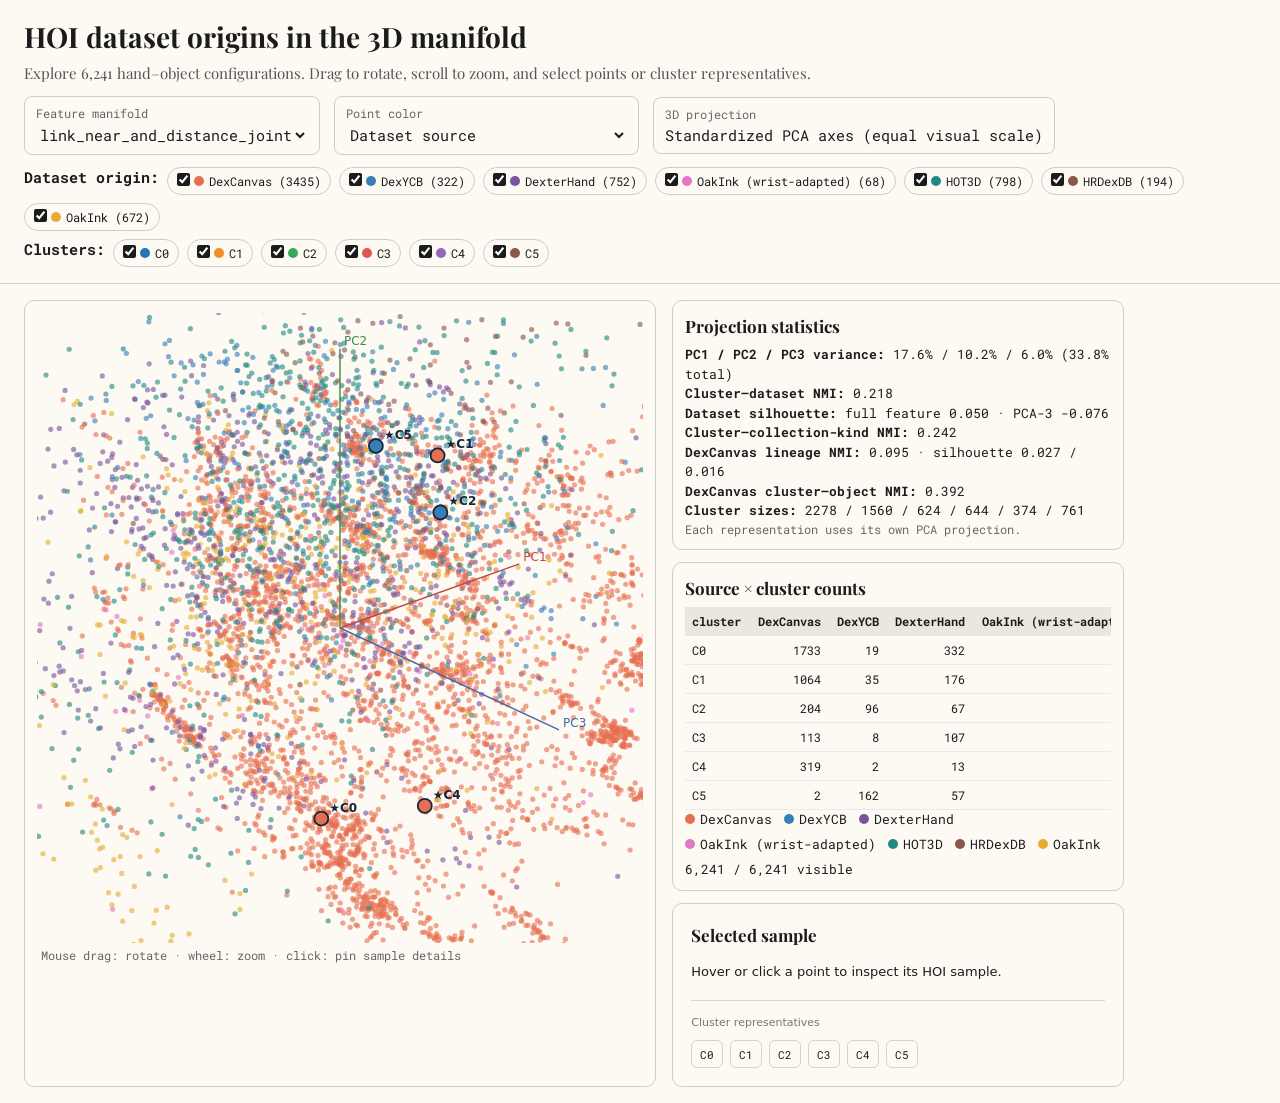
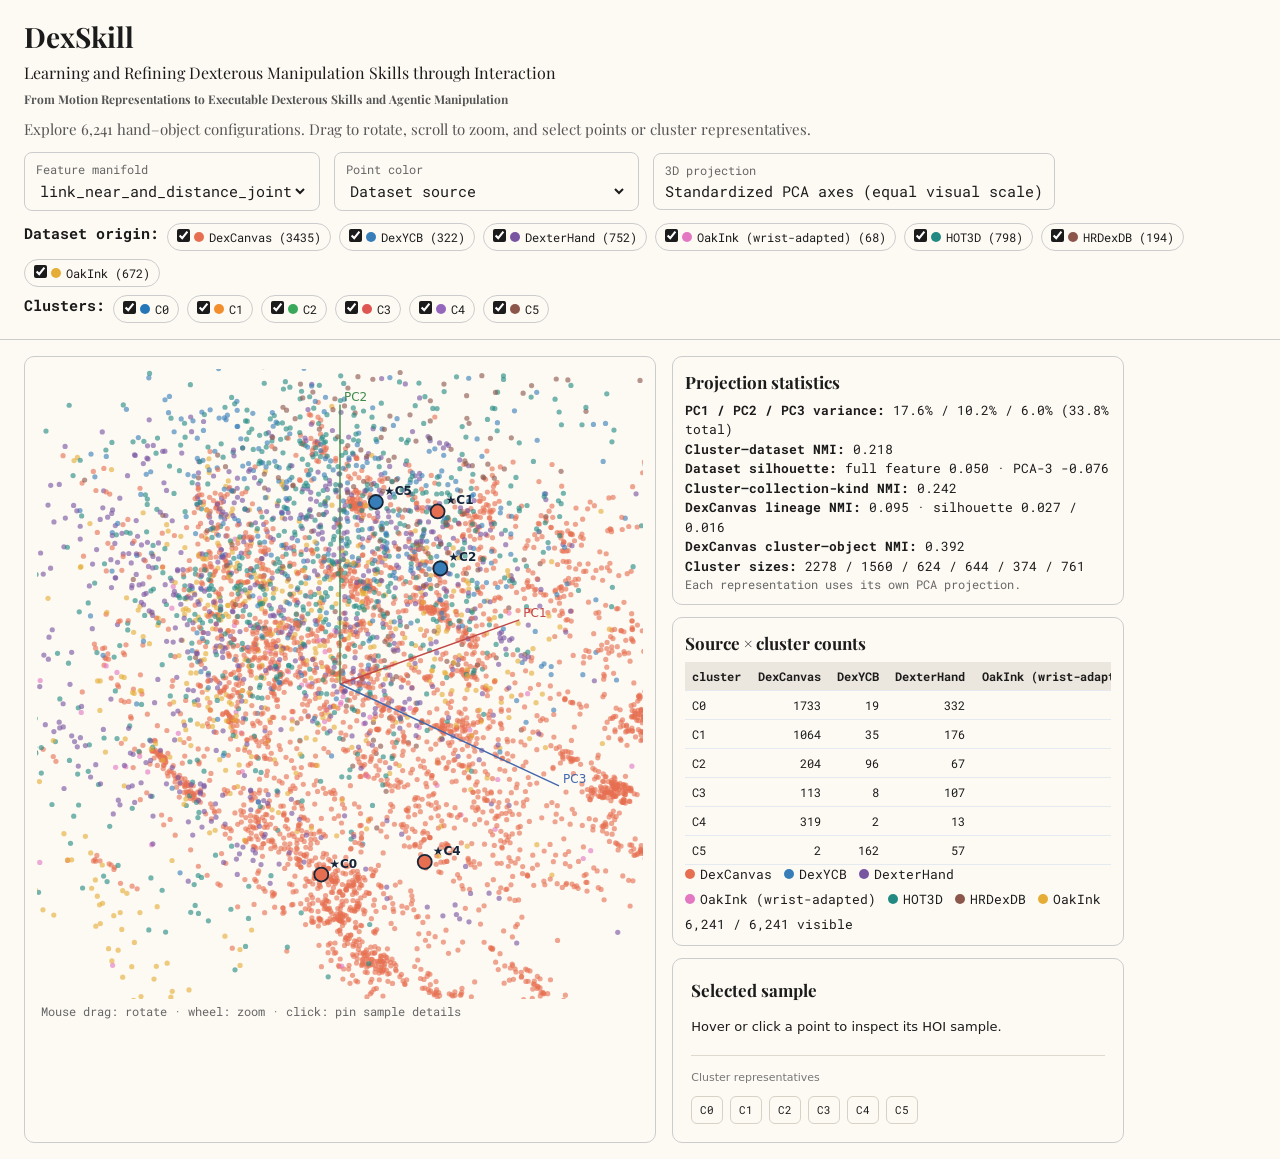
